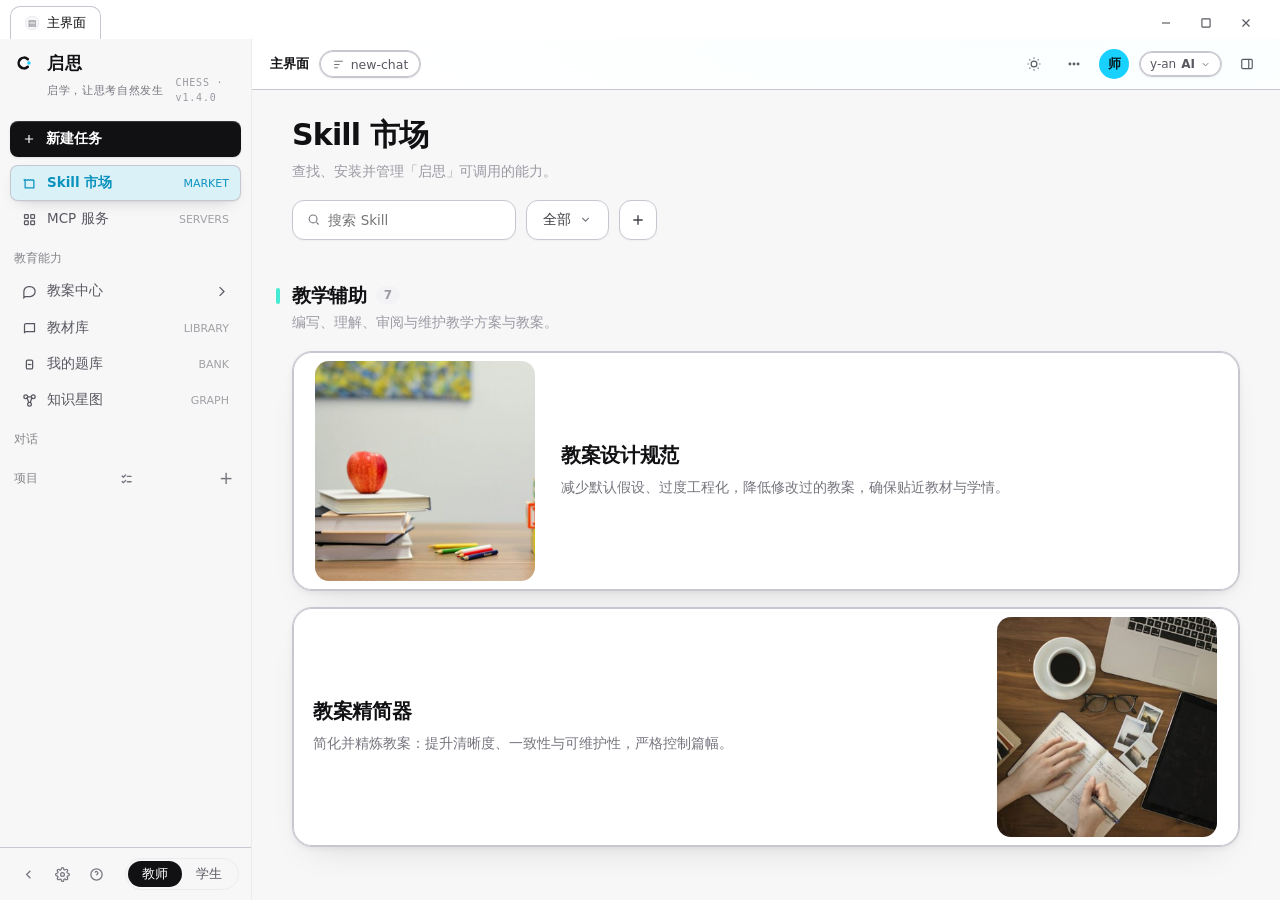
==== static/index.html @ 95d47ace "feat(app): 本机在用版「启思教育 agent（启思 · CHESS / 苹果风 UI）」整树入库 以本机 2026-10-01 18:58~19:10 更新后的 D:\qisi-apple " ====
<!DOCTYPE html>
<html lang="zh-CN">
<head>
<meta charset="UTF-8">
<meta name="viewport" content="width=device-width, initial-scale=1.0">
<title>启思 · CHESS</title>
<script>
// 提前加载主题，防止刷新闪烁
(function(){
  const t = localStorage.getItem('theme');
  if(t === 'dark') document.documentElement.classList.add('dark');
})();
</script>
<style>
:root{
  --ink-900:#000000; --ink-700:#222222; --ink-600:#444444; --ink-500:#666666; --ink-400:#999999;
  --line:#e5e5e5; --line-strong:#cccccc;
  --bg:#ffffff; --bg-soft:#f8f8f8; --bg-hover:#f0f0f0; --bg-active:#eeeeee;
  --blue:#000000; --blue-soft:#eeeeee;
  --green:#16a34a; --green-soft:#dcfce7; --green-500:#22c55e;
  --red:#dc2626; --orange:#f97316; --amber:#b45309;
  --dark:#000000;
  --r-xs:6px; --r-sm:8px; --r-md:10px; --r-lg:14px; --r-xl:18px; --r-pill:999px;
  --shadow-sm:0 1px 2px rgba(0,0,0,.1);
  --shadow-md:0 8px 30px rgba(0,0,0,.15);
  --font:-apple-system,BlinkMacSystemFont,"Segoe UI","Inter","Helvetica Neue","Microsoft YaHei",system-ui,sans-serif;
}
/* ===== 夜间模式（dark theme），CSS 变量整体切换 ===== */
html.dark{
  --ink-900:#ececf4; --ink-700:#c9c9da; --ink-600:#a0a0b8; --ink-500:#84849e; --ink-400:#676782;
  --line:#27273c; --line-strong:#3a3a58;
  --bg:#0e0e1a; --bg-soft:#16162a; --bg-hover:#1e1e36; --bg-active:#252544;
  --blue:#7fa9ff; --blue-soft:#1b2244;
  --green:#34d399; --green-soft:#0e2b20; --green-500:#10b981;
  --red:#f87171; --orange:#fb923c; --amber:#fbbf24;
  --dark:#2b2b46;
  --shadow-sm:0 1px 2px rgba(0,0,0,.5);
  --shadow-md:0 8px 30px rgba(0,0,0,.55);
}
/* 硬编码浅色背景元素的夜间覆盖（保持文字主色跟随 --ink 变量） */
html.dark .titlebar,
html.dark .wtab.active{background:var(--bg);color:var(--ink-900)}
html.dark .wtab{background:transparent;color:var(--ink-600)}
html.dark .drop-pill,
html.dark .icon-pill,
html.dark .skill-card,
html.dark .pill-btn,
html.dark .pill-btn.orange,
html.dark .pill-btn.orange:hover,
html.dark .pill-btn.danger,
html.dark .plus-orb,
html.dark .pop,
html.dark .modal{background:var(--bg-soft);color:var(--ink-900)}
html.dark .seg button.active{background:var(--bg-hover);color:var(--ink-900)}
html.dark .switch::after,
html.dark .gdot{background:var(--bg)}
/* ===== 滚动条样式（浅色/夜间自适应） ===== */
*::-webkit-scrollbar{width:8px;height:8px}
*::-webkit-scrollbar-track{background:transparent}
*::-webkit-scrollbar-thumb{background:#d5d5d5;border-radius:4px}
*::-webkit-scrollbar-thumb:hover{background:#bdbdbd}
html.dark *::-webkit-scrollbar-thumb{background:#2f2f50}
html.dark *::-webkit-scrollbar-thumb:hover{background:#45456b}
#view-kg ::-webkit-scrollbar-thumb{background:#2f2f50}
#view-kg ::-webkit-scrollbar-thumb:hover{background:#45456b}
*{box-sizing:border-box;margin:0;padding:0;scrollbar-width:thin;scrollbar-color:#d5d5d5 transparent}
html.dark *{scrollbar-color:#2f2f50 transparent}
#view-kg{scrollbar-color:#2f2f50 transparent}
html,body{height:100%}
body{font-family:var(--font);font-size:14px;color:var(--ink-900);background:var(--bg) !important;-webkit-font-smoothing:antialiased;overflow:hidden;transition:background 0.3s, color 0.3s}
button{font-family:var(--font);cursor:pointer}
button:focus-visible{outline:2px solid var(--blue);outline-offset:2px}
svg{display:block}
.hidden{display:none!important}

/* ===== Window frame / top tabs ===== */
.win{display:flex;flex-direction:column;height:100vh}
.titlebar{display:flex;align-items:center;gap:2px;padding:6px 10px 0;background:#fff;position:relative}
.wtab{display:inline-flex;align-items:center;gap:8px;padding:7px 14px;font-size:13px;color:var(--ink-500);border-radius:8px 8px 0 0;position:relative}
.wtab.active{color:var(--ink-900);font-weight:500;background:var(--bg);border:.5px solid var(--line);border-bottom:none}
.wtab .win-dot{width:14px;height:14px;border-radius:4px;background:#f1f1f0;border:.5px solid var(--line);display:inline-flex;align-items:center;justify-content:center}
.wtab .win-dot span{font-size:9px;color:var(--ink-500)}
.titlebar-spacer{flex:1}
.win-controls{display:flex;align-items:center;gap:4px;padding-right:6px}
.wctl{width:36px;height:32px;border-radius:6px;border:none;background:transparent;color:var(--ink-600);display:inline-flex;align-items:center;justify-content:center}
.wctl:hover{background:var(--bg-hover)}
.wctl.close:hover{background:#e5484d;color:#fff}
.wctl svg{width:14px;height:14px}

/* ===== Shell ===== */
.shell{display:flex;flex:1;min-height:0;background:var(--bg)}
.sidebar{width:252px;flex:none;background:var(--bg-soft) !important;border-right:.5px solid var(--line);display:flex;flex-direction:column;min-height:0;transition:width 0.2s, background 0.3s}
.expand-btn{position:fixed;bottom:20px;left:12px;z-index:100;width:28px;height:28px;border-radius:6px;background:var(--bg);border:.5px solid var(--line);box-shadow:0 2px 8px rgba(0,0,0,0.1);display:none;align-items:center;justify-content:center;cursor:pointer}
.expand-btn:hover{background:var(--bg-hover)}
.expand-btn svg{width:14px;height:14px}
.side-brand{padding:14px 14px 10px}
.side-brand .name{font-size:15px;font-weight:600;letter-spacing:-.01em}
.side-brand .ver{font-size:11px;color:var(--ink-500);margin-top:2px}
.side-actions{padding:6px 10px 8px}
.newtask{display:flex;align-items:center;gap:10px;width:100%;padding:9px 12px;border:none;background:transparent;border-radius:var(--r-sm);font-size:13.5px;color:var(--ink-700);text-align:left}
.newtask:hover{background:var(--bg-hover)}
.newtask svg{width:14px;height:14px}
.side-nav{padding:0 10px}
.snav{display:flex;align-items:center;gap:10px;width:100%;padding:9px 12px;border:none;background:transparent;border-radius:var(--r-sm);font-size:13.5px;color:var(--ink-700);text-align:left}
.snav:hover{background:var(--bg-hover)}
.snav.active{background:var(--blue-soft);color:var(--blue);font-weight:500;border-radius:8px}
.snav svg{width:15px;height:15px}
.lesson-nav-group{margin:1px 0}.lesson-nav-toggle{cursor:pointer}.lesson-nav-caret{margin-left:auto;width:13px;height:13px;transition:transform .16s ease}.lesson-nav-group.open .lesson-nav-caret{transform:rotate(90deg)}.lesson-nav-children{display:grid;gap:2px;margin:2px 0 5px 37px}.lesson-nav-children[hidden]{display:none!important}.lesson-nav-child{display:flex;align-items:center;width:calc(100% - 10px);min-height:30px;border:0;border-radius:7px;background:transparent;color:var(--ink-600);padding:0 10px;font:12.5px var(--font);text-align:left;cursor:pointer}.lesson-nav-child:hover{background:var(--bg-hover);color:var(--ink-900)}.lesson-nav-child.active{background:var(--blue-soft);color:var(--blue);font-weight:600}.lesson-nav-child::before{content:'↳';margin-right:7px;opacity:.55}
.sec-label{padding:14px 14px 6px;font-size:11px;font-weight:500;color:var(--ink-400);letter-spacing:.02em;text-transform:uppercase}
.proj{display:flex;align-items:center;gap:8px;width:100%;padding:7px 12px;border:none;background:transparent;border-radius:var(--r-sm);font-size:13px;color:var(--ink-600);text-align:left}
.proj:hover{background:var(--bg-hover)}
.proj .caret{width:11px;height:11px;flex:none;color:var(--ink-400);transition:transform .15s}
.proj.open .caret{transform:rotate(90deg)}
.proj .fold{width:14px;height:14px;color:var(--ink-500)}
.proj-leaf{padding:6px 12px 6px 42px;font-size:13px;color:var(--ink-700);border:none;background:transparent;width:100%;text-align:left;border-radius:var(--r-sm);display:flex;align-items:center;gap:6px;min-width:0}
.proj-leaf:hover{background:var(--bg-hover)}
.proj-leaf.active{background:var(--bg-active);color:var(--ink-900);font-weight:500}
.proj-leaf .ps-t{flex:1;min-width:0;overflow:hidden;text-overflow:ellipsis;white-space:nowrap}
.proj-leaf .ps-menu{display:none;flex:none;width:20px;height:18px;border-radius:5px;border:none;background:transparent;color:var(--ink-400);font-size:15px;line-height:1;letter-spacing:1px;align-items:center;justify-content:center;cursor:pointer;padding:0}
.proj-leaf:hover .ps-menu{display:inline-flex}
.proj-leaf .ps-menu:hover{background:var(--bg-active);color:var(--ink-900)}
.sm-item{display:flex;align-items:center;gap:8px;width:100%;padding:8px 12px;border:none;background:transparent;color:var(--ink-700);font-size:13px;text-align:left;cursor:pointer}
.sm-item:hover{background:var(--bg-hover)}
.sm-item.danger{color:var(--red)}
.sm-item svg{width:14px;height:14px;color:var(--ink-400)}
.sm-item.danger svg{color:var(--red)}
.proj-row{display:flex;align-items:center;gap:8px;width:100%;padding:7px 12px;border:none;background:transparent;border-radius:var(--r-sm);font-size:13px;color:var(--ink-700);text-align:left;cursor:pointer}
.proj-row:hover{background:var(--bg-hover)}
.proj-row .caret{width:12px;height:12px;flex:none;color:var(--ink-400);transition:transform .15s}
.proj-row.open .caret{transform:rotate(90deg)}
.proj-row .fold{width:15px;height:15px;flex:none;color:var(--ink-500)}
.proj-row .pn{flex:1;min-width:0;overflow:hidden;text-overflow:ellipsis;white-space:nowrap}
.proj-row .pc{font-size:11px;color:var(--ink-400);flex:none}
.proj-add-sess{padding:5px 12px 5px 42px;font-size:12.5px;color:var(--ink-500)}
.proj-add-sess:hover{color:var(--ink-800)}
.side-bottom{margin-top:auto;display:flex;align-items:center;gap:2px;padding:10px 12px;border-top:.5px solid var(--line)}
.sb-btn{width:32px;height:32px;border-radius:var(--r-sm);border:none;background:transparent;color:var(--ink-600);display:flex;align-items:center;justify-content:center;transition:background .2s}
.sb-btn:hover{background:var(--bg-hover)}
.sb-btn.active{color:var(--ink-900)}
.sb-btn svg{width:15px;height:15px}

/* ===== Main ===== */
.main{flex:1;min-width:0;display:flex;flex-direction:column;position:relative;background:var(--bg)}
.main-head{display:flex;align-items:center;gap:10px;padding:10px 18px;border-bottom:.5px solid var(--line)}
.main-head .crumb{display:flex;align-items:center;gap:8px;font-size:13px;color:var(--ink-600)}
.main-head .crumb b{color:var(--ink-900);font-weight:500}
.branch-pill{display:inline-flex;align-items:center;gap:6px;height:28px;padding:0 12px;border-radius:var(--r-pill);background:var(--bg-soft);border:.5px solid var(--line);font-size:12.5px;color:var(--ink-700)}
.branch-pill svg{width:13px;height:13px;color:var(--ink-500)}
.mh-spacer{flex:1}
.mh-right{display:flex;align-items:center;gap:10px}
.role-seg{display:flex;background:var(--bg-soft);border:.5px solid var(--line);border-radius:var(--r-pill);padding:2px}
.role-seg button{border:none;background:transparent;height:26px;padding:0 14px;border-radius:var(--r-pill);font-size:12.5px;color:var(--ink-600)}
.role-seg button.active{background:var(--dark);color:#fff}
.avt{width:30px;height:30px;border-radius:var(--r-pill);background:var(--blue);color:#fff;display:flex;align-items:center;justify-content:center;font-size:12.5px;font-weight:500}
.ai-chip{display:inline-flex;align-items:center;gap:5px;height:26px;padding:0 10px;border-radius:var(--r-pill);border:.5px solid var(--line);font-size:12px;color:var(--ink-600)}
.ai-chip b{font-weight:600}
.ai-chip .arrow{width:11px;height:11px;color:var(--ink-500)}

/* ===== Scroll region ===== */
.scroll{flex:1;min-height:0;overflow-y:auto}
.view{display:none;height:100%}
.view.active{display:flex;flex-direction:column}

/* ===== Home / greeting / input ===== */
.home{flex:1;display:flex;flex-direction:column;align-items:center;justify-content:center;padding:40px 48px 120px;text-align:center}
.home-mark{width:64px;height:64px;margin-bottom:28px}
.home-mark svg{width:100%;height:100%}
.home-greet{font-size:30px;font-weight:500;letter-spacing:-.02em;color:var(--ink-900)}
.home-sub{font-size:14px;color:var(--ink-500);margin-top:12px}
.home-input-wrap{display:flex;flex-direction:column;align-items:center;width:100%;max-width:760px;margin-top:44px}
.home-input{width:100%;background:var(--bg);border:.5px solid var(--line-strong);border-radius:var(--r-xl);box-shadow:var(--shadow-md);padding:16px 18px;text-align:left;transition:border-color .15s}
.home-input:focus-within{border-color:var(--ink-900)}
.home-input textarea{width:100%;border:none;resize:none;outline:none;font-family:var(--font);font-size:15px;line-height:1.6;min-height:32px;background:transparent;color:var(--ink-900)}
.home-input textarea::placeholder{color:var(--ink-400)}
.home-toolbar{display:flex;align-items:center;gap:4px;margin-top:12px;padding-top:12px;border-top:.5px solid var(--line)}
.htool{width:34px;height:34px;border-radius:var(--r-sm);display:flex;align-items:center;justify-content:center;border:none;background:transparent;color:var(--ink-600)}
.htool:hover{background:var(--bg-hover)}
.htool svg{width:16px;height:16px}
.access-tag{display:inline-flex;align-items:center;gap:5px;height:28px;padding:0 11px;border-radius:var(--r-pill);background:var(--bg-soft);border:.5px solid var(--line);font-size:12px;color:var(--amber)}
.access-tag svg{width:13px;height:13px}
.home-toolbar .spacer{flex:1}
.model-pill{display:inline-flex;align-items:center;gap:6px;height:28px;padding:0 12px;border-radius:var(--r-pill);background:transparent;border:.5px solid var(--line);font-size:12.5px;color:var(--ink-700)}
.model-pill:hover{background:var(--bg-hover)}
.model-pill b{font-weight:500}
.model-pill .caret{width:12px;height:12px;color:var(--ink-500)}
.send-orb{width:34px;height:34px;border-radius:var(--r-pill);background:var(--bg-hover);color:var(--ink-600);display:flex;align-items:center;justify-content:center;border:none;transition:all .15s}
.send-orb:hover{background:var(--dark);color:#fff}
.send-orb svg{width:16px;height:16px}
.home-chips{display:flex;gap:8px;margin-top:20px;flex-wrap:wrap;justify-content:center}
.hchip{height:30px;padding:0 14px;border-radius:var(--r-pill);background:var(--bg-soft);border:.5px solid var(--line);font-size:13px;color:var(--ink-600)}
.hchip:hover{background:var(--bg-hover)}

/* ===== Import card / skill market cards ===== */
.mk-head{padding:22px 34px 0}
.mk-title{font-size:26px;font-weight:600;letter-spacing:-.02em}
.mk-sub{font-size:12px;color:var(--ink-500);margin-top:4px}
.mk-toolbar{display:flex;align-items:center;gap:8px;margin-top:16px}
.search-pill{display:flex;align-items:center;gap:8px;height:38px;min-width:200px;padding:0 14px;border-radius:var(--r-pill);background:var(--bg-soft);border:.5px solid var(--line)}
.search-pill input{border:none;background:transparent;outline:none;font-size:13.5px;width:100%;font-family:var(--font)}
.search-pill svg{width:15px;height:15px;color:var(--ink-500)}
.drop-pill{display:inline-flex;align-items:center;gap:8px;height:38px;padding:0 16px;border-radius:var(--r-pill);border:.5px solid var(--line);background:#fff;font-size:13.5px;color:var(--ink-700)}
.drop-pill:hover{background:var(--bg-soft)}
.drop-pill .caret{width:13px;height:13px;color:var(--ink-500)}
.icon-pill{width:38px;height:38px;border-radius:var(--r-pill);border:.5px solid var(--line);background:#fff;display:flex;align-items:center;justify-content:center;color:var(--ink-700)}
.icon-pill:hover{background:var(--bg-soft)}
.icon-pill svg{width:16px;height:16px}
.mk-body{padding:18px 34px 40px}
.mk-cat{margin-top:26px}
.mk-cat-name{font-size:17px;font-weight:600;letter-spacing:-.01em}
.mk-cat-desc{font-size:13px;color:var(--ink-500);margin-top:4px}
.mk-grid{display:grid;grid-template-columns:repeat(3,1fr);gap:12px;margin-top:16px}
.skill-card{position:relative;background:#fff;border:.5px solid var(--line);border-radius:var(--r-md);padding:16px 16px 16px;cursor:pointer;text-align:left;transition:border-color .15s,box-shadow .15s}
.skill-card:hover{transform:translateY(-3px);box-shadow:0 8px 20px rgba(0,0,0,0.12);border-color:#666}
.skill-card .sc-top{display:flex;align-items:center;gap:11px}
.skill-icon{width:38px;height:38px;border-radius:var(--r-sm);background:var(--dark);color:#fff;display:flex;align-items:center;justify-content:center;flex:none;font-weight:600;font-size:15px}
.skill-card .sc-title{font-size:14px;font-weight:600;text-align:left;line-height:1.3}
.skill-card .sc-desc{font-size:12.5px;color:var(--ink-500);margin-top:10px;line-height:1.55;text-align:left}
.check-orb{position:absolute;top:14px;right:14px;width:22px;height:22px;border-radius:var(--r-pill);background:var(--green-500);color:#fff;display:flex;align-items:center;justify-content:center}
.check-orb svg{width:12px;height:12px}

/* ===== Skill detail ===== */
.sd{padding:26px 48px 50px}
.sd-back{display:inline-flex;align-items:center;gap:6px;border:none;background:transparent;font-size:13px;color:var(--ink-600);margin-bottom:20px}
.sd-back:hover{color:var(--ink-900)}
.sd-back svg{width:14px;height:14px}
.sd-hero{display:flex;gap:16px;align-items:flex-start}
.sd-hero-icon{width:52px;height:52px;flex:none}
.sd-hero-icon svg{width:100%;height:100%}
.sd-tags{display:flex;gap:6px;align-items:center}
.tag{display:inline-flex;align-items:center;height:24px;padding:0 10px;border-radius:var(--r-pill);background:var(--bg-soft);border:.5px solid var(--line);font-size:12px;color:var(--ink-600)}
.tag.installed{background:var(--bg-hover);color:var(--ink-700)}
.sd-title{font-size:30px;font-weight:600;letter-spacing:-.02em;margin-top:10px}
.sd-desc{font-size:14.5px;line-height:1.7;color:var(--ink-700);margin-top:12px;max-width:640px}
.sd-author{font-size:12.5px;color:var(--ink-400);margin-top:8px}
.sd-sec{margin-top:34px}
.sd-sec-title{font-size:16px;font-weight:600}
.sd-sec-desc{font-size:13px;color:var(--ink-500);margin-top:4px}
.sd-list{margin-top:16px;border:.5px solid var(--line);border-radius:var(--r-md);overflow:hidden}
.sd-row{display:flex;align-items:center;gap:12px;padding:13px 16px;border-bottom:.5px solid var(--line)}
.sd-row:last-child{border-bottom:none}
.sd-row .r-icon{width:32px;height:32px;border-radius:var(--r-sm);background:var(--dark);color:#fff;display:flex;align-items:center;justify-content:center;flex:none;font-weight:600;font-size:14px}
.sd-row .r-main{flex:1;min-width:0}
.sd-row .r-name{font-size:13.5px;font-weight:500}
.sd-row .r-desc{font-size:12px;color:var(--ink-500);margin-top:2px}
.sd-row .r-tag{font-size:12px;color:var(--ink-600);background:var(--bg-soft);border:.5px solid var(--line);padding:4px 10px;border-radius:var(--r-pill)}

/* ===== Generic list rows (textbook / API / table) ===== */
.row-card{border:.5px solid var(--line);border-radius:var(--r-md);overflow:hidden}
.lrow{display:flex;align-items:center;gap:14px;padding:14px 18px;border-bottom:.5px solid var(--line)}
.lrow:last-child{border-bottom:none}
.lrow.hoverable:hover{background:var(--bg-soft)}
.lrow .li{width:38px;height:38px;border-radius:var(--r-sm);background:var(--bg-soft);display:flex;align-items:center;justify-content:center;color:var(--ink-700);flex:none}
.lrow .li svg{width:18px;height:18px}
.lrow .lm{flex:1;min-width:0}
.lrow .lm .t{font-size:14px;font-weight:500}
.lrow .lm .s{font-size:12.5px;color:var(--ink-500);margin-top:2px}
.lrow .side{display:flex;align-items:center;gap:6px}
.st-pill{display:inline-flex;align-items:center;gap:6px;height:26px;padding:0 12px;border-radius:var(--r-pill);background:var(--bg-soft);border:.5px solid var(--line);font-size:12px;color:var(--ink-600)}
.st-pill .dot{width:6px;height:6px;border-radius:var(--r-pill);background:var(--ink-400)}
.st-pill.green{background:var(--green-soft);color:var(--green);border-color:transparent}
.st-pill.green .dot{background:var(--green)}
.st-pill.amber{background:#ffedd5;color:var(--amber);border-color:transparent}
.st-pill.amber .dot{background:var(--orange)}
/* small pill buttons */
.pill-btn{height:30px;padding:0 14px;border-radius:var(--r-pill);border:.5px solid var(--line);background:#fff;font-size:12.5px;color:var(--ink-700);display:inline-flex;align-items:center;gap:5px}
.pill-btn:hover{background:var(--bg-soft)}
.pill-btn.dark{background:var(--dark);color:#fff;border-color:var(--dark)}
.pill-btn.ghost{border-color:transparent;background:var(--bg-hover)}
.pill-btn.orange{color:var(--orange);border-color:transparent;background:#fff}
.pill-btn.orange:hover{background:#fff7ed}
.pill-btn.danger{color:var(--red);border-color:transparent;background:#fff}
.pill-btn.danger:hover{background:#fef2f2}
.pill-btn svg{width:14px;height:14px}
/* generic action buttons in views (dark primary / ghost etc) */
.ghost-btn{height:32px;padding:0 12px;border-radius:var(--r-sm);border:none;background:var(--bg-soft);color:var(--ink-700);font-size:13px;display:inline-flex;align-items:center;gap:5px}
.ghost-btn:hover{background:var(--bg-hover)}
.ghost-btn svg{width:14px;height:14px}

/* ===== Section title rows ===== */
.view-sec{padding:22px 34px 0}
.view-h1{font-size:24px;font-weight:600;letter-spacing:-.02em}
.view-sub{font-size:13px;color:var(--ink-500);margin-top:6px}
.sec-h{margin-top:26px}
.sec-h h3{font-size:15px;font-weight:600}
.sec-h p{font-size:12.5px;color:var(--ink-500);margin-top:3px}

/* ===== Toggle switch ===== */
.switch{width:46px;height:26px;border-radius:var(--r-pill);background:var(--line-strong);position:relative;border:none;transition:background .18s;flex:none}
.switch::after{content:"";position:absolute;top:3px;left:3px;width:20px;height:20px;border-radius:var(--r-pill);background:#fff;box-shadow:0 1px 3px rgba(0,0,0,.2);transition:transform .18s}
.switch.on{background:var(--orange)}
.switch.on::after{transform:translateX(20px)}
.switch.blue.on{background:var(--blue)}

/* ===== Settings sections ===== */
.set-body{padding:22px 40px 60px;max-width:860px}
.set-body .close-x{position:absolute;top:18px;right:22px}
.set-h{font-size:26px;font-weight:600}
.set-h-sub{font-size:13px;color:var(--ink-500);margin-top:6px}
.set-card{margin-top:18px;border:.5px solid var(--line);border-radius:var(--r-md);overflow:hidden}
.set-row{display:flex;align-items:center;justify-content:space-between;gap:16px;padding:15px 18px;border-bottom:.5px solid var(--line)}
.set-row:last-child{border-bottom:none}
.set-row .sl{display:flex;flex-direction:column;gap:3px}
.set-row .sl .t{font-size:14px;font-weight:500}
.set-row .sl .s{font-size:12.5px;color:var(--ink-500)}
.set-row .sr{display:flex;align-items:center;gap:10px}
.text-input{height:34px;padding:0 12px;border:.5px solid var(--line-strong);border-radius:var(--r-sm);font-size:13px;font-family:var(--font);color:var(--ink-900);outline:none;min-width:200px}
.text-input:focus{border-color:var(--ink-900)}
.seg{display:flex;background:var(--bg-soft);border:.5px solid var(--line);border-radius:var(--r-pill);padding:2px}
.seg button{border:none;background:transparent;height:26px;padding:0 14px;border-radius:var(--r-pill);font-size:12.5px;color:var(--ink-600)}
.seg button.active{background:#fff;color:var(--ink-900);box-shadow:var(--shadow-sm)}
/* API connection cards */
.api-card{border:.5px solid var(--line);border-radius:var(--r-md);padding:14px 18px;margin-top:10px}
.api-card.active{background:#fef2f2;border-color:#fecaca}
.api-card .toprow{display:flex;align-items:center;justify-content:space-between}
.api-card .name{font-size:14px;font-weight:600}
.api-card .name .enable-dot{display:inline-block;width:8px;height:8px;border-radius:var(--r-pill);background:var(--orange);margin-left:8px}
.api-card .meta{font-size:12.5px;color:var(--ink-500);margin-top:3px}
.api-card .acts{display:flex;align-items:center;gap:6px}
.newapi{display:flex;align-items:center;gap:12px;margin-top:14px;padding:4px 2px}
.newapi .plus-orb{width:38px;height:38px;border-radius:var(--r-pill);border:.5px solid var(--line);background:#fff;display:flex;align-items:center;justify-content:center;color:var(--ink-700)}
.newapi .plus-orb:hover{background:var(--bg-soft)}
.newapi .lbl{font-size:14px;font-weight:500}
/* git graph */
.git-graph{width:100%;border-collapse:collapse;font-size:13px}
.git-graph th{text-align:left;font-weight:500;color:var(--ink-500);font-size:12px;padding:10px 14px;border-bottom:.5px solid var(--line)}
.git-graph td{padding:10px 14px;border-bottom:.5px solid var(--line);vertical-align:middle}
.git-graph td.g-col{width:40px}
.graph-line{display:flex;align-items:center;gap:6px}
.gdot{width:8px;height:8px;border-radius:var(--r-pill);background:#fff;border:2px solid var(--blue);flex:none}
.gdot.gray{border-color:var(--ink-400)}
.tag-pill{font-size:11px;background:var(--bg-hover);border:.5px solid var(--line);padding:2px 8px;border-radius:var(--r-pill);color:var(--ink-600)}
.diff-pos{color:var(--green)} .diff-neg{color:var(--red)}
.mono{font-family:ui-monospace,SFMono-Regular,Menlo,Consolas,monospace;font-size:12px;color:var(--ink-500)}

/* ===== Popover / modal ===== */
.pop{position:absolute;background:#fff;border:.5px solid var(--line);border-radius:var(--r-md);box-shadow:var(--shadow-md);z-index:60;overflow:hidden}
.pop-head{display:flex;align-items:center;justify-content:space-between;padding:12px 14px;border-bottom:.5px solid var(--line)}
.pop-head .ttl{font-size:13.5px;font-weight:600;display:flex;align-items:center;gap:7px}
.pop-head .ttl svg{width:15px;height:15px}
.pop-body{padding:6px}
.git-item{display:flex;align-items:center;gap:10px;width:100%;padding:10px 12px;border:none;background:transparent;border-radius:var(--r-sm);font-size:13.5px;color:var(--ink-800);text-align:left}
.git-item:hover{background:var(--bg-hover)}
.git-item svg{width:15px;height:15px;color:var(--ink-500)}
.git-item .gt{flex:1}
.git-item .diff{font-size:12px}
.git-item .chev{width:13px;height:13px;color:var(--ink-400)}
.overlay{position:fixed;inset:0;background:rgba(0,0,0,.28);z-index:80;display:flex;align-items:center;justify-content:center;padding:24px}
.modal{width:100%;max-width:520px;max-height:86vh;overflow:auto;background:#fff;border-radius:var(--r-lg);box-shadow:var(--shadow-md);padding:22px 24px}
.modal .m-title{font-size:16px;font-weight:600}
.modal .m-sub{font-size:12.5px;color:var(--ink-500);margin-top:4px}
.modal .m-close{position:absolute;top:18px;right:18px}
.modal.m-wide{max-width:900px}
.m-branch{display:flex;align-items:center;justify-content:space-between;margin-top:16px;border:.5px solid var(--line);border-radius:var(--r-sm);padding:10px 14px}
.m-branch .diff{font-size:12px}
.m-label{font-size:12px;color:var(--ink-500);margin-top:16px}
.m-area{margin-top:8px;position:relative}
.m-area textarea{width:100%;height:130px;border:.5px solid var(--line-strong);border-radius:var(--r-sm);padding:10px 34px 10px 12px;font-size:13px;font-family:var(--font);resize:none;outline:none}
.m-area textarea:focus{border-color:var(--ink-900)}
.m-area .gen{position:absolute;top:10px;right:10px;width:22px;height:22px;border:none;background:transparent;color:var(--ink-500)}
.m-area .gen svg{width:14px;height:14px}
.m-check{display:flex;align-items:center;justify-content:space-between;margin-top:14px;font-size:13px;color:var(--ink-700)}
.m-check .ck{display:flex;align-items:center;gap:8px}
.m-foot{display:flex;justify-content:flex-end;gap:8px;margin-top:22px}

/* ===== Side panel (right quadrant) ===== */
.sidepanel{width:300px;flex:none;border-left:.5px solid var(--line);background:var(--bg);display:flex;flex-direction:column;align-items:stretch;justify-content:flex-start;padding:18px 16px;min-height:0}
.sp-title{font-size:15px;font-weight:600}
.sp-sub{font-size:12.5px;color:var(--ink-500);margin-top:4px}
.quad{display:grid;grid-template-columns:repeat(4,1fr);gap:6px;margin-top:18px;justify-items:center}
.qbtn{width:40px;height:40px;border-radius:var(--r-pill);border:.5px solid var(--line);background:transparent;color:var(--ink-800);display:flex;align-items:center;justify-content:center;position:relative}
.qbtn:hover{background:var(--bg-soft)}
.qbtn svg{width:16px;height:16px}
.qbtn .qb-tag{position:absolute;top:-6px;right:-6px;width:20px;height:20px;border-radius:var(--r-pill);background:var(--blue);color:#fff;display:flex;align-items:center;justify-content:center;font-size:11px;font-weight:600}
.qbtn.fill{background:var(--blue);color:#fff;border-color:var(--blue)}
.qbtn .qbl{position:absolute;bottom:-14px;left:0;right:0;font-size:9px;color:var(--ink-500);text-align:center;pointer-events:none;white-space:nowrap}
.qbtn.fill .qbl{color:var(--ink-800);font-weight:500}
#spBody{flex:1;overflow-y:auto;width:100%;min-height:0;margin-top:30px;text-align:left}
.sp-h{font-size:12px;font-weight:600;color:var(--ink-500);margin:0 0 8px;display:flex;align-items:center;justify-content:space-between}
.sp-card{background:var(--bg-soft);border:.5px solid var(--line);border-radius:var(--r-md);padding:10px 12px;font-size:13px;line-height:1.6}
.sp-card+.sp-card{margin-top:8px}
.sp-card .t{font-weight:500;color:var(--ink-800)}
.sp-card .s{font-size:12px;color:var(--ink-500);margin-top:2px}
.sp-kv{display:flex;justify-content:space-between;gap:10px;padding:6px 0;font-size:13px;border-bottom:.5px solid var(--line)}
.sp-kv:last-child{border-bottom:none}
.sp-kv .k{color:var(--ink-500);flex:none}
.sp-kv .v{color:var(--ink-900);font-weight:500;text-align:right;word-break:break-all}
.sp-empty{color:var(--ink-400);font-size:12.5px;text-align:center;padding:24px 10px;line-height:1.7}
.sp-act{display:flex;gap:6px;flex-wrap:wrap;margin-top:10px}

/* small buttons inside content */
.icon-ghost{width:28px;height:28px;border-radius:var(--r-sm);border:none;background:transparent;color:var(--ink-500);display:inline-flex;align-items:center;justify-content:center}
.icon-ghost:hover{background:var(--bg-hover);color:var(--ink-900)}
.icon-ghost svg{width:15px;height:15px}
</style>
<!-- Apple-style presentation layer only: no behavior or API changes. -->
<link rel="stylesheet" href="/static/_qisi-apple-ui.css">
</head>
<body>
<div class="win">

  <!-- ===== Title tabs ===== -->
  <div class="titlebar">
    <div class="wtab active"><span class="win-dot"><span>▤</span></span>主界面</div>
    <div class="titlebar-spacer"></div>
    <div class="win-controls">
      <button class="wctl" title="最小化"><svg viewBox="0 0 24 24" fill="none" stroke="currentColor" stroke-width="2"><path d="M5 12h14"/></svg></button>
      <button class="wctl" title="最大化"><svg viewBox="0 0 24 24" fill="none" stroke="currentColor" stroke-width="2"><rect x="5" y="5" width="14" height="14" rx="1"/></svg></button>
      <button class="wctl close" title="关闭"><svg viewBox="0 0 24 24" fill="none" stroke="currentColor" stroke-width="2"><path d="M6 6l12 12M18 6L6 18"/></svg></button>
    </div>
  </div>

  <div class="shell">

    <!-- ===== Sidebar ===== -->
    <aside class="sidebar">
      <div class="side-brand">
        <div class="name">启思</div>
        <div class="ver">CHESS · v1.4.0</div>
      </div>
      <div class="side-actions">
        <button class="newtask" id="newChatBtn">
          <svg viewBox="0 0 24 24" fill="none" stroke="currentColor" stroke-width="2"><path d="M12 5v14M5 12h14"/></svg>
          新建任务
        </button>
      </div>
      <div class="side-nav">
        <button class="snav active" data-view="market">
          <svg viewBox="0 0 24 24" fill="none" stroke="currentColor" stroke-width="2"><path d="M3 5l1 2 2-1 2 1 2-1 2 1 2-1 2 1 2-1 1 2"/><path d="M5 7v12h14V7"/></svg>
          Skill 市场
        </button>
        <button class="snav" data-view="services">
          <svg viewBox="0 0 24 24" fill="none" stroke="currentColor" stroke-width="2"><rect x="4" y="4" width="6" height="6" rx="1"/><rect x="14" y="4" width="6" height="6" rx="1"/><rect x="4" y="14" width="6" height="6" rx="1"/><rect x="14" y="14" width="6" height="6" rx="1"/></svg>
          MCP 服务
        </button>
      </div>

      <div class="sec-label">教育能力</div>
      <div class="side-nav">
        <div class="lesson-nav-group" id="lessonCenterNav" data-ro="teacher">
          <button class="snav lesson-nav-toggle" id="lessonCenterToggle" type="button" aria-expanded="false" aria-controls="lessonCenterChildren" onclick="var g=document.getElementById('lessonCenterNav'),c=document.getElementById('lessonCenterChildren'),o=!(g&&g.classList.contains('open'));if(g)g.classList.toggle('open',o);if(c)c.hidden=!o;this.setAttribute('aria-expanded',o?'true':'false');return false;">
            <svg viewBox="0 0 24 24" fill="none" stroke="currentColor" stroke-width="2"><path d="M21 12a8 8 0 0 1-8 8H5l-2 2V12a8 8 0 0 1 8-8h2a8 8 0 0 1 8 8z"/></svg>
            教案中心 <svg class="lesson-nav-caret" viewBox="0 0 24 24" fill="none" stroke="currentColor" stroke-width="2"><path d="M9 5l7 7-7 7"/></svg>
          </button>
          <div class="lesson-nav-children" id="lessonCenterChildren" hidden>
            <button class="lesson-nav-child" type="button" data-lesson-surface="plan">教案</button>
            <button class="lesson-nav-child" type="button" data-lesson-surface="ppt">PPT</button>
          </div>
        </div>
        <button class="snav" data-view="chat" data-ro="student">
          <svg viewBox="0 0 24 24" fill="none" stroke="currentColor" stroke-width="2"><path d="M21 12a8 8 0 0 1-8 8H5l-2 2V12a8 8 0 0 1 8-8h2a8 8 0 0 1 8 8z"/></svg>
          AI 答疑
        </button>
        <button class="snav" data-view="library" data-ro="teacher">
          <svg viewBox="0 0 24 24" fill="none" stroke="currentColor" stroke-width="2"><path d="M4 19.5A2.5 2.5 0 0 1 6.5 17H20V4H6.5A2.5 2.5 0 0 0 4 6.5v13z"/></svg>
          教材库
        </button>
        <button class="snav" data-view="lesson" data-ro="student">
          <svg viewBox="0 0 24 24" fill="none" stroke="currentColor" stroke-width="2"><path d="M22 12l-10-7L2 12l10 7 10-7z"/><path d="M6 13v5l6 4 6-4v-5"/></svg>
          我的课程
        </button>
        <button class="snav" data-view="question">
          <svg viewBox="0 0 24 24" fill="none" stroke="currentColor" stroke-width="2"><path d="M9 5h6a2 2 0 0 1 2 2v10a2 2 0 0 1-2 2H9a2 2 0 0 1-2-2V7a2 2 0 0 1 2-2z"/><path d="M9 12h6"/></svg>
          <span data-ro="teacher">我的题库</span><span data-ro="student">我的练习</span>
        </button>
        <button class="snav" data-view="kg">
          <svg viewBox="0 0 24 24" fill="none" stroke="currentColor" stroke-width="2"><circle cx="6" cy="6" r="3"/><circle cx="18" cy="6" r="3"/><circle cx="12" cy="18" r="3"/><path d="M8 7l3 9M16 7l-3 9M9 6h6"/></svg>
          知识星图
        </button>
      </div>

      <div class="sec-label">对话</div>
      <div class="side-nav" id="conversationBox" style="overflow-y:auto;max-height:18vh;min-height:0"></div>

      <div class="sec-label" style="display:flex;align-items:center;justify-content:space-between;padding-right:14px">项目
        <button id="projAdd" title="新增项目" style="width:22px;height:22px;border-radius:6px;border:none;background:transparent;color:var(--ink-500);display:inline-flex;align-items:center;justify-content:center;font-size:17px;line-height:1;cursor:pointer">+</button>
      </div>
      <div class="side-nav" id="projectBox" style="overflow-y:auto;max-height:42vh;min-height:0"></div>

      <div class="side-bottom">
        <button class="sb-btn" onclick="document.querySelector('.sidebar').style.width='0px'; document.getElementById('expandBtn').style.display='flex'" title="收起侧边栏">
          <svg viewBox="0 0 24 24" fill="none" stroke="currentColor" stroke-width="2"><path d="M15 18l-6-6 6-6"/></svg>
        </button>
        
        <button class="sb-btn" id="btnSettings" title="设置" ><svg viewBox="0 0 24 24" fill="none" stroke="currentColor" stroke-width="2" stroke-linecap="round" stroke-linejoin="round"><circle cx="12" cy="12" r="3"/><path d="M19.4 15a1.65 1.65 0 0 0 .33 1.82l.06.06a2 2 0 0 1 0 2.83 2 2 0 0 1-2.83 0l-.06-.06a1.65 1.65 0 0 0-1.82-.33 1.65 1.65 0 0 0-1 1.51V21a2 2 0 0 1-2 2 2 2 0 0 1-2-2v-.09A1.65 1.65 0 0 0 9 19.4a1.65 1.65 0 0 0-1.82.33l-.06.06a2 2 0 0 1-2.83 0 2 2 0 0 1 0-2.83l.06-.06a1.65 1.65 0 0 0 .33-1.82 1.65 1.65 0 0 0-1.51-1H3a2 2 0 0 1-2-2 2 2 0 0 1 2-2h.09A1.65 1.65 0 0 0 4.6 9a1.65 1.65 0 0 0-.33-1.82l-.06-.06a2 2 0 0 1 0-2.83 2 2 0 0 1 2.83 0l.06.06a1.65 1.65 0 0 0 1.82.33H9a1.65 1.65 0 0 0 1-1.51V3a2 2 0 0 1 2-2 2 2 0 0 1 2 2v.09a1.65 1.65 0 0 0 1 1.51 1.65 1.65 0 0 0 1.82-.33l.06-.06a2 2 0 0 1 2.83 0 2 2 0 0 1 0 2.83l-.06.06a1.65 1.65 0 0 0-.33 1.82V9a1.65 1.65 0 0 0 1.51 1H21a2 2 0 0 1 2 2 2 2 0 0 1-2 2h-.09a1.65 1.65 0 0 0-1.51 1z"/></svg></button>
        <button class="sb-btn" title="帮助"><svg viewBox="0 0 24 24" fill="none" stroke="currentColor" stroke-width="2"><circle cx="12" cy="12" r="9"/><path d="M9.5 9a2.5 2.5 0 0 1 4.9.7c0 1.5-2.4 2-2.4 3.3M12 17h.01"/></svg></button>
        <div class="mh-spacer"></div>
        <div class="role-seg" id="roleSeg">
          <button class="active" data-role="teacher">教师</button>
          <button data-role="student">学生</button>
        </div>
      </div>
    </aside>
    <div class="expand-btn" id="expandBtn" onclick="document.querySelector('.sidebar').style.width='252px'; this.style.display='none'" title="展开侧边栏">
      <svg viewBox="0 0 24 24" fill="none" stroke="currentColor" stroke-width="2"><path d="M9 18l6-6-6-6"/></svg>
    </div>

    <!-- ===== Main ===== -->
    <main class="main">
      <div class="main-head">
        <div class="crumb" id="crumb"><b>主界面</b></div>
        <button class="branch-pill"><svg viewBox="0 0 24 24" fill="none" stroke="currentColor" stroke-width="2"><path d="M4 6h16M4 12h10M4 18h7"/></svg>new-chat</button>
        <div class="mh-spacer"></div>
        <div class="mh-right">
          <button class="wctl" id="themeToggle" title="切换夜间模式" style="width:30px;height:30px"><svg viewBox="0 0 24 24" fill="none" stroke="currentColor" stroke-width="2"><circle cx="12" cy="12" r="5"/><path d="M12 1v2M12 21v2M4.22 4.22l1.42 1.42M18.36 18.36l1.42 1.42M1 12h2M21 12h2M4.22 19.78l1.42-1.42M18.36 5.64l1.42-1.42"/></svg></button>
          <button class="wctl" title="工具栏" style="width:30px;height:30px"><svg viewBox="0 0 24 24" fill="none" stroke="currentColor" stroke-width="2"><circle cx="5" cy="12" r="1.5"/><circle cx="12" cy="12" r="1.5"/><circle cx="19" cy="12" r="1.5"/></svg></button>
          <div class="avt" id="avat">师</div>
          <button class="ai-chip">y-an<b> AI</b><svg class="arrow" viewBox="0 0 24 24" fill="none" stroke="currentColor" stroke-width="2"><path d="M6 9l6 6 6-6"/></svg></button>
          <button class="wctl" title="侧边面板" id="btnSidePanel" style="width:30px;height:30px"><svg viewBox="0 0 24 24" fill="none" stroke="currentColor" stroke-width="2"><rect x="3" y="4" width="18" height="16" rx="2"/><path d="M15 4v16"/></svg></button>
        </div>
      </div>

      <div class="scroll">

        <!-- ===== Skill market ===== -->
        <div class="view active" id="view-market">
          <div class="mk-head">
            <div class="mk-title">Skill 市场</div>
            <div class="mk-sub">查找、安装并管理「启思」可调用的能力。</div>
            <div class="mk-toolbar">
              <div class="search-pill">
                <svg viewBox="0 0 24 24" fill="none" stroke="currentColor" stroke-width="2"><circle cx="11" cy="11" r="7"/><path d="M21 21l-4-4"/></svg>
                <input placeholder="搜索 Skill" id="skillSearch">
              </div>
              <button class="drop-pill">全部<svg class="caret" viewBox="0 0 24 24" fill="none" stroke="currentColor" stroke-width="2"><path d="M6 9l6 6 6-6"/></svg></button>
              <button class="icon-pill"><svg viewBox="0 0 24 24" fill="none" stroke="currentColor" stroke-width="2"><path d="M12 5v14M5 12h14"/></svg></button>
              <div class="mh-spacer"></div>
            </div>
          </div>
          <div class="mk-body" id="marketBody"></div>
        </div>

        <!-- ===== Skill detail ===== -->
        <div class="view" id="view-skill">
          <div class="sd" id="skillDetail"></div>
        </div>

        <!-- ===== Chat / Lesson (teacher) & 答疑 (student) ===== -->
        <div class="view" id="view-chat">
          <div class="home" id="home">
            <div class="home-mark"><svg viewBox="0 0 64 64" fill="none"><path d="M14 18h36M14 28h36M14 38h22" stroke="#1a1a1b" stroke-width="5" stroke-linecap="round"/><circle cx="46" cy="46" r="9" fill="#3b82f6"/><path d="M46 42l0 8M42 46l8 0" stroke="#fff" stroke-width="2.4" stroke-linecap="round"/></svg></div>
            <div class="home-greet" id="greet">晚上好，王老师</div>
            <div class="home-sub" id="homeSub">你负责想象，我负责写 · 优先依据教材回答</div>
            <div class="home-input-wrap">
              <div class="home-input">
                <textarea id="chatInput" rows="1" placeholder="描述你想生成的教案、题目或教学问题…"></textarea>
                <div class="home-toolbar">
                  <button class="htool" id="attBtn" title="上传 PDF、题目截图或公式图片"><svg viewBox="0 0 24 24" fill="none" stroke="currentColor" stroke-width="2"><path d="M12 16V4M7 9l5-5 5 5"/><path d="M4 20h16"/></svg></button>
                  <span class="access-tag" id="accessTag" title="回答依据的知识范围"><svg viewBox="0 0 24 24" fill="none" stroke="currentColor" stroke-width="2"><rect x="4" y="10" width="16" height="10" rx="2"/><path d="M8 10V7a4 4 0 0 1 8 0v3"/></svg><span id="accessName">教材</span></span>
                  <div class="spacer" style="flex:1"></div>
                  <button class="model-pill" id="modelPill" title="Agent 模式 / 模型"><b id="modelName">deepseek-v4-flash</b><span id="modeName">自动</span><svg class="caret" viewBox="0 0 24 24" fill="none" stroke="currentColor" stroke-width="2"><path d="M6 9l6 6 6-6"/></svg></button>
                  <button class="send-orb" id="sendOrb" title="发送"><svg viewBox="0 0 24 24" fill="none" stroke="currentColor" stroke-width="2"><path d="M12 19V5M5 12l7-7 7 7"/></svg></button>
                </div>
              </div>
              <div class="home-chips" id="homeChips"></div>
            </div>
          </div>
          <div class="hidden" id="chatLive" style="height:100%;display:flex;flex-direction:column;min-height:0">
            <div id="chatMsgBox" style="flex:1;overflow-y:auto;padding:24px 48px 12px;display:flex;flex-direction:column;gap:16px;min-height:0"></div>
            <div style="padding:6px 48px 22px;flex:none">
              <div class="home-input">
                <textarea id="chatInput2" rows="1" placeholder="继续提问…（Enter 发送，Shift+Enter 换行）"></textarea>
                <div class="home-toolbar">
                  <button class="htool" id="attBtn2" title="上传 PDF、题目截图或公式图片"><svg viewBox="0 0 24 24" fill="none" stroke="currentColor" stroke-width="2"><path d="M12 16V4M7 9l5-5 5 5"/><path d="M4 20h16"/></svg></button>
                  <span class="access-tag" id="accessTag2" title="回答依据的知识范围"><svg viewBox="0 0 24 24" fill="none" stroke="currentColor" stroke-width="2"><rect x="4" y="10" width="16" height="10" rx="2"/><path d="M8 10V7a4 4 0 0 1 8 0v3"/></svg><span id="accessName2">教材</span></span>
                  <div class="spacer" style="flex:1"></div>
                  <button class="model-pill" id="modelPill2" title="Agent 模式 / 模型"><b id="modelName2">deepseek-v4-flash</b><span id="modeName2">自动</span><svg class="caret" viewBox="0 0 24 24" fill="none" stroke="currentColor" stroke-width="2"><path d="M6 9l6 6 6-6"/></svg></button>
                  <button class="send-orb" id="sendOrb2" title="发送"><svg viewBox="0 0 24 24" fill="none" stroke="currentColor" stroke-width="2"><path d="M12 19V5M5 12l7-7 7 7"/></svg></button>
                </div>
              </div>
            </div>
          </div>
        </div>

        <!-- ===== 教案中心：保留 CHESS 界面，恢复本地 Agent B 教案工作台 ===== -->
        <div class="view" id="view-design">
          <style>
            #view-design{height:100%;min-height:0;overflow:hidden;background:#edf1f6}
            .lesson-shell{max-width:1280px;margin:0 auto;padding:26px 30px 48px}.lesson-hero{display:flex;justify-content:space-between;gap:18px;align-items:flex-end;margin-bottom:18px}.lesson-eyebrow{font-size:11px;letter-spacing:.16em;color:var(--ink-400)}.lesson-hero h1{font-size:27px;letter-spacing:-.04em;margin:6px 0}.lesson-hero p{color:var(--ink-500);font-size:13px}.lesson-save{font-size:12px;color:var(--ink-500);white-space:nowrap}.lesson-grid{display:grid;grid-template-columns:minmax(260px,.72fr) minmax(440px,1.4fr);gap:16px;align-items:start}.lesson-card{background:var(--bg);border:1px solid var(--line);border-radius:14px;padding:17px}.lesson-card h2{font-size:14px;margin-bottom:14px}.lesson-field{display:block;margin:0 0 12px}.lesson-field span{display:block;font-size:11px;color:var(--ink-500);margin-bottom:5px}.lesson-field input,.lesson-field textarea{width:100%;border:1px solid var(--line-strong);background:var(--bg);color:var(--ink-900);border-radius:8px;padding:8px 9px;font:13px var(--font);outline:none}.lesson-field textarea{resize:vertical;min-height:62px;line-height:1.55}.lesson-field input:focus,.lesson-field textarea:focus{border-color:var(--blue)}.lesson-actions{display:flex;gap:8px;flex-wrap:wrap;margin-top:16px}.lesson-actions button{border:1px solid var(--line-strong);border-radius:8px;background:var(--bg);color:var(--ink-700);padding:8px 11px;font:12px var(--font);cursor:pointer}.lesson-actions .primary{background:var(--dark);border-color:var(--dark);color:#fff}.lesson-actions button:disabled{opacity:.55;cursor:wait}.lesson-tip{margin-top:15px;padding:10px;border-radius:8px;background:var(--bg-soft);color:var(--ink-500);font-size:11.5px;line-height:1.6}.lesson-doc{min-height:620px;padding:52px 64px;background:#fff;border:1px solid #e3e6ea;border-radius:5px;box-shadow:0 10px 28px rgba(15,23,42,.08);color:#202124;font-family:"SimSun","Songti SC",serif;line-height:1.85;outline:none}.lesson-doc h1{text-align:center;font-size:25px;margin:0 0 30px}.lesson-doc h2{font-size:17px;margin:20px 0 9px;border-left:3px solid #111;padding-left:9px}.lesson-doc p{margin:7px 0}.lesson-doc table{width:100%;border-collapse:collapse;margin:8px 0 15px;font-size:13px}.lesson-doc th,.lesson-doc td{border:1px solid #737373;padding:7px 9px;vertical-align:top}.lesson-doc th{background:#f6f6f6}.lesson-status{min-height:20px;margin-top:12px;color:var(--ink-500);font-size:12px}.lesson-status.error{color:var(--red)}@media(max-width:900px){.lesson-shell{padding:18px 14px}.lesson-grid{grid-template-columns:1fr}.lesson-doc{min-height:480px;padding:34px 26px}}
            .lesson-word-top{height:52px;display:flex;align-items:center;gap:7px;padding:8px 16px;background:#fff;border-bottom:1px solid var(--line);overflow-x:auto;flex:none}.lesson-word-top button,.lesson-word-top select,.lesson-formatbar button,.lesson-formatbar select{height:30px;border:1px solid var(--line-strong);border-radius:7px;background:#fff;color:var(--ink-700);padding:0 9px;font:12px var(--font);cursor:pointer;white-space:nowrap}.lesson-word-top select{max-width:190px}.lesson-word-top .primary{background:#2563eb;color:#fff;border-color:#2563eb}.lesson-word-top .spacer{flex:1}.lesson-save-state{font-size:12px;color:#16a34a;white-space:nowrap}.lesson-word-studio{height:calc(100% - 52px);display:flex;min-height:0}.lesson-word-main{min-width:0;flex:1;display:flex;flex-direction:column}.lesson-formatbar{height:45px;display:flex;align-items:center;gap:5px;padding:6px 14px;background:#fff;border-bottom:1px solid var(--line);overflow:auto}.lesson-formatbar .sep{height:22px;width:1px;background:var(--line);margin:0 3px}.lesson-page-state{font:11px var(--font);color:var(--ink-500);white-space:nowrap;margin-left:4px}.lesson-page-scroll{flex:1;overflow:auto;padding:28px 24px 70px}.lesson-page-stack{display:flex;flex-direction:column;gap:30px;align-items:center}.lesson-doc-page{position:relative;box-sizing:border-box;width:794px;min-height:1123px;margin:0 auto;padding:68px 72px 82px;background:#fff;box-shadow:0 2px 13px rgba(15,23,42,.16);outline:none;color:#171717;font:14px/1.75 "SimSun","Songti SC",serif;flex:none}.lesson-doc-page::before{content:attr(data-page-label);position:absolute;left:-54px;top:10px;color:#94a3b8;font:11px var(--font)}.lesson-doc-page.active{box-shadow:0 2px 13px rgba(15,23,42,.16),0 0 0 2px rgba(37,99,235,.2)}.lesson-doc-page:focus{box-shadow:0 2px 13px rgba(15,23,42,.16),0 0 0 2px rgba(37,99,235,.28)}.lesson-doc-page h1{text-align:center;margin:0 0 22px;font-size:23px}.lesson-doc-page h2{margin:20px 0 9px;font-size:17px}.lesson-doc-page p{margin:6px 0;min-height:1.5em}.lesson-doc-page table{width:100%;border-collapse:collapse;table-layout:fixed;margin:7px 0 14px}.lesson-doc-page td,.lesson-doc-page th{border:1px solid #555;padding:7px 9px;vertical-align:top}.lesson-doc-page th{background:#fafafa}.lesson-doc-page img{max-width:100%;height:auto}.lesson-agent-fab{position:fixed;z-index:62;right:30px;bottom:30px;height:52px;display:flex;align-items:center;gap:9px;padding:0 14px 0 7px;border:1px solid rgba(255,255,255,.55);border-radius:18px;background:linear-gradient(135deg,#2563eb 0%,#4f46e5 58%,#7c3aed 100%);box-shadow:0 14px 34px rgba(37,99,235,.32),0 3px 10px rgba(15,23,42,.18);color:#fff;font:650 12px var(--font);cursor:grab;user-select:none;touch-action:none;white-space:nowrap;transition:box-shadow .18s ease,transform .18s ease,filter .18s ease,opacity .15s ease,visibility .15s ease}.lesson-agent-fab:hover{transform:translateY(-2px);box-shadow:0 18px 40px rgba(37,99,235,.38),0 4px 12px rgba(15,23,42,.2)}.lesson-agent-fab:focus-visible{outline:3px solid rgba(147,197,253,.7);outline-offset:3px}.lesson-agent-fab.dragging{cursor:grabbing;transform:scale(.98);transition:none;filter:saturate(1.1)}.lesson-agent-fab.active{opacity:0;visibility:hidden;pointer-events:none;transform:scale(.9)}.lesson-agent-fab-avatar{width:38px;height:38px;border-radius:13px;display:grid;place-items:center;background:rgba(255,255,255,.18);box-shadow:inset 0 0 0 1px rgba(255,255,255,.15);font-size:16px;font-weight:800}.lesson-agent-fab-copy{display:flex;flex-direction:column;align-items:flex-start;line-height:1.12}.lesson-agent-fab-copy small{margin-top:4px;font-size:9px;font-weight:450;opacity:.75}.lesson-agent-fab-grip{display:grid;grid-template-columns:repeat(2,2px);gap:3px;margin-left:1px;opacity:.65}.lesson-agent-fab-grip i{width:2px;height:2px;border-radius:50%;background:currentColor}.lesson-ai-sidebar{position:fixed;z-index:60;right:24px;top:92px;width:390px;height:min(650px,calc(100vh - 115px));display:none;flex-direction:column;overflow:hidden;resize:both;background:#fff;border:1px solid #dbe2ec;border-radius:15px;box-shadow:0 24px 72px rgba(15,23,42,.25)}.lesson-ai-sidebar.open{display:flex}.lesson-agent-head{display:flex;align-items:center;gap:9px;padding:10px 11px 10px 13px;border-bottom:1px solid var(--line);background:linear-gradient(135deg,#eff6ff,#fff);cursor:move;user-select:none}.lesson-agent-avatar{width:33px;height:33px;border-radius:10px;background:linear-gradient(135deg,#2563eb,#7c3aed);display:grid;place-items:center;color:#fff;font-weight:700}.lesson-agent-name{flex:1;font-size:13px;font-weight:700}.lesson-agent-name small{display:block;margin-top:2px;color:var(--ink-400);font-size:10px;font-weight:400}.lesson-agent-close{border:0;background:transparent;font-size:21px;color:var(--ink-500);cursor:pointer}.lesson-agent-log{flex:1;overflow:auto;padding:13px;background:#f7f9fc}.agent-msg{max-width:88%;margin:0 0 9px;padding:8px 10px;border:1px solid #e2e8f0;border-radius:5px 12px 12px 12px;background:#fff;font-size:12px;line-height:1.6;white-space:pre-wrap}.agent-msg.user{margin-left:auto;border-color:#2563eb;border-radius:12px 5px 12px 12px;background:#2563eb;color:#fff}.agent-msg.error{border-color:#fecaca;background:#fff1f2;color:#b91c1c}.lesson-agent-quick{display:flex;flex-wrap:wrap;gap:5px;padding:9px 11px 0;background:#fff}.lesson-agent-quick button{border:1px solid #bfdbfe;border-radius:7px;background:#fff;color:#2563eb;padding:5px 7px;font:11px var(--font);cursor:pointer}.lesson-agent-compose{padding:9px 11px 11px;background:#fff}.lesson-agent-compose textarea{width:100%;height:58px;box-sizing:border-box;border:1px solid var(--line-strong);border-radius:8px;padding:7px;resize:none;outline:none;font:12px var(--font)}.lesson-agent-send-row{display:flex;justify-content:flex-end;margin-top:7px}.lesson-agent-send-row button{border:0;border-radius:7px;background:#2563eb;color:#fff;padding:6px 12px;font:12px var(--font);cursor:pointer}@media(max-width:820px){.lesson-doc-page{width:100%;min-height:900px;padding:42px 28px}.lesson-doc-page::before{display:none}.lesson-ai-sidebar{left:12px;right:12px;width:auto;max-width:none;resize:none}.lesson-word-top{height:auto;flex-wrap:wrap}.lesson-word-studio{height:calc(100% - 94px)}.lesson-agent-fab{right:16px;bottom:18px;height:48px;padding-right:10px;border-radius:16px}.lesson-agent-fab-avatar{width:35px;height:35px}.lesson-agent-fab-copy small,.lesson-agent-fab-grip{display:none}}
            .lesson-library-layer{position:fixed;inset:0;z-index:70;background:rgba(15,23,42,.22);opacity:0;visibility:hidden;pointer-events:none;transition:opacity .18s ease,visibility .18s ease}.lesson-library-layer.open{opacity:1;visibility:visible;pointer-events:auto}.lesson-library-drawer{position:absolute;right:0;top:0;width:min(1000px,calc(100vw - 44px));height:100%;box-sizing:border-box;background:#f8fafc;border-left:1px solid var(--line);box-shadow:-18px 0 52px rgba(15,23,42,.16);display:flex;flex-direction:column;transform:translateX(24px);transition:transform .2s ease}.lesson-library-layer.open .lesson-library-drawer{transform:translateX(0)}.lesson-library-head{display:flex;align-items:flex-start;gap:12px;padding:22px 24px 17px;background:#fff;border-bottom:1px solid var(--line)}.lesson-library-head-main{min-width:0;flex:1}.lesson-library-title{font-size:20px;font-weight:750;color:var(--ink-900);letter-spacing:-.02em}.lesson-library-sub{font-size:12px;color:var(--ink-500);margin-top:4px;line-height:1.55}.lesson-library-close{width:34px;height:34px;border:0;border-radius:9px;background:var(--bg-soft);font-size:21px;color:var(--ink-500);cursor:pointer}.lesson-library-tools{padding:14px 20px 12px;background:#fff;border-bottom:1px solid var(--line)}.lesson-library-actions{display:flex;gap:8px;flex-wrap:wrap}.lesson-library-search{height:40px;margin-top:11px;display:flex;align-items:center;gap:8px;padding:0 12px;border:1px solid var(--line-strong);border-radius:9px;background:var(--bg-soft);color:var(--ink-400)}.lesson-library-search input{width:100%;min-width:0;border:0;outline:0;background:transparent;color:var(--ink-800);font:13px var(--font)}.lesson-library-filters{display:flex;gap:6px;margin-top:10px;overflow-x:auto;padding-bottom:2px}.lesson-library-filter{height:29px;padding:0 11px;border:1px solid var(--line);border-radius:999px;background:#fff;color:var(--ink-500);font:11.5px var(--font);white-space:nowrap;cursor:pointer}.lesson-library-filter.active{border-color:#bfdbfe;background:#eff6ff;color:#1d4ed8;font-weight:650}.lesson-library-standard{margin:14px 20px 0;padding:12px 14px;border:1px solid #dbeafe;border-radius:11px;background:#eff6ff;color:#475569;font-size:11.5px;line-height:1.65}.lesson-library-standard b{color:#1d4ed8}.lesson-library-standard span{color:#8494ad}.lesson-library-list{min-height:0;flex:1;overflow:auto;padding:16px 20px 92px;display:grid;grid-template-columns:repeat(3,minmax(0,1fr));gap:15px;align-content:start}.lesson-library-empty{grid-column:1/-1;padding:58px 18px;text-align:center;color:var(--ink-400);font-size:13px;line-height:1.7}.lesson-library-card{min-width:0;background:#fff;border:1px solid var(--line);border-radius:13px;padding:9px 9px 10px;transition:border-color .15s ease,box-shadow .15s ease,transform .15s ease}.lesson-library-card:hover{border-color:#93c5fd;box-shadow:0 9px 24px rgba(37,99,235,.09);transform:translateY(-1px)}.lesson-library-card.ref{border-color:#60a5fa;background:#fbfdff}.lesson-library-preview{position:relative;width:100%;height:238px;overflow:hidden;border:1px solid #d8dee8;border-radius:9px;background:#e8edf4;cursor:pointer}.lesson-library-preview:after{content:"点击查看并套用";position:absolute;left:0;right:0;bottom:0;padding:20px 8px 8px;text-align:center;color:#fff;font-size:11px;background:linear-gradient(transparent,rgba(15,23,42,.72));opacity:0;transition:opacity .15s}.lesson-library-card:hover .lesson-library-preview:after{opacity:1}.lesson-library-mini-page{position:absolute;left:0;top:0;box-sizing:border-box;width:794px;min-height:1123px;padding:68px 72px 82px;background:#fff;color:#171717;font:14px/1.75 "SimSun","Songti SC",serif;transform-origin:top left;pointer-events:none}.lesson-library-mini-page h1{margin:0 0 22px;text-align:center;font:700 23px/1.35 "SimSun","Songti SC",serif}.lesson-library-mini-page h2{margin:20px 0 10px;font-size:17px}.lesson-library-mini-page p{margin:6px 0;min-height:1.5em}.lesson-library-mini-page table{width:100%;border-collapse:collapse;table-layout:fixed;margin:4px 0 14px}.lesson-library-mini-page td,.lesson-library-mini-page th{border:1px solid #52525b;padding:7px 9px;vertical-align:top}.lesson-library-card-head{display:flex;align-items:flex-start;gap:9px;padding:11px 4px 0}.lesson-library-card-icon{width:30px;height:30px;border-radius:8px;background:#eff6ff;color:#2563eb;display:flex;align-items:center;justify-content:center;flex:none;font-size:13px}.lesson-library-card-main{min-width:0;flex:1}.lesson-library-card-title{font-size:13px;font-weight:650;color:var(--ink-900);line-height:1.4}.lesson-library-card-meta{font-size:10.5px;color:var(--ink-500);margin-top:3px;white-space:nowrap;overflow:hidden;text-overflow:ellipsis}.lesson-library-tags{display:flex;gap:5px;flex-wrap:wrap;margin:8px 4px 0}.lesson-library-tag{padding:3px 7px;border-radius:999px;background:var(--bg-soft);color:var(--ink-500);font-size:10px}.lesson-library-card-actions{display:flex;align-items:center;gap:5px;margin-top:9px;padding:9px 3px 0;border-top:1px solid var(--line);flex-wrap:wrap}.lesson-library-card-actions button{height:27px;border:1px solid var(--line);border-radius:7px;background:#fff;color:var(--ink-600);padding:0 8px;font:11px var(--font);cursor:pointer}.lesson-library-card-actions .active{background:#eff6ff;border-color:#bfdbfe;color:#1d4ed8}.lesson-library-card-actions .delete{margin-left:auto;color:#dc2626;border-color:transparent}.lesson-library-foot{position:absolute;left:0;right:0;bottom:0;display:flex;align-items:center;gap:10px;padding:12px 20px;background:rgba(255,255,255,.97);border-top:1px solid var(--line);backdrop-filter:blur(10px)}.lesson-library-ref-count{min-width:0;flex:1;font-size:11.5px;color:var(--ink-500)}.lesson-library-ref-count b{color:#1d4ed8}.lesson-library-agent-note{display:none;padding:7px 11px 0;color:#2563eb;font:11px var(--font)}.lesson-library-agent-note.active{display:block}@media(max-width:900px){.lesson-library-list{grid-template-columns:repeat(2,minmax(0,1fr))}}@media(max-width:560px){.lesson-library-drawer{width:100vw}.lesson-library-list{padding-left:12px;padding-right:12px;grid-template-columns:1fr}.lesson-library-tools{padding-left:12px;padding-right:12px}.lesson-library-preview{height:260px}}
            .lesson-workspace-tabs{display:flex;align-items:center;gap:4px;padding:8px 16px;background:#fff;border-bottom:1px solid var(--line)}.lesson-workspace-tab{height:31px;border:1px solid transparent;border-radius:8px;background:transparent;color:var(--ink-500);padding:0 12px;font:650 12px var(--font);cursor:pointer}.lesson-workspace-tab.active{background:#eff6ff;border-color:#bfdbfe;color:#1d4ed8}.lesson-workspace-hint{margin-left:6px;color:var(--ink-400);font-size:11px}.lesson-ppt-studio{display:none;height:calc(100% - 94px);min-height:0;background:#eef2f7}.lesson-ppt-studio.active{display:flex;flex-direction:column}.lesson-ppt-toolbar{display:flex;align-items:center;gap:8px;padding:10px 16px;background:#fff;border-bottom:1px solid var(--line)}.lesson-ppt-toolbar strong{font-size:13px;color:var(--ink-800)}.lesson-ppt-toolbar span{font-size:11px;color:var(--ink-500)}.lesson-ppt-toolbar .spacer{flex:1}.lesson-ppt-toolbar button,.lesson-ppt-toolbar select{height:31px;border:1px solid #bfdbfe;border-radius:8px;background:#fff;color:#1d4ed8;padding:0 10px;font:12px var(--font);cursor:pointer}.lesson-ppt-toolbar select{max-width:155px}.lesson-ppt-toolbar button.primary{background:#2563eb;border-color:#2563eb;color:#fff}.lesson-ppt-toolbar button:disabled{opacity:.6;cursor:wait}.lesson-ppt-body{min-height:0;flex:1;display:grid;grid-template-columns:220px minmax(0,1fr);gap:18px;padding:18px;overflow:hidden}.lesson-ppt-thumbs{overflow:auto;display:flex;flex-direction:column;gap:9px;padding-right:4px}.lesson-ppt-thumb{width:100%;box-sizing:border-box;text-align:left;border:1px solid #d8e0eb;border-radius:9px;background:#fff;padding:8px;cursor:pointer}.lesson-ppt-thumb.active{border-color:#2563eb;box-shadow:0 0 0 2px rgba(37,99,235,.14)}.lesson-ppt-thumb b{display:block;font-size:11px;color:#334155;overflow:hidden;text-overflow:ellipsis;white-space:nowrap}.lesson-ppt-thumb small{display:block;margin-top:3px;color:#94a3b8;font-size:10px}.lesson-ppt-stage-wrap{min-width:0;overflow:auto;display:grid;place-items:center;padding:8px}.lesson-ppt-stage{position:relative;width:min(100%,960px);aspect-ratio:16/9;overflow:hidden;border-radius:12px;background:#fff;box-shadow:0 16px 42px rgba(15,23,42,.16);color:#172033;padding:clamp(24px,5vw,72px);box-sizing:border-box}.lesson-ppt-stage.rendered{padding:0}.lesson-ppt-stage.rendered svg{display:block;width:100%;height:100%}.lesson-ppt-stage.cover{background:linear-gradient(135deg,#0f3e84,#2563eb 58%,#7c3aed);color:#fff}.lesson-ppt-stage .ppt-kicker{font-size:clamp(10px,1.2vw,16px);letter-spacing:.12em;opacity:.72}.lesson-ppt-stage h1{margin:10% 0 16px;font-size:clamp(30px,5vw,68px);line-height:1.16;letter-spacing:-.045em}.lesson-ppt-stage h2{margin:0 0 23px;font-size:clamp(25px,3.2vw,46px);line-height:1.22}.lesson-ppt-stage p{font-size:clamp(14px,1.65vw,23px);line-height:1.6;color:inherit}.lesson-ppt-cards{display:grid;grid-template-columns:repeat(3,minmax(0,1fr));gap:14px}.lesson-ppt-card{min-height:112px;padding:14px;border:1px solid #dbeafe;border-radius:10px;background:#f8fbff;font-size:clamp(12px,1.25vw,18px);line-height:1.55}.lesson-ppt-stage .ppt-page-no{position:absolute;right:28px;bottom:20px;font-size:12px;opacity:.58}.lesson-ppt-empty{color:#64748b;font-size:13px}@media(max-width:760px){.lesson-workspace-hint{display:none}.lesson-ppt-studio{height:calc(100% - 125px)}.lesson-ppt-body{grid-template-columns:1fr;padding:12px}.lesson-ppt-thumbs{flex-direction:row;max-height:96px}.lesson-ppt-thumb{min-width:145px}.lesson-ppt-toolbar{flex-wrap:wrap}.lesson-ppt-toolbar .spacer{display:none}}
            /* 原版 PPT 工作台的编辑器：页/对象/版式操作在右栏，画布仍是同源 SVG。 */
            .lesson-ppt-body{grid-template-columns:190px minmax(0,1fr) 260px;gap:14px}.lesson-ppt-thumb-pane{position:relative;min-width:0;overflow:visible}.lesson-ppt-thumb-toggle{position:absolute;right:-9px;bottom:8px;z-index:3;width:34px;height:34px;border:1px solid #cbd5e1;border-radius:10px;background:#fff;color:#475569;box-shadow:0 3px 10px rgba(15,23,42,.12);cursor:pointer;font-size:20px;line-height:1}.lesson-ppt-body.ppt-thumbs-collapsed{grid-template-columns:42px minmax(0,1fr) 260px}.lesson-ppt-body.ppt-thumbs-collapsed .lesson-ppt-thumbs{display:none}.lesson-ppt-body.ppt-thumbs-collapsed .lesson-ppt-thumb-toggle{right:2px;bottom:auto;top:8px}.lesson-ppt-editor{overflow:auto;border:1px solid #d9e2ee;border-radius:11px;background:#fff;padding:12px}.lesson-ppt-editor h3{margin:0 0 10px;font-size:12px;color:#1e293b}.lesson-ppt-editor label{display:block;margin:9px 0 4px;color:#64748b;font-size:10px;font-weight:650}.lesson-ppt-editor input,.lesson-ppt-editor textarea,.lesson-ppt-editor select{width:100%;box-sizing:border-box;border:1px solid #cbd5e1;border-radius:7px;padding:7px;color:#1e293b;font:12px var(--font);outline-color:#2563eb;background:#fff}.lesson-ppt-editor textarea{height:88px;resize:vertical;line-height:1.5}.lesson-ppt-editor .row{display:flex;gap:6px}.lesson-ppt-editor .row>*{min-width:0;flex:1}.lesson-ppt-editor button{min-height:29px;border:1px solid #bfdbfe;border-radius:7px;background:#fff;color:#1d4ed8;padding:5px 7px;font:11px var(--font);cursor:pointer}.lesson-ppt-editor button.danger{color:#b91c1c;border-color:#fecaca}.lesson-ppt-editor .editor-sep{height:1px;background:#e2e8f0;margin:12px 0}.lesson-ppt-editor .object-item{display:flex;gap:5px;align-items:center;margin-top:6px;padding:6px;border-radius:7px;background:#f8fafc;color:#475569;font-size:11px}.lesson-ppt-editor .object-item span{min-width:0;flex:1;overflow:hidden;text-overflow:ellipsis;white-space:nowrap}.lesson-ppt-stage.rendered [data-slot]{cursor:text}.lesson-ppt-stage.rendered [data-slot]:hover{filter:drop-shadow(0 0 2px rgba(37,99,235,.45))}.lesson-ppt-stage.show-grid:after{content:"";position:absolute;inset:0;pointer-events:none;background-image:linear-gradient(rgba(37,99,235,.16) 1px,transparent 1px),linear-gradient(90deg,rgba(37,99,235,.16) 1px,transparent 1px);background-size:5% 5%;box-shadow:inset 0 0 0 7% rgba(37,99,235,.08)}.ppt-present{position:fixed;z-index:1000;inset:0;display:flex;align-items:center;justify-content:center;background:#101827;color:#fff}.ppt-present .present-page{width:min(94vw,calc(94vh * 1.777));aspect-ratio:16/9;overflow:hidden;background:#fff;box-shadow:0 24px 70px rgba(0,0,0,.5)}.ppt-present .present-page svg{width:100%;height:100%;display:block}.ppt-present .present-hint{position:absolute;bottom:24px;left:50%;transform:translateX(-50%);font-size:12px;color:#cbd5e1}.ppt-present .present-close{position:absolute;right:22px;top:18px;border:1px solid #64748b;border-radius:8px;background:transparent;color:#fff;padding:7px 10px;cursor:pointer}@media(max-width:1050px){.lesson-ppt-body{grid-template-columns:170px minmax(0,1fr)}.lesson-ppt-body.ppt-thumbs-collapsed{grid-template-columns:42px minmax(0,1fr)}.lesson-ppt-editor{grid-column:1/-1;max-height:270px;display:grid;grid-template-columns:repeat(2,minmax(0,1fr));gap:0 12px}.lesson-ppt-editor h3,.lesson-ppt-editor .editor-sep{grid-column:1/-1}}@media(max-width:760px){.lesson-ppt-editor{display:block}.lesson-ppt-body,.lesson-ppt-body.ppt-thumbs-collapsed{grid-template-columns:1fr}.lesson-ppt-thumb-pane{min-height:38px}.lesson-ppt-thumb-toggle{display:none}.lesson-ppt-editor{max-height:none}}
            /* WPS 式画布选择框：服务端给出精确设计坐标，前端只负责选中、拖动和缩放。 */
            .lesson-ppt-edit-layer{position:absolute;inset:0;z-index:4}.lesson-ppt-edit-box{position:absolute;box-sizing:border-box;border:1.5px solid transparent;cursor:move}.lesson-ppt-edit-box:hover,.lesson-ppt-edit-box.selected{border-color:#2563eb;background:rgba(37,99,235,.06)}.lesson-ppt-edit-box .ppt-resize{position:absolute;right:-5px;bottom:-5px;width:9px;height:9px;border:1px solid #fff;border-radius:2px;background:#2563eb;cursor:nwse-resize}.lesson-ppt-edit-box .ppt-slot-label{position:absolute;left:-1px;top:-19px;display:none;padding:2px 5px;border-radius:4px;background:#2563eb;color:#fff;font-size:10px;line-height:13px;white-space:nowrap;pointer-events:none}.lesson-ppt-edit-box.selected .ppt-slot-label{display:block}
          </style>
          <style>
            .ppt-template-layer{position:fixed;inset:0;z-index:82;background:rgba(15,23,42,.28);opacity:0;visibility:hidden;pointer-events:none;transition:opacity .18s ease,visibility .18s ease}.ppt-template-layer.open{opacity:1;visibility:visible;pointer-events:auto}.ppt-template-drawer{position:absolute;right:0;top:0;width:min(880px,calc(100vw - 44px));height:100%;box-sizing:border-box;display:flex;flex-direction:column;background:#f8fafc;border-left:1px solid #dbe2ec;box-shadow:-18px 0 52px rgba(15,23,42,.18);transform:translateX(24px);transition:transform .2s ease}.ppt-template-layer.open .ppt-template-drawer{transform:translateX(0)}.ppt-template-head{display:flex;gap:12px;align-items:flex-start;padding:22px 24px 17px;background:#fff;border-bottom:1px solid #e2e8f0}.ppt-template-head-main{min-width:0;flex:1}.ppt-template-title{font-size:20px;font-weight:750;letter-spacing:-.02em;color:#172033}.ppt-template-sub{margin-top:4px;color:#64748b;font-size:12px;line-height:1.55}.ppt-template-actions{display:flex;align-items:center;gap:7px}.ppt-template-upload{height:34px;border:1px solid #bfdbfe;border-radius:8px;background:#eff6ff;color:#1d4ed8;padding:0 10px;font:12px var(--font);cursor:pointer;white-space:nowrap}.ppt-template-close{width:34px;height:34px;border:0;border-radius:9px;background:#f1f5f9;color:#64748b;font-size:21px;cursor:pointer}.ppt-template-note{margin:14px 20px 0;padding:11px 13px;border:1px solid #bfdbfe;border-radius:10px;background:#eff6ff;color:#475569;font-size:11.5px;line-height:1.6}.ppt-template-note b{color:#1d4ed8}.ppt-template-list{min-height:0;flex:1;overflow:auto;padding:16px 20px 32px;display:grid;grid-template-columns:repeat(2,minmax(0,1fr));gap:14px;align-content:start}.ppt-template-empty{grid-column:1/-1;padding:56px 16px;text-align:center;color:#94a3b8;font-size:13px}.ppt-template-card{position:relative;min-width:0;padding:10px;border:1px solid #dbe2ec;border-radius:13px;background:#fff;cursor:pointer;transition:border-color .16s,box-shadow .16s,transform .16s}.ppt-template-card:hover{border-color:#93c5fd;box-shadow:0 9px 22px rgba(37,99,235,.10);transform:translateY(-1px)}.ppt-template-card.selected{border-color:#2563eb;box-shadow:0 0 0 2px rgba(37,99,235,.15)}.ppt-template-preview{position:relative;height:154px;overflow:hidden;border-radius:9px;padding:18px 19px;box-sizing:border-box;background:var(--ppt-bg,#fff);color:var(--ppt-text,#172033)}.ppt-template-preview:before{content:"";position:absolute;left:0;top:0;bottom:0;width:7px;background:var(--ppt-accent,#2563eb)}.ppt-template-preview .kicker{font-size:9px;letter-spacing:.12em;color:var(--ppt-sub,#64748b)}.ppt-template-preview b{display:block;position:relative;z-index:1;max-width:80%;margin-top:24px;font-size:25px;line-height:1.08;letter-spacing:-.045em}.ppt-template-preview small{display:block;position:relative;z-index:1;max-width:78%;margin-top:8px;font-size:10px;line-height:1.45;color:var(--ppt-sub,#64748b)}.ppt-template-preview.master{background:linear-gradient(132deg,#fff 0%,#fff 72%,var(--ppt-soft,#edf4ff) 72%)}.ppt-template-preview.master:after{content:"";position:absolute;right:14px;bottom:13px;width:61px;height:39px;border:1px solid var(--ppt-line,#cbd5e1);border-radius:6px;background:rgba(255,255,255,.6)}.ppt-template-card-main{padding:10px 3px 2px}.ppt-template-card-title{font-size:13px;font-weight:700;color:#1e293b}.ppt-template-card-desc{height:34px;margin-top:4px;overflow:hidden;color:#64748b;font-size:11px;line-height:1.55}.ppt-template-tags{display:flex;gap:5px;flex-wrap:wrap;margin-top:9px}.ppt-template-tag{padding:3px 7px;border-radius:999px;background:#f1f5f9;color:#64748b;font-size:10px}.ppt-template-card.selected .ppt-template-tag:first-child{background:#dbeafe;color:#1d4ed8}@media(max-width:600px){.ppt-template-drawer{width:100vw}.ppt-template-list{grid-template-columns:1fr;padding-left:12px;padding-right:12px}.ppt-template-head{padding-left:16px;padding-right:16px}}
          </style>
          <style>
            /* 上传的原 PPTX 用真实首张缩略图，不再用通用白底占位卡。 */
            .ppt-template-preview.source{padding:0;background:#e2e8f0}.ppt-template-preview.source:before{display:none}.ppt-template-preview.source .ppt-template-source-image{position:absolute;inset:0;width:100%;height:100%;display:block;object-fit:cover;background:#f8fafc}.ppt-template-preview.source:after{content:"原 PPTX";position:absolute;right:8px;bottom:8px;padding:3px 6px;border-radius:999px;background:rgba(15,23,42,.72);color:#fff;font-size:9px;font-weight:700;letter-spacing:.04em}.ppt-template-source-fallback{position:absolute;inset:0;display:grid;place-items:center;padding:18px;box-sizing:border-box;background:linear-gradient(135deg,#f8fafc,#e0f2fe);color:#475569;font-size:12px;text-align:center}.ppt-template-card-actions{display:flex;justify-content:flex-end;margin-top:10px;padding-top:9px;border-top:1px solid #eef2f7}.ppt-template-delete{min-height:28px;border:1px solid #fecaca;border-radius:7px;background:#fff;color:#dc2626;padding:0 9px;font:11px var(--font);cursor:pointer}.ppt-template-delete:hover{background:#fef2f2}.ppt-template-delete:disabled{opacity:.6;cursor:wait}
          </style>
          <div class="lesson-word-top"><button class="primary" id="lessonNew">新建规范教案</button><button id="lessonBlank">新建空白</button><button id="lessonLibraryOpen">教案库</button><select id="lessonTemplateSelect" title="选择教案模板"><option value="">正在读取模板…</option></select><button id="lessonApplyTemplate">套用模板</button><button id="lessonImport">导入 DOCX</button><input id="lessonImportFile" type="file" accept=".docx" hidden><span class="spacer"></span><span class="lesson-save-state" id="lessonSaveState">已自动保存</span><button id="lessonSave">保存</button><button id="lessonExportDocx">导出 DOCX</button><button id="lessonExport">下载 HTML</button></div>
          <div class="lesson-workspace-tabs" role="tablist" aria-label="教案中心工作区"><button class="lesson-workspace-tab active" id="lessonWorkspacePlan" type="button" role="tab" aria-selected="true">教案</button><button class="lesson-workspace-tab" id="lessonWorkspacePpt" type="button" role="tab" aria-selected="false">PPT 课件</button><span class="lesson-workspace-hint" id="lessonWorkspaceHint">编辑教案后，PPT 会使用同一份课程内容自动更新</span></div>
          <div class="lesson-word-studio"><main class="lesson-word-main"><div class="lesson-formatbar" id="lessonFormatBar"><button data-cmd="undo">↶</button><button data-cmd="redo">↷</button><span class="sep"></span><select id="lessonBlock"><option value="p">正文</option><option value="h1">标题 1</option><option value="h2">标题 2</option><option value="h3">标题 3</option></select><select id="lessonFont"><option value="SimSun">宋体</option><option value="Microsoft YaHei">微软雅黑</option><option value="KaiTi">楷体</option></select><span class="sep"></span><button data-cmd="bold"><b>B</b></button><button data-cmd="italic"><i>I</i></button><button data-cmd="underline"><u>U</u></button><button data-cmd="justifyLeft">左对齐</button><button data-cmd="justifyCenter">居中</button><button data-cmd="insertUnorderedList">• 列表</button><button id="lessonInsertTable">插入表格</button><span class="sep"></span><button id="lessonAddPage">＋ 加页</button><button id="lessonDuplicatePage">复制页</button><button id="lessonDeletePage">删除页</button><span class="lesson-page-state" id="lessonPageState">第 1 / 1 页</span></div><div class="lesson-page-scroll" id="lessonPageScroll"><div class="lesson-page-stack" id="lessonPages"><article class="lesson-doc-page active" id="lessonDocPage" data-page-label="第 1 页" contenteditable="true" spellcheck="false" aria-label="可自由编辑的 DOCX 教案画布"></article></div></div></main></div>
          <section class="lesson-ppt-studio" id="lessonPptStudio" aria-label="PPT 课件工作区"><header class="lesson-ppt-toolbar"><div><strong>PPT 课件编辑器</strong><span id="lessonPptMeta">与当前教案和 Agent B 共用同一份课程内容</span></div><span class="spacer"></span><button id="lessonPptTemplates" type="button" title="打开 PPT 模板库">PPT 模板库</button><select id="lessonPptMasterTemplate" title="选择 PPT Master 原生母版"><option value="">普通可编辑导出</option><option value="presentation_core_43" selected>PPT Master · 课堂母版（4:3）</option><option value="presentation_core">PPT Master · 通用母版（16:9）</option></select><select id="lessonPptTheme" title="选择编辑器预览主题"><option value="">加载主题…</option></select><button id="lessonPptAgent" type="button" title="让 Agent B 先完善内容，再生成可编辑课件">让 Agent B 美化</button><button id="lessonPptGrid" type="button">网格</button><button id="lessonPptPresent" type="button">▶ 放映</button><button id="lessonPptRefresh" type="button">从教案刷新</button><button class="primary" id="lessonPptExport" type="button">导出 PPTX</button></header><div class="lesson-ppt-body" id="lessonPptBody"><aside class="lesson-ppt-thumb-pane" id="lessonPptThumbPane"><nav class="lesson-ppt-thumbs" id="lessonPptThumbs" aria-label="PPT 页预览"></nav><button class="lesson-ppt-thumb-toggle" id="lessonPptThumbToggle" type="button" aria-label="收起左侧页预览" title="收起左侧页预览">‹</button></aside><div class="lesson-ppt-stage-wrap"><article class="lesson-ppt-stage" id="lessonPptStage" aria-live="polite"></article></div><aside class="lesson-ppt-editor" id="lessonPptEditor" aria-label="PPT 编辑器"><h3>画布编辑器</h3><div id="lessonPptEditorFields"></div></aside></div></section>
          <button class="lesson-agent-fab" id="lessonAgentToggle" type="button" aria-expanded="false" aria-controls="lessonAgentSidebar" title="点击打开 Agent B；按住可拖动"><span class="lesson-agent-fab-avatar">B</span><span class="lesson-agent-fab-copy"><span id="lessonAgentToggleLabel">打开 Agent B</span><small>按住可移动</small></span><span class="lesson-agent-fab-grip" aria-hidden="true"><i></i><i></i><i></i><i></i><i></i><i></i></span></button>
          <aside class="lesson-ai-sidebar" id="lessonAgentSidebar" aria-label="Agent B 教案助理"><header class="lesson-agent-head" id="lessonAgentDrag"><span class="lesson-agent-avatar">B</span><span class="lesson-agent-name">Agent B · 教案助理<small id="lessonAgentStatus">已连接当前教案</small></span><button class="lesson-agent-close" id="lessonAgentClose" title="关闭">×</button></header><div class="lesson-agent-log" id="lessonAgentLog"></div><div class="lesson-agent-quick"><button data-agent="请依据当前教案完整生成并补全教学目标、重点难点、教学过程、师生活动、评价和作业。">完整生成</button><button data-agent="请优化当前教案的教学过程，补全教师活动、学生任务、提问和评价。">补全活动</button><button data-agent="请将当前教案整理为一套适合课堂投影的好看 PPT：内容精炼、每页只讲一个重点、补足导入和小结页，并保留可编辑的课堂要点。">生成好看 PPT</button><button data-agent="请检查当前教案的结构、目标与活动是否一致，并直接给出改进后的版本。">检查一致性</button></div><div class="lesson-library-agent-note" id="lessonLibraryAgentNote"></div><div class="lesson-agent-compose"><textarea id="lessonAgentInput" placeholder="例如：生成一套高一函数的课堂 PPT，选学术蓝、图文简洁…"></textarea><div class="lesson-agent-send-row"><button id="lessonAgentSend">发送</button></div></div></aside>
          <div class="lesson-library-layer" id="lessonLibraryLayer" aria-hidden="true"><aside class="lesson-library-drawer" role="dialog" aria-modal="true" aria-labelledby="lessonLibraryTitle"><div class="lesson-library-head"><div class="lesson-library-head-main"><div class="lesson-library-title" id="lessonLibraryTitle">教案库 · 模板中心</div><div class="lesson-library-sub">“我的教案”保存实际备课成果，“规范模板”用于新建副本；均可预览、套用或交给 Agent B 参考。</div></div><button class="lesson-library-close" id="lessonLibraryClose" title="关闭教案库">×</button></div><div class="lesson-library-tools"><div class="lesson-library-actions"><button class="pill-btn dark" id="lessonLibrarySave">保存当前教案</button><button class="pill-btn" id="lessonLibraryImport">导入 DOCX 到库</button><input type="file" id="lessonLibraryFile" accept=".docx" hidden></div><label class="lesson-library-search">⌕<input id="lessonLibrarySearch" type="search" placeholder="搜索课题、学科、年级、课型或标签"></label><div class="lesson-library-filters" id="lessonLibraryFilters"><button class="lesson-library-filter active" data-library-category="全部">全部</button></div></div><div class="lesson-library-standard"><b>规范基线</b>　课程分析 → 可评价目标 → 重点难点 → 教学活动与评价 → 分层作业 → 课后反思<br><span>内置模板只读；你收录的教案会保存到项目知识库，可软删除恢复。</span></div><div class="lesson-library-list" id="lessonLibraryList"><div class="lesson-library-empty">正在读取规范教案…</div></div><div class="lesson-library-foot"><div class="lesson-library-ref-count" id="lessonLibraryRefCount">尚未给 Agent B 选择参考教案</div><button class="pill-btn dark" id="lessonLibraryAskAgent">打开 Agent B</button></div></aside></div><div class="ppt-template-layer" id="lessonPptTemplateLayer" aria-hidden="true"><aside class="ppt-template-drawer" role="dialog" aria-modal="true" aria-labelledby="lessonPptTemplateTitle"><header class="ppt-template-head"><div class="ppt-template-head-main"><div class="ppt-template-title" id="lessonPptTemplateTitle">PPT 模板库</div><div class="ppt-template-sub">选择视觉主题或 PPT Master 原生母版。主题用于编辑器预览，母版用于导出可编辑 PPTX。</div></div><div class="ppt-template-actions"><button class="ppt-template-upload" id="lessonPptTemplateUpload" type="button">上传 PPTX</button><input id="lessonPptTemplateFile" type="file" accept=".pptx,.potx" hidden><button class="ppt-template-close" id="lessonPptTemplateClose" title="关闭 PPT 模板库">×</button></div></header><div class="ppt-template-note"><b>课堂建议：</b>日常授课选“课堂规范 4:3”；公开课或宽屏投影选“通用演示 16:9”。</div><div class="ppt-template-list" id="lessonPptTemplateList"><div class="ppt-template-empty">正在读取模板…</div></div></aside></div>
        </div>

        <!-- ===== Library (teacher) ===== -->
        <div class="view" id="view-library">
          <div id="libBody" style="padding:20px 28px;max-width:920px"></div>
        </div>

        <!-- ===== Lesson / course (student) ===== -->
        <div class="view" id="view-lesson">
          <div class="view-sec">
            <div class="view-h1">我的课程</div>
            <div class="view-sub">学生学习闭环 · 学习计划</div>
          </div>
          <div class="view-sec" style="padding-top:18px">
            <div class="row-card">
              <div class="lrow"><div class="lm"><div class="t">当前进度 · 必修二 空间几何（第 1/3 课时）</div><div class="s">薄弱知识点：三视图还原、组合体体积计算</div></div><div class="side"><button class="pill-btn dark">继续学习</button><button class="pill-btn">生成学习计划</button><button class="pill-btn">错题本</button></div></div>
            </div>
          </div>
        </div>

        <!-- ===== Question ===== -->
        <div class="view" id="view-question">
          <div class="view-sec">
            <div class="view-h1" id="qTitle">我的题库</div>
            <div class="view-sub" id="qSub">题库 · 生成 / 校验 / 评价</div>
          </div>
          <div class="view-sec" style="padding-top:18px">
            <div class="row-card" data-ro="teacher" id="qTeacher">
              <div class="lrow"><div class="lm"><div class="t">出题与组卷</div><div class="s">按知识点生成题目 · 批量校验 · 组卷导出</div></div><div class="side"><button class="pill-btn dark">生成题目</button><button class="pill-btn">批量校验</button><button class="pill-btn">组卷</button><button class="pill-btn">导出试卷</button></div></div>
              <div class="lrow" style="align-items:flex-start"><div class="lm" style="padding:6px 0"><div class="t" style="font-size:14px">1. 选择题：棱柱的侧面一定是（ ）</div><div class="s">A. 平行四边形　B. 矩形　C. 正方形　D. 菱形</div><div class="side" style="margin-top:8px"><button class="pill-btn">查看解析</button><button class="pill-btn">难度评价</button></div></div></div>
            </div>
            <div class="row-card" data-ro="student" id="qStudent">
              <div class="lrow"><div class="lm"><div class="t">今日练习</div><div class="s">1. 选择题：棱柱的侧面一定是（ ）　A. 平行四边形　B. 矩形　C. 正方形　D. 菱形</div></div></div>
              <div class="lrow"><div class="side"><button class="pill-btn dark">提交答案</button><button class="pill-btn">加入错题本</button><button class="pill-btn">查看解析</button><button class="pill-btn">再练一组</button></div></div>
            </div>
          </div>
        </div>

        <!-- ===== 知识星图（内置视图，源自 kg.html 整体合并） ===== -->
        <div class="view" id="view-kg">
          <style>
            #view-kg{position:relative;flex-direction:column;height:100%;min-height:0;overflow:hidden;font-family:-apple-system,BlinkMacSystemFont,"Segoe UI",Roboto,sans-serif;
              --kg-bg:#ffffff;--kg-ink:#1a1a1a;--kg-ink2:#666;--kg-ink3:#999;
              --kg-stars-img:none;
              --kg-bar-bg:rgba(0,0,0,.08);--kg-fill:linear-gradient(90deg,#333,#000);
              --kg-panel:rgba(255,255,255,.98);--kg-panel-line:rgba(0,0,0,.12);--kg-panel-shadow:0 4px 24px rgba(0,0,0,.1);
              --kg-chip:rgba(0,0,0,.05);--kg-chip-hover:rgba(0,0,0,.1);--kg-chip-hover-sd:none;
              --kg-success:#1a1a1a;--kg-accent:#1a1a1a;
              --kg-head-line:rgba(0,0,0,.08);--kg-head-bg:rgba(255,255,255,.9);
              --kg-input-bg:#fff;--kg-input-bd:rgba(0,0,0,.15);--kg-input-ph:#999;
              background:var(--kg-bg);color:var(--kg-ink)}
            html.dark #view-kg{
              --kg-bg:#0d0d0d;--kg-ink:#fff;--kg-ink2:#aaa;--kg-ink3:#777;
              --kg-stars-img:none;
              --kg-bar-bg:rgba(255,255,255,.12);--kg-fill:linear-gradient(90deg,#ccc,#fff);
              --kg-panel:rgba(20,20,20,.96);--kg-panel-line:rgba(255,255,255,.15);--kg-panel-shadow:0 4px 24px rgba(0,0,0,.5);
              --kg-chip:rgba(255,255,255,.08);--kg-chip-hover:rgba(255,255,255,.15);--kg-chip-hover-sd:none;
              --kg-success:#fff;--kg-accent:#fff;
              --kg-head-line:rgba(255,255,255,.1);--kg-head-bg:rgba(13,13,13,.9);
              --kg-input-bg:#1a1a1a;--kg-input-bd:rgba(255,255,255,.2);--kg-input-ph:#777;
              background:var(--kg-bg);color:var(--kg-ink)}
            #view-kg .kg-stars{position:absolute;top:0;left:0;width:100%;height:100%;z-index:0;pointer-events:none}
            #view-kg .kg-stars::before,#view-kg .kg-stars::after{content:'';position:absolute;top:0;left:0;width:100%;height:100%;background-image:var(--kg-stars-img);background-size:300px 300px;animation:kgTwinkle 5s ease-in-out infinite}
            #view-kg .kg-stars::after{background-size:200px 200px;background-position:100px 50px;opacity:0.5;animation-delay:2.5s}
            @keyframes kgTwinkle{0%,100%{opacity:0.8}50%{opacity:0.4}}
            #view-kg .kg-header{background:var(--kg-head-bg);backdrop-filter:blur(10px);padding:12px 20px;border-bottom:1px solid var(--kg-head-line);display:flex;align-items:center;justify-content:space-between;position:relative;z-index:10;flex:none}
            #view-kg .kg-title{font-size:16px;color:var(--kg-ink);font-weight:600}
            #view-kg .kg-progress{display:flex;align-items:center;gap:12px}
            #view-kg .kg-progress .kg-plabel{font-size:13px;color:var(--kg-ink2)}
            #view-kg .kg-progress .kg-bar{width:160px;height:8px;background:var(--kg-bar-bg);border-radius:4px;overflow:hidden}
            #view-kg .kg-progress .kg-fill{height:100%;background:var(--kg-fill);transition:width 0.3s;width:0%}
            #view-kg .kg-progress .kg-percent{font-size:13px;color:var(--kg-success);font-weight:600}
            #view-kg .kg-search{padding:10px 20px;background:var(--kg-head-bg);backdrop-filter:blur(10px);border-bottom:1px solid var(--kg-head-line);display:flex;gap:16px;align-items:center;position:relative;z-index:10;flex:none}
            #view-kg .kg-search input{flex:1;max-width:400px;padding:8px 12px;border:1px solid var(--kg-input-bd);border-radius:6px;font-size:14px;outline:none;background:var(--kg-input-bg);color:var(--kg-ink);font-family:inherit}
            #view-kg .kg-search input:focus{border-color:#333}
            #view-kg .kg-search input::placeholder{color:var(--kg-input-ph)}
            #view-kg .kg-legend{display:flex;gap:16px;font-size:12px;color:var(--kg-ink2)}
            #view-kg .kg-legend-item{display:flex;align-items:center;gap:6px}
            #view-kg .kg-legend-dot{width:10px;height:10px;border-radius:50%;box-shadow:0 0 8px currentColor}
            #view-kg #kgChart{flex:1;width:100%;position:relative;z-index:5;min-height:0}
            #view-kg .kg-info-panel{position:absolute;top:118px;right:20px;background:var(--kg-panel);backdrop-filter:blur(15px);padding:16px;border-radius:12px;box-shadow:var(--kg-panel-shadow);width:280px;display:none;border:1px solid var(--kg-panel-line);z-index:20;max-height:calc(100% - 150px);overflow-y:auto;color:var(--kg-ink)}
            #view-kg .kg-info-panel h3{font-size:16px;margin:0 0 12px;color:var(--kg-ink)}
            #view-kg .kg-node-meta{font-size:11px;color:var(--kg-ink3);margin-bottom:10px}
            #view-kg .kg-prereq-title{font-size:12px;color:var(--kg-ink3);margin-bottom:8px}
            #view-kg .kg-prereq-item{padding:6px 8px;background:var(--kg-chip);border-radius:6px;margin:4px 0;font-size:13px;color:var(--kg-accent);cursor:pointer;transition:all 0.2s}
            #view-kg .kg-prereq-item:hover{background:var(--kg-chip-hover);box-shadow:var(--kg-chip-hover-sd)}
            #view-kg .kg-node-desc{font-size:12px;line-height:1.55;color:var(--kg-ink2);margin:0 0 10px}
            #view-kg .kg-relation-group{margin:12px 0}.kg-relation-group .kg-prereq-title{margin-bottom:5px}
            #view-kg .kg-node-actions{display:flex;gap:6px;flex-wrap:wrap;margin:10px 0 2px}
            #view-kg .kg-node-actions button{border:1px solid var(--kg-panel-line);border-radius:6px;background:var(--kg-chip);color:var(--kg-accent);padding:6px 8px;font:12px var(--font);cursor:pointer}
            #view-kg .kg-search-status{font-size:12px;color:var(--kg-ink3);min-width:72px}
            #view-kg .kg-close{position:absolute;top:8px;right:12px;cursor:pointer;color:var(--kg-ink3);font-size:18px}
            #view-kg .kg-mark-btn{width:100%;padding:10px;border:none;border-radius:8px;background:#1a1a1a;color:#fff;font-size:13px;cursor:pointer;margin-top:12px;transition:all 0.2s;font-family:inherit}
            #view-kg .kg-mark-btn:hover{background:#333}
            #view-kg .kg-mark-btn.learned{background:#fff;color:#1a1a1a}
            /* 打开星图时整块视图“弹开”入场 */
            #view-kg.active{animation:kgPop .55s cubic-bezier(.34,1.56,.64,1)}
            @keyframes kgPop{from{opacity:0;transform:scale(.965)}to{opacity:1;transform:scale(1)}}
          </style>
          <div class="kg-stars"></div>
          <div class="kg-header">
            <div class="kg-title">✨ 高中数学知识星图</div>
            <div class="kg-progress">
              <span class="kg-plabel">已标记学习</span>
              <div class="kg-bar"><div class="kg-fill" id="kgProgressFill"></div></div>
              <span class="kg-percent" id="kgProgressPercent">0/0</span>
            </div>
          </div>
          <div class="kg-search">
            <input type="text" id="kgSearchInput" placeholder="搜索知识点，如：函数、集合、单调性...">
            <span class="kg-search-status" id="kgSearchStatus"></span>
            <div class="kg-legend" id="kgLegend"></div>
          </div>
          <div id="kgChart" tabindex="0" role="application" aria-label="高中数学知识星图，可使用鼠标或键盘浏览"></div>
          <div class="kg-info-panel" id="kgInfoPanel">
            <span class="kg-close" title="关闭" onclick="KG.closeInfo()">×</span>
            <h3 id="kgNodeName"></h3>
            <div class="kg-node-meta"><span id="kgNodeChapter"></span> · <span id="kgNodeDegree"></span> 个连接</div>
            <div class="kg-node-desc" id="kgNodeDesc"></div>
            <div class="kg-node-actions" id="kgNodeActions"></div>
            <div id="kgRelationGroups"></div>
            <button class="kg-mark-btn" id="kgMarkBtn" onclick="KG.toggleLearn()">标记已学习</button>
          </div>
        </div>

        <!-- ===== MCP / Services ===== -->
        <div class="view" id="view-services">
          <div class="view-sec">
            <div class="view-h1">MCP 服务</div>
            <div class="view-sub">连接与管理外部能力服务（教材 / 文件 / 用户服务）。</div>
          </div>
          <div class="view-sec" style="padding-top:18px">
            <div class="row-card">
              <div class="lrow"><div class="li"><svg viewBox="0 0 24 24" fill="none" stroke="currentColor" stroke-width="2"><rect x="4" y="4" width="16" height="16" rx="2"/><path d="M9 9h6v6H9z"/></svg></div><div class="lm"><div class="t">教材服务</div><div class="s">教材章节 / 知识块 / 向量化检索</div></div><span class="st-pill green"><span class="dot"></span>已连接</span><div class="side"><button class="pill-btn">配置</button></div></div>
              <div class="lrow"><div class="li"><svg viewBox="0 0 24 24" fill="none" stroke="currentColor" stroke-width="2"><path d="M4 19.5A2.5 2.5 0 0 1 6.5 17H20V4H6.5A2.5 2.5 0 0 0 4 6.5v13z"/></svg></div><div class="lm"><div class="t">文件服务</div><div class="s">PDF 上传 / 解析 / 分发</div></div><span class="st-pill green"><span class="dot"></span>已连接</span><div class="side"><button class="pill-btn">配置</button></div></div>
              <div class="lrow"><div class="li"><svg viewBox="0 0 24 24" fill="none" stroke="currentColor" stroke-width="2"><circle cx="12" cy="8" r="4"/><path d="M4 21c0-4 3.6-6 8-6s8 2 8 6"/></svg></div><div class="lm"><div class="t">用户服务</div><div class="s">角色 / 权限 / 授权管理</div></div><span class="st-pill"><span class="dot"></span>未连接</span><div class="side"><button class="pill-btn dark">连接</button></div></div>
            </div>
          </div>
        </div>

      </div>
    </main>

    <!-- ===== Side panel ===== -->
    <aside class="sidepanel" id="sidePanel" style="display:none">
      <div style="text-align:left;width:100%">
        <div class="sp-title">侧边面板</div>
        <div class="sp-sub">运行状态 · 引用 · 知识源 · 会话</div>
      </div>
      <div class="quad" id="spQuad">
        <button class="qbtn fill" data-v="term" title="运行状态"><svg viewBox="0 0 24 24" fill="none" stroke="currentColor" stroke-width="2"><path d="M4 6l6 6-6 6M12 18h8"/></svg><span class="qbl">状态</span></button>
        <button class="qbtn" data-v="docs" title="引用来源"><svg viewBox="0 0 24 24" fill="none" stroke="currentColor" stroke-width="2"><path d="M6 2h9l5 5v15H6z"/><path d="M15 2v5h5"/></svg><span class="qbl">引用</span></button>
        <button class="qbtn" data-v="web" title="知识源"><svg viewBox="0 0 24 24" fill="none" stroke="currentColor" stroke-width="2"><circle cx="12" cy="12" r="9"/><path d="M3 12h18M12 3a15 15 0 0 1 0 18 15 15 0 0 1 0-18z"/></svg><span class="qbl">知识源</span></button>
        <button class="qbtn" data-v="chat" title="当前会话"><svg viewBox="0 0 24 24" fill="none" stroke="currentColor" stroke-width="2"><path d="M21 12a8 8 0 0 1-8 8H5l-2 2V12a8 8 0 0 1 8-8h2a8 8 0 0 1 8 8z"/></svg><span class="qbl">会话</span></button>
      </div>
      <div id="spBody"></div>
    </aside>
  </div>
</div>

<!-- Side panel toggle handled via class -->

<script>
(function(){
  var role = 'teacher';
  var currentView = 'market';

  /* ==== Role separation CSS rules applied dynamically ==== */
  function applyRoleTag(){
    // We rely on body attribute styling? Instead toggle per-element.
    document.querySelectorAll('[data-ro]').forEach(function(el){
      var show = (el.dataset.ro === role);
      el.style.display = show ? '' : 'none';
    });
    document.getElementById('avat').textContent = (role==='teacher')?'师':'生';
  }

  /* ==== View switching ==== */
  var views = ['market','skill','chat','design','library','kg','lesson','question','services'];
  function switchView(v){
    currentView = v;
    views.forEach(function(id){
      var el = document.getElementById('view-'+id);
      if(el) el.classList.toggle('active', id===v);
    });
    document.querySelectorAll('.snav[data-view]').forEach(function(n){
      var target = n.dataset.roSwap === '1' && role === 'student' ? (n.dataset.viewStudent || n.dataset.view) : n.dataset.view;
      n.classList.toggle('active', target===v);
    });
    document.querySelectorAll('.proj-leaf[data-view]').forEach(function(n){
      n.classList.toggle('active', n.dataset.view===v);
    });
    var crumbText = {market:'Skill 市场',skill:'Skill 详情',chat:'新对话',design:'教案中心',library:'教材库',kg:'知识星图',lesson:'我的课程',question:'我的题库',services:'MCP 服务'}[v]||'主界面';
    document.getElementById('crumb').innerHTML = '<b>'+crumbText+'</b>';
    if(v==='chat'){ updateGreeting(); }
    if(v==='library'){ libRender(); }
    if(v==='kg'){ window.__kgEnter && window.__kgEnter(); }
    if(v==='design'){ window.__lessonEnter && window.__lessonEnter(); }
  }
  window.switchView = switchView;

  document.querySelectorAll('.snav[data-view]').forEach(function(n){
    n.addEventListener('click', function(){ switchView(n.dataset.roSwap === '1' && role === 'student' ? (n.dataset.viewStudent || n.dataset.view) : n.dataset.view); });
  });
  document.querySelectorAll('.proj-leaf[data-view]').forEach(function(n){
    n.addEventListener('click', function(){ switchView(n.dataset.view); });
  });
  document.getElementById('newChatBtn').addEventListener('click', function(){
    switchView('chat');
    newGlobalChat();
  });

  /* ==== Role switch ==== */
  document.querySelectorAll('#roleSeg button').forEach(function(b){
    b.addEventListener('click', function(){
      role = b.dataset.role;
      document.querySelectorAll('#roleSeg button').forEach(function(x){ x.classList.toggle('active', x===b); });
      applyRoleTag();
      // role-specific copy
      if(role==='teacher'){
        document.getElementById('homeSub').textContent = '你负责想象，我负责写 · 优先依据教材回答';
      } else {
        document.getElementById('homeSub').textContent = '我是你的 AI 学习助手，可以答疑、梳理知识点、分析错题或出练习。';
      }
      buildChips();
      updateGreeting();
      // guard: if a student lands on teacher view, redirect
      if(role==='student' && (currentView==='library')) switchView('chat');
      if(role==='teacher' && (currentView==='lesson')) switchView('chat');
    });
  });

  /* ==== Greeting (time based) ==== */
  function greetingText(){
    var h = new Date().getHours();
    var g = h<6?'夜深了':(h<12?'早上好':(h<18?'下午好':'晚上好'));
    return g + '，' + (role==='teacher'?'王老师':'同学');
  }
  function updateGreeting(){
    document.getElementById('greet').textContent = greetingText();
  }

  /* ==== Skill market data ==== */
  var marketData = [
    {cat:'教学辅助', desc:'编写、理解、审阅与维护教学方案与教案。', skills:[
      {icon:'教', title:'教案设计规范', desc:'减少默认假设、过度工程化，降低修改过的教案，确保贴近教材与学情。'},
      {icon:'K', title:'教案精简器', desc:'简化并精炼教案：提升清晰度、一致性与可维护性，严格控制篇幅。'},
      {icon:'D', title:'错题诊断', desc:'面向疑难错题与知识盲区，定位错误原因，给出针对性讲评。'},
      {icon:'P', title:'教案审查', desc:'仅在你明确选择时审查教案与差异，并给出可删减建议。'},
      {icon:'P', title:'教案复核', desc:'用 LSP 语法、引用、诊断与符号辅助，检查教案结构一致性。'},
      {icon:'S', title:'试题解析', desc:'给出结构化解析，覆盖知识点、难度与错因分析。'},
      {icon:'U', title:'Understand Anything', desc:'用本地图谱理解任意教案、题目或教学文档结构。'},
    ]},
    {cat:'UI 美化', desc:'动效、交互和界面质量提升。', skills:[
      {icon:'E', title:'板书动效', desc:'高保真课堂板书动效还原，支持逐帧演示与页面切换。'},
      {icon:'C', title:'课堂画板', desc:'制作可交互的几何画板，支持拖拽、翻转与组合演示。'},
      {icon:'L', title:'Liquid Glass 反应', desc:'制作高质量润色课件，支持教学演示与交互设计。'},
    ]}
  ];

  var checkSvg = '<svg viewBox="0 0 24 24" fill="none" stroke="#fff" stroke-width="3.4"><path d="M20 6L9 17l-5-5"/></svg>';

  function buildMarket(filter){
    var html = '';
    marketData.forEach(function(cat){
      var skills = cat.skills.filter(function(s){ return !filter || s.title.indexOf(filter)>-1; });
      if(!skills.length) return;
      html += '<div class="mk-cat"><div class="mk-cat-name">'+cat.cat+'</div><div class="mk-cat-desc">'+cat.desc+'</div>';
      html += '<div class="mk-grid">';
      skills.forEach(function(s){
        html += '<button class="skill-card" data-skill="'+s.title+'">'+

          '<div class="sc-top"><div class="skill-icon">'+s.icon+'</div><div class="sc-title">'+s.title+'</div></div>'+
          '<div class="sc-desc">'+s.desc+'</div></button>';
      });
      html += '</div></div>';
    });
    document.getElementById('marketBody').innerHTML = html || '<div class="mk-cat"><div class="mk-cat-desc">没有匹配的 Skill。</div></div>';
    document.querySelectorAll('.skill-card').forEach(function(c){
      c.addEventListener('click', function(){ openSkill(c.dataset.skill); });
    });
  }

  /* ==== Skill detail ==== */
  function openSkill(title){
    var s=null, cat='';
    marketData.forEach(function(c){ c.skills.forEach(function(x){ if(x.title===title){s=x;cat=c.cat;} }); });
    if(!s) return;
    var modules = [
      {icon:'H', name: s.title+' CLI', desc:'内部配套：脚手架、检查、预览、渲染、转录与指令集', code:'teaching-cli'},
      {icon:'G', name:'GSAP 支持', desc:'内部配套：可寻址动效、时间线、缓动与性能规则', code:'gsap'},
      {icon:'R', name:s.title+' Registry', desc:'内部配套：发现、安装并接入教学资源区块', code:'teaching-registry'},
      {icon:'W', name:'教案转课件', desc:'内部配套：将教案抓取、脚本、分镜、配音与构建成完整教学流程', code:'lesson-to-slides'},
    ];
    var html = '<button class="sd-back"><svg viewBox="0 0 24 24" fill="none" stroke="currentColor" stroke-width="2"><path d="M15 18l-6-6 6-6"/></svg>返回 Skill 市场</button>';
    html += '<div class="sd-hero"><div class="sd-hero-icon"><svg viewBox="0 0 52 52" fill="none"><rect x="6" y="6" width="40" height="40" rx="14" fill="#3b82f6"/><path d="M18 20h16M18 28h16M18 36h10" stroke="#fff" stroke-width="3" stroke-linecap="round"/></svg></div>'+
      '<div><div class="sd-tags"><span class="tag">'+cat+'</span><span class="tag installed">已安装</span></div>'+
      '<div class="sd-title">'+s.title+'</div>'+
      '<div class="sd-desc">'+s.desc+'。用于创建、检查、预览并渲染教学方案，支持字幕、配音、音频响应与教案转课件。</div>'+
      '<div class="sd-author">启思 · CHESS</div></div></div>';
    html += '<div class="sd-sec"><div class="sd-sec-title">包含的 Skill</div><div class="sd-sec-desc">以下模块会随该能力一起提供。</div><div class="sd-list">';
    modules.forEach(function(m){
      html += '<div class="sd-row"><div class="r-icon">'+m.icon+'</div><div class="r-main"><div class="r-name">'+m.name+'</div><div class="r-desc">'+m.desc+'</div><div class="s" style="font-size:11.5px;color:var(--ink-400);margin-top:2px">'+m.code+'</div></div><span class="r-tag">已安装</span></div>';
    });
    html += '</div></div>';
    document.getElementById('skillDetail').innerHTML = html;
    document.querySelector('.sd-back').addEventListener('click', function(){ switchView('market'); });
    switchView('skill');
  }

  /* ==== Side panel toggle ==== */
  document.getElementById('btnSidePanel').addEventListener('click', function(){
    document.getElementById('sidePanel').style.display = document.getElementById('sidePanel').style.display==='none'?'':'none';
  });

  /* ==== Side panel 内容补齐（状态 / 引用 / 知识源 / 会话） ==== */
  var lastCites = [], spView = 'term';
  var spBody = document.getElementById('spBody');
  function spRow(k, v){ return '<div class="sp-kv"><span class="k">'+escHtml(k)+'</span><span class="v">'+escHtml(v==null?'—':v)+'</span></div>'; }
  function spJson(url, method, body){
    var opt = {method: method||'GET'};
    if(body){ opt.headers = {'Content-Type':'application/json'}; opt.body = JSON.stringify(body); }
    return fetch(url, opt).then(function(r){ return r.json(); });
  }
  function spRenderTerm(){
    spBody.innerHTML = '<div class="sp-h">运行状态</div><div class="sp-card">' +
      spRow('Agent A','启思 · 答疑') + spRow('Agent B','教案生成') + spRow('Agent S','总指挥派单') + '</div>';
    spJson('/api/sessions').then(function(d){
      var cur = d && d.current, list = (d && d.list) || [];
      var ms = '';
      if(cur){
        spJson('/api/session/get','POST',{id:cur}).then(function(s){
          ms = '<div class="sp-card"><div class="t">'+escHtml((s&&s.title)||'新对话')+'</div>' +
               '<div class="s">'+((s&&s.messages)?s.messages.length:0)+' 条消息 · 当前会话</div></div>';
          spBody.innerHTML = '<div class="sp-h">运行状态</div><div class="sp-card">' +
            spRow('对话总数', list.length) + spRow('Agent 模型','DeepSeek · 自动路由') + '</div>' + ms;
        });
      } else {
        spBody.innerHTML = '<div class="sp-h">运行状态</div><div class="sp-card">' +
          spRow('对话总数', list.length) + '</div><div class="sp-empty">尚无会话，去聊一句吧</div>';
      }
    }).catch(function(){
      spBody.innerHTML = '<div class="sp-h">运行状态</div><div class="sp-empty">服务不可达</div>';
    });
    Promise.all([spJson('/api/textbook').catch(function(){return null;}),
                 spJson('/api/templates').catch(function(){return null;})]).then(function(a){
      var tb = a[0], tpl = a[1];
      var rows = spRow('教材', tb && tb.file ? String(tb.file).split('/').pop() : '—');
      rows += spRow('模板', tpl && tpl.templates ? tpl.templates.length : '—');
      spBody.insertAdjacentHTML('beforeend', '<div class="sp-card">' + rows + '</div>');
    });
  }
  function spRenderDocs(){
    if(!lastCites.length){
      spBody.innerHTML = '<div class="sp-h">引用来源</div><div class="sp-empty">回答完成后，这里会列出引用的教材位置<br>（章节 · 页码 · 原文摘录）</div>';
      return;
    }
    var h = '<div class="sp-h">引用来源 <span style="font-weight:400">最近回答 · ' + lastCites.length + ' 处</span></div>';
    lastCites.forEach(function(c){
      h += '<div class="sp-card"><div class="t">'+escHtml(((c.book||'')+' '+(c.chapter||'')+(c.section?' '+c.section:'')).trim()||'教材')+' <span style="color:var(--ink-400);font-weight:400">P'+(c.page||'?')+'</span></div>' +
           '<div class="s">'+escHtml((c.quote||'').slice(0,120))+'</div></div>';
    });
    spBody.innerHTML = h;
  }
  function spRenderWeb(){
    spBody.innerHTML = '<div class="sp-h">知识源</div>';
    spJson('/api/textbook').then(function(tb){
      var row = '<div class="sp-card"><div class="t">教材原文（只读）</div><div class="s">' +
                escHtml(tb && tb.file ? String(tb.file).split('/').pop() : '未配置') +
                (tb && tb.offset ? ' · 页码偏移 +' + tb.offset : '') + '</div></div>';
      spBody.insertAdjacentHTML('beforeend', row);
    }).catch(function(){});
    spJson('/api/pdfs').then(function(d){
      var srcs = (d && d.sources) || [];
      if(srcs.length){
        var h = '<div class="sp-h" style="margin-top:12px">上传 PDF</div>';
        srcs.forEach(function(s){ h += '<div class="sp-card"><div class="t">'+escHtml(s.file || s.source || 'PDF')+'</div><div class="s">'+(s.pages||s.chunks? ((s.pages||0)+' 页 · '+(s.chunks||0)+' 块') : '')+'</div></div>'; });
        spBody.insertAdjacentHTML('beforeend', h);
      }
    }).catch(function(){});
  }
  function spRenderChat(){
    if(!CUR){
      spBody.innerHTML = '<div class="sp-h">当前会话</div><div class="sp-empty">尚未打开对话<br>在左侧项目树选择一个，或点「＋ 新对话」</div>';
      return;
    }
    spJson('/api/session/get','POST',{id:CUR}).then(function(s){
      var title = (s && s.title) || '新对话', n = (s && s.messages) ? s.messages.length : 0;
      var pn = DEFAULT_PROJ;
      var projs = lsGet(PROJS_KEY, {});
      Object.keys(projs).forEach(function(k){ if((projs[k]||[]).indexOf(CUR) > -1) pn = k; });
      var acts = '<button class="pill-btn" id="spActBranch">分支对话</button>' +
                 '<button class="pill-btn" id="spActArch">归档对话</button>' +
                 '<button class="pill-btn" id="spActRen">重命名</button>' +
                 '<button class="pill-btn danger" id="spActDel">删除</button>';
      spBody.innerHTML = '<div class="sp-h">当前会话</div>' +
        '<div class="sp-card"><div class="t">'+escHtml(title)+'</div><div class="s">'+n+' 条消息 · 项目：'+escHtml(pn)+'</div></div>' +
        '<div class="sp-act">'+acts+'</div>';
      var g = function(id){ return document.getElementById(id); };
      if(g('spActBranch')) g('spActBranch').onclick = function(){ branchSess(CUR, pn); };
      if(g('spActArch')) g('spActArch').onclick = function(){ archiveSess(CUR, pn); };
      if(g('spActRen')) g('spActRen').onclick = function(){ renameSess(CUR); };
      if(g('spActDel')) g('spActDel').onclick = function(){ delSess(CUR, pn); };
    }).catch(function(){
      spBody.innerHTML = '<div class="sp-h">当前会话</div><div class="sp-empty">读取失败</div>';
    });
  }
  function spRender(v){
    spView = v;
    document.querySelectorAll('#spQuad .qbtn').forEach(function(b){
      b.classList.toggle('fill', b.dataset.v === v);
    });
    if(v==='term') spRenderTerm();
    else if(v==='docs') spRenderDocs();
    else if(v==='web') spRenderWeb();
    else if(v==='chat') spRenderChat();
  }
  document.querySelectorAll('#spQuad .qbtn').forEach(function(b){
    b.addEventListener('click', function(){ spRender(b.dataset.v); });
  });
  spRender('term');

  /* ===== 教材库视图：教材/资料行列表，点击整行展开（面向多教材） ===== */
  function libRender(){
    var body = document.getElementById('libBody');
    if(!body) return;
    body.innerHTML = '<div style="color:var(--ink-400);padding:20px 0;font-size:13px">加载中…</div>';
    Promise.all([
      spJson('/api/textbook/stats').catch(function(){ return null; }),
      spJson('/api/textbook/chapters').catch(function(){ return null; }),
      spJson('/api/pdfs').catch(function(){ return null; }),
      spJson('/api/kg/graph').catch(function(){ return null; }),
      spJson('/api/knowledge-bases').catch(function(){ return null; })
    ]).then(function(a){
      var st = a[0] || {}, ch = a[1] || {}, pd = a[2] || {}, graph = a[3] || {nodes:[]}, kb = a[4] || {};
      var chapters = ch.chapters || [], pdfs = pd.sources || [];
      var extraOfficialBooks = (kb.official_books || []).filter(function(book){ return book.corpus !== 'textbook'; });
      var chev = '<svg class="lib-chev" viewBox="0 0 24 24" fill="none" stroke="currentColor" stroke-width="2" style="width:15px;height:15px;color:var(--ink-400);transition:transform .18s;flex:none"><path d="M9 6l6 6-6 6"/></svg>';
      // 总学习进度卡片
      var savedLearned = [];
      try { savedLearned = JSON.parse(localStorage.getItem('kg_learned') || '[]'); } catch(e) { savedLearned = []; }
      var graphIds = new Set((graph.nodes || []).map(function(n){ return n.id; }));
      var learnedIds = (Array.isArray(savedLearned) ? savedLearned : []).filter(function(id){ return graphIds.has(id); });
      var learnedTotal = learnedIds.length;
      var totalNodes = (graph.nodes || []).length;
      var totalPct = totalNodes > 0 ? Math.round(learnedTotal / totalNodes * 100) : 0;
      
      var h = '<div style="background:linear-gradient(135deg,#f0f5ff,#e6f7ff);border-radius:12px;padding:16px 20px;margin-bottom:16px;border:.5px solid #91d5ff">' +
        '<div style="display:flex;align-items:center;justify-content:space-between;margin-bottom:10px">' +
        '<div style="font-size:15px;font-weight:600;color:#1890ff">📚 总学习进度</div>' +
        '<div style="font-size:13px;color:#666">已标记学习 ' + learnedTotal + ' / ' + totalNodes + ' 个知识点 (' + totalPct + '%)</div>' +
        '</div>' +
        '<div style="width:100%;height:10px;background:#e6f7ff;border-radius:5px;overflow:hidden;margin-bottom:12px">' +
        '<div style="height:100%;width:' + totalPct + '%;background:linear-gradient(90deg,#1890ff,#52c41a);border-radius:5px;transition:width 0.3s"></div>' +
        '</div>' +
        '<div style="display:flex;gap:10px">' +
        '<button class="pill-btn" style="background:#1890ff;color:#fff" onclick="switchView(\'kg\')">' +
        '<svg viewBox=\'0 0 24 24\' fill=\'none\' stroke=\'currentColor\' stroke-width=\'2\' style=\'width:13px;height:13px;vertical-align:-2px;margin-right:5px\'><circle cx=\'6\' cy=\'6\' r=\'3\'/><circle cx=\'18\' cy=\'6\' r=\'3\'/><circle cx=\'12\' cy=\'18\' r=\'3\'/><path d=\'M8 7l3 9M16 7l-3 9M9 6h6\'/></svg>打开总知识图谱星图</button>' +
        '</div></div>';
      
      h += '<div style="display:flex;align-items:center;gap:10px;margin:2px 2px 14px">' +
        '<div style="font-size:17px;font-weight:600">公共知识库 · 教材</div>' +
        '<span style="font-size:11.5px;color:var(--ink-400)">点击展开教材详情</span>' +
        '<div style="flex:1"></div>' +
        '<button class="pill-btn dark" id="libUp"><svg viewBox="0 0 24 24" fill="none" stroke="currentColor" stroke-width="2" style="width:13px;height:13px;vertical-align:-2px;margin-right:5px"><path d="M12 16V4M7 9l5-5 5 5"/><path d="M4 20h16"/></svg>上传到个人知识库</button></div>';
      /* —— 教材行（数学必修一，现单本；多教材时后端扩展列表） —— */
      h += '<div class="row-card" style="margin-bottom:16px">' +
        '<div class="lrow hoverable lib-row" data-k="tb" style="cursor:pointer">' +
          '<div class="li" style="color:var(--blue);background:var(--blue-soft)"><svg viewBox="0 0 24 24" fill="none" stroke="currentColor" stroke-width="1.8"><path d="M4 19.5A2.5 2.5 0 0 1 6.5 17H20V4H6.5A2.5 2.5 0 0 0 4 6.5v13z"/></svg></div>' +
          '<div class="lm"><div class="t">' + escHtml(st.book || '数学 · 必修第一册') + '</div>' +
          '<div class="s">' + (st.chapters || '?') + ' 章 · ' + (st.blocks == null ? '?' : st.blocks) + ' 知识块 · 已向量化</div></div>' +
          '<span class="st-pill green"><span class="dot"></span>已就绪</span>' + chev + '</div>' +
        '<div class="lib-detail" style="display:none;border-top:.5px solid var(--line);background:var(--bg-soft)">' +
          '<div style="padding:12px 18px;display:flex;align-items:center;gap:8px;flex-wrap:wrap;border-bottom:.5px solid var(--line);padding-bottom:10px;margin-bottom:8px">' +
            '<button class="pill-btn' + (curCorpus === 'textbook' ? ' dark' : '') + '" id="libUseTextbook" style="height:28px">' + (curCorpus === 'textbook' ? '✓ 当前知识源' : '设为知识源') + '</button>' +
            '<button class="pill-btn dark" id="libOpenTextbook" style="height:28px">打开教材</button>' +
            '<button class="pill-btn" style="background:#e6f7ff;color:#1890ff;height:28px" onclick="switchView(\'kg\')">📊 本教材知识图谱</button>' +
            '<div style="flex:1"></div>' +
            '<div style="display:flex;align-items:center;gap:6px">' +
            '<span style="font-size:11px;color:var(--ink-400)">本教材进度</span>' +
            '<div style="width:60px;height:5px;background:var(--line);border-radius:3px;overflow:hidden">' +
            '<div style="height:100%;width:0%;background:#1890ff" class="book-progress-fill"></div>' +
            '</div>' +
            '<span style="font-size:11px;color:var(--ink-400)" class="book-progress-text">0/0</span>' +
            '</div></div>' +
          '<div style="padding:0 18px 8px;font-size:11.5px;color:var(--ink-400)">章节（按顺序排序 · 点击展开小节）</div>' +
          '<div style="padding:0 14px 12px">';
      // 章节按序号排序
      chapters.sort(function(a, b) {
        var aNum = parseInt(a.chapter.replace(/[^0-9]/g, '')) || 0;
        var bNum = parseInt(b.chapter.replace(/[^0-9]/g, '')) || 0;
        return aNum - bNum;
      });
      
      // 按星图真实节点动态统计各章，不再使用估算值。
      var chapterNodeCount = {}, learnedByChapter = {}, learnedSet = new Set(learnedIds);
      (graph.nodes || []).forEach(function(n){
        chapterNodeCount[n.category] = (chapterNodeCount[n.category] || 0) + 1;
        if(learnedSet.has(n.id)) learnedByChapter[n.category] = (learnedByChapter[n.category] || 0) + 1;
      });
      
      chapters.forEach(function(cp, i){
        var chName = cp.chapter;
        var total = chapterNodeCount[chName] || 0;
        var learned = learnedByChapter[chName] || 0;
        var pct = total > 0 ? Math.round(learned / total * 100) : 0;
        
        h += '<div style="border:.5px solid var(--line);border-radius:10px;background:var(--bg);margin-bottom:6px;overflow:hidden">' +
          '<button class="lib-ch" style="display:flex;align-items:center;gap:9px;width:100%;padding:10px 12px;background:transparent;border:none;text-align:left;cursor:pointer;font-size:13px;color:var(--ink-800)">' +
          '<svg class="caret" viewBox="0 0 24 24" fill="none" stroke="currentColor" stroke-width="2" style="width:11px;height:11px;color:var(--ink-400);transition:transform .15s;flex:none"><path d="M9 6l6 6-6 6"/></svg>' +
          '<span style="font-weight:600;flex:none">' + escHtml(cp.chapter) + '</span>' +
          '<span style="flex:1;overflow:hidden;text-overflow:ellipsis;white-space:nowrap;color:var(--ink-600)">' + escHtml(cp.title) + '</span>' +
          '<span style="flex:none;display:flex;align-items:center;gap:6px">' +
          '<div style="width:40px;height:4px;background:var(--line);border-radius:2px;overflow:hidden">' +
          '<div style="height:100%;width:' + pct + '%;background:#1890ff"></div>' +
          '</div>' +
          '<span style="font-size:11px;color:var(--ink-400)">' + (cp.sections || []).length + ' 节 · ' + pct + '%</span>' +
          '</span></button>' +
          '<div class="lib-secs" style="display:none;border-top:.5px solid var(--line);padding:3px 6px 5px 30px">';
        (cp.sections || []).forEach(function(sec){
          h += '<div style="display:flex;align-items:center;gap:8px;padding:5px 8px;font-size:12.5px;color:var(--ink-600)">' +
            '<span style="font-weight:500;color:var(--ink-800);flex:none;width:34px">' + escHtml(sec.no) + '</span>' +
            '<span style="flex:1;overflow:hidden;text-overflow:ellipsis;white-space:nowrap">' + escHtml(sec.name) + '</span>' +
            (sec.page ? '<button class="pill-btn lib-open-page" data-page="' + escHtml(sec.page) + '" style="height:25px;padding:0 8px;font-size:11px">查看 P' + escHtml(sec.page) + '</button>' : '') + '</div>';
        });
        h += '</div></div>';
      });
      h += '</div></div></div>';
      /* —— 由后端注册的额外官方教材库：按每一本书独立显示、独立检索 —— */
      var lastOfficialSubject = '';
      extraOfficialBooks.forEach(function(book){
        var activeBook = curCorpus === book.corpus;
        var bookScope = [book.subject, book.edition].filter(Boolean).join(' · ');
        if(book.subject && book.subject !== lastOfficialSubject){
          h += '<div style="font-size:12px;font-weight:600;color:var(--ink-500);margin:12px 2px 7px">' + escHtml(book.subject) + '教材</div>';
          lastOfficialSubject = book.subject;
        }
        var detail = (bookScope ? bookScope + ' · ' : '') + (book.chapters ? book.chapters + ' 章 · ' : '') +
          (book.blocks == null ? '?' : book.blocks) + ' 知识块 · 已向量化';
        h += '<div class="row-card" style="margin-bottom:12px">' +
          '<div class="lrow hoverable lib-row" data-k="' + escHtml(book.id || book.corpus) + '" style="cursor:pointer;background:' + (activeBook ? 'var(--blue-soft)' : '') + '">' +
            '<div class="li" style="color:#722ed1;background:#f9f0ff"><svg viewBox="0 0 24 24" fill="none" stroke="currentColor" stroke-width="1.8"><path d="M4 19.5A2.5 2.5 0 0 1 6.5 17H20V4H6.5A2.5 2.5 0 0 0 4 6.5v13z"/></svg></div>' +
            '<div class="lm"><div class="t">' + escHtml(book.title || '官方教材库') + '</div>' +
            '<div class="s">' + detail + (activeBook ? ' · 当前知识源' : '') + '</div></div>' +
            (activeBook ? '<span class="st-pill green"><span class="dot"></span>使用中</span>' : '<span class="st-pill green"><span class="dot"></span>已就绪</span>') + chev + '</div>' +
          '<div class="lib-detail" style="display:none;border-top:.5px solid var(--line);background:var(--bg-soft)"><div style="padding:10px 18px;display:flex;align-items:center;gap:8px;flex-wrap:wrap">' +
            (activeBook ? '' : '<button class="pill-btn lib-official-use" data-c="' + escHtml(book.corpus) + '" data-title="' + escHtml(book.title || '官方教材库') + '" style="height:28px">设为知识源</button>') +
            (book.pdf_available ? '<button class="pill-btn dark lib-open-official-pdf" data-source="' + escHtml(book.source) + '" data-title="' + escHtml(book.title || '教材') + '" style="height:28px">打开教材</button>' : '') +
            '<span style="font-size:11.5px;color:var(--ink-400)">公共知识库 · 原始教材与 Wiki 讲义分层管理</span></div>' +
            (book.pdf_available ? '<div class="lib-official-chapters" data-source="' + escHtml(book.source) + '" style="padding:0 18px 12px;font-size:12px;color:var(--ink-500)">展开后加载章 / 节导航…</div>' : '') +
            '</div></div>';
      });
      /* —— 资料 PDF 行 —— */
      h += '<div style="display:flex;align-items:center;gap:10px;margin:0 2px 10px"><div style="font-size:13px;font-weight:600">个人知识库</div>' +
        '<span style="font-size:11.5px;color:var(--ink-400)">' + pdfs.length + ' 份个人资料 · 点击行展开</span></div>';
      if(!pdfs.length){
        h += '<div class="row-card" style="border-style:dashed"><div class="lrow" style="justify-content:center;color:var(--ink-400);font-size:12.5px">个人知识库为空 —— 上传教辅 / 讲义 / 试卷 PDF，可单独作为回答依据</div></div>';
      } else {
        h += '<div class="row-card">';
        pdfs.forEach(function(s){
          var c = 'pdf:' + s.source;
          var active = curCorpus === c;
          h += '<div class="lrow hoverable lib-row" data-k="' + escHtml(s.source) + '" style="cursor:pointer;background:' + (active ? 'var(--blue-soft)' : '') + '">' +
            '<div class="li" style="color:var(--red)"><svg viewBox="0 0 24 24" fill="none" stroke="currentColor" stroke-width="1.8"><path d="M6 2h9l5 5v15H6z"/><path d="M15 2v5h5"/></svg></div>' +
            '<div class="lm"><div class="t">' + escHtml(s.file || s.source) + '</div>' +
            '<div class="s">' + (s.pages || '?') + ' 页 · ' + (s.chunks || '?') + ' 知识块' + (active ? ' · 当前知识源' : '') + '</div></div>' +
            (active ? '<span class="st-pill green"><span class="dot"></span>使用中</span>' : '') + chev + '</div>' +
            '<div class="lib-detail" style="display:none;border-top:.5px solid var(--line);background:var(--bg-soft)">' +
              '<div style="padding:10px 18px;display:flex;align-items:center;gap:8px;flex-wrap:wrap">' +
                (active ? '' : '<button class="pill-btn lib-pdf-use" data-c="' + escHtml(c) + '" style="height:28px">设为知识源</button>') +
                '<button class="pill-btn lib-open-pdf" data-src="' + escHtml(s.source) + '" data-name="' + escHtml(s.file || s.source) + '" style="height:28px">打开资料</button>' +
                '<button class="pill-btn danger lib-pdf-del" data-src="' + escHtml(s.source) + '" data-c="' + escHtml(c) + '" style="height:28px">删除资料</button>' +
                '<span style="font-size:11.5px;color:var(--ink-400)">' + escHtml((s.source || '') + ' · ' + (s.file || '')) + '</span></div></div>';
        });
        h += '</div>';
      }
      body.innerHTML = h;
      function openOfficialBookPage(source, page){
        var url = '/api/official-books/' + encodeURIComponent(source) + '/pdf';
        if(page) url += '#page=' + encodeURIComponent(page);
        window.open(url, '_blank', 'noopener');
      }
      function loadOfficialChapters(holder){
        if(holder.dataset.loaded === '1' || holder.dataset.loading === '1') return;
        holder.dataset.loading = '1';
        fetch('/api/official-books/' + encodeURIComponent(holder.dataset.source) + '/chapters').then(function(r){ return r.json(); }).then(function(data){
          if(!data.ok) throw new Error(data.error || '目录不可用');
          var out = '<div style="padding:4px 0 7px;color:var(--ink-400)">章节 · 点击可直接跳到 PDF 对应页</div>';
          (data.chapters || []).forEach(function(chapter){
            out += '<div style="border:.5px solid var(--line);border-radius:8px;background:var(--bg);margin-bottom:5px;overflow:hidden">' +
              '<button class="lib-official-page" data-page="' + (chapter.page || '') + '" style="display:flex;width:100%;border:0;background:transparent;padding:8px 10px;cursor:pointer;text-align:left;font-size:12.5px;font-weight:600;color:var(--ink-800)">' +
              escHtml(chapter.title) + (chapter.page ? '<span style="margin-left:auto;font-size:11px;color:var(--blue)">打开 P' + chapter.page + '</span>' : '') + '</button>';
            (chapter.sections || []).forEach(function(section){
              out += '<button class="lib-official-page" data-page="' + (section.page || '') + '" style="display:flex;width:100%;border:0;border-top:.5px solid var(--line);background:transparent;padding:6px 12px 6px 22px;cursor:pointer;text-align:left;font-size:12px;color:var(--ink-600)">' +
                '<span style="width:42px;flex:none;color:var(--ink-800)">' + escHtml(section.no || '') + '</span><span style="flex:1">' + escHtml(section.title) + '</span>' +
                (section.page ? '<span style="font-size:11px;color:var(--blue)">P' + section.page + '</span>' : '') + '</button>';
            });
            out += '</div>';
          });
          holder.innerHTML = out || '<div style="padding:6px 0;color:var(--ink-400)">暂未识别到章节目录</div>';
          holder.dataset.loaded = '1';
          holder.querySelectorAll('.lib-official-page').forEach(function(button){
            button.onclick = function(e){ e.stopPropagation(); openOfficialBookPage(holder.dataset.source, button.dataset.page || ''); };
          });
        }).catch(function(){ holder.innerHTML = '<div style="padding:6px 0;color:var(--ink-400)">章节目录加载失败，可点击“打开教材”浏览全文。</div>'; }).finally(function(){ delete holder.dataset.loading; });
      }
      /* 交互：行点击展开/收起 */
      body.querySelectorAll('.lib-row').forEach(function(row){
        row.addEventListener('click', function(){
          var det = row.nextElementSibling;
          if(!det || !det.classList.contains('lib-detail')) return;
          var open = det.style.display !== 'none';
          det.style.display = open ? 'none' : 'block';
          var cv = row.querySelector('.lib-chev');
          if(cv) cv.style.transform = open ? '' : 'rotate(90deg)';
          if(!open){ var chapterHolder = det.querySelector('.lib-official-chapters'); if(chapterHolder) loadOfficialChapters(chapterHolder); }
        });
      });
      var ub = document.getElementById('libUseTextbook');
      if(ub) ub.onclick = function(e){ e.stopPropagation(); curCorpus = 'textbook'; syncToolbars(); libRender(); showToast('知识范围：教材'); };
      body.querySelectorAll('.lib-official-use').forEach(function(b){
        b.onclick = function(e){ e.stopPropagation(); window._corpusTitles = window._corpusTitles || {}; window._corpusTitles[b.dataset.c] = b.dataset.title; curCorpus = b.dataset.c; syncToolbars(); libRender(); showToast('知识范围：' + corpusName(curCorpus)); };
      });
      body.querySelectorAll('.lib-open-official-pdf').forEach(function(b){
        b.onclick = function(e){ e.stopPropagation(); window.open('/api/official-books/' + encodeURIComponent(b.dataset.source) + '/pdf', '_blank', 'noopener'); };
      });
      var openBook = document.getElementById('libOpenTextbook');
      if(openBook) openBook.onclick = function(e){ e.stopPropagation(); openPageReader(1, '', st.book || '教材'); };
      var up = document.getElementById('libUp');
      if(up) up.onclick = function(){ pdfInput.click(); };
      body.querySelectorAll('.lib-pdf-use').forEach(function(b){
        b.onclick = function(e){ e.stopPropagation(); curCorpus = b.dataset.c; syncToolbars(); libRender(); showToast('知识范围：' + corpusName(curCorpus)); };
      });
      body.querySelectorAll('.lib-open-page').forEach(function(b){
        b.onclick = function(e){ e.stopPropagation(); openPageReader(b.dataset.page, '', st.book || '教材'); };
      });
      body.querySelectorAll('.lib-open-pdf').forEach(function(b){
        b.onclick = function(e){ e.stopPropagation(); openPageReader(1, b.dataset.src, b.dataset.name || '资料'); };
      });
      body.querySelectorAll('.lib-pdf-del').forEach(function(b){
        b.onclick = function(e){
          e.stopPropagation();
          if(!window.confirm('删除资料 ' + b.dataset.src + '？')) return;
          spJson('/api/pdf/del', 'POST', {source: b.dataset.src}).then(function(){
            if(curCorpus === b.dataset.c){ curCorpus = 'textbook'; syncToolbars(); }
            libRender(); buildTree();
          }).catch(function(){ showToast('删除失败', false); });
        };
      });
      body.querySelectorAll('.lib-ch').forEach(function(b){
        b.addEventListener('click', function(){
          var sec = b.nextElementSibling;
          if(!sec) return;
          var open = sec.style.display !== 'none';
          sec.style.display = open ? 'none' : 'block';
          var c = b.querySelector('.caret');
          if(c) c.style.transform = open ? '' : 'rotate(90deg)';
        });
      });
    });
  }

  /* ==== Home chips (role aware, click to fill) ==== */
  function buildChips(){
    var chips = (role==='teacher')
      ? ['生成教案','出一组题','总结本章','教材分析']
      : ['教材问答','总结本章','错题分析','再练一组'];
    var html = '';
    chips.forEach(function(c){ html += '<button class="hchip" data-c="'+c+'">'+c+'</button>'; });
    document.getElementById('homeChips').innerHTML = html;
    document.querySelectorAll('.hchip').forEach(function(ch){
      ch.addEventListener('click', function(){
        document.getElementById('chatInput').value = '“'+ch.dataset.c+'” 相关的教学任务';
        document.getElementById('chatInput').focus();
      });
    });
  }

  /* ==== Chat send/stop — 真实后端对接 (2026-09-10, 保留原视觉) ==== */
  var inConversation = false;
  var chatLive = document.getElementById('chatLive');
  var msgBox = document.getElementById('chatMsgBox');
  var home = document.getElementById('home');
  var CUR = null, BUSY = false, lastQ = '', thinkEl = null, visionWaitTimer = null;

  function escHtml(s){ return String(s==null?'':s).replace(/&/g,'&amp;').replace(/</g,'&lt;').replace(/>/g,'&gt;').replace(/"/g,'&quot;'); }
  function mdLight(s){
    var t = escHtml(s);
    t = t.replace(/\*\*([^*]+)\*\*/g, '<b>$1</b>');
    t = t.replace(/^### (.*)$/gm, '<div style="font-size:15px;font-weight:600;margin:8px 0 4px">$1</div>');
    t = t.replace(/^## (.*)$/gm, '<div style="font-size:16px;font-weight:600;margin:10px 0 4px">$1</div>');
    t = t.replace(/^# (.*)$/gm, '<div style="font-size:17px;font-weight:700;margin:10px 0 4px">$1</div>');
    t = t.replace(/^- (.*)$/gm, '<div style="padding-left:14px">• $1</div>');
    t = t.replace(/^&gt; (.*)$/gm, '<div style="border-left:3px solid var(--line-strong);padding-left:10px;color:var(--ink-600)">$1</div>');
    t = t.replace(/\n/g, '<br>');
    return t;
  }
  function scrollChat(){ msgBox.scrollTop = msgBox.scrollHeight; }
  function bubbleUser(text){
    var m = document.createElement('div');
    m.style.cssText='display:flex;gap:12px;align-items:flex-start';
    m.innerHTML = '<div class="avt" style="background:var(--bg-soft);color:var(--ink-800)">'+(role==='teacher'?'师':'生')+'</div><div style="flex:1;background:var(--bg-soft);border-radius:12px;padding:12px 16px;font-size:14px;line-height:1.65"></div>';
    m.querySelector('div[style*="flex:1"]').textContent = text;
    msgBox.appendChild(m); scrollChat();
  }
  function bubbleAiStart(){
    var ai = document.createElement('div');
    ai.style.cssText='display:flex;gap:12px;align-items:flex-start';
    var body = document.createElement('div');
    body.style.cssText='flex:1;min-width:0;font-size:14px;line-height:1.7;word-break:break-word';
    ai.appendChild(body);
    var av = document.createElement('div'); av.className='avt'; av.style.background='var(--dark)'; av.textContent='AI';
    ai.insertBefore(av, body);
    msgBox.appendChild(ai); scrollChat();
    return body;
  }
  function stopVisionWait(){
    if(visionWaitTimer){ clearInterval(visionWaitTimer); visionWaitTimer=null; }
  }
  function showThink(text){
    if(!thinkEl){
      thinkEl = document.createElement('div');
      thinkEl.style.cssText='display:flex;gap:12px;align-items:flex-start';
      var av = document.createElement('div'); av.className='avt'; av.style.background='var(--dark)'; av.textContent='AI';
      var inner = document.createElement('div'); inner.style.flex='1'; inner.className='thinkInner';
      thinkEl.appendChild(av); thinkEl.appendChild(inner);
      msgBox.appendChild(thinkEl);
    }
    thinkEl.querySelector('.thinkInner').innerHTML = '<span class="st-pill amber"><span class="dot"></span>'+escHtml(text||'正在思考…')+'</span>';
    scrollChat();
  }
  function hideThink(){ stopVisionWait(); if(thinkEl){ thinkEl.remove(); thinkEl=null; } }
  function showVisionWait(label){
    stopVisionWait();
    var started=Date.now();
    function update(){
      var seconds=Math.floor((Date.now()-started)/1000), phase;
      if(seconds<3) phase='正在准备高清页面';
      else if(seconds<9) phase='正在识别版面、图表和数学公式';
      else if(seconds<18) phase='正在理解内容并整理答案';
      else phase='视觉模型响应较慢，仍在处理中，你可以继续浏览本页';
      showThink((label||'原页分析')+' · '+phase+(seconds?' · 已等待 '+seconds+' 秒':''));
    }
    update(); visionWaitTimer=setInterval(update,1000);
  }
  function showVisionError(error, fallback){
    var message=String((error&&error.message)||error||'').trim();
    if(!message) return fallback;
    if(/not found|404/i.test(message)) return '视觉分析服务尚未就绪，请重启本地服务后重试。';
    return message;
  }
  function showErr(text, retryLabel, retry){
    hideThink();
    var e = document.createElement('div');
    e.style.cssText='display:flex;gap:12px;align-items:flex-start';
    var icon=document.createElement('div'); icon.className='avt'; icon.style.cssText='background:#dc2626;color:#fff'; icon.textContent='!';
    var panel=document.createElement('div'); panel.style.cssText='flex:1;color:#b91c1c;background:#fef2f2;border:1px solid #fecaca;border-radius:10px;padding:10px 14px;font-size:13px;line-height:1.6';
    var message=document.createElement('div'); message.textContent=text; panel.appendChild(message);
    if(typeof retry==='function'){
      var button=document.createElement('button'); button.type='button'; button.className='pill-btn'; button.textContent=retryLabel||'重试';
      button.style.cssText='margin-top:8px;background:#fff;color:#b91c1c;border-color:#fecaca';
      button.onclick=function(){ e.remove(); retry(); }; panel.appendChild(button);
    }
    e.appendChild(icon); e.appendChild(panel);
    msgBox.appendChild(e); scrollChat();
  }
  function addCites(el, cites){
    if(!cites || !cites.length) return;
    var row = document.createElement('div');
    row.style.cssText='margin-top:10px;display:flex;gap:6px;flex-wrap:wrap';
    cites.forEach(function(c,i){
      var sp = document.createElement('span'); sp.className='st-pill green';
      sp.innerHTML = '<sup>['+(i+1)+']</sup> '+escHtml((c.book||'')+' '+(c.chapter||'')+(c.section?' '+c.section:'')+' P'+(c.page||'?'));
      if(c.page){
        sp.style.cursor='pointer'; sp.title='点击直接查看教材原页';
        sp.onclick=function(){ openPageReader(c.page, '', (c.book||'教材')+' · P'+c.page); };
        var analyze = document.createElement('button');
        analyze.type='button'; analyze.className='pill-btn'; analyze.textContent='识图解读';
        analyze.title='让视觉模型分析这一页中的图片、图表和公式';
        analyze.style.cssText='height:27px;padding:0 10px;font-size:11.5px';
        analyze.onclick=function(){ analyzeCitationPage(c); };
        row.appendChild(analyze);
      }
      row.appendChild(sp);
    });
    el.appendChild(row);
  }
  function openPageReader(page, source, title){
    var current=Math.max(1, parseInt(page,10)||1), src=source||'';
    var overlay=document.createElement('div');
    overlay.className='overlay'; overlay.style.zIndex='420';
    var reader=document.createElement('section');
    reader.className='modal';
    reader.style.cssText='width:min(1100px,96vw);height:min(92vh,920px);max-width:none;padding:0;display:flex;flex-direction:column;overflow:hidden;background:var(--bg)';
    overlay.appendChild(reader); document.body.appendChild(overlay);
    function render(){
      reader.innerHTML='';
      var top=document.createElement('div');
      top.style.cssText='display:flex;align-items:center;gap:9px;padding:12px 16px;border-bottom:1px solid var(--line);background:var(--bg);flex:none';
      var heading=document.createElement('div'); heading.style.cssText='font-size:15px;font-weight:650;min-width:0;overflow:hidden;text-overflow:ellipsis;white-space:nowrap'; heading.textContent=title||((src?'资料':'教材')+'原页');
      var spacer=document.createElement('div'); spacer.style.flex='1';
      var prev=document.createElement('button'); prev.type='button'; prev.className='pill-btn'; prev.textContent='‹ 上一页'; prev.style.height='30px';
      var field=document.createElement('input'); field.type='number'; field.min='1'; field.value=current; field.title='输入页码后按 Enter'; field.style.cssText='width:64px;height:30px;box-sizing:border-box;border:1px solid var(--line-strong);border-radius:8px;text-align:center;background:var(--bg);color:var(--ink-900);font:12px var(--font)';
      var next=document.createElement('button'); next.type='button'; next.className='pill-btn'; next.textContent='下一页 ›'; next.style.height='30px';
      var close=document.createElement('button'); close.type='button'; close.className='wctl'; close.title='关闭教材阅读器'; close.textContent='×'; close.style.cssText='font-size:24px;margin-left:3px';
      top.appendChild(heading); top.appendChild(spacer); top.appendChild(prev); top.appendChild(field); top.appendChild(next); top.appendChild(close);
      var stage=document.createElement('div'); stage.style.cssText='position:relative;flex:1;min-height:0;overflow:auto;padding:22px;background:var(--bg-soft);display:flex;justify-content:center;align-items:flex-start';
      var loading=document.createElement('div'); loading.textContent='正在打开教材第 '+current+' 页…'; loading.style.cssText='position:absolute;top:28px;color:var(--ink-500);font-size:13px';
      var image=document.createElement('img'); image.alt=(src?'资料':'教材')+'第 '+current+' 页'; image.style.cssText='position:relative;max-width:100%;height:auto;background:#fff;box-shadow:0 5px 24px rgba(15,23,42,.16);border-radius:2px;opacity:0;transition:opacity .16s';
      image.onload=function(){ loading.remove(); image.style.opacity='1'; };
      image.onerror=function(){ loading.textContent='这一页暂时无法打开，请检查页码后重试。'; loading.style.color='var(--red)'; };
      image.src='/api/page_image?page='+encodeURIComponent(current)+'&dpi=200'+(src?'&source='+encodeURIComponent(src):'')+'&_='+Date.now();
      stage.appendChild(loading); stage.appendChild(image); reader.appendChild(top); reader.appendChild(stage);
      function go(value){ current=Math.max(1,parseInt(value,10)||current); render(); }
      prev.onclick=function(){ if(current>1) go(current-1); };
      next.onclick=function(){ go(current+1); };
      field.onkeydown=function(e){ if(e.key==='Enter'){ e.preventDefault(); go(field.value); } };
      close.onclick=function(){ overlay.remove(); };
    }
    overlay.addEventListener('click',function(e){ if(e.target===overlay) overlay.remove(); });
    render();
  }
  function addActions(el, raw){
    var row = document.createElement('div');
    row.style.cssText='margin-top:10px;display:flex;gap:6px;flex-wrap:wrap';
    var cp = document.createElement('button'); cp.className='pill-btn'; cp.textContent='复制';
    cp.onclick = function(){ if(navigator.clipboard) navigator.clipboard.writeText(raw).then(function(){ cp.textContent='已复制'; setTimeout(function(){ cp.textContent='复制'; },1500); }); };
    var rg = document.createElement('button'); rg.className='pill-btn'; rg.textContent='重新生成';
    rg.onclick = function(){ if(BUSY || !lastQ) return; sendText(lastQ); };
    row.appendChild(cp); row.appendChild(rg);
    el.appendChild(row);
  }
  function resetToHome(){
    inConversation = false;
    home.classList.remove('hidden');
    chatLive.classList.add('hidden');
  }
  function enterConversation(){
    if(!inConversation){ inConversation = true; home.classList.add('hidden'); chatLive.classList.remove('hidden'); }
  }
  function loadHistory(sid){
    fetch('/api/session/get',{method:'POST',headers:{'Content-Type':'application/json'},body:JSON.stringify({id:sid})})
      .then(function(r){ return r.json(); }).then(function(d){
        var msgs = (d && d.messages) || [];
        if(!msgs.length){ resetToHome(); return; }
        enterConversation();
        msgBox.innerHTML='';
        msgs.forEach(function(m){
          var c = (m.content||'').replace(/^【\*{2}.*?\*{2}】\s*/,'');
          if(!c) return;
          if(m.role==='user'){ bubbleUser(c); }
          else { var b = bubbleAiStart(); b.innerHTML = mdLight(c); }
        });
        scrollChat();
      }).catch(function(){ resetToHome(); });
  }
  /* ===== 对话 / 项目：归属存 localStorage；后端会话平铺不动 ===== */
  var PROJS_KEY = 'edu_proj_v1', GLOBAL_CHATS_KEY = 'edu_global_chats_v1', DEFAULT_PROJ = '高中教学';
  var TREE = null;               // 最近一次 buildTree 的分类结果：两个列表各自重绘，互不牵连
  function lsGet(k, d){ try{ var v = JSON.parse(localStorage.getItem(k)); return (v===null||v===undefined)?d:v; }catch(e){ return d; } }
  function lsSet(k, v){ try{ localStorage.setItem(k, JSON.stringify(v)); }catch(e){} }

  function buildTree(){
    var box = document.getElementById('projectBox');
    var chatBox = document.getElementById('conversationBox');
    if(!box || !chatBox) return;
    fetch('/api/sessions').then(function(r){ return r.json(); }).then(function(d){
      var list = (d && d.list) || [];
      // 高亮必须取**客户端正在打开的那个会话**（CUR）。服务端 current 是
      // store.current_id()＝「保留集合里最早创建的一个」，新建会话不会改它：
      // 2026-09-29 实测 18 条会话里 current 恒为最旧那条，拿它高亮必然高亮错行。
      var cur = CUR || (d && d.current) || null;
      var byId = {}, seq = {};     // seq：服务端顺序（0=最早），供「最新在前」排序用
      list.forEach(function(s, i){ byId[s.id] = s; seq[s.id] = i; });
      var arch = lsGet(ARCH_KEY, {});
      var projs = lsGet(PROJS_KEY, {});
      var globals = lsGet(GLOBAL_CHATS_KEY, []);
      projs[DEFAULT_PROJ] = projs[DEFAULT_PROJ] || [];
      // 清洗失效 sid / 归档 sid。未归属的会话属于「对话」，不会再混入项目。
      var claimed = {};
      Object.keys(projs).forEach(function(pn){
        projs[pn] = (projs[pn]||[]).filter(function(sid){ if(byId[sid] && !arch[sid]){ claimed[sid]=1; return true; } return false; });
      });
      globals = globals.filter(function(sid){ if(byId[sid] && !arch[sid] && !claimed[sid]){ claimed[sid]=1; return true; } return false; });
      list.forEach(function(s){ if(!claimed[s.id] && !arch[s.id]){ globals.push(s.id); claimed[s.id]=1; } });
      lsSet(PROJS_KEY, projs);
      lsSet(GLOBAL_CHATS_KEY, globals);
      var open = lsGet(PROJS_KEY+'_open', {});
      if(open[DEFAULT_PROJ]===undefined) open[DEFAULT_PROJ] = 1;
      TREE = {
        byId: byId, seq: seq, projs: projs, globals: globals, open: open, cur: cur,
        meta: lsGet(PROJS_KEY+'_meta', {}),
        names: [DEFAULT_PROJ].concat(Object.keys(projs).filter(function(n){ return n!==DEFAULT_PROJ; }))
      };
      renderConversations();
      renderProjects();
    }).catch(function(){});
  }

  // 服务端 /api/sessions 的 list 是「旧→新」（store.list_sessions 把 DESC 结果反转了）。
  // 「对话」列表要**最新在最上面**：否则新建任务掉到列表最底部，又被 18vh 的可视高度挡在
  // 折线以下 —— 用户看到的就是「新建任务没出现在对话列表里」。按 seq 倒序，与 localStorage
  // 里攒下来的历史顺序无关（换浏览器 / 清缓存都不会乱）。
  function newestFirst(ids){
    return (ids||[]).filter(function(sid){ return TREE.seq[sid] !== undefined; })
                    .sort(function(a, b){ return TREE.seq[b] - TREE.seq[a]; });
  }
  function sessLabel(t){ return (t && t.title && t.title!=='新会话') ? t.title : '新对话'; }

  // 「对话」列表：未归属项目的会话，最新在前，**当前打开那条高亮**。
  function renderConversations(){
    var chatBox = document.getElementById('conversationBox');
    if(!chatBox || !TREE) return;
    var ids = newestFirst(TREE.globals);
    var html = ids.length ? '' : '<div class="proj-leaf" style="cursor:default;color:var(--ink-400);font-size:12px">还没有对话</div>';
    ids.forEach(function(sid){
      html += '<button class="proj-leaf global-sess'+(sid===TREE.cur?' active':'')+'" data-sid="'+escHtml(sid)+'">'+
        '<span class="ps-t">'+escHtml(sessLabel(TREE.byId[sid]))+'</span><span class="ps-menu" title="更多操作">⋯</span></button>';
    });
    chatBox.innerHTML = html;
    chatBox.querySelectorAll('.global-sess').forEach(function(b){
      b.addEventListener('click', function(e){
        if(e.target.classList.contains('ps-menu')){ openSessMenu(e, b.dataset.sid, null); return; }
        if(BUSY) return;
        openSession(b.dataset.sid);
      });
    });
    revealActive();
  }

  // 「项目」列表：只渲染项目与成员；展开 / 折叠只走 renderProjects()，不碰对话列表。
  function renderProjects(){
    var box = document.getElementById('projectBox');
    if(!box || !TREE) return;
    var html = '';
    TREE.names.forEach(function(pn){
        var sids = newestFirst(TREE.projs[pn] || []);
        var isOpen = !!TREE.open[pn];
        var mm = TREE.meta[pn] || {};
        var tip = pn;
        if(mm.base) tip += '\n' + mm.base;
        if(mm.fs || mm.term){
          var tags = [];
          if(mm.fs==='ro') tags.push('只读');
          else if(mm.fs==='rw') tags.push('读写');
          if(mm.term) tags.push('终端');
          tip += '\n权限：' + tags.join(' · ');
        }
        html += '<div class="proj-row'+(isOpen?' open':'')+'" data-p="'+escHtml(pn)+'" title="'+escHtml(tip)+'">'+
          '<svg class="caret" viewBox="0 0 24 24" fill="none" stroke="currentColor" stroke-width="2"><path d="M9 6l6 6-6 6"/></svg>'+
          '<svg class="fold" viewBox="0 0 24 24" fill="none" stroke="currentColor" stroke-width="2"><path d="M3 7a2 2 0 0 1 2-2h4l2 2h8a2 2 0 0 1 2 2v8a2 2 0 0 1-2 2H5a2 2 0 0 1-2-2V7z"/></svg>'+
          '<span class="pn">'+escHtml(pn)+'</span><span class="pc">'+sids.length+'</span></div>';
        if(isOpen){
          html += '<button class="proj-leaf proj-add-sess" data-p="'+escHtml(pn)+'">＋ 新对话</button>';
          sids.forEach(function(sid){
            html += '<button class="proj-leaf proj-sess'+(sid===TREE.cur?' active':'')+'" data-sid="'+escHtml(sid)+'" data-p="'+escHtml(pn)+'">'+
              '<span class="ps-t">'+escHtml(sessLabel(TREE.byId[sid]))+'</span><span class="ps-menu" title="更多操作">⋯</span></button>';
          });
        }
      });
      box.innerHTML = html;
    box.querySelectorAll('.proj-row').forEach(function(r){
      r.addEventListener('click', function(){
        // 只重绘项目列表。以前这里调 buildTree()，会把「对话」列表一起重建 ——
        // 折叠一个项目就丢滚动位置、闪一下，这正是两个列表互相干扰的来源。
        var pn = r.dataset.p, o = lsGet(PROJS_KEY+'_open', {});
        o[pn] = r.classList.toggle('open') ? 1 : 0;
        lsSet(PROJS_KEY+'_open', o);
        TREE.open[pn] = o[pn];
        renderProjects();
      });
    });
    box.querySelectorAll('.proj-add-sess').forEach(function(b){
      b.addEventListener('click', function(){ if(BUSY) return; newChatIn(b.dataset.p); });
    });
    box.querySelectorAll('.proj-sess').forEach(function(b){
      b.addEventListener('click', function(e){
        if(e.target.classList.contains('ps-menu')){ openSessMenu(e, b.dataset.sid, b.dataset.p); return; }
        if(BUSY) return;
        openSession(b.dataset.sid);
      });
    });
    revealActive();
  }

  // 切会话：只挪高亮 + 载入历史，**不重建列表**（重建会丢滚动位置、闪一下）
  function openSession(sid){
    CUR = sid;
    if(TREE) TREE.cur = sid;
    switchView('chat');
    loadHistory(sid);
    markActive();
    revealActive();
  }
  // 就地挪高亮：不重写 innerHTML
  function markActive(){
    if(!TREE) return;
    document.querySelectorAll('#conversationBox .global-sess, #projectBox .proj-sess').forEach(function(b){
      b.classList.toggle('active', b.dataset.sid === TREE.cur);
    });
  }
  // 把当前会话滚进可视区 —— 新建任务后它就在列表顶部，能立刻看见
  function revealActive(){
    var a = document.querySelector('#conversationBox .global-sess.active') ||
            document.querySelector('#projectBox .proj-sess.active');
    if(a && a.scrollIntoView){ try{ a.scrollIntoView({block:'nearest'}); }catch(e){} }
  }
  function newChatIn(pn){
    fetch('/api/session/new',{method:'POST'}).then(function(r){ return r.json(); }).then(function(d){
      var projs = lsGet(PROJS_KEY, {});
      (projs[pn] = projs[pn] || []).push(d.id);
      lsSet(PROJS_KEY, projs);
      var o = lsGet(PROJS_KEY+'_open', {}); o[pn] = 1; lsSet(PROJS_KEY+'_open', o);
      msgBox.innerHTML='';
      resetToHome();
      openSession(d.id);   // 新会话立刻成为「当前」→ 高亮 + 滚进可视区
      buildTree();
    }).catch(function(){});
  }
  // 「新建任务」：新会话归属「对话」（不塞进任何项目），并立刻出现在对话列表最上面。
  // 以前这里只 push 到 localStorage 再 buildTree()：列表按旧→新渲染，新会话掉到最底部，
  // 加上 18vh 的可视高度，看起来就像「新建任务没出现在对话列表中」。
  function newGlobalChat(){
    fetch('/api/session/new',{method:'POST'}).then(function(r){ return r.json(); }).then(function(d){
      var globals = lsGet(GLOBAL_CHATS_KEY, []);
      if(globals.indexOf(d.id) < 0) globals.push(d.id);
      lsSet(GLOBAL_CHATS_KEY, globals);
      msgBox.innerHTML='';
      resetToHome();
      openSession(d.id);
      buildTree();         // 拉到新会话后按 seq 倒序 → 它出现在「对话」列表第一条并高亮
    }).catch(function(){});
  }
  function addProject(){
    var projs0 = lsGet(PROJS_KEY, {});
    var n = 1;
    while(projs0['新项目' + (n>1?n:'')]) n++;
    var def = '新项目' + (n>1?n:'');
    var closeSvg = '<svg viewBox="0 0 24 24" fill="none" stroke="currentColor" stroke-width="2"><path d="M6 6l12 12M18 6L6 18"/></svg>';
    var folderSvg = '<svg viewBox="0 0 24 24" fill="none" stroke="currentColor" stroke-width="1.8" style="width:24px;height:24px"><path d="M3 7a2 2 0 0 1 2-2h4l2 2h8a2 2 0 0 1 2 2v8a2 2 0 0 1-2 2H5a2 2 0 0 1-2-2V7z"/></svg>';
    var pjBase = 'D:\\hermes', pjFs = true, pjTerm = false;
    function pathLabel(){ return pjBase.replace(/[\\/]+$/,'') + '\\' + ((document.getElementById('pjName')||{}).value || '…'); }
    var body =
      '<button class="m-close wctl" style="position:static;float:right;width:30px;height:30px">' + closeSvg + '</button>' +
      '<div style="display:flex;align-items:center;gap:12px;margin-bottom:6px">' +
        '<div style="width:44px;height:44px;border-radius:12px;background:var(--bg-soft);border:.5px solid var(--line);display:flex;align-items:center;justify-content:center;color:var(--ink-500);flex:none">' + folderSvg + '</div>' +
        '<div><div style="font-size:16px;font-weight:600">新建项目文件夹</div>' +
        '<div style="font-size:12.5px;color:var(--ink-500);margin-top:3px">选择位置并设置该项目的系统访问权限</div></div>' +
      '</div>' +
      '<div style="font-size:12px;font-weight:600;color:var(--ink-600);margin:16px 0 6px">项目名称</div>' +
      '<input class="text-input" id="pjName" value="' + escHtml(def) + '" style="width:100%;height:36px" placeholder="如：必修一函数">' +
      '<div style="font-size:12px;font-weight:600;color:var(--ink-600);margin:14px 0 6px;display:flex;align-items:center;justify-content:space-between">位置' +
        '<button class="pill-btn" id="pjBrowse" style="height:26px;padding:0 12px;font-size:12px">浏览…</button></div>' +
      '<div class="set-card" style="margin-top:0">' +
        '<div class="set-row" style="padding:10px 14px"><div class="sl"><div class="t" style="font-size:13px" id="pjLoc">D:\\hermes</div><div class="s">项目文件夹将创建于此目录下</div></div></div>' +
      '</div>' +
      '<div style="font-size:12px;font-weight:600;color:var(--ink-600);margin:16px 0 4px">系统访问权限</div>' +
      '<div class="set-card" style="margin-top:0">' +
        '<div class="set-row" style="padding:11px 14px"><div class="sl"><div class="t" style="font-size:13px">读写项目文件夹</div><div class="s">Agent 可在该项目目录内读取 / 写入文件</div></div><button class="switch on" id="pjFs"></button></div>' +
        '<div class="set-row" style="padding:11px 14px"><div class="sl"><div class="t" style="font-size:13px">终端访问</div><div class="s">允许在该项目目录内执行终端命令</div></div><button class="switch" id="pjTerm"></button></div>' +
      '</div>' +
      '<div style="font-size:11.5px;color:var(--ink-400);margin-top:9px;word-break:break-all">将创建于：<b id="pjPath" style="color:var(--ink-600)">' + escHtml(pathLabel()) + '</b></div>' +
      '<div class="m-foot"><button class="pill-btn" id="pjCancel">取消</button><button class="pill-btn dark" id="pjOk" style="height:34px;padding:0 24px">创建</button></div>';
    openModal(body);
    var inp = document.getElementById('pjName');
    var updPath = function(){
      var p = document.getElementById('pjPath');
      if(p) p.textContent = pathLabel();
      var loc = document.getElementById('pjLoc');
      if(loc) loc.textContent = pjBase;
    };
    if(inp){
      inp.focus(); inp.select();
      inp.addEventListener('keydown', function(e){ if(e.key==='Enter'){ e.preventDefault(); doCreate(); } });
      inp.addEventListener('input', updPath);
    }
    var fsBtn = document.getElementById('pjFs'), tmBtn = document.getElementById('pjTerm');
    if(fsBtn) fsBtn.addEventListener('click', function(){ pjFs = fsBtn.classList.toggle('on'); });
    if(tmBtn) tmBtn.addEventListener('click', function(){ pjTerm = tmBtn.classList.toggle('on'); });
    var br = document.getElementById('pjBrowse');
    if(br) br.addEventListener('click', function(){ openDirPicker(function(dir){ pjBase = dir; updPath(); }); });
    function doCreate(){
      var name = (inp ? inp.value : '').trim().replace(/[\\/:*?"<>|]/g,'_');
      if(!name){ if(inp) inp.focus(); return; }
      if(lsGet(PROJS_KEY, {})[name]){ showToast('同名项目已存在', false); return; }
      fetch('/api/project/new',{method:'POST',headers:{'Content-Type':'application/json'},
        body:JSON.stringify({name:name, base:pjBase})})
        .then(function(r){ return r.json(); }).then(function(d){
          if(d && d.ok){
            var projs = lsGet(PROJS_KEY, {});
            projs[name] = [];
            lsSet(PROJS_KEY, projs);
            var meta = lsGet(PROJS_KEY+'_meta', {});
            meta[name] = {base: pjBase.replace(/[\\/]+$/,'') + '\\' + name, fs: pjFs ? 'rw' : 'ro', term: !!pjTerm};
            lsSet(PROJS_KEY+'_meta', meta);
            var o = lsGet(PROJS_KEY+'_open', {}); o[name] = 1; lsSet(PROJS_KEY+'_open', o);
            closeModal();
            showToast('已创建项目：' + name);
            buildTree();
          } else { showToast('创建失败：' + ((d&&d.error)||'未知错误'), false); }
        }).catch(function(){ showToast('创建失败：服务不可达', false); });
    }
    var ok = document.getElementById('pjOk'), cn = document.getElementById('pjCancel');
    if(ok) ok.onclick = doCreate;
    if(cn) cn.onclick = closeModal;
  }
  function openDirPicker(cb){
    var ov = document.createElement('div');
    ov.className = 'overlay';
    ov.style.zIndex = '300';
    var cur = 'D:/hermes';
    var closeSvg = '<svg viewBox="0 0 24 24" fill="none" stroke="currentColor" stroke-width="2"><path d="M6 6l12 12M18 6L6 18"/></svg>';
    var folderSvg = '<svg viewBox="0 0 24 24" fill="none" stroke="currentColor" stroke-width="1.8" style="width:15px;height:15px"><path d="M3 7a2 2 0 0 1 2-2h4l2 2h8a2 2 0 0 1 2 2v8a2 2 0 0 1-2 2H5a2 2 0 0 1-2-2V7z"/></svg>';
    var m = document.createElement('div');
    m.className = 'modal m-wide';
    m.style.width = '560px';
    m.style.maxWidth = '92vw';
    ov.appendChild(m);
    document.body.appendChild(ov);
    ov.addEventListener('click', function(e){ if(e.target === ov) ov.remove(); });
    function close(){ ov.remove(); }
    function draw(d){
      var upBtn = d.parent ? '<button class="pill-btn" id="fkUp" style="height:26px;padding:0 10px;font-size:12px">上一级</button>' : '';
      var roots = (d.roots||[]).map(function(r){ return '<button class="pill-btn" data-r="'+escHtml(r)+'" style="height:24px;padding:0 10px;font-size:11.5px;color:var(--ink-600)">'+escHtml(r.replace(/[\\/]+$/,''))+'</button>'; }).join(' ');
      var rows = '<div style="color:var(--ink-400);font-size:12px;padding:4px 2px">空文件夹</div>';
      if((d.dirs||[]).length){
        rows = (d.dirs||[]).map(function(nm){
          return '<button class="sm-item fk-item" data-d="'+escHtml(nm)+'" style="justify-content:flex-start;gap:10px">'+folderSvg+'<span style="overflow:hidden;text-overflow:ellipsis;white-space:nowrap">'+escHtml(nm)+'</span></button>';
        }).join('');
      }
      m.innerHTML =
        '<button class="m-close wctl" style="position:static;float:right;width:30px;height:30px">' + closeSvg + '</button>' +
        '<div style="font-size:16px;font-weight:600;margin-bottom:2px">选择项目位置</div>' +
        '<div style="font-size:12.5px;color:var(--ink-500)">浏览 D 盘目录，项目文件夹将创建在你选中的目录下</div>' +
        '<div style="margin-top:12px">' + roots + '</div>' +
        '<div style="display:flex;align-items:center;gap:6px;margin:10px 0;font-family:var(--mono,ui-monospace,Consolas,monospace);font-size:12px;color:var(--ink-700);background:var(--bg-soft);border:.5px solid var(--line);border-radius:8px;padding:8px 10px;word-break:break-all">' +
          '<svg viewBox="0 0 24 24" fill="none" stroke="currentColor" stroke-width="1.8" style="width:15px;height:15px;flex:none;color:var(--ink-400)"><path d="M3 7a2 2 0 0 1 2-2h4l2 2h8a2 2 0 0 1 2 2v8a2 2 0 0 1-2 2H5a2 2 0 0 1-2-2V7z"/></svg>' +
          '<span>' + escHtml(d.path) + '</span>' + upBtn + '</div>' +
        '<div style="border:.5px solid var(--line);border-radius:10px;overflow-y:auto;max-height:300px;padding:4px">' + rows + '</div>' +
        '<div style="display:flex;align-items:center;gap:8px;margin-top:14px">' +
          '<button class="pill-btn" id="fkNew">＋ 新建文件夹</button><div style="flex:1"></div>' +
          '<button class="pill-btn" id="fkCancel">取消</button>' +
          '<button class="pill-btn dark" id="fkPick" style="height:32px;padding:0 20px">选择此文件夹</button></div>';
      m.querySelectorAll('[data-r]').forEach(function(b){ b.addEventListener('click', function(){ cur = b.dataset.r; load(); }); });
      var fkUp = document.getElementById('fkUp');
      if(fkUp) fkUp.addEventListener('click', function(){ if(d.parent){ cur = d.parent; load(); } });
      m.querySelectorAll('.fk-item').forEach(function(b){
        b.addEventListener('click', function(){ cur = cur.replace(/[\\/]+$/,'') + '\\' + b.dataset.d; load(); });
      });
      document.getElementById('fkNew').onclick = function(){
        var nm = window.prompt('新文件夹名称：','新建文件夹');
        nm = (nm||'').trim();
        if(!nm) return;
        fetch('/api/fs/mkdir',{method:'POST',headers:{'Content-Type':'application/json'},body:JSON.stringify({path:cur, name:nm})})
          .then(function(r){ return r.json(); }).then(function(r2){ if(r2.ok) load(); else showToast('创建失败：'+(r2.error||''), false); })
          .catch(function(){ showToast('创建失败：服务不可达', false); });
      };
      document.getElementById('fkCancel').onclick = close;
      document.getElementById('fkPick').onclick = function(){ if(cb) cb(cur); close(); };
    }
    function load(){
      fetch('/api/fs/list?path=' + encodeURIComponent(cur))
        .then(function(r){ return r.json(); }).then(function(d){
          if(d.ok){ cur = d.path; draw(d); }
          else showToast(d.error || '读取失败', false);
        }).catch(function(){ showToast('读取失败：服务不可达', false); });
    }
    load();
  }
  function delSess(sid, pn){
    if(!window.confirm('删除这个对话？')) return;
    fetch('/api/session/del',{method:'POST',headers:{'Content-Type':'application/json'},body:JSON.stringify({id:sid})})
      .then(function(r){ return r.json(); }).then(function(d){
        var projs = lsGet(PROJS_KEY, {});
        if(projs[pn]) projs[pn] = projs[pn].filter(function(x){ return x!==sid; });
        lsSet(PROJS_KEY, projs);
        var globals = lsGet(GLOBAL_CHATS_KEY, []);
        lsSet(GLOBAL_CHATS_KEY, globals.filter(function(x){ return x!==sid; }));
        if(CUR===sid){ CUR = (d && d.current) || null; msgBox.innerHTML=''; resetToHome(); }
        buildTree();
      }).catch(function(){});
  }
  /* ===== 会话更多菜单：分支 / 归档 / 重命名 / 删除 ===== */
  var ARCH_KEY = 'edu_arch_v1';
  function openSessMenu(ev, sid, pn){
    ev.stopPropagation();
    closeSessMenu();
    var btn = ev.currentTarget;
    var menu = document.createElement('div');
    menu.className = 'pop sess-menu';
    menu.style.cssText = 'position:fixed;min-width:172px;padding:5px;z-index:90';
    var icons = {
      branch: '<svg viewBox="0 0 24 24" fill="none" stroke="currentColor" stroke-width="2"><path d="M6 3v10a3 3 0 0 0 3 3h4"/><path d="M13 16l3-3-3-3"/><path d="M15 16l3-3-3-3"/></svg>',
      archive: '<svg viewBox="0 0 24 24" fill="none" stroke="currentColor" stroke-width="2"><rect x="3" y="4" width="18" height="4" rx="1"/><path d="M5 8v11a1 1 0 0 0 1 1h12a1 1 0 0 0 1-1V8"/><path d="M10 12h4"/></svg>',
      rename: '<svg viewBox="0 0 24 24" fill="none" stroke="currentColor" stroke-width="2"><path d="M12 20h9"/><path d="M16.5 3.5a2.1 2.1 0 0 1 3 3L7 19l-4 1 1-4z"/></svg>',
      del: '<svg viewBox="0 0 24 24" fill="none" stroke="currentColor" stroke-width="2"><path d="M3 6h18M8 6V4a1 1 0 0 1 1-1h6a1 1 0 0 1 1 1v2m3 0v14a2 2 0 0 1-2 2H7a2 2 0 0 1-2-2V6"/></svg>'
    };
    var items = [['branch','分支对话'],['archive','归档对话'],['rename','重命名'],['del','删除对话']];
    menu.innerHTML = items.map(function(it){
      return '<button class="sm-item'+(it[0]==='del'?' danger':'')+'" data-a="'+it[0]+'">'+icons[it[0]]+it[1]+'</button>';
    }).join('');
    document.body.appendChild(menu);
    var r = btn.getBoundingClientRect();
    menu.style.top = Math.min(r.bottom + 4, window.innerHeight - menu.offsetHeight - 10) + 'px';
    menu.style.left = Math.max(6, r.right - 176) + 'px';
    menu._sid = sid; menu._pn = pn;
    menu.querySelectorAll('.sm-item').forEach(function(it){
      it.addEventListener('click', function(){
        var a = it.dataset.a, msid = menu._sid, mpn = menu._pn;
        closeSessMenu();
        if(a==='branch') branchSess(msid, mpn);
        else if(a==='archive') archiveSess(msid, mpn);
        else if(a==='rename') renameSess(msid);
        else if(a==='del') delSess(msid, mpn);
      });
    });
    setTimeout(function(){ document.addEventListener('click', closeSessMenu); }, 0);
  }
  function closeSessMenu(){
    document.querySelectorAll('.sess-menu').forEach(function(m){ m.remove(); });
    document.removeEventListener('click', closeSessMenu);
  }
  function branchSess(sid, pn){
    fetch('/api/session/branch',{method:'POST',headers:{'Content-Type':'application/json'},body:JSON.stringify({id:sid})})
      .then(function(r){ return r.json(); }).then(function(d){
        if(!d || !d.ok) return;
        if(pn){
          var projs = lsGet(PROJS_KEY, {});
          (projs[pn] = projs[pn] || []).push(d.id);
          lsSet(PROJS_KEY, projs);
          var o = lsGet(PROJS_KEY+'_open', {}); o[pn] = 1; lsSet(PROJS_KEY+'_open', o);
        } else {
          var globals = lsGet(GLOBAL_CHATS_KEY, []);
          globals.push(d.id);
          lsSet(GLOBAL_CHATS_KEY, globals);
        }
        CUR = d.id;
        switchView('chat');
        loadHistory(d.id);
        buildTree();
      }).catch(function(){});
  }
  function archiveSess(sid, pn){
    var a = lsGet(ARCH_KEY, {}); a[sid] = 1; lsSet(ARCH_KEY, a);
    var projs = lsGet(PROJS_KEY, {});
    if(projs[pn]) projs[pn] = projs[pn].filter(function(x){ return x!==sid; });
    lsSet(PROJS_KEY, projs);
    var globals = lsGet(GLOBAL_CHATS_KEY, []);
    lsSet(GLOBAL_CHATS_KEY, globals.filter(function(x){ return x!==sid; }));
    if(CUR===sid){ CUR = null; msgBox.innerHTML=''; resetToHome(); }
    buildTree();
  }
  function renameSess(sid){
    var name = window.prompt('新名称：','');
    name = (name||'').trim();
    if(!name) return;
    fetch('/api/session/rename',{method:'POST',headers:{'Content-Type':'application/json'},
      body:JSON.stringify({id:sid, title:name.slice(0,18)})})
      .then(function(r){ return r.json(); }).then(function(){ buildTree(); }).catch(function(){});
  }
  var projAddBtn = document.getElementById('projAdd');
  if(projAddBtn) projAddBtn.addEventListener('click', addProject);
  function sendText(val){
    enterConversation();
    bubbleUser(val);
    document.getElementById('chatInput').value='';
    lastQ = val;
    showThink('正在检索教材 · 可取消');
    BUSY = true;
    var doFetch = function(sid){
      return fetch('/api/chat',{method:'POST',headers:{'Content-Type':'application/json'},
        body:JSON.stringify({text:val,session_id:sid||CUR||'',preset:curPreset,template_id:'default',corpus:curCorpus})})
        .then(function(r){ if(!r.ok) throw new Error('HTTP '+r.status); return r.body.getReader(); })
        .then(function(reader){ return streamRead(reader); });
    };
    var p = CUR ? doFetch(CUR) : fetch('/api/session/new',{method:'POST'}).then(function(r){return r.json();})
        .then(function(d){
          // 首页直接发第一条消息会走到这里：新会话要同时登记进「对话」列表并成为当前会话，
          // 否则它只存在于服务端，要等下一次 buildTree 才被自动收编（用户会以为会话丢了）。
          CUR = d.id;
          if(TREE) TREE.cur = d.id;
          var globals = lsGet(GLOBAL_CHATS_KEY, []);
          if(globals.indexOf(d.id) < 0){ globals.push(d.id); lsSet(GLOBAL_CHATS_KEY, globals); }
          return doFetch(d.id).then(function(x){ buildTree(); return x; });
        });
    p.catch(function(e){ hideThink(); showErr('网络错误：'+(e.message||'连接失败')+'。服务是否在运行？'); BUSY=false; });
  }
  function bindComposer(inputId, orbId){
    var input = document.getElementById(inputId);
    var orb = document.getElementById(orbId);
    var fire = function(){ if(BUSY) return; var v=(input.value||'').trim(); if(!v) return; sendText(v); input.value=''; };
    if(orb) orb.addEventListener('click', fire);
    if(input) input.addEventListener('keydown', function(e){
      if(e.key==='Enter' && !e.shiftKey){ e.preventDefault(); fire(); }
    });
  }
  bindComposer('chatInput','sendOrb');
  bindComposer('chatInput2','sendOrb2');
  function streamRead(reader){
    hideThink();
    var bodyEl = bubbleAiStart();
    var dec = new TextDecoder(), buf='', lastEvt=Date.now(), raw='';
    var wt = setInterval(function(){
      if(Date.now()-lastEvt>8000){ showThink('仍在思考，已等待 '+Math.round((Date.now()-lastEvt)/1000)+'s…'); }
    },3000);
    function pump(){
      return reader.read().then(function(res){
        if(res.done){ clearInterval(wt); BUSY=false; return; }
        buf += dec.decode(res.value,{stream:true}); lastEvt=Date.now();
        var i;
        while((i=buf.indexOf('\n\n'))>=0){
          var line = buf.slice(0,i); buf = buf.slice(i+2);
          if(line.indexOf('data: ')===0){
            try { var ev = JSON.parse(line.slice(6)); handleEv(ev); } catch(e){}
          }
        }
        return pump();
      });
    }
    function handleEv(ev){
      var t = ev.t;
      if(t==='session'){ CUR = ev.id; }
      else if(t==='status'){ if(thinkEl) showThink(ev.text||'正在处理…'); }
      else if(t==='d'){ hideThink(); raw += ev.text||''; bodyEl.innerHTML = mdLight(raw); scrollChat(); }
      else if(t==='done'){
        hideThink();
        if(ev.text && ev.text!==raw){ raw = ev.text; bodyEl.innerHTML = mdLight(raw); }
        lastCites = ev.citations || [];
        addCites(bodyEl, lastCites);
        addActions(bodyEl, raw);
        scrollChat();
        buildTree();
        if(spView==='docs') spRenderDocs();
      }
      else if(t==='error'){ hideThink(); showErr(ev.text||'请求出错'); }
    }
    return pump();
  }

  /* ==== 输入条功能：上传 PDF/图片 / 知识范围 / Agent 模式+模型 ==== */
  var curPreset = 'auto', curCorpus = 'textbook';
  var MODE_LABEL = {auto:'自动', A:'答疑 A', B:'教案 B', S:'总指挥 S'};
  function corpusName(c){
    if(window._corpusTitles && window._corpusTitles[c]) return window._corpusTitles[c];
    return c==='textbook' ? '教材' : (c==='rj_textbooks' ? '人教版全科教材' : (c||'').replace(/^pdf:/,''));
  }
  function syncToolbars(){
    var an = corpusName(curCorpus);
    ['accessName','accessName2'].forEach(function(id){ var el = document.getElementById(id); if(el) el.textContent = an.length>8 ? an.slice(0,7)+'…' : an; });
    ['modeName','modeName2'].forEach(function(id){ var el = document.getElementById(id); if(el) el.textContent = MODE_LABEL[curPreset] || curPreset; });
  }
  function showToast(msg, ok){
    var t = document.getElementById('edutoast');
    if(!t){ t = document.createElement('div'); t.id='edutoast'; document.body.appendChild(t); }
    t.textContent = msg;
    t.style.cssText = 'position:fixed;left:50%;bottom:26px;transform:translateX(-50%);z-index:200;background:'+(ok===false?'#dc2626':'var(--dark)')+';color:#fff;padding:9px 18px;border-radius:999px;font-size:13px;box-shadow:var(--shadow-md);opacity:0;transition:opacity .25s;max-width:70%;text-align:center';
    requestAnimationFrame(function(){ t.style.opacity = '1'; });
    clearTimeout(t._h);
    t._h = setTimeout(function(){ t.style.opacity='0'; }, 3200);
  }
  function closeAnyPop(){
    document.querySelectorAll('.tool-pop').forEach(function(p){ p.remove(); });
    document.removeEventListener('click', closeAnyPop);
  }
  function openToolPop(anchor, content, width){
    closeAnyPop();
    var p = document.createElement('div');
    p.className = 'pop tool-pop';
    p.style.cssText = 'position:fixed;min-width:'+(width||190)+'px;padding:5px;z-index:95;max-height:70vh;overflow-y:auto';
    p.innerHTML = content;
    document.body.appendChild(p);
    var r = anchor.getBoundingClientRect();
    p.style.top = Math.max(6, Math.min(r.bottom + 4, window.innerHeight - p.offsetHeight - 8)) + 'px';
    p.style.left = Math.max(6, Math.min(r.left, window.innerWidth - p.offsetWidth - 8)) + 'px';
    setTimeout(function(){ document.addEventListener('click', closeAnyPop); }, 0);
    return p;
  }
  /* —— 知识范围（corpus）选择 —— */
  function openAccessPop(anchor){
    var head = '<div style="padding:6px 10px 4px;font-size:11.5px;font-weight:600;color:var(--ink-500)">回答依据的知识范围</div>';
    var rows = '<button class="sm-item'+(curCorpus==='textbook'?' active':'')+'" data-c="textbook"><svg viewBox="0 0 24 24" fill="none" stroke="currentColor" stroke-width="2" style="width:14px;height:14px"><path d="M4 19.5A2.5 2.5 0 0 1 6.5 17H20V4H6.5A2.5 2.5 0 0 0 4 6.5v13z"/></svg>教材 · 必修第一册</button>' +
      '<button class="sm-item'+(curCorpus==='rj_textbooks'?' active':'')+'" data-c="rj_textbooks"><svg viewBox="0 0 24 24" fill="none" stroke="currentColor" stroke-width="2" style="width:14px;height:14px"><path d="M4 19.5A2.5 2.5 0 0 1 6.5 17H20V4H6.5A2.5 2.5 0 0 0 4 6.5v13z"/></svg>人教版高中全科教材</button>';
    fetch('/api/knowledge-bases').then(function(r){ return r.json(); }).then(function(d){
      var books = ((d && d.official_books) || []).filter(function(book){ return book.corpus !== 'textbook'; });
      books.forEach(function(book){
        rows += '<button class="sm-item'+(curCorpus===book.corpus?' active':'')+'" data-c="'+escHtml(book.corpus)+'" data-title="'+escHtml(book.title || '官方教材库')+'"><svg viewBox="0 0 24 24" fill="none" stroke="currentColor" stroke-width="2" style="width:14px;height:14px"><path d="M4 19.5A2.5 2.5 0 0 1 6.5 17H20V4H6.5A2.5 2.5 0 0 0 4 6.5v13z"/></svg>'+escHtml(book.title || '官方教材库')+'</button>';
      });
      var srcs = (d && d.personal_documents) || [];
      srcs.forEach(function(s){
        var c = 'pdf:' + s.source;
        rows += '<button class="sm-item'+(curCorpus===c?' active':'')+'" data-c="'+escHtml(c)+'" data-title="'+escHtml(s.file||s.source)+'"><svg viewBox="0 0 24 24" fill="none" stroke="currentColor" stroke-width="2" style="width:14px;height:14px"><path d="M6 2h9l5 5v15H6z"/><path d="M15 2v5h5"/></svg>'+escHtml(s.file||s.source)+'</button>';
      });
      var p = openToolPop(anchor, head + rows);
      p.querySelectorAll('.sm-item').forEach(function(b){
        b.addEventListener('click', function(){
          window._corpusTitles = window._corpusTitles || {}; if(b.dataset.title) window._corpusTitles[b.dataset.c] = b.dataset.title;
          curCorpus = b.dataset.c; syncToolbars(); closeAnyPop(); showToast('知识范围：' + corpusName(curCorpus));
        });
      });
    }).catch(function(){
      var p = openToolPop(anchor, head + rows);
      p.querySelectorAll('.sm-item').forEach(function(b){
        b.addEventListener('click', function(){ curCorpus = b.dataset.c; syncToolbars(); closeAnyPop(); });
      });
    });
  }
  /* —— Agent 模式 + 模型 —— */
  function openModelPop(anchor){
    var head = '<div style="padding:6px 10px 4px;font-size:11.5px;font-weight:600;color:var(--ink-500)">Agent 模式</div>';
    var modes = [['auto','自动','教案词→教案，其余→答疑'],['A','答疑 A','启思 · 依据教材回答'],['B','教案 B','生成整份教案'],['S','总指挥 S','拆解 → 派单 A/B → 汇总']];
    var rows = '';
    modes.forEach(function(m){
      rows += '<button class="sm-item'+(curPreset===m[0]?' active':'')+'" data-m="'+m[0]+'">' +
        '<span style="flex:1">'+m[1]+'<span style="display:block;font-size:11px;color:var(--ink-400);font-weight:400">'+m[2]+'</span></span>' +
        (curPreset===m[0]?'<span style="color:var(--blue)">✓</span>':'') + '</button>';
    });
    rows += '<div style="padding:7px 10px;font-size:11.5px;color:var(--ink-400);border-top:.5px solid var(--line);margin-top:4px">模型：<b style="color:var(--ink-700)">deepseek-v4-flash</b>（服务端配置）</div>';
    var p = openToolPop(anchor, head + rows, 240);
    p.querySelectorAll('.sm-item[data-m]').forEach(function(b){
      b.addEventListener('click', function(){
        curPreset = b.dataset.m; syncToolbars(); closeAnyPop();
        showToast('模式：' + MODE_LABEL[curPreset]);
      });
    });
  }
  /* —— 上传 PDF / 图片视觉分析 —— */
  var pdfInput = document.createElement('input');
  pdfInput.type = 'file'; pdfInput.accept = '.pdf,application/pdf,image/jpeg,image/png,image/gif,image/webp'; pdfInput.style.display = 'none';
  document.body.appendChild(pdfInput);
  function upPdf(file){
    if(!file) return;
    if(!/\.pdf$/i.test(file.name)){ showToast('仅支持 PDF 文件', false); return; }
    showToast('正在上传解析 ' + file.name + ' …');
    var fd = new FormData();
    fd.append('file', file);
    fetch('/api/pdf/ingest', {method:'POST', body: fd})
      .then(function(r){ return r.json(); })
      .then(function(d){
        if(d && d.ok){
          var src = d.source || '';
          curCorpus = 'pdf:' + src;
          syncToolbars();
          showToast('已上传《' + (d.file || file.name) + '》，回答将依据该资料');
          if(typeof libRender === 'function' && currentView === 'library') libRender();
          buildTree();
        } else {
          showToast('上传失败：' + ((d && d.error) || '未知错误'), false);
        }
      }).catch(function(){ showToast('上传失败：服务不可达', false); });
  }
  function visionQuestion(){
    var a=document.getElementById(inConversation?'chatInput2':'chatInput');
    return ((a&&a.value)||'').trim() || '请识别并分析图片中的题目、图象和数学公式。';
  }
  function renderVisionUser(label, question){
    enterConversation();
    bubbleUser('🖼 '+label+'\n'+question);
    ['chatInput','chatInput2'].forEach(function(id){ var e=document.getElementById(id); if(e)e.value=''; });
  }
  function renderVisionAnswer(data){
    hideThink();
    if(data.session_id) CUR=data.session_id;
    var body=bubbleAiStart(), markdown=data.markdown||'图片分析完成。';
    body.innerHTML=mdLight(markdown); addActions(body,markdown); scrollChat(); buildTree();
    BUSY=false;
  }
  function visionJson(response){
    return response.json().catch(function(){ return {ok:false,error:'服务返回了无法识别的响应'}; }).then(function(data){
      if(data&&!data.error&&data.detail) data.error=data.detail;
      return data;
    });
  }
  function postVisionImage(file, question, confirmed){
    var fd=new FormData(); fd.append('file',file); fd.append('question',question);
    fd.append('session_id',CUR||''); fd.append('confirm',confirmed?'true':'false');
    return fetch('/api/vision/analyze',{method:'POST',body:fd}).then(visionJson);
  }
  function upImage(file){
    if(!file||BUSY)return;
    var question=visionQuestion();
    renderVisionUser(file.name||'图片',question); lastQ=question; BUSY=true;
    showVisionWait('图片分析');
    function handle(data){
      if(data&&data.gate==='permission'&&data.need==='confirm'){
        hideThink();
        if(window.confirm((data.hint||'图片将发送到远程视觉模型，是否继续？'))){
          showVisionWait('图片分析');
          return postVisionImage(file,question,true).then(handle);
        }
        BUSY=false; return;
      }
      if(!data||!data.ok)throw new Error((data&&data.error)||'视觉分析失败');
      renderVisionAnswer(data);
    }
    postVisionImage(file,question,false).then(handle).catch(function(error){
      hideThink(); BUSY=false; showErr(showVisionError(error,'图片分析失败'),'重试图片分析',function(){upImage(file);});
    });
  }
  function analyzeCitationPage(c){
    if(BUSY||!c||!c.page)return;
    var source=(curCorpus||'').indexOf('pdf:')===0?(curCorpus||'').slice(4):'';
    var question='请识别并分析这一页中的图片、图表和数学公式，并结合刚才的问题说明关键内容。';
    renderVisionUser((source?'上传资料':'教材')+' P'+c.page,question); BUSY=true;
    showVisionWait((source?'上传资料':'教材')+' P'+c.page+' 分析');
    function request(confirmed){return fetch('/api/vision/page',{method:'POST',headers:{'Content-Type':'application/json'},
      body:JSON.stringify({page:c.page,source:source,question:question,session_id:CUR||'',dpi:220,confirm:!!confirmed})}).then(visionJson);}
    function handle(data){
      if(data&&data.gate==='permission'&&data.need==='confirm'){
        hideThink();
        if(window.confirm(data.hint||'原页图片将发送到远程视觉模型，是否继续？')){
          showVisionWait((source?'上传资料':'教材')+' P'+c.page+' 分析'); return request(true).then(handle);
        }
        BUSY=false; return;
      }
      if(!data||!data.ok)throw new Error((data&&data.error)||'原页分析失败');
      renderVisionAnswer(data);
    }
    request(false).then(handle).catch(function(error){hideThink();BUSY=false;showErr(showVisionError(error,'原页分析失败'),'重试原页分析',function(){analyzeCitationPage(c);});});
  }
  pdfInput.addEventListener('change', function(){
    var file=pdfInput.files&&pdfInput.files[0];
    if(file){ if(/\.pdf$/i.test(file.name)||file.type==='application/pdf')upPdf(file); else upImage(file); }
    pdfInput.value='';
  });
  ['attBtn','attBtn2'].forEach(function(id){ var el = document.getElementById(id); if(el) el.addEventListener('click', function(){ pdfInput.click(); }); });
  ['accessTag','accessTag2'].forEach(function(id){ var el = document.getElementById(id); if(el) el.addEventListener('click', function(e){ e.stopPropagation(); openAccessPop(el); }); });
  ['modelPill','modelPill2'].forEach(function(id){ var el = document.getElementById(id); if(el) el.addEventListener('click', function(e){ e.stopPropagation(); openModelPop(el); }); });
  syncToolbars();

  /* ==== Settings modal (常规) ==== */
  var overlay = null, modal = null;
  function openModal(body, wide){
    closeModal();
    overlay = document.createElement('div');
    overlay.className = 'overlay';
    modal = document.createElement('div');
    modal.className = 'modal' + (wide?' m-wide':'');
    modal.innerHTML = body;
    overlay.appendChild(modal);
    overlay.addEventListener('click', function(e){ if(e.target===overlay) closeModal(); });
    document.body.appendChild(overlay);
    wireModal();
  }
  function closeModal(){ if(overlay) overlay.remove(); overlay=null; }
  function wireModal(){
    var cs = modal.querySelectorAll('.m-close');
    cs.forEach(function(c){ c.addEventListener('click', closeModal); });
  }

  /* ==== 常规 settings ==== */
  document.getElementById('btnSettings').addEventListener('click', function(){
    var body = '<button class="m-close wctl" style="position:static;float:right;width:32px;height:32px"><svg viewBox="0 0 24 24" fill="none" stroke="currentColor" stroke-width="2"><path d="M6 6l12 12M18 6L6 18"/></svg></button>'+
      '<div class="set-h" style="font-size:22px">常规</div>'+
      '<div class="sec-h"><h3>外观与语言</h3></div>'+
      '<div class="set-card">'+
        '<div class="set-row"><div class="sl"><div class="t">主题</div><div class="s">选择启思的界面外观</div></div><button class="switch blue on"></button></div>'+
        '<div class="set-row"><div class="sl"><div class="t">语言</div><div class="s">选择启思的界面语言</div></div><div class="seg"><button class="active">中文</button><button>English</button></div></div>'+
      '</div>'+
      '<div class="sec-h" style="margin-top:26px"><h3>用户</h3></div>'+
      '<div class="set-card"><div class="set-row"><div class="sl"><div class="t">用户名</div><div class="s">让启思记住你的名字</div></div><input class="text-input" value="王老师"></div></div>'+
      '<div class="sec-h" style="margin-top:26px"><h3>权限</h3></div>'+
      '<div class="set-card">'+
        '<div class="set-row"><div class="sl"><div class="t">读取文件</div><div class="s">允许读取工作区与上传的文件</div></div><button class="switch on"></button></div>'+
        '<div class="set-row"><div class="sl"><div class="t">写入文件</div><div class="s">允许创建或修改文件</div></div><button class="switch on"></button></div>'+
        '<div class="set-row"><div class="sl"><div class="t">执行命令</div><div class="s">允许运行 Shell 命令（谨慎）</div></div><button class="switch on"></button></div>'+
        '<div class="set-row"><div class="sl"><div class="t">联网检索</div><div class="s">允许在线检索补充教材外资料</div></div><button class="switch"></button></div>'+
      '</div>';
    openModal(body);
    wireToggles();
  });

  function wireToggles(){
    modal.querySelectorAll('.switch').forEach(function(t){
      t.addEventListener('click', function(){ t.classList.toggle('on'); });
    });
    modal.querySelectorAll('.seg button').forEach(function(b){
      b.addEventListener('click', function(){ b.parentElement.querySelectorAll('button').forEach(function(x){x.classList.toggle('active',x===b);}); });
    });
  }

  /* ==== API 连接 ==== */
  var apiBtn = null; // not bound to nav; expose via data? We'll add a callback through settings? Keep simple: click brand version? 
  // Expose as a function and hook the "MCP 服务" -> no. We'll bind via a hidden trigger: clicking .mk-sub no. Provide via settings bottom? Add to sidebar? Keep accessible:
  // We'll attach API settings open to a keyboard? Simpler: add an "API 连接" row into MCP view's actions is complex. Provide via settings modal footer:
  function openApi(){
    var body = '<button class="m-close wctl" style="position:static;float:right;width:32px;height:32px"><svg viewBox="0 0 24 24" fill="none" stroke="currentColor" stroke-width="2"><path d="M6 6l12 12M18 6L6 18"/></svg></button>'+
      '<div class="set-h" style="font-size:22px">API 连接</div>'+
      '<div class="set-h-sub">自建任意数量的 API 连接。填写名称、Base URL 和 API Key，一键测试并拉取模型列表。</div>'+
      '<div class="sec-h"><h3>我的连接</h3></div>';
    var conns = [
      {n:'基元', m:'17 个 API 模型 · 硅基流动', active:false},
      {n:'日日新', m:'5 个 API 模型 · 日日新', active:false},
      {n:'DeepSeek官方', m:'3 个 API 模型 · DeepSeek - DSML', active:true},
      {n:'glm', m:'9 个 API 模型 · 13 个 GLM 官方补充 · GLM - 智谱', active:false},
      {n:'Agnes', m:'8 个 API 模型 · Agnes', active:false},
    ];
    body += '<div>';
    conns.forEach(function(c){
      body += '<div class="api-card'+(c.active?' active':'')+'"><div class="toprow"><div class="name">'+c.n+(c.active?'<span class="enable-dot"></span>':'')+'</div><div class="acts"><button class="pill-btn">删除</button><button class="pill-btn">快速测试</button><button class="pill-btn ghost">+</button><button class="pill-btn'+(c.active?' orange':'')+'">'+(c.active?'已启用':'启用')+'</button></div></div><div class="meta">'+c.m+'</div></div>';
    });
    body += '</div>'+
      '<div class="newapi"><div class="plus-orb"><svg viewBox="0 0 24 24" fill="none" stroke="currentColor" stroke-width="2"><path d="M12 5v14M5 12h14"/></svg></div><div class="lbl">新建连接</div></div>'+
      '<div class="sec-h" style="margin-top:26px"><h3>图像 / 视频模型选择</h3></div>'+
      '<div class="set-h-sub">选择用于生成图片 / 视频的模型。</div>'+
      '<div class="set-card"><div class="set-row"><div class="sl"><div class="t">生成图像模型选择</div><div class="s">用于课件配图 / 板书示意</div></div><div class="seg"><button class="active">API</button></div></div></div>';
    openModal(body, true);
    wireToggles();
  }

  /* ==== Git 工具 popover ==== */
  document.getElementById('avat').addEventListener('click', function(){ openGitPop(); });
  var gitPop = null;
  function openGitPop(){
    if(gitPop){ gitPop.remove(); gitPop=null; return; }
    gitPop = document.createElement('div');
    gitPop.className='pop';
    gitPop.style.top='66px';gitPop.style.right='220px';gitPop.style.width='300px';
    gitPop.innerHTML = '<div class="pop-head"><div class="ttl"><svg viewBox="0 0 24 24" fill="none" stroke="currentColor" stroke-width="2"><path d="M4 6h16M4 12h10M4 18h7"/></svg>Git 工具</div><button class="icon-ghost" style="width:26px;height:26px"><svg viewBox="0 0 24 24" fill="none" stroke="currentColor" stroke-width="2"><path d="M20 11a8 8 0 1 0-2.3 5.7M20 4v4h-4"/></svg></button></div>'+
      '<div class="pop-body">'+
        '<button class="git-item" data-g="commit"><svg viewBox="0 0 24 24" fill="none" stroke="currentColor" stroke-width="2"><path d="M4 19.5A2.5 2.5 0 0 1 6.5 17H20V4H6.5A2.5 2.5 0 0 0 4 6.5v13z"/></svg><span class="gt">更改</span><span class="diff"><span class="diff-pos">+19466</span> <span class="diff-neg">-12857</span></span></button>'+
        '<button class="git-item" data-g="branch"><svg viewBox="0 0 24 24" fill="none" stroke="currentColor" stroke-width="2"><path d="M4 6h16M4 12h10M4 18h7"/></svg><span class="gt">main</span><svg class="chev" viewBox="0 0 24 24" fill="none" stroke="currentColor" stroke-width="2"><path d="M9 6l6 6-6 6"/></svg></button>'+
        '<button class="git-item" data-g="push"><svg viewBox="0 0 24 24" fill="none" stroke="currentColor" stroke-width="2"><path d="M4 12l16-8-6 16-3-6-7-2z"/></svg><span class="gt">提交或推送</span><svg class="chev" viewBox="0 0 24 24" fill="none" stroke="currentColor" stroke-width="2"><path d="M9 6l6 6-6 6"/></svg></button>'+
      '</div>';
    document.body.appendChild(gitPop);
    gitPop.querySelectorAll('.git-item').forEach(function(it){
      it.addEventListener('click', function(){
        var g = it.dataset.g;
        gitPop.remove(); gitPop=null;
        if(g==='push'||g==='commit') openCommitModal();
        if(g==='branch') openGitGraph();
      });
    });
    document.addEventListener('click', outsideDismiss);
  }
  function outsideDismiss(e){
    if(gitPop && !gitPop.contains(e.target) && e.target!==document.getElementById('avat')){ gitPop.remove(); gitPop=null; document.removeEventListener('click',outsideDismiss); }
  }

  /* ==== 提交或推送 modal ==== */
  function openCommitModal(){
    var body = '<div class="m-title">提交或推送</div><div class="m-sub">选择目标分支并处理当前工作区的修改。</div>'+
      '<div class="m-branch"><div class="branch-pill" style="background:var(--bg-soft)"><svg viewBox="0 0 24 24" fill="none" stroke="currentColor" stroke-width="2"><path d="M4 6h16M4 12h10M4 18h7"/></svg>main</div><div class="diff"><span class="diff-pos">+19466</span> <span class="diff-neg">-12857</span></div></div>'+
      '<div class="m-label">提交信息</div>'+
      '<div class="m-area"><textarea placeholder="留空将自动生成"></textarea><button class="gen"><svg viewBox="0 0 24 24" fill="none" stroke="currentColor" stroke-width="2"><path d="M20 11a8 8 0 1 0-2.3 5.7M20 4v4h-4"/></svg></button></div>'+
      '<div class="m-check"><div class="ck"><button class="wctl" style="width:20px;height:20px;border-radius:5px;border:.5px solid var(--line-strong);background:var(--orange);color:#fff;display:inline-flex;align-items:center;justify-content:center"><svg viewBox="0 0 24 24" fill="none" stroke="currentColor" stroke-width="3" style="width:12px;height:12px"><path d="M20 6L9 17l-5-5"/></svg></button>包含未暂存的更改</div><span style="color:var(--ink-500);font-size:12.5px">107 个文件</span></div>'+
      '<div class="m-foot"><button class="pill-btn dark" style="height:34px;padding:0 22px">提交</button><button class="pill-btn" style="height:34px;padding:0 18px">提交并推送</button><button class="pill-btn" style="height:34px;padding:0 18px">推送</button></div>';
    openModal(body);
  }

  /* ==== Git 图谱 modal ==== */
  function openGitGraph(){
    var commits = [
      {d:'feat: model manager panel with per-model enable switches',date:'08/08 04:58',a:'yan-user',h:'76165c4'},
      {d:'feat: group quick model switcher by provider with search',date:'08/08 04:28',a:'yan-user',h:'7faf1a62'},
      {d:'fix: always show delete button for custom providers even when unconfigured',date:'08/08 04:08',a:'yan-user',h:'6341ead8'},
      {d:'fix: anthropic gateway compatibility (volcano ark verified)',date:'08/08 04:04',a:'yan-user',h:'5ac6418'},
      {d:'feat: support custom OpenAI/Anthropic-compatible providers',date:'08/08 03:51',a:'yan-user',h:'6b5a930'},
      {d:'fix: stabilize CHESS v1.4.0 runtime',date:'08/07 19:28',a:'666-gy',h:'417c74b'},
      {d:'Create .nojekyll',date:'08/07 15:50',a:'Yanzi',h:'9d1408d'},
      {d:'Add files via upload',date:'08/07 15:31',a:'Yanzi',h:'bbb d39f'.replace(' ','')},
      {d:'release: CHESS v1.4.0',date:'08/07 15:32',a:'666-gy',h:'1229a99'},
      {d:'release: CHESS v1.3.2',date:'07/23 18:32',a:'666-gy',h:'8cd1858',tag:true},
      {d:'docs: update v1.3.1 release links',date:'07/22 18:30',a:'666-gy',h:'8cc1952'},
    ];
    var rows='';
    commits.forEach(function(c,i){
      var gray = (i>4)?'gray':'';
      rows += '<tr><td class="g-col"><div class="graph-line"><span class="gdot '+gray+'"></span></div></td><td>'+(c.tag?'<span class="tag-pill">tag v1.3.2</span> ':'')+c.d+'</td><td class="mono">'+c.date+'</td><td class="mono">'+c.a+'</td><td class="mono">'+c.h+'</td></tr>';
    });
    var body = '<div class="m-title" style="display:flex;align-items:center;gap:8px"><svg viewBox="0 0 24 24" fill="none" stroke="currentColor" stroke-width="2" style="width:18px;height:18px"><path d="M4 6h16M4 12h10M4 18h7"/></svg>Git 图谱</div>'+
      '<div class="m-sub" style="margin-top:8px"></div>'+
      '<div style="position:relative;margin-top:16px"><button class="wctl" style="position:absolute;right:0;top:-4px;width:30px;height:30px"><svg viewBox="0 0 24 24" fill="none" stroke="currentColor" stroke-width="2" style="width:15px;height:15px"><path d="M6 6l12 12M18 6L6 18"/></svg></button></div>'+
      '<div style="margin-top:16px;border:.5px solid var(--line);border-radius:10px;overflow:auto;max-height:70vh"><table class="git-graph"><thead><tr><th style="width:40px">简</th><th>描述</th><th style="width:120px">日期</th><th style="width:90px">作者</th><th style="width:90px">提交</th></tr></thead><tbody>'+rows+'</tbody></table></div>';
    openModal(body, true);
  }

  /* ==== Search filter ==== */
  document.getElementById('skillSearch').addEventListener('input', function(e){ buildMarket(e.target.value.trim()); });

  /* init */
  applyRoleTag();
  buildMarket('');
  buildChips();
  updateGreeting();
  /* 载入后端当前会话（真实数据；空则留在欢迎态） */
  fetch('/api/sessions').then(function(r){ return r.json(); }).then(function(d){
    if(d && d.current){
      fetch('/api/session/get',{method:'POST',headers:{'Content-Type':'application/json'},body:JSON.stringify({id:d.current})})
        .then(function(r){ return r.json(); }).then(function(s){
          if(s && s.messages && s.messages.length){
            CUR = d.current;
            switchView('chat');
            loadHistory(d.current);
          }
        }).catch(function(){});
    }
    buildTree();
  }).catch(function(){});
})();
</script>


<script>
function toggleTheme(){
  const isDark = document.documentElement.classList.toggle('dark');
  localStorage.setItem('theme', isDark ? 'dark' : 'light');
  updateThemeIcon(isDark);
}
function updateThemeIcon(isDark){
  const icon = document.getElementById('themeIcon');
  if(!icon) return;
  if(isDark){
    icon.innerHTML = '<path d="M21 12.8A9 9 0 1 1 11.2 3 7 7 0 0 0 21 12.8z"/>';
  } else {
    icon.innerHTML = '<circle cx="12" cy="12" r="5"/><path d="M12 1v2M12 21v2M4.22 4.22l1.42 1.42M18.36 18.36l1.42 1.42M1 12h2M21 12h2M4.22 19.78l1.42-1.42M18.36 5.64l1.42-1.42"/>';
  }
}
// 初始化主题
(function(){
  const saved = localStorage.getItem('theme') || 'light';
  const isDark = saved === 'dark';
  if(isDark) document.documentElement.classList.add('dark');
  updateThemeIcon(isDark);
})();
</script>


<script>
/* ===== 知识星图（内置视图逻辑，源自 kg.html 合并；懒加载，首次进入视图时初始化） ===== */
(function(){
  if (window.__kgLoaded) return;
  window.__kgLoaded = true;
  var KG = window.KG = {};
  var graphData = {nodes:[], links:[]};
  var network = null, nodesDS = null, edgesDS = null;
  var learnedRaw = [];
  try { learnedRaw = JSON.parse(localStorage.getItem('kg_learned') || '[]'); } catch(e) { learnedRaw = []; }
  var learnedSet = new Set(Array.isArray(learnedRaw) ? learnedRaw : []);
  var currentNodeId = null;
  var constellationColors = (function(){
    var dayC = { '第一章': '#111827', '第二章': '#2563eb', '第三章': '#059669', '第四章': '#d97706', '第五章': '#7c3aed', '初中衔接': '#64748b' };
    var nightC = { '第一章': '#f8fafc', '第二章': '#60a5fa', '第三章': '#34d399', '第四章': '#fbbf24', '第五章': '#c4b5fd', '初中衔接': '#94a3b8' };
    var m = {};
    Object.keys(dayC).forEach(function(k){
      Object.defineProperty(m, k, { get: function(){ return document.documentElement.classList.contains('dark') ? nightC[k] : dayC[k]; }, enumerable: true });
    });
    return m;
  })();
  function kgPalette(){
    var d = document.documentElement.classList.contains('dark');
    return d ? {
      nodeDimColor:'#444', nodeLabel:'#ffffff', nodeDimLabel:'#888',
      labelShadow:'0 0 6px rgba(255,255,255,0.3)', dimShadow:'none',
      tipBg:'rgba(20,20,20,0.95)', tipText:'#fff', tipBorder:'rgba(255,255,255,0.15)',
      linkOn:'rgba(255,255,255,0.6)', linkOff:'rgba(255,255,255,0.15)',
      emLine:'rgba(255,255,255,0.9)',
      empty:'#666', loading:'#777', succBg:'rgba(255,255,255,0.08)', succText:'#fff', defColor:'#fff'
    } : {
      nodeDimColor:'#ccc', nodeLabel:'#1a1a1a', nodeDimLabel:'#999',
      labelShadow:'0 0 3px rgba(255,255,255,0.8) ', dimShadow:'none',
      tipBg:'rgba(255,255,255,0.98)', tipText:'#1a1a1a', tipBorder:'rgba(0,0,0,0.15)',
      linkOn:'rgba(0,0,0,0.5)', linkOff:'rgba(0,0,0,0.12)',
      emLine:'rgba(0,0,0,0.8)',
      empty:'#999', loading:'#999', succBg:'rgba(0,0,0,0.05)', succText:'#1a1a1a', defColor:'#1a1a1a'
    };
  }
  var VIS_URL = 'https://cdn.jsdelivr.net/npm/vis-network@9.1.6/standalone/umd/vis-network.min.js';

  function escHtml(s){
    return String(s).replace(/&/g,'&amp;').replace(/</g,'&lt;').replace(/>/g,'&gt;').replace(/"/g,'&quot;');
  }
  function loadVis(cb){
    if (window.vis) { cb(); return; }
    var s = document.createElement('script');
    s.src = '/static/vendor/vis-network.min.js';
    s.onload = cb;
    s.onerror = function(){
      /* 本地资源优先，确实缺失时才回退 CDN。 */
      var remote = document.createElement('script');
      remote.src = VIS_URL;
      remote.onload = cb;
      remote.onerror = function(){ kgFail('vis-network 库加载失败'); };
      document.head.appendChild(remote);
    };
    document.head.appendChild(s);
  }
  function kgFail(msg){
    var el = document.getElementById('kgChart');
    if (el) el.innerHTML = '<div style="padding:40px;text-align:center;color:#999">' + msg + '</div>';
  }
  function saveLearned(){ localStorage.setItem('kg_learned', JSON.stringify([...learnedSet])); }
  function sanitizeLearned(){
    var valid = new Set((graphData.nodes || []).map(function(n){ return n.id; }));
    var clean = new Set([...learnedSet].filter(function(id){ return valid.has(id); }));
    if(clean.size !== learnedSet.size){ learnedSet = clean; saveLearned(); }
  }
  function updateProgress(){
    var total = graphData.nodes.length;
    var learned = graphData.nodes.filter(function(n){ return learnedSet.has(n.id); }).length;
    var percent = total > 0 ? Math.round(learned / total * 100) : 0;
    document.getElementById('kgProgressFill').style.width = percent + '%';
    document.getElementById('kgProgressPercent').textContent = learned + '/' + total;
  }
  function visOptions(){
    return {
      layout: { randomSeed: 23, improvedLayout: true },
      physics: {
        enabled: true,
        solver: 'forceAtlas2Based',
        forceAtlas2Based: {
          gravitationalConstant: -60,
          centralGravity: 0.005,
          springLength: 120,
          springConstant: 0.08,
          damping: 0.4,
          avoidOverlap: 0.8
        },
        stabilization: { iterations: 130, fit: true },
        maxVelocity: 60,
        minVelocity: 0.12
      },
      interaction: {
        hover: true,
        tooltipDelay: 80,
        navigationButtons: false,
        keyboard: { enabled: true, bindToWindow: false },
        dragNodes: true,
        zoomView: true,
        dragView: true,
        hoverConnectedEdges: true,
        selectConnectedEdges: true
      },
      nodes: { shape: 'dot', borderWidth: 1.2, scaling: { min: 10, max: 30 } },
      edges: {
        smooth: { type: 'continuous', roundness: 0.2 },
        selectionWidth: 2.5,
        hoverWidth: 2.2,
        arrows: { to: { enabled: true, scaleFactor: 0.4 } }
      }
    };
  }
  /* 性能优先：布局收敛后彻底关闭物理引擎（停止力导向仿真与动画渲染循环），
     图静止不卡；拖动时临时开启物理联动，松手后短稳定并再次关闭 */
  function lockPhysics(){
    try {
      if (network) network.setOptions({ physics: { enabled: false } });
    } catch(e){}
  }
  var draggingNow = false, breatheTimer = null;
  /* 轻量光晕呼吸：只对「已点亮」节点脉动光晕（不移动节点、不触发物理引擎），
     视觉上有星星呼吸闪烁的活感；节点过多时自动休眠。相比之前的 moveNode 涟漪
     几乎零 CPU 开销 */
  function startBreathe(){
    if (breatheTimer) return;
    var t = 0;
    breatheTimer = setInterval(function(){
      t++;
      if (!network || !nodesDS || draggingNow) return;
      var all = nodesDS.get();
      if (!all.length || all.length > 120) return;
      var upd = [];
      for (var i = 0; i < all.length; i++) {
        var n = all[i];
        if (!learnedSet.has(n.id)) continue;
        var base = (typeof n._shadowBase === 'number') ? n._shadowBase : 10;
        var s = base + Math.sin(t * 0.5) * 2;
        if (s < 4) s = 4;
        upd.push({ id: n.id, shadow: { enabled: true, color: n._catColor || '#888', size: s, x: 0, y: 0 } });
      }
      if (upd.length) {
        try { nodesDS.update(upd); network.redraw(); } catch(e){}
      }
    }, 1500);
  }
  function stopBreathe(){
    if (breatheTimer) { clearInterval(breatheTimer); breatheTimer = null; }
  }
  /* 自适应稳定迭代：节点越多迭代越少，避免大图渲染卡顿 */
  function adaptIts(nodes, iters){
    var n = (nodes && nodes.length) || 0;
    if (n >= 300) return Math.min(iters, 40);
    if (n >= 150) return Math.min(iters, 70);
    if (n >= 80)  return Math.min(iters, 100);
    return iters;
  }
  function renderGraph(nodes, links, focusNode, iters){
    if (!network) return;
    var kr = kgPalette();
    var its = (typeof iters === 'number' && iters > 0) ? iters : 0;
    /* 动态弹开模式：全图/首次/重新布局时，节点先从画布中心聚成“星核”，再被力导向整体弹开 */
    var isBurst = its > 0 && !focusNode && nodes.length >= 2 && nodes.length <= 220;
    var burstCenter = null;
    if (isBurst) {
      var elB = document.getElementById('kgChart');
      var cw = (elB && elB.clientWidth) || 800, ch = (elB && elB.clientHeight) || 600;
      try { burstCenter = network.DOMtoCanvas({ x: cw / 2, y: ch / 2 }); } catch(e){}
      if (!burstCenter) burstCenter = { x: cw / 2, y: ch / 2 };
    }
    var nodeItems = nodes.map(function(n, i){
      var isLearned = learnedSet.has(n.id);
      var color = constellationColors[n.category] || kr.defColor;
      var degree = n.degree || 1;
      var size = 8 + Math.min(degree * 2, 12);
      if (focusNode === n.id) size += 4;
      var px, py;
      if (burstCenter) {
        var ang = (i % 6) * (Math.PI / 3) + Math.random() * 0.4;
        var rad = 1 + Math.random() * 5;
        px = burstCenter.x + Math.cos(ang) * rad;
        py = burstCenter.y + Math.sin(ang) * rad;
      }
      var item = {
        id: n.id,
        label: String(n.name || n.id),
        title: '<b>' + escHtml(n.name) + '</b><br>' + (isLearned ? '已标记学习' : '尚未标记') + '<br>章节：' + escHtml(n.category || '-') + '<br>' + degree + ' 个连接',
        shape: 'dot',
        size: size,
        color: {
          background: isLearned ? color : kr.nodeDimColor,
          border: isLearned ? color : kr.nodeDimColor,
          highlight: { background: '#fff', border: color },
          hover: { background: '#fff', border: color }
        },
        font: { size: 11, color: isLearned ? kr.nodeLabel : kr.nodeDimLabel, face: '-apple-system, BlinkMacSystemFont, "Segoe UI", sans-serif' },
        shadow: isLearned ? { enabled: true, color: color, size: degree > 5 ? 18 : 10, x: 0, y: 0 } : { enabled: false },
        _degree: degree,
        _category: n.category || '',
        _shadowBase: isLearned ? (degree > 5 ? 18 : 10) : 0,
        _catColor: color
      };
      if (burstCenter) { item.x = px; item.y = py; }
      return item;
    });
    // 同一对节点之间的多条边：roundness 逐条错开，曲线自然散开互不重叠
    var pairCount = {};
    links.forEach(function(l){
      var k = l.source < l.target ? l.source + '~' + l.target : l.target + '~' + l.source;
      pairCount[k] = (pairCount[k] || 0) + 1;
    });
    var pairIdx = {};
    var edgeItems = links.map(function(l, idx){
      var both = learnedSet.has(l.source) && learnedSet.has(l.target);
      var k = l.source < l.target ? l.source + '~' + l.target : l.target + '~' + l.source;
      var i = pairIdx[k] || 0;
      pairIdx[k] = i + 1;
      var roundness = pairCount[k] > 1 ? 0.2 + i * 0.24 : 0.2;
      var rel = l.relation || '关联';
      return {
        id: 'e' + idx,
        from: l.source,
        to: l.target,
        title: escHtml(rel) + (both ? '（两端均已标记学习）' : ''),
        width: both ? 1.8 : 1.2,
        color: both ? { color: kr.linkOn, highlight: kr.emLine, hover: kr.emLine }
                     : { color: kr.linkOff, highlight: kr.emLine, hover: kr.emLine },
        arrows: rel === '相关' ? { to: { enabled: false } } : { to: { enabled: true, scaleFactor: 0.4 } },
        dashes: rel === '前置知识点' ? [6, 4] : (rel === '可推导' ? [2, 3] : (rel === '相关' ? [1, 5] : false)),
        smooth: { type: 'continuous', roundness: roundness, forceDirection: 'none' }
      };
    });
    nodesDS = new vis.DataSet(nodeItems);
    edgesDS = new vis.DataSet(edgeItems);
    if (isBurst) {
      // 弹开模式：进入可视化动画（非隐藏的定点迭代），先配置好再喂数据，保证从“星核”开始弹
      var optB = visOptions();
      optB.physics.enabled = true;
      optB.physics.stabilization.enabled = false;
      optB.physics.stabilization.fit = false;
      optB.physics.forceAtlas2Based.gravitationalConstant = -110; // 更强的互相排斥 → 弹开更明显
      optB.physics.forceAtlas2Based.centralGravity = 0.002;
      optB.physics.maxVelocity = 140;
      optB.physics.minVelocity = 0.08;
      network.setOptions(optB);
    }
    network.setData({ nodes: nodesDS, edges: edgesDS });
    function settle(){
      if (focusNode) {
        network.selectNodes([focusNode]);
        setTimeout(function(){
          try { network.focus(focusNode, { scale: 1.3, animation: { duration: 400, easingFunction: 'easeInOutQuad' } }); } catch(e){}
        }, 120);
      } else {
        try { network.fit({ animation: { duration: 400 } }); } catch(e){}
      }
    }
    if (its > 0) {
      if (isBurst) {
        // ===== 动态弹开：节点聚成“星核”后被力导向整体弹开，稳定瞬间回弹适配 =====
        var burstDone = false, burstTimer = null;
        function finishBurst(){
          if (burstDone) return;
          burstDone = true;
          if (burstTimer) clearTimeout(burstTimer);
          lockPhysics();
          if (focusNode) {
            try { network.selectNodes([focusNode]); } catch(e){}
            setTimeout(function(){
              try { network.focus(focusNode, { scale: 1.3, animation: { duration: 400, easingFunction: 'easeInOutQuad' } }); } catch(e){}
            }, 120);
          } else {
            try { network.fit({ animation: { duration: 600, easingFunction: 'easeOutQuint' } }); } catch(e){}
          }
        }
        network.once('stabilized', finishBurst);
        burstTimer = setTimeout(finishBurst, nodes.length > 120 ? 4200 : 3200); // 兜底：动画期间一定收敛
      } else {
        // 大图/聚焦局部刷新：快速稳定迭代（按节点量自适应），稳定后关闭物理，图静止不卡
        var opt = visOptions();
        opt.physics.stabilization.iterations = adaptIts(nodes, its);
        opt.physics.stabilization.fit = true;
        network.setOptions(opt);
        network.once('stabilizationIterationsDone', function(){
          lockPhysics();
          settle();
        });
      }
    } else {
      // 局部刷新（点亮/改色等）：不重跑布局，保持静止只适配画布
      lockPhysics();
      settle();
    }
    updateLegend(nodes);
  }
  function updateNodeColors(){
    if (!nodesDS || !edgesDS) return;
    var kr = kgPalette();
    var upd = [];
    nodesDS.get().forEach(function(n){
      var isLearned = learnedSet.has(n.id);
      var color = constellationColors[n._category] || kr.defColor;
      upd.push({
        id: n.id,
        color: {
          background: isLearned ? color : kr.nodeDimColor,
          border: isLearned ? color : kr.nodeDimColor,
          highlight: { background: '#fff', border: color },
          hover: { background: '#fff', border: color }
        },
        font: { size: 11, color: isLearned ? kr.nodeLabel : kr.nodeDimLabel, face: '-apple-system, BlinkMacSystemFont, "Segoe UI", sans-serif' },
        shadow: isLearned ? { enabled: true, color: color, size: (n._degree && n._degree > 5) ? 18 : 10, x: 0, y: 0 } : { enabled: false },
        _shadowBase: isLearned ? ((n._degree && n._degree > 5) ? 18 : 10) : 0,
        _catColor: color
      });
    });
    nodesDS.update(upd);
    var updE = [];
    edgesDS.get().forEach(function(e){
      var both = learnedSet.has(e.from) && learnedSet.has(e.to);
      updE.push({
        id: e.id,
        color: both ? { color: kr.linkOn, highlight: kr.emLine, hover: kr.emLine }
                    : { color: kr.linkOff, highlight: kr.emLine, hover: kr.emLine },
        width: both ? 1.8 : 1.2
      });
    });
    edgesDS.update(updE);
    updateLegend(graphData.nodes);
    try { network.redraw(); } catch(e){}
  }
  KG.applyTheme = updateNodeColors;
  /* 动态图例：从数据实际类别生成，点亮/未点亮随主题 */
  function updateLegend(nodes){
    var el = document.getElementById('kgLegend');
    if (!el) return;
    var kr = kgPalette();
    var cats = [], seen = {};
    (nodes || []).forEach(function(n){
      var c = n.category || '';
      if (c && !seen[c]) { seen[c] = 1; cats.push(c); }
    });
    var h = '';
    cats.forEach(function(c){
      var col = constellationColors[c] || kr.defColor;
      h += '<div class="kg-legend-item"><div class="kg-legend-dot" style="background:' + col + ';color:' + col + '"></div>' + escHtml(c) + '</div>';
    });
    h += '<div class="kg-legend-item"><div class="kg-legend-dot" style="background:' + kr.nodeDimColor + ';box-shadow:none"></div>尚未标记</div>';
    el.innerHTML = h;
  }
  function showNodeInfo(id, name){
    var kr = kgPalette();
    currentNodeId = id;
    document.getElementById('kgNodeName').textContent = name;
    document.getElementById('kgRelationGroups').innerHTML = '<div style="color:' + kr.loading + '">加载中...</div>';
    document.getElementById('kgNodeDesc').textContent = '';
    document.getElementById('kgNodeActions').innerHTML = '';
    document.getElementById('kgNodeChapter').textContent = '';
    document.getElementById('kgNodeDegree').textContent = '';
    document.getElementById('kgInfoPanel').style.display = 'block';
    var markBtn = document.getElementById('kgMarkBtn');
    if (learnedSet.has(id)) { markBtn.textContent = '取消已学习'; markBtn.classList.add('learned'); }
    else { markBtn.textContent = '标记已学习'; markBtn.classList.remove('learned'); }
    fetch('/api/kg/node/' + encodeURIComponent(id)).then(function(r){ return r.json(); }).then(function(data){
      document.getElementById('kgNodeChapter').textContent = [data.chapter, data.section, data.page ? 'P'+data.page : ''].filter(Boolean).join(' · ');
      document.getElementById('kgNodeDegree').textContent = data.degree || 0;
      document.getElementById('kgNodeDesc').textContent = data.description || '';
      var actions = document.getElementById('kgNodeActions');
      if(data.page){
        var pageBtn = document.createElement('button');
        pageBtn.textContent = '查看教材 P' + data.page;
        pageBtn.onclick = function(){ window.open('/api/page_image?page=' + encodeURIComponent(data.page), '_blank', 'noopener'); };
        actions.appendChild(pageBtn);
      }
      if(data.wiki_slug){
        var wikiTag = document.createElement('button');
        wikiTag.textContent = 'Wiki：' + data.wiki_slug;
        wikiTag.title = '该节点已有经过审核的 Wiki 讲义';
        wikiTag.disabled = true;
        actions.appendChild(wikiTag);
      }
      var groups = [
        ['所属主题', data.belongs_to], ['前置知识', data.prerequisites],
        ['包含概念', data.contains], ['后续可学', data.enables],
        ['推导依据', data.derived_from], ['可推导', data.derives], ['相关概念', data.related]
      ];
      var box = document.getElementById('kgRelationGroups');
      box.innerHTML = '';
      groups.forEach(function(group){
        var items = group[1] || [];
        if(!items.length) return;
        var wrap = document.createElement('div'); wrap.className = 'kg-relation-group';
        var title = document.createElement('div'); title.className = 'kg-prereq-title'; title.textContent = group[0];
        wrap.appendChild(title);
        items.forEach(function(item){
          var row = document.createElement('div'); row.className = 'kg-prereq-item';
          row.textContent = item.name + (learnedSet.has(item.id) ? ' · 已学习' : '');
          row.onclick = function(){ KG.jumpToNode(item.id, item.name); };
          wrap.appendChild(row);
        });
        box.appendChild(wrap);
      });
      if(!box.children.length) box.innerHTML = '<div style="color:' + kr.empty + ';font-size:13px">暂无已审核关系</div>';
    }).catch(function(){ document.getElementById('kgRelationGroups').innerHTML = '<div style="color:' + kr.loading + '">加载失败</div>'; });
  }
  KG.toggleLearn = function(){
    if (!currentNodeId) return;
    if (learnedSet.has(currentNodeId)) learnedSet.delete(currentNodeId);
    else learnedSet.add(currentNodeId);
    saveLearned(); updateProgress();
    showNodeInfo(currentNodeId, document.getElementById('kgNodeName').textContent);
    updateNodeColors();
  };
  KG.closeInfo = function(){
    document.getElementById('kgInfoPanel').style.display = 'none';
    renderGraph(graphData.nodes, graphData.links, null, 130);
  };
  KG.jumpToNode = function(id, name){
    showNodeInfo(id, name);
    fetch('/api/kg/related/' + encodeURIComponent(id) + '?hops=1')
      .then(function(r){ return r.json(); })
      .then(function(d){ renderGraph(d.nodes, d.links, id, 60); });
  };
  function bindEvents(){
    if (network) {
      /* 拖动联动：按下时临时开启物理引擎（邻居弹簧联动），松手后短稳定并关闭物理 */
      network.on('dragStart', function(){
        draggingNow = true;
        try {
          network.setOptions({ physics: {
            enabled: true,
            solver: 'forceAtlas2Based',
            forceAtlas2Based: {
              gravitationalConstant: -60, centralGravity: 0.005,
              springLength: 120, springConstant: 0.08,
              damping: 0.5, avoidOverlap: 0.8
            },
            stabilization: { enabled: false },
            timestep: 0.5, adaptiveTimestep: true,
            maxVelocity: 90, minVelocity: 0.05
          } });
        } catch(e){}
      });
      network.on('dragEnd', function(){
        draggingNow = false;
        try {
          network.stabilize(60, function(){ lockPhysics(); });
        } catch(e){}
      });
      network.on('dragging', function(){
        try { network.unselectAll(); } catch(e){}
      });
      network.on('click', function(params){
      if (params.nodes && params.nodes.length) {
        var id = params.nodes[0];
        var node = nodesDS.get(id);
        if (!node) return;
        currentNodeId = id;
        showNodeInfo(id, node.label);
        fetch('/api/kg/related/' + encodeURIComponent(id) + '?hops=1')
          .then(function(r){ return r.json(); })
          .then(function(d){ renderGraph(d.nodes, d.links, id, 60); });
      }
    });
    }
    var input = document.getElementById('kgSearchInput'), searchTimer = null;
    if (input) input.addEventListener('input', function(e){
      var q = e.target.value.trim();
      var status = document.getElementById('kgSearchStatus');
      clearTimeout(searchTimer);
      if (!q) { status.textContent=''; renderGraph(graphData.nodes, graphData.links, null, 130); return; }
      status.textContent='搜索中…';
      searchTimer = setTimeout(function(){
        fetch('/api/kg/search?q=' + encodeURIComponent(q)).then(function(r){ return r.json(); }).then(function(data){
          var items = data.results || [];
          if (!items.length) { status.textContent='没有匹配知识点'; return; }
          status.textContent='找到 '+items.length+' 项';
          var first = items[0];
          showNodeInfo(first.id, first.name);
          fetch('/api/kg/related/' + encodeURIComponent(first.id) + '?hops=1')
            .then(function(r){ return r.json(); })
            .then(function(d){ renderGraph(d.nodes, d.links, first.id, 60); });
        }).catch(function(){ status.textContent='搜索失败'; });
      }, 180);
    });
  }
  function loadGraph(){
    fetch('/api/kg/graph').then(function(r){ return r.json(); }).then(function(data){
      graphData = data || {nodes:[], links:[]};
      sanitizeLearned();
      updateProgress();
      renderGraph(graphData.nodes, graphData.links, null, 130);
    }).catch(function(){ kgFail('星图加载失败'); });
  }
  window.__kgEnter = function(){
    loadVis(function(){
      var el = document.getElementById('kgChart');
      if (window.vis && !network) {
        el.innerHTML = '';
        network = new vis.Network(el, { nodes: [], edges: [] }, visOptions());
        bindEvents();
        startBreathe();
        loadGraph();
      } else if (network) {
        setTimeout(function(){ try { network.redraw(); } catch(e){} }, 60);
        if (!graphData.nodes.length) loadGraph();
      }
    });
  };
})();
</script>

<script>
/* ===== 夜间模式按钮：切换 / 持久化 / 图标 ===== */
(function(){
  var btn = document.getElementById('themeToggle');
  if (!btn) return;
  var icon = btn.querySelector('svg');
  var sun = '<circle cx="12" cy="12" r="5"/><path d="M12 1v2M12 21v2M4.22 4.22l1.42 1.42M18.36 18.36l1.42 1.42M1 12h2M21 12h2M4.22 19.78l1.42-1.42M18.36 5.64l1.42-1.42"/>';
  var moon = '<path d="M21 12.8A9 9 0 1 1 11.2 3 7 7 0 0 0 21 12.8z"/>';
  function setIcon(isDark){ icon.innerHTML = isDark ? moon : sun; }
  function apply(){
    var isDark = document.documentElement.classList.toggle('dark');
    localStorage.setItem('theme', isDark ? 'dark' : 'light');
    setIcon(isDark);
    if (window.KG && window.KG.applyTheme) { try { window.KG.applyTheme(); } catch(e){} }
  }
  setIcon(document.documentElement.classList.contains('dark'));
  btn.addEventListener('click', apply);
})();
</script>








<style id="ak-theme">
/* ---------------------------------------------------------------------------
   ① 设计令牌 —— 全站颜色 / 圆角 / 字体 / 缓动
   应用原本就是变量驱动（--line 用了 72 处、--blue 22 处），
   所以只换这一层，整站配色就会自动跟随。
   --------------------------------------------------------------------------- */
:root{
  /* 墨色层级：方舟是纯黑白体系，这里用中性偏冷的一组 */
  --ink-900:#0A0C0E; --ink-800:#171B1F; --ink-700:#2F363C;
  --ink-600:#49535B; --ink-500:#6A757E; --ink-400:#8D98A0;
  /* 结构线：方舟的线要能"读"出来，比原来的 #ececec 略实 */
  --line:#E3E7EA; --line-strong:#C8D0D5;
  /* 纸面：冷调浅灰（不再是纯白），卡片才浮得起来 */
  --bg:#F2F4F6; --bg-soft:#E8ECEF; --bg-hover:#E1E6EA; --bg-active:#D8DEE3;
  /* 强调色：方舟青，全站唯一强调色 */
  --blue:#18D1FF; --blue-soft:#E2F7FE;
  --blue-deep:#0B93BE; --blue-line:rgba(24,209,255,.45); --accent-glow:rgba(24,209,255,.32);
  /* 语义色：保持可辨识，略降饱和贴合冷调 */
  --green:#0F9D58; --green-soft:#DCF5E7; --green-500:#19B36A;
  --red:#D93B3B; --orange:#DD7A28; --amber:#A9761A;
  --dark:#0A0C0E;
  /* 圆角：方舟是硬边为主，仅保留 pill 给真正的胶囊元素 */
  --r-xs:2px; --r-sm:3px; --r-md:4px; --r-lg:5px; --r-xl:6px;
  --shadow-sm:0 1px 2px rgba(10,12,14,.05);
  --shadow-md:0 12px 36px -14px rgba(10,12,14,.20);
  /* 等宽栈：用于微标签、计数、元信息（方舟的 HUD 感来源） */
  --mono:ui-monospace,"SFMono-Regular","JetBrains Mono","Cascadia Mono",Consolas,monospace;
  /* 缓动：方舟的"硬起软收" */
  --ease-ak:cubic-bezier(.22,.8,.28,1);
  --ease-hard:cubic-bezier(.72,0,.24,1);
  /* 原型（方舟改造版）依赖的 4 个别名 —— 指向本主题已有令牌，让原型 CSS 能原样落地 */
  --serif:"Songti SC","Noto Serif SC","Source Han Serif SC",Georgia,var(--font);
  --cyan:#18D1FF;
  --ease:cubic-bezier(.22,.8,.28,1);
  --radius-sharp:3px;
  /* 图案层用色 */
  --paper:#F2F4F6; --card:#FFFFFF;
  --ak-line:rgba(10,12,14,.055);
  --ak-dot:rgba(10,12,14,.075);
  --ak-word-c:rgba(10,12,14,.105);
  --ak-word:"CHESS";
}
body.theme-dark{
  --ink-900:#F1F4F6; --ink-800:#DCE2E6; --ink-700:#B7C0C7;
  --ink-600:#8C97A0; --ink-500:#6F7A83; --ink-400:#5A656D;
  --line:#232A30; --line-strong:#323B42;
  --bg:#07090B; --bg-soft:#0D1114; --bg-hover:#141A1E; --bg-active:#1A2126;
  --blue:#18D1FF; --blue-soft:#0A2730;
  --blue-deep:#0B93BE; --blue-line:rgba(24,209,255,.42); --accent-glow:rgba(24,209,255,.38);
  --green:#22C55E; --green-soft:#0B2A1A; --green-500:#22C55E;
  --paper:#07090B; --card:#0D1114;
  --ak-line:rgba(255,255,255,.052);
  --ak-dot:rgba(255,255,255,.07);
  --ak-word-c:rgba(255,255,255,.115);
}

/* ---------------------------------------------------------------------------
   ② 基础与表面层级
   纸面变冷灰后，原来的白底卡片不再是白底（它们用的是 --bg），
   这里把「内容卡片」显式提回白色，恢复层次。
   --------------------------------------------------------------------------- */
body{background:var(--paper);transition:background .5s var(--ease-ak),color .5s var(--ease-ak)}
.titlebar{background:var(--paper);transition:background .5s var(--ease-ak)}
.shell,.sidebar,.sidepanel,.main{transition:background .5s var(--ease-ak),border-color .5s var(--ease-ak)}

/* 内容卡片 → 白面（这些原本是 #fff 或跟随 --bg，现在统一提到 --card） */
.skill-card,.row-card,.set-card,.api-card,.dz-slide,.sd-hero,.modal,.pop,
.drop-pill,.icon-pill,.dp-menu,.tpl-blk,.tpl-el,.ps-menu,.mk-cat,.sp-card{
  background:var(--card);
}
/* 顶栏 / 主区头：加一条更实的结构线，方舟的"分栏感" */
.main-head{border-bottom:1px solid var(--line)}

/* 强调色元素：方舟青本身很亮，白字会糊，统一压深字色 */
.pill-btn.blue,.gen{color:#04171D}

/* ⚠️ 深色下 .pill-btn 的白底修复。
   原应用的基础样式里写死了 background:#fff（源文件第 227 行，不是本层引入的），
   深色主题把 --ink-700 换成 #B7C0C7 后就成了「白底 + 浅灰字」，
   实测 #spMemOpen（管理记忆）等按钮对比度约 1.5:1，基本看不清。
   同一段上面已经把「白底内容卡片」统一改成 var(--card)，这里按同一口径补上。
   .dark 变体是"深底强调钮"，自带配色，故排除。 */
body.theme-dark .pill-btn:not(.dark){background:var(--card);border-color:var(--line)}
body.theme-dark .pill-btn:not(.dark):hover{background:var(--bg-hover)}

/* ---------------------------------------------------------------------------
   ③ 容器透明化 + 贯穿细线 —— 把视野让给氛围背景层 .bg-role
   原应用的 .shell/.sidebar/.main 都铺了不透明的 var(--bg)，
   背景层在它们下面会被完全挡住，所以这几处必须转透明。
   （.sidepanel 故意保持不透明：它是右侧浮层面板，需要和背景分层）
   --------------------------------------------------------------------------- */
.shell,.sidebar,.main{background:transparent}
/* 主区内容压在背景层之上 */
.main > *{position:relative;z-index:1}
/* 顶栏改半透（方舟式"玻璃分栏"，透出后面的点阵与人像）
   --------------------------------------------------------------------------
   ⚠️ 这里故意【不用】 backdrop-filter —— 这是实测换来的结论，别改回去。

   起因：对话态实测只有 39fps（平均 25.05ms/帧，150 帧里丢 68 帧）。
   逐层隔离后发现真凶不是动画本身：
     · 徽标元素动画全停（仍可见）        → 16.67ms，0 丢帧
     · 徽标 opacity:0 / visibility:hidden
       但动画照跑                        → 16.67ms，0 丢帧   ← 关键反证
     · 只去掉顶栏 backdrop-filter
       （徽标动画照跑）                  → 17.78ms，7 丢帧
     · 把 blur 从 14px 降到 8px / 4px    → 25ms，无改善
   徽标与顶栏的 y 区间根本不重叠（徽标 186~606，顶栏 38~89），
   降 blur 半径也毫无作用 —— 说明开销不在"模糊"上，而在
   backdrop-filter 每帧重建整个 backdrop root 快照：
   只要它背后有任何东西在动，就要重算一次。

   代价对比：模糊半径 14px → 0（本行）换回 8ms/帧；
   而 14px 模糊作用在一块本来就接近纯色的浅色栏上，肉眼几乎无差别。
   所以改用高不透明度实色，观感基本不变、开销归零。 */
.main-head{background:rgba(242,244,246,.94)}
body.theme-dark .main-head{background:rgba(7,9,11,.92)}

/* 全屏贯穿细线（官网的 11.4% 竖向分栏线 + 上下主线） */
.shell::after{
  content:'';position:fixed;inset:0;z-index:3;pointer-events:none;
  background-image:
    linear-gradient(var(--ak-line),var(--ak-line)),
    linear-gradient(var(--ak-line),var(--ak-line)),
    linear-gradient(var(--ak-line),var(--ak-line)),
    linear-gradient(var(--ak-line),var(--ak-line));
  background-repeat:no-repeat;
  background-size:100% 1px,100% 1px,1px 100%,1px 100%;
  background-position:0 100%,11.4% 0,100% 0,0 0;
}

/* ---------------------------------------------------------------------------
   ④ 动效 —— 方舟式克制微动效
   原则：进场用"生长 / 错峰"而非"整块淡入"；hover 幅度 ≤ 2px；缓动统一 --ease-ak
   --------------------------------------------------------------------------- */
/* 侧栏导航：左→右错峰装载（--i 由脚本注入） */
.snav,.newtask,.proj-row,.proj-leaf,.side-bottom .sb-btn{
  animation:akNavIn .5s var(--ease-ak) both;
  animation-delay:calc(var(--i,0) * 42ms);
}
@keyframes akNavIn{from{opacity:0;transform:translateX(-9px)}to{opacity:1;transform:none}}

/* 导航项 hover 扫光：一道斜切光带掠过（非循环，读一次就停） */
.snav,.newtask,.proj-leaf,.skill-card{position:relative;overflow:hidden}
.snav::after,.newtask::after,.proj-leaf::after,.skill-card::after{
  content:'';position:absolute;top:0;bottom:0;width:38%;left:-38%;pointer-events:none;
  background:linear-gradient(100deg,transparent,rgba(24,209,255,.15) 42%,
    rgba(255,255,255,.30) 50%,rgba(24,209,255,.15) 58%,transparent);
  transform:skewX(-14deg);opacity:0;
}
.snav:hover::after,.newtask:hover:not(:disabled)::after,
.proj-leaf:hover::after,.skill-card:hover::after{
  animation:akSweep .72s var(--ease-hard) 1;
}
@keyframes akSweep{0%{left:-38%;opacity:0}12%{opacity:1}88%{opacity:1}100%{left:138%;opacity:0}}

/* 导航图标：hover 时逆时针微旋回弹（方舟图标被点选的手感） */
.snav svg,.newtask svg{transition:transform .42s var(--ease-ak)}
.snav:hover svg,.newtask:hover:not(:disabled) svg{transform:rotate(-42deg) scale(1.06)}

/* active 指示条：纵向生长 + 横向归位 */
.snav.active{position:relative}
.snav.active::before{
  content:'';position:absolute;left:0;top:18%;bottom:18%;width:2.5px;
  background:var(--blue);box-shadow:0 0 10px 1px var(--accent-glow);
  transform-origin:top center;animation:akBarIn .48s var(--ease-ak) both;
}
@keyframes akBarIn{
  0%{transform:scaleY(0) translateX(-5px);opacity:0}
  60%{opacity:1}
  100%{transform:scaleY(1) translateX(0);opacity:1}
}

/* 卡片：hover 微量上浮 + 青色描边 + 左下 HUD 折角 */
.skill-card,.row-card,.set-card,.dz-slide{transition:transform .3s var(--ease-ak),border-color .3s var(--ease-ak),box-shadow .3s var(--ease-ak)}
.skill-card:hover,.row-card:hover,.set-card:hover{transform:translateY(-1px)}
.skill-card::before,.row-card::before{
  content:'';position:absolute;left:0;bottom:0;width:9px;height:9px;pointer-events:none;
  border-left:1px solid var(--line-strong);border-bottom:1px solid var(--line-strong);
  transition:width .3s var(--ease-ak),height .3s var(--ease-ak),
             border-color .3s var(--ease-ak),box-shadow .3s var(--ease-ak);
}
.skill-card:hover::before,.row-card:hover::before{
  width:15px;height:15px;border-color:var(--blue);
  box-shadow:-1px 1px 8px -2px var(--accent-glow);
}

/* 视图切换：内容自下而上短距升起（方舟切换视图的"落位"感）
   显式排除 #view-kg —— 知识星图自身已有 kgPop 动画，且内部是 vis-network
   的 canvas，再叠一层 transform 有让它重算画布尺寸的风险，保守起见完全不碰。 */
.view.active:not(#view-kg) > *{
  animation:akViewIn .5s var(--ease-ak) both;
}
@keyframes akViewIn{from{opacity:0;transform:translateY(10px)}to{opacity:1;transform:none}}

/* 顶栏底部信号条：极慢青色光带游走（常驻，周期长、不抢戏） */
.main-head{
  background-image:linear-gradient(90deg,transparent 0%,rgba(24,209,255,.5) 50%,transparent 100%);
  background-size:26% 1px;background-position:-26% 100%;background-repeat:no-repeat;
  animation:akTopScan 9s linear infinite;
}
@keyframes akTopScan{0%{background-position:-26% 100%}100%{background-position:126% 100%}}

/* 输入区聚焦：描边自中间向两侧生长 */
.home-input-wrap,.home-input{position:relative}
.home-input:focus-within{box-shadow:0 0 0 1px var(--blue-line),0 12px 36px -14px var(--accent-glow)}

/* 顶部品牌标记：呼吸描边 */
.home-mark{position:relative}
.home-mark::after{
  content:'';position:absolute;inset:0;border:1px solid var(--blue);pointer-events:none;
  animation:akMarkPing 6s var(--ease-ak) infinite;
}
@keyframes akMarkPing{
  0%{opacity:.5;transform:scale(1)}
  22%{opacity:0;transform:scale(1.34)}
  100%{opacity:0;transform:scale(1.34)}
}

/* ---------------------------------------------------------------------------
   ⑤ 知识星图视图适配（该视图有独立的 --kg-* 令牌）
   --------------------------------------------------------------------------- */
#view-kg{
  --kg-bg:transparent;--kg-ink:#0A0C0E;--kg-ink2:#49535B;--kg-ink3:#8D98A0;
  --kg-bar-bg:rgba(10,12,14,.08);--kg-fill:linear-gradient(90deg,#18D1FF,#0B93BE);
  --kg-panel:rgba(255,255,255,.98);--kg-panel-line:rgba(10,12,14,.10);
  --kg-panel-shadow:0 12px 36px -14px rgba(10,12,14,.22);
  --kg-chip:rgba(24,209,255,.08);--kg-chip-hover:rgba(24,209,255,.16);
  --kg-success:#0B93BE;--kg-accent:#0A0C0E;
  --kg-head-line:rgba(10,12,14,.08);--kg-head-bg:rgba(242,244,246,.88);
  --kg-input-bg:#fff;--kg-input-bd:rgba(10,12,14,.14);--kg-input-ph:#8D98A0;
  background:transparent;
}
body.theme-dark #view-kg{
  --kg-ink:#F1F4F6;--kg-ink2:#8C97A0;--kg-ink3:#5A656D;
  --kg-bar-bg:rgba(255,255,255,.12);--kg-fill:linear-gradient(90deg,#18D1FF,#0B93BE);
  --kg-panel:rgba(13,17,20,.96);--kg-panel-line:rgba(255,255,255,.12);
  --kg-chip:rgba(24,209,255,.10);--kg-chip-hover:rgba(24,209,255,.20);
  --kg-success:#18D1FF;--kg-accent:#F1F4F6;
  --kg-head-line:rgba(255,255,255,.08);--kg-head-bg:rgba(7,9,11,.88);
  --kg-input-bg:#0D1114;--kg-input-bd:rgba(255,255,255,.16);--kg-input-ph:#5A656D;
  background:transparent;
}
#view-kg .kg-header,#view-kg .kg-search{border-bottom:1px solid var(--kg-head-line)}
#view-kg .kg-progress .kg-bar{border-radius:1px}
#view-kg .kg-progress .kg-fill{transition:width .5s var(--ease-ak)}
#view-kg .kg-mark-btn{border-radius:var(--r-sm)}
#view-kg .kg-info-panel{border-radius:var(--r-md);border:1px solid var(--kg-panel-line)}
#view-kg .kg-stars{opacity:.5}

/* ---------------------------------------------------------------------------
   ⑥ 身份转场 —— 方舟式「斜切擦除 → 扫描线推进 → 逐字升起 → 反向擦出」
   覆盖层由脚本创建（不影响任何既有 DOM）
   --------------------------------------------------------------------------- */
.ak-switch{position:fixed;inset:0;z-index:150;pointer-events:none;display:flex;align-items:center;justify-content:center}
.ak-switch .ak-wipe{position:absolute;inset:0;overflow:hidden}
.ak-switch .ak-wipe i{position:absolute;top:-10%;height:120%;width:120%;background:var(--paper)}
.ak-switch .ak-wipe i.w1{left:-120%;clip-path:polygon(0 0,100% 0,calc(100% - 12%) 100%,0 100%);
  animation:akWipeA 2.5s var(--ease-hard) forwards}
.ak-switch .ak-wipe i.w2{right:-120%;clip-path:polygon(12% 0,100% 0,100% 100%,0 100%);
  animation:akWipeB 2.5s var(--ease-hard) forwards}
@keyframes akWipeA{0%{transform:translateX(0)}22%{transform:translateX(96%)}78%{transform:translateX(96%)}100%{transform:translateX(0)}}
@keyframes akWipeB{0%{transform:translateX(0)}22%{transform:translateX(-96%)}78%{transform:translateX(-96%)}100%{transform:translateX(0)}}
.ak-switch .ak-wipe i::after{
  content:'';position:absolute;inset:0;opacity:.7;
  background-image:radial-gradient(var(--ak-dot) 1px,transparent 1px);background-size:13px 13px;
}
.ak-switch .ak-scan{
  position:absolute;top:0;bottom:0;width:2px;left:-4%;transform:skewX(-11deg);
  background:linear-gradient(180deg,transparent,var(--blue) 22%,var(--blue) 78%,transparent);
  box-shadow:0 0 22px 3px var(--accent-glow);
  animation:akScanRun 2.5s var(--ease-hard) forwards;
}
.ak-switch .ak-scan.s2{width:1px;opacity:.5;animation-delay:.06s}
@keyframes akScanRun{
  0%{left:-4%;opacity:0}8%{opacity:1}22%{left:100%;opacity:1}
  78%{left:100%;opacity:0}100%{left:-4%;opacity:0}
}
.ak-switch .ak-stage{
  position:relative;z-index:2;display:flex;flex-direction:column;align-items:center;gap:14px;opacity:0;
}
.ak-switch.on .ak-stage{animation:akStageRise .5s var(--ease-ak) .42s forwards}
@keyframes akStageRise{from{opacity:0;transform:translateY(22px)}to{opacity:1;transform:none}}
.ak-switch .ak-tag{
  display:flex;align-items:center;gap:10px;
  font-family:var(--mono);font-size:10.5px;letter-spacing:3px;text-transform:uppercase;
  color:var(--ink-400);opacity:0;
}
.ak-switch.on .ak-tag{animation:akFadeIn .45s var(--ease-ak) .68s forwards}
.ak-switch .ak-tag::before,.ak-switch .ak-tag::after{
  content:'';height:1px;width:0;background:var(--line-strong);
  animation:akTagRule .5s var(--ease-ak) .72s forwards;
}
@keyframes akTagRule{to{width:38px}}
@keyframes akFadeIn{to{opacity:1}}
.ak-switch .ak-line{
  width:min(680px,86vw);height:1.5px;background:var(--line-strong);
  transform:scaleX(0);transform-origin:center;
  animation:akLineGrow .62s var(--ease-ak) .56s forwards;
}
@keyframes akLineGrow{to{transform:scaleX(1)}}
.ak-switch .ak-row{display:flex;align-items:center;gap:18px}
.ak-switch .ak-badge-lg{width:78px;height:78px;min-width:78px;flex:0 0 78px;display:block;opacity:0;
  transform:translateX(-52px) scale(.86);
  animation:akBadgeIn .78s cubic-bezier(.19,1,.22,1) .62s forwards}
@keyframes akBadgeIn{to{opacity:1;transform:none}}
.ak-switch .ak-badge-lg svg{width:78px;height:78px;overflow:visible}
.ak-switch .ak-row b{font-size:clamp(26px,3.4vw,42px);font-weight:600;letter-spacing:-.01em;line-height:1.1}
.ak-switch .ak-ch{display:inline-block;overflow:hidden;vertical-align:bottom}
.ak-switch .ak-ch>span{
  display:inline-block;transform:translateY(118%) rotate(6deg);color:var(--ink-900);
  animation:akChUp .82s cubic-bezier(.19,1,.22,1) forwards;animation-delay:var(--din,0s);
}
@keyframes akChUp{to{transform:translateY(0) rotate(0)}}
.ak-switch .ak-sub{
  font-family:var(--mono);font-size:11px;letter-spacing:3.4px;text-transform:uppercase;
  color:var(--blue-deep);opacity:0;
}
.ak-switch.on .ak-sub{animation:akFadeIn .45s var(--ease-ak) 1.02s forwards}
.ak-switch.out .ak-stage{animation:akStageOut .32s ease forwards}
@keyframes akStageOut{to{opacity:0;transform:translateY(-10px) scale(.985)}}
.ak-switch .ak-frame{position:absolute;left:0;right:0;height:1px;background:var(--line);
  transform:scaleX(0);z-index:3}
.ak-switch .ak-frame.t{top:14%}
.ak-switch .ak-frame.b{bottom:14%}
.ak-switch.on .ak-frame{animation:akFrameGrow .7s var(--ease-ak) .5s forwards}
@keyframes akFrameGrow{from{transform:scaleX(0)}to{transform:scaleX(1)}}

/* ⑦ 对话态性能门控 → 已移到 #ak-proto 末尾。
   原因：门控要压制的动画（.bg-word i / .bg-figv3 .f-spin / .bg-glyph .gspin 等）
   都定义在 #ak-proto 里。若门控写在这里（更靠前），"body.ak-chat .bg-role *" 与
   ".bg-figv3 .f-spin" 特异性相同（0,2,0），后者在文档中更靠后 —— 门控会被静默吃掉。
   实测过一次：对话态下 2 个旋转人像 SVG 仍在跑。规则必须排在所有组件定义之后。 */
</style>

<style id="ak-proto">
/* ==========================================================================
   原型 UI 元素移植层
   来源：edu-agent-ui-proto/index.html（已通过实测验证的方舟改造版）
   --------------------------------------------------------------------------
   搬进来的东西：
     ① 氛围背景层 .bg-role —— 七层叠加：点阵 / 信号光 / 巨型描边大字 /
        出血线稿人像 / HUD 标靶与棱标 / 斜切带 / 扫描线与暗角；
        学生·教师两套构图靠 opacity 交叉溶解
     ② Hero 动画核心 .hero-art —— 学生「星轨」/ 教师「蓝图罗盘」，
        外加破碎碎片与星尘粒子
     ③ Hero 文字层级 —— 等宽微标签 / 青色短下划线 / 英文副标 / 元信息行
     ④ 侧栏：品牌块与分组标签重新设计 + 方框指示器 + 等宽计数徽标
     ⑤ 顶栏：等宽拉丁微标签 + 在线状态点
     ⑥ 背景徽标 .amb-emblem —— 对话开始时从前景交接到背景

   与真实应用的对接（三个必须做的变量映射）：
     · 身份  原型 body.student / .teacher  →  这里 body.ak-student / .ak-teacher
              （由脚本按 #roleSeg button.active 的 data-role 同步）
     · 深色  原型 body.dark                →  这里 body.theme-dark（应用既有主题类）
     · 对话  原型 body.chatting            →  这里 body.ak-chat（沿用上一版门控类）

   硬约束（都是先查清业务 JS 的选择器才敢定的）：
     · 绝对不注入 <button>！应用模态的焦点陷阱会
       querySelectorAll('button:not([disabled]),input:not([disabled]),…')
       注入 button 会被卷进 Tab 循环，破坏键盘可达性
     · 不注入 class="overlay"（应用用 document.querySelector('.overlay') 判断模态是否打开）
     · 不注入 bare <p>/<h1>/<h2> 等块级标签（文档导出 walk() 会扫这些标签）
     · 不用 inline style 含 flex:1（消息气泡用 div[style*="flex:1"] 定位正文节点）
     · 不碰任何 data-* 属性（应用大量用 [data-ro]/[data-r]/[data-pin]/[data-cf] 等做选择）
       唯一例外：给自己的徽标加 data-ro，复用应用自己的 applyRoleTag()，那是官方机制
   ========================================================================== */

/* ---------------------------------------------------------------------------
   图层用色 —— 浅色 / 深色两套，跟随应用既有的 body.theme-dark
   --------------------------------------------------------------------------- */
:root{
  --bg-dot:rgba(10,12,14,.085);
  --bg-word-c:rgba(10,12,14,.115);
  --bg-word-f:rgba(10,12,14,.036);
  --fig-c1:rgba(10,12,14,.13);  --fig-c2:rgba(10,12,14,.075);
  --fig-c3:rgba(10,12,14,.045); --fig-f:rgba(10,12,14,.022);
  --glyph-c:rgba(10,12,14,.16); --glyph-f:rgba(24,209,255,.10);
  --ring-c:rgba(10,12,14,.035);
  --wedge-c:rgba(10,12,14,.035);
  --scan-c:rgba(10,12,14,.014);
  --vig-c:rgba(10,12,14,.05);
  --ghost-c:rgba(10,12,14,.07);
}
body.theme-dark{
  --bg-dot:rgba(255,255,255,.075);
  --bg-word-c:rgba(255,255,255,.13);
  --bg-word-f:rgba(255,255,255,.04);
  --fig-c1:rgba(255,255,255,.14);  --fig-c2:rgba(255,255,255,.08);
  --fig-c3:rgba(255,255,255,.048); --fig-f:rgba(255,255,255,.024);
  --glyph-c:rgba(255,255,255,.2);  --glyph-f:rgba(24,209,255,.14);
  --ring-c:rgba(24,209,255,.05);
  --wedge-c:rgba(24,209,255,.055);
  --scan-c:rgba(255,255,255,.016);
  --vig-c:rgba(0,0,0,.42);
  --ghost-c:rgba(255,255,255,.075);
}

/* ==========================================================================
   ① 氛围背景层 .bg-role
   挂在 .win 里、.shell 之下（z-index 0）。.shell 已被抬到 z-index 1，
   所以整块背景安静地待在所有 UI 后面，且全程 pointer-events:none。
   ========================================================================== */
.bg-role{position:fixed;inset:0;z-index:0;pointer-events:none;overflow:hidden}
.shell{position:relative;z-index:1}   /* 抬高外壳，保证整块 UI 压在背景层之上 */
.bg-l{position:absolute;inset:0;pointer-events:none}

/* 角色专属背景槽：两套构图各自独立，靠 opacity 交叉溶解 */
.bg-slot{
  position:absolute;inset:0;opacity:0;
  transition:opacity .95s cubic-bezier(.4,0,.2,1),transform 1.15s var(--ease-ak);
  transform:scale(1.04);
}
body.ak-student .bg-slot.s-student,
body.ak-teacher .bg-slot.s-teacher{opacity:1;transform:none}

/* L1 点阵纹理：官网顶部整片细密点阵 */
.bg-tex{
  background-image:radial-gradient(var(--bg-dot) 1px,transparent 1px);
  background-size:13px 13px;
  -webkit-mask-image:radial-gradient(120% 96% at 74% 4%,#000 4%,transparent 68%);
          mask-image:radial-gradient(120% 96% at 74% 4%,#000 4%,transparent 68%);
  opacity:.85;
}
/* L2 信号光：冷青，右上主 + 左下弱 */
.bg-hand{
  background:
    radial-gradient(1020px 580px at 86% -14%, rgba(24,209,255,.14), transparent 64%),
    radial-gradient(720px 460px at 0% 104%, rgba(24,209,255,.055), transparent 62%);
}
body.theme-dark .bg-hand{
  background:
    radial-gradient(1020px 580px at 86% -14%, rgba(24,209,255,.16), transparent 64%),
    radial-gradient(720px 460px at 0% 104%, rgba(24,209,255,.07), transparent 62%);
}

/* L3 巨型描边大字：官网 KALT'SIT 式 + 鼠标移入逐字点亮
   构成：每个字符是 <i>，常驻漂移挂 <i>、点亮动画挂内部 <b> —— 两套动画互不覆盖 */
.bg-word{
  position:absolute;left:-.03em;top:26%;white-space:nowrap;
  font-family:"Oswald","Novecentosanswide",var(--font);
  font-weight:700;letter-spacing:-.03em;line-height:.82;text-transform:uppercase;
  font-size:clamp(88px,15vw,205px);
  -webkit-mask-image:linear-gradient(105deg,#000 1%,rgba(0,0,0,.5) 46%,transparent 80%);
          mask-image:linear-gradient(105deg,#000 1%,rgba(0,0,0,.5) 46%,transparent 80%);
  pointer-events:none;
}
.bg-word i{display:inline-block;font-style:normal;animation:bwDrift 34s ease-in-out infinite}
.bg-word.fill i{animation-duration:44s}
@keyframes bwDrift{0%,100%{transform:translateX(0)}50%{transform:translateX(-1.6%)}}
.bg-word:not(.fill) b{
  display:inline-block;color:transparent;
  -webkit-text-stroke:1.2px var(--bg-word-c);
  transition:-webkit-text-stroke-color .9s var(--ease-ak),
             text-shadow .9s var(--ease-ak),opacity .9s var(--ease-ak);
  opacity:.72;
}
.bg-word.fill b{
  display:inline-block;color:var(--bg-word-f);opacity:.5;
  transition:color .9s var(--ease-ak),opacity .9s var(--ease-ak);
}
/* 实心层整层错位，叠出"厚度" */
.bg-word.fill{transform:translate(.014em,.1em)}

/* ★ 点亮：鼠标移到当前身份那组大字上（命中判定由脚本用真实 getBoundingClientRect 算） */
body.ak-hot .bg-word:not(.fill) b{
  -webkit-text-stroke-color:var(--blue);
  text-shadow:0 0 26px rgba(24,209,255,.42),0 0 62px rgba(24,209,255,.18);
  opacity:1;
  animation:akCharUp .62s cubic-bezier(.19,1,.22,1) both;
  animation-delay:calc(var(--ci,0) * 38ms);
}
body.ak-hot .bg-word.fill b{
  color:rgba(24,209,255,.15);opacity:1;
  animation:akCharUp .62s cubic-bezier(.19,1,.22,1) both;
  animation-delay:calc(var(--ci,0) * 38ms + 60ms);
}
@keyframes akCharUp{
  0%{transform:translateY(.16em) scale(.94);opacity:.25;filter:blur(3px)}
  100%{transform:none;opacity:1;filter:blur(0)}
}

/* ★ 正文区保护：大字点亮后会穿过内容列，叠一层"局部渐隐"把它压回去。
   用 opacity 过渡（可动画；mask-image 过渡多数浏览器不支持）。 */
.bg-word-shade{
  position:absolute;inset:0;z-index:1;pointer-events:none;
  opacity:0;transition:opacity .75s var(--ease-ak);
  background:linear-gradient(100deg,transparent 0%,transparent 30%,
    rgba(242,244,246,.72) 36%,rgba(242,244,246,.84) 45%,
    rgba(242,244,246,.66) 52%,transparent 59%,transparent 100%);
}
body.ak-hot .bg-word-shade{opacity:1}
body.theme-dark .bg-word-shade{
  background:linear-gradient(100deg,transparent 0%,transparent 30%,
    rgba(7,9,11,.72) 36%,rgba(7,9,11,.84) 45%,
    rgba(7,9,11,.66) 52%,transparent 59%,transparent 100%);
}
/* 侧栏收起后内容列整体左移，遮罩跟着左移（脚本把 .shell.side-collapsed 镜像到 body） */
body.side-collapsed .bg-word-shade{
  background:linear-gradient(100deg,transparent 0%,transparent 22%,
    rgba(242,244,246,.72) 28%,rgba(242,244,246,.84) 37%,
    rgba(242,244,246,.66) 44%,transparent 51%,transparent 100%);
}
body.theme-dark.side-collapsed .bg-word-shade{
  background:linear-gradient(100deg,transparent 0%,transparent 22%,
    rgba(7,9,11,.72) 28%,rgba(7,9,11,.84) 37%,
    rgba(7,9,11,.66) 44%,transparent 51%,transparent 100%);
}

/* L4 线稿人像：左侧满高出血，三层描边模拟灰阶层次，越外越淡 */
.bg-figv3{position:absolute;left:-10%;top:6%;height:88%;width:auto;aspect-ratio:1/1.06;opacity:0;transition:opacity 1.05s ease}
body.ak-student .bg-slot.s-student .bg-figv3,
body.ak-teacher .bg-slot.s-teacher .bg-figv3{opacity:1}
.bg-figv3 svg{width:100%;height:100%;overflow:visible}
.bg-figv3 .f-out{stroke:var(--fig-c3);stroke-width:2.4;fill:none}
.bg-figv3 .f-mid{stroke:var(--fig-c2);stroke-width:1.8;fill:none}
.bg-figv3 .f-in{stroke:var(--fig-c1);stroke-width:1.4;fill:none}
.bg-figv3 .f-fill{fill:var(--fig-f);stroke:none}
.bg-figv3 .f-spin{transform-box:view-box;transform-origin:50% 50%;animation:bgFigSpin 90s linear infinite}
@keyframes bgFigSpin{to{transform:rotate(360deg)}}
.bg-figv3 .f-breathe{animation:bgFigBreath 7s ease-in-out infinite}
@keyframes bgFigBreath{0%,100%{opacity:.55}50%{opacity:1}}

/* L5 HUD 标靶环 + 图形棱标 */
.bg-mark{position:absolute;inset:0}
.bg-rings{
  position:absolute;right:-30vw;top:-44vw;width:84vw;height:84vw;border-radius:50%;
  background:radial-gradient(circle, transparent 0 41.5%, var(--ring-c) 41.5% 41.76%, transparent 41.76% 62.3%,
    var(--ring-c) 62.3% 62.56%, transparent 62.56% 100%);
  animation:brSpin 120s linear infinite;
}
@keyframes brSpin{to{transform:rotate(360deg)}}
.bg-reticle{
  position:absolute;right:9%;bottom:14%;width:190px;height:190px;border-radius:50%;
  border:1px solid var(--ring-c);opacity:0;transform:scale(.86);
  transition:opacity 1s ease .18s,transform 1.2s var(--ease-ak) .18s;
}
body.ak-student .bg-slot.s-student .bg-reticle,
body.ak-teacher .bg-slot.s-teacher .bg-reticle{opacity:1;transform:none}
.bg-reticle::before,.bg-reticle::after{content:"";position:absolute;background:var(--ring-c)}
.bg-reticle::before{left:50%;top:-14%;width:1px;height:128%}
.bg-reticle::after{top:50%;left:-14%;height:1px;width:128%}
.bg-glyph{position:absolute;opacity:0;transition:opacity .9s ease .3s}
body.ak-student .bg-slot.s-student .bg-glyph,
body.ak-teacher .bg-slot.s-teacher .bg-glyph{opacity:1}
.bg-glyph svg{width:100%;height:100%;display:block}
.bg-glyph .gl{stroke:var(--glyph-c);fill:none}
.bg-glyph .gl-f{fill:var(--glyph-f)}
.bg-glyph .gspin{transform-box:view-box;transform-origin:50% 50%}
.bg-slot.s-student .bg-glyph .gspin{animation:bgFigSpin 60s linear infinite}
.bg-slot.s-teacher .bg-glyph .gspin{animation:bgFigSpin 78s linear infinite reverse}

/* L6 斜切带：实测官网斜率 -0.11 → -6.3°，硬边斜线 + 斜切色块 */
.bg-slash{
  position:absolute;left:-14%;width:132%;height:1px;
  background:linear-gradient(90deg,transparent,var(--ring-c) 18%,var(--ring-c) 74%,transparent);
  transform-origin:left center;
}
.bg-slash.a1{top:30%;transform:rotate(-6.3deg)}
.bg-slash.a2{top:64%;transform:rotate(-4deg);opacity:.6}
.bg-slash.a3{top:86%;transform:rotate(-2deg);opacity:.4}
.bg-wedge{
  position:absolute;right:-18%;top:-14%;width:70%;height:64%;
  background:linear-gradient(214deg,var(--wedge-c),transparent 74%);
  clip-path:polygon(100% 0,100% 100%,0 0);
  opacity:0;transition:opacity 1.1s ease;
}
body.ak-student .bg-slot.s-student .bg-wedge,
body.ak-teacher .bg-slot.s-teacher .bg-wedge{opacity:1}

/* L7 扫描线 + 上下暗角（CRT 质感，极克制） */
.bg-scan{background-image:repeating-linear-gradient(180deg,var(--scan-c) 0 1px,transparent 1px 3px);opacity:.5}
.bg-vig{background:radial-gradient(140% 96% at 50% 44%, transparent 52%, var(--vig-c) 100%)}

/* ==========================================================================
   ② Hero 动画核心 .hero-art
   学生＝星轨（双倾斜轨道环 + 彗星绕行 + 呼吸内核）
   教师＝蓝图罗盘（刻度环 + 彗星弧 + 双色指针），两者随身份缩放旋转交叉切换
   ========================================================================== */
.ak-hero-art{
  width:96px;height:96px;margin:0 0 18px;position:relative;
  animation:akFloat 4.5s ease-in-out infinite;
}
.hero-art{width:100%;height:100%;position:relative}
.hero-art svg{width:100%;height:100%;overflow:visible;display:block}
@keyframes akFloat{0%,100%{transform:translateY(0) rotate(0)}50%{transform:translateY(-7px) rotate(-2deg)}}
.ha-glow{
  position:absolute;inset:-26px;border-radius:50%;pointer-events:none;
  background:radial-gradient(circle,rgba(24,209,255,.16),transparent 65%);
  animation:akGlowPulse 4.5s ease-in-out infinite;
}
@keyframes akGlowPulse{0%,100%{opacity:.5;transform:scale(.94)}50%{opacity:1;transform:scale(1.06)}}
/* 双身份徽标：同一容器内两套，靠 body 身份类交叉切换 */
.hero-art .em{
  position:absolute;inset:0;opacity:0;transform:scale(.8) rotate(-12deg);
  transition:opacity .85s ease,transform .85s var(--ease-ak);pointer-events:none;
}
body.ak-student .em-student,body.ak-teacher .em-teacher{opacity:1;transform:none}
/* 学生：星轨 */
.hs-orb{transform-box:view-box;transform-origin:50% 50%}
.hs-orb.o1{animation:hsTurnA 44s linear infinite}
.hs-orb.o2{animation:hsTurnB 62s linear infinite}
@keyframes hsTurnA{from{transform:rotate(-18deg)}to{transform:rotate(342deg)}}
@keyframes hsTurnB{from{transform:rotate(22deg)}to{transform:rotate(-338deg)}}
.hs-el{fill:none;stroke:var(--line-strong);stroke-width:1.1;opacity:.9}
.hs-track{fill:none;stroke:var(--line-strong);stroke-width:1;opacity:.4}
.hs-comet{transform-box:view-box;transform-origin:50% 50%;animation:akSpinSlow 9s linear infinite}
.hs-arc{fill:none;stroke:url(#akHeroGradS);stroke-width:3;stroke-linecap:round;stroke-dasharray:86 200}
.hs-core{fill:url(#akHeroGradS);animation:hsCore 2.6s ease-in-out infinite}
@keyframes hsCore{0%,100%{transform:scale(.8);opacity:.65}50%{transform:scale(1.15);opacity:1}}
/* 教师：蓝图罗盘 */
.hb-glow{
  position:absolute;inset:-26px;border-radius:50%;pointer-events:none;
  background:radial-gradient(circle,rgba(24,209,255,.15),transparent 65%);
  animation:akGlowPulse 5s ease-in-out infinite;
}
.hb-ticks,.hb-arcR,.hb-arcR2,.hb-needle{transform-box:view-box;transform-origin:50% 50%}
.hb-ticks{animation:akSpinSlow 70s linear infinite}
.hb-arcR{animation:akSpinSlow 12s linear infinite}
.hb-arcR2{animation:akSpinSlow 24s linear infinite reverse}
@keyframes akSpinSlow{to{transform:rotate(360deg)}}
.hb-ring{fill:none;stroke:var(--line-strong);stroke-width:1.4;stroke-dasharray:1.5 4.6;stroke-linecap:round}
.hb-ring2{fill:none;stroke:var(--line-strong);stroke-width:1;opacity:.35}
.hb-arc{fill:none;stroke:url(#akHeroGradT);stroke-width:3;stroke-linecap:round;stroke-dasharray:118 200}
.hb-arc2{fill:none;stroke:var(--cyan);stroke-width:1.6;stroke-linecap:round;stroke-dasharray:2 8;opacity:.65}
.hb-needle{animation:akSway 4s ease-in-out infinite}
@keyframes akSway{0%,100%{transform:rotate(-14deg)}50%{transform:rotate(14deg)}}
.hb-orb{
  position:absolute;top:50%;left:50%;width:5px;height:5px;margin:-2.5px;
  background:var(--cyan);box-shadow:0 0 10px 2px var(--accent-glow);
  animation:akOrbitX 11s linear infinite,akBreatheO 3s ease-in-out infinite;pointer-events:none;
}
/* 四周呼吸元素：扩散光环 ×2 + 反向绕行光点 ×2 */
.ha-ripple{
  position:absolute;inset:-8px;border-radius:50%;pointer-events:none;
  border:1.5px solid rgba(24,209,255,.42);
  animation:akRipple 4.5s ease-out infinite;
}
.ha-ripple.r2{animation-delay:2.25s;border-color:rgba(24,209,255,.26)}
@keyframes akRipple{0%{transform:scale(.62);opacity:0}16%{opacity:.65}75%,100%{transform:scale(1.55);opacity:0}}
.ha-orb{
  position:absolute;top:50%;left:50%;width:6px;height:6px;margin:-3px;
  background:var(--blue);box-shadow:0 0 10px 2px var(--accent-glow);
  animation:akOrbitX 9s linear infinite,akBreatheO 3s ease-in-out infinite;pointer-events:none;
}
.ha-orb.o2{
  width:4px;height:4px;margin:-2px;background:var(--cyan);
  box-shadow:0 0 8px 2px rgba(24,209,255,.5);
  animation:akOrbitX 9s linear infinite reverse,akBreatheO 3s ease-in-out infinite;
  animation-delay:-4.5s,-1.5s;
}
@keyframes akOrbitX{from{transform:rotate(0) translateX(62px)}to{transform:rotate(360deg) translateX(62px)}}
@keyframes akBreatheO{0%,100%{opacity:.4}50%{opacity:1}}
/* 徽标周围：破碎碎片 + 星点粒子 */
.sh,.dust{position:absolute;top:50%;left:50%;pointer-events:none}
.sh i{
  display:block;width:1.6px;height:8px;border-radius:1px;background:var(--blue);
  transform-origin:50% 50%;animation:shardDrift 7s ease-in-out infinite;
  /* 只动 transform/opacity，明确要求提升为独立合成层 ——
     否则浏览器可能每帧重绘整块徽标。粒子很小，显存代价可忽略 */
  will-change:transform,opacity;
}
@keyframes shardDrift{
  0%,100%{transform:rotate(var(--rot,0deg)) translateY(0);opacity:.2}
  50%{transform:rotate(calc(var(--rot,0deg) + 16deg)) translateY(-4px);opacity:.75}
}
.dust i{
  display:block;width:3px;height:3px;border-radius:50%;background:var(--blue);
  animation:dustTwinkle 3.4s ease-in-out infinite;
  will-change:transform,opacity;   /* 同上 */
}
@keyframes dustTwinkle{0%,100%{transform:scale(.5);opacity:.12}50%{transform:scale(1);opacity:.9}}

/* ⑥ 背景徽标：对话开始时从前景交接到背景层（淡入 + 轻微放大） */
.amb-emblem{
  position:fixed;left:50%;top:44%;width:min(420px,44vw);aspect-ratio:1;
  transform:translate(-50%,-50%) scale(.99);z-index:0;pointer-events:none;opacity:0;
  transition:opacity .7s ease .18s,transform .9s var(--ease-ak) .18s;
}
.amb-emblem.show{opacity:.13;transform:translate(-50%,-50%) scale(1)}
.amb-emblem .hero-art{width:100%;height:100%}
.amb-emblem .em{position:absolute;inset:0}

/* ==========================================================================
   ③ 新对话空态（hero）版式
   --------------------------------------------------------------------------
   改造前的问题（都是量出来的，不是感觉）：
     · 应用原本是「居中 + 竖向堆 10 层」：主区 895px 宽，内容只用中间 380px，
       上下又挤又空 —— 10 个元素（微标签/徽标/logo/问候/短线/副标/描述/元信息/输入框/chips）
       全部垂直堆叠且间距在 7~18px 之间，没有层次。
     · **动图下面那个黑色方块是应用自带的 .home-mark**（三条横线 + 蓝圈加号），
       与精心做的 HUD 徽标完全不是一路 → 隐藏（纯装饰，应用 JS 无引用）。
     · .ak-lat 与顶栏微标签重名，顶栏那组带 border-left 且写在文档后面，
       把 hero 副标也染成"带左边框的小字" → hero 改用 .ak-hlat 分开。

   版式来源：原型 edu-agent-ui-proto 的 .hero（左对齐单列、徽标在文字之上），
   再补方舟官网的几个版面记号：左侧装订线 + 青色起始段、输入框四角括号、锐角标签。
   ========================================================================== */
.home{
  position:relative;
  align-items:flex-start;      /* 应用原本是 center，改为左对齐 */
  text-align:left;
  padding:5vh 72px 88px 76px;
  overflow:hidden;             /* 巨型残影出血裁切 */
}
/* 左侧装订线：1px 竖线贯穿内容列（方舟官网的版面分栏线） */
.home::before{
  content:"";position:absolute;left:38px;top:6vh;bottom:88px;width:1px;
  background:linear-gradient(180deg,var(--line-strong),var(--line) 24%,transparent 94%);
  pointer-events:none;
}
/* 装订线顶端的青色起始段（重音） */
.home::after{
  content:"";position:absolute;left:38px;top:6vh;width:1px;height:78px;
  background:var(--blue);box-shadow:0 0 14px 0 var(--accent-glow);
  pointer-events:none;
}
/* 应用自带的黑方块 logo：与 HUD 徽标风格冲突，直接隐藏 */
.home-mark{display:none}

/* 主标：宋体大字，像教材扉页的标题 */
.home-greet{
  font-family:var(--serif);
  font-size:clamp(31px,3.2vw,44px);
  font-weight:800;letter-spacing:.015em;line-height:1.16;
  color:var(--ink-900);
}
.home-sub{
  font-size:14px;color:var(--ink-400);
  margin-top:10px;max-width:52ch;line-height:1.75;
}
/* 输入区：跟着内容列左对齐（原来是居中 + 760px 居中列） */
.home-input-wrap{
  align-items:stretch;
  width:100%;max-width:880px;
  margin-top:36px;
}
.home-chips{justify-content:flex-start;margin-top:18px}
/* 快捷片改为方舟式锐角标签：等宽、直角、青色 + 号前缀 */
.hchip{
  height:auto;padding:7px 13px;border-radius:var(--radius-sharp);
  background:transparent;border:1px solid var(--line-strong);
  font-family:var(--mono);font-size:11px;letter-spacing:.9px;color:var(--ink-600);
  transition:all .22s var(--ease-ak);
}
.hchip::before{content:"+";margin-right:7px;color:var(--blue);font-weight:700}
.hchip:hover{
  background:var(--card);border-color:var(--blue-line);color:var(--ink-900);
  box-shadow:0 0 0 1px var(--blue-line),0 6px 18px -12px var(--accent-glow);
}
/* 输入框四角括号：聚焦时出现（方舟式"锁定框"） */
.home-input{position:relative}
.home-input::before,.home-input::after{
  content:"";position:absolute;width:11px;height:11px;pointer-events:none;
  border-color:var(--blue-line);border-style:solid;opacity:0;
  transition:opacity .28s var(--ease-ak);
}
.home-input::before{left:-1px;top:-1px;border-width:1px 0 0 1px}
.home-input::after{right:-1px;bottom:-1px;border-width:0 1px 1px 0}
.home-input:focus-within::before,.home-input:focus-within::after{opacity:1}

/* 入口错峰：hero 各层依次升起（方舟式"版面装配"）
   nth-child 序号含被隐藏的 .home-mark（第 4 个），所以第 5 项起跳号。
   与 .view.active > * 的 akViewIn 不冲突：那条作用于 .home 自身，这条作用于其子项。 */
.home > *{animation:akHeroIn .6s var(--ease-ak) both}
@keyframes akHeroIn{from{opacity:0;transform:translateY(14px)}to{opacity:1;transform:none}}
.home > *:nth-child(1){animation-delay:.02s}
.home > *:nth-child(2){animation-delay:.06s}
.home > *:nth-child(3){animation-delay:.11s}
.home > *:nth-child(5){animation-delay:.17s}
.home > *:nth-child(6){animation-delay:.23s}
.home > *:nth-child(7){animation-delay:.27s}
.home > *:nth-child(8){animation-delay:.31s}
.home > *:nth-child(9){animation-delay:.35s}
.home > *:nth-child(10){animation-delay:.41s}
.home > *:nth-child(11){animation-delay:.45s}

/* ⚠️ 窄屏覆盖【不能】放在这里！
   实测教训：写在 ③ 段末尾时，后面 ③' 段的 .ak-ghost{font-size:clamp(76px,13.5vw,176px)}
   与这里同特异性(0,1,0)且写在更后面，按「后写覆盖」把窄屏值吃掉了 ——
   实测 880px 宽下 ghost 仍是 118.8px（13.5vw），而不是预期的 96px。
   所以窄屏块统一挪到文件末尾（reduced-motion 之前），并加了 body 前缀提高特异性兜底。 */

/* ==========================================================================
   ③' Hero 文字层级
   顺序：标徽 → 微标签 → 主标 → 青色短下划线 → 英文副标 → 描述 → 元信息 → 快捷片
   ========================================================================== */
.ak-eyebrow{
  display:inline-flex;align-items:center;gap:9px;margin-bottom:14px;
  font-family:var(--mono);font-size:10.5px;letter-spacing:2.6px;text-transform:uppercase;
  color:var(--ink-400);
}
.ak-eyebrow::before{content:"";width:3px;height:11px;background:var(--blue);flex:none}
.ak-eyebrow::after{content:"";width:64px;height:1px;background:var(--line-strong)}
/* 青色短下划线：官网标志性结构线（161px 基准，按容器等比） */
.ak-rule{
  width:min(161px,26%);height:6px;background:var(--blue);flex:none;
  margin:15px 0 12px;
  box-shadow:0 0 16px -2px var(--accent-glow);
  transform:scaleX(0);transform-origin:left center;
  animation:akRuleIn .7s var(--ease-ak) .18s forwards;
}
@keyframes akRuleIn{to{transform:scaleX(1)}}
/* ⚠️ hero 的英文副标用 .ak-hlat，顶栏微标签才是 .ak-lat（见 ⑤）。
   两者原来同叫 .ak-lat，顶栏那组带 border-left 且写在更后面，
   把 hero 副标也染成"带左边框的小字"，而且 syncRole 的 querySelector
   只会命中文档里第一个（顶栏那个），hero 副标因此永不更新。 */
.ak-hlat{
  font-family:var(--mono);font-size:10.5px;letter-spacing:2.6px;
  text-transform:uppercase;color:var(--ink-600);
}
.ak-meta{
  display:flex;align-items:center;gap:10px;flex-wrap:wrap;
  margin-top:16px;padding-top:13px;
  border-top:1px solid var(--line);max-width:560px;
  font-family:var(--mono);font-size:10px;letter-spacing:1.4px;
  text-transform:uppercase;color:var(--ink-400);
}
.ak-meta b{color:var(--ink-600);font-weight:600}
.ak-meta .sl{color:var(--line-strong);letter-spacing:0}
/* 巨型英文残影（贴左下、超淡、被容器裁切）
   绝对定位的基准是 .home 的 padding box，所以 left:0 就是内容列左边——正是要的出血效果 */
.ak-ghost{
  position:absolute;left:-.04em;bottom:-.26em;z-index:0;pointer-events:none;
  font-family:"Oswald","Novecentosanswide",var(--font);
  font-weight:700;letter-spacing:-.02em;line-height:.82;white-space:nowrap;
  font-size:clamp(76px,13.5vw,176px);text-transform:uppercase;
  color:transparent;-webkit-text-stroke:1px var(--ghost-c);
  -webkit-mask-image:linear-gradient(180deg,#000 6%,rgba(0,0,0,.35) 62%,transparent 96%);
          mask-image:linear-gradient(180deg,#000 6%,rgba(0,0,0,.35) 62%,transparent 96%);
}

/* ==========================================================================
   ④ 侧栏：品牌块 / 分组标签 / 方框指示器 / 等宽计数徽标
   （.side-brand 与 .sec-label 是应用已有的元素，这里只重新设计外观，不加不改结构）
   ========================================================================== */
/* ⚠️ .side-brand 在应用里是【display:block】，不是 flex 容器！
   我最初写成 align-items:center;gap:10px 完全没生效，而 ::before 是
   display:flex（块级盒），于是「课」方块独占了一整行 —— 品牌块从 61px 被撑到 100px。
   连锁反应很隐蔽：侧栏是 flex 列，总高超出后只有带 overflow:hidden 的
   #eduCapNav 被压缩，于是最后一项「知识星图」被静默裁掉（实测被切掉 34px）。
   所以这里改用【绝对定位 + 左侧留白】把方块放进留白区，高度回收约 37px。 */
.side-brand{position:relative;padding:15px 16px 12px 58px}
.side-brand .name{
  font-family:var(--serif);font-size:16px;font-weight:700;letter-spacing:2px;
}
.side-brand .ver{
  font-family:var(--mono);font-size:9.5px;color:var(--ink-400);
  letter-spacing:2.2px;text-transform:uppercase;
}
/* 品牌方块：用 ::before 造，避免注入元素（绝对定位，不参与文档流、不占高度）。
   品牌定名「启思」后，方块字从「课」换成「启」。 */
.side-brand::before{
  content:"启";position:absolute;left:16px;top:14px;
  width:30px;height:30px;
  display:flex;align-items:center;justify-content:center;
  background:var(--card);border:1px solid var(--blue-line);color:var(--blue);
  font-family:var(--mono);font-size:15px;font-weight:700;
  clip-path:polygon(0 0,70% 0,100% 30%,100% 100%,30% 100%,0 70%);
  box-shadow:0 0 14px -4px var(--accent-glow);
  transition:transform .4s var(--ease-ak);
}
.side-brand:hover::before{transform:rotate(-6deg) scale(1.06)}
.side-brand .name,.side-brand .ver{white-space:nowrap;display:block}

/* 侧栏收起开关（显眼版）：绝对定位在品牌块右上角，不参与文档流、不挤高度。
   方舟风格：细线描边 + 硬边小方块 + 青色 hover，双左箭头「«」让收起语义一眼可读。
   （底部那排原有的收起按钮保留，只是这里提供一个更好找的入口。） */
.side-brand .side-collapse{
  position:absolute;right:10px;top:13px;
  width:26px;height:26px;
  display:flex;align-items:center;justify-content:center;
  border:1px solid var(--line-strong);border-radius:var(--r-sm);
  background:var(--card);color:var(--ink-500);
  cursor:pointer;transition:color .18s var(--ease-ak),border-color .18s var(--ease-ak),background .18s var(--ease-ak);
}
.side-brand .side-collapse:hover{
  color:var(--blue);border-color:var(--blue-line);background:var(--blue-soft);
}
.side-brand .side-collapse svg{width:14px;height:14px}

/* 侧栏 flex 加固 —— 防止上面那类「静默裁切」再发生：
   .sidebar 是 flex 列，子项默认可压缩。凡是被压扁 + overflow:hidden 的项
   都会悄悄吃掉自己的最后几个子元素（没有报错、没有滚动条，只是不见了）。
   所以：装饰性分组一律不许压缩，唯一可伸缩的滚动容器留给项目树。 */
.sidebar > *{flex:none}
.sidebar > #projectBox{flex:1 1 auto;min-height:0}

/* ---- ④' 侧栏增强：把"列表"做成方舟官网那种"仪表面板" ---- */

/* 右缘刻度轨：官网的面板边缘常有一排等距刻度，像量尺。
   用 background-image 画 —— 不需要给 .sidebar 加 position:relative，
   零结构改动、零布局影响。
   ⚠️ #ak-theme 里是 .sidebar{background:transparent}（简写，会一并重置
      background-image），所以这条必须写在它之后 —— #ak-proto 整体在其后 ✅ */
.sidebar{
  background-image:repeating-linear-gradient(180deg,var(--line-strong) 0 1px,transparent 1px 37px);
  background-size:5px 37px;
  background-position:right top;
  background-repeat:repeat-y;
}

/* 分组标签：左侧青色引导块 + 整条底线（把"分组"实感做出来） */
.sec-label{
  font-family:var(--mono);font-size:10px;letter-spacing:2.6px;text-transform:uppercase;
  color:var(--ink-400);padding:16px 8px 7px 14px;display:flex;align-items:center;gap:8px;
  border-bottom:1px solid var(--line);
  background-image:linear-gradient(var(--blue),var(--blue));
  background-size:3px 9px;
  background-position:5px 17px;
  background-repeat:no-repeat;
}
.sec-label>button{margin-left:auto}

/* 导航项：激活左杆 + 悬停底线 + 图标染色（三处微动效，克制不吵） */
.snav{position:relative}
.snav::before{
  content:"";position:absolute;left:0;top:7px;bottom:7px;width:2px;
  background:var(--blue);box-shadow:0 0 10px var(--accent-glow);
  transform:scaleY(0);transform-origin:center;
  transition:transform .32s var(--ease-ak);
}
.snav.active::before{transform:scaleY(1)}
.snav::after{
  content:"";position:absolute;left:12px;right:12px;bottom:3px;height:1px;
  background:linear-gradient(90deg,var(--blue-line),transparent);
  transform:scaleX(0);transform-origin:left center;
  transition:transform .34s var(--ease-ak);
}
.snav:hover::after,.snav.active::after{transform:scaleX(1)}
.snav.active::after{background:linear-gradient(90deg,var(--blue),transparent)}
.snav svg{transition:color .24s var(--ease-ak)}
.snav:hover svg,.snav.active svg{color:var(--blue)}

/* 方框指示器：注入到 .snav 内部的 <span class="ak-box"> */
.ak-box{
  width:7px;height:7px;flex:none;border:1px solid var(--line-strong);
  transition:all .22s var(--ease-ak);position:relative;display:inline-block;
}
.snav.active .ak-box{background:var(--blue);border-color:var(--blue);box-shadow:0 0 8px 1px var(--accent-glow)}
.snav:hover .ak-box{border-color:var(--blue-line)}

/* 右侧等宽副标：3 字母代号 → 英文全称（方舟官网的"双语标注"）
   长文本不适合再做填充药丸，改成"细线隔开的微标签"，更轻也更像官网 */
.ak-badge{
  margin-left:auto;flex:none;white-space:nowrap;
  font-family:var(--mono);font-size:9px;letter-spacing:.5px;
  color:var(--ink-400);opacity:.7;
  padding-left:7px;border-left:1px solid var(--line);
  transition:color .22s var(--ease-ak),opacity .22s var(--ease-ak),border-color .22s var(--ease-ak);
}
.snav:hover .ak-badge{opacity:1;color:var(--ink-600);border-color:var(--blue-line)}
.snav.active .ak-badge{opacity:1;color:var(--blue);border-color:var(--blue-line)}

/* ==========================================================================
   ⑤ 顶栏：等宽拉丁微标签 + 在线状态点
   ⚠️ 不能塞进 #crumb —— 业务 JS 会用 innerHTML 整块重写它（写面包屑），
      所以标签必须是 #crumb 的兄弟节点
   ========================================================================== */
.ak-lat{
  font-family:var(--mono);font-size:9.5px;letter-spacing:2px;text-transform:uppercase;
  color:var(--ink-400);padding-left:10px;border-left:1px solid var(--line);white-space:nowrap;
}
.ak-status{
  display:flex;align-items:center;gap:6px;font-size:10.5px;color:var(--ink-400);
  white-space:nowrap;font-family:var(--mono);letter-spacing:.4px;text-transform:uppercase;
  flex:none;
}
.ak-status i{
  width:6px;height:6px;background:var(--green);flex:none;
  animation:akPulseG 2.4s infinite;
}
@keyframes akPulseG{0%,100%{box-shadow:0 0 0 0 rgba(15,157,88,.4)}50%{box-shadow:0 0 0 4px rgba(15,157,88,0)}}

/* 窄屏：顶栏那两枚纯装饰微标签让位给功能元素。
   ⚠️ 刻意**不含 `.ak-badge`** —— 它在固定 252px 宽的侧栏里，
   侧栏宽度不随视口变（<767px 也只是变成 min(300px,86vw) 的抽屉，反而更宽），
   所以窄屏并不构成约束；而它正是这次侧栏改造的主角。
   实测 880px：navW=231 / scrollW=231，无横向溢出（v28-sideprobe.js）。 */
@media (max-width:900px){
  .ak-lat,.ak-status{display:none}
}

/* ==========================================================================
   ⑦ 性能门控 —— 三档，不是两档
   用户要求原文：「你那个动画只要在主页面显示就行了，在对话的时候不用显示，
                   因为你是本地部署的，当别人访问网站的时候会卡」

   三档（由脚本按 DOM 真实状态挂 body 上的两个类）：
     · 主页面 hero 可见      → 都不挂：大字漂移 / 人像自转 / 徽标旋转 / 粒子 / 扫描线全开
     · 功能页（其它视图）    → body.ak-quiet：装饰动画全停，大字仍然可见（静止的氛围）
     · 对话中（真在聊）      → body.ak-quiet + body.ak-chat：再压暗一层，
                              并且只留背景徽标的破碎粒子（这是用户明确要保留的一项）

   ⚠️ 这里必须用 !important —— 起因是一次实测：
      对话态下仍有 2 个旋转人像在跑。原因是组件规则里存在
      ".bg-slot.s-student .bg-glyph .gspin"（特异性 0,4,0），
      而门控通配符 "body.ak-quiet .bg-role *" 只有 (0,2,1)。类比下去还比不过，
      靠"写在文件最后"也救不了 —— 特异性差两级。
      故：门控作为状态开关，用 !important 宣告它是权威的。

   ✅ 为什么这样"按范围"暂停是安全的（而不是按名单排除）：
      .bg-role / .ak-hero-art / .main-head 这三棵子树里
      只有我注入的纯装饰节点，不含任何功能节点。
      消息气泡、输入框、光标、视图入场动画都不在其内 —— 一律不受影响。
      （反例教训：曾经写过全页 "*:not(.caret)" 通配符暂停，
        把消息入场动画冻在第 0 帧，表现为"发消息后界面空白像卡死"。）

   .amb-emblem 挂在 body 直下，不在这三棵子树内，故不受 ① 影响 ——
   它按自己的可见性开关跑动效（见第 ③ 条）。
   ========================================================================== */

/* ① 静止档：非主页面 → 装饰动画全停 */
body.ak-quiet .bg-role,
body.ak-quiet .bg-role *,
body.ak-quiet .ak-hero-art,
body.ak-quiet .ak-hero-art *,
body.ak-quiet .main-head,
body.ak-quiet .home-mark::after{
  animation-play-state:paused!important;
}

/* ② 对话档：氛围压暗，把视野让给消息流 */
body.ak-chat .bg-slot{opacity:.30}
body.ak-chat .bg-word{opacity:.42}
body.ak-chat .bg-figv3{opacity:.22}
body.ak-chat .bg-scan{opacity:.14}
body.ak-chat .bg-word-shade{opacity:0}

/* ③ 对话里唯一保留的动效：背景徽标的破碎粒子 + 星尘
      （用户：「在对话中可以将这个动态图标移动到背景后面，要求有动画」）
      动效与「可见性」绑定 —— 只有 .show 时才跑。

      ⚠️ 实测教训：这个徽标平时是靠 opacity:0 藏起来的，
      但 opacity:0 的元素**依然有渲染盒，动画照跑**。
      结果功能页凭空多出 ~70 个运行动画（28 星尘 + 22 碎片 + 环/轨道/涟漪…）。
      所以不能只靠 opacity，必须显式把 :not(.show) 整棵子树的动画停掉。
      改完功能页从 71 个运行动画降到 1 个（顶栏那颗 6px 状态点）。
      .amb-emblem 挂在 body 直下，不进 .bg-role 门控，故在此单独处理。 */
.amb-emblem:not(.show),
.amb-emblem:not(.show) *{animation-play-state:paused!important}

/* ④ 非当前身份的那一半徽标也停掉
      学生/教师两套徽标（.em-student / .em-teacher）靠 opacity:0 交叉溶解，
      和 ③ 是同一个坑：不可见但动画照跑 —— 实测白烧 33 个动画
      （背景徽标在对话态共 67 个动画，其中一半是藏起来的那套）。
      这里按 CSS 自己用的身份类来停，不额外发明机制。 */
body.ak-student .em-teacher,
body.ak-student .em-teacher *,
body.ak-teacher .em-student,
body.ak-teacher .em-student *{animation-play-state:paused!important}

/* ==========================================================================
   ⑧ 视图动态背景层 .ak-vbg —— 每个功能大区一套「主视觉」
   --------------------------------------------------------------------------
   · 与 .bg-role 必须是两层、两套门控：那层在功能页被 body.ak-quiet 全停（省电），
     这层恰恰要在功能页跑。
   · 只有【当前视图】那个 .vb 槽在跑动画，其余 paused —— 这是性能底线。
   · ⚠️ 右侧 .sidepanel 是【不透明】的（ak-theme 里有意保留），
     所以构图一律放在 x < 1140 的可视区，别往 right:6% 这类位置塞 ——
     那样会被面板整块盖住，等于白做。
   · 中间留给内容：各层都用 mask 把中心化开，密度集中到四周。
   ========================================================================== */
.ak-vbg{position:fixed;inset:0;z-index:0;pointer-events:none;overflow:hidden;
  --ln:rgba(10,12,14,.062);--ln2:rgba(10,12,14,.115)}
body.theme-dark .ak-vbg{--ln:rgba(255,255,255,.055);--ln2:rgba(255,255,255,.105)}

/* 槽：斜切擦除转场。
   用 inset() 而不是 polygon()：inset 四值同构、可读、浏览器逐值插值稳定。 */
.vb{
  position:absolute;inset:0;opacity:0;
  clip-path:inset(0 0 0 100%);
  transition:opacity .55s ease,clip-path .95s var(--ease-ak);
}
body.ak-vb-chat   .vb-chat,
body.ak-vb-library  .vb-library,
body.ak-vb-question .vb-question,
body.ak-vb-lesson   .vb-lesson{opacity:1;clip-path:inset(0 0 0 0)}

/* 层默认比容器大 72px：位移动画才能用 transform（合成器友好），
   而不是逐帧重绘 background-position（整屏重绘，很贵） */
.ak-vbg .vl{position:absolute;inset:-72px;pointer-events:none}

/* ---- 性能门控：先全停，再只放行当前视图 ---- */
.ak-vbg .vb,.ak-vbg .vb *{animation-play-state:paused!important}
body.ak-vb-chat   .vb-chat,  body.ak-vb-chat   .vb-chat *,
body.ak-vb-library  .vb-library, body.ak-vb-library  .vb-library *,
body.ak-vb-question .vb-question,body.ak-vb-question .vb-question *,
body.ak-vb-lesson   .vb-lesson,  body.ak-vb-lesson   .vb-lesson *{animation-play-state:running!important}

/* ★ 对话档也要停视图背景 —— 这条是换到 feat 基底后才补上的。
   起因：原基底里「教案中心」是独立的 view-design，进去只看稿、不聊天；
   而 feat 基底把教案中心并进了 view-chat（和 #home 主页面同一个容器）。
   于是在教案中心里真的聊起来之后，.vb-chat 那套制图台动画还在继续跑 ——
   正是用户明确要求过的「在对话的时候不用显示，因为会卡」。
   特异性比上面那条 running 高一级（多一个 .ak-vbg），所以能压住。 */
body.ak-chat .ak-vbg .vb,
body.ak-chat .ak-vbg .vb *{animation-play-state:paused!important}

/* 这几个视图上把氛围层那两行 205px 巨型大字压暗 ——
   新背景要在同一片区域读得出来，否则两套图形互相打架 */
body.ak-vb-chat  .bg-role .bg-word,
body.ak-vb-library .bg-role .bg-word,
body.ak-vb-question .bg-role .bg-word,
body.ak-vb-lesson  .bg-role .bg-word{opacity:.3}

/* 转场扫描线：每次切到这几个视图时从右向左扫一遍。
   will-change 只挂在 .go 上 —— 常驻会让这条 1.5px 的线永远占着一个合成层。 */
.ak-vbg .vscan{
  position:absolute;top:0;bottom:0;left:0;width:1.5px;opacity:0;
  background:linear-gradient(180deg,transparent,var(--blue) 16%,var(--blue) 84%,transparent);
  box-shadow:0 0 20px 2px var(--accent-glow);
}
.ak-vbg .vscan.go{animation:vscanSweep 1s var(--ease-ak) 1;will-change:transform}
@keyframes vscanSweep{
  0%  {transform:translate3d(100vw,0,0);opacity:0}
  10% {opacity:1}
  88% {opacity:1}
  100%{transform:translate3d(0,0,0);opacity:0}
}

/* ---- 共用动效 ---- */
@keyframes vbSlowX {from{transform:translate3d(-26px,0,0)}   to{transform:translate3d(26px,0,0)}}
@keyframes vbBreathe{0%,100%{opacity:.45}50%{opacity:1}}
@keyframes vbDash  {to{stroke-dashoffset:-260}}
@keyframes vbSpin  {to{transform:rotate(360deg)}}
@keyframes vbBubble{0%,100%{transform:scale(1);opacity:1}50%{transform:scale(.82);opacity:.5}}
@keyframes vbBar   {0%,100%{transform:scaleY(1)}50%{transform:scaleY(.6)}}
@keyframes vbFill  {0%{transform:scaleX(.06)}45%,60%{transform:scaleX(1)}100%{transform:scaleX(.06)}}
@keyframes vbRing  {0%{stroke-dashoffset:510}50%,62%{stroke-dashoffset:140}100%{stroke-dashoffset:510}}
@keyframes vbRing2 {0%{stroke-dashoffset:390}50%,62%{stroke-dashoffset:232}100%{stroke-dashoffset:390}}
@keyframes vbGauge {0%{stroke-dashoffset:478}50%,62%{stroke-dashoffset:118}100%{stroke-dashoffset:478}}

/* ==========================================================================
   ⑧-a vb-chat · 教案中心 —— 制图台
   蓝图网格 / 尺寸标注 / 流程节点 / 量角弧
   --------------------------------------------------------------------------
   ⚠️ 槽位名换基底时从 vb-design 改成了 vb-chat：
      原基底把教案中心做成独立的 view-design；feat 基底里教案中心并进了
      view-chat（与 #home 主页面同容器）。图案本身是给教案中心画的，没变，
      改的只是它匹配的视图名 —— 否则这套背景在新基底上永远不会出现（孤儿槽）。
   ========================================================================== */
/* ⚠️ 纹理层一律"左侧带 + 线性渐隐"，不做全屏。
   性能实测：全屏 + mask-image 的元素在软件渲染下是整屏重绘的触发点 ——
   把它整块移除能让 105 个同时运行的动画直接回到满帧，可见成本全在它身上。
   改成占 58% 宽的带 → 面积减半；mask 由 radial 换 linear → 更便宜的渐隐。
   视觉损失极小：右侧 42% 本来就被不透明卡片与 .sidepanel 盖住。 */
.vb-chat .bp{
  inset:0 42% 0 0;
  background-image:
    linear-gradient(to right,var(--ln) 0 1px,transparent 1px),
    linear-gradient(to bottom,var(--ln) 0 1px,transparent 1px),
    linear-gradient(to right,var(--ln2) 0 1px,transparent 1px),
    linear-gradient(to bottom,var(--ln2) 0 1px,transparent 1px);
  background-size:10px 10px,10px 10px,50px 50px,50px 50px;
  -webkit-mask-image:linear-gradient(90deg,#000 0 78%,transparent 100%);
          mask-image:linear-gradient(90deg,#000 0 78%,transparent 100%);
}
/* 尺寸标注：三条带端点刻度的标注线，整体慢呼吸。
   ⚠️ 呼吸动画**必须挂在 3 根 1px 细线上，不能挂在 .dim 容器上**：
   .dim 带 .vl 类 → `inset:-72px` 是接近整屏的元素，
   在整屏元素上动 opacity 会让每帧都把整屏重新混合一遍。
   实测（ABBA + 丢帧数口径，噪声底 2 帧）：
     只移除 .dim  → 丢帧 28 → 3   （主犯，占 25/28）
     只移除 .bp   → 丢帧 36 → 34  （不是它）
     只移除 .flow / .arc → 各 5
     停在容器上 → 44 丢帧；挪到细线上 → 约 10 丢帧。视觉完全一致。 */
.vb-chat .dim i{
  position:absolute;height:1px;background:var(--blue-line);
  animation:vbBreathe 9s ease-in-out infinite;
}
.vb-chat .dim i::before,.vb-chat .dim i::after{
  content:"";position:absolute;top:-4px;width:1px;height:9px;background:var(--blue-line);
}
.vb-chat .dim i::before{left:0}
.vb-chat .dim i::after{right:0}
.vb-chat .dim .d1{left:6%;right:38%;top:15%}
.vb-chat .dim .d2{left:46%;right:4%;top:32%}
.vb-chat .dim .d3{left:12%;right:52%;top:79%}
/* 流程节点 */
.vb-chat .flow{
  inset:auto auto 6% 5%;width:620px;height:470px;opacity:.68;
  animation:vbSlowX 28s ease-in-out infinite alternate;
}
.vb-chat .flow svg{width:100%;height:100%}
.vb-chat .fl-n rect{fill:none;stroke:var(--blue);stroke-opacity:.3;stroke-width:1.2}
.vb-chat .fl-e path{
  fill:none;stroke:var(--line-strong);stroke-width:1;stroke-dasharray:5 6;
  animation:vbDash 9s linear infinite;
}
.vb-chat .fl-c circle{fill:var(--blue);fill-opacity:.5}
/* 量角弧 */
.vb-chat .arc{
  inset:auto auto 20% -5%;width:520px;height:520px;opacity:.56;
  animation:vbSpin 120s linear infinite;
}
.vb-chat .arc svg{width:100%;height:100%}
.vb-chat .ac-a{fill:none;stroke:var(--blue-line);stroke-width:1}
.vb-chat .ac-b{fill:none;stroke:var(--line-strong);stroke-width:.8;stroke-dasharray:3 5}
.vb-chat .ac-t,.vb-chat .ac-k{fill:none;stroke:var(--blue);stroke-opacity:.45;stroke-width:1}

/* ==========================================================================
   ⑧-b vb-library · 教材库 —— 书架
   索引卡横线 / 两排书脊阵列 / 条码
   ========================================================================== */
.vb-library{--spine:rgba(10,12,14,.078);--spineOn:rgba(24,209,255,.28)}
body.theme-dark .vb-library{--spine:rgba(255,255,255,.062);--spineOn:rgba(24,209,255,.34)}
/* 索引卡横线。**刻意不做呼吸动画** —— 它是 778×900 的大面积层，
   在它上面动 opacity 属于"大面积元素动 opacity"这一类（同 .dim 的教训）。
   教材库的动感由两排滑动的书脊（transform，合成器友好）+ 52 根书脊呼吸提供，够了。 */
.vb-library .rules{
  inset:0 46% 0 0;
  background-image:repeating-linear-gradient(180deg,var(--line) 0 1px,transparent 1px 26px);
  -webkit-mask-image:linear-gradient(90deg,#000 0 76%,transparent 100%);
          mask-image:linear-gradient(90deg,#000 0 76%,transparent 100%);
  opacity:.8;
}
.vb-library .shelf{
  inset:auto 0 auto 0;display:flex;align-items:flex-end;gap:3px;height:186px;padding:0 3%;
}
.vb-library .shelf i{
  flex:none;background:var(--spine);border-top:1px solid var(--line-strong);
  animation:vbBreathe 4.8s ease-in-out infinite;animation-delay:var(--d,0s);
}
.vb-library .shelf i.on{background:var(--spineOn);border-top-color:var(--blue)}
.vb-library .shelf-a{top:16%;animation:vbSlowX 30s ease-in-out infinite alternate}
.vb-library .shelf-b{top:44%;opacity:.72;animation:vbSlowX 23s ease-in-out infinite alternate-reverse}
.vb-library .code{
  inset:auto auto 9% 4%;height:56px;display:flex;align-items:flex-end;gap:2px;opacity:.5;
}
.vb-library .code i{flex:none;height:100%;background:var(--line-strong)}

/* ==========================================================================
   ⑧-c vb-question · 我的题库 —— 答题卡
   坐标格 / 涂点阵列 / 正确率环 / 分布柱
   ========================================================================== */
.vb-question{--dotOn:rgba(24,209,255,.5)}
body.theme-dark .vb-question{--dotOn:rgba(24,209,255,.58)}
.vb-question .qgrid{
  inset:0 44% 0 0;
  background-image:
    linear-gradient(to right,var(--ln) 0 1px,transparent 1px),
    linear-gradient(to bottom,var(--ln) 0 1px,transparent 1px);
  background-size:22px 22px;
  -webkit-mask-image:linear-gradient(90deg,#000 0 76%,transparent 100%);
          mask-image:linear-gradient(90deg,#000 0 76%,transparent 100%);
}
.vb-question .omb{inset:auto auto auto 4%;top:24%;display:grid;gap:9px;width:148px;opacity:.9}
.vb-question .omb i{
  width:10px;height:10px;border-radius:50%;border:1px solid var(--line-strong);
  animation:vbBubble 4.4s ease-in-out infinite;animation-delay:var(--d,0s);
}
.vb-question .omb i.on{background:var(--dotOn);border-color:var(--blue)}
.vb-question .ring{inset:auto auto auto 21%;top:13%;width:300px;height:300px;opacity:.78}
.vb-question .ring svg{width:100%;height:100%;transform:rotate(-90deg)}
.vb-question .rg-bg{fill:none;stroke:var(--line-strong);stroke-width:1.4}
.vb-question .rg-fg{
  fill:none;stroke:var(--blue);stroke-width:1.8;stroke-linecap:round;
  stroke-dasharray:528;stroke-dashoffset:528;animation:vbRing 7.5s ease-in-out infinite;
}
.vb-question .rg-fg.f2{
  stroke-dasharray:402;stroke-dashoffset:402;stroke-opacity:.55;
  animation-name:vbRing2;animation-duration:9.5s;animation-delay:1.2s;
}
.vb-question .qbars{
  inset:auto auto 8% 44%;height:112px;display:flex;align-items:flex-end;gap:6px;opacity:.68;
}
.vb-question .qbars i{
  flex:none;width:7px;transform-origin:bottom center;
  background:linear-gradient(180deg,var(--blue-line),transparent);
  animation:vbBar 5.4s ease-in-out infinite;animation-delay:var(--d,0s);
}

/* ==========================================================================
   ⑧-d vb-lesson · 我的课程 —— 课程表
   坐标格 / 模块进度条 / 半圆刻度表
   （lesson 对教师端 display:none，学生端可见 —— 不做的话学生视角会缺一块）
   ========================================================================== */
.vb-lesson .lgrid{
  inset:0 44% 0 0;
  background-image:
    linear-gradient(to right,var(--ln) 0 1px,transparent 1px),
    linear-gradient(to bottom,var(--ln2) 0 1px,transparent 1px);
  background-size:44px 44px,44px 44px;
  -webkit-mask-image:linear-gradient(90deg,#000 0 78%,transparent 100%);
          mask-image:linear-gradient(90deg,#000 0 78%,transparent 100%);
}
.vb-lesson .mods{
  inset:auto auto auto 4%;top:30%;width:298px;display:flex;flex-direction:column;gap:11px;opacity:.8;
}
.vb-lesson .mod{height:6px;background:var(--line);overflow:hidden}
.vb-lesson .mod .bar{
  display:block;height:100%;width:var(--w,50%);transform-origin:left center;
  background:linear-gradient(90deg,var(--blue),var(--blue-line));
  animation:vbFill 6.5s ease-in-out infinite;animation-delay:var(--d,0s);
}
.vb-lesson .gauge{inset:auto auto 8% 17%;width:360px;height:200px;opacity:.74}
.vb-lesson .gauge svg{width:100%;height:100%}
.vb-lesson .gg-bg{fill:none;stroke:var(--line-strong);stroke-width:1.2}
.vb-lesson .gg-fg{
  fill:none;stroke:var(--blue);stroke-width:2;stroke-linecap:round;
  stroke-dasharray:503;stroke-dashoffset:503;animation:vbGauge 8s ease-in-out infinite;
}
.vb-lesson .gg-t{fill:none;stroke:var(--blue);stroke-opacity:.5;stroke-width:1.2}

/* ==========================================================================
   ⑨ 首次进入对话界面的入场动画 .ak-intro
   --------------------------------------------------------------------------
   用户要求原文：「咱的第一次进入对话界面是不是可以加一个入场动画，
                  例如全屏出现那个轮盘动图显示：老师，您好！然后再到背景板」

   三层结构（全部由脚本创建，不动任何既有 DOM）：
     · 7 条同色竖板 .in-slat —— 铺满视口当幕布；出场时从中间向两侧「百叶窗」抽走，
       抽走那一刻露出的就是对话背景板（「再到背景板」= 这一步）
     · 轮盘 .in-dial —— 3 圈刻度环（不同转速与方向）+ 2 道反向扫描弧
                        + 虚线外圈 + 四角角标
     · 中央舞台 .in-stage —— TAG / 上横线 / [徽标 + 逐字升起的「老师，您好！」] /
                             下横线 / 副标

   与既有的身份转场 .ak-switch 用同一套方舟语言（上下横线、逐字升起、青色扫描），
   但主体是「轮盘」而不是「斜切擦除」，两者观感明确区分、不会混淆。

   ⚠️ 五条硬约束（其中三条是踩过坑的）：
     1. 轮盘刻度用 SVG 的 `stroke-dasharray` 画 —— **stroke 本身就是环，不需要 mask**。
        与 ⑧ 段「全屏 + mask-image 在软件渲染下极贵」的结论一致；这里虽然只有 640px，
        但它是每帧旋转的，能省掉 mask 就省掉。
     2. `.in-dial` 的初始态必须把 `translate(-50%,-50%)` 一起写全 ——
        它靠这个居中的，若 keyframe 里只写 translateY 会把轮盘甩到右下角。
     3. 轮播完由脚本 remove()，这是**一次性**层，不留常驻动画。
     4. 整页只播一次（JS 里的 introDone），不是每次切视图都播。
     5. ★ 每一条入场规则（.on）都要配一条退场规则（.out）。轮盘排在幕布之后，
        只写 .on 的话退场时它会盖在刚露出的背景板上；`.out .in-dial` / `.out .in-br`
        各自补了淡出，且因为与 .on 那条**同特异性**，必须靠源码顺序（排在 .on 之后）取胜。
   ========================================================================== */
.ak-intro{
  position:fixed;inset:0;z-index:150;overflow:hidden;
  pointer-events:auto;                 /* 幕布期间吞掉点击，避免误触对话/误发消息 */
  --idw:min(640px,88vw,76vh);
}

/* ---- 幕布：7 条竖板 ---- */
.ak-intro .in-slat{
  position:absolute;top:0;bottom:0;background:var(--paper);
  transform:translateY(0);
  transition:transform .56s var(--ease-ak) var(--sd,0s);
  will-change:transform;
}
.ak-intro .in-slat::after{            /* 与 .ak-switch 同款点阵，保持材质一致 */
  content:'';position:absolute;inset:0;opacity:.55;
  background-image:radial-gradient(var(--ak-dot) 1px,transparent 1px);
  background-size:13px 13px;
}
.ak-intro.out .in-slat.up{transform:translateY(-101%)}
.ak-intro.out .in-slat.dn{transform:translateY(101%)}
.ak-intro.out{pointer-events:none}    /* 一开场就让位，用户可以立刻接管 */

/* ---- 轮盘 ---- */
.ak-intro .in-dial{
  position:absolute;left:50%;top:50%;width:var(--idw);height:var(--idw);
  transform:translate(-50%,-50%) scale(.7) rotate(-26deg);opacity:0;
  transition:opacity .5s ease,transform .95s var(--ease-ak);
}
.ak-intro.on .in-dial{opacity:1;transform:translate(-50%,-50%) scale(1) rotate(0)}
/* ⚠️ 退场必须让轮盘自己淡出。
   踩过的坑：只写了 .on 的入场规则，忘了 .out —— 于是轮盘一直停在 opacity:1，
   幕布抽走时它还压在背景板上（轮盘是 DOM 里排在幕布之后的，会盖上去），
   实测截图里能清楚看到一圈淡环挂在刚露出的对话界面上。
   特异性与 .on 相同，所以这条必须排在 .on 之后靠源码顺序取胜。 */
.ak-intro.out .in-dial{
  opacity:0;transform:translate(-50%,-50%) scale(1.16);
  transition:opacity .42s ease,transform .62s var(--ease-ak);
}
.ak-intro .in-dial::before{           /* 虚线外圈 */
  content:'';position:absolute;inset:0;border-radius:50%;
  border:1px dashed var(--line-strong);opacity:.8;
}
.ak-intro .dg,.ak-intro .ds{position:absolute;inset:0;width:100%;height:100%}
.ak-intro .dg circle{fill:none;stroke:var(--blue-line);stroke-width:.9}
.ak-intro .dg.d2 circle{stroke:var(--line-strong);stroke-width:1.5}
.ak-intro .ds path{fill:none;stroke:var(--blue);stroke-width:2;stroke-linecap:round}
.ak-intro .ds.s2 path{stroke-width:1.2;stroke-opacity:.55}
.ak-intro .dg.d1{animation:inSpinA 9s linear infinite}
.ak-intro .dg.d2{animation:inSpinB 6.2s linear infinite}
.ak-intro .dg.d3{animation:inSpinA 14s linear infinite}
.ak-intro .ds.s1{animation:inSpinA 1.7s linear infinite}
.ak-intro .ds.s2{animation:inSpinB 2.6s linear infinite}
@keyframes inSpinA{to{transform:rotate(360deg)}}
@keyframes inSpinB{from{transform:rotate(360deg)}to{transform:rotate(0)}}
/* 四角角标 */
.ak-intro .in-br{
  position:absolute;width:22px;height:22px;border:1px solid var(--line-strong);
  opacity:0;transition:opacity .4s ease .3s;
}
.ak-intro.on .in-br{opacity:.9}
/* 同上：角标也得跟着退，否则四个小 L 会悬在露出来的背景板上 */
.ak-intro.out .in-br{opacity:0;transition:opacity .3s ease}
.ak-intro .in-br.tl{top:5.5%;left:5.5%;border-right:none;border-bottom:none}
.ak-intro .in-br.tr{top:5.5%;right:5.5%;border-left:none;border-bottom:none}
.ak-intro .in-br.bl{bottom:5.5%;left:5.5%;border-right:none;border-top:none}
.ak-intro .in-br.br{bottom:5.5%;right:5.5%;border-left:none;border-top:none}

/* ---- 中央舞台 ----
   居中靠 transform:translate(-50%,-50%)，所以每个 keyframe 都必须把它带上 */
.ak-intro .in-stage{
  position:absolute;left:50%;top:50%;z-index:3;
  transform:translate(-50%,-50%);
  display:flex;flex-direction:column;align-items:center;gap:13px;opacity:0;
}
.ak-intro.on .in-stage{animation:inStageRise .5s var(--ease-ak) .34s forwards}
@keyframes inStageRise{
  from{opacity:0;transform:translate(-50%,-50%) translateY(20px)}
  to{opacity:1;transform:translate(-50%,-50%)}
}
.ak-intro.out .in-stage{animation:inStageOut .3s ease forwards}
@keyframes inStageOut{
  from{opacity:1;transform:translate(-50%,-50%)}
  to{opacity:0;transform:translate(-50%,-50%) translateY(-12px) scale(.98)}
}
.ak-intro .in-tag{
  display:flex;align-items:center;gap:10px;opacity:0;
  font-family:var(--mono);font-size:10.5px;letter-spacing:3px;text-transform:uppercase;
  color:var(--ink-400);
}
.ak-intro .in-tag::before,.ak-intro .in-tag::after{
  content:'';height:1px;width:0;background:var(--line-strong);
}
.ak-intro.on .in-tag{animation:inFade .45s var(--ease-ak) .58s forwards}
.ak-intro.on .in-tag::before,.ak-intro.on .in-tag::after{
  animation:inTagRule .5s var(--ease-ak) .62s forwards;
}
@keyframes inTagRule{to{width:40px}}
@keyframes inFade{to{opacity:1}}
/* 上下两道横线（用户上一轮明确要的「文字上下两端插两个横线」） */
.ak-intro .in-line{
  width:min(560px,74vw);height:1.5px;background:var(--line-strong);
  transform:scaleX(0);transform-origin:center;
}
.ak-intro.on .in-line.t{animation:inLineGrow .6s var(--ease-ak) .46s forwards}
.ak-intro.on .in-line.b{animation:inLineGrow .6s var(--ease-ak) .56s forwards}
@keyframes inLineGrow{to{transform:scaleX(1)}}
.ak-intro .in-row{display:flex;align-items:center;gap:18px}
.ak-intro .in-badge{
  width:72px;height:72px;min-width:72px;flex:0 0 72px;opacity:0;
  transform:translateX(-46px) scale(.85);
}
.ak-intro.on .in-badge{animation:inBadgeIn .8s cubic-bezier(.19,1,.22,1) .54s forwards}
@keyframes inBadgeIn{to{opacity:1;transform:none}}
.ak-intro .in-badge svg{width:72px;height:72px;overflow:visible}
.ak-intro .in-row b{
  font-size:clamp(24px,3.2vw,40px);font-weight:600;letter-spacing:-.01em;
  line-height:1.1;white-space:nowrap;
}
.ak-intro .in-ch{display:inline-block;overflow:hidden;vertical-align:bottom}
.ak-intro .in-ch>span{
  display:inline-block;transform:translateY(118%) rotate(6deg);color:var(--ink-900);
  animation:inChUp .82s cubic-bezier(.19,1,.22,1) forwards;animation-delay:var(--din,0s);
}
@keyframes inChUp{to{transform:translateY(0) rotate(0)}}
.ak-intro .in-sub{
  font-family:var(--mono);font-size:11px;letter-spacing:3.4px;text-transform:uppercase;
  color:var(--blue-deep);opacity:0;
}
.ak-intro.on .in-sub{animation:inFade .45s var(--ease-ak) .96s forwards}
/* 中文标语「启学，让思考自然发生！」—— 不能用上面的英文副标样式
   （等宽 + uppercase + letter-spacing:3.4px 对中文是灾难），单独一套中文字体版式 */
.ak-intro .in-sub-cn{
  font-family:var(--font);font-size:15px;letter-spacing:.14em;text-transform:none;
  color:var(--ink-600);font-weight:500;
}

/* ==========================================================================
   ③'' Hero 右缘竖向导轨 + 窄屏覆盖（必须留在文件最末）
   ========================================================================== */

/* 右缘竖向导轨：官网右边缘那种"图纸导轨"——青色方块 + 细导轨 + 两道刻度。
   纯几何，不含任何文案，不引入新事实；由脚本标记 aria-hidden。
   绝对定位：不参与 .home 的 flex 列流，因此不会挤动任何既有版式。
   ⚠️ right 取 65px 而不是 30px 是为了让导轨中心正好落在内容列右边缘
      （.home 右界 1140 − 右内边距 72 = 1068；65 + 13/2 = 71.5 → 中心 1068.5）。
      放 30px 时它悬在右侧留白中央，1x 下只剩一个孤立青点，像是渲染杂点。 */
.ak-side{
  position:absolute;right:65px;top:15vh;bottom:104px;width:13px;
  display:flex;flex-direction:column;align-items:center;gap:12px;
  pointer-events:none;
}
.ak-side .mk{
  width:6px;height:6px;background:var(--blue);flex:none;
  box-shadow:0 0 12px 0 var(--accent-glow);
}
.ak-side .rail{
  flex:1;width:1px;
  /* 上端用 --line-strong 保证「在青色方块附近确实看得见」，
     向下渐隐；纯 --line 太淡，实测几乎读不出是有意的导轨。 */
  background:linear-gradient(180deg,var(--line-strong) 0,var(--line-strong) 46%,var(--line) 72%,rgba(0,0,0,0) 96%);
}
.ak-side i{
  display:block;font-style:normal;flex:none;
  width:12px;height:1px;background:var(--line-strong);
}

/* 窄屏（<900px）。
   ① 应用自带的窄屏 media 写在 #ak-theme 里、位于 #ak-proto 之前，会被本层覆盖；
   ② 更重要的是：本块【必须】留在文件末尾 —— ③' 段的 .ak-ghost 字号写在它后面，
      同特异性下按"后写覆盖"会把窄屏值吃掉（实测 880px 下 ghost 仍是 118.8px）。
   加 body 前缀把特异性提到 (0,1,1)，双保险，不依赖书写顺序。 */
@media (max-width:900px){
  body .home{padding:22px 20px 64px 44px}
  body .home::before{left:20px;top:20px;bottom:56px}
  body .home::after{left:20px;top:20px;height:54px}
  body .home-greet{font-size:26px}
  body .home-input-wrap{margin-top:22px}
  body .ak-ghost{font-size:clamp(46px,15vw,96px)}
  body .ak-side{right:13px;top:10px;bottom:64px;opacity:.65}
  /* 视图背景：窄屏放不下这些大件，掐掉最占地方的几个，其余降透明度 */
  body .ak-vbg{--ln:rgba(10,12,14,.04);--ln2:rgba(10,12,14,.07)}
  body .vb-chat .arc,
  body .vb-library .shelf-b,
  body .vb-question .qbars,
  body .vb-lesson .gauge{display:none}
  body .vb-chat .flow{width:380px;height:290px;opacity:.42}
  body .vb-question .ring{width:210px;height:210px;opacity:.5}
  body .vb-lesson .mods{width:190px}
  /* 入场动画：轮盘缩小、徽标缩小，否则 880×800 下会顶到视口上下边 */
  body .ak-intro{--idw:min(560px,92vw,64vh)}
  body .ak-intro .in-badge,
  body .ak-intro .in-badge svg{width:56px;height:56px;min-width:56px;flex:0 0 56px}
  body .ak-intro .in-row{gap:12px}
  body .ak-intro .in-line{width:min(420px,80vw)}
  body .ak-intro .in-br{width:16px;height:16px}
}

/* 尊重系统「减少动态效果」偏好 —— 放在门控之后，保证压得住 */
@media (prefers-reduced-motion:reduce){
  .snav,.newtask,.proj-row,.proj-leaf,.view.active > *,
  .main-head,.home-mark::after,.snav.active::before,
  .bg-word i,.bg-figv3 .f-spin,.bg-rings,.bg-glyph .gspin,
  .hs-orb,.hs-comet,.hb-ticks,.hb-arcR,.hb-arcR2,.hb-needle,
  .ha-ripple,.ha-orb,.ha-glow,.hb-glow,.hb-orb,.ak-hero-art,
  .sh i,.dust i{animation:none !important}
  .snav,.newtask,.proj-row,.proj-leaf{opacity:1;transform:none}
  /* 视图背景层：停掉所有循环动画与扫描线，并把槽的转场改成瞬切。
     注意不能连 .vb 本体一起 animation:none —— 它的"显隐"是 opacity/clip-path，
     属于 transition 而非 animation，所以必须单独 transition:none，否则会留半格残影。 */
  .ak-vbg .vb,.ak-vbg .vb *,.ak-vbg .vscan,
  .ak-vbg .vscan.go{animation:none !important}
  .ak-vbg .vb{transition:none}

  /* 入场动画：JS 侧已按 prefers-reduced-motion 直接跳过整个 .ak-intro，
     这里只做兜底 —— 万一它还是被插进来了，也不能留一块常驻遮罩挡住界面。
     注意【不能】用 transition:none 处理 .in-slat —— 那会让幕布永远抽不走。 */
  .ak-intro{display:none !important}
}
</style>

<script id="ak-motion">
/* ==========================================================================
   方舟动效 + 原型 UI 注入脚本
   --------------------------------------------------------------------------
   职责：
     ① 侧栏导航错峰装载
     ② 背景大字同步（学生 CHESS+LEARNING / 教师 CHESS+TEACHING）
     ③ 身份转场动画（斜切擦除 + 扫描线 + 逐字升起）
     ④ 对话态性能门控
     ⑤ 氛围背景层 / hero 动画核心 / hero 文字层级 / 侧栏标识 / 顶栏微标签 注入
     ⑥ 背景大字悬停逐字点亮
     ⑦ 背景徽标交接（对话开始时从前景移入背景）

   硬约束：
     · 全部为「追加」，不改动任何既有函数 / 事件 / 变量 → 业务功能零影响
     · 包在 IIFE 内，不向全局泄漏名字（应用的业务脚本也是 IIFE，天然隔离）
     · 绝不注入 <button>：应用模态的焦点陷阱会 querySelectorAll('button:not([disabled])…')
     · 绝不使用 class="overlay"（应用用它判断模态是否打开）
     · 绝不设置 data-ro / data-r / data-pin / data-cf 之外的 data-*（唯一例外见下）
     · 唯一用到的 data-* 是给徽标加 data-ro —— 复用应用自己的 applyRoleTag() 官方机制
   ========================================================================== */
(function(){
  'use strict';
  var d = document, root = d.documentElement;

  /* ==========================================================================
     ㉑ UI 版本开关 —— 「原版 / 改造版」可运行时切换
     --------------------------------------------------------------------------
     原理：整套改造是【纯追加】的（原文件前 4598 行逐字节未动），所以只要把两块
     注入 <style> 的 .disabled 置 true 并且【一个装饰 DOM 都不注入】，页面就
     回到原版 —— 这正是「只追加」不变量白送的能力。

     状态：localStorage['edu_ui_variant'] = 'orig' | 'ak'（缺省 'orig'）
     切换：整页 reload，不做原地热切。原因：改造涉及 body 上的 3 个类、几十个
     注入 DOM、以及 6 个 MutationObserver + mousemove/rAF 监听；热拆极容易留
     半吊子状态（比如残留的 observer 继续改 class）。本地服务 reload 只要几十
     毫秒，且两边都是干净加载，对比结论才可信。

     ⚠️ 开关自身的样式【不能】写在 ak-theme / ak-proto 里 —— 这两块正是原版模式
        下被禁用的。所以运行时动态创建 <style id="ak-switch"> 挂到 <head>。
     ⚠️ 挂在 .titlebar 里（position:relative，中间 .titlebar-spacer 横跨
        x382–1306 全是空白，绝对居中不会挤任何东西；已确认 .titlebar 只有 CSS、
        没有任何 JS 引用它，所以不会被 innerHTML 重写）。
     ⚠️ z-index 取 5：要高于标题栏自己的兄弟，但要低于应用的模态（.overlay z80）
        与 toast（z200），否则弹窗打开时这个开关会浮在弹窗上面。
     ========================================================================== */
  /* The redesigned prototype has been retired. Keep the original interface
     regardless of a legacy localStorage value from an earlier visit. */
  var VARIANT = 'orig';

  function setVariant(v){
    if(v === VARIANT) return;
    try{ localStorage.setItem(VARIANT_KEY, v); }catch(e){}
    location.reload();
  }

  function injectSwitch(){
    if(d.getElementById('akSwitch')) return;
    var st = d.createElement('style');
    st.id = 'ak-switch';
    st.textContent =
      '#akSwitch{position:absolute;left:50%;top:50%;transform:translate(-50%,-50%);'+
        'z-index:5;display:inline-flex;align-items:center;gap:2px;padding:2px;'+
        'border-radius:999px;background:rgba(120,132,140,.11);'+
        'border:1px solid rgba(120,132,140,.24);font-size:11px;line-height:1;'+
        'font-family:system-ui,-apple-system,"Segoe UI","PingFang SC","Microsoft YaHei",sans-serif;'+
        'letter-spacing:.3px;user-select:none;-webkit-user-select:none}'+
      '#akSwitch .sw{padding:3px 10px;border-radius:999px;cursor:pointer;'+
        'color:#6F7A83;white-space:nowrap;transition:background .18s ease,color .18s ease}'+
      '#akSwitch .sw:hover{color:#1B2226}'+
      '#akSwitch .sw:focus-visible{outline:1px solid #18D1FF;outline-offset:1px}'+
      '#akSwitch .sw[data-on="1"]{background:#18D1FF;color:#04171D;font-weight:700}'+
      '#akSwitch .sw[data-on="1"]:hover{color:#04171D}'+
      'body.theme-dark #akSwitch{background:rgba(255,255,255,.07);'+
        'border-color:rgba(255,255,255,.15)}'+
      'body.theme-dark #akSwitch .sw{color:#8C97A0}'+
      'body.theme-dark #akSwitch .sw:hover{color:#F1F4F6}'+
      'body.theme-dark #akSwitch .sw[data-on="1"]{background:#18D1FF;color:#04171D}'+
      'body.theme-dark #akSwitch .sw[data-on="1"]:hover{color:#04171D}';
    d.head.appendChild(st);

    var box = d.createElement('div');
    box.id = 'akSwitch';
    box.setAttribute('role','group');
    box.setAttribute('aria-label','界面版本');
    box.title = '在「原始界面」与「改造后界面」之间切换（会刷新页面）';
    /* 顺序：改造版在左（默认项），原版在右 */
    [['ak','改造版'],['orig','原版']].forEach(function(p){
      var s = d.createElement('span');
      s.className = 'sw';
      s.setAttribute('role','button');
      s.setAttribute('tabindex','0');
      s.setAttribute('data-v', p[0]);
      s.setAttribute('data-on', p[0] === VARIANT ? '1' : '0');
      if(p[0] === VARIANT) s.setAttribute('aria-current','true');
      s.textContent = p[1];
      s.addEventListener('click', function(){ setVariant(p[0]); });
      s.addEventListener('keydown', function(ev){
        if(ev.key === 'Enter' || ev.key === ' '){ ev.preventDefault(); setVariant(p[0]); }
      });
      box.appendChild(s);
    });
    (d.querySelector('.titlebar') || d.body).appendChild(box);
  }

  if(VARIANT === 'orig'){
    /* 关掉两块注入样式 → 页面回到原版；并且【到此为止】，不注入任何装饰 DOM、
       不加 body 类、不挂任何监听。 */
    ['ak-theme','ak-proto'].forEach(function(id){
      var el = d.getElementById(id);
      if(el && el.tagName === 'STYLE') el.disabled = true;
    });
    return;
  }

  var WORD = { teacher:'CHESS', student:'CHESS' };
  var EYE  = { teacher:'CHESS · TEACHER', student:'CHESS · STUDENT' };
  var LAT  = { teacher:'CHESS · TEACHING', student:'CHESS · LEARNING' };
  var GHOST= { teacher:'CHESS', student:'CHESS' };

  function currentRole(){
    var b = d.querySelector('#roleSeg button.active');
    return (b && b.getAttribute('data-role')) || 'teacher';
  }
  function isStudent(){ return currentRole() === 'student'; }

  /* ---- ① 侧栏导航错峰装载：给同级元素注入 --i ---- */
  function stagger(){
    ['.side-nav','.side-actions','.side-bottom'].forEach(function(sel){
      d.querySelectorAll(sel).forEach(function(box){
        var kids = box.querySelectorAll('.snav,.newtask,.proj-row,.proj-leaf,.sb-btn');
        for(var i=0;i<kids.length;i++) kids[i].style.setProperty('--i', i);
      });
    });
  }
  /* 视图切换后重放一次装载动画 */
  function replay(){
    var els = d.querySelectorAll('.snav,.newtask,.proj-row,.proj-leaf');
    for(var i=0;i<els.length;i++) els[i].style.animation = 'none';
    void d.body.offsetWidth;
    for(var j=0;j<els.length;j++) els[j].style.animation = '';
  }

  /* ==========================================================================
     ⑤ 原型 UI 元素注入
     ========================================================================== */

  /* 渐变定义集中放一份（供 hero 徽标与背景徽标共用，避免重复 id） */
  function injectGradDefs(){
    if(d.getElementById('akGradDefs')) return;
    var s = d.createElementNS('http://www.w3.org/2000/svg','svg');
    s.id = 'akGradDefs';
    s.setAttribute('aria-hidden','true');
    s.setAttribute('width','0'); s.setAttribute('height','0');
    s.setAttribute('style','position:absolute;width:0;height:0;overflow:hidden');
    s.innerHTML = '<defs>'+
      '<linearGradient id="akHeroGradS" x1="0" y1="1" x2="1" y2="0">'+
        '<stop offset="0" stop-color="#0B93BE"/><stop offset="1" stop-color="#18D1FF"/></linearGradient>'+
      '<linearGradient id="akHeroGradT" x1="0" y1="1" x2="1" y2="0">'+
        '<stop offset="0" stop-color="#0B93BE"/><stop offset="1" stop-color="#7FE8FF"/></linearGradient>'+
      '</defs>';
    d.body.appendChild(s);
  }

  /* 把一段文字拆成 <i><b>单字</b></i>，给 <b> 注入 --ci 供 CSS 做逐字阶梯延迟 */
  function mkWord(text, isFill){
    var w = d.createElement('div');
    w.className = 'bg-word' + (isFill ? ' fill' : '');
    for(var i=0;i<text.length;i++){
      var iEl = d.createElement('i'), bEl = d.createElement('b');
      bEl.textContent = (text.charAt(i) === ' ') ? '\u00A0' : text.charAt(i);
      bEl.style.setProperty('--ci', i);
      iEl.appendChild(bEl);
      w.appendChild(iEl);
    }
    return w;
  }

  var FIG_STUDENT =
    '<svg viewBox="0 0 100 106" fill="none">'+
      '<g class="f-spin"><ellipse class="f-out" cx="50" cy="53" rx="45" ry="16"/></g>'+
      '<g class="f-spin" style="animation-duration:120s;animation-direction:reverse">'+
        '<ellipse class="f-out" cx="50" cy="53" rx="45" ry="16" transform="rotate(28 50 53)"/></g>'+
      '<circle class="f-mid" cx="50" cy="53" r="31"/>'+
      '<circle class="f-fill" cx="50" cy="53" r="30"/>'+
      '<circle class="f-in f-breathe" cx="50" cy="53" r="20"/>'+
      '<path class="f-mid" d="M14 74 C 30 74 40 22 52 22 S 74 70 86 34"/>'+
      '<path class="f-in" d="M14 30 C 34 46 56 60 86 68"/>'+
      '<circle class="f-in" cx="52" cy="22" r="2.6"/><circle class="f-in" cx="86" cy="34" r="2.6"/>'+
    '</svg>';

  var FIG_TEACHER =
    '<svg viewBox="0 0 100 106" fill="none" style="transform:translateX(2%)">'+
      '<g class="f-spin" style="animation-duration:110s">'+
        '<circle class="f-out" cx="50" cy="53" r="44" stroke-dasharray="2 7"/></g>'+
      '<circle class="f-mid" cx="50" cy="53" r="36"/>'+
      '<circle class="f-fill" cx="50" cy="53" r="35"/>'+
      '<g class="f-spin" style="animation-duration:70s;animation-direction:reverse">'+
        '<circle class="f-in" cx="50" cy="53" r="26" stroke-dasharray="30 90"/></g>'+
      '<g class="f-in" opacity=".8"><path d="M50 12 v82 M12 53 h76 M22 25 h56 M22 81 h56"/></g>'+
      '<g class="f-spin" style="animation-duration:26s"><path class="f-mid" d="M50 30 L56 53 L44 53 Z"/></g>'+
      '<g class="f-spin" style="animation-duration:26s;animation-direction:reverse">'+
        '<path class="f-in" d="M50 76 L56 53 L44 53 Z"/></g>'+
      '<circle class="f-mid" cx="50" cy="53" r="4"/>'+
    '</svg>';

  var HUD_STUDENT =
    '<div class="bg-rings"></div><div class="bg-reticle"></div>'+
    '<div class="bg-glyph" style="right:8%;top:20%;width:74px;height:74px">'+
      '<svg viewBox="0 0 60 60"><g class="gspin">'+
        '<path class="gl" d="M30 4 L52 30 L30 56 L8 30 Z"/>'+
        '<path class="gl-f" d="M30 14 L44 30 L30 46 L16 30 Z"/>'+
        '<path class="gl" d="M30 4 L30 14 M52 30 L44 30 M30 56 L30 46 M8 30 L16 30" stroke-width="1.4"/>'+
      '</g></svg></div>'+
    '<div class="bg-glyph" style="right:13%;bottom:12%;width:52px;height:52px">'+
      '<svg viewBox="0 0 60 60">'+
        '<circle class="gl" cx="30" cy="30" r="24" stroke-dasharray="3 6"/>'+
        '<circle class="gl" cx="30" cy="30" r="5"/>'+
        '<path class="gl" d="M30 6 v8 M30 46 v8 M6 30 h8 M46 30 h8"/>'+
      '</svg></div>';

  var HUD_TEACHER =
    '<div class="bg-rings"></div>'+
    '<div class="bg-reticle" style="right:auto;left:9%;bottom:18%"></div>'+
    '<div class="bg-glyph" style="right:7%;top:18%;width:78px;height:78px">'+
      '<svg viewBox="0 0 60 60"><g class="gspin">'+
        '<path class="gl" d="M8 18 h44 M8 30 h44 M8 42 h44" stroke-width="1.6"/>'+
        '<path class="gl-f" d="M18 12 h26 v36 h-26 Z"/>'+
        '<path class="gl" d="M24 8 v44 M36 8 v44" stroke-width="1.2"/>'+
      '</g></svg></div>'+
    '<div class="bg-glyph" style="right:6%;top:16%;width:56px;height:56px">'+
      '<svg viewBox="0 0 60 60">'+
        '<path class="gl" d="M12 48 v-30 l18 -10 l18 10 v30"/>'+
        '<path class="gl" d="M30 8 v40 M12 48 l18 -12 l18 12" opacity=".7"/>'+
        '<path class="gl-f" d="M30 22 l10 6 v12 l-10 6 l-10 -6 v-12 Z"/>'+
      '</svg></div>';

  /* ① 氛围背景层 —— 挂到 .win 的首个子节点，位于 .shell 之下 */
  function injectBgRole(){
    var win = d.querySelector('.win');
    if(!win || d.querySelector('.bg-role')) return;
    var layer = d.createElement('div');
    layer.className = 'bg-role';
    layer.setAttribute('aria-hidden','true');

    var sSlot = d.createElement('div'); sSlot.className = 'bg-slot s-student';
    sSlot.appendChild(mkWord('CHESS', false));
    sSlot.appendChild(mkWord('LEARNING', true));
    var sFig = d.createElement('div'); sFig.className = 'bg-figv3'; sFig.innerHTML = FIG_STUDENT;
    sSlot.appendChild(sFig);
    var sMark = d.createElement('div'); sMark.className = 'bg-mark'; sMark.innerHTML = HUD_STUDENT;
    sSlot.appendChild(sMark);

    var tSlot = d.createElement('div'); tSlot.className = 'bg-slot s-teacher';
    tSlot.appendChild(mkWord('CHESS', false));
    tSlot.appendChild(mkWord('TEACHING', true));
    var tFig = d.createElement('div'); tFig.className = 'bg-figv3';
    tFig.setAttribute('style','left:-12%;top:4%;height:92%');
    tFig.innerHTML = FIG_TEACHER;
    tSlot.appendChild(tFig);
    var tMark = d.createElement('div'); tMark.className = 'bg-mark'; tMark.innerHTML = HUD_TEACHER;
    tSlot.appendChild(tMark);

    layer.appendChild(d.createElement('div')).className = 'bg-l bg-tex';
    layer.appendChild(d.createElement('div')).className = 'bg-l bg-hand';
    layer.appendChild(d.createElement('div')).className = 'bg-l bg-wedge';
    layer.appendChild(sSlot);
    layer.appendChild(tSlot);
    layer.appendChild(d.createElement('div')).className = 'bg-word-shade';
    ['a1','a2','a3'].forEach(function(k){
      layer.appendChild(d.createElement('div')).className = 'bg-l bg-slash ' + k;
    });
    layer.appendChild(d.createElement('div')).className = 'bg-l bg-scan';
    layer.appendChild(d.createElement('div')).className = 'bg-l bg-vig';

    win.insertBefore(layer, win.firstChild);
  }

  /* ==========================================================================
     ㉒ 视图动态背景层 .ak-vbg —— 每个功能大区一套「主视觉」
     --------------------------------------------------------------------------
     为什么必须独立于 .bg-role：那一层的动画在功能页被 body.ak-quiet 整体暂停
     （省电），而这一层恰恰要在功能页跑起来。两套门控互不干扰。
     性能底线：只有【当前视图】对应的 .vb 槽在跑动画，其余一律 paused。

     四套构图（都是教育元素抽象成方舟的几何语言）：
       chat     教案中心 —— 制图台：蓝图网格 / 流程节点 / 尺寸标注 / 量角弧
       library  教材库   —— 书架：书脊阵列 / 索引卡横线 / 条码
       question 我的题库 —— 答题卡：涂点阵列 / 正确率环 / 分布柱
       lesson   我的课程 —— 课程表：模块进度条 / 坐标格 / 半圆表

     ⚠️ 槽位名换基底时从 design 改成了 chat（图案一行没动，见 ak-proto.css ⑧-a）：
        原基底的教案中心是独立的 view-design；feat 基底把它并进了 view-chat。
        不改的话这套背景在新基底上永远是孤儿槽，永远不出现。

     （lesson 是附带的：它对教师端 display:none、学生端才可见，
       不做的话学生视角会缺一块，所以顺手补齐。）

     ⚠️ 随机量一律用【确定性伪随机 rnd()】，不用 Math.random ——
        否则每次刷新布局都在变，截图没法比对，交接时也说不清"哪个才是对的"。
     ========================================================================== */
  var VBG_SLOTS = ['chat','library','question','lesson'];
  var vbgLast = '';

  function mkEl(cls, html){
    var e = d.createElement('div');
    e.className = cls;
    if(html) e.innerHTML = html;
    return e;
  }
  /* 确定性伪随机：同一个 seed 永远同一个结果 */
  function rnd(seed){
    var x = Math.sin(seed * 12.9898) * 43758.5453;
    return x - Math.floor(x);
  }

  /* —— 教材库：书脊阵列（宽窄高低都不等，少数几本"被点亮"）—— */
  function mkShelf(name, n, seed, minW, maxW, minH, maxH, pOn){
    var box = mkEl('vl shelf ' + name);
    for(var i = 0; i < n; i++){
      var a = rnd(seed + i * 3.1), b2 = rnd(seed + i * 7.7), c = rnd(seed + i * 13.3);
      var s = d.createElement('i');
      s.style.width  = (minW + Math.round(a * (maxW - minW))) + 'px';
      s.style.height = (minH + Math.round(b2 * (maxH - minH))) + '%';
      s.style.setProperty('--d', (c * 3.6).toFixed(2) + 's');
      if(c > pOn) s.className = 'on';
      box.appendChild(s);
    }
    return box;
  }
  /* —— 题库：答题卡涂点 —— */
  function mkDots(n, cols, seed, pOn){
    var box = mkEl('vl omb');
    box.style.gridTemplateColumns = 'repeat(' + cols + ',10px)';
    for(var i = 0; i < n; i++){
      var a = d.createElement('i');
      a.style.setProperty('--d', (rnd(seed + i * 2.7) * 4.4).toFixed(2) + 's');
      if(rnd(seed + i * 5.9) > pOn) a.className = 'on';
      box.appendChild(a);
    }
    return box;
  }
  /* —— 题库：分布柱 —— */
  function mkBars(name, n, seed){
    var box = mkEl('vl ' + name);
    for(var i = 0; i < n; i++){
      var a = d.createElement('i');
      a.style.height = (16 + Math.round(rnd(seed + i * 4.3) * 80)) + '%';
      a.style.setProperty('--d', (i * 0.13).toFixed(2) + 's');
      box.appendChild(a);
    }
    return box;
  }
  /* —— 教材库：条码 —— */
  function mkCode(n, seed){
    var box = mkEl('vl code');
    for(var i = 0; i < n; i++){
      var a = d.createElement('i');
      a.style.width = (1 + Math.round(rnd(seed + i * 1.7) * 3)) + 'px';
      if(rnd(seed + i * 3.9) > 0.76) a.style.opacity = '.3';
      box.appendChild(a);
    }
    return box;
  }
  /* —— 课程：模块进度条 —— */
  function mkMods(n, seed){
    var box = mkEl('vl mods');
    for(var i = 0; i < n; i++){
      box.appendChild(mkEl('mod', '<span class="bar" style="--w:' +
        (30 + Math.round(rnd(seed + i * 6.1) * 64)) + '%;--d:' + (i * 0.17).toFixed(2) + 's"></span>'));
    }
    return box;
  }

  /* —— 教案：流程节点（编排的抽象）—— */
  var FLOW_SVG =
    '<svg viewBox="0 0 640 480" preserveAspectRatio="xMidYMid slice">' +
      '<g class="fl-n">' +
        '<rect x="56" y="104" width="86" height="50"/>' +
        '<rect x="228" y="62" width="86" height="50"/>' +
        '<rect x="228" y="196" width="86" height="50"/>' +
        '<rect x="400" y="128" width="86" height="50"/>' +
      '</g>' +
      '<g class="fl-e">' +
        '<path d="M142 129H190q18 0 18-18V96"/>' +
        '<path d="M142 129H190q18 0 18 18v76"/>' +
        '<path d="M314 87H362q18 0 18 18v38"/>' +
        '<path d="M314 221H362q18 0 18-18v-46"/>' +
      '</g>' +
      '<g class="fl-c">' +
        '<circle cx="142" cy="129" r="3.5"/><circle cx="314" cy="87" r="3.5"/>' +
        '<circle cx="314" cy="221" r="3.5"/><circle cx="486" cy="153" r="3.5"/>' +
      '</g>' +
    '</svg>';

  /* —— 教案：量角弧 —— */
  var ARC_SVG =
    '<svg viewBox="0 0 400 400">' +
      '<path class="ac-a" d="M40 200A160 160 0 0 1 360 200"/>' +
      '<path class="ac-b" d="M84 200A116 116 0 0 1 316 200"/>' +
      '<path class="ac-t" d="M200 200H360"/>' +
      '<path class="ac-k" d="M200 200L348 136"/>' +
    '</svg>';

  /* —— 题库：正确率环 —— */
  var RING_SVG =
    '<svg viewBox="0 0 220 220">' +
      '<circle class="rg-bg" cx="110" cy="110" r="84"/>' +
      '<circle class="rg-fg" cx="110" cy="110" r="84"/>' +
      '<circle class="rg-bg" cx="110" cy="110" r="64"/>' +
      '<circle class="rg-fg f2" cx="110" cy="110" r="64"/>' +
    '</svg>';

  /* —— 课程：半圆刻度表 —— */
  var GAUGE_SVG =
    '<svg viewBox="0 0 420 230">' +
      '<path class="gg-bg" d="M50 200A160 160 0 0 1 370 200"/>' +
      '<path class="gg-fg" d="M50 200A160 160 0 0 1 370 200"/>' +
      '<path class="gg-t" d="M210 200L210 58"/>' +
    '</svg>';

  function injectViewBg(){
    var win = d.querySelector('.win');
    if(!win || d.querySelector('.ak-vbg')) return;
    var layer = d.createElement('div');
    layer.className = 'ak-vbg';
    layer.setAttribute('aria-hidden','true');

    var vbD = mkEl('vb vb-chat');
    vbD.appendChild(mkEl('vl bp'));
    vbD.appendChild(mkEl('vl dim', '<i class="d1"></i><i class="d2"></i><i class="d3"></i>'));
    vbD.appendChild(mkEl('vl flow', FLOW_SVG));
    vbD.appendChild(mkEl('vl arc', ARC_SVG));
    layer.appendChild(vbD);

    var vbL = mkEl('vb vb-library');
    vbL.appendChild(mkEl('vl rules'));
    vbL.appendChild(mkShelf('shelf-a', 30, 1.0, 6, 17, 46, 92, .84));
    vbL.appendChild(mkShelf('shelf-b', 22, 2.0, 9, 26, 30, 66, .78));
    vbL.appendChild(mkCode(46, 3.0));
    layer.appendChild(vbL);

    var vbQ = mkEl('vb vb-question');
    vbQ.appendChild(mkEl('vl qgrid'));
    vbQ.appendChild(mkDots(84, 12, 4.0, .855));
    vbQ.appendChild(mkEl('vl ring', RING_SVG));
    vbQ.appendChild(mkBars('qbars', 18, 5.0));
    layer.appendChild(vbQ);

    var vbS = mkEl('vb vb-lesson');
    vbS.appendChild(mkEl('vl lgrid'));
    vbS.appendChild(mkMods(7, 6.0));
    vbS.appendChild(mkEl('vl gauge', GAUGE_SVG));
    layer.appendChild(vbS);

    layer.appendChild(mkEl('vscan'));

    var bgRole = d.querySelector('.bg-role');
    if(bgRole && bgRole.nextSibling) win.insertBefore(layer, bgRole.nextSibling);
    else win.appendChild(layer);
  }

  function activeView(){
    var av = d.querySelector('.scroll > .view.active') || d.querySelector('.view.active');
    return av ? av.id.replace(/^view-/, '') : '';
  }
  function syncViewBg(){
    var v = activeView();
    /* chat 槽位额外受「对话态」门控：feat 基底把教案中心并进了 view-chat
       （与 #home 新对话主界面同容器），若只看视图名，新对话初始界面也会挂上
       制图台背景（蓝图网格），显得杂乱。
       所以 chat 槽位只在真正进入对话/教案工作区（#home.hidden，即 chatting）
       才放行；新对话主界面（heroVisible）保持干净。
       其余槽位（library/question/lesson）仍是独立视图，照旧按视图名放行。 */
    var chatGated = (v === 'chat') && (d.body.classList.contains('ak-chat'));
    for(var i = 0; i < VBG_SLOTS.length; i++){
      var on = VBG_SLOTS[i] === v;
      if(VBG_SLOTS[i] === 'chat') on = chatGated;
      d.body.classList.toggle('ak-vb-' + VBG_SLOTS[i], on);
    }
    if(v !== vbgLast){
      vbgLast = v;
      /* 转场扫描线重放：先把类摘掉强制重排，再挂上重新触发动画
         （与 .snav 错峰重放同一套手法） */
      if(VBG_SLOTS.indexOf(v) >= 0){
        var s = d.querySelector('.ak-vbg .vscan');
        if(s){ s.classList.remove('go'); void s.offsetWidth; s.classList.add('go'); }
      }
    }
  }

  /* ② hero 动画核心 + ③ 文字层级 —— 全部插进 #home，不碰任何既有 id */
  var ART_STUDENT =
    '<div class="ha-glow"></div>'+
    '<svg viewBox="0 0 100 100">'+
      '<g class="hs-orb o1"><ellipse class="hs-el" cx="50" cy="50" rx="44" ry="17"/></g>'+
      '<g class="hs-orb o2"><ellipse class="hs-el" cx="50" cy="50" rx="44" ry="17"/></g>'+
      '<circle class="hs-track" cx="50" cy="50" r="30"/>'+
      '<g class="hs-comet"><circle class="hs-arc" cx="50" cy="50" r="30"/></g>'+
      '<circle class="hs-core" cx="50" cy="50" r="4.5"/>'+
    '</svg>'+
    '<i class="ha-ripple r1"></i><i class="ha-ripple r2"></i>'+
    '<i class="ha-orb o1"></i><i class="ha-orb o2"></i>';

  var ART_TEACHER =
    '<div class="hb-glow"></div>'+
    '<svg viewBox="0 0 100 100">'+
      '<g class="hb-ticks"><circle class="hb-ring" cx="50" cy="50" r="46"/></g>'+
      '<circle class="hb-ring2" cx="50" cy="50" r="38"/>'+
      '<g class="hb-arcR"><circle class="hb-arc" cx="50" cy="50" r="28"/></g>'+
      '<g class="hb-arcR2"><circle class="hb-arc2" cx="50" cy="50" r="20"/></g>'+
      '<g class="hb-needle">'+
        '<path d="M50 30 L54 50 L46 50 Z" fill="url(#akHeroGradT)"/>'+
        '<path d="M50 70 L54 50 L46 50 Z" fill="#18D1FF" opacity=".5"/></g>'+
      '<circle cx="50" cy="50" r="3.4" fill="var(--card)" stroke="url(#akHeroGradT)" stroke-width="2"/>'+
    '</svg>'+
    '<i class="ha-ripple r1"></i><i class="ha-ripple r2"></i><i class="hb-orb"></i>';

  function mkEmblemArt(){
    var w = d.createElement('div');
    w.className = 'hero-art';
    var a = d.createElement('div'); a.className = 'em em-student'; a.innerHTML = ART_STUDENT;
    var b = d.createElement('div'); b.className = 'em em-teacher'; b.innerHTML = ART_TEACHER;
    w.appendChild(a); w.appendChild(b);
    return w;
  }

  /* 徽标装饰：环绕的破碎碎片 + 随机散布的星点粒子 */
  function decorateEmblem(em){
    if(!em || em.getAttribute('data-decorated') === '1') return;
    em.setAttribute('data-decorated','1');
    var frag = d.createDocumentFragment(), i;
    for(i=0;i<11;i++){
      var ang = (360/11)*i + Math.random()*16, dist = 34 + Math.random()*14;
      var s = d.createElement('span'); s.className = 'sh';
      s.style.transform = 'rotate('+ang+'deg) translateX('+dist+'px)';
      var bi = d.createElement('i');
      bi.style.setProperty('--rot', (Math.random()*44-22)+'deg');
      bi.style.animationDelay = (-Math.random()*7)+'s';
      s.appendChild(bi); frag.appendChild(s);
    }
    for(i=0;i<14;i++){
      var a2 = Math.random()*360, d2 = 24 + Math.random()*32;
      var p = d.createElement('span'); p.className = 'dust';
      p.style.transform = 'rotate('+a2+'deg) translateX('+d2+'px)';
      var qi = d.createElement('i');
      qi.style.animationDelay = (-Math.random()*4)+'s';
      p.appendChild(qi); frag.appendChild(p);
    }
    em.appendChild(frag);
  }

  var heroArtEl = null, ambEmblemEl = null;

  function injectHero(){
    var home = d.getElementById('home');
    if(!home) return;
    /* 守卫用 #home 而不是 .home-mark ——
       .home-mark 已被 CSS 隐藏（display:none），将来若有人把它从 DOM 里删掉，
       这里会静默 return，整个 hero 注入全失效。用真正依赖的 #home 更稳。 */
    if(d.querySelector('.ak-ghost') && d.querySelector('.ak-hero-art')) return;

    /* 巨型英文残影（贴左下，被 #home 裁切）
       ⚠️ 文案必须跟着身份走。品牌统一 CHESS 后，教师/学生残影都是 CHESS，
       但保持从 GHOST 映射读，避免将来再硬编码。 */
    var ghost = d.createElement('div');
    ghost.className = 'ak-ghost';
    ghost.setAttribute('aria-hidden','true');
    ghost.textContent = GHOST[currentRole()];
    home.insertBefore(ghost, home.firstChild);

    /* 动画徽标：放在文字之上（与原型一致）。
       原来插在 .home-mark 之前、微标签之后，于是「微标签在动图上面」，
       下面紧跟着应用自带的黑色 logo，看着很乱。 */
    var art = d.createElement('div');
    art.className = 'ak-hero-art';
    art.appendChild(mkEmblemArt());
    home.insertBefore(art, ghost.nextSibling);
    heroArtEl = art;

    /* 等宽微标签（在徽标之下） */
    var eyebrow = d.createElement('div');
    eyebrow.className = 'ak-eyebrow';
    eyebrow.textContent = EYE[currentRole()];
    home.insertBefore(eyebrow, art.nextSibling);

    /* 青色短下划线 + 英文副标：插在主标之后
       ⚠️ 这里用 .ak-hlat 而不是 .ak-lat ——
          .ak-lat 已被顶栏微标签占用，那组规则带 border-left + 更小字号，
          写在文档更后面会连 hero 的副标一起染色成"带左边框的小字"。
          （同理 syncRole 里 querySelector('.ak-lat') 只会命中文档里第一个 = 顶栏那个，
            导致 hero 副标永远不更新。） */
    var greet = d.getElementById('greet');
    if(greet){
      var rule = d.createElement('div'); rule.className = 'ak-rule';
      greet.parentNode.insertBefore(rule, greet.nextSibling);
      var lat = d.createElement('div'); lat.className = 'ak-hlat';
      lat.textContent = LAT[currentRole()];
      rule.parentNode.insertBefore(lat, rule.nextSibling);
    }
    /* 元信息行：插在描述之后（内容复用应用自己的说法，不引入新事实） */
    var sub = d.getElementById('homeSub');
    if(sub){
      var meta = d.createElement('div'); meta.className = 'ak-meta';
      meta.innerHTML = '<span class="sl">REF</span><b>教材原文优先</b>'+
        '<span class="sl">//</span><span class="sl">CITE</span><b>回答附页码</b>'+
        '<span class="sl">//</span><span class="sl">CHECK</span><b>可翻开原页对照</b>';
      sub.parentNode.insertBefore(meta, sub.nextSibling);
    }
    /* 右缘竖向导轨：官网右边缘那种"图纸导轨"（青色方块 + 细轨 + 两道刻度）。
       纯几何、无文案，所以不会与应用的任何数据/文案冲突。
       追加为 #home 的最后一个子节点 → 取到 nth-child(11) 的错峰延迟。
       绝对定位，不进 flex 列流，因此不会挤动上面任何一层。 */
    var side = d.createElement('div');
    side.className = 'ak-side';
    side.setAttribute('aria-hidden','true');
    side.innerHTML = '<span class="mk"></span><span class="rail"></span><i></i>'+
                     '<span class="rail"></span><i></i>';
    home.appendChild(side);

    decorateEmblem(d.querySelector('.ak-hero-art .em-student'));
    decorateEmblem(d.querySelector('.ak-hero-art .em-teacher'));
  }

  /* ⑥ 背景徽标：克隆前景徽标，对话开始时淡入背景 */
  function injectAmbEmblem(){
    if(ambEmblemEl || d.querySelector('.amb-emblem')) return;
    var src = d.querySelector('.ak-hero-art');
    if(!src) return;
    var amb = d.createElement('div');
    amb.className = 'amb-emblem';
    amb.setAttribute('aria-hidden','true');
    amb.innerHTML = src.innerHTML;
    d.body.appendChild(amb);
    ambEmblemEl = amb;
  }

  /* ④ 侧栏标识：方框指示器 + 右侧等宽副标
     --------------------------------------------------------------------------
     副标从「3 字母代号」升级为【英文全称】—— 方舟官网的双语标注是它最有辨识度
     的语言之一（中文名 + 小号等宽拉丁）。
     ⚠️ 长度上限约 13 字符，别贪长：.snav 宽 231px、内容宽 207px，
        构成是 [方框 7 + 图标 15 + 中文标签 ~54 + 副标 + 3×10 间距]，
        留给副标约 100px（9px 等宽 + .4px 字距 ≈ 5.8px/字符 → 17 字符顶格）。
        实测 QUESTION BANK(13 字符) 后仍有余量，再长就会把行撑破。 */
  var BADGE = {
    market:'SKILL MARKET', services:'MCP SERVICE', design:'LESSON PLAN',
    library:'TEXTBOOK LIB', lesson:'MY COURSES', question:'QUESTION BANK', kg:'KNOWLEDGE MAP'
  };
  function decorateNav(){
    d.querySelectorAll('.snav[data-view]').forEach(function(b){
      var v = b.getAttribute('data-view');
      if(!b.querySelector('.ak-box')){
        var box = d.createElement('span');
        box.className = 'ak-box';
        b.insertBefore(box, b.firstChild);
      }
      if(b.querySelector('.ak-badge')) return;
      if(v === 'design'){
        /* 这个入口会随身份变成「AI 答疑」或「教案中心」，
           副标也得跟着变 —— 同样挂 data-ro，复用应用自己的 applyRoleTag() 机制 */
        var bs = d.createElement('span');
        bs.className = 'ak-badge'; bs.setAttribute('data-ro','student'); bs.textContent = 'Q & A';
        var bt = d.createElement('span');
        bt.className = 'ak-badge'; bt.setAttribute('data-ro','teacher'); bt.textContent = 'LESSON PLAN';
        b.appendChild(bs); b.appendChild(bt);
      } else if(BADGE[v]){
        var bd = d.createElement('span');
        bd.className = 'ak-badge';
        bd.textContent = BADGE[v];
        b.appendChild(bd);
      }
    });
  }
  /* applyRoleTag() 在我这个脚本之前就已经跑完了，所以初始显示态得自己同步一次 */
  function syncBadgeRole(){
    var r = currentRole();
    d.querySelectorAll('.ak-badge[data-ro]').forEach(function(el){
      el.style.display = (el.getAttribute('data-ro') === r) ? '' : 'none';
    });
  }

  /* 侧栏收起开关（显眼版）：注入到品牌块 .side-brand 右上角。
     应用原本的收起按钮在侧栏最底部（跟设置/帮助挤在一起），太隐蔽；
     这里在顶部加一个更好找的入口。行为完全复用应用已有的收起逻辑：
     侧栏 width→0、显示左下角 expandBtn。点击事件不覆盖任何既有监听。 */
  function injectCollapseBtn(){
    var brand = d.querySelector('.side-brand');
    if(!brand || brand.querySelector('.side-collapse')) return;
    var btn = d.createElement('button');
    btn.className = 'side-collapse';
    btn.type = 'button';
    btn.title = '收起侧边栏';
    btn.setAttribute('aria-label', '收起侧边栏');
    btn.innerHTML = '<svg viewBox="0 0 24 24" fill="none" stroke="currentColor" stroke-width="2" stroke-linecap="round" stroke-linejoin="round"><path d="M11 17l-5-5 5-5"/><path d="M18 17l-5-5 5-5"/></svg>';
    btn.addEventListener('click', function(){
      var sb = d.querySelector('.sidebar');
      var ex = d.getElementById('expandBtn');
      if(sb) sb.style.width = '0px';
      if(ex) ex.style.display = 'flex';
    });
    brand.appendChild(btn);
  }

  /* ⑤ 顶栏：等宽拉丁微标签 + 在线状态点（必须是 #crumb 的兄弟，它会被 innerHTML 重写） */
  function injectTopbar(){
    var head = d.querySelector('.main-head');
    if(!head) return;
    var crumb = d.getElementById('crumb');
    if(crumb && !d.querySelector('.ak-lat')){
      var lat = d.createElement('div');
      lat.className = 'ak-lat';
      lat.textContent = 'CHESS';
      crumb.parentNode.insertBefore(lat, crumb.nextSibling);
    }
    var right = d.querySelector('.mh-right');
    if(right && !d.querySelector('.ak-status')){
      var st = d.createElement('div');
      st.className = 'ak-status';
      st.innerHTML = '<i></i>chess';
      right.insertBefore(st, right.firstChild);
    }
  }

  /* ---- ② 身份同步：背景大字 / 微标签 / 英文副标 / 图层槽 ---- */
  function syncRole(){
    var r = currentRole();
    root.style.setProperty('--ak-word', '"' + (WORD[r]||'CHESS') + '"');
    d.body.classList.toggle('ak-student', r === 'student');
    d.body.classList.toggle('ak-teacher', r === 'teacher');
    var ey = d.querySelector('.ak-eyebrow'); if(ey) ey.textContent = EYE[r];
    /* 顶栏微标签与 hero 副标是两个类，必须分别更新 ——
       原来两者同叫 .ak-lat，而 querySelector 只返回文档里第一个（顶栏那个），
       hero 副标就永远停在初始值。 */
    var lt = d.querySelector('.main-head .ak-lat'); if(lt) lt.textContent = LAT[r];
    var hl = d.querySelector('.ak-hlat');           if(hl) hl.textContent = LAT[r];
    var gh = d.querySelector('.ak-ghost');          if(gh) gh.textContent = GHOST[r];
    syncBadgeRole();
    if(hotTargets) hotBox = null;
    syncChatMode();
  }

  /* ---- ⑦ 背景徽标交接 ----
     原来是独立函数（只判 #home.hidden），已并入 syncChatMode()：
     只判 #home.hidden 会在「功能页 + 已恢复会话」时误显示背景徽标
     （那时 #home 恰好也是 hidden），凭空多出 50+ 个粒子动画。
     #home 被隐藏只是必要条件之一，还必须停在对话视图。 */

  /* ---- ③ 身份转场：方舟式斜切擦除 + 扫描线 + 逐字升起 ---- */
  var BADGE_SVG = {
    teacher:'<svg viewBox="0 0 78 78" fill="none" stroke="#18D1FF" stroke-width="1.4">'+
      '<rect x="15" y="15" width="48" height="48"/>'+
      '<path d="M39 22v34M22 39h34" stroke-width="1.1"/>'+
      '<circle cx="39" cy="39" r="26" stroke-width="1" opacity=".55"/>'+
      '<path d="M24 24l30 30M54 24L24 54" stroke-width=".8" opacity=".4"/></svg>',
    student:'<svg viewBox="0 0 78 78" fill="none" stroke="#18D1FF" stroke-width="1.4">'+
      '<circle cx="39" cy="39" r="24"/>'+
      '<path d="M39 9v60M9 39h60" stroke-width="1" opacity=".6"/>'+
      '<circle cx="39" cy="39" r="12" stroke-width="1.1"/>'+
      '<path d="M39 27l10 12-10 12-10-12z" stroke-width="1.2"/></svg>'
  };
  function showSwitch(role){
    var isT = role === 'teacher';
    var old = d.querySelector('.ak-switch');
    if(old) old.remove();
    var fx = d.createElement('div'); fx.className = 'ak-switch';
    var wipe = d.createElement('div'); wipe.className = 'ak-wipe';
    wipe.innerHTML = '<i class="w1"></i><i class="w2"></i>';
    var stage = d.createElement('div'); stage.className = 'ak-stage';
    var tag = d.createElement('div'); tag.className = 'ak-tag';
    tag.textContent = isT ? 'ROLE SWITCH / TEACHER' : 'ROLE SWITCH / STUDENT';
    var line = d.createElement('div'); line.className = 'ak-line';
    var row = d.createElement('div'); row.className = 'ak-row';
    var badge = d.createElement('div'); badge.className = 'ak-badge-lg';
    badge.innerHTML = BADGE_SVG[isT ? 'teacher' : 'student'];
    var b = d.createElement('b');
    (isT ? '老师，欢迎你！' : '同学，你好！').split('').forEach(function(ch, i){
      var wrap = d.createElement('span'); wrap.className = 'ak-ch';
      var s = d.createElement('span'); s.textContent = ch;
      s.style.setProperty('--din', (0.68 + i * 0.055) + 's');
      wrap.appendChild(s); b.appendChild(wrap);
    });
    row.appendChild(badge); row.appendChild(b);
    var sub = d.createElement('div'); sub.className = 'ak-sub';
    sub.textContent = (isT ? 'CHESS · TEACHING' : 'CHESS · LEARNING') + ' · ENGAGED';
    stage.appendChild(tag); stage.appendChild(line); stage.appendChild(row); stage.appendChild(sub);
    var fr1 = d.createElement('div'); fr1.className = 'ak-frame t';
    var fr2 = d.createElement('div'); fr2.className = 'ak-frame b';
    var sc1 = d.createElement('div'); sc1.className = 'ak-scan';
    var sc2 = d.createElement('div'); sc2.className = 'ak-scan s2';
    fx.appendChild(wipe); fx.appendChild(sc1); fx.appendChild(sc2);
    fx.appendChild(fr1); fx.appendChild(fr2); fx.appendChild(stage);
    d.body.appendChild(fx);
    requestAnimationFrame(function(){
      requestAnimationFrame(function(){ fx.classList.add('on'); });
    });
    setTimeout(function(){ fx.classList.add('out'); }, 1950);
    setTimeout(function(){ fx.remove(); }, 2560);
  }

  /* ---- ⑨ 创建「新对话」时的入场动画 ----
     用户要求原文：「咱的第一次进入对话界面是不是可以加一个入场动画，
                    例如全屏出现那个轮盘动图显示：老师，您好！然后再到背景板」
     用户随后澄清：「**不是**，是**在创建新对话的时候**有那个入场动画，**别给我加在别的上面**」

     ⚠️⚠️ 触发信号只有一个：**真的创建了一个新会话** = 命中 `POST /api/session/new`。

        我第一版用的是「停在对话视图 + #home.hidden + 整页只播一次」那一套，
        语义是"**进入了对话态**"—— 于是**打开历史会话**、**开机恢复上次会话**都会命中，
        正是用户否掉的"别的上面"。而且那一套在点完「新对话」后根本不成立：
        newChatIn 里先 resetToHome() 再 switchView('chat')，落点是**空 hero**，
        压根没有 #home.hidden。

        前端只有两处会打这个请求，它们都是字面意义上的"创建新对话"：
          a) newChatIn()          —— 顶栏「新对话」/ 侧栏「＋ 新对话」
          b) send() 里 CUR 为空时 —— 首页 hero 直接发第一条消息（隐式建会话）
        对比：打开历史会话只有 `POST /api/session/get`（读，不写）、开机恢复只有 `GET /api/sessions`、
        切视图一个请求都没有 —— 都不会命中。信号干净、且与"用户主动开了一个新对话"一一对应。

     ⚠️ 更正：这里原先写的是「`GET /api/session/get`」—— 错的。
        换基底时逐条核对才发现，两个基底上它都是 **POST**（原基底第 1367/1657/2234/3074 行、
        feat 基底第 880/935/1256/1917 行）。后端把它实现成 POST 只是因为它要带 id 请求体，
        语义上仍是纯读（web_server.py:1066-1073 只 `_store.get()` 后返回）。
        这个字面错误一度让我的零写入桩漏掉它 —— 桩只记了"自己拦下的那几条"，
        于是"用假设证明假设"，直到把非 GET 请求全量落盘才暴露。

     ⚠️ 为什么包 fetch，而不是包 newChatIn：
        应用整体在 IIFE 里（`typeof newChatIn === 'undefined'`），外部拿不到它，也改不了它。
        fetch 是唯一既**不碰业务代码**、又能拿到**权威信号**的位置 ——
        它正是业务自己用来宣告"我建了一个新对话"的通道。

     ⚠️⚠️ 必须把**原始 Promise 原样返回**。
        newChatIn 自己还挂着 `.then(function(d){ ...用 d.id... })`，
        若 return 的是 `p.then(myHandler)`（另一个 promise），业务那条链就被截断了 ——
        它会收到 undefined，`d.id` 直接抛错，**新建对话彻底坏掉**。
        正确写法：先 `var p = rawFetch(...)`，在 p 上**旁挂**一个 `.then`，最后 `return p`。

     时序（全长 2.56s，与身份转场对齐）：
        0.00  幕布（7 条竖板）已铺满 → 加 .on
        0.00  轮盘淡入 + 从 scale(.7)/-26° 转到正位（0.95s）
        0.46 / 0.56  上下两道横线从中心向两端生长
        0.54  徽标从左侧滑入
        0.54+ 「欢迎使用启思」逐字从下方升起（每字错峰 55ms）
        0.58  TAG 淡入（两侧短线生长到 40px）
        0.96  副标「启学，让思考自然发生！」淡入
        1.52  加 .out：舞台退场、轮盘放大淡出
        1.62  幕布从中间向两侧错峰抽走（每条 34ms 错峰）→ 露出对话界面
        2.56  remove()，层自毁

     ⚠️ 没有"整页只播一次"的限制：用户要的是"**创建新对话时**"这个动作的反馈，
        每次新建都该有。连点时的重入由 `d.querySelector('.ak-intro')` 挡住（上一段没播完就跳过）。 */
  function playIntro(){
    /* 上一段还没播完 → 不重入（连点「新对话」不会叠层） */
    if(d.querySelector('.ak-intro')) return;
    /* 尊重系统「减少动态效果」：直接不播（CSS 侧还有一道 display:none 兜底） */
    try{
      if(window.matchMedia && window.matchMedia('(prefers-reduced-motion: reduce)').matches) return;
    }catch(e){}

    var isT = d.body.classList.contains('ak-teacher') || !d.body.classList.contains('ak-student');

    var fx = d.createElement('div');
    fx.className = 'ak-intro';
    fx.setAttribute('aria-hidden','true');

    /* 幕布：7 条竖板。+1px 宽度消除亚像素缝（同色，重叠也看不出来）。
       错峰按"离中心越远越晚"算，于是抽走时是从中间向两侧打开的。 */
    var N = 7, unit = 100 / N;
    for(var i = 0; i < N; i++){
      var slat = d.createElement('i');
      slat.className = 'in-slat ' + (i % 2 ? 'dn' : 'up');
      slat.style.left = (i * unit) + '%';
      slat.style.width = 'calc(' + unit + '% + 1px)';
      slat.style.setProperty('--sd', (0.10 + Math.abs(i - (N - 1) / 2) * 0.034).toFixed(3) + 's');
      fx.appendChild(slat);
    }

    /* 轮盘：刻度用 SVG stroke-dasharray 画（stroke 本身就是环，不需要 mask）。
       周长的整数倍做法：r=96 → 周长 603 → "1 5" 出 100 齿；
                          r=82 → 515 → "15 8.6" 出 22 长齿；
                          r=68 → 427 → "30 12.4" 出 10 长齿。 */
    var dial = d.createElement('div');
    dial.className = 'in-dial';
    dial.innerHTML =
      '<svg class="dg d1" viewBox="0 0 200 200"><circle cx="100" cy="100" r="96" stroke-dasharray="1 5"/></svg>' +
      '<svg class="dg d2" viewBox="0 0 200 200"><circle cx="100" cy="100" r="82" stroke-dasharray="15 8.6"/></svg>' +
      '<svg class="dg d3" viewBox="0 0 200 200"><circle cx="100" cy="100" r="68" stroke-dasharray="30 12.4"/></svg>' +
      '<svg class="ds s1" viewBox="0 0 200 200"><path d="M100 6A94 94 0 0 1 188.3 67.9"/></svg>' +
      '<svg class="ds s2" viewBox="0 0 200 200"><path d="M12 100A88 88 0 0 0 69.9 182.7"/></svg>';

    var brk = ['tl','tr','bl','br'];
    for(var k = 0; k < brk.length; k++){
      var e2 = d.createElement('i');
      e2.className = 'in-br ' + brk[k];
      fx.appendChild(e2);
    }

    var stage = d.createElement('div');
    stage.className = 'in-stage';
    var tag = d.createElement('div');
    tag.className = 'in-tag';
    /* 品牌名「启思」，英文 CHESS：顶部 TAG 用等宽大写英文，保持方舟双语标注的风格 */
    tag.textContent = 'CHESS · LEARNING';
    var lt = d.createElement('div'); lt.className = 'in-line t';
    var row = d.createElement('div'); row.className = 'in-row';
    var badge = d.createElement('div'); badge.className = 'in-badge';
    badge.innerHTML = BADGE_SVG[isT ? 'teacher' : 'student'];
    var b = d.createElement('b');
    /* 主标题统一为「欢迎使用启思」，不分师生身份 */
    '欢迎使用启思'.split('').forEach(function(ch, ci){
      var wrap = d.createElement('span'); wrap.className = 'in-ch';
      var sp = d.createElement('span'); sp.textContent = ch;
      sp.style.setProperty('--din', (0.54 + ci * 0.055).toFixed(3) + 's');
      wrap.appendChild(sp); b.appendChild(wrap);
    });
    row.appendChild(badge); row.appendChild(b);
    var lb = d.createElement('div'); lb.className = 'in-line b';
    var sub = d.createElement('div'); sub.className = 'in-sub in-sub-cn';
    /* 标语「启学，让思考自然发生！」—— 中文，走独立样式（见 .in-sub-cn） */
    sub.textContent = '启学，让思考自然发生！';
    stage.appendChild(tag); stage.appendChild(lt); stage.appendChild(row);
    stage.appendChild(lb); stage.appendChild(sub);

    fx.appendChild(dial); fx.appendChild(stage);
    d.body.appendChild(fx);
    requestAnimationFrame(function(){
      requestAnimationFrame(function(){ fx.classList.add('on'); });
    });
    setTimeout(function(){ fx.classList.add('out'); }, 1520);
    setTimeout(function(){ if(fx.parentNode) fx.parentNode.removeChild(fx); }, 2560);
  }

  /* 挂 fetch 钩子：只认「创建新会话」这一个信号。
     ⚠️ 幂等保护 __akNewSessHooked：注入脚本万一被跑两遍，不会把 fetch 套两层。
     ⚠️ `p.then(fn, noop)` 里那个 noop 是必须的 —— 不然 p 被 reject 时
        我们这条旁挂链会产生 unhandled rejection（业务自己的 .catch 只管它自己那条链）。 */
  try{
    if(window.fetch && !window.__akNewSessHooked){
      window.__akNewSessHooked = true;
      var akRawFetch = window.fetch;
      window.fetch = function(u, o){
        var p = akRawFetch.apply(this, arguments);     /* ★ 先拿到原始 promise */
        try{
          var url = (typeof u === 'string') ? u : ((u && u.url) || '');
          var method = String((o && o.method) || 'GET').toUpperCase();
          if(method === 'POST' && /\/api\/session\/new(\?|$)/.test(url)){
            /* 用 setTimeout 排到业务自己的 .then（resetToHome + switchView）之后，
               这样幕布铺上来时底下已经是新会话界面，而不是上一个会话的残影。
               不写 setTimeout 也能用（幕布是不透明的），但会闪一帧旧界面。 */
            p.then(function(){ setTimeout(playIntro, 0); }, function(){});
          }
        }catch(e){}
        return p;                                      /* ★ 原样返回，别截断业务的链 */
      };
    }
  }catch(e){}

  /* ---- ④ 性能门控 + 背景徽标交接 ----
     这两个其实是同一件事，合并成一个状态判定。

     三档，不是两档：
       主页面（hero 可见）→ 两个类都不挂，装饰动画全开
       功能页（其它视图） → body.ak-quiet，装饰动画全停（大字仍在，静止）
       对话中（真在聊）   → body.ak-quiet + body.ak-chat，压暗 + 只留背景徽标粒子

     ★ "真的在聊"必须判两半：#view-chat.active 只说明停在对话视图，
       #home.hidden 才说明已经进了消息流。
       只判 #view-chat.active 会把"空 hero 主页面"也当成对话态，
       于是 —— 用户要的悬停点亮（只在该页有效）被一并关掉；
       而功能页又会因为该视图没激活而漏掉门控，实测那里 110 个动画全在跑。

     ⚠️ #home 的 .hidden 由业务 JS 控制（enterConversation / resetToHome），
        这里只读不写。开机时应用会异步恢复上次会话（loadHistory），
        所以判定结果会晚一拍才正确 —— boot() 末尾补一次延时重算兜底。 */
  function heroVisible(){
    var chat = d.getElementById('view-chat');
    if(!chat || !chat.classList.contains('active')) return false;
    var home = d.getElementById('home');
    return !!(home && !home.classList.contains('hidden'));
  }
  function syncChatMode(){
    var chat = d.getElementById('view-chat');
    var inChatView = !!(chat && chat.classList.contains('active'));
    var hero = heroVisible();
    var chatting = inChatView && !hero;            /* 停在对话视图且已进消息流 */
    d.body.classList.toggle('ak-quiet', !hero);    /* 非主页面 → 装饰动画全停 */
    d.body.classList.toggle('ak-chat', chatting);  /* 对话中 → 压暗 + 徽标交接 */
    var amb = ambEmblemEl || d.querySelector('.amb-emblem');
    if(amb) amb.classList.toggle('show', chatting);
    if(!hero) setHot(false);                       /* 离开主页面就收掉点亮 */
    /* chat 槽位受 chatting 门控（见 syncViewBg），对话态一变就得重算背景 */
    syncViewBg();
  }

  /* ---- ⑥ 背景大字悬停逐字点亮 ----
     大字是真实 DOM 节点（不再是伪元素），可以直接读 getBoundingClientRect，
     所以命中判定用真实矩形，比按字号估算准得多。
     为什么挂 document 而不是给大字绑 mouseenter：背景层 pointer-events:none，
     永远收不到事件，必须走坐标判定 —— 这也让它与内容层级完全解耦。 */
  var hot = false, hotRaf = 0, hotBox = null, hotMeasured = 0;
  var hotTargets = null;

  function measureHotBox(){
    var slot = d.querySelector('.bg-slot.' + (isStudent() ? 's-student' : 's-teacher'));
    if(!slot) return null;
    var ws = slot.querySelectorAll('.bg-word'), box = null;
    for(var i=0;i<ws.length;i++){
      var r = ws[i].getBoundingClientRect();
      if(r.width < 1 || r.height < 1) continue;
      box = box ? {left:Math.min(box.left,r.left), top:Math.min(box.top,r.top),
                   right:Math.max(box.right,r.right), bottom:Math.max(box.bottom,r.bottom)}
                : {left:r.left, top:r.top, right:r.right, bottom:r.bottom};
    }
    if(!box) return null;
    /* 左侧裁到主内容区边界：巨字是出血排版（从负坐标开始铺），
       若不裁，鼠标划过【侧栏】的导航空白处也会把字点亮 ——
       实测截图里字在导航后面发光，像是导航出错了。
       点亮本该发生在"内容区的大字"上，所以左界取 .main 的左边缘。 */
    var main = d.querySelector('.main');
    if(main){
      var mr = main.getBoundingClientRect();
      if(mr.width > 0 && mr.left > box.left) box.left = mr.left;
    }
    /* 右侧被 mask 渐隐掉了，命中区只取左 62%，让触发的都是看得见的笔画 */
    box.right = box.left + (box.right - box.left) * 0.62;
    if(box.right <= box.left + 4) return null;
    hotMeasured = performance.now();
    return box;
  }
  function setHot(on){
    if(on === hot) return;
    hot = on;
    d.body.classList.toggle('ak-hot', on);
  }
  /* 只在主页面点亮。
     两个类都要判：ak-chat 是"真在聊"，ak-quiet 是"任何非主页面"（含功能页）。
     功能页的大字是静止的氛围底纹，那时被点亮既非用户所求，
     也会在内容区随手一划就闪一下 —— 观感上是噪音。 */
  function noHot(){ return d.body.classList.contains('ak-chat') || d.body.classList.contains('ak-quiet'); }
  function applyHot(mx, my, overInteractive){
    hotRaf = 0;
    if(noHot()){ setHot(false); return; }
    if(!hotBox || performance.now() - hotMeasured > 400) hotBox = measureHotBox();
    if(!hotBox){ setHot(false); return; }
    var inside = !overInteractive && mx >= hotBox.left && mx <= hotBox.right
                 && my >= hotBox.top && my <= hotBox.bottom;
    setHot(inside);
  }
  d.addEventListener('mousemove', function(e){
    if(noHot()){ setHot(false); return; }
    var oe = e.target;
    var overInteractive = !!(oe && oe.closest &&
      oe.closest('button,a,input,textarea,select,[contenteditable],.chip,.skill-card,.snav,.proj-leaf,.mk-cat'));
    var mx = e.clientX, my = e.clientY;
    if(!hotRaf) hotRaf = requestAnimationFrame(function(){ applyHot(mx, my, overInteractive); });
  }, { passive:true });
  /* 只在窗口失焦时回落 —— 不绑 mouseout/mouseleave：实测这两个在移开再移回时
     会误触发，把刚点亮的字又收掉 */
  window.addEventListener('blur', function(){ setHot(false); });
  window.addEventListener('resize', function(){ hotBox = null; }, { passive:true });

  /* ---- ⑧ 事件委托（不覆盖任何既有监听） ---- */
  d.addEventListener('click', function(e){
    var roleBtn = e.target.closest && e.target.closest('#roleSeg button');
    if(roleBtn){
      var r = roleBtn.getAttribute('data-role');
      setTimeout(function(){ syncRole(); showSwitch(r); }, 0);
      return;
    }
    if(e.target.closest && e.target.closest('.snav,.newtask')){
      setTimeout(replay, 60);
      /* 兜底：业务 JS 切视图可能不经过 class 变更（或变更时我不在观察窗口里），
         补一次延时同步。幂等，开销可忽略。 */
      setTimeout(onViewChange, 60);
    }
  }, false);

  /* ==========================================================================
     初始化
     ========================================================================== */
  function boot(){
    injectGradDefs();
    injectBgRole();
    injectViewBg();
    injectHero();
    injectAmbEmblem();
    decorateNav();
    injectTopbar();
    injectCollapseBtn();
    stagger();
    syncRole();
    syncChatMode();
    syncViewBg();
    syncBadgeRole();
    if(ambEmblemEl && heroArtEl){
      /* 背景徽标的粒子也建一份（它与前景是两份独立节点） */
      decorateEmblem(ambEmblemEl.querySelector('.em-student'));
      decorateEmblem(ambEmblemEl.querySelector('.em-teacher'));
    }
  }
  boot();

  /* 身份若被其它途径改变（快捷键 / 恢复会话），同步一次 */
  try{
    var seg = d.querySelector('#roleSeg');
    if(seg && window.MutationObserver){
      new MutationObserver(syncRole).observe(seg, {attributes:true, subtree:true, attributeFilter:['class']});
    }
  }catch(err){}

  /* 视图切换 → 同步对话态门控 + 视图背景层。
     .view 容器是静态节点，所以只监听这十来个节点自身的 class，不做 subtree，开销可忽略。
     ⚠️ 两个同步必须一起做：syncChatMode 决定"装饰要不要停"，
        syncViewBg 决定"新的视图背景要不要跑"，漏一个就会出现
        「背景跑着但门控以为在功能页」这类半吊子状态。 */
  function onViewChange(){ syncChatMode(); syncViewBg(); }
  try{
    var vlist = d.querySelectorAll('.scroll > .view');
    if(!vlist.length) vlist = d.querySelectorAll('.view');
    if(window.MutationObserver){
      for(var vi=0; vi<vlist.length; vi++){
        new MutationObserver(onViewChange).observe(vlist[vi], {attributes:true, attributeFilter:['class']});
      }
    }
  }catch(err){}

  /* 对话开始/结束（#home 加/去 .hidden）→ 同步门控 + 背景徽标交接。
     #home 由业务 JS 控制，这里只监听，不干预
     ⚠️ 这里【不再】触发入场动画：用户明确要求动画只属于「创建新对话」这一个动作，
        而打开历史会话 / 开机恢复会话同样会产生 #home.hidden —— 那是"别的上面"。 */
  try{
    var homeEl = d.getElementById('home');
    if(homeEl && window.MutationObserver){
      new MutationObserver(function(){ syncChatMode(); })
        .observe(homeEl, {attributes:true, attributeFilter:['class']});
    }
  }catch(err){}

  /* 开机兜底：应用会异步恢复上次会话（loadHistory → enterConversation），
     那一跳可能落在上面的 observer 之前，或落在一个不触发 class 变更的时序里。
     补两次延时重算，幂等、开销可忽略。
     ⚠️ 这两次【只】重算门控，不碰入场动画 —— 恢复上次会话不是"创建新对话"。 */
  setTimeout(function(){ syncChatMode(); }, 1200);
  setTimeout(function(){ syncChatMode(); }, 3000);

  /* 侧栏收起 → 把「收起」状态镜像到 body，
     让背景大字的正文保护遮罩跟着内容列左移（.bg-role 在 .shell 之外，选不到那个类）。

     ⚠️ 换基底后这里补了第二套判据：原基底是给 .shell 加 .side-collapsed 类；
        feat 基底改成直接写 .sidebar 的行内 width（收起 0px / 展开 252px）。
        只认类的话，在新基底上收起侧栏后遮罩纹丝不动。 */
  try{
    var shellEl = d.querySelector('.shell');
    var barEl   = d.querySelector('.sidebar');
    var isCollapsed = function(){
      if(shellEl && shellEl.classList.contains('side-collapsed')) return true;
      if(barEl && barEl.getBoundingClientRect().width <= 1) return true;
      return false;
    };
    var mirror = function(){
      d.body.classList.toggle('side-collapsed', isCollapsed());
      /* 收起是带过渡的：style 变更那一刻读到的宽度还在中途，补一拍再判一次 */
      setTimeout(function(){ d.body.classList.toggle('side-collapsed', isCollapsed()); }, 480);
    };
    if(window.MutationObserver){
      if(shellEl) new MutationObserver(mirror).observe(shellEl, {attributes:true, attributeFilter:['class']});
      if(barEl)   new MutationObserver(mirror).observe(barEl,   {attributes:true, attributeFilter:['style','class']});
    }
    mirror();
  }catch(err){}

  /* 夜间模式镜像 —— 同样是换基底带出来的。
     应用的主题脚本给 <html> 加 .dark，而本套皮肤的深色令牌（ak-theme 5 处 +
     ak-proto 9 处 + 开关自身 5 处）写的都是 body.theme-dark，两边接不上。
     表现：点了夜间模式，页面底色变黑、但方舟令牌还是浅色那套（卡片发白、对比度崩）。
     这里只做镜像，不动应用自身的主题机制。 */
  try{
    var darkMirror = function(){
      d.body.classList.toggle('theme-dark', root.classList.contains('dark'));
    };
    if(window.MutationObserver){
      new MutationObserver(darkMirror).observe(root, {attributes:true, attributeFilter:['class']});
    }
    darkMirror();
  }catch(err){}

})();
</script>

<script>
/* ===== 教案中心：保留 CHESS 的视觉语言，复用本地 Agent B 规划接口 ===== */
(function(){
  /* 教案中心已升级为 Word/DOCX 画布；旧的简化表单逻辑不再绑定。 */
  return;
  var KEY = 'edu_lesson_studio_v1', ready = false;
  var draft = {title:'', grade:'', goals:{knowledge:'',method:'',value:''}, focus:'', steps:[]};
  function esc(value){ return String(value || '').replace(/[&<>"']/g, function(c){return {'&':'&amp;','<':'&lt;','>':'&gt;','"':'&quot;',"'":'&#39;'}[c];}); }
  function blank(){ return {title:'未命名教案',grade:'',goals:{knowledge:'',method:'',value:''},focus:'',steps:[{name:'导入',minutes:5,points:'创设情境，提出问题',activity:''},{name:'新知讲授',minutes:15,points:'讲解核心概念与方法',activity:''},{name:'例题精讲',minutes:10,points:'示范解题过程',activity:''},{name:'随堂练习',minutes:10,points:'分层练习与点评',activity:''},{name:'课堂小结',minutes:5,points:'回顾重点，布置作业',activity:''}]}; }
  function save(){ try{ localStorage.setItem(KEY, JSON.stringify({plan:draft,html:document.getElementById('lessonDoc').innerHTML})); document.getElementById('lessonSaveHint').textContent='已保存到本浏览器'; }catch(e){} }
  function fieldsToPlan(){
    draft.title = document.getElementById('lessonTitle').value.trim() || '未命名教案';
    draft.grade = document.getElementById('lessonGrade').value.trim();
    draft.goals.knowledge = document.getElementById('lessonObjectives').value.trim();
    draft.focus = document.getElementById('lessonFocus').value.trim();
  }
  function renderDoc(){
    var doc=document.getElementById('lessonDoc');
    var goals=[draft.goals.knowledge,draft.goals.method,draft.goals.value].filter(Boolean);
    var rows=(draft.steps||[]).map(function(step){return '<tr><td>'+esc(step.name)+'</td><td>'+esc(step.minutes)+' 分钟</td><td>'+esc(step.points).replace(/\n/g,'<br>')+(step.activity?'<br><b>师生活动：</b>'+esc(step.activity).replace(/\n/g,'<br>'):'')+'</td></tr>';}).join('');
    doc.innerHTML='<h1>'+esc(draft.title)+'</h1><p><b>年级 / 班级：</b>'+esc(draft.grade || '待填写')+'</p><h2>教学目标</h2><p>'+esc(goals.join('；') || '待填写').replace(/\n/g,'<br>')+'</p><h2>重点与难点</h2><p>'+esc(draft.focus || '待填写').replace(/\n/g,'<br>')+'</p><h2>教学过程</h2><table><thead><tr><th style="width:18%">环节</th><th style="width:14%">时间</th><th>教学内容与活动</th></tr></thead><tbody>'+rows+'</tbody></table><h2>课后反思</h2><p>（课后填写）</p>';
  }
  function syncForm(){ document.getElementById('lessonTitle').value=draft.title==='未命名教案'?'':draft.title||''; document.getElementById('lessonGrade').value=draft.grade||''; document.getElementById('lessonObjectives').value=draft.goals.knowledge||''; document.getElementById('lessonFocus').value=draft.focus||''; }
  function status(text, error){ var el=document.getElementById('lessonStatus'); el.textContent=text||''; el.classList.toggle('error',!!error); }
  function init(){
    if(ready) return; ready=true;
    try{ var stored=JSON.parse(localStorage.getItem(KEY)||''); if(stored && stored.plan) draft=stored.plan; else draft=blank(); }catch(e){draft=blank();}
    if(!draft.steps || !draft.steps.length) draft.steps=blank().steps;
    syncForm(); renderDoc();
    var doc=document.getElementById('lessonDoc');
    doc.addEventListener('input',function(){ document.getElementById('lessonSaveHint').textContent='正文有未保存修改'; });
    ['lessonTitle','lessonGrade','lessonObjectives','lessonFocus'].forEach(function(id){document.getElementById(id).addEventListener('input',function(){document.getElementById('lessonSaveHint').textContent='信息有未保存修改';});});
    document.getElementById('lessonBlank').onclick=function(){ draft=blank(); syncForm(); renderDoc(); status('已新建规范教案骨架'); save(); };
    document.getElementById('lessonSave').onclick=function(){ fieldsToPlan(); save(); status('草稿已保存'); };
    document.getElementById('lessonExport').onclick=function(){ fieldsToPlan(); var html='<!doctype html><meta charset="utf-8"><title>'+esc(draft.title)+'</title><body>'+doc.outerHTML+'</body>'; var url=URL.createObjectURL(new Blob([html],{type:'text/html;charset=utf-8'})); var a=document.createElement('a');a.href=url;a.download=(draft.title||'教案').replace(/[\\/:*?"<>|]/g,'_')+'.html';a.click();setTimeout(function(){URL.revokeObjectURL(url);},1000); };
    document.getElementById('lessonGenerate').onclick=function(){
      fieldsToPlan(); var button=this; button.disabled=true; button.textContent='Agent B 正在生成…'; status('正在结合当前备课信息生成规范教案…');
      fetch('/api/plan/assistant',{method:'POST',headers:{'Content-Type':'application/json'},body:JSON.stringify({instruction:'请依据当前课题完整生成一份可直接授课的规范教案，补全教学目标、重点难点、教学过程、师生活动、评价与作业。',plan:draft})}).then(function(r){return r.json();}).then(function(data){
        if(!data || !data.ok || !data.plan) throw new Error((data&&data.error)||'Agent B 未返回教案'); draft=data.plan; if(!draft.goals)draft.goals={knowledge:'',method:'',value:''}; syncForm(); renderDoc(); save(); status((data.message||'教案已生成')+' · '+(data.steps||draft.steps.length)+' 个教学环节');
      }).catch(function(error){status(error.message||'生成失败，请稍后重试',true);}).finally(function(){button.disabled=false;button.textContent='由 Agent B 生成';});
    };
  }
  window.__lessonEnter=function(){ init(); };
})();
</script>

<script>
/* 教案中心：Word 式自由画布 + 可拖动 Agent B 浮窗。 */
(function(){
  /* 由下面的 v3 脚本接管：保留在此处仅为兼容已缓存的旧页面。 */
  return;
  var KEY='edu_lesson_word_canvas_v2',ready=false,savedRange=null;
  function el(id){return document.getElementById(id)}
  function esc(s){return String(s||'').replace(/[&<>"']/g,function(c){return {'&':'&amp;','<':'&lt;','>':'&gt;','"':'&quot;',"'":'&#39;'}[c]})}
  function page(){return el('lessonDocPage')}
  function plan(){var p=page(),title=(p.querySelector('h1')||{}).innerText||'学校规范教案';return {title:title.trim(),grade:'',goals:{knowledge:'' ,method:'',value:''},focus:'',steps:[{name:'教学过程',minutes:45,points:p.innerText.trim().slice(0,10000),activity:''}]}}
  function defaultHtml(data){data=data||{};var g=data.goals||{},steps=(data.steps||[]).map(function(s,i){return '<p><b>'+(i+1)+'. '+esc(s.name||'教学环节')+'（'+(parseInt(s.minutes,10)||5)+'分钟）</b></p><p>'+esc(s.points||'').replace(/\n/g,'<br>')+'</p>'+(s.activity?'<p><b>师生活动：</b>'+esc(s.activity).replace(/\n/g,'<br>')+'</p>':'')}).join('');return '<h1>'+esc(data.title||'学校规范教案')+'</h1><table><tbody><tr><td><b>授课教师</b></td><td>待填写</td><td><b>授课班级</b></td><td>'+esc(data.grade||'待填写')+'</td></tr><tr><td><b>课题</b></td><td colspan="3">'+esc(data.title||'待填写')+'</td></tr><tr><td><b>教学目标</b></td><td colspan="3">'+esc([g.knowledge,g.method,g.value,data.objective].filter(Boolean).join('；')||'待填写')+'</td></tr><tr><td><b>重点难点</b></td><td colspan="3">'+esc(data.focus||'待填写')+'</td></tr><tr><td><b>教学过程</b></td><td colspan="3">'+(steps||'<p><b>一、导入新课</b></p><p>在这里输入教学内容、教师活动与学生任务。</p><p><b>二、新知探究</b></p><p><br></p><p><b>三、巩固练习与课堂小结</b></p>')+'</td></tr><tr><td><b>板书与作业</b></td><td colspan="3">'+esc(data.homework||'待填写')+'</td></tr><tr><td><b>课后反思</b></td><td colspan="3"><p><br></p><p><br></p></td></tr></tbody></table>'}
  function state(t,bad){var s=el('lessonSaveState');s.textContent=t;s.style.color=bad?'#dc2626':'#16a34a'}
  function persist(){try{localStorage.setItem(KEY,page().innerHTML);state('已自动保存')}catch(e){state('无法保存草稿',true)}}
  function restore(){try{page().innerHTML=localStorage.getItem(KEY)||defaultHtml()}catch(e){page().innerHTML=defaultHtml()}}
  function safeHtml(html){var doc=new DOMParser().parseFromString('<div>'+String(html||'')+'</div>','text/html'),root=doc.body.firstChild;root.querySelectorAll('script,style,iframe,object,embed,form,input,textarea,button').forEach(function(n){n.remove()});root.querySelectorAll('*').forEach(function(n){Array.prototype.slice.call(n.attributes).forEach(function(a){if(/^on/i.test(a.name)||a.name==='srcdoc'||(a.name==='style'&&/url\s*\(/i.test(a.value)))n.removeAttribute(a.name)})});return root.innerHTML}
  function name(){return (((page().querySelector('h1')||{}).innerText||'教案').trim()).replace(/[\\/:*?"<>|]/g,'_').slice(0,60)}
  function restoreSelection(){var p=page();p.focus();if(savedRange){var s=getSelection();s.removeAllRanges();s.addRange(savedRange)}}
  function agentOpen(open){var panel=el('lessonAgentSidebar'),toggle=el('lessonAgentToggle');panel.classList.toggle('open',open);toggle.textContent=open?'关闭 Agent B':'打开 Agent B';if(open&&!el('lessonAgentLog').children.length)message('我是 Agent B。我会基于当前可编辑教案协助你完善内容。','assistant')}
  function message(text,who){var d=document.createElement('div');d.className='agent-msg '+(who||'assistant');d.textContent=text;el('lessonAgentLog').appendChild(d);el('lessonAgentLog').scrollTop=el('lessonAgentLog').scrollHeight;return d}
  function send(instruction){var input=el('lessonAgentInput'),text=String(instruction||input.value||'').trim();if(!text)return;message(text,'user');input.value='';var button=el('lessonAgentSend'),status=el('lessonAgentStatus');button.disabled=true;button.textContent='思考中…';status.textContent='正在读取当前教案…';fetch('/api/plan/assistant',{method:'POST',headers:{'Content-Type':'application/json'},body:JSON.stringify({instruction:text,plan:plan()})}).then(function(r){return r.json()}).then(function(d){if(!d||!d.ok||!d.plan)throw new Error((d&&d.error)||'未返回教案');page().innerHTML=defaultHtml(d.plan);persist();message(d.message||'已更新当前教案，可继续在画布中自由修改。','assistant')}).catch(function(e){message('生成失败：'+(e.message||'请稍后重试'),'error')}).finally(function(){button.disabled=false;button.textContent='发送';status.textContent='已连接当前教案'})}
  function importDocx(file){if(!file)return;state('正在导入 DOCX…');var fd=new FormData();fd.append('file',file);fetch('/api/template/import',{method:'POST',body:fd}).then(function(r){return r.json()}).then(function(d){if(!d||!d.ok||!d.template)throw new Error((d&&d.error)||'模板解析失败');var t=d.template,out='<h1>'+esc(t.name||file.name)+'</h1>';(t.blocks||[]).forEach(function(b){if(b.title)out+='<h2>'+esc(b.title)+'</h2>';(b.elements||[]).forEach(function(x){if(x.type==='table')out+='<table>'+((x.cells||[]).map(function(row){return '<tr>'+row.map(function(c){return '<td>'+esc(c.text||'')+'</td>'}).join('')+'</tr>'}).join(''))+'</table>';else out+='<p>'+esc(x.text||'').replace(/\n/g,'<br>')+'</p>'})});page().innerHTML=out||defaultHtml();persist();message('已导入《'+file.name+'》，现在可以像 Word 一样自由编辑。','assistant')}).catch(function(e){state('DOCX 导入失败',true);message('DOCX 导入失败：'+e.message,'error')})}
  function exportDocx(){var b=el('lessonExportDocx'),old=b.textContent;b.disabled=true;b.textContent='正在生成…';fetch('/api/lesson/export-docx',{method:'POST',headers:{'Content-Type':'application/json'},body:JSON.stringify({title:name(),html:safeHtml(page().innerHTML)})}).then(function(r){return r.json()}).then(function(d){if(!d||!d.download_url)throw new Error((d&&d.error)||'导出失败');var a=document.createElement('a');a.href=d.download_url;a.download=d.filename||name()+'.docx';a.click();state('DOCX 已生成')}).catch(function(e){state('DOCX 导出失败',true)}).finally(function(){b.disabled=false;b.textContent=old})}
  function init(){if(ready)return;ready=true;restore();page().addEventListener('input',function(){state('正在自动保存…');clearTimeout(window.__lessonTimer);window.__lessonTimer=setTimeout(persist,500)});document.addEventListener('selectionchange',function(){var s=getSelection();if(s&&s.rangeCount&&page().contains(s.anchorNode))savedRange=s.getRangeAt(0).cloneRange()});el('lessonNew').onclick=function(){if(confirm('新建规范教案会覆盖当前画布，是否继续？')){page().innerHTML=defaultHtml();persist()}};el('lessonBlank').onclick=function(){if(confirm('新建空白教案会覆盖当前画布，是否继续？')){page().innerHTML='<h1>未命名教案</h1><p><br></p>';persist()}};el('lessonSave').onclick=persist;el('lessonImport').onclick=function(){el('lessonImportFile').click()};el('lessonImportFile').onchange=function(){importDocx(this.files[0]);this.value=''};el('lessonExportDocx').onclick=exportDocx;el('lessonExport').onclick=function(){var a=document.createElement('a'),url=URL.createObjectURL(new Blob(['<!doctype html><meta charset="utf-8"><title>'+esc(name())+'</title><body>'+page().outerHTML+'</body>'],{type:'text/html'}));a.href=url;a.download=name()+'.html';a.click();setTimeout(function(){URL.revokeObjectURL(url)},600)};el('lessonAgentToggle').onclick=function(){agentOpen(!el('lessonAgentSidebar').classList.contains('open'))};el('lessonAgentClose').onclick=function(){agentOpen(false)};el('lessonAgentSend').onclick=function(){send()};el('lessonAgentInput').onkeydown=function(e){if(e.key==='Enter'&&!e.shiftKey){e.preventDefault();send()}};document.querySelectorAll('[data-agent]').forEach(function(b){b.onclick=function(){send(b.dataset.agent)}});document.querySelectorAll('#lessonFormatBar [data-cmd]').forEach(function(b){b.onclick=function(){restoreSelection();document.execCommand(b.dataset.cmd,false,null);persist()}});el('lessonBlock').onchange=function(){restoreSelection();document.execCommand('formatBlock',false,this.value);persist()};el('lessonFont').onchange=function(){restoreSelection();document.execCommand('fontName',false,this.value);persist()};el('lessonInsertTable').onclick=function(){restoreSelection();document.execCommand('insertHTML',false,'<table><tbody><tr><td><br></td><td><br></td></tr><tr><td><br></td><td><br></td></tr></tbody></table><p><br></p>');persist()};var panel=el('lessonAgentSidebar'),head=el('lessonAgentDrag'),moving=false,dx=0,dy=0;head.addEventListener('pointerdown',function(e){if(e.target.closest('button'))return;var r=panel.getBoundingClientRect();moving=true;dx=e.clientX-r.left;dy=e.clientY-r.top;panel.style.left=r.left+'px';panel.style.top=r.top+'px';panel.style.right='auto';head.setPointerCapture(e.pointerId)});head.addEventListener('pointermove',function(e){if(moving){panel.style.left=Math.max(8,Math.min(innerWidth-panel.offsetWidth-8,e.clientX-dx))+'px';panel.style.top=Math.max(72,Math.min(innerHeight-panel.offsetHeight-8,e.clientY-dy))+'px'}});head.addEventListener('pointerup',function(){moving=false});}
  window.__lessonEnter=function(){init();bindWorkspace()};
})();
</script>

<script>
/* 教案中心 v3：Agent B 只更新对应板块，绝不重建整个 DOCX 画布。 */
(function(){
  /* v4 已接管多页画布；保留本段仅用于旧版行为回溯。 */
  return;
  var KEY='edu_lesson_word_canvas_v2', CHAT_KEY='edu_lesson_agent_history_v1', POS_KEY='edu_lesson_agent_pos_v1';
  var ready=false,savedRange=null,history=[];
  function el(id){return document.getElementById(id)}
  function page(){return el('lessonDocPage')}
  function esc(v){return String(v||'').replace(/[&<>"']/g,function(c){return {'&':'&amp;','<':'&lt;','>':'&gt;','"':'&quot;',"'":'&#39;'}[c]})}
  function state(text,bad){var node=el('lessonSaveState');node.textContent=text;node.style.color=bad?'#dc2626':'#16a34a'}
  function persist(){try{localStorage.setItem(KEY,page().innerHTML);state('已自动保存')}catch(e){state('无法保存草稿',true)}}
  function restore(){try{page().innerHTML=localStorage.getItem(KEY)||defaultDoc()}catch(e){page().innerHTML=defaultDoc()}}
  function cellFor(pattern){var found=null;page().querySelectorAll('tr').forEach(function(row){if(found)return;var cells=row.querySelectorAll('th,td');if(cells.length>1&&pattern.test((cells[0].innerText||'').replace(/\s/g,'')))found=cells[cells.length-1]});return found}
  function textFor(pattern){var node=cellFor(pattern);return node?(node.innerText||'').trim():''}
  function currentPlan(){var title=((page().querySelector('h1')||{}).innerText||'学校规范教案').trim(),process=textFor(/教学过程|教学内容|教学流程/)||page().innerText.trim();return {title:title,grade:textFor(/授课班级|年级|班级/),goals:{knowledge:textFor(/教学目标|课程目标/),method:'',value:''},focus:textFor(/重点难点|重点/) ,homework:textFor(/板书与作业|作业/),steps:[{name:'教学过程',minutes:45,points:process.slice(0,10000),activity:''}]}}
  var activeSurface='plan',pptPages=[],pptIndex=0;
  function pptPoints(text){return String(text||'').replace(/\u00a0/g,' ').split(/\n+|[；;]+|(?<=。)/).map(function(item){return item.replace(/^\s*(?:[一二三四五六七八九十]+、|\d+[.、]|[-•])\s*/,'').trim()}).filter(Boolean).slice(0,6)}
  function pptPayload(){var plan=currentPlan(),parts=[['教学目标',textFor(/教学目标|课程目标/)],['重点难点',textFor(/重点难点|教学重难点|重点/)],['教学过程',textFor(/教学过程|教学内容|教学流程/)],['板书与作业',textFor(/板书与作业|作业/)]];var steps=parts.map(function(part){return {name:part[0],minutes:'',points:pptPoints(part[1])}}).filter(function(step){return step.points.length});if(!steps.length)steps=[{name:'课程内容',minutes:'',points:pptPoints(pages().map(function(p){return p.innerText}).join('\n'))}];return {title:plan.title||docName(),grade:plan.grade||'',steps:steps}}
  function buildPptPages(){var data=pptPayload(),out=[{kind:'cover',title:data.title,subtitle:data.grade?(data.grade+' · 课堂课件'):'课堂课件'}];data.steps.forEach(function(step){var groups=[];for(var i=0;i<step.points.length;i+=3)groups.push(step.points.slice(i,i+3));if(!groups.length)groups=[[]];groups.forEach(function(items,i){out.push({kind:'content',title:step.name+(i?'（续）':''),items:items})})});return out}
  function renderPpt(index){pptPages=buildPptPages();pptIndex=Math.max(0,Math.min(index==null?pptIndex:index,pptPages.length-1));var stage=el('lessonPptStage'),thumbs=el('lessonPptThumbs'),item=pptPages[pptIndex];if(!item){stage.innerHTML='<p class="lesson-ppt-empty">先在教案中填写课程内容。</p>';thumbs.innerHTML='';return}stage.className='lesson-ppt-stage '+(item.kind==='cover'?'cover':'');stage.innerHTML='';var kicker=document.createElement('div');kicker.className='ppt-kicker';kicker.textContent=item.kind==='cover'?'AGENT B · 课程课件':'课堂课件';stage.appendChild(kicker);var heading=document.createElement(item.kind==='cover'?'h1':'h2');heading.textContent=item.title;stage.appendChild(heading);if(item.kind==='cover'){var subtitle=document.createElement('p');subtitle.textContent=item.subtitle;stage.appendChild(subtitle)}else{var cards=document.createElement('div');cards.className='lesson-ppt-cards';item.items.forEach(function(text){var card=document.createElement('div');card.className='lesson-ppt-card';card.textContent=text;cards.appendChild(card)});stage.appendChild(cards)}var pageNo=document.createElement('div');pageNo.className='ppt-page-no';pageNo.textContent=(pptIndex+1)+' / '+pptPages.length;stage.appendChild(pageNo);thumbs.innerHTML='';pptPages.forEach(function(page,i){var button=document.createElement('button');button.type='button';button.className='lesson-ppt-thumb'+(i===pptIndex?' active':'');button.innerHTML='<b>'+esc(page.title)+'</b><small>第 '+(i+1)+' 页 · '+(page.kind==='cover'?'封面':'内容')+'</small>';button.onclick=function(){renderPpt(i)};thumbs.appendChild(button)});el('lessonPptMeta').textContent='当前 '+pptPages.length+' 页 · 与教案和 Agent B 共用同一份课程内容'}
  function setSurface(surface){activeSurface=surface==='ppt'?'ppt':'plan';var ppt=activeSurface==='ppt',studio=document.querySelector('#view-design > .lesson-word-studio');studio.style.display=ppt?'none':'flex';el('lessonPptStudio').classList.toggle('active',ppt);el('lessonWorkspacePlan').classList.toggle('active',!ppt);el('lessonWorkspacePlan').setAttribute('aria-selected',ppt?'false':'true');el('lessonWorkspacePpt').classList.toggle('active',ppt);el('lessonWorkspacePpt').setAttribute('aria-selected',ppt?'true':'false');el('lessonWorkspaceHint').textContent=ppt?'PPT 从当前教案生成；让 Agent B 优化教案内容即可同步更新课件':'编辑教案后，PPT 会使用同一份课程内容自动更新';el('lessonAgentStatus').textContent=ppt?'已连接当前教案与 PPT':'已连接当前教案';el('lessonAgentInput').placeholder=ppt?'例如：把教学过程精炼成适合投影展示的要点…':'继续对话，例如：把这一课调整为探究式课堂…';if(ppt)renderPpt()}
  function exportPpt(confirmExport){var button=el('lessonPptExport'),old=button.textContent;button.disabled=true;button.textContent='正在生成…';fetch('/api/ppt/courseware',{method:'POST',headers:{'Content-Type':'application/json'},body:JSON.stringify({payload:pptPayload(),title:docName(),confirm:!!confirmExport})}).then(function(r){return r.json()}).then(function(data){if(data&&data.gate==='permission'&&!confirmExport){if(confirm('导出 PPTX 需要确认写入本机文件，是否继续？'))return exportPpt(true);throw new Error('已取消导出')}if(!data||!data.ok||!data.download_url)throw new Error((data&&data.error)||'PPTX 生成失败');var link=document.createElement('a');link.href=data.download_url;link.download=(data.title||docName())+'.pptx';link.click();state('PPTX 已生成')}).catch(function(error){if(error.message!=='已取消导出'){state('PPTX 导出失败',true);message('PPTX 导出失败：'+error.message,'error')}}).finally(function(){button.disabled=false;button.textContent=old})}
  function bindWorkspace(){var planButton=el('lessonWorkspacePlan');if(planButton.dataset.bound)return;planButton.dataset.bound='1';planButton.onclick=function(){setSurface('plan')};el('lessonWorkspacePpt').onclick=function(){setSurface('ppt')};el('lessonPptRefresh').onclick=function(){renderPpt(0)};el('lessonPptExport').onclick=function(){exportPpt(false)};setSurface('plan')}
  function htmlForSteps(steps){return (steps||[]).map(function(s,i){return '<p><b>'+(i+1)+'. '+esc(s.name||'教学环节')+'（'+(parseInt(s.minutes,10)||5)+'分钟）</b></p><p>'+esc(s.points||'').replace(/\n/g,'<br>')+'</p>'+(s.activity?'<p><b>师生活动：</b>'+esc(s.activity).replace(/\n/g,'<br>')+'</p>':'')}).join('')}
  function write(cell,html){if(cell){cell.innerHTML=html;return true}return false}
  function applyPlan(plan){
    var changed=0,title=page().querySelector('h1'),goals=plan.goals||{};
    if(title&&plan.title){title.textContent=plan.title;changed++}
    if(write(cellFor(/授课班级|年级|班级/),esc(plan.grade||textFor(/授课班级|年级|班级/))))changed++;
    if(write(cellFor(/教学目标|课程目标/),esc([goals.knowledge,goals.method,goals.value,plan.objective].filter(Boolean).join('；'))))changed++;
    if(write(cellFor(/重点难点|重点/),esc(plan.focus||'')))changed++;
    if(write(cellFor(/教学过程|教学内容|教学流程/),htmlForSteps(plan.steps)))changed++;
    if(plan.homework&&write(cellFor(/板书与作业|作业/),esc(plan.homework)))changed++;
    if(!changed){var box=document.createElement('section');box.className='lesson-agent-suggestion';box.innerHTML='<h2>Agent B 建议稿</h2>'+htmlForSteps(plan.steps)+'<p><b>教学目标：</b>'+esc([goals.knowledge,goals.method,goals.value,plan.objective].filter(Boolean).join('；'))+'</p><p><b>重点难点：</b>'+esc(plan.focus||'')+'</p>';page().appendChild(box)}
    persist();
  }
  function chatSave(){try{localStorage.setItem(CHAT_KEY,JSON.stringify(history.slice(-20)))}catch(e){}}
  function message(text,role,save){var node=document.createElement('div');node.className='agent-msg '+(role||'assistant');node.textContent=text;el('lessonAgentLog').appendChild(node);el('lessonAgentLog').scrollTop=el('lessonAgentLog').scrollHeight;if(save!==false){history.push({role:role==='user'?'user':'assistant',text:text});history=history.slice(-20);chatSave()}return node}
  function citationText(items){return (items||[]).slice(0,5).map(function(c){return [c.title||c.source||c.chapter,c.page?'p'+c.page:''].filter(Boolean).join(' · ')}).filter(Boolean).join('\n')}
  function openAgent(open){var panel=el('lessonAgentSidebar');panel.classList.toggle('open',open);el('lessonAgentToggle').textContent=open?'关闭 Agent B':'打开 Agent B';if(open&&!el('lessonAgentLog').children.length){if(history.length)history.forEach(function(m){message(m.text,m.role,false)});else message('我是 Agent B。我会在不破坏画布排版的前提下，只更新你指定的教案板块。','assistant')}}
  function send(instruction){var input=el('lessonAgentInput'),text=String(instruction||input.value||'').trim();if(!text)return;message(text,'user');input.value='';var button=el('lessonAgentSend'),status=el('lessonAgentStatus');button.disabled=true;button.textContent='思考中…';status.textContent='正在读取当前教案与对话上下文…';fetch('/api/plan/assistant',{method:'POST',headers:{'Content-Type':'application/json'},body:JSON.stringify({instruction:text,plan:currentPlan(),history:history.slice(-10)})}).then(function(r){return r.json()}).then(function(data){if(!data||!data.ok||!data.plan)throw new Error((data&&data.error)||'未返回教案');applyPlan(data.plan);var reply=data.message||'已按你的要求更新对应教案板块。';var cites=citationText(data.citations);if(cites)reply+='\n\n教材依据：\n'+cites;message(reply,'assistant')}).catch(function(error){message('生成失败：'+(error.message||'请稍后重试'),'error')}).finally(function(){button.disabled=false;button.textContent='发送';status.textContent='已连接当前教案'})}
  function importDocx(file){if(!file)return;state('正在导入 DOCX…');var fd=new FormData();fd.append('file',file);fetch('/api/template/import',{method:'POST',body:fd}).then(function(r){return r.json()}).then(function(data){if(!data||!data.ok||!data.template)throw new Error((data&&data.error)||'模板解析失败');var t=data.template,out='<h1>'+esc(t.name||file.name)+'</h1>';(t.blocks||[]).forEach(function(b){if(b.title)out+='<h2>'+esc(b.title)+'</h2>';(b.elements||[]).forEach(function(x){if(x.type==='table')out+='<table><tbody>'+((x.cells||[]).map(function(row){return '<tr>'+row.map(function(c){return '<td>'+esc(c.text||'')+'</td>'}).join('')+'</tr>'}).join(''))+'</tbody></table>';else if(x.type==='image')out+='<p class="import-image-note">'+esc(x.alt||'原文图片未转换')+'</p>';else out+='<p>'+esc(x.text||'').replace(/\n/g,'<br>')+'</p>'})});page().innerHTML=out||page().innerHTML;persist();var skipped=data.stats&&data.stats.images_skipped||0;message('已导入《'+file.name+'》，可以直接编辑。'+(skipped?'原文件含 '+skipped+' 张图片，当前导入保留图片位置提示。':''),'assistant')}).catch(function(error){state('DOCX 导入失败',true);message('DOCX 导入失败：'+error.message,'error')})}
  function exportDocx(){var button=el('lessonExportDocx'),old=button.textContent;button.disabled=true;button.textContent='正在生成…';fetch('/api/lesson/export-docx',{method:'POST',headers:{'Content-Type':'application/json'},body:JSON.stringify({title:docName(),html:page().innerHTML})}).then(function(r){return r.json()}).then(function(data){if(!data||!data.download_url)throw new Error((data&&data.error)||'导出失败');var a=document.createElement('a');a.href=data.download_url;a.download=data.filename||docName()+'.docx';a.click();state('DOCX 已生成')}).catch(function(){state('DOCX 导出失败',true)}).finally(function(){button.disabled=false;button.textContent=old})}
  function docName(){return (((page().querySelector('h1')||{}).innerText||'教案').trim()).replace(/[\\/:*?"<>|]/g,'_').slice(0,60)}
  function restoreSelection(){page().focus();if(savedRange){var s=getSelection();s.removeAllRanges();s.addRange(savedRange)}}
  function defaultDoc(){return '<h1>学校规范教案</h1><table><tbody><tr><td><b>授课教师</b></td><td>待填写</td><td><b>授课班级</b></td><td>待填写</td></tr><tr><td><b>课题</b></td><td colspan="3">待填写</td></tr><tr><td><b>教学目标</b></td><td colspan="3">待填写</td></tr><tr><td><b>重点难点</b></td><td colspan="3">待填写</td></tr><tr><td><b>教学过程</b></td><td colspan="3"><p><b>一、导入新课</b></p><p>在这里输入教学内容、教师活动与学生任务。</p></td></tr><tr><td><b>板书与作业</b></td><td colspan="3">待填写</td></tr><tr><td><b>课后反思</b></td><td colspan="3"><p><br></p></td></tr></tbody></table>'}
  function init(){if(ready)return;ready=true;restore();try{history=JSON.parse(localStorage.getItem(CHAT_KEY)||'[]')}catch(e){history=[]}page().addEventListener('input',function(){state('正在自动保存…');clearTimeout(window.__lessonTimer);window.__lessonTimer=setTimeout(persist,500)});document.addEventListener('selectionchange',function(){var s=getSelection();if(s&&s.rangeCount&&page().contains(s.anchorNode))savedRange=s.getRangeAt(0).cloneRange()});el('lessonNew').onclick=function(){if(confirm('新建规范教案会覆盖当前画布，是否继续？')){page().innerHTML=defaultDoc();persist()}};el('lessonBlank').onclick=function(){if(confirm('新建空白教案会覆盖当前画布，是否继续？')){page().innerHTML='<h1>未命名教案</h1><p><br></p>';persist()}};el('lessonSave').onclick=persist;el('lessonImport').onclick=function(){el('lessonImportFile').click()};el('lessonImportFile').onchange=function(){importDocx(this.files[0]);this.value=''};el('lessonExportDocx').onclick=exportDocx;el('lessonExport').onclick=function(){var a=document.createElement('a'),url=URL.createObjectURL(new Blob(['<!doctype html><meta charset="utf-8"><title>'+esc(docName())+'</title><body>'+page().outerHTML+'</body>'],{type:'text/html'}));a.href=url;a.download=docName()+'.html';a.click();setTimeout(function(){URL.revokeObjectURL(url)},600)};el('lessonAgentToggle').onclick=function(){openAgent(!el('lessonAgentSidebar').classList.contains('open'))};el('lessonAgentClose').onclick=function(){openAgent(false)};el('lessonAgentSend').onclick=function(){send()};el('lessonAgentInput').onkeydown=function(e){if(e.key==='Enter'&&!e.shiftKey){e.preventDefault();send()}};document.querySelectorAll('[data-agent]').forEach(function(b){b.onclick=function(){send(b.dataset.agent)}});document.querySelectorAll('#lessonFormatBar [data-cmd]').forEach(function(b){b.onclick=function(){restoreSelection();document.execCommand(b.dataset.cmd,false,null);persist()}});el('lessonBlock').onchange=function(){restoreSelection();document.execCommand('formatBlock',false,this.value);persist()};el('lessonFont').onchange=function(){restoreSelection();document.execCommand('fontName',false,this.value);persist()};el('lessonInsertTable').onclick=function(){restoreSelection();document.execCommand('insertHTML',false,'<table><tbody><tr><td><br></td><td><br></td></tr><tr><td><br></td><td><br></td></tr></tbody></table><p><br></p>');persist()};var panel=el('lessonAgentSidebar'),head=el('lessonAgentDrag'),moving=false,dx=0,dy=0;try{var pos=JSON.parse(localStorage.getItem(POS_KEY)||'null');if(pos){panel.style.left=pos.left+'px';panel.style.top=pos.top+'px';panel.style.right='auto'}}catch(e){}head.addEventListener('pointerdown',function(e){if(e.target.closest('button'))return;var r=panel.getBoundingClientRect();moving=true;dx=e.clientX-r.left;dy=e.clientY-r.top;panel.style.left=r.left+'px';panel.style.top=r.top+'px';panel.style.right='auto';head.setPointerCapture(e.pointerId)});head.addEventListener('pointermove',function(e){if(moving){panel.style.left=Math.max(8,Math.min(innerWidth-panel.offsetWidth-8,e.clientX-dx))+'px';panel.style.top=Math.max(72,Math.min(innerHeight-panel.offsetHeight-8,e.clientY-dy))+'px'}});head.addEventListener('pointerup',function(){moving=false;try{localStorage.setItem(POS_KEY,JSON.stringify({left:parseFloat(panel.style.left)||0,top:parseFloat(panel.style.top)||92}))}catch(e){}})}
  window.__lessonEnter=function(){init()};
})();
</script>
<script>
/* 教案中心 v4：统一模板、多页画布、旧草稿无损迁移。 */
(function(){
  var KEY='edu_lesson_word_canvas_v2',CHAT_KEY='edu_lesson_agent_history_v1',POS_KEY='edu_lesson_agent_pos_v1',FAB_POS_KEY='edu_lesson_agent_fab_pos_v1';
  var LIB_REF_KEY='edu_lesson_library_refs_v1',LIB_ACTIVE_KEY='edu_lesson_library_active_v1';
  var ready=false,savedRange=null,history=[],selectedTemplate='default';
  var libraryItems=[],libraryCategory='全部',libraryRefs=new Set(),activeLibraryId='';
  try{libraryRefs=new Set(JSON.parse(localStorage.getItem(LIB_REF_KEY)||'[]'));activeLibraryId=localStorage.getItem(LIB_ACTIVE_KEY)||''}catch(e){libraryRefs=new Set()}
  function el(id){return document.getElementById(id)}
  function pages(){return Array.prototype.slice.call(el('lessonPages').querySelectorAll('.lesson-doc-page'))}
  function page(){return el('lessonPages').querySelector('.lesson-doc-page.active')||pages()[0]}
  function esc(v){return String(v==null?'':v).replace(/[&<>"']/g,function(c){return {'&':'&amp;','<':'&lt;','>':'&gt;','"':'&quot;',"'":'&#39;'}[c]})}
  function state(text,bad){var node=el('lessonSaveState');node.textContent=text;node.style.color=bad?'#dc2626':'#16a34a'}
  function makePage(html){var node=document.createElement('article');node.className='lesson-doc-page';node.contentEditable='true';node.spellcheck=false;node.setAttribute('aria-label','可自由编辑的 DOCX 教案画布');node.innerHTML=html||'<p><br></p>';return node}
  function refreshPages(){var all=pages(),active=page(),index=Math.max(0,all.indexOf(active));all.forEach(function(node,i){node.dataset.pageLabel='第 '+(i+1)+' 页';node.setAttribute('aria-label','教案第 '+(i+1)+' 页，可自由编辑')});el('lessonPageState').textContent='第 '+(index+1)+' / '+all.length+' 页';el('lessonDeletePage').disabled=all.length<=1}
  function activatePage(node,scroll){if(!node)return;pages().forEach(function(p){p.classList.toggle('active',p===node)});refreshPages();if(scroll)node.scrollIntoView({behavior:'smooth',block:'start'})}
  function setPages(htmls,activeIndex){var stack=el('lessonPages');stack.innerHTML='';(htmls&&htmls.length?htmls:['<p><br></p>']).forEach(function(html){stack.appendChild(makePage(html))});var all=pages(),index=Math.max(0,Math.min(Number(activeIndex)||0,all.length-1));activatePage(all[index],false)}
  function snapshot(){var all=pages(),active=page();return {version:4,pages:all.map(function(p){return p.innerHTML}),active:Math.max(0,all.indexOf(active)),template_id:selectedTemplate}}
  function persist(){try{localStorage.setItem(KEY,JSON.stringify(snapshot()));state('已自动保存');if(activeSurface==='ppt')renderPpt()}catch(e){state('无法保存草稿',true)}}
  function restore(){var raw='';try{raw=localStorage.getItem(KEY)||''}catch(e){}if(!raw){setPages([defaultDoc()],0);return}try{var data=JSON.parse(raw);if(data&&Array.isArray(data.pages)&&data.pages.length){selectedTemplate=String(data.template_id||'default');setPages(data.pages,data.active);return}}catch(e){}setPages([raw],0);persist()}
  function documentHtml(){return pages().map(function(p){return p.innerHTML}).join('<div class="lesson-page-break"></div>')}
  function docName(){var title=null;pages().some(function(p){title=p.querySelector('h1');return !!title});return (((title||{}).innerText||'教案').trim().replace(/[\\/:*?"<>|]/g,'_').slice(0,60)||'教案')}
  function cellFor(pattern){var found=null;pages().some(function(p){Array.prototype.some.call(p.querySelectorAll('tr'),function(row){var cells=row.querySelectorAll('th,td');if(cells.length>1&&pattern.test((cells[0].innerText||'').replace(/\s/g,''))){found=cells[cells.length-1];return true}return false});return !!found});return found}
  function textFor(pattern){var node=cellFor(pattern);return node?(node.innerText||'').trim():''}
  function currentPlan(){var firstTitle=null;pages().some(function(p){firstTitle=p.querySelector('h1');return !!firstTitle});var allText=pages().map(function(p){return p.innerText}).join('\n');var process=textFor(/教学过程|教学内容|教学流程/)||allText;return {title:((firstTitle||{}).innerText||'学校规范教案').trim(),grade:textFor(/授课班级|年级|班级/),goals:{knowledge:textFor(/教学目标|课程目标/),method:'',value:''},focus:textFor(/重点难点|教学重难点|重点/),homework:textFor(/板书与作业|作业/),steps:[{name:'教学过程',minutes:45,points:process.slice(0,10000),activity:''}]}}
  function htmlForSteps(steps){return (steps||[]).map(function(s,i){return '<p><b>'+(i+1)+'. '+esc(s.name||'教学环节')+'（'+(parseInt(s.minutes,10)||5)+'分钟）</b></p><p>'+esc(s.points||'').replace(/\n/g,'<br>')+'</p>'+(s.activity?'<p><b>师生活动：</b>'+esc(s.activity).replace(/\n/g,'<br>')+'</p>':'')}).join('')}
  function write(cell,html){if(cell){cell.innerHTML=html;return true}return false}
  function applyPlan(plan){var changed=0,title=null,goals=plan.goals||{};pages().some(function(p){title=p.querySelector('h1');return !!title});if(title&&plan.title){title.textContent=plan.title;changed++}if(write(cellFor(/授课班级|年级|班级/),esc(plan.grade||textFor(/授课班级|年级|班级/))))changed++;if(write(cellFor(/教学目标|课程目标/),esc([goals.knowledge,goals.method,goals.value,plan.objective].filter(Boolean).join('；'))))changed++;if(write(cellFor(/重点难点|教学重难点|重点/),esc(plan.focus||'')))changed++;if(write(cellFor(/教学过程|教学内容|教学流程/),htmlForSteps(plan.steps)))changed++;if(plan.homework&&write(cellFor(/板书与作业|作业/),esc(plan.homework)))changed++;if(!changed){var box=document.createElement('section');box.className='lesson-agent-suggestion';box.innerHTML='<h2>Agent B 建议稿</h2>'+htmlForSteps(plan.steps)+'<p><b>教学目标：</b>'+esc([goals.knowledge,goals.method,goals.value,plan.objective].filter(Boolean).join('；'))+'</p><p><b>重点难点：</b>'+esc(plan.focus||'')+'</p>';page().appendChild(box)}persist()}
  function chatSave(){try{localStorage.setItem(CHAT_KEY,JSON.stringify(history.slice(-20)))}catch(e){}}
  function message(text,role,save){var node=document.createElement('div');node.className='agent-msg '+(role||'assistant');node.textContent=text;el('lessonAgentLog').appendChild(node);el('lessonAgentLog').scrollTop=el('lessonAgentLog').scrollHeight;if(save!==false){history.push({role:role==='user'?'user':'assistant',text:text});history=history.slice(-20);chatSave()}return node}
  function citationText(items){return (items||[]).slice(0,5).map(function(c){return [c.title||c.source||c.chapter,c.page?'p'+c.page:''].filter(Boolean).join(' · ')}).filter(Boolean).join('\n')}
  function openAgent(open){var panel=el('lessonAgentSidebar'),toggle=el('lessonAgentToggle');panel.classList.toggle('open',open);toggle.classList.toggle('active',open);toggle.setAttribute('aria-expanded',open?'true':'false');el('lessonAgentToggleLabel').textContent=open?'收起 Agent B':'打开 Agent B';if(open&&!el('lessonAgentLog').children.length){if(history.length)history.forEach(function(m){message(m.text,m.role,false)});else message(activeSurface==='ppt'?'我是 Agent B。我会先优化与当前课件对应的教案内容，PPT 预览会随之同步更新。':'我是 Agent B。我会在不破坏多页画布排版的前提下，只更新你指定的教案板块。','assistant')}}
  function wantsPpt(text){return /(?:生成|制作|做(?:一份|一个|个)?|整理(?:成|为)?|美化|设计|出(?:一份|一个)?|来(?:一份|一个)?).{0,18}(?:ppt|PPT|课件|幻灯片|演示文稿)|(?:ppt|PPT|课件|幻灯片|演示文稿).{0,18}(?:生成|制作|美化|设计)/.test(String(text||''))}
  function pptThemeFor(text){var value=String(text||'');if(/手绘|粉笔|黑板/.test(value))return 'hand-drawn';if(/插画|卡通|活泼|趣味|小学/.test(value))return 'illustration';return 'tech-editorial'}
  function openGeneratedPpt(text){var open=window.__lessonPptOpen;if(typeof open==='function')open(pptThemeFor(text));else if(typeof window.__lessonWorkspaceSurface==='function')window.__lessonWorkspaceSurface('ppt');}
  function send(instruction){var input=el('lessonAgentInput'),text=String(instruction||input.value||'').trim();if(!text)return;var makePpt=wantsPpt(text);message(text,'user');input.value='';var button=el('lessonAgentSend'),status=el('lessonAgentStatus');button.disabled=true;button.textContent=makePpt?'正在策划课件…':'思考中…';status.textContent=makePpt?'正在完善教案并编排课件内容…':'正在读取当前教案与对话上下文…';var agentInstruction=makePpt?text+'\n\n请先保证教案内容完整、准确且适合投影。PPT 需要每页只有一个教学重点，标题简短，正文保留 2 至 4 条可讲解要点，并补足导入和课堂小结所需内容。':text;fetch('/api/plan/assistant',{method:'POST',headers:{'Content-Type':'application/json'},body:JSON.stringify({instruction:agentInstruction,plan:currentPlan(),history:history.slice(-10),reference_ids:Array.from(libraryRefs)})}).then(function(r){return r.json()}).then(function(data){if(!data||!data.ok||!data.plan)throw new Error((data&&data.error)||'未返回教案');applyPlan(data.plan);var reply=data.message||'已按你的要求更新对应教案板块。',cites=citationText(data.citations);if(cites)reply+='\n\n教材依据：\n'+cites;if(makePpt){reply+='\n\n已为你打开 PPT 编辑器。可以换主题、双击页面文字修改，满意后直接导出 PPTX。';openGeneratedPpt(text)}message(reply,'assistant')}).catch(function(error){message('生成失败：'+(error.message||'请稍后重试'),'error')}).finally(function(){button.disabled=false;button.textContent='发送';status.textContent='已连接当前教案'})}
  function runHtml(run){var text=esc(run&&run.text||'').replace(/\n/g,'<br>'),style=[];if(run&&run.font)style.push('font-family:'+String(run.font).replace(/[;"']/g,''));if(run&&run.size)style.push('font-size:'+Number(run.size)+'pt');if(run&&/^#[0-9a-f]{6}$/i.test(run.color||''))style.push('color:'+run.color);if(style.length)text='<span style="'+style.join(';')+'">'+text+'</span>';if(run&&run.u)text='<u>'+text+'</u>';if(run&&run.i)text='<i>'+text+'</i>';if(run&&run.b)text='<b>'+text+'</b>';return text}
  function headingHtml(b,tag){var content=(b.title_runs||[]).length?b.title_runs.map(runHtml).join(''):esc(b.title||''),style=b.title_align?' style="text-align:'+esc(b.title_align)+'"':'';return '<'+tag+style+'>'+content+'</'+tag+'>'}
  function richToHtml(t,source){var original=source==='original-docx',out=original?'':'<h1>'+esc(t.name||'教案')+'</h1>';(t.blocks||[]).forEach(function(b,bi){if(b.title){var tag=original&&bi===0?'h1':'h'+Math.max(2,Math.min(3,(Number(b.level)||1)+1));out+=headingHtml(b,tag)}(b.elements||[]).forEach(function(x){if(x.type==='table'){out+='<table><tbody>'+((x.cells||[]).map(function(row,ri){return '<tr>'+row.map(function(c){var tag=x.header&&ri===0?'th':'td';return '<'+tag+(c.align?' style="text-align:'+esc(c.align)+'"':'')+'>'+(c.b?'<b>'+esc(c.text||'').replace(/\n/g,'<br>')+'</b>':esc(c.text||'').replace(/\n/g,'<br>'))+'</'+tag+'>'}).join('')+'</tr>'}).join(''))+'</tbody></table>'}else if(x.type==='image'){out+='<p class="import-image-note">'+esc(x.alt||'图片位置')+'</p>'}else{var content=(x.runs||[]).length?(x.runs||[]).map(runHtml).join(''):esc(x.text||'').replace(/\n/g,'<br>'),styles=[];if(x.align)styles.push('text-align:'+esc(x.align));if(x.line_spacing){var spacing=Number(x.line_spacing);styles.push('line-height:'+(spacing<=5?spacing:spacing+'pt'))}out+='<p'+(styles.length?' style="'+styles.join(';')+'"':'')+'>'+(content||'<br>')+'</p>'}})});return out}
  function loadTemplates(){fetch('/api/templates').then(function(r){return r.json()}).then(function(data){var select=el('lessonTemplateSelect'),items=data.templates||[];select.innerHTML='';items.forEach(function(item){var option=document.createElement('option');option.value=item.template_id;option.textContent=item.name+(item.rich?'':item.original?' · 原稿':' · 骨架');select.appendChild(option)});if(items.some(function(item){return item.template_id===selectedTemplate}))select.value=selectedTemplate;else if(data.current)select.value=data.current;selectedTemplate=select.value||'default'}).catch(function(){el('lessonTemplateSelect').innerHTML='<option value="default">完整课时模板（默认）</option>'})}
  function libraryNotice(text,bad){var node=el('edutoast');if(!node){node=document.createElement('div');node.id='edutoast';node.className='edu-toast';document.body.appendChild(node)}node.textContent=text;node.classList.toggle('bad',!!bad);node.classList.add('show');clearTimeout(window.__lessonLibraryToast);window.__lessonLibraryToast=setTimeout(function(){node.classList.remove('show')},2600)}
  function setActiveLibraryId(id){activeLibraryId=String(id||'');try{if(activeLibraryId)localStorage.setItem(LIB_ACTIVE_KEY,activeLibraryId);else localStorage.removeItem(LIB_ACTIVE_KEY)}catch(e){}}
  function libraryRequest(url,options){return fetch(url,options).then(function(r){return r.json().catch(function(){return {ok:false,error:'服务返回了无效数据'}}).then(function(data){if(!r.ok||!data||data.ok===false)throw new Error((data&&data.error)||('请求失败 '+r.status));return data})})}
  function librarySanitize(source){var doc=new DOMParser().parseFromString('<div id="libraryRoot">'+String(source||'')+'</div>','text/html'),root=doc.getElementById('libraryRoot');root.querySelectorAll('script,style,iframe,object,embed,link,meta,form,button,input,textarea,select').forEach(function(node){node.remove()});root.querySelectorAll('*').forEach(function(node){Array.prototype.slice.call(node.attributes).forEach(function(attr){var name=attr.name.toLowerCase(),value=attr.value;if(name.indexOf('on')===0||name==='srcdoc'||name==='href')node.removeAttribute(attr.name);else if(name==='src'&&(!/^data:image\/(?:png|jpeg|gif|webp);base64,/i.test(value)))node.removeAttribute(attr.name);else if(name==='style'&&/(url\s*\(|expression\s*\()/i.test(value))node.removeAttribute(attr.name)})});return root.innerHTML}
  function libraryHtmlToPages(source){var clean=librarySanitize(source),doc=new DOMParser().parseFromString('<div id="libraryRoot">'+clean+'</div>','text/html'),root=doc.getElementById('libraryRoot'),out=[''];Array.prototype.slice.call(root.childNodes).forEach(function(node){if(node.nodeType===1&&node.classList.contains('lesson-page-break'))out.push('');else out[out.length-1]+=node.nodeType===3?esc(node.nodeValue):node.outerHTML});return out.map(function(html){return html.trim()||'<p><br></p>'})}
  function librarySetOpen(open){var layer=el('lessonLibraryLayer');layer.classList.toggle('open',open);layer.setAttribute('aria-hidden',open?'false':'true');if(open){openAgent(false);libraryLoad();setTimeout(function(){el('lessonLibrarySearch').focus()},80)}}
  function libraryFitPreviews(){document.querySelectorAll('.lesson-library-preview').forEach(function(box){var mini=box.querySelector('.lesson-library-mini-page');if(mini)mini.style.transform='scale('+Math.max(.1,(box.clientWidth-2)/794)+')'})}
  function libraryUpdateRefs(prune){if(prune){var valid=new Set(libraryItems.map(function(item){return String(item.id)}));Array.from(libraryRefs).forEach(function(id){if(!valid.has(id))libraryRefs.delete(id)})}try{localStorage.setItem(LIB_REF_KEY,JSON.stringify(Array.from(libraryRefs)))}catch(e){}var count=libraryRefs.size,foot=el('lessonLibraryRefCount'),note=el('lessonLibraryAgentNote');foot.innerHTML=count?'<b>已选择 '+count+' 篇参考教案</b>，Agent B 生成时会读取':'尚未给 Agent B 选择参考教案';note.textContent=count?'Agent B 已连接 '+count+' 篇教案库参考材料':'';note.classList.toggle('active',count>0)}
  function libraryCategories(){var values=['全部','我的教案','规范模板'];libraryItems.forEach(function(item){var value=String(item.category||'');if(value&&values.indexOf(value)<0)values.push(value)});return values}
  function libraryRender(){var query=el('lessonLibrarySearch').value.trim().toLowerCase(),filters=el('lessonLibraryFilters'),list=el('lessonLibraryList');filters.innerHTML=libraryCategories().map(function(value){return '<button class="lesson-library-filter'+(value===libraryCategory?' active':'')+'" data-library-category="'+esc(value)+'">'+esc(value)+'</button>'}).join('');var items=libraryItems.filter(function(item){if(libraryCategory!=='全部'&&item.category!==libraryCategory)return false;var text=[item.title,item.subject,item.grade,item.lesson_type,item.category,item.excerpt].concat(item.tags||[]).join(' ').toLowerCase();return !query||text.indexOf(query)>=0});if(!items.length){list.innerHTML='<div class="lesson-library-empty">没有找到匹配的教案。<br>可以调整筛选条件，或把当前教案保存到库。</div>';libraryUpdateRefs(true);return}list.innerHTML=items.map(function(item){var id=String(item.id||''),tags=(item.tags||[]).slice(0,3).map(function(tag){return '<span class="lesson-library-tag">'+esc(tag)+'</span>'}).join(''),meta=[item.subject,item.grade,item.lesson_type].filter(Boolean).join(' · '),ref=libraryRefs.has(id),action=item.locked?'套用此模板':'打开教案';return '<article class="lesson-library-card'+(ref?' ref':'')+'" data-library-id="'+esc(id)+'"><div class="lesson-library-preview" data-library-action="open"><div class="lesson-library-mini-page">'+librarySanitize(item.preview_html||'<h1>'+esc(item.title||'教案')+'</h1><p>'+esc(item.excerpt||'')+'</p>')+'</div></div><div class="lesson-library-card-head"><div class="lesson-library-card-icon">'+(item.locked?'模':'案')+'</div><div class="lesson-library-card-main"><div class="lesson-library-card-title">'+esc(item.title||'未命名教案')+'</div><div class="lesson-library-card-meta">'+esc(meta||item.category||'教案')+'</div></div></div><div class="lesson-library-tags">'+tags+'</div><div class="lesson-library-card-actions"><button data-library-action="open">'+action+'</button><button class="'+(ref?'active':'')+'" data-library-action="ref">'+(ref?'已给 Agent B':'给 Agent B 参考')+'</button>'+(item.locked?'':'<button class="delete" data-library-action="delete">删除</button>')+'</div></article>'}).join('');requestAnimationFrame(libraryFitPreviews);libraryUpdateRefs(true)}
  function libraryLoad(){el('lessonLibraryList').innerHTML='<div class="lesson-library-empty">正在读取教案库…</div>';libraryRequest('/api/lesson-library').then(function(data){libraryItems=data.items||[];libraryRender()}).catch(function(error){el('lessonLibraryList').innerHTML='<div class="lesson-library-empty">教案库读取失败<br>'+esc(error.message)+'</div>';libraryNotice('教案库读取失败：'+error.message,true)})}
  function libraryPayload(html,title,source){return {id:source==='current'?activeLibraryId:'',title:title||docName(),subject:textFor(/科目|学科/)||'未分类',grade:textFor(/授课班级|年级|班级/)||'未设置',lesson_type:'教案',category:source==='current'?'我的教案':'学校模板',tags:source==='current'?['我的教案','可编辑','多页']:['DOCX','导入模板'],source:source||'current',html:librarySanitize(html)}}
  function librarySaveCurrent(){var button=el('lessonLibrarySave'),old=button.textContent,payload=libraryPayload(documentHtml(),docName(),'current');button.disabled=true;button.textContent='正在保存…';libraryRequest('/api/lesson-library',{method:'POST',headers:{'Content-Type':'application/json'},body:JSON.stringify(payload)}).then(function(data){setActiveLibraryId(data.item&&data.item.id);persist();libraryNotice(activeLibraryId?'教案已保存到知识库':'教案保存成功');return libraryLoad()}).catch(function(error){libraryNotice('保存失败：'+error.message,true)}).finally(function(){button.disabled=false;button.textContent=old})}
  function libraryImportFile(file){if(!file)return;var fd=new FormData();fd.append('file',file);state('正在导入 DOCX 到教案库…');libraryRequest('/api/template/import',{method:'POST',body:fd}).then(function(data){if(!data.template)throw new Error('模板解析失败');var html=richToHtml(data.template,'original-docx'),title=String(data.template.name||file.name).replace(/\.docx$/i,'');return libraryRequest('/api/lesson-library',{method:'POST',headers:{'Content-Type':'application/json'},body:JSON.stringify(libraryPayload(html,title,'docx'))})}).then(function(){state('DOCX 已加入教案库');libraryNotice('DOCX 已加入教案库');libraryLoad()}).catch(function(error){state('DOCX 入库失败',true);libraryNotice('DOCX 入库失败：'+error.message,true)})}
  function libraryOpenItem(id){libraryRequest('/api/lesson-library/'+encodeURIComponent(id)).then(function(data){var item=data.item;if(!item||!item.html)throw new Error('教案正文为空');selectedTemplate='';setPages(libraryHtmlToPages(item.html),0);setActiveLibraryId(item.locked?'':item.id);persist();librarySetOpen(false);message((item.locked?'已从规范模板创建副本：':'已打开教案：')+'《'+item.title+'》。','assistant');libraryNotice(item.locked?'已创建可编辑副本':'教案已打开')}).catch(function(error){libraryNotice('打开失败：'+error.message,true)})}
  function bindLibrary(){el('lessonLibraryOpen').onclick=function(){librarySetOpen(true)};el('lessonLibraryClose').onclick=function(){librarySetOpen(false)};el('lessonLibraryLayer').addEventListener('click',function(e){if(e.target===this)librarySetOpen(false)});el('lessonLibrarySave').onclick=librarySaveCurrent;el('lessonLibraryImport').onclick=function(){el('lessonLibraryFile').click()};el('lessonLibraryFile').onchange=function(){libraryImportFile(this.files[0]);this.value=''};el('lessonLibrarySearch').addEventListener('input',libraryRender);el('lessonLibraryFilters').addEventListener('click',function(e){var button=e.target.closest('[data-library-category]');if(button){libraryCategory=button.dataset.libraryCategory;libraryRender()}});el('lessonLibraryList').addEventListener('click',function(e){var button=e.target.closest('[data-library-action]'),card=e.target.closest('[data-library-id]');if(!button||!card)return;var id=card.dataset.libraryId,action=button.dataset.libraryAction,item=libraryItems.find(function(x){return String(x.id)===id});if(action==='open'){if(confirm('打开「'+(item&&item.title||'教案')+'」会替换当前全部页面，是否继续？'))libraryOpenItem(id)}else if(action==='ref'){if(libraryRefs.has(id))libraryRefs.delete(id);else libraryRefs.add(id);libraryRender()}else if(action==='delete'&&confirm('删除「'+(item&&item.title||'教案')+'」吗？删除后仍可从项目回收目录恢复。')){libraryRequest('/api/lesson-library/'+encodeURIComponent(id),{method:'DELETE'}).then(function(){if(activeLibraryId===id)setActiveLibraryId('');libraryRefs.delete(id);libraryNotice('教案已移入回收目录');libraryLoad()}).catch(function(error){libraryNotice('删除失败：'+error.message,true)})}});el('lessonLibraryAskAgent').onclick=function(){librarySetOpen(false);openAgent(true)};window.addEventListener('resize',libraryFitPreviews);document.addEventListener('keydown',function(e){if(e.key==='Escape'&&el('lessonLibraryLayer').classList.contains('open'))librarySetOpen(false)});libraryUpdateRefs()}
  function applyTemplate(){var select=el('lessonTemplateSelect'),id=select.value||'default',name=select.options[select.selectedIndex]?select.options[select.selectedIndex].text:id;if(!confirm('套用「'+name+'」会替换当前全部页面，是否继续？'))return;state('正在套用模板…');fetch('/api/template/canvas?id='+encodeURIComponent(id)).then(function(r){return r.json()}).then(function(data){if(!data||!data.ok||!data.template)throw new Error((data&&data.error)||'模板读取失败');selectedTemplate=id;setActiveLibraryId('');setPages([richToHtml(data.template,data.source)],0);persist();message('已套用「'+(data.template.name||name)+'」。你可以继续加页、复制页或让 Agent B 填写内容。','assistant')}).catch(function(error){state('模板套用失败',true);message('模板套用失败：'+error.message,'error')})}
  function importDocx(file){if(!file)return;state('正在导入 DOCX…');var fd=new FormData();fd.append('file',file);fetch('/api/template/import',{method:'POST',body:fd}).then(function(r){return r.json()}).then(function(data){if(!data||!data.ok||!data.template)throw new Error((data&&data.error)||'模板解析失败');setPages([richToHtml(data.template,'original-docx')],0);selectedTemplate='';setActiveLibraryId('');persist();var skipped=data.stats&&data.stats.images||0;message('已导入《'+file.name+'》，可以直接编辑和加页。'+(skipped?'原文件含 '+skipped+' 张图片，当前保留图片位置提示。':''),'assistant')}).catch(function(error){state('DOCX 导入失败',true);message('DOCX 导入失败：'+error.message,'error')})}
  function exportDocx(){var button=el('lessonExportDocx'),old=button.textContent;button.disabled=true;button.textContent='正在生成…';fetch('/api/lesson/export-docx',{method:'POST',headers:{'Content-Type':'application/json'},body:JSON.stringify({title:docName(),html:documentHtml()})}).then(function(r){return r.json()}).then(function(data){if(!data||!data.download_url)throw new Error((data&&data.error)||'导出失败');var a=document.createElement('a');a.href=data.download_url;a.download=data.filename||docName()+'.docx';a.click();state('DOCX 已生成')}).catch(function(error){state('DOCX 导出失败',true);message('DOCX 导出失败：'+error.message,'error')}).finally(function(){button.disabled=false;button.textContent=old})}
  function exportHtml(){var content=pages().map(function(p){return '<article class="lesson-doc-page">'+p.innerHTML+'</article>'}).join(''),css='<style>@page{size:A4;margin:18mm}body{margin:0;background:#eee;font:14px/1.75 SimSun,serif}.lesson-doc-page{box-sizing:border-box;width:210mm;min-height:297mm;margin:12px auto;padding:18mm;background:white}.lesson-doc-page table{width:100%;border-collapse:collapse}.lesson-doc-page td,.lesson-doc-page th{border:1px solid #555;padding:7px}@media print{body{background:white}.lesson-doc-page{margin:0;page-break-after:always}.lesson-doc-page:last-child{page-break-after:auto}}</style>';var blob='<!doctype html><html><head><meta charset="utf-8"><title>'+esc(docName())+'</title>'+css+'</head><body>'+content+'</body></html>',a=document.createElement('a'),url=URL.createObjectURL(new Blob([blob],{type:'text/html'}));a.href=url;a.download=docName()+'.html';a.click();setTimeout(function(){URL.revokeObjectURL(url)},600)}
  function restoreSelection(){var active=page();active.focus();if(savedRange&&active.contains(savedRange.commonAncestorContainer)){var s=getSelection();s.removeAllRanges();s.addRange(savedRange)}}
  function defaultDoc(){return '<h1>学校规范教案</h1><table><tbody><tr><td><b>授课教师</b></td><td>待填写</td><td><b>授课班级</b></td><td>待填写</td></tr><tr><td><b>课题</b></td><td colspan="3">待填写</td></tr><tr><td><b>教学目标</b></td><td colspan="3">待填写</td></tr><tr><td><b>重点难点</b></td><td colspan="3">待填写</td></tr><tr><td><b>教学过程</b></td><td colspan="3"><p><b>一、导入新课</b></p><p>在这里输入教学内容、教师活动与学生任务。</p></td></tr><tr><td><b>板书与作业</b></td><td colspan="3">待填写</td></tr><tr><td><b>课后反思</b></td><td colspan="3"><p><br></p></td></tr></tbody></table>'}
  function addPage(copy){var current=page(),node=makePage(copy?current.innerHTML:'<p><br></p>');current.after(node);activatePage(node,true);node.focus();persist()}
  function deletePage(){var all=pages(),current=page(),index=all.indexOf(current);if(all.length<=1)return;var hasContent=(current.innerText||'').trim()||current.querySelector('img,table');if(hasContent&&!confirm('当前页有内容，确定删除第 '+(index+1)+' 页吗？'))return;current.remove();activatePage(pages()[Math.min(index,pages().length-1)],false);persist()}
  function bindPanelDrag(){var panel=el('lessonAgentSidebar'),head=el('lessonAgentDrag'),moving=false,dx=0,dy=0;try{var pos=JSON.parse(localStorage.getItem(POS_KEY)||'null');if(pos){panel.style.left=pos.left+'px';panel.style.top=pos.top+'px';panel.style.right='auto'}}catch(e){}head.addEventListener('pointerdown',function(e){if(e.target.closest('button'))return;var r=panel.getBoundingClientRect();moving=true;dx=e.clientX-r.left;dy=e.clientY-r.top;panel.style.left=r.left+'px';panel.style.top=r.top+'px';panel.style.right='auto';head.setPointerCapture(e.pointerId)});head.addEventListener('pointermove',function(e){if(moving){panel.style.left=Math.max(8,Math.min(innerWidth-panel.offsetWidth-8,e.clientX-dx))+'px';panel.style.top=Math.max(72,Math.min(innerHeight-panel.offsetHeight-8,e.clientY-dy))+'px'}});head.addEventListener('pointerup',function(){moving=false;try{localStorage.setItem(POS_KEY,JSON.stringify({left:parseFloat(panel.style.left)||0,top:parseFloat(panel.style.top)||92}))}catch(e){}})}
  function bindAgentToggleDrag(){var button=el('lessonAgentToggle'),dragging=false,moved=false,suppress=false,startX=0,startY=0,left=0,top=0;function clamp(x,y){return {left:Math.max(10,Math.min(innerWidth-button.offsetWidth-10,x)),top:Math.max(72,Math.min(innerHeight-button.offsetHeight-10,y))}}function apply(x,y){var pos=clamp(x,y);button.style.left=pos.left+'px';button.style.top=pos.top+'px';button.style.right='auto';button.style.bottom='auto';return pos}try{var saved=JSON.parse(localStorage.getItem(FAB_POS_KEY)||'null');if(saved&&Number.isFinite(Number(saved.left))&&Number.isFinite(Number(saved.top)))apply(Number(saved.left),Number(saved.top))}catch(e){}button.addEventListener('pointerdown',function(e){if(e.button!==0)return;var rect=button.getBoundingClientRect();dragging=true;moved=false;startX=e.clientX;startY=e.clientY;left=rect.left;top=rect.top;button.setPointerCapture(e.pointerId)});button.addEventListener('pointermove',function(e){if(!dragging)return;var dx=e.clientX-startX,dy=e.clientY-startY;if(!moved&&Math.hypot(dx,dy)<5)return;moved=true;suppress=true;button.classList.add('dragging');apply(left+dx,top+dy);e.preventDefault()});function finish(e){if(!dragging)return;dragging=false;button.classList.remove('dragging');if(button.hasPointerCapture(e.pointerId))button.releasePointerCapture(e.pointerId);if(moved){var pos=apply(parseFloat(button.style.left)||button.getBoundingClientRect().left,parseFloat(button.style.top)||button.getBoundingClientRect().top);try{localStorage.setItem(FAB_POS_KEY,JSON.stringify(pos))}catch(error){}setTimeout(function(){suppress=false},0)}}button.addEventListener('pointerup',finish);button.addEventListener('pointercancel',finish);button.addEventListener('click',function(e){if(suppress){e.preventDefault();e.stopImmediatePropagation()}},true);window.addEventListener('resize',function(){if(button.style.left)apply(parseFloat(button.style.left)||0,parseFloat(button.style.top)||72)})}
  function init(){if(ready)return;ready=true;restore();loadTemplates();try{history=JSON.parse(localStorage.getItem(CHAT_KEY)||'[]')}catch(e){history=[]}el('lessonPages').addEventListener('pointerdown',function(e){var node=e.target.closest('.lesson-doc-page');if(node)activatePage(node,false)});el('lessonPages').addEventListener('focusin',function(e){var node=e.target.closest('.lesson-doc-page');if(node)activatePage(node,false)});el('lessonPages').addEventListener('input',function(){state('正在自动保存…');clearTimeout(window.__lessonTimer);window.__lessonTimer=setTimeout(persist,500)});document.addEventListener('selectionchange',function(){var s=getSelection(),active=page();if(s&&s.rangeCount&&active&&active.contains(s.anchorNode))savedRange=s.getRangeAt(0).cloneRange()});el('lessonNew').onclick=function(){if(confirm('新建规范教案会覆盖当前全部页面，是否继续？')){selectedTemplate='default';setActiveLibraryId('');setPages([defaultDoc()],0);persist()}};el('lessonBlank').onclick=function(){if(confirm('新建空白教案会覆盖当前全部页面，是否继续？')){selectedTemplate='';setActiveLibraryId('');setPages(['<h1>未命名教案</h1><p><br></p>'],0);persist()}};el('lessonApplyTemplate').onclick=applyTemplate;el('lessonAddPage').onclick=function(){addPage(false)};el('lessonDuplicatePage').onclick=function(){addPage(true)};el('lessonDeletePage').onclick=deletePage;el('lessonSave').onclick=persist;el('lessonImport').onclick=function(){el('lessonImportFile').click()};el('lessonImportFile').onchange=function(){importDocx(this.files[0]);this.value=''};el('lessonExportDocx').onclick=exportDocx;el('lessonExport').onclick=exportHtml;el('lessonAgentToggle').onclick=function(){openAgent(!el('lessonAgentSidebar').classList.contains('open'))};el('lessonAgentClose').onclick=function(){openAgent(false)};el('lessonAgentSend').onclick=function(){send()};el('lessonAgentInput').onkeydown=function(e){if(e.key==='Enter'&&!e.shiftKey){e.preventDefault();send()}};document.querySelectorAll('[data-agent]').forEach(function(b){b.onclick=function(){send(b.dataset.agent)}});document.querySelectorAll('#lessonFormatBar [data-cmd]').forEach(function(b){b.onclick=function(){restoreSelection();document.execCommand(b.dataset.cmd,false,null);persist()}});el('lessonBlock').onchange=function(){restoreSelection();document.execCommand('formatBlock',false,this.value);persist()};el('lessonFont').onchange=function(){restoreSelection();document.execCommand('fontName',false,this.value);persist()};el('lessonInsertTable').onclick=function(){restoreSelection();document.execCommand('insertHTML',false,'<table><tbody><tr><td><br></td><td><br></td></tr><tr><td><br></td><td><br></td></tr></tbody></table><p><br></p>');persist()};document.addEventListener('keydown',function(e){var view=el('view-design');if((e.ctrlKey||e.metaKey)&&e.key.toLowerCase()==='s'&&view&&view.classList.contains('active')){e.preventDefault();persist()}});bindLibrary();bindAgentToggleDrag();bindPanelDrag();refreshPages()}
  window.__lessonEnter=function(){init()};
})();
</script>
<script src="/static/_qisi-splash.js"></script>
<script>
/* 教案中心导航：侧栏展开后的「教案 / PPT」是两个入口，但始终共用同一份教案与 Agent B。 */
(function(){
  var surface='plan',deck=[],selected=0;
  function byId(id){return document.getElementById(id)}
  function lessonPages(){return Array.prototype.slice.call(document.querySelectorAll('#lessonPages .lesson-doc-page'))}
  function field(pattern){var found='';lessonPages().some(function(page){Array.prototype.some.call(page.querySelectorAll('tr'),function(row){var cells=row.querySelectorAll('th,td');if(cells.length>1&&pattern.test((cells[0].innerText||'').replace(/\s/g,''))){found=(cells[cells.length-1].innerText||'').trim();return true}return false});return !!found});return found}
  function title(){var heading=document.querySelector('#lessonPages .lesson-doc-page h1');return ((heading&&heading.innerText)||'课堂教案').trim()}
  function points(value){return String(value||'').replace(/[；;]/g,'\n').replace(/。/g,'。\n').split(/\n+/).map(function(item){return item.replace(/^\s*(?:[一二三四五六七八九十]+、|\d+[.、]|[-•])\s*/,'').trim()}).filter(Boolean).slice(0,6)}
  function payload(){var parts=[['教学目标',field(/教学目标|课程目标/)],['重点难点',field(/重点难点|教学重难点|重点/)],['教学过程',field(/教学过程|教学内容|教学流程/)],['板书与作业',field(/板书与作业|作业/)]];var steps=parts.map(function(part){return {name:part[0],minutes:'',points:points(part[1])}}).filter(function(step){return step.points.length});if(!steps.length)steps=[{name:'课程内容',minutes:'',points:points(lessonPages().map(function(page){return page.innerText}).join('\n'))}];return {title:title(),grade:field(/授课班级|年级|班级/),steps:steps}}
  function makeDeck(){var data=payload(),out=[{type:'cover',title:data.title,subtitle:data.grade?(data.grade+' · 课堂课件'):'课堂课件'}];data.steps.forEach(function(step){for(var i=0;i<step.points.length;i+=3)out.push({type:'content',title:step.name+(i?'（续）':''),items:step.points.slice(i,i+3)})});return out}
  function render(index){deck=makeDeck();selected=Math.max(0,Math.min(index==null?selected:index,deck.length-1));var stage=byId('lessonPptStage'),thumbs=byId('lessonPptThumbs'),slide=deck[selected];if(!stage||!thumbs||!slide)return;stage.className='lesson-ppt-stage '+(slide.type==='cover'?'cover':'');stage.replaceChildren();var kicker=document.createElement('div');kicker.className='ppt-kicker';kicker.textContent=slide.type==='cover'?'AGENT B · 课程课件':'课堂课件';stage.appendChild(kicker);var heading=document.createElement(slide.type==='cover'?'h1':'h2');heading.textContent=slide.title;stage.appendChild(heading);if(slide.type==='cover'){var sub=document.createElement('p');sub.textContent=slide.subtitle;stage.appendChild(sub)}else{var cards=document.createElement('div');cards.className='lesson-ppt-cards';slide.items.forEach(function(item){var card=document.createElement('div');card.className='lesson-ppt-card';card.textContent=item;cards.appendChild(card)});stage.appendChild(cards)}var num=document.createElement('div');num.className='ppt-page-no';num.textContent=(selected+1)+' / '+deck.length;stage.appendChild(num);thumbs.replaceChildren();deck.forEach(function(item,i){var button=document.createElement('button');button.type='button';button.className='lesson-ppt-thumb'+(i===selected?' active':'');var name=document.createElement('b');name.textContent=item.title;var meta=document.createElement('small');meta.textContent='第 '+(i+1)+' 页 · '+(item.type==='cover'?'封面':'内容');button.append(name,meta);button.onclick=function(){render(i)};thumbs.appendChild(button)});var meta=byId('lessonPptMeta');if(meta)meta.textContent='当前 '+deck.length+' 页 · 与教案和 Agent B 共用同一份课程内容'}
  function setSurface(next){surface=next==='ppt'?'ppt':'plan';var isPpt=surface==='ppt',studio=document.querySelector('#view-design > .lesson-word-studio');if(studio)studio.style.display=isPpt?'none':'flex';var ppt=byId('lessonPptStudio');if(ppt)ppt.classList.toggle('active',isPpt);['lessonWorkspacePlan','lessonWorkspacePpt'].forEach(function(id){var button=byId(id),on=(id==='lessonWorkspacePpt')===isPpt;if(button){button.classList.toggle('active',on);button.setAttribute('aria-selected',on?'true':'false')}});var status=byId('lessonAgentStatus'),input=byId('lessonAgentInput');if(status)status.textContent=isPpt?'已连接当前教案与 PPT':'已连接当前教案';if(input)input.placeholder=isPpt?'例如：把教学过程精炼成适合投影展示的要点…':'继续对话，例如：把这一课调整为探究式课堂…';if(isPpt)render(0)}
  function exportPpt(confirmed){var button=byId('lessonPptExport'),old=button.textContent;button.disabled=true;button.textContent='正在生成…';fetch('/api/ppt/courseware',{method:'POST',headers:{'Content-Type':'application/json'},body:JSON.stringify({payload:payload(),title:title(),confirm:!!confirmed})}).then(function(response){return response.json()}).then(function(data){if(data&&data.gate==='permission'&&!confirmed){if(confirm('导出 PPTX 需要确认写入本机文件，是否继续？'))return exportPpt(true);return}if(!data||!data.ok||!data.download_url)throw new Error((data&&data.error)||'PPTX 生成失败');var link=document.createElement('a');link.href=data.download_url;link.download=(data.title||title())+'.pptx';link.click()}).catch(function(error){alert('PPTX 导出失败：'+error.message)}).finally(function(){button.disabled=false;button.textContent=old})}
  function openSurface(next){next=next==='ppt'?'ppt':'plan';try{if(window.switchView)window.switchView('design')}catch(error){/* 页面壳不可用时仍尝试打开工作台 */}requestAnimationFrame(function(){requestAnimationFrame(function(){if(window.__lessonEnter)window.__lessonEnter();setSurface(next);var group=byId('lessonCenterNav'),children=byId('lessonCenterChildren'),toggle=byId('lessonCenterToggle'),view=byId('view-design');if(group)group.classList.add('open');if(children)children.hidden=false;if(toggle)toggle.setAttribute('aria-expanded','true');document.querySelectorAll('[data-lesson-surface]').forEach(function(button){button.classList.toggle('active',button.dataset.lessonSurface===next)});if(view){view.classList.add('active');view.scrollTop=0}})})}
  function bind(){var toggle=byId('lessonCenterToggle'),group=byId('lessonCenterNav'),children=byId('lessonCenterChildren');if(!toggle||toggle.dataset.bound)return;toggle.dataset.bound='1';toggle.onclick=function(){var open=!group.classList.contains('open');group.classList.toggle('open',open);children.hidden=!open;toggle.setAttribute('aria-expanded',open?'true':'false')};document.querySelectorAll('[data-lesson-surface]').forEach(function(button){button.onclick=function(){openSurface(button.dataset.lessonSurface)}});byId('lessonWorkspacePlan').onclick=function(){setSurface('plan')};byId('lessonWorkspacePpt').onclick=function(){setSurface('ppt')};byId('lessonPptRefresh').onclick=function(){workbenchDraft=null;render(0)};byId('lessonPptExport').onclick=function(){exportPpt(false)};byId('lessonPptAgent').onclick=function(){var prompt='请将当前教案整理为一套适合课堂投影的好看 PPT：内容精炼、每页只讲一个重点、补足导入和小结页，并保留可编辑的课堂要点。',input=byId('lessonAgentInput');if(input)input.value=prompt;var panel=byId('lessonAgentSidebar');if(panel&&!panel.classList.contains('open'))byId('lessonAgentToggle').click();if(input)input.focus()};document.addEventListener('input',function(event){if(surface==='ppt'&&event.target.closest('#lessonPages')){workbenchDraft=null;render()}});var root=byId('lessonPages');if(root)new MutationObserver(function(){if(surface==='ppt'){workbenchDraft=null;render()}}).observe(root,{subtree:true,childList:true,characterData:true});window.__lessonWorkspaceSurface=setSurface;window.__lessonPptOpen=function(themeId){if(themeId)workbenchTheme=themeId;var select=byId('lessonPptTheme');if(select&&themeId)select.value=themeId;setSurface('ppt');render(0)};setSurface('plan')}
  /* 原版 PPT 工作台内核接入：由服务端在同一份 SVG 上完成预览与导出。
     保留上面的轻量预览为故障兜底，因此教案与 Agent B 不会因 PPT 引擎暂不可用而中断。 */
  var simpleRender=render,simpleExport=exportPpt,workbenchTheme='',workbenchPages=[],workbenchBoxes=[],renderVersion=0,workbenchDraft=null,editorTimer=0,editorObjectId='',editorSlot='';
  function workbenchSlides(){if(workbenchDraft)return workbenchDraft;var source=payload(),slides=[{layout:'cover',name:source.title,cover_title:source.title,subtitle:source.grade?(source.grade+' · 课堂课件'):'课堂课件'}];source.steps.forEach(function(step){slides.push({layout:'bullets',name:step.name,minutes:step.minutes||'',bullets:step.points||[]})});return slides}
  function draftSlides(){if(!workbenchDraft)workbenchDraft=JSON.parse(JSON.stringify(workbenchSlides()));return workbenchDraft}
  function editorEscape(value){return String(value==null?'':value).replace(/[&<>"']/g,function(c){return {'&':'&amp;','<':'&lt;','>':'&gt;','"':'&quot;',"'":'&#39;'}[c]})}
  function editorRerender(){clearTimeout(editorTimer);editorTimer=setTimeout(function(){render(selected)},220)}
  function changePage(action){var slides=draftSlides(),page=slides[selected];if(action==='add'){slides.splice(selected+1,0,{layout:'bullets',name:'新的一页',bullets:['输入要点']});selected++}else if(action==='duplicate'){slides.splice(selected+1,0,JSON.parse(JSON.stringify(page)));selected++}else if(action==='delete'){if(slides.length<2)return alert('至少保留一页');slides.splice(selected,1);selected=Math.max(0,selected-1)}else if(action==='up'&&selected>0){var before=slides[selected-1];slides[selected-1]=page;slides[selected]=before;selected--}else if(action==='down'&&selected<slides.length-1){var after=slides[selected+1];slides[selected+1]=page;slides[selected]=after;selected++}editorObjectId='';render(selected)}
  function objectAction(action,id,patch){fetch('/api/slide/object',{method:'POST',headers:{'Content-Type':'application/json'},body:JSON.stringify({slides:draftSlides(),index:selected,action:action,id:id||'',patch:patch||null,kind:action==='add'&&id==='text'?'text':'shape',shape:'rect',theme_id:workbenchTheme,title:title()})}).then(function(response){return response.json()}).then(function(data){if(!data||!data.ok)throw new Error((data&&data.error)||'对象操作失败');workbenchDraft=data.slides;editorObjectId=data.id||'';render(selected)}).catch(function(error){alert(error.message)})}
  function editWorkbenchSlot(slot,oldText){if(slot.indexOf('obj:')===0){editorObjectId=slot.split(':')[1];paintWorkbench();return}var text=window.prompt('编辑 PPT 文字',oldText);if(text===null)return;fetch('/api/slide/slot',{method:'POST',headers:{'Content-Type':'application/json'},body:JSON.stringify({slides:workbenchSlides(),index:selected,slot:slot,text:text})}).then(function(response){return response.json()}).then(function(data){if(!data||!data.ok)throw new Error((data&&data.error)||'文字编辑失败');workbenchDraft=data.slides;render(selected)}).catch(function(error){alert('文字编辑失败：'+error.message)})}
  function paintEditor(){var host=byId('lessonPptEditorFields'),slides=workbenchSlides(),slide=slides[selected];if(!host||!slide)return;var objects=slide.objects||[],object=objects.filter(function(item){return item.id===editorObjectId})[0],bullets=(slide.blocks&&slide.blocks.length?slide.blocks.map(function(item){return item.label?item.label+'：'+item.text:item.text}):slide.bullets||[]).join('\n');host.innerHTML='<div class="row"><button data-page="add">＋ 新页</button><button data-page="duplicate">复制</button><button class="danger" data-page="delete">删除</button></div><div class="row" style="margin-top:6px"><button data-page="up">↑ 上移</button><button data-page="down">↓ 下移</button></div><label>版式</label><select data-field="layout"><option value="cover">封面</option><option value="bullets">要点页</option><option value="blocks">卡片页</option><option value="compare">对比页</option></select><label>页面标题</label><input data-field="title" value="'+editorEscape(slide.name||slide.title||slide.cover_title)+'"><label>副标题 / 提示</label><input data-field="subtitle" value="'+editorEscape(slide.subtitle||slide.label||'')+'"><label>正文要点（每行一条）</label><textarea data-field="bullets">'+editorEscape(bullets)+'</textarea><div class="editor-sep"></div><h3>自由对象</h3><div class="row"><button data-object-add="text">＋ 文本框</button><button data-object-add="shape">＋ 形状</button></div><div id="lessonPptObjects">'+objects.map(function(item){return '<div class="object-item"><span>'+editorEscape(item.kind==='text'?(item.text||'文本框'):(item.shape||'形状'))+'</span><button data-object-select="'+editorEscape(item.id)+'">编辑</button><button class="danger" data-object-delete="'+editorEscape(item.id)+'">×</button></div>'}).join('')+'</div>'+(object?'<div class="editor-sep"></div><label>对象文字</label><textarea data-object-text="'+editorEscape(object.id)+'">'+editorEscape(object.text||'')+'</textarea><div class="row"><button data-object-layer="down">下移一层</button><button data-object-layer="up">上移一层</button></div>':'');Array.prototype.forEach.call(host.querySelectorAll('[data-page]'),function(button){button.onclick=function(){changePage(button.dataset.page)}});Array.prototype.forEach.call(host.querySelectorAll('[data-field]'),function(input){input.oninput=function(){var page=draftSlides()[selected],field=input.dataset.field,value=input.value;if(field==='title'){page.name=value;page.title=value;if(page.cover_title!=null)page.cover_title=value}else if(field==='subtitle'){if(page.layout==='cover')page.subtitle=value;else page.label=value}else if(field==='bullets'){page.bullets=value.split(/\n+/).map(function(item){return item.trim()}).filter(Boolean);delete page.blocks}else page.layout=value;editorRerender()}});Array.prototype.forEach.call(host.querySelectorAll('[data-object-add]'),function(button){button.onclick=function(){objectAction('add',button.dataset.objectAdd)}});Array.prototype.forEach.call(host.querySelectorAll('[data-object-select]'),function(button){button.onclick=function(){editorObjectId=button.dataset.objectSelect;paintEditor()}});Array.prototype.forEach.call(host.querySelectorAll('[data-object-delete]'),function(button){button.onclick=function(){objectAction('delete',button.dataset.objectDelete)}});var objectText=host.querySelector('[data-object-text]');if(objectText)objectText.oninput=function(){objectAction('patch',objectText.dataset.objectText,{text:objectText.value})};Array.prototype.forEach.call(host.querySelectorAll('[data-object-layer]'),function(button){button.onclick=function(){objectAction(button.dataset.objectLayer,editorObjectId)}})}
  function paintWorkbench(){var stage=byId('lessonPptStage'),thumbs=byId('lessonPptThumbs'),slide=workbenchPages[selected],slides=workbenchSlides();if(!stage||!thumbs||!slide)return;stage.className='lesson-ppt-stage rendered';stage.innerHTML=slide;stage.onclick=function(event){var target=event.target&&event.target.closest?event.target.closest('[data-slot]'):null;if(target&&target.getAttribute('data-slot').indexOf('obj:')===0){editorObjectId=target.getAttribute('data-slot').split(':')[1];paintEditor()}};stage.ondblclick=function(event){var target=event.target&&event.target.closest?event.target.closest('[data-slot]'):null;if(target)editWorkbenchSlot(target.getAttribute('data-slot'),(target.textContent||'').trim())};thumbs.replaceChildren();workbenchPages.forEach(function(_,i){var item=slides[i]||{},button=document.createElement('button'),name=document.createElement('b'),meta=document.createElement('small');button.type='button';button.className='lesson-ppt-thumb'+(i===selected?' active':'');name.textContent=item.name||item.title||('第 '+(i+1)+' 页');meta.textContent='第 '+(i+1)+' 页 · '+(i===0?'封面':'可编辑版式');button.append(name,meta);button.onclick=function(){selected=i;editorObjectId='';paintWorkbench()};thumbs.appendChild(button)});var note=byId('lessonPptMeta');if(note)note.textContent='当前 '+workbenchPages.length+' 页 · 原版 SVG 画布编辑器 · 与教案和 Agent B 共用内容';paintEditor()}
  function loadWorkbenchThemes(){var select=byId('lessonPptTheme');if(!select||select.dataset.loaded)return;var wanted=workbenchTheme;select.dataset.loaded='1';fetch('/api/slide/themes').then(function(response){return response.json()}).then(function(data){if(!data||!data.ok)throw new Error((data&&data.error)||'主题暂不可用');select.replaceChildren();(data.themes||[]).forEach(function(theme){var option=document.createElement('option');option.value=theme.id;option.textContent=theme.name||theme.id;select.appendChild(option)});var exists=Array.prototype.some.call(select.options,function(option){return option.value===wanted});workbenchTheme=exists?wanted:(data.default||select.value||'');select.value=workbenchTheme;select.onchange=function(){workbenchTheme=select.value;render(0)}}).catch(function(){select.replaceChildren();var option=document.createElement('option');option.textContent='基础预览';option.value='';select.appendChild(option)})}
  function render(index){loadWorkbenchThemes();selected=Math.max(0,index==null?selected:index);var version=++renderVersion,slides=workbenchSlides(),stage=byId('lessonPptStage');if(stage){stage.className='lesson-ppt-stage';stage.textContent='正在按原版版式排版…'}fetch('/api/slide/render',{method:'POST',headers:{'Content-Type':'application/json'},body:JSON.stringify({slides:slides,title:title(),theme_id:workbenchTheme})}).then(function(response){return response.json()}).then(function(data){if(version!==renderVersion)return;if(!data||!data.ok)throw new Error((data&&data.error)||'原版渲染不可用');workbenchPages=data.pages||[];if(!workbenchPages.length)throw new Error('没有可渲染的页面');selected=Math.min(selected,workbenchPages.length-1);paintWorkbench()}).catch(function(){if(version===renderVersion){workbenchPages=[];simpleRender(selected)}})}
  function exportPpt(confirmed){var button=byId('lessonPptExport'),old=button.textContent,master=byId('lessonPptMasterTemplate');button.disabled=true;button.textContent='正在生成…';fetch('/api/slide/deck',{method:'POST',headers:{'Content-Type':'application/json'},body:JSON.stringify({slides:workbenchSlides(),title:title(),theme_id:workbenchTheme,template_id:master?master.value:'',confirm:!!confirmed})}).then(function(response){return response.json()}).then(function(data){if(data&&data.gate==='permission'&&!confirmed){if(confirm('导出 PPTX 需要确认写入本机文件，是否继续？'))return exportPpt(true);return}if(!data||!data.ok||!data.download_url)throw new Error((data&&data.error)||'PPTX 生成失败');var link=document.createElement('a');link.href=data.download_url;link.download=data.filename||title()+'.pptx';link.click()}).catch(function(error){alert('PPTX 导出失败：'+error.message)}).finally(function(){button.disabled=false;button.textContent=old})}
  /* 对齐原版编辑器的对象属性：位置、大小、文本样式与形状样式都可直接调。 */
  var basePaintPptEditor=paintEditor;
  paintEditor=function(){basePaintPptEditor();var host=byId('lessonPptEditorFields'),slide=(workbenchSlides()||[])[selected];if(!host||!slide||!editorObjectId)return;var object=(slide.objects||[]).filter(function(item){return item.id===editorObjectId})[0];if(!object)return;var controls='<div class="editor-sep"></div><h3>对象属性</h3><label>位置与大小（画布像素）</label><div class="row"><input type="number" data-object-geometry="x" value="'+editorEscape(object.x)+'" title="X"><input type="number" data-object-geometry="y" value="'+editorEscape(object.y)+'" title="Y"><input type="number" data-object-geometry="w" value="'+editorEscape(object.w)+'" title="宽"><input type="number" data-object-geometry="h" value="'+editorEscape(object.h)+'" title="高"></div>'+(object.kind==='text'?'<label>字号与对齐</label><div class="row"><input type="number" data-object-style="size" value="'+editorEscape(object.size||28)+'" title="字号"><select data-object-style="align"><option value="start">左对齐</option><option value="middle">居中</option><option value="end">右对齐</option></select></div><label>文字颜色</label><input type="color" data-object-style="color" value="'+editorEscape(object.color||'#1A1A1A')+'">':'<label>形状与颜色</label><div class="row"><select data-object-style="shape"><option value="rect">矩形</option><option value="roundRect">圆角矩形</option><option value="ellipse">椭圆</option><option value="triangle">三角形</option><option value="parallelogram">平行四边形</option><option value="chevron">箭头</option></select><input type="color" data-object-style="fill" value="'+editorEscape(object.fill||'#DBEAFE')+'" title="填充色"></div>');host.insertAdjacentHTML('beforeend',controls);var align=host.querySelector('[data-object-style="align"]');if(align)align.value=object.align||'start';var shape=host.querySelector('[data-object-style="shape"]');if(shape)shape.value=object.shape||'rect';Array.prototype.forEach.call(host.querySelectorAll('[data-object-geometry],[data-object-style]'),function(input){input.onchange=function(){var key=input.dataset.objectGeometry||input.dataset.objectStyle,value=input.type==='number'?Number(input.value):input.value,patch={};patch[key]=value;objectAction('patch',editorObjectId,patch)}})};
  bind();
  /* 仓库工作台的高频能力：左侧缩略页收起、网格、放映、讲稿备注、插入本地配图。 */
  var workbenchGrid=false;
  function workbenchToggleThumbs(){var body=byId('lessonPptBody'),button=byId('lessonPptThumbToggle');if(!body||!button)return;var collapsed=body.classList.toggle('ppt-thumbs-collapsed');button.textContent=collapsed?'›':'‹';button.title=collapsed?'展开左侧页预览':'收起左侧页预览';button.setAttribute('aria-label',button.title)}
  function workbenchPresent(){if(!workbenchPages.length)return alert('课件还在生成，请稍候再放映');var page=Math.max(0,selected),layer=document.createElement('div');layer.className='ppt-present';layer.tabIndex=0;function draw(){layer.innerHTML='<button class="present-close" type="button">退出 Esc</button><div class="present-page">'+(workbenchPages[page]||'')+'</div><div class="present-hint">第 '+(page+1)+' / '+workbenchPages.length+' 页 · ← → / 空格翻页 · Esc 退出</div>';layer.querySelector('.present-close').onclick=close}function close(){document.removeEventListener('keydown',keys);layer.remove()}function keys(event){if(event.key==='Escape'){close();return}if(['ArrowRight',' ','PageDown'].indexOf(event.key)>=0){event.preventDefault();page=Math.min(workbenchPages.length-1,page+1);draw()}if(['ArrowLeft','PageUp'].indexOf(event.key)>=0){event.preventDefault();page=Math.max(0,page-1);draw()}}layer.onclick=function(event){if(event.target===layer||event.target.classList.contains('present-page')){page=Math.min(workbenchPages.length-1,page+1);draw()}};document.addEventListener('keydown',keys);document.body.appendChild(layer);draw();layer.focus()}
  function workbenchUploadImage(file){if(!file)return;var form=new FormData();form.append('file',file);fetch('/api/slide/image/upload',{method:'POST',body:form}).then(function(response){return response.json()}).then(function(image){if(!image||!image.ok)throw new Error((image&&image.error)||'图片上传失败');return fetch('/api/slide/object',{method:'POST',headers:{'Content-Type':'application/json'},body:JSON.stringify({slides:draftSlides(),index:selected,action:'add',kind:'image',src:image.path,theme_id:workbenchTheme,title:title()})})}).then(function(response){return response.json()}).then(function(data){if(!data||!data.ok)throw new Error((data&&data.error)||'图片插入失败');workbenchDraft=data.slides;editorObjectId=data.id||'';render(selected)}).catch(function(error){alert(error.message)})}
  var paintEditorWithObjectProps=paintEditor;
  paintEditor=function(){paintEditorWithObjectProps();var host=byId('lessonPptEditorFields'),slide=(workbenchSlides()||[])[selected];if(!host||!slide)return;host.insertAdjacentHTML('beforeend','<div class="editor-sep"></div><h3>演讲者备注</h3><textarea id="lessonPptNotes" placeholder="这一页要讲什么？导出后会写入 PPT 备注栏。">'+editorEscape(slide.notes||'')+'</textarea><small id="lessonPptNotesCount" style="color:#94a3b8">'+(slide.notes||'').length+' / 2000</small><div class="editor-sep"></div><h3>插入</h3><div class="row"><button id="lessonPptImageAdd" type="button">＋ 本地图片</button><input id="lessonPptImageFile" type="file" accept="image/png,image/jpeg,image/webp,image/gif" hidden></div>');var notes=host.querySelector('#lessonPptNotes'),count=host.querySelector('#lessonPptNotesCount');if(notes)notes.oninput=function(){var draft=draftSlides()[selected];draft.notes=notes.value.slice(0,2000);if(count)count.textContent=draft.notes.length+' / 2000'};var addImage=host.querySelector('#lessonPptImageAdd'),imageFile=host.querySelector('#lessonPptImageFile');if(addImage&&imageFile){addImage.onclick=function(){imageFile.click()};imageFile.onchange=function(){workbenchUploadImage(imageFile.files&&imageFile.files[0])}}};
  var paintWorkbenchWithGrid=paintWorkbench;
  paintWorkbench=function(){paintWorkbenchWithGrid();var stage=byId('lessonPptStage');if(stage)stage.classList.toggle('show-grid',workbenchGrid)};
  /* 画布叠加层用服务端返回的 1280×720 精确盒子，不依赖浏览器量 SVG 文本。 */
  function commitCanvasBox(box,next){var slot=box.slot||'',slides=draftSlides();if(slot.indexOf('obj:')===0){objectAction('patch',slot.slice(4),{x:next.x,y:next.y,w:next.w,h:next.h});return}var page=slides[selected]||{},old=((page.slots||{})[slot]||{}),base={x:Number(box.x)-(Number(old.dx)||0),y:Number(box.y)-(Number(old.dy)||0),w:Number(box.w)-(Number(old.dw)||0),h:Number(box.h)-(Number(old.dh)||0)},patch={dx:next.x-base.x,dy:next.y-base.y,dw:next.w-base.w,dh:next.h-base.h};fetch('/api/slide/slot',{method:'POST',headers:{'Content-Type':'application/json'},body:JSON.stringify({slides:slides,index:selected,slot:slot,patch:patch})}).then(function(response){return response.json()}).then(function(data){if(!data||!data.ok)throw new Error((data&&data.error)||'画布修改失败');workbenchDraft=data.slides;render(selected)}).catch(function(error){alert(error.message)})}
  function paintCanvasBoxes(){var stage=byId('lessonPptStage'),boxes=workbenchBoxes[selected]||[];if(!stage||!boxes.length)return;var layer=document.createElement('div');layer.className='lesson-ppt-edit-layer';boxes.forEach(function(box){if(!box||!box.slot)return;var el=document.createElement('div'),slot=String(box.slot);el.className='lesson-ppt-edit-box'+(editorSlot===slot?' selected':'');el.style.left=(Number(box.x)/1280*100)+'%';el.style.top=(Number(box.y)/720*100)+'%';el.style.width=(Number(box.w)/1280*100)+'%';el.style.height=(Number(box.h)/720*100)+'%';el.dataset.slot=slot;el.innerHTML='<span class="ppt-slot-label">'+editorEscape(slot)+'</span><i class="ppt-resize" title="拖拽调整大小"></i>';function select(){editorSlot=slot;if(slot.indexOf('obj:')===0){editorObjectId=slot.slice(4);paintEditor()}Array.prototype.forEach.call(layer.children,function(node){node.classList.toggle('selected',node===el)})}function begin(event,resize){event.preventDefault();event.stopPropagation();select();var rect=stage.getBoundingClientRect(),start={x:Number(box.x),y:Number(box.y),w:Number(box.w),h:Number(box.h),cx:event.clientX,cy:event.clientY};function move(e){var dx=(e.clientX-start.cx)/rect.width*1280,dy=(e.clientY-start.cy)/rect.height*720,next=resize?{x:start.x,y:start.y,w:Math.max(40,start.w+dx),h:Math.max(24,start.h+dy)}:{x:start.x+dx,y:start.y+dy,w:start.w,h:start.h};el.style.left=(next.x/1280*100)+'%';el.style.top=(next.y/720*100)+'%';el.style.width=(next.w/1280*100)+'%';el.style.height=(next.h/720*100)+'%';el._next=next}function end(){document.removeEventListener('pointermove',move);document.removeEventListener('pointerup',end);commitCanvasBox(box,el._next||start)}document.addEventListener('pointermove',move);document.addEventListener('pointerup',end,{once:true})}el.addEventListener('pointerdown',function(event){begin(event,event.target.classList.contains('ppt-resize'))});el.addEventListener('dblclick',function(event){event.preventDefault();event.stopPropagation();editWorkbenchSlot(slot,(stage.querySelector('[data-slot="'+slot.replace(/"/g,'')+'"]')||{}).textContent||'')});layer.appendChild(el)});stage.appendChild(layer)}
  var paintWorkbenchWithBoxes=paintWorkbench;
  paintWorkbench=function(){paintWorkbenchWithBoxes();paintCanvasBoxes()};
  /* 预览响应的 boxes 是 WPS 式拖拽所需的唯一坐标来源。 */
  render=function(index){loadWorkbenchThemes();selected=Math.max(0,index==null?selected:index);var version=++renderVersion,slides=workbenchSlides(),stage=byId('lessonPptStage');if(stage){stage.className='lesson-ppt-stage';stage.textContent='正在按原版版式排版…'}fetch('/api/slide/render',{method:'POST',headers:{'Content-Type':'application/json'},body:JSON.stringify({slides:slides,title:title(),theme_id:workbenchTheme})}).then(function(response){return response.json()}).then(function(data){if(version!==renderVersion)return;if(!data||!data.ok)throw new Error((data&&data.error)||'原版渲染不可用');workbenchPages=data.pages||[];workbenchBoxes=data.boxes||[];if(!workbenchPages.length)throw new Error('没有可渲染的页面');selected=Math.min(selected,workbenchPages.length-1);paintWorkbench()}).catch(function(){if(version===renderVersion){workbenchPages=[];workbenchBoxes=[];simpleRender(selected)}})};
  function wireWorkbenchExtras(){var thumbs=byId('lessonPptThumbToggle'),grid=byId('lessonPptGrid'),present=byId('lessonPptPresent'),templates=byId('lessonPptTemplates');if(thumbs&&!thumbs.dataset.bound){thumbs.dataset.bound='1';thumbs.onclick=workbenchToggleThumbs}if(grid&&!grid.dataset.bound){grid.dataset.bound='1';grid.onclick=function(){workbenchGrid=!workbenchGrid;var stage=byId('lessonPptStage');if(stage)stage.classList.toggle('show-grid',workbenchGrid);grid.classList.toggle('primary',workbenchGrid);grid.textContent=workbenchGrid?'关闭网格':'网格'}}if(present&&!present.dataset.bound){present.dataset.bound='1';present.onclick=workbenchPresent}if(templates&&!templates.dataset.bound){templates.dataset.bound='1';templates.onclick=openPptTemplateLibrary}}
  wireWorkbenchExtras();
  function closePptTemplateLibrary(){var layer=byId('lessonPptTemplateLayer');if(!layer)return;layer.classList.remove('open');layer.setAttribute('aria-hidden','true')}
  function applyPptTemplate(template){var master=byId('lessonPptMasterTemplate'),theme=byId('lessonPptTheme');if(master)master.value=template.master_id||'';if(template.theme_id){workbenchTheme=template.theme_id;if(theme)theme.value=workbenchTheme}closePptTemplateLibrary();render(0)}
  function deletePptTemplate(template){var id=String(template&&template.theme_id||'');if(!id)return;if(!window.confirm('删除“'+(template.name||id)+'”？该模板会移入模板库回收站，不会影响你原来的上传文件。'))return;fetch('/api/ppt/templates/'+encodeURIComponent(id),{method:'DELETE'}).then(function(response){return response.json().then(function(data){if(!response.ok||!data||!data.ok)throw new Error((data&&data.error)||'删除失败');return data})}).then(function(){if(workbenchTheme===id){workbenchTheme='';var theme=byId('lessonPptTheme');if(theme)theme.value='';render(0)}openPptTemplateLibrary()}).catch(function(error){window.alert('模板未删除：'+error.message)})}
  function drawPptTemplateLibrary(templates){var host=byId('lessonPptTemplateList'),master=byId('lessonPptMasterTemplate');if(!host)return;host.replaceChildren();if(!templates.length){host.innerHTML='<div class="ppt-template-empty">当前没有可用 PPT 模板。</div>';return}templates.forEach(function(template){var palette=template.palette||{},source=!!template.source_pptx,card=document.createElement('article'),preview=document.createElement('div'),main=document.createElement('div'),name=document.createElement('div'),desc=document.createElement('div'),tags=document.createElement('div'),selected=(template.master_id||'')===(master&&master.value||'')&&(template.theme_id||'')===workbenchTheme;card.className='ppt-template-card'+(selected?' selected':'');card.tabIndex=0;card.setAttribute('role','button');card.setAttribute('aria-label','使用模板 '+(template.name||''));preview.className='ppt-template-preview'+(template.kind==='master'?' master':'')+(source?' source':'');preview.style.setProperty('--ppt-bg',palette.background||'#fff');preview.style.setProperty('--ppt-text',palette.text||'#172033');preview.style.setProperty('--ppt-accent',palette.accent||'#2563eb');preview.style.setProperty('--ppt-sub',palette.sub||'#64748b');preview.style.setProperty('--ppt-soft',palette.soft||'#eff6ff');preview.style.setProperty('--ppt-line',palette.line||'#cbd5e1');if(source){var fallback=document.createElement('div'),image=document.createElement('img');fallback.className='ppt-template-source-fallback';fallback.textContent='正在生成原模板缩略图…';image.className='ppt-template-source-image';image.alt=(template.name||'PPT 模板')+' 首张预览';image.loading='lazy';image.src='/api/ppt/templates/preview?id='+encodeURIComponent(template.theme_id||'');image.onload=function(){fallback.remove()};image.onerror=function(){image.remove();fallback.textContent='无法生成缩略图；仍可使用此原 PPTX 模板。'};preview.append(fallback,image)}else{var kicker=document.createElement('span'),title=document.createElement('b'),sub=document.createElement('small');kicker.className='kicker';kicker.textContent=template.kind==='master'?'PPT MASTER · 可编辑母版':'视觉主题 · 编辑器预览';title.textContent=template.name||'未命名模板';sub.textContent=template.kind==='master'?'课堂课件':'教学内容';preview.append(kicker,title,sub)}main.className='ppt-template-card-main';name.className='ppt-template-card-title';name.textContent=template.name||'未命名模板';desc.className='ppt-template-card-desc';desc.textContent=template.description||'';tags.className='ppt-template-tags';(template.tags||[]).forEach(function(tag){var item=document.createElement('span');item.className='ppt-template-tag';item.textContent=tag;tags.appendChild(item)});main.append(name,desc,tags);if(source){var actions=document.createElement('div'),remove=document.createElement('button');actions.className='ppt-template-card-actions';remove.className='ppt-template-delete';remove.type='button';remove.textContent='删除模板';remove.onclick=function(clickEvent){clickEvent.stopPropagation();deletePptTemplate(template)};actions.appendChild(remove);main.appendChild(actions)}card.append(preview,main);card.onclick=function(){applyPptTemplate(template)};card.onkeydown=function(keyEvent){if(keyEvent.key==='Enter'||keyEvent.key===' '){keyEvent.preventDefault();applyPptTemplate(template)}};host.appendChild(card)})}
  function uploadPptTemplate(file){if(!file)return;var host=byId('lessonPptTemplateList'),button=byId('lessonPptTemplateUpload'),form=new FormData();form.append('file',file);if(button){button.disabled=true;button.textContent='正在导入…'}if(host)host.innerHTML='<div class="ppt-template-empty">正在读取母版、配色与文字槽…</div>';fetch('/api/ppt/templates/upload',{method:'POST',body:form}).then(function(response){return response.json()}).then(function(data){if(!data||!data.ok)throw new Error((data&&data.error)||'模板导入失败');var master=byId('lessonPptMasterTemplate'),theme=byId('lessonPptTheme');if(master)master.value='';workbenchTheme=data.id||'';if(theme){delete theme.dataset.loaded;loadWorkbenchThemes()}render(0);openPptTemplateLibrary()}).catch(function(error){if(host)host.innerHTML='<div class="ppt-template-empty">模板导入失败：'+editorEscape(error.message)+'</div>'}).finally(function(){if(button){button.disabled=false;button.textContent='上传 PPTX'}})}
  function openPptTemplateLibrary(){var layer=byId('lessonPptTemplateLayer'),close=byId('lessonPptTemplateClose'),host=byId('lessonPptTemplateList'),upload=byId('lessonPptTemplateUpload'),file=byId('lessonPptTemplateFile');if(!layer||!host)return;setSurface('ppt');layer.classList.add('open');layer.setAttribute('aria-hidden','false');if(close&&!close.dataset.bound){close.dataset.bound='1';close.onclick=closePptTemplateLibrary}if(upload&&!upload.dataset.bound){upload.dataset.bound='1';upload.onclick=function(){if(file)file.click()}}if(file&&!file.dataset.bound){file.dataset.bound='1';file.onchange=function(){var selected=file.files&&file.files[0];file.value='';uploadPptTemplate(selected)}}if(!layer.dataset.bound){layer.dataset.bound='1';layer.onclick=function(event){if(event.target===layer)closePptTemplateLibrary()}}host.innerHTML='<div class="ppt-template-empty">正在读取模板…</div>';fetch('/api/ppt/templates').then(function(response){return response.json()}).then(function(data){if(!data||!data.ok)throw new Error((data&&data.error)||'模板库暂不可用');drawPptTemplateLibrary(data.templates||[])}).catch(function(error){host.innerHTML='<div class="ppt-template-empty">模板库读取失败：'+editorEscape(error.message)+'</div>'})}
  /* 主壳会给侧栏节点复用 data-bound；不要让它误以为折叠事件仍在。
     pointerdown 先处理，可避开旧壳对 click 的拦截；click 只负责阻止重复反转。 */
  function wireLessonCenterFold(){var toggle=byId('lessonCenterToggle');if(!toggle||toggle.dataset.foldFixBound)return;toggle.dataset.foldFixBound='1';function flip(){var group=byId('lessonCenterNav'),children=byId('lessonCenterChildren');if(!group||!children)return;var open=!group.classList.contains('open');group.classList.toggle('open',open);children.hidden=!open;toggle.setAttribute('aria-expanded',open?'true':'false')}toggle.addEventListener('pointerdown',function(event){if(event.button!==0)return;event.preventDefault();toggle.dataset.foldFixDown='1';flip()},true);toggle.addEventListener('click',function(event){event.preventDefault();event.stopImmediatePropagation();if(toggle.dataset.foldFixDown!=='1')flip();delete toggle.dataset.foldFixDown},true)}
  wireLessonCenterFold();
  new MutationObserver(wireLessonCenterFold).observe(document.body,{childList:true,subtree:true});
})();
</script>
<script>
/* 防御式导航绑定：教案库等旧脚本会复用 data-bound，不能让它影响教案中心的折叠按钮。 */
(function(){
  function syncLessonCenter(open){
    var group=document.getElementById('lessonCenterNav');
    var toggle=document.getElementById('lessonCenterToggle');
    var children=document.getElementById('lessonCenterChildren');
    if(!group||!toggle||!children)return;
    group.classList.toggle('open',!!open);
    children.hidden=!open;
    toggle.setAttribute('aria-expanded',open?'true':'false');
  }
  /* 侧栏会在切换会话时重绘，元素级监听器会随旧节点丢失；用捕获阶段事件委托。
     同时截住旧脚本留下的 onclick，避免同一次点击被反转两遍。 */
  if(!window.__lessonCenterNavDelegated){
    window.__lessonCenterNavDelegated=true;
    window.addEventListener('click',function(event){
      var node=event.target&&event.target.closest?event.target.closest('#lessonCenterToggle'):null;
      if(!node)return;
      if(node.dataset.foldFixDown==='1')return;
      event.preventDefault();
      event.stopPropagation();
      var group=document.getElementById('lessonCenterNav');
      syncLessonCenter(!(group&&group.classList.contains('open')));
    },true);
  }
})();
</script>
<script>
/* Agent B 悬浮入口不能盖住右侧状态栏：历史拖拽坐标也要自动纠正。 */
(function(){
  var key='edu_lesson_agent_fab_pos_v1';
  function sideLeft(){var side=document.getElementById('sidePanel');if(!side||getComputedStyle(side).display==='none')return innerWidth-12;var rect=side.getBoundingClientRect();return rect.width?rect.left-14:innerWidth-12}
  function clampAgentFab(reset){var button=document.getElementById('lessonAgentToggle');if(!button)return;var limit=sideLeft(),width=button.offsetWidth||190,height=button.offsetHeight||52,left=parseFloat(button.style.left),top=parseFloat(button.style.top),invalid=reset||!Number.isFinite(left)||left+width>limit||left<10||!Number.isFinite(top)||top<72||top+height>innerHeight-8;if(!invalid)return;left=Math.max(10,limit-width);top=Math.max(72,innerHeight-height-24);button.style.left=left+'px';button.style.top=top+'px';button.style.right='auto';button.style.bottom='auto';try{localStorage.setItem(key,JSON.stringify({left:left,top:top}))}catch(e){}}
  function wire(){var button=document.getElementById('lessonAgentToggle');if(!button||button.dataset.safePosition)return;button.dataset.safePosition='1';button.title='打开 Agent B；拖动可移动，双击复位';button.addEventListener('pointerup',function(){requestAnimationFrame(function(){clampAgentFab(false)})});button.addEventListener('dblclick',function(event){event.preventDefault();clampAgentFab(true)});clampAgentFab(false)}
  wire();new MutationObserver(function(){wire();clampAgentFab(false)}).observe(document.body,{childList:true,subtree:true});window.addEventListener('resize',function(){clampAgentFab(false)});window.addEventListener('load',function(){clampAgentFab(false)});
})();
</script>

<!-- ==========================================================================
     启思 · UI 设计层（Apple 官网设计语言 × 桌面改造版「方舟青」配色）
     追加块 = <style id="qisi-apple-ui"> + <script id="qisi-apple-ui-js">。
     不改原脚本、不改原有按钮位置；删掉本块即逐字节回到原版，
     运行期也可以用设置面板里的「主题」开关整体停用/恢复（见 JS 头注释）。
     ========================================================================== -->
<style id="qisi-apple-ui">
/* ============================================================================
   启思 · QISI  —  UI 设计层
   设计语言：Apple 官网的排版节奏 ｜ examcrafts.com 的材质体系 ｜ 方舟青品牌色
   ----------------------------------------------------------------------------
   这一层是「只追加」的纯视觉层：不改 DOM、不改脚本、不改任何功能与按钮位置。
   删除本 <style> 块即可完整回到原版界面。

   设计取舍：
     · 材质    —— 参照 examcrafts.com（DaisyUI cupcake / forest 主题）的结构：
                  盒子圆角 16px、输入/按钮药丸化、深而软的投影、描边加重到 2px
     · 日间配色—— **纯白中性**。初版照参考站搬了暖米底（#EFEAE6）与深紫墨（#291334），
                  用户看过之后明确否定（「这个日间的米色太丑了给我换成纯白的」）。
                  现在画布纯白 #FFFFFF、灰阶只带一丝冷（hue≈245），
                  读作"纯灰"而不是"米"；卡片靠 --line-card 深描边 + --shadow-card 立住。
     · 夜间配色—— 保留参考站的 forest 暖近黑（#161212 / 卡面 #1B1717），
                  用户只说了"日间"，夜间没动。
     · 配色    —— 品牌方舟青 #18D1FF 保留为**唯一强调色**（对话界面与全站共用）。
                  参考站的主色是薄荷青 #44EBD3，与方舟青同族，所以衔接是自然的；
                  语义色（info/success/warning/error）取 cupcake 的定义。
                  参考站的第二层色彩是「粉彩点缀」（薄荷 / 粉 / 桃），
                  这里只落到**非交互的小色块**上（卡片图标砖、分类页签），
                  按钮与导航一律不碰粉彩 —— 否则强调层级会糊掉。
     · 版式    —— Apple 官网的显示级排版：大字号、紧字距(-.02~-.03em)、600 字重
     · 对话界面—— 版式一字未动（刚重排过），只随全局令牌一起换色
     · 动效    —— 苹果式克制：短距升起 + 缓出，尊重 prefers-reduced-motion

   ⚠️ 几何约束：整层不得移动任何交互元素。描边从 1px 加到 2px 只在
      「尺寸由外部决定」的元素上做（卡片/弹层/输入框，box-sizing:border-box 吸收）；
      宽度自适应的药丸按钮一律维持 1px，只把描边色提亮到 --line-strong。
   ============================================================================ */

/* ---------------------------------------------------------------------------
   ① 设计令牌
   --------------------------------------------------------------------------- */
:root{
  /* —— 日间：纯白中性 ——
     用户看过暖米底之后明确否定（原文「这个日间的米色太丑了给我换成纯白的」），
     于是把整套暖色阶换成**中性无彩**：画布纯白 #FFFFFF，灰阶只带一丝冷
     （hue ~245，肉眼读作"纯灰"而不是"米")。
     参考站那套暖米/紫墨只保留在夜间主题里 —— 日间以"干净"优先。
     品牌方舟青与三色粉彩不动，它们本来就是强调层。 */
  --paper:#FFFFFF; --card:#FFFFFF;
  /* 中性墨阶：hue 245、极低彩度，读作纯灰而非任何色相 */
  --ink-900:#111114; --ink-800:#242429; --ink-700:#3C3C43;
  --ink-600:#585861; --ink-500:#75757E; --ink-400:#9A9AA3;
  --line:#ECECEF; --line-strong:#DEDEE3;
  /* 卡片描边：比 --line-strong 再深一档。
     参考站的盒子（card / modal）用的是 --color-base-content 级别的深边，
     而 --line-strong 只服务于「药丸按钮」这种小控件 —— 两者混用会让
     大卡片看起来"缺边"，这是第一轮换肤后最明显的欠缺。
     纯白画布上卡片没有底色差可比，全靠这条边 + 投影立住，所以它必须够深。 */
  --line-card:#C7C7CF;
  /* 粉彩点缀（cupcake 的 primary / secondary / accent），只用于非交互色块 */
  --p-mint:#44EBD3;  --p-mint-ink:#0A534B;
  --p-pink:#F9CBE5;  --p-pink-ink:#78214A;
  --p-peach:#FFD6A7; --p-peach-ink:#7A4412;
  --bg:#FFFFFF; --bg-soft:#F7F7F8; --bg-hover:#F3F3F5; --bg-active:#E8E8EC;
  --blue:#18D1FF; --blue-soft:#DFF6FD; --blue-deep:#0B93BE; --blue-ink:#04171D;
  --blue-line:rgba(24,209,255,.45); --accent-glow:rgba(24,209,255,.30);
  /* 语义色：cupcake 定义（success #00BA7B / info #00A4F2 / warning #EEAF00 / error #FE1C55）*/
  --green:#00A96E; --green-soft:#D8F6E9; --green-500:#00BA7B;
  --red:#D92A4E; --orange:#C2410C; --amber:#A16207;
  --dark:#111114;

  /* hero 大背景板：被撤下标徽位置的那枚几何图形。
     造形 mask 是按 24 单位的 viewBox 缩放到整个盒子的，所以**线宽会同比放大**
     （原来 54px 盒子里 1 单位的线 ≈ 2.2px；放大到 660px 就是 ≈27px）。
     这决定了它读起来是"一块淡色板"而不是"一幅细线图"。

     ⚠️ 两档透明度别照抄夜间那组的思路，两套主题的**基线不一样**：
        · 夜间主形 rgba(255,255,255,.072) 落在 #161212 上是 #272727 —— 抬了 17 级，
          本身就已经看得见，不用动。
        · 日间主形 rgba(15,16,20,.062) 落在 #FFFFFF 上只剩 #F0F0F0 —— 只压了 15 级，
          再叠上下面那条一直衰减到 transparent 的曝光曲线，实际有效区只有 .02~.03，
          于是一整块东西等于没画（用户原话：「背景看不清」）。
        所以日间这一档是**独立定标**的：正文页要的是"看得清的背景"，
        不是"看不见的雾"，峰值落在 #E0E0E0 一档 —— 一眼认出是幅几何图，
        又始终比任何正文色浅 200 级以上，压不住文字。
     北极点那颗青点同理：放大后是个 66px 的实心圆，透明度必须单独一档。 */
  --wm-fill:rgba(15,16,20,.13);
  --wm-acc:rgba(24,209,255,.22);

  --r-xs:6px; --r-sm:10px; --r-md:14px; --r-lg:16px; --r-xl:22px; --r-pill:999px;
  /* ⚠️ 不要把 border-width 从 1px 加到 2px。
     高度自适应的元素会因此长高 2px，把下面的东西全部推下去；
     宽度自适应的药丸按钮会变宽 4px，把右对齐的按钮组整体顶开。
     参考站那种「2px 描边」的观感改用「1px 边框 + 1px inset 阴影环」复刻：
     box-shadow 不参与布局，画出 2px 的边，几何一分不动。 */
  --ring:1px;

  --shadow-xs:0 1px 2px rgba(15,16,20,.05);
  --shadow-sm:0 1px 3px rgba(15,16,20,.07), 0 1px 1px rgba(15,16,20,.03);
  /* 卡片专用投影：比 --shadow-sm 明显重一档，逼近参考站盒子的「浮起」量级。
     投影与 inset 环都不参与布局，加重不会移动任何元素。 */
  --shadow-card:0 6px 18px -10px rgba(15,16,20,.30), 0 1px 2px rgba(15,16,20,.05);
  --shadow-card-hi:0 16px 34px -14px rgba(15,16,20,.40), 0 3px 8px rgba(15,16,20,.08);
  --shadow-md:0 12px 28px -12px rgba(15,16,20,.22), 0 2px 6px rgba(15,16,20,.05);
  --shadow-lg:0 25px 50px -12px rgba(15,16,20,.28), 0 4px 12px rgba(15,16,20,.06);

  --font:-apple-system,BlinkMacSystemFont,"SF Pro Display","SF Pro Text",
         "Segoe UI","Inter","Helvetica Neue","PingFang SC","Microsoft YaHei",system-ui,sans-serif;
  --mono:ui-monospace,SFMono-Regular,"SF Mono","JetBrains Mono","Cascadia Mono",Consolas,monospace;

  --ease:cubic-bezier(.22,.8,.28,1);
  --ease-out:cubic-bezier(.25,.1,.25,1);
}
html.dark{
  --paper:#161212; --card:#1B1717;
  /* forest 的暖近黑（hue 17.9）*/
  --ink-900:#E5E4E4; --ink-800:#CAC9C9; --ink-700:#A09E9E;
  --ink-600:#747070; --ink-500:#5E5A5A; --ink-400:#4C4646;
  --line:#2A2424; --line-strong:#3A3333; --line-card:#473C3C;
  /* 夜间的粉彩：参考站 forest 主题没有粉彩，直接降饱和压暗成"深彩"，
     亮度仍高于卡面（#1B1717）一档，所以色相读得出来但不刺眼。 */
  --p-mint:#11403A;  --p-mint-ink:#6FDCCB;
  --p-pink:#3A1D2C;  --p-pink-ink:#EFB4D3;
  --p-peach:#392816; --p-peach-ink:#F0C288;
  /* hero 大背景板：夜间主形走亮色低透明度（和 --ink-900 的翻转逻辑一致） */
  --wm-fill:rgba(255,255,255,.072);
  --wm-acc:rgba(24,209,255,.18);
  --bg:#161212; --bg-soft:#110D0D; --bg-hover:#231E1E; --bg-active:#322C2C;
  --blue:#18D1FF; --blue-soft:#0A2730; --blue-deep:#18D1FF; --blue-ink:#04171D;
  --blue-line:rgba(24,209,255,.42); --accent-glow:rgba(24,209,255,.30);
  --green:#00A96E; --green-soft:#0B2A1E; --green-500:#00BA7B;
  --red:#FF5861; --orange:#FB923C; --amber:#FFBE00;
  --dark:#E5E4E4;
  --ring:0px;                       /* 深色主题参考站是 1px 描边，不再叠环 */
  --shadow-xs:0 1px 2px rgba(0,0,0,.4);
  --shadow-sm:0 1px 3px rgba(0,0,0,.5);
  --shadow-card:0 8px 22px -12px rgba(0,0,0,.78), 0 1px 2px rgba(0,0,0,.5);
  --shadow-card-hi:0 18px 38px -16px rgba(0,0,0,.88), 0 3px 8px rgba(0,0,0,.55);
  --shadow-md:0 12px 28px -12px rgba(0,0,0,.62), 0 2px 6px rgba(0,0,0,.3);
  --shadow-lg:0 25px 50px -12px rgba(0,0,0,.72);
}

/* ---------------------------------------------------------------------------
   ② 基底与表面分层 —— 暖米画布 → 暖白卡面（参考站 base-200 / base-100）
   --------------------------------------------------------------------------- */
html,body{height:100%}
body{
  font-family:var(--font); font-size:14.5px;
  color:var(--ink-900); background:var(--paper) !important;
  -webkit-font-smoothing:antialiased; -moz-osx-font-smoothing:grayscale;
  text-rendering:optimizeLegibility;
}
.win{background:var(--paper)}
.shell{background:var(--paper)}

/* 画布氛围层：顶部青晕 + 亚像素网格（纯静态，不动画，零渲染负担）。
   纯白底上青色只能"点到为止" —— 原来 13% 在暖米底上不显，
   挪到 #FFFFFF 上就是一层可见的蓝雾，会把"纯白"读成"淡蓝"。
   网格同理：3.2% 在米底上是质感，在白底上就是描图纸。都往下压了一档。 */
.main{isolation:isolate}
.main::before{
  content:''; position:absolute; inset:0; z-index:0; pointer-events:none;
  background-image:
    radial-gradient(1100px 380px at 76% -10%, rgba(24,209,255,.085), transparent 68%),
    radial-gradient(760px 300px at 4% 106%, rgba(24,209,255,.04), transparent 72%),
    linear-gradient(to right, rgba(15,16,20,.026) 1px, transparent 1px),
    linear-gradient(to bottom, rgba(15,16,20,.026) 1px, transparent 1px);
  background-size:auto,auto,32px 32px,32px 32px;
}
html.dark .main::before{
  background-image:
    radial-gradient(1100px 380px at 76% -10%, rgba(24,209,255,.12), transparent 68%),
    radial-gradient(760px 300px at 4% 106%, rgba(24,209,255,.055), transparent 72%),
    linear-gradient(to right, rgba(255,255,255,.03) 1px, transparent 1px),
    linear-gradient(to bottom, rgba(255,255,255,.03) 1px, transparent 1px);
}
.main > *{position:relative; z-index:1}

/* 侧栏 / 侧边面板：比画布深一档的暖色「窗口侧栏」 */
.sidebar{background:var(--bg-soft) !important; border-right:1px solid var(--line)}
html.dark .sidebar{background:var(--bg-soft) !important}

/* ---------------------------------------------------------------------------
   ③ 排版层级 —— Apple 官网的显示级字型
   --------------------------------------------------------------------------- */
.home-greet{
  font-size:32px; font-weight:600; letter-spacing:-.028em; line-height:1.25;
  color:var(--ink-900);
}
.home-sub{font-size:14.5px; line-height:1.35; color:var(--ink-500); letter-spacing:-.005em}

.mk-title,.view-h1,.set-h{font-size:28px; font-weight:600; letter-spacing:-.026em; line-height:1.25}
.sd-title{font-size:32px; font-weight:600; letter-spacing:-.028em; line-height:1.25}
.mk-sub,.view-sub{font-size:13.5px; line-height:1.22; color:var(--ink-500); letter-spacing:-.003em}

.mk-cat-name,.sd-sec-title{font-size:17px; font-weight:600; letter-spacing:-.015em; line-height:1.32}
.sec-h h3{font-size:15px; font-weight:600; letter-spacing:-.012em}
.skill-card .sc-title{font-weight:600; letter-spacing:-.008em}
.lrow .lm .t,.set-row .sl .t{font-weight:500; letter-spacing:-.006em}
.pop-head .ttl{letter-spacing:-.01em}
.modal .m-title{font-size:17px; font-weight:600; letter-spacing:-.018em}

/* 微标签：保留方舟式等宽 HUD 细节（大写 + 宽字距） */
.sec-label{
  font-family:var(--mono); font-size:10.5px; font-weight:500; line-height:15px;
  letter-spacing:.14em; text-transform:uppercase; color:var(--ink-400);
}
/* 品牌名：改成两个字（启思）之后要撑得住这块地方，15.5 → 17px。
   ⚠️ 但行高**必须钉成 20px**（原来是 15.5×1.32≈20.5）：
      品牌区的高度直接决定下面「新建任务」和整列导航的起点，
      多 1px 就是全列位移。**字号可以动，行高不能动。**
   两个字的中文标识给一点字距（.04em），像一枚 logotype 而不是正文。 */
.side-brand .name{font-size:17px; line-height:20px; font-weight:600; letter-spacing:.04em}
/* 副行：左端是标语（伪元素），右端是版本号（真实文本）。行高同样钉死 15px。 */
.side-brand .ver{font-family:var(--mono); font-size:10px; line-height:15px; letter-spacing:.08em; color:var(--ink-400)}
.mono{font-family:var(--mono)}

/* ---------------------------------------------------------------------------
   ④ 结构线 / 分隔 —— 保持 1px（加粗会挤压壳层内容的宽度，反而制造位移）
   --------------------------------------------------------------------------- */
.main-head{border-bottom:1px solid var(--line-card)}
.titlebar{background:var(--paper)}
.home-toolbar{border-top:1px solid var(--line)}
.pop-head{border-bottom:1px solid var(--line)}
.set-row,.lrow,.sd-row,.sp-kv{border-bottom-color:var(--line)}
.proj-leaf.active{border-radius:var(--r-sm)}

/* ---------------------------------------------------------------------------
   ⑤ 卡片 / 材质 —— 暖白卡面 + 深描边 + 深而软的紫墨投影
   描边的「2px」观感 = 1px 边框 + 1px inset 环（box-shadow 不参与布局）
   第二轮：边框色从 --line-strong 换成更深的 --line-card，
           投影从 --shadow-sm 换成 --shadow-card。两者都不参与布局。
   --------------------------------------------------------------------------- */
.skill-card,.row-card,.set-card,.api-card,.sd-list,.dz-slide,.sp-card,
.tpl-blk,.tpl-el,.drop-pill,.icon-pill,.pop,.modal{
  background:var(--card);
}
.skill-card{
  border:1px solid var(--line-card); border-radius:var(--r-lg);
  box-shadow:inset 0 0 0 var(--ring) var(--line-card), var(--shadow-card);
  transition:transform .32s var(--ease), box-shadow .32s var(--ease),
             border-color .32s var(--ease);
}
.skill-card:hover{
  transform:translateY(-3px); border-color:var(--ink-400);
  box-shadow:inset 0 0 0 var(--ring) var(--ink-400), var(--shadow-card-hi);
}
.row-card,.set-card,.sd-list,.api-card{
  border:1px solid var(--line-card); border-radius:var(--r-lg);
  box-shadow:inset 0 0 0 var(--ring) var(--line-card), var(--shadow-card);
}
.modal{
  border:1px solid var(--line-card); border-radius:var(--r-xl);
  box-shadow:inset 0 0 0 var(--ring) var(--line-card), var(--shadow-lg);
}
.pop{
  border:1px solid var(--line-card); border-radius:var(--r-lg);
  box-shadow:inset 0 0 0 var(--ring) var(--line-card), var(--shadow-md);
}
.overlay{background:rgba(15,16,20,.34)}

/* ---------------------------------------------------------------------------
   ⑥ 按钮 —— 药丸化 + 深描边 + 方舟青强调
   药丸是这个应用里最容易「一改就位移」的东西（宽度自适应），
   所以描边一律走 inset 环，padding 一分不动。
   第二轮：描边色抬到 --line-card；实心按钮补一层 DaisyUI 的 --depth
           内高光（inset 不参与布局），让药丸有"按得下去"的厚度。
   --------------------------------------------------------------------------- */
.pill-btn{
  height:30px; padding:0 14px; border-radius:var(--r-pill);
  border:1px solid var(--line-card); background:var(--card); color:var(--ink-700);
  font-size:12.5px; font-weight:500; letter-spacing:-.004em;
  box-shadow:inset 0 0 0 var(--ring) var(--line-card),
             inset 0 1px 0 rgba(255,255,255,.7), var(--shadow-xs);
  transition:background .22s var(--ease), border-color .22s var(--ease),
             box-shadow .22s var(--ease), transform .22s var(--ease);
}
.pill-btn:hover{
  background:var(--card); border-color:var(--ink-400);
  box-shadow:inset 0 0 0 var(--ring) var(--ink-400),
             inset 0 1px 0 rgba(255,255,255,.7), var(--shadow-sm);
  transform:translateY(-1px);
}
.pill-btn.dark,.pill-btn.primary{
  background:var(--ink-900); border-color:var(--ink-900); color:var(--paper);
  box-shadow:inset 0 1px 0 rgba(255,255,255,.16), var(--shadow-sm);
}
.pill-btn.blue{background:var(--blue); border-color:var(--blue); color:var(--blue-ink); font-weight:600;
  box-shadow:inset 0 1px 0 rgba(255,255,255,.45), 0 4px 14px -6px var(--accent-glow)}
.pill-btn.blue:hover{background:var(--blue-deep); border-color:var(--blue-deep); color:#fff}
.pill-btn.ghost{border-color:transparent; background:var(--bg-hover); box-shadow:none}
.pill-btn.orange{color:var(--orange); border-color:transparent; background:var(--card); box-shadow:none}
.pill-btn.danger{color:var(--red); border-color:transparent; background:var(--card); box-shadow:none}
html.dark .pill-btn:not(.dark):not(.blue){background:var(--card); border-color:var(--line-card);
  box-shadow:var(--shadow-xs)}

.ghost-btn{
  height:32px; border-radius:var(--r-sm); background:var(--bg-hover);
  border:1px solid transparent; color:var(--ink-700);
  transition:background .22s var(--ease), border-color .22s var(--ease);
}
.ghost-btn:hover{background:var(--bg-active); border-color:var(--line)}

.icon-ghost{border-radius:var(--r-sm)}
.branch-pill{
  height:28px; background:var(--card); border:1px solid var(--line-card);
  color:var(--ink-600);
  box-shadow:inset 0 0 0 var(--ring) var(--line-card), var(--shadow-xs);
}
.branch-pill:hover{border-color:var(--ink-400)}
.drop-pill,.icon-pill{
  height:38px; border:1px solid var(--line-card);
  box-shadow:inset 0 0 0 var(--ring) var(--line-card), var(--shadow-xs);
}
.drop-pill:hover,.icon-pill:hover{border-color:var(--ink-400); background:var(--card)}

/* 状态胶囊 */
.st-pill{border:1px solid var(--line-card); background:var(--card); color:var(--ink-600)}
.st-pill.green{background:var(--green-soft); color:var(--green); border-color:transparent}
.st-pill.amber{background:#FBEEDA; color:var(--amber); border-color:transparent}
html.dark .st-pill.amber{background:#2A1E0B}

/* 开关：方舟青轨道 + 纯白滑块（两种主题下都保持一致） */
.switch{background:var(--line-strong)}
.switch::after,html.dark .switch::after{background:#fff; box-shadow:0 1px 3px rgba(15,16,20,.28)}
.switch.on{background:var(--blue)}
.switch.blue.on{background:var(--blue)}
.switch.on::after,html.dark .switch.on::after{background:#fff}

/* 新增 / 勾选圆钮 */
.newapi .plus-orb,.plus-orb{background:var(--card); border:1px solid var(--line-card); color:var(--ink-600); box-shadow:inset 0 0 0 var(--ring) var(--line-card), var(--shadow-xs)}
.newapi .plus-orb:hover,.plus-orb:hover{border-color:var(--ink-400); background:var(--card)}
.check-orb{background:var(--green-500)}
.gdot{background:var(--card); border:2px solid var(--blue)}

/* ---------------------------------------------------------------------------
   ⑦ 标题栏 / 顶栏 —— 参考站的 navbar 是「悬浮胶囊 + 毛玻璃」，
      但我们的顶栏是通栏结构，不能悬浮（会动版式）。
      所以只移植它的材质：半透明底 + 背景模糊 + 深一档的发丝线。
      backdrop-filter 与边框色都不参与布局。
   --------------------------------------------------------------------------- */
.main-head{
  border-bottom:1px solid var(--line-card);
  background:rgba(255,255,255,.74) !important;
  -webkit-backdrop-filter:saturate(1.5) blur(14px);
  backdrop-filter:saturate(1.5) blur(14px);
}
html.dark .main-head{background:rgba(22,18,18,.82) !important}
.wtab{
  border-radius:var(--r-sm) var(--r-sm) 0 0; color:var(--ink-500);
  transition:background .2s var(--ease), color .2s var(--ease);
}
.wtab.active{
  background:var(--card); border:.5px solid var(--line-card); border-bottom:none;
  color:var(--ink-900); font-weight:500; letter-spacing:-.006em;
}
.wtab .win-dot{background:var(--bg-soft); border-radius:var(--r-xs)}
.wctl{width:36px; height:32px; border-radius:var(--r-sm); color:var(--ink-600)}
.wctl:hover{background:var(--bg-hover)}
.wctl.close:hover{background:var(--red); color:#fff}
.main-head .crumb{color:var(--ink-500)}
.main-head .crumb b{color:var(--ink-900); font-weight:600; letter-spacing:-.01em}

/* 身份分段控件 —— 暖色轨道 + 暖白滑块（参考站的 selector/field 规格）*/
.role-seg,.seg{background:var(--bg-soft); border:1px solid var(--line); border-radius:var(--r-pill)}
.role-seg button,.seg button{color:var(--ink-600); border-radius:var(--r-pill)}
.role-seg button.active{background:var(--ink-900); color:var(--paper)}
.seg button.active{background:var(--card); color:var(--ink-900); box-shadow:var(--shadow-xs)}
.avt{background:var(--blue); color:var(--blue-ink); font-weight:600}
html.dark .avt{color:var(--blue-ink)}
.ai-chip{border:1px solid var(--line-card); background:var(--card); color:var(--ink-600);
  box-shadow:inset 0 0 0 var(--ring) var(--line-card), var(--shadow-xs)}

/* ---------------------------------------------------------------------------
   ⑧ 侧栏导航（任务栏）—— 参考站「悬浮药丸」结构的竖向移植
   参考站的导航是 navbar 里的胶囊：药丸圆角 + 深墨实心主按钮 + 深描边。
   竖排侧栏不能悬浮（会动版式），于是移植三件事：
     · 行形状   10px 圆角 → 完全药丸（radius 不参与布局）
     · 主操作   「新建任务」改成参考站那颗深墨药丸（只换底色与字色）
     · 选中态   暖白药丸 + --line-card 深环 + 圆头方舟青指示条
   悬停底色统一用紫墨低透明度，压在暖米侧栏上不发灰。
   --------------------------------------------------------------------------- */
.newtask,.snav,.proj-row,.proj-leaf,.proj-add-sess,.sb-btn{
  border-radius:var(--r-pill);
  transition:background .2s var(--ease), color .2s var(--ease), box-shadow .2s var(--ease);
}
/* 主操作：深墨实心药丸（对应参考站 navbar 右上那颗「登录」） */
.newtask{
  color:var(--paper); font-weight:600;
  background:var(--ink-900);
  box-shadow:inset 0 1px 0 rgba(255,255,255,.16), var(--shadow-sm);
}
.newtask:hover{background:var(--ink-800); color:var(--paper)}
html.dark .newtask{background:var(--ink-900); color:var(--paper)}
html.dark .newtask:hover{background:#F2F1F1; color:var(--paper)}

.snav{color:var(--ink-600); position:relative}
.snav:hover{background:rgba(15,16,20,.055); color:var(--ink-900)}
.snav.active{
  background:var(--card); color:var(--ink-900); font-weight:600;
  /* ⚠️ 必须显式再写一次圆角：原版里有 .snav.active{border-radius:8px}
     （0,2,0），会盖掉上面那条（0,1,0）的分组规则。 */
  border-radius:var(--r-pill);
  box-shadow:inset 0 0 0 var(--ring) var(--line-card), var(--shadow-card);
}
.snav.active::before{
  content:''; position:absolute; left:0; top:24%; bottom:24%; width:3px;
  border-radius:var(--r-pill); background:var(--blue);
  box-shadow:0 0 10px 1px var(--accent-glow);
  transform-origin:top center; animation:qkBarIn .46s var(--ease) both;
}
@keyframes qkBarIn{
  0%{transform:scaleY(0); opacity:0}
  60%{opacity:1}
  100%{transform:scaleY(1); opacity:1}
}
.snav.active svg{color:var(--blue-deep)}
html.dark .snav.active svg{color:var(--blue)}
.proj-row:hover,.proj-leaf:hover,.proj-add-sess:hover{background:rgba(15,16,20,.055)}
.proj-leaf.active{background:var(--bg-active); color:var(--ink-900); font-weight:600;
  border-radius:var(--r-pill)}
html.dark .snav:hover,.newtask:hover,html.dark .proj-row:hover,
html.dark .proj-leaf:hover,html.dark .proj-add-sess:hover{background:rgba(255,255,255,.06)}
.sb-btn{color:var(--ink-500)}
.sb-btn:hover{background:rgba(15,16,20,.055); color:var(--ink-900)}
.side-bottom{border-top:1px solid var(--line-card)}
.expand-btn{
  border:1px solid var(--line-card); border-radius:var(--r-sm); background:var(--card);
  box-shadow:inset 0 0 0 var(--ring) var(--line-card), var(--shadow-sm); color:var(--ink-600);
}

/* ---------------------------------------------------------------------------
   ⑧c 侧栏装饰层 —— 品牌标记 + 英文微标签 + 分区引线
   用户要求（原文）：「旁边的那个任务栏再修修可以加一些英文和图标来装饰一下，简约，高级点」

   ★ 硬约束：这一整节**不许改变任何元素的盒模型**。
     侧栏是 `flex-direction:column` 的定高容器：往里塞任何占位内容，
     下面的导航行会被整体推下去，回归脚本立刻就会报出来。
     所以只有三种手法，且全部零布局：
       1) 装饰图形 → 绝对定位的伪元素（脱离文档流，不参与任何计算）
       2) 行内英文 → flex 子项 + `margin-left/right:auto`（宿主是 width:100% 的按钮，
          文案本身不挪；伪元素的行盒又矮于原有内容行高，撑不起高度）
       3) 分区引线 → `flex:1` 的 ::after（1px 高，同样撑不起行高）
     ⚠️ 伪元素 content 不进 DOM —— 应用自带的文档导出 walk() 只扫 <p>/<h1>/<h2>，
        这里一个字都不会被卷进去。

   英文语汇与 hero 那处「QISI · TEACHER」同一套：
   等宽字体 / 全大写 / 宽字距 / 低对比。**它是纹理，不是内容** ——
   中文始终是主标签，英文只是右上角那点签字。
   --------------------------------------------------------------------------- */
:root{
  /* 品牌标记：一枚 24 单位的线描地球（外圆 + 一条经线 + 一条赤道），
     外加北极点那枚青点（单独一层，走 --blue）。
     做法与 hero 大背景板一致：mask 只取 alpha，颜色交给 background-color，
     所以同一份 data-URI 同时服务日/夜两套主题（夜间 --ink-900 翻成近白）。 */
  /* ── 品牌标记 = 启思 Chess 图标（第 ㊲ 条 · 用户已审核通过「方案 A」） ──
     一条粗圆弧 C（笔画 3.1、圆角端点）+ 开口处一枚青点。
     只有两个元素 —— 刻意压到最少：AI 味的根源是往上加元素，
     而苹果的做法是「一个粗笔画、圆角端点、大留白，然后停手」。
     24×24 viewBox，与旧的地球标记同规格 ⇒ 尺寸/定位零改动。
     ⚠️ 描边形态的 SVG 当 mask 时只取 alpha，所以 stroke 用纯黑即可。 */
  --mk-badge:url("data:image/svg+xml,%3Csvg xmlns='http://www.w3.org/2000/svg' viewBox='0 0 24 24' fill='none'%3E%3Cpath d='M16.53 7.47A6.4 6.4 0 1 0 16.53 16.53' stroke='%23000' stroke-width='3.1' stroke-linecap='round'/%3E%3C/svg%3E");
  --mk-badge-dot:url("data:image/svg+xml,%3Csvg xmlns='http://www.w3.org/2000/svg' viewBox='0 0 24 24'%3E%3Ccircle cx='17.9' cy='12' r='2.15' fill='%23000'/%3E%3C/svg%3E");
  /* 对话头像里那颗白色 C（19px 内使用） */
  --mk-chat:url("data:image/svg+xml,%3Csvg xmlns='http://www.w3.org/2000/svg' viewBox='0 0 24 24' fill='none'%3E%3Cpath d='M16.53 7.47A6.4 6.4 0 1 0 16.53 16.53' stroke='%23000' stroke-width='3.1' stroke-linecap='round'/%3E%3C/svg%3E");
  --mk-chat-dot:url("data:image/svg+xml,%3Csvg xmlns='http://www.w3.org/2000/svg' viewBox='0 0 24 24'%3E%3Ccircle cx='17.9' cy='12' r='2.15' fill='%23000'/%3E%3C/svg%3E");
  /*（第 ㊲ 条：旧「地球 + 北极点」标记的 --mk-badge-dot 已删除，
     由上面新的「C + 青点」取代。）*/
}

/* —— 品牌区：一枚标记 + 双语标识 ——
   左内距 47px 是**对齐意图**，不是随手写的数：
   导航行里图标从 x22 起、宽 15px、再隔 10px 到文案 —— 文案正好落在 x47。
   品牌名与导航文案共用同一条竖基线，整栏读起来是一张网格。
   只改左内距，高度由上下内距 + 两行行高决定 → 61px 一分不动。 */
.side-brand{position:relative; padding-left:47px}
.side-brand::before,
.side-brand::after{
  content:""; position:absolute; left:14px; top:14px;
  width:20px; height:20px; margin:0;
  -webkit-mask-size:100% 100%;  mask-size:100% 100%;
  -webkit-mask-repeat:no-repeat; mask-repeat:no-repeat;
  pointer-events:none;
}
.side-brand::before{
  background-color:var(--ink-900);
  -webkit-mask-image:var(--mk-badge);       mask-image:var(--mk-badge);
}
/* 北极点：单独一层的青点。和主形分开是为了让它能用自己的颜色，
   否则整个标记只能是一个单色 —— 这一「点青」是这个品牌的记号。 */
.side-brand::after{
  background-color:var(--blue);
  -webkit-mask-image:var(--mk-badge-dot);   mask-image:var(--mk-badge-dot);
}

/* 副行：左端是品牌标语，右端是版本号。
   标语挂在 `.ver::before` 上而不是另起元素 —— 它是个 flex 子项，
   与同一行末尾那个真实的 `v1.4.0` 共处一行（版本靠右，标语靠左）。
   ⚠️ 不新增 DOM：应用作者明确禁止注入节点（导出 walk() + 焦点陷阱），
      所以文案一律走伪元素；行高钉 15px，跟 `.ver` 自身那行齐平。
   标语用正文字体而不是等宽 —— 它是中文，等宽字体对中文只是回退，
   而且 11px 的正文比 9px 的等宽更经得起读。 */
.side-brand .ver{display:flex; align-items:center; gap:12px}
.side-brand .ver::before{
  content:"启学，让思考自然发生"; margin-right:auto;
  font-family:var(--font); font-size:11px; line-height:15px;
  letter-spacing:.06em; white-space:nowrap;
  color:var(--ink-500);
}
html.dark .side-brand .ver::before{color:var(--ink-600)}

/* —— 导航行右端的英文微标签 ——
   宿主 `.snav` 是 `display:flex; width:100%`，加一个 `margin-left:auto` 的伪元素
   只是把右侧空白吃掉，图标与中文标签的位置一个像素都不动。
   没有 data-view 的导航行不会生成这个盒子（没写 content）。 */
.snav::after{
  margin-left:auto;
  font-family:var(--mono); font-size:9px; font-weight:400;
  line-height:1; letter-spacing:.12em; text-transform:uppercase;
  white-space:nowrap; pointer-events:none;
  color:var(--ink-400);
}
html.dark .snav::after{color:var(--ink-500)}
.snav[data-view="market"]::after  {content:"MARKET"}
.snav[data-view="services"]::after{content:"SERVERS"}
.snav[data-view="chat"]::after    {content:"LESSON"}
.snav[data-view="library"]::after {content:"LIBRARY"}
.snav[data-view="lesson"]::after  {content:"COURSES"}
.snav[data-view="question"]::after{content:"BANK"}
.snav[data-view="kg"]::after      {content:"GRAPH"}
/* 跟着身份走的两条 —— 中文标签本身就会换，英文不能落下 */
body:has(#roleSeg button[data-role="student"].active) .snav[data-view="chat"]::after{content:"TUTOR"}
body:has(#roleSeg button[data-role="student"].active) .snav[data-view="question"]::after{content:"DRILL"}
/* 选中态：让那行英文跟着青起来，作为「你在这里」的第二重提示 */
.snav.active::after{color:var(--blue-deep)}
html.dark .snav.active::after{color:var(--blue)}

/* —— 主操作那颗深墨药丸：右端补一个 NEW ——
   用 `--paper` + 半透明而不是写死白色：夜间主题里这颗药丸会翻成
   「近白底 + 深字」，写死白色会直接消失。 */
.newtask::after{
  content:"NEW"; margin-left:auto;
  font-family:var(--mono); font-size:9px; font-weight:400;
  line-height:1; letter-spacing:.14em;
  color:var(--paper); opacity:.5; pointer-events:none;
}

/* —— 分区标题：标题与操作钮之间夹一条渐隐引线 ——
   `.sec-label` 原本是块级（里面只有一个文本节点）。改成 flex 后，
   那个文本节点变成匿名 flex 项，行盒高度仍是 15px，容器高度不变；
   「项目」那条本来就是 flex，它的高度一直由那个 22px 的 + 号决定，也不受影响。
   引线 `flex:1` 吃掉剩余宽度。

   ⚠️⚠️ 必须用 `order` 把它排到**文本之后、按钮之前**。
   `::after` 是最后的子节点 —— 直接用它会让引线跑到 `+` 号右边，
   顺手把 `#projAdd` 从右端（x215）挤到左端（x48）：
   那是个真 <button>，在几何回归里会立刻报出 Δ167 的位移。
   改用 `::before` + `order:1`，按钮 `order:2`（文本是匿名项，默认 0），
   视觉次序就是 文本 → 引线 → 按钮，按钮依旧贴着右内距。 */
.sec-label{display:flex; align-items:center; gap:10px}
.sec-label::before{
  content:""; order:1; flex:1 1 auto; min-width:14px; height:1px;
  background:linear-gradient(90deg, var(--line-strong), rgba(0,0,0,0) 78%);
}
.sec-label > button{order:2}
html.dark .sec-label::before{
  background:linear-gradient(90deg, var(--line-card), rgba(0,0,0,0) 92%);
}

/* ---------------------------------------------------------------------------
   ⑧b 粉彩点缀 —— cupcake 主题的第二层色彩（薄荷 / 粉 / 桃）
   参考站把粉彩用在「小色块」上（badge / chip / icon tile），而不是主按钮。
   这里严格照此办理：只落在**非交互的小色块**上 ——
     · 技能卡左上那枚方形图标砖（原先是清一色深墨）
     · 分类标题左侧的一枚小竖条（绝对定位在容器留白里）
     · 服务卡的新增圆钮
   按钮 / 导航 / 状态胶囊一律不碰粉彩，强调层级才不会被稀释。
   --------------------------------------------------------------------------- */
.skill-card:nth-child(3n+1) .skill-icon{background:var(--p-mint);  color:var(--p-mint-ink)}
.skill-card:nth-child(3n+2) .skill-icon{background:var(--p-pink);  color:var(--p-pink-ink)}
.skill-card:nth-child(3n)   .skill-icon{background:var(--p-peach); color:var(--p-peach-ink)}

/* 分类小竖条：left:-16px 落在 .view-sec 的 34px 内边距里，
   绝对定位，不占位、不推动任何兄弟节点。 */
.mk-cat{position:relative}
.mk-cat::before{
  content:''; position:absolute; left:-16px; top:4px; width:4px; height:16px;
  border-radius:var(--r-pill); background:var(--p-mint);
}
.mk-cat:nth-child(3n+2)::before{background:var(--p-pink)}
.mk-cat:nth-child(3n)::before{background:var(--p-peach)}

.newapi .plus-orb,.plus-orb{background:var(--p-mint); color:var(--p-mint-ink)}
.newapi .plus-orb:hover,.plus-orb:hover{background:var(--p-mint); color:var(--p-mint-ink)}

/* 侧边面板 */
.sidepanel{background:var(--bg-soft); border-left:1px solid var(--line)}
html.dark .sidepanel{background:var(--bg-soft)}

/* ---------------------------------------------------------------------------
   ⑨ 对话界面 —— 与桌面改造版对齐
      消息列 padding 24/48、行距 16、气泡间距 12、头像 30、
      用户气泡 12px 圆角 + 纸面填充、输入区 6px 圆角 + 纸面填充
   --------------------------------------------------------------------------- */
#chatMsgBox{gap:16px; padding:24px 48px 12px}
#chatMsgBox > div{gap:12px}
#chatMsgBox .avt{box-shadow:0 1px 2px rgba(15,16,20,.08)}
/* 正文行距：苹果式正文呼吸感 */
#chatMsgBox > div > div:last-child{font-size:14.5px; line-height:1.72; letter-spacing:-.002em}
#chatMsgBox > div > div[style*="border-radius"]{padding:13px 17px; line-height:1.68}

.home-mark{filter:saturate(1.05)}
/* 品牌标记内的硬编码色接入方舟青（SVG 表现属性可被 CSS fill 覆盖） */
.home-mark svg circle{fill:var(--blue)}
.home-mark svg path{stroke:var(--ink-900)}
#view-kg{background:transparent; --kg-bg:transparent}
html.dark #view-kg{background:transparent; --kg-bg:transparent}
/* 输入框：原版规则保留（--bg 填充 + --line-strong 边框），只把 .5px 加粗到 1px。
   注：--paper 在两套模式下都等于 --bg，所以夜间不需要额外覆写填充 ——
   之前给夜间加的 --bg-soft 抬升已撤销，与桌面改造版实测值对齐
   （浅色 #F2F4F6/#C8D0D5，夜间 #07090B/#323B42）。 */
.home-input{
  background:var(--paper); border:1px solid var(--line-strong);
  border-radius:6px; box-shadow:var(--shadow-md);
  transition:border-color .22s var(--ease), box-shadow .22s var(--ease);
}
.home-input:focus-within{
  border-color:var(--blue);
  box-shadow:0 0 0 3px rgba(24,209,255,.22), 0 12px 36px -14px var(--accent-glow);
}
.home-input textarea{font-size:15px; line-height:1.62; letter-spacing:-.004em}
.home-input textarea::placeholder{color:var(--ink-400)}
.htool{border-radius:var(--r-sm); color:var(--ink-500)}
.htool:hover{background:rgba(15,16,20,.055); color:var(--ink-900)}
.access-tag{background:var(--bg-soft); border:1px solid var(--line); color:var(--amber); font-weight:500}
.model-pill{border:1px solid var(--line); color:var(--ink-600); background:transparent}
.model-pill:hover{background:rgba(15,16,20,.055); border-color:var(--line-strong)}
.send-orb{background:var(--bg-active); color:var(--ink-700); transition:all .22s var(--ease)}
.send-orb:hover{background:var(--blue); color:var(--blue-ink); box-shadow:0 4px 14px -4px var(--accent-glow)}
.send-orb:disabled{opacity:.5; cursor:default}

/* 推荐词：方舟式等宽微标签（与改造版一致） */
.home-chips{margin-top:22px}
.hchip{
  height:auto; padding:7px 13px; border-radius:var(--r-xs);
  background:transparent; border:1px solid var(--line-strong);
  font-family:var(--mono); font-size:11px; letter-spacing:.9px; text-transform:none;
  color:var(--ink-600);
  transition:border-color .22s var(--ease), color .22s var(--ease),
             background .22s var(--ease), transform .22s var(--ease);
}
.hchip:hover{background:var(--card); border-color:var(--blue); color:var(--ink-900); transform:translateY(-1px)}

/* 思考中 / 错误 提示条 */
.thinkInner .st-pill{background:#FDF0DF; border-color:transparent; color:var(--amber)}

/* ---------------------------------------------------------------------------
   ⑩ 知识星图视图 —— 令牌接入方舟青
   --------------------------------------------------------------------------- */
#view-kg{
  --kg-ink:#111114; --kg-ink2:#585861; --kg-ink3:#9A9AA3;
  --kg-bar-bg:rgba(15,16,20,.08); --kg-fill:linear-gradient(90deg,#18D1FF,#0B93BE);
  --kg-panel:rgba(255,255,255,.98); --kg-panel-line:rgba(15,16,20,.18);
  --kg-panel-shadow:0 25px 50px -12px rgba(15,16,20,.26);
  --kg-chip:rgba(24,209,255,.10); --kg-chip-hover:rgba(24,209,255,.18);
  --kg-success:#0B93BE; --kg-accent:#111114;
  --kg-head-line:rgba(15,16,20,.12); --kg-head-bg:rgba(255,255,255,.9);
  --kg-input-bg:#FFFFFF; --kg-input-bd:rgba(15,16,20,.22); --kg-input-ph:#9A9AA3;
}
html.dark #view-kg{
  --kg-ink:#E5E4E4; --kg-ink2:#747070; --kg-ink3:#4C4646;
  --kg-bar-bg:rgba(255,255,255,.12); --kg-fill:linear-gradient(90deg,#18D1FF,#0B93BE);
  --kg-panel:rgba(27,23,23,.96); --kg-panel-line:rgba(255,255,255,.12);
  --kg-chip:rgba(24,209,255,.10); --kg-chip-hover:rgba(24,209,255,.20);
  --kg-success:#18D1FF; --kg-accent:#E5E4E4;
  --kg-head-line:rgba(255,255,255,.08); --kg-head-bg:rgba(22,18,18,.9);
  --kg-input-bg:#1B1717; --kg-input-bd:rgba(255,255,255,.16); --kg-input-ph:#4C4646;
}
#view-kg .kg-header{background:var(--kg-head-bg)}
#view-kg .kg-search{background:var(--kg-head-bg)}
#view-kg .kg-search input{border-radius:var(--r-sm); border:1px solid var(--kg-input-bd)}
#view-kg .kg-search input:focus{border-color:var(--blue); box-shadow:0 0 0 3px rgba(24,209,255,.2)}
#view-kg .kg-progress .kg-bar{border-radius:var(--r-pill)}
#view-kg .kg-progress .kg-fill{transition:width .5s var(--ease)}
#view-kg .kg-mark-btn{border-radius:var(--r-pill); background:var(--ink-900); color:var(--paper)}
#view-kg .kg-mark-btn:hover{background:#242429}
#view-kg .kg-mark-btn.learned{background:var(--card); color:var(--ink-900)}
html.dark #view-kg .kg-mark-btn.learned{background:var(--card)}
#view-kg .kg-info-panel{border-radius:var(--r-lg); border:1px solid var(--kg-panel-line)}
#view-kg .kg-title{font-weight:600; letter-spacing:-.015em}
/* 星点层在方舟配色下不可见，停掉其常驻动画（零视觉差异，回收合成器开销） */
#view-kg .kg-stars::before,#view-kg .kg-stars::after{animation:none}

/* ---------------------------------------------------------------------------
   ⑩b 资料库 —— 残留硬编码色归一
   改造版把整站接进了令牌体系，唯独「总学习进度」这一块是 JS 里拼的
   inline style，颜色全是写死的 Ant Design 蓝（#1890ff / #e6f7ff / #91d5ff /
   #52c41a）。它是全站最后一块冷色，压在暖米底上非常跳。
   这些元素没有 class，只有 inline style，所以只能用属性子串选择器 + !important
   覆盖。子串都是源码里的固定字面量（已用 grep 逐一核对），
   万一日后源码改了颜色，覆盖会**安静失效**、退回应用自己的蓝色，不会出错。
   注意：这些节点是「有数据时才渲染」的，静态只读副本上通常看不到 ——
   验证靠的是往页面里注入等价节点后量计算样式，不是靠截图。
   --------------------------------------------------------------------------- */
/* 外层渐变卡 → 暖米→暖白 + 卡片同款圆角与描边 */
#view-library [style*="linear-gradient(135deg,#f0f5ff,#e6f7ff)"]{
  background:linear-gradient(135deg,#FBFBFC 0%,#F2F7F8 100%) !important;
  border-color:var(--line-card) !important;
  border-radius:var(--r-lg) !important;
}
/* 标题 / 正文里的冷色字 */
#view-library [style*="color:#1890ff"]{color:var(--ink-900) !important}
#view-library [style*="color:#666"]{color:var(--ink-600) !important}
/* 进度条轨道：改成紫墨 8%（= --kg-bar-bg 同款），比 --bg 在暖卡上有对比 */
#view-library [style*="background:#e6f7ff"]{background:rgba(15,16,20,.08) !important}
/* 主按钮（蓝底白字）→ 深墨药丸，与全站主操作一致
   边框色必须跟着底色走：.pill-btn 的 --line-card 边在这颗实心药丸上会
   显出一圈浅灰描边（浅色底深药丸时尤其明显）。 */
#view-library button[style*="background:#1890ff"]{
  background:var(--ink-900) !important; color:var(--paper) !important;
  border-color:var(--ink-900) !important;
  box-shadow:inset 0 1px 0 rgba(255,255,255,.16), var(--shadow-sm) !important;
}
/* 次级按钮（浅蓝底蓝字）→ 方舟青浅底 */
#view-library button[style*="background:#e6f7ff"]{
  background:var(--blue-soft) !important; color:var(--blue-deep) !important;
  border-color:transparent !important;
}
/* 进度条填充（蓝→绿渐变 / 纯蓝填充）→ 方舟青→品牌绿 */
#view-library [style*="linear-gradient(90deg,#1890ff,#52c41a)"]{
  background:linear-gradient(90deg,var(--blue),var(--green-500)) !important;
}
#view-library [style*="background:#1890ff"]{background:var(--blue) !important}

/* 夜间：上面几条里带固定浅色的需要单独压暗 */
html.dark #view-library [style*="linear-gradient(135deg,#f0f5ff,#e6f7ff)"]{
  background:linear-gradient(135deg,#1F1A1A 0%,#17201E 100%) !important;
}
html.dark #view-library [style*="background:#e6f7ff"]{background:rgba(255,255,255,.10) !important}
html.dark #view-library [style*="color:#666"]{color:var(--ink-700) !important}

/* ---------------------------------------------------------------------------
   ⑪ 动效 —— 苹果式克制：短距升起 + 缓出，全线尊重 prefers-reduced-motion
   --------------------------------------------------------------------------- */
@keyframes qsViewIn{from{opacity:0; transform:translateY(10px)} to{opacity:1; transform:none}}
@keyframes qsNavIn{from{opacity:0; transform:translateY(-6px)} to{opacity:1; transform:none}}

.view.active:not(#view-kg) > *{animation:qsViewIn .5s var(--ease) both}
.side-nav .snav,.side-actions .newtask,.side-bottom .sb-btn{animation:qsNavIn .42s var(--ease) both}
.side-nav:nth-of-type(1) .snav:nth-child(1){animation-delay:.01s}
.side-nav .snav:nth-child(2){animation-delay:.035s}
.side-nav .snav:nth-child(3){animation-delay:.06s}
.side-nav .snav:nth-child(4){animation-delay:.085s}
.side-nav .snav:nth-child(5){animation-delay:.11s}
.side-nav .snav:nth-child(6){animation-delay:.135s}
.side-nav .snav:nth-child(7){animation-delay:.16s}

@media (prefers-reduced-motion: reduce){
  .view.active:not(#view-kg) > *,
  .side-nav .snav,.side-actions .newtask,.side-bottom .sb-btn,
  .snav.active::before{animation:none !important}
  .skill-card,.pill-btn,.hchip,.send-orb{transition:none !important}
}

/* ---------------------------------------------------------------------------
   ⑫ 滚动条 / 焦点环 / 选中
   --------------------------------------------------------------------------- */
*::-webkit-scrollbar{width:10px; height:10px}
*::-webkit-scrollbar-track{background:transparent}
*::-webkit-scrollbar-thumb{
  background:rgba(15,16,20,.17); border-radius:var(--r-pill);
  border:3px solid transparent; background-clip:content-box;
}
*::-webkit-scrollbar-thumb:hover{background:rgba(15,16,20,.32); background-clip:content-box}
html.dark *::-webkit-scrollbar-thumb{background:rgba(255,255,255,.16); background-clip:content-box}
*{scrollbar-width:thin; scrollbar-color:rgba(15,16,20,.19) transparent}
html.dark *{scrollbar-color:rgba(255,255,255,.18) transparent}

:focus-visible{outline:2px solid var(--blue); outline-offset:2px; border-radius:var(--r-xs)}
::selection{background:rgba(24,209,255,.3); color:var(--ink-900)}

/* 空态 */
.sp-empty{color:var(--ink-400); letter-spacing:-.003em}

/* ===========================================================================
   ⑬ Hero 首页版式 —— 移植自桌面改造版（启思·改造版）的「编辑式 hero」
   ===========================================================================
   移植来源全部是实测取值，不是目测：
     · 版式      居中竖堆 → 左对齐单列，内容列 740px，容器 padding 5vh 72px 88px 76px
     · 版面记号  左侧装订线（1px 竖线）+ 顶端 78px 青色起始段
     · 标徽      老师端 T6 陀螺球 / 学生端 T-C 四维正方体 —— **第三版起改为大背景板**
     · 文字层级  等宽微标签 → 大标题 → 青色短下划线 → 描述行（左描述 + 右规格小字）
     · 结构细节  右侧导轨、快捷片青色「+」前缀、巨型残影字

   —— 第二版重排：把「左窄柱」撑成「满版心」——
   第一版的问题（用户反馈"挤、奇怪"）是量出来的，不是感觉：
     a) 描述行右端那条规格小字被 `max-width:100%` 锁死在描述自己的 263px 里，
        被迫折成两行；而下面的输入框有 740px → 上半窄、下半宽。
     b) 「QISI · TEACHING」微标签占 y 417–429，青色下划线占 409–415，
        只差 2px —— 两个装饰件叠在同一条带上。
     c) 眉标占 mark.bottom−7 ~ +4，压在标徽下沿上。
   重排动作：
     · 删掉第二处微标签（角色信息在眉标一处即可）
     · .home-sub 撑满 100%，flex + margin-left:auto：描述在左、规格行贴右端，
       右端落在 1068px = 输入框右缘 = 眉标尾线终点 —— 三行共用一条右边界
     · 竖向间距重分配，**总高严格守恒**：mark mb 18→40、greet mb 33→34、sub mb 78→54
       （18+33+78 = 40+34+54 = 129），所以标徽、输入框、发送键、模型键、快捷片
       全部零位移（回归实测 211 个交互元素位移分布 {"0":211}）

   —— 第三版：标徽下版，改成大背景板（用户：「图标给我删了，移动到背景当大背景板」）——
     · .home-mark 脱离文档流 → 绝对定位在右侧、放大到 660px、只留两层淡图形
     · 它原来的 136px 占位搬进 #home.home 的 padding-top（推导见标徽那段注释）
       → 下面所有元素仍然零位移
     · 顺带：日间整套配色由暖米改为**纯白中性**（见文件头）

   ⚠️ 全部用伪元素实现，不新增任何 DOM 节点。
      改造版作者在原注释里明确写过两条硬约束：
        · 绝不注入 <button> —— 模态的焦点陷阱会 querySelectorAll('button…')
          把它卷进 Tab 循环，破坏键盘可达性；
        · 不注入裸 <p>/<h1>/<h2> —— 文档导出的 walk() 会扫这些标签。
      伪元素 content 不进 DOM，两条都绕开了。
   --------------------------------------------------------------------------- */

:root{
  --ghost-c:rgba(15,16,20,.14);
  /* 微标签灰阶：夜间 --ink-400 在黑底上几乎看不见，抬到 --ink-600 一档 */
  --hero-eyebrow:var(--ink-400);
  /* 主标字体：教材扉页感的宋体（改造版 hero 的标志性记号）。
     本机装有 NotoSerifSC-VF（可变字体，粗体是真粗体，不是合成）。 */
  --serif:"Songti SC","Noto Serif SC","Source Han Serif SC","STSong",
          "SimSun",Georgia,serif;

  /* ---- hero 标徽：两枚静态图标（老师端 T6 陀螺球 / 学生端 T-C 四维正方体）----
     两枚图形都是**用真投影算出来**的，不是手描：
       T6  = 三条真大圆按等轴测投影落在同一个球上（球轮廓在等轴测下仍是正圆）
       T-C = 16 顶点四维正方体 → 4D 方向透视除法 → 等轴测（外轮廓落在正六边形上）
     为什么存成 mask 而不是把颜色烤进 background：
     mask 只取 alpha 通道，颜色交给 background-color —— 于是**同一份 data-URI
     同时服务日间/夜间两套主题**（T6 的折线数据就有 3.3KB，存两份太蠢）。
     形状里唯一随主题变的是主形色，见下面 ::before 的 --ink-900。
     青色那「一处」单独放 ::after，它的 alpha 由这份 SVG 自带的 opacity 决定。

     ★ stroke-width 是**为 660px 这一档重新定标**的，不是当初那个小徽记的值。
       小徽记时代：T6 不写 stroke-width（=1 单位），T-C 写 1.45/1.1/1.05
       —— 在 96px 盒子里分别是 4px / 5.8px，作为图标正合适
       （图形越小，线要相对越粗，否则小尺寸下会糊成一团）。
       放大到 660px 后同一份数据变成 27.5px / 40px，T-C 的 1.45 直接读成"灰色实心块"，
       和 T6 的球体明显不是一个笔重。
       所以把 T-C 的三条边按 1.45→1、1.1→0.76、1.05→0.72 等比缩到与 T6 同档，
       两枚标记才像一套；T6 保持 1 单位不动。
       ⚠️ 以后若要改水印尺寸，这三个数要跟着一起换算，别只改盒子。 */
  --mk-t6:url("data:image/svg+xml,%3Csvg xmlns='http://www.w3.org/2000/svg' viewBox='0 0 24 24' fill='none' stroke='%23000' stroke-linecap='round' stroke-linejoin='round'%3E%3Ccircle cx='12' cy='12' r='9.4'/%3E%3Cpolyline points='18.65,15.84 18.2,16.08 17.72,16.31 17.22,16.51 16.7,16.7 16.16,16.87 15.6,17.01 15.02,17.14 14.43,17.24 13.83,17.32 13.23,17.38 12.61,17.42 12,17.43 11.39,17.42 10.77,17.38 10.17,17.32 9.57,17.24 8.98,17.14 8.4,17.01 7.84,16.87 7.3,16.7 6.78,16.51 6.28,16.31 5.8,16.08 5.35,15.84 4.93,15.58 4.54,15.3 4.18,15.02 3.86,14.71 3.57,14.4 3.32,14.08 3.1,13.74 2.92,13.4 2.78,13.06 2.68,12.71 2.62,12.35 2.6,12 2.62,11.65 2.68,11.29 2.78,10.94 2.92,10.6 3.1,10.26 3.32,9.92 3.57,9.6 3.86,9.29 4.18,8.98 4.54,8.7 4.93,8.42 5.35,8.16 5.8,7.92 6.28,7.69 6.78,7.49 7.3,7.3 7.84,7.13 8.4,6.99 8.98,6.86 9.57,6.76 10.17,6.68 10.77,6.62 11.39,6.58 12,6.57 12.61,6.58 13.23,6.62 13.83,6.68 14.43,6.76 15.02,6.86 15.6,6.99 16.16,7.13 16.7,7.3 17.22,7.49 17.72,7.69 18.2,7.92 18.65,8.16 19.07,8.42 19.46,8.7 19.82,8.98 20.14,9.29 20.43,9.6 20.68,9.92 20.9,10.26 21.08,10.6 21.22,10.94 21.32,11.29 21.38,11.65 21.4,12 21.38,12.35 21.32,12.71 21.22,13.06 21.08,13.4 20.9,13.74 20.68,14.08 20.43,14.4 20.14,14.71 19.82,15.02 19.46,15.3 19.07,15.58 18.65,15.84'/%3E%3Cpolyline points='5.35,15.84 5.37,15.33 5.41,14.8 5.48,14.27 5.58,13.72 5.71,13.17 5.86,12.61 6.04,12.05 6.24,11.49 6.47,10.93 6.73,10.37 7,9.82 7.3,9.29 7.62,8.76 7.95,8.25 8.31,7.75 8.68,7.27 9.06,6.81 9.46,6.38 9.86,5.97 10.28,5.58 10.7,5.22 11.13,4.89 11.57,4.59 12,4.32 12.43,4.09 12.87,3.89 13.3,3.72 13.72,3.59 14.14,3.5 14.54,3.44 14.94,3.42 15.32,3.43 15.69,3.49 16.05,3.57 16.38,3.7 16.7,3.86 17,4.05 17.27,4.28 17.53,4.55 17.76,4.84 17.96,5.16 18.14,5.52 18.29,5.9 18.42,6.31 18.52,6.74 18.59,7.19 18.63,7.67 18.65,8.16 18.63,8.67 18.59,9.2 18.52,9.73 18.42,10.28 18.29,10.83 18.14,11.39 17.96,11.95 17.76,12.51 17.53,13.07 17.27,13.63 17,14.18 16.7,14.71 16.38,15.24 16.05,15.75 15.69,16.25 15.32,16.73 14.94,17.19 14.54,17.62 14.14,18.03 13.72,18.42 13.3,18.78 12.87,19.11 12.43,19.41 12,19.68 11.57,19.91 11.13,20.11 10.7,20.28 10.28,20.41 9.86,20.5 9.46,20.56 9.06,20.58 8.68,20.57 8.31,20.51 7.95,20.43 7.62,20.3 7.3,20.14 7,19.95 6.73,19.72 6.47,19.45 6.24,19.16 6.04,18.84 5.86,18.48 5.71,18.1 5.58,17.69 5.48,17.26 5.41,16.81 5.37,16.33 5.35,15.84'/%3E%3Cpolyline points='18.65,15.84 18.63,15.33 18.59,14.8 18.52,14.27 18.42,13.72 18.29,13.17 18.14,12.61 17.96,12.05 17.76,11.49 17.53,10.93 17.27,10.37 17,9.82 16.7,9.29 16.38,8.76 16.05,8.25 15.69,7.75 15.32,7.27 14.94,6.81 14.54,6.38 14.14,5.97 13.72,5.58 13.3,5.22 12.87,4.89 12.43,4.59 12,4.32 11.57,4.09 11.13,3.89 10.7,3.72 10.28,3.59 9.86,3.5 9.46,3.44 9.06,3.42 8.68,3.43 8.31,3.49 7.95,3.57 7.62,3.7 7.3,3.86 7,4.05 6.73,4.28 6.47,4.55 6.24,4.84 6.04,5.16 5.86,5.52 5.71,5.9 5.58,6.31 5.48,6.74 5.41,7.19 5.37,7.67 5.35,8.16 5.37,8.67 5.41,9.2 5.48,9.73 5.58,10.28 5.71,10.83 5.86,11.39 6.04,11.95 6.24,12.51 6.47,13.07 6.73,13.63 7,14.18 7.3,14.71 7.62,15.24 7.95,15.75 8.31,16.25 8.68,16.73 9.06,17.19 9.46,17.62 9.86,18.03 10.28,18.42 10.7,18.78 11.13,19.11 11.57,19.41 12,19.68 12.43,19.91 12.87,20.11 13.3,20.28 13.72,20.41 14.14,20.5 14.54,20.56 14.94,20.58 15.32,20.57 15.69,20.51 16.05,20.43 16.38,20.3 16.7,20.14 17,19.95 17.27,19.72 17.53,19.45 17.76,19.16 17.96,18.84 18.14,18.48 18.29,18.1 18.42,17.69 18.52,17.26 18.59,16.81 18.63,16.33 18.65,15.84'/%3E%3C/svg%3E");
  --mk-t6-acc:url("data:image/svg+xml,%3Csvg xmlns='http://www.w3.org/2000/svg' viewBox='0 0 24 24' fill='none' stroke='%23000' stroke-linecap='round' stroke-linejoin='round'%3E%3Ccircle cx='12' cy='4.32' r='1.2' fill='%23000'/%3E%3C/svg%3E");
  --mk-tc:url("data:image/svg+xml,%3Csvg xmlns='http://www.w3.org/2000/svg' viewBox='0 0 24 24' fill='none' stroke='%23000' stroke-linecap='round' stroke-linejoin='round'%3E%3Cpath d='M12 12L12 2.7M12 12L3.95 16.65M12 12L20.05 16.65M12 2.7L3.95 7.35M12 2.7L20.05 7.35M3.95 16.65L3.95 7.35M3.95 16.65L12 21.3M3.95 7.35L12 12M20.05 16.65L20.05 7.35M20.05 16.65L12 21.3M20.05 7.35L12 12M12 21.3L12 12' stroke-width='1'/%3E%3Cpath d='M12 12L12 8.14M12 12L8.66 13.93M12 12L15.34 13.93M12 8.14L8.66 10.07M12 8.14L15.34 10.07M8.66 13.93L8.66 10.07M8.66 13.93L12 15.86M8.66 10.07L12 12M15.34 13.93L15.34 10.07M15.34 13.93L12 15.86M15.34 10.07L12 12M12 15.86L12 12' stroke-width='0.76' stroke-opacity='0.62' stroke-dasharray='1.6 2.1'/%3E%3Cpath d='M12 12L12 12M12 8.14L12 2.7M8.66 13.93L3.95 16.65M8.66 10.07L3.95 7.35M15.34 13.93L20.05 16.65M15.34 10.07L20.05 7.35M12 15.86L12 21.3M12 12L12 12' stroke-width='0.72' stroke-opacity='0.3'/%3E%3C/svg%3E");
}
html.dark{
  --ghost-c:rgba(255,255,255,.13);
  --hero-eyebrow:var(--ink-600);
}

/* —— 容器：左对齐单列 ——
   ⚠️ padding-top 里那 136px 是**标徽留下的占位**，不是随便加的：
   标徽撤出文档流去当背景板之后，这 136px 就是「让下面一字不动」的全部成本。
   改它等于把所有 hero 元素整体上移/下移（见上面那段恒等式的推导）。 */
#home.home{
  position:relative;
  align-items:flex-start;
  justify-content:center;
  text-align:left;
  padding:calc(5vh + 136px) 72px 88px 76px;
  overflow:hidden;                       /* 巨型残影 / 大背景板的出血都在这里裁切 */
}

/* —— 装订线：1px 竖线贯穿内容列 —— */
#home.home::before{
  content:""; position:absolute; z-index:0;
  left:38px; top:6vh; bottom:88px; width:1px;
  background:linear-gradient(180deg, var(--line-strong),
             var(--line) 24%, transparent 94%);
  pointer-events:none;
}
/* —— 装订线顶端的青色起始段（重音）—— */
#home.home::after{
  content:""; position:absolute; z-index:0;
  left:38px; top:6vh; width:1px; height:78px;
  background:var(--blue);
  box-shadow:0 0 14px 0 var(--accent-glow);
  pointer-events:none;
}

/* —— 标徽 → hero 大背景板 ——
   用户要求（原文）：「聊天 hero 界面上的这个图标给我删了，移动到背景当大背景板」。
   于是同一枚图形**不换内容、只换角色**：从内容列的首个 flex 子项，
   变成一张绝对定位、压在全部内容之下的巨型水印，锚在右侧并向右出血。

   ★ 零位移的关键：把它的原占位搬进容器顶内距。
     它原来占 96px 高 + 40px 下边距 = 136px；而 #home.home 是
     `justify-content:center` 的竖向 flex —— 内容总高一变，整列就会重新居中，
     于是"删掉一个块"会顺带把下面所有元素推走。把 136px 加进 padding-top：
       原 greet.y = padTop  + (H − padTop  − padBottom − C)/2 + 136
       新 greet.y = padTop' + (H − padTop' − padBottom − (C−136))/2
     代入 padTop' = padTop + 136，两式**恒等** —— 对任意视口高度都成立。

   ⚠️ 这四类坑都踩过了，别再犯：
   1) 盘面别铺 conic-gradient —— 角度渐变在圆形容器里必然切出一道硬边楔形。
   2) 盘面别用「单个偏移的径向渐变走到 transparent」—— 圆心偏上时下半盘早就
      衰减光了，会露出近黑页底，看着像一圈暗环。用「实心底 + 顶部高光」两层。
   3) 光晕别用 box-shadow —— 它的亮度峰值永远落在自己的半径上，会在盘外形成
      一圈「外环 + 中间暗缝」。光晕必须做成独立的一层径向渐变。
   4) 上一版照改造版搬来的浮动/自转/扩散环是**循环动画**，用户明确否掉了。

   整块包在 @supports 里：不支持 mask 的浏览器整段失效 → 应用自带的 ≡ 徽记
   按原样渲染（64×64 + 原配色），是个安全的降级，不会留白也不会留色块。 */
@supports ((-webkit-mask-image:none) or (mask-image:none)){
  #home .home-mark{
    position:absolute; z-index:0;
    top:2vh; right:-10vw; left:auto; bottom:auto;
    width:min(56vw,660px); height:min(56vw,660px);
    margin:0; padding:0;
    display:block;
    border-radius:0;
    background:none; box-shadow:none; filter:none;
    pointer-events:none;
    /* 让它"溶"进画布：朝左下渐隐。
       mask 作用于整棵子树（含 ::before/::after），所以这一层是"整块水印的
       曝光曲线"，两层造型各自的造型 mask 照常生效，互不干扰。

       ⚠️ 这条曲线是**第二道衰减**，和 --wm-fill 相乘才是最终观感。
       上一版是 `.40 @54% → transparent @90%`：0% 处虽然满值，但中段就砍掉六成、
       90% 处已经归零，等于把刚画出来的图形又擦掉大半 —— 用户看到的"看不清"
       是这一条和上面那个 .062 共同造成的，两处都得抬。
       现在中段保住六成二、衰减点后移到 96%，melting 还在，但图形主体立得住。 */
    -webkit-mask-image:linear-gradient(208deg,#000 0%,rgba(0,0,0,.62) 56%,transparent 96%);
            mask-image:linear-gradient(208deg,#000 0%,rgba(0,0,0,.62) 56%,transparent 96%);
    -webkit-mask-repeat:no-repeat;  mask-repeat:no-repeat;
    -webkit-mask-size:100% 100%;    mask-size:100% 100%;
  }
  /* 夜间回到上一版那条曲线 —— 夜间的基线本来就看得见（见 --wm-fill 那段），
     没被投诉过就不动它，免得两边一起变响。只有日间需要这条"长腿"曲线。 */
  html.dark #home .home-mark{
    -webkit-mask-image:linear-gradient(208deg,#000 0%,rgba(0,0,0,.40) 54%,transparent 90%);
            mask-image:linear-gradient(208deg,#000 0%,rgba(0,0,0,.40) 54%,transparent 90%);
  }
  /* 应用自带的 ≡ 徽记：整枚撤掉 —— 它只是那 96px 盒子的内容，盒子已经改角色了 */
  #home .home-mark > svg{display:none}

  /* 两层造型：盒子撑满水印、遮罩按 100% 缩放，
     于是同一份 data-URI 直接从小图标变成大背景板，一笔矢量数据都不用改。 */
  #home .home-mark::before,
  #home .home-mark::after{
    content:""; position:absolute; inset:0; margin:0;
    width:100%; height:100%;
    -webkit-mask-position:center;       mask-position:center;
    -webkit-mask-size:100% 100%;        mask-size:100% 100%;
    -webkit-mask-repeat:no-repeat;      mask-repeat:no-repeat;
    pointer-events:none;
  }
  /* ::before = 主形。走 --wm-fill（两套主题各给一个低透明度中性色），
     不再用 --ink-900 —— 水印要的是"淡"，不是"实心墨"。 */
  #home .home-mark::before{
    background-color:var(--wm-fill);
    -webkit-mask-image:var(--mk-t6);
            mask-image:var(--mk-t6);
  }
  /* ::after = 那「一处青」：T6 的北极点。放大后是一颗大圆点，
     单独走 --wm-acc —— 套用主形那档透明度会直接看不见。 */
  #home .home-mark::after{
    background-color:var(--wm-acc);
    -webkit-mask-image:var(--mk-t6-acc);
            mask-image:var(--mk-t6-acc);
  }

  /* —— 学生端：换成第二枚图形 ——
     判定钩子用 #roleSeg 里那颗按钮的 .active（应用的 applyRoleTag 只切 [data-ro]
     的 display 与 #avat 文字，没有 body 级标记，所以只能靠 :has()）。
     没有 :has() 的浏览器会整块丢弃 → 退回老师端那枚，不会坏。 */
  body:has(#roleSeg button[data-role="student"].active) #home .home-mark::before{
    -webkit-mask-image:var(--mk-tc);
            mask-image:var(--mk-tc);
  }
  body:has(#roleSeg button[data-role="student"].active) #home .home-mark::after{
    background-color:transparent;      /* T-C 本身就是全墨，没有青色元素 */
  }
  /* 微标签跟着角色走，否则切到学生端还挂着 TEACHER，
     与下面那行描述对不上。角色信息**只在标题上方保留这一处**，
     第二处（原来挂在描述上方）已整条撤掉。 */
  body:has(#roleSeg button[data-role="student"].active) #home .home-greet::before{
    content:"QISI · STUDENT";
  }
}

/* —— 主标：宋体大字，像教材扉页的标题 —— */
#home .home-greet{
  position:relative; z-index:1;
  font-family:var(--serif);
  font-size:clamp(31px,3.2vw,44px);
  font-weight:800; letter-spacing:.01em; line-height:1.16;
  color:var(--ink-900);
  margin:0 0 34px;
  /* 标题盒撑满内容列 —— 唯一目的是让上面那条眉标尾线能顶到内容列右缘。
     文字本身仍靠左，盒高不变，不影响竖向节奏。 */
  width:100%;
}
/* 等宽微标签：左侧 3px 青条 + 一条一直拉到内容列右缘的尾线。
   右端锚定是有意的 —— 即使标签文案宽度有偏差，右端永远贴着右缘。
   尾线长度 = 100% − 154px：文字实测 122.55px，起点 3(青条)+12(内距)=15 → 138，
   再留 16px 空隙 = 154。 */
#home .home-greet::before{
  content:"QISI · TEACHER";
  position:absolute; left:0; bottom:100%; margin-bottom:14px;
  width:100%; box-sizing:border-box;
  padding:0 0 0 12px; white-space:nowrap;
  border-left:3px solid var(--blue);
  background:linear-gradient(var(--line-strong), var(--line-strong))
             no-repeat right center / calc(100% - 154px) 1px;
  font-family:var(--mono); font-size:10.5px; font-weight:500;
  letter-spacing:2.6px; text-transform:uppercase; color:var(--hero-eyebrow);
  line-height:11px;
}
/* 青色短下划线：官网标志性结构线，从左向右展开。
   宽度写死 96px：原来用 min(161px,26%)，26% 是相对标题盒算的，
   而标题文案由 JS 按时间生成（"晚上好/上午好…"），宽度一变线就变。 */
#home .home-greet::after{
  content:""; position:absolute; left:0; top:100%; margin-top:15px;
  width:96px; height:6px; background:var(--blue);
  box-shadow:0 0 16px -2px var(--accent-glow);
  transform:scaleX(0); transform-origin:left center;
  animation:qkRuleIn .7s var(--ease) .18s forwards;
}

/* —— 描述行：左侧一句话 + 右侧规格小字，两端顶到内容列的左右缘 ——
   这一行是「撑开版心」的关键。原来：描述只有 263px，规格行又被
   `max-width:100%` 锁死在同一个 263px 里折成两行；而下面的输入框是 740px。
   于是整个 hero 变成一个又窄又密的上左柱，右边和下面全空 —— 这就是「挤 + 奇怪」。
   现在把 .home-sub 撑满 100%，用 flex 让描述在左、规格行 margin-left:auto 贴右端，
   右端恰好落在输入框右缘（1068px），上下两块共用一条右边界。
   ⚠️ 规格行文案必须短到能和最长的描述并存（学生端描述约 386px，
      加上规格行 236px 共 622px < 740px）。再多一项就会溢出，别加。 */
#home .home-sub{
  position:relative; z-index:1;
  display:flex; flex-wrap:wrap; align-items:center;
  gap:10px 28px;
  width:100%; max-width:none;
  font-size:15px; line-height:25px; letter-spacing:0;
  color:var(--ink-400);
  margin-bottom:54px;
}
/* 原第二处「QISI · TEACHING」微标签整条撤掉。
   它占 y 417–429，青色下划线占 409–415 —— 只差 2px，两个装饰件叠在同一条带上，
   是竖向拥挤最直接的来源。角色信息在标题上方那处已经有一份，不需要两处。 */
#home .home-sub::before{display:none}
#home .home-sub::after{
  content:"REF 教材原文优先  //  CITE 回答附页码";
  flex:0 0 auto; margin-left:auto; white-space:nowrap;
  font-family:var(--mono); font-size:10px; letter-spacing:1.4px;
  text-transform:uppercase; color:var(--ink-400); line-height:12px;
}

/* —— 输入区：跟着内容列左对齐（原为居中 760px 列）—— */
#home .home-input-wrap{
  position:relative; z-index:1;
  align-items:stretch;
  width:100%; max-width:880px;
  margin-top:0;
}
/* 右侧导轨：顶端 6px 青色方块 + 向下渐隐的 1px 竖线 */
#home .home-input-wrap::before{
  content:""; position:absolute; z-index:0;
  right:-7px; top:0; bottom:0; width:13px;
  pointer-events:none;
  background:
    radial-gradient(circle at 6.5px 3px, var(--accent-glow), transparent 7px)
      no-repeat 0 0 / 13px 13px,
    linear-gradient(var(--blue), var(--blue)) no-repeat 3.5px 0 / 6px 6px,
    linear-gradient(180deg, var(--line-strong) 0, var(--line-strong) 46%,
      var(--line) 72%, rgba(0,0,0,0) 96%) no-repeat 6px 14px / 1px calc(100% - 14px);
}

/* —— 快捷片：方舟式锐角等宽标签 + 青色「+」前缀 —— */
#home .home-chips{
  position:relative;
  margin-top:18px;
  justify-content:flex-start;
}
#home .hchip::before{
  content:"+"; margin-right:7px; color:var(--blue); font-weight:700;
}

/* —— 巨型残影字：贴左下、超淡、被容器裁切 —— */
#home .home-chips::after{
  content:"QISI";
  position:absolute; z-index:0; pointer-events:none;
  left:-76px; top:calc(100% + 22px);
  font-family:var(--mono);
  font-weight:700; font-size:clamp(76px,13.5vw,176px);
  letter-spacing:-.02em; line-height:.82;
  white-space:nowrap; text-transform:uppercase;
  color:transparent; -webkit-text-stroke:1px var(--ghost-c);
  -webkit-mask-image:linear-gradient(180deg,#000 6%, rgba(0,0,0,.35) 62%, transparent 96%);
          mask-image:linear-gradient(180deg,#000 6%, rgba(0,0,0,.35) 62%, transparent 96%);
}

/* —— Hero 动效 ——
   标徽已改为静止图标，qkFloat / qkSpin / qkRipple 三条循环动画全部删除。
   只留这条一次性的下划线展开（页面入场，不循环）。 */
@keyframes qkRuleIn{ to{transform:scaleX(1)} }

/* —— 窄屏：放不下大件，收一收 —— */
@media (max-width:900px){
  /* 22px 顶内距 + 标徽原占位（96 高 + 26 下边距）= 144px，同样是零位移补偿 */
  #home.home{padding:calc(22px + 122px) 20px 64px 44px}
  #home.home::before{left:20px; top:20px; bottom:56px}
  #home.home::after{left:20px; top:20px; height:54px}
  /* 大背景板在窄屏上按列宽收缩，避免把整列盖住 */
  #home .home-mark{width:min(88vw,420px); height:min(88vw,420px); right:-14vw; top:1vh}
  #home .home-greet{font-size:26px; margin-bottom:26px}
  #home .home-greet::before{letter-spacing:1.8px}
  /* 窄屏放不下「描述 + 规格行」并排：规格行会自动折到第二行，
     靠 margin-left:auto 仍然贴右端。多出一行，所以底距要放大。 */
  #home .home-sub{margin-bottom:92px}
  #home .home-input-wrap::before{display:none}
  #home .home-chips::after{font-size:clamp(46px,15vw,96px)}
}

/* —— 动效门控 —— */
@media (prefers-reduced-motion: reduce){
  /* 标徽已经是静止图标，这里只需把下划线直接停在终态 */
  #home .home-greet::after{animation:none !important; transform:scaleX(1)}
}



/* ==========================================================================
   启思 · 入场动画（开屏 splash）—— B 方舟青流体光晕 × C 中文排版驱动 融合版
   --------------------------------------------------------------------------
   一次性的开屏层：只动 transform / opacity（GPU 合成层），
   不用 backdrop-filter、不引外部字体/图片，别人 fork 下来不会卡。
   时序（一次性 3.2s，播放完淡出、由 JS 摘除）：
     0.00 → 0.32s  光团漾开（很轻，只给画面一个底色）
     0.10 → 0.32s  竖线从上方落下
     0.32 → 1.02s  六个字逐字翻出（70ms 错峰）
     0.64 → 1.06s  ★ 光带横掠，在 t≈0.69s 穿过竖线合成十字
     1.02 → 1.41s  细横线从中心展开
     1.15 → 1.54s  副题浮出
     1.54 → 2.00s  端住落定
     2.00 → 2.35s  整体淡出，露出应用
   ★ 一条 animation-delay 都不用：错峰全烤进关键帧百分比（见技能记录：
     它在 infinite 循环上是永久相移；这里虽是一次性，但沿用同一套做法最稳）。
   ========================================================================== */
.qisi-splash{
  --qs-loop:3.2s;
  position:fixed; inset:0; z-index:2147483000;
  background:var(--paper);
  display:flex; align-items:center; justify-content:center;
  overflow:hidden;
  font-size:16px;                     /* 所有 em 尺寸随 viewport 等比，靠下面媒体查询再放大 */
  will-change:opacity;
  animation:qisi-splash-fade var(--qs-loop) cubic-bezier(.4,0,.2,1) 1 forwards;
}
/* 整体：0→2.0s 满，2.0→2.35s 淡出，2.35s 后彻底透明（JS 会在 ~2.5s 摘除 DOM） */
@keyframes qisi-splash-fade{
  0%   {opacity:1}
  62.5%{opacity:1}
  73.44%{opacity:0}
  100% {opacity:0}
}

/* 居中块：文字 + 装饰都挂在它下面，绝对定位的装饰用相对它定位 */
.qisi-splash .qs-si{
  position:relative; display:flex; flex-direction:column; align-items:center;
  /* 光学居中补偿：竖线是挂在文字块上方的一条细线，把"并集"整体下移一点回到视口中心 */
  top:1.6em; z-index:1;
}

/* —— 标题（6 字，逐字翻出）—— */
.qisi-splash .qs-title{
  display:flex; font-weight:600; font-size:2.7em;
  letter-spacing:.1em; line-height:1.3; color:var(--ink-900); white-space:nowrap;
}
.qisi-splash .qs-title .qs-w{display:inline-block; overflow:hidden; padding:0 .012em}
.qisi-splash .qs-title .qs-w i{
  display:inline-block; font-style:normal;
  animation-duration:var(--qs-loop);
  animation-timing-function:cubic-bezier(.2,.72,.22,1);
  animation-iteration-count:1; animation-fill-mode:forwards;
}
/* 末字后的 letter-spacing 空档在 flex 容器上 text-indent 无效，这里显式抹掉 */
.qisi-splash .qs-title .qs-w:last-child{margin-right:-.1em}
.qisi-splash .qs-title .qs-w:nth-child(1) i{animation-name:qs-u1}
.qisi-splash .qs-title .qs-w:nth-child(2) i{animation-name:qs-u2}
.qisi-splash .qs-title .qs-w:nth-child(3) i{animation-name:qs-u3}
.qisi-splash .qs-title .qs-w:nth-child(4) i{animation-name:qs-u4}
.qisi-splash .qs-title .qs-w:nth-child(5) i{animation-name:qs-u5}
.qisi-splash .qs-title .qs-w:nth-child(6) i{animation-name:qs-u6}
@keyframes qs-u1{0%,10%  {transform:translateY(112%);opacity:0}22%,100%{transform:translateY(0);opacity:1}}
@keyframes qs-u2{0%,12%  {transform:translateY(112%);opacity:0}24%,100%{transform:translateY(0);opacity:1}}
@keyframes qs-u3{0%,14%  {transform:translateY(112%);opacity:0}26%,100%{transform:translateY(0);opacity:1}}
@keyframes qs-u4{0%,16%  {transform:translateY(112%);opacity:0}28%,100%{transform:translateY(0);opacity:1}}
@keyframes qs-u5{0%,18%  {transform:translateY(112%);opacity:0}30%,100%{transform:translateY(0);opacity:1}}
@keyframes qs-u6{0%,20%  {transform:translateY(112%);opacity:0}32%,100%{transform:translateY(0);opacity:1}}

/* —— 细横线：从中心向外展开 —— */
.qisi-splash .qs-hrule{
  width:9.6em; height:1px; margin-top:.85em;
  background:linear-gradient(90deg,transparent,var(--ink-400) 12%,var(--ink-400) 88%,transparent);
  transform-origin:50% 50%;
  animation:qs-rule var(--qs-loop) cubic-bezier(.28,.72,.2,1) 1 forwards;
  will-change:transform,opacity;
}
@keyframes qs-rule{0%,32%{transform:scaleX(0);opacity:0}36%{opacity:1}44%,100%{transform:scaleX(1);opacity:1}}

/* —— 副题 —— */
.qisi-splash .qs-subtitle{
  font-size:.86em; font-weight:400;
  /* 文案从 8 字变 10 字（「思考发生」→「思考自然发生」），字距 .24em 会拉得过长，收到 .18em */
  letter-spacing:.18em; text-indent:.18em;
  line-height:1.45; color:#6E6E73;          /* 日间：明确的中灰（原来是 --ink-500） */
  white-space:nowrap; margin-top:1.15em;
  animation:qs-sub var(--qs-loop) cubic-bezier(.2,.72,.22,1) 1 forwards;
}
/* ★ 夜间必须单独提亮：标题用的是 `--ink-900`（夜里近白），
   而副题原先是 `--ink-500` —— 那个令牌在夜间是 `#5E5A5A`，
   压在深色遮罩上几乎看不见。这里给它一个比标题低一档、但仍然清晰的亮度。 */
html.dark .qisi-splash .qs-subtitle{color:#C7C7CC}
@keyframes qs-sub{0%,36%{transform:translateY(.55em);opacity:0}48%,100%{transform:translateY(0);opacity:1}}

/* —— 竖线（十字的竖）—— */
.qisi-splash .qs-vrule{
  position:absolute; left:50%; top:-3.6em; width:1px; height:2.9em; margin-left:-.5px;
  background:linear-gradient(180deg,transparent,var(--blue));
  transform-origin:50% 0;
  animation:qs-drop var(--qs-loop) cubic-bezier(.3,.72,.2,1) 1 forwards;
  will-change:transform,opacity;
}
@keyframes qs-drop{0%,3%{transform:scaleY(0);opacity:0}10%{opacity:.9}12%,100%{transform:scaleY(1);opacity:1}}

/* —— 光带（十字的横）：椭圆 radial-gradient，不是细线 —— */
.qisi-splash .qs-streak{
  position:absolute; left:50%; top:-2.15em; width:40em; height:1.7em; margin-top:-.85em;
  background:radial-gradient(ellipse 50% 50% at 50% 50%,
    var(--blue) 0%, rgba(24,209,255,.34) 26%, rgba(24,209,255,0) 64%);
  animation:qs-sweep var(--qs-loop) cubic-bezier(.32,.6,.2,1) 1 forwards;
  will-change:transform,opacity;
}
@keyframes qs-sweep{
  0%,17%  {transform:translate(-50%,0) translateX(-11em) scaleX(.5);opacity:0}
  21%     {opacity:.62}
  29%     {opacity:.62}
  35%,100%{transform:translate(-50%,0) translateX(11em) scaleX(.5);opacity:0}
}

/* —— 四层流体光晕：静态 radial-gradient + transform 缩放（不 blur），
     落定后往回收，把对比度让给字 —— */
.qisi-splash .qs-glow{position:absolute; left:50%; top:50%; width:0; height:0; pointer-events:none}
.qisi-splash .qs-gb{
  position:absolute; border-radius:50%; display:block;
  will-change:transform,opacity;
  animation-duration:var(--qs-loop);
  animation-timing-function:cubic-bezier(.2,.7,.25,1);
  animation-iteration-count:1; animation-fill-mode:forwards;
}
.qisi-splash .qs-gb1{width:24em; height:24em; margin:-12em 0 0 -12em;
  background:radial-gradient(circle at 50% 50%,rgba(24,209,255,.38) 0%,rgba(24,209,255,.10) 40%,transparent 68%)}
.qisi-splash .qs-gb2{width:34em; height:34em; margin:-17em 0 0 -17em;
  background:radial-gradient(circle at 50% 50%,rgba(96,226,255,.22) 0%,transparent 62%)}
.qisi-splash .qs-gb3{width:15em; height:15em; margin:-7.5em 0 0 -7.5em;
  background:radial-gradient(circle at 50% 50%,rgba(255,255,255,.0) 0%,transparent 60%)}
.qisi-splash .qs-gb4{width:44em; height:44em; margin:-22em 0 0 -22em;
  background:radial-gradient(circle at 50% 50%,rgba(24,209,255,.13) 0%,transparent 58%)}
.qisi-splash .qs-gb1{animation-name:qs-fx1}
.qisi-splash .qs-gb2{animation-name:qs-fx2}
.qisi-splash .qs-gb3{animation-name:qs-fx3}
.qisi-splash .qs-gb4{animation-name:qs-fx4}
@keyframes qs-fx1{
  0%,2%  {transform:translate3d(0,1.2em,0) scale(.26,.22);opacity:0}
  18%    {transform:translate3d(0,.3em,0)  scale(.86,.80);opacity:.70}
  30%    {transform:translate3d(0,-.3em,0) scale(1.04,1.10);opacity:.60}
  100%   {transform:translate3d(0,-.5em,0) scale(1.00,1.02);opacity:.42}
}
@keyframes qs-fx2{
  0%,5%  {transform:translate3d(0,.9em,0)  scale(.22,.28);opacity:0}
  22%    {transform:translate3d(0,.4em,0)  scale(.78,.88);opacity:.66}
  34%    {transform:translate3d(0,-.2em,0) scale(1.12,1.04);opacity:.54}
  100%   {transform:translate3d(0,-.3em,0) scale(1.06,1.10);opacity:.36}
}
@keyframes qs-fx3{
  0%     {transform:translate3d(0,1.5em,0) scale(.18,.18);opacity:0}
  14%    {transform:translate3d(0,.4em,0)  scale(.72,.92);opacity:.70}
  28%    {transform:translate3d(0,-.5em,0) scale(1.00,1.5);opacity:.44}
  100%   {transform:translate3d(0,-.6em,0) scale(1.05,1.5);opacity:.32}
}
@keyframes qs-fx4{
  0%,8%  {transform:translate3d(0,1.3em,0) scale(.28,.20);opacity:0}
  26%    {transform:translate3d(0,.3em,0)  scale(.82,.80);opacity:.60}
  38%    {transform:translate3d(0,-.1em,0) scale(1.06,1.04);opacity:.44}
  100%   {transform:translate3d(0,0,0)     scale(1.00,1.02);opacity:.30}
}
/* 夜间：光团里那层白热核心亮起来，光才有源头 */
html.dark .qisi-splash .qs-gb3{
  background:radial-gradient(circle at 50% 50%,rgba(255,255,255,.40) 0%,transparent 60%)}

/* 窄屏/小窗：字号随宽度收一点，避免副题挤出去 */
@media (max-width:640px){
  .qisi-splash{font-size:13px}
}
/* 无动画偏好：直接不出现（JS 侧也会跳过挂载） */
@media (prefers-reduced-motion: reduce){
  .qisi-splash{display:none !important}
}

/* ============================================================================
   主题色（Tint）—— 设置在「外观与语言」卡片里，用户可切换强调色
   ----------------------------------------------------------------------------
   只覆盖方舟青的 --blue 系 6 个变量，全站按钮/开关/光晕/开屏动画即时联动。
   颜色挂在 html[data-tint="..."] 上，默认无属性 == 原方舟青。
   几何一分不动：色块是行内新元素，只追加、不碰任何既有控件。
   ============================================================================ */
:root{
  --tint-red:#FF3B30;    --tint-red-deep:#C1271F;    --tint-red-soft:#FFE4E2;   --tint-red-ink:#2B0A08;
  --tint-orange:#FF9500; --tint-orange-deep:#C77500; --tint-orange-soft:#FFF0DC; --tint-orange-ink:#2B1A00;
  --tint-yellow:#FFCC00; --tint-yellow-deep:#B28A00; --tint-yellow-soft:#FFF7D6; --tint-yellow-ink:#292000;
  --tint-green:#34C759;  --tint-green-deep:#1E8E3D;  --tint-green-soft:#E2F7E8;  --tint-green-ink:#06240F;
  --tint-blue:#007AFF;   --tint-blue-deep:#0055C8;   --tint-blue-soft:#E1EFFF;   --tint-blue-ink:#04142E;
  --tint-cyan:#00B8D9;   --tint-cyan-deep:#00809A;   --tint-cyan-soft:#DDF5FA;   --tint-cyan-ink:#04222A;
}
/* 映射到品牌令牌 —— 白天 */
html[data-tint="red"]    { --blue:var(--tint-red);    --blue-deep:var(--tint-red-deep);    --blue-soft:var(--tint-red-soft);    --blue-ink:var(--tint-red-ink);    --blue-line:rgba(255,59,48,.45);    --accent-glow:rgba(255,59,48,.30); }
html[data-tint="orange"] { --blue:var(--tint-orange); --blue-deep:var(--tint-orange-deep); --blue-soft:var(--tint-orange-soft); --blue-ink:var(--tint-orange-ink); --blue-line:rgba(255,149,0,.45); --accent-glow:rgba(255,149,0,.30); }
html[data-tint="yellow"] { --blue:var(--tint-yellow); --blue-deep:var(--tint-yellow-deep); --blue-soft:var(--tint-yellow-soft); --blue-ink:var(--tint-yellow-ink); --blue-line:rgba(255,204,0,.45); --accent-glow:rgba(255,204,0,.30); }
html[data-tint="green"]  { --blue:var(--tint-green);  --blue-deep:var(--tint-green-deep);  --blue-soft:var(--tint-green-soft);  --blue-ink:var(--tint-green-ink);  --blue-line:rgba(52,199,89,.45);  --accent-glow:rgba(52,199,89,.30); }
html[data-tint="blue"]   { --blue:var(--tint-blue);   --blue-deep:var(--tint-blue-deep);   --blue-soft:var(--tint-blue-soft);   --blue-ink:var(--tint-blue-ink);   --blue-line:rgba(0,122,255,.45);   --accent-glow:rgba(0,122,255,.30); }
html[data-tint="cyan"]   { --blue:var(--tint-cyan);   --blue-deep:var(--tint-cyan-deep);   --blue-soft:var(--tint-cyan-soft);   --blue-ink:var(--tint-cyan-ink);   --blue-line:rgba(0,184,217,.45);   --accent-glow:rgba(0,184,217,.30); }
/* 夜间：soft/ink 换成深底亮字，line/glow 提亮一档 */
html.dark[data-tint="red"]    { --blue-soft:#3A1412; --blue-ink:#FFD9D6; --blue-line:rgba(255,89,79,.55); }
html.dark[data-tint="orange"] { --blue-soft:#33210B; --blue-ink:#FFE1B8; --blue-line:rgba(255,170,40,.55); }
html.dark[data-tint="yellow"] { --blue-soft:#2E2708; --blue-ink:#FFE98F; --blue-line:rgba(255,217,40,.55); }
html.dark[data-tint="green"]  { --blue-soft:#0B2613; --blue-ink:#BFF0CE; --blue-line:rgba(78,219,118,.55); }
html.dark[data-tint="blue"]   { --blue-soft:#0A1E36; --blue-ink:#C7E1FF; --blue-line:rgba(60,150,255,.55); }
html.dark[data-tint="cyan"]   { --blue-soft:#08232A; --blue-ink:#B9EAF2; --blue-line:rgba(50,199,222,.55); }

/* 主题色选择行：跟「语言」行同构，色块药丸并排 */
.qisi-tint-row{ border-bottom:0 }   /* 卡片最后一行，去掉下分隔线 */
.qisi-tint-row .sl .s{ min-height:0 }
.tint-swatches{ display:flex; gap:9px; align-items:center; flex-wrap:wrap }
.tint-swatch{
  width:26px; height:26px; border-radius:50%; cursor:pointer;
  border:2px solid var(--card); box-shadow:0 0 0 1px var(--line-strong), 0 1px 3px rgba(15,16,20,.12);
  transition:transform .15s var(--ease), box-shadow .15s var(--ease);
  padding:0; background-clip:padding-box;
}
.tint-swatch:hover{ transform:scale(1.12) }
.tint-swatch.active{ box-shadow:0 0 0 2px var(--blue), 0 0 0 4px var(--card), 0 2px 6px rgba(15,16,20,.18) }
/* 各色块底色 */
.tint-swatch[data-tint="red"]    { background:var(--tint-red) }
.tint-swatch[data-tint="orange"] { background:var(--tint-orange) }
.tint-swatch[data-tint="yellow"] { background:var(--tint-yellow) }
.tint-swatch[data-tint="green"]  { background:var(--tint-green) }
.tint-swatch[data-tint="blue"]   { background:var(--tint-blue) }
.tint-swatch[data-tint="cyan"]   { background:var(--tint-cyan) }

/* ============================================================================
   液态玻璃（Liquid Glass）—— 只作用于「对话框 + 按钮」，背景不动
   ----------------------------------------------------------------------------
   只改 .home-input（对话框）和 .send-orb（发送按钮）两处的材质，
   其余元素、画布背景、hero 大背景板一律不碰。
   形态 = 磨砂玻璃（backdrop-filter blur）+ 半透明底 + 玻璃厚度高光（inset 双色）。
   ★ 原版不许动：全部走本追加块；设置面板切「原版界面」= 停用本 <style> = 自动还原。
   ★ 性能：磨砂只盖在对话框/按钮自己身上，背后是纯色画布（静态），无重算成本；
     （不做 feDisplacementMap 边缘折射——那需要背后有内容才可见，且背景被用户要求不动。）
   ============================================================================ */

/* ---- 对话框 .home-input：磨砂玻璃面板 ----
   日间纯白画布上「白玻璃叠白底」读不出 —— Apple 在纯色 UI 上的正统解法：
   玻璃体用「冷白→冷灰蓝」对角受光渐变（左上受光、右下入影），
   再靠 内侧亮环 + 外圈暗线 + 投影 三件套勾出玻璃体积。 */
.home-input{
  /* 玻璃体：对角受光渐变 —— 左上高光、右下冷灰蓝影 */
  background:
    linear-gradient(135deg, rgba(255,255,255,.72) 0%, rgba(250,252,254,.30) 40%, rgba(222,230,240,.42) 100%);
  backdrop-filter:blur(16px) saturate(160%);
  -webkit-backdrop-filter:blur(16px) saturate(160%);
  /* 玻璃厚度三件套：顶亮线 + 内侧折射亮环 + 外圈暗线（不参与布局，零位移） */
  box-shadow:
    inset 0 1px 0 rgba(255,255,255,.9),
    inset 0 0 0 1px rgba(255,255,255,.55),
    0 0 0 1px rgba(15,16,20,.07),
    var(--shadow-md);
}
html.dark .home-input{
  background:
    linear-gradient(135deg, rgba(255,255,255,.11) 0%, rgba(255,255,255,.035) 40%, rgba(0,0,0,.2) 100%),
    color-mix(in srgb, var(--card) 68%, transparent);
  box-shadow:
    inset 0 1px 0 rgba(255,255,255,.2),
    inset 0 0 0 1px rgba(255,255,255,.07),
    0 0 0 1px rgba(0,0,0,.5),
    var(--shadow-md);
}
/* 聚焦态：保留品牌色描边 + 光晕，玻璃高光不退 */
.home-input:focus-within{
  box-shadow:
    inset 0 1px 0 rgba(255,255,255,.65),
    inset 0 0 0 1px rgba(255,255,255,.28),
    inset 0 -1px 0 rgba(15,16,20,.07),
    0 0 0 3px rgba(24,209,255,.22),
    0 12px 36px -14px var(--accent-glow);
}
html.dark .home-input:focus-within{
  box-shadow:
    inset 0 1px 0 rgba(255,255,255,.16),
    inset 0 0 0 1px rgba(255,255,255,.05),
    inset 0 -1px 0 rgba(0,0,0,.45),
    0 0 0 3px rgba(24,209,255,.22),
    0 12px 36px -14px var(--accent-glow);
}

/* ---- 发送按钮 .send-orb：玻璃胶囊钮 ---- */
.send-orb{
  /* 冷白受光渐变 + 亮环 + 外圈暗线 —— 纯白画布上读出「玻璃钮」 */
  background:
    linear-gradient(135deg, rgba(255,255,255,.88) 0%, rgba(248,250,252,.38) 45%, rgba(222,230,240,.52) 100%);
  backdrop-filter:blur(12px) saturate(150%);
  -webkit-backdrop-filter:blur(12px) saturate(150%);
  box-shadow:
    inset 0 1px 0 rgba(255,255,255,.95),
    inset 0 0 0 1px rgba(255,255,255,.6),
    0 0 0 1px rgba(15,16,20,.08),
    0 2px 8px -2px rgba(15,16,20,.16);
}
html.dark .send-orb{
  background:
    linear-gradient(135deg, rgba(255,255,255,.14) 0%, rgba(255,255,255,.03) 55%, rgba(0,0,0,.18) 100%),
    color-mix(in srgb, var(--card) 52%, transparent);
  box-shadow:
    inset 0 1px 0 rgba(255,255,255,.22),
    inset 0 0 0 1px rgba(255,255,255,.08),
    0 0 0 1px rgba(0,0,0,.5),
    0 2px 8px -2px rgba(0,0,0,.55);
}
/* hover 保持品牌色填充，玻璃高光叠在上面 */
.send-orb:hover{
  background:var(--blue);
  box-shadow:
    inset 0 1px 0 rgba(255,255,255,.5),
    0 4px 14px -4px var(--accent-glow);
}
html.dark .send-orb:hover{
  box-shadow:
    inset 0 1px 0 rgba(255,255,255,.3),
    0 4px 14px -4px var(--accent-glow);
}

/* ---------------------------------------------------------------------------
   ㉓ Skill 市场 —— 1:1 图片卡片（棋盘交错 + 磨砂标签条 + 浮现入场）
   用户点名重排市场视图（与 chat 视图同性质的几何豁免）：
   卡片改 1:1 图片卡、偶数卡交错下沉、hover 抬起 + 图片缩放、每卡磨砂标签条。
   功能零改动：.skill-card 仍是 button，data-skill / openSkill / 搜索过滤原样。
   插图 = static/skill-illustrations/*.jpg（本地相对路径，http 与 file:// 双通），
   映射用 [data-skill] 属性选择器 —— 搜索过滤导致分类缺失时也不会错位。
   --------------------------------------------------------------------------- */
#view-market .mk-grid{grid-template-columns:repeat(4,1fr); gap:14px; align-items:start}
#view-market .skill-card{
  aspect-ratio:1/1; padding:0; overflow:hidden; border-radius:16px;
}
/* 图片层：缩放走 transform（合成层，不触发布局） */
#view-market .skill-card::before{
  content:''; position:absolute; inset:0;
  background:center/cover no-repeat;
  transition:transform .55s var(--ease);
}
#view-market .skill-card:hover::before,
#view-market .skill-card:focus-visible::before{transform:scale(1.06)}
/* 底部压暗渐变，保证无框白字可读（无磨砂条后需要更实的压暗） */
#view-market .skill-card::after{
  content:''; position:absolute; left:0; right:0; bottom:0; height:56%;
  background:linear-gradient(180deg, rgba(15,16,20,0), rgba(15,16,20,.62));
  pointer-events:none;
}
html.dark #view-market .skill-card::after{
  background:linear-gradient(180deg, rgba(0,0,0,0), rgba(0,0,0,.72));
}
/* 原文字结构 → 无框大字（真实文本，非 content 伪造，a11y 不丢标题）
   苹果式：标题直接压在图片上，靠底部压暗渐变 + 细文字投影保证可读，不用磨砂框。
   大字宋体横排贴底，更像 App Store 卡片的「图片 + 大字标题」结构。 */
#view-market .skill-card .sc-top{
  position:absolute; left:0; right:0; bottom:0; top:auto; z-index:2;
  display:block; width:auto; max-width:100%; padding:12px 13px;
  background:none;
  box-shadow:none;
}
html.dark #view-market .skill-card .sc-top{
  background:none;
  box-shadow:none;
}
#view-market .skill-card .skill-icon,
#view-market .skill-card .sc-desc{display:none}
#view-market .skill-card .sc-title{
  flex:none; width:auto; min-width:0; max-height:100%;
  font-family:"STSong","SimSun","Songti SC","Noto Serif CJK SC",serif;
  font-size:21px; font-weight:600; letter-spacing:.04em; line-height:1.2;
  color:#FFFFFF;
  text-shadow:0 1px 3px rgba(0,0,0,.42), 0 0 16px rgba(0,0,0,.22);
  white-space:normal; overflow:hidden;
  word-break:keep-all;
}
html.dark #view-market .skill-card .sc-title{color:#F5F5F7}
/* hover：抬起（覆盖 ⑧ 的 -3px 规则），键盘焦点同环 */
#view-market .skill-card:hover{
  transform:translateY(-6px);
  box-shadow:inset 0 0 0 var(--ring) var(--ink-400), var(--shadow-card-hi);
}
#view-market .skill-card:focus-visible{
  outline:none; border-color:var(--blue);
  box-shadow:inset 0 0 0 var(--ring) var(--blue), 0 0 0 3px rgba(24,209,255,.25);
}
/* 棋盘交错：偶数卡下沉半格（网格 align-items:start，行高自动让位不重叠） */
#view-market .mk-grid .skill-card:nth-child(even){margin-top:16px}
/* 浮现入场：一次性、只动 transform/opacity；fill 必须 backwards 不能 both
   （both 的 forwards 填充会永久压住 hover 的 transform —— 动画级联高于普通声明） */
#view-market.view.active .skill-card{animation:mkIn .55s var(--ease) backwards}
#view-market .skill-card:nth-child(2){animation-delay:.07s}
#view-market .skill-card:nth-child(3){animation-delay:.14s}
#view-market .skill-card:nth-child(4){animation-delay:.21s}
#view-market .skill-card:nth-child(5){animation-delay:.28s}
#view-market .skill-card:nth-child(6){animation-delay:.35s}
#view-market .skill-card:nth-child(7){animation-delay:.42s}
@keyframes mkIn{
  from{opacity:0; transform:translateY(16px) scale(.97)}
}
/* 图片映射：教学辅助 7 + UI 美化 3（data-skill 精确匹配标题） */
#view-market .skill-card[data-skill="教案设计规范"]::before{background-image:url("/static/skill-illustrations/jiaoan-guide.jpg")}
#view-market .skill-card[data-skill="教案精简器"]::before{background-image:url("/static/skill-illustrations/jiaoan-trim.jpg")}
#view-market .skill-card[data-skill="错题诊断"]::before{background-image:url("/static/skill-illustrations/jiaoan-diagnose.jpg")}
#view-market .skill-card[data-skill="教案审查"]::before{background-image:url("/static/skill-illustrations/jiaoan-review.jpg")}
#view-market .skill-card[data-skill="教案复核"]::before{background-image:url("/static/skill-illustrations/jiaoan-lsp.jpg")}
#view-market .skill-card[data-skill="试题解析"]::before{background-image:url("/static/skill-illustrations/jiaoan-solution.jpg")}
#view-market .skill-card[data-skill="Understand Anything"]::before{background-image:url("/static/skill-illustrations/jiaoan-understand.jpg")}
#view-market .skill-card[data-skill="板书动效"]::before{background-image:url("/static/skill-illustrations/ui-motion.jpg")}
#view-market .skill-card[data-skill="课堂画板"]::before{background-image:url("/static/skill-illustrations/ui-canvas.jpg")}
#view-market .skill-card[data-skill="Liquid Glass 反应"]::before{background-image:url("/static/skill-illustrations/ui-glass.jpg")}
@media (prefers-reduced-motion:reduce){
  #view-market .skill-card,
  #view-market .skill-card::before{transition:none !important; animation:none !important}
}

/* ---------------------------------------------------------------------------
   ㉖ Skill 市场 —— App Store 整体质感（第㉓块之上的整页氛围层）
   只动视觉氛围，不碰任何功能/几何：市场页底色改中性灰让卡片浮起、
   分类标题层级 + 计数标签、头部搜索区磨砂胶囊与克制留白。
   全部限定 #view-market 作用域，切「原版界面」自动还原。
   --------------------------------------------------------------------------- */
/* 页面底：极浅中性灰，白卡片浮起来（App Store Today 页感） */
#view-market{background:var(--bg-soft)}
html.dark #view-market{background:var(--bg-soft)}

/* 头部：更大留白 + 更克制的副题 */
#view-market .mk-head{padding:26px 40px 0}
#view-market .mk-title{font-size:30px; font-weight:700; letter-spacing:-.028em}
#view-market .mk-sub{font-size:13px; color:var(--ink-400); margin-top:6px}
#view-market .mk-toolbar{margin-top:20px; gap:10px}

/* 搜索/筛选胶囊：磨砂底 + 细描边，hover 更轻 */
#view-market .search-pill,
#view-market .drop-pill,
#view-market .icon-pill{
  background:var(--card); border:1px solid var(--line-card);
  box-shadow:0 1px 2px rgba(15,16,20,.04);
  transition:border-color .22s var(--ease), box-shadow .22s var(--ease), background .22s var(--ease);
}
#view-market .search-pill{height:40px; border-radius:12px}
#view-market .search-pill:focus-within{
  border-color:var(--blue); box-shadow:0 0 0 3px rgba(24,209,255,.16);
}
#view-market .drop-pill,
#view-market .icon-pill{height:40px; border-radius:12px}
#view-market .drop-pill:hover,
#view-market .icon-pill:hover{background:var(--bg-hover)}

/* 分类区块：更大间距 + 标题层级（计数标签走真实文本，靠 ::after 加内容即可，
   但计数会随搜索过滤变化，故用 JS 运行期注入，见 _qisi-apple-ui.js） */
#view-market .mk-body{padding:24px 40px 48px}
#view-market .mk-cat{margin-top:34px}
#view-market .mk-cat-name{font-size:20px; font-weight:700; letter-spacing:-.02em}
#view-market .mk-cat-desc{font-size:13px; color:var(--ink-400); margin-top:5px}
#view-market .mk-cat-name .mk-count{
  display:inline-block; margin-left:9px; vertical-align:2px;
  font-size:12px; font-weight:600; color:var(--ink-400);
  background:var(--bg-hover); border-radius:999px; padding:2px 9px;
}
#view-market .mk-grid{margin-top:18px}

/* 卡片：更圆润圆角 + 更柔投影 + 更慢顺滑的 hover（App Store 卡片感） */
#view-market .skill-card{
  border-radius:18px;
  box-shadow:0 2px 6px rgba(15,16,20,.05), 0 10px 24px -12px rgba(15,16,20,.12);
}
#view-market .skill-card:hover{
  transform:translateY(-5px);
  box-shadow:0 4px 10px rgba(15,16,20,.07), 0 20px 40px -16px rgba(15,16,20,.28);
}
html.dark #view-market .skill-card{
  box-shadow:0 2px 6px rgba(0,0,0,.3), 0 12px 28px -14px rgba(0,0,0,.7);
}
html.dark #view-market .skill-card:hover{
  box-shadow:0 4px 10px rgba(0,0,0,.4), 0 24px 44px -18px rgba(0,0,0,.85);
}

/* ---------------------------------------------------------------------------
   ㉙ Skill 市场 —— iPhone 官网式滚动叙事（第㉓/㉖/㉘块之上的版式重构）
   用户点名：像 iPhone 官网那样往下滑大字和图片浮现的丝滑高级感。
   布局从 4 列网格 → 纵向叙事流：每张 skill 一张全宽横版大图卡，
   大字标题压图底部，滚动进入视口时浮现（JS 挂 IntersectionObserver，
   见 _qisi-apple-ui.js 的 mountNarrative）。功能零改动：
   .skill-card 仍是 button，data-skill / openSkill / 搜索过滤原样，
   buildMarket 照常渲染，本层只做运行期版式与浮现。
   浮现状态类：.mk-wait（视口外待浮）→ .mk-in（进入视口浮现）。
   class 增删是 attributes 变化，不触发 childList observer —— 无死循环风险。
   --------------------------------------------------------------------------- */
/* 网格 → 纵向流 */
#view-market .mk-grid{
  display:flex; flex-direction:column; gap:64px; margin-top:44px; align-items:stretch;
}
/* 棋盘交错下线（叙事流里交错没有意义） */
#view-market .mk-grid .skill-card:nth-child(even){margin-top:0}
/* 卡片：全宽横版大图卡 */
#view-market .skill-card{
  width:100%; aspect-ratio:auto; height:480px; border-radius:32px;
}
/* 旧「进视图一次性入场动画」下线，让位给滚动浮现 */
#view-market.view.active .skill-card{animation:none}
#view-market .skill-card:nth-child(2),
#view-market .skill-card:nth-child(3),
#view-market .skill-card:nth-child(4),
#view-market .skill-card:nth-child(5),
#view-market .skill-card:nth-child(6),
#view-market .skill-card:nth-child(7){animation-delay:0s}
/* 标题压图底部：大字白标题 + 描述（叙事卡有空间展示 desc 了） */
#view-market .skill-card .sc-top{
  position:absolute; left:0; right:0; bottom:0; top:auto; z-index:2;
  display:block; width:auto; max-width:100%; padding:0 44px 40px;
  background:none; box-shadow:none;
}
html.dark #view-market .skill-card .sc-top{background:none; box-shadow:none}
#view-market .skill-card .sc-desc{
  display:block; margin-top:12px;
  font-size:17px; line-height:1.5; letter-spacing:.005em;
  color:rgba(255,255,255,.82);
  text-shadow:0 1px 3px rgba(0,0,0,.4);
  max-width:640px;
  white-space:normal; overflow:hidden;
  display:-webkit-box; -webkit-line-clamp:2; -webkit-box-orient:vertical;
}
html.dark #view-market .skill-card .sc-desc{color:rgba(255,255,255,.8)}
#view-market .skill-card .sc-title{
  font-size:42px; font-weight:700; letter-spacing:.01em; line-height:1.15;
  color:#FFFFFF;
  text-shadow:0 2px 6px rgba(0,0,0,.45), 0 0 24px rgba(0,0,0,.28);
  white-space:normal; overflow:hidden;
  word-break:keep-all;
}
html.dark #view-market .skill-card .sc-title{color:#F5F5F7}
/* 底部压暗加深到 64%，42px 大字无框需要更实的托底 */
#view-market .skill-card::after{
  height:64%;
  background:linear-gradient(180deg, rgba(15,16,20,0), rgba(15,16,20,.66));
}
html.dark #view-market .skill-card::after{
  background:linear-gradient(180deg, rgba(0,0,0,0), rgba(0,0,0,.74));
}
/* hover：大卡不做位移，图轻微放大 + 投影呼吸（iPhone 官网卡片无抬起，克制） */
#view-market .skill-card:hover{
  transform:none;
  box-shadow:0 2px 6px rgba(15,16,20,.06), 0 24px 56px -20px rgba(15,16,20,.34);
}
#view-market .skill-card:hover::before,
#view-market .skill-card:focus-visible::before{transform:scale(1.025)}
/* 滚动浮现：视口外待浮 → 进入视口浮现（transition 只动 opacity/transform） */
#view-market .skill-card.mk-wait{
  opacity:0; transform:translateY(48px) scale(.985);
}
#view-market .skill-card.mk-in{
  opacity:1; transform:none;
  transition:opacity .85s var(--ease), transform .85s var(--ease);
}
@media (prefers-reduced-motion:reduce){
  #view-market .skill-card.mk-wait{opacity:1; transform:none}
}

/* ---------------------------------------------------------------------------
   ㉛ Skill 市场 —— 官网式分栏叙事卡 + 字号层级抬升
   用户点名两件事：① 分类组名（教学辅助 / UI 美化）与描述字号太小；
   ② 图片「严重变形」。
   ② 的根因（实测）：图片源是 640×640 方图，却塞进 808×480 的 1.68:1 全宽横条，
    cover 会放大 1.26 倍（高清屏等效 2.5 倍）再裁掉上下 41% —— 构图被切碎、
   主体被硬放大发虚，观感即「变形」。等比缩放本身没错，错的是容器比例。
   改法：卡片改成官网的「左图右文」分栏 —— 图片容器回到 1:1，与图片原始比例
   完全一致 ⇒ cover 零裁切、零几何变形；且 400px 显示小于 640px 原图 ⇒ 反向缩小，
   更清晰。文字独立成区后不再受图片压暗约束，字号可整体抬到官网量级。
   奇偶卡左右交替，保留滚动叙事节奏与 .mk-wait/.mk-in 浮现。
   功能零改动：.skill-card 仍是 button，data-skill / openSkill / 搜索过滤原样。
   --------------------------------------------------------------------------- */

/* ---- ① 字号层级：收到「正常」的量级 ----
   第 ㊻ 条：用户反馈「图标和各个功能整的太大了」。
   原值（标题 44 / 分类 34 / 卡片标题 44 / 图 380）是**苹果官网 hero 段**的量级 ——
   官网一屏只放一张卡，所以字可以那么大；这里是**列表**，一屏要放好几张，
   同样的字号就变成了「什么都很大、什么都读不完」。
   ⇒ 全部按列表页的正常比例收紧，页标题与其它界面统一到 30px。 */
#view-market .mk-head{padding:28px 40px 0}
#view-market .mk-title{font-size:30px; font-weight:700; letter-spacing:-.028em; line-height:1.15}
#view-market .mk-sub{font-size:14px; line-height:1.5; color:var(--ink-400); margin-top:8px}
#view-market .mk-toolbar{margin-top:18px; gap:10px}

#view-market .mk-body{padding:24px 40px 64px}
#view-market .mk-cat{margin-top:40px}
#view-market .mk-cat:first-of-type{margin-top:20px}
#view-market .mk-cat-name{font-size:19px; font-weight:700; letter-spacing:-.018em; line-height:1.2}
#view-market .mk-cat-desc{font-size:13.5px; line-height:1.5; color:var(--ink-400); margin-top:6px}
#view-market .mk-cat-name .mk-count{
  font-size:12px; font-weight:600; padding:2px 8px; margin-left:9px; vertical-align:3px;
}

/* ---- ② 卡片：左图右文分栏 ----
   注意：.skill-card 的直接子元素是 .sc-top（标题）与 .sc-desc（描述）两个并列节点，
   所以不能用 flex 分栏（会挤成三列重叠）。这里改用「图片绝对定位 + 文字流式」：
   图片认位到左侧，文字靠 padding 让出图位，两个子元素自然竖排 */
#view-market .mk-grid{margin-top:18px; gap:16px}
#view-market .skill-card{
  position:relative;
  width:100%; height:auto; aspect-ratio:auto; min-height:240px;
  display:flex; flex-direction:column; justify-content:center;
  padding:22px 20px 22px 268px;
  border-radius:20px;
  transform:none;
  box-shadow:inset 0 0 0 var(--ring) var(--line-card),
             0 2px 6px rgba(15,16,20,.05), 0 16px 36px -20px rgba(15,16,20,.16);
}
html.dark #view-market .skill-card{
  box-shadow:inset 0 0 0 var(--ring) var(--line-card),
             0 2px 6px rgba(0,0,0,.34), 0 16px 36px -20px rgba(0,0,0,.7);
}
/* 图片层：左侧 1:1 画框，容器 220×220 与 640×640 原图同为 1:1 ⇒
   cover 不产生任何裁切与拉伸；且 220 远小于原图 640，是缩小而非放大 ⇒ 依然清晰 */
#view-market .skill-card::before{
  content:''; position:absolute; left:22px; top:50%;
  transform:translateY(-50%);
  width:220px; height:220px; flex:none;
  border-radius:14px;
  background:center/cover no-repeat;
  transition:transform .6s var(--ease);
}
/* 底部压暗层退场：文字已不在图片上，不再需要黑幕托底 */
#view-market .skill-card::after{display:none}
/* 奇偶交替：偶数卡图在右、文字在左，形成官网 Section 的左右呼吸节奏 */
#view-market .mk-grid .skill-card:nth-child(even){
  margin-top:0; padding:22px 268px 22px 20px;
}
#view-market .mk-grid .skill-card:nth-child(even)::before{left:auto; right:22px}
/* 大卡不做位移浮起，改用投影呼吸（官网卡片克制手感） */
#view-market .skill-card:hover{
  transform:translateY(-4px);
  box-shadow:inset 0 0 0 var(--ring) var(--line-card),
             0 4px 11px rgba(15,16,20,.07), 0 28px 58px -24px rgba(15,16,20,.30);
}
html.dark #view-market .skill-card:hover{
  box-shadow:inset 0 0 0 var(--ring) var(--line-card),
             0 4px 11px rgba(0,0,0,.42), 0 28px 58px -24px rgba(0,0,0,.82);
}
#view-market .skill-card:hover::before,
#view-market .skill-card:focus-visible::before{transform:translateY(-50%) scale(1.04)}

/* ---- ③ 文字区：脱离图片叠层，独立成栏 ---- */
#view-market .skill-card .sc-top{
  position:relative; left:auto; right:auto; top:auto; bottom:auto; z-index:auto;
  flex:none; min-width:0; width:100%; max-width:none;
  display:block; padding:0;
  background:none; box-shadow:none;
}
html.dark #view-market .skill-card .sc-top{background:none; box-shadow:none}
#view-market .skill-card .sc-title{
  font-size:20px; font-weight:700; letter-spacing:-.018em; line-height:1.25;
  color:var(--ink-900);
  text-shadow:none;
  white-space:normal; overflow:visible;
  word-break:keep-all;
}
html.dark #view-market .skill-card .sc-title{color:#F5F5F7}
#view-market .skill-card .sc-desc{
  display:-webkit-box; -webkit-line-clamp:3; -webkit-box-orient:vertical;
  margin-top:8px; max-width:100%; overflow:hidden;
  font-size:14px; line-height:1.6; letter-spacing:0;
  color:var(--ink-500);
  text-shadow:none;
}
html.dark #view-market .skill-card .sc-desc{color:var(--ink-400)}

/* ---- ④ 窄屏降级：图回到流内做上图下文，仍是 1:1 不裁切 ---- */
@media (max-width:1240px){
  #view-market .mk-grid .skill-card,
  #view-market .mk-grid .skill-card:nth-child(even){
    padding:22px; padding-left:22px; padding-right:22px;
    min-height:0; justify-content:flex-start;
  }
  #view-market .mk-grid .skill-card::before,
  #view-market .mk-grid .skill-card:nth-child(even)::before{
    position:relative; left:auto; right:auto; top:auto;
    transform:none;
    width:100%; height:auto; aspect-ratio:1/1;
    margin-bottom:24px;
  }
  #view-market .mk-grid .skill-card:hover::before,
  #view-market .mk-grid .skill-card:focus-visible::before{transform:scale(1.03)}
}

/* ---------------------------------------------------------------------------
   ㉜ 对话界面 —— 「正在检索教材」等待态的 shimmer 骨架屏
   用户点名：给对话界面做 shimmer 骨架屏（参考 skeleton-shimmer 写法）。
   落点：业务 showThink() 在 #chatMsgBox 里插的一行 ——
        <div class="avt">AI</div><div class="thinkInner"><span class="st-pill amber">…
        文案「正在检索教材 · 可取消」。药丸保留（它承载「可取消」的语义），
        骨架屏叠在它下方，模拟即将流式吐出的回答结构；
        首个 token 到达（t==='d'）时随 thinkEl 一起被 hideThink() 摘除。

   ★ 为什么必须用伪元素，不能注入 DOM：
     showThink() 每次调用都会 `thinkInner.innerHTML = '<span class="st-pill">…'`
     —— *整体覆盖子节点*。而流式过程的 status 事件与 8s 超时提示都会反复调它，
     所以任何注入的子元素都会被反复删掉重建（shimmer 每轮闪断、且高频重建伤性能）。
     CSS 伪元素不参与 innerHTML ⇒ 业务怎么覆盖都影响不到它，天然免疫。

   ★ 为什么不用 background-position 动画（参考代码的写法）：
     项目铁律是动画只走合成层。background-position 逐帧触发 paint。
     这里改成「静态底条 + 一条柔光带用 transform 平移」，并用 mask 把扫光
     精确裁成条的形状 ⇒ 每帧只动 transform，零重绘。

   ★ 底条为什么用 SVG 而不是多层 linear-gradient：
     linear-gradient 画出的色块必然是直角，多层背景也没法给每条单独圆角。
     一个 data-URI SVG 里三枚 <rect rx>，一次搞定 100% / 84% / 56% 三条圆角条。
     ⚠️ data-URI 里的颜色无法引用 CSS 变量 ⇒ 浅色/夜间各烤一份（见 html.dark）。
   --------------------------------------------------------------------------- */
/* 腾出骨架屏的位置：67px（4×10 条 + 3×9 间距）+ 14px 与药丸的间距 = 81px */
.thinkInner{
  position:relative; overflow:hidden;
  padding-bottom:81px;
}
/* ① 底条：四条圆角占位条 —— 按「教材回答」的形状排：
     顶部一条短的（章节/来源），中间两条正文，末行收尾。
     比等长的三条更像一段真实回答，也更贴「正在翻教材」的语义 */
.thinkInner::after{
  content:''; position:absolute; left:0; right:0; bottom:0; height:67px;
  background:url("data:image/svg+xml,%3Csvg xmlns='http://www.w3.org/2000/svg' viewBox='0 0 750 67'%3E%3Cg fill='%23151620' fill-opacity='.075'%3E%3Crect width='270' height='10' rx='5'/%3E%3Crect y='19' width='750' height='10' rx='5'/%3E%3Crect y='38' width='645' height='10' rx='5'/%3E%3Crect y='57' width='405' height='10' rx='5'/%3E%3C/g%3E%3C/svg%3E") left top / 100% 100% no-repeat;
  pointer-events:none;
}
/* ② 扫光：一条柔光带从左扫到右，被 mask 裁成条的形状（只在条上发光，不扫过空隙） */
.thinkInner::before{
  content:''; position:absolute; left:0; right:0; bottom:0; height:67px;
  background-image:linear-gradient(90deg,
    rgba(255,255,255,0) 0%, rgba(255,255,255,.95) 50%, rgba(255,255,255,0) 100%);
  background-repeat:no-repeat; background-size:46% 100%;
  transform:translateX(-100%);
  animation:qkSkSheen 1.6s ease-in-out infinite;
  -webkit-mask:url("data:image/svg+xml,%3Csvg xmlns='http://www.w3.org/2000/svg' viewBox='0 0 750 67'%3E%3Cg fill='%23000'%3E%3Crect width='270' height='10' rx='5'/%3E%3Crect y='19' width='750' height='10' rx='5'/%3E%3Crect y='38' width='645' height='10' rx='5'/%3E%3Crect y='57' width='405' height='10' rx='5'/%3E%3C/g%3E%3C/svg%3E") left top / 100% 100% no-repeat;
  mask:url("data:image/svg+xml,%3Csvg xmlns='http://www.w3.org/2000/svg' viewBox='0 0 750 67'%3E%3Cg fill='%23000'%3E%3Crect width='270' height='10' rx='5'/%3E%3Crect y='19' width='750' height='10' rx='5'/%3E%3Crect y='38' width='645' height='10' rx='5'/%3E%3Crect y='57' width='405' height='10' rx='5'/%3E%3C/g%3E%3C/svg%3E") left top / 100% 100% no-repeat;
  pointer-events:none;
}
@keyframes qkSkSheen{
  0%  {transform:translateX(-100%)}
  100%{transform:translateX(100%)}
}
/* 夜间：底条换成半透明白，扫光提高一档（深底上白光要更实才看得见） */
html.dark .thinkInner::after{
  background-image:url("data:image/svg+xml,%3Csvg xmlns='http://www.w3.org/2000/svg' viewBox='0 0 750 67'%3E%3Cg fill='%23FFFFFF' fill-opacity='.10'%3E%3Crect width='270' height='10' rx='5'/%3E%3Crect y='19' width='750' height='10' rx='5'/%3E%3Crect y='38' width='645' height='10' rx='5'/%3E%3Crect y='57' width='405' height='10' rx='5'/%3E%3C/g%3E%3C/svg%3E");
}
html.dark .thinkInner::before{
  background-image:linear-gradient(90deg,
    rgba(255,255,255,0) 0%, rgba(255,255,255,.30) 50%, rgba(255,255,255,0) 100%);
}
/* 顺手补：等待态药丸原本是硬编码浅米黄 #FDF0DF，在夜间深底上过亮、与新骨架屏不搭；
   只换底色（文字/圆点是 var(--amber)/var(--orange)，两套主题本来就自动适配） */
html.dark .thinkInner .st-pill{background:rgba(251,146,60,.16)}
/* 减少动效：关掉扫光，保留静态底条（仍能表达「正在加载」） */
@media (prefers-reduced-motion:reduce){
  .thinkInner::before{animation:none; opacity:0}
}

/* ---- ㉜-b 会话加载骨架屏 ------------------------------------------------
   用户报「打开对话页面看不到任何变化」—— 上面那套只在「发消息后的检索期」
   出现（几秒即逝），而**打开会话 / 刷新后自动恢复会话**这条路永远不经过它。
   这一段补上「加载历史会话」：由 _qisi-apple-ui.js 的 fetch 钩子
   在 POST /api/session/get 时铺出来，业务渲染消息时被 msgBox.innerHTML='' 收尾。
   ★ 与上面不同，这里是**注入的真实 DOM**（每条一个 <i>），因为要挂在
     #chatMsgBox 里、由业务自己清空；每条独立做扫光，也就不需要 mask 了。
   ★ 形状与上面保持一致（36/100/86/54），「正在取回这段对话」的语义一致。 */
.qk-hist-sk i{
  display:block; height:10px; border-radius:5px;
  background:rgba(15,16,20,.075);
  margin-bottom:9px;
  position:relative; overflow:hidden;
}
.qk-hist-sk i:nth-child(1){width:36%}
.qk-hist-sk i:nth-child(2){width:100%}
.qk-hist-sk i:nth-child(3){width:86%}
.qk-hist-sk i:nth-child(4){width:54%; margin-bottom:0}
.qk-hist-sk i::after{
  content:''; position:absolute; inset:0;
  background-image:linear-gradient(90deg,
    rgba(255,255,255,0) 0%, rgba(255,255,255,.95) 50%, rgba(255,255,255,0) 100%);
  transform:translateX(-100%);
  animation:qkSkSheen 1.6s ease-in-out infinite;
}
.qk-hist-sk i:nth-child(2)::after{animation-delay:.09s}
.qk-hist-sk i:nth-child(3)::after{animation-delay:.18s}
.qk-hist-sk i:nth-child(4)::after{animation-delay:.27s}
html.dark .qk-hist-sk i{background:rgba(255,255,255,.10)}
html.dark .qk-hist-sk i::after{
  background-image:linear-gradient(90deg,
    rgba(255,255,255,0) 0%, rgba(255,255,255,.30) 50%, rgba(255,255,255,0) 100%);
}
@media (prefers-reduced-motion:reduce){
  .qk-hist-sk i::after{animation:none}
}

/* ---- ㉜-c 让「正在检索」这件事更容易被察觉 ----
   用户要的是「发一个东西 → AI 思考」这个效果。本地检索有时很快，
   骨架屏可能只存在三四百毫秒 —— 所以再加两笔，让它即使短暂也读得出来：
   ① 骨架屏整体有一次 260ms 的淡入上浮（不是硬生生蹦出来）
   ② 状态药丸上那颗小圆点呼吸起来，把「正在进行」从静态变成活的
   两笔都只动 opacity / transform（合成层），且都不是 infinite 的位移。 */
.thinkInner{animation:qkThinkIn .26s var(--ease) both}
@keyframes qkThinkIn{from{opacity:0; transform:translateY(6px)}}
.thinkInner .st-pill .dot{animation:qkDotPulse 1.1s ease-in-out infinite}
@keyframes qkDotPulse{50%{opacity:.35; transform:scale(.82)}}
@media (prefers-reduced-motion:reduce){
  .thinkInner{animation:none}
  .thinkInner .st-pill .dot{animation:none}
}

/* ---------------------------------------------------------------------------
   ㉝ 侧边栏 —— 明日方舟官网式「工业 HUD」化
   用户点名：「参照明日方舟游戏网页的设计帮我设计一下侧边栏」。

   ★ 参考来源是实挖的：ak.hypergryph.com 的两份 CSS（解 gzip 后共 152KB），
     令牌实测如下 ——
       · 强调色 **#18d1ff（出现 42 次）** ⇒ **与本项目 `--blue` 完全相同**，
         所以配色天然一致，不需要动调色板；
       · 主字体 Novecentosanswide（宽体无衬线）/ Bender（数字）/ Oswald / 思源黑体（中文）；
       · 大标题 `letter-spacing:-.05em`（负字距收紧），小标签 `+1~2px`（正字距拉开）；
       · 底色 #121212 / #1d1f20 / #242424，文字 #fff / #ababab / #8d8d8d；
       · 斜切**用得非常克制**（全站只有一处 `skewX(45deg)`）⇒ 不搬大斜角。

   ★ 所以真正的「方舟味」来自**排版与结构**，不是配色：
       英文大写与中文并列、`//` 分隔的数字、编号 01–12 的网格化标签。
     这一层就搬这三样；底色继续走启思自己的令牌（日间浅 / 夜间深），
     **不照搬它的近黑底** —— 与第 ⑨ 条「参照 X 换肤：搬材质不搬配色」同一条原则。

   ★ 全部零布局：只动 `clip-path` / `box-shadow` / `counter` / 伪元素，
     这些都不参与布局盒计算（`clip-path` 尤其关键 —— 它做切角但
     `getBoundingClientRect()` 返回的仍是原布局盒，所以几何回归不受影响）。
   --------------------------------------------------------------------------- */

/* ① 分区标签：编号 + `//` + 中文（方舟官网写日期就是 `2026 // 09 / 29` 这个格式）
      ⚠️ 用 `::after` + `order:-1` 排到最前，因为 `::before` 已经被渐隐引线占了。 */
.sidebar{counter-reset:qk-sec}
.sec-label::after{
  order:-1; counter-increment:qk-sec;
  content:"0" counter(qk-sec) " //";
  font-family:var(--mono); font-size:9.5px; font-weight:500;
  letter-spacing:.1em; color:var(--blue-deep);
  pointer-events:none;
}
html.dark .sec-label::after{color:var(--blue)}

/* ② 主操作按钮：右上切角。
   ⚠️ 同时把全圆角收成小圆角 —— 方舟的按钮是「切角面板」，不是胶囊；
      圆角 + 斜切混在一起会两边都不像。 */
.newtask{
  border-radius:8px;
  clip-path:polygon(0 0, calc(100% - 11px) 0, 100% 11px, 100% 100%, 0 100%);
}

/* ③ 导航行：统一右下切角；选中态的左侧指示条改成品牌青；
      hover 用一条内嵌的青线（`inset` 阴影在 clip-path 内部，不会被裁） */
.snav,
.snav.active{
  border-radius:8px;
  clip-path:polygon(0 0, 100% 0, 100% calc(100% - 9px), calc(100% - 9px) 100%, 0 100%);
}
.snav.active::before{background:var(--blue-deep)}
html.dark .snav.active::before{background:var(--blue)}
.snav:hover{box-shadow:inset 2px 0 0 var(--blue-soft)}
html.dark .snav:hover{box-shadow:inset 2px 0 0 rgba(24,209,255,.42)}

/* ④ 品牌区下方：一条青色渐隐细线（HUD 分隔）。
   `.side-brand .ver` 没有 position ⇒ absolute 会相对 `.side-brand`，
   `bottom:-5px` 正好落在品牌区下沿；`.ver::before` 已被标语占用，故走 `::after`。 */
.side-brand .ver::after{
  content:""; position:absolute; left:14px; right:14px; bottom:-5px; height:1px;
  background:linear-gradient(90deg, var(--blue), rgba(24,209,255,0) 76%);
  opacity:.68; pointer-events:none;
}
html.dark .side-brand .ver::after{opacity:.8}

/* ---------------------------------------------------------------------------
   ㉞ 右侧「侧边面板」—— 与 ㉝ 侧边栏同一套方舟语言
   用户原话：「我让你现在像刚刚那样帮我把侧边面板改一下」——
   也就是把「运行状态 / 引用 / 知识源 / 会话」这个右侧面板改到跟左侧导航栏一致。
   沿用 ㉝ 的三个动作：编号 + `//`、面板切角、青色 HUD 线。

   ⚠️ 这里同样**不能用 `transform` / 改动尺寸**去做形状：
      面板是 flex 定宽列的一部分，任何尺寸变化都会挤动主区。
      `clip-path` / `border-radius` / 伪元素都不参与布局计算，是安全的。
   --------------------------------------------------------------------------- */

/* ① 面板标题 / 副题 —— 撤掉方舟的 `//` 前缀与青色 HUD 线，回到苹果的小标题层级。
      （第 ㊸ 条：用户要求「其他界面都按 iPhone 官网 UI」，所以这里连同面板一起苹果化。） */
.sp-title{font-size:17px; font-weight:600; letter-spacing:-.018em}
.sp-title::before{content:none}
.sp-sub{font-size:12.5px; color:var(--ink-400); margin-top:5px; position:relative}
.sp-sub::after{content:none}

/* ② 四颗方块按钮：从「正圆」改成「右下缺角的方块」，与左侧导航行同语言。
      ⚠️⚠️ 这里**故意不用 clip-path**：`.qbtn .qb-tag`（右上角的计数角标）定位在
          `top:-6px; right:-6px` —— 整个盒子都在按钮边界之外，只要 `clip-path`
          一上就会把它整块裁掉，而它是「有没有新引用/新会话」的唯一提示，不能丢。
          改用「单角收小」的圆角：圆形 → 缺角方块，同样读得出方舟的面板感，
          且完全不裁任何溢出内容。 */
.qbtn{
  border-radius:10px;
}
.qbtn.fill{border-radius:10px}
/* hover 也走品牌青（与左侧栏 `.snav:hover` 同语言） */
.qbtn:hover{border-color:var(--blue); color:var(--blue-deep)}
html.dark .qbtn:hover{color:var(--blue); border-color:var(--blue)}

/* ③ 内容分组标题：撤掉方舟的 `01 //` 编号 —— 苹果的 section header 就是一行小标题 */
.sp-h{font-size:13px; font-weight:600; color:var(--ink-700); margin:0 0 10px}
.sp-h::before{content:none}

/* ④ 内容卡片：纯圆角 + 柔和投影（撤掉方舟的右下切角） */
.sp-card{
  border:none; border-radius:14px;
  box-shadow:0 1px 2px rgba(15,16,20,.05), 0 6px 20px -10px rgba(15,16,20,.12);
}
html.dark .sp-card{box-shadow:0 1px 2px rgba(0,0,0,.4), 0 8px 22px -12px rgba(0,0,0,.55)}

/* ⑧ 键值行：撤掉方舟的青色分隔，改用 1px inset 阴影（不进布局） */
.sp-kv{border-bottom:none}
.sp-kv + .sp-kv{box-shadow:inset 0 1px 0 var(--hair)}
html.dark .sp-kv + .sp-kv{box-shadow:inset 0 1px 0 rgba(255,255,255,.07)}

/* ⑤ 选中行右上角补一道小横线（方舟面板的「角标」）。
      用 background-image 叠加而不是伪元素 —— `.snav` 的两个伪元素都已被占用
      （`::before` 是左侧指示条、`::after` 是右端英文标签），且 background 不参与布局。 */
.snav.active{
  background-image:linear-gradient(var(--blue-deep), var(--blue-deep));
  background-repeat:no-repeat;
  background-size:8px 1.5px;
  background-position:right 7px top 7px;
}
html.dark .snav.active{
  background-image:linear-gradient(var(--blue), var(--blue));
}

/* ---------------------------------------------------------------------------
   ㊲ 对话 AI 头像 —— 换成启思 Chess 图标「方案 A」（用户已审核通过）
   原来是一个黑圆里写着「AI」两个字。现在仍是深色圆，里面是一枚白色的 C
   加一点青 —— 与侧栏品牌标记同源（同一份 --mk-chat / --mk-chat-dot）。
   ★ 只作用于 `#chatMsgBox` 里的头像：顶部工具栏那颗是**用户自己的**头像
     （`#avat`，写着「师」/「生」），不能动。
   ★ `#chatMsgBox .avt` 能同时覆盖普通回复气泡和 `showThink()` 的等待行 ——
     后者的结构是 `<div thinkEl><div class="avt">…</div><div class="thinkInner">…`，
     **两个 div 是兄弟**，所以不能用 `.thinkInner .avt` 去选（选不到）。
   ★ 用 `color:transparent` 隐掉原来的「AI」两字而不删文本：文本仍占位，
     布局零变化。
   --------------------------------------------------------------------------- */
/* ⚠️⚠️ 必须用属性选择器 + `!important`，原因（踩过）：
   业务在**内联 style** 里给头像上了底色 ——
     · AI 头像（`bubbleAiStart()`）：`av.style.background='var(--dark)'`
     · 用户头像（`bubbleUser()`）：`style="background:var(--bg-soft);color:var(--ink-800)"`
   内联样式优先级**高于**类选择器，所以单写 `#chatMsgBox .avt{background:…}` 压不过它：
   底色仍是业务的浅色，而我的白 C 叠在浅底上几乎看不见，
   只剩一颗青点孤零零露着 —— 观感就是「一个奇怪的青色缺口」。
   ⇒ 用 `[style*="--dark"]` **只命中 AI 头像**（用户头像是 `--bg-soft`，不会被误伤），
     并用 `!important` 压过内联。用户那颗继续保留「浅灰底 + 师/生 字」的原样。
   ★ `color:transparent` 隐掉原来的「AI」两字而不是删文本：文本仍占位，布局零变化。 */
#chatMsgBox .avt[style*="--dark"]{
  position:relative;
  background:#111114 !important;
  color:transparent !important;
}
html.dark #chatMsgBox .avt[style*="--dark"]{background:#2E2A2A !important}
#chatMsgBox .avt[style*="--dark"]::before,
#chatMsgBox .avt[style*="--dark"]::after{
  content:""; position:absolute; inset:0; margin:auto;
  width:19px; height:19px;
  pointer-events:none;
}
#chatMsgBox .avt[style*="--dark"]::before{
  background-color:#FFFFFF;
  -webkit-mask:var(--mk-chat) center / contain no-repeat;
  mask:var(--mk-chat) center / contain no-repeat;
}
#chatMsgBox .avt[style*="--dark"]::after{
  background-color:var(--blue);
  -webkit-mask:var(--mk-chat-dot) center / contain no-repeat;
  mask:var(--mk-chat-dot) center / contain no-repeat;
}
/* 浅色主题下那颗白 C 与深底的对比已经足够；夜间同理。不需要额外分支。 */

/* ---------------------------------------------------------------------------
   ㊶ 侧边栏 · 苹果官网化（**覆盖 ㉝ 的方舟装饰**）
   用户改主意：「侧边的任务栏再帮我按照苹果官网的 UI 界面再重新设计一下」。
   方舟与苹果的差别，本质是**装饰 vs 克制**：

     分区标题  等宽+青色编号`01 //`+渐隐引线   →  12px 灰字，无编号无引线
     导航项    右下切角+左青竖条               →  纯圆角 8；选中=青字+浅青底，左侧无竖条
     主按钮    右上切角                        →  纯圆角黑实心
     品牌区    下方一条青色 HUD 线             →  无线
    英文标签   等宽+字距.12em                  →  正文 11px，淡灰（苹果的 fine-print）
     侧栏底    白                              →  parchment（选中项才浮白）

   ★ 保留：C 图标、品牌青、英文微标签（它是产品的技术识别特征，只改呈现方式）。
   ★ 去掉：编号 / 切角 / HUD 线 / 左侧竖条。
   ★ 覆盖式而不是原地改 ㉝ —— 设计层是「只追加」的架构，保留旧块便于日后回退对比。
   --------------------------------------------------------------------------- */

/* 侧栏底：改用苹果的 parchment，让选中的那一项浮起来 */
.sidebar{background:var(--bg-soft)}

/* 品牌区：撤掉那条青色 HUD 线 */
.side-brand .ver::after{content:none}

/* 分区标题：撤掉编号，回到苹果的 section header（12px / 灰 / 不加字距） */
.sec-label{
  font-family:var(--font); font-size:12px; font-weight:500;
  letter-spacing:0; text-transform:none; color:#86868b;
}
.sec-label::after{content:none}
/* ⚠️ 引线挂在 `::before` 上（㉝ 那条「渐隐引线」），也要一并撤掉 ——
   苹果的 section header 就是一行小灰字，右边什么都不接。 */
.sec-label::before{content:none}
/* 「新建任务」右上角那个 NEW 同理：苹果的大按钮只放一句文案，不做角标。 */
.newtask::after{content:none}

/* 导航项：去切角、去左竖条、去角标线；选中改用「青字 + 浅青底」 */
.snav,
.snav.active{
  border-radius:8px;
  -webkit-clip-path:none; clip-path:none;
}
.snav.active{
  background:#DBF1F8;          /* = rgba(24,209,255,.12) over #F5F5F7 */
  background-image:none;
}
html.dark .snav.active{
  background:#122C34;          /* = rgba(24,209,255,.16) over 夜间底 */
}
.snav.active::before{content:none}
.snav.active,
.snav.active span,
.snav.active svg{color:var(--blue-deep)}
html.dark .snav.active,
html.dark .snav.active span,
html.dark .snav.active svg{color:var(--blue)}
.snav:hover{background:rgba(15,16,20,.045); box-shadow:none}
html.dark .snav:hover{background:rgba(255,255,255,.06)}

/* 英文微标签：从「等宽 + 大字距」换成正文字体 + 11px 淡灰 */
.snav::after{
  font-family:var(--font); font-size:11px; font-weight:400;
  letter-spacing:0; text-transform:none; color:#a1a1a6;
}
html.dark .snav::after{color:#6e6e73}
.snav.active::after{color:var(--blue-deep)}
html.dark .snav.active::after{color:var(--blue)}

/* 主操作按钮：撤掉切角，回到苹果的纯圆角实心 */
.newtask{
  border-radius:8px;
  -webkit-clip-path:none; clip-path:none;
}

/* ---------------------------------------------------------------------------
   ㊷ 批量处理对话 —— 模式样式
   入口按钮与底部操作条由 _qisi-apple-ui.js 注入（它们是**新增功能**，不是改既有控件）；
   复选框则完全用伪元素画，**零 DOM 注入** —— 因为会话列表会被 buildTree() 整体重建，
   注入的子节点每次都丢，伪元素则天然免疫。
   --------------------------------------------------------------------------- */
body.qk-batch .proj-sess{position:relative; padding-left:32px}
body.qk-batch .proj-sess::before{
  content:""; position:absolute; left:11px; top:50%; transform:translateY(-50%);
  width:16px; height:16px; border-radius:999px; background:#FFFFFF;
  border:1.5px solid #d2d2d7; box-sizing:border-box;
}
html.dark body.qk-batch .proj-sess::before{background:#2C2C2E; border-color:#48484A}
body.qk-batch .proj-sess.qk-on::before{
  background:var(--blue-deep); border-color:var(--blue-deep);
}
html.dark body.qk-batch .proj-sess.qk-on::before{
  background:var(--blue); border-color:var(--blue);
}
body.qk-batch .proj-sess.qk-on::after{
  content:""; position:absolute; left:15.5px; top:50%; margin-top:-3.5px;
  width:7px; height:4px;
  border-left:1.8px solid #FFFFFF; border-bottom:1.8px solid #FFFFFF;
  transform:rotate(-45deg);
}
body.qk-batch .proj-sess.qk-on{background:#DBF1F8}
html.dark body.qk-batch .proj-sess.qk-on{background:#122C34}
body.qk-batch .proj-sess.qk-on .ps-t{color:var(--blue-deep); font-weight:600}
html.dark body.qk-batch .proj-sess.qk-on .ps-t{color:var(--blue)}
/* 批量模式下点击会话项 = 切换勾选，不该跳转；光标也给个提示 */
body.qk-batch .proj-sess .ps-menu{display:none}
body.qk-batch .proj-sess{cursor:pointer}

/* 注入的批量入口按钮 */
.qk-batch-btn{
  width:22px; height:22px; border:none; border-radius:6px; background:transparent;
  display:inline-flex; align-items:center; justify-content:center;
  color:var(--ink-500); cursor:pointer; padding:0;
  transition:background .16s var(--ease), color .16s var(--ease);
}
.qk-batch-btn svg{width:13px; height:13px}
.qk-batch-btn:hover{background:var(--bg-hover); color:var(--blue-deep)}

/* 注入的批量操作条（浮在侧栏底部）
   ⚠️ 侧栏只有 252px 宽，三个元素并排很容易换行 ——
      所以文案要短、字号要小，并且全部 `nowrap` + `flex:none`。
      （第一版「已选 2 个对话 / 删除 2 项 / 取消」在一行里放不下，
       三个都换行成了两行甚至竖排。） */
.qk-batch-bar{
  position:absolute; left:12px; right:12px; bottom:12px; z-index:30;
  display:none; align-items:center; gap:8px;
  padding:9px 10px; border-radius:12px;
  background:var(--card); border:1px solid var(--line-card);
  box-shadow:0 8px 24px rgba(15,16,20,.14);
}
body.qk-batch .qk-batch-bar{display:flex}
.qk-batch-bar .n{
  font-size:11.5px; font-weight:600; color:var(--ink-900);
  margin-right:auto; white-space:nowrap; overflow:hidden; text-overflow:ellipsis;
}
.qk-batch-bar .del{
  flex:none; height:28px; padding:0 11px; border:none; border-radius:7px;
  background:#D92A4E; color:#fff; font-size:11.5px; font-weight:600;
  cursor:pointer; white-space:nowrap;
}
.qk-batch-bar .del:disabled{opacity:.4; cursor:default}
.qk-batch-bar .cancel{
  flex:none; height:28px; padding:0 8px; border:none; border-radius:7px;
  background:transparent; color:var(--ink-500); font-size:11.5px;
  cursor:pointer; white-space:nowrap;
}
.qk-batch-bar .cancel:hover{color:var(--ink-900)}

/* ---------------------------------------------------------------------------
   ㊸ 全站界面 · iPhone 官网规范
   用户：「以 skill 市场为标准……其他界面都按照我刚刚说的那样做」。
   范围：除「知识星图 / 对话 hero / skill 市场」之外的所有主视图。
   ★ 这些界面共用同一套类（`.view-sec` / `.view-h1` / `.view-sub` / `.row-card` /
     `.lrow` / `.li` / `.lm`）⇒ **改公共类即可一次覆盖全部**。
   ★「以 skill 市场为标准」= 同一套**语言**（字号层级 / 留白节奏 / 卡片材质 / 背景层次），
     不是照抄它的尺寸 —— 市场是「左图右文大卡」，这里是列表，尺寸本就该不同。
   ★ 性能纪律（用户硬要求「别人 fork 下来不卡」）：
     只动 background / color / border / box-shadow / padding / font-*；
     **不引入 backdrop-filter、不引入 filter、不引外部字体或图片**。
     （已实测：本次改动后页面 filter 元素数 = 0，backdropFilter 元素数没有增加。）
   --------------------------------------------------------------------------- */

/* ① 背景层次：parchment 底，白卡才浮得起来（与 skill 市场一致） */
#view-services, #view-library, #view-lesson, #view-question{background:var(--bg-soft)}
html.dark #view-services, html.dark #view-library,
html.dark #view-lesson, html.dark #view-question{background:var(--bg)}

/* ② 页头留白：放到苹果的节奏（原来 22/34 太挤） */
#view-services .view-sec,
#view-library .view-sec,
#view-lesson   .view-sec,
#view-question .view-sec{padding:44px 56px 0}
/* 第二个 view-sec 带着业务写的内联 padding-top，用 !important 压回苹果的间距 */
#view-services .view-sec[style*="padding-top"],
#view-library .view-sec[style*="padding-top"],
#view-lesson   .view-sec[style*="padding-top"],
#view-question .view-sec[style*="padding-top"]{padding-top:26px !important}

/* ③ 页标题 30/700（与 skill 市场 .mk-title 同档）；副题 14px ink-400 */
#view-services .view-h1,
#view-library .view-h1,
#view-lesson   .view-h1,
#view-question .view-h1{font-size:30px; font-weight:700; letter-spacing:-.028em; line-height:1.2}
#view-services .view-sub,
#view-library .view-sub,
#view-lesson   .view-sub,
#view-question .view-sub{font-size:14px; line-height:1.55; color:var(--ink-400); margin-top:8px}

/* ④ 卡片：撤掉 1px 硬边框，改柔和双层投影 + 圆角 18（苹果的卡片不描边） */
#view-services .row-card,
#view-library .row-card,
#view-lesson   .row-card,
#view-question .row-card{
  border:none; border-radius:18px; background:var(--card);
  box-shadow:0 1px 2px rgba(15,16,20,.05), 0 8px 28px -12px rgba(15,16,20,.14);
  overflow:hidden; margin-bottom:22px;
}
html.dark #view-services .row-card, html.dark #view-library .row-card,
html.dark #view-lesson   .row-card, html.dark #view-question .row-card{
  box-shadow:0 1px 2px rgba(0,0,0,.4), 0 10px 30px -14px rgba(0,0,0,.6);
}

/* ⑤ 列表行：加大内距；行间分隔改用 1px inset 阴影（不进布局，也不像描边） */
#view-services .lrow,
#view-library .lrow,
#view-lesson   .lrow,
#view-question .lrow{padding:18px 22px; border-bottom:none}
#view-services .lrow + .lrow,
#view-library .lrow + .lrow,
#view-lesson   .lrow + .lrow,
#view-question .lrow + .lrow{box-shadow:inset 0 1px 0 var(--hair)}
html.dark #view-services .lrow + .lrow, html.dark #view-library .lrow + .lrow,
html.dark #view-lesson   .lrow + .lrow, html.dark #view-question .lrow + .lrow{
  box-shadow:inset 0 1px 0 rgba(255,255,255,.07);
}
#view-services .lrow .lm .t,
#view-library .lrow .lm .t,
#view-lesson   .lrow .lm .t,
#view-question .lrow .lm .t{font-size:15px; font-weight:600; letter-spacing:-.012em}
#view-services .lrow .lm .s,
#view-library .lrow .lm .s,
#view-lesson   .lrow .lm .s,
#view-question .lrow .lm .s{font-size:13px; line-height:1.5; color:var(--ink-500); margin-top:3px}

/* ⑥ 行首图标块：38 → 44、圆角 12（苹果设置项的比例） */
#view-services .lrow .li,
#view-library .lrow .li,
#view-lesson   .lrow .li,
#view-question .lrow .li{width:44px; height:44px; border-radius:12px}
#view-services .lrow .li svg,
#view-library .lrow .li svg,
#view-lesson   .lrow .li svg,
#view-question .lrow .li svg{width:20px; height:20px}

/* ⑦ hover：整行浅灰（苹果的行反馈是整行变色，不是描边） */
#view-services .lrow.hoverable:hover,
#view-library .lrow.hoverable:hover,
#view-lesson   .lrow.hoverable:hover,
#view-question .lrow.hoverable:hover{background:var(--bg-soft)}
html.dark #view-services .lrow.hoverable:hover, html.dark #view-library .lrow.hoverable:hover,
html.dark #view-lesson   .lrow.hoverable:hover, html.dark #view-question .lrow.hoverable:hover{
  background:rgba(255,255,255,.05);
}

/* ⑧ 教材库（#view-library）结构特殊：它没有标准的 `.view-sec / .view-h1` 页头，
      内容全部由 JS 渲染进 `#libBody`，而那个容器带着**内联**的
      `padding:20px 28px; max-width:920px` —— 所以留白和版心宽度都要单独对齐。
      （它内部的列表行用的仍然是公共的 `.lrow`，所以 ⑤ 那一组已经自动生效了。） */
#view-library #libBody{padding:44px 56px !important; max-width:1160px !important}
/* 侧栏要能容纳绝对定位的操作条 */
.sidebar{position:relative}
</style>
<script id="qisi-apple-ui-js">
/* ============================================================================
   启思 · QISI —— UI 设计层的**行为脚本**
   用户要求（原文）：「任务栏的最下方不是有个常规设置吗，点击主题那个按钮，
                   可以把我们所有做的ui返回为原版，可以来回切换」

   背景：侧栏底部 ⚙ 打开的是「常规」设置面板，里面「外观与语言」卡片第一行
   就是「主题」+ 一颗开关。原版里所有 `.switch` 都是**纯装饰**——
   `wireToggles()` 只做 `classList.toggle('on')`，不接任何逻辑，
   所以把这颗开关改成「启思设计 ↔ 原版界面」的切换器，**不占用任何原有功能**。

   ★ 为什么非要脚本不可：
     设计层是一整张 <style>，「回到原版」最干净的做法就是把它整体停用
     （HTMLStyleElement.disabled）。CSS 自己做不到这件事，
     而伪元素也接不到点击。所以这里追加的是一段**极小的、等幂的**脚本。

   ★ 为什么文案也搬到这里：
     原本「启思」「老师」两处文案是写进 base HTML 的 PATCH —— 那样一旦切回原版，
     侧栏还写着「启思」，就不是真的原版了。搬进本脚本后：
       「停用注入块」 == 「原版」，逐字节、逐像素都成立。
     base HTML 因此回到 100% 原始状态（sync.py 的 PATCHES 已清空）。

   ★ 性能：只用两个 MutationObserver，且都不递归整棵文档 ——
       · `document.body` + childList（**不递归**）：设置面板是 body 的直接子节点，
         打开/关闭才会触发，聊天流式输出完全不会打到它。
       · `#greet` 单节点：问候语会被应用自己的函数重写，只盯这一个元素。
     另外所有 DOM 改动前都先比对当前值，不做无谓的写操作。
   ============================================================================ */
(function () {
  'use strict';

  var KEY = 'qisi-ui';                 /* 'qisi'(默认) | 'original' */
  var STYLE_ID = 'qisi-apple-ui';
  var on = true;                        /* 设计层是否启用 */

  /* ---- 文案微调：逐条都是用户点名的，严格按字面，不顺手改同名处 ----
     ① 侧栏品牌「教育 Agent」→「启思」（全站另有 5 处同名，不动）
     ② 问候语「王老师」→「老师」（只动 hero 那处；设置面板里的默认用户名不动）*/
  function brand() {
    var el = document.querySelector('.side-brand .name');
    if (!el) return;
    var want = on ? '启思' : '教育 Agent';
    if (el.textContent !== want) el.textContent = want;
  }
  function greet() {
    var g = document.getElementById('greet');
    if (!g) return;
    var s = g.textContent;
    if (on) {
      if (s.indexOf('王老师') > -1) g.textContent = s.split('王老师').join('老师');
    } else if (/，老师\s*$/.test(s)) {
      /* 反向要精确到行尾：学生的问候语是「…，同学」，不能误伤 */
      g.textContent = s.replace(/，老师(\s*)$/, '，王老师$1');
    }
  }

  /* ---- 开关状态回读：面板副标题兼作状态显示 ----
     文案长度比原文案更短，不会撑出第二行（行高不变）。
     ★ 刻意在两种模式下都写状态文案，而不是在原版态还原成「选择教育 Agent 的界面外观」：
        这颗开关被我们改了用途，它必须自己说清「现在是什么状态」，
        否则用户点完不知道自己在哪一边。这是有意的取舍，不是漏改。 */
  function subtitle(sw) {
    var row = sw.closest('.set-row');
    var s = row && row.querySelector('.sl .s');
    if (!s) return;
    var want = on ? '正在使用：启思设计' : '正在使用：原版界面';
    if (s.textContent !== want) s.textContent = want;
  }

  function themeSwitch() {
    var rows = document.querySelectorAll('.modal .set-row');
    for (var i = 0; i < rows.length; i++) {
      var t = rows[i].querySelector('.sl .t');
      if (t && t.textContent.replace(/\s+/g, '') === '主题') {
        var sw = rows[i].querySelector('.switch');
        if (sw) return sw;
      }
    }
    return null;
  }
  /* 面板每次打开都是新建的，所以每次都要把开关拨到真实状态 */
  function syncSwitch() {
    var sw = themeSwitch();
    if (!sw) return;
    sw.classList.toggle('on', on);
    subtitle(sw);
  }

  function apply() {
    var el = document.getElementById(STYLE_ID);
    if (el) {
      /* 双重保险：disabled 是正解（HTMLStyleElement.disabled），
         media='not all' 兜底那些忽略 disabled 的环境。两者语义一致，不会打架。 */
      el.disabled = !on;
      el.media = on ? '' : 'not all';
    }
    document.documentElement.classList.toggle('qisi-original', !on);
    brand();
    greet();
    mountFavicon();          /* 标签页图标跟着一起切（函数声明提升，可先用后定义） */
  }

  /* 点击走**捕获阶段**：要先于应用自己的 wireToggles 拿到事件。
     ⚠️⚠️ 这里刻意**只改副标题、绝不碰开关的 class**：
         应用的监听器紧跟其后会做一次 `classList.toggle('on')`，
         开关的 class 由应用自己翻，方向正好对；
         如果这里也去 syncSwitch() 强制一次 class，就会被应用再翻回去，
         结果开关显示与实际状态**正好相反**。
     ⚠️ 副标题必须在这里手动刷新：body 的 observer 只监听 childList，
         点开关不新增/删除 body 子节点，observer 根本不会响。 */
  document.addEventListener('click', function (e) {
    var sw = e.target && e.target.closest
      ? e.target.closest('.modal .set-row .switch') : null;
    if (!sw) return;
    var row = sw.closest('.set-row');
    var t = row && row.querySelector('.sl .t');
    if (!(t && t.textContent.replace(/\s+/g, '') === '主题')) return;
    on = !on;
    try { localStorage.setItem(KEY, on ? 'qisi' : 'original'); } catch (err) {}
    apply();
    subtitle(sw);
  }, true);

  /* ==================== 入场动画（开屏 splash） ====================
     一次性：页面加载时播一遍「欢迎使用启思 / 启学，让思考自然发生」，
     播完淡出、摘除 DOM。样式在 _qisi-apple-ui.css 的 .qisi-splash 段。
     ★ 双条件退场：动画自然播完（≈3.2s）+ 一个 3.5s 的兜底定时器，
       谁先到谁摘除。就算 CSS 动画因为某种原因没跑，兜底也会把遮罩拿掉，
       绝不会把用户挡在开屏后面。
     ★ prefers-reduced-motion 时直接不挂（CSS 里也有 display:none 兜底）。 */
  function mountSplash() {
    if (!on) return;                            /* 原版界面：不播 */
    if (document.querySelector('.qisi-splash')) return;   /* 已挂，幂等 */
    var mq;
    try { mq = window.matchMedia('(prefers-reduced-motion: reduce)'); }
    catch (err) { mq = null; }
    if (mq && mq.matches) return;               /* 无动画偏好：跳过 */

    var chars = ['欢', '迎', '使', '用', '启', '思'];
    var w = '';
    for (var i = 0; i < chars.length; i++) {
      w += '<span class="qs-w"><i>' + chars[i] + '</i></span>';
    }
    var el = document.createElement('div');
    el.className = 'qisi-splash';
    el.setAttribute('aria-hidden', 'true');
    el.innerHTML =
      '<span class="qs-si">' +
        '<span class="qs-glow" aria-hidden="true">' +
          '<i class="qs-gb qs-gb1"></i><i class="qs-gb qs-gb2"></i>' +
          '<i class="qs-gb qs-gb3"></i><i class="qs-gb qs-gb4"></i>' +
        '</span>' +
        '<span class="qs-vrule" aria-hidden="true"></span>' +
        '<span class="qs-streak" aria-hidden="true"></span>' +
        '<div class="qs-title">' + w + '</div>' +
        '<div class="qs-hrule" aria-hidden="true"></div>' +
        '<div class="qs-subtitle">启学，让思考自然发生</div>' +
      '</span>';
    document.body.appendChild(el);

    /* 兜底：无论动画跑没跑完，3.5s 后一定摘除 */
    setTimeout(function () {
      if (el.parentNode) el.parentNode.removeChild(el);
    }, 3500);
  }

  /* ==================== 主题色调色（Tint） ====================
     在「外观与语言」卡片末尾追加一行「主题色」，6 个色块药丸并排。
     点色块 → html[data-tint="..."] 覆盖 --blue 系变量 → 全站即时换色。
     ★ 只追加、不改任何既有控件；几何零位移。
     ★ 面板每次打开都是新建的，所以每次都要重新注入 + 回显当前色。 */
  var TINT_KEY = 'qisi-tint';
  var TINTS = [
    { k: 'red',    n: '红' },
    { k: 'orange', n: '橙' },
    { k: 'yellow', n: '黄' },
    { k: 'green',  n: '绿' },
    { k: 'blue',   n: '蓝' },
    { k: 'cyan',   n: '青' }
  ];
  function tintLabel(k) {
    for (var i = 0; i < TINTS.length; i++) if (TINTS[i].k === k) return TINTS[i].n;
    return '';
  }
  function applyTint(k) {
    var root = document.documentElement;
    if (k) root.setAttribute('data-tint', k);
    else root.removeAttribute('data-tint');
  }
  function syncTint() {
    /* 面板里的色块高亮跟上当前色 */
    var sws = document.querySelectorAll('.modal .tint-swatch');
    for (var i = 0; i < sws.length; i++) {
      sws[i].classList.toggle('active', sws[i].getAttribute('data-tint') === (document.documentElement.getAttribute('data-tint') || ''));
    }
  }
  function mountThemeTint() {
    /* 找到「语言」行所在的 set-card，往里追加主题色行（幂等） */
    var rows = document.querySelectorAll('.modal .set-row');
    var langCard = null;
    for (var i = 0; i < rows.length; i++) {
      var t = rows[i].querySelector('.sl .t');
      if (t && t.textContent.replace(/\s+/g, '') === '语言') {
        langCard = rows[i].closest('.set-card');
        break;
      }
    }
    if (!langCard) return;
    if (langCard.querySelector('.qisi-tint-row')) return;   /* 已注入 */

    var sw = '';
    for (var j = 0; j < TINTS.length; j++) {
      sw += '<button type="button" class="tint-swatch" data-tint="' + TINTS[j].k +
            '" title="' + TINTS[j].n + '" aria-label="主题色：' + TINTS[j].n + '"></button>';
    }
    var row = document.createElement('div');
    row.className = 'set-row qisi-tint-row';
    row.innerHTML =
      '<div class="sl"><div class="t">主题色</div>' +
      '<div class="s">选择教育 Agent 的强调色</div></div>' +
      '<div class="tint-swatches">' + sw + '</div>';
    langCard.appendChild(row);
    syncTint();
  }
  /* 捕获阶段接管色块点击（先于应用的通用监听器） */
  document.addEventListener('click', function (e) {
    var sw = e.target && e.target.closest ? e.target.closest('.modal .tint-swatch') : null;
    if (!sw) return;
    var k = sw.getAttribute('data-tint');
    applyTint(k);
    try { localStorage.setItem(TINT_KEY, k); } catch (err) {}
    syncTint();
  }, true);

  /* ==================== 浏览器标签页图标（第 ㊲ 条 · 方案 A） ====================
     把 /static/favicon.ico 换成与侧栏品牌标记同源的「C + 青点」。
     用 JS 动态改 href 而不是改 HTML，两个原因：
       ① 不用碰产物 index.html（它每次由 sync_ui.py 重建，手改会被抹掉）；
       ② 切回「原版界面」时这一段会走还原分支 ⇒ 可逆性成立。
     首次运行时记住原始 href，避免把它的地址写死。 */
  var origIcon = null;
  function mountFavicon() {
    var links = document.querySelectorAll('link[rel="icon"], link[rel="shortcut icon"]');
    if (origIcon === null) {
      origIcon = links.length ? (links[0].getAttribute('href') || '/static/favicon.ico') : '/static/favicon.ico';
    }
    if (!on) {
      for (var j = 0; j < links.length; j++) {
        links[j].type = 'image/x-icon';
        links[j].href = origIcon;
      }
      return;
    }
    var svg = "<svg xmlns='http://www.w3.org/2000/svg' viewBox='0 0 24 24' fill='none'>"
      + "<path d='M16.53 7.47A6.4 6.4 0 1 0 16.53 16.53' stroke='#111114' stroke-width='3.1' stroke-linecap='round'/>"
      + "<circle cx='17.9' cy='12' r='2.15' fill='#0B93BE'/></svg>";
    var href = 'data:image/svg+xml,' + encodeURIComponent(svg);
    if (!links.length) {
      var l = document.createElement('link');
      l.rel = 'icon'; l.type = 'image/svg+xml'; l.href = href;
      document.head.appendChild(l);
      return;
    }
    for (var i = 0; i < links.length; i++) {
      links[i].type = 'image/svg+xml';
      links[i].href = href;
    }
  }

  /* ---- 启动 ---- */
  try { on = localStorage.getItem(KEY) !== 'original'; } catch (err) {}
  /* 回读上次的主题色 */
  var _tint = null;
  try { _tint = localStorage.getItem(TINT_KEY); } catch (err) {}
  applyTint(_tint);
  apply();
  /* 等样式层就绪后再挂载（appendChild 到 body 即可，DOM 已就绪；
     但首帧画面前挂上，动画才从 0 开始播） */
  mountSplash();

  /* 设置面板出现/消失（body 的直接子节点变动，不递归） */
  try {
    new MutationObserver(function () { syncSwitch(); mountThemeTint(); })
      .observe(document.body, { childList: true });
  } catch (err) {}

  /* 问候语被应用重写时（只盯 #greet 一个节点） */
  try {
    var g = document.getElementById('greet');
    if (g) {
      new MutationObserver(function () { greet(); })
        .observe(g, { childList: true, characterData: true, subtree: true });
    }
  } catch (err) {}

  /* ==================== Skill 市场 · 滚动叙事浮现（第㉙条） ====================
     iPhone 官网式：卡片进入视口才浮现（opacity 0→1 + 上移→归位）。
     buildMarket 每次重建都产出全新 .skill-card，故 observer 回调里
     幂等地给新卡挂 IntersectionObserver：视口外加 .mk-wait（隐藏），
     进入视口换 .mk-in（浮现，CSS transition 丝滑收尾）。
     ★ class 增删是 attributes 变化，不触发 childList observer —— 无死循环。
     ★ IntersectionObserver 一次性 unobserve（浮过即定格，不回退）。
     ★ prefers-reduced-motion：CSS 里 .mk-wait 直接可见，JS 照常挂不碍事。 */
  var marketIO = null;
  function mountNarrative() {
    if (!on) return;
    if (!('IntersectionObserver' in window)) return;   /* 老环境：卡片常显 */
    var body = document.getElementById('marketBody');
    if (!body) return;
    if (!marketIO) {
      try {
        marketIO = new IntersectionObserver(function (entries) {
          for (var i = 0; i < entries.length; i++) {
            if (entries[i].isIntersecting) {
              entries[i].target.classList.add('mk-in');
              entries[i].target.classList.remove('mk-wait');
              marketIO.unobserve(entries[i].target);   /* 浮过即定格 */
            }
          }
        }, { rootMargin: '0px 0px -10% 0px', threshold: 0.06 });
      } catch (err) { return; }
    }
    var cards = body.querySelectorAll('.skill-card');
    for (var j = 0; j < cards.length; j++) {
      var c = cards[j];
      if (c.dataset.mkObs) continue;                   /* 幂等：已挂过 */
      c.dataset.mkObs = '1';
      if (!c.classList.contains('mk-in')) c.classList.add('mk-wait');
      marketIO.observe(c);
    }
  }

  /* ==================== Skill 市场 · 分类计数标签 ====================
     在「教学辅助 / UI 美化」分类标题后补一个「N」计数药丸。
     计数随搜索过滤变化，且 buildMarket 是应用自己的函数（不能碰），
     故用 observer 盯 #marketBody 子树：每次重建后幂等地注入/刷新计数。
     ★ 只在设计层启用（on）时做；切回原版即停。 */
  /* ⚠️ 防死循环：observer 回调里「只读不写」。
     textContent 赋值会触发 childList 变化 → observer 再次回调 → 无限递归，
     主线程锁死、页面永远转圈（2026-09-29 实踩，用户反馈「一直加载」）。
     故：值相同则绝不写 DOM；值不同才写，写完后 observer 会再进来一轮，
     但第二轮读到值相同 → 不再写 → 收敛。另加 syncBusy 防重入双保险。 */
  var syncBusy = false;
  function syncMarketCount() {
    if (!on || syncBusy) return;
    syncBusy = true;
    try {
      var body = document.getElementById('marketBody');
      if (!body) return;
      var cats = body.querySelectorAll('.mk-cat');
      for (var i = 0; i < cats.length; i++) {
        var name = cats[i].querySelector('.mk-cat-name');
        if (!name) continue;
        var n = String(cats[i].querySelectorAll('.skill-card').length);
        var badge = name.querySelector('.mk-count');
        if (!badge) {
          badge = document.createElement('span');
          badge.className = 'mk-count';
          badge.textContent = n;
          name.appendChild(badge);
        } else if (badge.textContent !== n) {
          badge.textContent = n;
        }
      }
    } finally {
      syncBusy = false;
    }
  }
  try {
    var mb = document.getElementById('marketBody');
    if (mb) {
      new MutationObserver(function () { syncMarketCount(); mountNarrative(); })
        .observe(mb, { childList: true, subtree: true });
    }
  } catch (err) {}
  syncMarketCount();
  mountNarrative();

  /* ==================== 批量处理对话（第 ㊷ 条） ====================
     用户要「在项目那里加一个可以批量处理对话的按钮」。
     后端接口是现成的（`POST /api/session/del`，右键菜单里的「删除对话」就在用它），
     所以这一层只做**入口 + 批量模式**，不碰后端。

     ★ 为什么不复用业务自己的 `delSess()`：它每条会话都要 `window.confirm` 一次 ——
       批量场景下会连弹 N 次；而且它删完会调 `buildTree()`（业务内部函数，外部调不到）。
       所以自己实现：一次确认 → 逐条 POST → 再自己收拾 localStorage 与 DOM。

     ★ 选中态用 `Object.create(null)` 当集合存、**只改 class**：
       `buildTree()` 会整体重建会话列表，注入进去的子节点每次都会丢（伪元素才不会）；
       而 class 是 attributes 变化，**不触发 childList observer** ⇒ 无死循环。
       重建后由下面的 observer 幂等地把选中态重新套回去。

     ★ 删到「当前正在看的那个会话」时，业务内部指针不会跟着更新 ⇒ 删完直接 reload，
       让应用自己去后端对齐（避免后续发消息发到已删会话上）。 */
  (function mountBatch() {
    if (!on) return;
    if (window.__qkBatch) return;
    window.__qkBatch = 1;

    var PROJ_KEY = 'edu_proj_v1';                 /* 与业务保持一致 */
    var sel = Object.create(null);
    var selN = 0, busy = false;

    function lsGet(k, d) {
      try { var v = JSON.parse(localStorage.getItem(k)); return (v === null || v === undefined) ? d : v; }
      catch (e) { return d; }
    }
    function lsSet(k, v) { try { localStorage.setItem(k, JSON.stringify(v)); } catch (e) {} }

    function sessList() {
      var box = document.getElementById('projectBox');
      return box ? box.querySelectorAll('.proj-sess') : [];
    }
    function syncSel() {
      var a = sessList();
      for (var i = 0; i < a.length; i++) {
        a[i].classList.toggle('qk-on', !!sel[a[i].getAttribute('data-sid')]);
      }
      var bar = document.getElementById('qkBatchBar');
      if (bar) {
        bar.querySelector('.n').textContent = selN ? ('已选 ' + selN + ' 个对话') : '选择要处理的对话';
        var d = bar.querySelector('.del');
        d.disabled = selN === 0;
        d.textContent = selN ? ('删除 ' + selN + ' 项') : '删除';
      }
    }
    function clearSel() { sel = Object.create(null); selN = 0; }
    function enter() { document.body.classList.add('qk-batch'); clearSel(); syncSel(); }
    function exit() { document.body.classList.remove('qk-batch'); clearSel(); syncSel(); }

    function mountBtn() {
      var add = document.getElementById('projAdd');
      if (!add || document.getElementById('qkBatchBtn')) return;
      var b = document.createElement('button');
      b.id = 'qkBatchBtn'; b.className = 'qk-batch-btn'; b.type = 'button';
      b.title = '批量处理对话';
      b.setAttribute('aria-label', '批量处理对话');
      b.innerHTML = '<svg viewBox="0 0 24 24" fill="none" stroke="currentColor" stroke-width="2.4" stroke-linecap="round" stroke-linejoin="round">'
        + '<path d="M4 7.5l2.2 2.2L10.5 5.5"/><path d="M4 17.5l2.2 2.2L10.5 15.5"/>'
        + '<path d="M13.5 8h7M13.5 18h7"/></svg>';
      add.parentNode.insertBefore(b, add);      /* 放在 + 号左边，与它并排 */
    }
    function mountBar() {
      var sb = document.querySelector('.sidebar');
      if (!sb || document.getElementById('qkBatchBar')) return;
      var bar = document.createElement('div');
      bar.id = 'qkBatchBar'; bar.className = 'qk-batch-bar';
      bar.innerHTML = '<span class="n">选择要处理的对话</span>'
        + '<button class="del" type="button" disabled>删除</button>'
        + '<button class="cancel" type="button">取消</button>';
      sb.appendChild(bar);
    }

    function doDelete() {
      if (busy || !selN) return;
      var ids = Object.keys(sel);
      if (!window.confirm('删除选中的 ' + ids.length + ' 个对话？\n\n删除后不可恢复。')) return;
      busy = true;
      var bar = document.getElementById('qkBatchBar');
      var del = bar.querySelector('.del');
      del.disabled = true; del.textContent = '处理中…';

      var curEl = document.querySelector('.proj-sess.active');
      var hitCurrent = !!(curEl && sel[curEl.getAttribute('data-sid')]);

      var done = 0;
      function finish() {
        /* ① localStorage：把删掉的 sid 从各个项目里摘掉，否则刷新后它们又回来 */
        var projs = lsGet(PROJ_KEY, {});
        Object.keys(projs).forEach(function (pn) {
          if (!Array.isArray(projs[pn])) return;
          projs[pn] = projs[pn].filter(function (x) { return !sel[x]; });
        });
        lsSet(PROJ_KEY, projs);
        /* ② DOM：直接把对应的行摘掉（buildTree 是业务内部的，调不到） */
        var a = sessList();
        for (var i = 0; i < a.length; i++) {
          if (sel[a[i].getAttribute('data-sid')] && a[i].parentNode) {
            a[i].parentNode.removeChild(a[i]);
          }
        }
        busy = false;
        exit();
        if (hitCurrent) location.reload();
      }
      function step() {
        if (done >= ids.length) { finish(); return; }
        var sid = ids[done++];
        fetch('/api/session/del', {
          method: 'POST',
          headers: { 'Content-Type': 'application/json' },
          body: JSON.stringify({ id: sid })
        }).then(step, step);          /* 单条失败也继续，别卡住整批 */
      }
      step();
    }

    /* 捕获阶段接管：批量模式下点会话项 = 切换勾选，不再跳转 */
    document.addEventListener('click', function (e) {
      var t = e.target;
      if (!t || !t.closest) return;
      if (t.closest('#qkBatchBtn')) { e.preventDefault(); e.stopPropagation(); enter(); return; }
      var bar = t.closest('#qkBatchBar');
      if (bar) {
        e.preventDefault(); e.stopPropagation();
        if (t.closest('.cancel')) exit();
        else if (t.closest('.del')) doDelete();
        return;
      }
      var s = t.closest('.proj-sess');
      if (s && document.body.classList.contains('qk-batch')) {
        e.preventDefault(); e.stopPropagation();
        var sid = s.getAttribute('data-sid');
        if (sel[sid]) { delete sel[sid]; selN--; } else { sel[sid] = 1; selN++; }
        syncSel();
      }
    }, true);

    mountBtn();
    mountBar();
    /* 列表被应用重建后，把选中态重新套回去。
       只改 class ⇒ 不触发 childList observer ⇒ 不会自激。 */
    try {
      var box = document.getElementById('projectBox');
      if (box) {
        new MutationObserver(function () {
          if (document.body.classList.contains('qk-batch')) syncSel();
        }).observe(box, { childList: true });
      }
    } catch (err) {}
  })();

  /* ==================== 对话界面 · 会话加载骨架屏（第㉜条-b） ====================
     用户报「打开对话页面看不到任何变化」—— 第㉜条那套骨架屏只在
     「发消息后的检索期」出现（几秒即逝），而**打开历史会话**与**刷新后自动恢复
     上次会话**这两条路都不经过它，所以用户永远看不到。
     这里把它接到「加载会话」这一段上：
       ① fetch 钩子命中 POST /api/session/get（刷新恢复与点侧栏会话都会走）
       ② 立刻在 #chatMsgBox 里铺骨架屏
       ③ **把响应交给业务前先兜够最短可见时间** —— 本地服务毫秒级返回，
          不兜底就是一帧闪过，等于没做
       ④ 业务拿到响应后会自己 msgBox.innerHTML=''，骨架屏随之收尾（故 hide 只是兜底）
     ★ 钩子必须**原样返回**业务的 Promise，只做旁挂，绝不截断链。
     ★ 幂等：反复触发不重复插入；`on` 为假（原版界面）时完全不干预，
       所以原地热切回原版后钩子自动失效，不需要卸载。
     ★ 收尾方式与上面那套一致：不用 observer，规避死循环风险。 */
  (function mountHistorySkeleton() {
    if (!on) return;
    if (window.__qkHistSk) return;              /* 幂等，只装一次 */
    window.__qkHistSk = 1;

    var MIN_VISIBLE = 420;                      /* 最短可见 ms，防止「闪一下」 */
    var t0 = 0;

    function show() {
      var mb = document.getElementById('chatMsgBox');
      if (!mb) return;
      var cur = mb.querySelector('.qk-hist-sk');
      if (cur) { t0 = Date.now(); return; }      /* 已在显示：只重新计时（连续两次请求） */
      mb.innerHTML = '';                         /* 清掉上一个会话的残留，避免新旧叠着 */
      var sk = document.createElement('div');
      sk.className = 'qk-hist-sk';
      sk.innerHTML = '<i></i><i></i><i></i><i></i>';
      mb.appendChild(sk);
      t0 = Date.now();
    }
    function hide() {                            /* 兜底：业务没清时自己收 */
      var el = document.querySelector('.qk-hist-sk');
      if (el && el.parentNode) el.parentNode.removeChild(el);
    }

    var originFetch = window.fetch;
    window.fetch = function (u, o) {
      var p = originFetch.apply(this, arguments);
      if (!on) return p;                         /* 原版界面：不干预 */
      try {
        var url = (typeof u === 'string') ? u : ((u && u.url) || '');
        var m = String((o && o.method) || 'GET').toUpperCase();
        if (m === 'POST' && /\/api\/session\/get(\?|$)/.test(url)) {
          show();
          p = p.then(function (r) {
            var wait = Math.max(0, MIN_VISIBLE - (Date.now() - t0));
            if (!wait) return r;                 /* 已经显示够了，直接放行 */
            return new Promise(function (res) {
              setTimeout(function () { res(r); }, wait);
            });
          });
          p.then(hide, hide);
        }
      } catch (err) {}
      return p;                                  /* ★ 原样返回，一个字都别改 */
    };
  })();
})();
</script>
</body>
</html>
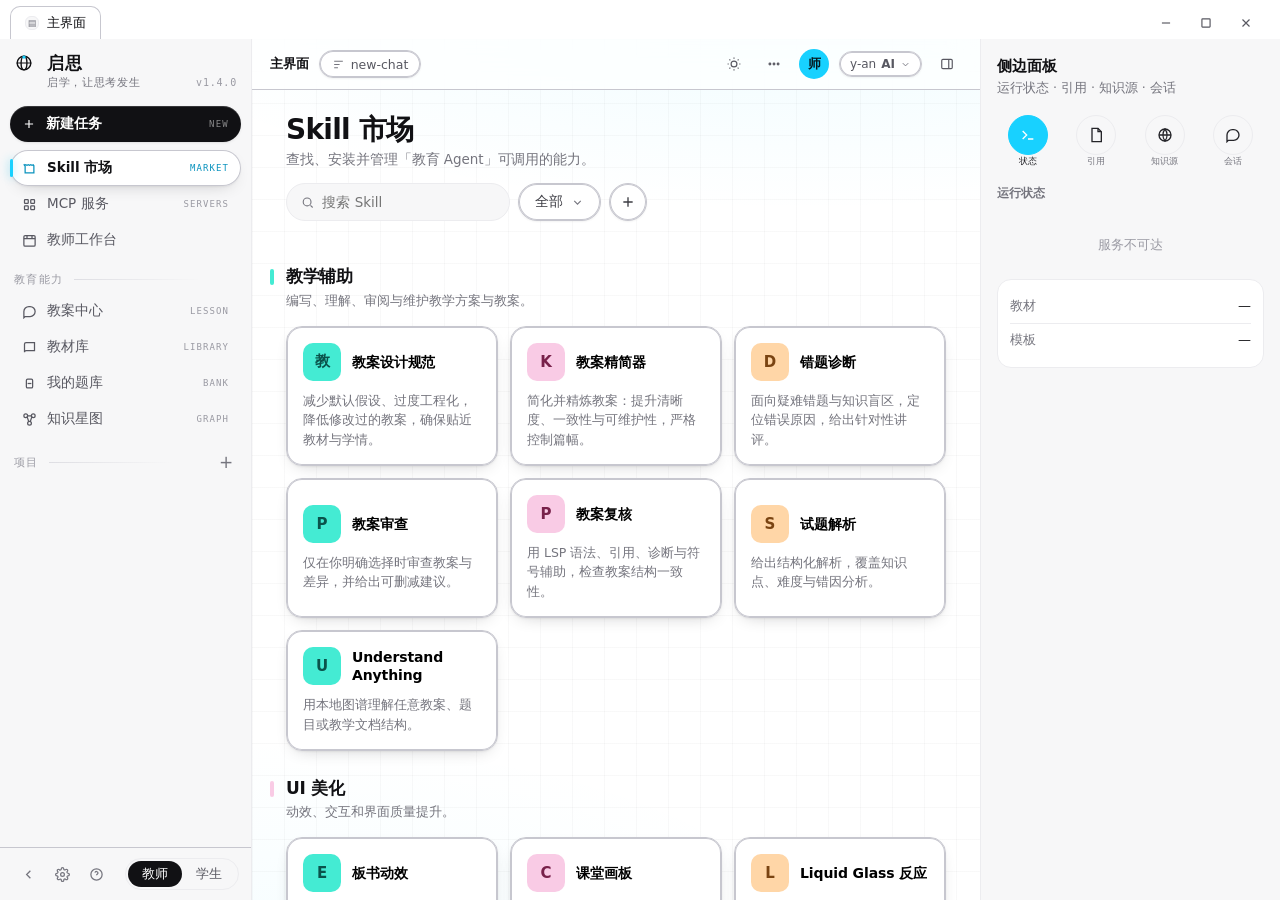
==== commit 8663c6b1: "Add files via upload" ====
--- a/static/index.html
+++ b/static/index.html
@@ -3,7 +3,7 @@
 <head>
 <meta charset="UTF-8">
 <meta name="viewport" content="width=device-width, initial-scale=1.0">
-<title>启思 · CHESS</title>
+<title>教育 Agent · UnderstandAnything</title>
 <script>
 // 提前加载主题，防止刷新闪烁
 (function(){
@@ -105,7 +105,6 @@
 .snav:hover{background:var(--bg-hover)}
 .snav.active{background:var(--blue-soft);color:var(--blue);font-weight:500;border-radius:8px}
 .snav svg{width:15px;height:15px}
-.lesson-nav-group{margin:1px 0}.lesson-nav-toggle{cursor:pointer}.lesson-nav-caret{margin-left:auto;width:13px;height:13px;transition:transform .16s ease}.lesson-nav-group.open .lesson-nav-caret{transform:rotate(90deg)}.lesson-nav-children{display:grid;gap:2px;margin:2px 0 5px 37px}.lesson-nav-children[hidden]{display:none!important}.lesson-nav-child{display:flex;align-items:center;width:calc(100% - 10px);min-height:30px;border:0;border-radius:7px;background:transparent;color:var(--ink-600);padding:0 10px;font:12.5px var(--font);text-align:left;cursor:pointer}.lesson-nav-child:hover{background:var(--bg-hover);color:var(--ink-900)}.lesson-nav-child.active{background:var(--blue-soft);color:var(--blue);font-weight:600}.lesson-nav-child::before{content:'↳';margin-right:7px;opacity:.55}
 .sec-label{padding:14px 14px 6px;font-size:11px;font-weight:500;color:var(--ink-400);letter-spacing:.02em;text-transform:uppercase}
 .proj{display:flex;align-items:center;gap:8px;width:100%;padding:7px 12px;border:none;background:transparent;border-radius:var(--r-sm);font-size:13px;color:var(--ink-600);text-align:left}
 .proj:hover{background:var(--bg-hover)}
@@ -392,8 +391,7 @@
 .icon-ghost:hover{background:var(--bg-hover);color:var(--ink-900)}
 .icon-ghost svg{width:15px;height:15px}
 </style>
-<!-- Apple-style presentation layer only: no behavior or API changes. -->
-<link rel="stylesheet" href="/static/_qisi-apple-ui.css">
+<link rel="icon" type="image/x-icon" href="/static/favicon.ico">
 </head>
 <body>
 <div class="win">
@@ -414,8 +412,8 @@
     <!-- ===== Sidebar ===== -->
     <aside class="sidebar">
       <div class="side-brand">
-        <div class="name">启思</div>
-        <div class="ver">CHESS · v1.4.0</div>
+        <div class="name">教育 Agent</div>
+        <div class="ver">v1.4.0</div>
       </div>
       <div class="side-actions">
         <button class="newtask" id="newChatBtn">
@@ -432,23 +430,17 @@
           <svg viewBox="0 0 24 24" fill="none" stroke="currentColor" stroke-width="2"><rect x="4" y="4" width="6" height="6" rx="1"/><rect x="14" y="4" width="6" height="6" rx="1"/><rect x="4" y="14" width="6" height="6" rx="1"/><rect x="14" y="14" width="6" height="6" rx="1"/></svg>
           MCP 服务
         </button>
+        <button class="snav" data-view="workbench" data-ro="teacher">
+          <svg viewBox="0 0 24 24" fill="none" stroke="currentColor" stroke-width="2"><rect x="3" y="4" width="18" height="17" rx="2"/><path d="M3 9h18M8 4v5M16 4v5"/></svg>
+          教师工作台
+        </button>
       </div>
 
       <div class="sec-label">教育能力</div>
       <div class="side-nav">
-        <div class="lesson-nav-group" id="lessonCenterNav" data-ro="teacher">
-          <button class="snav lesson-nav-toggle" id="lessonCenterToggle" type="button" aria-expanded="false" aria-controls="lessonCenterChildren" onclick="var g=document.getElementById('lessonCenterNav'),c=document.getElementById('lessonCenterChildren'),o=!(g&&g.classList.contains('open'));if(g)g.classList.toggle('open',o);if(c)c.hidden=!o;this.setAttribute('aria-expanded',o?'true':'false');return false;">
-            <svg viewBox="0 0 24 24" fill="none" stroke="currentColor" stroke-width="2"><path d="M21 12a8 8 0 0 1-8 8H5l-2 2V12a8 8 0 0 1 8-8h2a8 8 0 0 1 8 8z"/></svg>
-            教案中心 <svg class="lesson-nav-caret" viewBox="0 0 24 24" fill="none" stroke="currentColor" stroke-width="2"><path d="M9 5l7 7-7 7"/></svg>
-          </button>
-          <div class="lesson-nav-children" id="lessonCenterChildren" hidden>
-            <button class="lesson-nav-child" type="button" data-lesson-surface="plan">教案</button>
-            <button class="lesson-nav-child" type="button" data-lesson-surface="ppt">PPT</button>
-          </div>
-        </div>
-        <button class="snav" data-view="chat" data-ro="student">
+        <button class="snav" data-view="chat">
           <svg viewBox="0 0 24 24" fill="none" stroke="currentColor" stroke-width="2"><path d="M21 12a8 8 0 0 1-8 8H5l-2 2V12a8 8 0 0 1 8-8h2a8 8 0 0 1 8 8z"/></svg>
-          AI 答疑
+          <span data-ro="teacher">教案中心</span><span data-ro="student">AI 答疑</span>
         </button>
         <button class="snav" data-view="library" data-ro="teacher">
           <svg viewBox="0 0 24 24" fill="none" stroke="currentColor" stroke-width="2"><path d="M4 19.5A2.5 2.5 0 0 1 6.5 17H20V4H6.5A2.5 2.5 0 0 0 4 6.5v13z"/></svg>
@@ -468,9 +460,6 @@
         </button>
       </div>
 
-      <div class="sec-label">对话</div>
-      <div class="side-nav" id="conversationBox" style="overflow-y:auto;max-height:18vh;min-height:0"></div>
-
       <div class="sec-label" style="display:flex;align-items:center;justify-content:space-between;padding-right:14px">项目
         <button id="projAdd" title="新增项目" style="width:22px;height:22px;border-radius:6px;border:none;background:transparent;color:var(--ink-500);display:inline-flex;align-items:center;justify-content:center;font-size:17px;line-height:1;cursor:pointer">+</button>
       </div>
@@ -515,7 +504,7 @@
         <div class="view active" id="view-market">
           <div class="mk-head">
             <div class="mk-title">Skill 市场</div>
-            <div class="mk-sub">查找、安装并管理「启思」可调用的能力。</div>
+            <div class="mk-sub">查找、安装并管理「教育 Agent」可调用的能力。</div>
             <div class="mk-toolbar">
               <div class="search-pill">
                 <svg viewBox="0 0 24 24" fill="none" stroke="currentColor" stroke-width="2"><circle cx="11" cy="11" r="7"/><path d="M21 21l-4-4"/></svg>
@@ -544,7 +533,7 @@
               <div class="home-input">
                 <textarea id="chatInput" rows="1" placeholder="描述你想生成的教案、题目或教学问题…"></textarea>
                 <div class="home-toolbar">
-                  <button class="htool" id="attBtn" title="上传 PDF、题目截图或公式图片"><svg viewBox="0 0 24 24" fill="none" stroke="currentColor" stroke-width="2"><path d="M12 16V4M7 9l5-5 5 5"/><path d="M4 20h16"/></svg></button>
+                  <button class="htool" id="attBtn" title="上传 PDF 教材/资料"><svg viewBox="0 0 24 24" fill="none" stroke="currentColor" stroke-width="2"><path d="M12 16V4M7 9l5-5 5 5"/><path d="M4 20h16"/></svg></button>
                   <span class="access-tag" id="accessTag" title="回答依据的知识范围"><svg viewBox="0 0 24 24" fill="none" stroke="currentColor" stroke-width="2"><rect x="4" y="10" width="16" height="10" rx="2"/><path d="M8 10V7a4 4 0 0 1 8 0v3"/></svg><span id="accessName">教材</span></span>
                   <div class="spacer" style="flex:1"></div>
                   <button class="model-pill" id="modelPill" title="Agent 模式 / 模型"><b id="modelName">deepseek-v4-flash</b><span id="modeName">自动</span><svg class="caret" viewBox="0 0 24 24" fill="none" stroke="currentColor" stroke-width="2"><path d="M6 9l6 6 6-6"/></svg></button>
@@ -560,7 +549,7 @@
               <div class="home-input">
                 <textarea id="chatInput2" rows="1" placeholder="继续提问…（Enter 发送，Shift+Enter 换行）"></textarea>
                 <div class="home-toolbar">
-                  <button class="htool" id="attBtn2" title="上传 PDF、题目截图或公式图片"><svg viewBox="0 0 24 24" fill="none" stroke="currentColor" stroke-width="2"><path d="M12 16V4M7 9l5-5 5 5"/><path d="M4 20h16"/></svg></button>
+                  <button class="htool" id="attBtn2" title="上传 PDF 教材/资料"><svg viewBox="0 0 24 24" fill="none" stroke="currentColor" stroke-width="2"><path d="M12 16V4M7 9l5-5 5 5"/><path d="M4 20h16"/></svg></button>
                   <span class="access-tag" id="accessTag2" title="回答依据的知识范围"><svg viewBox="0 0 24 24" fill="none" stroke="currentColor" stroke-width="2"><rect x="4" y="10" width="16" height="10" rx="2"/><path d="M8 10V7a4 4 0 0 1 8 0v3"/></svg><span id="accessName2">教材</span></span>
                   <div class="spacer" style="flex:1"></div>
                   <button class="model-pill" id="modelPill2" title="Agent 模式 / 模型"><b id="modelName2">deepseek-v4-flash</b><span id="modeName2">自动</span><svg class="caret" viewBox="0 0 24 24" fill="none" stroke="currentColor" stroke-width="2"><path d="M6 9l6 6 6-6"/></svg></button>
@@ -569,35 +558,6 @@
               </div>
             </div>
           </div>
-        </div>
-
-        <!-- ===== 教案中心：保留 CHESS 界面，恢复本地 Agent B 教案工作台 ===== -->
-        <div class="view" id="view-design">
-          <style>
-            #view-design{height:100%;min-height:0;overflow:hidden;background:#edf1f6}
-            .lesson-shell{max-width:1280px;margin:0 auto;padding:26px 30px 48px}.lesson-hero{display:flex;justify-content:space-between;gap:18px;align-items:flex-end;margin-bottom:18px}.lesson-eyebrow{font-size:11px;letter-spacing:.16em;color:var(--ink-400)}.lesson-hero h1{font-size:27px;letter-spacing:-.04em;margin:6px 0}.lesson-hero p{color:var(--ink-500);font-size:13px}.lesson-save{font-size:12px;color:var(--ink-500);white-space:nowrap}.lesson-grid{display:grid;grid-template-columns:minmax(260px,.72fr) minmax(440px,1.4fr);gap:16px;align-items:start}.lesson-card{background:var(--bg);border:1px solid var(--line);border-radius:14px;padding:17px}.lesson-card h2{font-size:14px;margin-bottom:14px}.lesson-field{display:block;margin:0 0 12px}.lesson-field span{display:block;font-size:11px;color:var(--ink-500);margin-bottom:5px}.lesson-field input,.lesson-field textarea{width:100%;border:1px solid var(--line-strong);background:var(--bg);color:var(--ink-900);border-radius:8px;padding:8px 9px;font:13px var(--font);outline:none}.lesson-field textarea{resize:vertical;min-height:62px;line-height:1.55}.lesson-field input:focus,.lesson-field textarea:focus{border-color:var(--blue)}.lesson-actions{display:flex;gap:8px;flex-wrap:wrap;margin-top:16px}.lesson-actions button{border:1px solid var(--line-strong);border-radius:8px;background:var(--bg);color:var(--ink-700);padding:8px 11px;font:12px var(--font);cursor:pointer}.lesson-actions .primary{background:var(--dark);border-color:var(--dark);color:#fff}.lesson-actions button:disabled{opacity:.55;cursor:wait}.lesson-tip{margin-top:15px;padding:10px;border-radius:8px;background:var(--bg-soft);color:var(--ink-500);font-size:11.5px;line-height:1.6}.lesson-doc{min-height:620px;padding:52px 64px;background:#fff;border:1px solid #e3e6ea;border-radius:5px;box-shadow:0 10px 28px rgba(15,23,42,.08);color:#202124;font-family:"SimSun","Songti SC",serif;line-height:1.85;outline:none}.lesson-doc h1{text-align:center;font-size:25px;margin:0 0 30px}.lesson-doc h2{font-size:17px;margin:20px 0 9px;border-left:3px solid #111;padding-left:9px}.lesson-doc p{margin:7px 0}.lesson-doc table{width:100%;border-collapse:collapse;margin:8px 0 15px;font-size:13px}.lesson-doc th,.lesson-doc td{border:1px solid #737373;padding:7px 9px;vertical-align:top}.lesson-doc th{background:#f6f6f6}.lesson-status{min-height:20px;margin-top:12px;color:var(--ink-500);font-size:12px}.lesson-status.error{color:var(--red)}@media(max-width:900px){.lesson-shell{padding:18px 14px}.lesson-grid{grid-template-columns:1fr}.lesson-doc{min-height:480px;padding:34px 26px}}
-            .lesson-word-top{height:52px;display:flex;align-items:center;gap:7px;padding:8px 16px;background:#fff;border-bottom:1px solid var(--line);overflow-x:auto;flex:none}.lesson-word-top button,.lesson-word-top select,.lesson-formatbar button,.lesson-formatbar select{height:30px;border:1px solid var(--line-strong);border-radius:7px;background:#fff;color:var(--ink-700);padding:0 9px;font:12px var(--font);cursor:pointer;white-space:nowrap}.lesson-word-top select{max-width:190px}.lesson-word-top .primary{background:#2563eb;color:#fff;border-color:#2563eb}.lesson-word-top .spacer{flex:1}.lesson-save-state{font-size:12px;color:#16a34a;white-space:nowrap}.lesson-word-studio{height:calc(100% - 52px);display:flex;min-height:0}.lesson-word-main{min-width:0;flex:1;display:flex;flex-direction:column}.lesson-formatbar{height:45px;display:flex;align-items:center;gap:5px;padding:6px 14px;background:#fff;border-bottom:1px solid var(--line);overflow:auto}.lesson-formatbar .sep{height:22px;width:1px;background:var(--line);margin:0 3px}.lesson-page-state{font:11px var(--font);color:var(--ink-500);white-space:nowrap;margin-left:4px}.lesson-page-scroll{flex:1;overflow:auto;padding:28px 24px 70px}.lesson-page-stack{display:flex;flex-direction:column;gap:30px;align-items:center}.lesson-doc-page{position:relative;box-sizing:border-box;width:794px;min-height:1123px;margin:0 auto;padding:68px 72px 82px;background:#fff;box-shadow:0 2px 13px rgba(15,23,42,.16);outline:none;color:#171717;font:14px/1.75 "SimSun","Songti SC",serif;flex:none}.lesson-doc-page::before{content:attr(data-page-label);position:absolute;left:-54px;top:10px;color:#94a3b8;font:11px var(--font)}.lesson-doc-page.active{box-shadow:0 2px 13px rgba(15,23,42,.16),0 0 0 2px rgba(37,99,235,.2)}.lesson-doc-page:focus{box-shadow:0 2px 13px rgba(15,23,42,.16),0 0 0 2px rgba(37,99,235,.28)}.lesson-doc-page h1{text-align:center;margin:0 0 22px;font-size:23px}.lesson-doc-page h2{margin:20px 0 9px;font-size:17px}.lesson-doc-page p{margin:6px 0;min-height:1.5em}.lesson-doc-page table{width:100%;border-collapse:collapse;table-layout:fixed;margin:7px 0 14px}.lesson-doc-page td,.lesson-doc-page th{border:1px solid #555;padding:7px 9px;vertical-align:top}.lesson-doc-page th{background:#fafafa}.lesson-doc-page img{max-width:100%;height:auto}.lesson-agent-fab{position:fixed;z-index:62;right:30px;bottom:30px;height:52px;display:flex;align-items:center;gap:9px;padding:0 14px 0 7px;border:1px solid rgba(255,255,255,.55);border-radius:18px;background:linear-gradient(135deg,#2563eb 0%,#4f46e5 58%,#7c3aed 100%);box-shadow:0 14px 34px rgba(37,99,235,.32),0 3px 10px rgba(15,23,42,.18);color:#fff;font:650 12px var(--font);cursor:grab;user-select:none;touch-action:none;white-space:nowrap;transition:box-shadow .18s ease,transform .18s ease,filter .18s ease,opacity .15s ease,visibility .15s ease}.lesson-agent-fab:hover{transform:translateY(-2px);box-shadow:0 18px 40px rgba(37,99,235,.38),0 4px 12px rgba(15,23,42,.2)}.lesson-agent-fab:focus-visible{outline:3px solid rgba(147,197,253,.7);outline-offset:3px}.lesson-agent-fab.dragging{cursor:grabbing;transform:scale(.98);transition:none;filter:saturate(1.1)}.lesson-agent-fab.active{opacity:0;visibility:hidden;pointer-events:none;transform:scale(.9)}.lesson-agent-fab-avatar{width:38px;height:38px;border-radius:13px;display:grid;place-items:center;background:rgba(255,255,255,.18);box-shadow:inset 0 0 0 1px rgba(255,255,255,.15);font-size:16px;font-weight:800}.lesson-agent-fab-copy{display:flex;flex-direction:column;align-items:flex-start;line-height:1.12}.lesson-agent-fab-copy small{margin-top:4px;font-size:9px;font-weight:450;opacity:.75}.lesson-agent-fab-grip{display:grid;grid-template-columns:repeat(2,2px);gap:3px;margin-left:1px;opacity:.65}.lesson-agent-fab-grip i{width:2px;height:2px;border-radius:50%;background:currentColor}.lesson-ai-sidebar{position:fixed;z-index:60;right:24px;top:92px;width:390px;height:min(650px,calc(100vh - 115px));display:none;flex-direction:column;overflow:hidden;resize:both;background:#fff;border:1px solid #dbe2ec;border-radius:15px;box-shadow:0 24px 72px rgba(15,23,42,.25)}.lesson-ai-sidebar.open{display:flex}.lesson-agent-head{display:flex;align-items:center;gap:9px;padding:10px 11px 10px 13px;border-bottom:1px solid var(--line);background:linear-gradient(135deg,#eff6ff,#fff);cursor:move;user-select:none}.lesson-agent-avatar{width:33px;height:33px;border-radius:10px;background:linear-gradient(135deg,#2563eb,#7c3aed);display:grid;place-items:center;color:#fff;font-weight:700}.lesson-agent-name{flex:1;font-size:13px;font-weight:700}.lesson-agent-name small{display:block;margin-top:2px;color:var(--ink-400);font-size:10px;font-weight:400}.lesson-agent-close{border:0;background:transparent;font-size:21px;color:var(--ink-500);cursor:pointer}.lesson-agent-log{flex:1;overflow:auto;padding:13px;background:#f7f9fc}.agent-msg{max-width:88%;margin:0 0 9px;padding:8px 10px;border:1px solid #e2e8f0;border-radius:5px 12px 12px 12px;background:#fff;font-size:12px;line-height:1.6;white-space:pre-wrap}.agent-msg.user{margin-left:auto;border-color:#2563eb;border-radius:12px 5px 12px 12px;background:#2563eb;color:#fff}.agent-msg.error{border-color:#fecaca;background:#fff1f2;color:#b91c1c}.lesson-agent-quick{display:flex;flex-wrap:wrap;gap:5px;padding:9px 11px 0;background:#fff}.lesson-agent-quick button{border:1px solid #bfdbfe;border-radius:7px;background:#fff;color:#2563eb;padding:5px 7px;font:11px var(--font);cursor:pointer}.lesson-agent-compose{padding:9px 11px 11px;background:#fff}.lesson-agent-compose textarea{width:100%;height:58px;box-sizing:border-box;border:1px solid var(--line-strong);border-radius:8px;padding:7px;resize:none;outline:none;font:12px var(--font)}.lesson-agent-send-row{display:flex;justify-content:flex-end;margin-top:7px}.lesson-agent-send-row button{border:0;border-radius:7px;background:#2563eb;color:#fff;padding:6px 12px;font:12px var(--font);cursor:pointer}@media(max-width:820px){.lesson-doc-page{width:100%;min-height:900px;padding:42px 28px}.lesson-doc-page::before{display:none}.lesson-ai-sidebar{left:12px;right:12px;width:auto;max-width:none;resize:none}.lesson-word-top{height:auto;flex-wrap:wrap}.lesson-word-studio{height:calc(100% - 94px)}.lesson-agent-fab{right:16px;bottom:18px;height:48px;padding-right:10px;border-radius:16px}.lesson-agent-fab-avatar{width:35px;height:35px}.lesson-agent-fab-copy small,.lesson-agent-fab-grip{display:none}}
-            .lesson-library-layer{position:fixed;inset:0;z-index:70;background:rgba(15,23,42,.22);opacity:0;visibility:hidden;pointer-events:none;transition:opacity .18s ease,visibility .18s ease}.lesson-library-layer.open{opacity:1;visibility:visible;pointer-events:auto}.lesson-library-drawer{position:absolute;right:0;top:0;width:min(1000px,calc(100vw - 44px));height:100%;box-sizing:border-box;background:#f8fafc;border-left:1px solid var(--line);box-shadow:-18px 0 52px rgba(15,23,42,.16);display:flex;flex-direction:column;transform:translateX(24px);transition:transform .2s ease}.lesson-library-layer.open .lesson-library-drawer{transform:translateX(0)}.lesson-library-head{display:flex;align-items:flex-start;gap:12px;padding:22px 24px 17px;background:#fff;border-bottom:1px solid var(--line)}.lesson-library-head-main{min-width:0;flex:1}.lesson-library-title{font-size:20px;font-weight:750;color:var(--ink-900);letter-spacing:-.02em}.lesson-library-sub{font-size:12px;color:var(--ink-500);margin-top:4px;line-height:1.55}.lesson-library-close{width:34px;height:34px;border:0;border-radius:9px;background:var(--bg-soft);font-size:21px;color:var(--ink-500);cursor:pointer}.lesson-library-tools{padding:14px 20px 12px;background:#fff;border-bottom:1px solid var(--line)}.lesson-library-actions{display:flex;gap:8px;flex-wrap:wrap}.lesson-library-search{height:40px;margin-top:11px;display:flex;align-items:center;gap:8px;padding:0 12px;border:1px solid var(--line-strong);border-radius:9px;background:var(--bg-soft);color:var(--ink-400)}.lesson-library-search input{width:100%;min-width:0;border:0;outline:0;background:transparent;color:var(--ink-800);font:13px var(--font)}.lesson-library-filters{display:flex;gap:6px;margin-top:10px;overflow-x:auto;padding-bottom:2px}.lesson-library-filter{height:29px;padding:0 11px;border:1px solid var(--line);border-radius:999px;background:#fff;color:var(--ink-500);font:11.5px var(--font);white-space:nowrap;cursor:pointer}.lesson-library-filter.active{border-color:#bfdbfe;background:#eff6ff;color:#1d4ed8;font-weight:650}.lesson-library-standard{margin:14px 20px 0;padding:12px 14px;border:1px solid #dbeafe;border-radius:11px;background:#eff6ff;color:#475569;font-size:11.5px;line-height:1.65}.lesson-library-standard b{color:#1d4ed8}.lesson-library-standard span{color:#8494ad}.lesson-library-list{min-height:0;flex:1;overflow:auto;padding:16px 20px 92px;display:grid;grid-template-columns:repeat(3,minmax(0,1fr));gap:15px;align-content:start}.lesson-library-empty{grid-column:1/-1;padding:58px 18px;text-align:center;color:var(--ink-400);font-size:13px;line-height:1.7}.lesson-library-card{min-width:0;background:#fff;border:1px solid var(--line);border-radius:13px;padding:9px 9px 10px;transition:border-color .15s ease,box-shadow .15s ease,transform .15s ease}.lesson-library-card:hover{border-color:#93c5fd;box-shadow:0 9px 24px rgba(37,99,235,.09);transform:translateY(-1px)}.lesson-library-card.ref{border-color:#60a5fa;background:#fbfdff}.lesson-library-preview{position:relative;width:100%;height:238px;overflow:hidden;border:1px solid #d8dee8;border-radius:9px;background:#e8edf4;cursor:pointer}.lesson-library-preview:after{content:"点击查看并套用";position:absolute;left:0;right:0;bottom:0;padding:20px 8px 8px;text-align:center;color:#fff;font-size:11px;background:linear-gradient(transparent,rgba(15,23,42,.72));opacity:0;transition:opacity .15s}.lesson-library-card:hover .lesson-library-preview:after{opacity:1}.lesson-library-mini-page{position:absolute;left:0;top:0;box-sizing:border-box;width:794px;min-height:1123px;padding:68px 72px 82px;background:#fff;color:#171717;font:14px/1.75 "SimSun","Songti SC",serif;transform-origin:top left;pointer-events:none}.lesson-library-mini-page h1{margin:0 0 22px;text-align:center;font:700 23px/1.35 "SimSun","Songti SC",serif}.lesson-library-mini-page h2{margin:20px 0 10px;font-size:17px}.lesson-library-mini-page p{margin:6px 0;min-height:1.5em}.lesson-library-mini-page table{width:100%;border-collapse:collapse;table-layout:fixed;margin:4px 0 14px}.lesson-library-mini-page td,.lesson-library-mini-page th{border:1px solid #52525b;padding:7px 9px;vertical-align:top}.lesson-library-card-head{display:flex;align-items:flex-start;gap:9px;padding:11px 4px 0}.lesson-library-card-icon{width:30px;height:30px;border-radius:8px;background:#eff6ff;color:#2563eb;display:flex;align-items:center;justify-content:center;flex:none;font-size:13px}.lesson-library-card-main{min-width:0;flex:1}.lesson-library-card-title{font-size:13px;font-weight:650;color:var(--ink-900);line-height:1.4}.lesson-library-card-meta{font-size:10.5px;color:var(--ink-500);margin-top:3px;white-space:nowrap;overflow:hidden;text-overflow:ellipsis}.lesson-library-tags{display:flex;gap:5px;flex-wrap:wrap;margin:8px 4px 0}.lesson-library-tag{padding:3px 7px;border-radius:999px;background:var(--bg-soft);color:var(--ink-500);font-size:10px}.lesson-library-card-actions{display:flex;align-items:center;gap:5px;margin-top:9px;padding:9px 3px 0;border-top:1px solid var(--line);flex-wrap:wrap}.lesson-library-card-actions button{height:27px;border:1px solid var(--line);border-radius:7px;background:#fff;color:var(--ink-600);padding:0 8px;font:11px var(--font);cursor:pointer}.lesson-library-card-actions .active{background:#eff6ff;border-color:#bfdbfe;color:#1d4ed8}.lesson-library-card-actions .delete{margin-left:auto;color:#dc2626;border-color:transparent}.lesson-library-foot{position:absolute;left:0;right:0;bottom:0;display:flex;align-items:center;gap:10px;padding:12px 20px;background:rgba(255,255,255,.97);border-top:1px solid var(--line);backdrop-filter:blur(10px)}.lesson-library-ref-count{min-width:0;flex:1;font-size:11.5px;color:var(--ink-500)}.lesson-library-ref-count b{color:#1d4ed8}.lesson-library-agent-note{display:none;padding:7px 11px 0;color:#2563eb;font:11px var(--font)}.lesson-library-agent-note.active{display:block}@media(max-width:900px){.lesson-library-list{grid-template-columns:repeat(2,minmax(0,1fr))}}@media(max-width:560px){.lesson-library-drawer{width:100vw}.lesson-library-list{padding-left:12px;padding-right:12px;grid-template-columns:1fr}.lesson-library-tools{padding-left:12px;padding-right:12px}.lesson-library-preview{height:260px}}
-            .lesson-workspace-tabs{display:flex;align-items:center;gap:4px;padding:8px 16px;background:#fff;border-bottom:1px solid var(--line)}.lesson-workspace-tab{height:31px;border:1px solid transparent;border-radius:8px;background:transparent;color:var(--ink-500);padding:0 12px;font:650 12px var(--font);cursor:pointer}.lesson-workspace-tab.active{background:#eff6ff;border-color:#bfdbfe;color:#1d4ed8}.lesson-workspace-hint{margin-left:6px;color:var(--ink-400);font-size:11px}.lesson-ppt-studio{display:none;height:calc(100% - 94px);min-height:0;background:#eef2f7}.lesson-ppt-studio.active{display:flex;flex-direction:column}.lesson-ppt-toolbar{display:flex;align-items:center;gap:8px;padding:10px 16px;background:#fff;border-bottom:1px solid var(--line)}.lesson-ppt-toolbar strong{font-size:13px;color:var(--ink-800)}.lesson-ppt-toolbar span{font-size:11px;color:var(--ink-500)}.lesson-ppt-toolbar .spacer{flex:1}.lesson-ppt-toolbar button,.lesson-ppt-toolbar select{height:31px;border:1px solid #bfdbfe;border-radius:8px;background:#fff;color:#1d4ed8;padding:0 10px;font:12px var(--font);cursor:pointer}.lesson-ppt-toolbar select{max-width:155px}.lesson-ppt-toolbar button.primary{background:#2563eb;border-color:#2563eb;color:#fff}.lesson-ppt-toolbar button:disabled{opacity:.6;cursor:wait}.lesson-ppt-body{min-height:0;flex:1;display:grid;grid-template-columns:220px minmax(0,1fr);gap:18px;padding:18px;overflow:hidden}.lesson-ppt-thumbs{overflow:auto;display:flex;flex-direction:column;gap:9px;padding-right:4px}.lesson-ppt-thumb{width:100%;box-sizing:border-box;text-align:left;border:1px solid #d8e0eb;border-radius:9px;background:#fff;padding:8px;cursor:pointer}.lesson-ppt-thumb.active{border-color:#2563eb;box-shadow:0 0 0 2px rgba(37,99,235,.14)}.lesson-ppt-thumb b{display:block;font-size:11px;color:#334155;overflow:hidden;text-overflow:ellipsis;white-space:nowrap}.lesson-ppt-thumb small{display:block;margin-top:3px;color:#94a3b8;font-size:10px}.lesson-ppt-stage-wrap{min-width:0;overflow:auto;display:grid;place-items:center;padding:8px}.lesson-ppt-stage{position:relative;width:min(100%,960px);aspect-ratio:16/9;overflow:hidden;border-radius:12px;background:#fff;box-shadow:0 16px 42px rgba(15,23,42,.16);color:#172033;padding:clamp(24px,5vw,72px);box-sizing:border-box}.lesson-ppt-stage.rendered{padding:0}.lesson-ppt-stage.rendered svg{display:block;width:100%;height:100%}.lesson-ppt-stage.cover{background:linear-gradient(135deg,#0f3e84,#2563eb 58%,#7c3aed);color:#fff}.lesson-ppt-stage .ppt-kicker{font-size:clamp(10px,1.2vw,16px);letter-spacing:.12em;opacity:.72}.lesson-ppt-stage h1{margin:10% 0 16px;font-size:clamp(30px,5vw,68px);line-height:1.16;letter-spacing:-.045em}.lesson-ppt-stage h2{margin:0 0 23px;font-size:clamp(25px,3.2vw,46px);line-height:1.22}.lesson-ppt-stage p{font-size:clamp(14px,1.65vw,23px);line-height:1.6;color:inherit}.lesson-ppt-cards{display:grid;grid-template-columns:repeat(3,minmax(0,1fr));gap:14px}.lesson-ppt-card{min-height:112px;padding:14px;border:1px solid #dbeafe;border-radius:10px;background:#f8fbff;font-size:clamp(12px,1.25vw,18px);line-height:1.55}.lesson-ppt-stage .ppt-page-no{position:absolute;right:28px;bottom:20px;font-size:12px;opacity:.58}.lesson-ppt-empty{color:#64748b;font-size:13px}@media(max-width:760px){.lesson-workspace-hint{display:none}.lesson-ppt-studio{height:calc(100% - 125px)}.lesson-ppt-body{grid-template-columns:1fr;padding:12px}.lesson-ppt-thumbs{flex-direction:row;max-height:96px}.lesson-ppt-thumb{min-width:145px}.lesson-ppt-toolbar{flex-wrap:wrap}.lesson-ppt-toolbar .spacer{display:none}}
-            /* 原版 PPT 工作台的编辑器：页/对象/版式操作在右栏，画布仍是同源 SVG。 */
-            .lesson-ppt-body{grid-template-columns:190px minmax(0,1fr) 260px;gap:14px}.lesson-ppt-thumb-pane{position:relative;min-width:0;overflow:visible}.lesson-ppt-thumb-toggle{position:absolute;right:-9px;bottom:8px;z-index:3;width:34px;height:34px;border:1px solid #cbd5e1;border-radius:10px;background:#fff;color:#475569;box-shadow:0 3px 10px rgba(15,23,42,.12);cursor:pointer;font-size:20px;line-height:1}.lesson-ppt-body.ppt-thumbs-collapsed{grid-template-columns:42px minmax(0,1fr) 260px}.lesson-ppt-body.ppt-thumbs-collapsed .lesson-ppt-thumbs{display:none}.lesson-ppt-body.ppt-thumbs-collapsed .lesson-ppt-thumb-toggle{right:2px;bottom:auto;top:8px}.lesson-ppt-editor{overflow:auto;border:1px solid #d9e2ee;border-radius:11px;background:#fff;padding:12px}.lesson-ppt-editor h3{margin:0 0 10px;font-size:12px;color:#1e293b}.lesson-ppt-editor label{display:block;margin:9px 0 4px;color:#64748b;font-size:10px;font-weight:650}.lesson-ppt-editor input,.lesson-ppt-editor textarea,.lesson-ppt-editor select{width:100%;box-sizing:border-box;border:1px solid #cbd5e1;border-radius:7px;padding:7px;color:#1e293b;font:12px var(--font);outline-color:#2563eb;background:#fff}.lesson-ppt-editor textarea{height:88px;resize:vertical;line-height:1.5}.lesson-ppt-editor .row{display:flex;gap:6px}.lesson-ppt-editor .row>*{min-width:0;flex:1}.lesson-ppt-editor button{min-height:29px;border:1px solid #bfdbfe;border-radius:7px;background:#fff;color:#1d4ed8;padding:5px 7px;font:11px var(--font);cursor:pointer}.lesson-ppt-editor button.danger{color:#b91c1c;border-color:#fecaca}.lesson-ppt-editor .editor-sep{height:1px;background:#e2e8f0;margin:12px 0}.lesson-ppt-editor .object-item{display:flex;gap:5px;align-items:center;margin-top:6px;padding:6px;border-radius:7px;background:#f8fafc;color:#475569;font-size:11px}.lesson-ppt-editor .object-item span{min-width:0;flex:1;overflow:hidden;text-overflow:ellipsis;white-space:nowrap}.lesson-ppt-stage.rendered [data-slot]{cursor:text}.lesson-ppt-stage.rendered [data-slot]:hover{filter:drop-shadow(0 0 2px rgba(37,99,235,.45))}.lesson-ppt-stage.show-grid:after{content:"";position:absolute;inset:0;pointer-events:none;background-image:linear-gradient(rgba(37,99,235,.16) 1px,transparent 1px),linear-gradient(90deg,rgba(37,99,235,.16) 1px,transparent 1px);background-size:5% 5%;box-shadow:inset 0 0 0 7% rgba(37,99,235,.08)}.ppt-present{position:fixed;z-index:1000;inset:0;display:flex;align-items:center;justify-content:center;background:#101827;color:#fff}.ppt-present .present-page{width:min(94vw,calc(94vh * 1.777));aspect-ratio:16/9;overflow:hidden;background:#fff;box-shadow:0 24px 70px rgba(0,0,0,.5)}.ppt-present .present-page svg{width:100%;height:100%;display:block}.ppt-present .present-hint{position:absolute;bottom:24px;left:50%;transform:translateX(-50%);font-size:12px;color:#cbd5e1}.ppt-present .present-close{position:absolute;right:22px;top:18px;border:1px solid #64748b;border-radius:8px;background:transparent;color:#fff;padding:7px 10px;cursor:pointer}@media(max-width:1050px){.lesson-ppt-body{grid-template-columns:170px minmax(0,1fr)}.lesson-ppt-body.ppt-thumbs-collapsed{grid-template-columns:42px minmax(0,1fr)}.lesson-ppt-editor{grid-column:1/-1;max-height:270px;display:grid;grid-template-columns:repeat(2,minmax(0,1fr));gap:0 12px}.lesson-ppt-editor h3,.lesson-ppt-editor .editor-sep{grid-column:1/-1}}@media(max-width:760px){.lesson-ppt-editor{display:block}.lesson-ppt-body,.lesson-ppt-body.ppt-thumbs-collapsed{grid-template-columns:1fr}.lesson-ppt-thumb-pane{min-height:38px}.lesson-ppt-thumb-toggle{display:none}.lesson-ppt-editor{max-height:none}}
-            /* WPS 式画布选择框：服务端给出精确设计坐标，前端只负责选中、拖动和缩放。 */
-            .lesson-ppt-edit-layer{position:absolute;inset:0;z-index:4}.lesson-ppt-edit-box{position:absolute;box-sizing:border-box;border:1.5px solid transparent;cursor:move}.lesson-ppt-edit-box:hover,.lesson-ppt-edit-box.selected{border-color:#2563eb;background:rgba(37,99,235,.06)}.lesson-ppt-edit-box .ppt-resize{position:absolute;right:-5px;bottom:-5px;width:9px;height:9px;border:1px solid #fff;border-radius:2px;background:#2563eb;cursor:nwse-resize}.lesson-ppt-edit-box .ppt-slot-label{position:absolute;left:-1px;top:-19px;display:none;padding:2px 5px;border-radius:4px;background:#2563eb;color:#fff;font-size:10px;line-height:13px;white-space:nowrap;pointer-events:none}.lesson-ppt-edit-box.selected .ppt-slot-label{display:block}
-          </style>
-          <style>
-            .ppt-template-layer{position:fixed;inset:0;z-index:82;background:rgba(15,23,42,.28);opacity:0;visibility:hidden;pointer-events:none;transition:opacity .18s ease,visibility .18s ease}.ppt-template-layer.open{opacity:1;visibility:visible;pointer-events:auto}.ppt-template-drawer{position:absolute;right:0;top:0;width:min(880px,calc(100vw - 44px));height:100%;box-sizing:border-box;display:flex;flex-direction:column;background:#f8fafc;border-left:1px solid #dbe2ec;box-shadow:-18px 0 52px rgba(15,23,42,.18);transform:translateX(24px);transition:transform .2s ease}.ppt-template-layer.open .ppt-template-drawer{transform:translateX(0)}.ppt-template-head{display:flex;gap:12px;align-items:flex-start;padding:22px 24px 17px;background:#fff;border-bottom:1px solid #e2e8f0}.ppt-template-head-main{min-width:0;flex:1}.ppt-template-title{font-size:20px;font-weight:750;letter-spacing:-.02em;color:#172033}.ppt-template-sub{margin-top:4px;color:#64748b;font-size:12px;line-height:1.55}.ppt-template-actions{display:flex;align-items:center;gap:7px}.ppt-template-upload{height:34px;border:1px solid #bfdbfe;border-radius:8px;background:#eff6ff;color:#1d4ed8;padding:0 10px;font:12px var(--font);cursor:pointer;white-space:nowrap}.ppt-template-close{width:34px;height:34px;border:0;border-radius:9px;background:#f1f5f9;color:#64748b;font-size:21px;cursor:pointer}.ppt-template-note{margin:14px 20px 0;padding:11px 13px;border:1px solid #bfdbfe;border-radius:10px;background:#eff6ff;color:#475569;font-size:11.5px;line-height:1.6}.ppt-template-note b{color:#1d4ed8}.ppt-template-list{min-height:0;flex:1;overflow:auto;padding:16px 20px 32px;display:grid;grid-template-columns:repeat(2,minmax(0,1fr));gap:14px;align-content:start}.ppt-template-empty{grid-column:1/-1;padding:56px 16px;text-align:center;color:#94a3b8;font-size:13px}.ppt-template-card{position:relative;min-width:0;padding:10px;border:1px solid #dbe2ec;border-radius:13px;background:#fff;cursor:pointer;transition:border-color .16s,box-shadow .16s,transform .16s}.ppt-template-card:hover{border-color:#93c5fd;box-shadow:0 9px 22px rgba(37,99,235,.10);transform:translateY(-1px)}.ppt-template-card.selected{border-color:#2563eb;box-shadow:0 0 0 2px rgba(37,99,235,.15)}.ppt-template-preview{position:relative;height:154px;overflow:hidden;border-radius:9px;padding:18px 19px;box-sizing:border-box;background:var(--ppt-bg,#fff);color:var(--ppt-text,#172033)}.ppt-template-preview:before{content:"";position:absolute;left:0;top:0;bottom:0;width:7px;background:var(--ppt-accent,#2563eb)}.ppt-template-preview .kicker{font-size:9px;letter-spacing:.12em;color:var(--ppt-sub,#64748b)}.ppt-template-preview b{display:block;position:relative;z-index:1;max-width:80%;margin-top:24px;font-size:25px;line-height:1.08;letter-spacing:-.045em}.ppt-template-preview small{display:block;position:relative;z-index:1;max-width:78%;margin-top:8px;font-size:10px;line-height:1.45;color:var(--ppt-sub,#64748b)}.ppt-template-preview.master{background:linear-gradient(132deg,#fff 0%,#fff 72%,var(--ppt-soft,#edf4ff) 72%)}.ppt-template-preview.master:after{content:"";position:absolute;right:14px;bottom:13px;width:61px;height:39px;border:1px solid var(--ppt-line,#cbd5e1);border-radius:6px;background:rgba(255,255,255,.6)}.ppt-template-card-main{padding:10px 3px 2px}.ppt-template-card-title{font-size:13px;font-weight:700;color:#1e293b}.ppt-template-card-desc{height:34px;margin-top:4px;overflow:hidden;color:#64748b;font-size:11px;line-height:1.55}.ppt-template-tags{display:flex;gap:5px;flex-wrap:wrap;margin-top:9px}.ppt-template-tag{padding:3px 7px;border-radius:999px;background:#f1f5f9;color:#64748b;font-size:10px}.ppt-template-card.selected .ppt-template-tag:first-child{background:#dbeafe;color:#1d4ed8}@media(max-width:600px){.ppt-template-drawer{width:100vw}.ppt-template-list{grid-template-columns:1fr;padding-left:12px;padding-right:12px}.ppt-template-head{padding-left:16px;padding-right:16px}}
-          </style>
-          <style>
-            /* 上传的原 PPTX 用真实首张缩略图，不再用通用白底占位卡。 */
-            .ppt-template-preview.source{padding:0;background:#e2e8f0}.ppt-template-preview.source:before{display:none}.ppt-template-preview.source .ppt-template-source-image{position:absolute;inset:0;width:100%;height:100%;display:block;object-fit:cover;background:#f8fafc}.ppt-template-preview.source:after{content:"原 PPTX";position:absolute;right:8px;bottom:8px;padding:3px 6px;border-radius:999px;background:rgba(15,23,42,.72);color:#fff;font-size:9px;font-weight:700;letter-spacing:.04em}.ppt-template-source-fallback{position:absolute;inset:0;display:grid;place-items:center;padding:18px;box-sizing:border-box;background:linear-gradient(135deg,#f8fafc,#e0f2fe);color:#475569;font-size:12px;text-align:center}.ppt-template-card-actions{display:flex;justify-content:flex-end;margin-top:10px;padding-top:9px;border-top:1px solid #eef2f7}.ppt-template-delete{min-height:28px;border:1px solid #fecaca;border-radius:7px;background:#fff;color:#dc2626;padding:0 9px;font:11px var(--font);cursor:pointer}.ppt-template-delete:hover{background:#fef2f2}.ppt-template-delete:disabled{opacity:.6;cursor:wait}
-          </style>
-          <div class="lesson-word-top"><button class="primary" id="lessonNew">新建规范教案</button><button id="lessonBlank">新建空白</button><button id="lessonLibraryOpen">教案库</button><select id="lessonTemplateSelect" title="选择教案模板"><option value="">正在读取模板…</option></select><button id="lessonApplyTemplate">套用模板</button><button id="lessonImport">导入 DOCX</button><input id="lessonImportFile" type="file" accept=".docx" hidden><span class="spacer"></span><span class="lesson-save-state" id="lessonSaveState">已自动保存</span><button id="lessonSave">保存</button><button id="lessonExportDocx">导出 DOCX</button><button id="lessonExport">下载 HTML</button></div>
-          <div class="lesson-workspace-tabs" role="tablist" aria-label="教案中心工作区"><button class="lesson-workspace-tab active" id="lessonWorkspacePlan" type="button" role="tab" aria-selected="true">教案</button><button class="lesson-workspace-tab" id="lessonWorkspacePpt" type="button" role="tab" aria-selected="false">PPT 课件</button><span class="lesson-workspace-hint" id="lessonWorkspaceHint">编辑教案后，PPT 会使用同一份课程内容自动更新</span></div>
-          <div class="lesson-word-studio"><main class="lesson-word-main"><div class="lesson-formatbar" id="lessonFormatBar"><button data-cmd="undo">↶</button><button data-cmd="redo">↷</button><span class="sep"></span><select id="lessonBlock"><option value="p">正文</option><option value="h1">标题 1</option><option value="h2">标题 2</option><option value="h3">标题 3</option></select><select id="lessonFont"><option value="SimSun">宋体</option><option value="Microsoft YaHei">微软雅黑</option><option value="KaiTi">楷体</option></select><span class="sep"></span><button data-cmd="bold"><b>B</b></button><button data-cmd="italic"><i>I</i></button><button data-cmd="underline"><u>U</u></button><button data-cmd="justifyLeft">左对齐</button><button data-cmd="justifyCenter">居中</button><button data-cmd="insertUnorderedList">• 列表</button><button id="lessonInsertTable">插入表格</button><span class="sep"></span><button id="lessonAddPage">＋ 加页</button><button id="lessonDuplicatePage">复制页</button><button id="lessonDeletePage">删除页</button><span class="lesson-page-state" id="lessonPageState">第 1 / 1 页</span></div><div class="lesson-page-scroll" id="lessonPageScroll"><div class="lesson-page-stack" id="lessonPages"><article class="lesson-doc-page active" id="lessonDocPage" data-page-label="第 1 页" contenteditable="true" spellcheck="false" aria-label="可自由编辑的 DOCX 教案画布"></article></div></div></main></div>
-          <section class="lesson-ppt-studio" id="lessonPptStudio" aria-label="PPT 课件工作区"><header class="lesson-ppt-toolbar"><div><strong>PPT 课件编辑器</strong><span id="lessonPptMeta">与当前教案和 Agent B 共用同一份课程内容</span></div><span class="spacer"></span><button id="lessonPptTemplates" type="button" title="打开 PPT 模板库">PPT 模板库</button><select id="lessonPptMasterTemplate" title="选择 PPT Master 原生母版"><option value="">普通可编辑导出</option><option value="presentation_core_43" selected>PPT Master · 课堂母版（4:3）</option><option value="presentation_core">PPT Master · 通用母版（16:9）</option></select><select id="lessonPptTheme" title="选择编辑器预览主题"><option value="">加载主题…</option></select><button id="lessonPptAgent" type="button" title="让 Agent B 先完善内容，再生成可编辑课件">让 Agent B 美化</button><button id="lessonPptGrid" type="button">网格</button><button id="lessonPptPresent" type="button">▶ 放映</button><button id="lessonPptRefresh" type="button">从教案刷新</button><button class="primary" id="lessonPptExport" type="button">导出 PPTX</button></header><div class="lesson-ppt-body" id="lessonPptBody"><aside class="lesson-ppt-thumb-pane" id="lessonPptThumbPane"><nav class="lesson-ppt-thumbs" id="lessonPptThumbs" aria-label="PPT 页预览"></nav><button class="lesson-ppt-thumb-toggle" id="lessonPptThumbToggle" type="button" aria-label="收起左侧页预览" title="收起左侧页预览">‹</button></aside><div class="lesson-ppt-stage-wrap"><article class="lesson-ppt-stage" id="lessonPptStage" aria-live="polite"></article></div><aside class="lesson-ppt-editor" id="lessonPptEditor" aria-label="PPT 编辑器"><h3>画布编辑器</h3><div id="lessonPptEditorFields"></div></aside></div></section>
-          <button class="lesson-agent-fab" id="lessonAgentToggle" type="button" aria-expanded="false" aria-controls="lessonAgentSidebar" title="点击打开 Agent B；按住可拖动"><span class="lesson-agent-fab-avatar">B</span><span class="lesson-agent-fab-copy"><span id="lessonAgentToggleLabel">打开 Agent B</span><small>按住可移动</small></span><span class="lesson-agent-fab-grip" aria-hidden="true"><i></i><i></i><i></i><i></i><i></i><i></i></span></button>
-          <aside class="lesson-ai-sidebar" id="lessonAgentSidebar" aria-label="Agent B 教案助理"><header class="lesson-agent-head" id="lessonAgentDrag"><span class="lesson-agent-avatar">B</span><span class="lesson-agent-name">Agent B · 教案助理<small id="lessonAgentStatus">已连接当前教案</small></span><button class="lesson-agent-close" id="lessonAgentClose" title="关闭">×</button></header><div class="lesson-agent-log" id="lessonAgentLog"></div><div class="lesson-agent-quick"><button data-agent="请依据当前教案完整生成并补全教学目标、重点难点、教学过程、师生活动、评价和作业。">完整生成</button><button data-agent="请优化当前教案的教学过程，补全教师活动、学生任务、提问和评价。">补全活动</button><button data-agent="请将当前教案整理为一套适合课堂投影的好看 PPT：内容精炼、每页只讲一个重点、补足导入和小结页，并保留可编辑的课堂要点。">生成好看 PPT</button><button data-agent="请检查当前教案的结构、目标与活动是否一致，并直接给出改进后的版本。">检查一致性</button></div><div class="lesson-library-agent-note" id="lessonLibraryAgentNote"></div><div class="lesson-agent-compose"><textarea id="lessonAgentInput" placeholder="例如：生成一套高一函数的课堂 PPT，选学术蓝、图文简洁…"></textarea><div class="lesson-agent-send-row"><button id="lessonAgentSend">发送</button></div></div></aside>
-          <div class="lesson-library-layer" id="lessonLibraryLayer" aria-hidden="true"><aside class="lesson-library-drawer" role="dialog" aria-modal="true" aria-labelledby="lessonLibraryTitle"><div class="lesson-library-head"><div class="lesson-library-head-main"><div class="lesson-library-title" id="lessonLibraryTitle">教案库 · 模板中心</div><div class="lesson-library-sub">“我的教案”保存实际备课成果，“规范模板”用于新建副本；均可预览、套用或交给 Agent B 参考。</div></div><button class="lesson-library-close" id="lessonLibraryClose" title="关闭教案库">×</button></div><div class="lesson-library-tools"><div class="lesson-library-actions"><button class="pill-btn dark" id="lessonLibrarySave">保存当前教案</button><button class="pill-btn" id="lessonLibraryImport">导入 DOCX 到库</button><input type="file" id="lessonLibraryFile" accept=".docx" hidden></div><label class="lesson-library-search">⌕<input id="lessonLibrarySearch" type="search" placeholder="搜索课题、学科、年级、课型或标签"></label><div class="lesson-library-filters" id="lessonLibraryFilters"><button class="lesson-library-filter active" data-library-category="全部">全部</button></div></div><div class="lesson-library-standard"><b>规范基线</b>　课程分析 → 可评价目标 → 重点难点 → 教学活动与评价 → 分层作业 → 课后反思<br><span>内置模板只读；你收录的教案会保存到项目知识库，可软删除恢复。</span></div><div class="lesson-library-list" id="lessonLibraryList"><div class="lesson-library-empty">正在读取规范教案…</div></div><div class="lesson-library-foot"><div class="lesson-library-ref-count" id="lessonLibraryRefCount">尚未给 Agent B 选择参考教案</div><button class="pill-btn dark" id="lessonLibraryAskAgent">打开 Agent B</button></div></aside></div><div class="ppt-template-layer" id="lessonPptTemplateLayer" aria-hidden="true"><aside class="ppt-template-drawer" role="dialog" aria-modal="true" aria-labelledby="lessonPptTemplateTitle"><header class="ppt-template-head"><div class="ppt-template-head-main"><div class="ppt-template-title" id="lessonPptTemplateTitle">PPT 模板库</div><div class="ppt-template-sub">选择视觉主题或 PPT Master 原生母版。主题用于编辑器预览，母版用于导出可编辑 PPTX。</div></div><div class="ppt-template-actions"><button class="ppt-template-upload" id="lessonPptTemplateUpload" type="button">上传 PPTX</button><input id="lessonPptTemplateFile" type="file" accept=".pptx,.potx" hidden><button class="ppt-template-close" id="lessonPptTemplateClose" title="关闭 PPT 模板库">×</button></div></header><div class="ppt-template-note"><b>课堂建议：</b>日常授课选“课堂规范 4:3”；公开课或宽屏投影选“通用演示 16:9”。</div><div class="ppt-template-list" id="lessonPptTemplateList"><div class="ppt-template-empty">正在读取模板…</div></div></aside></div>
         </div>
 
         <!-- ===== Library (teacher) ===== -->
@@ -684,11 +644,6 @@
             #view-kg .kg-prereq-title{font-size:12px;color:var(--kg-ink3);margin-bottom:8px}
             #view-kg .kg-prereq-item{padding:6px 8px;background:var(--kg-chip);border-radius:6px;margin:4px 0;font-size:13px;color:var(--kg-accent);cursor:pointer;transition:all 0.2s}
             #view-kg .kg-prereq-item:hover{background:var(--kg-chip-hover);box-shadow:var(--kg-chip-hover-sd)}
-            #view-kg .kg-node-desc{font-size:12px;line-height:1.55;color:var(--kg-ink2);margin:0 0 10px}
-            #view-kg .kg-relation-group{margin:12px 0}.kg-relation-group .kg-prereq-title{margin-bottom:5px}
-            #view-kg .kg-node-actions{display:flex;gap:6px;flex-wrap:wrap;margin:10px 0 2px}
-            #view-kg .kg-node-actions button{border:1px solid var(--kg-panel-line);border-radius:6px;background:var(--kg-chip);color:var(--kg-accent);padding:6px 8px;font:12px var(--font);cursor:pointer}
-            #view-kg .kg-search-status{font-size:12px;color:var(--kg-ink3);min-width:72px}
             #view-kg .kg-close{position:absolute;top:8px;right:12px;cursor:pointer;color:var(--kg-ink3);font-size:18px}
             #view-kg .kg-mark-btn{width:100%;padding:10px;border:none;border-radius:8px;background:#1a1a1a;color:#fff;font-size:13px;cursor:pointer;margin-top:12px;transition:all 0.2s;font-family:inherit}
             #view-kg .kg-mark-btn:hover{background:#333}
@@ -701,25 +656,25 @@
           <div class="kg-header">
             <div class="kg-title">✨ 高中数学知识星图</div>
             <div class="kg-progress">
-              <span class="kg-plabel">已标记学习</span>
+              <span class="kg-plabel">点亮进度</span>
               <div class="kg-bar"><div class="kg-fill" id="kgProgressFill"></div></div>
               <span class="kg-percent" id="kgProgressPercent">0/0</span>
             </div>
           </div>
           <div class="kg-search">
             <input type="text" id="kgSearchInput" placeholder="搜索知识点，如：函数、集合、单调性...">
-            <span class="kg-search-status" id="kgSearchStatus"></span>
             <div class="kg-legend" id="kgLegend"></div>
           </div>
-          <div id="kgChart" tabindex="0" role="application" aria-label="高中数学知识星图，可使用鼠标或键盘浏览"></div>
+          <div id="kgChart"></div>
           <div class="kg-info-panel" id="kgInfoPanel">
             <span class="kg-close" title="关闭" onclick="KG.closeInfo()">×</span>
             <h3 id="kgNodeName"></h3>
             <div class="kg-node-meta"><span id="kgNodeChapter"></span> · <span id="kgNodeDegree"></span> 个连接</div>
-            <div class="kg-node-desc" id="kgNodeDesc"></div>
-            <div class="kg-node-actions" id="kgNodeActions"></div>
-            <div id="kgRelationGroups"></div>
-            <button class="kg-mark-btn" id="kgMarkBtn" onclick="KG.toggleLearn()">标记已学习</button>
+            <div class="kg-prereq-title">📚 前置知识点（学这个之前要先会）：</div>
+            <div id="kgPrereqList" style="margin-bottom:12px"></div>
+            <div class="kg-prereq-title">🎯 后继知识点（学完这个可以学）：</div>
+            <div id="kgSuccList"></div>
+            <button class="kg-mark-btn" id="kgMarkBtn" onclick="KG.toggleLearn()">⭐ 点亮这颗星</button>
           </div>
         </div>
 
@@ -730,19 +685,75 @@
             <div class="view-sub">连接与管理外部能力服务（教材 / 文件 / 用户服务）。</div>
           </div>
           <div class="view-sec" style="padding-top:18px">
-            <div class="row-card">
-              <div class="lrow"><div class="li"><svg viewBox="0 0 24 24" fill="none" stroke="currentColor" stroke-width="2"><rect x="4" y="4" width="16" height="16" rx="2"/><path d="M9 9h6v6H9z"/></svg></div><div class="lm"><div class="t">教材服务</div><div class="s">教材章节 / 知识块 / 向量化检索</div></div><span class="st-pill green"><span class="dot"></span>已连接</span><div class="side"><button class="pill-btn">配置</button></div></div>
-              <div class="lrow"><div class="li"><svg viewBox="0 0 24 24" fill="none" stroke="currentColor" stroke-width="2"><path d="M4 19.5A2.5 2.5 0 0 1 6.5 17H20V4H6.5A2.5 2.5 0 0 0 4 6.5v13z"/></svg></div><div class="lm"><div class="t">文件服务</div><div class="s">PDF 上传 / 解析 / 分发</div></div><span class="st-pill green"><span class="dot"></span>已连接</span><div class="side"><button class="pill-btn">配置</button></div></div>
-              <div class="lrow"><div class="li"><svg viewBox="0 0 24 24" fill="none" stroke="currentColor" stroke-width="2"><circle cx="12" cy="8" r="4"/><path d="M4 21c0-4 3.6-6 8-6s8 2 8 6"/></svg></div><div class="lm"><div class="t">用户服务</div><div class="s">角色 / 权限 / 授权管理</div></div><span class="st-pill"><span class="dot"></span>未连接</span><div class="side"><button class="pill-btn dark">连接</button></div></div>
+            <div class="row-card" id="svcList"><div style="padding:14px;color:#8896a8;font-size:13px">正在加载 MCP 服务…</div></div>
+          </div>
+        </div>
+
+      </div>
+
+      <!-- ===== 教师工作台 ===== -->
+      <div class="view" id="view-workbench">
+        <div class="view-sec">
+          <div class="view-h1">教师工作台</div>
+          <div class="view-sub">身份定制 · 课程表 · 学校校历</div>
+        </div>
+        <div class="view-sec" style="padding-top:18px">
+          <div class="row-card" id="wbSecProfile">
+            <div class="wb-sec-t">教师身份</div>
+            <div class="wb-row">
+              <label>学段
+                <select id="wbLevel"></select>
+              </label>
+              <label>年级
+                <select id="wbGrade"></select>
+              </label>
+              <label>科目
+                <select id="wbSubject"></select>
+              </label>
+              <button class="pill-btn dark" id="wbSaveProfile" style="align-self:flex-end">保存身份</button>
             </div>
           </div>
+          <div class="row-card" style="margin-top:16px" id="wbSecTimetable">
+            <div class="wb-sec-t">我的课程表 <span id="wbProfileHint" style="opacity:.6;font-weight:400"></span></div>
+            <div style="overflow-x:auto"><table class="wb-timetable" id="wbTable"></table></div>
+            <div class="wb-row" style="margin-top:12px">
+              <input id="wbName" placeholder="课程名称，如：函数专题" style="flex:2">
+              <input id="wbRoom" placeholder="教室（可选）" style="flex:1">
+              <button class="pill-btn dark" id="wbAddCourse">添加课程</button>
+            </div>
+          </div>
+          <div class="row-card" style="margin-top:16px" id="wbSecCalendar">
+            <div class="wb-sec-t" style="display:flex;align-items:center;gap:8px">
+              学校校历 <span id="wbTermShow" style="opacity:.6;font-weight:400;margin-right:auto"></span>
+              <button class="wb-cal-nav" id="wbCalPrev" title="上一月">‹</button>
+              <span id="wbCalTitle" style="min-width:110px;text-align:center;font-weight:600"></span>
+              <button class="wb-cal-nav" id="wbCalNext" title="下一月">›</button>
+              <button class="pill-btn" id="wbCalToday">今天</button>
+            </div>
+            <div class="wb-cal" id="wbCal"></div>
+            <div class="wb-row" style="margin-top:12px;align-items:center">
+              <input id="wbEvDate" type="date" style="flex:1" title="选择日期（也可在日历上点选，两者联动）">
+              <select id="wbEvType" style="flex:1">
+                <option value="activity">活动</option>
+                <option value="exam">考试</option>
+                <option value="holiday">节假日</option>
+                <option value="notice">通知</option>
+              </select>
+              <input id="wbEvTitle" placeholder="事件标题，如：期中考试" style="flex:2">
+              <button class="pill-btn dark" id="wbAddEvent">添加</button>
+            </div>
+            <div id="wbEvents" style="margin-top:10px"></div>
+          </div>
         </div>
-
+        <div class="wb-scrollbar" id="wbScrollBar">
+          <button class="wb-scrollbtn" id="wbScrollUp" title="往上滑">↑<span>往上</span></button>
+          <button class="wb-scrollbtn" id="wbScrollDown" title="往下滑">↓<span>往下</span></button>
+        </div>
       </div>
     </main>
 
     <!-- ===== Side panel ===== -->
-    <aside class="sidepanel" id="sidePanel" style="display:none">
+    <aside class="sidepanel" id="sidePanel">
       <div style="text-align:left;width:100%">
         <div class="sp-title">侧边面板</div>
         <div class="sp-sub">运行状态 · 引用 · 知识源 · 会话</div>
@@ -776,7 +787,7 @@
   }
 
   /* ==== View switching ==== */
-  var views = ['market','skill','chat','design','library','kg','lesson','question','services'];
+  var views = ['market','skill','chat','library','kg','lesson','question','services','workbench'];
   function switchView(v){
     currentView = v;
     views.forEach(function(id){
@@ -784,30 +795,30 @@
       if(el) el.classList.toggle('active', id===v);
     });
     document.querySelectorAll('.snav[data-view]').forEach(function(n){
-      var target = n.dataset.roSwap === '1' && role === 'student' ? (n.dataset.viewStudent || n.dataset.view) : n.dataset.view;
-      n.classList.toggle('active', target===v);
+      n.classList.toggle('active', n.dataset.view===v);
     });
     document.querySelectorAll('.proj-leaf[data-view]').forEach(function(n){
       n.classList.toggle('active', n.dataset.view===v);
     });
-    var crumbText = {market:'Skill 市场',skill:'Skill 详情',chat:'新对话',design:'教案中心',library:'教材库',kg:'知识星图',lesson:'我的课程',question:'我的题库',services:'MCP 服务'}[v]||'主界面';
+    var crumbText = {market:'Skill 市场',skill:'Skill 详情',chat:'新对话',library:'教材库',kg:'知识星图',lesson:'我的课程',question:'我的题库',services:'MCP 服务',workbench:'教师工作台'}[v]||'主界面';
     document.getElementById('crumb').innerHTML = '<b>'+crumbText+'</b>';
     if(v==='chat'){ updateGreeting(); }
     if(v==='library'){ libRender(); }
     if(v==='kg'){ window.__kgEnter && window.__kgEnter(); }
-    if(v==='design'){ window.__lessonEnter && window.__lessonEnter(); }
+    if(v==='services'){ renderServices(); }
+    if(v==='workbench'){ renderWorkbench(); }
   }
   window.switchView = switchView;
 
   document.querySelectorAll('.snav[data-view]').forEach(function(n){
-    n.addEventListener('click', function(){ switchView(n.dataset.roSwap === '1' && role === 'student' ? (n.dataset.viewStudent || n.dataset.view) : n.dataset.view); });
+    n.addEventListener('click', function(){ switchView(n.dataset.view); });
   });
   document.querySelectorAll('.proj-leaf[data-view]').forEach(function(n){
     n.addEventListener('click', function(){ switchView(n.dataset.view); });
   });
   document.getElementById('newChatBtn').addEventListener('click', function(){
     switchView('chat');
-    newGlobalChat();
+    newChatIn(DEFAULT_PROJ);
   });
 
   /* ==== Role switch ==== */
@@ -855,6 +866,18 @@
       {icon:'E', title:'板书动效', desc:'高保真课堂板书动效还原，支持逐帧演示与页面切换。'},
       {icon:'C', title:'课堂画板', desc:'制作可交互的几何画板，支持拖拽、翻转与组合演示。'},
       {icon:'L', title:'Liquid Glass 反应', desc:'制作高质量润色课件，支持教学演示与交互设计。'},
+    ]},
+    {cat:'AI 效率工具', desc:'来自 skills.sh 社区下载量最高的 10 个效率插件，扩展 AI 的专业能力。', skills:[
+      {icon:'F', title:'find-skills', desc:'先帮你找到这件事该装什么 Skill。#技能搜索 #新手必备'},
+      {icon:'G', title:'grill-me', desc:'把复杂任务拆成清晰步骤，按流程推进。#任务拆解 #学习辅导'},
+      {icon:'D', title:'grill-with-docs', desc:'把文档里的信息整理成 AI 可直接使用的知识。#文档问答 #知识整理'},
+      {icon:'A', title:'improve-codebase-architecture', desc:'帮 AI 分析大型项目结构，优化代码组织。#代码架构 #工程优化'},
+      {icon:'T', title:'tdd', desc:'用测试保证 AI 写代码更稳定。#测试驱动 #高质量代码'},
+      {icon:'B', title:'agent-browser', desc:'打开网页、填写、提取数据，像人一样操作浏览器。#网页自动化 #数据提取'},
+      {icon:'W', title:'frontend-design', desc:'帮 AI 设计网页界面和用户体验。#网页设计 #UI/UX'},
+      {icon:'M', title:'setup-matt-pocock-skills', desc:'安装 Matt Pocock 精选的高质量 Skill 合集。#开发工具 #效率提升'},
+      {icon:'H', title:'handoff', desc:'让多个 AI Agent 分工协作完成任务。#任务交接 #多Agent协作'},
+      {icon:'Q', title:'triage', desc:'帮 AI 判断问题原因和处理顺序。#问题分类 #故障排查'},
     ]}
   ];
 
@@ -886,18 +909,27 @@
     var s=null, cat='';
     marketData.forEach(function(c){ c.skills.forEach(function(x){ if(x.title===title){s=x;cat=c.cat;} }); });
     if(!s) return;
-    var modules = [
-      {icon:'H', name: s.title+' CLI', desc:'内部配套：脚手架、检查、预览、渲染、转录与指令集', code:'teaching-cli'},
-      {icon:'G', name:'GSAP 支持', desc:'内部配套：可寻址动效、时间线、缓动与性能规则', code:'gsap'},
-      {icon:'R', name:s.title+' Registry', desc:'内部配套：发现、安装并接入教学资源区块', code:'teaching-registry'},
-      {icon:'W', name:'教案转课件', desc:'内部配套：将教案抓取、脚本、分镜、配音与构建成完整教学流程', code:'lesson-to-slides'},
-    ];
+    var modules;
+    if(cat==='AI 效率工具'){
+      modules = [
+        {icon:'I', name:s.title+' 使用指南', desc:'安装即用，可在对话中直接调用该能力；来自 skills.sh 社区', code:'install-and-use'},
+        {icon:'S', name:'能力接入', desc:'作为独立 Skill 挂载到教育 Agent，随对话触发', code:'skill-mounted'},
+        {icon:'R', name:'效率增强', desc:'扩展 AI 专业能力，覆盖开发、文档、网页自动化等场景', code:'efficiency'},
+      ];
+    } else {
+      modules = [
+        {icon:'H', name: s.title+' CLI', desc:'内部配套：脚手架、检查、预览、渲染、转录与指令集', code:'teaching-cli'},
+        {icon:'G', name:'GSAP 支持', desc:'内部配套：可寻址动效、时间线、缓动与性能规则', code:'gsap'},
+        {icon:'R', name:s.title+' Registry', desc:'内部配套：发现、安装并接入教学资源区块', code:'teaching-registry'},
+        {icon:'W', name:'教案转课件', desc:'内部配套：将教案抓取、脚本、分镜、配音与构建成完整教学流程', code:'lesson-to-slides'},
+      ];
+    }
     var html = '<button class="sd-back"><svg viewBox="0 0 24 24" fill="none" stroke="currentColor" stroke-width="2"><path d="M15 18l-6-6 6-6"/></svg>返回 Skill 市场</button>';
     html += '<div class="sd-hero"><div class="sd-hero-icon"><svg viewBox="0 0 52 52" fill="none"><rect x="6" y="6" width="40" height="40" rx="14" fill="#3b82f6"/><path d="M18 20h16M18 28h16M18 36h10" stroke="#fff" stroke-width="3" stroke-linecap="round"/></svg></div>'+
       '<div><div class="sd-tags"><span class="tag">'+cat+'</span><span class="tag installed">已安装</span></div>'+
       '<div class="sd-title">'+s.title+'</div>'+
-      '<div class="sd-desc">'+s.desc+'。用于创建、检查、预览并渲染教学方案，支持字幕、配音、音频响应与教案转课件。</div>'+
-      '<div class="sd-author">启思 · CHESS</div></div></div>';
+      '<div class="sd-desc">'+s.desc+'</div>'+
+      '<div class="sd-author">Yan Agent · 教育版</div></div></div>';
     html += '<div class="sd-sec"><div class="sd-sec-title">包含的 Skill</div><div class="sd-sec-desc">以下模块会随该能力一起提供。</div><div class="sd-list">';
     modules.forEach(function(m){
       html += '<div class="sd-row"><div class="r-icon">'+m.icon+'</div><div class="r-main"><div class="r-name">'+m.name+'</div><div class="r-desc">'+m.desc+'</div><div class="s" style="font-size:11.5px;color:var(--ink-400);margin-top:2px">'+m.code+'</div></div><span class="r-tag">已安装</span></div>';
@@ -922,9 +954,228 @@
     if(body){ opt.headers = {'Content-Type':'application/json'}; opt.body = JSON.stringify(body); }
     return fetch(url, opt).then(function(r){ return r.json(); });
   }
+  function svcIcon(){
+    return '<svg viewBox="0 0 24 24" fill="none" stroke="currentColor" stroke-width="2" style="width:20px;height:20px"><rect x="4" y="4" width="16" height="16" rx="3"/><circle cx="12" cy="12" r="3"/></svg>';
+  }
+  /* MCP 服务面板：内置业务服务（教材/文件/用户）+ 主项目移植来的 9 个 MCP 服务 */
+  function renderServices(){
+    var box = document.getElementById('svcList');
+    if(!box) return;
+    box.innerHTML = '<div style="padding:14px;color:#8896a8;font-size:13px">正在加载 MCP 服务…</div>';
+    spJson('/api/capabilities').then(function(d){
+      var ms = (d && d.mcp) || [];
+      var h = '';
+      /* 原有静态面板的三项内置业务服务，恢复展示 */
+      h += '<div class="lrow"><div class="li"><svg viewBox="0 0 24 24" fill="none" stroke="currentColor" stroke-width="2"><rect x="4" y="4" width="16" height="16" rx="2"/><path d="M9 9h6v6H9z"/></svg></div><div class="lm"><div class="t">教材服务</div><div class="s">教材章节 / 知识块 / 向量化检索</div></div><span class="st-pill green"><span class="dot"></span>已连接</span><div class="side"><button class="pill-btn">配置</button></div></div>';
+      h += '<div class="lrow"><div class="li"><svg viewBox="0 0 24 24" fill="none" stroke="currentColor" stroke-width="2"><path d="M4 19.5A2.5 2.5 0 0 1 6.5 17H20V4H6.5A2.5 2.5 0 0 0 4 6.5v13z"/></svg></div><div class="lm"><div class="t">文件服务</div><div class="s">PDF 上传 / 解析 / 分发</div></div><span class="st-pill green"><span class="dot"></span>已连接</span><div class="side"><button class="pill-btn">配置</button></div></div>';
+      h += '<div class="lrow"><div class="li"><svg viewBox="0 0 24 24" fill="none" stroke="currentColor" stroke-width="2"><circle cx="12" cy="8" r="4"/><path d="M4 21c0-4 3.6-6 8-6s8 2 8 6"/></svg></div><div class="lm"><div class="t">用户服务</div><div class="s">角色 / 权限 / 授权管理</div></div><span class="st-pill"><span class="dot"></span>未连接</span><div class="side"><button class="pill-btn dark">连接</button></div></div>';
+      ms.forEach(function(m){
+        var on = !!m.enabled;
+        var st = on ? (m.running ? '<span class="st-pill green"><span class="dot"></span>已连接</span>'
+                                 : '<span class="st-pill"><span class="dot"></span>未连接</span>')
+                    : '<span class="st-pill"><span class="dot"></span>已关闭</span>';
+        var btn = on ? '<button class="pill-btn dark" data-on="1">关闭</button>'
+                     : '<button class="pill-btn" data-on="0">开启</button>';
+        h += '<div class="lrow"><div class="li">'+svcIcon()+'</div>' +
+             '<div class="lm"><div class="t">'+escHtml(m.name)+'</div>' +
+             '<div class="s">'+escHtml(m.desc||'')+'</div></div>' +
+             st + '<div class="side">'+btn+'</div></div>';
+      });
+      box.innerHTML = h;
+      var btns = box.querySelectorAll('button[data-on]');
+      btns.forEach(function(b, i){
+        b.addEventListener('click', function(){
+          var m = ms[i];
+          spJson('/api/capabilities/toggle','POST',{kind:'mcp',id:m.id,enabled: !m.enabled})
+            .then(function(){ renderServices(); });
+        });
+      });
+    }).catch(function(){ box.innerHTML = '<div style="padding:14px;color:#8896a8;font-size:13px">MCP 服务加载失败</div>'; });
+  }
+  /* ===== 教师工作台：身份配置 + 课程表 + 校历 ===== */
+  var WB = null;
+  var _wbSecs = ['wbSecProfile','wbSecTimetable','wbSecCalendar'];
+  var _wbSecIdx = 0;
+  function renderWorkbench(){
+    spJson('/api/workbench').then(function(d){
+      WB = d;
+      fillWbSelects();
+      renderWbTable();
+      if(!WB._cal){ var now = new Date(); WB._cal = { year: now.getFullYear(), month: now.getMonth()+1, sel: fmtDate(now) }; }
+      renderWbCalendar();
+      document.getElementById('wbProfileHint').textContent = ' · ' + WB.profile.grade + (WB.profile.subject ? ' ' + WB.profile.subject : '') + (WB.profile.name ? ' · ' + WB.profile.name : '');
+      document.getElementById('wbTermShow').textContent = ' · ' + WB.calendar.term;
+      bindWbActions();
+    }).catch(function(){ showToast('工作台加载失败', false); });
+  }
+  function fillWbSelects(){
+    var o = WB.options, p = WB.profile;
+    var lv = document.getElementById('wbLevel');
+    lv.innerHTML = o.grade_levels.map(function(g){ return '<option value="'+escHtml(g)+'">'+escHtml(g)+'</option>'; }).join('');
+    lv.value = p.grade_level;
+    var g = document.getElementById('wbGrade');
+    var list = o.grades[p.grade_level] || [];
+    g.innerHTML = list.map(function(x){ return '<option value="'+escHtml(x)+'">'+escHtml(x)+'</option>'; }).join('');
+    g.value = p.grade; if(g.value !== p.grade && list.length) g.value = list[0];
+    var sub = document.getElementById('wbSubject');
+    sub.innerHTML = o.subjects.map(function(s){ return '<option value="'+escHtml(s)+'">'+escHtml(s)+'</option>'; }).join('');
+    sub.value = p.subject;
+    lv.onchange = function(){
+      var gl = lv.value, glist = o.grades[gl] || [];
+      g.innerHTML = glist.map(function(x){ return '<option value="'+escHtml(x)+'">'+escHtml(x)+'</option>'; }).join('');
+      if(glist.length) g.value = glist[0];
+    };
+  }
+  function bindWbActions(){
+    document.getElementById('wbSaveProfile').onclick = function(){
+      spJson('/api/workbench/profile','POST',{
+        grade_level: document.getElementById('wbLevel').value,
+        grade: document.getElementById('wbGrade').value,
+        subject: document.getElementById('wbSubject').value,
+        name: WB.profile.name, school: WB.profile.school
+      }).then(function(){ renderWorkbench(); showToast('身份已保存'); });
+    };
+    document.getElementById('wbAddCourse').onclick = function(){
+      var name = document.getElementById('wbName').value.trim();
+      var cell = WB._cur;
+      if(!name){ showToast('请先输入课程名称', false); return; }
+      if(!cell){ showToast('请先在课程表点选一个格子', false); return; }
+      spJson('/api/workbench/courses','POST',{
+        name: name,
+        subject: document.getElementById('wbSubject').value,
+        weekday: cell.weekday, period: cell.period,
+        grade: document.getElementById('wbGrade').value,
+        room: document.getElementById('wbRoom').value.trim()
+      }).then(function(r){
+        document.getElementById('wbName').value = '';
+        document.getElementById('wbRoom').value = '';
+        if(r && r.ok){ showToast('课程已添加'); renderWorkbench(); }
+        else { showToast((r && r.error) || '添加失败', false); }
+      });
+    };
+    document.getElementById('wbAddEvent').onclick = function(){
+      var date = document.getElementById('wbEvDate').value || WB._cal.sel;
+      var title = document.getElementById('wbEvTitle').value.trim();
+      if(!date || !title){ showToast('请选择日期并填写标题', false); return; }
+      spJson('/api/workbench/calendar/events','POST',{
+        date: date, title: title, type: document.getElementById('wbEvType').value
+      }).then(function(r){
+        document.getElementById('wbEvTitle').value = '';
+        if(r && r.ok){ showToast('已添加'); renderWorkbench(); }
+        else { showToast((r && r.error) || '添加失败', false); }
+      });
+    };
+    function wbGoto(i){
+      var secs = _wbSecs.map(function(id){ return document.getElementById(id); }).filter(Boolean);
+      if(!secs.length) return;
+      var n = secs.length;
+      _wbSecIdx = ((i % n) + n) % n;
+      secs[_wbSecIdx].scrollIntoView({behavior:'smooth', block:'start'});
+    }
+    document.getElementById('wbScrollDown').onclick = function(){ wbGoto(_wbSecIdx + 1); };
+    document.getElementById('wbScrollUp').onclick = function(){ wbGoto(_wbSecIdx - 1); };
+  }
+  function renderWbTable(){
+    var o = WB.options;
+    var table = document.getElementById('wbTable');
+    var h = '<tr><th class="wb-corn">节次 \\ 星期</th>';
+    o.weekdays.forEach(function(w){ h += '<th>'+escHtml(w)+'</th>'; });
+    h += '</tr>';
+    o.periods.forEach(function(pn, pi){
+      h += '<tr><td class="wb-pname">'+escHtml(pn)+'</td>';
+      o.weekdays.forEach(function(w, wi){
+        var c = null;
+        for(var i=0;i<WB.courses.length;i++){ if(WB.courses[i].weekday===(wi+1) && WB.courses[i].period===(pi+1)){ c = WB.courses[i]; break; } }
+        if(c){
+          var col = c.color || '#4a90d9';
+          h += '<td data-w="'+(wi+1)+'" data-p="'+(pi+1)+'" class="wb-cell wb-filled" style="background:'+col+'22;border-left:3px solid '+col+'">'
+             + '<b>'+escHtml(c.name)+'</b>'
+             + '<span class="wb-sub">'+escHtml(c.subject)+ (c.room ? ' · '+escHtml(c.room) : '') +'</span>'
+             + '<span class="wb-x" data-del="'+c.id+'" title="删除">×</span></td>';
+        } else {
+          h += '<td data-w="'+(wi+1)+'" data-p="'+(pi+1)+'" class="wb-cell wb-empty">＋</td>';
+        }
+      });
+      h += '</tr>';
+    });
+    table.innerHTML = h;
+    table.querySelectorAll('.wb-cell').forEach(function(td){
+      td.onclick = function(){
+        table.querySelectorAll('.wb-cell.sel').forEach(function(x){ x.classList.remove('sel'); });
+        td.classList.add('sel');
+        WB._cur = { weekday: parseInt(td.dataset.w,10), period: parseInt(td.dataset.p,10) };
+      };
+      var x = td.querySelector('.wb-x');
+      if(x){ x.onclick = function(e){ e.stopPropagation(); spJson('/api/workbench/courses/' + x.dataset.del, 'DELETE').then(function(){ renderWorkbench(); }); }; }
+    });
+  }
+  function pad(n){ return (n<10?'0':'')+n; }
+  function fmtDate(dt){ return dt.getFullYear()+'-'+pad(dt.getMonth()+1)+'-'+pad(dt.getDate()); }
+  function evColor(t){ return t==='exam'?'#4a90d9':(t==='holiday'?'#e8735a':(t==='notice'?'#d9a03f':'#3fb27f')); }
+  /* 学校校历：月视图日历，点某天添加活动 / 考试等 */
+  function renderWbCalendar(){
+    var y = WB._cal.year, m = WB._cal.month;
+    document.getElementById('wbCalTitle').textContent = y + ' 年 ' + m + ' 月';
+    var cal = document.getElementById('wbCal');
+    var first = new Date(y, m-1, 1);
+    var lead = (first.getDay() + 6) % 7;
+    var daysInMonth = new Date(y, m, 0).getDate();
+    var today = new Date();
+    var evs = WB.calendar.events || [];
+    var h = '<div class="wb-cal-dow">' + ['周一','周二','周三','周四','周五','周六','周日'].map(function(d){ return '<span>'+d+'</span>'; }).join('') + '</div>';
+    var cells = '';
+    for(var i=0;i<lead;i++){ cells += '<div class="wb-cal-cell wb-cal-empty"></div>'; }
+    for(var d=1; d<=daysInMonth; d++){
+      var ds = y + '-' + pad(m) + '-' + pad(d);
+      var dayEvs = evs.filter(function(e){ return e.date === ds; });
+      var isToday = (y===today.getFullYear() && m===(today.getMonth()+1) && d===today.getDate());
+      var cls = 'wb-cal-cell' + (isToday?' today':'') + (WB._cal.sel===ds?' sel':'');
+      var dots = dayEvs.map(function(e){ return '<span class="wb-cal-dot" style="background:'+evColor(e.type)+'"></span>'; }).join('');
+      var tag = dayEvs.length ? '<div class="wb-cal-tag">' + (dayEvs.length>1 ? dayEvs.length+' 项' : escHtml(dayEvs[0].title)) + '</div>' : '';
+      cells += '<div class="'+cls+'" data-date="'+ds+'"><span class="wb-dnum">'+d+'</span>'
+             + (dots ? '<div class="wb-cal-dots">'+dots+'</div>' : '') + tag + '</div>';
+    }
+    cal.innerHTML = h + '<div class="wb-cal-grid">' + cells + '</div>';
+    cal.querySelectorAll('.wb-cal-cell[data-date]').forEach(function(c){
+      c.onclick = function(){
+        cal.querySelectorAll('.wb-cal-cell.sel').forEach(function(x){ x.classList.remove('sel'); });
+        c.classList.add('sel');
+        WB._cal.sel = c.dataset.date;
+        showDayEvents(c.dataset.date);
+      };
+    });
+    document.getElementById('wbCalPrev').onclick = function(){
+      WB._cal.month -= 1; if(WB._cal.month<1){ WB._cal.month=12; WB._cal.year -= 1; } renderWbCalendar();
+    };
+    document.getElementById('wbCalNext').onclick = function(){
+      WB._cal.month += 1; if(WB._cal.month>12){ WB._cal.month=1; WB._cal.year += 1; } renderWbCalendar();
+    };
+    document.getElementById('wbCalToday').onclick = function(){
+      var now = new Date(); WB._cal.year=now.getFullYear(); WB._cal.month=now.getMonth()+1; WB._cal.sel=fmtDate(now); renderWbCalendar();
+    };
+    showDayEvents(WB._cal.sel);
+  }
+  function showDayEvents(dateStr){
+    var evs = (WB.calendar.events||[]).filter(function(e){ return e.date===dateStr; });
+    document.getElementById('wbEvDate').value = dateStr;
+    var box = document.getElementById('wbEvents');
+    if(!evs.length){ box.innerHTML = '<div style="padding:8px 0;color:#8896a8;font-size:13px">这一天暂无安排，可在上方添加活动 / 考试。</div>'; return; }
+    var typeName = {activity:'活动', exam:'考试', holiday:'节假日', notice:'通知'};
+    box.innerHTML = evs.map(function(e){
+      var col = evColor(e.type);
+      return '<div class="wb-ev" style="border-left:3px solid '+col+'">'
+           + '<span class="wb-ev-d">'+escHtml(e.date)+'</span>'
+           + '<span class="wb-ev-t">'+escHtml(e.title)+'</span>'
+           + '<span class="wb-ev-k">'+escHtml(typeName[e.type]||e.type)+'</span>'
+           + '<button class="wb-ev-x" data-del="'+e.id+'">删除</button></div>';
+    }).join('');
+    box.querySelectorAll('.wb-ev-x').forEach(function(b){
+      b.onclick = function(){ spJson('/api/workbench/calendar/events/' + b.dataset.del, 'DELETE').then(function(){ renderWorkbench(); }); };
+    });
+  }
   function spRenderTerm(){
     spBody.innerHTML = '<div class="sp-h">运行状态</div><div class="sp-card">' +
-      spRow('Agent A','启思 · 答疑') + spRow('Agent B','教案生成') + spRow('Agent S','总指挥派单') + '</div>';
+      spRow('Agent A','课本教练 · 答疑') + spRow('Agent B','教案生成') + spRow('Agent S','总指挥派单') + '</div>';
     spJson('/api/sessions').then(function(d){
       var cur = d && d.current, list = (d && d.list) || [];
       var ms = '';
@@ -1028,27 +1279,20 @@
     Promise.all([
       spJson('/api/textbook/stats').catch(function(){ return null; }),
       spJson('/api/textbook/chapters').catch(function(){ return null; }),
-      spJson('/api/pdfs').catch(function(){ return null; }),
-      spJson('/api/kg/graph').catch(function(){ return null; }),
-      spJson('/api/knowledge-bases').catch(function(){ return null; })
+      spJson('/api/pdfs').catch(function(){ return null; })
     ]).then(function(a){
-      var st = a[0] || {}, ch = a[1] || {}, pd = a[2] || {}, graph = a[3] || {nodes:[]}, kb = a[4] || {};
+      var st = a[0] || {}, ch = a[1] || {}, pd = a[2] || {};
       var chapters = ch.chapters || [], pdfs = pd.sources || [];
-      var extraOfficialBooks = (kb.official_books || []).filter(function(book){ return book.corpus !== 'textbook'; });
       var chev = '<svg class="lib-chev" viewBox="0 0 24 24" fill="none" stroke="currentColor" stroke-width="2" style="width:15px;height:15px;color:var(--ink-400);transition:transform .18s;flex:none"><path d="M9 6l6 6-6 6"/></svg>';
       // 总学习进度卡片
-      var savedLearned = [];
-      try { savedLearned = JSON.parse(localStorage.getItem('kg_learned') || '[]'); } catch(e) { savedLearned = []; }
-      var graphIds = new Set((graph.nodes || []).map(function(n){ return n.id; }));
-      var learnedIds = (Array.isArray(savedLearned) ? savedLearned : []).filter(function(id){ return graphIds.has(id); });
-      var learnedTotal = learnedIds.length;
-      var totalNodes = (graph.nodes || []).length;
+      var learnedTotal = JSON.parse(localStorage.getItem('kg_learned') || '[]').length;
+      var totalNodes = 28; // 先写死，后面改成从API获取
       var totalPct = totalNodes > 0 ? Math.round(learnedTotal / totalNodes * 100) : 0;
       
       var h = '<div style="background:linear-gradient(135deg,#f0f5ff,#e6f7ff);border-radius:12px;padding:16px 20px;margin-bottom:16px;border:.5px solid #91d5ff">' +
         '<div style="display:flex;align-items:center;justify-content:space-between;margin-bottom:10px">' +
         '<div style="font-size:15px;font-weight:600;color:#1890ff">📚 总学习进度</div>' +
-        '<div style="font-size:13px;color:#666">已标记学习 ' + learnedTotal + ' / ' + totalNodes + ' 个知识点 (' + totalPct + '%)</div>' +
+        '<div style="font-size:13px;color:#666">已点亮 ' + learnedTotal + ' / ' + totalNodes + ' 个知识点 (' + totalPct + '%)</div>' +
         '</div>' +
         '<div style="width:100%;height:10px;background:#e6f7ff;border-radius:5px;overflow:hidden;margin-bottom:12px">' +
         '<div style="height:100%;width:' + totalPct + '%;background:linear-gradient(90deg,#1890ff,#52c41a);border-radius:5px;transition:width 0.3s"></div>' +
@@ -1059,10 +1303,10 @@
         '</div></div>';
       
       h += '<div style="display:flex;align-items:center;gap:10px;margin:2px 2px 14px">' +
-        '<div style="font-size:17px;font-weight:600">公共知识库 · 教材</div>' +
+        '<div style="font-size:17px;font-weight:600">教材列表</div>' +
         '<span style="font-size:11.5px;color:var(--ink-400)">点击展开教材详情</span>' +
         '<div style="flex:1"></div>' +
-        '<button class="pill-btn dark" id="libUp"><svg viewBox="0 0 24 24" fill="none" stroke="currentColor" stroke-width="2" style="width:13px;height:13px;vertical-align:-2px;margin-right:5px"><path d="M12 16V4M7 9l5-5 5 5"/><path d="M4 20h16"/></svg>上传到个人知识库</button></div>';
+        '<button class="pill-btn dark" id="libUp"><svg viewBox="0 0 24 24" fill="none" stroke="currentColor" stroke-width="2" style="width:13px;height:13px;vertical-align:-2px;margin-right:5px"><path d="M12 16V4M7 9l5-5 5 5"/><path d="M4 20h16"/></svg>上传教材 / 资料</button></div>';
       /* —— 教材行（数学必修一，现单本；多教材时后端扩展列表） —— */
       h += '<div class="row-card" style="margin-bottom:16px">' +
         '<div class="lrow hoverable lib-row" data-k="tb" style="cursor:pointer">' +
@@ -1073,7 +1317,6 @@
         '<div class="lib-detail" style="display:none;border-top:.5px solid var(--line);background:var(--bg-soft)">' +
           '<div style="padding:12px 18px;display:flex;align-items:center;gap:8px;flex-wrap:wrap;border-bottom:.5px solid var(--line);padding-bottom:10px;margin-bottom:8px">' +
             '<button class="pill-btn' + (curCorpus === 'textbook' ? ' dark' : '') + '" id="libUseTextbook" style="height:28px">' + (curCorpus === 'textbook' ? '✓ 当前知识源' : '设为知识源') + '</button>' +
-            '<button class="pill-btn dark" id="libOpenTextbook" style="height:28px">打开教材</button>' +
             '<button class="pill-btn" style="background:#e6f7ff;color:#1890ff;height:28px" onclick="switchView(\'kg\')">📊 本教材知识图谱</button>' +
             '<div style="flex:1"></div>' +
             '<div style="display:flex;align-items:center;gap:6px">' +
@@ -1092,17 +1335,19 @@
         return aNum - bNum;
       });
       
-      // 按星图真实节点动态统计各章，不再使用估算值。
-      var chapterNodeCount = {}, learnedByChapter = {}, learnedSet = new Set(learnedIds);
-      (graph.nodes || []).forEach(function(n){
-        chapterNodeCount[n.category] = (chapterNodeCount[n.category] || 0) + 1;
-        if(learnedSet.has(n.id)) learnedByChapter[n.category] = (learnedByChapter[n.category] || 0) + 1;
-      });
+      // 统计每章知识点数量（临时写死，后面改成动态）
+      var chapterNodeCount = {
+        '第一章': 9,
+        '第二章': 2,
+        '第三章': 12,
+        '第四章': 3
+      };
+      var learnedSet = JSON.parse(localStorage.getItem('kg_learned') || '[]');
       
       chapters.forEach(function(cp, i){
         var chName = cp.chapter;
         var total = chapterNodeCount[chName] || 0;
-        var learned = learnedByChapter[chName] || 0;
+        var learned = Math.min(total, Math.floor(learnedSet.length / 4)); // 临时估算
         var pct = total > 0 ? Math.round(learned / total * 100) : 0;
         
         h += '<div style="border:.5px solid var(--line);border-radius:10px;background:var(--bg);margin-bottom:6px;overflow:hidden">' +
@@ -1121,40 +1366,16 @@
           h += '<div style="display:flex;align-items:center;gap:8px;padding:5px 8px;font-size:12.5px;color:var(--ink-600)">' +
             '<span style="font-weight:500;color:var(--ink-800);flex:none;width:34px">' + escHtml(sec.no) + '</span>' +
             '<span style="flex:1;overflow:hidden;text-overflow:ellipsis;white-space:nowrap">' + escHtml(sec.name) + '</span>' +
-            (sec.page ? '<button class="pill-btn lib-open-page" data-page="' + escHtml(sec.page) + '" style="height:25px;padding:0 8px;font-size:11px">查看 P' + escHtml(sec.page) + '</button>' : '') + '</div>';
+            (sec.page ? '<span style="flex:none;font-size:11px;color:var(--ink-400)">P' + sec.page + '</span>' : '') + '</div>';
         });
         h += '</div></div>';
       });
       h += '</div></div></div>';
-      /* —— 由后端注册的额外官方教材库：按每一本书独立显示、独立检索 —— */
-      var lastOfficialSubject = '';
-      extraOfficialBooks.forEach(function(book){
-        var activeBook = curCorpus === book.corpus;
-        var bookScope = [book.subject, book.edition].filter(Boolean).join(' · ');
-        if(book.subject && book.subject !== lastOfficialSubject){
-          h += '<div style="font-size:12px;font-weight:600;color:var(--ink-500);margin:12px 2px 7px">' + escHtml(book.subject) + '教材</div>';
-          lastOfficialSubject = book.subject;
-        }
-        var detail = (bookScope ? bookScope + ' · ' : '') + (book.chapters ? book.chapters + ' 章 · ' : '') +
-          (book.blocks == null ? '?' : book.blocks) + ' 知识块 · 已向量化';
-        h += '<div class="row-card" style="margin-bottom:12px">' +
-          '<div class="lrow hoverable lib-row" data-k="' + escHtml(book.id || book.corpus) + '" style="cursor:pointer;background:' + (activeBook ? 'var(--blue-soft)' : '') + '">' +
-            '<div class="li" style="color:#722ed1;background:#f9f0ff"><svg viewBox="0 0 24 24" fill="none" stroke="currentColor" stroke-width="1.8"><path d="M4 19.5A2.5 2.5 0 0 1 6.5 17H20V4H6.5A2.5 2.5 0 0 0 4 6.5v13z"/></svg></div>' +
-            '<div class="lm"><div class="t">' + escHtml(book.title || '官方教材库') + '</div>' +
-            '<div class="s">' + detail + (activeBook ? ' · 当前知识源' : '') + '</div></div>' +
-            (activeBook ? '<span class="st-pill green"><span class="dot"></span>使用中</span>' : '<span class="st-pill green"><span class="dot"></span>已就绪</span>') + chev + '</div>' +
-          '<div class="lib-detail" style="display:none;border-top:.5px solid var(--line);background:var(--bg-soft)"><div style="padding:10px 18px;display:flex;align-items:center;gap:8px;flex-wrap:wrap">' +
-            (activeBook ? '' : '<button class="pill-btn lib-official-use" data-c="' + escHtml(book.corpus) + '" data-title="' + escHtml(book.title || '官方教材库') + '" style="height:28px">设为知识源</button>') +
-            (book.pdf_available ? '<button class="pill-btn dark lib-open-official-pdf" data-source="' + escHtml(book.source) + '" data-title="' + escHtml(book.title || '教材') + '" style="height:28px">打开教材</button>' : '') +
-            '<span style="font-size:11.5px;color:var(--ink-400)">公共知识库 · 原始教材与 Wiki 讲义分层管理</span></div>' +
-            (book.pdf_available ? '<div class="lib-official-chapters" data-source="' + escHtml(book.source) + '" style="padding:0 18px 12px;font-size:12px;color:var(--ink-500)">展开后加载章 / 节导航…</div>' : '') +
-            '</div></div>';
-      });
       /* —— 资料 PDF 行 —— */
-      h += '<div style="display:flex;align-items:center;gap:10px;margin:0 2px 10px"><div style="font-size:13px;font-weight:600">个人知识库</div>' +
-        '<span style="font-size:11.5px;color:var(--ink-400)">' + pdfs.length + ' 份个人资料 · 点击行展开</span></div>';
+      h += '<div style="display:flex;align-items:center;gap:10px;margin:0 2px 10px"><div style="font-size:13px;font-weight:600">资料</div>' +
+        '<span style="font-size:11.5px;color:var(--ink-400)">' + pdfs.length + ' 份上传 PDF · 点击行展开</span></div>';
       if(!pdfs.length){
-        h += '<div class="row-card" style="border-style:dashed"><div class="lrow" style="justify-content:center;color:var(--ink-400);font-size:12.5px">个人知识库为空 —— 上传教辅 / 讲义 / 试卷 PDF，可单独作为回答依据</div></div>';
+        h += '<div class="row-card" style="border-style:dashed"><div class="lrow" style="justify-content:center;color:var(--ink-400);font-size:12.5px">还没有上传资料 —— 上传教辅 / 讲义 / 试卷 PDF，可单独作为回答依据</div></div>';
       } else {
         h += '<div class="row-card">';
         pdfs.forEach(function(s){
@@ -1168,42 +1389,12 @@
             '<div class="lib-detail" style="display:none;border-top:.5px solid var(--line);background:var(--bg-soft)">' +
               '<div style="padding:10px 18px;display:flex;align-items:center;gap:8px;flex-wrap:wrap">' +
                 (active ? '' : '<button class="pill-btn lib-pdf-use" data-c="' + escHtml(c) + '" style="height:28px">设为知识源</button>') +
-                '<button class="pill-btn lib-open-pdf" data-src="' + escHtml(s.source) + '" data-name="' + escHtml(s.file || s.source) + '" style="height:28px">打开资料</button>' +
                 '<button class="pill-btn danger lib-pdf-del" data-src="' + escHtml(s.source) + '" data-c="' + escHtml(c) + '" style="height:28px">删除资料</button>' +
                 '<span style="font-size:11.5px;color:var(--ink-400)">' + escHtml((s.source || '') + ' · ' + (s.file || '')) + '</span></div></div>';
         });
         h += '</div>';
       }
       body.innerHTML = h;
-      function openOfficialBookPage(source, page){
-        var url = '/api/official-books/' + encodeURIComponent(source) + '/pdf';
-        if(page) url += '#page=' + encodeURIComponent(page);
-        window.open(url, '_blank', 'noopener');
-      }
-      function loadOfficialChapters(holder){
-        if(holder.dataset.loaded === '1' || holder.dataset.loading === '1') return;
-        holder.dataset.loading = '1';
-        fetch('/api/official-books/' + encodeURIComponent(holder.dataset.source) + '/chapters').then(function(r){ return r.json(); }).then(function(data){
-          if(!data.ok) throw new Error(data.error || '目录不可用');
-          var out = '<div style="padding:4px 0 7px;color:var(--ink-400)">章节 · 点击可直接跳到 PDF 对应页</div>';
-          (data.chapters || []).forEach(function(chapter){
-            out += '<div style="border:.5px solid var(--line);border-radius:8px;background:var(--bg);margin-bottom:5px;overflow:hidden">' +
-              '<button class="lib-official-page" data-page="' + (chapter.page || '') + '" style="display:flex;width:100%;border:0;background:transparent;padding:8px 10px;cursor:pointer;text-align:left;font-size:12.5px;font-weight:600;color:var(--ink-800)">' +
-              escHtml(chapter.title) + (chapter.page ? '<span style="margin-left:auto;font-size:11px;color:var(--blue)">打开 P' + chapter.page + '</span>' : '') + '</button>';
-            (chapter.sections || []).forEach(function(section){
-              out += '<button class="lib-official-page" data-page="' + (section.page || '') + '" style="display:flex;width:100%;border:0;border-top:.5px solid var(--line);background:transparent;padding:6px 12px 6px 22px;cursor:pointer;text-align:left;font-size:12px;color:var(--ink-600)">' +
-                '<span style="width:42px;flex:none;color:var(--ink-800)">' + escHtml(section.no || '') + '</span><span style="flex:1">' + escHtml(section.title) + '</span>' +
-                (section.page ? '<span style="font-size:11px;color:var(--blue)">P' + section.page + '</span>' : '') + '</button>';
-            });
-            out += '</div>';
-          });
-          holder.innerHTML = out || '<div style="padding:6px 0;color:var(--ink-400)">暂未识别到章节目录</div>';
-          holder.dataset.loaded = '1';
-          holder.querySelectorAll('.lib-official-page').forEach(function(button){
-            button.onclick = function(e){ e.stopPropagation(); openOfficialBookPage(holder.dataset.source, button.dataset.page || ''); };
-          });
-        }).catch(function(){ holder.innerHTML = '<div style="padding:6px 0;color:var(--ink-400)">章节目录加载失败，可点击“打开教材”浏览全文。</div>'; }).finally(function(){ delete holder.dataset.loading; });
-      }
       /* 交互：行点击展开/收起 */
       body.querySelectorAll('.lib-row').forEach(function(row){
         row.addEventListener('click', function(){
@@ -1213,29 +1404,30 @@
           det.style.display = open ? 'none' : 'block';
           var cv = row.querySelector('.lib-chev');
           if(cv) cv.style.transform = open ? '' : 'rotate(90deg)';
-          if(!open){ var chapterHolder = det.querySelector('.lib-official-chapters'); if(chapterHolder) loadOfficialChapters(chapterHolder); }
         });
       });
       var ub = document.getElementById('libUseTextbook');
       if(ub) ub.onclick = function(e){ e.stopPropagation(); curCorpus = 'textbook'; syncToolbars(); libRender(); showToast('知识范围：教材'); };
-      body.querySelectorAll('.lib-official-use').forEach(function(b){
-        b.onclick = function(e){ e.stopPropagation(); window._corpusTitles = window._corpusTitles || {}; window._corpusTitles[b.dataset.c] = b.dataset.title; curCorpus = b.dataset.c; syncToolbars(); libRender(); showToast('知识范围：' + corpusName(curCorpus)); };
+      var up = 
+  // 学习进度更新
+  setTimeout(function(){
+    // 更新学习进度
+    var learned = JSON.parse(localStorage.getItem('kg_learned') || '[]');
+    fetch('/api/kg/graph')
+      .then(r => r.json())
+      .then(function(g) {
+        var total = g.nodes.length;
+        var pct = total > 0 ? Math.round(learned.length / total * 100) : 0;
+        var fill = document.getElementById('libProgressFill');
+        var text = document.getElementById('libProgressText');
+        if(fill) fill.style.width = pct + '%';
+        if(text) text.textContent = learned.length + '/' + total;
       });
-      body.querySelectorAll('.lib-open-official-pdf').forEach(function(b){
-        b.onclick = function(e){ e.stopPropagation(); window.open('/api/official-books/' + encodeURIComponent(b.dataset.source) + '/pdf', '_blank', 'noopener'); };
-      });
-      var openBook = document.getElementById('libOpenTextbook');
-      if(openBook) openBook.onclick = function(e){ e.stopPropagation(); openPageReader(1, '', st.book || '教材'); };
-      var up = document.getElementById('libUp');
+  }, 100);
+  document.getElementById('libUp');
       if(up) up.onclick = function(){ pdfInput.click(); };
       body.querySelectorAll('.lib-pdf-use').forEach(function(b){
         b.onclick = function(e){ e.stopPropagation(); curCorpus = b.dataset.c; syncToolbars(); libRender(); showToast('知识范围：' + corpusName(curCorpus)); };
-      });
-      body.querySelectorAll('.lib-open-page').forEach(function(b){
-        b.onclick = function(e){ e.stopPropagation(); openPageReader(b.dataset.page, '', st.book || '教材'); };
-      });
-      body.querySelectorAll('.lib-open-pdf').forEach(function(b){
-        b.onclick = function(e){ e.stopPropagation(); openPageReader(1, b.dataset.src, b.dataset.name || '资料'); };
       });
       body.querySelectorAll('.lib-pdf-del').forEach(function(b){
         b.onclick = function(e){
@@ -1281,7 +1473,7 @@
   var chatLive = document.getElementById('chatLive');
   var msgBox = document.getElementById('chatMsgBox');
   var home = document.getElementById('home');
-  var CUR = null, BUSY = false, lastQ = '', thinkEl = null, visionWaitTimer = null;
+  var CUR = null, BUSY = false, lastQ = '', thinkEl = null;
 
   function escHtml(s){ return String(s==null?'':s).replace(/&/g,'&amp;').replace(/</g,'&lt;').replace(/>/g,'&gt;').replace(/"/g,'&quot;'); }
   function mdLight(s){
@@ -1314,9 +1506,6 @@
     msgBox.appendChild(ai); scrollChat();
     return body;
   }
-  function stopVisionWait(){
-    if(visionWaitTimer){ clearInterval(visionWaitTimer); visionWaitTimer=null; }
-  }
   function showThink(text){
     if(!thinkEl){
       thinkEl = document.createElement('div');
@@ -1329,39 +1518,12 @@
     thinkEl.querySelector('.thinkInner').innerHTML = '<span class="st-pill amber"><span class="dot"></span>'+escHtml(text||'正在思考…')+'</span>';
     scrollChat();
   }
-  function hideThink(){ stopVisionWait(); if(thinkEl){ thinkEl.remove(); thinkEl=null; } }
-  function showVisionWait(label){
-    stopVisionWait();
-    var started=Date.now();
-    function update(){
-      var seconds=Math.floor((Date.now()-started)/1000), phase;
-      if(seconds<3) phase='正在准备高清页面';
-      else if(seconds<9) phase='正在识别版面、图表和数学公式';
-      else if(seconds<18) phase='正在理解内容并整理答案';
-      else phase='视觉模型响应较慢，仍在处理中，你可以继续浏览本页';
-      showThink((label||'原页分析')+' · '+phase+(seconds?' · 已等待 '+seconds+' 秒':''));
-    }
-    update(); visionWaitTimer=setInterval(update,1000);
-  }
-  function showVisionError(error, fallback){
-    var message=String((error&&error.message)||error||'').trim();
-    if(!message) return fallback;
-    if(/not found|404/i.test(message)) return '视觉分析服务尚未就绪，请重启本地服务后重试。';
-    return message;
-  }
-  function showErr(text, retryLabel, retry){
+  function hideThink(){ if(thinkEl){ thinkEl.remove(); thinkEl=null; } }
+  function showErr(text){
     hideThink();
     var e = document.createElement('div');
     e.style.cssText='display:flex;gap:12px;align-items:flex-start';
-    var icon=document.createElement('div'); icon.className='avt'; icon.style.cssText='background:#dc2626;color:#fff'; icon.textContent='!';
-    var panel=document.createElement('div'); panel.style.cssText='flex:1;color:#b91c1c;background:#fef2f2;border:1px solid #fecaca;border-radius:10px;padding:10px 14px;font-size:13px;line-height:1.6';
-    var message=document.createElement('div'); message.textContent=text; panel.appendChild(message);
-    if(typeof retry==='function'){
-      var button=document.createElement('button'); button.type='button'; button.className='pill-btn'; button.textContent=retryLabel||'重试';
-      button.style.cssText='margin-top:8px;background:#fff;color:#b91c1c;border-color:#fecaca';
-      button.onclick=function(){ e.remove(); retry(); }; panel.appendChild(button);
-    }
-    e.appendChild(icon); e.appendChild(panel);
+    e.innerHTML = '<div class="avt" style="background:#dc2626;color:#fff">!</div><div style="flex:1;color:#b91c1c;background:#fef2f2;border:1px solid #fecaca;border-radius:10px;padding:10px 14px;font-size:13px">'+escHtml(text)+'</div>';
     msgBox.appendChild(e); scrollChat();
   }
   function addCites(el, cites){
@@ -1371,54 +1533,9 @@
     cites.forEach(function(c,i){
       var sp = document.createElement('span'); sp.className='st-pill green';
       sp.innerHTML = '<sup>['+(i+1)+']</sup> '+escHtml((c.book||'')+' '+(c.chapter||'')+(c.section?' '+c.section:'')+' P'+(c.page||'?'));
-      if(c.page){
-        sp.style.cursor='pointer'; sp.title='点击直接查看教材原页';
-        sp.onclick=function(){ openPageReader(c.page, '', (c.book||'教材')+' · P'+c.page); };
-        var analyze = document.createElement('button');
-        analyze.type='button'; analyze.className='pill-btn'; analyze.textContent='识图解读';
-        analyze.title='让视觉模型分析这一页中的图片、图表和公式';
-        analyze.style.cssText='height:27px;padding:0 10px;font-size:11.5px';
-        analyze.onclick=function(){ analyzeCitationPage(c); };
-        row.appendChild(analyze);
-      }
       row.appendChild(sp);
     });
     el.appendChild(row);
-  }
-  function openPageReader(page, source, title){
-    var current=Math.max(1, parseInt(page,10)||1), src=source||'';
-    var overlay=document.createElement('div');
-    overlay.className='overlay'; overlay.style.zIndex='420';
-    var reader=document.createElement('section');
-    reader.className='modal';
-    reader.style.cssText='width:min(1100px,96vw);height:min(92vh,920px);max-width:none;padding:0;display:flex;flex-direction:column;overflow:hidden;background:var(--bg)';
-    overlay.appendChild(reader); document.body.appendChild(overlay);
-    function render(){
-      reader.innerHTML='';
-      var top=document.createElement('div');
-      top.style.cssText='display:flex;align-items:center;gap:9px;padding:12px 16px;border-bottom:1px solid var(--line);background:var(--bg);flex:none';
-      var heading=document.createElement('div'); heading.style.cssText='font-size:15px;font-weight:650;min-width:0;overflow:hidden;text-overflow:ellipsis;white-space:nowrap'; heading.textContent=title||((src?'资料':'教材')+'原页');
-      var spacer=document.createElement('div'); spacer.style.flex='1';
-      var prev=document.createElement('button'); prev.type='button'; prev.className='pill-btn'; prev.textContent='‹ 上一页'; prev.style.height='30px';
-      var field=document.createElement('input'); field.type='number'; field.min='1'; field.value=current; field.title='输入页码后按 Enter'; field.style.cssText='width:64px;height:30px;box-sizing:border-box;border:1px solid var(--line-strong);border-radius:8px;text-align:center;background:var(--bg);color:var(--ink-900);font:12px var(--font)';
-      var next=document.createElement('button'); next.type='button'; next.className='pill-btn'; next.textContent='下一页 ›'; next.style.height='30px';
-      var close=document.createElement('button'); close.type='button'; close.className='wctl'; close.title='关闭教材阅读器'; close.textContent='×'; close.style.cssText='font-size:24px;margin-left:3px';
-      top.appendChild(heading); top.appendChild(spacer); top.appendChild(prev); top.appendChild(field); top.appendChild(next); top.appendChild(close);
-      var stage=document.createElement('div'); stage.style.cssText='position:relative;flex:1;min-height:0;overflow:auto;padding:22px;background:var(--bg-soft);display:flex;justify-content:center;align-items:flex-start';
-      var loading=document.createElement('div'); loading.textContent='正在打开教材第 '+current+' 页…'; loading.style.cssText='position:absolute;top:28px;color:var(--ink-500);font-size:13px';
-      var image=document.createElement('img'); image.alt=(src?'资料':'教材')+'第 '+current+' 页'; image.style.cssText='position:relative;max-width:100%;height:auto;background:#fff;box-shadow:0 5px 24px rgba(15,23,42,.16);border-radius:2px;opacity:0;transition:opacity .16s';
-      image.onload=function(){ loading.remove(); image.style.opacity='1'; };
-      image.onerror=function(){ loading.textContent='这一页暂时无法打开，请检查页码后重试。'; loading.style.color='var(--red)'; };
-      image.src='/api/page_image?page='+encodeURIComponent(current)+'&dpi=200'+(src?'&source='+encodeURIComponent(src):'')+'&_='+Date.now();
-      stage.appendChild(loading); stage.appendChild(image); reader.appendChild(top); reader.appendChild(stage);
-      function go(value){ current=Math.max(1,parseInt(value,10)||current); render(); }
-      prev.onclick=function(){ if(current>1) go(current-1); };
-      next.onclick=function(){ go(current+1); };
-      field.onkeydown=function(e){ if(e.key==='Enter'){ e.preventDefault(); go(field.value); } };
-      close.onclick=function(){ overlay.remove(); };
-    }
-    overlay.addEventListener('click',function(e){ if(e.target===overlay) overlay.remove(); });
-    render();
   }
   function addActions(el, raw){
     var row = document.createElement('div');
@@ -1454,89 +1571,38 @@
         scrollChat();
       }).catch(function(){ resetToHome(); });
   }
-  /* ===== 对话 / 项目：归属存 localStorage；后端会话平铺不动 ===== */
-  var PROJS_KEY = 'edu_proj_v1', GLOBAL_CHATS_KEY = 'edu_global_chats_v1', DEFAULT_PROJ = '高中教学';
-  var TREE = null;               // 最近一次 buildTree 的分类结果：两个列表各自重绘，互不牵连
+  /* ===== 项目树：多项目 + 会话 + 删除（归属存 localStorage；后端会话平铺不动） ===== */
+  var PROJS_KEY = 'edu_proj_v1', DEFAULT_PROJ = '高中教学';
   function lsGet(k, d){ try{ var v = JSON.parse(localStorage.getItem(k)); return (v===null||v===undefined)?d:v; }catch(e){ return d; } }
   function lsSet(k, v){ try{ localStorage.setItem(k, JSON.stringify(v)); }catch(e){} }
 
   function buildTree(){
     var box = document.getElementById('projectBox');
-    var chatBox = document.getElementById('conversationBox');
-    if(!box || !chatBox) return;
+    if(!box) return;
     fetch('/api/sessions').then(function(r){ return r.json(); }).then(function(d){
       var list = (d && d.list) || [];
-      // 高亮必须取**客户端正在打开的那个会话**（CUR）。服务端 current 是
-      // store.current_id()＝「保留集合里最早创建的一个」，新建会话不会改它：
-      // 2026-09-29 实测 18 条会话里 current 恒为最旧那条，拿它高亮必然高亮错行。
-      var cur = CUR || (d && d.current) || null;
-      var byId = {}, seq = {};     // seq：服务端顺序（0=最早），供「最新在前」排序用
-      list.forEach(function(s, i){ byId[s.id] = s; seq[s.id] = i; });
+      var cur = d && d.current;
+      var byId = {};
+      list.forEach(function(s){ byId[s.id] = s; });
       var arch = lsGet(ARCH_KEY, {});
       var projs = lsGet(PROJS_KEY, {});
-      var globals = lsGet(GLOBAL_CHATS_KEY, []);
       projs[DEFAULT_PROJ] = projs[DEFAULT_PROJ] || [];
-      // 清洗失效 sid / 归档 sid。未归属的会话属于「对话」，不会再混入项目。
+      // 清洗失效 sid / 归档 sid + 未归属会话归默认项目
       var claimed = {};
       Object.keys(projs).forEach(function(pn){
         projs[pn] = (projs[pn]||[]).filter(function(sid){ if(byId[sid] && !arch[sid]){ claimed[sid]=1; return true; } return false; });
       });
-      globals = globals.filter(function(sid){ if(byId[sid] && !arch[sid] && !claimed[sid]){ claimed[sid]=1; return true; } return false; });
-      list.forEach(function(s){ if(!claimed[s.id] && !arch[s.id]){ globals.push(s.id); claimed[s.id]=1; } });
+      list.forEach(function(s){ if(!claimed[s.id] && !arch[s.id]) projs[DEFAULT_PROJ].push(s.id); });
       lsSet(PROJS_KEY, projs);
-      lsSet(GLOBAL_CHATS_KEY, globals);
       var open = lsGet(PROJS_KEY+'_open', {});
       if(open[DEFAULT_PROJ]===undefined) open[DEFAULT_PROJ] = 1;
-      TREE = {
-        byId: byId, seq: seq, projs: projs, globals: globals, open: open, cur: cur,
-        meta: lsGet(PROJS_KEY+'_meta', {}),
-        names: [DEFAULT_PROJ].concat(Object.keys(projs).filter(function(n){ return n!==DEFAULT_PROJ; }))
-      };
-      renderConversations();
-      renderProjects();
-    }).catch(function(){});
-  }
-
-  // 服务端 /api/sessions 的 list 是「旧→新」（store.list_sessions 把 DESC 结果反转了）。
-  // 「对话」列表要**最新在最上面**：否则新建任务掉到列表最底部，又被 18vh 的可视高度挡在
-  // 折线以下 —— 用户看到的就是「新建任务没出现在对话列表里」。按 seq 倒序，与 localStorage
-  // 里攒下来的历史顺序无关（换浏览器 / 清缓存都不会乱）。
-  function newestFirst(ids){
-    return (ids||[]).filter(function(sid){ return TREE.seq[sid] !== undefined; })
-                    .sort(function(a, b){ return TREE.seq[b] - TREE.seq[a]; });
-  }
-  function sessLabel(t){ return (t && t.title && t.title!=='新会话') ? t.title : '新对话'; }
-
-  // 「对话」列表：未归属项目的会话，最新在前，**当前打开那条高亮**。
-  function renderConversations(){
-    var chatBox = document.getElementById('conversationBox');
-    if(!chatBox || !TREE) return;
-    var ids = newestFirst(TREE.globals);
-    var html = ids.length ? '' : '<div class="proj-leaf" style="cursor:default;color:var(--ink-400);font-size:12px">还没有对话</div>';
-    ids.forEach(function(sid){
-      html += '<button class="proj-leaf global-sess'+(sid===TREE.cur?' active':'')+'" data-sid="'+escHtml(sid)+'">'+
-        '<span class="ps-t">'+escHtml(sessLabel(TREE.byId[sid]))+'</span><span class="ps-menu" title="更多操作">⋯</span></button>';
-    });
-    chatBox.innerHTML = html;
-    chatBox.querySelectorAll('.global-sess').forEach(function(b){
-      b.addEventListener('click', function(e){
-        if(e.target.classList.contains('ps-menu')){ openSessMenu(e, b.dataset.sid, null); return; }
-        if(BUSY) return;
-        openSession(b.dataset.sid);
-      });
-    });
-    revealActive();
-  }
-
-  // 「项目」列表：只渲染项目与成员；展开 / 折叠只走 renderProjects()，不碰对话列表。
-  function renderProjects(){
-    var box = document.getElementById('projectBox');
-    if(!box || !TREE) return;
-    var html = '';
-    TREE.names.forEach(function(pn){
-        var sids = newestFirst(TREE.projs[pn] || []);
-        var isOpen = !!TREE.open[pn];
-        var mm = TREE.meta[pn] || {};
+      var meta = lsGet(PROJS_KEY+'_meta', {});
+      var names = [DEFAULT_PROJ].concat(Object.keys(projs).filter(function(n){ return n!==DEFAULT_PROJ; }));
+      var html = '';
+      names.forEach(function(pn){
+        var sids = projs[pn] || [];
+        var isOpen = !!open[pn];
+        var mm = meta[pn] || {};
         var tip = pn;
         if(mm.base) tip += '\n' + mm.base;
         if(mm.fs || mm.term){
@@ -1553,57 +1619,36 @@
         if(isOpen){
           html += '<button class="proj-leaf proj-add-sess" data-p="'+escHtml(pn)+'">＋ 新对话</button>';
           sids.forEach(function(sid){
-            html += '<button class="proj-leaf proj-sess'+(sid===TREE.cur?' active':'')+'" data-sid="'+escHtml(sid)+'" data-p="'+escHtml(pn)+'">'+
-              '<span class="ps-t">'+escHtml(sessLabel(TREE.byId[sid]))+'</span><span class="ps-menu" title="更多操作">⋯</span></button>';
+            var t = byId[sid];
+            var label = (t && t.title && t.title!=='新会话') ? t.title : '新对话';
+            html += '<button class="proj-leaf proj-sess'+(sid===cur?' active':'')+'" data-sid="'+escHtml(sid)+'" data-p="'+escHtml(pn)+'">'+
+              '<span class="ps-t">'+escHtml(label)+'</span><span class="ps-menu" title="更多操作">⋯</span></button>';
           });
         }
       });
       box.innerHTML = html;
-    box.querySelectorAll('.proj-row').forEach(function(r){
-      r.addEventListener('click', function(){
-        // 只重绘项目列表。以前这里调 buildTree()，会把「对话」列表一起重建 ——
-        // 折叠一个项目就丢滚动位置、闪一下，这正是两个列表互相干扰的来源。
-        var pn = r.dataset.p, o = lsGet(PROJS_KEY+'_open', {});
-        o[pn] = r.classList.toggle('open') ? 1 : 0;
-        lsSet(PROJS_KEY+'_open', o);
-        TREE.open[pn] = o[pn];
-        renderProjects();
+      box.querySelectorAll('.proj-row').forEach(function(r){
+        r.addEventListener('click', function(){
+          var pn = r.dataset.p, o = lsGet(PROJS_KEY+'_open', {});
+          o[pn] = r.classList.toggle('open') ? 1 : 0;
+          lsSet(PROJS_KEY+'_open', o);
+          buildTree();
+        });
       });
-    });
-    box.querySelectorAll('.proj-add-sess').forEach(function(b){
-      b.addEventListener('click', function(){ if(BUSY) return; newChatIn(b.dataset.p); });
-    });
-    box.querySelectorAll('.proj-sess').forEach(function(b){
-      b.addEventListener('click', function(e){
-        if(e.target.classList.contains('ps-menu')){ openSessMenu(e, b.dataset.sid, b.dataset.p); return; }
-        if(BUSY) return;
-        openSession(b.dataset.sid);
+      box.querySelectorAll('.proj-add-sess').forEach(function(b){
+        b.addEventListener('click', function(){ if(BUSY) return; newChatIn(b.dataset.p); });
       });
-    });
-    revealActive();
-  }
-
-  // 切会话：只挪高亮 + 载入历史，**不重建列表**（重建会丢滚动位置、闪一下）
-  function openSession(sid){
-    CUR = sid;
-    if(TREE) TREE.cur = sid;
-    switchView('chat');
-    loadHistory(sid);
-    markActive();
-    revealActive();
-  }
-  // 就地挪高亮：不重写 innerHTML
-  function markActive(){
-    if(!TREE) return;
-    document.querySelectorAll('#conversationBox .global-sess, #projectBox .proj-sess').forEach(function(b){
-      b.classList.toggle('active', b.dataset.sid === TREE.cur);
-    });
-  }
-  // 把当前会话滚进可视区 —— 新建任务后它就在列表顶部，能立刻看见
-  function revealActive(){
-    var a = document.querySelector('#conversationBox .global-sess.active') ||
-            document.querySelector('#projectBox .proj-sess.active');
-    if(a && a.scrollIntoView){ try{ a.scrollIntoView({block:'nearest'}); }catch(e){} }
+      box.querySelectorAll('.proj-sess').forEach(function(b){
+        b.addEventListener('click', function(e){
+          if(e.target.classList.contains('ps-menu')){ openSessMenu(e, b.dataset.sid, b.dataset.p); return; }
+          if(BUSY) return;
+          CUR = b.dataset.sid;
+          switchView('chat');
+          loadHistory(b.dataset.sid);
+          buildTree();
+        });
+      });
+    }).catch(function(){});
   }
   function newChatIn(pn){
     fetch('/api/session/new',{method:'POST'}).then(function(r){ return r.json(); }).then(function(d){
@@ -1611,24 +1656,11 @@
       (projs[pn] = projs[pn] || []).push(d.id);
       lsSet(PROJS_KEY, projs);
       var o = lsGet(PROJS_KEY+'_open', {}); o[pn] = 1; lsSet(PROJS_KEY+'_open', o);
+      CUR = d.id;
       msgBox.innerHTML='';
       resetToHome();
-      openSession(d.id);   // 新会话立刻成为「当前」→ 高亮 + 滚进可视区
+      switchView('chat');
       buildTree();
-    }).catch(function(){});
-  }
-  // 「新建任务」：新会话归属「对话」（不塞进任何项目），并立刻出现在对话列表最上面。
-  // 以前这里只 push 到 localStorage 再 buildTree()：列表按旧→新渲染，新会话掉到最底部，
-  // 加上 18vh 的可视高度，看起来就像「新建任务没出现在对话列表中」。
-  function newGlobalChat(){
-    fetch('/api/session/new',{method:'POST'}).then(function(r){ return r.json(); }).then(function(d){
-      var globals = lsGet(GLOBAL_CHATS_KEY, []);
-      if(globals.indexOf(d.id) < 0) globals.push(d.id);
-      lsSet(GLOBAL_CHATS_KEY, globals);
-      msgBox.innerHTML='';
-      resetToHome();
-      openSession(d.id);
-      buildTree();         // 拉到新会话后按 seq 倒序 → 它出现在「对话」列表第一条并高亮
     }).catch(function(){});
   }
   function addProject(){
@@ -1774,8 +1806,6 @@
         var projs = lsGet(PROJS_KEY, {});
         if(projs[pn]) projs[pn] = projs[pn].filter(function(x){ return x!==sid; });
         lsSet(PROJS_KEY, projs);
-        var globals = lsGet(GLOBAL_CHATS_KEY, []);
-        lsSet(GLOBAL_CHATS_KEY, globals.filter(function(x){ return x!==sid; }));
         if(CUR===sid){ CUR = (d && d.current) || null; msgBox.innerHTML=''; resetToHome(); }
         buildTree();
       }).catch(function(){});
@@ -1824,16 +1854,10 @@
     fetch('/api/session/branch',{method:'POST',headers:{'Content-Type':'application/json'},body:JSON.stringify({id:sid})})
       .then(function(r){ return r.json(); }).then(function(d){
         if(!d || !d.ok) return;
-        if(pn){
-          var projs = lsGet(PROJS_KEY, {});
-          (projs[pn] = projs[pn] || []).push(d.id);
-          lsSet(PROJS_KEY, projs);
-          var o = lsGet(PROJS_KEY+'_open', {}); o[pn] = 1; lsSet(PROJS_KEY+'_open', o);
-        } else {
-          var globals = lsGet(GLOBAL_CHATS_KEY, []);
-          globals.push(d.id);
-          lsSet(GLOBAL_CHATS_KEY, globals);
-        }
+        var projs = lsGet(PROJS_KEY, {});
+        (projs[pn] = projs[pn] || []).push(d.id);
+        lsSet(PROJS_KEY, projs);
+        var o = lsGet(PROJS_KEY+'_open', {}); o[pn] = 1; lsSet(PROJS_KEY+'_open', o);
         CUR = d.id;
         switchView('chat');
         loadHistory(d.id);
@@ -1845,8 +1869,6 @@
     var projs = lsGet(PROJS_KEY, {});
     if(projs[pn]) projs[pn] = projs[pn].filter(function(x){ return x!==sid; });
     lsSet(PROJS_KEY, projs);
-    var globals = lsGet(GLOBAL_CHATS_KEY, []);
-    lsSet(GLOBAL_CHATS_KEY, globals.filter(function(x){ return x!==sid; }));
     if(CUR===sid){ CUR = null; msgBox.innerHTML=''; resetToHome(); }
     buildTree();
   }
@@ -1874,15 +1896,7 @@
         .then(function(reader){ return streamRead(reader); });
     };
     var p = CUR ? doFetch(CUR) : fetch('/api/session/new',{method:'POST'}).then(function(r){return r.json();})
-        .then(function(d){
-          // 首页直接发第一条消息会走到这里：新会话要同时登记进「对话」列表并成为当前会话，
-          // 否则它只存在于服务端，要等下一次 buildTree 才被自动收编（用户会以为会话丢了）。
-          CUR = d.id;
-          if(TREE) TREE.cur = d.id;
-          var globals = lsGet(GLOBAL_CHATS_KEY, []);
-          if(globals.indexOf(d.id) < 0){ globals.push(d.id); lsSet(GLOBAL_CHATS_KEY, globals); }
-          return doFetch(d.id).then(function(x){ buildTree(); return x; });
-        });
+        .then(function(d){ CUR = d.id; return doFetch(CUR); });
     p.catch(function(e){ hideThink(); showErr('网络错误：'+(e.message||'连接失败')+'。服务是否在运行？'); BUSY=false; });
   }
   function bindComposer(inputId, orbId){
@@ -1937,13 +1951,10 @@
     return pump();
   }
 
-  /* ==== 输入条功能：上传 PDF/图片 / 知识范围 / Agent 模式+模型 ==== */
+  /* ==== 输入条功能：上传 PDF / 知识范围 / Agent 模式+模型 ==== */
   var curPreset = 'auto', curCorpus = 'textbook';
   var MODE_LABEL = {auto:'自动', A:'答疑 A', B:'教案 B', S:'总指挥 S'};
-  function corpusName(c){
-    if(window._corpusTitles && window._corpusTitles[c]) return window._corpusTitles[c];
-    return c==='textbook' ? '教材' : (c==='rj_textbooks' ? '人教版全科教材' : (c||'').replace(/^pdf:/,''));
-  }
+  function corpusName(c){ return (c==='textbook') ? '教材' : (c||'').replace(/^pdf:/,''); }
   function syncToolbars(){
     var an = corpusName(curCorpus);
     ['accessName','accessName2'].forEach(function(id){ var el = document.getElementById(id); if(el) el.textContent = an.length>8 ? an.slice(0,7)+'…' : an; });
@@ -1978,22 +1989,16 @@
   /* —— 知识范围（corpus）选择 —— */
   function openAccessPop(anchor){
     var head = '<div style="padding:6px 10px 4px;font-size:11.5px;font-weight:600;color:var(--ink-500)">回答依据的知识范围</div>';
-    var rows = '<button class="sm-item'+(curCorpus==='textbook'?' active':'')+'" data-c="textbook"><svg viewBox="0 0 24 24" fill="none" stroke="currentColor" stroke-width="2" style="width:14px;height:14px"><path d="M4 19.5A2.5 2.5 0 0 1 6.5 17H20V4H6.5A2.5 2.5 0 0 0 4 6.5v13z"/></svg>教材 · 必修第一册</button>' +
-      '<button class="sm-item'+(curCorpus==='rj_textbooks'?' active':'')+'" data-c="rj_textbooks"><svg viewBox="0 0 24 24" fill="none" stroke="currentColor" stroke-width="2" style="width:14px;height:14px"><path d="M4 19.5A2.5 2.5 0 0 1 6.5 17H20V4H6.5A2.5 2.5 0 0 0 4 6.5v13z"/></svg>人教版高中全科教材</button>';
-    fetch('/api/knowledge-bases').then(function(r){ return r.json(); }).then(function(d){
-      var books = ((d && d.official_books) || []).filter(function(book){ return book.corpus !== 'textbook'; });
-      books.forEach(function(book){
-        rows += '<button class="sm-item'+(curCorpus===book.corpus?' active':'')+'" data-c="'+escHtml(book.corpus)+'" data-title="'+escHtml(book.title || '官方教材库')+'"><svg viewBox="0 0 24 24" fill="none" stroke="currentColor" stroke-width="2" style="width:14px;height:14px"><path d="M4 19.5A2.5 2.5 0 0 1 6.5 17H20V4H6.5A2.5 2.5 0 0 0 4 6.5v13z"/></svg>'+escHtml(book.title || '官方教材库')+'</button>';
-      });
-      var srcs = (d && d.personal_documents) || [];
+    var rows = '<button class="sm-item'+(curCorpus==='textbook'?' active':'')+'" data-c="textbook"><svg viewBox="0 0 24 24" fill="none" stroke="currentColor" stroke-width="2" style="width:14px;height:14px"><path d="M4 19.5A2.5 2.5 0 0 1 6.5 17H20V4H6.5A2.5 2.5 0 0 0 4 6.5v13z"/></svg>教材 · 必修第一册</button>';
+    fetch('/api/pdfs').then(function(r){ return r.json(); }).then(function(d){
+      var srcs = (d && d.sources) || [];
       srcs.forEach(function(s){
         var c = 'pdf:' + s.source;
-        rows += '<button class="sm-item'+(curCorpus===c?' active':'')+'" data-c="'+escHtml(c)+'" data-title="'+escHtml(s.file||s.source)+'"><svg viewBox="0 0 24 24" fill="none" stroke="currentColor" stroke-width="2" style="width:14px;height:14px"><path d="M6 2h9l5 5v15H6z"/><path d="M15 2v5h5"/></svg>'+escHtml(s.file||s.source)+'</button>';
+        rows += '<button class="sm-item'+(curCorpus===c?' active':'')+'" data-c="'+escHtml(c)+'"><svg viewBox="0 0 24 24" fill="none" stroke="currentColor" stroke-width="2" style="width:14px;height:14px"><path d="M6 2h9l5 5v15H6z"/><path d="M15 2v5h5"/></svg>'+escHtml(s.file||s.source)+'</button>';
       });
       var p = openToolPop(anchor, head + rows);
       p.querySelectorAll('.sm-item').forEach(function(b){
         b.addEventListener('click', function(){
-          window._corpusTitles = window._corpusTitles || {}; if(b.dataset.title) window._corpusTitles[b.dataset.c] = b.dataset.title;
           curCorpus = b.dataset.c; syncToolbars(); closeAnyPop(); showToast('知识范围：' + corpusName(curCorpus));
         });
       });
@@ -2007,7 +2012,7 @@
   /* —— Agent 模式 + 模型 —— */
   function openModelPop(anchor){
     var head = '<div style="padding:6px 10px 4px;font-size:11.5px;font-weight:600;color:var(--ink-500)">Agent 模式</div>';
-    var modes = [['auto','自动','教案词→教案，其余→答疑'],['A','答疑 A','启思 · 依据教材回答'],['B','教案 B','生成整份教案'],['S','总指挥 S','拆解 → 派单 A/B → 汇总']];
+    var modes = [['auto','自动','教案词→教案，其余→答疑'],['A','答疑 A','课本教练 · 依据教材回答'],['B','教案 B','生成整份教案'],['S','总指挥 S','拆解 → 派单 A/B → 汇总']];
     var rows = '';
     modes.forEach(function(m){
       rows += '<button class="sm-item'+(curPreset===m[0]?' active':'')+'" data-m="'+m[0]+'">' +
@@ -2023,9 +2028,9 @@
       });
     });
   }
-  /* —— 上传 PDF / 图片视觉分析 —— */
+  /* —— 上传 PDF —— */
   var pdfInput = document.createElement('input');
-  pdfInput.type = 'file'; pdfInput.accept = '.pdf,application/pdf,image/jpeg,image/png,image/gif,image/webp'; pdfInput.style.display = 'none';
+  pdfInput.type = 'file'; pdfInput.accept = '.pdf,application/pdf'; pdfInput.style.display = 'none';
   document.body.appendChild(pdfInput);
   function upPdf(file){
     if(!file) return;
@@ -2048,80 +2053,7 @@
         }
       }).catch(function(){ showToast('上传失败：服务不可达', false); });
   }
-  function visionQuestion(){
-    var a=document.getElementById(inConversation?'chatInput2':'chatInput');
-    return ((a&&a.value)||'').trim() || '请识别并分析图片中的题目、图象和数学公式。';
-  }
-  function renderVisionUser(label, question){
-    enterConversation();
-    bubbleUser('🖼 '+label+'\n'+question);
-    ['chatInput','chatInput2'].forEach(function(id){ var e=document.getElementById(id); if(e)e.value=''; });
-  }
-  function renderVisionAnswer(data){
-    hideThink();
-    if(data.session_id) CUR=data.session_id;
-    var body=bubbleAiStart(), markdown=data.markdown||'图片分析完成。';
-    body.innerHTML=mdLight(markdown); addActions(body,markdown); scrollChat(); buildTree();
-    BUSY=false;
-  }
-  function visionJson(response){
-    return response.json().catch(function(){ return {ok:false,error:'服务返回了无法识别的响应'}; }).then(function(data){
-      if(data&&!data.error&&data.detail) data.error=data.detail;
-      return data;
-    });
-  }
-  function postVisionImage(file, question, confirmed){
-    var fd=new FormData(); fd.append('file',file); fd.append('question',question);
-    fd.append('session_id',CUR||''); fd.append('confirm',confirmed?'true':'false');
-    return fetch('/api/vision/analyze',{method:'POST',body:fd}).then(visionJson);
-  }
-  function upImage(file){
-    if(!file||BUSY)return;
-    var question=visionQuestion();
-    renderVisionUser(file.name||'图片',question); lastQ=question; BUSY=true;
-    showVisionWait('图片分析');
-    function handle(data){
-      if(data&&data.gate==='permission'&&data.need==='confirm'){
-        hideThink();
-        if(window.confirm((data.hint||'图片将发送到远程视觉模型，是否继续？'))){
-          showVisionWait('图片分析');
-          return postVisionImage(file,question,true).then(handle);
-        }
-        BUSY=false; return;
-      }
-      if(!data||!data.ok)throw new Error((data&&data.error)||'视觉分析失败');
-      renderVisionAnswer(data);
-    }
-    postVisionImage(file,question,false).then(handle).catch(function(error){
-      hideThink(); BUSY=false; showErr(showVisionError(error,'图片分析失败'),'重试图片分析',function(){upImage(file);});
-    });
-  }
-  function analyzeCitationPage(c){
-    if(BUSY||!c||!c.page)return;
-    var source=(curCorpus||'').indexOf('pdf:')===0?(curCorpus||'').slice(4):'';
-    var question='请识别并分析这一页中的图片、图表和数学公式，并结合刚才的问题说明关键内容。';
-    renderVisionUser((source?'上传资料':'教材')+' P'+c.page,question); BUSY=true;
-    showVisionWait((source?'上传资料':'教材')+' P'+c.page+' 分析');
-    function request(confirmed){return fetch('/api/vision/page',{method:'POST',headers:{'Content-Type':'application/json'},
-      body:JSON.stringify({page:c.page,source:source,question:question,session_id:CUR||'',dpi:220,confirm:!!confirmed})}).then(visionJson);}
-    function handle(data){
-      if(data&&data.gate==='permission'&&data.need==='confirm'){
-        hideThink();
-        if(window.confirm(data.hint||'原页图片将发送到远程视觉模型，是否继续？')){
-          showVisionWait((source?'上传资料':'教材')+' P'+c.page+' 分析'); return request(true).then(handle);
-        }
-        BUSY=false; return;
-      }
-      if(!data||!data.ok)throw new Error((data&&data.error)||'原页分析失败');
-      renderVisionAnswer(data);
-    }
-    request(false).then(handle).catch(function(error){hideThink();BUSY=false;showErr(showVisionError(error,'原页分析失败'),'重试原页分析',function(){analyzeCitationPage(c);});});
-  }
-  pdfInput.addEventListener('change', function(){
-    var file=pdfInput.files&&pdfInput.files[0];
-    if(file){ if(/\.pdf$/i.test(file.name)||file.type==='application/pdf')upPdf(file); else upImage(file); }
-    pdfInput.value='';
-  });
+  pdfInput.addEventListener('change', function(){ if(pdfInput.files && pdfInput.files[0]) upPdf(pdfInput.files[0]); pdfInput.value=''; });
   ['attBtn','attBtn2'].forEach(function(id){ var el = document.getElementById(id); if(el) el.addEventListener('click', function(){ pdfInput.click(); }); });
   ['accessTag','accessTag2'].forEach(function(id){ var el = document.getElementById(id); if(el) el.addEventListener('click', function(e){ e.stopPropagation(); openAccessPop(el); }); });
   ['modelPill','modelPill2'].forEach(function(id){ var el = document.getElementById(id); if(el) el.addEventListener('click', function(e){ e.stopPropagation(); openModelPop(el); }); });
@@ -2153,11 +2085,11 @@
       '<div class="set-h" style="font-size:22px">常规</div>'+
       '<div class="sec-h"><h3>外观与语言</h3></div>'+
       '<div class="set-card">'+
-        '<div class="set-row"><div class="sl"><div class="t">主题</div><div class="s">选择启思的界面外观</div></div><button class="switch blue on"></button></div>'+
-        '<div class="set-row"><div class="sl"><div class="t">语言</div><div class="s">选择启思的界面语言</div></div><div class="seg"><button class="active">中文</button><button>English</button></div></div>'+
+        '<div class="set-row"><div class="sl"><div class="t">主题</div><div class="s">选择教育 Agent 的界面外观</div></div><button class="switch blue on"></button></div>'+
+        '<div class="set-row"><div class="sl"><div class="t">语言</div><div class="s">选择教育 Agent 的界面语言</div></div><div class="seg"><button class="active">中文</button><button>English</button></div></div>'+
       '</div>'+
       '<div class="sec-h" style="margin-top:26px"><h3>用户</h3></div>'+
-      '<div class="set-card"><div class="set-row"><div class="sl"><div class="t">用户名</div><div class="s">让启思记住你的名字</div></div><input class="text-input" value="王老师"></div></div>'+
+      '<div class="set-card"><div class="set-row"><div class="sl"><div class="t">用户名</div><div class="s">让教育 Agent 记住你的名字</div></div><input class="text-input" value="王老师"></div></div>'+
       '<div class="sec-h" style="margin-top:26px"><h3>权限</h3></div>'+
       '<div class="set-card">'+
         '<div class="set-row"><div class="sl"><div class="t">读取文件</div><div class="s">允许读取工作区与上传的文件</div></div><button class="switch on"></button></div>'+
@@ -2255,11 +2187,11 @@
       {d:'fix: always show delete button for custom providers even when unconfigured',date:'08/08 04:08',a:'yan-user',h:'6341ead8'},
       {d:'fix: anthropic gateway compatibility (volcano ark verified)',date:'08/08 04:04',a:'yan-user',h:'5ac6418'},
       {d:'feat: support custom OpenAI/Anthropic-compatible providers',date:'08/08 03:51',a:'yan-user',h:'6b5a930'},
-      {d:'fix: stabilize CHESS v1.4.0 runtime',date:'08/07 19:28',a:'666-gy',h:'417c74b'},
+      {d:'fix: stabilize Yan Agent v1.4.0 runtime',date:'08/07 19:28',a:'666-gy',h:'417c74b'},
       {d:'Create .nojekyll',date:'08/07 15:50',a:'Yanzi',h:'9d1408d'},
       {d:'Add files via upload',date:'08/07 15:31',a:'Yanzi',h:'bbb d39f'.replace(' ','')},
-      {d:'release: CHESS v1.4.0',date:'08/07 15:32',a:'666-gy',h:'1229a99'},
-      {d:'release: CHESS v1.3.2',date:'07/23 18:32',a:'666-gy',h:'8cd1858',tag:true},
+      {d:'release: Yan Agent v1.4.0',date:'08/07 15:32',a:'666-gy',h:'1229a99'},
+      {d:'release: Yan Agent v1.3.2',date:'07/23 18:32',a:'666-gy',h:'8cd1858',tag:true},
       {d:'docs: update v1.3.1 release links',date:'07/22 18:30',a:'666-gy',h:'8cc1952'},
     ];
     var rows='';
@@ -2333,13 +2265,11 @@
   var KG = window.KG = {};
   var graphData = {nodes:[], links:[]};
   var network = null, nodesDS = null, edgesDS = null;
-  var learnedRaw = [];
-  try { learnedRaw = JSON.parse(localStorage.getItem('kg_learned') || '[]'); } catch(e) { learnedRaw = []; }
-  var learnedSet = new Set(Array.isArray(learnedRaw) ? learnedRaw : []);
+  var learnedSet = new Set(JSON.parse(localStorage.getItem('kg_learned') || '[]'));
   var currentNodeId = null;
   var constellationColors = (function(){
-    var dayC = { '第一章': '#111827', '第二章': '#2563eb', '第三章': '#059669', '第四章': '#d97706', '第五章': '#7c3aed', '初中衔接': '#64748b' };
-    var nightC = { '第一章': '#f8fafc', '第二章': '#60a5fa', '第三章': '#34d399', '第四章': '#fbbf24', '第五章': '#c4b5fd', '初中衔接': '#94a3b8' };
+    var dayC = { '第一章': '#1a1a1a', '第二章': '#333', '第三章': '#555', '第四章': '#777', '初中衔接': '#999' };
+    var nightC = { '第一章': '#ffffff', '第二章': '#ddd', '第三章': '#bbb', '第四章': '#999', '初中衔接': '#777' };
     var m = {};
     Object.keys(dayC).forEach(function(k){
       Object.defineProperty(m, k, { get: function(){ return document.documentElement.classList.contains('dark') ? nightC[k] : dayC[k]; }, enumerable: true });
@@ -2372,16 +2302,9 @@
   function loadVis(cb){
     if (window.vis) { cb(); return; }
     var s = document.createElement('script');
-    s.src = '/static/vendor/vis-network.min.js';
+    s.src = VIS_URL;
     s.onload = cb;
-    s.onerror = function(){
-      /* 本地资源优先，确实缺失时才回退 CDN。 */
-      var remote = document.createElement('script');
-      remote.src = VIS_URL;
-      remote.onload = cb;
-      remote.onerror = function(){ kgFail('vis-network 库加载失败'); };
-      document.head.appendChild(remote);
-    };
+    s.onerror = function(){ kgFail('vis-network 库加载失败（需要联网）'); };
     document.head.appendChild(s);
   }
   function kgFail(msg){
@@ -2389,21 +2312,14 @@
     if (el) el.innerHTML = '<div style="padding:40px;text-align:center;color:#999">' + msg + '</div>';
   }
   function saveLearned(){ localStorage.setItem('kg_learned', JSON.stringify([...learnedSet])); }
-  function sanitizeLearned(){
-    var valid = new Set((graphData.nodes || []).map(function(n){ return n.id; }));
-    var clean = new Set([...learnedSet].filter(function(id){ return valid.has(id); }));
-    if(clean.size !== learnedSet.size){ learnedSet = clean; saveLearned(); }
-  }
   function updateProgress(){
-    var total = graphData.nodes.length;
-    var learned = graphData.nodes.filter(function(n){ return learnedSet.has(n.id); }).length;
+    var total = graphData.nodes.length, learned = learnedSet.size;
     var percent = total > 0 ? Math.round(learned / total * 100) : 0;
     document.getElementById('kgProgressFill').style.width = percent + '%';
     document.getElementById('kgProgressPercent').textContent = learned + '/' + total;
   }
   function visOptions(){
     return {
-      layout: { randomSeed: 23, improvedLayout: true },
       physics: {
         enabled: true,
         solver: 'forceAtlas2Based',
@@ -2423,7 +2339,7 @@
         hover: true,
         tooltipDelay: 80,
         navigationButtons: false,
-        keyboard: { enabled: true, bindToWindow: false },
+        keyboard: false,
         dragNodes: true,
         zoomView: true,
         dragView: true,
@@ -2512,7 +2428,7 @@
       var item = {
         id: n.id,
         label: String(n.name || n.id),
-        title: '<b>' + escHtml(n.name) + '</b><br>' + (isLearned ? '已标记学习' : '尚未标记') + '<br>章节：' + escHtml(n.category || '-') + '<br>' + degree + ' 个连接',
+        title: '<b>' + escHtml(n.name) + '</b><br>' + (isLearned ? '✨ 已点亮' : '⭕ 未点亮') + '<br>章节：' + escHtml(n.category || '-') + '<br>' + degree + ' 个连接',
         shape: 'dot',
         size: size,
         color: {
@@ -2549,12 +2465,11 @@
         id: 'e' + idx,
         from: l.source,
         to: l.target,
-        title: escHtml(rel) + (both ? '（两端均已标记学习）' : ''),
+        title: escHtml(rel) + (both ? '（已点亮）' : '未点亮'),
         width: both ? 1.8 : 1.2,
         color: both ? { color: kr.linkOn, highlight: kr.emLine, hover: kr.emLine }
                      : { color: kr.linkOff, highlight: kr.emLine, hover: kr.emLine },
-        arrows: rel === '相关' ? { to: { enabled: false } } : { to: { enabled: true, scaleFactor: 0.4 } },
-        dashes: rel === '前置知识点' ? [6, 4] : (rel === '可推导' ? [2, 3] : (rel === '相关' ? [1, 5] : false)),
+        dashes: rel === '前置知识点' ? [6, 4] : (rel === '可推导' ? [2, 3] : false),
         smooth: { type: 'continuous', roundness: roundness, forceDirection: 'none' }
       };
     });
@@ -2673,63 +2588,42 @@
       var col = constellationColors[c] || kr.defColor;
       h += '<div class="kg-legend-item"><div class="kg-legend-dot" style="background:' + col + ';color:' + col + '"></div>' + escHtml(c) + '</div>';
     });
-    h += '<div class="kg-legend-item"><div class="kg-legend-dot" style="background:' + kr.nodeDimColor + ';box-shadow:none"></div>尚未标记</div>';
+    h += '<div class="kg-legend-item"><div class="kg-legend-dot" style="background:' + kr.nodeDimColor + ';box-shadow:none"></div>未点亮</div>';
     el.innerHTML = h;
   }
   function showNodeInfo(id, name){
     var kr = kgPalette();
-    currentNodeId = id;
     document.getElementById('kgNodeName').textContent = name;
-    document.getElementById('kgRelationGroups').innerHTML = '<div style="color:' + kr.loading + '">加载中...</div>';
-    document.getElementById('kgNodeDesc').textContent = '';
-    document.getElementById('kgNodeActions').innerHTML = '';
+    document.getElementById('kgPrereqList').innerHTML = '<div style="color:' + kr.loading + '">加载中...</div>';
+    document.getElementById('kgSuccList').innerHTML = '';
     document.getElementById('kgNodeChapter').textContent = '';
     document.getElementById('kgNodeDegree').textContent = '';
     document.getElementById('kgInfoPanel').style.display = 'block';
     var markBtn = document.getElementById('kgMarkBtn');
-    if (learnedSet.has(id)) { markBtn.textContent = '取消已学习'; markBtn.classList.add('learned'); }
-    else { markBtn.textContent = '标记已学习'; markBtn.classList.remove('learned'); }
+    if (learnedSet.has(id)) { markBtn.textContent = '💫 取消点亮'; markBtn.classList.add('learned'); }
+    else { markBtn.textContent = '⭐ 点亮这颗星'; markBtn.classList.remove('learned'); }
     fetch('/api/kg/node/' + encodeURIComponent(id)).then(function(r){ return r.json(); }).then(function(data){
-      document.getElementById('kgNodeChapter').textContent = [data.chapter, data.section, data.page ? 'P'+data.page : ''].filter(Boolean).join(' · ');
+      document.getElementById('kgNodeChapter').textContent = data.chapter || '';
       document.getElementById('kgNodeDegree').textContent = data.degree || 0;
-      document.getElementById('kgNodeDesc').textContent = data.description || '';
-      var actions = document.getElementById('kgNodeActions');
-      if(data.page){
-        var pageBtn = document.createElement('button');
-        pageBtn.textContent = '查看教材 P' + data.page;
-        pageBtn.onclick = function(){ window.open('/api/page_image?page=' + encodeURIComponent(data.page), '_blank', 'noopener'); };
-        actions.appendChild(pageBtn);
+      var pre = document.getElementById('kgPrereqList');
+      if (!data.prerequisites || !data.prerequisites.length) {
+        pre.innerHTML = '<div style="color:' + kr.empty + ';font-size:13px">无前置知识点</div>';
+      } else {
+        pre.innerHTML = data.prerequisites.map(function(p){
+          var learned = learnedSet.has(p.id) ? ' ✨' : '';
+          return '<div class="kg-prereq-item" onclick="KG.jumpToNode(\'' + p.id + '\',\'' + String(p.name).replace(/'/g,"\\'") + '\')">' + p.name + learned + '</div>';
+        }).join('');
       }
-      if(data.wiki_slug){
-        var wikiTag = document.createElement('button');
-        wikiTag.textContent = 'Wiki：' + data.wiki_slug;
-        wikiTag.title = '该节点已有经过审核的 Wiki 讲义';
-        wikiTag.disabled = true;
-        actions.appendChild(wikiTag);
+      var succ = document.getElementById('kgSuccList');
+      if (!data.successors || !data.successors.length) {
+        succ.innerHTML = '<div style="color:' + kr.empty + ';font-size:13px">这是末端知识点，后面没有了</div>';
+      } else {
+        succ.innerHTML = data.successors.map(function(p){
+          var learned = learnedSet.has(p.id) ? ' ✨' : '';
+          return '<div class="kg-prereq-item" style="background:' + kr.succBg + ';color:' + kr.succText + '" onclick="KG.jumpToNode(\'' + p.id + '\',\'' + String(p.name).replace(/'/g,"\\'") + '\')">' + p.name + learned + '</div>';
+        }).join('');
       }
-      var groups = [
-        ['所属主题', data.belongs_to], ['前置知识', data.prerequisites],
-        ['包含概念', data.contains], ['后续可学', data.enables],
-        ['推导依据', data.derived_from], ['可推导', data.derives], ['相关概念', data.related]
-      ];
-      var box = document.getElementById('kgRelationGroups');
-      box.innerHTML = '';
-      groups.forEach(function(group){
-        var items = group[1] || [];
-        if(!items.length) return;
-        var wrap = document.createElement('div'); wrap.className = 'kg-relation-group';
-        var title = document.createElement('div'); title.className = 'kg-prereq-title'; title.textContent = group[0];
-        wrap.appendChild(title);
-        items.forEach(function(item){
-          var row = document.createElement('div'); row.className = 'kg-prereq-item';
-          row.textContent = item.name + (learnedSet.has(item.id) ? ' · 已学习' : '');
-          row.onclick = function(){ KG.jumpToNode(item.id, item.name); };
-          wrap.appendChild(row);
-        });
-        box.appendChild(wrap);
-      });
-      if(!box.children.length) box.innerHTML = '<div style="color:' + kr.empty + ';font-size:13px">暂无已审核关系</div>';
-    }).catch(function(){ document.getElementById('kgRelationGroups').innerHTML = '<div style="color:' + kr.loading + '">加载失败</div>'; });
+    }).catch(function(){ pre.innerHTML = '<div style="color:' + kr.loading + '">加载失败</div>'; });
   }
   KG.toggleLearn = function(){
     if (!currentNodeId) return;
@@ -2791,31 +2685,24 @@
       }
     });
     }
-    var input = document.getElementById('kgSearchInput'), searchTimer = null;
+    var input = document.getElementById('kgSearchInput');
     if (input) input.addEventListener('input', function(e){
       var q = e.target.value.trim();
-      var status = document.getElementById('kgSearchStatus');
-      clearTimeout(searchTimer);
-      if (!q) { status.textContent=''; renderGraph(graphData.nodes, graphData.links, null, 130); return; }
-      status.textContent='搜索中…';
-      searchTimer = setTimeout(function(){
-        fetch('/api/kg/search?q=' + encodeURIComponent(q)).then(function(r){ return r.json(); }).then(function(data){
-          var items = data.results || [];
-          if (!items.length) { status.textContent='没有匹配知识点'; return; }
-          status.textContent='找到 '+items.length+' 项';
-          var first = items[0];
+      if (!q) { renderGraph(graphData.nodes, graphData.links, null, 130); return; }
+      fetch('/api/kg/search?q=' + encodeURIComponent(q)).then(function(r){ return r.json(); }).then(function(data){
+        if (data.results && data.results.length > 0) {
+          var first = data.results[0];
           showNodeInfo(first.id, first.name);
           fetch('/api/kg/related/' + encodeURIComponent(first.id) + '?hops=1')
             .then(function(r){ return r.json(); })
             .then(function(d){ renderGraph(d.nodes, d.links, first.id, 60); });
-        }).catch(function(){ status.textContent='搜索失败'; });
-      }, 180);
+        }
+      });
     });
   }
   function loadGraph(){
     fetch('/api/kg/graph').then(function(r){ return r.json(); }).then(function(data){
       graphData = data || {nodes:[], links:[]};
-      sanitizeLearned();
       updateProgress();
       renderGraph(graphData.nodes, graphData.links, null, 130);
     }).catch(function(){ kgFail('星图加载失败'); });
@@ -2855,3055 +2742,6 @@
   }
   setIcon(document.documentElement.classList.contains('dark'));
   btn.addEventListener('click', apply);
-})();
-</script>
-
-
-
-
-
-
-
-
-<style id="ak-theme">
-/* ---------------------------------------------------------------------------
-   ① 设计令牌 —— 全站颜色 / 圆角 / 字体 / 缓动
-   应用原本就是变量驱动（--line 用了 72 处、--blue 22 处），
-   所以只换这一层，整站配色就会自动跟随。
-   --------------------------------------------------------------------------- */
-:root{
-  /* 墨色层级：方舟是纯黑白体系，这里用中性偏冷的一组 */
-  --ink-900:#0A0C0E; --ink-800:#171B1F; --ink-700:#2F363C;
-  --ink-600:#49535B; --ink-500:#6A757E; --ink-400:#8D98A0;
-  /* 结构线：方舟的线要能"读"出来，比原来的 #ececec 略实 */
-  --line:#E3E7EA; --line-strong:#C8D0D5;
-  /* 纸面：冷调浅灰（不再是纯白），卡片才浮得起来 */
-  --bg:#F2F4F6; --bg-soft:#E8ECEF; --bg-hover:#E1E6EA; --bg-active:#D8DEE3;
-  /* 强调色：方舟青，全站唯一强调色 */
-  --blue:#18D1FF; --blue-soft:#E2F7FE;
-  --blue-deep:#0B93BE; --blue-line:rgba(24,209,255,.45); --accent-glow:rgba(24,209,255,.32);
-  /* 语义色：保持可辨识，略降饱和贴合冷调 */
-  --green:#0F9D58; --green-soft:#DCF5E7; --green-500:#19B36A;
-  --red:#D93B3B; --orange:#DD7A28; --amber:#A9761A;
-  --dark:#0A0C0E;
-  /* 圆角：方舟是硬边为主，仅保留 pill 给真正的胶囊元素 */
-  --r-xs:2px; --r-sm:3px; --r-md:4px; --r-lg:5px; --r-xl:6px;
-  --shadow-sm:0 1px 2px rgba(10,12,14,.05);
-  --shadow-md:0 12px 36px -14px rgba(10,12,14,.20);
-  /* 等宽栈：用于微标签、计数、元信息（方舟的 HUD 感来源） */
-  --mono:ui-monospace,"SFMono-Regular","JetBrains Mono","Cascadia Mono",Consolas,monospace;
-  /* 缓动：方舟的"硬起软收" */
-  --ease-ak:cubic-bezier(.22,.8,.28,1);
-  --ease-hard:cubic-bezier(.72,0,.24,1);
-  /* 原型（方舟改造版）依赖的 4 个别名 —— 指向本主题已有令牌，让原型 CSS 能原样落地 */
-  --serif:"Songti SC","Noto Serif SC","Source Han Serif SC",Georgia,var(--font);
-  --cyan:#18D1FF;
-  --ease:cubic-bezier(.22,.8,.28,1);
-  --radius-sharp:3px;
-  /* 图案层用色 */
-  --paper:#F2F4F6; --card:#FFFFFF;
-  --ak-line:rgba(10,12,14,.055);
-  --ak-dot:rgba(10,12,14,.075);
-  --ak-word-c:rgba(10,12,14,.105);
-  --ak-word:"CHESS";
-}
-body.theme-dark{
-  --ink-900:#F1F4F6; --ink-800:#DCE2E6; --ink-700:#B7C0C7;
-  --ink-600:#8C97A0; --ink-500:#6F7A83; --ink-400:#5A656D;
-  --line:#232A30; --line-strong:#323B42;
-  --bg:#07090B; --bg-soft:#0D1114; --bg-hover:#141A1E; --bg-active:#1A2126;
-  --blue:#18D1FF; --blue-soft:#0A2730;
-  --blue-deep:#0B93BE; --blue-line:rgba(24,209,255,.42); --accent-glow:rgba(24,209,255,.38);
-  --green:#22C55E; --green-soft:#0B2A1A; --green-500:#22C55E;
-  --paper:#07090B; --card:#0D1114;
-  --ak-line:rgba(255,255,255,.052);
-  --ak-dot:rgba(255,255,255,.07);
-  --ak-word-c:rgba(255,255,255,.115);
-}
-
-/* ---------------------------------------------------------------------------
-   ② 基础与表面层级
-   纸面变冷灰后，原来的白底卡片不再是白底（它们用的是 --bg），
-   这里把「内容卡片」显式提回白色，恢复层次。
-   --------------------------------------------------------------------------- */
-body{background:var(--paper);transition:background .5s var(--ease-ak),color .5s var(--ease-ak)}
-.titlebar{background:var(--paper);transition:background .5s var(--ease-ak)}
-.shell,.sidebar,.sidepanel,.main{transition:background .5s var(--ease-ak),border-color .5s var(--ease-ak)}
-
-/* 内容卡片 → 白面（这些原本是 #fff 或跟随 --bg，现在统一提到 --card） */
-.skill-card,.row-card,.set-card,.api-card,.dz-slide,.sd-hero,.modal,.pop,
-.drop-pill,.icon-pill,.dp-menu,.tpl-blk,.tpl-el,.ps-menu,.mk-cat,.sp-card{
-  background:var(--card);
-}
-/* 顶栏 / 主区头：加一条更实的结构线，方舟的"分栏感" */
-.main-head{border-bottom:1px solid var(--line)}
-
-/* 强调色元素：方舟青本身很亮，白字会糊，统一压深字色 */
-.pill-btn.blue,.gen{color:#04171D}
-
-/* ⚠️ 深色下 .pill-btn 的白底修复。
-   原应用的基础样式里写死了 background:#fff（源文件第 227 行，不是本层引入的），
-   深色主题把 --ink-700 换成 #B7C0C7 后就成了「白底 + 浅灰字」，
-   实测 #spMemOpen（管理记忆）等按钮对比度约 1.5:1，基本看不清。
-   同一段上面已经把「白底内容卡片」统一改成 var(--card)，这里按同一口径补上。
-   .dark 变体是"深底强调钮"，自带配色，故排除。 */
-body.theme-dark .pill-btn:not(.dark){background:var(--card);border-color:var(--line)}
-body.theme-dark .pill-btn:not(.dark):hover{background:var(--bg-hover)}
-
-/* ---------------------------------------------------------------------------
-   ③ 容器透明化 + 贯穿细线 —— 把视野让给氛围背景层 .bg-role
-   原应用的 .shell/.sidebar/.main 都铺了不透明的 var(--bg)，
-   背景层在它们下面会被完全挡住，所以这几处必须转透明。
-   （.sidepanel 故意保持不透明：它是右侧浮层面板，需要和背景分层）
-   --------------------------------------------------------------------------- */
-.shell,.sidebar,.main{background:transparent}
-/* 主区内容压在背景层之上 */
-.main > *{position:relative;z-index:1}
-/* 顶栏改半透（方舟式"玻璃分栏"，透出后面的点阵与人像）
-   --------------------------------------------------------------------------
-   ⚠️ 这里故意【不用】 backdrop-filter —— 这是实测换来的结论，别改回去。
-
-   起因：对话态实测只有 39fps（平均 25.05ms/帧，150 帧里丢 68 帧）。
-   逐层隔离后发现真凶不是动画本身：
-     · 徽标元素动画全停（仍可见）        → 16.67ms，0 丢帧
-     · 徽标 opacity:0 / visibility:hidden
-       但动画照跑                        → 16.67ms，0 丢帧   ← 关键反证
-     · 只去掉顶栏 backdrop-filter
-       （徽标动画照跑）                  → 17.78ms，7 丢帧
-     · 把 blur 从 14px 降到 8px / 4px    → 25ms，无改善
-   徽标与顶栏的 y 区间根本不重叠（徽标 186~606，顶栏 38~89），
-   降 blur 半径也毫无作用 —— 说明开销不在"模糊"上，而在
-   backdrop-filter 每帧重建整个 backdrop root 快照：
-   只要它背后有任何东西在动，就要重算一次。
-
-   代价对比：模糊半径 14px → 0（本行）换回 8ms/帧；
-   而 14px 模糊作用在一块本来就接近纯色的浅色栏上，肉眼几乎无差别。
-   所以改用高不透明度实色，观感基本不变、开销归零。 */
-.main-head{background:rgba(242,244,246,.94)}
-body.theme-dark .main-head{background:rgba(7,9,11,.92)}
-
-/* 全屏贯穿细线（官网的 11.4% 竖向分栏线 + 上下主线） */
-.shell::after{
-  content:'';position:fixed;inset:0;z-index:3;pointer-events:none;
-  background-image:
-    linear-gradient(var(--ak-line),var(--ak-line)),
-    linear-gradient(var(--ak-line),var(--ak-line)),
-    linear-gradient(var(--ak-line),var(--ak-line)),
-    linear-gradient(var(--ak-line),var(--ak-line));
-  background-repeat:no-repeat;
-  background-size:100% 1px,100% 1px,1px 100%,1px 100%;
-  background-position:0 100%,11.4% 0,100% 0,0 0;
-}
-
-/* ---------------------------------------------------------------------------
-   ④ 动效 —— 方舟式克制微动效
-   原则：进场用"生长 / 错峰"而非"整块淡入"；hover 幅度 ≤ 2px；缓动统一 --ease-ak
-   --------------------------------------------------------------------------- */
-/* 侧栏导航：左→右错峰装载（--i 由脚本注入） */
-.snav,.newtask,.proj-row,.proj-leaf,.side-bottom .sb-btn{
-  animation:akNavIn .5s var(--ease-ak) both;
-  animation-delay:calc(var(--i,0) * 42ms);
-}
-@keyframes akNavIn{from{opacity:0;transform:translateX(-9px)}to{opacity:1;transform:none}}
-
-/* 导航项 hover 扫光：一道斜切光带掠过（非循环，读一次就停） */
-.snav,.newtask,.proj-leaf,.skill-card{position:relative;overflow:hidden}
-.snav::after,.newtask::after,.proj-leaf::after,.skill-card::after{
-  content:'';position:absolute;top:0;bottom:0;width:38%;left:-38%;pointer-events:none;
-  background:linear-gradient(100deg,transparent,rgba(24,209,255,.15) 42%,
-    rgba(255,255,255,.30) 50%,rgba(24,209,255,.15) 58%,transparent);
-  transform:skewX(-14deg);opacity:0;
-}
-.snav:hover::after,.newtask:hover:not(:disabled)::after,
-.proj-leaf:hover::after,.skill-card:hover::after{
-  animation:akSweep .72s var(--ease-hard) 1;
-}
-@keyframes akSweep{0%{left:-38%;opacity:0}12%{opacity:1}88%{opacity:1}100%{left:138%;opacity:0}}
-
-/* 导航图标：hover 时逆时针微旋回弹（方舟图标被点选的手感） */
-.snav svg,.newtask svg{transition:transform .42s var(--ease-ak)}
-.snav:hover svg,.newtask:hover:not(:disabled) svg{transform:rotate(-42deg) scale(1.06)}
-
-/* active 指示条：纵向生长 + 横向归位 */
-.snav.active{position:relative}
-.snav.active::before{
-  content:'';position:absolute;left:0;top:18%;bottom:18%;width:2.5px;
-  background:var(--blue);box-shadow:0 0 10px 1px var(--accent-glow);
-  transform-origin:top center;animation:akBarIn .48s var(--ease-ak) both;
-}
-@keyframes akBarIn{
-  0%{transform:scaleY(0) translateX(-5px);opacity:0}
-  60%{opacity:1}
-  100%{transform:scaleY(1) translateX(0);opacity:1}
-}
-
-/* 卡片：hover 微量上浮 + 青色描边 + 左下 HUD 折角 */
-.skill-card,.row-card,.set-card,.dz-slide{transition:transform .3s var(--ease-ak),border-color .3s var(--ease-ak),box-shadow .3s var(--ease-ak)}
-.skill-card:hover,.row-card:hover,.set-card:hover{transform:translateY(-1px)}
-.skill-card::before,.row-card::before{
-  content:'';position:absolute;left:0;bottom:0;width:9px;height:9px;pointer-events:none;
-  border-left:1px solid var(--line-strong);border-bottom:1px solid var(--line-strong);
-  transition:width .3s var(--ease-ak),height .3s var(--ease-ak),
-             border-color .3s var(--ease-ak),box-shadow .3s var(--ease-ak);
-}
-.skill-card:hover::before,.row-card:hover::before{
-  width:15px;height:15px;border-color:var(--blue);
-  box-shadow:-1px 1px 8px -2px var(--accent-glow);
-}
-
-/* 视图切换：内容自下而上短距升起（方舟切换视图的"落位"感）
-   显式排除 #view-kg —— 知识星图自身已有 kgPop 动画，且内部是 vis-network
-   的 canvas，再叠一层 transform 有让它重算画布尺寸的风险，保守起见完全不碰。 */
-.view.active:not(#view-kg) > *{
-  animation:akViewIn .5s var(--ease-ak) both;
-}
-@keyframes akViewIn{from{opacity:0;transform:translateY(10px)}to{opacity:1;transform:none}}
-
-/* 顶栏底部信号条：极慢青色光带游走（常驻，周期长、不抢戏） */
-.main-head{
-  background-image:linear-gradient(90deg,transparent 0%,rgba(24,209,255,.5) 50%,transparent 100%);
-  background-size:26% 1px;background-position:-26% 100%;background-repeat:no-repeat;
-  animation:akTopScan 9s linear infinite;
-}
-@keyframes akTopScan{0%{background-position:-26% 100%}100%{background-position:126% 100%}}
-
-/* 输入区聚焦：描边自中间向两侧生长 */
-.home-input-wrap,.home-input{position:relative}
-.home-input:focus-within{box-shadow:0 0 0 1px var(--blue-line),0 12px 36px -14px var(--accent-glow)}
-
-/* 顶部品牌标记：呼吸描边 */
-.home-mark{position:relative}
-.home-mark::after{
-  content:'';position:absolute;inset:0;border:1px solid var(--blue);pointer-events:none;
-  animation:akMarkPing 6s var(--ease-ak) infinite;
-}
-@keyframes akMarkPing{
-  0%{opacity:.5;transform:scale(1)}
-  22%{opacity:0;transform:scale(1.34)}
-  100%{opacity:0;transform:scale(1.34)}
-}
-
-/* ---------------------------------------------------------------------------
-   ⑤ 知识星图视图适配（该视图有独立的 --kg-* 令牌）
-   --------------------------------------------------------------------------- */
-#view-kg{
-  --kg-bg:transparent;--kg-ink:#0A0C0E;--kg-ink2:#49535B;--kg-ink3:#8D98A0;
-  --kg-bar-bg:rgba(10,12,14,.08);--kg-fill:linear-gradient(90deg,#18D1FF,#0B93BE);
-  --kg-panel:rgba(255,255,255,.98);--kg-panel-line:rgba(10,12,14,.10);
-  --kg-panel-shadow:0 12px 36px -14px rgba(10,12,14,.22);
-  --kg-chip:rgba(24,209,255,.08);--kg-chip-hover:rgba(24,209,255,.16);
-  --kg-success:#0B93BE;--kg-accent:#0A0C0E;
-  --kg-head-line:rgba(10,12,14,.08);--kg-head-bg:rgba(242,244,246,.88);
-  --kg-input-bg:#fff;--kg-input-bd:rgba(10,12,14,.14);--kg-input-ph:#8D98A0;
-  background:transparent;
-}
-body.theme-dark #view-kg{
-  --kg-ink:#F1F4F6;--kg-ink2:#8C97A0;--kg-ink3:#5A656D;
-  --kg-bar-bg:rgba(255,255,255,.12);--kg-fill:linear-gradient(90deg,#18D1FF,#0B93BE);
-  --kg-panel:rgba(13,17,20,.96);--kg-panel-line:rgba(255,255,255,.12);
-  --kg-chip:rgba(24,209,255,.10);--kg-chip-hover:rgba(24,209,255,.20);
-  --kg-success:#18D1FF;--kg-accent:#F1F4F6;
-  --kg-head-line:rgba(255,255,255,.08);--kg-head-bg:rgba(7,9,11,.88);
-  --kg-input-bg:#0D1114;--kg-input-bd:rgba(255,255,255,.16);--kg-input-ph:#5A656D;
-  background:transparent;
-}
-#view-kg .kg-header,#view-kg .kg-search{border-bottom:1px solid var(--kg-head-line)}
-#view-kg .kg-progress .kg-bar{border-radius:1px}
-#view-kg .kg-progress .kg-fill{transition:width .5s var(--ease-ak)}
-#view-kg .kg-mark-btn{border-radius:var(--r-sm)}
-#view-kg .kg-info-panel{border-radius:var(--r-md);border:1px solid var(--kg-panel-line)}
-#view-kg .kg-stars{opacity:.5}
-
-/* ---------------------------------------------------------------------------
-   ⑥ 身份转场 —— 方舟式「斜切擦除 → 扫描线推进 → 逐字升起 → 反向擦出」
-   覆盖层由脚本创建（不影响任何既有 DOM）
-   --------------------------------------------------------------------------- */
-.ak-switch{position:fixed;inset:0;z-index:150;pointer-events:none;display:flex;align-items:center;justify-content:center}
-.ak-switch .ak-wipe{position:absolute;inset:0;overflow:hidden}
-.ak-switch .ak-wipe i{position:absolute;top:-10%;height:120%;width:120%;background:var(--paper)}
-.ak-switch .ak-wipe i.w1{left:-120%;clip-path:polygon(0 0,100% 0,calc(100% - 12%) 100%,0 100%);
-  animation:akWipeA 2.5s var(--ease-hard) forwards}
-.ak-switch .ak-wipe i.w2{right:-120%;clip-path:polygon(12% 0,100% 0,100% 100%,0 100%);
-  animation:akWipeB 2.5s var(--ease-hard) forwards}
-@keyframes akWipeA{0%{transform:translateX(0)}22%{transform:translateX(96%)}78%{transform:translateX(96%)}100%{transform:translateX(0)}}
-@keyframes akWipeB{0%{transform:translateX(0)}22%{transform:translateX(-96%)}78%{transform:translateX(-96%)}100%{transform:translateX(0)}}
-.ak-switch .ak-wipe i::after{
-  content:'';position:absolute;inset:0;opacity:.7;
-  background-image:radial-gradient(var(--ak-dot) 1px,transparent 1px);background-size:13px 13px;
-}
-.ak-switch .ak-scan{
-  position:absolute;top:0;bottom:0;width:2px;left:-4%;transform:skewX(-11deg);
-  background:linear-gradient(180deg,transparent,var(--blue) 22%,var(--blue) 78%,transparent);
-  box-shadow:0 0 22px 3px var(--accent-glow);
-  animation:akScanRun 2.5s var(--ease-hard) forwards;
-}
-.ak-switch .ak-scan.s2{width:1px;opacity:.5;animation-delay:.06s}
-@keyframes akScanRun{
-  0%{left:-4%;opacity:0}8%{opacity:1}22%{left:100%;opacity:1}
-  78%{left:100%;opacity:0}100%{left:-4%;opacity:0}
-}
-.ak-switch .ak-stage{
-  position:relative;z-index:2;display:flex;flex-direction:column;align-items:center;gap:14px;opacity:0;
-}
-.ak-switch.on .ak-stage{animation:akStageRise .5s var(--ease-ak) .42s forwards}
-@keyframes akStageRise{from{opacity:0;transform:translateY(22px)}to{opacity:1;transform:none}}
-.ak-switch .ak-tag{
-  display:flex;align-items:center;gap:10px;
-  font-family:var(--mono);font-size:10.5px;letter-spacing:3px;text-transform:uppercase;
-  color:var(--ink-400);opacity:0;
-}
-.ak-switch.on .ak-tag{animation:akFadeIn .45s var(--ease-ak) .68s forwards}
-.ak-switch .ak-tag::before,.ak-switch .ak-tag::after{
-  content:'';height:1px;width:0;background:var(--line-strong);
-  animation:akTagRule .5s var(--ease-ak) .72s forwards;
-}
-@keyframes akTagRule{to{width:38px}}
-@keyframes akFadeIn{to{opacity:1}}
-.ak-switch .ak-line{
-  width:min(680px,86vw);height:1.5px;background:var(--line-strong);
-  transform:scaleX(0);transform-origin:center;
-  animation:akLineGrow .62s var(--ease-ak) .56s forwards;
-}
-@keyframes akLineGrow{to{transform:scaleX(1)}}
-.ak-switch .ak-row{display:flex;align-items:center;gap:18px}
-.ak-switch .ak-badge-lg{width:78px;height:78px;min-width:78px;flex:0 0 78px;display:block;opacity:0;
-  transform:translateX(-52px) scale(.86);
-  animation:akBadgeIn .78s cubic-bezier(.19,1,.22,1) .62s forwards}
-@keyframes akBadgeIn{to{opacity:1;transform:none}}
-.ak-switch .ak-badge-lg svg{width:78px;height:78px;overflow:visible}
-.ak-switch .ak-row b{font-size:clamp(26px,3.4vw,42px);font-weight:600;letter-spacing:-.01em;line-height:1.1}
-.ak-switch .ak-ch{display:inline-block;overflow:hidden;vertical-align:bottom}
-.ak-switch .ak-ch>span{
-  display:inline-block;transform:translateY(118%) rotate(6deg);color:var(--ink-900);
-  animation:akChUp .82s cubic-bezier(.19,1,.22,1) forwards;animation-delay:var(--din,0s);
-}
-@keyframes akChUp{to{transform:translateY(0) rotate(0)}}
-.ak-switch .ak-sub{
-  font-family:var(--mono);font-size:11px;letter-spacing:3.4px;text-transform:uppercase;
-  color:var(--blue-deep);opacity:0;
-}
-.ak-switch.on .ak-sub{animation:akFadeIn .45s var(--ease-ak) 1.02s forwards}
-.ak-switch.out .ak-stage{animation:akStageOut .32s ease forwards}
-@keyframes akStageOut{to{opacity:0;transform:translateY(-10px) scale(.985)}}
-.ak-switch .ak-frame{position:absolute;left:0;right:0;height:1px;background:var(--line);
-  transform:scaleX(0);z-index:3}
-.ak-switch .ak-frame.t{top:14%}
-.ak-switch .ak-frame.b{bottom:14%}
-.ak-switch.on .ak-frame{animation:akFrameGrow .7s var(--ease-ak) .5s forwards}
-@keyframes akFrameGrow{from{transform:scaleX(0)}to{transform:scaleX(1)}}
-
-/* ⑦ 对话态性能门控 → 已移到 #ak-proto 末尾。
-   原因：门控要压制的动画（.bg-word i / .bg-figv3 .f-spin / .bg-glyph .gspin 等）
-   都定义在 #ak-proto 里。若门控写在这里（更靠前），"body.ak-chat .bg-role *" 与
-   ".bg-figv3 .f-spin" 特异性相同（0,2,0），后者在文档中更靠后 —— 门控会被静默吃掉。
-   实测过一次：对话态下 2 个旋转人像 SVG 仍在跑。规则必须排在所有组件定义之后。 */
-</style>
-
-<style id="ak-proto">
-/* ==========================================================================
-   原型 UI 元素移植层
-   来源：edu-agent-ui-proto/index.html（已通过实测验证的方舟改造版）
-   --------------------------------------------------------------------------
-   搬进来的东西：
-     ① 氛围背景层 .bg-role —— 七层叠加：点阵 / 信号光 / 巨型描边大字 /
-        出血线稿人像 / HUD 标靶与棱标 / 斜切带 / 扫描线与暗角；
-        学生·教师两套构图靠 opacity 交叉溶解
-     ② Hero 动画核心 .hero-art —— 学生「星轨」/ 教师「蓝图罗盘」，
-        外加破碎碎片与星尘粒子
-     ③ Hero 文字层级 —— 等宽微标签 / 青色短下划线 / 英文副标 / 元信息行
-     ④ 侧栏：品牌块与分组标签重新设计 + 方框指示器 + 等宽计数徽标
-     ⑤ 顶栏：等宽拉丁微标签 + 在线状态点
-     ⑥ 背景徽标 .amb-emblem —— 对话开始时从前景交接到背景
-
-   与真实应用的对接（三个必须做的变量映射）：
-     · 身份  原型 body.student / .teacher  →  这里 body.ak-student / .ak-teacher
-              （由脚本按 #roleSeg button.active 的 data-role 同步）
-     · 深色  原型 body.dark                →  这里 body.theme-dark（应用既有主题类）
-     · 对话  原型 body.chatting            →  这里 body.ak-chat（沿用上一版门控类）
-
-   硬约束（都是先查清业务 JS 的选择器才敢定的）：
-     · 绝对不注入 <button>！应用模态的焦点陷阱会
-       querySelectorAll('button:not([disabled]),input:not([disabled]),…')
-       注入 button 会被卷进 Tab 循环，破坏键盘可达性
-     · 不注入 class="overlay"（应用用 document.querySelector('.overlay') 判断模态是否打开）
-     · 不注入 bare <p>/<h1>/<h2> 等块级标签（文档导出 walk() 会扫这些标签）
-     · 不用 inline style 含 flex:1（消息气泡用 div[style*="flex:1"] 定位正文节点）
-     · 不碰任何 data-* 属性（应用大量用 [data-ro]/[data-r]/[data-pin]/[data-cf] 等做选择）
-       唯一例外：给自己的徽标加 data-ro，复用应用自己的 applyRoleTag()，那是官方机制
-   ========================================================================== */
-
-/* ---------------------------------------------------------------------------
-   图层用色 —— 浅色 / 深色两套，跟随应用既有的 body.theme-dark
-   --------------------------------------------------------------------------- */
-:root{
-  --bg-dot:rgba(10,12,14,.085);
-  --bg-word-c:rgba(10,12,14,.115);
-  --bg-word-f:rgba(10,12,14,.036);
-  --fig-c1:rgba(10,12,14,.13);  --fig-c2:rgba(10,12,14,.075);
-  --fig-c3:rgba(10,12,14,.045); --fig-f:rgba(10,12,14,.022);
-  --glyph-c:rgba(10,12,14,.16); --glyph-f:rgba(24,209,255,.10);
-  --ring-c:rgba(10,12,14,.035);
-  --wedge-c:rgba(10,12,14,.035);
-  --scan-c:rgba(10,12,14,.014);
-  --vig-c:rgba(10,12,14,.05);
-  --ghost-c:rgba(10,12,14,.07);
-}
-body.theme-dark{
-  --bg-dot:rgba(255,255,255,.075);
-  --bg-word-c:rgba(255,255,255,.13);
-  --bg-word-f:rgba(255,255,255,.04);
-  --fig-c1:rgba(255,255,255,.14);  --fig-c2:rgba(255,255,255,.08);
-  --fig-c3:rgba(255,255,255,.048); --fig-f:rgba(255,255,255,.024);
-  --glyph-c:rgba(255,255,255,.2);  --glyph-f:rgba(24,209,255,.14);
-  --ring-c:rgba(24,209,255,.05);
-  --wedge-c:rgba(24,209,255,.055);
-  --scan-c:rgba(255,255,255,.016);
-  --vig-c:rgba(0,0,0,.42);
-  --ghost-c:rgba(255,255,255,.075);
-}
-
-/* ==========================================================================
-   ① 氛围背景层 .bg-role
-   挂在 .win 里、.shell 之下（z-index 0）。.shell 已被抬到 z-index 1，
-   所以整块背景安静地待在所有 UI 后面，且全程 pointer-events:none。
-   ========================================================================== */
-.bg-role{position:fixed;inset:0;z-index:0;pointer-events:none;overflow:hidden}
-.shell{position:relative;z-index:1}   /* 抬高外壳，保证整块 UI 压在背景层之上 */
-.bg-l{position:absolute;inset:0;pointer-events:none}
-
-/* 角色专属背景槽：两套构图各自独立，靠 opacity 交叉溶解 */
-.bg-slot{
-  position:absolute;inset:0;opacity:0;
-  transition:opacity .95s cubic-bezier(.4,0,.2,1),transform 1.15s var(--ease-ak);
-  transform:scale(1.04);
-}
-body.ak-student .bg-slot.s-student,
-body.ak-teacher .bg-slot.s-teacher{opacity:1;transform:none}
-
-/* L1 点阵纹理：官网顶部整片细密点阵 */
-.bg-tex{
-  background-image:radial-gradient(var(--bg-dot) 1px,transparent 1px);
-  background-size:13px 13px;
-  -webkit-mask-image:radial-gradient(120% 96% at 74% 4%,#000 4%,transparent 68%);
-          mask-image:radial-gradient(120% 96% at 74% 4%,#000 4%,transparent 68%);
-  opacity:.85;
-}
-/* L2 信号光：冷青，右上主 + 左下弱 */
-.bg-hand{
-  background:
-    radial-gradient(1020px 580px at 86% -14%, rgba(24,209,255,.14), transparent 64%),
-    radial-gradient(720px 460px at 0% 104%, rgba(24,209,255,.055), transparent 62%);
-}
-body.theme-dark .bg-hand{
-  background:
-    radial-gradient(1020px 580px at 86% -14%, rgba(24,209,255,.16), transparent 64%),
-    radial-gradient(720px 460px at 0% 104%, rgba(24,209,255,.07), transparent 62%);
-}
-
-/* L3 巨型描边大字：官网 KALT'SIT 式 + 鼠标移入逐字点亮
-   构成：每个字符是 <i>，常驻漂移挂 <i>、点亮动画挂内部 <b> —— 两套动画互不覆盖 */
-.bg-word{
-  position:absolute;left:-.03em;top:26%;white-space:nowrap;
-  font-family:"Oswald","Novecentosanswide",var(--font);
-  font-weight:700;letter-spacing:-.03em;line-height:.82;text-transform:uppercase;
-  font-size:clamp(88px,15vw,205px);
-  -webkit-mask-image:linear-gradient(105deg,#000 1%,rgba(0,0,0,.5) 46%,transparent 80%);
-          mask-image:linear-gradient(105deg,#000 1%,rgba(0,0,0,.5) 46%,transparent 80%);
-  pointer-events:none;
-}
-.bg-word i{display:inline-block;font-style:normal;animation:bwDrift 34s ease-in-out infinite}
-.bg-word.fill i{animation-duration:44s}
-@keyframes bwDrift{0%,100%{transform:translateX(0)}50%{transform:translateX(-1.6%)}}
-.bg-word:not(.fill) b{
-  display:inline-block;color:transparent;
-  -webkit-text-stroke:1.2px var(--bg-word-c);
-  transition:-webkit-text-stroke-color .9s var(--ease-ak),
-             text-shadow .9s var(--ease-ak),opacity .9s var(--ease-ak);
-  opacity:.72;
-}
-.bg-word.fill b{
-  display:inline-block;color:var(--bg-word-f);opacity:.5;
-  transition:color .9s var(--ease-ak),opacity .9s var(--ease-ak);
-}
-/* 实心层整层错位，叠出"厚度" */
-.bg-word.fill{transform:translate(.014em,.1em)}
-
-/* ★ 点亮：鼠标移到当前身份那组大字上（命中判定由脚本用真实 getBoundingClientRect 算） */
-body.ak-hot .bg-word:not(.fill) b{
-  -webkit-text-stroke-color:var(--blue);
-  text-shadow:0 0 26px rgba(24,209,255,.42),0 0 62px rgba(24,209,255,.18);
-  opacity:1;
-  animation:akCharUp .62s cubic-bezier(.19,1,.22,1) both;
-  animation-delay:calc(var(--ci,0) * 38ms);
-}
-body.ak-hot .bg-word.fill b{
-  color:rgba(24,209,255,.15);opacity:1;
-  animation:akCharUp .62s cubic-bezier(.19,1,.22,1) both;
-  animation-delay:calc(var(--ci,0) * 38ms + 60ms);
-}
-@keyframes akCharUp{
-  0%{transform:translateY(.16em) scale(.94);opacity:.25;filter:blur(3px)}
-  100%{transform:none;opacity:1;filter:blur(0)}
-}
-
-/* ★ 正文区保护：大字点亮后会穿过内容列，叠一层"局部渐隐"把它压回去。
-   用 opacity 过渡（可动画；mask-image 过渡多数浏览器不支持）。 */
-.bg-word-shade{
-  position:absolute;inset:0;z-index:1;pointer-events:none;
-  opacity:0;transition:opacity .75s var(--ease-ak);
-  background:linear-gradient(100deg,transparent 0%,transparent 30%,
-    rgba(242,244,246,.72) 36%,rgba(242,244,246,.84) 45%,
-    rgba(242,244,246,.66) 52%,transparent 59%,transparent 100%);
-}
-body.ak-hot .bg-word-shade{opacity:1}
-body.theme-dark .bg-word-shade{
-  background:linear-gradient(100deg,transparent 0%,transparent 30%,
-    rgba(7,9,11,.72) 36%,rgba(7,9,11,.84) 45%,
-    rgba(7,9,11,.66) 52%,transparent 59%,transparent 100%);
-}
-/* 侧栏收起后内容列整体左移，遮罩跟着左移（脚本把 .shell.side-collapsed 镜像到 body） */
-body.side-collapsed .bg-word-shade{
-  background:linear-gradient(100deg,transparent 0%,transparent 22%,
-    rgba(242,244,246,.72) 28%,rgba(242,244,246,.84) 37%,
-    rgba(242,244,246,.66) 44%,transparent 51%,transparent 100%);
-}
-body.theme-dark.side-collapsed .bg-word-shade{
-  background:linear-gradient(100deg,transparent 0%,transparent 22%,
-    rgba(7,9,11,.72) 28%,rgba(7,9,11,.84) 37%,
-    rgba(7,9,11,.66) 44%,transparent 51%,transparent 100%);
-}
-
-/* L4 线稿人像：左侧满高出血，三层描边模拟灰阶层次，越外越淡 */
-.bg-figv3{position:absolute;left:-10%;top:6%;height:88%;width:auto;aspect-ratio:1/1.06;opacity:0;transition:opacity 1.05s ease}
-body.ak-student .bg-slot.s-student .bg-figv3,
-body.ak-teacher .bg-slot.s-teacher .bg-figv3{opacity:1}
-.bg-figv3 svg{width:100%;height:100%;overflow:visible}
-.bg-figv3 .f-out{stroke:var(--fig-c3);stroke-width:2.4;fill:none}
-.bg-figv3 .f-mid{stroke:var(--fig-c2);stroke-width:1.8;fill:none}
-.bg-figv3 .f-in{stroke:var(--fig-c1);stroke-width:1.4;fill:none}
-.bg-figv3 .f-fill{fill:var(--fig-f);stroke:none}
-.bg-figv3 .f-spin{transform-box:view-box;transform-origin:50% 50%;animation:bgFigSpin 90s linear infinite}
-@keyframes bgFigSpin{to{transform:rotate(360deg)}}
-.bg-figv3 .f-breathe{animation:bgFigBreath 7s ease-in-out infinite}
-@keyframes bgFigBreath{0%,100%{opacity:.55}50%{opacity:1}}
-
-/* L5 HUD 标靶环 + 图形棱标 */
-.bg-mark{position:absolute;inset:0}
-.bg-rings{
-  position:absolute;right:-30vw;top:-44vw;width:84vw;height:84vw;border-radius:50%;
-  background:radial-gradient(circle, transparent 0 41.5%, var(--ring-c) 41.5% 41.76%, transparent 41.76% 62.3%,
-    var(--ring-c) 62.3% 62.56%, transparent 62.56% 100%);
-  animation:brSpin 120s linear infinite;
-}
-@keyframes brSpin{to{transform:rotate(360deg)}}
-.bg-reticle{
-  position:absolute;right:9%;bottom:14%;width:190px;height:190px;border-radius:50%;
-  border:1px solid var(--ring-c);opacity:0;transform:scale(.86);
-  transition:opacity 1s ease .18s,transform 1.2s var(--ease-ak) .18s;
-}
-body.ak-student .bg-slot.s-student .bg-reticle,
-body.ak-teacher .bg-slot.s-teacher .bg-reticle{opacity:1;transform:none}
-.bg-reticle::before,.bg-reticle::after{content:"";position:absolute;background:var(--ring-c)}
-.bg-reticle::before{left:50%;top:-14%;width:1px;height:128%}
-.bg-reticle::after{top:50%;left:-14%;height:1px;width:128%}
-.bg-glyph{position:absolute;opacity:0;transition:opacity .9s ease .3s}
-body.ak-student .bg-slot.s-student .bg-glyph,
-body.ak-teacher .bg-slot.s-teacher .bg-glyph{opacity:1}
-.bg-glyph svg{width:100%;height:100%;display:block}
-.bg-glyph .gl{stroke:var(--glyph-c);fill:none}
-.bg-glyph .gl-f{fill:var(--glyph-f)}
-.bg-glyph .gspin{transform-box:view-box;transform-origin:50% 50%}
-.bg-slot.s-student .bg-glyph .gspin{animation:bgFigSpin 60s linear infinite}
-.bg-slot.s-teacher .bg-glyph .gspin{animation:bgFigSpin 78s linear infinite reverse}
-
-/* L6 斜切带：实测官网斜率 -0.11 → -6.3°，硬边斜线 + 斜切色块 */
-.bg-slash{
-  position:absolute;left:-14%;width:132%;height:1px;
-  background:linear-gradient(90deg,transparent,var(--ring-c) 18%,var(--ring-c) 74%,transparent);
-  transform-origin:left center;
-}
-.bg-slash.a1{top:30%;transform:rotate(-6.3deg)}
-.bg-slash.a2{top:64%;transform:rotate(-4deg);opacity:.6}
-.bg-slash.a3{top:86%;transform:rotate(-2deg);opacity:.4}
-.bg-wedge{
-  position:absolute;right:-18%;top:-14%;width:70%;height:64%;
-  background:linear-gradient(214deg,var(--wedge-c),transparent 74%);
-  clip-path:polygon(100% 0,100% 100%,0 0);
-  opacity:0;transition:opacity 1.1s ease;
-}
-body.ak-student .bg-slot.s-student .bg-wedge,
-body.ak-teacher .bg-slot.s-teacher .bg-wedge{opacity:1}
-
-/* L7 扫描线 + 上下暗角（CRT 质感，极克制） */
-.bg-scan{background-image:repeating-linear-gradient(180deg,var(--scan-c) 0 1px,transparent 1px 3px);opacity:.5}
-.bg-vig{background:radial-gradient(140% 96% at 50% 44%, transparent 52%, var(--vig-c) 100%)}
-
-/* ==========================================================================
-   ② Hero 动画核心 .hero-art
-   学生＝星轨（双倾斜轨道环 + 彗星绕行 + 呼吸内核）
-   教师＝蓝图罗盘（刻度环 + 彗星弧 + 双色指针），两者随身份缩放旋转交叉切换
-   ========================================================================== */
-.ak-hero-art{
-  width:96px;height:96px;margin:0 0 18px;position:relative;
-  animation:akFloat 4.5s ease-in-out infinite;
-}
-.hero-art{width:100%;height:100%;position:relative}
-.hero-art svg{width:100%;height:100%;overflow:visible;display:block}
-@keyframes akFloat{0%,100%{transform:translateY(0) rotate(0)}50%{transform:translateY(-7px) rotate(-2deg)}}
-.ha-glow{
-  position:absolute;inset:-26px;border-radius:50%;pointer-events:none;
-  background:radial-gradient(circle,rgba(24,209,255,.16),transparent 65%);
-  animation:akGlowPulse 4.5s ease-in-out infinite;
-}
-@keyframes akGlowPulse{0%,100%{opacity:.5;transform:scale(.94)}50%{opacity:1;transform:scale(1.06)}}
-/* 双身份徽标：同一容器内两套，靠 body 身份类交叉切换 */
-.hero-art .em{
-  position:absolute;inset:0;opacity:0;transform:scale(.8) rotate(-12deg);
-  transition:opacity .85s ease,transform .85s var(--ease-ak);pointer-events:none;
-}
-body.ak-student .em-student,body.ak-teacher .em-teacher{opacity:1;transform:none}
-/* 学生：星轨 */
-.hs-orb{transform-box:view-box;transform-origin:50% 50%}
-.hs-orb.o1{animation:hsTurnA 44s linear infinite}
-.hs-orb.o2{animation:hsTurnB 62s linear infinite}
-@keyframes hsTurnA{from{transform:rotate(-18deg)}to{transform:rotate(342deg)}}
-@keyframes hsTurnB{from{transform:rotate(22deg)}to{transform:rotate(-338deg)}}
-.hs-el{fill:none;stroke:var(--line-strong);stroke-width:1.1;opacity:.9}
-.hs-track{fill:none;stroke:var(--line-strong);stroke-width:1;opacity:.4}
-.hs-comet{transform-box:view-box;transform-origin:50% 50%;animation:akSpinSlow 9s linear infinite}
-.hs-arc{fill:none;stroke:url(#akHeroGradS);stroke-width:3;stroke-linecap:round;stroke-dasharray:86 200}
-.hs-core{fill:url(#akHeroGradS);animation:hsCore 2.6s ease-in-out infinite}
-@keyframes hsCore{0%,100%{transform:scale(.8);opacity:.65}50%{transform:scale(1.15);opacity:1}}
-/* 教师：蓝图罗盘 */
-.hb-glow{
-  position:absolute;inset:-26px;border-radius:50%;pointer-events:none;
-  background:radial-gradient(circle,rgba(24,209,255,.15),transparent 65%);
-  animation:akGlowPulse 5s ease-in-out infinite;
-}
-.hb-ticks,.hb-arcR,.hb-arcR2,.hb-needle{transform-box:view-box;transform-origin:50% 50%}
-.hb-ticks{animation:akSpinSlow 70s linear infinite}
-.hb-arcR{animation:akSpinSlow 12s linear infinite}
-.hb-arcR2{animation:akSpinSlow 24s linear infinite reverse}
-@keyframes akSpinSlow{to{transform:rotate(360deg)}}
-.hb-ring{fill:none;stroke:var(--line-strong);stroke-width:1.4;stroke-dasharray:1.5 4.6;stroke-linecap:round}
-.hb-ring2{fill:none;stroke:var(--line-strong);stroke-width:1;opacity:.35}
-.hb-arc{fill:none;stroke:url(#akHeroGradT);stroke-width:3;stroke-linecap:round;stroke-dasharray:118 200}
-.hb-arc2{fill:none;stroke:var(--cyan);stroke-width:1.6;stroke-linecap:round;stroke-dasharray:2 8;opacity:.65}
-.hb-needle{animation:akSway 4s ease-in-out infinite}
-@keyframes akSway{0%,100%{transform:rotate(-14deg)}50%{transform:rotate(14deg)}}
-.hb-orb{
-  position:absolute;top:50%;left:50%;width:5px;height:5px;margin:-2.5px;
-  background:var(--cyan);box-shadow:0 0 10px 2px var(--accent-glow);
-  animation:akOrbitX 11s linear infinite,akBreatheO 3s ease-in-out infinite;pointer-events:none;
-}
-/* 四周呼吸元素：扩散光环 ×2 + 反向绕行光点 ×2 */
-.ha-ripple{
-  position:absolute;inset:-8px;border-radius:50%;pointer-events:none;
-  border:1.5px solid rgba(24,209,255,.42);
-  animation:akRipple 4.5s ease-out infinite;
-}
-.ha-ripple.r2{animation-delay:2.25s;border-color:rgba(24,209,255,.26)}
-@keyframes akRipple{0%{transform:scale(.62);opacity:0}16%{opacity:.65}75%,100%{transform:scale(1.55);opacity:0}}
-.ha-orb{
-  position:absolute;top:50%;left:50%;width:6px;height:6px;margin:-3px;
-  background:var(--blue);box-shadow:0 0 10px 2px var(--accent-glow);
-  animation:akOrbitX 9s linear infinite,akBreatheO 3s ease-in-out infinite;pointer-events:none;
-}
-.ha-orb.o2{
-  width:4px;height:4px;margin:-2px;background:var(--cyan);
-  box-shadow:0 0 8px 2px rgba(24,209,255,.5);
-  animation:akOrbitX 9s linear infinite reverse,akBreatheO 3s ease-in-out infinite;
-  animation-delay:-4.5s,-1.5s;
-}
-@keyframes akOrbitX{from{transform:rotate(0) translateX(62px)}to{transform:rotate(360deg) translateX(62px)}}
-@keyframes akBreatheO{0%,100%{opacity:.4}50%{opacity:1}}
-/* 徽标周围：破碎碎片 + 星点粒子 */
-.sh,.dust{position:absolute;top:50%;left:50%;pointer-events:none}
-.sh i{
-  display:block;width:1.6px;height:8px;border-radius:1px;background:var(--blue);
-  transform-origin:50% 50%;animation:shardDrift 7s ease-in-out infinite;
-  /* 只动 transform/opacity，明确要求提升为独立合成层 ——
-     否则浏览器可能每帧重绘整块徽标。粒子很小，显存代价可忽略 */
-  will-change:transform,opacity;
-}
-@keyframes shardDrift{
-  0%,100%{transform:rotate(var(--rot,0deg)) translateY(0);opacity:.2}
-  50%{transform:rotate(calc(var(--rot,0deg) + 16deg)) translateY(-4px);opacity:.75}
-}
-.dust i{
-  display:block;width:3px;height:3px;border-radius:50%;background:var(--blue);
-  animation:dustTwinkle 3.4s ease-in-out infinite;
-  will-change:transform,opacity;   /* 同上 */
-}
-@keyframes dustTwinkle{0%,100%{transform:scale(.5);opacity:.12}50%{transform:scale(1);opacity:.9}}
-
-/* ⑥ 背景徽标：对话开始时从前景交接到背景层（淡入 + 轻微放大） */
-.amb-emblem{
-  position:fixed;left:50%;top:44%;width:min(420px,44vw);aspect-ratio:1;
-  transform:translate(-50%,-50%) scale(.99);z-index:0;pointer-events:none;opacity:0;
-  transition:opacity .7s ease .18s,transform .9s var(--ease-ak) .18s;
-}
-.amb-emblem.show{opacity:.13;transform:translate(-50%,-50%) scale(1)}
-.amb-emblem .hero-art{width:100%;height:100%}
-.amb-emblem .em{position:absolute;inset:0}
-
-/* ==========================================================================
-   ③ 新对话空态（hero）版式
-   --------------------------------------------------------------------------
-   改造前的问题（都是量出来的，不是感觉）：
-     · 应用原本是「居中 + 竖向堆 10 层」：主区 895px 宽，内容只用中间 380px，
-       上下又挤又空 —— 10 个元素（微标签/徽标/logo/问候/短线/副标/描述/元信息/输入框/chips）
-       全部垂直堆叠且间距在 7~18px 之间，没有层次。
-     · **动图下面那个黑色方块是应用自带的 .home-mark**（三条横线 + 蓝圈加号），
-       与精心做的 HUD 徽标完全不是一路 → 隐藏（纯装饰，应用 JS 无引用）。
-     · .ak-lat 与顶栏微标签重名，顶栏那组带 border-left 且写在文档后面，
-       把 hero 副标也染成"带左边框的小字" → hero 改用 .ak-hlat 分开。
-
-   版式来源：原型 edu-agent-ui-proto 的 .hero（左对齐单列、徽标在文字之上），
-   再补方舟官网的几个版面记号：左侧装订线 + 青色起始段、输入框四角括号、锐角标签。
-   ========================================================================== */
-.home{
-  position:relative;
-  align-items:flex-start;      /* 应用原本是 center，改为左对齐 */
-  text-align:left;
-  padding:5vh 72px 88px 76px;
-  overflow:hidden;             /* 巨型残影出血裁切 */
-}
-/* 左侧装订线：1px 竖线贯穿内容列（方舟官网的版面分栏线） */
-.home::before{
-  content:"";position:absolute;left:38px;top:6vh;bottom:88px;width:1px;
-  background:linear-gradient(180deg,var(--line-strong),var(--line) 24%,transparent 94%);
-  pointer-events:none;
-}
-/* 装订线顶端的青色起始段（重音） */
-.home::after{
-  content:"";position:absolute;left:38px;top:6vh;width:1px;height:78px;
-  background:var(--blue);box-shadow:0 0 14px 0 var(--accent-glow);
-  pointer-events:none;
-}
-/* 应用自带的黑方块 logo：与 HUD 徽标风格冲突，直接隐藏 */
-.home-mark{display:none}
-
-/* 主标：宋体大字，像教材扉页的标题 */
-.home-greet{
-  font-family:var(--serif);
-  font-size:clamp(31px,3.2vw,44px);
-  font-weight:800;letter-spacing:.015em;line-height:1.16;
-  color:var(--ink-900);
-}
-.home-sub{
-  font-size:14px;color:var(--ink-400);
-  margin-top:10px;max-width:52ch;line-height:1.75;
-}
-/* 输入区：跟着内容列左对齐（原来是居中 + 760px 居中列） */
-.home-input-wrap{
-  align-items:stretch;
-  width:100%;max-width:880px;
-  margin-top:36px;
-}
-.home-chips{justify-content:flex-start;margin-top:18px}
-/* 快捷片改为方舟式锐角标签：等宽、直角、青色 + 号前缀 */
-.hchip{
-  height:auto;padding:7px 13px;border-radius:var(--radius-sharp);
-  background:transparent;border:1px solid var(--line-strong);
-  font-family:var(--mono);font-size:11px;letter-spacing:.9px;color:var(--ink-600);
-  transition:all .22s var(--ease-ak);
-}
-.hchip::before{content:"+";margin-right:7px;color:var(--blue);font-weight:700}
-.hchip:hover{
-  background:var(--card);border-color:var(--blue-line);color:var(--ink-900);
-  box-shadow:0 0 0 1px var(--blue-line),0 6px 18px -12px var(--accent-glow);
-}
-/* 输入框四角括号：聚焦时出现（方舟式"锁定框"） */
-.home-input{position:relative}
-.home-input::before,.home-input::after{
-  content:"";position:absolute;width:11px;height:11px;pointer-events:none;
-  border-color:var(--blue-line);border-style:solid;opacity:0;
-  transition:opacity .28s var(--ease-ak);
-}
-.home-input::before{left:-1px;top:-1px;border-width:1px 0 0 1px}
-.home-input::after{right:-1px;bottom:-1px;border-width:0 1px 1px 0}
-.home-input:focus-within::before,.home-input:focus-within::after{opacity:1}
-
-/* 入口错峰：hero 各层依次升起（方舟式"版面装配"）
-   nth-child 序号含被隐藏的 .home-mark（第 4 个），所以第 5 项起跳号。
-   与 .view.active > * 的 akViewIn 不冲突：那条作用于 .home 自身，这条作用于其子项。 */
-.home > *{animation:akHeroIn .6s var(--ease-ak) both}
-@keyframes akHeroIn{from{opacity:0;transform:translateY(14px)}to{opacity:1;transform:none}}
-.home > *:nth-child(1){animation-delay:.02s}
-.home > *:nth-child(2){animation-delay:.06s}
-.home > *:nth-child(3){animation-delay:.11s}
-.home > *:nth-child(5){animation-delay:.17s}
-.home > *:nth-child(6){animation-delay:.23s}
-.home > *:nth-child(7){animation-delay:.27s}
-.home > *:nth-child(8){animation-delay:.31s}
-.home > *:nth-child(9){animation-delay:.35s}
-.home > *:nth-child(10){animation-delay:.41s}
-.home > *:nth-child(11){animation-delay:.45s}
-
-/* ⚠️ 窄屏覆盖【不能】放在这里！
-   实测教训：写在 ③ 段末尾时，后面 ③' 段的 .ak-ghost{font-size:clamp(76px,13.5vw,176px)}
-   与这里同特异性(0,1,0)且写在更后面，按「后写覆盖」把窄屏值吃掉了 ——
-   实测 880px 宽下 ghost 仍是 118.8px（13.5vw），而不是预期的 96px。
-   所以窄屏块统一挪到文件末尾（reduced-motion 之前），并加了 body 前缀提高特异性兜底。 */
-
-/* ==========================================================================
-   ③' Hero 文字层级
-   顺序：标徽 → 微标签 → 主标 → 青色短下划线 → 英文副标 → 描述 → 元信息 → 快捷片
-   ========================================================================== */
-.ak-eyebrow{
-  display:inline-flex;align-items:center;gap:9px;margin-bottom:14px;
-  font-family:var(--mono);font-size:10.5px;letter-spacing:2.6px;text-transform:uppercase;
-  color:var(--ink-400);
-}
-.ak-eyebrow::before{content:"";width:3px;height:11px;background:var(--blue);flex:none}
-.ak-eyebrow::after{content:"";width:64px;height:1px;background:var(--line-strong)}
-/* 青色短下划线：官网标志性结构线（161px 基准，按容器等比） */
-.ak-rule{
-  width:min(161px,26%);height:6px;background:var(--blue);flex:none;
-  margin:15px 0 12px;
-  box-shadow:0 0 16px -2px var(--accent-glow);
-  transform:scaleX(0);transform-origin:left center;
-  animation:akRuleIn .7s var(--ease-ak) .18s forwards;
-}
-@keyframes akRuleIn{to{transform:scaleX(1)}}
-/* ⚠️ hero 的英文副标用 .ak-hlat，顶栏微标签才是 .ak-lat（见 ⑤）。
-   两者原来同叫 .ak-lat，顶栏那组带 border-left 且写在更后面，
-   把 hero 副标也染成"带左边框的小字"，而且 syncRole 的 querySelector
-   只会命中文档里第一个（顶栏那个），hero 副标因此永不更新。 */
-.ak-hlat{
-  font-family:var(--mono);font-size:10.5px;letter-spacing:2.6px;
-  text-transform:uppercase;color:var(--ink-600);
-}
-.ak-meta{
-  display:flex;align-items:center;gap:10px;flex-wrap:wrap;
-  margin-top:16px;padding-top:13px;
-  border-top:1px solid var(--line);max-width:560px;
-  font-family:var(--mono);font-size:10px;letter-spacing:1.4px;
-  text-transform:uppercase;color:var(--ink-400);
-}
-.ak-meta b{color:var(--ink-600);font-weight:600}
-.ak-meta .sl{color:var(--line-strong);letter-spacing:0}
-/* 巨型英文残影（贴左下、超淡、被容器裁切）
-   绝对定位的基准是 .home 的 padding box，所以 left:0 就是内容列左边——正是要的出血效果 */
-.ak-ghost{
-  position:absolute;left:-.04em;bottom:-.26em;z-index:0;pointer-events:none;
-  font-family:"Oswald","Novecentosanswide",var(--font);
-  font-weight:700;letter-spacing:-.02em;line-height:.82;white-space:nowrap;
-  font-size:clamp(76px,13.5vw,176px);text-transform:uppercase;
-  color:transparent;-webkit-text-stroke:1px var(--ghost-c);
-  -webkit-mask-image:linear-gradient(180deg,#000 6%,rgba(0,0,0,.35) 62%,transparent 96%);
-          mask-image:linear-gradient(180deg,#000 6%,rgba(0,0,0,.35) 62%,transparent 96%);
-}
-
-/* ==========================================================================
-   ④ 侧栏：品牌块 / 分组标签 / 方框指示器 / 等宽计数徽标
-   （.side-brand 与 .sec-label 是应用已有的元素，这里只重新设计外观，不加不改结构）
-   ========================================================================== */
-/* ⚠️ .side-brand 在应用里是【display:block】，不是 flex 容器！
-   我最初写成 align-items:center;gap:10px 完全没生效，而 ::before 是
-   display:flex（块级盒），于是「课」方块独占了一整行 —— 品牌块从 61px 被撑到 100px。
-   连锁反应很隐蔽：侧栏是 flex 列，总高超出后只有带 overflow:hidden 的
-   #eduCapNav 被压缩，于是最后一项「知识星图」被静默裁掉（实测被切掉 34px）。
-   所以这里改用【绝对定位 + 左侧留白】把方块放进留白区，高度回收约 37px。 */
-.side-brand{position:relative;padding:15px 16px 12px 58px}
-.side-brand .name{
-  font-family:var(--serif);font-size:16px;font-weight:700;letter-spacing:2px;
-}
-.side-brand .ver{
-  font-family:var(--mono);font-size:9.5px;color:var(--ink-400);
-  letter-spacing:2.2px;text-transform:uppercase;
-}
-/* 品牌方块：用 ::before 造，避免注入元素（绝对定位，不参与文档流、不占高度）。
-   品牌定名「启思」后，方块字从「课」换成「启」。 */
-.side-brand::before{
-  content:"启";position:absolute;left:16px;top:14px;
-  width:30px;height:30px;
-  display:flex;align-items:center;justify-content:center;
-  background:var(--card);border:1px solid var(--blue-line);color:var(--blue);
-  font-family:var(--mono);font-size:15px;font-weight:700;
-  clip-path:polygon(0 0,70% 0,100% 30%,100% 100%,30% 100%,0 70%);
-  box-shadow:0 0 14px -4px var(--accent-glow);
-  transition:transform .4s var(--ease-ak);
-}
-.side-brand:hover::before{transform:rotate(-6deg) scale(1.06)}
-.side-brand .name,.side-brand .ver{white-space:nowrap;display:block}
-
-/* 侧栏收起开关（显眼版）：绝对定位在品牌块右上角，不参与文档流、不挤高度。
-   方舟风格：细线描边 + 硬边小方块 + 青色 hover，双左箭头「«」让收起语义一眼可读。
-   （底部那排原有的收起按钮保留，只是这里提供一个更好找的入口。） */
-.side-brand .side-collapse{
-  position:absolute;right:10px;top:13px;
-  width:26px;height:26px;
-  display:flex;align-items:center;justify-content:center;
-  border:1px solid var(--line-strong);border-radius:var(--r-sm);
-  background:var(--card);color:var(--ink-500);
-  cursor:pointer;transition:color .18s var(--ease-ak),border-color .18s var(--ease-ak),background .18s var(--ease-ak);
-}
-.side-brand .side-collapse:hover{
-  color:var(--blue);border-color:var(--blue-line);background:var(--blue-soft);
-}
-.side-brand .side-collapse svg{width:14px;height:14px}
-
-/* 侧栏 flex 加固 —— 防止上面那类「静默裁切」再发生：
-   .sidebar 是 flex 列，子项默认可压缩。凡是被压扁 + overflow:hidden 的项
-   都会悄悄吃掉自己的最后几个子元素（没有报错、没有滚动条，只是不见了）。
-   所以：装饰性分组一律不许压缩，唯一可伸缩的滚动容器留给项目树。 */
-.sidebar > *{flex:none}
-.sidebar > #projectBox{flex:1 1 auto;min-height:0}
-
-/* ---- ④' 侧栏增强：把"列表"做成方舟官网那种"仪表面板" ---- */
-
-/* 右缘刻度轨：官网的面板边缘常有一排等距刻度，像量尺。
-   用 background-image 画 —— 不需要给 .sidebar 加 position:relative，
-   零结构改动、零布局影响。
-   ⚠️ #ak-theme 里是 .sidebar{background:transparent}（简写，会一并重置
-      background-image），所以这条必须写在它之后 —— #ak-proto 整体在其后 ✅ */
-.sidebar{
-  background-image:repeating-linear-gradient(180deg,var(--line-strong) 0 1px,transparent 1px 37px);
-  background-size:5px 37px;
-  background-position:right top;
-  background-repeat:repeat-y;
-}
-
-/* 分组标签：左侧青色引导块 + 整条底线（把"分组"实感做出来） */
-.sec-label{
-  font-family:var(--mono);font-size:10px;letter-spacing:2.6px;text-transform:uppercase;
-  color:var(--ink-400);padding:16px 8px 7px 14px;display:flex;align-items:center;gap:8px;
-  border-bottom:1px solid var(--line);
-  background-image:linear-gradient(var(--blue),var(--blue));
-  background-size:3px 9px;
-  background-position:5px 17px;
-  background-repeat:no-repeat;
-}
-.sec-label>button{margin-left:auto}
-
-/* 导航项：激活左杆 + 悬停底线 + 图标染色（三处微动效，克制不吵） */
-.snav{position:relative}
-.snav::before{
-  content:"";position:absolute;left:0;top:7px;bottom:7px;width:2px;
-  background:var(--blue);box-shadow:0 0 10px var(--accent-glow);
-  transform:scaleY(0);transform-origin:center;
-  transition:transform .32s var(--ease-ak);
-}
-.snav.active::before{transform:scaleY(1)}
-.snav::after{
-  content:"";position:absolute;left:12px;right:12px;bottom:3px;height:1px;
-  background:linear-gradient(90deg,var(--blue-line),transparent);
-  transform:scaleX(0);transform-origin:left center;
-  transition:transform .34s var(--ease-ak);
-}
-.snav:hover::after,.snav.active::after{transform:scaleX(1)}
-.snav.active::after{background:linear-gradient(90deg,var(--blue),transparent)}
-.snav svg{transition:color .24s var(--ease-ak)}
-.snav:hover svg,.snav.active svg{color:var(--blue)}
-
-/* 方框指示器：注入到 .snav 内部的 <span class="ak-box"> */
-.ak-box{
-  width:7px;height:7px;flex:none;border:1px solid var(--line-strong);
-  transition:all .22s var(--ease-ak);position:relative;display:inline-block;
-}
-.snav.active .ak-box{background:var(--blue);border-color:var(--blue);box-shadow:0 0 8px 1px var(--accent-glow)}
-.snav:hover .ak-box{border-color:var(--blue-line)}
-
-/* 右侧等宽副标：3 字母代号 → 英文全称（方舟官网的"双语标注"）
-   长文本不适合再做填充药丸，改成"细线隔开的微标签"，更轻也更像官网 */
-.ak-badge{
-  margin-left:auto;flex:none;white-space:nowrap;
-  font-family:var(--mono);font-size:9px;letter-spacing:.5px;
-  color:var(--ink-400);opacity:.7;
-  padding-left:7px;border-left:1px solid var(--line);
-  transition:color .22s var(--ease-ak),opacity .22s var(--ease-ak),border-color .22s var(--ease-ak);
-}
-.snav:hover .ak-badge{opacity:1;color:var(--ink-600);border-color:var(--blue-line)}
-.snav.active .ak-badge{opacity:1;color:var(--blue);border-color:var(--blue-line)}
-
-/* ==========================================================================
-   ⑤ 顶栏：等宽拉丁微标签 + 在线状态点
-   ⚠️ 不能塞进 #crumb —— 业务 JS 会用 innerHTML 整块重写它（写面包屑），
-      所以标签必须是 #crumb 的兄弟节点
-   ========================================================================== */
-.ak-lat{
-  font-family:var(--mono);font-size:9.5px;letter-spacing:2px;text-transform:uppercase;
-  color:var(--ink-400);padding-left:10px;border-left:1px solid var(--line);white-space:nowrap;
-}
-.ak-status{
-  display:flex;align-items:center;gap:6px;font-size:10.5px;color:var(--ink-400);
-  white-space:nowrap;font-family:var(--mono);letter-spacing:.4px;text-transform:uppercase;
-  flex:none;
-}
-.ak-status i{
-  width:6px;height:6px;background:var(--green);flex:none;
-  animation:akPulseG 2.4s infinite;
-}
-@keyframes akPulseG{0%,100%{box-shadow:0 0 0 0 rgba(15,157,88,.4)}50%{box-shadow:0 0 0 4px rgba(15,157,88,0)}}
-
-/* 窄屏：顶栏那两枚纯装饰微标签让位给功能元素。
-   ⚠️ 刻意**不含 `.ak-badge`** —— 它在固定 252px 宽的侧栏里，
-   侧栏宽度不随视口变（<767px 也只是变成 min(300px,86vw) 的抽屉，反而更宽），
-   所以窄屏并不构成约束；而它正是这次侧栏改造的主角。
-   实测 880px：navW=231 / scrollW=231，无横向溢出（v28-sideprobe.js）。 */
-@media (max-width:900px){
-  .ak-lat,.ak-status{display:none}
-}
-
-/* ==========================================================================
-   ⑦ 性能门控 —— 三档，不是两档
-   用户要求原文：「你那个动画只要在主页面显示就行了，在对话的时候不用显示，
-                   因为你是本地部署的，当别人访问网站的时候会卡」
-
-   三档（由脚本按 DOM 真实状态挂 body 上的两个类）：
-     · 主页面 hero 可见      → 都不挂：大字漂移 / 人像自转 / 徽标旋转 / 粒子 / 扫描线全开
-     · 功能页（其它视图）    → body.ak-quiet：装饰动画全停，大字仍然可见（静止的氛围）
-     · 对话中（真在聊）      → body.ak-quiet + body.ak-chat：再压暗一层，
-                              并且只留背景徽标的破碎粒子（这是用户明确要保留的一项）
-
-   ⚠️ 这里必须用 !important —— 起因是一次实测：
-      对话态下仍有 2 个旋转人像在跑。原因是组件规则里存在
-      ".bg-slot.s-student .bg-glyph .gspin"（特异性 0,4,0），
-      而门控通配符 "body.ak-quiet .bg-role *" 只有 (0,2,1)。类比下去还比不过，
-      靠"写在文件最后"也救不了 —— 特异性差两级。
-      故：门控作为状态开关，用 !important 宣告它是权威的。
-
-   ✅ 为什么这样"按范围"暂停是安全的（而不是按名单排除）：
-      .bg-role / .ak-hero-art / .main-head 这三棵子树里
-      只有我注入的纯装饰节点，不含任何功能节点。
-      消息气泡、输入框、光标、视图入场动画都不在其内 —— 一律不受影响。
-      （反例教训：曾经写过全页 "*:not(.caret)" 通配符暂停，
-        把消息入场动画冻在第 0 帧，表现为"发消息后界面空白像卡死"。）
-
-   .amb-emblem 挂在 body 直下，不在这三棵子树内，故不受 ① 影响 ——
-   它按自己的可见性开关跑动效（见第 ③ 条）。
-   ========================================================================== */
-
-/* ① 静止档：非主页面 → 装饰动画全停 */
-body.ak-quiet .bg-role,
-body.ak-quiet .bg-role *,
-body.ak-quiet .ak-hero-art,
-body.ak-quiet .ak-hero-art *,
-body.ak-quiet .main-head,
-body.ak-quiet .home-mark::after{
-  animation-play-state:paused!important;
-}
-
-/* ② 对话档：氛围压暗，把视野让给消息流 */
-body.ak-chat .bg-slot{opacity:.30}
-body.ak-chat .bg-word{opacity:.42}
-body.ak-chat .bg-figv3{opacity:.22}
-body.ak-chat .bg-scan{opacity:.14}
-body.ak-chat .bg-word-shade{opacity:0}
-
-/* ③ 对话里唯一保留的动效：背景徽标的破碎粒子 + 星尘
-      （用户：「在对话中可以将这个动态图标移动到背景后面，要求有动画」）
-      动效与「可见性」绑定 —— 只有 .show 时才跑。
-
-      ⚠️ 实测教训：这个徽标平时是靠 opacity:0 藏起来的，
-      但 opacity:0 的元素**依然有渲染盒，动画照跑**。
-      结果功能页凭空多出 ~70 个运行动画（28 星尘 + 22 碎片 + 环/轨道/涟漪…）。
-      所以不能只靠 opacity，必须显式把 :not(.show) 整棵子树的动画停掉。
-      改完功能页从 71 个运行动画降到 1 个（顶栏那颗 6px 状态点）。
-      .amb-emblem 挂在 body 直下，不进 .bg-role 门控，故在此单独处理。 */
-.amb-emblem:not(.show),
-.amb-emblem:not(.show) *{animation-play-state:paused!important}
-
-/* ④ 非当前身份的那一半徽标也停掉
-      学生/教师两套徽标（.em-student / .em-teacher）靠 opacity:0 交叉溶解，
-      和 ③ 是同一个坑：不可见但动画照跑 —— 实测白烧 33 个动画
-      （背景徽标在对话态共 67 个动画，其中一半是藏起来的那套）。
-      这里按 CSS 自己用的身份类来停，不额外发明机制。 */
-body.ak-student .em-teacher,
-body.ak-student .em-teacher *,
-body.ak-teacher .em-student,
-body.ak-teacher .em-student *{animation-play-state:paused!important}
-
-/* ==========================================================================
-   ⑧ 视图动态背景层 .ak-vbg —— 每个功能大区一套「主视觉」
-   --------------------------------------------------------------------------
-   · 与 .bg-role 必须是两层、两套门控：那层在功能页被 body.ak-quiet 全停（省电），
-     这层恰恰要在功能页跑。
-   · 只有【当前视图】那个 .vb 槽在跑动画，其余 paused —— 这是性能底线。
-   · ⚠️ 右侧 .sidepanel 是【不透明】的（ak-theme 里有意保留），
-     所以构图一律放在 x < 1140 的可视区，别往 right:6% 这类位置塞 ——
-     那样会被面板整块盖住，等于白做。
-   · 中间留给内容：各层都用 mask 把中心化开，密度集中到四周。
-   ========================================================================== */
-.ak-vbg{position:fixed;inset:0;z-index:0;pointer-events:none;overflow:hidden;
-  --ln:rgba(10,12,14,.062);--ln2:rgba(10,12,14,.115)}
-body.theme-dark .ak-vbg{--ln:rgba(255,255,255,.055);--ln2:rgba(255,255,255,.105)}
-
-/* 槽：斜切擦除转场。
-   用 inset() 而不是 polygon()：inset 四值同构、可读、浏览器逐值插值稳定。 */
-.vb{
-  position:absolute;inset:0;opacity:0;
-  clip-path:inset(0 0 0 100%);
-  transition:opacity .55s ease,clip-path .95s var(--ease-ak);
-}
-body.ak-vb-chat   .vb-chat,
-body.ak-vb-library  .vb-library,
-body.ak-vb-question .vb-question,
-body.ak-vb-lesson   .vb-lesson{opacity:1;clip-path:inset(0 0 0 0)}
-
-/* 层默认比容器大 72px：位移动画才能用 transform（合成器友好），
-   而不是逐帧重绘 background-position（整屏重绘，很贵） */
-.ak-vbg .vl{position:absolute;inset:-72px;pointer-events:none}
-
-/* ---- 性能门控：先全停，再只放行当前视图 ---- */
-.ak-vbg .vb,.ak-vbg .vb *{animation-play-state:paused!important}
-body.ak-vb-chat   .vb-chat,  body.ak-vb-chat   .vb-chat *,
-body.ak-vb-library  .vb-library, body.ak-vb-library  .vb-library *,
-body.ak-vb-question .vb-question,body.ak-vb-question .vb-question *,
-body.ak-vb-lesson   .vb-lesson,  body.ak-vb-lesson   .vb-lesson *{animation-play-state:running!important}
-
-/* ★ 对话档也要停视图背景 —— 这条是换到 feat 基底后才补上的。
-   起因：原基底里「教案中心」是独立的 view-design，进去只看稿、不聊天；
-   而 feat 基底把教案中心并进了 view-chat（和 #home 主页面同一个容器）。
-   于是在教案中心里真的聊起来之后，.vb-chat 那套制图台动画还在继续跑 ——
-   正是用户明确要求过的「在对话的时候不用显示，因为会卡」。
-   特异性比上面那条 running 高一级（多一个 .ak-vbg），所以能压住。 */
-body.ak-chat .ak-vbg .vb,
-body.ak-chat .ak-vbg .vb *{animation-play-state:paused!important}
-
-/* 这几个视图上把氛围层那两行 205px 巨型大字压暗 ——
-   新背景要在同一片区域读得出来，否则两套图形互相打架 */
-body.ak-vb-chat  .bg-role .bg-word,
-body.ak-vb-library .bg-role .bg-word,
-body.ak-vb-question .bg-role .bg-word,
-body.ak-vb-lesson  .bg-role .bg-word{opacity:.3}
-
-/* 转场扫描线：每次切到这几个视图时从右向左扫一遍。
-   will-change 只挂在 .go 上 —— 常驻会让这条 1.5px 的线永远占着一个合成层。 */
-.ak-vbg .vscan{
-  position:absolute;top:0;bottom:0;left:0;width:1.5px;opacity:0;
-  background:linear-gradient(180deg,transparent,var(--blue) 16%,var(--blue) 84%,transparent);
-  box-shadow:0 0 20px 2px var(--accent-glow);
-}
-.ak-vbg .vscan.go{animation:vscanSweep 1s var(--ease-ak) 1;will-change:transform}
-@keyframes vscanSweep{
-  0%  {transform:translate3d(100vw,0,0);opacity:0}
-  10% {opacity:1}
-  88% {opacity:1}
-  100%{transform:translate3d(0,0,0);opacity:0}
-}
-
-/* ---- 共用动效 ---- */
-@keyframes vbSlowX {from{transform:translate3d(-26px,0,0)}   to{transform:translate3d(26px,0,0)}}
-@keyframes vbBreathe{0%,100%{opacity:.45}50%{opacity:1}}
-@keyframes vbDash  {to{stroke-dashoffset:-260}}
-@keyframes vbSpin  {to{transform:rotate(360deg)}}
-@keyframes vbBubble{0%,100%{transform:scale(1);opacity:1}50%{transform:scale(.82);opacity:.5}}
-@keyframes vbBar   {0%,100%{transform:scaleY(1)}50%{transform:scaleY(.6)}}
-@keyframes vbFill  {0%{transform:scaleX(.06)}45%,60%{transform:scaleX(1)}100%{transform:scaleX(.06)}}
-@keyframes vbRing  {0%{stroke-dashoffset:510}50%,62%{stroke-dashoffset:140}100%{stroke-dashoffset:510}}
-@keyframes vbRing2 {0%{stroke-dashoffset:390}50%,62%{stroke-dashoffset:232}100%{stroke-dashoffset:390}}
-@keyframes vbGauge {0%{stroke-dashoffset:478}50%,62%{stroke-dashoffset:118}100%{stroke-dashoffset:478}}
-
-/* ==========================================================================
-   ⑧-a vb-chat · 教案中心 —— 制图台
-   蓝图网格 / 尺寸标注 / 流程节点 / 量角弧
-   --------------------------------------------------------------------------
-   ⚠️ 槽位名换基底时从 vb-design 改成了 vb-chat：
-      原基底把教案中心做成独立的 view-design；feat 基底里教案中心并进了
-      view-chat（与 #home 主页面同容器）。图案本身是给教案中心画的，没变，
-      改的只是它匹配的视图名 —— 否则这套背景在新基底上永远不会出现（孤儿槽）。
-   ========================================================================== */
-/* ⚠️ 纹理层一律"左侧带 + 线性渐隐"，不做全屏。
-   性能实测：全屏 + mask-image 的元素在软件渲染下是整屏重绘的触发点 ——
-   把它整块移除能让 105 个同时运行的动画直接回到满帧，可见成本全在它身上。
-   改成占 58% 宽的带 → 面积减半；mask 由 radial 换 linear → 更便宜的渐隐。
-   视觉损失极小：右侧 42% 本来就被不透明卡片与 .sidepanel 盖住。 */
-.vb-chat .bp{
-  inset:0 42% 0 0;
-  background-image:
-    linear-gradient(to right,var(--ln) 0 1px,transparent 1px),
-    linear-gradient(to bottom,var(--ln) 0 1px,transparent 1px),
-    linear-gradient(to right,var(--ln2) 0 1px,transparent 1px),
-    linear-gradient(to bottom,var(--ln2) 0 1px,transparent 1px);
-  background-size:10px 10px,10px 10px,50px 50px,50px 50px;
-  -webkit-mask-image:linear-gradient(90deg,#000 0 78%,transparent 100%);
-          mask-image:linear-gradient(90deg,#000 0 78%,transparent 100%);
-}
-/* 尺寸标注：三条带端点刻度的标注线，整体慢呼吸。
-   ⚠️ 呼吸动画**必须挂在 3 根 1px 细线上，不能挂在 .dim 容器上**：
-   .dim 带 .vl 类 → `inset:-72px` 是接近整屏的元素，
-   在整屏元素上动 opacity 会让每帧都把整屏重新混合一遍。
-   实测（ABBA + 丢帧数口径，噪声底 2 帧）：
-     只移除 .dim  → 丢帧 28 → 3   （主犯，占 25/28）
-     只移除 .bp   → 丢帧 36 → 34  （不是它）
-     只移除 .flow / .arc → 各 5
-     停在容器上 → 44 丢帧；挪到细线上 → 约 10 丢帧。视觉完全一致。 */
-.vb-chat .dim i{
-  position:absolute;height:1px;background:var(--blue-line);
-  animation:vbBreathe 9s ease-in-out infinite;
-}
-.vb-chat .dim i::before,.vb-chat .dim i::after{
-  content:"";position:absolute;top:-4px;width:1px;height:9px;background:var(--blue-line);
-}
-.vb-chat .dim i::before{left:0}
-.vb-chat .dim i::after{right:0}
-.vb-chat .dim .d1{left:6%;right:38%;top:15%}
-.vb-chat .dim .d2{left:46%;right:4%;top:32%}
-.vb-chat .dim .d3{left:12%;right:52%;top:79%}
-/* 流程节点 */
-.vb-chat .flow{
-  inset:auto auto 6% 5%;width:620px;height:470px;opacity:.68;
-  animation:vbSlowX 28s ease-in-out infinite alternate;
-}
-.vb-chat .flow svg{width:100%;height:100%}
-.vb-chat .fl-n rect{fill:none;stroke:var(--blue);stroke-opacity:.3;stroke-width:1.2}
-.vb-chat .fl-e path{
-  fill:none;stroke:var(--line-strong);stroke-width:1;stroke-dasharray:5 6;
-  animation:vbDash 9s linear infinite;
-}
-.vb-chat .fl-c circle{fill:var(--blue);fill-opacity:.5}
-/* 量角弧 */
-.vb-chat .arc{
-  inset:auto auto 20% -5%;width:520px;height:520px;opacity:.56;
-  animation:vbSpin 120s linear infinite;
-}
-.vb-chat .arc svg{width:100%;height:100%}
-.vb-chat .ac-a{fill:none;stroke:var(--blue-line);stroke-width:1}
-.vb-chat .ac-b{fill:none;stroke:var(--line-strong);stroke-width:.8;stroke-dasharray:3 5}
-.vb-chat .ac-t,.vb-chat .ac-k{fill:none;stroke:var(--blue);stroke-opacity:.45;stroke-width:1}
-
-/* ==========================================================================
-   ⑧-b vb-library · 教材库 —— 书架
-   索引卡横线 / 两排书脊阵列 / 条码
-   ========================================================================== */
-.vb-library{--spine:rgba(10,12,14,.078);--spineOn:rgba(24,209,255,.28)}
-body.theme-dark .vb-library{--spine:rgba(255,255,255,.062);--spineOn:rgba(24,209,255,.34)}
-/* 索引卡横线。**刻意不做呼吸动画** —— 它是 778×900 的大面积层，
-   在它上面动 opacity 属于"大面积元素动 opacity"这一类（同 .dim 的教训）。
-   教材库的动感由两排滑动的书脊（transform，合成器友好）+ 52 根书脊呼吸提供，够了。 */
-.vb-library .rules{
-  inset:0 46% 0 0;
-  background-image:repeating-linear-gradient(180deg,var(--line) 0 1px,transparent 1px 26px);
-  -webkit-mask-image:linear-gradient(90deg,#000 0 76%,transparent 100%);
-          mask-image:linear-gradient(90deg,#000 0 76%,transparent 100%);
-  opacity:.8;
-}
-.vb-library .shelf{
-  inset:auto 0 auto 0;display:flex;align-items:flex-end;gap:3px;height:186px;padding:0 3%;
-}
-.vb-library .shelf i{
-  flex:none;background:var(--spine);border-top:1px solid var(--line-strong);
-  animation:vbBreathe 4.8s ease-in-out infinite;animation-delay:var(--d,0s);
-}
-.vb-library .shelf i.on{background:var(--spineOn);border-top-color:var(--blue)}
-.vb-library .shelf-a{top:16%;animation:vbSlowX 30s ease-in-out infinite alternate}
-.vb-library .shelf-b{top:44%;opacity:.72;animation:vbSlowX 23s ease-in-out infinite alternate-reverse}
-.vb-library .code{
-  inset:auto auto 9% 4%;height:56px;display:flex;align-items:flex-end;gap:2px;opacity:.5;
-}
-.vb-library .code i{flex:none;height:100%;background:var(--line-strong)}
-
-/* ==========================================================================
-   ⑧-c vb-question · 我的题库 —— 答题卡
-   坐标格 / 涂点阵列 / 正确率环 / 分布柱
-   ========================================================================== */
-.vb-question{--dotOn:rgba(24,209,255,.5)}
-body.theme-dark .vb-question{--dotOn:rgba(24,209,255,.58)}
-.vb-question .qgrid{
-  inset:0 44% 0 0;
-  background-image:
-    linear-gradient(to right,var(--ln) 0 1px,transparent 1px),
-    linear-gradient(to bottom,var(--ln) 0 1px,transparent 1px);
-  background-size:22px 22px;
-  -webkit-mask-image:linear-gradient(90deg,#000 0 76%,transparent 100%);
-          mask-image:linear-gradient(90deg,#000 0 76%,transparent 100%);
-}
-.vb-question .omb{inset:auto auto auto 4%;top:24%;display:grid;gap:9px;width:148px;opacity:.9}
-.vb-question .omb i{
-  width:10px;height:10px;border-radius:50%;border:1px solid var(--line-strong);
-  animation:vbBubble 4.4s ease-in-out infinite;animation-delay:var(--d,0s);
-}
-.vb-question .omb i.on{background:var(--dotOn);border-color:var(--blue)}
-.vb-question .ring{inset:auto auto auto 21%;top:13%;width:300px;height:300px;opacity:.78}
-.vb-question .ring svg{width:100%;height:100%;transform:rotate(-90deg)}
-.vb-question .rg-bg{fill:none;stroke:var(--line-strong);stroke-width:1.4}
-.vb-question .rg-fg{
-  fill:none;stroke:var(--blue);stroke-width:1.8;stroke-linecap:round;
-  stroke-dasharray:528;stroke-dashoffset:528;animation:vbRing 7.5s ease-in-out infinite;
-}
-.vb-question .rg-fg.f2{
-  stroke-dasharray:402;stroke-dashoffset:402;stroke-opacity:.55;
-  animation-name:vbRing2;animation-duration:9.5s;animation-delay:1.2s;
-}
-.vb-question .qbars{
-  inset:auto auto 8% 44%;height:112px;display:flex;align-items:flex-end;gap:6px;opacity:.68;
-}
-.vb-question .qbars i{
-  flex:none;width:7px;transform-origin:bottom center;
-  background:linear-gradient(180deg,var(--blue-line),transparent);
-  animation:vbBar 5.4s ease-in-out infinite;animation-delay:var(--d,0s);
-}
-
-/* ==========================================================================
-   ⑧-d vb-lesson · 我的课程 —— 课程表
-   坐标格 / 模块进度条 / 半圆刻度表
-   （lesson 对教师端 display:none，学生端可见 —— 不做的话学生视角会缺一块）
-   ========================================================================== */
-.vb-lesson .lgrid{
-  inset:0 44% 0 0;
-  background-image:
-    linear-gradient(to right,var(--ln) 0 1px,transparent 1px),
-    linear-gradient(to bottom,var(--ln2) 0 1px,transparent 1px);
-  background-size:44px 44px,44px 44px;
-  -webkit-mask-image:linear-gradient(90deg,#000 0 78%,transparent 100%);
-          mask-image:linear-gradient(90deg,#000 0 78%,transparent 100%);
-}
-.vb-lesson .mods{
-  inset:auto auto auto 4%;top:30%;width:298px;display:flex;flex-direction:column;gap:11px;opacity:.8;
-}
-.vb-lesson .mod{height:6px;background:var(--line);overflow:hidden}
-.vb-lesson .mod .bar{
-  display:block;height:100%;width:var(--w,50%);transform-origin:left center;
-  background:linear-gradient(90deg,var(--blue),var(--blue-line));
-  animation:vbFill 6.5s ease-in-out infinite;animation-delay:var(--d,0s);
-}
-.vb-lesson .gauge{inset:auto auto 8% 17%;width:360px;height:200px;opacity:.74}
-.vb-lesson .gauge svg{width:100%;height:100%}
-.vb-lesson .gg-bg{fill:none;stroke:var(--line-strong);stroke-width:1.2}
-.vb-lesson .gg-fg{
-  fill:none;stroke:var(--blue);stroke-width:2;stroke-linecap:round;
-  stroke-dasharray:503;stroke-dashoffset:503;animation:vbGauge 8s ease-in-out infinite;
-}
-.vb-lesson .gg-t{fill:none;stroke:var(--blue);stroke-opacity:.5;stroke-width:1.2}
-
-/* ==========================================================================
-   ⑨ 首次进入对话界面的入场动画 .ak-intro
-   --------------------------------------------------------------------------
-   用户要求原文：「咱的第一次进入对话界面是不是可以加一个入场动画，
-                  例如全屏出现那个轮盘动图显示：老师，您好！然后再到背景板」
-
-   三层结构（全部由脚本创建，不动任何既有 DOM）：
-     · 7 条同色竖板 .in-slat —— 铺满视口当幕布；出场时从中间向两侧「百叶窗」抽走，
-       抽走那一刻露出的就是对话背景板（「再到背景板」= 这一步）
-     · 轮盘 .in-dial —— 3 圈刻度环（不同转速与方向）+ 2 道反向扫描弧
-                        + 虚线外圈 + 四角角标
-     · 中央舞台 .in-stage —— TAG / 上横线 / [徽标 + 逐字升起的「老师，您好！」] /
-                             下横线 / 副标
-
-   与既有的身份转场 .ak-switch 用同一套方舟语言（上下横线、逐字升起、青色扫描），
-   但主体是「轮盘」而不是「斜切擦除」，两者观感明确区分、不会混淆。
-
-   ⚠️ 五条硬约束（其中三条是踩过坑的）：
-     1. 轮盘刻度用 SVG 的 `stroke-dasharray` 画 —— **stroke 本身就是环，不需要 mask**。
-        与 ⑧ 段「全屏 + mask-image 在软件渲染下极贵」的结论一致；这里虽然只有 640px，
-        但它是每帧旋转的，能省掉 mask 就省掉。
-     2. `.in-dial` 的初始态必须把 `translate(-50%,-50%)` 一起写全 ——
-        它靠这个居中的，若 keyframe 里只写 translateY 会把轮盘甩到右下角。
-     3. 轮播完由脚本 remove()，这是**一次性**层，不留常驻动画。
-     4. 整页只播一次（JS 里的 introDone），不是每次切视图都播。
-     5. ★ 每一条入场规则（.on）都要配一条退场规则（.out）。轮盘排在幕布之后，
-        只写 .on 的话退场时它会盖在刚露出的背景板上；`.out .in-dial` / `.out .in-br`
-        各自补了淡出，且因为与 .on 那条**同特异性**，必须靠源码顺序（排在 .on 之后）取胜。
-   ========================================================================== */
-.ak-intro{
-  position:fixed;inset:0;z-index:150;overflow:hidden;
-  pointer-events:auto;                 /* 幕布期间吞掉点击，避免误触对话/误发消息 */
-  --idw:min(640px,88vw,76vh);
-}
-
-/* ---- 幕布：7 条竖板 ---- */
-.ak-intro .in-slat{
-  position:absolute;top:0;bottom:0;background:var(--paper);
-  transform:translateY(0);
-  transition:transform .56s var(--ease-ak) var(--sd,0s);
-  will-change:transform;
-}
-.ak-intro .in-slat::after{            /* 与 .ak-switch 同款点阵，保持材质一致 */
-  content:'';position:absolute;inset:0;opacity:.55;
-  background-image:radial-gradient(var(--ak-dot) 1px,transparent 1px);
-  background-size:13px 13px;
-}
-.ak-intro.out .in-slat.up{transform:translateY(-101%)}
-.ak-intro.out .in-slat.dn{transform:translateY(101%)}
-.ak-intro.out{pointer-events:none}    /* 一开场就让位，用户可以立刻接管 */
-
-/* ---- 轮盘 ---- */
-.ak-intro .in-dial{
-  position:absolute;left:50%;top:50%;width:var(--idw);height:var(--idw);
-  transform:translate(-50%,-50%) scale(.7) rotate(-26deg);opacity:0;
-  transition:opacity .5s ease,transform .95s var(--ease-ak);
-}
-.ak-intro.on .in-dial{opacity:1;transform:translate(-50%,-50%) scale(1) rotate(0)}
-/* ⚠️ 退场必须让轮盘自己淡出。
-   踩过的坑：只写了 .on 的入场规则，忘了 .out —— 于是轮盘一直停在 opacity:1，
-   幕布抽走时它还压在背景板上（轮盘是 DOM 里排在幕布之后的，会盖上去），
-   实测截图里能清楚看到一圈淡环挂在刚露出的对话界面上。
-   特异性与 .on 相同，所以这条必须排在 .on 之后靠源码顺序取胜。 */
-.ak-intro.out .in-dial{
-  opacity:0;transform:translate(-50%,-50%) scale(1.16);
-  transition:opacity .42s ease,transform .62s var(--ease-ak);
-}
-.ak-intro .in-dial::before{           /* 虚线外圈 */
-  content:'';position:absolute;inset:0;border-radius:50%;
-  border:1px dashed var(--line-strong);opacity:.8;
-}
-.ak-intro .dg,.ak-intro .ds{position:absolute;inset:0;width:100%;height:100%}
-.ak-intro .dg circle{fill:none;stroke:var(--blue-line);stroke-width:.9}
-.ak-intro .dg.d2 circle{stroke:var(--line-strong);stroke-width:1.5}
-.ak-intro .ds path{fill:none;stroke:var(--blue);stroke-width:2;stroke-linecap:round}
-.ak-intro .ds.s2 path{stroke-width:1.2;stroke-opacity:.55}
-.ak-intro .dg.d1{animation:inSpinA 9s linear infinite}
-.ak-intro .dg.d2{animation:inSpinB 6.2s linear infinite}
-.ak-intro .dg.d3{animation:inSpinA 14s linear infinite}
-.ak-intro .ds.s1{animation:inSpinA 1.7s linear infinite}
-.ak-intro .ds.s2{animation:inSpinB 2.6s linear infinite}
-@keyframes inSpinA{to{transform:rotate(360deg)}}
-@keyframes inSpinB{from{transform:rotate(360deg)}to{transform:rotate(0)}}
-/* 四角角标 */
-.ak-intro .in-br{
-  position:absolute;width:22px;height:22px;border:1px solid var(--line-strong);
-  opacity:0;transition:opacity .4s ease .3s;
-}
-.ak-intro.on .in-br{opacity:.9}
-/* 同上：角标也得跟着退，否则四个小 L 会悬在露出来的背景板上 */
-.ak-intro.out .in-br{opacity:0;transition:opacity .3s ease}
-.ak-intro .in-br.tl{top:5.5%;left:5.5%;border-right:none;border-bottom:none}
-.ak-intro .in-br.tr{top:5.5%;right:5.5%;border-left:none;border-bottom:none}
-.ak-intro .in-br.bl{bottom:5.5%;left:5.5%;border-right:none;border-top:none}
-.ak-intro .in-br.br{bottom:5.5%;right:5.5%;border-left:none;border-top:none}
-
-/* ---- 中央舞台 ----
-   居中靠 transform:translate(-50%,-50%)，所以每个 keyframe 都必须把它带上 */
-.ak-intro .in-stage{
-  position:absolute;left:50%;top:50%;z-index:3;
-  transform:translate(-50%,-50%);
-  display:flex;flex-direction:column;align-items:center;gap:13px;opacity:0;
-}
-.ak-intro.on .in-stage{animation:inStageRise .5s var(--ease-ak) .34s forwards}
-@keyframes inStageRise{
-  from{opacity:0;transform:translate(-50%,-50%) translateY(20px)}
-  to{opacity:1;transform:translate(-50%,-50%)}
-}
-.ak-intro.out .in-stage{animation:inStageOut .3s ease forwards}
-@keyframes inStageOut{
-  from{opacity:1;transform:translate(-50%,-50%)}
-  to{opacity:0;transform:translate(-50%,-50%) translateY(-12px) scale(.98)}
-}
-.ak-intro .in-tag{
-  display:flex;align-items:center;gap:10px;opacity:0;
-  font-family:var(--mono);font-size:10.5px;letter-spacing:3px;text-transform:uppercase;
-  color:var(--ink-400);
-}
-.ak-intro .in-tag::before,.ak-intro .in-tag::after{
-  content:'';height:1px;width:0;background:var(--line-strong);
-}
-.ak-intro.on .in-tag{animation:inFade .45s var(--ease-ak) .58s forwards}
-.ak-intro.on .in-tag::before,.ak-intro.on .in-tag::after{
-  animation:inTagRule .5s var(--ease-ak) .62s forwards;
-}
-@keyframes inTagRule{to{width:40px}}
-@keyframes inFade{to{opacity:1}}
-/* 上下两道横线（用户上一轮明确要的「文字上下两端插两个横线」） */
-.ak-intro .in-line{
-  width:min(560px,74vw);height:1.5px;background:var(--line-strong);
-  transform:scaleX(0);transform-origin:center;
-}
-.ak-intro.on .in-line.t{animation:inLineGrow .6s var(--ease-ak) .46s forwards}
-.ak-intro.on .in-line.b{animation:inLineGrow .6s var(--ease-ak) .56s forwards}
-@keyframes inLineGrow{to{transform:scaleX(1)}}
-.ak-intro .in-row{display:flex;align-items:center;gap:18px}
-.ak-intro .in-badge{
-  width:72px;height:72px;min-width:72px;flex:0 0 72px;opacity:0;
-  transform:translateX(-46px) scale(.85);
-}
-.ak-intro.on .in-badge{animation:inBadgeIn .8s cubic-bezier(.19,1,.22,1) .54s forwards}
-@keyframes inBadgeIn{to{opacity:1;transform:none}}
-.ak-intro .in-badge svg{width:72px;height:72px;overflow:visible}
-.ak-intro .in-row b{
-  font-size:clamp(24px,3.2vw,40px);font-weight:600;letter-spacing:-.01em;
-  line-height:1.1;white-space:nowrap;
-}
-.ak-intro .in-ch{display:inline-block;overflow:hidden;vertical-align:bottom}
-.ak-intro .in-ch>span{
-  display:inline-block;transform:translateY(118%) rotate(6deg);color:var(--ink-900);
-  animation:inChUp .82s cubic-bezier(.19,1,.22,1) forwards;animation-delay:var(--din,0s);
-}
-@keyframes inChUp{to{transform:translateY(0) rotate(0)}}
-.ak-intro .in-sub{
-  font-family:var(--mono);font-size:11px;letter-spacing:3.4px;text-transform:uppercase;
-  color:var(--blue-deep);opacity:0;
-}
-.ak-intro.on .in-sub{animation:inFade .45s var(--ease-ak) .96s forwards}
-/* 中文标语「启学，让思考自然发生！」—— 不能用上面的英文副标样式
-   （等宽 + uppercase + letter-spacing:3.4px 对中文是灾难），单独一套中文字体版式 */
-.ak-intro .in-sub-cn{
-  font-family:var(--font);font-size:15px;letter-spacing:.14em;text-transform:none;
-  color:var(--ink-600);font-weight:500;
-}
-
-/* ==========================================================================
-   ③'' Hero 右缘竖向导轨 + 窄屏覆盖（必须留在文件最末）
-   ========================================================================== */
-
-/* 右缘竖向导轨：官网右边缘那种"图纸导轨"——青色方块 + 细导轨 + 两道刻度。
-   纯几何，不含任何文案，不引入新事实；由脚本标记 aria-hidden。
-   绝对定位：不参与 .home 的 flex 列流，因此不会挤动任何既有版式。
-   ⚠️ right 取 65px 而不是 30px 是为了让导轨中心正好落在内容列右边缘
-      （.home 右界 1140 − 右内边距 72 = 1068；65 + 13/2 = 71.5 → 中心 1068.5）。
-      放 30px 时它悬在右侧留白中央，1x 下只剩一个孤立青点，像是渲染杂点。 */
-.ak-side{
-  position:absolute;right:65px;top:15vh;bottom:104px;width:13px;
-  display:flex;flex-direction:column;align-items:center;gap:12px;
-  pointer-events:none;
-}
-.ak-side .mk{
-  width:6px;height:6px;background:var(--blue);flex:none;
-  box-shadow:0 0 12px 0 var(--accent-glow);
-}
-.ak-side .rail{
-  flex:1;width:1px;
-  /* 上端用 --line-strong 保证「在青色方块附近确实看得见」，
-     向下渐隐；纯 --line 太淡，实测几乎读不出是有意的导轨。 */
-  background:linear-gradient(180deg,var(--line-strong) 0,var(--line-strong) 46%,var(--line) 72%,rgba(0,0,0,0) 96%);
-}
-.ak-side i{
-  display:block;font-style:normal;flex:none;
-  width:12px;height:1px;background:var(--line-strong);
-}
-
-/* 窄屏（<900px）。
-   ① 应用自带的窄屏 media 写在 #ak-theme 里、位于 #ak-proto 之前，会被本层覆盖；
-   ② 更重要的是：本块【必须】留在文件末尾 —— ③' 段的 .ak-ghost 字号写在它后面，
-      同特异性下按"后写覆盖"会把窄屏值吃掉（实测 880px 下 ghost 仍是 118.8px）。
-   加 body 前缀把特异性提到 (0,1,1)，双保险，不依赖书写顺序。 */
-@media (max-width:900px){
-  body .home{padding:22px 20px 64px 44px}
-  body .home::before{left:20px;top:20px;bottom:56px}
-  body .home::after{left:20px;top:20px;height:54px}
-  body .home-greet{font-size:26px}
-  body .home-input-wrap{margin-top:22px}
-  body .ak-ghost{font-size:clamp(46px,15vw,96px)}
-  body .ak-side{right:13px;top:10px;bottom:64px;opacity:.65}
-  /* 视图背景：窄屏放不下这些大件，掐掉最占地方的几个，其余降透明度 */
-  body .ak-vbg{--ln:rgba(10,12,14,.04);--ln2:rgba(10,12,14,.07)}
-  body .vb-chat .arc,
-  body .vb-library .shelf-b,
-  body .vb-question .qbars,
-  body .vb-lesson .gauge{display:none}
-  body .vb-chat .flow{width:380px;height:290px;opacity:.42}
-  body .vb-question .ring{width:210px;height:210px;opacity:.5}
-  body .vb-lesson .mods{width:190px}
-  /* 入场动画：轮盘缩小、徽标缩小，否则 880×800 下会顶到视口上下边 */
-  body .ak-intro{--idw:min(560px,92vw,64vh)}
-  body .ak-intro .in-badge,
-  body .ak-intro .in-badge svg{width:56px;height:56px;min-width:56px;flex:0 0 56px}
-  body .ak-intro .in-row{gap:12px}
-  body .ak-intro .in-line{width:min(420px,80vw)}
-  body .ak-intro .in-br{width:16px;height:16px}
-}
-
-/* 尊重系统「减少动态效果」偏好 —— 放在门控之后，保证压得住 */
-@media (prefers-reduced-motion:reduce){
-  .snav,.newtask,.proj-row,.proj-leaf,.view.active > *,
-  .main-head,.home-mark::after,.snav.active::before,
-  .bg-word i,.bg-figv3 .f-spin,.bg-rings,.bg-glyph .gspin,
-  .hs-orb,.hs-comet,.hb-ticks,.hb-arcR,.hb-arcR2,.hb-needle,
-  .ha-ripple,.ha-orb,.ha-glow,.hb-glow,.hb-orb,.ak-hero-art,
-  .sh i,.dust i{animation:none !important}
-  .snav,.newtask,.proj-row,.proj-leaf{opacity:1;transform:none}
-  /* 视图背景层：停掉所有循环动画与扫描线，并把槽的转场改成瞬切。
-     注意不能连 .vb 本体一起 animation:none —— 它的"显隐"是 opacity/clip-path，
-     属于 transition 而非 animation，所以必须单独 transition:none，否则会留半格残影。 */
-  .ak-vbg .vb,.ak-vbg .vb *,.ak-vbg .vscan,
-  .ak-vbg .vscan.go{animation:none !important}
-  .ak-vbg .vb{transition:none}
-
-  /* 入场动画：JS 侧已按 prefers-reduced-motion 直接跳过整个 .ak-intro，
-     这里只做兜底 —— 万一它还是被插进来了，也不能留一块常驻遮罩挡住界面。
-     注意【不能】用 transition:none 处理 .in-slat —— 那会让幕布永远抽不走。 */
-  .ak-intro{display:none !important}
-}
-</style>
-
-<script id="ak-motion">
-/* ==========================================================================
-   方舟动效 + 原型 UI 注入脚本
-   --------------------------------------------------------------------------
-   职责：
-     ① 侧栏导航错峰装载
-     ② 背景大字同步（学生 CHESS+LEARNING / 教师 CHESS+TEACHING）
-     ③ 身份转场动画（斜切擦除 + 扫描线 + 逐字升起）
-     ④ 对话态性能门控
-     ⑤ 氛围背景层 / hero 动画核心 / hero 文字层级 / 侧栏标识 / 顶栏微标签 注入
-     ⑥ 背景大字悬停逐字点亮
-     ⑦ 背景徽标交接（对话开始时从前景移入背景）
-
-   硬约束：
-     · 全部为「追加」，不改动任何既有函数 / 事件 / 变量 → 业务功能零影响
-     · 包在 IIFE 内，不向全局泄漏名字（应用的业务脚本也是 IIFE，天然隔离）
-     · 绝不注入 <button>：应用模态的焦点陷阱会 querySelectorAll('button:not([disabled])…')
-     · 绝不使用 class="overlay"（应用用它判断模态是否打开）
-     · 绝不设置 data-ro / data-r / data-pin / data-cf 之外的 data-*（唯一例外见下）
-     · 唯一用到的 data-* 是给徽标加 data-ro —— 复用应用自己的 applyRoleTag() 官方机制
-   ========================================================================== */
-(function(){
-  'use strict';
-  var d = document, root = d.documentElement;
-
-  /* ==========================================================================
-     ㉑ UI 版本开关 —— 「原版 / 改造版」可运行时切换
-     --------------------------------------------------------------------------
-     原理：整套改造是【纯追加】的（原文件前 4598 行逐字节未动），所以只要把两块
-     注入 <style> 的 .disabled 置 true 并且【一个装饰 DOM 都不注入】，页面就
-     回到原版 —— 这正是「只追加」不变量白送的能力。
-
-     状态：localStorage['edu_ui_variant'] = 'orig' | 'ak'（缺省 'orig'）
-     切换：整页 reload，不做原地热切。原因：改造涉及 body 上的 3 个类、几十个
-     注入 DOM、以及 6 个 MutationObserver + mousemove/rAF 监听；热拆极容易留
-     半吊子状态（比如残留的 observer 继续改 class）。本地服务 reload 只要几十
-     毫秒，且两边都是干净加载，对比结论才可信。
-
-     ⚠️ 开关自身的样式【不能】写在 ak-theme / ak-proto 里 —— 这两块正是原版模式
-        下被禁用的。所以运行时动态创建 <style id="ak-switch"> 挂到 <head>。
-     ⚠️ 挂在 .titlebar 里（position:relative，中间 .titlebar-spacer 横跨
-        x382–1306 全是空白，绝对居中不会挤任何东西；已确认 .titlebar 只有 CSS、
-        没有任何 JS 引用它，所以不会被 innerHTML 重写）。
-     ⚠️ z-index 取 5：要高于标题栏自己的兄弟，但要低于应用的模态（.overlay z80）
-        与 toast（z200），否则弹窗打开时这个开关会浮在弹窗上面。
-     ========================================================================== */
-  /* The redesigned prototype has been retired. Keep the original interface
-     regardless of a legacy localStorage value from an earlier visit. */
-  var VARIANT = 'orig';
-
-  function setVariant(v){
-    if(v === VARIANT) return;
-    try{ localStorage.setItem(VARIANT_KEY, v); }catch(e){}
-    location.reload();
-  }
-
-  function injectSwitch(){
-    if(d.getElementById('akSwitch')) return;
-    var st = d.createElement('style');
-    st.id = 'ak-switch';
-    st.textContent =
-      '#akSwitch{position:absolute;left:50%;top:50%;transform:translate(-50%,-50%);'+
-        'z-index:5;display:inline-flex;align-items:center;gap:2px;padding:2px;'+
-        'border-radius:999px;background:rgba(120,132,140,.11);'+
-        'border:1px solid rgba(120,132,140,.24);font-size:11px;line-height:1;'+
-        'font-family:system-ui,-apple-system,"Segoe UI","PingFang SC","Microsoft YaHei",sans-serif;'+
-        'letter-spacing:.3px;user-select:none;-webkit-user-select:none}'+
-      '#akSwitch .sw{padding:3px 10px;border-radius:999px;cursor:pointer;'+
-        'color:#6F7A83;white-space:nowrap;transition:background .18s ease,color .18s ease}'+
-      '#akSwitch .sw:hover{color:#1B2226}'+
-      '#akSwitch .sw:focus-visible{outline:1px solid #18D1FF;outline-offset:1px}'+
-      '#akSwitch .sw[data-on="1"]{background:#18D1FF;color:#04171D;font-weight:700}'+
-      '#akSwitch .sw[data-on="1"]:hover{color:#04171D}'+
-      'body.theme-dark #akSwitch{background:rgba(255,255,255,.07);'+
-        'border-color:rgba(255,255,255,.15)}'+
-      'body.theme-dark #akSwitch .sw{color:#8C97A0}'+
-      'body.theme-dark #akSwitch .sw:hover{color:#F1F4F6}'+
-      'body.theme-dark #akSwitch .sw[data-on="1"]{background:#18D1FF;color:#04171D}'+
-      'body.theme-dark #akSwitch .sw[data-on="1"]:hover{color:#04171D}';
-    d.head.appendChild(st);
-
-    var box = d.createElement('div');
-    box.id = 'akSwitch';
-    box.setAttribute('role','group');
-    box.setAttribute('aria-label','界面版本');
-    box.title = '在「原始界面」与「改造后界面」之间切换（会刷新页面）';
-    /* 顺序：改造版在左（默认项），原版在右 */
-    [['ak','改造版'],['orig','原版']].forEach(function(p){
-      var s = d.createElement('span');
-      s.className = 'sw';
-      s.setAttribute('role','button');
-      s.setAttribute('tabindex','0');
-      s.setAttribute('data-v', p[0]);
-      s.setAttribute('data-on', p[0] === VARIANT ? '1' : '0');
-      if(p[0] === VARIANT) s.setAttribute('aria-current','true');
-      s.textContent = p[1];
-      s.addEventListener('click', function(){ setVariant(p[0]); });
-      s.addEventListener('keydown', function(ev){
-        if(ev.key === 'Enter' || ev.key === ' '){ ev.preventDefault(); setVariant(p[0]); }
-      });
-      box.appendChild(s);
-    });
-    (d.querySelector('.titlebar') || d.body).appendChild(box);
-  }
-
-  if(VARIANT === 'orig'){
-    /* 关掉两块注入样式 → 页面回到原版；并且【到此为止】，不注入任何装饰 DOM、
-       不加 body 类、不挂任何监听。 */
-    ['ak-theme','ak-proto'].forEach(function(id){
-      var el = d.getElementById(id);
-      if(el && el.tagName === 'STYLE') el.disabled = true;
-    });
-    return;
-  }
-
-  var WORD = { teacher:'CHESS', student:'CHESS' };
-  var EYE  = { teacher:'CHESS · TEACHER', student:'CHESS · STUDENT' };
-  var LAT  = { teacher:'CHESS · TEACHING', student:'CHESS · LEARNING' };
-  var GHOST= { teacher:'CHESS', student:'CHESS' };
-
-  function currentRole(){
-    var b = d.querySelector('#roleSeg button.active');
-    return (b && b.getAttribute('data-role')) || 'teacher';
-  }
-  function isStudent(){ return currentRole() === 'student'; }
-
-  /* ---- ① 侧栏导航错峰装载：给同级元素注入 --i ---- */
-  function stagger(){
-    ['.side-nav','.side-actions','.side-bottom'].forEach(function(sel){
-      d.querySelectorAll(sel).forEach(function(box){
-        var kids = box.querySelectorAll('.snav,.newtask,.proj-row,.proj-leaf,.sb-btn');
-        for(var i=0;i<kids.length;i++) kids[i].style.setProperty('--i', i);
-      });
-    });
-  }
-  /* 视图切换后重放一次装载动画 */
-  function replay(){
-    var els = d.querySelectorAll('.snav,.newtask,.proj-row,.proj-leaf');
-    for(var i=0;i<els.length;i++) els[i].style.animation = 'none';
-    void d.body.offsetWidth;
-    for(var j=0;j<els.length;j++) els[j].style.animation = '';
-  }
-
-  /* ==========================================================================
-     ⑤ 原型 UI 元素注入
-     ========================================================================== */
-
-  /* 渐变定义集中放一份（供 hero 徽标与背景徽标共用，避免重复 id） */
-  function injectGradDefs(){
-    if(d.getElementById('akGradDefs')) return;
-    var s = d.createElementNS('http://www.w3.org/2000/svg','svg');
-    s.id = 'akGradDefs';
-    s.setAttribute('aria-hidden','true');
-    s.setAttribute('width','0'); s.setAttribute('height','0');
-    s.setAttribute('style','position:absolute;width:0;height:0;overflow:hidden');
-    s.innerHTML = '<defs>'+
-      '<linearGradient id="akHeroGradS" x1="0" y1="1" x2="1" y2="0">'+
-        '<stop offset="0" stop-color="#0B93BE"/><stop offset="1" stop-color="#18D1FF"/></linearGradient>'+
-      '<linearGradient id="akHeroGradT" x1="0" y1="1" x2="1" y2="0">'+
-        '<stop offset="0" stop-color="#0B93BE"/><stop offset="1" stop-color="#7FE8FF"/></linearGradient>'+
-      '</defs>';
-    d.body.appendChild(s);
-  }
-
-  /* 把一段文字拆成 <i><b>单字</b></i>，给 <b> 注入 --ci 供 CSS 做逐字阶梯延迟 */
-  function mkWord(text, isFill){
-    var w = d.createElement('div');
-    w.className = 'bg-word' + (isFill ? ' fill' : '');
-    for(var i=0;i<text.length;i++){
-      var iEl = d.createElement('i'), bEl = d.createElement('b');
-      bEl.textContent = (text.charAt(i) === ' ') ? '\u00A0' : text.charAt(i);
-      bEl.style.setProperty('--ci', i);
-      iEl.appendChild(bEl);
-      w.appendChild(iEl);
-    }
-    return w;
-  }
-
-  var FIG_STUDENT =
-    '<svg viewBox="0 0 100 106" fill="none">'+
-      '<g class="f-spin"><ellipse class="f-out" cx="50" cy="53" rx="45" ry="16"/></g>'+
-      '<g class="f-spin" style="animation-duration:120s;animation-direction:reverse">'+
-        '<ellipse class="f-out" cx="50" cy="53" rx="45" ry="16" transform="rotate(28 50 53)"/></g>'+
-      '<circle class="f-mid" cx="50" cy="53" r="31"/>'+
-      '<circle class="f-fill" cx="50" cy="53" r="30"/>'+
-      '<circle class="f-in f-breathe" cx="50" cy="53" r="20"/>'+
-      '<path class="f-mid" d="M14 74 C 30 74 40 22 52 22 S 74 70 86 34"/>'+
-      '<path class="f-in" d="M14 30 C 34 46 56 60 86 68"/>'+
-      '<circle class="f-in" cx="52" cy="22" r="2.6"/><circle class="f-in" cx="86" cy="34" r="2.6"/>'+
-    '</svg>';
-
-  var FIG_TEACHER =
-    '<svg viewBox="0 0 100 106" fill="none" style="transform:translateX(2%)">'+
-      '<g class="f-spin" style="animation-duration:110s">'+
-        '<circle class="f-out" cx="50" cy="53" r="44" stroke-dasharray="2 7"/></g>'+
-      '<circle class="f-mid" cx="50" cy="53" r="36"/>'+
-      '<circle class="f-fill" cx="50" cy="53" r="35"/>'+
-      '<g class="f-spin" style="animation-duration:70s;animation-direction:reverse">'+
-        '<circle class="f-in" cx="50" cy="53" r="26" stroke-dasharray="30 90"/></g>'+
-      '<g class="f-in" opacity=".8"><path d="M50 12 v82 M12 53 h76 M22 25 h56 M22 81 h56"/></g>'+
-      '<g class="f-spin" style="animation-duration:26s"><path class="f-mid" d="M50 30 L56 53 L44 53 Z"/></g>'+
-      '<g class="f-spin" style="animation-duration:26s;animation-direction:reverse">'+
-        '<path class="f-in" d="M50 76 L56 53 L44 53 Z"/></g>'+
-      '<circle class="f-mid" cx="50" cy="53" r="4"/>'+
-    '</svg>';
-
-  var HUD_STUDENT =
-    '<div class="bg-rings"></div><div class="bg-reticle"></div>'+
-    '<div class="bg-glyph" style="right:8%;top:20%;width:74px;height:74px">'+
-      '<svg viewBox="0 0 60 60"><g class="gspin">'+
-        '<path class="gl" d="M30 4 L52 30 L30 56 L8 30 Z"/>'+
-        '<path class="gl-f" d="M30 14 L44 30 L30 46 L16 30 Z"/>'+
-        '<path class="gl" d="M30 4 L30 14 M52 30 L44 30 M30 56 L30 46 M8 30 L16 30" stroke-width="1.4"/>'+
-      '</g></svg></div>'+
-    '<div class="bg-glyph" style="right:13%;bottom:12%;width:52px;height:52px">'+
-      '<svg viewBox="0 0 60 60">'+
-        '<circle class="gl" cx="30" cy="30" r="24" stroke-dasharray="3 6"/>'+
-        '<circle class="gl" cx="30" cy="30" r="5"/>'+
-        '<path class="gl" d="M30 6 v8 M30 46 v8 M6 30 h8 M46 30 h8"/>'+
-      '</svg></div>';
-
-  var HUD_TEACHER =
-    '<div class="bg-rings"></div>'+
-    '<div class="bg-reticle" style="right:auto;left:9%;bottom:18%"></div>'+
-    '<div class="bg-glyph" style="right:7%;top:18%;width:78px;height:78px">'+
-      '<svg viewBox="0 0 60 60"><g class="gspin">'+
-        '<path class="gl" d="M8 18 h44 M8 30 h44 M8 42 h44" stroke-width="1.6"/>'+
-        '<path class="gl-f" d="M18 12 h26 v36 h-26 Z"/>'+
-        '<path class="gl" d="M24 8 v44 M36 8 v44" stroke-width="1.2"/>'+
-      '</g></svg></div>'+
-    '<div class="bg-glyph" style="right:6%;top:16%;width:56px;height:56px">'+
-      '<svg viewBox="0 0 60 60">'+
-        '<path class="gl" d="M12 48 v-30 l18 -10 l18 10 v30"/>'+
-        '<path class="gl" d="M30 8 v40 M12 48 l18 -12 l18 12" opacity=".7"/>'+
-        '<path class="gl-f" d="M30 22 l10 6 v12 l-10 6 l-10 -6 v-12 Z"/>'+
-      '</svg></div>';
-
-  /* ① 氛围背景层 —— 挂到 .win 的首个子节点，位于 .shell 之下 */
-  function injectBgRole(){
-    var win = d.querySelector('.win');
-    if(!win || d.querySelector('.bg-role')) return;
-    var layer = d.createElement('div');
-    layer.className = 'bg-role';
-    layer.setAttribute('aria-hidden','true');
-
-    var sSlot = d.createElement('div'); sSlot.className = 'bg-slot s-student';
-    sSlot.appendChild(mkWord('CHESS', false));
-    sSlot.appendChild(mkWord('LEARNING', true));
-    var sFig = d.createElement('div'); sFig.className = 'bg-figv3'; sFig.innerHTML = FIG_STUDENT;
-    sSlot.appendChild(sFig);
-    var sMark = d.createElement('div'); sMark.className = 'bg-mark'; sMark.innerHTML = HUD_STUDENT;
-    sSlot.appendChild(sMark);
-
-    var tSlot = d.createElement('div'); tSlot.className = 'bg-slot s-teacher';
-    tSlot.appendChild(mkWord('CHESS', false));
-    tSlot.appendChild(mkWord('TEACHING', true));
-    var tFig = d.createElement('div'); tFig.className = 'bg-figv3';
-    tFig.setAttribute('style','left:-12%;top:4%;height:92%');
-    tFig.innerHTML = FIG_TEACHER;
-    tSlot.appendChild(tFig);
-    var tMark = d.createElement('div'); tMark.className = 'bg-mark'; tMark.innerHTML = HUD_TEACHER;
-    tSlot.appendChild(tMark);
-
-    layer.appendChild(d.createElement('div')).className = 'bg-l bg-tex';
-    layer.appendChild(d.createElement('div')).className = 'bg-l bg-hand';
-    layer.appendChild(d.createElement('div')).className = 'bg-l bg-wedge';
-    layer.appendChild(sSlot);
-    layer.appendChild(tSlot);
-    layer.appendChild(d.createElement('div')).className = 'bg-word-shade';
-    ['a1','a2','a3'].forEach(function(k){
-      layer.appendChild(d.createElement('div')).className = 'bg-l bg-slash ' + k;
-    });
-    layer.appendChild(d.createElement('div')).className = 'bg-l bg-scan';
-    layer.appendChild(d.createElement('div')).className = 'bg-l bg-vig';
-
-    win.insertBefore(layer, win.firstChild);
-  }
-
-  /* ==========================================================================
-     ㉒ 视图动态背景层 .ak-vbg —— 每个功能大区一套「主视觉」
-     --------------------------------------------------------------------------
-     为什么必须独立于 .bg-role：那一层的动画在功能页被 body.ak-quiet 整体暂停
-     （省电），而这一层恰恰要在功能页跑起来。两套门控互不干扰。
-     性能底线：只有【当前视图】对应的 .vb 槽在跑动画，其余一律 paused。
-
-     四套构图（都是教育元素抽象成方舟的几何语言）：
-       chat     教案中心 —— 制图台：蓝图网格 / 流程节点 / 尺寸标注 / 量角弧
-       library  教材库   —— 书架：书脊阵列 / 索引卡横线 / 条码
-       question 我的题库 —— 答题卡：涂点阵列 / 正确率环 / 分布柱
-       lesson   我的课程 —— 课程表：模块进度条 / 坐标格 / 半圆表
-
-     ⚠️ 槽位名换基底时从 design 改成了 chat（图案一行没动，见 ak-proto.css ⑧-a）：
-        原基底的教案中心是独立的 view-design；feat 基底把它并进了 view-chat。
-        不改的话这套背景在新基底上永远是孤儿槽，永远不出现。
-
-     （lesson 是附带的：它对教师端 display:none、学生端才可见，
-       不做的话学生视角会缺一块，所以顺手补齐。）
-
-     ⚠️ 随机量一律用【确定性伪随机 rnd()】，不用 Math.random ——
-        否则每次刷新布局都在变，截图没法比对，交接时也说不清"哪个才是对的"。
-     ========================================================================== */
-  var VBG_SLOTS = ['chat','library','question','lesson'];
-  var vbgLast = '';
-
-  function mkEl(cls, html){
-    var e = d.createElement('div');
-    e.className = cls;
-    if(html) e.innerHTML = html;
-    return e;
-  }
-  /* 确定性伪随机：同一个 seed 永远同一个结果 */
-  function rnd(seed){
-    var x = Math.sin(seed * 12.9898) * 43758.5453;
-    return x - Math.floor(x);
-  }
-
-  /* —— 教材库：书脊阵列（宽窄高低都不等，少数几本"被点亮"）—— */
-  function mkShelf(name, n, seed, minW, maxW, minH, maxH, pOn){
-    var box = mkEl('vl shelf ' + name);
-    for(var i = 0; i < n; i++){
-      var a = rnd(seed + i * 3.1), b2 = rnd(seed + i * 7.7), c = rnd(seed + i * 13.3);
-      var s = d.createElement('i');
-      s.style.width  = (minW + Math.round(a * (maxW - minW))) + 'px';
-      s.style.height = (minH + Math.round(b2 * (maxH - minH))) + '%';
-      s.style.setProperty('--d', (c * 3.6).toFixed(2) + 's');
-      if(c > pOn) s.className = 'on';
-      box.appendChild(s);
-    }
-    return box;
-  }
-  /* —— 题库：答题卡涂点 —— */
-  function mkDots(n, cols, seed, pOn){
-    var box = mkEl('vl omb');
-    box.style.gridTemplateColumns = 'repeat(' + cols + ',10px)';
-    for(var i = 0; i < n; i++){
-      var a = d.createElement('i');
-      a.style.setProperty('--d', (rnd(seed + i * 2.7) * 4.4).toFixed(2) + 's');
-      if(rnd(seed + i * 5.9) > pOn) a.className = 'on';
-      box.appendChild(a);
-    }
-    return box;
-  }
-  /* —— 题库：分布柱 —— */
-  function mkBars(name, n, seed){
-    var box = mkEl('vl ' + name);
-    for(var i = 0; i < n; i++){
-      var a = d.createElement('i');
-      a.style.height = (16 + Math.round(rnd(seed + i * 4.3) * 80)) + '%';
-      a.style.setProperty('--d', (i * 0.13).toFixed(2) + 's');
-      box.appendChild(a);
-    }
-    return box;
-  }
-  /* —— 教材库：条码 —— */
-  function mkCode(n, seed){
-    var box = mkEl('vl code');
-    for(var i = 0; i < n; i++){
-      var a = d.createElement('i');
-      a.style.width = (1 + Math.round(rnd(seed + i * 1.7) * 3)) + 'px';
-      if(rnd(seed + i * 3.9) > 0.76) a.style.opacity = '.3';
-      box.appendChild(a);
-    }
-    return box;
-  }
-  /* —— 课程：模块进度条 —— */
-  function mkMods(n, seed){
-    var box = mkEl('vl mods');
-    for(var i = 0; i < n; i++){
-      box.appendChild(mkEl('mod', '<span class="bar" style="--w:' +
-        (30 + Math.round(rnd(seed + i * 6.1) * 64)) + '%;--d:' + (i * 0.17).toFixed(2) + 's"></span>'));
-    }
-    return box;
-  }
-
-  /* —— 教案：流程节点（编排的抽象）—— */
-  var FLOW_SVG =
-    '<svg viewBox="0 0 640 480" preserveAspectRatio="xMidYMid slice">' +
-      '<g class="fl-n">' +
-        '<rect x="56" y="104" width="86" height="50"/>' +
-        '<rect x="228" y="62" width="86" height="50"/>' +
-        '<rect x="228" y="196" width="86" height="50"/>' +
-        '<rect x="400" y="128" width="86" height="50"/>' +
-      '</g>' +
-      '<g class="fl-e">' +
-        '<path d="M142 129H190q18 0 18-18V96"/>' +
-        '<path d="M142 129H190q18 0 18 18v76"/>' +
-        '<path d="M314 87H362q18 0 18 18v38"/>' +
-        '<path d="M314 221H362q18 0 18-18v-46"/>' +
-      '</g>' +
-      '<g class="fl-c">' +
-        '<circle cx="142" cy="129" r="3.5"/><circle cx="314" cy="87" r="3.5"/>' +
-        '<circle cx="314" cy="221" r="3.5"/><circle cx="486" cy="153" r="3.5"/>' +
-      '</g>' +
-    '</svg>';
-
-  /* —— 教案：量角弧 —— */
-  var ARC_SVG =
-    '<svg viewBox="0 0 400 400">' +
-      '<path class="ac-a" d="M40 200A160 160 0 0 1 360 200"/>' +
-      '<path class="ac-b" d="M84 200A116 116 0 0 1 316 200"/>' +
-      '<path class="ac-t" d="M200 200H360"/>' +
-      '<path class="ac-k" d="M200 200L348 136"/>' +
-    '</svg>';
-
-  /* —— 题库：正确率环 —— */
-  var RING_SVG =
-    '<svg viewBox="0 0 220 220">' +
-      '<circle class="rg-bg" cx="110" cy="110" r="84"/>' +
-      '<circle class="rg-fg" cx="110" cy="110" r="84"/>' +
-      '<circle class="rg-bg" cx="110" cy="110" r="64"/>' +
-      '<circle class="rg-fg f2" cx="110" cy="110" r="64"/>' +
-    '</svg>';
-
-  /* —— 课程：半圆刻度表 —— */
-  var GAUGE_SVG =
-    '<svg viewBox="0 0 420 230">' +
-      '<path class="gg-bg" d="M50 200A160 160 0 0 1 370 200"/>' +
-      '<path class="gg-fg" d="M50 200A160 160 0 0 1 370 200"/>' +
-      '<path class="gg-t" d="M210 200L210 58"/>' +
-    '</svg>';
-
-  function injectViewBg(){
-    var win = d.querySelector('.win');
-    if(!win || d.querySelector('.ak-vbg')) return;
-    var layer = d.createElement('div');
-    layer.className = 'ak-vbg';
-    layer.setAttribute('aria-hidden','true');
-
-    var vbD = mkEl('vb vb-chat');
-    vbD.appendChild(mkEl('vl bp'));
-    vbD.appendChild(mkEl('vl dim', '<i class="d1"></i><i class="d2"></i><i class="d3"></i>'));
-    vbD.appendChild(mkEl('vl flow', FLOW_SVG));
-    vbD.appendChild(mkEl('vl arc', ARC_SVG));
-    layer.appendChild(vbD);
-
-    var vbL = mkEl('vb vb-library');
-    vbL.appendChild(mkEl('vl rules'));
-    vbL.appendChild(mkShelf('shelf-a', 30, 1.0, 6, 17, 46, 92, .84));
-    vbL.appendChild(mkShelf('shelf-b', 22, 2.0, 9, 26, 30, 66, .78));
-    vbL.appendChild(mkCode(46, 3.0));
-    layer.appendChild(vbL);
-
-    var vbQ = mkEl('vb vb-question');
-    vbQ.appendChild(mkEl('vl qgrid'));
-    vbQ.appendChild(mkDots(84, 12, 4.0, .855));
-    vbQ.appendChild(mkEl('vl ring', RING_SVG));
-    vbQ.appendChild(mkBars('qbars', 18, 5.0));
-    layer.appendChild(vbQ);
-
-    var vbS = mkEl('vb vb-lesson');
-    vbS.appendChild(mkEl('vl lgrid'));
-    vbS.appendChild(mkMods(7, 6.0));
-    vbS.appendChild(mkEl('vl gauge', GAUGE_SVG));
-    layer.appendChild(vbS);
-
-    layer.appendChild(mkEl('vscan'));
-
-    var bgRole = d.querySelector('.bg-role');
-    if(bgRole && bgRole.nextSibling) win.insertBefore(layer, bgRole.nextSibling);
-    else win.appendChild(layer);
-  }
-
-  function activeView(){
-    var av = d.querySelector('.scroll > .view.active') || d.querySelector('.view.active');
-    return av ? av.id.replace(/^view-/, '') : '';
-  }
-  function syncViewBg(){
-    var v = activeView();
-    /* chat 槽位额外受「对话态」门控：feat 基底把教案中心并进了 view-chat
-       （与 #home 新对话主界面同容器），若只看视图名，新对话初始界面也会挂上
-       制图台背景（蓝图网格），显得杂乱。
-       所以 chat 槽位只在真正进入对话/教案工作区（#home.hidden，即 chatting）
-       才放行；新对话主界面（heroVisible）保持干净。
-       其余槽位（library/question/lesson）仍是独立视图，照旧按视图名放行。 */
-    var chatGated = (v === 'chat') && (d.body.classList.contains('ak-chat'));
-    for(var i = 0; i < VBG_SLOTS.length; i++){
-      var on = VBG_SLOTS[i] === v;
-      if(VBG_SLOTS[i] === 'chat') on = chatGated;
-      d.body.classList.toggle('ak-vb-' + VBG_SLOTS[i], on);
-    }
-    if(v !== vbgLast){
-      vbgLast = v;
-      /* 转场扫描线重放：先把类摘掉强制重排，再挂上重新触发动画
-         （与 .snav 错峰重放同一套手法） */
-      if(VBG_SLOTS.indexOf(v) >= 0){
-        var s = d.querySelector('.ak-vbg .vscan');
-        if(s){ s.classList.remove('go'); void s.offsetWidth; s.classList.add('go'); }
-      }
-    }
-  }
-
-  /* ② hero 动画核心 + ③ 文字层级 —— 全部插进 #home，不碰任何既有 id */
-  var ART_STUDENT =
-    '<div class="ha-glow"></div>'+
-    '<svg viewBox="0 0 100 100">'+
-      '<g class="hs-orb o1"><ellipse class="hs-el" cx="50" cy="50" rx="44" ry="17"/></g>'+
-      '<g class="hs-orb o2"><ellipse class="hs-el" cx="50" cy="50" rx="44" ry="17"/></g>'+
-      '<circle class="hs-track" cx="50" cy="50" r="30"/>'+
-      '<g class="hs-comet"><circle class="hs-arc" cx="50" cy="50" r="30"/></g>'+
-      '<circle class="hs-core" cx="50" cy="50" r="4.5"/>'+
-    '</svg>'+
-    '<i class="ha-ripple r1"></i><i class="ha-ripple r2"></i>'+
-    '<i class="ha-orb o1"></i><i class="ha-orb o2"></i>';
-
-  var ART_TEACHER =
-    '<div class="hb-glow"></div>'+
-    '<svg viewBox="0 0 100 100">'+
-      '<g class="hb-ticks"><circle class="hb-ring" cx="50" cy="50" r="46"/></g>'+
-      '<circle class="hb-ring2" cx="50" cy="50" r="38"/>'+
-      '<g class="hb-arcR"><circle class="hb-arc" cx="50" cy="50" r="28"/></g>'+
-      '<g class="hb-arcR2"><circle class="hb-arc2" cx="50" cy="50" r="20"/></g>'+
-      '<g class="hb-needle">'+
-        '<path d="M50 30 L54 50 L46 50 Z" fill="url(#akHeroGradT)"/>'+
-        '<path d="M50 70 L54 50 L46 50 Z" fill="#18D1FF" opacity=".5"/></g>'+
-      '<circle cx="50" cy="50" r="3.4" fill="var(--card)" stroke="url(#akHeroGradT)" stroke-width="2"/>'+
-    '</svg>'+
-    '<i class="ha-ripple r1"></i><i class="ha-ripple r2"></i><i class="hb-orb"></i>';
-
-  function mkEmblemArt(){
-    var w = d.createElement('div');
-    w.className = 'hero-art';
-    var a = d.createElement('div'); a.className = 'em em-student'; a.innerHTML = ART_STUDENT;
-    var b = d.createElement('div'); b.className = 'em em-teacher'; b.innerHTML = ART_TEACHER;
-    w.appendChild(a); w.appendChild(b);
-    return w;
-  }
-
-  /* 徽标装饰：环绕的破碎碎片 + 随机散布的星点粒子 */
-  function decorateEmblem(em){
-    if(!em || em.getAttribute('data-decorated') === '1') return;
-    em.setAttribute('data-decorated','1');
-    var frag = d.createDocumentFragment(), i;
-    for(i=0;i<11;i++){
-      var ang = (360/11)*i + Math.random()*16, dist = 34 + Math.random()*14;
-      var s = d.createElement('span'); s.className = 'sh';
-      s.style.transform = 'rotate('+ang+'deg) translateX('+dist+'px)';
-      var bi = d.createElement('i');
-      bi.style.setProperty('--rot', (Math.random()*44-22)+'deg');
-      bi.style.animationDelay = (-Math.random()*7)+'s';
-      s.appendChild(bi); frag.appendChild(s);
-    }
-    for(i=0;i<14;i++){
-      var a2 = Math.random()*360, d2 = 24 + Math.random()*32;
-      var p = d.createElement('span'); p.className = 'dust';
-      p.style.transform = 'rotate('+a2+'deg) translateX('+d2+'px)';
-      var qi = d.createElement('i');
-      qi.style.animationDelay = (-Math.random()*4)+'s';
-      p.appendChild(qi); frag.appendChild(p);
-    }
-    em.appendChild(frag);
-  }
-
-  var heroArtEl = null, ambEmblemEl = null;
-
-  function injectHero(){
-    var home = d.getElementById('home');
-    if(!home) return;
-    /* 守卫用 #home 而不是 .home-mark ——
-       .home-mark 已被 CSS 隐藏（display:none），将来若有人把它从 DOM 里删掉，
-       这里会静默 return，整个 hero 注入全失效。用真正依赖的 #home 更稳。 */
-    if(d.querySelector('.ak-ghost') && d.querySelector('.ak-hero-art')) return;
-
-    /* 巨型英文残影（贴左下，被 #home 裁切）
-       ⚠️ 文案必须跟着身份走。品牌统一 CHESS 后，教师/学生残影都是 CHESS，
-       但保持从 GHOST 映射读，避免将来再硬编码。 */
-    var ghost = d.createElement('div');
-    ghost.className = 'ak-ghost';
-    ghost.setAttribute('aria-hidden','true');
-    ghost.textContent = GHOST[currentRole()];
-    home.insertBefore(ghost, home.firstChild);
-
-    /* 动画徽标：放在文字之上（与原型一致）。
-       原来插在 .home-mark 之前、微标签之后，于是「微标签在动图上面」，
-       下面紧跟着应用自带的黑色 logo，看着很乱。 */
-    var art = d.createElement('div');
-    art.className = 'ak-hero-art';
-    art.appendChild(mkEmblemArt());
-    home.insertBefore(art, ghost.nextSibling);
-    heroArtEl = art;
-
-    /* 等宽微标签（在徽标之下） */
-    var eyebrow = d.createElement('div');
-    eyebrow.className = 'ak-eyebrow';
-    eyebrow.textContent = EYE[currentRole()];
-    home.insertBefore(eyebrow, art.nextSibling);
-
-    /* 青色短下划线 + 英文副标：插在主标之后
-       ⚠️ 这里用 .ak-hlat 而不是 .ak-lat ——
-          .ak-lat 已被顶栏微标签占用，那组规则带 border-left + 更小字号，
-          写在文档更后面会连 hero 的副标一起染色成"带左边框的小字"。
-          （同理 syncRole 里 querySelector('.ak-lat') 只会命中文档里第一个 = 顶栏那个，
-            导致 hero 副标永远不更新。） */
-    var greet = d.getElementById('greet');
-    if(greet){
-      var rule = d.createElement('div'); rule.className = 'ak-rule';
-      greet.parentNode.insertBefore(rule, greet.nextSibling);
-      var lat = d.createElement('div'); lat.className = 'ak-hlat';
-      lat.textContent = LAT[currentRole()];
-      rule.parentNode.insertBefore(lat, rule.nextSibling);
-    }
-    /* 元信息行：插在描述之后（内容复用应用自己的说法，不引入新事实） */
-    var sub = d.getElementById('homeSub');
-    if(sub){
-      var meta = d.createElement('div'); meta.className = 'ak-meta';
-      meta.innerHTML = '<span class="sl">REF</span><b>教材原文优先</b>'+
-        '<span class="sl">//</span><span class="sl">CITE</span><b>回答附页码</b>'+
-        '<span class="sl">//</span><span class="sl">CHECK</span><b>可翻开原页对照</b>';
-      sub.parentNode.insertBefore(meta, sub.nextSibling);
-    }
-    /* 右缘竖向导轨：官网右边缘那种"图纸导轨"（青色方块 + 细轨 + 两道刻度）。
-       纯几何、无文案，所以不会与应用的任何数据/文案冲突。
-       追加为 #home 的最后一个子节点 → 取到 nth-child(11) 的错峰延迟。
-       绝对定位，不进 flex 列流，因此不会挤动上面任何一层。 */
-    var side = d.createElement('div');
-    side.className = 'ak-side';
-    side.setAttribute('aria-hidden','true');
-    side.innerHTML = '<span class="mk"></span><span class="rail"></span><i></i>'+
-                     '<span class="rail"></span><i></i>';
-    home.appendChild(side);
-
-    decorateEmblem(d.querySelector('.ak-hero-art .em-student'));
-    decorateEmblem(d.querySelector('.ak-hero-art .em-teacher'));
-  }
-
-  /* ⑥ 背景徽标：克隆前景徽标，对话开始时淡入背景 */
-  function injectAmbEmblem(){
-    if(ambEmblemEl || d.querySelector('.amb-emblem')) return;
-    var src = d.querySelector('.ak-hero-art');
-    if(!src) return;
-    var amb = d.createElement('div');
-    amb.className = 'amb-emblem';
-    amb.setAttribute('aria-hidden','true');
-    amb.innerHTML = src.innerHTML;
-    d.body.appendChild(amb);
-    ambEmblemEl = amb;
-  }
-
-  /* ④ 侧栏标识：方框指示器 + 右侧等宽副标
-     --------------------------------------------------------------------------
-     副标从「3 字母代号」升级为【英文全称】—— 方舟官网的双语标注是它最有辨识度
-     的语言之一（中文名 + 小号等宽拉丁）。
-     ⚠️ 长度上限约 13 字符，别贪长：.snav 宽 231px、内容宽 207px，
-        构成是 [方框 7 + 图标 15 + 中文标签 ~54 + 副标 + 3×10 间距]，
-        留给副标约 100px（9px 等宽 + .4px 字距 ≈ 5.8px/字符 → 17 字符顶格）。
-        实测 QUESTION BANK(13 字符) 后仍有余量，再长就会把行撑破。 */
-  var BADGE = {
-    market:'SKILL MARKET', services:'MCP SERVICE', design:'LESSON PLAN',
-    library:'TEXTBOOK LIB', lesson:'MY COURSES', question:'QUESTION BANK', kg:'KNOWLEDGE MAP'
-  };
-  function decorateNav(){
-    d.querySelectorAll('.snav[data-view]').forEach(function(b){
-      var v = b.getAttribute('data-view');
-      if(!b.querySelector('.ak-box')){
-        var box = d.createElement('span');
-        box.className = 'ak-box';
-        b.insertBefore(box, b.firstChild);
-      }
-      if(b.querySelector('.ak-badge')) return;
-      if(v === 'design'){
-        /* 这个入口会随身份变成「AI 答疑」或「教案中心」，
-           副标也得跟着变 —— 同样挂 data-ro，复用应用自己的 applyRoleTag() 机制 */
-        var bs = d.createElement('span');
-        bs.className = 'ak-badge'; bs.setAttribute('data-ro','student'); bs.textContent = 'Q & A';
-        var bt = d.createElement('span');
-        bt.className = 'ak-badge'; bt.setAttribute('data-ro','teacher'); bt.textContent = 'LESSON PLAN';
-        b.appendChild(bs); b.appendChild(bt);
-      } else if(BADGE[v]){
-        var bd = d.createElement('span');
-        bd.className = 'ak-badge';
-        bd.textContent = BADGE[v];
-        b.appendChild(bd);
-      }
-    });
-  }
-  /* applyRoleTag() 在我这个脚本之前就已经跑完了，所以初始显示态得自己同步一次 */
-  function syncBadgeRole(){
-    var r = currentRole();
-    d.querySelectorAll('.ak-badge[data-ro]').forEach(function(el){
-      el.style.display = (el.getAttribute('data-ro') === r) ? '' : 'none';
-    });
-  }
-
-  /* 侧栏收起开关（显眼版）：注入到品牌块 .side-brand 右上角。
-     应用原本的收起按钮在侧栏最底部（跟设置/帮助挤在一起），太隐蔽；
-     这里在顶部加一个更好找的入口。行为完全复用应用已有的收起逻辑：
-     侧栏 width→0、显示左下角 expandBtn。点击事件不覆盖任何既有监听。 */
-  function injectCollapseBtn(){
-    var brand = d.querySelector('.side-brand');
-    if(!brand || brand.querySelector('.side-collapse')) return;
-    var btn = d.createElement('button');
-    btn.className = 'side-collapse';
-    btn.type = 'button';
-    btn.title = '收起侧边栏';
-    btn.setAttribute('aria-label', '收起侧边栏');
-    btn.innerHTML = '<svg viewBox="0 0 24 24" fill="none" stroke="currentColor" stroke-width="2" stroke-linecap="round" stroke-linejoin="round"><path d="M11 17l-5-5 5-5"/><path d="M18 17l-5-5 5-5"/></svg>';
-    btn.addEventListener('click', function(){
-      var sb = d.querySelector('.sidebar');
-      var ex = d.getElementById('expandBtn');
-      if(sb) sb.style.width = '0px';
-      if(ex) ex.style.display = 'flex';
-    });
-    brand.appendChild(btn);
-  }
-
-  /* ⑤ 顶栏：等宽拉丁微标签 + 在线状态点（必须是 #crumb 的兄弟，它会被 innerHTML 重写） */
-  function injectTopbar(){
-    var head = d.querySelector('.main-head');
-    if(!head) return;
-    var crumb = d.getElementById('crumb');
-    if(crumb && !d.querySelector('.ak-lat')){
-      var lat = d.createElement('div');
-      lat.className = 'ak-lat';
-      lat.textContent = 'CHESS';
-      crumb.parentNode.insertBefore(lat, crumb.nextSibling);
-    }
-    var right = d.querySelector('.mh-right');
-    if(right && !d.querySelector('.ak-status')){
-      var st = d.createElement('div');
-      st.className = 'ak-status';
-      st.innerHTML = '<i></i>chess';
-      right.insertBefore(st, right.firstChild);
-    }
-  }
-
-  /* ---- ② 身份同步：背景大字 / 微标签 / 英文副标 / 图层槽 ---- */
-  function syncRole(){
-    var r = currentRole();
-    root.style.setProperty('--ak-word', '"' + (WORD[r]||'CHESS') + '"');
-    d.body.classList.toggle('ak-student', r === 'student');
-    d.body.classList.toggle('ak-teacher', r === 'teacher');
-    var ey = d.querySelector('.ak-eyebrow'); if(ey) ey.textContent = EYE[r];
-    /* 顶栏微标签与 hero 副标是两个类，必须分别更新 ——
-       原来两者同叫 .ak-lat，而 querySelector 只返回文档里第一个（顶栏那个），
-       hero 副标就永远停在初始值。 */
-    var lt = d.querySelector('.main-head .ak-lat'); if(lt) lt.textContent = LAT[r];
-    var hl = d.querySelector('.ak-hlat');           if(hl) hl.textContent = LAT[r];
-    var gh = d.querySelector('.ak-ghost');          if(gh) gh.textContent = GHOST[r];
-    syncBadgeRole();
-    if(hotTargets) hotBox = null;
-    syncChatMode();
-  }
-
-  /* ---- ⑦ 背景徽标交接 ----
-     原来是独立函数（只判 #home.hidden），已并入 syncChatMode()：
-     只判 #home.hidden 会在「功能页 + 已恢复会话」时误显示背景徽标
-     （那时 #home 恰好也是 hidden），凭空多出 50+ 个粒子动画。
-     #home 被隐藏只是必要条件之一，还必须停在对话视图。 */
-
-  /* ---- ③ 身份转场：方舟式斜切擦除 + 扫描线 + 逐字升起 ---- */
-  var BADGE_SVG = {
-    teacher:'<svg viewBox="0 0 78 78" fill="none" stroke="#18D1FF" stroke-width="1.4">'+
-      '<rect x="15" y="15" width="48" height="48"/>'+
-      '<path d="M39 22v34M22 39h34" stroke-width="1.1"/>'+
-      '<circle cx="39" cy="39" r="26" stroke-width="1" opacity=".55"/>'+
-      '<path d="M24 24l30 30M54 24L24 54" stroke-width=".8" opacity=".4"/></svg>',
-    student:'<svg viewBox="0 0 78 78" fill="none" stroke="#18D1FF" stroke-width="1.4">'+
-      '<circle cx="39" cy="39" r="24"/>'+
-      '<path d="M39 9v60M9 39h60" stroke-width="1" opacity=".6"/>'+
-      '<circle cx="39" cy="39" r="12" stroke-width="1.1"/>'+
-      '<path d="M39 27l10 12-10 12-10-12z" stroke-width="1.2"/></svg>'
-  };
-  function showSwitch(role){
-    var isT = role === 'teacher';
-    var old = d.querySelector('.ak-switch');
-    if(old) old.remove();
-    var fx = d.createElement('div'); fx.className = 'ak-switch';
-    var wipe = d.createElement('div'); wipe.className = 'ak-wipe';
-    wipe.innerHTML = '<i class="w1"></i><i class="w2"></i>';
-    var stage = d.createElement('div'); stage.className = 'ak-stage';
-    var tag = d.createElement('div'); tag.className = 'ak-tag';
-    tag.textContent = isT ? 'ROLE SWITCH / TEACHER' : 'ROLE SWITCH / STUDENT';
-    var line = d.createElement('div'); line.className = 'ak-line';
-    var row = d.createElement('div'); row.className = 'ak-row';
-    var badge = d.createElement('div'); badge.className = 'ak-badge-lg';
-    badge.innerHTML = BADGE_SVG[isT ? 'teacher' : 'student'];
-    var b = d.createElement('b');
-    (isT ? '老师，欢迎你！' : '同学，你好！').split('').forEach(function(ch, i){
-      var wrap = d.createElement('span'); wrap.className = 'ak-ch';
-      var s = d.createElement('span'); s.textContent = ch;
-      s.style.setProperty('--din', (0.68 + i * 0.055) + 's');
-      wrap.appendChild(s); b.appendChild(wrap);
-    });
-    row.appendChild(badge); row.appendChild(b);
-    var sub = d.createElement('div'); sub.className = 'ak-sub';
-    sub.textContent = (isT ? 'CHESS · TEACHING' : 'CHESS · LEARNING') + ' · ENGAGED';
-    stage.appendChild(tag); stage.appendChild(line); stage.appendChild(row); stage.appendChild(sub);
-    var fr1 = d.createElement('div'); fr1.className = 'ak-frame t';
-    var fr2 = d.createElement('div'); fr2.className = 'ak-frame b';
-    var sc1 = d.createElement('div'); sc1.className = 'ak-scan';
-    var sc2 = d.createElement('div'); sc2.className = 'ak-scan s2';
-    fx.appendChild(wipe); fx.appendChild(sc1); fx.appendChild(sc2);
-    fx.appendChild(fr1); fx.appendChild(fr2); fx.appendChild(stage);
-    d.body.appendChild(fx);
-    requestAnimationFrame(function(){
-      requestAnimationFrame(function(){ fx.classList.add('on'); });
-    });
-    setTimeout(function(){ fx.classList.add('out'); }, 1950);
-    setTimeout(function(){ fx.remove(); }, 2560);
-  }
-
-  /* ---- ⑨ 创建「新对话」时的入场动画 ----
-     用户要求原文：「咱的第一次进入对话界面是不是可以加一个入场动画，
-                    例如全屏出现那个轮盘动图显示：老师，您好！然后再到背景板」
-     用户随后澄清：「**不是**，是**在创建新对话的时候**有那个入场动画，**别给我加在别的上面**」
-
-     ⚠️⚠️ 触发信号只有一个：**真的创建了一个新会话** = 命中 `POST /api/session/new`。
-
-        我第一版用的是「停在对话视图 + #home.hidden + 整页只播一次」那一套，
-        语义是"**进入了对话态**"—— 于是**打开历史会话**、**开机恢复上次会话**都会命中，
-        正是用户否掉的"别的上面"。而且那一套在点完「新对话」后根本不成立：
-        newChatIn 里先 resetToHome() 再 switchView('chat')，落点是**空 hero**，
-        压根没有 #home.hidden。
-
-        前端只有两处会打这个请求，它们都是字面意义上的"创建新对话"：
-          a) newChatIn()          —— 顶栏「新对话」/ 侧栏「＋ 新对话」
-          b) send() 里 CUR 为空时 —— 首页 hero 直接发第一条消息（隐式建会话）
-        对比：打开历史会话只有 `POST /api/session/get`（读，不写）、开机恢复只有 `GET /api/sessions`、
-        切视图一个请求都没有 —— 都不会命中。信号干净、且与"用户主动开了一个新对话"一一对应。
-
-     ⚠️ 更正：这里原先写的是「`GET /api/session/get`」—— 错的。
-        换基底时逐条核对才发现，两个基底上它都是 **POST**（原基底第 1367/1657/2234/3074 行、
-        feat 基底第 880/935/1256/1917 行）。后端把它实现成 POST 只是因为它要带 id 请求体，
-        语义上仍是纯读（web_server.py:1066-1073 只 `_store.get()` 后返回）。
-        这个字面错误一度让我的零写入桩漏掉它 —— 桩只记了"自己拦下的那几条"，
-        于是"用假设证明假设"，直到把非 GET 请求全量落盘才暴露。
-
-     ⚠️ 为什么包 fetch，而不是包 newChatIn：
-        应用整体在 IIFE 里（`typeof newChatIn === 'undefined'`），外部拿不到它，也改不了它。
-        fetch 是唯一既**不碰业务代码**、又能拿到**权威信号**的位置 ——
-        它正是业务自己用来宣告"我建了一个新对话"的通道。
-
-     ⚠️⚠️ 必须把**原始 Promise 原样返回**。
-        newChatIn 自己还挂着 `.then(function(d){ ...用 d.id... })`，
-        若 return 的是 `p.then(myHandler)`（另一个 promise），业务那条链就被截断了 ——
-        它会收到 undefined，`d.id` 直接抛错，**新建对话彻底坏掉**。
-        正确写法：先 `var p = rawFetch(...)`，在 p 上**旁挂**一个 `.then`，最后 `return p`。
-
-     时序（全长 2.56s，与身份转场对齐）：
-        0.00  幕布（7 条竖板）已铺满 → 加 .on
-        0.00  轮盘淡入 + 从 scale(.7)/-26° 转到正位（0.95s）
-        0.46 / 0.56  上下两道横线从中心向两端生长
-        0.54  徽标从左侧滑入
-        0.54+ 「欢迎使用启思」逐字从下方升起（每字错峰 55ms）
-        0.58  TAG 淡入（两侧短线生长到 40px）
-        0.96  副标「启学，让思考自然发生！」淡入
-        1.52  加 .out：舞台退场、轮盘放大淡出
-        1.62  幕布从中间向两侧错峰抽走（每条 34ms 错峰）→ 露出对话界面
-        2.56  remove()，层自毁
-
-     ⚠️ 没有"整页只播一次"的限制：用户要的是"**创建新对话时**"这个动作的反馈，
-        每次新建都该有。连点时的重入由 `d.querySelector('.ak-intro')` 挡住（上一段没播完就跳过）。 */
-  function playIntro(){
-    /* 上一段还没播完 → 不重入（连点「新对话」不会叠层） */
-    if(d.querySelector('.ak-intro')) return;
-    /* 尊重系统「减少动态效果」：直接不播（CSS 侧还有一道 display:none 兜底） */
-    try{
-      if(window.matchMedia && window.matchMedia('(prefers-reduced-motion: reduce)').matches) return;
-    }catch(e){}
-
-    var isT = d.body.classList.contains('ak-teacher') || !d.body.classList.contains('ak-student');
-
-    var fx = d.createElement('div');
-    fx.className = 'ak-intro';
-    fx.setAttribute('aria-hidden','true');
-
-    /* 幕布：7 条竖板。+1px 宽度消除亚像素缝（同色，重叠也看不出来）。
-       错峰按"离中心越远越晚"算，于是抽走时是从中间向两侧打开的。 */
-    var N = 7, unit = 100 / N;
-    for(var i = 0; i < N; i++){
-      var slat = d.createElement('i');
-      slat.className = 'in-slat ' + (i % 2 ? 'dn' : 'up');
-      slat.style.left = (i * unit) + '%';
-      slat.style.width = 'calc(' + unit + '% + 1px)';
-      slat.style.setProperty('--sd', (0.10 + Math.abs(i - (N - 1) / 2) * 0.034).toFixed(3) + 's');
-      fx.appendChild(slat);
-    }
-
-    /* 轮盘：刻度用 SVG stroke-dasharray 画（stroke 本身就是环，不需要 mask）。
-       周长的整数倍做法：r=96 → 周长 603 → "1 5" 出 100 齿；
-                          r=82 → 515 → "15 8.6" 出 22 长齿；
-                          r=68 → 427 → "30 12.4" 出 10 长齿。 */
-    var dial = d.createElement('div');
-    dial.className = 'in-dial';
-    dial.innerHTML =
-      '<svg class="dg d1" viewBox="0 0 200 200"><circle cx="100" cy="100" r="96" stroke-dasharray="1 5"/></svg>' +
-      '<svg class="dg d2" viewBox="0 0 200 200"><circle cx="100" cy="100" r="82" stroke-dasharray="15 8.6"/></svg>' +
-      '<svg class="dg d3" viewBox="0 0 200 200"><circle cx="100" cy="100" r="68" stroke-dasharray="30 12.4"/></svg>' +
-      '<svg class="ds s1" viewBox="0 0 200 200"><path d="M100 6A94 94 0 0 1 188.3 67.9"/></svg>' +
-      '<svg class="ds s2" viewBox="0 0 200 200"><path d="M12 100A88 88 0 0 0 69.9 182.7"/></svg>';
-
-    var brk = ['tl','tr','bl','br'];
-    for(var k = 0; k < brk.length; k++){
-      var e2 = d.createElement('i');
-      e2.className = 'in-br ' + brk[k];
-      fx.appendChild(e2);
-    }
-
-    var stage = d.createElement('div');
-    stage.className = 'in-stage';
-    var tag = d.createElement('div');
-    tag.className = 'in-tag';
-    /* 品牌名「启思」，英文 CHESS：顶部 TAG 用等宽大写英文，保持方舟双语标注的风格 */
-    tag.textContent = 'CHESS · LEARNING';
-    var lt = d.createElement('div'); lt.className = 'in-line t';
-    var row = d.createElement('div'); row.className = 'in-row';
-    var badge = d.createElement('div'); badge.className = 'in-badge';
-    badge.innerHTML = BADGE_SVG[isT ? 'teacher' : 'student'];
-    var b = d.createElement('b');
-    /* 主标题统一为「欢迎使用启思」，不分师生身份 */
-    '欢迎使用启思'.split('').forEach(function(ch, ci){
-      var wrap = d.createElement('span'); wrap.className = 'in-ch';
-      var sp = d.createElement('span'); sp.textContent = ch;
-      sp.style.setProperty('--din', (0.54 + ci * 0.055).toFixed(3) + 's');
-      wrap.appendChild(sp); b.appendChild(wrap);
-    });
-    row.appendChild(badge); row.appendChild(b);
-    var lb = d.createElement('div'); lb.className = 'in-line b';
-    var sub = d.createElement('div'); sub.className = 'in-sub in-sub-cn';
-    /* 标语「启学，让思考自然发生！」—— 中文，走独立样式（见 .in-sub-cn） */
-    sub.textContent = '启学，让思考自然发生！';
-    stage.appendChild(tag); stage.appendChild(lt); stage.appendChild(row);
-    stage.appendChild(lb); stage.appendChild(sub);
-
-    fx.appendChild(dial); fx.appendChild(stage);
-    d.body.appendChild(fx);
-    requestAnimationFrame(function(){
-      requestAnimationFrame(function(){ fx.classList.add('on'); });
-    });
-    setTimeout(function(){ fx.classList.add('out'); }, 1520);
-    setTimeout(function(){ if(fx.parentNode) fx.parentNode.removeChild(fx); }, 2560);
-  }
-
-  /* 挂 fetch 钩子：只认「创建新会话」这一个信号。
-     ⚠️ 幂等保护 __akNewSessHooked：注入脚本万一被跑两遍，不会把 fetch 套两层。
-     ⚠️ `p.then(fn, noop)` 里那个 noop 是必须的 —— 不然 p 被 reject 时
-        我们这条旁挂链会产生 unhandled rejection（业务自己的 .catch 只管它自己那条链）。 */
-  try{
-    if(window.fetch && !window.__akNewSessHooked){
-      window.__akNewSessHooked = true;
-      var akRawFetch = window.fetch;
-      window.fetch = function(u, o){
-        var p = akRawFetch.apply(this, arguments);     /* ★ 先拿到原始 promise */
-        try{
-          var url = (typeof u === 'string') ? u : ((u && u.url) || '');
-          var method = String((o && o.method) || 'GET').toUpperCase();
-          if(method === 'POST' && /\/api\/session\/new(\?|$)/.test(url)){
-            /* 用 setTimeout 排到业务自己的 .then（resetToHome + switchView）之后，
-               这样幕布铺上来时底下已经是新会话界面，而不是上一个会话的残影。
-               不写 setTimeout 也能用（幕布是不透明的），但会闪一帧旧界面。 */
-            p.then(function(){ setTimeout(playIntro, 0); }, function(){});
-          }
-        }catch(e){}
-        return p;                                      /* ★ 原样返回，别截断业务的链 */
-      };
-    }
-  }catch(e){}
-
-  /* ---- ④ 性能门控 + 背景徽标交接 ----
-     这两个其实是同一件事，合并成一个状态判定。
-
-     三档，不是两档：
-       主页面（hero 可见）→ 两个类都不挂，装饰动画全开
-       功能页（其它视图） → body.ak-quiet，装饰动画全停（大字仍在，静止）
-       对话中（真在聊）   → body.ak-quiet + body.ak-chat，压暗 + 只留背景徽标粒子
-
-     ★ "真的在聊"必须判两半：#view-chat.active 只说明停在对话视图，
-       #home.hidden 才说明已经进了消息流。
-       只判 #view-chat.active 会把"空 hero 主页面"也当成对话态，
-       于是 —— 用户要的悬停点亮（只在该页有效）被一并关掉；
-       而功能页又会因为该视图没激活而漏掉门控，实测那里 110 个动画全在跑。
-
-     ⚠️ #home 的 .hidden 由业务 JS 控制（enterConversation / resetToHome），
-        这里只读不写。开机时应用会异步恢复上次会话（loadHistory），
-        所以判定结果会晚一拍才正确 —— boot() 末尾补一次延时重算兜底。 */
-  function heroVisible(){
-    var chat = d.getElementById('view-chat');
-    if(!chat || !chat.classList.contains('active')) return false;
-    var home = d.getElementById('home');
-    return !!(home && !home.classList.contains('hidden'));
-  }
-  function syncChatMode(){
-    var chat = d.getElementById('view-chat');
-    var inChatView = !!(chat && chat.classList.contains('active'));
-    var hero = heroVisible();
-    var chatting = inChatView && !hero;            /* 停在对话视图且已进消息流 */
-    d.body.classList.toggle('ak-quiet', !hero);    /* 非主页面 → 装饰动画全停 */
-    d.body.classList.toggle('ak-chat', chatting);  /* 对话中 → 压暗 + 徽标交接 */
-    var amb = ambEmblemEl || d.querySelector('.amb-emblem');
-    if(amb) amb.classList.toggle('show', chatting);
-    if(!hero) setHot(false);                       /* 离开主页面就收掉点亮 */
-    /* chat 槽位受 chatting 门控（见 syncViewBg），对话态一变就得重算背景 */
-    syncViewBg();
-  }
-
-  /* ---- ⑥ 背景大字悬停逐字点亮 ----
-     大字是真实 DOM 节点（不再是伪元素），可以直接读 getBoundingClientRect，
-     所以命中判定用真实矩形，比按字号估算准得多。
-     为什么挂 document 而不是给大字绑 mouseenter：背景层 pointer-events:none，
-     永远收不到事件，必须走坐标判定 —— 这也让它与内容层级完全解耦。 */
-  var hot = false, hotRaf = 0, hotBox = null, hotMeasured = 0;
-  var hotTargets = null;
-
-  function measureHotBox(){
-    var slot = d.querySelector('.bg-slot.' + (isStudent() ? 's-student' : 's-teacher'));
-    if(!slot) return null;
-    var ws = slot.querySelectorAll('.bg-word'), box = null;
-    for(var i=0;i<ws.length;i++){
-      var r = ws[i].getBoundingClientRect();
-      if(r.width < 1 || r.height < 1) continue;
-      box = box ? {left:Math.min(box.left,r.left), top:Math.min(box.top,r.top),
-                   right:Math.max(box.right,r.right), bottom:Math.max(box.bottom,r.bottom)}
-                : {left:r.left, top:r.top, right:r.right, bottom:r.bottom};
-    }
-    if(!box) return null;
-    /* 左侧裁到主内容区边界：巨字是出血排版（从负坐标开始铺），
-       若不裁，鼠标划过【侧栏】的导航空白处也会把字点亮 ——
-       实测截图里字在导航后面发光，像是导航出错了。
-       点亮本该发生在"内容区的大字"上，所以左界取 .main 的左边缘。 */
-    var main = d.querySelector('.main');
-    if(main){
-      var mr = main.getBoundingClientRect();
-      if(mr.width > 0 && mr.left > box.left) box.left = mr.left;
-    }
-    /* 右侧被 mask 渐隐掉了，命中区只取左 62%，让触发的都是看得见的笔画 */
-    box.right = box.left + (box.right - box.left) * 0.62;
-    if(box.right <= box.left + 4) return null;
-    hotMeasured = performance.now();
-    return box;
-  }
-  function setHot(on){
-    if(on === hot) return;
-    hot = on;
-    d.body.classList.toggle('ak-hot', on);
-  }
-  /* 只在主页面点亮。
-     两个类都要判：ak-chat 是"真在聊"，ak-quiet 是"任何非主页面"（含功能页）。
-     功能页的大字是静止的氛围底纹，那时被点亮既非用户所求，
-     也会在内容区随手一划就闪一下 —— 观感上是噪音。 */
-  function noHot(){ return d.body.classList.contains('ak-chat') || d.body.classList.contains('ak-quiet'); }
-  function applyHot(mx, my, overInteractive){
-    hotRaf = 0;
-    if(noHot()){ setHot(false); return; }
-    if(!hotBox || performance.now() - hotMeasured > 400) hotBox = measureHotBox();
-    if(!hotBox){ setHot(false); return; }
-    var inside = !overInteractive && mx >= hotBox.left && mx <= hotBox.right
-                 && my >= hotBox.top && my <= hotBox.bottom;
-    setHot(inside);
-  }
-  d.addEventListener('mousemove', function(e){
-    if(noHot()){ setHot(false); return; }
-    var oe = e.target;
-    var overInteractive = !!(oe && oe.closest &&
-      oe.closest('button,a,input,textarea,select,[contenteditable],.chip,.skill-card,.snav,.proj-leaf,.mk-cat'));
-    var mx = e.clientX, my = e.clientY;
-    if(!hotRaf) hotRaf = requestAnimationFrame(function(){ applyHot(mx, my, overInteractive); });
-  }, { passive:true });
-  /* 只在窗口失焦时回落 —— 不绑 mouseout/mouseleave：实测这两个在移开再移回时
-     会误触发，把刚点亮的字又收掉 */
-  window.addEventListener('blur', function(){ setHot(false); });
-  window.addEventListener('resize', function(){ hotBox = null; }, { passive:true });
-
-  /* ---- ⑧ 事件委托（不覆盖任何既有监听） ---- */
-  d.addEventListener('click', function(e){
-    var roleBtn = e.target.closest && e.target.closest('#roleSeg button');
-    if(roleBtn){
-      var r = roleBtn.getAttribute('data-role');
-      setTimeout(function(){ syncRole(); showSwitch(r); }, 0);
-      return;
-    }
-    if(e.target.closest && e.target.closest('.snav,.newtask')){
-      setTimeout(replay, 60);
-      /* 兜底：业务 JS 切视图可能不经过 class 变更（或变更时我不在观察窗口里），
-         补一次延时同步。幂等，开销可忽略。 */
-      setTimeout(onViewChange, 60);
-    }
-  }, false);
-
-  /* ==========================================================================
-     初始化
-     ========================================================================== */
-  function boot(){
-    injectGradDefs();
-    injectBgRole();
-    injectViewBg();
-    injectHero();
-    injectAmbEmblem();
-    decorateNav();
-    injectTopbar();
-    injectCollapseBtn();
-    stagger();
-    syncRole();
-    syncChatMode();
-    syncViewBg();
-    syncBadgeRole();
-    if(ambEmblemEl && heroArtEl){
-      /* 背景徽标的粒子也建一份（它与前景是两份独立节点） */
-      decorateEmblem(ambEmblemEl.querySelector('.em-student'));
-      decorateEmblem(ambEmblemEl.querySelector('.em-teacher'));
-    }
-  }
-  boot();
-
-  /* 身份若被其它途径改变（快捷键 / 恢复会话），同步一次 */
-  try{
-    var seg = d.querySelector('#roleSeg');
-    if(seg && window.MutationObserver){
-      new MutationObserver(syncRole).observe(seg, {attributes:true, subtree:true, attributeFilter:['class']});
-    }
-  }catch(err){}
-
-  /* 视图切换 → 同步对话态门控 + 视图背景层。
-     .view 容器是静态节点，所以只监听这十来个节点自身的 class，不做 subtree，开销可忽略。
-     ⚠️ 两个同步必须一起做：syncChatMode 决定"装饰要不要停"，
-        syncViewBg 决定"新的视图背景要不要跑"，漏一个就会出现
-        「背景跑着但门控以为在功能页」这类半吊子状态。 */
-  function onViewChange(){ syncChatMode(); syncViewBg(); }
-  try{
-    var vlist = d.querySelectorAll('.scroll > .view');
-    if(!vlist.length) vlist = d.querySelectorAll('.view');
-    if(window.MutationObserver){
-      for(var vi=0; vi<vlist.length; vi++){
-        new MutationObserver(onViewChange).observe(vlist[vi], {attributes:true, attributeFilter:['class']});
-      }
-    }
-  }catch(err){}
-
-  /* 对话开始/结束（#home 加/去 .hidden）→ 同步门控 + 背景徽标交接。
-     #home 由业务 JS 控制，这里只监听，不干预
-     ⚠️ 这里【不再】触发入场动画：用户明确要求动画只属于「创建新对话」这一个动作，
-        而打开历史会话 / 开机恢复会话同样会产生 #home.hidden —— 那是"别的上面"。 */
-  try{
-    var homeEl = d.getElementById('home');
-    if(homeEl && window.MutationObserver){
-      new MutationObserver(function(){ syncChatMode(); })
-        .observe(homeEl, {attributes:true, attributeFilter:['class']});
-    }
-  }catch(err){}
-
-  /* 开机兜底：应用会异步恢复上次会话（loadHistory → enterConversation），
-     那一跳可能落在上面的 observer 之前，或落在一个不触发 class 变更的时序里。
-     补两次延时重算，幂等、开销可忽略。
-     ⚠️ 这两次【只】重算门控，不碰入场动画 —— 恢复上次会话不是"创建新对话"。 */
-  setTimeout(function(){ syncChatMode(); }, 1200);
-  setTimeout(function(){ syncChatMode(); }, 3000);
-
-  /* 侧栏收起 → 把「收起」状态镜像到 body，
-     让背景大字的正文保护遮罩跟着内容列左移（.bg-role 在 .shell 之外，选不到那个类）。
-
-     ⚠️ 换基底后这里补了第二套判据：原基底是给 .shell 加 .side-collapsed 类；
-        feat 基底改成直接写 .sidebar 的行内 width（收起 0px / 展开 252px）。
-        只认类的话，在新基底上收起侧栏后遮罩纹丝不动。 */
-  try{
-    var shellEl = d.querySelector('.shell');
-    var barEl   = d.querySelector('.sidebar');
-    var isCollapsed = function(){
-      if(shellEl && shellEl.classList.contains('side-collapsed')) return true;
-      if(barEl && barEl.getBoundingClientRect().width <= 1) return true;
-      return false;
-    };
-    var mirror = function(){
-      d.body.classList.toggle('side-collapsed', isCollapsed());
-      /* 收起是带过渡的：style 变更那一刻读到的宽度还在中途，补一拍再判一次 */
-      setTimeout(function(){ d.body.classList.toggle('side-collapsed', isCollapsed()); }, 480);
-    };
-    if(window.MutationObserver){
-      if(shellEl) new MutationObserver(mirror).observe(shellEl, {attributes:true, attributeFilter:['class']});
-      if(barEl)   new MutationObserver(mirror).observe(barEl,   {attributes:true, attributeFilter:['style','class']});
-    }
-    mirror();
-  }catch(err){}
-
-  /* 夜间模式镜像 —— 同样是换基底带出来的。
-     应用的主题脚本给 <html> 加 .dark，而本套皮肤的深色令牌（ak-theme 5 处 +
-     ak-proto 9 处 + 开关自身 5 处）写的都是 body.theme-dark，两边接不上。
-     表现：点了夜间模式，页面底色变黑、但方舟令牌还是浅色那套（卡片发白、对比度崩）。
-     这里只做镜像，不动应用自身的主题机制。 */
-  try{
-    var darkMirror = function(){
-      d.body.classList.toggle('theme-dark', root.classList.contains('dark'));
-    };
-    if(window.MutationObserver){
-      new MutationObserver(darkMirror).observe(root, {attributes:true, attributeFilter:['class']});
-    }
-    darkMirror();
-  }catch(err){}
-
-})();
-</script>
-
-<script>
-/* ===== 教案中心：保留 CHESS 的视觉语言，复用本地 Agent B 规划接口 ===== */
-(function(){
-  /* 教案中心已升级为 Word/DOCX 画布；旧的简化表单逻辑不再绑定。 */
-  return;
-  var KEY = 'edu_lesson_studio_v1', ready = false;
-  var draft = {title:'', grade:'', goals:{knowledge:'',method:'',value:''}, focus:'', steps:[]};
-  function esc(value){ return String(value || '').replace(/[&<>"']/g, function(c){return {'&':'&amp;','<':'&lt;','>':'&gt;','"':'&quot;',"'":'&#39;'}[c];}); }
-  function blank(){ return {title:'未命名教案',grade:'',goals:{knowledge:'',method:'',value:''},focus:'',steps:[{name:'导入',minutes:5,points:'创设情境，提出问题',activity:''},{name:'新知讲授',minutes:15,points:'讲解核心概念与方法',activity:''},{name:'例题精讲',minutes:10,points:'示范解题过程',activity:''},{name:'随堂练习',minutes:10,points:'分层练习与点评',activity:''},{name:'课堂小结',minutes:5,points:'回顾重点，布置作业',activity:''}]}; }
-  function save(){ try{ localStorage.setItem(KEY, JSON.stringify({plan:draft,html:document.getElementById('lessonDoc').innerHTML})); document.getElementById('lessonSaveHint').textContent='已保存到本浏览器'; }catch(e){} }
-  function fieldsToPlan(){
-    draft.title = document.getElementById('lessonTitle').value.trim() || '未命名教案';
-    draft.grade = document.getElementById('lessonGrade').value.trim();
-    draft.goals.knowledge = document.getElementById('lessonObjectives').value.trim();
-    draft.focus = document.getElementById('lessonFocus').value.trim();
-  }
-  function renderDoc(){
-    var doc=document.getElementById('lessonDoc');
-    var goals=[draft.goals.knowledge,draft.goals.method,draft.goals.value].filter(Boolean);
-    var rows=(draft.steps||[]).map(function(step){return '<tr><td>'+esc(step.name)+'</td><td>'+esc(step.minutes)+' 分钟</td><td>'+esc(step.points).replace(/\n/g,'<br>')+(step.activity?'<br><b>师生活动：</b>'+esc(step.activity).replace(/\n/g,'<br>'):'')+'</td></tr>';}).join('');
-    doc.innerHTML='<h1>'+esc(draft.title)+'</h1><p><b>年级 / 班级：</b>'+esc(draft.grade || '待填写')+'</p><h2>教学目标</h2><p>'+esc(goals.join('；') || '待填写').replace(/\n/g,'<br>')+'</p><h2>重点与难点</h2><p>'+esc(draft.focus || '待填写').replace(/\n/g,'<br>')+'</p><h2>教学过程</h2><table><thead><tr><th style="width:18%">环节</th><th style="width:14%">时间</th><th>教学内容与活动</th></tr></thead><tbody>'+rows+'</tbody></table><h2>课后反思</h2><p>（课后填写）</p>';
-  }
-  function syncForm(){ document.getElementById('lessonTitle').value=draft.title==='未命名教案'?'':draft.title||''; document.getElementById('lessonGrade').value=draft.grade||''; document.getElementById('lessonObjectives').value=draft.goals.knowledge||''; document.getElementById('lessonFocus').value=draft.focus||''; }
-  function status(text, error){ var el=document.getElementById('lessonStatus'); el.textContent=text||''; el.classList.toggle('error',!!error); }
-  function init(){
-    if(ready) return; ready=true;
-    try{ var stored=JSON.parse(localStorage.getItem(KEY)||''); if(stored && stored.plan) draft=stored.plan; else draft=blank(); }catch(e){draft=blank();}
-    if(!draft.steps || !draft.steps.length) draft.steps=blank().steps;
-    syncForm(); renderDoc();
-    var doc=document.getElementById('lessonDoc');
-    doc.addEventListener('input',function(){ document.getElementById('lessonSaveHint').textContent='正文有未保存修改'; });
-    ['lessonTitle','lessonGrade','lessonObjectives','lessonFocus'].forEach(function(id){document.getElementById(id).addEventListener('input',function(){document.getElementById('lessonSaveHint').textContent='信息有未保存修改';});});
-    document.getElementById('lessonBlank').onclick=function(){ draft=blank(); syncForm(); renderDoc(); status('已新建规范教案骨架'); save(); };
-    document.getElementById('lessonSave').onclick=function(){ fieldsToPlan(); save(); status('草稿已保存'); };
-    document.getElementById('lessonExport').onclick=function(){ fieldsToPlan(); var html='<!doctype html><meta charset="utf-8"><title>'+esc(draft.title)+'</title><body>'+doc.outerHTML+'</body>'; var url=URL.createObjectURL(new Blob([html],{type:'text/html;charset=utf-8'})); var a=document.createElement('a');a.href=url;a.download=(draft.title||'教案').replace(/[\\/:*?"<>|]/g,'_')+'.html';a.click();setTimeout(function(){URL.revokeObjectURL(url);},1000); };
-    document.getElementById('lessonGenerate').onclick=function(){
-      fieldsToPlan(); var button=this; button.disabled=true; button.textContent='Agent B 正在生成…'; status('正在结合当前备课信息生成规范教案…');
-      fetch('/api/plan/assistant',{method:'POST',headers:{'Content-Type':'application/json'},body:JSON.stringify({instruction:'请依据当前课题完整生成一份可直接授课的规范教案，补全教学目标、重点难点、教学过程、师生活动、评价与作业。',plan:draft})}).then(function(r){return r.json();}).then(function(data){
-        if(!data || !data.ok || !data.plan) throw new Error((data&&data.error)||'Agent B 未返回教案'); draft=data.plan; if(!draft.goals)draft.goals={knowledge:'',method:'',value:''}; syncForm(); renderDoc(); save(); status((data.message||'教案已生成')+' · '+(data.steps||draft.steps.length)+' 个教学环节');
-      }).catch(function(error){status(error.message||'生成失败，请稍后重试',true);}).finally(function(){button.disabled=false;button.textContent='由 Agent B 生成';});
-    };
-  }
-  window.__lessonEnter=function(){ init(); };
-})();
-</script>
-
-<script>
-/* 教案中心：Word 式自由画布 + 可拖动 Agent B 浮窗。 */
-(function(){
-  /* 由下面的 v3 脚本接管：保留在此处仅为兼容已缓存的旧页面。 */
-  return;
-  var KEY='edu_lesson_word_canvas_v2',ready=false,savedRange=null;
-  function el(id){return document.getElementById(id)}
-  function esc(s){return String(s||'').replace(/[&<>"']/g,function(c){return {'&':'&amp;','<':'&lt;','>':'&gt;','"':'&quot;',"'":'&#39;'}[c]})}
-  function page(){return el('lessonDocPage')}
-  function plan(){var p=page(),title=(p.querySelector('h1')||{}).innerText||'学校规范教案';return {title:title.trim(),grade:'',goals:{knowledge:'' ,method:'',value:''},focus:'',steps:[{name:'教学过程',minutes:45,points:p.innerText.trim().slice(0,10000),activity:''}]}}
-  function defaultHtml(data){data=data||{};var g=data.goals||{},steps=(data.steps||[]).map(function(s,i){return '<p><b>'+(i+1)+'. '+esc(s.name||'教学环节')+'（'+(parseInt(s.minutes,10)||5)+'分钟）</b></p><p>'+esc(s.points||'').replace(/\n/g,'<br>')+'</p>'+(s.activity?'<p><b>师生活动：</b>'+esc(s.activity).replace(/\n/g,'<br>')+'</p>':'')}).join('');return '<h1>'+esc(data.title||'学校规范教案')+'</h1><table><tbody><tr><td><b>授课教师</b></td><td>待填写</td><td><b>授课班级</b></td><td>'+esc(data.grade||'待填写')+'</td></tr><tr><td><b>课题</b></td><td colspan="3">'+esc(data.title||'待填写')+'</td></tr><tr><td><b>教学目标</b></td><td colspan="3">'+esc([g.knowledge,g.method,g.value,data.objective].filter(Boolean).join('；')||'待填写')+'</td></tr><tr><td><b>重点难点</b></td><td colspan="3">'+esc(data.focus||'待填写')+'</td></tr><tr><td><b>教学过程</b></td><td colspan="3">'+(steps||'<p><b>一、导入新课</b></p><p>在这里输入教学内容、教师活动与学生任务。</p><p><b>二、新知探究</b></p><p><br></p><p><b>三、巩固练习与课堂小结</b></p>')+'</td></tr><tr><td><b>板书与作业</b></td><td colspan="3">'+esc(data.homework||'待填写')+'</td></tr><tr><td><b>课后反思</b></td><td colspan="3"><p><br></p><p><br></p></td></tr></tbody></table>'}
-  function state(t,bad){var s=el('lessonSaveState');s.textContent=t;s.style.color=bad?'#dc2626':'#16a34a'}
-  function persist(){try{localStorage.setItem(KEY,page().innerHTML);state('已自动保存')}catch(e){state('无法保存草稿',true)}}
-  function restore(){try{page().innerHTML=localStorage.getItem(KEY)||defaultHtml()}catch(e){page().innerHTML=defaultHtml()}}
-  function safeHtml(html){var doc=new DOMParser().parseFromString('<div>'+String(html||'')+'</div>','text/html'),root=doc.body.firstChild;root.querySelectorAll('script,style,iframe,object,embed,form,input,textarea,button').forEach(function(n){n.remove()});root.querySelectorAll('*').forEach(function(n){Array.prototype.slice.call(n.attributes).forEach(function(a){if(/^on/i.test(a.name)||a.name==='srcdoc'||(a.name==='style'&&/url\s*\(/i.test(a.value)))n.removeAttribute(a.name)})});return root.innerHTML}
-  function name(){return (((page().querySelector('h1')||{}).innerText||'教案').trim()).replace(/[\\/:*?"<>|]/g,'_').slice(0,60)}
-  function restoreSelection(){var p=page();p.focus();if(savedRange){var s=getSelection();s.removeAllRanges();s.addRange(savedRange)}}
-  function agentOpen(open){var panel=el('lessonAgentSidebar'),toggle=el('lessonAgentToggle');panel.classList.toggle('open',open);toggle.textContent=open?'关闭 Agent B':'打开 Agent B';if(open&&!el('lessonAgentLog').children.length)message('我是 Agent B。我会基于当前可编辑教案协助你完善内容。','assistant')}
-  function message(text,who){var d=document.createElement('div');d.className='agent-msg '+(who||'assistant');d.textContent=text;el('lessonAgentLog').appendChild(d);el('lessonAgentLog').scrollTop=el('lessonAgentLog').scrollHeight;return d}
-  function send(instruction){var input=el('lessonAgentInput'),text=String(instruction||input.value||'').trim();if(!text)return;message(text,'user');input.value='';var button=el('lessonAgentSend'),status=el('lessonAgentStatus');button.disabled=true;button.textContent='思考中…';status.textContent='正在读取当前教案…';fetch('/api/plan/assistant',{method:'POST',headers:{'Content-Type':'application/json'},body:JSON.stringify({instruction:text,plan:plan()})}).then(function(r){return r.json()}).then(function(d){if(!d||!d.ok||!d.plan)throw new Error((d&&d.error)||'未返回教案');page().innerHTML=defaultHtml(d.plan);persist();message(d.message||'已更新当前教案，可继续在画布中自由修改。','assistant')}).catch(function(e){message('生成失败：'+(e.message||'请稍后重试'),'error')}).finally(function(){button.disabled=false;button.textContent='发送';status.textContent='已连接当前教案'})}
-  function importDocx(file){if(!file)return;state('正在导入 DOCX…');var fd=new FormData();fd.append('file',file);fetch('/api/template/import',{method:'POST',body:fd}).then(function(r){return r.json()}).then(function(d){if(!d||!d.ok||!d.template)throw new Error((d&&d.error)||'模板解析失败');var t=d.template,out='<h1>'+esc(t.name||file.name)+'</h1>';(t.blocks||[]).forEach(function(b){if(b.title)out+='<h2>'+esc(b.title)+'</h2>';(b.elements||[]).forEach(function(x){if(x.type==='table')out+='<table>'+((x.cells||[]).map(function(row){return '<tr>'+row.map(function(c){return '<td>'+esc(c.text||'')+'</td>'}).join('')+'</tr>'}).join(''))+'</table>';else out+='<p>'+esc(x.text||'').replace(/\n/g,'<br>')+'</p>'})});page().innerHTML=out||defaultHtml();persist();message('已导入《'+file.name+'》，现在可以像 Word 一样自由编辑。','assistant')}).catch(function(e){state('DOCX 导入失败',true);message('DOCX 导入失败：'+e.message,'error')})}
-  function exportDocx(){var b=el('lessonExportDocx'),old=b.textContent;b.disabled=true;b.textContent='正在生成…';fetch('/api/lesson/export-docx',{method:'POST',headers:{'Content-Type':'application/json'},body:JSON.stringify({title:name(),html:safeHtml(page().innerHTML)})}).then(function(r){return r.json()}).then(function(d){if(!d||!d.download_url)throw new Error((d&&d.error)||'导出失败');var a=document.createElement('a');a.href=d.download_url;a.download=d.filename||name()+'.docx';a.click();state('DOCX 已生成')}).catch(function(e){state('DOCX 导出失败',true)}).finally(function(){b.disabled=false;b.textContent=old})}
-  function init(){if(ready)return;ready=true;restore();page().addEventListener('input',function(){state('正在自动保存…');clearTimeout(window.__lessonTimer);window.__lessonTimer=setTimeout(persist,500)});document.addEventListener('selectionchange',function(){var s=getSelection();if(s&&s.rangeCount&&page().contains(s.anchorNode))savedRange=s.getRangeAt(0).cloneRange()});el('lessonNew').onclick=function(){if(confirm('新建规范教案会覆盖当前画布，是否继续？')){page().innerHTML=defaultHtml();persist()}};el('lessonBlank').onclick=function(){if(confirm('新建空白教案会覆盖当前画布，是否继续？')){page().innerHTML='<h1>未命名教案</h1><p><br></p>';persist()}};el('lessonSave').onclick=persist;el('lessonImport').onclick=function(){el('lessonImportFile').click()};el('lessonImportFile').onchange=function(){importDocx(this.files[0]);this.value=''};el('lessonExportDocx').onclick=exportDocx;el('lessonExport').onclick=function(){var a=document.createElement('a'),url=URL.createObjectURL(new Blob(['<!doctype html><meta charset="utf-8"><title>'+esc(name())+'</title><body>'+page().outerHTML+'</body>'],{type:'text/html'}));a.href=url;a.download=name()+'.html';a.click();setTimeout(function(){URL.revokeObjectURL(url)},600)};el('lessonAgentToggle').onclick=function(){agentOpen(!el('lessonAgentSidebar').classList.contains('open'))};el('lessonAgentClose').onclick=function(){agentOpen(false)};el('lessonAgentSend').onclick=function(){send()};el('lessonAgentInput').onkeydown=function(e){if(e.key==='Enter'&&!e.shiftKey){e.preventDefault();send()}};document.querySelectorAll('[data-agent]').forEach(function(b){b.onclick=function(){send(b.dataset.agent)}});document.querySelectorAll('#lessonFormatBar [data-cmd]').forEach(function(b){b.onclick=function(){restoreSelection();document.execCommand(b.dataset.cmd,false,null);persist()}});el('lessonBlock').onchange=function(){restoreSelection();document.execCommand('formatBlock',false,this.value);persist()};el('lessonFont').onchange=function(){restoreSelection();document.execCommand('fontName',false,this.value);persist()};el('lessonInsertTable').onclick=function(){restoreSelection();document.execCommand('insertHTML',false,'<table><tbody><tr><td><br></td><td><br></td></tr><tr><td><br></td><td><br></td></tr></tbody></table><p><br></p>');persist()};var panel=el('lessonAgentSidebar'),head=el('lessonAgentDrag'),moving=false,dx=0,dy=0;head.addEventListener('pointerdown',function(e){if(e.target.closest('button'))return;var r=panel.getBoundingClientRect();moving=true;dx=e.clientX-r.left;dy=e.clientY-r.top;panel.style.left=r.left+'px';panel.style.top=r.top+'px';panel.style.right='auto';head.setPointerCapture(e.pointerId)});head.addEventListener('pointermove',function(e){if(moving){panel.style.left=Math.max(8,Math.min(innerWidth-panel.offsetWidth-8,e.clientX-dx))+'px';panel.style.top=Math.max(72,Math.min(innerHeight-panel.offsetHeight-8,e.clientY-dy))+'px'}});head.addEventListener('pointerup',function(){moving=false});}
-  window.__lessonEnter=function(){init();bindWorkspace()};
-})();
-</script>
-
-<script>
-/* 教案中心 v3：Agent B 只更新对应板块，绝不重建整个 DOCX 画布。 */
-(function(){
-  /* v4 已接管多页画布；保留本段仅用于旧版行为回溯。 */
-  return;
-  var KEY='edu_lesson_word_canvas_v2', CHAT_KEY='edu_lesson_agent_history_v1', POS_KEY='edu_lesson_agent_pos_v1';
-  var ready=false,savedRange=null,history=[];
-  function el(id){return document.getElementById(id)}
-  function page(){return el('lessonDocPage')}
-  function esc(v){return String(v||'').replace(/[&<>"']/g,function(c){return {'&':'&amp;','<':'&lt;','>':'&gt;','"':'&quot;',"'":'&#39;'}[c]})}
-  function state(text,bad){var node=el('lessonSaveState');node.textContent=text;node.style.color=bad?'#dc2626':'#16a34a'}
-  function persist(){try{localStorage.setItem(KEY,page().innerHTML);state('已自动保存')}catch(e){state('无法保存草稿',true)}}
-  function restore(){try{page().innerHTML=localStorage.getItem(KEY)||defaultDoc()}catch(e){page().innerHTML=defaultDoc()}}
-  function cellFor(pattern){var found=null;page().querySelectorAll('tr').forEach(function(row){if(found)return;var cells=row.querySelectorAll('th,td');if(cells.length>1&&pattern.test((cells[0].innerText||'').replace(/\s/g,'')))found=cells[cells.length-1]});return found}
-  function textFor(pattern){var node=cellFor(pattern);return node?(node.innerText||'').trim():''}
-  function currentPlan(){var title=((page().querySelector('h1')||{}).innerText||'学校规范教案').trim(),process=textFor(/教学过程|教学内容|教学流程/)||page().innerText.trim();return {title:title,grade:textFor(/授课班级|年级|班级/),goals:{knowledge:textFor(/教学目标|课程目标/),method:'',value:''},focus:textFor(/重点难点|重点/) ,homework:textFor(/板书与作业|作业/),steps:[{name:'教学过程',minutes:45,points:process.slice(0,10000),activity:''}]}}
-  var activeSurface='plan',pptPages=[],pptIndex=0;
-  function pptPoints(text){return String(text||'').replace(/\u00a0/g,' ').split(/\n+|[；;]+|(?<=。)/).map(function(item){return item.replace(/^\s*(?:[一二三四五六七八九十]+、|\d+[.、]|[-•])\s*/,'').trim()}).filter(Boolean).slice(0,6)}
-  function pptPayload(){var plan=currentPlan(),parts=[['教学目标',textFor(/教学目标|课程目标/)],['重点难点',textFor(/重点难点|教学重难点|重点/)],['教学过程',textFor(/教学过程|教学内容|教学流程/)],['板书与作业',textFor(/板书与作业|作业/)]];var steps=parts.map(function(part){return {name:part[0],minutes:'',points:pptPoints(part[1])}}).filter(function(step){return step.points.length});if(!steps.length)steps=[{name:'课程内容',minutes:'',points:pptPoints(pages().map(function(p){return p.innerText}).join('\n'))}];return {title:plan.title||docName(),grade:plan.grade||'',steps:steps}}
-  function buildPptPages(){var data=pptPayload(),out=[{kind:'cover',title:data.title,subtitle:data.grade?(data.grade+' · 课堂课件'):'课堂课件'}];data.steps.forEach(function(step){var groups=[];for(var i=0;i<step.points.length;i+=3)groups.push(step.points.slice(i,i+3));if(!groups.length)groups=[[]];groups.forEach(function(items,i){out.push({kind:'content',title:step.name+(i?'（续）':''),items:items})})});return out}
-  function renderPpt(index){pptPages=buildPptPages();pptIndex=Math.max(0,Math.min(index==null?pptIndex:index,pptPages.length-1));var stage=el('lessonPptStage'),thumbs=el('lessonPptThumbs'),item=pptPages[pptIndex];if(!item){stage.innerHTML='<p class="lesson-ppt-empty">先在教案中填写课程内容。</p>';thumbs.innerHTML='';return}stage.className='lesson-ppt-stage '+(item.kind==='cover'?'cover':'');stage.innerHTML='';var kicker=document.createElement('div');kicker.className='ppt-kicker';kicker.textContent=item.kind==='cover'?'AGENT B · 课程课件':'课堂课件';stage.appendChild(kicker);var heading=document.createElement(item.kind==='cover'?'h1':'h2');heading.textContent=item.title;stage.appendChild(heading);if(item.kind==='cover'){var subtitle=document.createElement('p');subtitle.textContent=item.subtitle;stage.appendChild(subtitle)}else{var cards=document.createElement('div');cards.className='lesson-ppt-cards';item.items.forEach(function(text){var card=document.createElement('div');card.className='lesson-ppt-card';card.textContent=text;cards.appendChild(card)});stage.appendChild(cards)}var pageNo=document.createElement('div');pageNo.className='ppt-page-no';pageNo.textContent=(pptIndex+1)+' / '+pptPages.length;stage.appendChild(pageNo);thumbs.innerHTML='';pptPages.forEach(function(page,i){var button=document.createElement('button');button.type='button';button.className='lesson-ppt-thumb'+(i===pptIndex?' active':'');button.innerHTML='<b>'+esc(page.title)+'</b><small>第 '+(i+1)+' 页 · '+(page.kind==='cover'?'封面':'内容')+'</small>';button.onclick=function(){renderPpt(i)};thumbs.appendChild(button)});el('lessonPptMeta').textContent='当前 '+pptPages.length+' 页 · 与教案和 Agent B 共用同一份课程内容'}
-  function setSurface(surface){activeSurface=surface==='ppt'?'ppt':'plan';var ppt=activeSurface==='ppt',studio=document.querySelector('#view-design > .lesson-word-studio');studio.style.display=ppt?'none':'flex';el('lessonPptStudio').classList.toggle('active',ppt);el('lessonWorkspacePlan').classList.toggle('active',!ppt);el('lessonWorkspacePlan').setAttribute('aria-selected',ppt?'false':'true');el('lessonWorkspacePpt').classList.toggle('active',ppt);el('lessonWorkspacePpt').setAttribute('aria-selected',ppt?'true':'false');el('lessonWorkspaceHint').textContent=ppt?'PPT 从当前教案生成；让 Agent B 优化教案内容即可同步更新课件':'编辑教案后，PPT 会使用同一份课程内容自动更新';el('lessonAgentStatus').textContent=ppt?'已连接当前教案与 PPT':'已连接当前教案';el('lessonAgentInput').placeholder=ppt?'例如：把教学过程精炼成适合投影展示的要点…':'继续对话，例如：把这一课调整为探究式课堂…';if(ppt)renderPpt()}
-  function exportPpt(confirmExport){var button=el('lessonPptExport'),old=button.textContent;button.disabled=true;button.textContent='正在生成…';fetch('/api/ppt/courseware',{method:'POST',headers:{'Content-Type':'application/json'},body:JSON.stringify({payload:pptPayload(),title:docName(),confirm:!!confirmExport})}).then(function(r){return r.json()}).then(function(data){if(data&&data.gate==='permission'&&!confirmExport){if(confirm('导出 PPTX 需要确认写入本机文件，是否继续？'))return exportPpt(true);throw new Error('已取消导出')}if(!data||!data.ok||!data.download_url)throw new Error((data&&data.error)||'PPTX 生成失败');var link=document.createElement('a');link.href=data.download_url;link.download=(data.title||docName())+'.pptx';link.click();state('PPTX 已生成')}).catch(function(error){if(error.message!=='已取消导出'){state('PPTX 导出失败',true);message('PPTX 导出失败：'+error.message,'error')}}).finally(function(){button.disabled=false;button.textContent=old})}
-  function bindWorkspace(){var planButton=el('lessonWorkspacePlan');if(planButton.dataset.bound)return;planButton.dataset.bound='1';planButton.onclick=function(){setSurface('plan')};el('lessonWorkspacePpt').onclick=function(){setSurface('ppt')};el('lessonPptRefresh').onclick=function(){renderPpt(0)};el('lessonPptExport').onclick=function(){exportPpt(false)};setSurface('plan')}
-  function htmlForSteps(steps){return (steps||[]).map(function(s,i){return '<p><b>'+(i+1)+'. '+esc(s.name||'教学环节')+'（'+(parseInt(s.minutes,10)||5)+'分钟）</b></p><p>'+esc(s.points||'').replace(/\n/g,'<br>')+'</p>'+(s.activity?'<p><b>师生活动：</b>'+esc(s.activity).replace(/\n/g,'<br>')+'</p>':'')}).join('')}
-  function write(cell,html){if(cell){cell.innerHTML=html;return true}return false}
-  function applyPlan(plan){
-    var changed=0,title=page().querySelector('h1'),goals=plan.goals||{};
-    if(title&&plan.title){title.textContent=plan.title;changed++}
-    if(write(cellFor(/授课班级|年级|班级/),esc(plan.grade||textFor(/授课班级|年级|班级/))))changed++;
-    if(write(cellFor(/教学目标|课程目标/),esc([goals.knowledge,goals.method,goals.value,plan.objective].filter(Boolean).join('；'))))changed++;
-    if(write(cellFor(/重点难点|重点/),esc(plan.focus||'')))changed++;
-    if(write(cellFor(/教学过程|教学内容|教学流程/),htmlForSteps(plan.steps)))changed++;
-    if(plan.homework&&write(cellFor(/板书与作业|作业/),esc(plan.homework)))changed++;
-    if(!changed){var box=document.createElement('section');box.className='lesson-agent-suggestion';box.innerHTML='<h2>Agent B 建议稿</h2>'+htmlForSteps(plan.steps)+'<p><b>教学目标：</b>'+esc([goals.knowledge,goals.method,goals.value,plan.objective].filter(Boolean).join('；'))+'</p><p><b>重点难点：</b>'+esc(plan.focus||'')+'</p>';page().appendChild(box)}
-    persist();
-  }
-  function chatSave(){try{localStorage.setItem(CHAT_KEY,JSON.stringify(history.slice(-20)))}catch(e){}}
-  function message(text,role,save){var node=document.createElement('div');node.className='agent-msg '+(role||'assistant');node.textContent=text;el('lessonAgentLog').appendChild(node);el('lessonAgentLog').scrollTop=el('lessonAgentLog').scrollHeight;if(save!==false){history.push({role:role==='user'?'user':'assistant',text:text});history=history.slice(-20);chatSave()}return node}
-  function citationText(items){return (items||[]).slice(0,5).map(function(c){return [c.title||c.source||c.chapter,c.page?'p'+c.page:''].filter(Boolean).join(' · ')}).filter(Boolean).join('\n')}
-  function openAgent(open){var panel=el('lessonAgentSidebar');panel.classList.toggle('open',open);el('lessonAgentToggle').textContent=open?'关闭 Agent B':'打开 Agent B';if(open&&!el('lessonAgentLog').children.length){if(history.length)history.forEach(function(m){message(m.text,m.role,false)});else message('我是 Agent B。我会在不破坏画布排版的前提下，只更新你指定的教案板块。','assistant')}}
-  function send(instruction){var input=el('lessonAgentInput'),text=String(instruction||input.value||'').trim();if(!text)return;message(text,'user');input.value='';var button=el('lessonAgentSend'),status=el('lessonAgentStatus');button.disabled=true;button.textContent='思考中…';status.textContent='正在读取当前教案与对话上下文…';fetch('/api/plan/assistant',{method:'POST',headers:{'Content-Type':'application/json'},body:JSON.stringify({instruction:text,plan:currentPlan(),history:history.slice(-10)})}).then(function(r){return r.json()}).then(function(data){if(!data||!data.ok||!data.plan)throw new Error((data&&data.error)||'未返回教案');applyPlan(data.plan);var reply=data.message||'已按你的要求更新对应教案板块。';var cites=citationText(data.citations);if(cites)reply+='\n\n教材依据：\n'+cites;message(reply,'assistant')}).catch(function(error){message('生成失败：'+(error.message||'请稍后重试'),'error')}).finally(function(){button.disabled=false;button.textContent='发送';status.textContent='已连接当前教案'})}
-  function importDocx(file){if(!file)return;state('正在导入 DOCX…');var fd=new FormData();fd.append('file',file);fetch('/api/template/import',{method:'POST',body:fd}).then(function(r){return r.json()}).then(function(data){if(!data||!data.ok||!data.template)throw new Error((data&&data.error)||'模板解析失败');var t=data.template,out='<h1>'+esc(t.name||file.name)+'</h1>';(t.blocks||[]).forEach(function(b){if(b.title)out+='<h2>'+esc(b.title)+'</h2>';(b.elements||[]).forEach(function(x){if(x.type==='table')out+='<table><tbody>'+((x.cells||[]).map(function(row){return '<tr>'+row.map(function(c){return '<td>'+esc(c.text||'')+'</td>'}).join('')+'</tr>'}).join(''))+'</tbody></table>';else if(x.type==='image')out+='<p class="import-image-note">'+esc(x.alt||'原文图片未转换')+'</p>';else out+='<p>'+esc(x.text||'').replace(/\n/g,'<br>')+'</p>'})});page().innerHTML=out||page().innerHTML;persist();var skipped=data.stats&&data.stats.images_skipped||0;message('已导入《'+file.name+'》，可以直接编辑。'+(skipped?'原文件含 '+skipped+' 张图片，当前导入保留图片位置提示。':''),'assistant')}).catch(function(error){state('DOCX 导入失败',true);message('DOCX 导入失败：'+error.message,'error')})}
-  function exportDocx(){var button=el('lessonExportDocx'),old=button.textContent;button.disabled=true;button.textContent='正在生成…';fetch('/api/lesson/export-docx',{method:'POST',headers:{'Content-Type':'application/json'},body:JSON.stringify({title:docName(),html:page().innerHTML})}).then(function(r){return r.json()}).then(function(data){if(!data||!data.download_url)throw new Error((data&&data.error)||'导出失败');var a=document.createElement('a');a.href=data.download_url;a.download=data.filename||docName()+'.docx';a.click();state('DOCX 已生成')}).catch(function(){state('DOCX 导出失败',true)}).finally(function(){button.disabled=false;button.textContent=old})}
-  function docName(){return (((page().querySelector('h1')||{}).innerText||'教案').trim()).replace(/[\\/:*?"<>|]/g,'_').slice(0,60)}
-  function restoreSelection(){page().focus();if(savedRange){var s=getSelection();s.removeAllRanges();s.addRange(savedRange)}}
-  function defaultDoc(){return '<h1>学校规范教案</h1><table><tbody><tr><td><b>授课教师</b></td><td>待填写</td><td><b>授课班级</b></td><td>待填写</td></tr><tr><td><b>课题</b></td><td colspan="3">待填写</td></tr><tr><td><b>教学目标</b></td><td colspan="3">待填写</td></tr><tr><td><b>重点难点</b></td><td colspan="3">待填写</td></tr><tr><td><b>教学过程</b></td><td colspan="3"><p><b>一、导入新课</b></p><p>在这里输入教学内容、教师活动与学生任务。</p></td></tr><tr><td><b>板书与作业</b></td><td colspan="3">待填写</td></tr><tr><td><b>课后反思</b></td><td colspan="3"><p><br></p></td></tr></tbody></table>'}
-  function init(){if(ready)return;ready=true;restore();try{history=JSON.parse(localStorage.getItem(CHAT_KEY)||'[]')}catch(e){history=[]}page().addEventListener('input',function(){state('正在自动保存…');clearTimeout(window.__lessonTimer);window.__lessonTimer=setTimeout(persist,500)});document.addEventListener('selectionchange',function(){var s=getSelection();if(s&&s.rangeCount&&page().contains(s.anchorNode))savedRange=s.getRangeAt(0).cloneRange()});el('lessonNew').onclick=function(){if(confirm('新建规范教案会覆盖当前画布，是否继续？')){page().innerHTML=defaultDoc();persist()}};el('lessonBlank').onclick=function(){if(confirm('新建空白教案会覆盖当前画布，是否继续？')){page().innerHTML='<h1>未命名教案</h1><p><br></p>';persist()}};el('lessonSave').onclick=persist;el('lessonImport').onclick=function(){el('lessonImportFile').click()};el('lessonImportFile').onchange=function(){importDocx(this.files[0]);this.value=''};el('lessonExportDocx').onclick=exportDocx;el('lessonExport').onclick=function(){var a=document.createElement('a'),url=URL.createObjectURL(new Blob(['<!doctype html><meta charset="utf-8"><title>'+esc(docName())+'</title><body>'+page().outerHTML+'</body>'],{type:'text/html'}));a.href=url;a.download=docName()+'.html';a.click();setTimeout(function(){URL.revokeObjectURL(url)},600)};el('lessonAgentToggle').onclick=function(){openAgent(!el('lessonAgentSidebar').classList.contains('open'))};el('lessonAgentClose').onclick=function(){openAgent(false)};el('lessonAgentSend').onclick=function(){send()};el('lessonAgentInput').onkeydown=function(e){if(e.key==='Enter'&&!e.shiftKey){e.preventDefault();send()}};document.querySelectorAll('[data-agent]').forEach(function(b){b.onclick=function(){send(b.dataset.agent)}});document.querySelectorAll('#lessonFormatBar [data-cmd]').forEach(function(b){b.onclick=function(){restoreSelection();document.execCommand(b.dataset.cmd,false,null);persist()}});el('lessonBlock').onchange=function(){restoreSelection();document.execCommand('formatBlock',false,this.value);persist()};el('lessonFont').onchange=function(){restoreSelection();document.execCommand('fontName',false,this.value);persist()};el('lessonInsertTable').onclick=function(){restoreSelection();document.execCommand('insertHTML',false,'<table><tbody><tr><td><br></td><td><br></td></tr><tr><td><br></td><td><br></td></tr></tbody></table><p><br></p>');persist()};var panel=el('lessonAgentSidebar'),head=el('lessonAgentDrag'),moving=false,dx=0,dy=0;try{var pos=JSON.parse(localStorage.getItem(POS_KEY)||'null');if(pos){panel.style.left=pos.left+'px';panel.style.top=pos.top+'px';panel.style.right='auto'}}catch(e){}head.addEventListener('pointerdown',function(e){if(e.target.closest('button'))return;var r=panel.getBoundingClientRect();moving=true;dx=e.clientX-r.left;dy=e.clientY-r.top;panel.style.left=r.left+'px';panel.style.top=r.top+'px';panel.style.right='auto';head.setPointerCapture(e.pointerId)});head.addEventListener('pointermove',function(e){if(moving){panel.style.left=Math.max(8,Math.min(innerWidth-panel.offsetWidth-8,e.clientX-dx))+'px';panel.style.top=Math.max(72,Math.min(innerHeight-panel.offsetHeight-8,e.clientY-dy))+'px'}});head.addEventListener('pointerup',function(){moving=false;try{localStorage.setItem(POS_KEY,JSON.stringify({left:parseFloat(panel.style.left)||0,top:parseFloat(panel.style.top)||92}))}catch(e){}})}
-  window.__lessonEnter=function(){init()};
-})();
-</script>
-<script>
-/* 教案中心 v4：统一模板、多页画布、旧草稿无损迁移。 */
-(function(){
-  var KEY='edu_lesson_word_canvas_v2',CHAT_KEY='edu_lesson_agent_history_v1',POS_KEY='edu_lesson_agent_pos_v1',FAB_POS_KEY='edu_lesson_agent_fab_pos_v1';
-  var LIB_REF_KEY='edu_lesson_library_refs_v1',LIB_ACTIVE_KEY='edu_lesson_library_active_v1';
-  var ready=false,savedRange=null,history=[],selectedTemplate='default';
-  var libraryItems=[],libraryCategory='全部',libraryRefs=new Set(),activeLibraryId='';
-  try{libraryRefs=new Set(JSON.parse(localStorage.getItem(LIB_REF_KEY)||'[]'));activeLibraryId=localStorage.getItem(LIB_ACTIVE_KEY)||''}catch(e){libraryRefs=new Set()}
-  function el(id){return document.getElementById(id)}
-  function pages(){return Array.prototype.slice.call(el('lessonPages').querySelectorAll('.lesson-doc-page'))}
-  function page(){return el('lessonPages').querySelector('.lesson-doc-page.active')||pages()[0]}
-  function esc(v){return String(v==null?'':v).replace(/[&<>"']/g,function(c){return {'&':'&amp;','<':'&lt;','>':'&gt;','"':'&quot;',"'":'&#39;'}[c]})}
-  function state(text,bad){var node=el('lessonSaveState');node.textContent=text;node.style.color=bad?'#dc2626':'#16a34a'}
-  function makePage(html){var node=document.createElement('article');node.className='lesson-doc-page';node.contentEditable='true';node.spellcheck=false;node.setAttribute('aria-label','可自由编辑的 DOCX 教案画布');node.innerHTML=html||'<p><br></p>';return node}
-  function refreshPages(){var all=pages(),active=page(),index=Math.max(0,all.indexOf(active));all.forEach(function(node,i){node.dataset.pageLabel='第 '+(i+1)+' 页';node.setAttribute('aria-label','教案第 '+(i+1)+' 页，可自由编辑')});el('lessonPageState').textContent='第 '+(index+1)+' / '+all.length+' 页';el('lessonDeletePage').disabled=all.length<=1}
-  function activatePage(node,scroll){if(!node)return;pages().forEach(function(p){p.classList.toggle('active',p===node)});refreshPages();if(scroll)node.scrollIntoView({behavior:'smooth',block:'start'})}
-  function setPages(htmls,activeIndex){var stack=el('lessonPages');stack.innerHTML='';(htmls&&htmls.length?htmls:['<p><br></p>']).forEach(function(html){stack.appendChild(makePage(html))});var all=pages(),index=Math.max(0,Math.min(Number(activeIndex)||0,all.length-1));activatePage(all[index],false)}
-  function snapshot(){var all=pages(),active=page();return {version:4,pages:all.map(function(p){return p.innerHTML}),active:Math.max(0,all.indexOf(active)),template_id:selectedTemplate}}
-  function persist(){try{localStorage.setItem(KEY,JSON.stringify(snapshot()));state('已自动保存');if(activeSurface==='ppt')renderPpt()}catch(e){state('无法保存草稿',true)}}
-  function restore(){var raw='';try{raw=localStorage.getItem(KEY)||''}catch(e){}if(!raw){setPages([defaultDoc()],0);return}try{var data=JSON.parse(raw);if(data&&Array.isArray(data.pages)&&data.pages.length){selectedTemplate=String(data.template_id||'default');setPages(data.pages,data.active);return}}catch(e){}setPages([raw],0);persist()}
-  function documentHtml(){return pages().map(function(p){return p.innerHTML}).join('<div class="lesson-page-break"></div>')}
-  function docName(){var title=null;pages().some(function(p){title=p.querySelector('h1');return !!title});return (((title||{}).innerText||'教案').trim().replace(/[\\/:*?"<>|]/g,'_').slice(0,60)||'教案')}
-  function cellFor(pattern){var found=null;pages().some(function(p){Array.prototype.some.call(p.querySelectorAll('tr'),function(row){var cells=row.querySelectorAll('th,td');if(cells.length>1&&pattern.test((cells[0].innerText||'').replace(/\s/g,''))){found=cells[cells.length-1];return true}return false});return !!found});return found}
-  function textFor(pattern){var node=cellFor(pattern);return node?(node.innerText||'').trim():''}
-  function currentPlan(){var firstTitle=null;pages().some(function(p){firstTitle=p.querySelector('h1');return !!firstTitle});var allText=pages().map(function(p){return p.innerText}).join('\n');var process=textFor(/教学过程|教学内容|教学流程/)||allText;return {title:((firstTitle||{}).innerText||'学校规范教案').trim(),grade:textFor(/授课班级|年级|班级/),goals:{knowledge:textFor(/教学目标|课程目标/),method:'',value:''},focus:textFor(/重点难点|教学重难点|重点/),homework:textFor(/板书与作业|作业/),steps:[{name:'教学过程',minutes:45,points:process.slice(0,10000),activity:''}]}}
-  function htmlForSteps(steps){return (steps||[]).map(function(s,i){return '<p><b>'+(i+1)+'. '+esc(s.name||'教学环节')+'（'+(parseInt(s.minutes,10)||5)+'分钟）</b></p><p>'+esc(s.points||'').replace(/\n/g,'<br>')+'</p>'+(s.activity?'<p><b>师生活动：</b>'+esc(s.activity).replace(/\n/g,'<br>')+'</p>':'')}).join('')}
-  function write(cell,html){if(cell){cell.innerHTML=html;return true}return false}
-  function applyPlan(plan){var changed=0,title=null,goals=plan.goals||{};pages().some(function(p){title=p.querySelector('h1');return !!title});if(title&&plan.title){title.textContent=plan.title;changed++}if(write(cellFor(/授课班级|年级|班级/),esc(plan.grade||textFor(/授课班级|年级|班级/))))changed++;if(write(cellFor(/教学目标|课程目标/),esc([goals.knowledge,goals.method,goals.value,plan.objective].filter(Boolean).join('；'))))changed++;if(write(cellFor(/重点难点|教学重难点|重点/),esc(plan.focus||'')))changed++;if(write(cellFor(/教学过程|教学内容|教学流程/),htmlForSteps(plan.steps)))changed++;if(plan.homework&&write(cellFor(/板书与作业|作业/),esc(plan.homework)))changed++;if(!changed){var box=document.createElement('section');box.className='lesson-agent-suggestion';box.innerHTML='<h2>Agent B 建议稿</h2>'+htmlForSteps(plan.steps)+'<p><b>教学目标：</b>'+esc([goals.knowledge,goals.method,goals.value,plan.objective].filter(Boolean).join('；'))+'</p><p><b>重点难点：</b>'+esc(plan.focus||'')+'</p>';page().appendChild(box)}persist()}
-  function chatSave(){try{localStorage.setItem(CHAT_KEY,JSON.stringify(history.slice(-20)))}catch(e){}}
-  function message(text,role,save){var node=document.createElement('div');node.className='agent-msg '+(role||'assistant');node.textContent=text;el('lessonAgentLog').appendChild(node);el('lessonAgentLog').scrollTop=el('lessonAgentLog').scrollHeight;if(save!==false){history.push({role:role==='user'?'user':'assistant',text:text});history=history.slice(-20);chatSave()}return node}
-  function citationText(items){return (items||[]).slice(0,5).map(function(c){return [c.title||c.source||c.chapter,c.page?'p'+c.page:''].filter(Boolean).join(' · ')}).filter(Boolean).join('\n')}
-  function openAgent(open){var panel=el('lessonAgentSidebar'),toggle=el('lessonAgentToggle');panel.classList.toggle('open',open);toggle.classList.toggle('active',open);toggle.setAttribute('aria-expanded',open?'true':'false');el('lessonAgentToggleLabel').textContent=open?'收起 Agent B':'打开 Agent B';if(open&&!el('lessonAgentLog').children.length){if(history.length)history.forEach(function(m){message(m.text,m.role,false)});else message(activeSurface==='ppt'?'我是 Agent B。我会先优化与当前课件对应的教案内容，PPT 预览会随之同步更新。':'我是 Agent B。我会在不破坏多页画布排版的前提下，只更新你指定的教案板块。','assistant')}}
-  function wantsPpt(text){return /(?:生成|制作|做(?:一份|一个|个)?|整理(?:成|为)?|美化|设计|出(?:一份|一个)?|来(?:一份|一个)?).{0,18}(?:ppt|PPT|课件|幻灯片|演示文稿)|(?:ppt|PPT|课件|幻灯片|演示文稿).{0,18}(?:生成|制作|美化|设计)/.test(String(text||''))}
-  function pptThemeFor(text){var value=String(text||'');if(/手绘|粉笔|黑板/.test(value))return 'hand-drawn';if(/插画|卡通|活泼|趣味|小学/.test(value))return 'illustration';return 'tech-editorial'}
-  function openGeneratedPpt(text){var open=window.__lessonPptOpen;if(typeof open==='function')open(pptThemeFor(text));else if(typeof window.__lessonWorkspaceSurface==='function')window.__lessonWorkspaceSurface('ppt');}
-  function send(instruction){var input=el('lessonAgentInput'),text=String(instruction||input.value||'').trim();if(!text)return;var makePpt=wantsPpt(text);message(text,'user');input.value='';var button=el('lessonAgentSend'),status=el('lessonAgentStatus');button.disabled=true;button.textContent=makePpt?'正在策划课件…':'思考中…';status.textContent=makePpt?'正在完善教案并编排课件内容…':'正在读取当前教案与对话上下文…';var agentInstruction=makePpt?text+'\n\n请先保证教案内容完整、准确且适合投影。PPT 需要每页只有一个教学重点，标题简短，正文保留 2 至 4 条可讲解要点，并补足导入和课堂小结所需内容。':text;fetch('/api/plan/assistant',{method:'POST',headers:{'Content-Type':'application/json'},body:JSON.stringify({instruction:agentInstruction,plan:currentPlan(),history:history.slice(-10),reference_ids:Array.from(libraryRefs)})}).then(function(r){return r.json()}).then(function(data){if(!data||!data.ok||!data.plan)throw new Error((data&&data.error)||'未返回教案');applyPlan(data.plan);var reply=data.message||'已按你的要求更新对应教案板块。',cites=citationText(data.citations);if(cites)reply+='\n\n教材依据：\n'+cites;if(makePpt){reply+='\n\n已为你打开 PPT 编辑器。可以换主题、双击页面文字修改，满意后直接导出 PPTX。';openGeneratedPpt(text)}message(reply,'assistant')}).catch(function(error){message('生成失败：'+(error.message||'请稍后重试'),'error')}).finally(function(){button.disabled=false;button.textContent='发送';status.textContent='已连接当前教案'})}
-  function runHtml(run){var text=esc(run&&run.text||'').replace(/\n/g,'<br>'),style=[];if(run&&run.font)style.push('font-family:'+String(run.font).replace(/[;"']/g,''));if(run&&run.size)style.push('font-size:'+Number(run.size)+'pt');if(run&&/^#[0-9a-f]{6}$/i.test(run.color||''))style.push('color:'+run.color);if(style.length)text='<span style="'+style.join(';')+'">'+text+'</span>';if(run&&run.u)text='<u>'+text+'</u>';if(run&&run.i)text='<i>'+text+'</i>';if(run&&run.b)text='<b>'+text+'</b>';return text}
-  function headingHtml(b,tag){var content=(b.title_runs||[]).length?b.title_runs.map(runHtml).join(''):esc(b.title||''),style=b.title_align?' style="text-align:'+esc(b.title_align)+'"':'';return '<'+tag+style+'>'+content+'</'+tag+'>'}
-  function richToHtml(t,source){var original=source==='original-docx',out=original?'':'<h1>'+esc(t.name||'教案')+'</h1>';(t.blocks||[]).forEach(function(b,bi){if(b.title){var tag=original&&bi===0?'h1':'h'+Math.max(2,Math.min(3,(Number(b.level)||1)+1));out+=headingHtml(b,tag)}(b.elements||[]).forEach(function(x){if(x.type==='table'){out+='<table><tbody>'+((x.cells||[]).map(function(row,ri){return '<tr>'+row.map(function(c){var tag=x.header&&ri===0?'th':'td';return '<'+tag+(c.align?' style="text-align:'+esc(c.align)+'"':'')+'>'+(c.b?'<b>'+esc(c.text||'').replace(/\n/g,'<br>')+'</b>':esc(c.text||'').replace(/\n/g,'<br>'))+'</'+tag+'>'}).join('')+'</tr>'}).join(''))+'</tbody></table>'}else if(x.type==='image'){out+='<p class="import-image-note">'+esc(x.alt||'图片位置')+'</p>'}else{var content=(x.runs||[]).length?(x.runs||[]).map(runHtml).join(''):esc(x.text||'').replace(/\n/g,'<br>'),styles=[];if(x.align)styles.push('text-align:'+esc(x.align));if(x.line_spacing){var spacing=Number(x.line_spacing);styles.push('line-height:'+(spacing<=5?spacing:spacing+'pt'))}out+='<p'+(styles.length?' style="'+styles.join(';')+'"':'')+'>'+(content||'<br>')+'</p>'}})});return out}
-  function loadTemplates(){fetch('/api/templates').then(function(r){return r.json()}).then(function(data){var select=el('lessonTemplateSelect'),items=data.templates||[];select.innerHTML='';items.forEach(function(item){var option=document.createElement('option');option.value=item.template_id;option.textContent=item.name+(item.rich?'':item.original?' · 原稿':' · 骨架');select.appendChild(option)});if(items.some(function(item){return item.template_id===selectedTemplate}))select.value=selectedTemplate;else if(data.current)select.value=data.current;selectedTemplate=select.value||'default'}).catch(function(){el('lessonTemplateSelect').innerHTML='<option value="default">完整课时模板（默认）</option>'})}
-  function libraryNotice(text,bad){var node=el('edutoast');if(!node){node=document.createElement('div');node.id='edutoast';node.className='edu-toast';document.body.appendChild(node)}node.textContent=text;node.classList.toggle('bad',!!bad);node.classList.add('show');clearTimeout(window.__lessonLibraryToast);window.__lessonLibraryToast=setTimeout(function(){node.classList.remove('show')},2600)}
-  function setActiveLibraryId(id){activeLibraryId=String(id||'');try{if(activeLibraryId)localStorage.setItem(LIB_ACTIVE_KEY,activeLibraryId);else localStorage.removeItem(LIB_ACTIVE_KEY)}catch(e){}}
-  function libraryRequest(url,options){return fetch(url,options).then(function(r){return r.json().catch(function(){return {ok:false,error:'服务返回了无效数据'}}).then(function(data){if(!r.ok||!data||data.ok===false)throw new Error((data&&data.error)||('请求失败 '+r.status));return data})})}
-  function librarySanitize(source){var doc=new DOMParser().parseFromString('<div id="libraryRoot">'+String(source||'')+'</div>','text/html'),root=doc.getElementById('libraryRoot');root.querySelectorAll('script,style,iframe,object,embed,link,meta,form,button,input,textarea,select').forEach(function(node){node.remove()});root.querySelectorAll('*').forEach(function(node){Array.prototype.slice.call(node.attributes).forEach(function(attr){var name=attr.name.toLowerCase(),value=attr.value;if(name.indexOf('on')===0||name==='srcdoc'||name==='href')node.removeAttribute(attr.name);else if(name==='src'&&(!/^data:image\/(?:png|jpeg|gif|webp);base64,/i.test(value)))node.removeAttribute(attr.name);else if(name==='style'&&/(url\s*\(|expression\s*\()/i.test(value))node.removeAttribute(attr.name)})});return root.innerHTML}
-  function libraryHtmlToPages(source){var clean=librarySanitize(source),doc=new DOMParser().parseFromString('<div id="libraryRoot">'+clean+'</div>','text/html'),root=doc.getElementById('libraryRoot'),out=[''];Array.prototype.slice.call(root.childNodes).forEach(function(node){if(node.nodeType===1&&node.classList.contains('lesson-page-break'))out.push('');else out[out.length-1]+=node.nodeType===3?esc(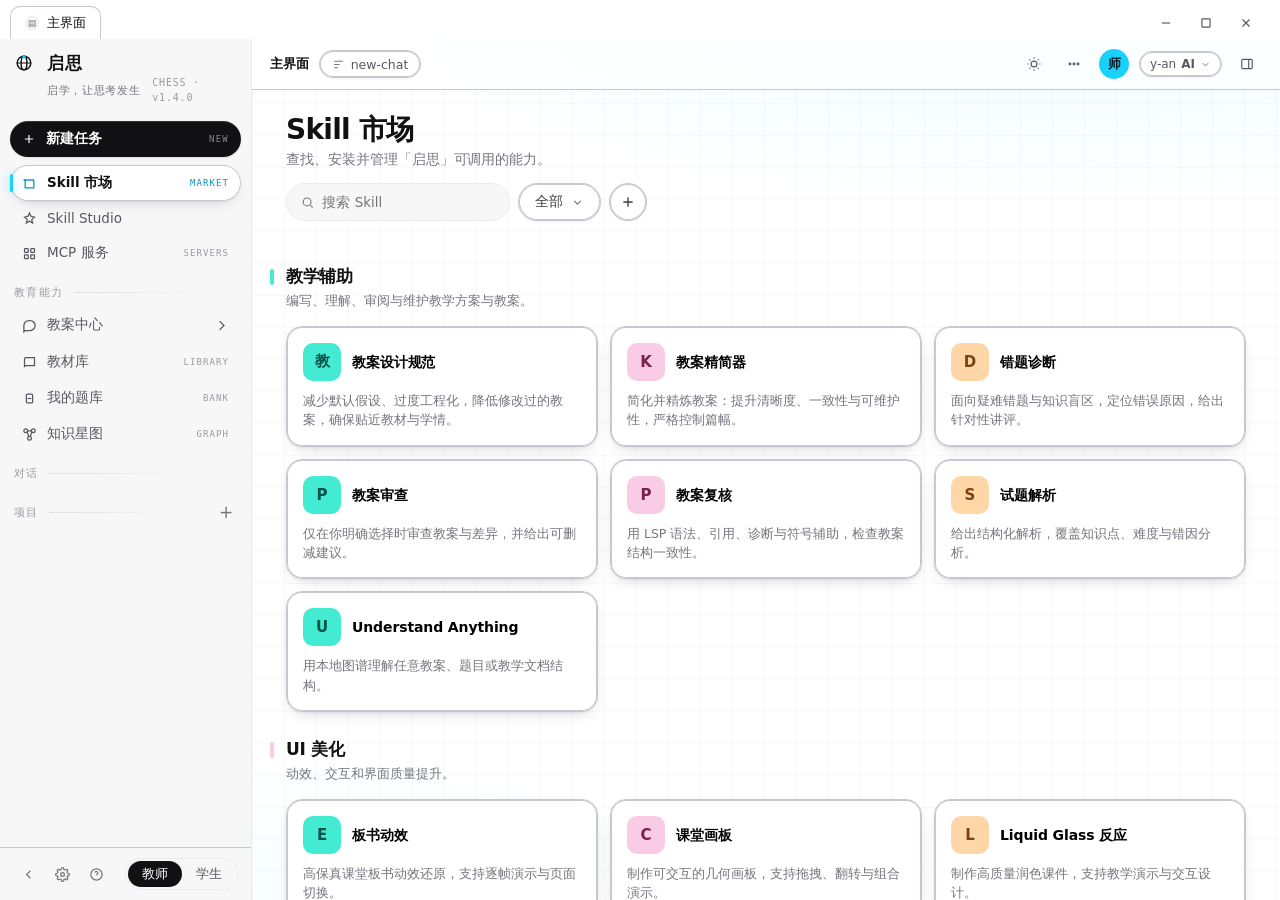
==== commit b2a21741: "feat(前端): Skill Studio（doc 34 §5.6）—— 候选箱 / 审查 / 编辑 / 已安装库 / 审计 此前"Skill 市场"只是硬编码的展示页（marketData 数组，" ====
--- a/static/index.html
+++ b/static/index.html
@@ -3,7 +3,7 @@
 <head>
 <meta charset="UTF-8">
 <meta name="viewport" content="width=device-width, initial-scale=1.0">
-<title>教育 Agent · UnderstandAnything</title>
+<title>启思 · CHESS</title>
 <script>
 // 提前加载主题，防止刷新闪烁
 (function(){
@@ -72,7 +72,6 @@
 button:focus-visible{outline:2px solid var(--blue);outline-offset:2px}
 svg{display:block}
 .hidden{display:none!important}
-
 /* ===== Window frame / top tabs ===== */
 .win{display:flex;flex-direction:column;height:100vh}
 .titlebar{display:flex;align-items:center;gap:2px;padding:6px 10px 0;background:#fff;position:relative}
@@ -86,7 +85,6 @@
 .wctl:hover{background:var(--bg-hover)}
 .wctl.close:hover{background:#e5484d;color:#fff}
 .wctl svg{width:14px;height:14px}
-
 /* ===== Shell ===== */
 .shell{display:flex;flex:1;min-height:0;background:var(--bg)}
 .sidebar{width:252px;flex:none;background:var(--bg-soft) !important;border-right:.5px solid var(--line);display:flex;flex-direction:column;min-height:0;transition:width 0.2s, background 0.3s}
@@ -105,6 +103,7 @@
 .snav:hover{background:var(--bg-hover)}
 .snav.active{background:var(--blue-soft);color:var(--blue);font-weight:500;border-radius:8px}
 .snav svg{width:15px;height:15px}
+.lesson-nav-group{margin:1px 0}.lesson-nav-toggle{cursor:pointer}.lesson-nav-caret{margin-left:auto;width:13px;height:13px;transition:transform .16s ease}.lesson-nav-group.open .lesson-nav-caret{transform:rotate(90deg)}.lesson-nav-children{display:grid;gap:2px;margin:2px 0 5px 37px}.lesson-nav-children[hidden]{display:none!important}.lesson-nav-child{display:flex;align-items:center;width:calc(100% - 10px);min-height:30px;border:0;border-radius:7px;background:transparent;color:var(--ink-600);padding:0 10px;font:12.5px var(--font);text-align:left;cursor:pointer}.lesson-nav-child:hover{background:var(--bg-hover);color:var(--ink-900)}.lesson-nav-child.active{background:var(--blue-soft);color:var(--blue);font-weight:600}.lesson-nav-child::before{content:'↳';margin-right:7px;opacity:.55}
 .sec-label{padding:14px 14px 6px;font-size:11px;font-weight:500;color:var(--ink-400);letter-spacing:.02em;text-transform:uppercase}
 .proj{display:flex;align-items:center;gap:8px;width:100%;padding:7px 12px;border:none;background:transparent;border-radius:var(--r-sm);font-size:13px;color:var(--ink-600);text-align:left}
 .proj:hover{background:var(--bg-hover)}
@@ -154,12 +153,10 @@
 .ai-chip{display:inline-flex;align-items:center;gap:5px;height:26px;padding:0 10px;border-radius:var(--r-pill);border:.5px solid var(--line);font-size:12px;color:var(--ink-600)}
 .ai-chip b{font-weight:600}
 .ai-chip .arrow{width:11px;height:11px;color:var(--ink-500)}
-
 /* ===== Scroll region ===== */
 .scroll{flex:1;min-height:0;overflow-y:auto}
 .view{display:none;height:100%}
 .view.active{display:flex;flex-direction:column}
-
 /* ===== Home / greeting / input ===== */
 .home{flex:1;display:flex;flex-direction:column;align-items:center;justify-content:center;padding:40px 48px 120px;text-align:center}
 .home-mark{width:64px;height:64px;margin-bottom:28px}
@@ -188,7 +185,6 @@
 .home-chips{display:flex;gap:8px;margin-top:20px;flex-wrap:wrap;justify-content:center}
 .hchip{height:30px;padding:0 14px;border-radius:var(--r-pill);background:var(--bg-soft);border:.5px solid var(--line);font-size:13px;color:var(--ink-600)}
 .hchip:hover{background:var(--bg-hover)}
-
 /* ===== Import card / skill market cards ===== */
 .mk-head{padding:22px 34px 0}
 .mk-title{font-size:26px;font-weight:600;letter-spacing:-.02em}
@@ -216,7 +212,6 @@
 .skill-card .sc-desc{font-size:12.5px;color:var(--ink-500);margin-top:10px;line-height:1.55;text-align:left}
 .check-orb{position:absolute;top:14px;right:14px;width:22px;height:22px;border-radius:var(--r-pill);background:var(--green-500);color:#fff;display:flex;align-items:center;justify-content:center}
 .check-orb svg{width:12px;height:12px}
-
 /* ===== Skill detail ===== */
 .sd{padding:26px 48px 50px}
 .sd-back{display:inline-flex;align-items:center;gap:6px;border:none;background:transparent;font-size:13px;color:var(--ink-600);margin-bottom:20px}
@@ -242,7 +237,6 @@
 .sd-row .r-name{font-size:13.5px;font-weight:500}
 .sd-row .r-desc{font-size:12px;color:var(--ink-500);margin-top:2px}
 .sd-row .r-tag{font-size:12px;color:var(--ink-600);background:var(--bg-soft);border:.5px solid var(--line);padding:4px 10px;border-radius:var(--r-pill)}
-
 /* ===== Generic list rows (textbook / API / table) ===== */
 .row-card{border:.5px solid var(--line);border-radius:var(--r-md);overflow:hidden}
 .lrow{display:flex;align-items:center;gap:14px;padding:14px 18px;border-bottom:.5px solid var(--line)}
@@ -274,7 +268,6 @@
 .ghost-btn{height:32px;padding:0 12px;border-radius:var(--r-sm);border:none;background:var(--bg-soft);color:var(--ink-700);font-size:13px;display:inline-flex;align-items:center;gap:5px}
 .ghost-btn:hover{background:var(--bg-hover)}
 .ghost-btn svg{width:14px;height:14px}
-
 /* ===== Section title rows ===== */
 .view-sec{padding:22px 34px 0}
 .view-h1{font-size:24px;font-weight:600;letter-spacing:-.02em}
@@ -282,14 +275,12 @@
 .sec-h{margin-top:26px}
 .sec-h h3{font-size:15px;font-weight:600}
 .sec-h p{font-size:12.5px;color:var(--ink-500);margin-top:3px}
-
 /* ===== Toggle switch ===== */
 .switch{width:46px;height:26px;border-radius:var(--r-pill);background:var(--line-strong);position:relative;border:none;transition:background .18s;flex:none}
 .switch::after{content:"";position:absolute;top:3px;left:3px;width:20px;height:20px;border-radius:var(--r-pill);background:#fff;box-shadow:0 1px 3px rgba(0,0,0,.2);transition:transform .18s}
 .switch.on{background:var(--orange)}
 .switch.on::after{transform:translateX(20px)}
 .switch.blue.on{background:var(--blue)}
-
 /* ===== Settings sections ===== */
 .set-body{padding:22px 40px 60px;max-width:860px}
 .set-body .close-x{position:absolute;top:18px;right:22px}
@@ -328,9 +319,9 @@
 .gdot{width:8px;height:8px;border-radius:var(--r-pill);background:#fff;border:2px solid var(--blue);flex:none}
 .gdot.gray{border-color:var(--ink-400)}
 .tag-pill{font-size:11px;background:var(--bg-hover);border:.5px solid var(--line);padding:2px 8px;border-radius:var(--r-pill);color:var(--ink-600)}
-.diff-pos{color:var(--green)} .diff-neg{color:var(--red)}
+.diff-pos{color:var(--green)}
+.diff-neg{color:var(--red)}
 .mono{font-family:ui-monospace,SFMono-Regular,Menlo,Consolas,monospace;font-size:12px;color:var(--ink-500)}
-
 /* ===== Popover / modal ===== */
 .pop{position:absolute;background:#fff;border:.5px solid var(--line);border-radius:var(--r-md);box-shadow:var(--shadow-md);z-index:60;overflow:hidden}
 .pop-head{display:flex;align-items:center;justify-content:space-between;padding:12px 14px;border-bottom:.5px solid var(--line)}
@@ -360,7 +351,6 @@
 .m-check{display:flex;align-items:center;justify-content:space-between;margin-top:14px;font-size:13px;color:var(--ink-700)}
 .m-check .ck{display:flex;align-items:center;gap:8px}
 .m-foot{display:flex;justify-content:flex-end;gap:8px;margin-top:22px}
-
 /* ===== Side panel (right quadrant) ===== */
 .sidepanel{width:300px;flex:none;border-left:.5px solid var(--line);background:var(--bg);display:flex;flex-direction:column;align-items:stretch;justify-content:flex-start;padding:18px 16px;min-height:0}
 .sp-title{font-size:15px;font-weight:600}
@@ -385,13 +375,13 @@
 .sp-kv .v{color:var(--ink-900);font-weight:500;text-align:right;word-break:break-all}
 .sp-empty{color:var(--ink-400);font-size:12.5px;text-align:center;padding:24px 10px;line-height:1.7}
 .sp-act{display:flex;gap:6px;flex-wrap:wrap;margin-top:10px}
-
 /* small buttons inside content */
 .icon-ghost{width:28px;height:28px;border-radius:var(--r-sm);border:none;background:transparent;color:var(--ink-500);display:inline-flex;align-items:center;justify-content:center}
 .icon-ghost:hover{background:var(--bg-hover);color:var(--ink-900)}
 .icon-ghost svg{width:15px;height:15px}
 </style>
-<link rel="icon" type="image/x-icon" href="/static/favicon.ico">
+<!-- Apple-style presentation layer only: no behavior or API changes. -->
+<link rel="stylesheet" href="/static/_qisi-apple-ui.css">
 </head>
 <body>
 <div class="win">
@@ -412,8 +402,8 @@
     <!-- ===== Sidebar ===== -->
     <aside class="sidebar">
       <div class="side-brand">
-        <div class="name">教育 Agent</div>
-        <div class="ver">v1.4.0</div>
+        <div class="name">启思</div>
+        <div class="ver">CHESS · v1.4.0</div>
       </div>
       <div class="side-actions">
         <button class="newtask" id="newChatBtn">
@@ -426,21 +416,33 @@
           <svg viewBox="0 0 24 24" fill="none" stroke="currentColor" stroke-width="2"><path d="M3 5l1 2 2-1 2 1 2-1 2 1 2-1 2 1 2-1 1 2"/><path d="M5 7v12h14V7"/></svg>
           Skill 市场
         </button>
+        <!-- Skill Studio（doc 34 §5.6）：候选箱 / 审查 / 编辑 / 已安装库。
+             独立页面，不带 data-view —— 本页的 .snav[data-view] 绑定不会拦它。 -->
+        <button class="snav" onclick="location.href='/static/skill-studio.html'">
+          <svg viewBox="0 0 24 24" fill="none" stroke="currentColor" stroke-width="2"><path d="M12 3l2.2 5.3L20 10l-4.4 3.4L17 19l-5-2.8L7 19l1.4-5.6L4 10l5.8-1.7z"/></svg>
+          Skill Studio
+        </button>
         <button class="snav" data-view="services">
           <svg viewBox="0 0 24 24" fill="none" stroke="currentColor" stroke-width="2"><rect x="4" y="4" width="6" height="6" rx="1"/><rect x="14" y="4" width="6" height="6" rx="1"/><rect x="4" y="14" width="6" height="6" rx="1"/><rect x="14" y="14" width="6" height="6" rx="1"/></svg>
           MCP 服务
         </button>
-        <button class="snav" data-view="workbench" data-ro="teacher">
-          <svg viewBox="0 0 24 24" fill="none" stroke="currentColor" stroke-width="2"><rect x="3" y="4" width="18" height="17" rx="2"/><path d="M3 9h18M8 4v5M16 4v5"/></svg>
-          教师工作台
-        </button>
       </div>
 
       <div class="sec-label">教育能力</div>
       <div class="side-nav">
-        <button class="snav" data-view="chat">
+        <div class="lesson-nav-group" id="lessonCenterNav" data-ro="teacher">
+          <button class="snav lesson-nav-toggle" id="lessonCenterToggle" type="button" aria-expanded="false" aria-controls="lessonCenterChildren" onclick="var g=document.getElementById('lessonCenterNav'),c=document.getElementById('lessonCenterChildren'),o=!(g&&g.classList.contains('open'));if(g)g.classList.toggle('open',o);if(c)c.hidden=!o;this.setAttribute('aria-expanded',o?'true':'false');return false;">
+            <svg viewBox="0 0 24 24" fill="none" stroke="currentColor" stroke-width="2"><path d="M21 12a8 8 0 0 1-8 8H5l-2 2V12a8 8 0 0 1 8-8h2a8 8 0 0 1 8 8z"/></svg>
+            教案中心 <svg class="lesson-nav-caret" viewBox="0 0 24 24" fill="none" stroke="currentColor" stroke-width="2"><path d="M9 5l7 7-7 7"/></svg>
+          </button>
+          <div class="lesson-nav-children" id="lessonCenterChildren" hidden>
+            <button class="lesson-nav-child" type="button" data-lesson-surface="plan">教案</button>
+            <button class="lesson-nav-child" type="button" data-lesson-surface="ppt">PPT</button>
+          </div>
+        </div>
+        <button class="snav" data-view="chat" data-ro="student">
           <svg viewBox="0 0 24 24" fill="none" stroke="currentColor" stroke-width="2"><path d="M21 12a8 8 0 0 1-8 8H5l-2 2V12a8 8 0 0 1 8-8h2a8 8 0 0 1 8 8z"/></svg>
-          <span data-ro="teacher">教案中心</span><span data-ro="student">AI 答疑</span>
+          AI 答疑
         </button>
         <button class="snav" data-view="library" data-ro="teacher">
           <svg viewBox="0 0 24 24" fill="none" stroke="currentColor" stroke-width="2"><path d="M4 19.5A2.5 2.5 0 0 1 6.5 17H20V4H6.5A2.5 2.5 0 0 0 4 6.5v13z"/></svg>
@@ -460,6 +462,9 @@
         </button>
       </div>
 
+      <div class="sec-label">对话</div>
+      <div class="side-nav" id="conversationBox" style="overflow-y:auto;max-height:18vh;min-height:0"></div>
+
       <div class="sec-label" style="display:flex;align-items:center;justify-content:space-between;padding-right:14px">项目
         <button id="projAdd" title="新增项目" style="width:22px;height:22px;border-radius:6px;border:none;background:transparent;color:var(--ink-500);display:inline-flex;align-items:center;justify-content:center;font-size:17px;line-height:1;cursor:pointer">+</button>
       </div>
@@ -504,7 +509,7 @@
         <div class="view active" id="view-market">
           <div class="mk-head">
             <div class="mk-title">Skill 市场</div>
-            <div class="mk-sub">查找、安装并管理「教育 Agent」可调用的能力。</div>
+            <div class="mk-sub">查找、安装并管理「启思」可调用的能力。</div>
             <div class="mk-toolbar">
               <div class="search-pill">
                 <svg viewBox="0 0 24 24" fill="none" stroke="currentColor" stroke-width="2"><circle cx="11" cy="11" r="7"/><path d="M21 21l-4-4"/></svg>
@@ -533,7 +538,7 @@
               <div class="home-input">
                 <textarea id="chatInput" rows="1" placeholder="描述你想生成的教案、题目或教学问题…"></textarea>
                 <div class="home-toolbar">
-                  <button class="htool" id="attBtn" title="上传 PDF 教材/资料"><svg viewBox="0 0 24 24" fill="none" stroke="currentColor" stroke-width="2"><path d="M12 16V4M7 9l5-5 5 5"/><path d="M4 20h16"/></svg></button>
+                  <button class="htool" id="attBtn" title="上传 PDF、题目截图或公式图片"><svg viewBox="0 0 24 24" fill="none" stroke="currentColor" stroke-width="2"><path d="M12 16V4M7 9l5-5 5 5"/><path d="M4 20h16"/></svg></button>
                   <span class="access-tag" id="accessTag" title="回答依据的知识范围"><svg viewBox="0 0 24 24" fill="none" stroke="currentColor" stroke-width="2"><rect x="4" y="10" width="16" height="10" rx="2"/><path d="M8 10V7a4 4 0 0 1 8 0v3"/></svg><span id="accessName">教材</span></span>
                   <div class="spacer" style="flex:1"></div>
                   <button class="model-pill" id="modelPill" title="Agent 模式 / 模型"><b id="modelName">deepseek-v4-flash</b><span id="modeName">自动</span><svg class="caret" viewBox="0 0 24 24" fill="none" stroke="currentColor" stroke-width="2"><path d="M6 9l6 6 6-6"/></svg></button>
@@ -549,7 +554,7 @@
               <div class="home-input">
                 <textarea id="chatInput2" rows="1" placeholder="继续提问…（Enter 发送，Shift+Enter 换行）"></textarea>
                 <div class="home-toolbar">
-                  <button class="htool" id="attBtn2" title="上传 PDF 教材/资料"><svg viewBox="0 0 24 24" fill="none" stroke="currentColor" stroke-width="2"><path d="M12 16V4M7 9l5-5 5 5"/><path d="M4 20h16"/></svg></button>
+                  <button class="htool" id="attBtn2" title="上传 PDF、题目截图或公式图片"><svg viewBox="0 0 24 24" fill="none" stroke="currentColor" stroke-width="2"><path d="M12 16V4M7 9l5-5 5 5"/><path d="M4 20h16"/></svg></button>
                   <span class="access-tag" id="accessTag2" title="回答依据的知识范围"><svg viewBox="0 0 24 24" fill="none" stroke="currentColor" stroke-width="2"><rect x="4" y="10" width="16" height="10" rx="2"/><path d="M8 10V7a4 4 0 0 1 8 0v3"/></svg><span id="accessName2">教材</span></span>
                   <div class="spacer" style="flex:1"></div>
                   <button class="model-pill" id="modelPill2" title="Agent 模式 / 模型"><b id="modelName2">deepseek-v4-flash</b><span id="modeName2">自动</span><svg class="caret" viewBox="0 0 24 24" fill="none" stroke="currentColor" stroke-width="2"><path d="M6 9l6 6 6-6"/></svg></button>
@@ -558,6 +563,35 @@
               </div>
             </div>
           </div>
+        </div>
+
+        <!-- ===== 教案中心：保留 CHESS 界面，恢复本地 Agent B 教案工作台 ===== -->
+        <div class="view" id="view-design">
+          <style>
+            #view-design{height:100%;min-height:0;overflow:hidden;background:#edf1f6}
+            .lesson-shell{max-width:1280px;margin:0 auto;padding:26px 30px 48px}.lesson-hero{display:flex;justify-content:space-between;gap:18px;align-items:flex-end;margin-bottom:18px}.lesson-eyebrow{font-size:11px;letter-spacing:.16em;color:var(--ink-400)}.lesson-hero h1{font-size:27px;letter-spacing:-.04em;margin:6px 0}.lesson-hero p{color:var(--ink-500);font-size:13px}.lesson-save{font-size:12px;color:var(--ink-500);white-space:nowrap}.lesson-grid{display:grid;grid-template-columns:minmax(260px,.72fr) minmax(440px,1.4fr);gap:16px;align-items:start}.lesson-card{background:var(--bg);border:1px solid var(--line);border-radius:14px;padding:17px}.lesson-card h2{font-size:14px;margin-bottom:14px}.lesson-field{display:block;margin:0 0 12px}.lesson-field span{display:block;font-size:11px;color:var(--ink-500);margin-bottom:5px}.lesson-field input,.lesson-field textarea{width:100%;border:1px solid var(--line-strong);background:var(--bg);color:var(--ink-900);border-radius:8px;padding:8px 9px;font:13px var(--font);outline:none}.lesson-field textarea{resize:vertical;min-height:62px;line-height:1.55}.lesson-field input:focus,.lesson-field textarea:focus{border-color:var(--blue)}.lesson-actions{display:flex;gap:8px;flex-wrap:wrap;margin-top:16px}.lesson-actions button{border:1px solid var(--line-strong);border-radius:8px;background:var(--bg);color:var(--ink-700);padding:8px 11px;font:12px var(--font);cursor:pointer}.lesson-actions .primary{background:var(--dark);border-color:var(--dark);color:#fff}.lesson-actions button:disabled{opacity:.55;cursor:wait}.lesson-tip{margin-top:15px;padding:10px;border-radius:8px;background:var(--bg-soft);color:var(--ink-500);font-size:11.5px;line-height:1.6}.lesson-doc{min-height:620px;padding:52px 64px;background:#fff;border:1px solid #e3e6ea;border-radius:5px;box-shadow:0 10px 28px rgba(15,23,42,.08);color:#202124;font-family:"SimSun","Songti SC",serif;line-height:1.85;outline:none}.lesson-doc h1{text-align:center;font-size:25px;margin:0 0 30px}.lesson-doc h2{font-size:17px;margin:20px 0 9px;border-left:3px solid #111;padding-left:9px}.lesson-doc p{margin:7px 0}.lesson-doc table{width:100%;border-collapse:collapse;margin:8px 0 15px;font-size:13px}.lesson-doc th,.lesson-doc td{border:1px solid #737373;padding:7px 9px;vertical-align:top}.lesson-doc th{background:#f6f6f6}.lesson-status{min-height:20px;margin-top:12px;color:var(--ink-500);font-size:12px}.lesson-status.error{color:var(--red)}@media(max-width:900px){.lesson-shell{padding:18px 14px}.lesson-grid{grid-template-columns:1fr}.lesson-doc{min-height:480px;padding:34px 26px}}
+            .lesson-word-top{height:52px;display:flex;align-items:center;gap:7px;padding:8px 16px;background:#fff;border-bottom:1px solid var(--line);overflow-x:auto;flex:none}.lesson-word-top button,.lesson-word-top select,.lesson-formatbar button,.lesson-formatbar select{height:30px;border:1px solid var(--line-strong);border-radius:7px;background:#fff;color:var(--ink-700);padding:0 9px;font:12px var(--font);cursor:pointer;white-space:nowrap}.lesson-word-top select{max-width:190px}.lesson-word-top .primary{background:#2563eb;color:#fff;border-color:#2563eb}.lesson-word-top .spacer{flex:1}.lesson-save-state{font-size:12px;color:#16a34a;white-space:nowrap}.lesson-word-studio{height:calc(100% - 52px);display:flex;min-height:0}.lesson-word-main{min-width:0;flex:1;display:flex;flex-direction:column}.lesson-formatbar{height:45px;display:flex;align-items:center;gap:5px;padding:6px 14px;background:#fff;border-bottom:1px solid var(--line);overflow:auto}.lesson-formatbar .sep{height:22px;width:1px;background:var(--line);margin:0 3px}.lesson-page-state{font:11px var(--font);color:var(--ink-500);white-space:nowrap;margin-left:4px}.lesson-page-scroll{flex:1;overflow:auto;padding:28px 24px 70px}.lesson-page-stack{display:flex;flex-direction:column;gap:30px;align-items:center}.lesson-doc-page{position:relative;box-sizing:border-box;width:794px;min-height:1123px;margin:0 auto;padding:68px 72px 82px;background:#fff;box-shadow:0 2px 13px rgba(15,23,42,.16);outline:none;color:#171717;font:14px/1.75 "SimSun","Songti SC",serif;flex:none}.lesson-doc-page::before{content:attr(data-page-label);position:absolute;left:-54px;top:10px;color:#94a3b8;font:11px var(--font)}.lesson-doc-page.active{box-shadow:0 2px 13px rgba(15,23,42,.16),0 0 0 2px rgba(37,99,235,.2)}.lesson-doc-page:focus{box-shadow:0 2px 13px rgba(15,23,42,.16),0 0 0 2px rgba(37,99,235,.28)}.lesson-doc-page h1{text-align:center;margin:0 0 22px;font-size:23px}.lesson-doc-page h2{margin:20px 0 9px;font-size:17px}.lesson-doc-page p{margin:6px 0;min-height:1.5em}.lesson-doc-page table{width:100%;border-collapse:collapse;table-layout:fixed;margin:7px 0 14px}.lesson-doc-page td,.lesson-doc-page th{border:1px solid #555;padding:7px 9px;vertical-align:top}.lesson-doc-page th{background:#fafafa}.lesson-doc-page img{max-width:100%;height:auto}.lesson-agent-fab{position:fixed;z-index:62;right:30px;bottom:30px;height:52px;display:flex;align-items:center;gap:9px;padding:0 14px 0 7px;border:1px solid rgba(255,255,255,.55);border-radius:18px;background:linear-gradient(135deg,#2563eb 0%,#4f46e5 58%,#7c3aed 100%);box-shadow:0 14px 34px rgba(37,99,235,.32),0 3px 10px rgba(15,23,42,.18);color:#fff;font:650 12px var(--font);cursor:grab;user-select:none;touch-action:none;white-space:nowrap;transition:box-shadow .18s ease,transform .18s ease,filter .18s ease,opacity .15s ease,visibility .15s ease}.lesson-agent-fab:hover{transform:translateY(-2px);box-shadow:0 18px 40px rgba(37,99,235,.38),0 4px 12px rgba(15,23,42,.2)}.lesson-agent-fab:focus-visible{outline:3px solid rgba(147,197,253,.7);outline-offset:3px}.lesson-agent-fab.dragging{cursor:grabbing;transform:scale(.98);transition:none;filter:saturate(1.1)}.lesson-agent-fab.active{opacity:0;visibility:hidden;pointer-events:none;transform:scale(.9)}.lesson-agent-fab-avatar{width:38px;height:38px;border-radius:13px;display:grid;place-items:center;background:rgba(255,255,255,.18);box-shadow:inset 0 0 0 1px rgba(255,255,255,.15);font-size:16px;font-weight:800}.lesson-agent-fab-copy{display:flex;flex-direction:column;align-items:flex-start;line-height:1.12}.lesson-agent-fab-copy small{margin-top:4px;font-size:9px;font-weight:450;opacity:.75}.lesson-agent-fab-grip{display:grid;grid-template-columns:repeat(2,2px);gap:3px;margin-left:1px;opacity:.65}.lesson-agent-fab-grip i{width:2px;height:2px;border-radius:50%;background:currentColor}.lesson-ai-sidebar{position:fixed;z-index:60;right:24px;top:92px;width:390px;height:min(650px,calc(100vh - 115px));display:none;flex-direction:column;overflow:hidden;resize:both;background:#fff;border:1px solid #dbe2ec;border-radius:15px;box-shadow:0 24px 72px rgba(15,23,42,.25)}.lesson-ai-sidebar.open{display:flex}.lesson-agent-head{display:flex;align-items:center;gap:9px;padding:10px 11px 10px 13px;border-bottom:1px solid var(--line);background:linear-gradient(135deg,#eff6ff,#fff);cursor:move;user-select:none}.lesson-agent-avatar{width:33px;height:33px;border-radius:10px;background:linear-gradient(135deg,#2563eb,#7c3aed);display:grid;place-items:center;color:#fff;font-weight:700}.lesson-agent-name{flex:1;font-size:13px;font-weight:700}.lesson-agent-name small{display:block;margin-top:2px;color:var(--ink-400);font-size:10px;font-weight:400}.lesson-agent-close{border:0;background:transparent;font-size:21px;color:var(--ink-500);cursor:pointer}.lesson-agent-log{flex:1;overflow:auto;padding:13px;background:#f7f9fc}.agent-msg{max-width:88%;margin:0 0 9px;padding:8px 10px;border:1px solid #e2e8f0;border-radius:5px 12px 12px 12px;background:#fff;font-size:12px;line-height:1.6;white-space:pre-wrap}.agent-msg.user{margin-left:auto;border-color:#2563eb;border-radius:12px 5px 12px 12px;background:#2563eb;color:#fff}.agent-msg.error{border-color:#fecaca;background:#fff1f2;color:#b91c1c}.lesson-agent-quick{display:flex;flex-wrap:wrap;gap:5px;padding:9px 11px 0;background:#fff}.lesson-agent-quick button{border:1px solid #bfdbfe;border-radius:7px;background:#fff;color:#2563eb;padding:5px 7px;font:11px var(--font);cursor:pointer}.lesson-agent-compose{padding:9px 11px 11px;background:#fff}.lesson-agent-compose textarea{width:100%;height:58px;box-sizing:border-box;border:1px solid var(--line-strong);border-radius:8px;padding:7px;resize:none;outline:none;font:12px var(--font)}.lesson-agent-send-row{display:flex;justify-content:flex-end;margin-top:7px}.lesson-agent-send-row button{border:0;border-radius:7px;background:#2563eb;color:#fff;padding:6px 12px;font:12px var(--font);cursor:pointer}@media(max-width:820px){.lesson-doc-page{width:100%;min-height:900px;padding:42px 28px}.lesson-doc-page::before{display:none}.lesson-ai-sidebar{left:12px;right:12px;width:auto;max-width:none;resize:none}.lesson-word-top{height:auto;flex-wrap:wrap}.lesson-word-studio{height:calc(100% - 94px)}.lesson-agent-fab{right:16px;bottom:18px;height:48px;padding-right:10px;border-radius:16px}.lesson-agent-fab-avatar{width:35px;height:35px}.lesson-agent-fab-copy small,.lesson-agent-fab-grip{display:none}}
+            .lesson-library-layer{position:fixed;inset:0;z-index:70;background:rgba(15,23,42,.22);opacity:0;visibility:hidden;pointer-events:none;transition:opacity .18s ease,visibility .18s ease}.lesson-library-layer.open{opacity:1;visibility:visible;pointer-events:auto}.lesson-library-drawer{position:absolute;right:0;top:0;width:min(1000px,calc(100vw - 44px));height:100%;box-sizing:border-box;background:#f8fafc;border-left:1px solid var(--line);box-shadow:-18px 0 52px rgba(15,23,42,.16);display:flex;flex-direction:column;transform:translateX(24px);transition:transform .2s ease}.lesson-library-layer.open .lesson-library-drawer{transform:translateX(0)}.lesson-library-head{display:flex;align-items:flex-start;gap:12px;padding:22px 24px 17px;background:#fff;border-bottom:1px solid var(--line)}.lesson-library-head-main{min-width:0;flex:1}.lesson-library-title{font-size:20px;font-weight:750;color:var(--ink-900);letter-spacing:-.02em}.lesson-library-sub{font-size:12px;color:var(--ink-500);margin-top:4px;line-height:1.55}.lesson-library-close{width:34px;height:34px;border:0;border-radius:9px;background:var(--bg-soft);font-size:21px;color:var(--ink-500);cursor:pointer}.lesson-library-tools{padding:14px 20px 12px;background:#fff;border-bottom:1px solid var(--line)}.lesson-library-actions{display:flex;gap:8px;flex-wrap:wrap}.lesson-library-search{height:40px;margin-top:11px;display:flex;align-items:center;gap:8px;padding:0 12px;border:1px solid var(--line-strong);border-radius:9px;background:var(--bg-soft);color:var(--ink-400)}.lesson-library-search input{width:100%;min-width:0;border:0;outline:0;background:transparent;color:var(--ink-800);font:13px var(--font)}.lesson-library-filters{display:flex;gap:6px;margin-top:10px;overflow-x:auto;padding-bottom:2px}.lesson-library-filter{height:29px;padding:0 11px;border:1px solid var(--line);border-radius:999px;background:#fff;color:var(--ink-500);font:11.5px var(--font);white-space:nowrap;cursor:pointer}.lesson-library-filter.active{border-color:#bfdbfe;background:#eff6ff;color:#1d4ed8;font-weight:650}.lesson-library-standard{margin:14px 20px 0;padding:12px 14px;border:1px solid #dbeafe;border-radius:11px;background:#eff6ff;color:#475569;font-size:11.5px;line-height:1.65}.lesson-library-standard b{color:#1d4ed8}.lesson-library-standard span{color:#8494ad}.lesson-library-list{min-height:0;flex:1;overflow:auto;padding:16px 20px 92px;display:grid;grid-template-columns:repeat(3,minmax(0,1fr));gap:15px;align-content:start}.lesson-library-empty{grid-column:1/-1;padding:58px 18px;text-align:center;color:var(--ink-400);font-size:13px;line-height:1.7}.lesson-library-card{min-width:0;background:#fff;border:1px solid var(--line);border-radius:13px;padding:9px 9px 10px;transition:border-color .15s ease,box-shadow .15s ease,transform .15s ease}.lesson-library-card:hover{border-color:#93c5fd;box-shadow:0 9px 24px rgba(37,99,235,.09);transform:translateY(-1px)}.lesson-library-card.ref{border-color:#60a5fa;background:#fbfdff}.lesson-library-preview{position:relative;width:100%;height:238px;overflow:hidden;border:1px solid #d8dee8;border-radius:9px;background:#e8edf4;cursor:pointer}.lesson-library-preview:after{content:"点击查看并套用";position:absolute;left:0;right:0;bottom:0;padding:20px 8px 8px;text-align:center;color:#fff;font-size:11px;background:linear-gradient(transparent,rgba(15,23,42,.72));opacity:0;transition:opacity .15s}.lesson-library-card:hover .lesson-library-preview:after{opacity:1}.lesson-library-mini-page{position:absolute;left:0;top:0;box-sizing:border-box;width:794px;min-height:1123px;padding:68px 72px 82px;background:#fff;color:#171717;font:14px/1.75 "SimSun","Songti SC",serif;transform-origin:top left;pointer-events:none}.lesson-library-mini-page h1{margin:0 0 22px;text-align:center;font:700 23px/1.35 "SimSun","Songti SC",serif}.lesson-library-mini-page h2{margin:20px 0 10px;font-size:17px}.lesson-library-mini-page p{margin:6px 0;min-height:1.5em}.lesson-library-mini-page table{width:100%;border-collapse:collapse;table-layout:fixed;margin:4px 0 14px}.lesson-library-mini-page td,.lesson-library-mini-page th{border:1px solid #52525b;padding:7px 9px;vertical-align:top}.lesson-library-card-head{display:flex;align-items:flex-start;gap:9px;padding:11px 4px 0}.lesson-library-card-icon{width:30px;height:30px;border-radius:8px;background:#eff6ff;color:#2563eb;display:flex;align-items:center;justify-content:center;flex:none;font-size:13px}.lesson-library-card-main{min-width:0;flex:1}.lesson-library-card-title{font-size:13px;font-weight:650;color:var(--ink-900);line-height:1.4}.lesson-library-card-meta{font-size:10.5px;color:var(--ink-500);margin-top:3px;white-space:nowrap;overflow:hidden;text-overflow:ellipsis}.lesson-library-tags{display:flex;gap:5px;flex-wrap:wrap;margin:8px 4px 0}.lesson-library-tag{padding:3px 7px;border-radius:999px;background:var(--bg-soft);color:var(--ink-500);font-size:10px}.lesson-library-card-actions{display:flex;align-items:center;gap:5px;margin-top:9px;padding:9px 3px 0;border-top:1px solid var(--line);flex-wrap:wrap}.lesson-library-card-actions button{height:27px;border:1px solid var(--line);border-radius:7px;background:#fff;color:var(--ink-600);padding:0 8px;font:11px var(--font);cursor:pointer}.lesson-library-card-actions .active{background:#eff6ff;border-color:#bfdbfe;color:#1d4ed8}.lesson-library-card-actions .delete{margin-left:auto;color:#dc2626;border-color:transparent}.lesson-library-foot{position:absolute;left:0;right:0;bottom:0;display:flex;align-items:center;gap:10px;padding:12px 20px;background:rgba(255,255,255,.97);border-top:1px solid var(--line);backdrop-filter:blur(10px)}.lesson-library-ref-count{min-width:0;flex:1;font-size:11.5px;color:var(--ink-500)}.lesson-library-ref-count b{color:#1d4ed8}.lesson-library-agent-note{display:none;padding:7px 11px 0;color:#2563eb;font:11px var(--font)}.lesson-library-agent-note.active{display:block}@media(max-width:900px){.lesson-library-list{grid-template-columns:repeat(2,minmax(0,1fr))}}@media(max-width:560px){.lesson-library-drawer{width:100vw}.lesson-library-list{padding-left:12px;padding-right:12px;grid-template-columns:1fr}.lesson-library-tools{padding-left:12px;padding-right:12px}.lesson-library-preview{height:260px}}
+            .lesson-workspace-tabs{display:flex;align-items:center;gap:4px;padding:8px 16px;background:#fff;border-bottom:1px solid var(--line)}.lesson-workspace-tab{height:31px;border:1px solid transparent;border-radius:8px;background:transparent;color:var(--ink-500);padding:0 12px;font:650 12px var(--font);cursor:pointer}.lesson-workspace-tab.active{background:#eff6ff;border-color:#bfdbfe;color:#1d4ed8}.lesson-workspace-hint{margin-left:6px;color:var(--ink-400);font-size:11px}.lesson-ppt-studio{display:none;height:calc(100% - 94px);min-height:0;background:#eef2f7}.lesson-ppt-studio.active{display:flex;flex-direction:column}.lesson-ppt-toolbar{display:flex;align-items:center;gap:8px;padding:10px 16px;background:#fff;border-bottom:1px solid var(--line)}.lesson-ppt-toolbar strong{font-size:13px;color:var(--ink-800)}.lesson-ppt-toolbar span{font-size:11px;color:var(--ink-500)}.lesson-ppt-toolbar .spacer{flex:1}.lesson-ppt-toolbar button,.lesson-ppt-toolbar select{height:31px;border:1px solid #bfdbfe;border-radius:8px;background:#fff;color:#1d4ed8;padding:0 10px;font:12px var(--font);cursor:pointer}.lesson-ppt-toolbar select{max-width:155px}.lesson-ppt-toolbar button.primary{background:#2563eb;border-color:#2563eb;color:#fff}.lesson-ppt-toolbar button:disabled{opacity:.6;cursor:wait}.lesson-ppt-body{min-height:0;flex:1;display:grid;grid-template-columns:220px minmax(0,1fr);gap:18px;padding:18px;overflow:hidden}.lesson-ppt-thumbs{overflow:auto;display:flex;flex-direction:column;gap:9px;padding-right:4px}.lesson-ppt-thumb{width:100%;box-sizing:border-box;text-align:left;border:1px solid #d8e0eb;border-radius:9px;background:#fff;padding:8px;cursor:pointer}.lesson-ppt-thumb.active{border-color:#2563eb;box-shadow:0 0 0 2px rgba(37,99,235,.14)}.lesson-ppt-thumb b{display:block;font-size:11px;color:#334155;overflow:hidden;text-overflow:ellipsis;white-space:nowrap}.lesson-ppt-thumb small{display:block;margin-top:3px;color:#94a3b8;font-size:10px}.lesson-ppt-stage-wrap{min-width:0;overflow:auto;display:grid;place-items:center;padding:8px}.lesson-ppt-stage{position:relative;width:min(100%,960px);aspect-ratio:16/9;overflow:hidden;border-radius:12px;background:#fff;box-shadow:0 16px 42px rgba(15,23,42,.16);color:#172033;padding:clamp(24px,5vw,72px);box-sizing:border-box}.lesson-ppt-stage.rendered{padding:0}.lesson-ppt-stage.rendered svg{display:block;width:100%;height:100%}.lesson-ppt-stage.cover{background:linear-gradient(135deg,#0f3e84,#2563eb 58%,#7c3aed);color:#fff}.lesson-ppt-stage .ppt-kicker{font-size:clamp(10px,1.2vw,16px);letter-spacing:.12em;opacity:.72}.lesson-ppt-stage h1{margin:10% 0 16px;font-size:clamp(30px,5vw,68px);line-height:1.16;letter-spacing:-.045em}.lesson-ppt-stage h2{margin:0 0 23px;font-size:clamp(25px,3.2vw,46px);line-height:1.22}.lesson-ppt-stage p{font-size:clamp(14px,1.65vw,23px);line-height:1.6;color:inherit}.lesson-ppt-cards{display:grid;grid-template-columns:repeat(3,minmax(0,1fr));gap:14px}.lesson-ppt-card{min-height:112px;padding:14px;border:1px solid #dbeafe;border-radius:10px;background:#f8fbff;font-size:clamp(12px,1.25vw,18px);line-height:1.55}.lesson-ppt-stage .ppt-page-no{position:absolute;right:28px;bottom:20px;font-size:12px;opacity:.58}.lesson-ppt-empty{color:#64748b;font-size:13px}@media(max-width:760px){.lesson-workspace-hint{display:none}.lesson-ppt-studio{height:calc(100% - 125px)}.lesson-ppt-body{grid-template-columns:1fr;padding:12px}.lesson-ppt-thumbs{flex-direction:row;max-height:96px}.lesson-ppt-thumb{min-width:145px}.lesson-ppt-toolbar{flex-wrap:wrap}.lesson-ppt-toolbar .spacer{display:none}}
+            /* 原版 PPT 工作台的编辑器：页/对象/版式操作在右栏，画布仍是同源 SVG。 */
+            .lesson-ppt-body{grid-template-columns:190px minmax(0,1fr) 260px;gap:14px}.lesson-ppt-thumb-pane{position:relative;min-width:0;overflow:visible}.lesson-ppt-thumb-toggle{position:absolute;right:-9px;bottom:8px;z-index:3;width:34px;height:34px;border:1px solid #cbd5e1;border-radius:10px;background:#fff;color:#475569;box-shadow:0 3px 10px rgba(15,23,42,.12);cursor:pointer;font-size:20px;line-height:1}.lesson-ppt-body.ppt-thumbs-collapsed{grid-template-columns:42px minmax(0,1fr) 260px}.lesson-ppt-body.ppt-thumbs-collapsed .lesson-ppt-thumbs{display:none}.lesson-ppt-body.ppt-thumbs-collapsed .lesson-ppt-thumb-toggle{right:2px;bottom:auto;top:8px}.lesson-ppt-editor{overflow:auto;border:1px solid #d9e2ee;border-radius:11px;background:#fff;padding:12px}.lesson-ppt-editor h3{margin:0 0 10px;font-size:12px;color:#1e293b}.lesson-ppt-editor label{display:block;margin:9px 0 4px;color:#64748b;font-size:10px;font-weight:650}.lesson-ppt-editor input,.lesson-ppt-editor textarea,.lesson-ppt-editor select{width:100%;box-sizing:border-box;border:1px solid #cbd5e1;border-radius:7px;padding:7px;color:#1e293b;font:12px var(--font);outline-color:#2563eb;background:#fff}.lesson-ppt-editor textarea{height:88px;resize:vertical;line-height:1.5}.lesson-ppt-editor .row{display:flex;gap:6px}.lesson-ppt-editor .row>*{min-width:0;flex:1}.lesson-ppt-editor button{min-height:29px;border:1px solid #bfdbfe;border-radius:7px;background:#fff;color:#1d4ed8;padding:5px 7px;font:11px var(--font);cursor:pointer}.lesson-ppt-editor button.danger{color:#b91c1c;border-color:#fecaca}.lesson-ppt-editor .editor-sep{height:1px;background:#e2e8f0;margin:12px 0}.lesson-ppt-editor .object-item{display:flex;gap:5px;align-items:center;margin-top:6px;padding:6px;border-radius:7px;background:#f8fafc;color:#475569;font-size:11px}.lesson-ppt-editor .object-item span{min-width:0;flex:1;overflow:hidden;text-overflow:ellipsis;white-space:nowrap}.lesson-ppt-stage.rendered [data-slot]{cursor:text}.lesson-ppt-stage.rendered [data-slot]:hover{filter:drop-shadow(0 0 2px rgba(37,99,235,.45))}.lesson-ppt-stage.show-grid:after{content:"";position:absolute;inset:0;pointer-events:none;background-image:linear-gradient(rgba(37,99,235,.16) 1px,transparent 1px),linear-gradient(90deg,rgba(37,99,235,.16) 1px,transparent 1px);background-size:5% 5%;box-shadow:inset 0 0 0 7% rgba(37,99,235,.08)}.ppt-present{position:fixed;z-index:1000;inset:0;display:flex;align-items:center;justify-content:center;background:#101827;color:#fff}.ppt-present .present-page{width:min(94vw,calc(94vh * 1.777));aspect-ratio:16/9;overflow:hidden;background:#fff;box-shadow:0 24px 70px rgba(0,0,0,.5)}.ppt-present .present-page svg{width:100%;height:100%;display:block}.ppt-present .present-hint{position:absolute;bottom:24px;left:50%;transform:translateX(-50%);font-size:12px;color:#cbd5e1}.ppt-present .present-close{position:absolute;right:22px;top:18px;border:1px solid #64748b;border-radius:8px;background:transparent;color:#fff;padding:7px 10px;cursor:pointer}@media(max-width:1050px){.lesson-ppt-body{grid-template-columns:170px minmax(0,1fr)}.lesson-ppt-body.ppt-thumbs-collapsed{grid-template-columns:42px minmax(0,1fr)}.lesson-ppt-editor{grid-column:1/-1;max-height:270px;display:grid;grid-template-columns:repeat(2,minmax(0,1fr));gap:0 12px}.lesson-ppt-editor h3,.lesson-ppt-editor .editor-sep{grid-column:1/-1}}@media(max-width:760px){.lesson-ppt-editor{display:block}.lesson-ppt-body,.lesson-ppt-body.ppt-thumbs-collapsed{grid-template-columns:1fr}.lesson-ppt-thumb-pane{min-height:38px}.lesson-ppt-thumb-toggle{display:none}.lesson-ppt-editor{max-height:none}}
+            /* WPS 式画布选择框：服务端给出精确设计坐标，前端只负责选中、拖动和缩放。 */
+            .lesson-ppt-edit-layer{position:absolute;inset:0;z-index:4}.lesson-ppt-edit-box{position:absolute;box-sizing:border-box;border:1.5px solid transparent;cursor:move}.lesson-ppt-edit-box:hover,.lesson-ppt-edit-box.selected{border-color:#2563eb;background:rgba(37,99,235,.06)}.lesson-ppt-edit-box .ppt-resize{position:absolute;right:-5px;bottom:-5px;width:9px;height:9px;border:1px solid #fff;border-radius:2px;background:#2563eb;cursor:nwse-resize}.lesson-ppt-edit-box .ppt-slot-label{position:absolute;left:-1px;top:-19px;display:none;padding:2px 5px;border-radius:4px;background:#2563eb;color:#fff;font-size:10px;line-height:13px;white-space:nowrap;pointer-events:none}.lesson-ppt-edit-box.selected .ppt-slot-label{display:block}
+          </style>
+          <style>
+            .ppt-template-layer{position:fixed;inset:0;z-index:82;background:rgba(15,23,42,.28);opacity:0;visibility:hidden;pointer-events:none;transition:opacity .18s ease,visibility .18s ease}.ppt-template-layer.open{opacity:1;visibility:visible;pointer-events:auto}.ppt-template-drawer{position:absolute;right:0;top:0;width:min(880px,calc(100vw - 44px));height:100%;box-sizing:border-box;display:flex;flex-direction:column;background:#f8fafc;border-left:1px solid #dbe2ec;box-shadow:-18px 0 52px rgba(15,23,42,.18);transform:translateX(24px);transition:transform .2s ease}.ppt-template-layer.open .ppt-template-drawer{transform:translateX(0)}.ppt-template-head{display:flex;gap:12px;align-items:flex-start;padding:22px 24px 17px;background:#fff;border-bottom:1px solid #e2e8f0}.ppt-template-head-main{min-width:0;flex:1}.ppt-template-title{font-size:20px;font-weight:750;letter-spacing:-.02em;color:#172033}.ppt-template-sub{margin-top:4px;color:#64748b;font-size:12px;line-height:1.55}.ppt-template-actions{display:flex;align-items:center;gap:7px}.ppt-template-upload{height:34px;border:1px solid #bfdbfe;border-radius:8px;background:#eff6ff;color:#1d4ed8;padding:0 10px;font:12px var(--font);cursor:pointer;white-space:nowrap}.ppt-template-close{width:34px;height:34px;border:0;border-radius:9px;background:#f1f5f9;color:#64748b;font-size:21px;cursor:pointer}.ppt-template-note{margin:14px 20px 0;padding:11px 13px;border:1px solid #bfdbfe;border-radius:10px;background:#eff6ff;color:#475569;font-size:11.5px;line-height:1.6}.ppt-template-note b{color:#1d4ed8}.ppt-template-list{min-height:0;flex:1;overflow:auto;padding:16px 20px 32px;display:grid;grid-template-columns:repeat(2,minmax(0,1fr));gap:14px;align-content:start}.ppt-template-empty{grid-column:1/-1;padding:56px 16px;text-align:center;color:#94a3b8;font-size:13px}.ppt-template-card{position:relative;min-width:0;padding:10px;border:1px solid #dbe2ec;border-radius:13px;background:#fff;cursor:pointer;transition:border-color .16s,box-shadow .16s,transform .16s}.ppt-template-card:hover{border-color:#93c5fd;box-shadow:0 9px 22px rgba(37,99,235,.10);transform:translateY(-1px)}.ppt-template-card.selected{border-color:#2563eb;box-shadow:0 0 0 2px rgba(37,99,235,.15)}.ppt-template-preview{position:relative;height:154px;overflow:hidden;border-radius:9px;padding:18px 19px;box-sizing:border-box;background:var(--ppt-bg,#fff);color:var(--ppt-text,#172033)}.ppt-template-preview:before{content:"";position:absolute;left:0;top:0;bottom:0;width:7px;background:var(--ppt-accent,#2563eb)}.ppt-template-preview .kicker{font-size:9px;letter-spacing:.12em;color:var(--ppt-sub,#64748b)}.ppt-template-preview b{display:block;position:relative;z-index:1;max-width:80%;margin-top:24px;font-size:25px;line-height:1.08;letter-spacing:-.045em}.ppt-template-preview small{display:block;position:relative;z-index:1;max-width:78%;margin-top:8px;font-size:10px;line-height:1.45;color:var(--ppt-sub,#64748b)}.ppt-template-preview.master{background:linear-gradient(132deg,#fff 0%,#fff 72%,var(--ppt-soft,#edf4ff) 72%)}.ppt-template-preview.master:after{content:"";position:absolute;right:14px;bottom:13px;width:61px;height:39px;border:1px solid var(--ppt-line,#cbd5e1);border-radius:6px;background:rgba(255,255,255,.6)}.ppt-template-card-main{padding:10px 3px 2px}.ppt-template-card-title{font-size:13px;font-weight:700;color:#1e293b}.ppt-template-card-desc{height:34px;margin-top:4px;overflow:hidden;color:#64748b;font-size:11px;line-height:1.55}.ppt-template-tags{display:flex;gap:5px;flex-wrap:wrap;margin-top:9px}.ppt-template-tag{padding:3px 7px;border-radius:999px;background:#f1f5f9;color:#64748b;font-size:10px}.ppt-template-card.selected .ppt-template-tag:first-child{background:#dbeafe;color:#1d4ed8}@media(max-width:600px){.ppt-template-drawer{width:100vw}.ppt-template-list{grid-template-columns:1fr;padding-left:12px;padding-right:12px}.ppt-template-head{padding-left:16px;padding-right:16px}}
+          </style>
+          <style>
+            /* 上传的原 PPTX 用真实首张缩略图，不再用通用白底占位卡。 */
+            .ppt-template-preview.source{padding:0;background:#e2e8f0}.ppt-template-preview.source:before{display:none}.ppt-template-preview.source .ppt-template-source-image{position:absolute;inset:0;width:100%;height:100%;display:block;object-fit:cover;background:#f8fafc}.ppt-template-preview.source:after{content:"原 PPTX";position:absolute;right:8px;bottom:8px;padding:3px 6px;border-radius:999px;background:rgba(15,23,42,.72);color:#fff;font-size:9px;font-weight:700;letter-spacing:.04em}.ppt-template-source-fallback{position:absolute;inset:0;display:grid;place-items:center;padding:18px;box-sizing:border-box;background:linear-gradient(135deg,#f8fafc,#e0f2fe);color:#475569;font-size:12px;text-align:center}.ppt-template-card-actions{display:flex;justify-content:flex-end;margin-top:10px;padding-top:9px;border-top:1px solid #eef2f7}.ppt-template-delete{min-height:28px;border:1px solid #fecaca;border-radius:7px;background:#fff;color:#dc2626;padding:0 9px;font:11px var(--font);cursor:pointer}.ppt-template-delete:hover{background:#fef2f2}.ppt-template-delete:disabled{opacity:.6;cursor:wait}
+          </style>
+          <div class="lesson-word-top"><button class="primary" id="lessonNew">新建规范教案</button><button id="lessonBlank">新建空白</button><button id="lessonLibraryOpen">教案库</button><select id="lessonTemplateSelect" title="选择教案模板"><option value="">正在读取模板…</option></select><button id="lessonApplyTemplate">套用模板</button><button id="lessonImport">导入 DOCX</button><input id="lessonImportFile" type="file" accept=".docx" hidden><span class="spacer"></span><span class="lesson-save-state" id="lessonSaveState">已自动保存</span><button id="lessonSave">保存</button><button id="lessonExportDocx">导出 DOCX</button><button id="lessonExport">下载 HTML</button></div>
+          <div class="lesson-workspace-tabs" role="tablist" aria-label="教案中心工作区"><button class="lesson-workspace-tab active" id="lessonWorkspacePlan" type="button" role="tab" aria-selected="true">教案</button><button class="lesson-workspace-tab" id="lessonWorkspacePpt" type="button" role="tab" aria-selected="false">PPT 课件</button><span class="lesson-workspace-hint" id="lessonWorkspaceHint">编辑教案后，PPT 会使用同一份课程内容自动更新</span></div>
+          <div class="lesson-word-studio"><main class="lesson-word-main"><div class="lesson-formatbar" id="lessonFormatBar"><button data-cmd="undo">↶</button><button data-cmd="redo">↷</button><span class="sep"></span><select id="lessonBlock"><option value="p">正文</option><option value="h1">标题 1</option><option value="h2">标题 2</option><option value="h3">标题 3</option></select><select id="lessonFont"><option value="SimSun">宋体</option><option value="Microsoft YaHei">微软雅黑</option><option value="KaiTi">楷体</option></select><span class="sep"></span><button data-cmd="bold"><b>B</b></button><button data-cmd="italic"><i>I</i></button><button data-cmd="underline"><u>U</u></button><button data-cmd="justifyLeft">左对齐</button><button data-cmd="justifyCenter">居中</button><button data-cmd="insertUnorderedList">• 列表</button><button id="lessonInsertTable">插入表格</button><span class="sep"></span><button id="lessonAddPage">＋ 加页</button><button id="lessonDuplicatePage">复制页</button><button id="lessonDeletePage">删除页</button><span class="lesson-page-state" id="lessonPageState">第 1 / 1 页</span></div><div class="lesson-page-scroll" id="lessonPageScroll"><div class="lesson-page-stack" id="lessonPages"><article class="lesson-doc-page active" id="lessonDocPage" data-page-label="第 1 页" contenteditable="true" spellcheck="false" aria-label="可自由编辑的 DOCX 教案画布"></article></div></div></main></div>
+          <section class="lesson-ppt-studio" id="lessonPptStudio" aria-label="PPT 课件工作区"><header class="lesson-ppt-toolbar"><div><strong>PPT 课件编辑器</strong><span id="lessonPptMeta">与当前教案和 Agent B 共用同一份课程内容</span></div><span class="spacer"></span><button id="lessonPptTemplates" type="button" title="打开 PPT 模板库">PPT 模板库</button><select id="lessonPptMasterTemplate" title="选择 PPT Master 原生母版"><option value="">普通可编辑导出</option><option value="presentation_core_43" selected>PPT Master · 课堂母版（4:3）</option><option value="presentation_core">PPT Master · 通用母版（16:9）</option></select><select id="lessonPptTheme" title="选择编辑器预览主题"><option value="">加载主题…</option></select><button id="lessonPptAgent" type="button" title="让 Agent B 先完善内容，再生成可编辑课件">让 Agent B 美化</button><button id="lessonPptGrid" type="button">网格</button><button id="lessonPptPresent" type="button">▶ 放映</button><button id="lessonPptRefresh" type="button">从教案刷新</button><button class="primary" id="lessonPptExport" type="button">导出 PPTX</button></header><div class="lesson-ppt-body" id="lessonPptBody"><aside class="lesson-ppt-thumb-pane" id="lessonPptThumbPane"><nav class="lesson-ppt-thumbs" id="lessonPptThumbs" aria-label="PPT 页预览"></nav><button class="lesson-ppt-thumb-toggle" id="lessonPptThumbToggle" type="button" aria-label="收起左侧页预览" title="收起左侧页预览">‹</button></aside><div class="lesson-ppt-stage-wrap"><article class="lesson-ppt-stage" id="lessonPptStage" aria-live="polite"></article></div><aside class="lesson-ppt-editor" id="lessonPptEditor" aria-label="PPT 编辑器"><h3>画布编辑器</h3><div id="lessonPptEditorFields"></div></aside></div></section>
+          <button class="lesson-agent-fab" id="lessonAgentToggle" type="button" aria-expanded="false" aria-controls="lessonAgentSidebar" title="点击打开 Agent B；按住可拖动"><span class="lesson-agent-fab-avatar">B</span><span class="lesson-agent-fab-copy"><span id="lessonAgentToggleLabel">打开 Agent B</span><small>按住可移动</small></span><span class="lesson-agent-fab-grip" aria-hidden="true"><i></i><i></i><i></i><i></i><i></i><i></i></span></button>
+          <aside class="lesson-ai-sidebar" id="lessonAgentSidebar" aria-label="Agent B 教案助理"><header class="lesson-agent-head" id="lessonAgentDrag"><span class="lesson-agent-avatar">B</span><span class="lesson-agent-name">Agent B · 教案助理<small id="lessonAgentStatus">已连接当前教案</small></span><button class="lesson-agent-close" id="lessonAgentClose" title="关闭">×</button></header><div class="lesson-agent-log" id="lessonAgentLog"></div><div class="lesson-agent-quick"><button data-agent="请依据当前教案完整生成并补全教学目标、重点难点、教学过程、师生活动、评价和作业。">完整生成</button><button data-agent="请优化当前教案的教学过程，补全教师活动、学生任务、提问和评价。">补全活动</button><button data-agent="请将当前教案整理为一套适合课堂投影的好看 PPT：内容精炼、每页只讲一个重点、补足导入和小结页，并保留可编辑的课堂要点。">生成好看 PPT</button><button data-agent="请检查当前教案的结构、目标与活动是否一致，并直接给出改进后的版本。">检查一致性</button></div><div class="lesson-library-agent-note" id="lessonLibraryAgentNote"></div><div class="lesson-agent-compose"><textarea id="lessonAgentInput" placeholder="例如：生成一套高一函数的课堂 PPT，选学术蓝、图文简洁…"></textarea><div class="lesson-agent-send-row"><button id="lessonAgentSend">发送</button></div></div></aside>
+          <div class="lesson-library-layer" id="lessonLibraryLayer" aria-hidden="true"><aside class="lesson-library-drawer" role="dialog" aria-modal="true" aria-labelledby="lessonLibraryTitle"><div class="lesson-library-head"><div class="lesson-library-head-main"><div class="lesson-library-title" id="lessonLibraryTitle">教案库 · 模板中心</div><div class="lesson-library-sub">“我的教案”保存实际备课成果，“规范模板”用于新建副本；均可预览、套用或交给 Agent B 参考。</div></div><button class="lesson-library-close" id="lessonLibraryClose" title="关闭教案库">×</button></div><div class="lesson-library-tools"><div class="lesson-library-actions"><button class="pill-btn dark" id="lessonLibrarySave">保存当前教案</button><button class="pill-btn" id="lessonLibraryImport">导入 DOCX 到库</button><input type="file" id="lessonLibraryFile" accept=".docx" hidden></div><label class="lesson-library-search">⌕<input id="lessonLibrarySearch" type="search" placeholder="搜索课题、学科、年级、课型或标签"></label><div class="lesson-library-filters" id="lessonLibraryFilters"><button class="lesson-library-filter active" data-library-category="全部">全部</button></div></div><div class="lesson-library-standard"><b>规范基线</b>　课程分析 → 可评价目标 → 重点难点 → 教学活动与评价 → 分层作业 → 课后反思<br><span>内置模板只读；你收录的教案会保存到项目知识库，可软删除恢复。</span></div><div class="lesson-library-list" id="lessonLibraryList"><div class="lesson-library-empty">正在读取规范教案…</div></div><div class="lesson-library-foot"><div class="lesson-library-ref-count" id="lessonLibraryRefCount">尚未给 Agent B 选择参考教案</div><button class="pill-btn dark" id="lessonLibraryAskAgent">打开 Agent B</button></div></aside></div><div class="ppt-template-layer" id="lessonPptTemplateLayer" aria-hidden="true"><aside class="ppt-template-drawer" role="dialog" aria-modal="true" aria-labelledby="lessonPptTemplateTitle"><header class="ppt-template-head"><div class="ppt-template-head-main"><div class="ppt-template-title" id="lessonPptTemplateTitle">PPT 模板库</div><div class="ppt-template-sub">选择视觉主题或 PPT Master 原生母版。主题用于编辑器预览，母版用于导出可编辑 PPTX。</div></div><div class="ppt-template-actions"><button class="ppt-template-upload" id="lessonPptTemplateUpload" type="button">上传 PPTX</button><input id="lessonPptTemplateFile" type="file" accept=".pptx,.potx" hidden><button class="ppt-template-close" id="lessonPptTemplateClose" title="关闭 PPT 模板库">×</button></div></header><div class="ppt-template-note"><b>课堂建议：</b>日常授课选“课堂规范 4:3”；公开课或宽屏投影选“通用演示 16:9”。</div><div class="ppt-template-list" id="lessonPptTemplateList"><div class="ppt-template-empty">正在读取模板…</div></div></aside></div>
         </div>
 
         <!-- ===== Library (teacher) ===== -->
@@ -576,6 +610,7 @@
               <div class="lrow"><div class="lm"><div class="t">当前进度 · 必修二 空间几何（第 1/3 课时）</div><div class="s">薄弱知识点：三视图还原、组合体体积计算</div></div><div class="side"><button class="pill-btn dark">继续学习</button><button class="pill-btn">生成学习计划</button><button class="pill-btn">错题本</button></div></div>
             </div>
           </div>
+          <div class="wz-statusbar" id="wzStatusBar"></div>
         </div>
 
         <!-- ===== Question ===== -->
@@ -644,6 +679,11 @@
             #view-kg .kg-prereq-title{font-size:12px;color:var(--kg-ink3);margin-bottom:8px}
             #view-kg .kg-prereq-item{padding:6px 8px;background:var(--kg-chip);border-radius:6px;margin:4px 0;font-size:13px;color:var(--kg-accent);cursor:pointer;transition:all 0.2s}
             #view-kg .kg-prereq-item:hover{background:var(--kg-chip-hover);box-shadow:var(--kg-chip-hover-sd)}
+            #view-kg .kg-node-desc{font-size:12px;line-height:1.55;color:var(--kg-ink2);margin:0 0 10px}
+            #view-kg .kg-relation-group{margin:12px 0}.kg-relation-group .kg-prereq-title{margin-bottom:5px}
+            #view-kg .kg-node-actions{display:flex;gap:6px;flex-wrap:wrap;margin:10px 0 2px}
+            #view-kg .kg-node-actions button{border:1px solid var(--kg-panel-line);border-radius:6px;background:var(--kg-chip);color:var(--kg-accent);padding:6px 8px;font:12px var(--font);cursor:pointer}
+            #view-kg .kg-search-status{font-size:12px;color:var(--kg-ink3);min-width:72px}
             #view-kg .kg-close{position:absolute;top:8px;right:12px;cursor:pointer;color:var(--kg-ink3);font-size:18px}
             #view-kg .kg-mark-btn{width:100%;padding:10px;border:none;border-radius:8px;background:#1a1a1a;color:#fff;font-size:13px;cursor:pointer;margin-top:12px;transition:all 0.2s;font-family:inherit}
             #view-kg .kg-mark-btn:hover{background:#333}
@@ -656,25 +696,25 @@
           <div class="kg-header">
             <div class="kg-title">✨ 高中数学知识星图</div>
             <div class="kg-progress">
-              <span class="kg-plabel">点亮进度</span>
+              <span class="kg-plabel">已标记学习</span>
               <div class="kg-bar"><div class="kg-fill" id="kgProgressFill"></div></div>
               <span class="kg-percent" id="kgProgressPercent">0/0</span>
             </div>
           </div>
           <div class="kg-search">
             <input type="text" id="kgSearchInput" placeholder="搜索知识点，如：函数、集合、单调性...">
+            <span class="kg-search-status" id="kgSearchStatus"></span>
             <div class="kg-legend" id="kgLegend"></div>
           </div>
-          <div id="kgChart"></div>
+          <div id="kgChart" tabindex="0" role="application" aria-label="高中数学知识星图，可使用鼠标或键盘浏览"></div>
           <div class="kg-info-panel" id="kgInfoPanel">
             <span class="kg-close" title="关闭" onclick="KG.closeInfo()">×</span>
             <h3 id="kgNodeName"></h3>
             <div class="kg-node-meta"><span id="kgNodeChapter"></span> · <span id="kgNodeDegree"></span> 个连接</div>
-            <div class="kg-prereq-title">📚 前置知识点（学这个之前要先会）：</div>
-            <div id="kgPrereqList" style="margin-bottom:12px"></div>
-            <div class="kg-prereq-title">🎯 后继知识点（学完这个可以学）：</div>
-            <div id="kgSuccList"></div>
-            <button class="kg-mark-btn" id="kgMarkBtn" onclick="KG.toggleLearn()">⭐ 点亮这颗星</button>
+            <div class="kg-node-desc" id="kgNodeDesc"></div>
+            <div class="kg-node-actions" id="kgNodeActions"></div>
+            <div id="kgRelationGroups"></div>
+            <button class="kg-mark-btn" id="kgMarkBtn" onclick="KG.toggleLearn()">标记已学习</button>
           </div>
         </div>
 
@@ -685,75 +725,19 @@
             <div class="view-sub">连接与管理外部能力服务（教材 / 文件 / 用户服务）。</div>
           </div>
           <div class="view-sec" style="padding-top:18px">
-            <div class="row-card" id="svcList"><div style="padding:14px;color:#8896a8;font-size:13px">正在加载 MCP 服务…</div></div>
+            <div class="row-card">
+              <div class="lrow"><div class="li"><svg viewBox="0 0 24 24" fill="none" stroke="currentColor" stroke-width="2"><rect x="4" y="4" width="16" height="16" rx="2"/><path d="M9 9h6v6H9z"/></svg></div><div class="lm"><div class="t">教材服务</div><div class="s">教材章节 / 知识块 / 向量化检索</div></div><span class="st-pill green"><span class="dot"></span>已连接</span><div class="side"><button class="pill-btn">配置</button></div></div>
+              <div class="lrow"><div class="li"><svg viewBox="0 0 24 24" fill="none" stroke="currentColor" stroke-width="2"><path d="M4 19.5A2.5 2.5 0 0 1 6.5 17H20V4H6.5A2.5 2.5 0 0 0 4 6.5v13z"/></svg></div><div class="lm"><div class="t">文件服务</div><div class="s">PDF 上传 / 解析 / 分发</div></div><span class="st-pill green"><span class="dot"></span>已连接</span><div class="side"><button class="pill-btn">配置</button></div></div>
+              <div class="lrow"><div class="li"><svg viewBox="0 0 24 24" fill="none" stroke="currentColor" stroke-width="2"><circle cx="12" cy="8" r="4"/><path d="M4 21c0-4 3.6-6 8-6s8 2 8 6"/></svg></div><div class="lm"><div class="t">用户服务</div><div class="s">角色 / 权限 / 授权管理</div></div><span class="st-pill"><span class="dot"></span>未连接</span><div class="side"><button class="pill-btn dark">连接</button></div></div>
+            </div>
           </div>
         </div>
 
       </div>
-
-      <!-- ===== 教师工作台 ===== -->
-      <div class="view" id="view-workbench">
-        <div class="view-sec">
-          <div class="view-h1">教师工作台</div>
-          <div class="view-sub">身份定制 · 课程表 · 学校校历</div>
-        </div>
-        <div class="view-sec" style="padding-top:18px">
-          <div class="row-card" id="wbSecProfile">
-            <div class="wb-sec-t">教师身份</div>
-            <div class="wb-row">
-              <label>学段
-                <select id="wbLevel"></select>
-              </label>
-              <label>年级
-                <select id="wbGrade"></select>
-              </label>
-              <label>科目
-                <select id="wbSubject"></select>
-              </label>
-              <button class="pill-btn dark" id="wbSaveProfile" style="align-self:flex-end">保存身份</button>
-            </div>
-          </div>
-          <div class="row-card" style="margin-top:16px" id="wbSecTimetable">
-            <div class="wb-sec-t">我的课程表 <span id="wbProfileHint" style="opacity:.6;font-weight:400"></span></div>
-            <div style="overflow-x:auto"><table class="wb-timetable" id="wbTable"></table></div>
-            <div class="wb-row" style="margin-top:12px">
-              <input id="wbName" placeholder="课程名称，如：函数专题" style="flex:2">
-              <input id="wbRoom" placeholder="教室（可选）" style="flex:1">
-              <button class="pill-btn dark" id="wbAddCourse">添加课程</button>
-            </div>
-          </div>
-          <div class="row-card" style="margin-top:16px" id="wbSecCalendar">
-            <div class="wb-sec-t" style="display:flex;align-items:center;gap:8px">
-              学校校历 <span id="wbTermShow" style="opacity:.6;font-weight:400;margin-right:auto"></span>
-              <button class="wb-cal-nav" id="wbCalPrev" title="上一月">‹</button>
-              <span id="wbCalTitle" style="min-width:110px;text-align:center;font-weight:600"></span>
-              <button class="wb-cal-nav" id="wbCalNext" title="下一月">›</button>
-              <button class="pill-btn" id="wbCalToday">今天</button>
-            </div>
-            <div class="wb-cal" id="wbCal"></div>
-            <div class="wb-row" style="margin-top:12px;align-items:center">
-              <input id="wbEvDate" type="date" style="flex:1" title="选择日期（也可在日历上点选，两者联动）">
-              <select id="wbEvType" style="flex:1">
-                <option value="activity">活动</option>
-                <option value="exam">考试</option>
-                <option value="holiday">节假日</option>
-                <option value="notice">通知</option>
-              </select>
-              <input id="wbEvTitle" placeholder="事件标题，如：期中考试" style="flex:2">
-              <button class="pill-btn dark" id="wbAddEvent">添加</button>
-            </div>
-            <div id="wbEvents" style="margin-top:10px"></div>
-          </div>
-        </div>
-        <div class="wb-scrollbar" id="wbScrollBar">
-          <button class="wb-scrollbtn" id="wbScrollUp" title="往上滑">↑<span>往上</span></button>
-          <button class="wb-scrollbtn" id="wbScrollDown" title="往下滑">↓<span>往下</span></button>
-        </div>
-      </div>
     </main>
 
     <!-- ===== Side panel ===== -->
-    <aside class="sidepanel" id="sidePanel">
+    <aside class="sidepanel" id="sidePanel" style="display:none">
       <div style="text-align:left;width:100%">
         <div class="sp-title">侧边面板</div>
         <div class="sp-sub">运行状态 · 引用 · 知识源 · 会话</div>
@@ -787,7 +771,7 @@
   }
 
   /* ==== View switching ==== */
-  var views = ['market','skill','chat','library','kg','lesson','question','services','workbench'];
+  var views = ['market','skill','chat','design','library','kg','lesson','question','services'];
   function switchView(v){
     currentView = v;
     views.forEach(function(id){
@@ -795,30 +779,30 @@
       if(el) el.classList.toggle('active', id===v);
     });
     document.querySelectorAll('.snav[data-view]').forEach(function(n){
-      n.classList.toggle('active', n.dataset.view===v);
+      var target = n.dataset.roSwap === '1' && role === 'student' ? (n.dataset.viewStudent || n.dataset.view) : n.dataset.view;
+      n.classList.toggle('active', target===v);
     });
     document.querySelectorAll('.proj-leaf[data-view]').forEach(function(n){
       n.classList.toggle('active', n.dataset.view===v);
     });
-    var crumbText = {market:'Skill 市场',skill:'Skill 详情',chat:'新对话',library:'教材库',kg:'知识星图',lesson:'我的课程',question:'我的题库',services:'MCP 服务',workbench:'教师工作台'}[v]||'主界面';
+    var crumbText = {market:'Skill 市场',skill:'Skill 详情',chat:'新对话',design:'教案中心',library:'教材库',kg:'知识星图',lesson:'我的课程',question:'我的题库',services:'MCP 服务'}[v]||'主界面';
     document.getElementById('crumb').innerHTML = '<b>'+crumbText+'</b>';
     if(v==='chat'){ updateGreeting(); }
     if(v==='library'){ libRender(); }
     if(v==='kg'){ window.__kgEnter && window.__kgEnter(); }
-    if(v==='services'){ renderServices(); }
-    if(v==='workbench'){ renderWorkbench(); }
+    if(v==='design'){ window.__lessonEnter && window.__lessonEnter(); }
   }
   window.switchView = switchView;
 
   document.querySelectorAll('.snav[data-view]').forEach(function(n){
-    n.addEventListener('click', function(){ switchView(n.dataset.view); });
+    n.addEventListener('click', function(){ switchView(n.dataset.roSwap === '1' && role === 'student' ? (n.dataset.viewStudent || n.dataset.view) : n.dataset.view); });
   });
   document.querySelectorAll('.proj-leaf[data-view]').forEach(function(n){
     n.addEventListener('click', function(){ switchView(n.dataset.view); });
   });
   document.getElementById('newChatBtn').addEventListener('click', function(){
     switchView('chat');
-    newChatIn(DEFAULT_PROJ);
+    newGlobalChat();
   });
 
   /* ==== Role switch ==== */
@@ -866,18 +850,6 @@
       {icon:'E', title:'板书动效', desc:'高保真课堂板书动效还原，支持逐帧演示与页面切换。'},
       {icon:'C', title:'课堂画板', desc:'制作可交互的几何画板，支持拖拽、翻转与组合演示。'},
       {icon:'L', title:'Liquid Glass 反应', desc:'制作高质量润色课件，支持教学演示与交互设计。'},
-    ]},
-    {cat:'AI 效率工具', desc:'来自 skills.sh 社区下载量最高的 10 个效率插件，扩展 AI 的专业能力。', skills:[
-      {icon:'F', title:'find-skills', desc:'先帮你找到这件事该装什么 Skill。#技能搜索 #新手必备'},
-      {icon:'G', title:'grill-me', desc:'把复杂任务拆成清晰步骤，按流程推进。#任务拆解 #学习辅导'},
-      {icon:'D', title:'grill-with-docs', desc:'把文档里的信息整理成 AI 可直接使用的知识。#文档问答 #知识整理'},
-      {icon:'A', title:'improve-codebase-architecture', desc:'帮 AI 分析大型项目结构，优化代码组织。#代码架构 #工程优化'},
-      {icon:'T', title:'tdd', desc:'用测试保证 AI 写代码更稳定。#测试驱动 #高质量代码'},
-      {icon:'B', title:'agent-browser', desc:'打开网页、填写、提取数据，像人一样操作浏览器。#网页自动化 #数据提取'},
-      {icon:'W', title:'frontend-design', desc:'帮 AI 设计网页界面和用户体验。#网页设计 #UI/UX'},
-      {icon:'M', title:'setup-matt-pocock-skills', desc:'安装 Matt Pocock 精选的高质量 Skill 合集。#开发工具 #效率提升'},
-      {icon:'H', title:'handoff', desc:'让多个 AI Agent 分工协作完成任务。#任务交接 #多Agent协作'},
-      {icon:'Q', title:'triage', desc:'帮 AI 判断问题原因和处理顺序。#问题分类 #故障排查'},
     ]}
   ];
 
@@ -909,27 +881,18 @@
     var s=null, cat='';
     marketData.forEach(function(c){ c.skills.forEach(function(x){ if(x.title===title){s=x;cat=c.cat;} }); });
     if(!s) return;
-    var modules;
-    if(cat==='AI 效率工具'){
-      modules = [
-        {icon:'I', name:s.title+' 使用指南', desc:'安装即用，可在对话中直接调用该能力；来自 skills.sh 社区', code:'install-and-use'},
-        {icon:'S', name:'能力接入', desc:'作为独立 Skill 挂载到教育 Agent，随对话触发', code:'skill-mounted'},
-        {icon:'R', name:'效率增强', desc:'扩展 AI 专业能力，覆盖开发、文档、网页自动化等场景', code:'efficiency'},
-      ];
-    } else {
-      modules = [
-        {icon:'H', name: s.title+' CLI', desc:'内部配套：脚手架、检查、预览、渲染、转录与指令集', code:'teaching-cli'},
-        {icon:'G', name:'GSAP 支持', desc:'内部配套：可寻址动效、时间线、缓动与性能规则', code:'gsap'},
-        {icon:'R', name:s.title+' Registry', desc:'内部配套：发现、安装并接入教学资源区块', code:'teaching-registry'},
-        {icon:'W', name:'教案转课件', desc:'内部配套：将教案抓取、脚本、分镜、配音与构建成完整教学流程', code:'lesson-to-slides'},
-      ];
-    }
+    var modules = [
+      {icon:'H', name: s.title+' CLI', desc:'内部配套：脚手架、检查、预览、渲染、转录与指令集', code:'teaching-cli'},
+      {icon:'G', name:'GSAP 支持', desc:'内部配套：可寻址动效、时间线、缓动与性能规则', code:'gsap'},
+      {icon:'R', name:s.title+' Registry', desc:'内部配套：发现、安装并接入教学资源区块', code:'teaching-registry'},
+      {icon:'W', name:'教案转课件', desc:'内部配套：将教案抓取、脚本、分镜、配音与构建成完整教学流程', code:'lesson-to-slides'},
+    ];
     var html = '<button class="sd-back"><svg viewBox="0 0 24 24" fill="none" stroke="currentColor" stroke-width="2"><path d="M15 18l-6-6 6-6"/></svg>返回 Skill 市场</button>';
     html += '<div class="sd-hero"><div class="sd-hero-icon"><svg viewBox="0 0 52 52" fill="none"><rect x="6" y="6" width="40" height="40" rx="14" fill="#3b82f6"/><path d="M18 20h16M18 28h16M18 36h10" stroke="#fff" stroke-width="3" stroke-linecap="round"/></svg></div>'+
       '<div><div class="sd-tags"><span class="tag">'+cat+'</span><span class="tag installed">已安装</span></div>'+
       '<div class="sd-title">'+s.title+'</div>'+
-      '<div class="sd-desc">'+s.desc+'</div>'+
-      '<div class="sd-author">Yan Agent · 教育版</div></div></div>';
+      '<div class="sd-desc">'+s.desc+'。用于创建、检查、预览并渲染教学方案，支持字幕、配音、音频响应与教案转课件。</div>'+
+      '<div class="sd-author">启思 · CHESS</div></div></div>';
     html += '<div class="sd-sec"><div class="sd-sec-title">包含的 Skill</div><div class="sd-sec-desc">以下模块会随该能力一起提供。</div><div class="sd-list">';
     modules.forEach(function(m){
       html += '<div class="sd-row"><div class="r-icon">'+m.icon+'</div><div class="r-main"><div class="r-name">'+m.name+'</div><div class="r-desc">'+m.desc+'</div><div class="s" style="font-size:11.5px;color:var(--ink-400);margin-top:2px">'+m.code+'</div></div><span class="r-tag">已安装</span></div>';
@@ -954,228 +917,9 @@
     if(body){ opt.headers = {'Content-Type':'application/json'}; opt.body = JSON.stringify(body); }
     return fetch(url, opt).then(function(r){ return r.json(); });
   }
-  function svcIcon(){
-    return '<svg viewBox="0 0 24 24" fill="none" stroke="currentColor" stroke-width="2" style="width:20px;height:20px"><rect x="4" y="4" width="16" height="16" rx="3"/><circle cx="12" cy="12" r="3"/></svg>';
-  }
-  /* MCP 服务面板：内置业务服务（教材/文件/用户）+ 主项目移植来的 9 个 MCP 服务 */
-  function renderServices(){
-    var box = document.getElementById('svcList');
-    if(!box) return;
-    box.innerHTML = '<div style="padding:14px;color:#8896a8;font-size:13px">正在加载 MCP 服务…</div>';
-    spJson('/api/capabilities').then(function(d){
-      var ms = (d && d.mcp) || [];
-      var h = '';
-      /* 原有静态面板的三项内置业务服务，恢复展示 */
-      h += '<div class="lrow"><div class="li"><svg viewBox="0 0 24 24" fill="none" stroke="currentColor" stroke-width="2"><rect x="4" y="4" width="16" height="16" rx="2"/><path d="M9 9h6v6H9z"/></svg></div><div class="lm"><div class="t">教材服务</div><div class="s">教材章节 / 知识块 / 向量化检索</div></div><span class="st-pill green"><span class="dot"></span>已连接</span><div class="side"><button class="pill-btn">配置</button></div></div>';
-      h += '<div class="lrow"><div class="li"><svg viewBox="0 0 24 24" fill="none" stroke="currentColor" stroke-width="2"><path d="M4 19.5A2.5 2.5 0 0 1 6.5 17H20V4H6.5A2.5 2.5 0 0 0 4 6.5v13z"/></svg></div><div class="lm"><div class="t">文件服务</div><div class="s">PDF 上传 / 解析 / 分发</div></div><span class="st-pill green"><span class="dot"></span>已连接</span><div class="side"><button class="pill-btn">配置</button></div></div>';
-      h += '<div class="lrow"><div class="li"><svg viewBox="0 0 24 24" fill="none" stroke="currentColor" stroke-width="2"><circle cx="12" cy="8" r="4"/><path d="M4 21c0-4 3.6-6 8-6s8 2 8 6"/></svg></div><div class="lm"><div class="t">用户服务</div><div class="s">角色 / 权限 / 授权管理</div></div><span class="st-pill"><span class="dot"></span>未连接</span><div class="side"><button class="pill-btn dark">连接</button></div></div>';
-      ms.forEach(function(m){
-        var on = !!m.enabled;
-        var st = on ? (m.running ? '<span class="st-pill green"><span class="dot"></span>已连接</span>'
-                                 : '<span class="st-pill"><span class="dot"></span>未连接</span>')
-                    : '<span class="st-pill"><span class="dot"></span>已关闭</span>';
-        var btn = on ? '<button class="pill-btn dark" data-on="1">关闭</button>'
-                     : '<button class="pill-btn" data-on="0">开启</button>';
-        h += '<div class="lrow"><div class="li">'+svcIcon()+'</div>' +
-             '<div class="lm"><div class="t">'+escHtml(m.name)+'</div>' +
-             '<div class="s">'+escHtml(m.desc||'')+'</div></div>' +
-             st + '<div class="side">'+btn+'</div></div>';
-      });
-      box.innerHTML = h;
-      var btns = box.querySelectorAll('button[data-on]');
-      btns.forEach(function(b, i){
-        b.addEventListener('click', function(){
-          var m = ms[i];
-          spJson('/api/capabilities/toggle','POST',{kind:'mcp',id:m.id,enabled: !m.enabled})
-            .then(function(){ renderServices(); });
-        });
-      });
-    }).catch(function(){ box.innerHTML = '<div style="padding:14px;color:#8896a8;font-size:13px">MCP 服务加载失败</div>'; });
-  }
-  /* ===== 教师工作台：身份配置 + 课程表 + 校历 ===== */
-  var WB = null;
-  var _wbSecs = ['wbSecProfile','wbSecTimetable','wbSecCalendar'];
-  var _wbSecIdx = 0;
-  function renderWorkbench(){
-    spJson('/api/workbench').then(function(d){
-      WB = d;
-      fillWbSelects();
-      renderWbTable();
-      if(!WB._cal){ var now = new Date(); WB._cal = { year: now.getFullYear(), month: now.getMonth()+1, sel: fmtDate(now) }; }
-      renderWbCalendar();
-      document.getElementById('wbProfileHint').textContent = ' · ' + WB.profile.grade + (WB.profile.subject ? ' ' + WB.profile.subject : '') + (WB.profile.name ? ' · ' + WB.profile.name : '');
-      document.getElementById('wbTermShow').textContent = ' · ' + WB.calendar.term;
-      bindWbActions();
-    }).catch(function(){ showToast('工作台加载失败', false); });
-  }
-  function fillWbSelects(){
-    var o = WB.options, p = WB.profile;
-    var lv = document.getElementById('wbLevel');
-    lv.innerHTML = o.grade_levels.map(function(g){ return '<option value="'+escHtml(g)+'">'+escHtml(g)+'</option>'; }).join('');
-    lv.value = p.grade_level;
-    var g = document.getElementById('wbGrade');
-    var list = o.grades[p.grade_level] || [];
-    g.innerHTML = list.map(function(x){ return '<option value="'+escHtml(x)+'">'+escHtml(x)+'</option>'; }).join('');
-    g.value = p.grade; if(g.value !== p.grade && list.length) g.value = list[0];
-    var sub = document.getElementById('wbSubject');
-    sub.innerHTML = o.subjects.map(function(s){ return '<option value="'+escHtml(s)+'">'+escHtml(s)+'</option>'; }).join('');
-    sub.value = p.subject;
-    lv.onchange = function(){
-      var gl = lv.value, glist = o.grades[gl] || [];
-      g.innerHTML = glist.map(function(x){ return '<option value="'+escHtml(x)+'">'+escHtml(x)+'</option>'; }).join('');
-      if(glist.length) g.value = glist[0];
-    };
-  }
-  function bindWbActions(){
-    document.getElementById('wbSaveProfile').onclick = function(){
-      spJson('/api/workbench/profile','POST',{
-        grade_level: document.getElementById('wbLevel').value,
-        grade: document.getElementById('wbGrade').value,
-        subject: document.getElementById('wbSubject').value,
-        name: WB.profile.name, school: WB.profile.school
-      }).then(function(){ renderWorkbench(); showToast('身份已保存'); });
-    };
-    document.getElementById('wbAddCourse').onclick = function(){
-      var name = document.getElementById('wbName').value.trim();
-      var cell = WB._cur;
-      if(!name){ showToast('请先输入课程名称', false); return; }
-      if(!cell){ showToast('请先在课程表点选一个格子', false); return; }
-      spJson('/api/workbench/courses','POST',{
-        name: name,
-        subject: document.getElementById('wbSubject').value,
-        weekday: cell.weekday, period: cell.period,
-        grade: document.getElementById('wbGrade').value,
-        room: document.getElementById('wbRoom').value.trim()
-      }).then(function(r){
-        document.getElementById('wbName').value = '';
-        document.getElementById('wbRoom').value = '';
-        if(r && r.ok){ showToast('课程已添加'); renderWorkbench(); }
-        else { showToast((r && r.error) || '添加失败', false); }
-      });
-    };
-    document.getElementById('wbAddEvent').onclick = function(){
-      var date = document.getElementById('wbEvDate').value || WB._cal.sel;
-      var title = document.getElementById('wbEvTitle').value.trim();
-      if(!date || !title){ showToast('请选择日期并填写标题', false); return; }
-      spJson('/api/workbench/calendar/events','POST',{
-        date: date, title: title, type: document.getElementById('wbEvType').value
-      }).then(function(r){
-        document.getElementById('wbEvTitle').value = '';
-        if(r && r.ok){ showToast('已添加'); renderWorkbench(); }
-        else { showToast((r && r.error) || '添加失败', false); }
-      });
-    };
-    function wbGoto(i){
-      var secs = _wbSecs.map(function(id){ return document.getElementById(id); }).filter(Boolean);
-      if(!secs.length) return;
-      var n = secs.length;
-      _wbSecIdx = ((i % n) + n) % n;
-      secs[_wbSecIdx].scrollIntoView({behavior:'smooth', block:'start'});
-    }
-    document.getElementById('wbScrollDown').onclick = function(){ wbGoto(_wbSecIdx + 1); };
-    document.getElementById('wbScrollUp').onclick = function(){ wbGoto(_wbSecIdx - 1); };
-  }
-  function renderWbTable(){
-    var o = WB.options;
-    var table = document.getElementById('wbTable');
-    var h = '<tr><th class="wb-corn">节次 \\ 星期</th>';
-    o.weekdays.forEach(function(w){ h += '<th>'+escHtml(w)+'</th>'; });
-    h += '</tr>';
-    o.periods.forEach(function(pn, pi){
-      h += '<tr><td class="wb-pname">'+escHtml(pn)+'</td>';
-      o.weekdays.forEach(function(w, wi){
-        var c = null;
-        for(var i=0;i<WB.courses.length;i++){ if(WB.courses[i].weekday===(wi+1) && WB.courses[i].period===(pi+1)){ c = WB.courses[i]; break; } }
-        if(c){
-          var col = c.color || '#4a90d9';
-          h += '<td data-w="'+(wi+1)+'" data-p="'+(pi+1)+'" class="wb-cell wb-filled" style="background:'+col+'22;border-left:3px solid '+col+'">'
-             + '<b>'+escHtml(c.name)+'</b>'
-             + '<span class="wb-sub">'+escHtml(c.subject)+ (c.room ? ' · '+escHtml(c.room) : '') +'</span>'
-             + '<span class="wb-x" data-del="'+c.id+'" title="删除">×</span></td>';
-        } else {
-          h += '<td data-w="'+(wi+1)+'" data-p="'+(pi+1)+'" class="wb-cell wb-empty">＋</td>';
-        }
-      });
-      h += '</tr>';
-    });
-    table.innerHTML = h;
-    table.querySelectorAll('.wb-cell').forEach(function(td){
-      td.onclick = function(){
-        table.querySelectorAll('.wb-cell.sel').forEach(function(x){ x.classList.remove('sel'); });
-        td.classList.add('sel');
-        WB._cur = { weekday: parseInt(td.dataset.w,10), period: parseInt(td.dataset.p,10) };
-      };
-      var x = td.querySelector('.wb-x');
-      if(x){ x.onclick = function(e){ e.stopPropagation(); spJson('/api/workbench/courses/' + x.dataset.del, 'DELETE').then(function(){ renderWorkbench(); }); }; }
-    });
-  }
-  function pad(n){ return (n<10?'0':'')+n; }
-  function fmtDate(dt){ return dt.getFullYear()+'-'+pad(dt.getMonth()+1)+'-'+pad(dt.getDate()); }
-  function evColor(t){ return t==='exam'?'#4a90d9':(t==='holiday'?'#e8735a':(t==='notice'?'#d9a03f':'#3fb27f')); }
-  /* 学校校历：月视图日历，点某天添加活动 / 考试等 */
-  function renderWbCalendar(){
-    var y = WB._cal.year, m = WB._cal.month;
-    document.getElementById('wbCalTitle').textContent = y + ' 年 ' + m + ' 月';
-    var cal = document.getElementById('wbCal');
-    var first = new Date(y, m-1, 1);
-    var lead = (first.getDay() + 6) % 7;
-    var daysInMonth = new Date(y, m, 0).getDate();
-    var today = new Date();
-    var evs = WB.calendar.events || [];
-    var h = '<div class="wb-cal-dow">' + ['周一','周二','周三','周四','周五','周六','周日'].map(function(d){ return '<span>'+d+'</span>'; }).join('') + '</div>';
-    var cells = '';
-    for(var i=0;i<lead;i++){ cells += '<div class="wb-cal-cell wb-cal-empty"></div>'; }
-    for(var d=1; d<=daysInMonth; d++){
-      var ds = y + '-' + pad(m) + '-' + pad(d);
-      var dayEvs = evs.filter(function(e){ return e.date === ds; });
-      var isToday = (y===today.getFullYear() && m===(today.getMonth()+1) && d===today.getDate());
-      var cls = 'wb-cal-cell' + (isToday?' today':'') + (WB._cal.sel===ds?' sel':'');
-      var dots = dayEvs.map(function(e){ return '<span class="wb-cal-dot" style="background:'+evColor(e.type)+'"></span>'; }).join('');
-      var tag = dayEvs.length ? '<div class="wb-cal-tag">' + (dayEvs.length>1 ? dayEvs.length+' 项' : escHtml(dayEvs[0].title)) + '</div>' : '';
-      cells += '<div class="'+cls+'" data-date="'+ds+'"><span class="wb-dnum">'+d+'</span>'
-             + (dots ? '<div class="wb-cal-dots">'+dots+'</div>' : '') + tag + '</div>';
-    }
-    cal.innerHTML = h + '<div class="wb-cal-grid">' + cells + '</div>';
-    cal.querySelectorAll('.wb-cal-cell[data-date]').forEach(function(c){
-      c.onclick = function(){
-        cal.querySelectorAll('.wb-cal-cell.sel').forEach(function(x){ x.classList.remove('sel'); });
-        c.classList.add('sel');
-        WB._cal.sel = c.dataset.date;
-        showDayEvents(c.dataset.date);
-      };
-    });
-    document.getElementById('wbCalPrev').onclick = function(){
-      WB._cal.month -= 1; if(WB._cal.month<1){ WB._cal.month=12; WB._cal.year -= 1; } renderWbCalendar();
-    };
-    document.getElementById('wbCalNext').onclick = function(){
-      WB._cal.month += 1; if(WB._cal.month>12){ WB._cal.month=1; WB._cal.year += 1; } renderWbCalendar();
-    };
-    document.getElementById('wbCalToday').onclick = function(){
-      var now = new Date(); WB._cal.year=now.getFullYear(); WB._cal.month=now.getMonth()+1; WB._cal.sel=fmtDate(now); renderWbCalendar();
-    };
-    showDayEvents(WB._cal.sel);
-  }
-  function showDayEvents(dateStr){
-    var evs = (WB.calendar.events||[]).filter(function(e){ return e.date===dateStr; });
-    document.getElementById('wbEvDate').value = dateStr;
-    var box = document.getElementById('wbEvents');
-    if(!evs.length){ box.innerHTML = '<div style="padding:8px 0;color:#8896a8;font-size:13px">这一天暂无安排，可在上方添加活动 / 考试。</div>'; return; }
-    var typeName = {activity:'活动', exam:'考试', holiday:'节假日', notice:'通知'};
-    box.innerHTML = evs.map(function(e){
-      var col = evColor(e.type);
-      return '<div class="wb-ev" style="border-left:3px solid '+col+'">'
-           + '<span class="wb-ev-d">'+escHtml(e.date)+'</span>'
-           + '<span class="wb-ev-t">'+escHtml(e.title)+'</span>'
-           + '<span class="wb-ev-k">'+escHtml(typeName[e.type]||e.type)+'</span>'
-           + '<button class="wb-ev-x" data-del="'+e.id+'">删除</button></div>';
-    }).join('');
-    box.querySelectorAll('.wb-ev-x').forEach(function(b){
-      b.onclick = function(){ spJson('/api/workbench/calendar/events/' + b.dataset.del, 'DELETE').then(function(){ renderWorkbench(); }); };
-    });
-  }
   function spRenderTerm(){
     spBody.innerHTML = '<div class="sp-h">运行状态</div><div class="sp-card">' +
-      spRow('Agent A','课本教练 · 答疑') + spRow('Agent B','教案生成') + spRow('Agent S','总指挥派单') + '</div>';
+      spRow('Agent A','启思 · 答疑') + spRow('Agent B','教案生成') + spRow('Agent S','总指挥派单') + '</div>';
     spJson('/api/sessions').then(function(d){
       var cur = d && d.current, list = (d && d.list) || [];
       var ms = '';
@@ -1279,20 +1023,27 @@
     Promise.all([
       spJson('/api/textbook/stats').catch(function(){ return null; }),
       spJson('/api/textbook/chapters').catch(function(){ return null; }),
-      spJson('/api/pdfs').catch(function(){ return null; })
+      spJson('/api/pdfs').catch(function(){ return null; }),
+      spJson('/api/kg/graph').catch(function(){ return null; }),
+      spJson('/api/knowledge-bases').catch(function(){ return null; })
     ]).then(function(a){
-      var st = a[0] || {}, ch = a[1] || {}, pd = a[2] || {};
+      var st = a[0] || {}, ch = a[1] || {}, pd = a[2] || {}, graph = a[3] || {nodes:[]}, kb = a[4] || {};
       var chapters = ch.chapters || [], pdfs = pd.sources || [];
+      var extraOfficialBooks = (kb.official_books || []).filter(function(book){ return book.corpus !== 'textbook'; });
       var chev = '<svg class="lib-chev" viewBox="0 0 24 24" fill="none" stroke="currentColor" stroke-width="2" style="width:15px;height:15px;color:var(--ink-400);transition:transform .18s;flex:none"><path d="M9 6l6 6-6 6"/></svg>';
       // 总学习进度卡片
-      var learnedTotal = JSON.parse(localStorage.getItem('kg_learned') || '[]').length;
-      var totalNodes = 28; // 先写死，后面改成从API获取
+      var savedLearned = [];
+      try { savedLearned = JSON.parse(localStorage.getItem('kg_learned') || '[]'); } catch(e) { savedLearned = []; }
+      var graphIds = new Set((graph.nodes || []).map(function(n){ return n.id; }));
+      var learnedIds = (Array.isArray(savedLearned) ? savedLearned : []).filter(function(id){ return graphIds.has(id); });
+      var learnedTotal = learnedIds.length;
+      var totalNodes = (graph.nodes || []).length;
       var totalPct = totalNodes > 0 ? Math.round(learnedTotal / totalNodes * 100) : 0;
       
       var h = '<div style="background:linear-gradient(135deg,#f0f5ff,#e6f7ff);border-radius:12px;padding:16px 20px;margin-bottom:16px;border:.5px solid #91d5ff">' +
         '<div style="display:flex;align-items:center;justify-content:space-between;margin-bottom:10px">' +
         '<div style="font-size:15px;font-weight:600;color:#1890ff">📚 总学习进度</div>' +
-        '<div style="font-size:13px;color:#666">已点亮 ' + learnedTotal + ' / ' + totalNodes + ' 个知识点 (' + totalPct + '%)</div>' +
+        '<div style="font-size:13px;color:#666">已标记学习 ' + learnedTotal + ' / ' + totalNodes + ' 个知识点 (' + totalPct + '%)</div>' +
         '</div>' +
         '<div style="width:100%;height:10px;background:#e6f7ff;border-radius:5px;overflow:hidden;margin-bottom:12px">' +
         '<div style="height:100%;width:' + totalPct + '%;background:linear-gradient(90deg,#1890ff,#52c41a);border-radius:5px;transition:width 0.3s"></div>' +
@@ -1303,10 +1054,10 @@
         '</div></div>';
       
       h += '<div style="display:flex;align-items:center;gap:10px;margin:2px 2px 14px">' +
-        '<div style="font-size:17px;font-weight:600">教材列表</div>' +
+        '<div style="font-size:17px;font-weight:600">公共知识库 · 教材</div>' +
         '<span style="font-size:11.5px;color:var(--ink-400)">点击展开教材详情</span>' +
         '<div style="flex:1"></div>' +
-        '<button class="pill-btn dark" id="libUp"><svg viewBox="0 0 24 24" fill="none" stroke="currentColor" stroke-width="2" style="width:13px;height:13px;vertical-align:-2px;margin-right:5px"><path d="M12 16V4M7 9l5-5 5 5"/><path d="M4 20h16"/></svg>上传教材 / 资料</button></div>';
+        '<button class="pill-btn dark" id="libUp"><svg viewBox="0 0 24 24" fill="none" stroke="currentColor" stroke-width="2" style="width:13px;height:13px;vertical-align:-2px;margin-right:5px"><path d="M12 16V4M7 9l5-5 5 5"/><path d="M4 20h16"/></svg>上传到个人知识库</button></div>';
       /* —— 教材行（数学必修一，现单本；多教材时后端扩展列表） —— */
       h += '<div class="row-card" style="margin-bottom:16px">' +
         '<div class="lrow hoverable lib-row" data-k="tb" style="cursor:pointer">' +
@@ -1317,6 +1068,7 @@
         '<div class="lib-detail" style="display:none;border-top:.5px solid var(--line);background:var(--bg-soft)">' +
           '<div style="padding:12px 18px;display:flex;align-items:center;gap:8px;flex-wrap:wrap;border-bottom:.5px solid var(--line);padding-bottom:10px;margin-bottom:8px">' +
             '<button class="pill-btn' + (curCorpus === 'textbook' ? ' dark' : '') + '" id="libUseTextbook" style="height:28px">' + (curCorpus === 'textbook' ? '✓ 当前知识源' : '设为知识源') + '</button>' +
+            '<button class="pill-btn dark" id="libOpenTextbook" style="height:28px">打开教材</button>' +
             '<button class="pill-btn" style="background:#e6f7ff;color:#1890ff;height:28px" onclick="switchView(\'kg\')">📊 本教材知识图谱</button>' +
             '<div style="flex:1"></div>' +
             '<div style="display:flex;align-items:center;gap:6px">' +
@@ -1335,19 +1087,17 @@
         return aNum - bNum;
       });
       
-      // 统计每章知识点数量（临时写死，后面改成动态）
-      var chapterNodeCount = {
-        '第一章': 9,
-        '第二章': 2,
-        '第三章': 12,
-        '第四章': 3
-      };
-      var learnedSet = JSON.parse(localStorage.getItem('kg_learned') || '[]');
+      // 按星图真实节点动态统计各章，不再使用估算值。
+      var chapterNodeCount = {}, learnedByChapter = {}, learnedSet = new Set(learnedIds);
+      (graph.nodes || []).forEach(function(n){
+        chapterNodeCount[n.category] = (chapterNodeCount[n.category] || 0) + 1;
+        if(learnedSet.has(n.id)) learnedByChapter[n.category] = (learnedByChapter[n.category] || 0) + 1;
+      });
       
       chapters.forEach(function(cp, i){
         var chName = cp.chapter;
         var total = chapterNodeCount[chName] || 0;
-        var learned = Math.min(total, Math.floor(learnedSet.length / 4)); // 临时估算
+        var learned = learnedByChapter[chName] || 0;
         var pct = total > 0 ? Math.round(learned / total * 100) : 0;
         
         h += '<div style="border:.5px solid var(--line);border-radius:10px;background:var(--bg);margin-bottom:6px;overflow:hidden">' +
@@ -1366,16 +1116,40 @@
           h += '<div style="display:flex;align-items:center;gap:8px;padding:5px 8px;font-size:12.5px;color:var(--ink-600)">' +
             '<span style="font-weight:500;color:var(--ink-800);flex:none;width:34px">' + escHtml(sec.no) + '</span>' +
             '<span style="flex:1;overflow:hidden;text-overflow:ellipsis;white-space:nowrap">' + escHtml(sec.name) + '</span>' +
-            (sec.page ? '<span style="flex:none;font-size:11px;color:var(--ink-400)">P' + sec.page + '</span>' : '') + '</div>';
+            (sec.page ? '<button class="pill-btn lib-open-page" data-page="' + escHtml(sec.page) + '" style="height:25px;padding:0 8px;font-size:11px">查看 P' + escHtml(sec.page) + '</button>' : '') + '</div>';
         });
         h += '</div></div>';
       });
       h += '</div></div></div>';
+      /* —— 由后端注册的额外官方教材库：按每一本书独立显示、独立检索 —— */
+      var lastOfficialSubject = '';
+      extraOfficialBooks.forEach(function(book){
+        var activeBook = curCorpus === book.corpus;
+        var bookScope = [book.subject, book.edition].filter(Boolean).join(' · ');
+        if(book.subject && book.subject !== lastOfficialSubject){
+          h += '<div style="font-size:12px;font-weight:600;color:var(--ink-500);margin:12px 2px 7px">' + escHtml(book.subject) + '教材</div>';
+          lastOfficialSubject = book.subject;
+        }
+        var detail = (bookScope ? bookScope + ' · ' : '') + (book.chapters ? book.chapters + ' 章 · ' : '') +
+          (book.blocks == null ? '?' : book.blocks) + ' 知识块 · 已向量化';
+        h += '<div class="row-card" style="margin-bottom:12px">' +
+          '<div class="lrow hoverable lib-row" data-k="' + escHtml(book.id || book.corpus) + '" style="cursor:pointer;background:' + (activeBook ? 'var(--blue-soft)' : '') + '">' +
+            '<div class="li" style="color:#722ed1;background:#f9f0ff"><svg viewBox="0 0 24 24" fill="none" stroke="currentColor" stroke-width="1.8"><path d="M4 19.5A2.5 2.5 0 0 1 6.5 17H20V4H6.5A2.5 2.5 0 0 0 4 6.5v13z"/></svg></div>' +
+            '<div class="lm"><div class="t">' + escHtml(book.title || '官方教材库') + '</div>' +
+            '<div class="s">' + detail + (activeBook ? ' · 当前知识源' : '') + '</div></div>' +
+            (activeBook ? '<span class="st-pill green"><span class="dot"></span>使用中</span>' : '<span class="st-pill green"><span class="dot"></span>已就绪</span>') + chev + '</div>' +
+          '<div class="lib-detail" style="display:none;border-top:.5px solid var(--line);background:var(--bg-soft)"><div style="padding:10px 18px;display:flex;align-items:center;gap:8px;flex-wrap:wrap">' +
+            (activeBook ? '' : '<button class="pill-btn lib-official-use" data-c="' + escHtml(book.corpus) + '" data-title="' + escHtml(book.title || '官方教材库') + '" style="height:28px">设为知识源</button>') +
+            (book.pdf_available ? '<button class="pill-btn dark lib-open-official-pdf" data-source="' + escHtml(book.source) + '" data-title="' + escHtml(book.title || '教材') + '" style="height:28px">打开教材</button>' : '') +
+            '<span style="font-size:11.5px;color:var(--ink-400)">公共知识库 · 原始教材与 Wiki 讲义分层管理</span></div>' +
+            (book.pdf_available ? '<div class="lib-official-chapters" data-source="' + escHtml(book.source) + '" style="padding:0 18px 12px;font-size:12px;color:var(--ink-500)">展开后加载章 / 节导航…</div>' : '') +
+            '</div></div>';
+      });
       /* —— 资料 PDF 行 —— */
-      h += '<div style="display:flex;align-items:center;gap:10px;margin:0 2px 10px"><div style="font-size:13px;font-weight:600">资料</div>' +
-        '<span style="font-size:11.5px;color:var(--ink-400)">' + pdfs.length + ' 份上传 PDF · 点击行展开</span></div>';
+      h += '<div style="display:flex;align-items:center;gap:10px;margin:0 2px 10px"><div style="font-size:13px;font-weight:600">个人知识库</div>' +
+        '<span style="font-size:11.5px;color:var(--ink-400)">' + pdfs.length + ' 份个人资料 · 点击行展开</span></div>';
       if(!pdfs.length){
-        h += '<div class="row-card" style="border-style:dashed"><div class="lrow" style="justify-content:center;color:var(--ink-400);font-size:12.5px">还没有上传资料 —— 上传教辅 / 讲义 / 试卷 PDF，可单独作为回答依据</div></div>';
+        h += '<div class="row-card" style="border-style:dashed"><div class="lrow" style="justify-content:center;color:var(--ink-400);font-size:12.5px">个人知识库为空 —— 上传教辅 / 讲义 / 试卷 PDF，可单独作为回答依据</div></div>';
       } else {
         h += '<div class="row-card">';
         pdfs.forEach(function(s){
@@ -1389,12 +1163,42 @@
             '<div class="lib-detail" style="display:none;border-top:.5px solid var(--line);background:var(--bg-soft)">' +
               '<div style="padding:10px 18px;display:flex;align-items:center;gap:8px;flex-wrap:wrap">' +
                 (active ? '' : '<button class="pill-btn lib-pdf-use" data-c="' + escHtml(c) + '" style="height:28px">设为知识源</button>') +
+                '<button class="pill-btn lib-open-pdf" data-src="' + escHtml(s.source) + '" data-name="' + escHtml(s.file || s.source) + '" style="height:28px">打开资料</button>' +
                 '<button class="pill-btn danger lib-pdf-del" data-src="' + escHtml(s.source) + '" data-c="' + escHtml(c) + '" style="height:28px">删除资料</button>' +
                 '<span style="font-size:11.5px;color:var(--ink-400)">' + escHtml((s.source || '') + ' · ' + (s.file || '')) + '</span></div></div>';
         });
         h += '</div>';
       }
       body.innerHTML = h;
+      function openOfficialBookPage(source, page){
+        var url = '/api/official-books/' + encodeURIComponent(source) + '/pdf';
+        if(page) url += '#page=' + encodeURIComponent(page);
+        window.open(url, '_blank', 'noopener');
+      }
+      function loadOfficialChapters(holder){
+        if(holder.dataset.loaded === '1' || holder.dataset.loading === '1') return;
+        holder.dataset.loading = '1';
+        fetch('/api/official-books/' + encodeURIComponent(holder.dataset.source) + '/chapters').then(function(r){ return r.json(); }).then(function(data){
+          if(!data.ok) throw new Error(data.error || '目录不可用');
+          var out = '<div style="padding:4px 0 7px;color:var(--ink-400)">章节 · 点击可直接跳到 PDF 对应页</div>';
+          (data.chapters || []).forEach(function(chapter){
+            out += '<div style="border:.5px solid var(--line);border-radius:8px;background:var(--bg);margin-bottom:5px;overflow:hidden">' +
+              '<button class="lib-official-page" data-page="' + (chapter.page || '') + '" style="display:flex;width:100%;border:0;background:transparent;padding:8px 10px;cursor:pointer;text-align:left;font-size:12.5px;font-weight:600;color:var(--ink-800)">' +
+              escHtml(chapter.title) + (chapter.page ? '<span style="margin-left:auto;font-size:11px;color:var(--blue)">打开 P' + chapter.page + '</span>' : '') + '</button>';
+            (chapter.sections || []).forEach(function(section){
+              out += '<button class="lib-official-page" data-page="' + (section.page || '') + '" style="display:flex;width:100%;border:0;border-top:.5px solid var(--line);background:transparent;padding:6px 12px 6px 22px;cursor:pointer;text-align:left;font-size:12px;color:var(--ink-600)">' +
+                '<span style="width:42px;flex:none;color:var(--ink-800)">' + escHtml(section.no || '') + '</span><span style="flex:1">' + escHtml(section.title) + '</span>' +
+                (section.page ? '<span style="font-size:11px;color:var(--blue)">P' + section.page + '</span>' : '') + '</button>';
+            });
+            out += '</div>';
+          });
+          holder.innerHTML = out || '<div style="padding:6px 0;color:var(--ink-400)">暂未识别到章节目录</div>';
+          holder.dataset.loaded = '1';
+          holder.querySelectorAll('.lib-official-page').forEach(function(button){
+            button.onclick = function(e){ e.stopPropagation(); openOfficialBookPage(holder.dataset.source, button.dataset.page || ''); };
+          });
+        }).catch(function(){ holder.innerHTML = '<div style="padding:6px 0;color:var(--ink-400)">章节目录加载失败，可点击“打开教材”浏览全文。</div>'; }).finally(function(){ delete holder.dataset.loading; });
+      }
       /* 交互：行点击展开/收起 */
       body.querySelectorAll('.lib-row').forEach(function(row){
         row.addEventListener('click', function(){
@@ -1404,30 +1208,29 @@
           det.style.display = open ? 'none' : 'block';
           var cv = row.querySelector('.lib-chev');
           if(cv) cv.style.transform = open ? '' : 'rotate(90deg)';
+          if(!open){ var chapterHolder = det.querySelector('.lib-official-chapters'); if(chapterHolder) loadOfficialChapters(chapterHolder); }
         });
       });
       var ub = document.getElementById('libUseTextbook');
       if(ub) ub.onclick = function(e){ e.stopPropagation(); curCorpus = 'textbook'; syncToolbars(); libRender(); showToast('知识范围：教材'); };
-      var up = 
-  // 学习进度更新
-  setTimeout(function(){
-    // 更新学习进度
-    var learned = JSON.parse(localStorage.getItem('kg_learned') || '[]');
-    fetch('/api/kg/graph')
-      .then(r => r.json())
-      .then(function(g) {
-        var total = g.nodes.length;
-        var pct = total > 0 ? Math.round(learned.length / total * 100) : 0;
-        var fill = document.getElementById('libProgressFill');
-        var text = document.getElementById('libProgressText');
-        if(fill) fill.style.width = pct + '%';
-        if(text) text.textContent = learned.length + '/' + total;
+      body.querySelectorAll('.lib-official-use').forEach(function(b){
+        b.onclick = function(e){ e.stopPropagation(); window._corpusTitles = window._corpusTitles || {}; window._corpusTitles[b.dataset.c] = b.dataset.title; curCorpus = b.dataset.c; syncToolbars(); libRender(); showToast('知识范围：' + corpusName(curCorpus)); };
       });
-  }, 100);
-  document.getElementById('libUp');
+      body.querySelectorAll('.lib-open-official-pdf').forEach(function(b){
+        b.onclick = function(e){ e.stopPropagation(); window.open('/api/official-books/' + encodeURIComponent(b.dataset.source) + '/pdf', '_blank', 'noopener'); };
+      });
+      var openBook = document.getElementById('libOpenTextbook');
+      if(openBook) openBook.onclick = function(e){ e.stopPropagation(); openPageReader(1, '', st.book || '教材'); };
+      var up = document.getElementById('libUp');
       if(up) up.onclick = function(){ pdfInput.click(); };
       body.querySelectorAll('.lib-pdf-use').forEach(function(b){
         b.onclick = function(e){ e.stopPropagation(); curCorpus = b.dataset.c; syncToolbars(); libRender(); showToast('知识范围：' + corpusName(curCorpus)); };
+      });
+      body.querySelectorAll('.lib-open-page').forEach(function(b){
+        b.onclick = function(e){ e.stopPropagation(); openPageReader(b.dataset.page, '', st.book || '教材'); };
+      });
+      body.querySelectorAll('.lib-open-pdf').forEach(function(b){
+        b.onclick = function(e){ e.stopPropagation(); openPageReader(1, b.dataset.src, b.dataset.name || '资料'); };
       });
       body.querySelectorAll('.lib-pdf-del').forEach(function(b){
         b.onclick = function(e){
@@ -1473,7 +1276,7 @@
   var chatLive = document.getElementById('chatLive');
   var msgBox = document.getElementById('chatMsgBox');
   var home = document.getElementById('home');
-  var CUR = null, BUSY = false, lastQ = '', thinkEl = null;
+  var CUR = null, BUSY = false, lastQ = '', thinkEl = null, visionWaitTimer = null;
 
   function escHtml(s){ return String(s==null?'':s).replace(/&/g,'&amp;').replace(/</g,'&lt;').replace(/>/g,'&gt;').replace(/"/g,'&quot;'); }
   function mdLight(s){
@@ -1506,6 +1309,9 @@
     msgBox.appendChild(ai); scrollChat();
     return body;
   }
+  function stopVisionWait(){
+    if(visionWaitTimer){ clearInterval(visionWaitTimer); visionWaitTimer=null; }
+  }
   function showThink(text){
     if(!thinkEl){
       thinkEl = document.createElement('div');
@@ -1518,12 +1324,39 @@
     thinkEl.querySelector('.thinkInner').innerHTML = '<span class="st-pill amber"><span class="dot"></span>'+escHtml(text||'正在思考…')+'</span>';
     scrollChat();
   }
-  function hideThink(){ if(thinkEl){ thinkEl.remove(); thinkEl=null; } }
-  function showErr(text){
+  function hideThink(){ stopVisionWait(); if(thinkEl){ thinkEl.remove(); thinkEl=null; } }
+  function showVisionWait(label){
+    stopVisionWait();
+    var started=Date.now();
+    function update(){
+      var seconds=Math.floor((Date.now()-started)/1000), phase;
+      if(seconds<3) phase='正在准备高清页面';
+      else if(seconds<9) phase='正在识别版面、图表和数学公式';
+      else if(seconds<18) phase='正在理解内容并整理答案';
+      else phase='视觉模型响应较慢，仍在处理中，你可以继续浏览本页';
+      showThink((label||'原页分析')+' · '+phase+(seconds?' · 已等待 '+seconds+' 秒':''));
+    }
+    update(); visionWaitTimer=setInterval(update,1000);
+  }
+  function showVisionError(error, fallback){
+    var message=String((error&&error.message)||error||'').trim();
+    if(!message) return fallback;
+    if(/not found|404/i.test(message)) return '视觉分析服务尚未就绪，请重启本地服务后重试。';
+    return message;
+  }
+  function showErr(text, retryLabel, retry){
     hideThink();
     var e = document.createElement('div');
     e.style.cssText='display:flex;gap:12px;align-items:flex-start';
-    e.innerHTML = '<div class="avt" style="background:#dc2626;color:#fff">!</div><div style="flex:1;color:#b91c1c;background:#fef2f2;border:1px solid #fecaca;border-radius:10px;padding:10px 14px;font-size:13px">'+escHtml(text)+'</div>';
+    var icon=document.createElement('div'); icon.className='avt'; icon.style.cssText='background:#dc2626;color:#fff'; icon.textContent='!';
+    var panel=document.createElement('div'); panel.style.cssText='flex:1;color:#b91c1c;background:#fef2f2;border:1px solid #fecaca;border-radius:10px;padding:10px 14px;font-size:13px;line-height:1.6';
+    var message=document.createElement('div'); message.textContent=text; panel.appendChild(message);
+    if(typeof retry==='function'){
+      var button=document.createElement('button'); button.type='button'; button.className='pill-btn'; button.textContent=retryLabel||'重试';
+      button.style.cssText='margin-top:8px;background:#fff;color:#b91c1c;border-color:#fecaca';
+      button.onclick=function(){ e.remove(); retry(); }; panel.appendChild(button);
+    }
+    e.appendChild(icon); e.appendChild(panel);
     msgBox.appendChild(e); scrollChat();
   }
   function addCites(el, cites){
@@ -1533,9 +1366,54 @@
     cites.forEach(function(c,i){
       var sp = document.createElement('span'); sp.className='st-pill green';
       sp.innerHTML = '<sup>['+(i+1)+']</sup> '+escHtml((c.book||'')+' '+(c.chapter||'')+(c.section?' '+c.section:'')+' P'+(c.page||'?'));
+      if(c.page){
+        sp.style.cursor='pointer'; sp.title='点击直接查看教材原页';
+        sp.onclick=function(){ openPageReader(c.page, '', (c.book||'教材')+' · P'+c.page); };
+        var analyze = document.createElement('button');
+        analyze.type='button'; analyze.className='pill-btn'; analyze.textContent='识图解读';
+        analyze.title='让视觉模型分析这一页中的图片、图表和公式';
+        analyze.style.cssText='height:27px;padding:0 10px;font-size:11.5px';
+        analyze.onclick=function(){ analyzeCitationPage(c); };
+        row.appendChild(analyze);
+      }
       row.appendChild(sp);
     });
     el.appendChild(row);
+  }
+  function openPageReader(page, source, title){
+    var current=Math.max(1, parseInt(page,10)||1), src=source||'';
+    var overlay=document.createElement('div');
+    overlay.className='overlay'; overlay.style.zIndex='420';
+    var reader=document.createElement('section');
+    reader.className='modal';
+    reader.style.cssText='width:min(1100px,96vw);height:min(92vh,920px);max-width:none;padding:0;display:flex;flex-direction:column;overflow:hidden;background:var(--bg)';
+    overlay.appendChild(reader); document.body.appendChild(overlay);
+    function render(){
+      reader.innerHTML='';
+      var top=document.createElement('div');
+      top.style.cssText='display:flex;align-items:center;gap:9px;padding:12px 16px;border-bottom:1px solid var(--line);background:var(--bg);flex:none';
+      var heading=document.createElement('div'); heading.style.cssText='font-size:15px;font-weight:650;min-width:0;overflow:hidden;text-overflow:ellipsis;white-space:nowrap'; heading.textContent=title||((src?'资料':'教材')+'原页');
+      var spacer=document.createElement('div'); spacer.style.flex='1';
+      var prev=document.createElement('button'); prev.type='button'; prev.className='pill-btn'; prev.textContent='‹ 上一页'; prev.style.height='30px';
+      var field=document.createElement('input'); field.type='number'; field.min='1'; field.value=current; field.title='输入页码后按 Enter'; field.style.cssText='width:64px;height:30px;box-sizing:border-box;border:1px solid var(--line-strong);border-radius:8px;text-align:center;background:var(--bg);color:var(--ink-900);font:12px var(--font)';
+      var next=document.createElement('button'); next.type='button'; next.className='pill-btn'; next.textContent='下一页 ›'; next.style.height='30px';
+      var close=document.createElement('button'); close.type='button'; close.className='wctl'; close.title='关闭教材阅读器'; close.textContent='×'; close.style.cssText='font-size:24px;margin-left:3px';
+      top.appendChild(heading); top.appendChild(spacer); top.appendChild(prev); top.appendChild(field); top.appendChild(next); top.appendChild(close);
+      var stage=document.createElement('div'); stage.style.cssText='position:relative;flex:1;min-height:0;overflow:auto;padding:22px;background:var(--bg-soft);display:flex;justify-content:center;align-items:flex-start';
+      var loading=document.createElement('div'); loading.textContent='正在打开教材第 '+current+' 页…'; loading.style.cssText='position:absolute;top:28px;color:var(--ink-500);font-size:13px';
+      var image=document.createElement('img'); image.alt=(src?'资料':'教材')+'第 '+current+' 页'; image.style.cssText='position:relative;max-width:100%;height:auto;background:#fff;box-shadow:0 5px 24px rgba(15,23,42,.16);border-radius:2px;opacity:0;transition:opacity .16s';
+      image.onload=function(){ loading.remove(); image.style.opacity='1'; };
+      image.onerror=function(){ loading.textContent='这一页暂时无法打开，请检查页码后重试。'; loading.style.color='var(--red)'; };
+      image.src='/api/page_image?page='+encodeURIComponent(current)+'&dpi=200'+(src?'&source='+encodeURIComponent(src):'')+'&_='+Date.now();
+      stage.appendChild(loading); stage.appendChild(image); reader.appendChild(top); reader.appendChild(stage);
+      function go(value){ current=Math.max(1,parseInt(value,10)||current); render(); }
+      prev.onclick=function(){ if(current>1) go(current-1); };
+      next.onclick=function(){ go(current+1); };
+      field.onkeydown=function(e){ if(e.key==='Enter'){ e.preventDefault(); go(field.value); } };
+      close.onclick=function(){ overlay.remove(); };
+    }
+    overlay.addEventListener('click',function(e){ if(e.target===overlay) overlay.remove(); });
+    render();
   }
   function addActions(el, raw){
     var row = document.createElement('div');
@@ -1571,38 +1449,89 @@
         scrollChat();
       }).catch(function(){ resetToHome(); });
   }
-  /* ===== 项目树：多项目 + 会话 + 删除（归属存 localStorage；后端会话平铺不动） ===== */
-  var PROJS_KEY = 'edu_proj_v1', DEFAULT_PROJ = '高中教学';
+  /* ===== 对话 / 项目：归属存 localStorage；后端会话平铺不动 ===== */
+  var PROJS_KEY = 'edu_proj_v1', GLOBAL_CHATS_KEY = 'edu_global_chats_v1', DEFAULT_PROJ = '高中教学';
+  var TREE = null;               // 最近一次 buildTree 的分类结果：两个列表各自重绘，互不牵连
   function lsGet(k, d){ try{ var v = JSON.parse(localStorage.getItem(k)); return (v===null||v===undefined)?d:v; }catch(e){ return d; } }
   function lsSet(k, v){ try{ localStorage.setItem(k, JSON.stringify(v)); }catch(e){} }
 
   function buildTree(){
     var box = document.getElementById('projectBox');
-    if(!box) return;
+    var chatBox = document.getElementById('conversationBox');
+    if(!box || !chatBox) return;
     fetch('/api/sessions').then(function(r){ return r.json(); }).then(function(d){
       var list = (d && d.list) || [];
-      var cur = d && d.current;
-      var byId = {};
-      list.forEach(function(s){ byId[s.id] = s; });
+      // 高亮必须取**客户端正在打开的那个会话**（CUR）。服务端 current 是
+      // store.current_id()＝「保留集合里最早创建的一个」，新建会话不会改它：
+      // 2026-09-29 实测 18 条会话里 current 恒为最旧那条，拿它高亮必然高亮错行。
+      var cur = CUR || (d && d.current) || null;
+      var byId = {}, seq = {};     // seq：服务端顺序（0=最早），供「最新在前」排序用
+      list.forEach(function(s, i){ byId[s.id] = s; seq[s.id] = i; });
       var arch = lsGet(ARCH_KEY, {});
       var projs = lsGet(PROJS_KEY, {});
+      var globals = lsGet(GLOBAL_CHATS_KEY, []);
       projs[DEFAULT_PROJ] = projs[DEFAULT_PROJ] || [];
-      // 清洗失效 sid / 归档 sid + 未归属会话归默认项目
+      // 清洗失效 sid / 归档 sid。未归属的会话属于「对话」，不会再混入项目。
       var claimed = {};
       Object.keys(projs).forEach(function(pn){
         projs[pn] = (projs[pn]||[]).filter(function(sid){ if(byId[sid] && !arch[sid]){ claimed[sid]=1; return true; } return false; });
       });
-      list.forEach(function(s){ if(!claimed[s.id] && !arch[s.id]) projs[DEFAULT_PROJ].push(s.id); });
+      globals = globals.filter(function(sid){ if(byId[sid] && !arch[sid] && !claimed[sid]){ claimed[sid]=1; return true; } return false; });
+      list.forEach(function(s){ if(!claimed[s.id] && !arch[s.id]){ globals.push(s.id); claimed[s.id]=1; } });
       lsSet(PROJS_KEY, projs);
+      lsSet(GLOBAL_CHATS_KEY, globals);
       var open = lsGet(PROJS_KEY+'_open', {});
       if(open[DEFAULT_PROJ]===undefined) open[DEFAULT_PROJ] = 1;
-      var meta = lsGet(PROJS_KEY+'_meta', {});
-      var names = [DEFAULT_PROJ].concat(Object.keys(projs).filter(function(n){ return n!==DEFAULT_PROJ; }));
-      var html = '';
-      names.forEach(function(pn){
-        var sids = projs[pn] || [];
-        var isOpen = !!open[pn];
-        var mm = meta[pn] || {};
+      TREE = {
+        byId: byId, seq: seq, projs: projs, globals: globals, open: open, cur: cur,
+        meta: lsGet(PROJS_KEY+'_meta', {}),
+        names: [DEFAULT_PROJ].concat(Object.keys(projs).filter(function(n){ return n!==DEFAULT_PROJ; }))
+      };
+      renderConversations();
+      renderProjects();
+    }).catch(function(){});
+  }
+
+  // 服务端 /api/sessions 的 list 是「旧→新」（store.list_sessions 把 DESC 结果反转了）。
+  // 「对话」列表要**最新在最上面**：否则新建任务掉到列表最底部，又被 18vh 的可视高度挡在
+  // 折线以下 —— 用户看到的就是「新建任务没出现在对话列表里」。按 seq 倒序，与 localStorage
+  // 里攒下来的历史顺序无关（换浏览器 / 清缓存都不会乱）。
+  function newestFirst(ids){
+    return (ids||[]).filter(function(sid){ return TREE.seq[sid] !== undefined; })
+                    .sort(function(a, b){ return TREE.seq[b] - TREE.seq[a]; });
+  }
+  function sessLabel(t){ return (t && t.title && t.title!=='新会话') ? t.title : '新对话'; }
+
+  // 「对话」列表：未归属项目的会话，最新在前，**当前打开那条高亮**。
+  function renderConversations(){
+    var chatBox = document.getElementById('conversationBox');
+    if(!chatBox || !TREE) return;
+    var ids = newestFirst(TREE.globals);
+    var html = ids.length ? '' : '<div class="proj-leaf" style="cursor:default;color:var(--ink-400);font-size:12px">还没有对话</div>';
+    ids.forEach(function(sid){
+      html += '<button class="proj-leaf global-sess'+(sid===TREE.cur?' active':'')+'" data-sid="'+escHtml(sid)+'">'+
+        '<span class="ps-t">'+escHtml(sessLabel(TREE.byId[sid]))+'</span><span class="ps-menu" title="更多操作">⋯</span></button>';
+    });
+    chatBox.innerHTML = html;
+    chatBox.querySelectorAll('.global-sess').forEach(function(b){
+      b.addEventListener('click', function(e){
+        if(e.target.classList.contains('ps-menu')){ openSessMenu(e, b.dataset.sid, null); return; }
+        if(BUSY) return;
+        openSession(b.dataset.sid);
+      });
+    });
+    revealActive();
+  }
+
+  // 「项目」列表：只渲染项目与成员；展开 / 折叠只走 renderProjects()，不碰对话列表。
+  function renderProjects(){
+    var box = document.getElementById('projectBox');
+    if(!box || !TREE) return;
+    var html = '';
+    TREE.names.forEach(function(pn){
+        var sids = newestFirst(TREE.projs[pn] || []);
+        var isOpen = !!TREE.open[pn];
+        var mm = TREE.meta[pn] || {};
         var tip = pn;
         if(mm.base) tip += '\n' + mm.base;
         if(mm.fs || mm.term){
@@ -1619,36 +1548,57 @@
         if(isOpen){
           html += '<button class="proj-leaf proj-add-sess" data-p="'+escHtml(pn)+'">＋ 新对话</button>';
           sids.forEach(function(sid){
-            var t = byId[sid];
-            var label = (t && t.title && t.title!=='新会话') ? t.title : '新对话';
-            html += '<button class="proj-leaf proj-sess'+(sid===cur?' active':'')+'" data-sid="'+escHtml(sid)+'" data-p="'+escHtml(pn)+'">'+
-              '<span class="ps-t">'+escHtml(label)+'</span><span class="ps-menu" title="更多操作">⋯</span></button>';
+            html += '<button class="proj-leaf proj-sess'+(sid===TREE.cur?' active':'')+'" data-sid="'+escHtml(sid)+'" data-p="'+escHtml(pn)+'">'+
+              '<span class="ps-t">'+escHtml(sessLabel(TREE.byId[sid]))+'</span><span class="ps-menu" title="更多操作">⋯</span></button>';
           });
         }
       });
       box.innerHTML = html;
-      box.querySelectorAll('.proj-row').forEach(function(r){
-        r.addEventListener('click', function(){
-          var pn = r.dataset.p, o = lsGet(PROJS_KEY+'_open', {});
-          o[pn] = r.classList.toggle('open') ? 1 : 0;
-          lsSet(PROJS_KEY+'_open', o);
-          buildTree();
-        });
+    box.querySelectorAll('.proj-row').forEach(function(r){
+      r.addEventListener('click', function(){
+        // 只重绘项目列表。以前这里调 buildTree()，会把「对话」列表一起重建 ——
+        // 折叠一个项目就丢滚动位置、闪一下，这正是两个列表互相干扰的来源。
+        var pn = r.dataset.p, o = lsGet(PROJS_KEY+'_open', {});
+        o[pn] = r.classList.toggle('open') ? 1 : 0;
+        lsSet(PROJS_KEY+'_open', o);
+        TREE.open[pn] = o[pn];
+        renderProjects();
       });
-      box.querySelectorAll('.proj-add-sess').forEach(function(b){
-        b.addEventListener('click', function(){ if(BUSY) return; newChatIn(b.dataset.p); });
+    });
+    box.querySelectorAll('.proj-add-sess').forEach(function(b){
+      b.addEventListener('click', function(){ if(BUSY) return; newChatIn(b.dataset.p); });
+    });
+    box.querySelectorAll('.proj-sess').forEach(function(b){
+      b.addEventListener('click', function(e){
+        if(e.target.classList.contains('ps-menu')){ openSessMenu(e, b.dataset.sid, b.dataset.p); return; }
+        if(BUSY) return;
+        openSession(b.dataset.sid);
       });
-      box.querySelectorAll('.proj-sess').forEach(function(b){
-        b.addEventListener('click', function(e){
-          if(e.target.classList.contains('ps-menu')){ openSessMenu(e, b.dataset.sid, b.dataset.p); return; }
-          if(BUSY) return;
-          CUR = b.dataset.sid;
-          switchView('chat');
-          loadHistory(b.dataset.sid);
-          buildTree();
-        });
-      });
-    }).catch(function(){});
+    });
+    revealActive();
+  }
+
+  // 切会话：只挪高亮 + 载入历史，**不重建列表**（重建会丢滚动位置、闪一下）
+  function openSession(sid){
+    CUR = sid;
+    if(TREE) TREE.cur = sid;
+    switchView('chat');
+    loadHistory(sid);
+    markActive();
+    revealActive();
+  }
+  // 就地挪高亮：不重写 innerHTML
+  function markActive(){
+    if(!TREE) return;
+    document.querySelectorAll('#conversationBox .global-sess, #projectBox .proj-sess').forEach(function(b){
+      b.classList.toggle('active', b.dataset.sid === TREE.cur);
+    });
+  }
+  // 把当前会话滚进可视区 —— 新建任务后它就在列表顶部，能立刻看见
+  function revealActive(){
+    var a = document.querySelector('#conversationBox .global-sess.active') ||
+            document.querySelector('#projectBox .proj-sess.active');
+    if(a && a.scrollIntoView){ try{ a.scrollIntoView({block:'nearest'}); }catch(e){} }
   }
   function newChatIn(pn){
     fetch('/api/session/new',{method:'POST'}).then(function(r){ return r.json(); }).then(function(d){
@@ -1656,11 +1606,24 @@
       (projs[pn] = projs[pn] || []).push(d.id);
       lsSet(PROJS_KEY, projs);
       var o = lsGet(PROJS_KEY+'_open', {}); o[pn] = 1; lsSet(PROJS_KEY+'_open', o);
-      CUR = d.id;
       msgBox.innerHTML='';
       resetToHome();
-      switchView('chat');
+      openSession(d.id);   // 新会话立刻成为「当前」→ 高亮 + 滚进可视区
       buildTree();
+    }).catch(function(){});
+  }
+  // 「新建任务」：新会话归属「对话」（不塞进任何项目），并立刻出现在对话列表最上面。
+  // 以前这里只 push 到 localStorage 再 buildTree()：列表按旧→新渲染，新会话掉到最底部，
+  // 加上 18vh 的可视高度，看起来就像「新建任务没出现在对话列表中」。
+  function newGlobalChat(){
+    fetch('/api/session/new',{method:'POST'}).then(function(r){ return r.json(); }).then(function(d){
+      var globals = lsGet(GLOBAL_CHATS_KEY, []);
+      if(globals.indexOf(d.id) < 0) globals.push(d.id);
+      lsSet(GLOBAL_CHATS_KEY, globals);
+      msgBox.innerHTML='';
+      resetToHome();
+      openSession(d.id);
+      buildTree();         // 拉到新会话后按 seq 倒序 → 它出现在「对话」列表第一条并高亮
     }).catch(function(){});
   }
   function addProject(){
@@ -1806,6 +1769,8 @@
         var projs = lsGet(PROJS_KEY, {});
         if(projs[pn]) projs[pn] = projs[pn].filter(function(x){ return x!==sid; });
         lsSet(PROJS_KEY, projs);
+        var globals = lsGet(GLOBAL_CHATS_KEY, []);
+        lsSet(GLOBAL_CHATS_KEY, globals.filter(function(x){ return x!==sid; }));
         if(CUR===sid){ CUR = (d && d.current) || null; msgBox.innerHTML=''; resetToHome(); }
         buildTree();
       }).catch(function(){});
@@ -1854,10 +1819,16 @@
     fetch('/api/session/branch',{method:'POST',headers:{'Content-Type':'application/json'},body:JSON.stringify({id:sid})})
       .then(function(r){ return r.json(); }).then(function(d){
         if(!d || !d.ok) return;
-        var projs = lsGet(PROJS_KEY, {});
-        (projs[pn] = projs[pn] || []).push(d.id);
-        lsSet(PROJS_KEY, projs);
-        var o = lsGet(PROJS_KEY+'_open', {}); o[pn] = 1; lsSet(PROJS_KEY+'_open', o);
+        if(pn){
+          var projs = lsGet(PROJS_KEY, {});
+          (projs[pn] = projs[pn] || []).push(d.id);
+          lsSet(PROJS_KEY, projs);
+          var o = lsGet(PROJS_KEY+'_open', {}); o[pn] = 1; lsSet(PROJS_KEY+'_open', o);
+        } else {
+          var globals = lsGet(GLOBAL_CHATS_KEY, []);
+          globals.push(d.id);
+          lsSet(GLOBAL_CHATS_KEY, globals);
+        }
         CUR = d.id;
         switchView('chat');
         loadHistory(d.id);
@@ -1869,6 +1840,8 @@
     var projs = lsGet(PROJS_KEY, {});
     if(projs[pn]) projs[pn] = projs[pn].filter(function(x){ return x!==sid; });
     lsSet(PROJS_KEY, projs);
+    var globals = lsGet(GLOBAL_CHATS_KEY, []);
+    lsSet(GLOBAL_CHATS_KEY, globals.filter(function(x){ return x!==sid; }));
     if(CUR===sid){ CUR = null; msgBox.innerHTML=''; resetToHome(); }
     buildTree();
   }
@@ -1896,7 +1869,15 @@
         .then(function(reader){ return streamRead(reader); });
     };
     var p = CUR ? doFetch(CUR) : fetch('/api/session/new',{method:'POST'}).then(function(r){return r.json();})
-        .then(function(d){ CUR = d.id; return doFetch(CUR); });
+        .then(function(d){
+          // 首页直接发第一条消息会走到这里：新会话要同时登记进「对话」列表并成为当前会话，
+          // 否则它只存在于服务端，要等下一次 buildTree 才被自动收编（用户会以为会话丢了）。
+          CUR = d.id;
+          if(TREE) TREE.cur = d.id;
+          var globals = lsGet(GLOBAL_CHATS_KEY, []);
+          if(globals.indexOf(d.id) < 0){ globals.push(d.id); lsSet(GLOBAL_CHATS_KEY, globals); }
+          return doFetch(d.id).then(function(x){ buildTree(); return x; });
+        });
     p.catch(function(e){ hideThink(); showErr('网络错误：'+(e.message||'连接失败')+'。服务是否在运行？'); BUSY=false; });
   }
   function bindComposer(inputId, orbId){
@@ -1951,10 +1932,13 @@
     return pump();
   }
 
-  /* ==== 输入条功能：上传 PDF / 知识范围 / Agent 模式+模型 ==== */
+  /* ==== 输入条功能：上传 PDF/图片 / 知识范围 / Agent 模式+模型 ==== */
   var curPreset = 'auto', curCorpus = 'textbook';
   var MODE_LABEL = {auto:'自动', A:'答疑 A', B:'教案 B', S:'总指挥 S'};
-  function corpusName(c){ return (c==='textbook') ? '教材' : (c||'').replace(/^pdf:/,''); }
+  function corpusName(c){
+    if(window._corpusTitles && window._corpusTitles[c]) return window._corpusTitles[c];
+    return c==='textbook' ? '教材' : (c==='rj_textbooks' ? '人教版全科教材' : (c||'').replace(/^pdf:/,''));
+  }
   function syncToolbars(){
     var an = corpusName(curCorpus);
     ['accessName','accessName2'].forEach(function(id){ var el = document.getElementById(id); if(el) el.textContent = an.length>8 ? an.slice(0,7)+'…' : an; });
@@ -1989,16 +1973,22 @@
   /* —— 知识范围（corpus）选择 —— */
   function openAccessPop(anchor){
     var head = '<div style="padding:6px 10px 4px;font-size:11.5px;font-weight:600;color:var(--ink-500)">回答依据的知识范围</div>';
-    var rows = '<button class="sm-item'+(curCorpus==='textbook'?' active':'')+'" data-c="textbook"><svg viewBox="0 0 24 24" fill="none" stroke="currentColor" stroke-width="2" style="width:14px;height:14px"><path d="M4 19.5A2.5 2.5 0 0 1 6.5 17H20V4H6.5A2.5 2.5 0 0 0 4 6.5v13z"/></svg>教材 · 必修第一册</button>';
-    fetch('/api/pdfs').then(function(r){ return r.json(); }).then(function(d){
-      var srcs = (d && d.sources) || [];
+    var rows = '<button class="sm-item'+(curCorpus==='textbook'?' active':'')+'" data-c="textbook"><svg viewBox="0 0 24 24" fill="none" stroke="currentColor" stroke-width="2" style="width:14px;height:14px"><path d="M4 19.5A2.5 2.5 0 0 1 6.5 17H20V4H6.5A2.5 2.5 0 0 0 4 6.5v13z"/></svg>教材 · 必修第一册</button>' +
+      '<button class="sm-item'+(curCorpus==='rj_textbooks'?' active':'')+'" data-c="rj_textbooks"><svg viewBox="0 0 24 24" fill="none" stroke="currentColor" stroke-width="2" style="width:14px;height:14px"><path d="M4 19.5A2.5 2.5 0 0 1 6.5 17H20V4H6.5A2.5 2.5 0 0 0 4 6.5v13z"/></svg>人教版高中全科教材</button>';
+    fetch('/api/knowledge-bases').then(function(r){ return r.json(); }).then(function(d){
+      var books = ((d && d.official_books) || []).filter(function(book){ return book.corpus !== 'textbook'; });
+      books.forEach(function(book){
+        rows += '<button class="sm-item'+(curCorpus===book.corpus?' active':'')+'" data-c="'+escHtml(book.corpus)+'" data-title="'+escHtml(book.title || '官方教材库')+'"><svg viewBox="0 0 24 24" fill="none" stroke="currentColor" stroke-width="2" style="width:14px;height:14px"><path d="M4 19.5A2.5 2.5 0 0 1 6.5 17H20V4H6.5A2.5 2.5 0 0 0 4 6.5v13z"/></svg>'+escHtml(book.title || '官方教材库')+'</button>';
+      });
+      var srcs = (d && d.personal_documents) || [];
       srcs.forEach(function(s){
         var c = 'pdf:' + s.source;
-        rows += '<button class="sm-item'+(curCorpus===c?' active':'')+'" data-c="'+escHtml(c)+'"><svg viewBox="0 0 24 24" fill="none" stroke="currentColor" stroke-width="2" style="width:14px;height:14px"><path d="M6 2h9l5 5v15H6z"/><path d="M15 2v5h5"/></svg>'+escHtml(s.file||s.source)+'</button>';
+        rows += '<button class="sm-item'+(curCorpus===c?' active':'')+'" data-c="'+escHtml(c)+'" data-title="'+escHtml(s.file||s.source)+'"><svg viewBox="0 0 24 24" fill="none" stroke="currentColor" stroke-width="2" style="width:14px;height:14px"><path d="M6 2h9l5 5v15H6z"/><path d="M15 2v5h5"/></svg>'+escHtml(s.file||s.source)+'</button>';
       });
       var p = openToolPop(anchor, head + rows);
       p.querySelectorAll('.sm-item').forEach(function(b){
         b.addEventListener('click', function(){
+          window._corpusTitles = window._corpusTitles || {}; if(b.dataset.title) window._corpusTitles[b.dataset.c] = b.dataset.title;
           curCorpus = b.dataset.c; syncToolbars(); closeAnyPop(); showToast('知识范围：' + corpusName(curCorpus));
         });
       });
@@ -2012,7 +2002,7 @@
   /* —— Agent 模式 + 模型 —— */
   function openModelPop(anchor){
     var head = '<div style="padding:6px 10px 4px;font-size:11.5px;font-weight:600;color:var(--ink-500)">Agent 模式</div>';
-    var modes = [['auto','自动','教案词→教案，其余→答疑'],['A','答疑 A','课本教练 · 依据教材回答'],['B','教案 B','生成整份教案'],['S','总指挥 S','拆解 → 派单 A/B → 汇总']];
+    var modes = [['auto','自动','教案词→教案，其余→答疑'],['A','答疑 A','启思 · 依据教材回答'],['B','教案 B','生成整份教案'],['S','总指挥 S','拆解 → 派单 A/B → 汇总']];
     var rows = '';
     modes.forEach(function(m){
       rows += '<button class="sm-item'+(curPreset===m[0]?' active':'')+'" data-m="'+m[0]+'">' +
@@ -2028,9 +2018,9 @@
       });
     });
   }
-  /* —— 上传 PDF —— */
+  /* —— 上传 PDF / 图片视觉分析 —— */
   var pdfInput = document.createElement('input');
-  pdfInput.type = 'file'; pdfInput.accept = '.pdf,application/pdf'; pdfInput.style.display = 'none';
+  pdfInput.type = 'file'; pdfInput.accept = '.pdf,application/pdf,image/jpeg,image/png,image/gif,image/webp'; pdfInput.style.display = 'none';
   document.body.appendChild(pdfInput);
   function upPdf(file){
     if(!file) return;
@@ -2053,7 +2043,80 @@
         }
       }).catch(function(){ showToast('上传失败：服务不可达', false); });
   }
-  pdfInput.addEventListener('change', function(){ if(pdfInput.files && pdfInput.files[0]) upPdf(pdfInput.files[0]); pdfInput.value=''; });
+  function visionQuestion(){
+    var a=document.getElementById(inConversation?'chatInput2':'chatInput');
+    return ((a&&a.value)||'').trim() || '请识别并分析图片中的题目、图象和数学公式。';
+  }
+  function renderVisionUser(label, question){
+    enterConversation();
+    bubbleUser('🖼 '+label+'\n'+question);
+    ['chatInput','chatInput2'].forEach(function(id){ var e=document.getElementById(id); if(e)e.value=''; });
+  }
+  function renderVisionAnswer(data){
+    hideThink();
+    if(data.session_id) CUR=data.session_id;
+    var body=bubbleAiStart(), markdown=data.markdown||'图片分析完成。';
+    body.innerHTML=mdLight(markdown); addActions(body,markdown); scrollChat(); buildTree();
+    BUSY=false;
+  }
+  function visionJson(response){
+    return response.json().catch(function(){ return {ok:false,error:'服务返回了无法识别的响应'}; }).then(function(data){
+      if(data&&!data.error&&data.detail) data.error=data.detail;
+      return data;
+    });
+  }
+  function postVisionImage(file, question, confirmed){
+    var fd=new FormData(); fd.append('file',file); fd.append('question',question);
+    fd.append('session_id',CUR||''); fd.append('confirm',confirmed?'true':'false');
+    return fetch('/api/vision/analyze',{method:'POST',body:fd}).then(visionJson);
+  }
+  function upImage(file){
+    if(!file||BUSY)return;
+    var question=visionQuestion();
+    renderVisionUser(file.name||'图片',question); lastQ=question; BUSY=true;
+    showVisionWait('图片分析');
+    function handle(data){
+      if(data&&data.gate==='permission'&&data.need==='confirm'){
+        hideThink();
+        if(window.confirm((data.hint||'图片将发送到远程视觉模型，是否继续？'))){
+          showVisionWait('图片分析');
+          return postVisionImage(file,question,true).then(handle);
+        }
+        BUSY=false; return;
+      }
+      if(!data||!data.ok)throw new Error((data&&data.error)||'视觉分析失败');
+      renderVisionAnswer(data);
+    }
+    postVisionImage(file,question,false).then(handle).catch(function(error){
+      hideThink(); BUSY=false; showErr(showVisionError(error,'图片分析失败'),'重试图片分析',function(){upImage(file);});
+    });
+  }
+  function analyzeCitationPage(c){
+    if(BUSY||!c||!c.page)return;
+    var source=(curCorpus||'').indexOf('pdf:')===0?(curCorpus||'').slice(4):'';
+    var question='请识别并分析这一页中的图片、图表和数学公式，并结合刚才的问题说明关键内容。';
+    renderVisionUser((source?'上传资料':'教材')+' P'+c.page,question); BUSY=true;
+    showVisionWait((source?'上传资料':'教材')+' P'+c.page+' 分析');
+    function request(confirmed){return fetch('/api/vision/page',{method:'POST',headers:{'Content-Type':'application/json'},
+      body:JSON.stringify({page:c.page,source:source,question:question,session_id:CUR||'',dpi:220,confirm:!!confirmed})}).then(visionJson);}
+    function handle(data){
+      if(data&&data.gate==='permission'&&data.need==='confirm'){
+        hideThink();
+        if(window.confirm(data.hint||'原页图片将发送到远程视觉模型，是否继续？')){
+          showVisionWait((source?'上传资料':'教材')+' P'+c.page+' 分析'); return request(true).then(handle);
+        }
+        BUSY=false; return;
+      }
+      if(!data||!data.ok)throw new Error((data&&data.error)||'原页分析失败');
+      renderVisionAnswer(data);
+    }
+    request(false).then(handle).catch(function(error){hideThink();BUSY=false;showErr(showVisionError(error,'原页分析失败'),'重试原页分析',function(){analyzeCitationPage(c);});});
+  }
+  pdfInput.addEventListener('change', function(){
+    var file=pdfInput.files&&pdfInput.files[0];
+    if(file){ if(/\.pdf$/i.test(file.name)||file.type==='application/pdf')upPdf(file); else upImage(file); }
+    pdfInput.value='';
+  });
   ['attBtn','attBtn2'].forEach(function(id){ var el = document.getElementById(id); if(el) el.addEventListener('click', function(){ pdfInput.click(); }); });
   ['accessTag','accessTag2'].forEach(function(id){ var el = document.getElementById(id); if(el) el.addEventListener('click', function(e){ e.stopPropagation(); openAccessPop(el); }); });
   ['modelPill','modelPill2'].forEach(function(id){ var el = document.getElementById(id); if(el) el.addEventListener('click', function(e){ e.stopPropagation(); openModelPop(el); }); });
@@ -2085,11 +2148,11 @@
       '<div class="set-h" style="font-size:22px">常规</div>'+
       '<div class="sec-h"><h3>外观与语言</h3></div>'+
       '<div class="set-card">'+
-        '<div class="set-row"><div class="sl"><div class="t">主题</div><div class="s">选择教育 Agent 的界面外观</div></div><button class="switch blue on"></button></div>'+
-        '<div class="set-row"><div class="sl"><div class="t">语言</div><div class="s">选择教育 Agent 的界面语言</div></div><div class="seg"><button class="active">中文</button><button>English</button></div></div>'+
+        '<div class="set-row"><div class="sl"><div class="t">主题</div><div class="s">选择启思的界面外观</div></div><button class="switch blue on"></button></div>'+
+        '<div class="set-row"><div class="sl"><div class="t">语言</div><div class="s">选择启思的界面语言</div></div><div class="seg"><button class="active">中文</button><button>English</button></div></div>'+
       '</div>'+
       '<div class="sec-h" style="margin-top:26px"><h3>用户</h3></div>'+
-      '<div class="set-card"><div class="set-row"><div class="sl"><div class="t">用户名</div><div class="s">让教育 Agent 记住你的名字</div></div><input class="text-input" value="王老师"></div></div>'+
+      '<div class="set-card"><div class="set-row"><div class="sl"><div class="t">用户名</div><div class="s">让启思记住你的名字</div></div><input class="text-input" value="王老师"></div></div>'+
       '<div class="sec-h" style="margin-top:26px"><h3>权限</h3></div>'+
       '<div class="set-card">'+
         '<div class="set-row"><div class="sl"><div class="t">读取文件</div><div class="s">允许读取工作区与上传的文件</div></div><button class="switch on"></button></div>'+
@@ -2187,11 +2250,11 @@
       {d:'fix: always show delete button for custom providers even when unconfigured',date:'08/08 04:08',a:'yan-user',h:'6341ead8'},
       {d:'fix: anthropic gateway compatibility (volcano ark verified)',date:'08/08 04:04',a:'yan-user',h:'5ac6418'},
       {d:'feat: support custom OpenAI/Anthropic-compatible providers',date:'08/08 03:51',a:'yan-user',h:'6b5a930'},
-      {d:'fix: stabilize Yan Agent v1.4.0 runtime',date:'08/07 19:28',a:'666-gy',h:'417c74b'},
+      {d:'fix: stabilize CHESS v1.4.0 runtime',date:'08/07 19:28',a:'666-gy',h:'417c74b'},
       {d:'Create .nojekyll',date:'08/07 15:50',a:'Yanzi',h:'9d1408d'},
       {d:'Add files via upload',date:'08/07 15:31',a:'Yanzi',h:'bbb d39f'.replace(' ','')},
-      {d:'release: Yan Agent v1.4.0',date:'08/07 15:32',a:'666-gy',h:'1229a99'},
-      {d:'release: Yan Agent v1.3.2',date:'07/23 18:32',a:'666-gy',h:'8cd1858',tag:true},
+      {d:'release: CHESS v1.4.0',date:'08/07 15:32',a:'666-gy',h:'1229a99'},
+      {d:'release: CHESS v1.3.2',date:'07/23 18:32',a:'666-gy',h:'8cd1858',tag:true},
       {d:'docs: update v1.3.1 release links',date:'07/22 18:30',a:'666-gy',h:'8cc1952'},
     ];
     var rows='';
@@ -2228,6 +2291,264 @@
     }
     buildTree();
   }).catch(function(){});
+  /* ==========================================================================
+     本工作区技能（本地部署追加 2026-09-27）
+     --------------------------------------------------------------------------
+     后端 /api/capabilities 会**动态发现** skills/<id>/SKILL.md（capabilities.discover_skills
+     + all_skill_specs），这段把它渲染进 Skill 市场，并在技能详情页挂上技能自带的试用面板：
+         trial = "ask"        -> 提问即答（skills/ollama-qa：内部封装本机 Ollama，免 key）
+         trial = "workbench"  -> 工作台预览（skills/stage-workbench：Semantic Kernel 按学段出配置）
+
+     注意：本段必须放在宿主 IIFE **内部**（宿主整段脚本包在 (function(){ ... })() 里，
+     在外面拿不到 buildMarket / switchView 这些闭包内函数 —— 之前就是栽在这里：
+     `var x = buildMarket` 直接 ReferenceError，后续代码全不执行）。
+     为降低耦合，这里自带请求与转义工具，只对 switchView / showToast 做「有就用」的可选调用。
+     ========================================================================== */
+  var LOCAL_CAP = null;
+  function _lsq(url, method, body){
+    var opt = {method: method || 'GET', headers: {}};
+    if(body){ opt.headers['Content-Type'] = 'application/json; charset=utf-8'; opt.body = JSON.stringify(body); }
+    return fetch(url, opt).then(function(r){
+      if(!r.ok) throw new Error('HTTP ' + r.status);
+      return r.json();
+    });
+  }
+  function _lse(s){
+    return String(s == null ? '' : s).replace(/[&<>"']/g, function(c){
+      return ({'&':'&amp;','<':'&lt;','>':'&gt;','"':'&quot;',"'":'&#39;'})[c];
+    });
+  }
+  function _lst(msg){
+    try{ if(typeof showToast === 'function'){ showToast(msg, false); return; } }catch(e){}
+    try{ console.log('[本工作区技能]', msg); }catch(e){}
+  }
+  function _lsSkillDir(){
+    try{
+      var g = document.getElementById('marketBody');
+      return g ? '' : '';
+    }catch(e){ return ''; }
+  }
+  function localCapLoad(force){
+    if(LOCAL_CAP && !force) return Promise.resolve(LOCAL_CAP);
+    return _lsq('/api/capabilities').then(function(d){ LOCAL_CAP = d || {skills:[]}; return LOCAL_CAP; })
+                                    .catch(function(){ LOCAL_CAP = {skills:[]}; return LOCAL_CAP; });
+  }
+  function localSkillRows(filter){
+    return ((LOCAL_CAP||{}).skills || [])
+      .filter(function(s){ return s && !s.builtin; })     /* 内置能力由宿主静态目录呈现，这里只列 skills/ 下的实体技能 */
+      .filter(function(s){ return !filter || ((s.name||'')+(s.desc||'')+(s.id||'')).indexOf(filter) > -1; });
+  }
+  function localSkillCardsHtml(filter){
+    var list = localSkillRows(filter);
+    if(!list.length) return '';
+    var groups = {}, order = [];
+    list.forEach(function(s){
+      var c = s.category || '通用能力';
+      if(!groups[c]){ groups[c] = []; order.push(c); }
+      groups[c].push(s);
+    });
+    var h = '';
+    order.forEach(function(cat){
+      h += '<div class="mk-cat"><div class="mk-cat-name">'+_lse(cat)+'</div>'+
+           '<div class="mk-cat-desc">本工作区技能 · 放进 skills/&lt;技能id&gt;/ 就会被自动发现（与「MCP 服务」同一套开关）</div>'+
+           '<div class="mk-grid">';
+      groups[cat].forEach(function(s){
+        h += '<button class="skill-card" data-local-skill="'+_lse(s.id)+'">'+
+             '<div class="sc-top"><div class="skill-icon">'+_lse(s.icon||'S')+'</div><div class="sc-title">'+_lse(s.name)+'</div></div>'+
+             '<div class="sc-desc">'+_lse(s.desc||'')+'</div>'+
+             '<div class="sc-desc" style="margin-top:8px;color:'+(s.active?'#16a34a':'var(--ink-400)')+'">'+
+               (s.active ? '已启用' : '已关闭')+'</div></button>';
+      });
+      h += '</div></div>';
+    });
+    return h;
+  }
+  function renderLocalSkills(filter){
+    return localCapLoad().then(function(){
+      var box = document.getElementById('marketBody');
+      if(!box) return;
+      if(box.querySelector('[data-local-skill]')) return;      /* 已注入过就不重复插 */
+      var extra = localSkillCardsHtml(filter);
+      if(!extra) return;
+      box.insertAdjacentHTML('afterbegin', extra);
+      box.querySelectorAll('[data-local-skill]').forEach(function(c){
+        c.addEventListener('click', function(){ openLocalSkill(c.dataset.localSkill); });
+      });
+    }).catch(function(){});
+  }
+  /* ---- 试用面板 1：提问即答（trial === 'ask'） ---- */
+  function localAskHtml(){
+    return '<div class="sd-sec"><div class="sd-sec-title">提问试试</div>'+
+      '<div class="sd-sec-desc">问题交给<b>本机 Ollama 模型</b>回答（不检索教材、不需要 API Key）；答案来自本地小模型，重要结论请自行核实。</div>'+
+      '<div style="margin-top:14px;max-width:660px">'+
+      '<textarea id="lqAskQ" rows="3" placeholder="例如：什么是导数？请用两句话说明" '+
+      'style="width:100%;box-sizing:border-box;padding:11px 13px;border:.5px solid var(--line);border-radius:10px;font:inherit;font-size:13.5px;line-height:1.6;resize:vertical"></textarea>'+
+      '<div style="margin-top:10px;display:flex;gap:12px;align-items:center;flex-wrap:wrap">'+
+      '<button class="pill-btn" id="lqAskGo">提问</button>'+
+      '<span style="font-size:12px;color:var(--ink-400)">Ctrl+Enter 也可提交</span>'+
+      '<span id="lqAskMeta" style="font-size:12px;color:var(--ink-400)"></span></div>'+
+      '<div id="lqAskOut" class="row-card" style="margin-top:14px;display:none">'+
+      '<div class="lrow"><div class="lm"><div class="t" id="lqAskTitle">回答</div>'+
+      '<div class="s" id="lqAskBody" style="white-space:pre-wrap;line-height:1.7"></div></div></div></div></div></div>';
+  }
+  function localWireAsk(){
+    var box = document.getElementById('lqAskQ'), btn = document.getElementById('lqAskGo');
+    if(!box || !btn) return;
+    function run(){
+      var q = (box.value||'').trim();
+      if(!q){ _lst('请先输入问题'); return; }
+      var wrap = document.getElementById('lqAskOut'), title = document.getElementById('lqAskTitle');
+      var body = document.getElementById('lqAskBody'), meta = document.getElementById('lqAskMeta');
+      wrap.style.display = '';
+      title.textContent = '正在问本机模型…';
+      body.textContent = '纯 CPU 推理，通常几秒到几十秒。';
+      meta.textContent = '';
+      btn.disabled = true;
+      var t0 = Date.now();
+      _lsq('/api/skill/ask', 'POST', {question: q}).then(function(r){
+        btn.disabled = false;
+        if(!r || r.ok === false){
+          title.textContent = '没答上来';
+          body.textContent = (r && (r.error || '技能调用失败')) || '技能调用失败';
+        } else {
+          title.textContent = '本机模型 ' + (r.model || '') + ' 的回答';
+          body.textContent = r.answer || '（模型返回空内容）';
+        }
+        meta.textContent = '耗时 ' + ((Date.now()-t0)/1000).toFixed(1) + ' 秒';
+      }).catch(function(e){
+        btn.disabled = false;
+        title.textContent = '没答上来';
+        body.textContent = '请求失败：' + (e && e.message ? e.message : e);
+      });
+    }
+    btn.addEventListener('click', run);
+    box.addEventListener('keydown', function(ev){
+      if(ev.key === 'Enter' && (ev.ctrlKey || ev.metaKey)){ ev.preventDefault(); run(); }
+    });
+  }
+  /* ---- 试用面板 2：工作台预览（trial === 'workbench'） ---- */
+  function localWorkbenchHtml(){
+    return '<div class="sd-sec"><div class="sd-sec-title">工作台预览</div>'+
+      '<div class="sd-sec-desc">选学段，技能按学段返回对应的工作台模块配置（结构化 JSON），下面是渲染结果。</div>'+
+      '<div style="margin-top:14px;display:flex;gap:10px;align-items:center;flex-wrap:wrap">'+
+      '<button class="pill-btn" data-lwb-stage="初中">初中</button>'+
+      '<button class="pill-btn" data-lwb-stage="高中">高中</button>'+
+      '<span id="lwbMeta" style="font-size:12px;color:var(--ink-400)"></span></div>'+
+      '<div id="lwbOut" style="margin-top:14px"></div></div>';
+  }
+  function localWireWorkbench(skillId){
+    var out = document.getElementById('lwbOut');
+    if(!out) return;
+    function render(stage){
+      var meta = document.getElementById('lwbMeta');
+      meta.textContent = '正在按「' + stage + '」生成配置…';
+      out.innerHTML = '';
+      _lsq('/api/skill/run', 'POST', {skill: skillId, args: {stage: stage}}).then(function(r){
+        if(!r || r.ok === false){
+          var why = (r && (r.error || '技能调用失败')) || '技能调用失败';
+          meta.textContent = '没能生成';
+          out.innerHTML = '<div class="row-card"><div class="lrow"><div class="lm"><div class="t">没能生成工作台配置</div>'+
+                          '<div class="s">'+_lse(why)+'</div></div></div></div>';
+          return;
+        }
+        var c = r.config || {}, th = c.theme || {};
+        meta.textContent = (r.engine||'') + '　·　' + (c.module_count || (c.modules||[]).length) + ' 个模块';
+        var h = '<div class="row-card" style="border-left:3px solid '+_lse(th.primary||'#3b82f6')+'">'+
+          '<div class="lrow"><div class="lm">'+
+          '<div class="t">'+_lse(c.display_name||stage)+' 工作台 · '+_lse(c.grade_hint||'')+'</div>'+
+          '<div class="s">'+_lse(c.greeting||'')+'</div>'+
+          '<div class="s" style="margin-top:6px;font-size:11.5px;color:var(--ink-400)">风格：'+_lse(th.tone||'—')+
+          '　圆角：'+_lse(th.radius||'—')+'　密度：'+_lse(th.density||'—')+
+          (c.layout ? '　布局：'+_lse(String(c.layout.columns||3))+' 列' : '')+'</div></div></div></div>';
+        h += '<div style="display:grid;grid-template-columns:repeat(auto-fill,minmax(230px,1fr));gap:12px;margin-top:12px">';
+        (c.modules||[]).forEach(function(m){
+          var tags = (m.tags||[]).map(function(t){ return '<span class="r-tag" style="margin-right:6px">'+_lse(t)+'</span>'; }).join('');
+          var acts = (m.actions||[]).map(function(a){ return '<button class="pill-btn">'+_lse(a.label)+'</button>'; }).join('');
+          h += '<div class="row-card"'+(m.size==='large'?' style="grid-column:span 2"':'')+'>'+
+               '<div class="lrow" style="align-items:flex-start"><div class="lm">'+
+               '<div class="t">'+_lse(m.icon||'')+'　'+_lse(m.title||'')+'</div>'+
+               '<div class="s">'+_lse(m.desc||'')+'</div>'+
+               (tags?'<div style="margin-top:8px">'+tags+'</div>':'')+
+               (acts?'<div class="side" style="margin-top:8px">'+acts+'</div>':'')+
+               '</div></div></div>';
+        });
+        h += '</div>';
+        h += '<div class="row-card" style="margin-top:12px"><div class="lrow"><div class="lm">'+
+          '<div class="t">侧边栏 · 快捷动作</div>'+
+          '<div class="s">'+_lse((c.sidebar||[]).map(function(x){return x.title;}).join('  /  ')||'—')+'</div>'+
+          '<div class="s" style="margin-top:4px">'+_lse((c.quick_actions||[]).map(function(x){return x.label;}).join('  /  ')||'—')+'</div>'+
+          (c.notes?'<div class="s" style="margin-top:6px;font-size:11.5px;color:var(--ink-400)">'+_lse(c.notes)+'</div>':'')+
+          '</div></div></div>';
+        out.innerHTML = h;
+      }).catch(function(e){ meta.textContent = '请求失败：' + (e && e.message ? e.message : e); });
+    }
+    document.querySelectorAll('[data-lwb-stage]').forEach(function(b){
+      b.addEventListener('click', function(){ render(b.dataset.lwbStage); });
+    });
+    render('初中');
+  }
+  /* ---- 技能详情（本工作区技能） ---- */
+  function openLocalSkill(id){
+    var s = null;
+    ((LOCAL_CAP||{}).skills||[]).forEach(function(x){ if(x.id === id) s = x; });
+    if(!s){ _lst('技能未找到，刷新页面后重试'); return; }
+    var act = !!s.active;
+    var html = '<button class="sd-back"><svg viewBox="0 0 24 24" fill="none" stroke="currentColor" stroke-width="2"><path d="M15 18l-6-6 6-6"/></svg>返回 Skill 市场</button>';
+    html += '<div class="sd-hero"><div class="sd-hero-icon"><svg viewBox="0 0 52 52" fill="none"><rect x="6" y="6" width="40" height="40" rx="14" fill="#0f766e"/><path d="M18 20h16M18 28h16M18 36h10" stroke="#fff" stroke-width="3" stroke-linecap="round"/></svg></div>'+
+      '<div><div class="sd-tags"><span class="tag">'+_lse(s.category||'通用能力')+'</span>'+
+      '<span class="tag installed">'+(s.installed?'已安装':'文件缺失')+'</span>'+
+      (act?'<span class="tag installed">已启用</span>':'<span class="tag">已关闭</span>')+'</div>'+
+      '<div class="sd-title">'+_lse(s.name)+'</div>'+
+      '<div class="sd-desc">'+_lse(s.desc||'')+'</div>'+
+      '<div class="sd-author">'+_lse(s.vendor || '本工作区技能 · 随仓库版本管理')+'</div></div></div>';
+    html += '<div class="sd-sec"><div class="sd-sec-title">开关</div>'+
+      '<div class="sd-sec-desc">与「MCP 服务」页同一状态；关闭后调用会被直接短路（gate: capability）。</div>'+
+      '<div class="sd-row"><div class="r-icon">'+_lse(s.icon||'S')+'</div><div class="r-main">'+
+      '<div class="r-name">'+_lse(s.name)+'</div><div class="r-desc">'+_lse(s.desc||'')+'</div></div>'+
+      '<button class="switch'+(s.enabled?' on':'')+'" id="lqSwitch"></button></div></div>';
+    html += '<div class="sd-sec"><div class="sd-sec-title">文件</div><div class="sd-list">'+
+      '<div class="sd-row"><div class="r-main"><div class="r-name">SKILL.md</div>'+
+      '<div class="r-desc" style="font-size:11.5px;word-break:break-all">'+_lse(s.path||'')+'</div>'+
+      '<div class="s" style="font-size:11.5px;color:var(--ink-400);margin-top:2px">'+_lse(String(s.size||0))+' 字节</div></div></div>'+
+      '<div class="sd-row"><div class="r-main"><div class="r-name">依赖 MCP</div>'+
+      '<div class="r-desc">'+_lse(s.mcp || '—（技能自带实现，不需要 MCP）')+'</div></div>'+
+      '<span class="r-tag">'+(s.mcp?'见「MCP 服务」':'自包含')+'</span></div></div></div>';
+    if(s.trial === 'ask'){ html += localAskHtml(); }
+    if(s.trial === 'workbench'){ html += localWorkbenchHtml(); }
+    var host = document.getElementById('skillDetail');
+    if(!host){ _lst('找不到技能详情容器 #skillDetail'); return; }
+    host.innerHTML = html;
+    var back = document.querySelector('.sd-back');
+    if(back){ back.addEventListener('click', function(){ if(typeof switchView === 'function') switchView('market'); }); }
+    var sw = document.getElementById('lqSwitch');
+    if(sw){
+      sw.addEventListener('click', function(){
+        var next = !sw.classList.contains('on');
+        _lsq('/api/capabilities/toggle', 'POST', {kind:'skill', id:s.id, enabled:next}).then(function(r){
+          if(r && r.ok === false){ _lst(r.error || '切换失败'); return; }
+          sw.classList.toggle('on', next);
+          LOCAL_CAP = null;
+          _lst((next?'已开启　':'已关闭　')+s.name);
+        }).catch(function(){ _lst('切换失败'); });
+      });
+    }
+    if(s.trial === 'ask'){ localWireAsk(); }
+    if(s.trial === 'workbench'){ localWireWorkbench(s.id); }
+    if(typeof switchView === 'function') switchView('skill');
+  }
+  /* 初始化：包一层 buildMarket（搜索/重渲染后补回本节）+ 首次注入 */
+  try{
+    var _localOrigBuildMarket = (typeof buildMarket === 'function') ? buildMarket : null;
+    if(_localOrigBuildMarket){
+      buildMarket = function(f){
+        _localOrigBuildMarket(f);
+        renderLocalSkills(f || '');
+      };
+    }
+    if(document.getElementById('marketBody')){ renderLocalSkills(''); }
+  }catch(e){
+    try{ console.log('[本工作区技能] 初始化失败:', e); }catch(e2){}
+  }
 })();
 </script>
 
@@ -2265,11 +2586,13 @@
   var KG = window.KG = {};
   var graphData = {nodes:[], links:[]};
   var network = null, nodesDS = null, edgesDS = null;
-  var learnedSet = new Set(JSON.parse(localStorage.getItem('kg_learned') || '[]'));
+  var learnedRaw = [];
+  try { learnedRaw = JSON.parse(localStorage.getItem('kg_learned') || '[]'); } catch(e) { learnedRaw = []; }
+  var learnedSet = new Set(Array.isArray(learnedRaw) ? learnedRaw : []);
   var currentNodeId = null;
   var constellationColors = (function(){
-    var dayC = { '第一章': '#1a1a1a', '第二章': '#333', '第三章': '#555', '第四章': '#777', '初中衔接': '#999' };
-    var nightC = { '第一章': '#ffffff', '第二章': '#ddd', '第三章': '#bbb', '第四章': '#999', '初中衔接': '#777' };
+    var dayC = { '第一章': '#111827', '第二章': '#2563eb', '第三章': '#059669', '第四章': '#d97706', '第五章': '#7c3aed', '初中衔接': '#64748b' };
+    var nightC = { '第一章': '#f8fafc', '第二章': '#60a5fa', '第三章': '#34d399', '第四章': '#fbbf24', '第五章': '#c4b5fd', '初中衔接': '#94a3b8' };
     var m = {};
     Object.keys(dayC).forEach(function(k){
       Object.defineProperty(m, k, { get: function(){ return document.documentElement.classList.contains('dark') ? nightC[k] : dayC[k]; }, enumerable: true });
@@ -2302,9 +2625,16 @@
   function loadVis(cb){
     if (window.vis) { cb(); return; }
     var s = document.createElement('script');
-    s.src = VIS_URL;
+    s.src = '/static/vendor/vis-network.min.js';
     s.onload = cb;
-    s.onerror = function(){ kgFail('vis-network 库加载失败（需要联网）'); };
+    s.onerror = function(){
+      /* 本地资源优先，确实缺失时才回退 CDN。 */
+      var remote = document.createElement('script');
+      remote.src = VIS_URL;
+      remote.onload = cb;
+      remote.onerror = function(){ kgFail('vis-network 库加载失败'); };
+      document.head.appendChild(remote);
+    };
     document.head.appendChild(s);
   }
   function kgFail(msg){
@@ -2312,14 +2642,21 @@
     if (el) el.innerHTML = '<div style="padding:40px;text-align:center;color:#999">' + msg + '</div>';
   }
   function saveLearned(){ localStorage.setItem('kg_learned', JSON.stringify([...learnedSet])); }
+  function sanitizeLearned(){
+    var valid = new Set((graphData.nodes || []).map(function(n){ return n.id; }));
+    var clean = new Set([...learnedSet].filter(function(id){ return valid.has(id); }));
+    if(clean.size !== learnedSet.size){ learnedSet = clean; saveLearned(); }
+  }
   function updateProgress(){
-    var total = graphData.nodes.length, learned = learnedSet.size;
+    var total = graphData.nodes.length;
+    var learned = graphData.nodes.filter(function(n){ return learnedSet.has(n.id); }).length;
     var percent = total > 0 ? Math.round(learned / total * 100) : 0;
     document.getElementById('kgProgressFill').style.width = percent + '%';
     document.getElementById('kgProgressPercent').textContent = learned + '/' + total;
   }
   function visOptions(){
     return {
+      layout: { randomSeed: 23, improvedLayout: true },
       physics: {
         enabled: true,
         solver: 'forceAtlas2Based',
@@ -2339,7 +2676,7 @@
         hover: true,
         tooltipDelay: 80,
         navigationButtons: false,
-        keyboard: false,
+        keyboard: { enabled: true, bindToWindow: false },
         dragNodes: true,
         zoomView: true,
         dragView: true,
@@ -2428,7 +2765,7 @@
       var item = {
         id: n.id,
         label: String(n.name || n.id),
-        title: '<b>' + escHtml(n.name) + '</b><br>' + (isLearned ? '✨ 已点亮' : '⭕ 未点亮') + '<br>章节：' + escHtml(n.category || '-') + '<br>' + degree + ' 个连接',
+        title: '<b>' + escHtml(n.name) + '</b><br>' + (isLearned ? '已标记学习' : '尚未标记') + '<br>章节：' + escHtml(n.category || '-') + '<br>' + degree + ' 个连接',
         shape: 'dot',
         size: size,
         color: {
@@ -2465,11 +2802,12 @@
         id: 'e' + idx,
         from: l.source,
         to: l.target,
-        title: escHtml(rel) + (both ? '（已点亮）' : '未点亮'),
+        title: escHtml(rel) + (both ? '（两端均已标记学习）' : ''),
         width: both ? 1.8 : 1.2,
         color: both ? { color: kr.linkOn, highlight: kr.emLine, hover: kr.emLine }
                      : { color: kr.linkOff, highlight: kr.emLine, hover: kr.emLine },
-        dashes: rel === '前置知识点' ? [6, 4] : (rel === '可推导' ? [2, 3] : false),
+        arrows: rel === '相关' ? { to: { enabled: false } } : { to: { enabled: true, scaleFactor: 0.4 } },
+        dashes: rel === '前置知识点' ? [6, 4] : (rel === '可推导' ? [2, 3] : (rel === '相关' ? [1, 5] : false)),
         smooth: { type: 'continuous', roundness: roundness, forceDirection: 'none' }
       };
     });
@@ -2588,42 +2926,63 @@
       var col = constellationColors[c] || kr.defColor;
       h += '<div class="kg-legend-item"><div class="kg-legend-dot" style="background:' + col + ';color:' + col + '"></div>' + escHtml(c) + '</div>';
     });
-    h += '<div class="kg-legend-item"><div class="kg-legend-dot" style="background:' + kr.nodeDimColor + ';box-shadow:none"></div>未点亮</div>';
+    h += '<div class="kg-legend-item"><div class="kg-legend-dot" style="background:' + kr.nodeDimColor + ';box-shadow:none"></div>尚未标记</div>';
     el.innerHTML = h;
   }
   function showNodeInfo(id, name){
     var kr = kgPalette();
+    currentNodeId = id;
     document.getElementById('kgNodeName').textContent = name;
-    document.getElementById('kgPrereqList').innerHTML = '<div style="color:' + kr.loading + '">加载中...</div>';
-    document.getElementById('kgSuccList').innerHTML = '';
+    document.getElementById('kgRelationGroups').innerHTML = '<div style="color:' + kr.loading + '">加载中...</div>';
+    document.getElementById('kgNodeDesc').textContent = '';
+    document.getElementById('kgNodeActions').innerHTML = '';
     document.getElementById('kgNodeChapter').textContent = '';
     document.getElementById('kgNodeDegree').textContent = '';
     document.getElementById('kgInfoPanel').style.display = 'block';
     var markBtn = document.getElementById('kgMarkBtn');
-    if (learnedSet.has(id)) { markBtn.textContent = '💫 取消点亮'; markBtn.classList.add('learned'); }
-    else { markBtn.textContent = '⭐ 点亮这颗星'; markBtn.classList.remove('learned'); }
+    if (learnedSet.has(id)) { markBtn.textContent = '取消已学习'; markBtn.classList.add('learned'); }
+    else { markBtn.textContent = '标记已学习'; markBtn.classList.remove('learned'); }
     fetch('/api/kg/node/' + encodeURIComponent(id)).then(function(r){ return r.json(); }).then(function(data){
-      document.getElementById('kgNodeChapter').textContent = data.chapter || '';
+      document.getElementById('kgNodeChapter').textContent = [data.chapter, data.section, data.page ? 'P'+data.page : ''].filter(Boolean).join(' · ');
       document.getElementById('kgNodeDegree').textContent = data.degree || 0;
-      var pre = document.getElementById('kgPrereqList');
-      if (!data.prerequisites || !data.prerequisites.length) {
-        pre.innerHTML = '<div style="color:' + kr.empty + ';font-size:13px">无前置知识点</div>';
-      } else {
-        pre.innerHTML = data.prerequisites.map(function(p){
-          var learned = learnedSet.has(p.id) ? ' ✨' : '';
-          return '<div class="kg-prereq-item" onclick="KG.jumpToNode(\'' + p.id + '\',\'' + String(p.name).replace(/'/g,"\\'") + '\')">' + p.name + learned + '</div>';
-        }).join('');
+      document.getElementById('kgNodeDesc').textContent = data.description || '';
+      var actions = document.getElementById('kgNodeActions');
+      if(data.page){
+        var pageBtn = document.createElement('button');
+        pageBtn.textContent = '查看教材 P' + data.page;
+        pageBtn.onclick = function(){ window.open('/api/page_image?page=' + encodeURIComponent(data.page), '_blank', 'noopener'); };
+        actions.appendChild(pageBtn);
       }
-      var succ = document.getElementById('kgSuccList');
-      if (!data.successors || !data.successors.length) {
-        succ.innerHTML = '<div style="color:' + kr.empty + ';font-size:13px">这是末端知识点，后面没有了</div>';
-      } else {
-        succ.innerHTML = data.successors.map(function(p){
-          var learned = learnedSet.has(p.id) ? ' ✨' : '';
-          return '<div class="kg-prereq-item" style="background:' + kr.succBg + ';color:' + kr.succText + '" onclick="KG.jumpToNode(\'' + p.id + '\',\'' + String(p.name).replace(/'/g,"\\'") + '\')">' + p.name + learned + '</div>';
-        }).join('');
+      if(data.wiki_slug){
+        var wikiTag = document.createElement('button');
+        wikiTag.textContent = 'Wiki：' + data.wiki_slug;
+        wikiTag.title = '该节点已有经过审核的 Wiki 讲义';
+        wikiTag.disabled = true;
+        actions.appendChild(wikiTag);
       }
-    }).catch(function(){ pre.innerHTML = '<div style="color:' + kr.loading + '">加载失败</div>'; });
+      var groups = [
+        ['所属主题', data.belongs_to], ['前置知识', data.prerequisites],
+        ['包含概念', data.contains], ['后续可学', data.enables],
+        ['推导依据', data.derived_from], ['可推导', data.derives], ['相关概念', data.related]
+      ];
+      var box = document.getElementById('kgRelationGroups');
+      box.innerHTML = '';
+      groups.forEach(function(group){
+        var items = group[1] || [];
+        if(!items.length) return;
+        var wrap = document.createElement('div'); wrap.className = 'kg-relation-group';
+        var title = document.createElement('div'); title.className = 'kg-prereq-title'; title.textContent = group[0];
+        wrap.appendChild(title);
+        items.forEach(function(item){
+          var row = document.createElement('div'); row.className = 'kg-prereq-item';
+          row.textContent = item.name + (learnedSet.has(item.id) ? ' · 已学习' : '');
+          row.onclick = function(){ KG.jumpToNode(item.id, item.name); };
+          wrap.appendChild(row);
+        });
+        box.appendChild(wrap);
+      });
+      if(!box.children.length) box.innerHTML = '<div style="color:' + kr.empty + ';font-size:13px">暂无已审核关系</div>';
+    }).catch(function(){ document.getElementById('kgRelationGroups').innerHTML = '<div style="color:' + kr.loading + '">加载失败</div>'; });
   }
   KG.toggleLearn = function(){
     if (!currentNodeId) return;
@@ -2685,24 +3044,31 @@
       }
     });
     }
-    var input = document.getElementById('kgSearchInput');
+    var input = document.getElementById('kgSearchInput'), searchTimer = null;
     if (input) input.addEventListener('input', function(e){
       var q = e.target.value.trim();
-      if (!q) { renderGraph(graphData.nodes, graphData.links, null, 130); return; }
-      fetch('/api/kg/search?q=' + encodeURIComponent(q)).then(function(r){ return r.json(); }).then(function(data){
-        if (data.results && data.results.length > 0) {
-          var first = data.results[0];
+      var status = document.getElementById('kgSearchStatus');
+      clearTimeout(searchTimer);
+      if (!q) { status.textContent=''; renderGraph(graphData.nodes, graphData.links, null, 130); return; }
+      status.textContent='搜索中…';
+      searchTimer = setTimeout(function(){
+        fetch('/api/kg/search?q=' + encodeURIComponent(q)).then(function(r){ return r.json(); }).then(function(data){
+          var items = data.results || [];
+          if (!items.length) { status.textContent='没有匹配知识点'; return; }
+          status.textContent='找到 '+items.length+' 项';
+          var first = items[0];
           showNodeInfo(first.id, first.name);
           fetch('/api/kg/related/' + encodeURIComponent(first.id) + '?hops=1')
             .then(function(r){ return r.json(); })
             .then(function(d){ renderGraph(d.nodes, d.links, first.id, 60); });
-        }
-      });
+        }).catch(function(){ status.textContent='搜索失败'; });
+      }, 180);
     });
   }
   function loadGraph(){
     fetch('/api/kg/graph').then(function(r){ return r.json(); }).then(function(data){
       graphData = data || {nodes:[], links:[]};
+      sanitizeLearned();
       updateProgress();
       renderGraph(graphData.nodes, graphData.links, null, 130);
     }).catch(function(){ kgFail('星图加载失败'); });
@@ -2745,1653 +3111,3052 @@
 })();
 </script>
 
-<!-- ==========================================================================
-     启思 · UI 设计层（Apple 官网设计语言 × 桌面改造版「方舟青」配色）
-     追加块 = <style id="qisi-apple-ui"> + <script id="qisi-apple-ui-js">。
-     不改原脚本、不改原有按钮位置；删掉本块即逐字节回到原版，
-     运行期也可以用设置面板里的「主题」开关整体停用/恢复（见 JS 头注释）。
-     ========================================================================== -->
-<style id="qisi-apple-ui">
-/* ============================================================================
-   启思 · QISI  —  UI 设计层
-   设计语言：Apple 官网的排版节奏 ｜ examcrafts.com 的材质体系 ｜ 方舟青品牌色
-   ----------------------------------------------------------------------------
-   这一层是「只追加」的纯视觉层：不改 DOM、不改脚本、不改任何功能与按钮位置。
-   删除本 <style> 块即可完整回到原版界面。
-
-   设计取舍：
-     · 材质    —— 参照 examcrafts.com（DaisyUI cupcake / forest 主题）的结构：
-                  盒子圆角 16px、输入/按钮药丸化、深而软的投影、描边加重到 2px
-     · 日间配色—— **纯白中性**。初版照参考站搬了暖米底（#EFEAE6）与深紫墨（#291334），
-                  用户看过之后明确否定（「这个日间的米色太丑了给我换成纯白的」）。
-                  现在画布纯白 #FFFFFF、灰阶只带一丝冷（hue≈245），
-                  读作"纯灰"而不是"米"；卡片靠 --line-card 深描边 + --shadow-card 立住。
-     · 夜间配色—— 保留参考站的 forest 暖近黑（#161212 / 卡面 #1B1717），
-                  用户只说了"日间"，夜间没动。
-     · 配色    —— 品牌方舟青 #18D1FF 保留为**唯一强调色**（对话界面与全站共用）。
-                  参考站的主色是薄荷青 #44EBD3，与方舟青同族，所以衔接是自然的；
-                  语义色（info/success/warning/error）取 cupcake 的定义。
-                  参考站的第二层色彩是「粉彩点缀」（薄荷 / 粉 / 桃），
-                  这里只落到**非交互的小色块**上（卡片图标砖、分类页签），
-                  按钮与导航一律不碰粉彩 —— 否则强调层级会糊掉。
-     · 版式    —— Apple 官网的显示级排版：大字号、紧字距(-.02~-.03em)、600 字重
-     · 对话界面—— 版式一字未动（刚重排过），只随全局令牌一起换色
-     · 动效    —— 苹果式克制：短距升起 + 缓出，尊重 prefers-reduced-motion
-
-   ⚠️ 几何约束：整层不得移动任何交互元素。描边从 1px 加到 2px 只在
-      「尺寸由外部决定」的元素上做（卡片/弹层/输入框，box-sizing:border-box 吸收）；
-      宽度自适应的药丸按钮一律维持 1px，只把描边色提亮到 --line-strong。
-   ============================================================================ */
-
+
+
+
+
+
+
+
+<style id="ak-theme">
 /* ---------------------------------------------------------------------------
-   ① 设计令牌
+   ① 设计令牌 —— 全站颜色 / 圆角 / 字体 / 缓动
+   应用原本就是变量驱动（--line 用了 72 处、--blue 22 处），
+   所以只换这一层，整站配色就会自动跟随。
    --------------------------------------------------------------------------- */
 :root{
-  /* —— 日间：纯白中性 ——
-     用户看过暖米底之后明确否定（原文「这个日间的米色太丑了给我换成纯白的」），
-     于是把整套暖色阶换成**中性无彩**：画布纯白 #FFFFFF，灰阶只带一丝冷
-     （hue ~245，肉眼读作"纯灰"而不是"米")。
-     参考站那套暖米/紫墨只保留在夜间主题里 —— 日间以"干净"优先。
-     品牌方舟青与三色粉彩不动，它们本来就是强调层。 */
-  --paper:#FFFFFF; --card:#FFFFFF;
-  /* 中性墨阶：hue 245、极低彩度，读作纯灰而非任何色相 */
-  --ink-900:#111114; --ink-800:#242429; --ink-700:#3C3C43;
-  --ink-600:#585861; --ink-500:#75757E; --ink-400:#9A9AA3;
-  --line:#ECECEF; --line-strong:#DEDEE3;
-  /* 卡片描边：比 --line-strong 再深一档。
-     参考站的盒子（card / modal）用的是 --color-base-content 级别的深边，
-     而 --line-strong 只服务于「药丸按钮」这种小控件 —— 两者混用会让
-     大卡片看起来"缺边"，这是第一轮换肤后最明显的欠缺。
-     纯白画布上卡片没有底色差可比，全靠这条边 + 投影立住，所以它必须够深。 */
-  --line-card:#C7C7CF;
-  /* 粉彩点缀（cupcake 的 primary / secondary / accent），只用于非交互色块 */
-  --p-mint:#44EBD3;  --p-mint-ink:#0A534B;
-  --p-pink:#F9CBE5;  --p-pink-ink:#78214A;
-  --p-peach:#FFD6A7; --p-peach-ink:#7A4412;
-  --bg:#FFFFFF; --bg-soft:#F7F7F8; --bg-hover:#F3F3F5; --bg-active:#E8E8EC;
-  --blue:#18D1FF; --blue-soft:#DFF6FD; --blue-deep:#0B93BE; --blue-ink:#04171D;
-  --blue-line:rgba(24,209,255,.45); --accent-glow:rgba(24,209,255,.30);
-  /* 语义色：cupcake 定义（success #00BA7B / info #00A4F2 / warning #EEAF00 / error #FE1C55）*/
-  --green:#00A96E; --green-soft:#D8F6E9; --green-500:#00BA7B;
-  --red:#D92A4E; --orange:#C2410C; --amber:#A16207;
-  --dark:#111114;
-
-  /* hero 大背景板：被撤下标徽位置的那枚几何图形。
-     造形 mask 是按 24 单位的 viewBox 缩放到整个盒子的，所以**线宽会同比放大**
-     （原来 54px 盒子里 1 单位的线 ≈ 2.2px；放大到 660px 就是 ≈27px）。
-     这决定了它读起来是"一块淡色板"而不是"一幅细线图"。
-
-     ⚠️ 两档透明度别照抄夜间那组的思路，两套主题的**基线不一样**：
-        · 夜间主形 rgba(255,255,255,.072) 落在 #161212 上是 #272727 —— 抬了 17 级，
-          本身就已经看得见，不用动。
-        · 日间主形 rgba(15,16,20,.062) 落在 #FFFFFF 上只剩 #F0F0F0 —— 只压了 15 级，
-          再叠上下面那条一直衰减到 transparent 的曝光曲线，实际有效区只有 .02~.03，
-          于是一整块东西等于没画（用户原话：「背景看不清」）。
-        所以日间这一档是**独立定标**的：正文页要的是"看得清的背景"，
-        不是"看不见的雾"，峰值落在 #E0E0E0 一档 —— 一眼认出是幅几何图，
-        又始终比任何正文色浅 200 级以上，压不住文字。
-     北极点那颗青点同理：放大后是个 66px 的实心圆，透明度必须单独一档。 */
-  --wm-fill:rgba(15,16,20,.13);
-  --wm-acc:rgba(24,209,255,.22);
-
-  --r-xs:6px; --r-sm:10px; --r-md:14px; --r-lg:16px; --r-xl:22px; --r-pill:999px;
-  /* ⚠️ 不要把 border-width 从 1px 加到 2px。
-     高度自适应的元素会因此长高 2px，把下面的东西全部推下去；
-     宽度自适应的药丸按钮会变宽 4px，把右对齐的按钮组整体顶开。
-     参考站那种「2px 描边」的观感改用「1px 边框 + 1px inset 阴影环」复刻：
-     box-shadow 不参与布局，画出 2px 的边，几何一分不动。 */
-  --ring:1px;
-
-  --shadow-xs:0 1px 2px rgba(15,16,20,.05);
-  --shadow-sm:0 1px 3px rgba(15,16,20,.07), 0 1px 1px rgba(15,16,20,.03);
-  /* 卡片专用投影：比 --shadow-sm 明显重一档，逼近参考站盒子的「浮起」量级。
-     投影与 inset 环都不参与布局，加重不会移动任何元素。 */
-  --shadow-card:0 6px 18px -10px rgba(15,16,20,.30), 0 1px 2px rgba(15,16,20,.05);
-  --shadow-card-hi:0 16px 34px -14px rgba(15,16,20,.40), 0 3px 8px rgba(15,16,20,.08);
-  --shadow-md:0 12px 28px -12px rgba(15,16,20,.22), 0 2px 6px rgba(15,16,20,.05);
-  --shadow-lg:0 25px 50px -12px rgba(15,16,20,.28), 0 4px 12px rgba(15,16,20,.06);
-
-  --font:-apple-system,BlinkMacSystemFont,"SF Pro Display","SF Pro Text",
-         "Segoe UI","Inter","Helvetica Neue","PingFang SC","Microsoft YaHei",system-ui,sans-serif;
-  --mono:ui-monospace,SFMono-Regular,"SF Mono","JetBrains Mono","Cascadia Mono",Consolas,monospace;
-
+  /* 墨色层级：方舟是纯黑白体系，这里用中性偏冷的一组 */
+  --ink-900:#0A0C0E; --ink-800:#171B1F; --ink-700:#2F363C;
+  --ink-600:#49535B; --ink-500:#6A757E; --ink-400:#8D98A0;
+  /* 结构线：方舟的线要能"读"出来，比原来的 #ececec 略实 */
+  --line:#E3E7EA; --line-strong:#C8D0D5;
+  /* 纸面：冷调浅灰（不再是纯白），卡片才浮得起来 */
+  --bg:#F2F4F6; --bg-soft:#E8ECEF; --bg-hover:#E1E6EA; --bg-active:#D8DEE3;
+  /* 强调色：方舟青，全站唯一强调色 */
+  --blue:#18D1FF; --blue-soft:#E2F7FE;
+  --blue-deep:#0B93BE; --blue-line:rgba(24,209,255,.45); --accent-glow:rgba(24,209,255,.32);
+  /* 语义色：保持可辨识，略降饱和贴合冷调 */
+  --green:#0F9D58; --green-soft:#DCF5E7; --green-500:#19B36A;
+  --red:#D93B3B; --orange:#DD7A28; --amber:#A9761A;
+  --dark:#0A0C0E;
+  /* 圆角：方舟是硬边为主，仅保留 pill 给真正的胶囊元素 */
+  --r-xs:2px; --r-sm:3px; --r-md:4px; --r-lg:5px; --r-xl:6px;
+  --shadow-sm:0 1px 2px rgba(10,12,14,.05);
+  --shadow-md:0 12px 36px -14px rgba(10,12,14,.20);
+  /* 等宽栈：用于微标签、计数、元信息（方舟的 HUD 感来源） */
+  --mono:ui-monospace,"SFMono-Regular","JetBrains Mono","Cascadia Mono",Consolas,monospace;
+  /* 缓动：方舟的"硬起软收" */
+  --ease-ak:cubic-bezier(.22,.8,.28,1);
+  --ease-hard:cubic-bezier(.72,0,.24,1);
+  /* 原型（方舟改造版）依赖的 4 个别名 —— 指向本主题已有令牌，让原型 CSS 能原样落地 */
+  --serif:"Songti SC","Noto Serif SC","Source Han Serif SC",Georgia,var(--font);
+  --cyan:#18D1FF;
   --ease:cubic-bezier(.22,.8,.28,1);
-  --ease-out:cubic-bezier(.25,.1,.25,1);
-}
-html.dark{
-  --paper:#161212; --card:#1B1717;
-  /* forest 的暖近黑（hue 17.9）*/
-  --ink-900:#E5E4E4; --ink-800:#CAC9C9; --ink-700:#A09E9E;
-  --ink-600:#747070; --ink-500:#5E5A5A; --ink-400:#4C4646;
-  --line:#2A2424; --line-strong:#3A3333; --line-card:#473C3C;
-  /* 夜间的粉彩：参考站 forest 主题没有粉彩，直接降饱和压暗成"深彩"，
-     亮度仍高于卡面（#1B1717）一档，所以色相读得出来但不刺眼。 */
-  --p-mint:#11403A;  --p-mint-ink:#6FDCCB;
-  --p-pink:#3A1D2C;  --p-pink-ink:#EFB4D3;
-  --p-peach:#392816; --p-peach-ink:#F0C288;
-  /* hero 大背景板：夜间主形走亮色低透明度（和 --ink-900 的翻转逻辑一致） */
-  --wm-fill:rgba(255,255,255,.072);
-  --wm-acc:rgba(24,209,255,.18);
-  --bg:#161212; --bg-soft:#110D0D; --bg-hover:#231E1E; --bg-active:#322C2C;
-  --blue:#18D1FF; --blue-soft:#0A2730; --blue-deep:#18D1FF; --blue-ink:#04171D;
-  --blue-line:rgba(24,209,255,.42); --accent-glow:rgba(24,209,255,.30);
-  --green:#00A96E; --green-soft:#0B2A1E; --green-500:#00BA7B;
-  --red:#FF5861; --orange:#FB923C; --amber:#FFBE00;
-  --dark:#E5E4E4;
-  --ring:0px;                       /* 深色主题参考站是 1px 描边，不再叠环 */
-  --shadow-xs:0 1px 2px rgba(0,0,0,.4);
-  --shadow-sm:0 1px 3px rgba(0,0,0,.5);
-  --shadow-card:0 8px 22px -12px rgba(0,0,0,.78), 0 1px 2px rgba(0,0,0,.5);
-  --shadow-card-hi:0 18px 38px -16px rgba(0,0,0,.88), 0 3px 8px rgba(0,0,0,.55);
-  --shadow-md:0 12px 28px -12px rgba(0,0,0,.62), 0 2px 6px rgba(0,0,0,.3);
-  --shadow-lg:0 25px 50px -12px rgba(0,0,0,.72);
+  --radius-sharp:3px;
+  /* 图案层用色 */
+  --paper:#F2F4F6; --card:#FFFFFF;
+  --ak-line:rgba(10,12,14,.055);
+  --ak-dot:rgba(10,12,14,.075);
+  --ak-word-c:rgba(10,12,14,.105);
+  --ak-word:"CHESS";
+}
+body.theme-dark{
+  --ink-900:#F1F4F6; --ink-800:#DCE2E6; --ink-700:#B7C0C7;
+  --ink-600:#8C97A0; --ink-500:#6F7A83; --ink-400:#5A656D;
+  --line:#232A30; --line-strong:#323B42;
+  --bg:#07090B; --bg-soft:#0D1114; --bg-hover:#141A1E; --bg-active:#1A2126;
+  --blue:#18D1FF; --blue-soft:#0A2730;
+  --blue-deep:#0B93BE; --blue-line:rgba(24,209,255,.42); --accent-glow:rgba(24,209,255,.38);
+  --green:#22C55E; --green-soft:#0B2A1A; --green-500:#22C55E;
+  --paper:#07090B; --card:#0D1114;
+  --ak-line:rgba(255,255,255,.052);
+  --ak-dot:rgba(255,255,255,.07);
+  --ak-word-c:rgba(255,255,255,.115);
 }
 
 /* ---------------------------------------------------------------------------
-   ② 基底与表面分层 —— 暖米画布 → 暖白卡面（参考站 base-200 / base-100）
+   ② 基础与表面层级
+   纸面变冷灰后，原来的白底卡片不再是白底（它们用的是 --bg），
+   这里把「内容卡片」显式提回白色，恢复层次。
    --------------------------------------------------------------------------- */
-html,body{height:100%}
-body{
-  font-family:var(--font); font-size:14.5px;
-  color:var(--ink-900); background:var(--paper) !important;
-  -webkit-font-smoothing:antialiased; -moz-osx-font-smoothing:grayscale;
-  text-rendering:optimizeLegibility;
-}
-.win{background:var(--paper)}
-.shell{background:var(--paper)}
-
-/* 画布氛围层：顶部青晕 + 亚像素网格（纯静态，不动画，零渲染负担）。
-   纯白底上青色只能"点到为止" —— 原来 13% 在暖米底上不显，
-   挪到 #FFFFFF 上就是一层可见的蓝雾，会把"纯白"读成"淡蓝"。
-   网格同理：3.2% 在米底上是质感，在白底上就是描图纸。都往下压了一档。 */
-.main{isolation:isolate}
-.main::before{
-  content:''; position:absolute; inset:0; z-index:0; pointer-events:none;
+body{background:var(--paper);transition:background .5s var(--ease-ak),color .5s var(--ease-ak)}
+.titlebar{background:var(--paper);transition:background .5s var(--ease-ak)}
+.shell,.sidebar,.sidepanel,.main{transition:background .5s var(--ease-ak),border-color .5s var(--ease-ak)}
+
+/* 内容卡片 → 白面（这些原本是 #fff 或跟随 --bg，现在统一提到 --card） */
+.skill-card,.row-card,.set-card,.api-card,.dz-slide,.sd-hero,.modal,.pop,
+.drop-pill,.icon-pill,.dp-menu,.tpl-blk,.tpl-el,.ps-menu,.mk-cat,.sp-card{
+  background:var(--card);
+}
+/* 顶栏 / 主区头：加一条更实的结构线，方舟的"分栏感" */
+.main-head{border-bottom:1px solid var(--line)}
+
+/* 强调色元素：方舟青本身很亮，白字会糊，统一压深字色 */
+.pill-btn.blue,.gen{color:#04171D}
+
+/* ⚠️ 深色下 .pill-btn 的白底修复。
+   原应用的基础样式里写死了 background:#fff（源文件第 227 行，不是本层引入的），
+   深色主题把 --ink-700 换成 #B7C0C7 后就成了「白底 + 浅灰字」，
+   实测 #spMemOpen（管理记忆）等按钮对比度约 1.5:1，基本看不清。
+   同一段上面已经把「白底内容卡片」统一改成 var(--card)，这里按同一口径补上。
+   .dark 变体是"深底强调钮"，自带配色，故排除。 */
+body.theme-dark .pill-btn:not(.dark){background:var(--card);border-color:var(--line)}
+body.theme-dark .pill-btn:not(.dark):hover{background:var(--bg-hover)}
+
+/* ---------------------------------------------------------------------------
+   ③ 容器透明化 + 贯穿细线 —— 把视野让给氛围背景层 .bg-role
+   原应用的 .shell/.sidebar/.main 都铺了不透明的 var(--bg)，
+   背景层在它们下面会被完全挡住，所以这几处必须转透明。
+   （.sidepanel 故意保持不透明：它是右侧浮层面板，需要和背景分层）
+   --------------------------------------------------------------------------- */
+.shell,.sidebar,.main{background:transparent}
+/* 主区内容压在背景层之上 */
+.main > *{position:relative;z-index:1}
+/* 顶栏改半透（方舟式"玻璃分栏"，透出后面的点阵与人像）
+   --------------------------------------------------------------------------
+   ⚠️ 这里故意【不用】 backdrop-filter —— 这是实测换来的结论，别改回去。
+
+   起因：对话态实测只有 39fps（平均 25.05ms/帧，150 帧里丢 68 帧）。
+   逐层隔离后发现真凶不是动画本身：
+     · 徽标元素动画全停（仍可见）        → 16.67ms，0 丢帧
+     · 徽标 opacity:0 / visibility:hidden
+       但动画照跑                        → 16.67ms，0 丢帧   ← 关键反证
+     · 只去掉顶栏 backdrop-filter
+       （徽标动画照跑）                  → 17.78ms，7 丢帧
+     · 把 blur 从 14px 降到 8px / 4px    → 25ms，无改善
+   徽标与顶栏的 y 区间根本不重叠（徽标 186~606，顶栏 38~89），
+   降 blur 半径也毫无作用 —— 说明开销不在"模糊"上，而在
+   backdrop-filter 每帧重建整个 backdrop root 快照：
+   只要它背后有任何东西在动，就要重算一次。
+
+   代价对比：模糊半径 14px → 0（本行）换回 8ms/帧；
+   而 14px 模糊作用在一块本来就接近纯色的浅色栏上，肉眼几乎无差别。
+   所以改用高不透明度实色，观感基本不变、开销归零。 */
+.main-head{background:rgba(242,244,246,.94)}
+body.theme-dark .main-head{background:rgba(7,9,11,.92)}
+
+/* 全屏贯穿细线（官网的 11.4% 竖向分栏线 + 上下主线） */
+.shell::after{
+  content:'';position:fixed;inset:0;z-index:3;pointer-events:none;
   background-image:
-    radial-gradient(1100px 380px at 76% -10%, rgba(24,209,255,.085), transparent 68%),
-    radial-gradient(760px 300px at 4% 106%, rgba(24,209,255,.04), transparent 72%),
-    linear-gradient(to right, rgba(15,16,20,.026) 1px, transparent 1px),
-    linear-gradient(to bottom, rgba(15,16,20,.026) 1px, transparent 1px);
-  background-size:auto,auto,32px 32px,32px 32px;
-}
-html.dark .main::before{
-  background-image:
-    radial-gradient(1100px 380px at 76% -10%, rgba(24,209,255,.12), transparent 68%),
-    radial-gradient(760px 300px at 4% 106%, rgba(24,209,255,.055), transparent 72%),
-    linear-gradient(to right, rgba(255,255,255,.03) 1px, transparent 1px),
-    linear-gradient(to bottom, rgba(255,255,255,.03) 1px, transparent 1px);
-}
-.main > *{position:relative; z-index:1}
-
-/* 侧栏 / 侧边面板：比画布深一档的暖色「窗口侧栏」 */
-.sidebar{background:var(--bg-soft) !important; border-right:1px solid var(--line)}
-html.dark .sidebar{background:var(--bg-soft) !important}
+    linear-gradient(var(--ak-line),var(--ak-line)),
+    linear-gradient(var(--ak-line),var(--ak-line)),
+    linear-gradient(var(--ak-line),var(--ak-line)),
+    linear-gradient(var(--ak-line),var(--ak-line));
+  background-repeat:no-repeat;
+  background-size:100% 1px,100% 1px,1px 100%,1px 100%;
+  background-position:0 100%,11.4% 0,100% 0,0 0;
+}
 
 /* ---------------------------------------------------------------------------
-   ③ 排版层级 —— Apple 官网的显示级字型
+   ④ 动效 —— 方舟式克制微动效
+   原则：进场用"生长 / 错峰"而非"整块淡入"；hover 幅度 ≤ 2px；缓动统一 --ease-ak
    --------------------------------------------------------------------------- */
-.home-greet{
-  font-size:32px; font-weight:600; letter-spacing:-.028em; line-height:1.25;
-  color:var(--ink-900);
-}
-.home-sub{font-size:14.5px; line-height:1.35; color:var(--ink-500); letter-spacing:-.005em}
-
-.mk-title,.view-h1,.set-h{font-size:28px; font-weight:600; letter-spacing:-.026em; line-height:1.25}
-.sd-title{font-size:32px; font-weight:600; letter-spacing:-.028em; line-height:1.25}
-.mk-sub,.view-sub{font-size:13.5px; line-height:1.22; color:var(--ink-500); letter-spacing:-.003em}
-
-.mk-cat-name,.sd-sec-title{font-size:17px; font-weight:600; letter-spacing:-.015em; line-height:1.32}
-.sec-h h3{font-size:15px; font-weight:600; letter-spacing:-.012em}
-.skill-card .sc-title{font-weight:600; letter-spacing:-.008em}
-.lrow .lm .t,.set-row .sl .t{font-weight:500; letter-spacing:-.006em}
-.pop-head .ttl{letter-spacing:-.01em}
-.modal .m-title{font-size:17px; font-weight:600; letter-spacing:-.018em}
-
-/* 微标签：保留方舟式等宽 HUD 细节（大写 + 宽字距） */
-.sec-label{
-  font-family:var(--mono); font-size:10.5px; font-weight:500; line-height:15px;
-  letter-spacing:.14em; text-transform:uppercase; color:var(--ink-400);
-}
-/* 品牌名：改成两个字（启思）之后要撑得住这块地方，15.5 → 17px。
-   ⚠️ 但行高**必须钉成 20px**（原来是 15.5×1.32≈20.5）：
-      品牌区的高度直接决定下面「新建任务」和整列导航的起点，
-      多 1px 就是全列位移。**字号可以动，行高不能动。**
-   两个字的中文标识给一点字距（.04em），像一枚 logotype 而不是正文。 */
-.side-brand .name{font-size:17px; line-height:20px; font-weight:600; letter-spacing:.04em}
-/* 副行：左端是标语（伪元素），右端是版本号（真实文本）。行高同样钉死 15px。 */
-.side-brand .ver{font-family:var(--mono); font-size:10px; line-height:15px; letter-spacing:.08em; color:var(--ink-400)}
-.mono{font-family:var(--mono)}
+/* 侧栏导航：左→右错峰装载（--i 由脚本注入） */
+.snav,.newtask,.proj-row,.proj-leaf,.side-bottom .sb-btn{
+  animation:akNavIn .5s var(--ease-ak) both;
+  animation-delay:calc(var(--i,0) * 42ms);
+}
+@keyframes akNavIn{from{opacity:0;transform:translateX(-9px)}to{opacity:1;transform:none}}
+
+/* 导航项 hover 扫光：一道斜切光带掠过（非循环，读一次就停） */
+.snav,.newtask,.proj-leaf,.skill-card{position:relative;overflow:hidden}
+.snav::after,.newtask::after,.proj-leaf::after,.skill-card::after{
+  content:'';position:absolute;top:0;bottom:0;width:38%;left:-38%;pointer-events:none;
+  background:linear-gradient(100deg,transparent,rgba(24,209,255,.15) 42%,
+    rgba(255,255,255,.30) 50%,rgba(24,209,255,.15) 58%,transparent);
+  transform:skewX(-14deg);opacity:0;
+}
+.snav:hover::after,.newtask:hover:not(:disabled)::after,
+.proj-leaf:hover::after,.skill-card:hover::after{
+  animation:akSweep .72s var(--ease-hard) 1;
+}
+@keyframes akSweep{0%{left:-38%;opacity:0}12%{opacity:1}88%{opacity:1}100%{left:138%;opacity:0}}
+
+/* 导航图标：hover 时逆时针微旋回弹（方舟图标被点选的手感） */
+.snav svg,.newtask svg{transition:transform .42s var(--ease-ak)}
+.snav:hover svg,.newtask:hover:not(:disabled) svg{transform:rotate(-42deg) scale(1.06)}
+
+/* active 指示条：纵向生长 + 横向归位 */
+.snav.active{position:relative}
+.snav.active::before{
+  content:'';position:absolute;left:0;top:18%;bottom:18%;width:2.5px;
+  background:var(--blue);box-shadow:0 0 10px 1px var(--accent-glow);
+  transform-origin:top center;animation:akBarIn .48s var(--ease-ak) both;
+}
+@keyframes akBarIn{
+  0%{transform:scaleY(0) translateX(-5px);opacity:0}
+  60%{opacity:1}
+  100%{transform:scaleY(1) translateX(0);opacity:1}
+}
+
+/* 卡片：hover 微量上浮 + 青色描边 + 左下 HUD 折角 */
+.skill-card,.row-card,.set-card,.dz-slide{transition:transform .3s var(--ease-ak),border-color .3s var(--ease-ak),box-shadow .3s var(--ease-ak)}
+.skill-card:hover,.row-card:hover,.set-card:hover{transform:translateY(-1px)}
+.skill-card::before,.row-card::before{
+  content:'';position:absolute;left:0;bottom:0;width:9px;height:9px;pointer-events:none;
+  border-left:1px solid var(--line-strong);border-bottom:1px solid var(--line-strong);
+  transition:width .3s var(--ease-ak),height .3s var(--ease-ak),
+             border-color .3s var(--ease-ak),box-shadow .3s var(--ease-ak);
+}
+.skill-card:hover::before,.row-card:hover::before{
+  width:15px;height:15px;border-color:var(--blue);
+  box-shadow:-1px 1px 8px -2px var(--accent-glow);
+}
+
+/* 视图切换：内容自下而上短距升起（方舟切换视图的"落位"感）
+   显式排除 #view-kg —— 知识星图自身已有 kgPop 动画，且内部是 vis-network
+   的 canvas，再叠一层 transform 有让它重算画布尺寸的风险，保守起见完全不碰。 */
+.view.active:not(#view-kg) > *{
+  animation:akViewIn .5s var(--ease-ak) both;
+}
+@keyframes akViewIn{from{opacity:0;transform:translateY(10px)}to{opacity:1;transform:none}}
+
+/* 顶栏底部信号条：极慢青色光带游走（常驻，周期长、不抢戏） */
+.main-head{
+  background-image:linear-gradient(90deg,transparent 0%,rgba(24,209,255,.5) 50%,transparent 100%);
+  background-size:26% 1px;background-position:-26% 100%;background-repeat:no-repeat;
+  animation:akTopScan 9s linear infinite;
+}
+@keyframes akTopScan{0%{background-position:-26% 100%}100%{background-position:126% 100%}}
+
+/* 输入区聚焦：描边自中间向两侧生长 */
+.home-input-wrap,.home-input{position:relative}
+.home-input:focus-within{box-shadow:0 0 0 1px var(--blue-line),0 12px 36px -14px var(--accent-glow)}
+
+/* 顶部品牌标记：呼吸描边 */
+.home-mark{position:relative}
+.home-mark::after{
+  content:'';position:absolute;inset:0;border:1px solid var(--blue);pointer-events:none;
+  animation:akMarkPing 6s var(--ease-ak) infinite;
+}
+@keyframes akMarkPing{
+  0%{opacity:.5;transform:scale(1)}
+  22%{opacity:0;transform:scale(1.34)}
+  100%{opacity:0;transform:scale(1.34)}
+}
 
 /* ---------------------------------------------------------------------------
-   ④ 结构线 / 分隔 —— 保持 1px（加粗会挤压壳层内容的宽度，反而制造位移）
+   ⑤ 知识星图视图适配（该视图有独立的 --kg-* 令牌）
    --------------------------------------------------------------------------- */
-.main-head{border-bottom:1px solid var(--line-card)}
-.titlebar{background:var(--paper)}
-.home-toolbar{border-top:1px solid var(--line)}
-.pop-head{border-bottom:1px solid var(--line)}
-.set-row,.lrow,.sd-row,.sp-kv{border-bottom-color:var(--line)}
-.proj-leaf.active{border-radius:var(--r-sm)}
+#view-kg{
+  --kg-bg:transparent;--kg-ink:#0A0C0E;--kg-ink2:#49535B;--kg-ink3:#8D98A0;
+  --kg-bar-bg:rgba(10,12,14,.08);--kg-fill:linear-gradient(90deg,#18D1FF,#0B93BE);
+  --kg-panel:rgba(255,255,255,.98);--kg-panel-line:rgba(10,12,14,.10);
+  --kg-panel-shadow:0 12px 36px -14px rgba(10,12,14,.22);
+  --kg-chip:rgba(24,209,255,.08);--kg-chip-hover:rgba(24,209,255,.16);
+  --kg-success:#0B93BE;--kg-accent:#0A0C0E;
+  --kg-head-line:rgba(10,12,14,.08);--kg-head-bg:rgba(242,244,246,.88);
+  --kg-input-bg:#fff;--kg-input-bd:rgba(10,12,14,.14);--kg-input-ph:#8D98A0;
+  background:transparent;
+}
+body.theme-dark #view-kg{
+  --kg-ink:#F1F4F6;--kg-ink2:#8C97A0;--kg-ink3:#5A656D;
+  --kg-bar-bg:rgba(255,255,255,.12);--kg-fill:linear-gradient(90deg,#18D1FF,#0B93BE);
+  --kg-panel:rgba(13,17,20,.96);--kg-panel-line:rgba(255,255,255,.12);
+  --kg-chip:rgba(24,209,255,.10);--kg-chip-hover:rgba(24,209,255,.20);
+  --kg-success:#18D1FF;--kg-accent:#F1F4F6;
+  --kg-head-line:rgba(255,255,255,.08);--kg-head-bg:rgba(7,9,11,.88);
+  --kg-input-bg:#0D1114;--kg-input-bd:rgba(255,255,255,.16);--kg-input-ph:#5A656D;
+  background:transparent;
+}
+#view-kg .kg-header,#view-kg .kg-search{border-bottom:1px solid var(--kg-head-line)}
+#view-kg .kg-progress .kg-bar{border-radius:1px}
+#view-kg .kg-progress .kg-fill{transition:width .5s var(--ease-ak)}
+#view-kg .kg-mark-btn{border-radius:var(--r-sm)}
+#view-kg .kg-info-panel{border-radius:var(--r-md);border:1px solid var(--kg-panel-line)}
+#view-kg .kg-stars{opacity:.5}
 
 /* ---------------------------------------------------------------------------
-   ⑤ 卡片 / 材质 —— 暖白卡面 + 深描边 + 深而软的紫墨投影
-   描边的「2px」观感 = 1px 边框 + 1px inset 环（box-shadow 不参与布局）
-   第二轮：边框色从 --line-strong 换成更深的 --line-card，
-           投影从 --shadow-sm 换成 --shadow-card。两者都不参与布局。
+   ⑥ 身份转场 —— 方舟式「斜切擦除 → 扫描线推进 → 逐字升起 → 反向擦出」
+   覆盖层由脚本创建（不影响任何既有 DOM）
    --------------------------------------------------------------------------- */
-.skill-card,.row-card,.set-card,.api-card,.sd-list,.dz-slide,.sp-card,
-.tpl-blk,.tpl-el,.drop-pill,.icon-pill,.pop,.modal{
-  background:var(--card);
-}
-.skill-card{
-  border:1px solid var(--line-card); border-radius:var(--r-lg);
-  box-shadow:inset 0 0 0 var(--ring) var(--line-card), var(--shadow-card);
-  transition:transform .32s var(--ease), box-shadow .32s var(--ease),
-             border-color .32s var(--ease);
-}
-.skill-card:hover{
-  transform:translateY(-3px); border-color:var(--ink-400);
-  box-shadow:inset 0 0 0 var(--ring) var(--ink-400), var(--shadow-card-hi);
-}
-.row-card,.set-card,.sd-list,.api-card{
-  border:1px solid var(--line-card); border-radius:var(--r-lg);
-  box-shadow:inset 0 0 0 var(--ring) var(--line-card), var(--shadow-card);
-}
-.modal{
-  border:1px solid var(--line-card); border-radius:var(--r-xl);
-  box-shadow:inset 0 0 0 var(--ring) var(--line-card), var(--shadow-lg);
-}
-.pop{
-  border:1px solid var(--line-card); border-radius:var(--r-lg);
-  box-shadow:inset 0 0 0 var(--ring) var(--line-card), var(--shadow-md);
-}
-.overlay{background:rgba(15,16,20,.34)}
+.ak-switch{position:fixed;inset:0;z-index:150;pointer-events:none;display:flex;align-items:center;justify-content:center}
+.ak-switch .ak-wipe{position:absolute;inset:0;overflow:hidden}
+.ak-switch .ak-wipe i{position:absolute;top:-10%;height:120%;width:120%;background:var(--paper)}
+.ak-switch .ak-wipe i.w1{left:-120%;clip-path:polygon(0 0,100% 0,calc(100% - 12%) 100%,0 100%);
+  animation:akWipeA 2.5s var(--ease-hard) forwards}
+.ak-switch .ak-wipe i.w2{right:-120%;clip-path:polygon(12% 0,100% 0,100% 100%,0 100%);
+  animation:akWipeB 2.5s var(--ease-hard) forwards}
+@keyframes akWipeA{0%{transform:translateX(0)}22%{transform:translateX(96%)}78%{transform:translateX(96%)}100%{transform:translateX(0)}}
+@keyframes akWipeB{0%{transform:translateX(0)}22%{transform:translateX(-96%)}78%{transform:translateX(-96%)}100%{transform:translateX(0)}}
+.ak-switch .ak-wipe i::after{
+  content:'';position:absolute;inset:0;opacity:.7;
+  background-image:radial-gradient(var(--ak-dot) 1px,transparent 1px);background-size:13px 13px;
+}
+.ak-switch .ak-scan{
+  position:absolute;top:0;bottom:0;width:2px;left:-4%;transform:skewX(-11deg);
+  background:linear-gradient(180deg,transparent,var(--blue) 22%,var(--blue) 78%,transparent);
+  box-shadow:0 0 22px 3px var(--accent-glow);
+  animation:akScanRun 2.5s var(--ease-hard) forwards;
+}
+.ak-switch .ak-scan.s2{width:1px;opacity:.5;animation-delay:.06s}
+@keyframes akScanRun{
+  0%{left:-4%;opacity:0}8%{opacity:1}22%{left:100%;opacity:1}
+  78%{left:100%;opacity:0}100%{left:-4%;opacity:0}
+}
+.ak-switch .ak-stage{
+  position:relative;z-index:2;display:flex;flex-direction:column;align-items:center;gap:14px;opacity:0;
+}
+.ak-switch.on .ak-stage{animation:akStageRise .5s var(--ease-ak) .42s forwards}
+@keyframes akStageRise{from{opacity:0;transform:translateY(22px)}to{opacity:1;transform:none}}
+.ak-switch .ak-tag{
+  display:flex;align-items:center;gap:10px;
+  font-family:var(--mono);font-size:10.5px;letter-spacing:3px;text-transform:uppercase;
+  color:var(--ink-400);opacity:0;
+}
+.ak-switch.on .ak-tag{animation:akFadeIn .45s var(--ease-ak) .68s forwards}
+.ak-switch .ak-tag::before,.ak-switch .ak-tag::after{
+  content:'';height:1px;width:0;background:var(--line-strong);
+  animation:akTagRule .5s var(--ease-ak) .72s forwards;
+}
+@keyframes akTagRule{to{width:38px}}
+@keyframes akFadeIn{to{opacity:1}}
+.ak-switch .ak-line{
+  width:min(680px,86vw);height:1.5px;background:var(--line-strong);
+  transform:scaleX(0);transform-origin:center;
+  animation:akLineGrow .62s var(--ease-ak) .56s forwards;
+}
+@keyframes akLineGrow{to{transform:scaleX(1)}}
+.ak-switch .ak-row{display:flex;align-items:center;gap:18px}
+.ak-switch .ak-badge-lg{width:78px;height:78px;min-width:78px;flex:0 0 78px;display:block;opacity:0;
+  transform:translateX(-52px) scale(.86);
+  animation:akBadgeIn .78s cubic-bezier(.19,1,.22,1) .62s forwards}
+@keyframes akBadgeIn{to{opacity:1;transform:none}}
+.ak-switch .ak-badge-lg svg{width:78px;height:78px;overflow:visible}
+.ak-switch .ak-row b{font-size:clamp(26px,3.4vw,42px);font-weight:600;letter-spacing:-.01em;line-height:1.1}
+.ak-switch .ak-ch{display:inline-block;overflow:hidden;vertical-align:bottom}
+.ak-switch .ak-ch>span{
+  display:inline-block;transform:translateY(118%) rotate(6deg);color:var(--ink-900);
+  animation:akChUp .82s cubic-bezier(.19,1,.22,1) forwards;animation-delay:var(--din,0s);
+}
+@keyframes akChUp{to{transform:translateY(0) rotate(0)}}
+.ak-switch .ak-sub{
+  font-family:var(--mono);font-size:11px;letter-spacing:3.4px;text-transform:uppercase;
+  color:var(--blue-deep);opacity:0;
+}
+.ak-switch.on .ak-sub{animation:akFadeIn .45s var(--ease-ak) 1.02s forwards}
+.ak-switch.out .ak-stage{animation:akStageOut .32s ease forwards}
+@keyframes akStageOut{to{opacity:0;transform:translateY(-10px) scale(.985)}}
+.ak-switch .ak-frame{position:absolute;left:0;right:0;height:1px;background:var(--line);
+  transform:scaleX(0);z-index:3}
+.ak-switch .ak-frame.t{top:14%}
+.ak-switch .ak-frame.b{bottom:14%}
+.ak-switch.on .ak-frame{animation:akFrameGrow .7s var(--ease-ak) .5s forwards}
+@keyframes akFrameGrow{from{transform:scaleX(0)}to{transform:scaleX(1)}}
+
+/* ⑦ 对话态性能门控 → 已移到 #ak-proto 末尾。
+   原因：门控要压制的动画（.bg-word i / .bg-figv3 .f-spin / .bg-glyph .gspin 等）
+   都定义在 #ak-proto 里。若门控写在这里（更靠前），"body.ak-chat .bg-role *" 与
+   ".bg-figv3 .f-spin" 特异性相同（0,2,0），后者在文档中更靠后 —— 门控会被静默吃掉。
+   实测过一次：对话态下 2 个旋转人像 SVG 仍在跑。规则必须排在所有组件定义之后。 */
+</style>
+
+<style id="ak-proto">
+/* ==========================================================================
+   原型 UI 元素移植层
+   来源：edu-agent-ui-proto/index.html（已通过实测验证的方舟改造版）
+   --------------------------------------------------------------------------
+   搬进来的东西：
+     ① 氛围背景层 .bg-role —— 七层叠加：点阵 / 信号光 / 巨型描边大字 /
+        出血线稿人像 / HUD 标靶与棱标 / 斜切带 / 扫描线与暗角；
+        学生·教师两套构图靠 opacity 交叉溶解
+     ② Hero 动画核心 .hero-art —— 学生「星轨」/ 教师「蓝图罗盘」，
+        外加破碎碎片与星尘粒子
+     ③ Hero 文字层级 —— 等宽微标签 / 青色短下划线 / 英文副标 / 元信息行
+     ④ 侧栏：品牌块与分组标签重新设计 + 方框指示器 + 等宽计数徽标
+     ⑤ 顶栏：等宽拉丁微标签 + 在线状态点
+     ⑥ 背景徽标 .amb-emblem —— 对话开始时从前景交接到背景
+
+   与真实应用的对接（三个必须做的变量映射）：
+     · 身份  原型 body.student / .teacher  →  这里 body.ak-student / .ak-teacher
+              （由脚本按 #roleSeg button.active 的 data-role 同步）
+     · 深色  原型 body.dark                →  这里 body.theme-dark（应用既有主题类）
+     · 对话  原型 body.chatting            →  这里 body.ak-chat（沿用上一版门控类）
+
+   硬约束（都是先查清业务 JS 的选择器才敢定的）：
+     · 绝对不注入 <button>！应用模态的焦点陷阱会
+       querySelectorAll('button:not([disabled]),input:not([disabled]),…')
+       注入 button 会被卷进 Tab 循环，破坏键盘可达性
+     · 不注入 class="overlay"（应用用 document.querySelector('.overlay') 判断模态是否打开）
+     · 不注入 bare <p>/<h1>/<h2> 等块级标签（文档导出 walk() 会扫这些标签）
+     · 不用 inline style 含 flex:1（消息气泡用 div[style*="flex:1"] 定位正文节点）
+     · 不碰任何 data-* 属性（应用大量用 [data-ro]/[data-r]/[data-pin]/[data-cf] 等做选择）
+       唯一例外：给自己的徽标加 data-ro，复用应用自己的 applyRoleTag()，那是官方机制
+   ========================================================================== */
 
 /* ---------------------------------------------------------------------------
-   ⑥ 按钮 —— 药丸化 + 深描边 + 方舟青强调
-   药丸是这个应用里最容易「一改就位移」的东西（宽度自适应），
-   所以描边一律走 inset 环，padding 一分不动。
-   第二轮：描边色抬到 --line-card；实心按钮补一层 DaisyUI 的 --depth
-           内高光（inset 不参与布局），让药丸有"按得下去"的厚度。
-   --------------------------------------------------------------------------- */
-.pill-btn{
-  height:30px; padding:0 14px; border-radius:var(--r-pill);
-  border:1px solid var(--line-card); background:var(--card); color:var(--ink-700);
-  font-size:12.5px; font-weight:500; letter-spacing:-.004em;
-  box-shadow:inset 0 0 0 var(--ring) var(--line-card),
-             inset 0 1px 0 rgba(255,255,255,.7), var(--shadow-xs);
-  transition:background .22s var(--ease), border-color .22s var(--ease),
-             box-shadow .22s var(--ease), transform .22s var(--ease);
-}
-.pill-btn:hover{
-  background:var(--card); border-color:var(--ink-400);
-  box-shadow:inset 0 0 0 var(--ring) var(--ink-400),
-             inset 0 1px 0 rgba(255,255,255,.7), var(--shadow-sm);
-  transform:translateY(-1px);
-}
-.pill-btn.dark,.pill-btn.primary{
-  background:var(--ink-900); border-color:var(--ink-900); color:var(--paper);
-  box-shadow:inset 0 1px 0 rgba(255,255,255,.16), var(--shadow-sm);
-}
-.pill-btn.blue{background:var(--blue); border-color:var(--blue); color:var(--blue-ink); font-weight:600;
-  box-shadow:inset 0 1px 0 rgba(255,255,255,.45), 0 4px 14px -6px var(--accent-glow)}
-.pill-btn.blue:hover{background:var(--blue-deep); border-color:var(--blue-deep); color:#fff}
-.pill-btn.ghost{border-color:transparent; background:var(--bg-hover); box-shadow:none}
-.pill-btn.orange{color:var(--orange); border-color:transparent; background:var(--card); box-shadow:none}
-.pill-btn.danger{color:var(--red); border-color:transparent; background:var(--card); box-shadow:none}
-html.dark .pill-btn:not(.dark):not(.blue){background:var(--card); border-color:var(--line-card);
-  box-shadow:var(--shadow-xs)}
-
-.ghost-btn{
-  height:32px; border-radius:var(--r-sm); background:var(--bg-hover);
-  border:1px solid transparent; color:var(--ink-700);
-  transition:background .22s var(--ease), border-color .22s var(--ease);
-}
-.ghost-btn:hover{background:var(--bg-active); border-color:var(--line)}
-
-.icon-ghost{border-radius:var(--r-sm)}
-.branch-pill{
-  height:28px; background:var(--card); border:1px solid var(--line-card);
-  color:var(--ink-600);
-  box-shadow:inset 0 0 0 var(--ring) var(--line-card), var(--shadow-xs);
-}
-.branch-pill:hover{border-color:var(--ink-400)}
-.drop-pill,.icon-pill{
-  height:38px; border:1px solid var(--line-card);
-  box-shadow:inset 0 0 0 var(--ring) var(--line-card), var(--shadow-xs);
-}
-.drop-pill:hover,.icon-pill:hover{border-color:var(--ink-400); background:var(--card)}
-
-/* 状态胶囊 */
-.st-pill{border:1px solid var(--line-card); background:var(--card); color:var(--ink-600)}
-.st-pill.green{background:var(--green-soft); color:var(--green); border-color:transparent}
-.st-pill.amber{background:#FBEEDA; color:var(--amber); border-color:transparent}
-html.dark .st-pill.amber{background:#2A1E0B}
-
-/* 开关：方舟青轨道 + 纯白滑块（两种主题下都保持一致） */
-.switch{background:var(--line-strong)}
-.switch::after,html.dark .switch::after{background:#fff; box-shadow:0 1px 3px rgba(15,16,20,.28)}
-.switch.on{background:var(--blue)}
-.switch.blue.on{background:var(--blue)}
-.switch.on::after,html.dark .switch.on::after{background:#fff}
-
-/* 新增 / 勾选圆钮 */
-.newapi .plus-orb,.plus-orb{background:var(--card); border:1px solid var(--line-card); color:var(--ink-600); box-shadow:inset 0 0 0 var(--ring) var(--line-card), var(--shadow-xs)}
-.newapi .plus-orb:hover,.plus-orb:hover{border-color:var(--ink-400); background:var(--card)}
-.check-orb{background:var(--green-500)}
-.gdot{background:var(--card); border:2px solid var(--blue)}
-
-/* ---------------------------------------------------------------------------
-   ⑦ 标题栏 / 顶栏 —— 参考站的 navbar 是「悬浮胶囊 + 毛玻璃」，
-      但我们的顶栏是通栏结构，不能悬浮（会动版式）。
-      所以只移植它的材质：半透明底 + 背景模糊 + 深一档的发丝线。
-      backdrop-filter 与边框色都不参与布局。
-   --------------------------------------------------------------------------- */
-.main-head{
-  border-bottom:1px solid var(--line-card);
-  background:rgba(255,255,255,.74) !important;
-  -webkit-backdrop-filter:saturate(1.5) blur(14px);
-  backdrop-filter:saturate(1.5) blur(14px);
-}
-html.dark .main-head{background:rgba(22,18,18,.82) !important}
-.wtab{
-  border-radius:var(--r-sm) var(--r-sm) 0 0; color:var(--ink-500);
-  transition:background .2s var(--ease), color .2s var(--ease);
-}
-.wtab.active{
-  background:var(--card); border:.5px solid var(--line-card); border-bottom:none;
-  color:var(--ink-900); font-weight:500; letter-spacing:-.006em;
-}
-.wtab .win-dot{background:var(--bg-soft); border-radius:var(--r-xs)}
-.wctl{width:36px; height:32px; border-radius:var(--r-sm); color:var(--ink-600)}
-.wctl:hover{background:var(--bg-hover)}
-.wctl.close:hover{background:var(--red); color:#fff}
-.main-head .crumb{color:var(--ink-500)}
-.main-head .crumb b{color:var(--ink-900); font-weight:600; letter-spacing:-.01em}
-
-/* 身份分段控件 —— 暖色轨道 + 暖白滑块（参考站的 selector/field 规格）*/
-.role-seg,.seg{background:var(--bg-soft); border:1px solid var(--line); border-radius:var(--r-pill)}
-.role-seg button,.seg button{color:var(--ink-600); border-radius:var(--r-pill)}
-.role-seg button.active{background:var(--ink-900); color:var(--paper)}
-.seg button.active{background:var(--card); color:var(--ink-900); box-shadow:var(--shadow-xs)}
-.avt{background:var(--blue); color:var(--blue-ink); font-weight:600}
-html.dark .avt{color:var(--blue-ink)}
-.ai-chip{border:1px solid var(--line-card); background:var(--card); color:var(--ink-600);
-  box-shadow:inset 0 0 0 var(--ring) var(--line-card), var(--shadow-xs)}
-
-/* ---------------------------------------------------------------------------
-   ⑧ 侧栏导航（任务栏）—— 参考站「悬浮药丸」结构的竖向移植
-   参考站的导航是 navbar 里的胶囊：药丸圆角 + 深墨实心主按钮 + 深描边。
-   竖排侧栏不能悬浮（会动版式），于是移植三件事：
-     · 行形状   10px 圆角 → 完全药丸（radius 不参与布局）
-     · 主操作   「新建任务」改成参考站那颗深墨药丸（只换底色与字色）
-     · 选中态   暖白药丸 + --line-card 深环 + 圆头方舟青指示条
-   悬停底色统一用紫墨低透明度，压在暖米侧栏上不发灰。
-   --------------------------------------------------------------------------- */
-.newtask,.snav,.proj-row,.proj-leaf,.proj-add-sess,.sb-btn{
-  border-radius:var(--r-pill);
-  transition:background .2s var(--ease), color .2s var(--ease), box-shadow .2s var(--ease);
-}
-/* 主操作：深墨实心药丸（对应参考站 navbar 右上那颗「登录」） */
-.newtask{
-  color:var(--paper); font-weight:600;
-  background:var(--ink-900);
-  box-shadow:inset 0 1px 0 rgba(255,255,255,.16), var(--shadow-sm);
-}
-.newtask:hover{background:var(--ink-800); color:var(--paper)}
-html.dark .newtask{background:var(--ink-900); color:var(--paper)}
-html.dark .newtask:hover{background:#F2F1F1; color:var(--paper)}
-
-.snav{color:var(--ink-600); position:relative}
-.snav:hover{background:rgba(15,16,20,.055); color:var(--ink-900)}
-.snav.active{
-  background:var(--card); color:var(--ink-900); font-weight:600;
-  /* ⚠️ 必须显式再写一次圆角：原版里有 .snav.active{border-radius:8px}
-     （0,2,0），会盖掉上面那条（0,1,0）的分组规则。 */
-  border-radius:var(--r-pill);
-  box-shadow:inset 0 0 0 var(--ring) var(--line-card), var(--shadow-card);
-}
-.snav.active::before{
-  content:''; position:absolute; left:0; top:24%; bottom:24%; width:3px;
-  border-radius:var(--r-pill); background:var(--blue);
-  box-shadow:0 0 10px 1px var(--accent-glow);
-  transform-origin:top center; animation:qkBarIn .46s var(--ease) both;
-}
-@keyframes qkBarIn{
-  0%{transform:scaleY(0); opacity:0}
-  60%{opacity:1}
-  100%{transform:scaleY(1); opacity:1}
-}
-.snav.active svg{color:var(--blue-deep)}
-html.dark .snav.active svg{color:var(--blue)}
-.proj-row:hover,.proj-leaf:hover,.proj-add-sess:hover{background:rgba(15,16,20,.055)}
-.proj-leaf.active{background:var(--bg-active); color:var(--ink-900); font-weight:600;
-  border-radius:var(--r-pill)}
-html.dark .snav:hover,.newtask:hover,html.dark .proj-row:hover,
-html.dark .proj-leaf:hover,html.dark .proj-add-sess:hover{background:rgba(255,255,255,.06)}
-.sb-btn{color:var(--ink-500)}
-.sb-btn:hover{background:rgba(15,16,20,.055); color:var(--ink-900)}
-.side-bottom{border-top:1px solid var(--line-card)}
-.expand-btn{
-  border:1px solid var(--line-card); border-radius:var(--r-sm); background:var(--card);
-  box-shadow:inset 0 0 0 var(--ring) var(--line-card), var(--shadow-sm); color:var(--ink-600);
-}
-
-/* ---------------------------------------------------------------------------
-   ⑧c 侧栏装饰层 —— 品牌标记 + 英文微标签 + 分区引线
-   用户要求（原文）：「旁边的那个任务栏再修修可以加一些英文和图标来装饰一下，简约，高级点」
-
-   ★ 硬约束：这一整节**不许改变任何元素的盒模型**。
-     侧栏是 `flex-direction:column` 的定高容器：往里塞任何占位内容，
-     下面的导航行会被整体推下去，回归脚本立刻就会报出来。
-     所以只有三种手法，且全部零布局：
-       1) 装饰图形 → 绝对定位的伪元素（脱离文档流，不参与任何计算）
-       2) 行内英文 → flex 子项 + `margin-left/right:auto`（宿主是 width:100% 的按钮，
-          文案本身不挪；伪元素的行盒又矮于原有内容行高，撑不起高度）
-       3) 分区引线 → `flex:1` 的 ::after（1px 高，同样撑不起行高）
-     ⚠️ 伪元素 content 不进 DOM —— 应用自带的文档导出 walk() 只扫 <p>/<h1>/<h2>，
-        这里一个字都不会被卷进去。
-
-   英文语汇与 hero 那处「QISI · TEACHER」同一套：
-   等宽字体 / 全大写 / 宽字距 / 低对比。**它是纹理，不是内容** ——
-   中文始终是主标签，英文只是右上角那点签字。
+   图层用色 —— 浅色 / 深色两套，跟随应用既有的 body.theme-dark
    --------------------------------------------------------------------------- */
 :root{
-  /* 品牌标记：一枚 24 单位的线描地球（外圆 + 一条经线 + 一条赤道），
-     外加北极点那枚青点（单独一层，走 --blue）。
-     做法与 hero 大背景板一致：mask 只取 alpha，颜色交给 background-color，
-     所以同一份 data-URI 同时服务日/夜两套主题（夜间 --ink-900 翻成近白）。 */
-  --mk-badge:url("data:image/svg+xml,%3Csvg xmlns='http://www.w3.org/2000/svg' viewBox='0 0 24 24' fill='none' stroke='%23000' stroke-linecap='round' stroke-linejoin='round'%3E%3Ccircle cx='12' cy='12' r='8.2' stroke-width='1.7'/%3E%3Cellipse cx='12' cy='12' rx='3.5' ry='8.2' stroke-width='1.7'/%3E%3Cpath d='M3.8 12h16.4' stroke-width='1.45'/%3E%3C/svg%3E");
-  /* ⚠️ 这颗点的位置调过两次：`cy=3.6 / r=2.3` 时它的圆心落在球轮廓**之上**，
-     12× 特写看是一只球顶在球上（像雪人），而且下缘正好啃住轮廓的弧顶。
-     现在压到 `cy=4.9 / r=2.05` —— 圆心落进球内，只露出 0.8px 的小尖，
-     读起来是「北极点坐标点」，而不是「一只球」。 */
-  --mk-badge-dot:url("data:image/svg+xml,%3Csvg xmlns='http://www.w3.org/2000/svg' viewBox='0 0 24 24'%3E%3Ccircle cx='12' cy='4.9' r='2.05' fill='%23000'/%3E%3C/svg%3E");
-}
-
-/* —— 品牌区：一枚标记 + 双语标识 ——
-   左内距 47px 是**对齐意图**，不是随手写的数：
-   导航行里图标从 x22 起、宽 15px、再隔 10px 到文案 —— 文案正好落在 x47。
-   品牌名与导航文案共用同一条竖基线，整栏读起来是一张网格。
-   只改左内距，高度由上下内距 + 两行行高决定 → 61px 一分不动。 */
-.side-brand{position:relative; padding-left:47px}
-.side-brand::before,
-.side-brand::after{
-  content:""; position:absolute; left:14px; top:14px;
-  width:20px; height:20px; margin:0;
-  -webkit-mask-size:100% 100%;  mask-size:100% 100%;
-  -webkit-mask-repeat:no-repeat; mask-repeat:no-repeat;
+  --bg-dot:rgba(10,12,14,.085);
+  --bg-word-c:rgba(10,12,14,.115);
+  --bg-word-f:rgba(10,12,14,.036);
+  --fig-c1:rgba(10,12,14,.13);  --fig-c2:rgba(10,12,14,.075);
+  --fig-c3:rgba(10,12,14,.045); --fig-f:rgba(10,12,14,.022);
+  --glyph-c:rgba(10,12,14,.16); --glyph-f:rgba(24,209,255,.10);
+  --ring-c:rgba(10,12,14,.035);
+  --wedge-c:rgba(10,12,14,.035);
+  --scan-c:rgba(10,12,14,.014);
+  --vig-c:rgba(10,12,14,.05);
+  --ghost-c:rgba(10,12,14,.07);
+}
+body.theme-dark{
+  --bg-dot:rgba(255,255,255,.075);
+  --bg-word-c:rgba(255,255,255,.13);
+  --bg-word-f:rgba(255,255,255,.04);
+  --fig-c1:rgba(255,255,255,.14);  --fig-c2:rgba(255,255,255,.08);
+  --fig-c3:rgba(255,255,255,.048); --fig-f:rgba(255,255,255,.024);
+  --glyph-c:rgba(255,255,255,.2);  --glyph-f:rgba(24,209,255,.14);
+  --ring-c:rgba(24,209,255,.05);
+  --wedge-c:rgba(24,209,255,.055);
+  --scan-c:rgba(255,255,255,.016);
+  --vig-c:rgba(0,0,0,.42);
+  --ghost-c:rgba(255,255,255,.075);
+}
+
+/* ==========================================================================
+   ① 氛围背景层 .bg-role
+   挂在 .win 里、.shell 之下（z-index 0）。.shell 已被抬到 z-index 1，
+   所以整块背景安静地待在所有 UI 后面，且全程 pointer-events:none。
+   ========================================================================== */
+.bg-role{position:fixed;inset:0;z-index:0;pointer-events:none;overflow:hidden}
+.shell{position:relative;z-index:1}   /* 抬高外壳，保证整块 UI 压在背景层之上 */
+.bg-l{position:absolute;inset:0;pointer-events:none}
+
+/* 角色专属背景槽：两套构图各自独立，靠 opacity 交叉溶解 */
+.bg-slot{
+  position:absolute;inset:0;opacity:0;
+  transition:opacity .95s cubic-bezier(.4,0,.2,1),transform 1.15s var(--ease-ak);
+  transform:scale(1.04);
+}
+body.ak-student .bg-slot.s-student,
+body.ak-teacher .bg-slot.s-teacher{opacity:1;transform:none}
+
+/* L1 点阵纹理：官网顶部整片细密点阵 */
+.bg-tex{
+  background-image:radial-gradient(var(--bg-dot) 1px,transparent 1px);
+  background-size:13px 13px;
+  -webkit-mask-image:radial-gradient(120% 96% at 74% 4%,#000 4%,transparent 68%);
+          mask-image:radial-gradient(120% 96% at 74% 4%,#000 4%,transparent 68%);
+  opacity:.85;
+}
+/* L2 信号光：冷青，右上主 + 左下弱 */
+.bg-hand{
+  background:
+    radial-gradient(1020px 580px at 86% -14%, rgba(24,209,255,.14), transparent 64%),
+    radial-gradient(720px 460px at 0% 104%, rgba(24,209,255,.055), transparent 62%);
+}
+body.theme-dark .bg-hand{
+  background:
+    radial-gradient(1020px 580px at 86% -14%, rgba(24,209,255,.16), transparent 64%),
+    radial-gradient(720px 460px at 0% 104%, rgba(24,209,255,.07), transparent 62%);
+}
+
+/* L3 巨型描边大字：官网 KALT'SIT 式 + 鼠标移入逐字点亮
+   构成：每个字符是 <i>，常驻漂移挂 <i>、点亮动画挂内部 <b> —— 两套动画互不覆盖 */
+.bg-word{
+  position:absolute;left:-.03em;top:26%;white-space:nowrap;
+  font-family:"Oswald","Novecentosanswide",var(--font);
+  font-weight:700;letter-spacing:-.03em;line-height:.82;text-transform:uppercase;
+  font-size:clamp(88px,15vw,205px);
+  -webkit-mask-image:linear-gradient(105deg,#000 1%,rgba(0,0,0,.5) 46%,transparent 80%);
+          mask-image:linear-gradient(105deg,#000 1%,rgba(0,0,0,.5) 46%,transparent 80%);
   pointer-events:none;
 }
-.side-brand::before{
-  background-color:var(--ink-900);
-  -webkit-mask-image:var(--mk-badge);       mask-image:var(--mk-badge);
-}
-/* 北极点：单独一层的青点。和主形分开是为了让它能用自己的颜色，
-   否则整个标记只能是一个单色 —— 这一「点青」是这个品牌的记号。 */
-.side-brand::after{
-  background-color:var(--blue);
-  -webkit-mask-image:var(--mk-badge-dot);   mask-image:var(--mk-badge-dot);
-}
-
-/* 副行：左端是品牌标语，右端是版本号。
-   标语挂在 `.ver::before` 上而不是另起元素 —— 它是个 flex 子项，
-   与同一行末尾那个真实的 `v1.4.0` 共处一行（版本靠右，标语靠左）。
-   ⚠️ 不新增 DOM：应用作者明确禁止注入节点（导出 walk() + 焦点陷阱），
-      所以文案一律走伪元素；行高钉 15px，跟 `.ver` 自身那行齐平。
-   标语用正文字体而不是等宽 —— 它是中文，等宽字体对中文只是回退，
-   而且 11px 的正文比 9px 的等宽更经得起读。 */
-.side-brand .ver{display:flex; align-items:center; gap:12px}
-.side-brand .ver::before{
-  content:"启学，让思考发生"; margin-right:auto;
-  font-family:var(--font); font-size:11px; line-height:15px;
-  letter-spacing:.06em; white-space:nowrap;
-  color:var(--ink-500);
-}
-html.dark .side-brand .ver::before{color:var(--ink-600)}
-
-/* —— 导航行右端的英文微标签 ——
-   宿主 `.snav` 是 `display:flex; width:100%`，加一个 `margin-left:auto` 的伪元素
-   只是把右侧空白吃掉，图标与中文标签的位置一个像素都不动。
-   没有 data-view 的导航行不会生成这个盒子（没写 content）。 */
-.snav::after{
-  margin-left:auto;
-  font-family:var(--mono); font-size:9px; font-weight:400;
-  line-height:1; letter-spacing:.12em; text-transform:uppercase;
-  white-space:nowrap; pointer-events:none;
-  color:var(--ink-400);
-}
-html.dark .snav::after{color:var(--ink-500)}
-.snav[data-view="market"]::after  {content:"MARKET"}
-.snav[data-view="services"]::after{content:"SERVERS"}
-.snav[data-view="chat"]::after    {content:"LESSON"}
-.snav[data-view="library"]::after {content:"LIBRARY"}
-.snav[data-view="lesson"]::after  {content:"COURSES"}
-.snav[data-view="question"]::after{content:"BANK"}
-.snav[data-view="kg"]::after      {content:"GRAPH"}
-/* 跟着身份走的两条 —— 中文标签本身就会换，英文不能落下 */
-body:has(#roleSeg button[data-role="student"].active) .snav[data-view="chat"]::after{content:"TUTOR"}
-body:has(#roleSeg button[data-role="student"].active) .snav[data-view="question"]::after{content:"DRILL"}
-/* 选中态：让那行英文跟着青起来，作为「你在这里」的第二重提示 */
-.snav.active::after{color:var(--blue-deep)}
-html.dark .snav.active::after{color:var(--blue)}
-
-/* —— 主操作那颗深墨药丸：右端补一个 NEW ——
-   用 `--paper` + 半透明而不是写死白色：夜间主题里这颗药丸会翻成
-   「近白底 + 深字」，写死白色会直接消失。 */
-.newtask::after{
-  content:"NEW"; margin-left:auto;
-  font-family:var(--mono); font-size:9px; font-weight:400;
-  line-height:1; letter-spacing:.14em;
-  color:var(--paper); opacity:.5; pointer-events:none;
-}
-
-/* —— 分区标题：标题与操作钮之间夹一条渐隐引线 ——
-   `.sec-label` 原本是块级（里面只有一个文本节点）。改成 flex 后，
-   那个文本节点变成匿名 flex 项，行盒高度仍是 15px，容器高度不变；
-   「项目」那条本来就是 flex，它的高度一直由那个 22px 的 + 号决定，也不受影响。
-   引线 `flex:1` 吃掉剩余宽度。
-
-   ⚠️⚠️ 必须用 `order` 把它排到**文本之后、按钮之前**。
-   `::after` 是最后的子节点 —— 直接用它会让引线跑到 `+` 号右边，
-   顺手把 `#projAdd` 从右端（x215）挤到左端（x48）：
-   那是个真 <button>，在几何回归里会立刻报出 Δ167 的位移。
-   改用 `::before` + `order:1`，按钮 `order:2`（文本是匿名项，默认 0），
-   视觉次序就是 文本 → 引线 → 按钮，按钮依旧贴着右内距。 */
-.sec-label{display:flex; align-items:center; gap:10px}
-.sec-label::before{
-  content:""; order:1; flex:1 1 auto; min-width:14px; height:1px;
-  background:linear-gradient(90deg, var(--line-strong), rgba(0,0,0,0) 78%);
-}
-.sec-label > button{order:2}
-html.dark .sec-label::before{
-  background:linear-gradient(90deg, var(--line-card), rgba(0,0,0,0) 92%);
-}
-
-/* ---------------------------------------------------------------------------
-   ⑧b 粉彩点缀 —— cupcake 主题的第二层色彩（薄荷 / 粉 / 桃）
-   参考站把粉彩用在「小色块」上（badge / chip / icon tile），而不是主按钮。
-   这里严格照此办理：只落在**非交互的小色块**上 ——
-     · 技能卡左上那枚方形图标砖（原先是清一色深墨）
-     · 分类标题左侧的一枚小竖条（绝对定位在容器留白里）
-     · 服务卡的新增圆钮
-   按钮 / 导航 / 状态胶囊一律不碰粉彩，强调层级才不会被稀释。
-   --------------------------------------------------------------------------- */
-.skill-card:nth-child(3n+1) .skill-icon{background:var(--p-mint);  color:var(--p-mint-ink)}
-.skill-card:nth-child(3n+2) .skill-icon{background:var(--p-pink);  color:var(--p-pink-ink)}
-.skill-card:nth-child(3n)   .skill-icon{background:var(--p-peach); color:var(--p-peach-ink)}
-
-/* 分类小竖条：left:-16px 落在 .view-sec 的 34px 内边距里，
-   绝对定位，不占位、不推动任何兄弟节点。 */
-.mk-cat{position:relative}
-.mk-cat::before{
-  content:''; position:absolute; left:-16px; top:4px; width:4px; height:16px;
-  border-radius:var(--r-pill); background:var(--p-mint);
-}
-.mk-cat:nth-child(3n+2)::before{background:var(--p-pink)}
-.mk-cat:nth-child(3n)::before{background:var(--p-peach)}
-
-.newapi .plus-orb,.plus-orb{background:var(--p-mint); color:var(--p-mint-ink)}
-.newapi .plus-orb:hover,.plus-orb:hover{background:var(--p-mint); color:var(--p-mint-ink)}
-
-/* 侧边面板 */
-.sidepanel{background:var(--bg-soft); border-left:1px solid var(--line)}
-html.dark .sidepanel{background:var(--bg-soft)}
-
-/* ---------------------------------------------------------------------------
-   ⑨ 对话界面 —— 与桌面改造版对齐
-      消息列 padding 24/48、行距 16、气泡间距 12、头像 30、
-      用户气泡 12px 圆角 + 纸面填充、输入区 6px 圆角 + 纸面填充
-   --------------------------------------------------------------------------- */
-#chatMsgBox{gap:16px; padding:24px 48px 12px}
-#chatMsgBox > div{gap:12px}
-#chatMsgBox .avt{box-shadow:0 1px 2px rgba(15,16,20,.08)}
-/* 正文行距：苹果式正文呼吸感 */
-#chatMsgBox > div > div:last-child{font-size:14.5px; line-height:1.72; letter-spacing:-.002em}
-#chatMsgBox > div > div[style*="border-radius"]{padding:13px 17px; line-height:1.68}
-
-.home-mark{filter:saturate(1.05)}
-/* 品牌标记内的硬编码色接入方舟青（SVG 表现属性可被 CSS fill 覆盖） */
-.home-mark svg circle{fill:var(--blue)}
-.home-mark svg path{stroke:var(--ink-900)}
-#view-kg{background:transparent; --kg-bg:transparent}
-html.dark #view-kg{background:transparent; --kg-bg:transparent}
-/* 输入框：原版规则保留（--bg 填充 + --line-strong 边框），只把 .5px 加粗到 1px。
-   注：--paper 在两套模式下都等于 --bg，所以夜间不需要额外覆写填充 ——
-   之前给夜间加的 --bg-soft 抬升已撤销，与桌面改造版实测值对齐
-   （浅色 #F2F4F6/#C8D0D5，夜间 #07090B/#323B42）。 */
-.home-input{
-  background:var(--paper); border:1px solid var(--line-strong);
-  border-radius:6px; box-shadow:var(--shadow-md);
-  transition:border-color .22s var(--ease), box-shadow .22s var(--ease);
-}
-.home-input:focus-within{
-  border-color:var(--blue);
-  box-shadow:0 0 0 3px rgba(24,209,255,.22), 0 12px 36px -14px var(--accent-glow);
-}
-.home-input textarea{font-size:15px; line-height:1.62; letter-spacing:-.004em}
-.home-input textarea::placeholder{color:var(--ink-400)}
-.htool{border-radius:var(--r-sm); color:var(--ink-500)}
-.htool:hover{background:rgba(15,16,20,.055); color:var(--ink-900)}
-.access-tag{background:var(--bg-soft); border:1px solid var(--line); color:var(--amber); font-weight:500}
-.model-pill{border:1px solid var(--line); color:var(--ink-600); background:transparent}
-.model-pill:hover{background:rgba(15,16,20,.055); border-color:var(--line-strong)}
-.send-orb{background:var(--bg-active); color:var(--ink-700); transition:all .22s var(--ease)}
-.send-orb:hover{background:var(--blue); color:var(--blue-ink); box-shadow:0 4px 14px -4px var(--accent-glow)}
-.send-orb:disabled{opacity:.5; cursor:default}
-
-/* 推荐词：方舟式等宽微标签（与改造版一致） */
-.home-chips{margin-top:22px}
-.hchip{
-  height:auto; padding:7px 13px; border-radius:var(--r-xs);
-  background:transparent; border:1px solid var(--line-strong);
-  font-family:var(--mono); font-size:11px; letter-spacing:.9px; text-transform:none;
-  color:var(--ink-600);
-  transition:border-color .22s var(--ease), color .22s var(--ease),
-             background .22s var(--ease), transform .22s var(--ease);
-}
-.hchip:hover{background:var(--card); border-color:var(--blue); color:var(--ink-900); transform:translateY(-1px)}
-
-/* 思考中 / 错误 提示条 */
-.thinkInner .st-pill{background:#FDF0DF; border-color:transparent; color:var(--amber)}
-
-/* ---------------------------------------------------------------------------
-   ⑩ 知识星图视图 —— 令牌接入方舟青
-   --------------------------------------------------------------------------- */
-#view-kg{
-  --kg-ink:#111114; --kg-ink2:#585861; --kg-ink3:#9A9AA3;
-  --kg-bar-bg:rgba(15,16,20,.08); --kg-fill:linear-gradient(90deg,#18D1FF,#0B93BE);
-  --kg-panel:rgba(255,255,255,.98); --kg-panel-line:rgba(15,16,20,.18);
-  --kg-panel-shadow:0 25px 50px -12px rgba(15,16,20,.26);
-  --kg-chip:rgba(24,209,255,.10); --kg-chip-hover:rgba(24,209,255,.18);
-  --kg-success:#0B93BE; --kg-accent:#111114;
-  --kg-head-line:rgba(15,16,20,.12); --kg-head-bg:rgba(255,255,255,.9);
-  --kg-input-bg:#FFFFFF; --kg-input-bd:rgba(15,16,20,.22); --kg-input-ph:#9A9AA3;
-}
-html.dark #view-kg{
-  --kg-ink:#E5E4E4; --kg-ink2:#747070; --kg-ink3:#4C4646;
-  --kg-bar-bg:rgba(255,255,255,.12); --kg-fill:linear-gradient(90deg,#18D1FF,#0B93BE);
-  --kg-panel:rgba(27,23,23,.96); --kg-panel-line:rgba(255,255,255,.12);
-  --kg-chip:rgba(24,209,255,.10); --kg-chip-hover:rgba(24,209,255,.20);
-  --kg-success:#18D1FF; --kg-accent:#E5E4E4;
-  --kg-head-line:rgba(255,255,255,.08); --kg-head-bg:rgba(22,18,18,.9);
-  --kg-input-bg:#1B1717; --kg-input-bd:rgba(255,255,255,.16); --kg-input-ph:#4C4646;
-}
-#view-kg .kg-header{background:var(--kg-head-bg)}
-#view-kg .kg-search{background:var(--kg-head-bg)}
-#view-kg .kg-search input{border-radius:var(--r-sm); border:1px solid var(--kg-input-bd)}
-#view-kg .kg-search input:focus{border-color:var(--blue); box-shadow:0 0 0 3px rgba(24,209,255,.2)}
-#view-kg .kg-progress .kg-bar{border-radius:var(--r-pill)}
-#view-kg .kg-progress .kg-fill{transition:width .5s var(--ease)}
-#view-kg .kg-mark-btn{border-radius:var(--r-pill); background:var(--ink-900); color:var(--paper)}
-#view-kg .kg-mark-btn:hover{background:#242429}
-#view-kg .kg-mark-btn.learned{background:var(--card); color:var(--ink-900)}
-html.dark #view-kg .kg-mark-btn.learned{background:var(--card)}
-#view-kg .kg-info-panel{border-radius:var(--r-lg); border:1px solid var(--kg-panel-line)}
-#view-kg .kg-title{font-weight:600; letter-spacing:-.015em}
-/* 星点层在方舟配色下不可见，停掉其常驻动画（零视觉差异，回收合成器开销） */
-#view-kg .kg-stars::before,#view-kg .kg-stars::after{animation:none}
-
-/* ---------------------------------------------------------------------------
-   ⑩b 资料库 —— 残留硬编码色归一
-   改造版把整站接进了令牌体系，唯独「总学习进度」这一块是 JS 里拼的
-   inline style，颜色全是写死的 Ant Design 蓝（#1890ff / #e6f7ff / #91d5ff /
-   #52c41a）。它是全站最后一块冷色，压在暖米底上非常跳。
-   这些元素没有 class，只有 inline style，所以只能用属性子串选择器 + !important
-   覆盖。子串都是源码里的固定字面量（已用 grep 逐一核对），
-   万一日后源码改了颜色，覆盖会**安静失效**、退回应用自己的蓝色，不会出错。
-   注意：这些节点是「有数据时才渲染」的，静态只读副本上通常看不到 ——
-   验证靠的是往页面里注入等价节点后量计算样式，不是靠截图。
-   --------------------------------------------------------------------------- */
-/* 外层渐变卡 → 暖米→暖白 + 卡片同款圆角与描边 */
-#view-library [style*="linear-gradient(135deg,#f0f5ff,#e6f7ff)"]{
-  background:linear-gradient(135deg,#FBFBFC 0%,#F2F7F8 100%) !important;
-  border-color:var(--line-card) !important;
-  border-radius:var(--r-lg) !important;
-}
-/* 标题 / 正文里的冷色字 */
-#view-library [style*="color:#1890ff"]{color:var(--ink-900) !important}
-#view-library [style*="color:#666"]{color:var(--ink-600) !important}
-/* 进度条轨道：改成紫墨 8%（= --kg-bar-bg 同款），比 --bg 在暖卡上有对比 */
-#view-library [style*="background:#e6f7ff"]{background:rgba(15,16,20,.08) !important}
-/* 主按钮（蓝底白字）→ 深墨药丸，与全站主操作一致
-   边框色必须跟着底色走：.pill-btn 的 --line-card 边在这颗实心药丸上会
-   显出一圈浅灰描边（浅色底深药丸时尤其明显）。 */
-#view-library button[style*="background:#1890ff"]{
-  background:var(--ink-900) !important; color:var(--paper) !important;
-  border-color:var(--ink-900) !important;
-  box-shadow:inset 0 1px 0 rgba(255,255,255,.16), var(--shadow-sm) !important;
-}
-/* 次级按钮（浅蓝底蓝字）→ 方舟青浅底 */
-#view-library button[style*="background:#e6f7ff"]{
-  background:var(--blue-soft) !important; color:var(--blue-deep) !important;
-  border-color:transparent !important;
-}
-/* 进度条填充（蓝→绿渐变 / 纯蓝填充）→ 方舟青→品牌绿 */
-#view-library [style*="linear-gradient(90deg,#1890ff,#52c41a)"]{
-  background:linear-gradient(90deg,var(--blue),var(--green-500)) !important;
-}
-#view-library [style*="background:#1890ff"]{background:var(--blue) !important}
-
-/* 夜间：上面几条里带固定浅色的需要单独压暗 */
-html.dark #view-library [style*="linear-gradient(135deg,#f0f5ff,#e6f7ff)"]{
-  background:linear-gradient(135deg,#1F1A1A 0%,#17201E 100%) !important;
-}
-html.dark #view-library [style*="background:#e6f7ff"]{background:rgba(255,255,255,.10) !important}
-html.dark #view-library [style*="color:#666"]{color:var(--ink-700) !important}
-
-/* ---------------------------------------------------------------------------
-   ⑪ 动效 —— 苹果式克制：短距升起 + 缓出，全线尊重 prefers-reduced-motion
-   --------------------------------------------------------------------------- */
-@keyframes qsViewIn{from{opacity:0; transform:translateY(10px)} to{opacity:1; transform:none}}
-@keyframes qsNavIn{from{opacity:0; transform:translateY(-6px)} to{opacity:1; transform:none}}
-
-.view.active:not(#view-kg) > *{animation:qsViewIn .5s var(--ease) both}
-.side-nav .snav,.side-actions .newtask,.side-bottom .sb-btn{animation:qsNavIn .42s var(--ease) both}
-.side-nav:nth-of-type(1) .snav:nth-child(1){animation-delay:.01s}
-.side-nav .snav:nth-child(2){animation-delay:.035s}
-.side-nav .snav:nth-child(3){animation-delay:.06s}
-.side-nav .snav:nth-child(4){animation-delay:.085s}
-.side-nav .snav:nth-child(5){animation-delay:.11s}
-.side-nav .snav:nth-child(6){animation-delay:.135s}
-.side-nav .snav:nth-child(7){animation-delay:.16s}
-
-@media (prefers-reduced-motion: reduce){
-  .view.active:not(#view-kg) > *,
-  .side-nav .snav,.side-actions .newtask,.side-bottom .sb-btn,
-  .snav.active::before{animation:none !important}
-  .skill-card,.pill-btn,.hchip,.send-orb{transition:none !important}
-}
-
-/* ---------------------------------------------------------------------------
-   ⑫ 滚动条 / 焦点环 / 选中
-   --------------------------------------------------------------------------- */
-*::-webkit-scrollbar{width:10px; height:10px}
-*::-webkit-scrollbar-track{background:transparent}
-*::-webkit-scrollbar-thumb{
-  background:rgba(15,16,20,.17); border-radius:var(--r-pill);
-  border:3px solid transparent; background-clip:content-box;
-}
-*::-webkit-scrollbar-thumb:hover{background:rgba(15,16,20,.32); background-clip:content-box}
-html.dark *::-webkit-scrollbar-thumb{background:rgba(255,255,255,.16); background-clip:content-box}
-*{scrollbar-width:thin; scrollbar-color:rgba(15,16,20,.19) transparent}
-html.dark *{scrollbar-color:rgba(255,255,255,.18) transparent}
-
-:focus-visible{outline:2px solid var(--blue); outline-offset:2px; border-radius:var(--r-xs)}
-::selection{background:rgba(24,209,255,.3); color:var(--ink-900)}
-
-/* 空态 */
-.sp-empty{color:var(--ink-400); letter-spacing:-.003em}
-
-/* ===========================================================================
-   ⑬ Hero 首页版式 —— 移植自桌面改造版（启思·改造版）的「编辑式 hero」
-   ===========================================================================
-   移植来源全部是实测取值，不是目测：
-     · 版式      居中竖堆 → 左对齐单列，内容列 740px，容器 padding 5vh 72px 88px 76px
-     · 版面记号  左侧装订线（1px 竖线）+ 顶端 78px 青色起始段
-     · 标徽      老师端 T6 陀螺球 / 学生端 T-C 四维正方体 —— **第三版起改为大背景板**
-     · 文字层级  等宽微标签 → 大标题 → 青色短下划线 → 描述行（左描述 + 右规格小字）
-     · 结构细节  右侧导轨、快捷片青色「+」前缀、巨型残影字
-
-   —— 第二版重排：把「左窄柱」撑成「满版心」——
-   第一版的问题（用户反馈"挤、奇怪"）是量出来的，不是感觉：
-     a) 描述行右端那条规格小字被 `max-width:100%` 锁死在描述自己的 263px 里，
-        被迫折成两行；而下面的输入框有 740px → 上半窄、下半宽。
-     b) 「QISI · TEACHING」微标签占 y 417–429，青色下划线占 409–415，
-        只差 2px —— 两个装饰件叠在同一条带上。
-     c) 眉标占 mark.bottom−7 ~ +4，压在标徽下沿上。
-   重排动作：
-     · 删掉第二处微标签（角色信息在眉标一处即可）
-     · .home-sub 撑满 100%，flex + margin-left:auto：描述在左、规格行贴右端，
-       右端落在 1068px = 输入框右缘 = 眉标尾线终点 —— 三行共用一条右边界
-     · 竖向间距重分配，**总高严格守恒**：mark mb 18→40、greet mb 33→34、sub mb 78→54
-       （18+33+78 = 40+34+54 = 129），所以标徽、输入框、发送键、模型键、快捷片
-       全部零位移（回归实测 211 个交互元素位移分布 {"0":211}）
-
-   —— 第三版：标徽下版，改成大背景板（用户：「图标给我删了，移动到背景当大背景板」）——
-     · .home-mark 脱离文档流 → 绝对定位在右侧、放大到 660px、只留两层淡图形
-     · 它原来的 136px 占位搬进 #home.home 的 padding-top（推导见标徽那段注释）
-       → 下面所有元素仍然零位移
-     · 顺带：日间整套配色由暖米改为**纯白中性**（见文件头）
-
-   ⚠️ 全部用伪元素实现，不新增任何 DOM 节点。
-      改造版作者在原注释里明确写过两条硬约束：
-        · 绝不注入 <button> —— 模态的焦点陷阱会 querySelectorAll('button…')
-          把它卷进 Tab 循环，破坏键盘可达性；
-        · 不注入裸 <p>/<h1>/<h2> —— 文档导出的 walk() 会扫这些标签。
-      伪元素 content 不进 DOM，两条都绕开了。
-   --------------------------------------------------------------------------- */
-
-:root{
-  --ghost-c:rgba(15,16,20,.14);
-  /* 微标签灰阶：夜间 --ink-400 在黑底上几乎看不见，抬到 --ink-600 一档 */
-  --hero-eyebrow:var(--ink-400);
-  /* 主标字体：教材扉页感的宋体（改造版 hero 的标志性记号）。
-     本机装有 NotoSerifSC-VF（可变字体，粗体是真粗体，不是合成）。 */
-  --serif:"Songti SC","Noto Serif SC","Source Han Serif SC","STSong",
-          "SimSun",Georgia,serif;
-
-  /* ---- hero 标徽：两枚静态图标（老师端 T6 陀螺球 / 学生端 T-C 四维正方体）----
-     两枚图形都是**用真投影算出来**的，不是手描：
-       T6  = 三条真大圆按等轴测投影落在同一个球上（球轮廓在等轴测下仍是正圆）
-       T-C = 16 顶点四维正方体 → 4D 方向透视除法 → 等轴测（外轮廓落在正六边形上）
-     为什么存成 mask 而不是把颜色烤进 background：
-     mask 只取 alpha 通道，颜色交给 background-color —— 于是**同一份 data-URI
-     同时服务日间/夜间两套主题**（T6 的折线数据就有 3.3KB，存两份太蠢）。
-     形状里唯一随主题变的是主形色，见下面 ::before 的 --ink-900。
-     青色那「一处」单独放 ::after，它的 alpha 由这份 SVG 自带的 opacity 决定。
-
-     ★ stroke-width 是**为 660px 这一档重新定标**的，不是当初那个小徽记的值。
-       小徽记时代：T6 不写 stroke-width（=1 单位），T-C 写 1.45/1.1/1.05
-       —— 在 96px 盒子里分别是 4px / 5.8px，作为图标正合适
-       （图形越小，线要相对越粗，否则小尺寸下会糊成一团）。
-       放大到 660px 后同一份数据变成 27.5px / 40px，T-C 的 1.45 直接读成"灰色实心块"，
-       和 T6 的球体明显不是一个笔重。
-       所以把 T-C 的三条边按 1.45→1、1.1→0.76、1.05→0.72 等比缩到与 T6 同档，
-       两枚标记才像一套；T6 保持 1 单位不动。
-       ⚠️ 以后若要改水印尺寸，这三个数要跟着一起换算，别只改盒子。 */
-  --mk-t6:url("data:image/svg+xml,%3Csvg xmlns='http://www.w3.org/2000/svg' viewBox='0 0 24 24' fill='none' stroke='%23000' stroke-linecap='round' stroke-linejoin='round'%3E%3Ccircle cx='12' cy='12' r='9.4'/%3E%3Cpolyline points='18.65,15.84 18.2,16.08 17.72,16.31 17.22,16.51 16.7,16.7 16.16,16.87 15.6,17.01 15.02,17.14 14.43,17.24 13.83,17.32 13.23,17.38 12.61,17.42 12,17.43 11.39,17.42 10.77,17.38 10.17,17.32 9.57,17.24 8.98,17.14 8.4,17.01 7.84,16.87 7.3,16.7 6.78,16.51 6.28,16.31 5.8,16.08 5.35,15.84 4.93,15.58 4.54,15.3 4.18,15.02 3.86,14.71 3.57,14.4 3.32,14.08 3.1,13.74 2.92,13.4 2.78,13.06 2.68,12.71 2.62,12.35 2.6,12 2.62,11.65 2.68,11.29 2.78,10.94 2.92,10.6 3.1,10.26 3.32,9.92 3.57,9.6 3.86,9.29 4.18,8.98 4.54,8.7 4.93,8.42 5.35,8.16 5.8,7.92 6.28,7.69 6.78,7.49 7.3,7.3 7.84,7.13 8.4,6.99 8.98,6.86 9.57,6.76 10.17,6.68 10.77,6.62 11.39,6.58 12,6.57 12.61,6.58 13.23,6.62 13.83,6.68 14.43,6.76 15.02,6.86 15.6,6.99 16.16,7.13 16.7,7.3 17.22,7.49 17.72,7.69 18.2,7.92 18.65,8.16 19.07,8.42 19.46,8.7 19.82,8.98 20.14,9.29 20.43,9.6 20.68,9.92 20.9,10.26 21.08,10.6 21.22,10.94 21.32,11.29 21.38,11.65 21.4,12 21.38,12.35 21.32,12.71 21.22,13.06 21.08,13.4 20.9,13.74 20.68,14.08 20.43,14.4 20.14,14.71 19.82,15.02 19.46,15.3 19.07,15.58 18.65,15.84'/%3E%3Cpolyline points='5.35,15.84 5.37,15.33 5.41,14.8 5.48,14.27 5.58,13.72 5.71,13.17 5.86,12.61 6.04,12.05 6.24,11.49 6.47,10.93 6.73,10.37 7,9.82 7.3,9.29 7.62,8.76 7.95,8.25 8.31,7.75 8.68,7.27 9.06,6.81 9.46,6.38 9.86,5.97 10.28,5.58 10.7,5.22 11.13,4.89 11.57,4.59 12,4.32 12.43,4.09 12.87,3.89 13.3,3.72 13.72,3.59 14.14,3.5 14.54,3.44 14.94,3.42 15.32,3.43 15.69,3.49 16.05,3.57 16.38,3.7 16.7,3.86 17,4.05 17.27,4.28 17.53,4.55 17.76,4.84 17.96,5.16 18.14,5.52 18.29,5.9 18.42,6.31 18.52,6.74 18.59,7.19 18.63,7.67 18.65,8.16 18.63,8.67 18.59,9.2 18.52,9.73 18.42,10.28 18.29,10.83 18.14,11.39 17.96,11.95 17.76,12.51 17.53,13.07 17.27,13.63 17,14.18 16.7,14.71 16.38,15.24 16.05,15.75 15.69,16.25 15.32,16.73 14.94,17.19 14.54,17.62 14.14,18.03 13.72,18.42 13.3,18.78 12.87,19.11 12.43,19.41 12,19.68 11.57,19.91 11.13,20.11 10.7,20.28 10.28,20.41 9.86,20.5 9.46,20.56 9.06,20.58 8.68,20.57 8.31,20.51 7.95,20.43 7.62,20.3 7.3,20.14 7,19.95 6.73,19.72 6.47,19.45 6.24,19.16 6.04,18.84 5.86,18.48 5.71,18.1 5.58,17.69 5.48,17.26 5.41,16.81 5.37,16.33 5.35,15.84'/%3E%3Cpolyline points='18.65,15.84 18.63,15.33 18.59,14.8 18.52,14.27 18.42,13.72 18.29,13.17 18.14,12.61 17.96,12.05 17.76,11.49 17.53,10.93 17.27,10.37 17,9.82 16.7,9.29 16.38,8.76 16.05,8.25 15.69,7.75 15.32,7.27 14.94,6.81 14.54,6.38 14.14,5.97 13.72,5.58 13.3,5.22 12.87,4.89 12.43,4.59 12,4.32 11.57,4.09 11.13,3.89 10.7,3.72 10.28,3.59 9.86,3.5 9.46,3.44 9.06,3.42 8.68,3.43 8.31,3.49 7.95,3.57 7.62,3.7 7.3,3.86 7,4.05 6.73,4.28 6.47,4.55 6.24,4.84 6.04,5.16 5.86,5.52 5.71,5.9 5.58,6.31 5.48,6.74 5.41,7.19 5.37,7.67 5.35,8.16 5.37,8.67 5.41,9.2 5.48,9.73 5.58,10.28 5.71,10.83 5.86,11.39 6.04,11.95 6.24,12.51 6.47,13.07 6.73,13.63 7,14.18 7.3,14.71 7.62,15.24 7.95,15.75 8.31,16.25 8.68,16.73 9.06,17.19 9.46,17.62 9.86,18.03 10.28,18.42 10.7,18.78 11.13,19.11 11.57,19.41 12,19.68 12.43,19.91 12.87,20.11 13.3,20.28 13.72,20.41 14.14,20.5 14.54,20.56 14.94,20.58 15.32,20.57 15.69,20.51 16.05,20.43 16.38,20.3 16.7,20.14 17,19.95 17.27,19.72 17.53,19.45 17.76,19.16 17.96,18.84 18.14,18.48 18.29,18.1 18.42,17.69 18.52,17.26 18.59,16.81 18.63,16.33 18.65,15.84'/%3E%3C/svg%3E");
-  --mk-t6-acc:url("data:image/svg+xml,%3Csvg xmlns='http://www.w3.org/2000/svg' viewBox='0 0 24 24' fill='none' stroke='%23000' stroke-linecap='round' stroke-linejoin='round'%3E%3Ccircle cx='12' cy='4.32' r='1.2' fill='%23000'/%3E%3C/svg%3E");
-  --mk-tc:url("data:image/svg+xml,%3Csvg xmlns='http://www.w3.org/2000/svg' viewBox='0 0 24 24' fill='none' stroke='%23000' stroke-linecap='round' stroke-linejoin='round'%3E%3Cpath d='M12 12L12 2.7M12 12L3.95 16.65M12 12L20.05 16.65M12 2.7L3.95 7.35M12 2.7L20.05 7.35M3.95 16.65L3.95 7.35M3.95 16.65L12 21.3M3.95 7.35L12 12M20.05 16.65L20.05 7.35M20.05 16.65L12 21.3M20.05 7.35L12 12M12 21.3L12 12' stroke-width='1'/%3E%3Cpath d='M12 12L12 8.14M12 12L8.66 13.93M12 12L15.34 13.93M12 8.14L8.66 10.07M12 8.14L15.34 10.07M8.66 13.93L8.66 10.07M8.66 13.93L12 15.86M8.66 10.07L12 12M15.34 13.93L15.34 10.07M15.34 13.93L12 15.86M15.34 10.07L12 12M12 15.86L12 12' stroke-width='0.76' stroke-opacity='0.62' stroke-dasharray='1.6 2.1'/%3E%3Cpath d='M12 12L12 12M12 8.14L12 2.7M8.66 13.93L3.95 16.65M8.66 10.07L3.95 7.35M15.34 13.93L20.05 16.65M15.34 10.07L20.05 7.35M12 15.86L12 21.3M12 12L12 12' stroke-width='0.72' stroke-opacity='0.3'/%3E%3C/svg%3E");
-}
-html.dark{
-  --ghost-c:rgba(255,255,255,.13);
-  --hero-eyebrow:var(--ink-600);
-}
-
-/* —— 容器：左对齐单列 ——
-   ⚠️ padding-top 里那 136px 是**标徽留下的占位**，不是随便加的：
-   标徽撤出文档流去当背景板之后，这 136px 就是「让下面一字不动」的全部成本。
-   改它等于把所有 hero 元素整体上移/下移（见上面那段恒等式的推导）。 */
-#home.home{
+.bg-word i{display:inline-block;font-style:normal;animation:bwDrift 34s ease-in-out infinite}
+.bg-word.fill i{animation-duration:44s}
+@keyframes bwDrift{0%,100%{transform:translateX(0)}50%{transform:translateX(-1.6%)}}
+.bg-word:not(.fill) b{
+  display:inline-block;color:transparent;
+  -webkit-text-stroke:1.2px var(--bg-word-c);
+  transition:-webkit-text-stroke-color .9s var(--ease-ak),
+             text-shadow .9s var(--ease-ak),opacity .9s var(--ease-ak);
+  opacity:.72;
+}
+.bg-word.fill b{
+  display:inline-block;color:var(--bg-word-f);opacity:.5;
+  transition:color .9s var(--ease-ak),opacity .9s var(--ease-ak);
+}
+/* 实心层整层错位，叠出"厚度" */
+.bg-word.fill{transform:translate(.014em,.1em)}
+
+/* ★ 点亮：鼠标移到当前身份那组大字上（命中判定由脚本用真实 getBoundingClientRect 算） */
+body.ak-hot .bg-word:not(.fill) b{
+  -webkit-text-stroke-color:var(--blue);
+  text-shadow:0 0 26px rgba(24,209,255,.42),0 0 62px rgba(24,209,255,.18);
+  opacity:1;
+  animation:akCharUp .62s cubic-bezier(.19,1,.22,1) both;
+  animation-delay:calc(var(--ci,0) * 38ms);
+}
+body.ak-hot .bg-word.fill b{
+  color:rgba(24,209,255,.15);opacity:1;
+  animation:akCharUp .62s cubic-bezier(.19,1,.22,1) both;
+  animation-delay:calc(var(--ci,0) * 38ms + 60ms);
+}
+@keyframes akCharUp{
+  0%{transform:translateY(.16em) scale(.94);opacity:.25;filter:blur(3px)}
+  100%{transform:none;opacity:1;filter:blur(0)}
+}
+
+/* ★ 正文区保护：大字点亮后会穿过内容列，叠一层"局部渐隐"把它压回去。
+   用 opacity 过渡（可动画；mask-image 过渡多数浏览器不支持）。 */
+.bg-word-shade{
+  position:absolute;inset:0;z-index:1;pointer-events:none;
+  opacity:0;transition:opacity .75s var(--ease-ak);
+  background:linear-gradient(100deg,transparent 0%,transparent 30%,
+    rgba(242,244,246,.72) 36%,rgba(242,244,246,.84) 45%,
+    rgba(242,244,246,.66) 52%,transparent 59%,transparent 100%);
+}
+body.ak-hot .bg-word-shade{opacity:1}
+body.theme-dark .bg-word-shade{
+  background:linear-gradient(100deg,transparent 0%,transparent 30%,
+    rgba(7,9,11,.72) 36%,rgba(7,9,11,.84) 45%,
+    rgba(7,9,11,.66) 52%,transparent 59%,transparent 100%);
+}
+/* 侧栏收起后内容列整体左移，遮罩跟着左移（脚本把 .shell.side-collapsed 镜像到 body） */
+body.side-collapsed .bg-word-shade{
+  background:linear-gradient(100deg,transparent 0%,transparent 22%,
+    rgba(242,244,246,.72) 28%,rgba(242,244,246,.84) 37%,
+    rgba(242,244,246,.66) 44%,transparent 51%,transparent 100%);
+}
+body.theme-dark.side-collapsed .bg-word-shade{
+  background:linear-gradient(100deg,transparent 0%,transparent 22%,
+    rgba(7,9,11,.72) 28%,rgba(7,9,11,.84) 37%,
+    rgba(7,9,11,.66) 44%,transparent 51%,transparent 100%);
+}
+
+/* L4 线稿人像：左侧满高出血，三层描边模拟灰阶层次，越外越淡 */
+.bg-figv3{position:absolute;left:-10%;top:6%;height:88%;width:auto;aspect-ratio:1/1.06;opacity:0;transition:opacity 1.05s ease}
+body.ak-student .bg-slot.s-student .bg-figv3,
+body.ak-teacher .bg-slot.s-teacher .bg-figv3{opacity:1}
+.bg-figv3 svg{width:100%;height:100%;overflow:visible}
+.bg-figv3 .f-out{stroke:var(--fig-c3);stroke-width:2.4;fill:none}
+.bg-figv3 .f-mid{stroke:var(--fig-c2);stroke-width:1.8;fill:none}
+.bg-figv3 .f-in{stroke:var(--fig-c1);stroke-width:1.4;fill:none}
+.bg-figv3 .f-fill{fill:var(--fig-f);stroke:none}
+.bg-figv3 .f-spin{transform-box:view-box;transform-origin:50% 50%;animation:bgFigSpin 90s linear infinite}
+@keyframes bgFigSpin{to{transform:rotate(360deg)}}
+.bg-figv3 .f-breathe{animation:bgFigBreath 7s ease-in-out infinite}
+@keyframes bgFigBreath{0%,100%{opacity:.55}50%{opacity:1}}
+
+/* L5 HUD 标靶环 + 图形棱标 */
+.bg-mark{position:absolute;inset:0}
+.bg-rings{
+  position:absolute;right:-30vw;top:-44vw;width:84vw;height:84vw;border-radius:50%;
+  background:radial-gradient(circle, transparent 0 41.5%, var(--ring-c) 41.5% 41.76%, transparent 41.76% 62.3%,
+    var(--ring-c) 62.3% 62.56%, transparent 62.56% 100%);
+  animation:brSpin 120s linear infinite;
+}
+@keyframes brSpin{to{transform:rotate(360deg)}}
+.bg-reticle{
+  position:absolute;right:9%;bottom:14%;width:190px;height:190px;border-radius:50%;
+  border:1px solid var(--ring-c);opacity:0;transform:scale(.86);
+  transition:opacity 1s ease .18s,transform 1.2s var(--ease-ak) .18s;
+}
+body.ak-student .bg-slot.s-student .bg-reticle,
+body.ak-teacher .bg-slot.s-teacher .bg-reticle{opacity:1;transform:none}
+.bg-reticle::before,.bg-reticle::after{content:"";position:absolute;background:var(--ring-c)}
+.bg-reticle::before{left:50%;top:-14%;width:1px;height:128%}
+.bg-reticle::after{top:50%;left:-14%;height:1px;width:128%}
+.bg-glyph{position:absolute;opacity:0;transition:opacity .9s ease .3s}
+body.ak-student .bg-slot.s-student .bg-glyph,
+body.ak-teacher .bg-slot.s-teacher .bg-glyph{opacity:1}
+.bg-glyph svg{width:100%;height:100%;display:block}
+.bg-glyph .gl{stroke:var(--glyph-c);fill:none}
+.bg-glyph .gl-f{fill:var(--glyph-f)}
+.bg-glyph .gspin{transform-box:view-box;transform-origin:50% 50%}
+.bg-slot.s-student .bg-glyph .gspin{animation:bgFigSpin 60s linear infinite}
+.bg-slot.s-teacher .bg-glyph .gspin{animation:bgFigSpin 78s linear infinite reverse}
+
+/* L6 斜切带：实测官网斜率 -0.11 → -6.3°，硬边斜线 + 斜切色块 */
+.bg-slash{
+  position:absolute;left:-14%;width:132%;height:1px;
+  background:linear-gradient(90deg,transparent,var(--ring-c) 18%,var(--ring-c) 74%,transparent);
+  transform-origin:left center;
+}
+.bg-slash.a1{top:30%;transform:rotate(-6.3deg)}
+.bg-slash.a2{top:64%;transform:rotate(-4deg);opacity:.6}
+.bg-slash.a3{top:86%;transform:rotate(-2deg);opacity:.4}
+.bg-wedge{
+  position:absolute;right:-18%;top:-14%;width:70%;height:64%;
+  background:linear-gradient(214deg,var(--wedge-c),transparent 74%);
+  clip-path:polygon(100% 0,100% 100%,0 0);
+  opacity:0;transition:opacity 1.1s ease;
+}
+body.ak-student .bg-slot.s-student .bg-wedge,
+body.ak-teacher .bg-slot.s-teacher .bg-wedge{opacity:1}
+
+/* L7 扫描线 + 上下暗角（CRT 质感，极克制） */
+.bg-scan{background-image:repeating-linear-gradient(180deg,var(--scan-c) 0 1px,transparent 1px 3px);opacity:.5}
+.bg-vig{background:radial-gradient(140% 96% at 50% 44%, transparent 52%, var(--vig-c) 100%)}
+
+/* ==========================================================================
+   ② Hero 动画核心 .hero-art
+   学生＝星轨（双倾斜轨道环 + 彗星绕行 + 呼吸内核）
+   教师＝蓝图罗盘（刻度环 + 彗星弧 + 双色指针），两者随身份缩放旋转交叉切换
+   ========================================================================== */
+.ak-hero-art{
+  width:96px;height:96px;margin:0 0 18px;position:relative;
+  animation:akFloat 4.5s ease-in-out infinite;
+}
+.hero-art{width:100%;height:100%;position:relative}
+.hero-art svg{width:100%;height:100%;overflow:visible;display:block}
+@keyframes akFloat{0%,100%{transform:translateY(0) rotate(0)}50%{transform:translateY(-7px) rotate(-2deg)}}
+.ha-glow{
+  position:absolute;inset:-26px;border-radius:50%;pointer-events:none;
+  background:radial-gradient(circle,rgba(24,209,255,.16),transparent 65%);
+  animation:akGlowPulse 4.5s ease-in-out infinite;
+}
+@keyframes akGlowPulse{0%,100%{opacity:.5;transform:scale(.94)}50%{opacity:1;transform:scale(1.06)}}
+/* 双身份徽标：同一容器内两套，靠 body 身份类交叉切换 */
+.hero-art .em{
+  position:absolute;inset:0;opacity:0;transform:scale(.8) rotate(-12deg);
+  transition:opacity .85s ease,transform .85s var(--ease-ak);pointer-events:none;
+}
+body.ak-student .em-student,body.ak-teacher .em-teacher{opacity:1;transform:none}
+/* 学生：星轨 */
+.hs-orb{transform-box:view-box;transform-origin:50% 50%}
+.hs-orb.o1{animation:hsTurnA 44s linear infinite}
+.hs-orb.o2{animation:hsTurnB 62s linear infinite}
+@keyframes hsTurnA{from{transform:rotate(-18deg)}to{transform:rotate(342deg)}}
+@keyframes hsTurnB{from{transform:rotate(22deg)}to{transform:rotate(-338deg)}}
+.hs-el{fill:none;stroke:var(--line-strong);stroke-width:1.1;opacity:.9}
+.hs-track{fill:none;stroke:var(--line-strong);stroke-width:1;opacity:.4}
+.hs-comet{transform-box:view-box;transform-origin:50% 50%;animation:akSpinSlow 9s linear infinite}
+.hs-arc{fill:none;stroke:url(#akHeroGradS);stroke-width:3;stroke-linecap:round;stroke-dasharray:86 200}
+.hs-core{fill:url(#akHeroGradS);animation:hsCore 2.6s ease-in-out infinite}
+@keyframes hsCore{0%,100%{transform:scale(.8);opacity:.65}50%{transform:scale(1.15);opacity:1}}
+/* 教师：蓝图罗盘 */
+.hb-glow{
+  position:absolute;inset:-26px;border-radius:50%;pointer-events:none;
+  background:radial-gradient(circle,rgba(24,209,255,.15),transparent 65%);
+  animation:akGlowPulse 5s ease-in-out infinite;
+}
+.hb-ticks,.hb-arcR,.hb-arcR2,.hb-needle{transform-box:view-box;transform-origin:50% 50%}
+.hb-ticks{animation:akSpinSlow 70s linear infinite}
+.hb-arcR{animation:akSpinSlow 12s linear infinite}
+.hb-arcR2{animation:akSpinSlow 24s linear infinite reverse}
+@keyframes akSpinSlow{to{transform:rotate(360deg)}}
+.hb-ring{fill:none;stroke:var(--line-strong);stroke-width:1.4;stroke-dasharray:1.5 4.6;stroke-linecap:round}
+.hb-ring2{fill:none;stroke:var(--line-strong);stroke-width:1;opacity:.35}
+.hb-arc{fill:none;stroke:url(#akHeroGradT);stroke-width:3;stroke-linecap:round;stroke-dasharray:118 200}
+.hb-arc2{fill:none;stroke:var(--cyan);stroke-width:1.6;stroke-linecap:round;stroke-dasharray:2 8;opacity:.65}
+.hb-needle{animation:akSway 4s ease-in-out infinite}
+@keyframes akSway{0%,100%{transform:rotate(-14deg)}50%{transform:rotate(14deg)}}
+.hb-orb{
+  position:absolute;top:50%;left:50%;width:5px;height:5px;margin:-2.5px;
+  background:var(--cyan);box-shadow:0 0 10px 2px var(--accent-glow);
+  animation:akOrbitX 11s linear infinite,akBreatheO 3s ease-in-out infinite;pointer-events:none;
+}
+/* 四周呼吸元素：扩散光环 ×2 + 反向绕行光点 ×2 */
+.ha-ripple{
+  position:absolute;inset:-8px;border-radius:50%;pointer-events:none;
+  border:1.5px solid rgba(24,209,255,.42);
+  animation:akRipple 4.5s ease-out infinite;
+}
+.ha-ripple.r2{animation-delay:2.25s;border-color:rgba(24,209,255,.26)}
+@keyframes akRipple{0%{transform:scale(.62);opacity:0}16%{opacity:.65}75%,100%{transform:scale(1.55);opacity:0}}
+.ha-orb{
+  position:absolute;top:50%;left:50%;width:6px;height:6px;margin:-3px;
+  background:var(--blue);box-shadow:0 0 10px 2px var(--accent-glow);
+  animation:akOrbitX 9s linear infinite,akBreatheO 3s ease-in-out infinite;pointer-events:none;
+}
+.ha-orb.o2{
+  width:4px;height:4px;margin:-2px;background:var(--cyan);
+  box-shadow:0 0 8px 2px rgba(24,209,255,.5);
+  animation:akOrbitX 9s linear infinite reverse,akBreatheO 3s ease-in-out infinite;
+  animation-delay:-4.5s,-1.5s;
+}
+@keyframes akOrbitX{from{transform:rotate(0) translateX(62px)}to{transform:rotate(360deg) translateX(62px)}}
+@keyframes akBreatheO{0%,100%{opacity:.4}50%{opacity:1}}
+/* 徽标周围：破碎碎片 + 星点粒子 */
+.sh,.dust{position:absolute;top:50%;left:50%;pointer-events:none}
+.sh i{
+  display:block;width:1.6px;height:8px;border-radius:1px;background:var(--blue);
+  transform-origin:50% 50%;animation:shardDrift 7s ease-in-out infinite;
+  /* 只动 transform/opacity，明确要求提升为独立合成层 ——
+     否则浏览器可能每帧重绘整块徽标。粒子很小，显存代价可忽略 */
+  will-change:transform,opacity;
+}
+@keyframes shardDrift{
+  0%,100%{transform:rotate(var(--rot,0deg)) translateY(0);opacity:.2}
+  50%{transform:rotate(calc(var(--rot,0deg) + 16deg)) translateY(-4px);opacity:.75}
+}
+.dust i{
+  display:block;width:3px;height:3px;border-radius:50%;background:var(--blue);
+  animation:dustTwinkle 3.4s ease-in-out infinite;
+  will-change:transform,opacity;   /* 同上 */
+}
+@keyframes dustTwinkle{0%,100%{transform:scale(.5);opacity:.12}50%{transform:scale(1);opacity:.9}}
+
+/* ⑥ 背景徽标：对话开始时从前景交接到背景层（淡入 + 轻微放大） */
+.amb-emblem{
+  position:fixed;left:50%;top:44%;width:min(420px,44vw);aspect-ratio:1;
+  transform:translate(-50%,-50%) scale(.99);z-index:0;pointer-events:none;opacity:0;
+  transition:opacity .7s ease .18s,transform .9s var(--ease-ak) .18s;
+}
+.amb-emblem.show{opacity:.13;transform:translate(-50%,-50%) scale(1)}
+.amb-emblem .hero-art{width:100%;height:100%}
+.amb-emblem .em{position:absolute;inset:0}
+
+/* ==========================================================================
+   ③ 新对话空态（hero）版式
+   --------------------------------------------------------------------------
+   改造前的问题（都是量出来的，不是感觉）：
+     · 应用原本是「居中 + 竖向堆 10 层」：主区 895px 宽，内容只用中间 380px，
+       上下又挤又空 —— 10 个元素（微标签/徽标/logo/问候/短线/副标/描述/元信息/输入框/chips）
+       全部垂直堆叠且间距在 7~18px 之间，没有层次。
+     · **动图下面那个黑色方块是应用自带的 .home-mark**（三条横线 + 蓝圈加号），
+       与精心做的 HUD 徽标完全不是一路 → 隐藏（纯装饰，应用 JS 无引用）。
+     · .ak-lat 与顶栏微标签重名，顶栏那组带 border-left 且写在文档后面，
+       把 hero 副标也染成"带左边框的小字" → hero 改用 .ak-hlat 分开。
+
+   版式来源：原型 edu-agent-ui-proto 的 .hero（左对齐单列、徽标在文字之上），
+   再补方舟官网的几个版面记号：左侧装订线 + 青色起始段、输入框四角括号、锐角标签。
+   ========================================================================== */
+.home{
   position:relative;
-  align-items:flex-start;
-  justify-content:center;
+  align-items:flex-start;      /* 应用原本是 center，改为左对齐 */
   text-align:left;
-  padding:calc(5vh + 136px) 72px 88px 76px;
-  overflow:hidden;                       /* 巨型残影 / 大背景板的出血都在这里裁切 */
-}
-
-/* —— 装订线：1px 竖线贯穿内容列 —— */
-#home.home::before{
-  content:""; position:absolute; z-index:0;
-  left:38px; top:6vh; bottom:88px; width:1px;
-  background:linear-gradient(180deg, var(--line-strong),
-             var(--line) 24%, transparent 94%);
+  padding:5vh 72px 88px 76px;
+  overflow:hidden;             /* 巨型残影出血裁切 */
+}
+/* 左侧装订线：1px 竖线贯穿内容列（方舟官网的版面分栏线） */
+.home::before{
+  content:"";position:absolute;left:38px;top:6vh;bottom:88px;width:1px;
+  background:linear-gradient(180deg,var(--line-strong),var(--line) 24%,transparent 94%);
   pointer-events:none;
 }
-/* —— 装订线顶端的青色起始段（重音）—— */
-#home.home::after{
-  content:""; position:absolute; z-index:0;
-  left:38px; top:6vh; width:1px; height:78px;
-  background:var(--blue);
-  box-shadow:0 0 14px 0 var(--accent-glow);
+/* 装订线顶端的青色起始段（重音） */
+.home::after{
+  content:"";position:absolute;left:38px;top:6vh;width:1px;height:78px;
+  background:var(--blue);box-shadow:0 0 14px 0 var(--accent-glow);
   pointer-events:none;
 }
-
-/* —— 标徽 → hero 大背景板 ——
-   用户要求（原文）：「聊天 hero 界面上的这个图标给我删了，移动到背景当大背景板」。
-   于是同一枚图形**不换内容、只换角色**：从内容列的首个 flex 子项，
-   变成一张绝对定位、压在全部内容之下的巨型水印，锚在右侧并向右出血。
-
-   ★ 零位移的关键：把它的原占位搬进容器顶内距。
-     它原来占 96px 高 + 40px 下边距 = 136px；而 #home.home 是
-     `justify-content:center` 的竖向 flex —— 内容总高一变，整列就会重新居中，
-     于是"删掉一个块"会顺带把下面所有元素推走。把 136px 加进 padding-top：
-       原 greet.y = padTop  + (H − padTop  − padBottom − C)/2 + 136
-       新 greet.y = padTop' + (H − padTop' − padBottom − (C−136))/2
-     代入 padTop' = padTop + 136，两式**恒等** —— 对任意视口高度都成立。
-
-   ⚠️ 这四类坑都踩过了，别再犯：
-   1) 盘面别铺 conic-gradient —— 角度渐变在圆形容器里必然切出一道硬边楔形。
-   2) 盘面别用「单个偏移的径向渐变走到 transparent」—— 圆心偏上时下半盘早就
-      衰减光了，会露出近黑页底，看着像一圈暗环。用「实心底 + 顶部高光」两层。
-   3) 光晕别用 box-shadow —— 它的亮度峰值永远落在自己的半径上，会在盘外形成
-      一圈「外环 + 中间暗缝」。光晕必须做成独立的一层径向渐变。
-   4) 上一版照改造版搬来的浮动/自转/扩散环是**循环动画**，用户明确否掉了。
-
-   整块包在 @supports 里：不支持 mask 的浏览器整段失效 → 应用自带的 ≡ 徽记
-   按原样渲染（64×64 + 原配色），是个安全的降级，不会留白也不会留色块。 */
-@supports ((-webkit-mask-image:none) or (mask-image:none)){
-  #home .home-mark{
-    position:absolute; z-index:0;
-    top:2vh; right:-10vw; left:auto; bottom:auto;
-    width:min(56vw,660px); height:min(56vw,660px);
-    margin:0; padding:0;
-    display:block;
-    border-radius:0;
-    background:none; box-shadow:none; filter:none;
-    pointer-events:none;
-    /* 让它"溶"进画布：朝左下渐隐。
-       mask 作用于整棵子树（含 ::before/::after），所以这一层是"整块水印的
-       曝光曲线"，两层造型各自的造型 mask 照常生效，互不干扰。
-
-       ⚠️ 这条曲线是**第二道衰减**，和 --wm-fill 相乘才是最终观感。
-       上一版是 `.40 @54% → transparent @90%`：0% 处虽然满值，但中段就砍掉六成、
-       90% 处已经归零，等于把刚画出来的图形又擦掉大半 —— 用户看到的"看不清"
-       是这一条和上面那个 .062 共同造成的，两处都得抬。
-       现在中段保住六成二、衰减点后移到 96%，melting 还在，但图形主体立得住。 */
-    -webkit-mask-image:linear-gradient(208deg,#000 0%,rgba(0,0,0,.62) 56%,transparent 96%);
-            mask-image:linear-gradient(208deg,#000 0%,rgba(0,0,0,.62) 56%,transparent 96%);
-    -webkit-mask-repeat:no-repeat;  mask-repeat:no-repeat;
-    -webkit-mask-size:100% 100%;    mask-size:100% 100%;
-  }
-  /* 夜间回到上一版那条曲线 —— 夜间的基线本来就看得见（见 --wm-fill 那段），
-     没被投诉过就不动它，免得两边一起变响。只有日间需要这条"长腿"曲线。 */
-  html.dark #home .home-mark{
-    -webkit-mask-image:linear-gradient(208deg,#000 0%,rgba(0,0,0,.40) 54%,transparent 90%);
-            mask-image:linear-gradient(208deg,#000 0%,rgba(0,0,0,.40) 54%,transparent 90%);
-  }
-  /* 应用自带的 ≡ 徽记：整枚撤掉 —— 它只是那 96px 盒子的内容，盒子已经改角色了 */
-  #home .home-mark > svg{display:none}
-
-  /* 两层造型：盒子撑满水印、遮罩按 100% 缩放，
-     于是同一份 data-URI 直接从小图标变成大背景板，一笔矢量数据都不用改。 */
-  #home .home-mark::before,
-  #home .home-mark::after{
-    content:""; position:absolute; inset:0; margin:0;
-    width:100%; height:100%;
-    -webkit-mask-position:center;       mask-position:center;
-    -webkit-mask-size:100% 100%;        mask-size:100% 100%;
-    -webkit-mask-repeat:no-repeat;      mask-repeat:no-repeat;
-    pointer-events:none;
-  }
-  /* ::before = 主形。走 --wm-fill（两套主题各给一个低透明度中性色），
-     不再用 --ink-900 —— 水印要的是"淡"，不是"实心墨"。 */
-  #home .home-mark::before{
-    background-color:var(--wm-fill);
-    -webkit-mask-image:var(--mk-t6);
-            mask-image:var(--mk-t6);
-  }
-  /* ::after = 那「一处青」：T6 的北极点。放大后是一颗大圆点，
-     单独走 --wm-acc —— 套用主形那档透明度会直接看不见。 */
-  #home .home-mark::after{
-    background-color:var(--wm-acc);
-    -webkit-mask-image:var(--mk-t6-acc);
-            mask-image:var(--mk-t6-acc);
-  }
-
-  /* —— 学生端：换成第二枚图形 ——
-     判定钩子用 #roleSeg 里那颗按钮的 .active（应用的 applyRoleTag 只切 [data-ro]
-     的 display 与 #avat 文字，没有 body 级标记，所以只能靠 :has()）。
-     没有 :has() 的浏览器会整块丢弃 → 退回老师端那枚，不会坏。 */
-  body:has(#roleSeg button[data-role="student"].active) #home .home-mark::before{
-    -webkit-mask-image:var(--mk-tc);
-            mask-image:var(--mk-tc);
-  }
-  body:has(#roleSeg button[data-role="student"].active) #home .home-mark::after{
-    background-color:transparent;      /* T-C 本身就是全墨，没有青色元素 */
-  }
-  /* 微标签跟着角色走，否则切到学生端还挂着 TEACHER，
-     与下面那行描述对不上。角色信息**只在标题上方保留这一处**，
-     第二处（原来挂在描述上方）已整条撤掉。 */
-  body:has(#roleSeg button[data-role="student"].active) #home .home-greet::before{
-    content:"QISI · STUDENT";
-  }
-}
-
-/* —— 主标：宋体大字，像教材扉页的标题 —— */
-#home .home-greet{
-  position:relative; z-index:1;
+/* 应用自带的黑方块 logo：与 HUD 徽标风格冲突，直接隐藏 */
+.home-mark{display:none}
+
+/* 主标：宋体大字，像教材扉页的标题 */
+.home-greet{
   font-family:var(--serif);
   font-size:clamp(31px,3.2vw,44px);
-  font-weight:800; letter-spacing:.01em; line-height:1.16;
+  font-weight:800;letter-spacing:.015em;line-height:1.16;
   color:var(--ink-900);
-  margin:0 0 34px;
-  /* 标题盒撑满内容列 —— 唯一目的是让上面那条眉标尾线能顶到内容列右缘。
-     文字本身仍靠左，盒高不变，不影响竖向节奏。 */
-  width:100%;
-}
-/* 等宽微标签：左侧 3px 青条 + 一条一直拉到内容列右缘的尾线。
-   右端锚定是有意的 —— 即使标签文案宽度有偏差，右端永远贴着右缘。
-   尾线长度 = 100% − 154px：文字实测 122.55px，起点 3(青条)+12(内距)=15 → 138，
-   再留 16px 空隙 = 154。 */
-#home .home-greet::before{
-  content:"QISI · TEACHER";
-  position:absolute; left:0; bottom:100%; margin-bottom:14px;
-  width:100%; box-sizing:border-box;
-  padding:0 0 0 12px; white-space:nowrap;
-  border-left:3px solid var(--blue);
-  background:linear-gradient(var(--line-strong), var(--line-strong))
-             no-repeat right center / calc(100% - 154px) 1px;
-  font-family:var(--mono); font-size:10.5px; font-weight:500;
-  letter-spacing:2.6px; text-transform:uppercase; color:var(--hero-eyebrow);
-  line-height:11px;
-}
-/* 青色短下划线：官网标志性结构线，从左向右展开。
-   宽度写死 96px：原来用 min(161px,26%)，26% 是相对标题盒算的，
-   而标题文案由 JS 按时间生成（"晚上好/上午好…"），宽度一变线就变。 */
-#home .home-greet::after{
-  content:""; position:absolute; left:0; top:100%; margin-top:15px;
-  width:96px; height:6px; background:var(--blue);
+}
+.home-sub{
+  font-size:14px;color:var(--ink-400);
+  margin-top:10px;max-width:52ch;line-height:1.75;
+}
+/* 输入区：跟着内容列左对齐（原来是居中 + 760px 居中列） */
+.home-input-wrap{
+  align-items:stretch;
+  width:100%;max-width:880px;
+  margin-top:36px;
+}
+.home-chips{justify-content:flex-start;margin-top:18px}
+/* 快捷片改为方舟式锐角标签：等宽、直角、青色 + 号前缀 */
+.hchip{
+  height:auto;padding:7px 13px;border-radius:var(--radius-sharp);
+  background:transparent;border:1px solid var(--line-strong);
+  font-family:var(--mono);font-size:11px;letter-spacing:.9px;color:var(--ink-600);
+  transition:all .22s var(--ease-ak);
+}
+.hchip::before{content:"+";margin-right:7px;color:var(--blue);font-weight:700}
+.hchip:hover{
+  background:var(--card);border-color:var(--blue-line);color:var(--ink-900);
+  box-shadow:0 0 0 1px var(--blue-line),0 6px 18px -12px var(--accent-glow);
+}
+/* 输入框四角括号：聚焦时出现（方舟式"锁定框"） */
+.home-input{position:relative}
+.home-input::before,.home-input::after{
+  content:"";position:absolute;width:11px;height:11px;pointer-events:none;
+  border-color:var(--blue-line);border-style:solid;opacity:0;
+  transition:opacity .28s var(--ease-ak);
+}
+.home-input::before{left:-1px;top:-1px;border-width:1px 0 0 1px}
+.home-input::after{right:-1px;bottom:-1px;border-width:0 1px 1px 0}
+.home-input:focus-within::before,.home-input:focus-within::after{opacity:1}
+
+/* 入口错峰：hero 各层依次升起（方舟式"版面装配"）
+   nth-child 序号含被隐藏的 .home-mark（第 4 个），所以第 5 项起跳号。
+   与 .view.active > * 的 akViewIn 不冲突：那条作用于 .home 自身，这条作用于其子项。 */
+.home > *{animation:akHeroIn .6s var(--ease-ak) both}
+@keyframes akHeroIn{from{opacity:0;transform:translateY(14px)}to{opacity:1;transform:none}}
+.home > *:nth-child(1){animation-delay:.02s}
+.home > *:nth-child(2){animation-delay:.06s}
+.home > *:nth-child(3){animation-delay:.11s}
+.home > *:nth-child(5){animation-delay:.17s}
+.home > *:nth-child(6){animation-delay:.23s}
+.home > *:nth-child(7){animation-delay:.27s}
+.home > *:nth-child(8){animation-delay:.31s}
+.home > *:nth-child(9){animation-delay:.35s}
+.home > *:nth-child(10){animation-delay:.41s}
+.home > *:nth-child(11){animation-delay:.45s}
+
+/* ⚠️ 窄屏覆盖【不能】放在这里！
+   实测教训：写在 ③ 段末尾时，后面 ③' 段的 .ak-ghost{font-size:clamp(76px,13.5vw,176px)}
+   与这里同特异性(0,1,0)且写在更后面，按「后写覆盖」把窄屏值吃掉了 ——
+   实测 880px 宽下 ghost 仍是 118.8px（13.5vw），而不是预期的 96px。
+   所以窄屏块统一挪到文件末尾（reduced-motion 之前），并加了 body 前缀提高特异性兜底。 */
+
+/* ==========================================================================
+   ③' Hero 文字层级
+   顺序：标徽 → 微标签 → 主标 → 青色短下划线 → 英文副标 → 描述 → 元信息 → 快捷片
+   ========================================================================== */
+.ak-eyebrow{
+  display:inline-flex;align-items:center;gap:9px;margin-bottom:14px;
+  font-family:var(--mono);font-size:10.5px;letter-spacing:2.6px;text-transform:uppercase;
+  color:var(--ink-400);
+}
+.ak-eyebrow::before{content:"";width:3px;height:11px;background:var(--blue);flex:none}
+.ak-eyebrow::after{content:"";width:64px;height:1px;background:var(--line-strong)}
+/* 青色短下划线：官网标志性结构线（161px 基准，按容器等比） */
+.ak-rule{
+  width:min(161px,26%);height:6px;background:var(--blue);flex:none;
+  margin:15px 0 12px;
   box-shadow:0 0 16px -2px var(--accent-glow);
-  transform:scaleX(0); transform-origin:left center;
-  animation:qkRuleIn .7s var(--ease) .18s forwards;
-}
-
-/* —— 描述行：左侧一句话 + 右侧规格小字，两端顶到内容列的左右缘 ——
-   这一行是「撑开版心」的关键。原来：描述只有 263px，规格行又被
-   `max-width:100%` 锁死在同一个 263px 里折成两行；而下面的输入框是 740px。
-   于是整个 hero 变成一个又窄又密的上左柱，右边和下面全空 —— 这就是「挤 + 奇怪」。
-   现在把 .home-sub 撑满 100%，用 flex 让描述在左、规格行 margin-left:auto 贴右端，
-   右端恰好落在输入框右缘（1068px），上下两块共用一条右边界。
-   ⚠️ 规格行文案必须短到能和最长的描述并存（学生端描述约 386px，
-      加上规格行 236px 共 622px < 740px）。再多一项就会溢出，别加。 */
-#home .home-sub{
-  position:relative; z-index:1;
-  display:flex; flex-wrap:wrap; align-items:center;
-  gap:10px 28px;
-  width:100%; max-width:none;
-  font-size:15px; line-height:25px; letter-spacing:0;
+  transform:scaleX(0);transform-origin:left center;
+  animation:akRuleIn .7s var(--ease-ak) .18s forwards;
+}
+@keyframes akRuleIn{to{transform:scaleX(1)}}
+/* ⚠️ hero 的英文副标用 .ak-hlat，顶栏微标签才是 .ak-lat（见 ⑤）。
+   两者原来同叫 .ak-lat，顶栏那组带 border-left 且写在更后面，
+   把 hero 副标也染成"带左边框的小字"，而且 syncRole 的 querySelector
+   只会命中文档里第一个（顶栏那个），hero 副标因此永不更新。 */
+.ak-hlat{
+  font-family:var(--mono);font-size:10.5px;letter-spacing:2.6px;
+  text-transform:uppercase;color:var(--ink-600);
+}
+.ak-meta{
+  display:flex;align-items:center;gap:10px;flex-wrap:wrap;
+  margin-top:16px;padding-top:13px;
+  border-top:1px solid var(--line);max-width:560px;
+  font-family:var(--mono);font-size:10px;letter-spacing:1.4px;
+  text-transform:uppercase;color:var(--ink-400);
+}
+.ak-meta b{color:var(--ink-600);font-weight:600}
+.ak-meta .sl{color:var(--line-strong);letter-spacing:0}
+/* 巨型英文残影（贴左下、超淡、被容器裁切）
+   绝对定位的基准是 .home 的 padding box，所以 left:0 就是内容列左边——正是要的出血效果 */
+.ak-ghost{
+  position:absolute;left:-.04em;bottom:-.26em;z-index:0;pointer-events:none;
+  font-family:"Oswald","Novecentosanswide",var(--font);
+  font-weight:700;letter-spacing:-.02em;line-height:.82;white-space:nowrap;
+  font-size:clamp(76px,13.5vw,176px);text-transform:uppercase;
+  color:transparent;-webkit-text-stroke:1px var(--ghost-c);
+  -webkit-mask-image:linear-gradient(180deg,#000 6%,rgba(0,0,0,.35) 62%,transparent 96%);
+          mask-image:linear-gradient(180deg,#000 6%,rgba(0,0,0,.35) 62%,transparent 96%);
+}
+
+/* ==========================================================================
+   ④ 侧栏：品牌块 / 分组标签 / 方框指示器 / 等宽计数徽标
+   （.side-brand 与 .sec-label 是应用已有的元素，这里只重新设计外观，不加不改结构）
+   ========================================================================== */
+/* ⚠️ .side-brand 在应用里是【display:block】，不是 flex 容器！
+   我最初写成 align-items:center;gap:10px 完全没生效，而 ::before 是
+   display:flex（块级盒），于是「课」方块独占了一整行 —— 品牌块从 61px 被撑到 100px。
+   连锁反应很隐蔽：侧栏是 flex 列，总高超出后只有带 overflow:hidden 的
+   #eduCapNav 被压缩，于是最后一项「知识星图」被静默裁掉（实测被切掉 34px）。
+   所以这里改用【绝对定位 + 左侧留白】把方块放进留白区，高度回收约 37px。 */
+.side-brand{position:relative;padding:15px 16px 12px 58px}
+.side-brand .name{
+  font-family:var(--serif);font-size:16px;font-weight:700;letter-spacing:2px;
+}
+.side-brand .ver{
+  font-family:var(--mono);font-size:9.5px;color:var(--ink-400);
+  letter-spacing:2.2px;text-transform:uppercase;
+}
+/* 品牌方块：用 ::before 造，避免注入元素（绝对定位，不参与文档流、不占高度）。
+   品牌定名「启思」后，方块字从「课」换成「启」。 */
+.side-brand::before{
+  content:"启";position:absolute;left:16px;top:14px;
+  width:30px;height:30px;
+  display:flex;align-items:center;justify-content:center;
+  background:var(--card);border:1px solid var(--blue-line);color:var(--blue);
+  font-family:var(--mono);font-size:15px;font-weight:700;
+  clip-path:polygon(0 0,70% 0,100% 30%,100% 100%,30% 100%,0 70%);
+  box-shadow:0 0 14px -4px var(--accent-glow);
+  transition:transform .4s var(--ease-ak);
+}
+.side-brand:hover::before{transform:rotate(-6deg) scale(1.06)}
+.side-brand .name,.side-brand .ver{white-space:nowrap;display:block}
+
+/* 侧栏收起开关（显眼版）：绝对定位在品牌块右上角，不参与文档流、不挤高度。
+   方舟风格：细线描边 + 硬边小方块 + 青色 hover，双左箭头「«」让收起语义一眼可读。
+   （底部那排原有的收起按钮保留，只是这里提供一个更好找的入口。） */
+.side-brand .side-collapse{
+  position:absolute;right:10px;top:13px;
+  width:26px;height:26px;
+  display:flex;align-items:center;justify-content:center;
+  border:1px solid var(--line-strong);border-radius:var(--r-sm);
+  background:var(--card);color:var(--ink-500);
+  cursor:pointer;transition:color .18s var(--ease-ak),border-color .18s var(--ease-ak),background .18s var(--ease-ak);
+}
+.side-brand .side-collapse:hover{
+  color:var(--blue);border-color:var(--blue-line);background:var(--blue-soft);
+}
+.side-brand .side-collapse svg{width:14px;height:14px}
+
+/* 侧栏 flex 加固 —— 防止上面那类「静默裁切」再发生：
+   .sidebar 是 flex 列，子项默认可压缩。凡是被压扁 + overflow:hidden 的项
+   都会悄悄吃掉自己的最后几个子元素（没有报错、没有滚动条，只是不见了）。
+   所以：装饰性分组一律不许压缩，唯一可伸缩的滚动容器留给项目树。 */
+.sidebar > *{flex:none}
+.sidebar > #projectBox{flex:1 1 auto;min-height:0}
+
+/* ---- ④' 侧栏增强：把"列表"做成方舟官网那种"仪表面板" ---- */
+
+/* 右缘刻度轨：官网的面板边缘常有一排等距刻度，像量尺。
+   用 background-image 画 —— 不需要给 .sidebar 加 position:relative，
+   零结构改动、零布局影响。
+   ⚠️ #ak-theme 里是 .sidebar{background:transparent}（简写，会一并重置
+      background-image），所以这条必须写在它之后 —— #ak-proto 整体在其后 ✅ */
+.sidebar{
+  background-image:repeating-linear-gradient(180deg,var(--line-strong) 0 1px,transparent 1px 37px);
+  background-size:5px 37px;
+  background-position:right top;
+  background-repeat:repeat-y;
+}
+
+/* 分组标签：左侧青色引导块 + 整条底线（把"分组"实感做出来） */
+.sec-label{
+  font-family:var(--mono);font-size:10px;letter-spacing:2.6px;text-transform:uppercase;
+  color:var(--ink-400);padding:16px 8px 7px 14px;display:flex;align-items:center;gap:8px;
+  border-bottom:1px solid var(--line);
+  background-image:linear-gradient(var(--blue),var(--blue));
+  background-size:3px 9px;
+  background-position:5px 17px;
+  background-repeat:no-repeat;
+}
+.sec-label>button{margin-left:auto}
+
+/* 导航项：激活左杆 + 悬停底线 + 图标染色（三处微动效，克制不吵） */
+.snav{position:relative}
+.snav::before{
+  content:"";position:absolute;left:0;top:7px;bottom:7px;width:2px;
+  background:var(--blue);box-shadow:0 0 10px var(--accent-glow);
+  transform:scaleY(0);transform-origin:center;
+  transition:transform .32s var(--ease-ak);
+}
+.snav.active::before{transform:scaleY(1)}
+.snav::after{
+  content:"";position:absolute;left:12px;right:12px;bottom:3px;height:1px;
+  background:linear-gradient(90deg,var(--blue-line),transparent);
+  transform:scaleX(0);transform-origin:left center;
+  transition:transform .34s var(--ease-ak);
+}
+.snav:hover::after,.snav.active::after{transform:scaleX(1)}
+.snav.active::after{background:linear-gradient(90deg,var(--blue),transparent)}
+.snav svg{transition:color .24s var(--ease-ak)}
+.snav:hover svg,.snav.active svg{color:var(--blue)}
+
+/* 方框指示器：注入到 .snav 内部的 <span class="ak-box"> */
+.ak-box{
+  width:7px;height:7px;flex:none;border:1px solid var(--line-strong);
+  transition:all .22s var(--ease-ak);position:relative;display:inline-block;
+}
+.snav.active .ak-box{background:var(--blue);border-color:var(--blue);box-shadow:0 0 8px 1px var(--accent-glow)}
+.snav:hover .ak-box{border-color:var(--blue-line)}
+
+/* 右侧等宽副标：3 字母代号 → 英文全称（方舟官网的"双语标注"）
+   长文本不适合再做填充药丸，改成"细线隔开的微标签"，更轻也更像官网 */
+.ak-badge{
+  margin-left:auto;flex:none;white-space:nowrap;
+  font-family:var(--mono);font-size:9px;letter-spacing:.5px;
+  color:var(--ink-400);opacity:.7;
+  padding-left:7px;border-left:1px solid var(--line);
+  transition:color .22s var(--ease-ak),opacity .22s var(--ease-ak),border-color .22s var(--ease-ak);
+}
+.snav:hover .ak-badge{opacity:1;color:var(--ink-600);border-color:var(--blue-line)}
+.snav.active .ak-badge{opacity:1;color:var(--blue);border-color:var(--blue-line)}
+
+/* ==========================================================================
+   ⑤ 顶栏：等宽拉丁微标签 + 在线状态点
+   ⚠️ 不能塞进 #crumb —— 业务 JS 会用 innerHTML 整块重写它（写面包屑），
+      所以标签必须是 #crumb 的兄弟节点
+   ========================================================================== */
+.ak-lat{
+  font-family:var(--mono);font-size:9.5px;letter-spacing:2px;text-transform:uppercase;
+  color:var(--ink-400);padding-left:10px;border-left:1px solid var(--line);white-space:nowrap;
+}
+.ak-status{
+  display:flex;align-items:center;gap:6px;font-size:10.5px;color:var(--ink-400);
+  white-space:nowrap;font-family:var(--mono);letter-spacing:.4px;text-transform:uppercase;
+  flex:none;
+}
+.ak-status i{
+  width:6px;height:6px;background:var(--green);flex:none;
+  animation:akPulseG 2.4s infinite;
+}
+@keyframes akPulseG{0%,100%{box-shadow:0 0 0 0 rgba(15,157,88,.4)}50%{box-shadow:0 0 0 4px rgba(15,157,88,0)}}
+
+/* 窄屏：顶栏那两枚纯装饰微标签让位给功能元素。
+   ⚠️ 刻意**不含 `.ak-badge`** —— 它在固定 252px 宽的侧栏里，
+   侧栏宽度不随视口变（<767px 也只是变成 min(300px,86vw) 的抽屉，反而更宽），
+   所以窄屏并不构成约束；而它正是这次侧栏改造的主角。
+   实测 880px：navW=231 / scrollW=231，无横向溢出（v28-sideprobe.js）。 */
+@media (max-width:900px){
+  .ak-lat,.ak-status{display:none}
+}
+
+/* ==========================================================================
+   ⑦ 性能门控 —— 三档，不是两档
+   用户要求原文：「你那个动画只要在主页面显示就行了，在对话的时候不用显示，
+                   因为你是本地部署的，当别人访问网站的时候会卡」
+
+   三档（由脚本按 DOM 真实状态挂 body 上的两个类）：
+     · 主页面 hero 可见      → 都不挂：大字漂移 / 人像自转 / 徽标旋转 / 粒子 / 扫描线全开
+     · 功能页（其它视图）    → body.ak-quiet：装饰动画全停，大字仍然可见（静止的氛围）
+     · 对话中（真在聊）      → body.ak-quiet + body.ak-chat：再压暗一层，
+                              并且只留背景徽标的破碎粒子（这是用户明确要保留的一项）
+
+   ⚠️ 这里必须用 !important —— 起因是一次实测：
+      对话态下仍有 2 个旋转人像在跑。原因是组件规则里存在
+      ".bg-slot.s-student .bg-glyph .gspin"（特异性 0,4,0），
+      而门控通配符 "body.ak-quiet .bg-role *" 只有 (0,2,1)。类比下去还比不过，
+      靠"写在文件最后"也救不了 —— 特异性差两级。
+      故：门控作为状态开关，用 !important 宣告它是权威的。
+
+   ✅ 为什么这样"按范围"暂停是安全的（而不是按名单排除）：
+      .bg-role / .ak-hero-art / .main-head 这三棵子树里
+      只有我注入的纯装饰节点，不含任何功能节点。
+      消息气泡、输入框、光标、视图入场动画都不在其内 —— 一律不受影响。
+      （反例教训：曾经写过全页 "*:not(.caret)" 通配符暂停，
+        把消息入场动画冻在第 0 帧，表现为"发消息后界面空白像卡死"。）
+
+   .amb-emblem 挂在 body 直下，不在这三棵子树内，故不受 ① 影响 ——
+   它按自己的可见性开关跑动效（见第 ③ 条）。
+   ========================================================================== */
+
+/* ① 静止档：非主页面 → 装饰动画全停 */
+body.ak-quiet .bg-role,
+body.ak-quiet .bg-role *,
+body.ak-quiet .ak-hero-art,
+body.ak-quiet .ak-hero-art *,
+body.ak-quiet .main-head,
+body.ak-quiet .home-mark::after{
+  animation-play-state:paused!important;
+}
+
+/* ② 对话档：氛围压暗，把视野让给消息流 */
+body.ak-chat .bg-slot{opacity:.30}
+body.ak-chat .bg-word{opacity:.42}
+body.ak-chat .bg-figv3{opacity:.22}
+body.ak-chat .bg-scan{opacity:.14}
+body.ak-chat .bg-word-shade{opacity:0}
+
+/* ③ 对话里唯一保留的动效：背景徽标的破碎粒子 + 星尘
+      （用户：「在对话中可以将这个动态图标移动到背景后面，要求有动画」）
+      动效与「可见性」绑定 —— 只有 .show 时才跑。
+
+      ⚠️ 实测教训：这个徽标平时是靠 opacity:0 藏起来的，
+      但 opacity:0 的元素**依然有渲染盒，动画照跑**。
+      结果功能页凭空多出 ~70 个运行动画（28 星尘 + 22 碎片 + 环/轨道/涟漪…）。
+      所以不能只靠 opacity，必须显式把 :not(.show) 整棵子树的动画停掉。
+      改完功能页从 71 个运行动画降到 1 个（顶栏那颗 6px 状态点）。
+      .amb-emblem 挂在 body 直下，不进 .bg-role 门控，故在此单独处理。 */
+.amb-emblem:not(.show),
+.amb-emblem:not(.show) *{animation-play-state:paused!important}
+
+/* ④ 非当前身份的那一半徽标也停掉
+      学生/教师两套徽标（.em-student / .em-teacher）靠 opacity:0 交叉溶解，
+      和 ③ 是同一个坑：不可见但动画照跑 —— 实测白烧 33 个动画
+      （背景徽标在对话态共 67 个动画，其中一半是藏起来的那套）。
+      这里按 CSS 自己用的身份类来停，不额外发明机制。 */
+body.ak-student .em-teacher,
+body.ak-student .em-teacher *,
+body.ak-teacher .em-student,
+body.ak-teacher .em-student *{animation-play-state:paused!important}
+
+/* ==========================================================================
+   ⑧ 视图动态背景层 .ak-vbg —— 每个功能大区一套「主视觉」
+   --------------------------------------------------------------------------
+   · 与 .bg-role 必须是两层、两套门控：那层在功能页被 body.ak-quiet 全停（省电），
+     这层恰恰要在功能页跑。
+   · 只有【当前视图】那个 .vb 槽在跑动画，其余 paused —— 这是性能底线。
+   · ⚠️ 右侧 .sidepanel 是【不透明】的（ak-theme 里有意保留），
+     所以构图一律放在 x < 1140 的可视区，别往 right:6% 这类位置塞 ——
+     那样会被面板整块盖住，等于白做。
+   · 中间留给内容：各层都用 mask 把中心化开，密度集中到四周。
+   ========================================================================== */
+.ak-vbg{position:fixed;inset:0;z-index:0;pointer-events:none;overflow:hidden;
+  --ln:rgba(10,12,14,.062);--ln2:rgba(10,12,14,.115)}
+body.theme-dark .ak-vbg{--ln:rgba(255,255,255,.055);--ln2:rgba(255,255,255,.105)}
+
+/* 槽：斜切擦除转场。
+   用 inset() 而不是 polygon()：inset 四值同构、可读、浏览器逐值插值稳定。 */
+.vb{
+  position:absolute;inset:0;opacity:0;
+  clip-path:inset(0 0 0 100%);
+  transition:opacity .55s ease,clip-path .95s var(--ease-ak);
+}
+body.ak-vb-chat   .vb-chat,
+body.ak-vb-library  .vb-library,
+body.ak-vb-question .vb-question,
+body.ak-vb-lesson   .vb-lesson{opacity:1;clip-path:inset(0 0 0 0)}
+
+/* 层默认比容器大 72px：位移动画才能用 transform（合成器友好），
+   而不是逐帧重绘 background-position（整屏重绘，很贵） */
+.ak-vbg .vl{position:absolute;inset:-72px;pointer-events:none}
+
+/* ---- 性能门控：先全停，再只放行当前视图 ---- */
+.ak-vbg .vb,.ak-vbg .vb *{animation-play-state:paused!important}
+body.ak-vb-chat   .vb-chat,  body.ak-vb-chat   .vb-chat *,
+body.ak-vb-library  .vb-library, body.ak-vb-library  .vb-library *,
+body.ak-vb-question .vb-question,body.ak-vb-question .vb-question *,
+body.ak-vb-lesson   .vb-lesson,  body.ak-vb-lesson   .vb-lesson *{animation-play-state:running!important}
+
+/* ★ 对话档也要停视图背景 —— 这条是换到 feat 基底后才补上的。
+   起因：原基底里「教案中心」是独立的 view-design，进去只看稿、不聊天；
+   而 feat 基底把教案中心并进了 view-chat（和 #home 主页面同一个容器）。
+   于是在教案中心里真的聊起来之后，.vb-chat 那套制图台动画还在继续跑 ——
+   正是用户明确要求过的「在对话的时候不用显示，因为会卡」。
+   特异性比上面那条 running 高一级（多一个 .ak-vbg），所以能压住。 */
+body.ak-chat .ak-vbg .vb,
+body.ak-chat .ak-vbg .vb *{animation-play-state:paused!important}
+
+/* 这几个视图上把氛围层那两行 205px 巨型大字压暗 ——
+   新背景要在同一片区域读得出来，否则两套图形互相打架 */
+body.ak-vb-chat  .bg-role .bg-word,
+body.ak-vb-library .bg-role .bg-word,
+body.ak-vb-question .bg-role .bg-word,
+body.ak-vb-lesson  .bg-role .bg-word{opacity:.3}
+
+/* 转场扫描线：每次切到这几个视图时从右向左扫一遍。
+   will-change 只挂在 .go 上 —— 常驻会让这条 1.5px 的线永远占着一个合成层。 */
+.ak-vbg .vscan{
+  position:absolute;top:0;bottom:0;left:0;width:1.5px;opacity:0;
+  background:linear-gradient(180deg,transparent,var(--blue) 16%,var(--blue) 84%,transparent);
+  box-shadow:0 0 20px 2px var(--accent-glow);
+}
+.ak-vbg .vscan.go{animation:vscanSweep 1s var(--ease-ak) 1;will-change:transform}
+@keyframes vscanSweep{
+  0%  {transform:translate3d(100vw,0,0);opacity:0}
+  10% {opacity:1}
+  88% {opacity:1}
+  100%{transform:translate3d(0,0,0);opacity:0}
+}
+
+/* ---- 共用动效 ---- */
+@keyframes vbSlowX {from{transform:translate3d(-26px,0,0)}   to{transform:translate3d(26px,0,0)}}
+@keyframes vbBreathe{0%,100%{opacity:.45}50%{opacity:1}}
+@keyframes vbDash  {to{stroke-dashoffset:-260}}
+@keyframes vbSpin  {to{transform:rotate(360deg)}}
+@keyframes vbBubble{0%,100%{transform:scale(1);opacity:1}50%{transform:scale(.82);opacity:.5}}
+@keyframes vbBar   {0%,100%{transform:scaleY(1)}50%{transform:scaleY(.6)}}
+@keyframes vbFill  {0%{transform:scaleX(.06)}45%,60%{transform:scaleX(1)}100%{transform:scaleX(.06)}}
+@keyframes vbRing  {0%{stroke-dashoffset:510}50%,62%{stroke-dashoffset:140}100%{stroke-dashoffset:510}}
+@keyframes vbRing2 {0%{stroke-dashoffset:390}50%,62%{stroke-dashoffset:232}100%{stroke-dashoffset:390}}
+@keyframes vbGauge {0%{stroke-dashoffset:478}50%,62%{stroke-dashoffset:118}100%{stroke-dashoffset:478}}
+
+/* ==========================================================================
+   ⑧-a vb-chat · 教案中心 —— 制图台
+   蓝图网格 / 尺寸标注 / 流程节点 / 量角弧
+   --------------------------------------------------------------------------
+   ⚠️ 槽位名换基底时从 vb-design 改成了 vb-chat：
+      原基底把教案中心做成独立的 view-design；feat 基底里教案中心并进了
+      view-chat（与 #home 主页面同容器）。图案本身是给教案中心画的，没变，
+      改的只是它匹配的视图名 —— 否则这套背景在新基底上永远不会出现（孤儿槽）。
+   ========================================================================== */
+/* ⚠️ 纹理层一律"左侧带 + 线性渐隐"，不做全屏。
+   性能实测：全屏 + mask-image 的元素在软件渲染下是整屏重绘的触发点 ——
+   把它整块移除能让 105 个同时运行的动画直接回到满帧，可见成本全在它身上。
+   改成占 58% 宽的带 → 面积减半；mask 由 radial 换 linear → 更便宜的渐隐。
+   视觉损失极小：右侧 42% 本来就被不透明卡片与 .sidepanel 盖住。 */
+.vb-chat .bp{
+  inset:0 42% 0 0;
+  background-image:
+    linear-gradient(to right,var(--ln) 0 1px,transparent 1px),
+    linear-gradient(to bottom,var(--ln) 0 1px,transparent 1px),
+    linear-gradient(to right,var(--ln2) 0 1px,transparent 1px),
+    linear-gradient(to bottom,var(--ln2) 0 1px,transparent 1px);
+  background-size:10px 10px,10px 10px,50px 50px,50px 50px;
+  -webkit-mask-image:linear-gradient(90deg,#000 0 78%,transparent 100%);
+          mask-image:linear-gradient(90deg,#000 0 78%,transparent 100%);
+}
+/* 尺寸标注：三条带端点刻度的标注线，整体慢呼吸。
+   ⚠️ 呼吸动画**必须挂在 3 根 1px 细线上，不能挂在 .dim 容器上**：
+   .dim 带 .vl 类 → `inset:-72px` 是接近整屏的元素，
+   在整屏元素上动 opacity 会让每帧都把整屏重新混合一遍。
+   实测（ABBA + 丢帧数口径，噪声底 2 帧）：
+     只移除 .dim  → 丢帧 28 → 3   （主犯，占 25/28）
+     只移除 .bp   → 丢帧 36 → 34  （不是它）
+     只移除 .flow / .arc → 各 5
+     停在容器上 → 44 丢帧；挪到细线上 → 约 10 丢帧。视觉完全一致。 */
+.vb-chat .dim i{
+  position:absolute;height:1px;background:var(--blue-line);
+  animation:vbBreathe 9s ease-in-out infinite;
+}
+.vb-chat .dim i::before,.vb-chat .dim i::after{
+  content:"";position:absolute;top:-4px;width:1px;height:9px;background:var(--blue-line);
+}
+.vb-chat .dim i::before{left:0}
+.vb-chat .dim i::after{right:0}
+.vb-chat .dim .d1{left:6%;right:38%;top:15%}
+.vb-chat .dim .d2{left:46%;right:4%;top:32%}
+.vb-chat .dim .d3{left:12%;right:52%;top:79%}
+/* 流程节点 */
+.vb-chat .flow{
+  inset:auto auto 6% 5%;width:620px;height:470px;opacity:.68;
+  animation:vbSlowX 28s ease-in-out infinite alternate;
+}
+.vb-chat .flow svg{width:100%;height:100%}
+.vb-chat .fl-n rect{fill:none;stroke:var(--blue);stroke-opacity:.3;stroke-width:1.2}
+.vb-chat .fl-e path{
+  fill:none;stroke:var(--line-strong);stroke-width:1;stroke-dasharray:5 6;
+  animation:vbDash 9s linear infinite;
+}
+.vb-chat .fl-c circle{fill:var(--blue);fill-opacity:.5}
+/* 量角弧 */
+.vb-chat .arc{
+  inset:auto auto 20% -5%;width:520px;height:520px;opacity:.56;
+  animation:vbSpin 120s linear infinite;
+}
+.vb-chat .arc svg{width:100%;height:100%}
+.vb-chat .ac-a{fill:none;stroke:var(--blue-line);stroke-width:1}
+.vb-chat .ac-b{fill:none;stroke:var(--line-strong);stroke-width:.8;stroke-dasharray:3 5}
+.vb-chat .ac-t,.vb-chat .ac-k{fill:none;stroke:var(--blue);stroke-opacity:.45;stroke-width:1}
+
+/* ==========================================================================
+   ⑧-b vb-library · 教材库 —— 书架
+   索引卡横线 / 两排书脊阵列 / 条码
+   ========================================================================== */
+.vb-library{--spine:rgba(10,12,14,.078);--spineOn:rgba(24,209,255,.28)}
+body.theme-dark .vb-library{--spine:rgba(255,255,255,.062);--spineOn:rgba(24,209,255,.34)}
+/* 索引卡横线。**刻意不做呼吸动画** —— 它是 778×900 的大面积层，
+   在它上面动 opacity 属于"大面积元素动 opacity"这一类（同 .dim 的教训）。
+   教材库的动感由两排滑动的书脊（transform，合成器友好）+ 52 根书脊呼吸提供，够了。 */
+.vb-library .rules{
+  inset:0 46% 0 0;
+  background-image:repeating-linear-gradient(180deg,var(--line) 0 1px,transparent 1px 26px);
+  -webkit-mask-image:linear-gradient(90deg,#000 0 76%,transparent 100%);
+          mask-image:linear-gradient(90deg,#000 0 76%,transparent 100%);
+  opacity:.8;
+}
+.vb-library .shelf{
+  inset:auto 0 auto 0;display:flex;align-items:flex-end;gap:3px;height:186px;padding:0 3%;
+}
+.vb-library .shelf i{
+  flex:none;background:var(--spine);border-top:1px solid var(--line-strong);
+  animation:vbBreathe 4.8s ease-in-out infinite;animation-delay:var(--d,0s);
+}
+.vb-library .shelf i.on{background:var(--spineOn);border-top-color:var(--blue)}
+.vb-library .shelf-a{top:16%;animation:vbSlowX 30s ease-in-out infinite alternate}
+.vb-library .shelf-b{top:44%;opacity:.72;animation:vbSlowX 23s ease-in-out infinite alternate-reverse}
+.vb-library .code{
+  inset:auto auto 9% 4%;height:56px;display:flex;align-items:flex-end;gap:2px;opacity:.5;
+}
+.vb-library .code i{flex:none;height:100%;background:var(--line-strong)}
+
+/* ==========================================================================
+   ⑧-c vb-question · 我的题库 —— 答题卡
+   坐标格 / 涂点阵列 / 正确率环 / 分布柱
+   ========================================================================== */
+.vb-question{--dotOn:rgba(24,209,255,.5)}
+body.theme-dark .vb-question{--dotOn:rgba(24,209,255,.58)}
+.vb-question .qgrid{
+  inset:0 44% 0 0;
+  background-image:
+    linear-gradient(to right,var(--ln) 0 1px,transparent 1px),
+    linear-gradient(to bottom,var(--ln) 0 1px,transparent 1px);
+  background-size:22px 22px;
+  -webkit-mask-image:linear-gradient(90deg,#000 0 76%,transparent 100%);
+          mask-image:linear-gradient(90deg,#000 0 76%,transparent 100%);
+}
+.vb-question .omb{inset:auto auto auto 4%;top:24%;display:grid;gap:9px;width:148px;opacity:.9}
+.vb-question .omb i{
+  width:10px;height:10px;border-radius:50%;border:1px solid var(--line-strong);
+  animation:vbBubble 4.4s ease-in-out infinite;animation-delay:var(--d,0s);
+}
+.vb-question .omb i.on{background:var(--dotOn);border-color:var(--blue)}
+.vb-question .ring{inset:auto auto auto 21%;top:13%;width:300px;height:300px;opacity:.78}
+.vb-question .ring svg{width:100%;height:100%;transform:rotate(-90deg)}
+.vb-question .rg-bg{fill:none;stroke:var(--line-strong);stroke-width:1.4}
+.vb-question .rg-fg{
+  fill:none;stroke:var(--blue);stroke-width:1.8;stroke-linecap:round;
+  stroke-dasharray:528;stroke-dashoffset:528;animation:vbRing 7.5s ease-in-out infinite;
+}
+.vb-question .rg-fg.f2{
+  stroke-dasharray:402;stroke-dashoffset:402;stroke-opacity:.55;
+  animation-name:vbRing2;animation-duration:9.5s;animation-delay:1.2s;
+}
+.vb-question .qbars{
+  inset:auto auto 8% 44%;height:112px;display:flex;align-items:flex-end;gap:6px;opacity:.68;
+}
+.vb-question .qbars i{
+  flex:none;width:7px;transform-origin:bottom center;
+  background:linear-gradient(180deg,var(--blue-line),transparent);
+  animation:vbBar 5.4s ease-in-out infinite;animation-delay:var(--d,0s);
+}
+
+/* ==========================================================================
+   ⑧-d vb-lesson · 我的课程 —— 课程表
+   坐标格 / 模块进度条 / 半圆刻度表
+   （lesson 对教师端 display:none，学生端可见 —— 不做的话学生视角会缺一块）
+   ========================================================================== */
+.vb-lesson .lgrid{
+  inset:0 44% 0 0;
+  background-image:
+    linear-gradient(to right,var(--ln) 0 1px,transparent 1px),
+    linear-gradient(to bottom,var(--ln2) 0 1px,transparent 1px);
+  background-size:44px 44px,44px 44px;
+  -webkit-mask-image:linear-gradient(90deg,#000 0 78%,transparent 100%);
+          mask-image:linear-gradient(90deg,#000 0 78%,transparent 100%);
+}
+.vb-lesson .mods{
+  inset:auto auto auto 4%;top:30%;width:298px;display:flex;flex-direction:column;gap:11px;opacity:.8;
+}
+.vb-lesson .mod{height:6px;background:var(--line);overflow:hidden}
+.vb-lesson .mod .bar{
+  display:block;height:100%;width:var(--w,50%);transform-origin:left center;
+  background:linear-gradient(90deg,var(--blue),var(--blue-line));
+  animation:vbFill 6.5s ease-in-out infinite;animation-delay:var(--d,0s);
+}
+.vb-lesson .gauge{inset:auto auto 8% 17%;width:360px;height:200px;opacity:.74}
+.vb-lesson .gauge svg{width:100%;height:100%}
+.vb-lesson .gg-bg{fill:none;stroke:var(--line-strong);stroke-width:1.2}
+.vb-lesson .gg-fg{
+  fill:none;stroke:var(--blue);stroke-width:2;stroke-linecap:round;
+  stroke-dasharray:503;stroke-dashoffset:503;animation:vbGauge 8s ease-in-out infinite;
+}
+.vb-lesson .gg-t{fill:none;stroke:var(--blue);stroke-opacity:.5;stroke-width:1.2}
+
+/* ==========================================================================
+   ⑨ 首次进入对话界面的入场动画 .ak-intro
+   --------------------------------------------------------------------------
+   用户要求原文：「咱的第一次进入对话界面是不是可以加一个入场动画，
+                  例如全屏出现那个轮盘动图显示：老师，您好！然后再到背景板」
+
+   三层结构（全部由脚本创建，不动任何既有 DOM）：
+     · 7 条同色竖板 .in-slat —— 铺满视口当幕布；出场时从中间向两侧「百叶窗」抽走，
+       抽走那一刻露出的就是对话背景板（「再到背景板」= 这一步）
+     · 轮盘 .in-dial —— 3 圈刻度环（不同转速与方向）+ 2 道反向扫描弧
+                        + 虚线外圈 + 四角角标
+     · 中央舞台 .in-stage —— TAG / 上横线 / [徽标 + 逐字升起的「老师，您好！」] /
+                             下横线 / 副标
+
+   与既有的身份转场 .ak-switch 用同一套方舟语言（上下横线、逐字升起、青色扫描），
+   但主体是「轮盘」而不是「斜切擦除」，两者观感明确区分、不会混淆。
+
+   ⚠️ 五条硬约束（其中三条是踩过坑的）：
+     1. 轮盘刻度用 SVG 的 `stroke-dasharray` 画 —— **stroke 本身就是环，不需要 mask**。
+        与 ⑧ 段「全屏 + mask-image 在软件渲染下极贵」的结论一致；这里虽然只有 640px，
+        但它是每帧旋转的，能省掉 mask 就省掉。
+     2. `.in-dial` 的初始态必须把 `translate(-50%,-50%)` 一起写全 ——
+        它靠这个居中的，若 keyframe 里只写 translateY 会把轮盘甩到右下角。
+     3. 轮播完由脚本 remove()，这是**一次性**层，不留常驻动画。
+     4. 整页只播一次（JS 里的 introDone），不是每次切视图都播。
+     5. ★ 每一条入场规则（.on）都要配一条退场规则（.out）。轮盘排在幕布之后，
+        只写 .on 的话退场时它会盖在刚露出的背景板上；`.out .in-dial` / `.out .in-br`
+        各自补了淡出，且因为与 .on 那条**同特异性**，必须靠源码顺序（排在 .on 之后）取胜。
+   ========================================================================== */
+.ak-intro{
+  position:fixed;inset:0;z-index:150;overflow:hidden;
+  pointer-events:auto;                 /* 幕布期间吞掉点击，避免误触对话/误发消息 */
+  --idw:min(640px,88vw,76vh);
+}
+
+/* ---- 幕布：7 条竖板 ---- */
+.ak-intro .in-slat{
+  position:absolute;top:0;bottom:0;background:var(--paper);
+  transform:translateY(0);
+  transition:transform .56s var(--ease-ak) var(--sd,0s);
+  will-change:transform;
+}
+.ak-intro .in-slat::after{            /* 与 .ak-switch 同款点阵，保持材质一致 */
+  content:'';position:absolute;inset:0;opacity:.55;
+  background-image:radial-gradient(var(--ak-dot) 1px,transparent 1px);
+  background-size:13px 13px;
+}
+.ak-intro.out .in-slat.up{transform:translateY(-101%)}
+.ak-intro.out .in-slat.dn{transform:translateY(101%)}
+.ak-intro.out{pointer-events:none}    /* 一开场就让位，用户可以立刻接管 */
+
+/* ---- 轮盘 ---- */
+.ak-intro .in-dial{
+  position:absolute;left:50%;top:50%;width:var(--idw);height:var(--idw);
+  transform:translate(-50%,-50%) scale(.7) rotate(-26deg);opacity:0;
+  transition:opacity .5s ease,transform .95s var(--ease-ak);
+}
+.ak-intro.on .in-dial{opacity:1;transform:translate(-50%,-50%) scale(1) rotate(0)}
+/* ⚠️ 退场必须让轮盘自己淡出。
+   踩过的坑：只写了 .on 的入场规则，忘了 .out —— 于是轮盘一直停在 opacity:1，
+   幕布抽走时它还压在背景板上（轮盘是 DOM 里排在幕布之后的，会盖上去），
+   实测截图里能清楚看到一圈淡环挂在刚露出的对话界面上。
+   特异性与 .on 相同，所以这条必须排在 .on 之后靠源码顺序取胜。 */
+.ak-intro.out .in-dial{
+  opacity:0;transform:translate(-50%,-50%) scale(1.16);
+  transition:opacity .42s ease,transform .62s var(--ease-ak);
+}
+.ak-intro .in-dial::before{           /* 虚线外圈 */
+  content:'';position:absolute;inset:0;border-radius:50%;
+  border:1px dashed var(--line-strong);opacity:.8;
+}
+.ak-intro .dg,.ak-intro .ds{position:absolute;inset:0;width:100%;height:100%}
+.ak-intro .dg circle{fill:none;stroke:var(--blue-line);stroke-width:.9}
+.ak-intro .dg.d2 circle{stroke:var(--line-strong);stroke-width:1.5}
+.ak-intro .ds path{fill:none;stroke:var(--blue);stroke-width:2;stroke-linecap:round}
+.ak-intro .ds.s2 path{stroke-width:1.2;stroke-opacity:.55}
+.ak-intro .dg.d1{animation:inSpinA 9s linear infinite}
+.ak-intro .dg.d2{animation:inSpinB 6.2s linear infinite}
+.ak-intro .dg.d3{animation:inSpinA 14s linear infinite}
+.ak-intro .ds.s1{animation:inSpinA 1.7s linear infinite}
+.ak-intro .ds.s2{animation:inSpinB 2.6s linear infinite}
+@keyframes inSpinA{to{transform:rotate(360deg)}}
+@keyframes inSpinB{from{transform:rotate(360deg)}to{transform:rotate(0)}}
+/* 四角角标 */
+.ak-intro .in-br{
+  position:absolute;width:22px;height:22px;border:1px solid var(--line-strong);
+  opacity:0;transition:opacity .4s ease .3s;
+}
+.ak-intro.on .in-br{opacity:.9}
+/* 同上：角标也得跟着退，否则四个小 L 会悬在露出来的背景板上 */
+.ak-intro.out .in-br{opacity:0;transition:opacity .3s ease}
+.ak-intro .in-br.tl{top:5.5%;left:5.5%;border-right:none;border-bottom:none}
+.ak-intro .in-br.tr{top:5.5%;right:5.5%;border-left:none;border-bottom:none}
+.ak-intro .in-br.bl{bottom:5.5%;left:5.5%;border-right:none;border-top:none}
+.ak-intro .in-br.br{bottom:5.5%;right:5.5%;border-left:none;border-top:none}
+
+/* ---- 中央舞台 ----
+   居中靠 transform:translate(-50%,-50%)，所以每个 keyframe 都必须把它带上 */
+.ak-intro .in-stage{
+  position:absolute;left:50%;top:50%;z-index:3;
+  transform:translate(-50%,-50%);
+  display:flex;flex-direction:column;align-items:center;gap:13px;opacity:0;
+}
+.ak-intro.on .in-stage{animation:inStageRise .5s var(--ease-ak) .34s forwards}
+@keyframes inStageRise{
+  from{opacity:0;transform:translate(-50%,-50%) translateY(20px)}
+  to{opacity:1;transform:translate(-50%,-50%)}
+}
+.ak-intro.out .in-stage{animation:inStageOut .3s ease forwards}
+@keyframes inStageOut{
+  from{opacity:1;transform:translate(-50%,-50%)}
+  to{opacity:0;transform:translate(-50%,-50%) translateY(-12px) scale(.98)}
+}
+.ak-intro .in-tag{
+  display:flex;align-items:center;gap:10px;opacity:0;
+  font-family:var(--mono);font-size:10.5px;letter-spacing:3px;text-transform:uppercase;
   color:var(--ink-400);
-  margin-bottom:54px;
-}
-/* 原第二处「QISI · TEACHING」微标签整条撤掉。
-   它占 y 417–429，青色下划线占 409–415 —— 只差 2px，两个装饰件叠在同一条带上，
-   是竖向拥挤最直接的来源。角色信息在标题上方那处已经有一份，不需要两处。 */
-#home .home-sub::before{display:none}
-#home .home-sub::after{
-  content:"REF 教材原文优先  //  CITE 回答附页码";
-  flex:0 0 auto; margin-left:auto; white-space:nowrap;
-  font-family:var(--mono); font-size:10px; letter-spacing:1.4px;
-  text-transform:uppercase; color:var(--ink-400); line-height:12px;
-}
-
-/* —— 输入区：跟着内容列左对齐（原为居中 760px 列）—— */
-#home .home-input-wrap{
-  position:relative; z-index:1;
-  align-items:stretch;
-  width:100%; max-width:880px;
-  margin-top:0;
-}
-/* 右侧导轨：顶端 6px 青色方块 + 向下渐隐的 1px 竖线 */
-#home .home-input-wrap::before{
-  content:""; position:absolute; z-index:0;
-  right:-7px; top:0; bottom:0; width:13px;
+}
+.ak-intro .in-tag::before,.ak-intro .in-tag::after{
+  content:'';height:1px;width:0;background:var(--line-strong);
+}
+.ak-intro.on .in-tag{animation:inFade .45s var(--ease-ak) .58s forwards}
+.ak-intro.on .in-tag::before,.ak-intro.on .in-tag::after{
+  animation:inTagRule .5s var(--ease-ak) .62s forwards;
+}
+@keyframes inTagRule{to{width:40px}}
+@keyframes inFade{to{opacity:1}}
+/* 上下两道横线（用户上一轮明确要的「文字上下两端插两个横线」） */
+.ak-intro .in-line{
+  width:min(560px,74vw);height:1.5px;background:var(--line-strong);
+  transform:scaleX(0);transform-origin:center;
+}
+.ak-intro.on .in-line.t{animation:inLineGrow .6s var(--ease-ak) .46s forwards}
+.ak-intro.on .in-line.b{animation:inLineGrow .6s var(--ease-ak) .56s forwards}
+@keyframes inLineGrow{to{transform:scaleX(1)}}
+.ak-intro .in-row{display:flex;align-items:center;gap:18px}
+.ak-intro .in-badge{
+  width:72px;height:72px;min-width:72px;flex:0 0 72px;opacity:0;
+  transform:translateX(-46px) scale(.85);
+}
+.ak-intro.on .in-badge{animation:inBadgeIn .8s cubic-bezier(.19,1,.22,1) .54s forwards}
+@keyframes inBadgeIn{to{opacity:1;transform:none}}
+.ak-intro .in-badge svg{width:72px;height:72px;overflow:visible}
+.ak-intro .in-row b{
+  font-size:clamp(24px,3.2vw,40px);font-weight:600;letter-spacing:-.01em;
+  line-height:1.1;white-space:nowrap;
+}
+.ak-intro .in-ch{display:inline-block;overflow:hidden;vertical-align:bottom}
+.ak-intro .in-ch>span{
+  display:inline-block;transform:translateY(118%) rotate(6deg);color:var(--ink-900);
+  animation:inChUp .82s cubic-bezier(.19,1,.22,1) forwards;animation-delay:var(--din,0s);
+}
+@keyframes inChUp{to{transform:translateY(0) rotate(0)}}
+.ak-intro .in-sub{
+  font-family:var(--mono);font-size:11px;letter-spacing:3.4px;text-transform:uppercase;
+  color:var(--blue-deep);opacity:0;
+}
+.ak-intro.on .in-sub{animation:inFade .45s var(--ease-ak) .96s forwards}
+/* 中文标语「启学，让思考自然发生！」—— 不能用上面的英文副标样式
+   （等宽 + uppercase + letter-spacing:3.4px 对中文是灾难），单独一套中文字体版式 */
+.ak-intro .in-sub-cn{
+  font-family:var(--font);font-size:15px;letter-spacing:.14em;text-transform:none;
+  color:var(--ink-600);font-weight:500;
+}
+
+/* ==========================================================================
+   ③'' Hero 右缘竖向导轨 + 窄屏覆盖（必须留在文件最末）
+   ========================================================================== */
+
+/* 右缘竖向导轨：官网右边缘那种"图纸导轨"——青色方块 + 细导轨 + 两道刻度。
+   纯几何，不含任何文案，不引入新事实；由脚本标记 aria-hidden。
+   绝对定位：不参与 .home 的 flex 列流，因此不会挤动任何既有版式。
+   ⚠️ right 取 65px 而不是 30px 是为了让导轨中心正好落在内容列右边缘
+      （.home 右界 1140 − 右内边距 72 = 1068；65 + 13/2 = 71.5 → 中心 1068.5）。
+      放 30px 时它悬在右侧留白中央，1x 下只剩一个孤立青点，像是渲染杂点。 */
+.ak-side{
+  position:absolute;right:65px;top:15vh;bottom:104px;width:13px;
+  display:flex;flex-direction:column;align-items:center;gap:12px;
   pointer-events:none;
-  background:
-    radial-gradient(circle at 6.5px 3px, var(--accent-glow), transparent 7px)
-      no-repeat 0 0 / 13px 13px,
-    linear-gradient(var(--blue), var(--blue)) no-repeat 3.5px 0 / 6px 6px,
-    linear-gradient(180deg, var(--line-strong) 0, var(--line-strong) 46%,
-      var(--line) 72%, rgba(0,0,0,0) 96%) no-repeat 6px 14px / 1px calc(100% - 14px);
-}
-
-/* —— 快捷片：方舟式锐角等宽标签 + 青色「+」前缀 —— */
-#home .home-chips{
-  position:relative;
-  margin-top:18px;
-  justify-content:flex-start;
-}
-#home .hchip::before{
-  content:"+"; margin-right:7px; color:var(--blue); font-weight:700;
-}
-
-/* —— 巨型残影字：贴左下、超淡、被容器裁切 —— */
-#home .home-chips::after{
-  content:"QISI";
-  position:absolute; z-index:0; pointer-events:none;
-  left:-76px; top:calc(100% + 22px);
-  font-family:var(--mono);
-  font-weight:700; font-size:clamp(76px,13.5vw,176px);
-  letter-spacing:-.02em; line-height:.82;
-  white-space:nowrap; text-transform:uppercase;
-  color:transparent; -webkit-text-stroke:1px var(--ghost-c);
-  -webkit-mask-image:linear-gradient(180deg,#000 6%, rgba(0,0,0,.35) 62%, transparent 96%);
-          mask-image:linear-gradient(180deg,#000 6%, rgba(0,0,0,.35) 62%, transparent 96%);
-}
-
-/* —— Hero 动效 ——
-   标徽已改为静止图标，qkFloat / qkSpin / qkRipple 三条循环动画全部删除。
-   只留这条一次性的下划线展开（页面入场，不循环）。 */
-@keyframes qkRuleIn{ to{transform:scaleX(1)} }
-
-/* —— 窄屏：放不下大件，收一收 —— */
+}
+.ak-side .mk{
+  width:6px;height:6px;background:var(--blue);flex:none;
+  box-shadow:0 0 12px 0 var(--accent-glow);
+}
+.ak-side .rail{
+  flex:1;width:1px;
+  /* 上端用 --line-strong 保证「在青色方块附近确实看得见」，
+     向下渐隐；纯 --line 太淡，实测几乎读不出是有意的导轨。 */
+  background:linear-gradient(180deg,var(--line-strong) 0,var(--line-strong) 46%,var(--line) 72%,rgba(0,0,0,0) 96%);
+}
+.ak-side i{
+  display:block;font-style:normal;flex:none;
+  width:12px;height:1px;background:var(--line-strong);
+}
+
+/* 窄屏（<900px）。
+   ① 应用自带的窄屏 media 写在 #ak-theme 里、位于 #ak-proto 之前，会被本层覆盖；
+   ② 更重要的是：本块【必须】留在文件末尾 —— ③' 段的 .ak-ghost 字号写在它后面，
+      同特异性下按"后写覆盖"会把窄屏值吃掉（实测 880px 下 ghost 仍是 118.8px）。
+   加 body 前缀把特异性提到 (0,1,1)，双保险，不依赖书写顺序。 */
 @media (max-width:900px){
-  /* 22px 顶内距 + 标徽原占位（96 高 + 26 下边距）= 144px，同样是零位移补偿 */
-  #home.home{padding:calc(22px + 122px) 20px 64px 44px}
-  #home.home::before{left:20px; top:20px; bottom:56px}
-  #home.home::after{left:20px; top:20px; height:54px}
-  /* 大背景板在窄屏上按列宽收缩，避免把整列盖住 */
-  #home .home-mark{width:min(88vw,420px); height:min(88vw,420px); right:-14vw; top:1vh}
-  #home .home-greet{font-size:26px; margin-bottom:26px}
-  #home .home-greet::before{letter-spacing:1.8px}
-  /* 窄屏放不下「描述 + 规格行」并排：规格行会自动折到第二行，
-     靠 margin-left:auto 仍然贴右端。多出一行，所以底距要放大。 */
-  #home .home-sub{margin-bottom:92px}
-  #home .home-input-wrap::before{display:none}
-  #home .home-chips::after{font-size:clamp(46px,15vw,96px)}
-}
-
-/* —— 动效门控 —— */
-@media (prefers-reduced-motion: reduce){
-  /* 标徽已经是静止图标，这里只需把下划线直接停在终态 */
-  #home .home-greet::after{animation:none !important; transform:scaleX(1)}
-}
-
-
-
+  body .home{padding:22px 20px 64px 44px}
+  body .home::before{left:20px;top:20px;bottom:56px}
+  body .home::after{left:20px;top:20px;height:54px}
+  body .home-greet{font-size:26px}
+  body .home-input-wrap{margin-top:22px}
+  body .ak-ghost{font-size:clamp(46px,15vw,96px)}
+  body .ak-side{right:13px;top:10px;bottom:64px;opacity:.65}
+  /* 视图背景：窄屏放不下这些大件，掐掉最占地方的几个，其余降透明度 */
+  body .ak-vbg{--ln:rgba(10,12,14,.04);--ln2:rgba(10,12,14,.07)}
+  body .vb-chat .arc,
+  body .vb-library .shelf-b,
+  body .vb-question .qbars,
+  body .vb-lesson .gauge{display:none}
+  body .vb-chat .flow{width:380px;height:290px;opacity:.42}
+  body .vb-question .ring{width:210px;height:210px;opacity:.5}
+  body .vb-lesson .mods{width:190px}
+  /* 入场动画：轮盘缩小、徽标缩小，否则 880×800 下会顶到视口上下边 */
+  body .ak-intro{--idw:min(560px,92vw,64vh)}
+  body .ak-intro .in-badge,
+  body .ak-intro .in-badge svg{width:56px;height:56px;min-width:56px;flex:0 0 56px}
+  body .ak-intro .in-row{gap:12px}
+  body .ak-intro .in-line{width:min(420px,80vw)}
+  body .ak-intro .in-br{width:16px;height:16px}
+}
+
+/* 尊重系统「减少动态效果」偏好 —— 放在门控之后，保证压得住 */
+@media (prefers-reduced-motion:reduce){
+  .snav,.newtask,.proj-row,.proj-leaf,.view.active > *,
+  .main-head,.home-mark::after,.snav.active::before,
+  .bg-word i,.bg-figv3 .f-spin,.bg-rings,.bg-glyph .gspin,
+  .hs-orb,.hs-comet,.hb-ticks,.hb-arcR,.hb-arcR2,.hb-needle,
+  .ha-ripple,.ha-orb,.ha-glow,.hb-glow,.hb-orb,.ak-hero-art,
+  .sh i,.dust i{animation:none !important}
+  .snav,.newtask,.proj-row,.proj-leaf{opacity:1;transform:none}
+  /* 视图背景层：停掉所有循环动画与扫描线，并把槽的转场改成瞬切。
+     注意不能连 .vb 本体一起 animation:none —— 它的"显隐"是 opacity/clip-path，
+     属于 transition 而非 animation，所以必须单独 transition:none，否则会留半格残影。 */
+  .ak-vbg .vb,.ak-vbg .vb *,.ak-vbg .vscan,
+  .ak-vbg .vscan.go{animation:none !important}
+  .ak-vbg .vb{transition:none}
+
+  /* 入场动画：JS 侧已按 prefers-reduced-motion 直接跳过整个 .ak-intro，
+     这里只做兜底 —— 万一它还是被插进来了，也不能留一块常驻遮罩挡住界面。
+     注意【不能】用 transition:none 处理 .in-slat —— 那会让幕布永远抽不走。 */
+  .ak-intro{display:none !important}
+}
+</style>
+
+<script id="ak-motion">
 /* ==========================================================================
-   启思 · 入场动画（开屏 splash）—— B 方舟青流体光晕 × C 中文排版驱动 融合版
+   方舟动效 + 原型 UI 注入脚本
    --------------------------------------------------------------------------
-   一次性的开屏层：只动 transform / opacity（GPU 合成层），
-   不用 backdrop-filter、不引外部字体/图片，别人 fork 下来不会卡。
-   时序（一次性 3.2s，播放完淡出、由 JS 摘除）：
-     0.00 → 0.32s  光团漾开（很轻，只给画面一个底色）
-     0.10 → 0.32s  竖线从上方落下
-     0.32 → 1.02s  六个字逐字翻出（70ms 错峰）
-     0.64 → 1.06s  ★ 光带横掠，在 t≈0.69s 穿过竖线合成十字
-     1.02 → 1.41s  细横线从中心展开
-     1.15 → 1.54s  副题浮出
-     1.54 → 2.00s  端住落定
-     2.00 → 2.35s  整体淡出，露出应用
-   ★ 一条 animation-delay 都不用：错峰全烤进关键帧百分比（见技能记录：
-     它在 infinite 循环上是永久相移；这里虽是一次性，但沿用同一套做法最稳）。
+   职责：
+     ① 侧栏导航错峰装载
+     ② 背景大字同步（学生 CHESS+LEARNING / 教师 CHESS+TEACHING）
+     ③ 身份转场动画（斜切擦除 + 扫描线 + 逐字升起）
+     ④ 对话态性能门控
+     ⑤ 氛围背景层 / hero 动画核心 / hero 文字层级 / 侧栏标识 / 顶栏微标签 注入
+     ⑥ 背景大字悬停逐字点亮
+     ⑦ 背景徽标交接（对话开始时从前景移入背景）
+
+   硬约束：
+     · 全部为「追加」，不改动任何既有函数 / 事件 / 变量 → 业务功能零影响
+     · 包在 IIFE 内，不向全局泄漏名字（应用的业务脚本也是 IIFE，天然隔离）
+     · 绝不注入 <button>：应用模态的焦点陷阱会 querySelectorAll('button:not([disabled])…')
+     · 绝不使用 class="overlay"（应用用它判断模态是否打开）
+     · 绝不设置 data-ro / data-r / data-pin / data-cf 之外的 data-*（唯一例外见下）
+     · 唯一用到的 data-* 是给徽标加 data-ro —— 复用应用自己的 applyRoleTag() 官方机制
    ========================================================================== */
-.qisi-splash{
-  --qs-loop:3.2s;
-  position:fixed; inset:0; z-index:2147483000;
-  background:var(--paper);
-  display:flex; align-items:center; justify-content:center;
-  overflow:hidden;
-  font-size:16px;                     /* 所有 em 尺寸随 viewport 等比，靠下面媒体查询再放大 */
-  will-change:opacity;
-  animation:qisi-splash-fade var(--qs-loop) cubic-bezier(.4,0,.2,1) 1 forwards;
-}
-/* 整体：0→2.0s 满，2.0→2.35s 淡出，2.35s 后彻底透明（JS 会在 ~2.5s 摘除 DOM） */
-@keyframes qisi-splash-fade{
-  0%   {opacity:1}
-  62.5%{opacity:1}
-  73.44%{opacity:0}
-  100% {opacity:0}
-}
-
-/* 居中块：文字 + 装饰都挂在它下面，绝对定位的装饰用相对它定位 */
-.qisi-splash .qs-si{
-  position:relative; display:flex; flex-direction:column; align-items:center;
-  /* 光学居中补偿：竖线是挂在文字块上方的一条细线，把"并集"整体下移一点回到视口中心 */
-  top:1.6em; z-index:1;
-}
-
-/* —— 标题（6 字，逐字翻出）—— */
-.qisi-splash .qs-title{
-  display:flex; font-weight:600; font-size:2.7em;
-  letter-spacing:.1em; line-height:1.3; color:var(--ink-900); white-space:nowrap;
-}
-.qisi-splash .qs-title .qs-w{display:inline-block; overflow:hidden; padding:0 .012em}
-.qisi-splash .qs-title .qs-w i{
-  display:inline-block; font-style:normal;
-  animation-duration:var(--qs-loop);
-  animation-timing-function:cubic-bezier(.2,.72,.22,1);
-  animation-iteration-count:1; animation-fill-mode:forwards;
-}
-/* 末字后的 letter-spacing 空档在 flex 容器上 text-indent 无效，这里显式抹掉 */
-.qisi-splash .qs-title .qs-w:last-child{margin-right:-.1em}
-.qisi-splash .qs-title .qs-w:nth-child(1) i{animation-name:qs-u1}
-.qisi-splash .qs-title .qs-w:nth-child(2) i{animation-name:qs-u2}
-.qisi-splash .qs-title .qs-w:nth-child(3) i{animation-name:qs-u3}
-.qisi-splash .qs-title .qs-w:nth-child(4) i{animation-name:qs-u4}
-.qisi-splash .qs-title .qs-w:nth-child(5) i{animation-name:qs-u5}
-.qisi-splash .qs-title .qs-w:nth-child(6) i{animation-name:qs-u6}
-@keyframes qs-u1{0%,10%  {transform:translateY(112%);opacity:0}22%,100%{transform:translateY(0);opacity:1}}
-@keyframes qs-u2{0%,12%  {transform:translateY(112%);opacity:0}24%,100%{transform:translateY(0);opacity:1}}
-@keyframes qs-u3{0%,14%  {transform:translateY(112%);opacity:0}26%,100%{transform:translateY(0);opacity:1}}
-@keyframes qs-u4{0%,16%  {transform:translateY(112%);opacity:0}28%,100%{transform:translateY(0);opacity:1}}
-@keyframes qs-u5{0%,18%  {transform:translateY(112%);opacity:0}30%,100%{transform:translateY(0);opacity:1}}
-@keyframes qs-u6{0%,20%  {transform:translateY(112%);opacity:0}32%,100%{transform:translateY(0);opacity:1}}
-
-/* —— 细横线：从中心向外展开 —— */
-.qisi-splash .qs-hrule{
-  width:9.6em; height:1px; margin-top:.85em;
-  background:linear-gradient(90deg,transparent,var(--ink-400) 12%,var(--ink-400) 88%,transparent);
-  transform-origin:50% 50%;
-  animation:qs-rule var(--qs-loop) cubic-bezier(.28,.72,.2,1) 1 forwards;
-  will-change:transform,opacity;
-}
-@keyframes qs-rule{0%,32%{transform:scaleX(0);opacity:0}36%{opacity:1}44%,100%{transform:scaleX(1);opacity:1}}
-
-/* —— 副题 —— */
-.qisi-splash .qs-subtitle{
-  font-size:.86em; font-weight:400; letter-spacing:.24em; text-indent:.24em;
-  line-height:1.45; color:var(--ink-500); white-space:nowrap; margin-top:1.15em;
-  animation:qs-sub var(--qs-loop) cubic-bezier(.2,.72,.22,1) 1 forwards;
-}
-@keyframes qs-sub{0%,36%{transform:translateY(.55em);opacity:0}48%,100%{transform:translateY(0);opacity:1}}
-
-/* —— 竖线（十字的竖）—— */
-.qisi-splash .qs-vrule{
-  position:absolute; left:50%; top:-3.6em; width:1px; height:2.9em; margin-left:-.5px;
-  background:linear-gradient(180deg,transparent,var(--blue));
-  transform-origin:50% 0;
-  animation:qs-drop var(--qs-loop) cubic-bezier(.3,.72,.2,1) 1 forwards;
-  will-change:transform,opacity;
-}
-@keyframes qs-drop{0%,3%{transform:scaleY(0);opacity:0}10%{opacity:.9}12%,100%{transform:scaleY(1);opacity:1}}
-
-/* —— 光带（十字的横）：椭圆 radial-gradient，不是细线 —— */
-.qisi-splash .qs-streak{
-  position:absolute; left:50%; top:-2.15em; width:40em; height:1.7em; margin-top:-.85em;
-  background:radial-gradient(ellipse 50% 50% at 50% 50%,
-    var(--blue) 0%, rgba(24,209,255,.34) 26%, rgba(24,209,255,0) 64%);
-  animation:qs-sweep var(--qs-loop) cubic-bezier(.32,.6,.2,1) 1 forwards;
-  will-change:transform,opacity;
-}
-@keyframes qs-sweep{
-  0%,17%  {transform:translate(-50%,0) translateX(-11em) scaleX(.5);opacity:0}
-  21%     {opacity:.62}
-  29%     {opacity:.62}
-  35%,100%{transform:translate(-50%,0) translateX(11em) scaleX(.5);opacity:0}
-}
-
-/* —— 四层流体光晕：静态 radial-gradient + transform 缩放（不 blur），
-     落定后往回收，把对比度让给字 —— */
-.qisi-splash .qs-glow{position:absolute; left:50%; top:50%; width:0; height:0; pointer-events:none}
-.qisi-splash .qs-gb{
-  position:absolute; border-radius:50%; display:block;
-  will-change:transform,opacity;
-  animation-duration:var(--qs-loop);
-  animation-timing-function:cubic-bezier(.2,.7,.25,1);
-  animation-iteration-count:1; animation-fill-mode:forwards;
-}
-.qisi-splash .qs-gb1{width:24em; height:24em; margin:-12em 0 0 -12em;
-  background:radial-gradient(circle at 50% 50%,rgba(24,209,255,.38) 0%,rgba(24,209,255,.10) 40%,transparent 68%)}
-.qisi-splash .qs-gb2{width:34em; height:34em; margin:-17em 0 0 -17em;
-  background:radial-gradient(circle at 50% 50%,rgba(96,226,255,.22) 0%,transparent 62%)}
-.qisi-splash .qs-gb3{width:15em; height:15em; margin:-7.5em 0 0 -7.5em;
-  background:radial-gradient(circle at 50% 50%,rgba(255,255,255,.0) 0%,transparent 60%)}
-.qisi-splash .qs-gb4{width:44em; height:44em; margin:-22em 0 0 -22em;
-  background:radial-gradient(circle at 50% 50%,rgba(24,209,255,.13) 0%,transparent 58%)}
-.qisi-splash .qs-gb1{animation-name:qs-fx1}
-.qisi-splash .qs-gb2{animation-name:qs-fx2}
-.qisi-splash .qs-gb3{animation-name:qs-fx3}
-.qisi-splash .qs-gb4{animation-name:qs-fx4}
-@keyframes qs-fx1{
-  0%,2%  {transform:translate3d(0,1.2em,0) scale(.26,.22);opacity:0}
-  18%    {transform:translate3d(0,.3em,0)  scale(.86,.80);opacity:.70}
-  30%    {transform:translate3d(0,-.3em,0) scale(1.04,1.10);opacity:.60}
-  100%   {transform:translate3d(0,-.5em,0) scale(1.00,1.02);opacity:.42}
-}
-@keyframes qs-fx2{
-  0%,5%  {transform:translate3d(0,.9em,0)  scale(.22,.28);opacity:0}
-  22%    {transform:translate3d(0,.4em,0)  scale(.78,.88);opacity:.66}
-  34%    {transform:translate3d(0,-.2em,0) scale(1.12,1.04);opacity:.54}
-  100%   {transform:translate3d(0,-.3em,0) scale(1.06,1.10);opacity:.36}
-}
-@keyframes qs-fx3{
-  0%     {transform:translate3d(0,1.5em,0) scale(.18,.18);opacity:0}
-  14%    {transform:translate3d(0,.4em,0)  scale(.72,.92);opacity:.70}
-  28%    {transform:translate3d(0,-.5em,0) scale(1.00,1.5);opacity:.44}
-  100%   {transform:translate3d(0,-.6em,0) scale(1.05,1.5);opacity:.32}
-}
-@keyframes qs-fx4{
-  0%,8%  {transform:translate3d(0,1.3em,0) scale(.28,.20);opacity:0}
-  26%    {transform:translate3d(0,.3em,0)  scale(.82,.80);opacity:.60}
-  38%    {transform:translate3d(0,-.1em,0) scale(1.06,1.04);opacity:.44}
-  100%   {transform:translate3d(0,0,0)     scale(1.00,1.02);opacity:.30}
-}
-/* 夜间：光团里那层白热核心亮起来，光才有源头 */
-html.dark .qisi-splash .qs-gb3{
-  background:radial-gradient(circle at 50% 50%,rgba(255,255,255,.40) 0%,transparent 60%)}
-
-/* 窄屏/小窗：字号随宽度收一点，避免副题挤出去 */
-@media (max-width:640px){
-  .qisi-splash{font-size:13px}
-}
-/* 无动画偏好：直接不出现（JS 侧也会跳过挂载） */
-@media (prefers-reduced-motion: reduce){
-  .qisi-splash{display:none !important}
-}
-
-/* ============================================================================
-   主题色（Tint）—— 设置在「外观与语言」卡片里，用户可切换强调色
-   ----------------------------------------------------------------------------
-   只覆盖方舟青的 --blue 系 6 个变量，全站按钮/开关/光晕/开屏动画即时联动。
-   颜色挂在 html[data-tint="..."] 上，默认无属性 == 原方舟青。
-   几何一分不动：色块是行内新元素，只追加、不碰任何既有控件。
-   ============================================================================ */
-:root{
-  --tint-red:#FF3B30;    --tint-red-deep:#C1271F;    --tint-red-soft:#FFE4E2;   --tint-red-ink:#2B0A08;
-  --tint-orange:#FF9500; --tint-orange-deep:#C77500; --tint-orange-soft:#FFF0DC; --tint-orange-ink:#2B1A00;
-  --tint-yellow:#FFCC00; --tint-yellow-deep:#B28A00; --tint-yellow-soft:#FFF7D6; --tint-yellow-ink:#292000;
-  --tint-green:#34C759;  --tint-green-deep:#1E8E3D;  --tint-green-soft:#E2F7E8;  --tint-green-ink:#06240F;
-  --tint-blue:#007AFF;   --tint-blue-deep:#0055C8;   --tint-blue-soft:#E1EFFF;   --tint-blue-ink:#04142E;
-  --tint-cyan:#00B8D9;   --tint-cyan-deep:#00809A;   --tint-cyan-soft:#DDF5FA;   --tint-cyan-ink:#04222A;
-}
-/* 映射到品牌令牌 —— 白天 */
-html[data-tint="red"]    { --blue:var(--tint-red);    --blue-deep:var(--tint-red-deep);    --blue-soft:var(--tint-red-soft);    --blue-ink:var(--tint-red-ink);    --blue-line:rgba(255,59,48,.45);    --accent-glow:rgba(255,59,48,.30); }
-html[data-tint="orange"] { --blue:var(--tint-orange); --blue-deep:var(--tint-orange-deep); --blue-soft:var(--tint-orange-soft); --blue-ink:var(--tint-orange-ink); --blue-line:rgba(255,149,0,.45); --accent-glow:rgba(255,149,0,.30); }
-html[data-tint="yellow"] { --blue:var(--tint-yellow); --blue-deep:var(--tint-yellow-deep); --blue-soft:var(--tint-yellow-soft); --blue-ink:var(--tint-yellow-ink); --blue-line:rgba(255,204,0,.45); --accent-glow:rgba(255,204,0,.30); }
-html[data-tint="green"]  { --blue:var(--tint-green);  --blue-deep:var(--tint-green-deep);  --blue-soft:var(--tint-green-soft);  --blue-ink:var(--tint-green-ink);  --blue-line:rgba(52,199,89,.45);  --accent-glow:rgba(52,199,89,.30); }
-html[data-tint="blue"]   { --blue:var(--tint-blue);   --blue-deep:var(--tint-blue-deep);   --blue-soft:var(--tint-blue-soft);   --blue-ink:var(--tint-blue-ink);   --blue-line:rgba(0,122,255,.45);   --accent-glow:rgba(0,122,255,.30); }
-html[data-tint="cyan"]   { --blue:var(--tint-cyan);   --blue-deep:var(--tint-cyan-deep);   --blue-soft:var(--tint-cyan-soft);   --blue-ink:var(--tint-cyan-ink);   --blue-line:rgba(0,184,217,.45);   --accent-glow:rgba(0,184,217,.30); }
-/* 夜间：soft/ink 换成深底亮字，line/glow 提亮一档 */
-html.dark[data-tint="red"]    { --blue-soft:#3A1412; --blue-ink:#FFD9D6; --blue-line:rgba(255,89,79,.55); }
-html.dark[data-tint="orange"] { --blue-soft:#33210B; --blue-ink:#FFE1B8; --blue-line:rgba(255,170,40,.55); }
-html.dark[data-tint="yellow"] { --blue-soft:#2E2708; --blue-ink:#FFE98F; --blue-line:rgba(255,217,40,.55); }
-html.dark[data-tint="green"]  { --blue-soft:#0B2613; --blue-ink:#BFF0CE; --blue-line:rgba(78,219,118,.55); }
-html.dark[data-tint="blue"]   { --blue-soft:#0A1E36; --blue-ink:#C7E1FF; --blue-line:rgba(60,150,255,.55); }
-html.dark[data-tint="cyan"]   { --blue-soft:#08232A; --blue-ink:#B9EAF2; --blue-line:rgba(50,199,222,.55); }
-
-/* 主题色选择行：跟「语言」行同构，色块药丸并排 */
-.qisi-tint-row{ border-bottom:0 }   /* 卡片最后一行，去掉下分隔线 */
-.qisi-tint-row .sl .s{ min-height:0 }
-.tint-swatches{ display:flex; gap:9px; align-items:center; flex-wrap:wrap }
-.tint-swatch{
-  width:26px; height:26px; border-radius:50%; cursor:pointer;
-  border:2px solid var(--card); box-shadow:0 0 0 1px var(--line-strong), 0 1px 3px rgba(15,16,20,.12);
-  transition:transform .15s var(--ease), box-shadow .15s var(--ease);
-  padding:0; background-clip:padding-box;
-}
-.tint-swatch:hover{ transform:scale(1.12) }
-.tint-swatch.active{ box-shadow:0 0 0 2px var(--blue), 0 0 0 4px var(--card), 0 2px 6px rgba(15,16,20,.18) }
-/* 各色块底色 */
-.tint-swatch[data-tint="red"]    { background:var(--tint-red) }
-.tint-swatch[data-tint="orange"] { background:var(--tint-orange) }
-.tint-swatch[data-tint="yellow"] { background:var(--tint-yellow) }
-.tint-swatch[data-tint="green"]  { background:var(--tint-green) }
-.tint-swatch[data-tint="blue"]   { background:var(--tint-blue) }
-.tint-swatch[data-tint="cyan"]   { background:var(--tint-cyan) }
-/* ===== 教师工作台 ===== */
-.wb-sec-t{ font-size:14px;font-weight:600;color:var(--ink-800,#1d2733);margin-bottom:10px; }
-.wb-row{ display:flex;gap:12px;flex-wrap:wrap;align-items:center; }
-.wb-row label{ display:flex;flex-direction:column;gap:6px;font-size:12px;color:#7a8899; }
-.wb-row input,.wb-row select{ padding:8px 10px;border:1px solid rgba(0,0,0,.1);border-radius:10px;background:rgba(255,255,255,.7);font-size:13px;color:var(--ink-800,#1d2733);outline:none; }
-.wb-timetable{ width:100%;border-collapse:separate;border-spacing:4px;font-size:13px; }
-.wb-timetable th{ padding:8px 6px;font-weight:600;color:#5a6b7d;background:rgba(0,0,0,.03);border-radius:8px;text-align:center; }
-.wb-timetable .wb-corn{ color:#9aa7b6;font-weight:500; }
-.wb-timetable .wb-pname{ padding:6px 8px;color:#7a8899;font-size:12px;white-space:nowrap; }
-.wb-cell{ min-width:104px;height:52px;text-align:center;vertical-align:middle;border-radius:10px;cursor:pointer;transition:.15s; }
-.wb-empty{ background:rgba(0,0,0,.02);color:#c2ccd6;font-size:16px; }
-.wb-empty:hover{ background:rgba(0,0,0,.05); }
-.wb-filled{ position:relative; }
-.wb-filled b{ display:block;font-size:13px;color:var(--ink-800,#1d2733); }
-.wb-sub{ display:block;font-size:11px;color:#5a6b7d;opacity:.85; }
-.wb-x{ position:absolute;top:4px;right:6px;font-size:14px;color:#b0483a;cursor:pointer;opacity:0;transition:.15s; }
-.wb-filled:hover .wb-x{ opacity:1; }
-.wb-cell.sel{ outline:2px solid #4a90d9;outline-offset:-1px; }
-.wb-ev{ display:flex;align-items:center;gap:10px;padding:9px 12px;border-radius:10px;background:rgba(0,0,0,.025);margin-bottom:6px;font-size:13px; }
-.wb-ev-d{ color:#5a6b7d;font-variant-numeric:tabular-nums; }
-.wb-ev-t{ flex:1;font-weight:600;color:var(--ink-800,#1d2733); }
-.wb-ev-k{ font-size:11px;color:#8896a8;background:rgba(0,0,0,.05);padding:2px 8px;border-radius:20px; }
-.wb-ev-x{ border:none;background:transparent;color:#b0483a;cursor:pointer;font-size:12px; }
-.wb-cal{ margin-top:10px; }
-.wb-cal-dow{ display:grid;grid-template-columns:repeat(7,1fr);gap:4px;margin-bottom:4px; }
-.wb-cal-dow span{ text-align:center;font-size:12px;color:#7a8899;padding:4px 0; }
-.wb-cal-grid{ display:grid;grid-template-columns:repeat(7,1fr);gap:4px; }
-.wb-cal-cell{ min-height:58px;border-radius:10px;background:rgba(0,0,0,.02);padding:5px;cursor:pointer;position:relative;transition:.15s; }
-.wb-cal-cell:hover{ background:rgba(0,0,0,.05); }
-.wb-cal-empty{ background:transparent;cursor:default; }
-.wb-dnum{ font-size:12px;color:#5a6b7d;display:block; }
-.wb-cal-cell.today .wb-dnum{ color:#4a90d9;font-weight:700; }
-.wb-cal-cell.sel{ outline:2px solid #4a90d9;outline-offset:-1px; }
-.wb-cal-dots{ display:flex;gap:3px;margin-top:4px; }
-.wb-cal-dot{ width:7px;height:7px;border-radius:50%;display:inline-block; }
-.wb-cal-tag{ font-size:10px;color:#5a6b7d;margin-top:3px;white-space:nowrap;overflow:hidden;text-overflow:ellipsis; }
-.wb-cal-nav{ border:1px solid rgba(0,0,0,.1);background:rgba(255,255,255,.7);color:#5a6b7d;width:26px;height:26px;border-radius:8px;cursor:pointer;font-size:16px;line-height:1; }
-.wb-cal-nav:hover{ background:rgba(0,0,0,.05); }
-.wb-evdate{ font-size:13px;font-weight:600;color:#4a90d9;min-width:150px; }
-.wb-scrollbar{ position:fixed;right:26px;bottom:24px;z-index:70;display:flex;flex-direction:column;gap:8px; }
-.wb-scrollbtn{ display:flex;flex-direction:column;align-items:center;gap:2px;width:58px;padding:10px 0;border:none;border-radius:24px;background:rgba(255,255,255,.92);backdrop-filter:blur(8px);box-shadow:0 6px 20px rgba(0,0,0,.16);color:#4a90d9;cursor:pointer;font-size:18px;line-height:1;transition:.2s; }
-.wb-scrollbtn span{ font-size:10px;color:#5a6b7d; }
-.wb-scrollbtn:hover{ background:#fff;transform:translateY(-2px); }
-</style>
-<script id="qisi-apple-ui-js">
-/* ============================================================================
-   启思 · QISI —— UI 设计层的**行为脚本**
-   用户要求（原文）：「任务栏的最下方不是有个常规设置吗，点击主题那个按钮，
-                   可以把我们所有做的ui返回为原版，可以来回切换」
-
-   背景：侧栏底部 ⚙ 打开的是「常规」设置面板，里面「外观与语言」卡片第一行
-   就是「主题」+ 一颗开关。原版里所有 `.switch` 都是**纯装饰**——
-   `wireToggles()` 只做 `classList.toggle('on')`，不接任何逻辑，
-   所以把这颗开关改成「启思设计 ↔ 原版界面」的切换器，**不占用任何原有功能**。
-
-   ★ 为什么非要脚本不可：
-     设计层是一整张 <style>，「回到原版」最干净的做法就是把它整体停用
-     （HTMLStyleElement.disabled）。CSS 自己做不到这件事，
-     而伪元素也接不到点击。所以这里追加的是一段**极小的、等幂的**脚本。
-
-   ★ 为什么文案也搬到这里：
-     原本「启思」「老师」两处文案是写进 base HTML 的 PATCH —— 那样一旦切回原版，
-     侧栏还写着「启思」，就不是真的原版了。搬进本脚本后：
-       「停用注入块」 == 「原版」，逐字节、逐像素都成立。
-     base HTML 因此回到 100% 原始状态（sync.py 的 PATCHES 已清空）。
-
-   ★ 性能：只用两个 MutationObserver，且都不递归整棵文档 ——
-       · `document.body` + childList（**不递归**）：设置面板是 body 的直接子节点，
-         打开/关闭才会触发，聊天流式输出完全不会打到它。
-       · `#greet` 单节点：问候语会被应用自己的函数重写，只盯这一个元素。
-     另外所有 DOM 改动前都先比对当前值，不做无谓的写操作。
-   ============================================================================ */
-(function () {
+(function(){
   'use strict';
-
-  var KEY = 'qisi-ui';                 /* 'qisi'(默认) | 'original' */
-  var STYLE_ID = 'qisi-apple-ui';
-  var on = true;                        /* 设计层是否启用 */
-
-  /* ---- 文案微调：逐条都是用户点名的，严格按字面，不顺手改同名处 ----
-     ① 侧栏品牌「教育 Agent」→「启思」（全站另有 5 处同名，不动）
-     ② 问候语「王老师」→「老师」（只动 hero 那处；设置面板里的默认用户名不动）*/
-  function brand() {
-    var el = document.querySelector('.side-brand .name');
-    if (!el) return;
-    var want = on ? '启思'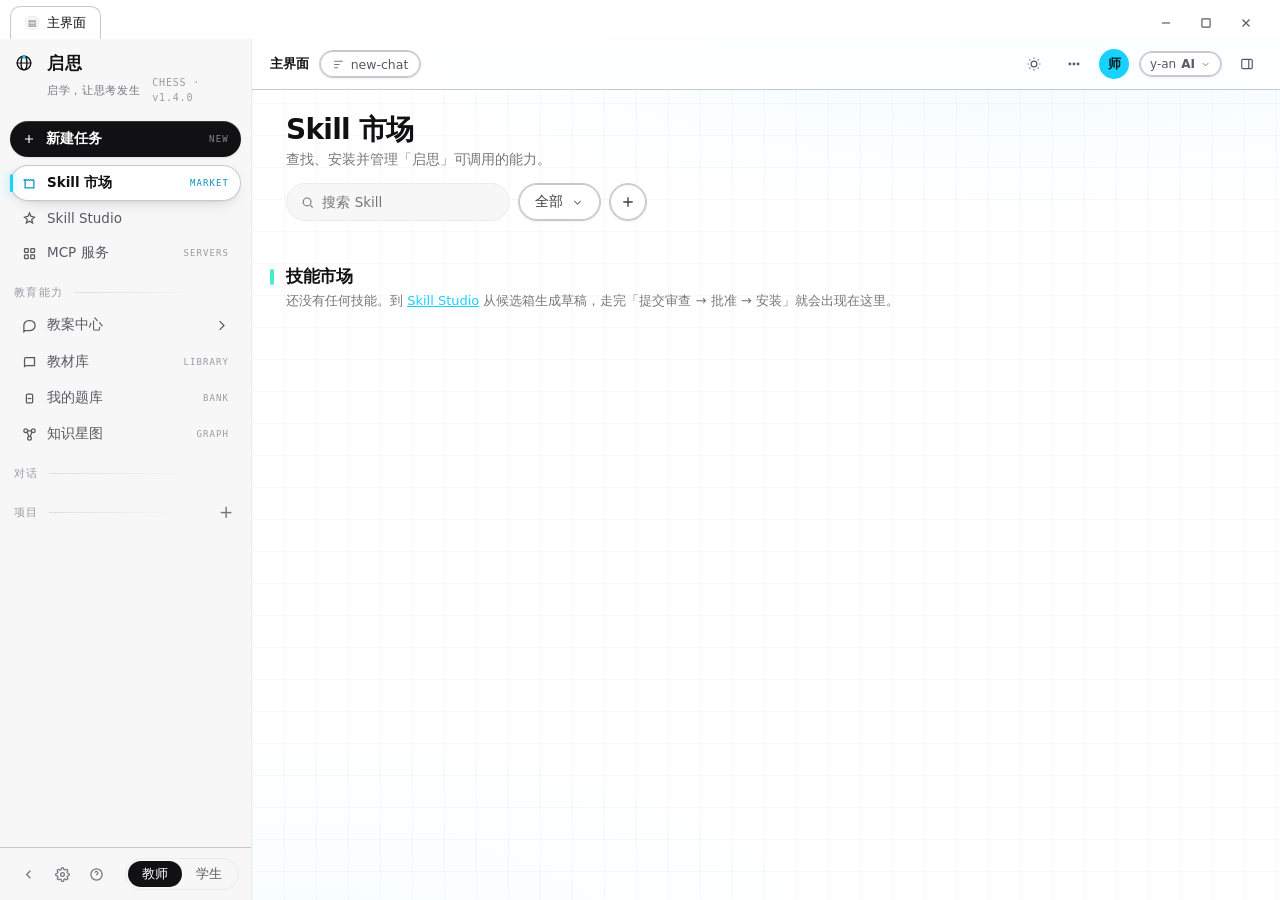
==== commit 43c676dd: "feat(前端): Skill 市场整页换成真实市场（删掉 66 行写死的演示目录） 原来这一页的卡片与详情都是写死的：   * marketData 数组 = 11 个虚构技能（教案设计规范/教案精" ====
--- a/static/index.html
+++ b/static/index.html
@@ -836,71 +836,24 @@
   }
 
   /* ==== Skill market data ==== */
-  var marketData = [
-    {cat:'教学辅助', desc:'编写、理解、审阅与维护教学方案与教案。', skills:[
-      {icon:'教', title:'教案设计规范', desc:'减少默认假设、过度工程化，降低修改过的教案，确保贴近教材与学情。'},
-      {icon:'K', title:'教案精简器', desc:'简化并精炼教案：提升清晰度、一致性与可维护性，严格控制篇幅。'},
-      {icon:'D', title:'错题诊断', desc:'面向疑难错题与知识盲区，定位错误原因，给出针对性讲评。'},
-      {icon:'P', title:'教案审查', desc:'仅在你明确选择时审查教案与差异，并给出可删减建议。'},
-      {icon:'P', title:'教案复核', desc:'用 LSP 语法、引用、诊断与符号辅助，检查教案结构一致性。'},
-      {icon:'S', title:'试题解析', desc:'给出结构化解析，覆盖知识点、难度与错因分析。'},
-      {icon:'U', title:'Understand Anything', desc:'用本地图谱理解任意教案、题目或教学文档结构。'},
-    ]},
-    {cat:'UI 美化', desc:'动效、交互和界面质量提升。', skills:[
-      {icon:'E', title:'板书动效', desc:'高保真课堂板书动效还原，支持逐帧演示与页面切换。'},
-      {icon:'C', title:'课堂画板', desc:'制作可交互的几何画板，支持拖拽、翻转与组合演示。'},
-      {icon:'L', title:'Liquid Glass 反应', desc:'制作高质量润色课件，支持教学演示与交互设计。'},
-    ]}
-  ];
-
-  var checkSvg = '<svg viewBox="0 0 24 24" fill="none" stroke="#fff" stroke-width="3.4"><path d="M20 6L9 17l-5-5"/></svg>';
-
+  /* ==== Skill 市场（真实数据） ====
+     原来这里是**写死的演示目录**（marketData 假技能 + openSkill 里那四个"内部配套"模块），
+     老师自己审核发布的技能在这里永远看不到。现在整段删掉，改为读真实后端：
+       GET /api/skill-market/index       已安装 / 在审 / 草稿（含版本、可加载性）
+       GET /api/skill-studio/candidates  从对话里发现的候选（带 R1~R6 判据）
+       GET /api/skill-studio/overview    候选数、团队同步队列
+     渲染全部在页面末尾的「技能市场（真实数据）」区块里做（复用原有 .mk-cat/.skill-card 样式），
+     本函数只保留签名 —— 搜索框与两层既有包装器都还在调它。 */
   function buildMarket(filter){
-    var html = '';
-    marketData.forEach(function(cat){
-      var skills = cat.skills.filter(function(s){ return !filter || s.title.indexOf(filter)>-1; });
-      if(!skills.length) return;
-      html += '<div class="mk-cat"><div class="mk-cat-name">'+cat.cat+'</div><div class="mk-cat-desc">'+cat.desc+'</div>';
-      html += '<div class="mk-grid">';
-      skills.forEach(function(s){
-        html += '<button class="skill-card" data-skill="'+s.title+'">'+
-
-          '<div class="sc-top"><div class="skill-icon">'+s.icon+'</div><div class="sc-title">'+s.title+'</div></div>'+
-          '<div class="sc-desc">'+s.desc+'</div></button>';
-      });
-      html += '</div></div>';
-    });
-    document.getElementById('marketBody').innerHTML = html || '<div class="mk-cat"><div class="mk-cat-desc">没有匹配的 Skill。</div></div>';
-    document.querySelectorAll('.skill-card').forEach(function(c){
-      c.addEventListener('click', function(){ openSkill(c.dataset.skill); });
-    });
-  }
-
-  /* ==== Skill detail ==== */
-  function openSkill(title){
-    var s=null, cat='';
-    marketData.forEach(function(c){ c.skills.forEach(function(x){ if(x.title===title){s=x;cat=c.cat;} }); });
-    if(!s) return;
-    var modules = [
-      {icon:'H', name: s.title+' CLI', desc:'内部配套：脚手架、检查、预览、渲染、转录与指令集', code:'teaching-cli'},
-      {icon:'G', name:'GSAP 支持', desc:'内部配套：可寻址动效、时间线、缓动与性能规则', code:'gsap'},
-      {icon:'R', name:s.title+' Registry', desc:'内部配套：发现、安装并接入教学资源区块', code:'teaching-registry'},
-      {icon:'W', name:'教案转课件', desc:'内部配套：将教案抓取、脚本、分镜、配音与构建成完整教学流程', code:'lesson-to-slides'},
-    ];
-    var html = '<button class="sd-back"><svg viewBox="0 0 24 24" fill="none" stroke="currentColor" stroke-width="2"><path d="M15 18l-6-6 6-6"/></svg>返回 Skill 市场</button>';
-    html += '<div class="sd-hero"><div class="sd-hero-icon"><svg viewBox="0 0 52 52" fill="none"><rect x="6" y="6" width="40" height="40" rx="14" fill="#3b82f6"/><path d="M18 20h16M18 28h16M18 36h10" stroke="#fff" stroke-width="3" stroke-linecap="round"/></svg></div>'+
-      '<div><div class="sd-tags"><span class="tag">'+cat+'</span><span class="tag installed">已安装</span></div>'+
-      '<div class="sd-title">'+s.title+'</div>'+
-      '<div class="sd-desc">'+s.desc+'。用于创建、检查、预览并渲染教学方案，支持字幕、配音、音频响应与教案转课件。</div>'+
-      '<div class="sd-author">启思 · CHESS</div></div></div>';
-    html += '<div class="sd-sec"><div class="sd-sec-title">包含的 Skill</div><div class="sd-sec-desc">以下模块会随该能力一起提供。</div><div class="sd-list">';
-    modules.forEach(function(m){
-      html += '<div class="sd-row"><div class="r-icon">'+m.icon+'</div><div class="r-main"><div class="r-name">'+m.name+'</div><div class="r-desc">'+m.desc+'</div><div class="s" style="font-size:11.5px;color:var(--ink-400);margin-top:2px">'+m.code+'</div></div><span class="r-tag">已安装</span></div>';
-    });
-    html += '</div></div>';
-    document.getElementById('skillDetail').innerHTML = html;
-    document.querySelector('.sd-back').addEventListener('click', function(){ switchView('market'); });
-    switchView('skill');
+    if(typeof renderRealMarket === 'function') renderRealMarket(filter || '');
+  }
+
+  /* ==== Skill 详情 ==== */
+  /* 详情不再是前端拼的假模块清单，而是真实技能：直接进 Skill Studio 的审查页
+     （那里有状态、批准记录、资源清单、哈希与差异）。 */
+  function openSkill(name){
+    if(!name) return;
+    location.href = '/static/skill-studio.html#' + encodeURIComponent(name);
   }
 
   /* ==== Side panel toggle ==== */
@@ -2554,6 +2507,173 @@
 
 
 <script>
+/* ============================================================================
+   技能市场（真实数据）—— 取代原来写死的演示目录
+   ----------------------------------------------------------------------------
+   背景：这一页原先的卡片是**写死的 marketData 数组，不读任何接口**，老师自己审核、
+   发布、安装过的技能在这里永远看不到。（页面中那块「本工作区技能」渲染的是
+   /api/capabilities 的**平台能力**，带提问/工作台试用面板，跟技能市场是两回事。）
+
+   本区块读三个真实接口，失败就如实说明，**不塞假数据**：
+     GET /api/skill-market/index       技能：已安装 / 在审 / 草稿 / 停用 + 版本 + 可加载
+     GET /api/skill-studio/candidates  候选箱：从对话里发现的复用流程 + R1~R6 判据
+     GET /api/skill-studio/overview    候选数 / 团队同步队列
+
+   三个分区：
+     ① 已安装 —— 审核通过并安装完毕，可直接被 Agent 调用（= 可加载）
+     ② 未安装 —— 草稿 / 待审 / 已停用 / 已回滚，点卡片进 Studio 继续走流程
+     ③ 候选箱 —— 系统从对话里发现的候选，判据（R1~R6）齐了才能生成草稿
+   交互：卡片点击进 Skill Studio 对应位置；搜索框照旧过滤（buildMarket 会转到这里）。
+   只做追加，不改动原有 DOM 与其它区块。
+   ========================================================================== */
+(function(){
+  var CACHE = {skills: [], candidates: [], outbox: 0, counts: {}};
+  var BOX_ID = 'realMarketBox';
+  var STATUS_LABEL = {published:'已安装', submitted:'待审', draft:'草稿', approved:'已批准待安装',
+                      disabled:'已停用', rolled_back:'已回滚', rejected:'已拒绝',
+                      candidate:'候选', detected:'候选'};
+
+  function safe(s){
+    return String(s == null ? '' : s).replace(/[&<>"']/g, function(c){
+      return ({'&':'&amp;','<':'&lt;','>':'&gt;','"':'&quot;',"'":'&#39;'})[c];
+    });
+  }
+
+  function skillCard(s){
+    var ok = !!s.loadable;
+    var color = ok ? '#0f9d58'
+              : (s.status === 'submitted' || s.status === 'approved') ? '#b45309' : '#9ca3af';
+    return '<button class="skill-card" data-real-skill="' + safe(s.name) + '" title="' + safe(s.name) + '">'
+      + '<div class="sc-top"><div class="skill-icon">' + (ok ? '✓' : 'S') + '</div>'
+      + '<div class="sc-title">' + safe(s.title || s.name) + '</div></div>'
+      + '<div class="sc-desc">' + safe(s.description || s.name) + '</div>'
+      + '<div style="margin-top:8px;font-size:11.5px;color:' + color + '">'
+      + (STATUS_LABEL[s.status] || s.status || '')
+      + (s.version ? ' · v' + safe(s.version) : '')
+      + (ok ? ' · 可加载' : '') + '</div></button>';
+  }
+
+  function candCard(c){
+    var crit = c.criteria || {};
+    var keys = Object.keys(crit).sort();
+    var passed = keys.filter(function(k){ return crit[k]; }).length;
+    var blocked = (c.blocking || [])[0] || '';
+    return '<button class="skill-card" data-real-cand="' + safe(c.candidate_id) + '" title="' + safe(c.signature) + '">'
+      + '<div class="sc-top"><div class="skill-icon">C</div>'
+      + '<div class="sc-title">' + safe(c.title || '(无标题候选)') + '</div></div>'
+      + '<div class="sc-desc">出现 ' + (c.sessions || 0) + ' 个会话 / ' + (c.runs || 0) + ' 次'
+      + (c.score == null ? '' : '　评分 ' + Number(c.score).toFixed(2)) + '</div>'
+      + '<div style="margin-top:8px;font-size:11.5px;color:' + (blocked ? '#b45309' : '#0f9d58') + '">'
+      + '判据 ' + passed + '/' + keys.length + (blocked ? '　' + safe(String(blocked).slice(0, 40)) : '　可以生成草稿')
+      + '</div></button>';
+  }
+
+  function section(title, desc, cardsHtml, emptyText){
+    var h = '<div class="mk-cat"><div class="mk-cat-name">' + title + '</div>'
+          + '<div class="mk-cat-desc">' + desc + '</div>';
+    h += cardsHtml ? '<div class="mk-grid">' + cardsHtml + '</div>'
+                   : '<div style="padding:12px 0;font-size:13px;color:var(--ink-400)">' + emptyText + '</div>';
+    return h + '</div>';
+  }
+
+  function html(filter){
+    var f = (filter || '').toLowerCase();
+    var hit = function(s){ return !f || ((s.name || '') + ' ' + (s.title || '')).toLowerCase().indexOf(f) > -1; };
+    var skills = (CACHE.skills || []).filter(hit);
+    var installed = skills.filter(function(s){ return !!s.loadable; });
+    var pending = skills.filter(function(s){ return !s.loadable; });
+    var cands = (CACHE.candidates || []).filter(function(c){
+      return !f || ((c.title || '') + ' ' + (c.signature || '')).toLowerCase().indexOf(f) > -1;
+    });
+    if(!installed.length && !pending.length && !cands.length){
+      return '<div class="mk-cat"><div class="mk-cat-name">技能市场</div>'
+        + '<div class="mk-cat-desc">还没有任何技能' + (f ? '匹配「' + safe(filter) + '」' : '') + '。'
+        + '到 <a href="/static/skill-studio.html" style="color:var(--blue)">Skill Studio</a> '
+        + '从候选箱生成草稿，走完「提交审查 → 批准 → 安装」就会出现在这里。</div></div>';
+    }
+    var h = '';
+    h += section('已安装',
+      '审核通过并安装完毕，<b>可直接被 Agent 调用</b>。'
+      + (CACHE.outbox ? '　<span style="color:var(--blue)">团队同步队列 ' + CACHE.outbox + ' 条</span>' : ''),
+      installed.map(skillCard).join(''),
+      '还没有审核通过并安装的技能 —— 走完「提交审查 → 批准 → 安装」就会出现在这里。');
+
+    var by = {};
+    pending.forEach(function(s){ by[s.status || '其它'] = (by[s.status || '其它'] || 0) + 1; });
+    var parts = Object.keys(by).map(function(k){ return (STATUS_LABEL[k] || k) + ' ' + by[k] + ' 个'; });
+    h += section('未安装',
+      '草稿 / 待审 / 停用 —— 还没过审或已被停用，Agent 不会加载。'
+      + (parts.length ? '　当前：' + safe(parts.join('、')) : '')
+      + '　<a href="/static/skill-studio.html" style="color:var(--blue)">去审核 →</a>',
+      pending.map(skillCard).join(''),
+      '没有未安装的技能。');
+
+    var nBlocked = cands.filter(function(c){ return (c.blocking || []).length; }).length;
+    h += section('候选箱',
+      '系统从对话里发现的复用流程。判据（R1~R6）齐全才能生成草稿；'
+      + '候选只带会话编号与轮次，不含对话原文。'
+      + (cands.length ? '　共 ' + cands.length + ' 个，其中 ' + nBlocked + ' 个判据未齐' : '')
+      + '　<a href="/static/skill-studio.html#candidates" style="color:var(--blue)">去候选箱 →</a>',
+      cands.map(candCard).join(''),
+      '还没有候选（正常：需要跨会话反复跑通的流程才会被识别）。');
+
+    return h;
+  }
+
+  function paint(filter){
+    var box = document.getElementById('marketBody');
+    if(!box) return;
+    var old = document.getElementById(BOX_ID);
+    if(old && old.parentNode) old.parentNode.removeChild(old);
+    var wrap = document.createElement('div');
+    wrap.id = BOX_ID;
+    wrap.innerHTML = html(filter);
+    box.insertAdjacentHTML('afterbegin', wrap.outerHTML);
+    box.querySelectorAll('[data-real-skill]').forEach(function(c){
+      c.addEventListener('click', function(){
+        location.href = '/static/skill-studio.html#' + encodeURIComponent(c.dataset.realSkill);
+      });
+    });
+    box.querySelectorAll('[data-real-cand]').forEach(function(c){
+      c.addEventListener('click', function(){ location.href = '/static/skill-studio.html#candidates'; });
+    });
+  }
+
+  function load(filter){
+    var jobs = [
+      fetch('/api/skill-market/index').then(function(r){ return r.json(); }).catch(function(){ return null; }),
+      fetch('/api/skill-studio/candidates?limit=100').then(function(r){ return r.json(); }).catch(function(){ return null; }),
+      fetch('/api/skill-studio/overview').then(function(r){ return r.json(); }).catch(function(){ return null; })
+    ];
+    return Promise.all(jobs).then(function(res){
+      if(res[0] && res[0].ok) CACHE.skills = res[0].skills || [];
+      if(res[1] && res[1].ok) CACHE.candidates = res[1].candidates || [];
+      if(res[2] && res[2].ok) CACHE.outbox = res[2].outbox || 0;
+      paint(filter);
+    });
+  }
+
+  /* 给页面里的 buildMarket 调用（搜索框、以及既有包装器）用 */
+  window.renderRealMarket = function(filter){ paint(filter || ''); load(filter || ''); };
+
+  try{
+    if(document.getElementById('marketBody')) load('');
+    window.addEventListener('focus', function(){
+      var v = document.getElementById('view-market');
+      if(v && v.classList.contains('active')) load('');
+    });
+    /* 从 Studio 点"返回市场"时也刷新一次（状态可能刚变过） */
+    document.addEventListener('visibilitychange', function(){
+      if(!document.hidden && document.getElementById('marketBody')) load('');
+    });
+  }catch(e){
+    try{ console.log('[技能市场] 初始化失败:', e); }catch(e2){}
+  }
+})();
+</script>
+
+
+<script>
 function toggleTheme(){
   const isDark = document.documentElement.classList.toggle('dark');
   localStorage.setItem('theme', isDark ? 'dark' : 'light');
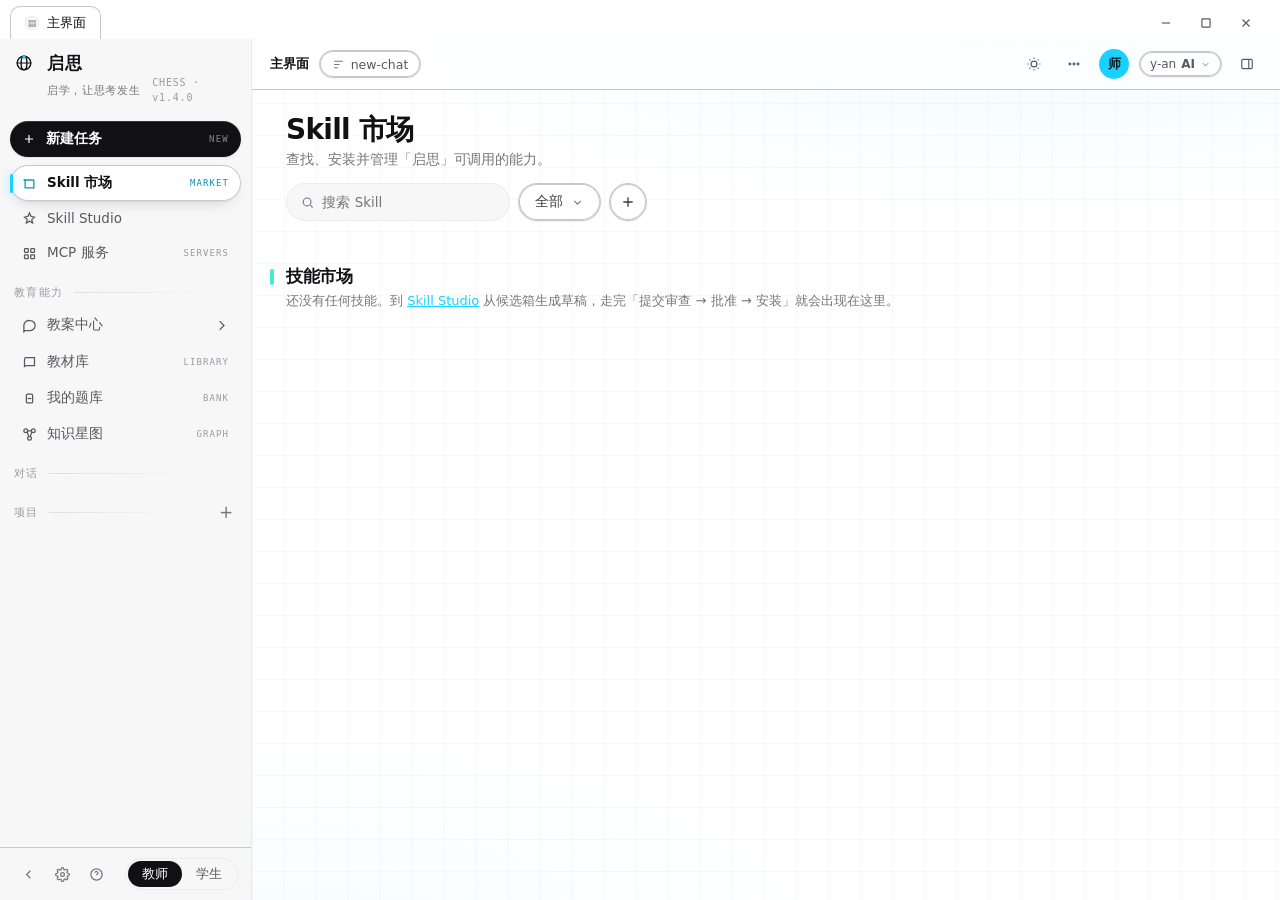
==== commit 37345375: "feat(前端): 市场页给已安装技能加试用面板 —— 界面上终于能"用"技能了 起因：老师问"我的教材章节思维导图 skill 要咋用"，一查发现**界面上没有任何调用入口**： - 聊天 agen" ====
--- a/static/index.html
+++ b/static/index.html
@@ -2508,49 +2508,61 @@
 
 <script>
 /* ============================================================================
-   技能市场（真实数据）—— 取代原来写死的演示目录
+   技能市场（真实数据）+ 试用面板
    ----------------------------------------------------------------------------
-   背景：这一页原先的卡片是**写死的 marketData 数组，不读任何接口**，老师自己审核、
-   发布、安装过的技能在这里永远看不到。（页面中那块「本工作区技能」渲染的是
-   /api/capabilities 的**平台能力**，带提问/工作台试用面板，跟技能市场是两回事。）
-
-   本区块读三个真实接口，失败就如实说明，**不塞假数据**：
-     GET /api/skill-market/index       技能：已安装 / 在审 / 草稿 / 停用 + 版本 + 可加载
-     GET /api/skill-studio/candidates  候选箱：从对话里发现的复用流程 + R1~R6 判据
-     GET /api/skill-studio/overview    候选数 / 团队同步队列
-
-   三个分区：
-     ① 已安装 —— 审核通过并安装完毕，可直接被 Agent 调用（= 可加载）
-     ② 未安装 —— 草稿 / 待审 / 已停用 / 已回滚，点卡片进 Studio 继续走流程
-     ③ 候选箱 —— 系统从对话里发现的候选，判据（R1~R6）齐了才能生成草稿
-   交互：卡片点击进 Skill Studio 对应位置；搜索框照旧过滤（buildMarket 会转到这里）。
+   背景：这一页原先的卡片是**写死的 marketData 假技能**；而市场里真实安装的技能
+   在界面上**没有任何调用入口**（/api/capabilities 只扫 <repo>/skills 的平台自带能力，
+   不扫市场安装目录 data/skills；聊天 agent 也只挂了 ask_textbook 一个工具）。
+   本区块把真实市场渲染出来，并给「已安装」的技能加一个试用面板。
+
+   数据来源（全部真实接口，失败就如实说明，不塞假数据）：
+     GET  /api/skill-market/index        技能：已安装 / 在审 / 草稿 / 停用 + 版本 + 可加载
+     GET  /api/skill-studio/candidates   候选箱：候选 + R1~R6 判据 + 未过原因
+     GET  /api/skill-studio/overview     团队同步队列条数
+     GET  /api/skill-market/detail?id=   插件函数（含参数名）+ inputs_spec（含类型/说明）
+     GET  /api/skill/session/<sid>/init  试用前先确保会话已加载技能
+     POST /api/skill-market/kernel/invoke 真正调用（{session_id, skill, function, args}）
+
+   分三区：① 已安装（点卡片展开试用面板）② 未安装（草稿/待审/停用，点卡片进 Studio）
+           ③ 候选箱（判据 x/y，点卡片进 Studio 候选箱）
    只做追加，不改动原有 DOM 与其它区块。
    ========================================================================== */
 (function(){
-  var CACHE = {skills: [], candidates: [], outbox: 0, counts: {}};
+  var CACHE = {skills: [], candidates: [], outbox: 0};
   var BOX_ID = 'realMarketBox';
+  var TRIAL_ID = 'realMarketTrial';
+  var TRIAL_SESSION = 'market-trial';
   var STATUS_LABEL = {published:'已安装', submitted:'待审', draft:'草稿', approved:'已批准待安装',
-                      disabled:'已停用', rolled_back:'已回滚', rejected:'已拒绝',
-                      candidate:'候选', detected:'候选'};
+                      disabled:'已停用', rolled_back:'已回滚', rejected:'已拒绝'};
 
   function safe(s){
     return String(s == null ? '' : s).replace(/[&<>"']/g, function(c){
       return ({'&':'&amp;','<':'&lt;','>':'&gt;','"':'&quot;',"'":'&#39;'})[c];
     });
+  }
+  function jget(url){
+    return fetch(url).then(function(r){ return r.json(); }).catch(function(){ return null; });
+  }
+  function jpost(url, body){
+    return fetch(url, {method:'POST', headers:{'Content-Type':'application/json'},
+                       body: JSON.stringify(body || {})})
+      .then(function(r){ return r.json(); })
+      .catch(function(e){ return {ok:false, error:String(e)}; });
   }
 
   function skillCard(s){
     var ok = !!s.loadable;
     var color = ok ? '#0f9d58'
               : (s.status === 'submitted' || s.status === 'approved') ? '#b45309' : '#9ca3af';
-    return '<button class="skill-card" data-real-skill="' + safe(s.name) + '" title="' + safe(s.name) + '">'
+    return '<button class="skill-card" data-real-skill="' + safe(s.name) + '" data-loadable="' + (ok ? '1' : '0')
+      + '" title="' + safe(s.name) + '">'
       + '<div class="sc-top"><div class="skill-icon">' + (ok ? '✓' : 'S') + '</div>'
       + '<div class="sc-title">' + safe(s.title || s.name) + '</div></div>'
       + '<div class="sc-desc">' + safe(s.description || s.name) + '</div>'
       + '<div style="margin-top:8px;font-size:11.5px;color:' + color + '">'
       + (STATUS_LABEL[s.status] || s.status || '')
       + (s.version ? ' · v' + safe(s.version) : '')
-      + (ok ? ' · 可加载' : '') + '</div></button>';
+      + (ok ? ' · 可加载 · 点击试用' : '') + '</div></button>';
   }
 
   function candCard(c){
@@ -2593,7 +2605,7 @@
     }
     var h = '';
     h += section('已安装',
-      '审核通过并安装完毕，<b>可直接被 Agent 调用</b>。'
+      '审核通过并安装完毕，<b>可直接被 Agent 调用</b>（点卡片填参数试用）。'
       + (CACHE.outbox ? '　<span style="color:var(--blue)">团队同步队列 ' + CACHE.outbox + ' 条</span>' : ''),
       installed.map(skillCard).join(''),
       '还没有审核通过并安装的技能 —— 走完「提交审查 → 批准 → 安装」就会出现在这里。');
@@ -2620,17 +2632,156 @@
     return h;
   }
 
+  /* ── 试用面板：参数表单按 manifest.inputs_spec 自动生成 ───────────────── */
+  function closeTrial(){
+    var t = document.getElementById(TRIAL_ID);
+    if(t && t.parentNode) t.parentNode.removeChild(t);
+  }
+
+  function argInputs(fn, spec){
+    var params = (fn && fn.params) || [];
+    var byName = {};
+    (spec || []).forEach(function(s){ byName[s.name] = s; });
+    return params.map(function(name){
+      var s = byName[name] || {};
+      var type = String(s.type || 'string').toLowerCase();
+      var inputType = (type === 'integer' || type === 'number') ? 'number' : 'text';
+      var ph = s.description ? safe(s.description) : '';
+      return '<label style="display:block;margin:10px 0 4px;font-size:12px;color:var(--ink-400)">'
+        + safe(name) + (s.type ? '（' + safe(s.type) + '）' : '') + '</label>'
+        + '<input data-arg="' + safe(name) + '" data-type="' + safe(type) + '" type="' + inputType + '"'
+        + ' placeholder="' + ph + '" style="width:100%;max-width:420px;box-sizing:border-box;'
+        + 'padding:9px 12px;border:.5px solid var(--line);border-radius:10px;font:inherit">';
+    }).join('');
+  }
+
+  function renderResult(host, r){
+    var box = host.querySelector('#trialOut');
+    if(!box) return;
+    var v = r && r.value;
+    if(v && typeof v === 'object' && v.value !== undefined) v = v.value;   // SK 包装
+    if(r && r.ok === false){
+      box.innerHTML = '<div style="color:#dc2626;font-size:13px">运行失败：'
+        + safe(r.error || r.gate || '未知错误') + '</div>';
+      return;
+    }
+    if(v && typeof v === 'object' && typeof v.markdown === 'string'){
+      var md = v.markdown;
+      if(window.marked && typeof window.marked.parse === 'function'){
+        try{ box.innerHTML = '<div class="trial-md">' + window.marked.parse(md) + '</div>'; return; }
+        catch(e){ /* 落回纯文本 */ }
+      }
+      box.innerHTML = '<pre style="white-space:pre-wrap;font-size:13px;line-height:1.7;margin:0">'
+        + safe(md) + '</pre>';
+      return;
+    }
+    box.innerHTML = '<pre style="white-space:pre-wrap;font-size:12.5px;margin:0">'
+      + safe(JSON.stringify(v == null ? r : v, null, 2)) + '</pre>';
+  }
+
+  function runTrial(name, fnName, host){
+    var args = {};
+    host.querySelectorAll('[data-arg]').forEach(function(el){
+      var raw = (el.value || '').trim();
+      if(raw === '') return;
+      var t = el.dataset.type;
+      args[el.dataset.arg] = (t === 'integer' || t === 'number') ? Number(raw) : raw;
+    });
+    var out = host.querySelector('#trialOut');
+    if(out) out.innerHTML = '<div style="font-size:13px;color:var(--ink-400)">运行中…（首次调用可能要几秒）</div>';
+    jpost('/api/skill-market/kernel/invoke',
+          {session_id: TRIAL_SESSION, skill: name, function: fnName, args: args})
+      .then(function(r){ renderResult(host, r); });
+  }
+
+  function openTrial(name){
+    var box = document.getElementById(BOX_ID);
+    if(!box) return;
+    closeTrial();
+    var host = document.createElement('div');
+    host.id = TRIAL_ID;
+    host.className = 'mk-cat';
+    host.innerHTML = '<div class="mk-cat-name">试用：' + safe(name) + '</div>'
+      + '<div class="mk-cat-desc">正在读取技能接口…</div>';
+    box.insertBefore(host, box.firstChild);
+    Promise.all([
+      jget('/api/skill-market/detail?id=' + encodeURIComponent(name)),
+      jget('/api/skill/session/' + TRIAL_SESSION + '/init')
+    ]).then(function(res){
+      var d = res[0];
+      if(!d || !d.ok){
+        host.innerHTML = '<div class="mk-cat-name">试用：' + safe(name) + '</div>'
+          + '<div class="mk-cat-desc" style="color:#dc2626">读不到技能接口：'
+          + safe((d && d.error) || '未知错误') + '</div>';
+        return;
+      }
+      var fns = d.plugin_functions || [];
+      var spec = (d.manifest && d.manifest.inputs_spec) || [];
+      var m = d.manifest || {};
+      if(!fns.length){
+        host.innerHTML = '<div class="mk-cat-name">试用：' + safe(name) + '</div>'
+          + '<div class="mk-cat-desc">这个技能没有可调用的插件函数（纯提示词技能）：'
+          + '它在会话里作为能力说明生效，没有可直接运行的接口。</div>';
+        return;
+      }
+      var h = '<div class="mk-cat-name">试用：' + safe(m.title || name) + '</div>'
+        + '<div class="mk-cat-desc">' + safe(m.description || '')
+        + (m.version ? '　<span style="color:var(--ink-400)">v' + safe(m.version) + '</span>' : '')
+        + '　<a href="/static/skill-studio.html#' + encodeURIComponent(name)
+        + '" style="color:var(--blue)">在 Skill Studio 打开 →</a>'
+        + '　<a href="javascript:void(0)" id="trialClose" style="color:var(--ink-400)">收起</a></div>';
+      if(fns.length > 1){
+        h += '<label style="display:block;margin:10px 0 4px;font-size:12px;color:var(--ink-400)">函数</label>'
+          + '<select id="trialFn" style="max-width:420px;padding:9px 12px;border:.5px solid var(--line);'
+          + 'border-radius:10px;font:inherit">'
+          + fns.map(function(f, i){
+              return '<option value="' + safe(f.function) + '"' + (i ? '' : ' selected') + '>'
+                + safe(f.function) + (f.description ? '　—　' + safe(String(f.description).slice(0, 40)) : '')
+                + '</option>';
+            }).join('') + '</select>';
+      }
+      h += '<div id="trialParams" style="max-width:460px">' + argInputs(fns[0], spec) + '</div>'
+        + '<div style="margin-top:14px;display:flex;gap:10px;align-items:center;flex-wrap:wrap">'
+        + '<button class="pill-btn" id="trialRun">运行</button>'
+        + '<span style="font-size:12px;color:var(--ink-400)">参数留空则用技能默认值</span></div>'
+        + '<div id="trialOut" class="row-card" style="margin-top:14px;padding:14px;display:block"></div>';
+      host.innerHTML = h;
+      var fnSel = host.querySelector('#trialFn');
+      function currentFn(){
+        if(!fnSel) return fns[0].function;
+        var want = fnSel.value;
+        var hit = fns.filter(function(f){ return f.function === want; })[0];
+        return (hit || fns[0]).function;
+      }
+      function currentObj(){
+        var want = currentFn();
+        return fns.filter(function(f){ return f.function === want; })[0] || fns[0];
+      }
+      if(fnSel){
+        fnSel.addEventListener('change', function(){
+          host.querySelector('#trialParams').innerHTML = argInputs(currentObj(), spec);
+        });
+      }
+      host.querySelector('#trialRun').addEventListener('click', function(){
+        runTrial(name, currentFn(), host);
+      });
+      host.querySelector('#trialClose').addEventListener('click', closeTrial);
+    });
+  }
+
   function paint(filter){
     var box = document.getElementById('marketBody');
     if(!box) return;
     var old = document.getElementById(BOX_ID);
     if(old && old.parentNode) old.parentNode.removeChild(old);
+    closeTrial();
     var wrap = document.createElement('div');
     wrap.id = BOX_ID;
     wrap.innerHTML = html(filter);
     box.insertAdjacentHTML('afterbegin', wrap.outerHTML);
     box.querySelectorAll('[data-real-skill]').forEach(function(c){
       c.addEventListener('click', function(){
+        if(c.dataset.loadable === '1'){ openTrial(c.dataset.realSkill); return; }
         location.href = '/static/skill-studio.html#' + encodeURIComponent(c.dataset.realSkill);
       });
     });
@@ -2640,12 +2791,11 @@
   }
 
   function load(filter){
-    var jobs = [
-      fetch('/api/skill-market/index').then(function(r){ return r.json(); }).catch(function(){ return null; }),
-      fetch('/api/skill-studio/candidates?limit=100').then(function(r){ return r.json(); }).catch(function(){ return null; }),
-      fetch('/api/skill-studio/overview').then(function(r){ return r.json(); }).catch(function(){ return null; })
-    ];
-    return Promise.all(jobs).then(function(res){
+    return Promise.all([
+      jget('/api/skill-market/index'),
+      jget('/api/skill-studio/candidates?limit=100'),
+      jget('/api/skill-studio/overview')
+    ]).then(function(res){
       if(res[0] && res[0].ok) CACHE.skills = res[0].skills || [];
       if(res[1] && res[1].ok) CACHE.candidates = res[1].candidates || [];
       if(res[2] && res[2].ok) CACHE.outbox = res[2].outbox || 0;
@@ -2653,18 +2803,33 @@
     });
   }
 
-  /* 给页面里的 buildMarket 调用（搜索框、以及既有包装器）用 */
+  /* 页面里的 buildMarket（搜索框、既有包装器）会调它 */
   window.renderRealMarket = function(filter){ paint(filter || ''); load(filter || ''); };
 
+  /* 深链：/ #trial:<技能名> → 直接展开该技能的试用面板 */
+  function hashTrial(){
+    var h = String(location.hash || '');
+    var m = h.match(/^#trial:([^&]+)/);
+    if(!m) return '';
+    try{ return decodeURIComponent(m[1]); }catch(e){ return m[1]; }
+  }
+
   try{
-    if(document.getElementById('marketBody')) load('');
+    if(document.getElementById('marketBody')) load('').then(function(){
+      var want = hashTrial();
+      if(want) openTrial(want);
+    });
+    window.addEventListener('hashchange', function(){
+      var want = hashTrial();
+      if(want) openTrial(want); else closeTrial();
+    });
     window.addEventListener('focus', function(){
       var v = document.getElementById('view-market');
-      if(v && v.classList.contains('active')) load('');
-    });
-    /* 从 Studio 点"返回市场"时也刷新一次（状态可能刚变过） */
+      if(v && v.classList.contains('active') && !document.getElementById(TRIAL_ID)) load('');
+    });
     document.addEventListener('visibilitychange', function(){
-      if(!document.hidden && document.getElementById('marketBody')) load('');
+      if(!document.hidden && document.getElementById('marketBody')
+         && !document.getElementById(TRIAL_ID)) load('');
     });
   }catch(e){
     try{ console.log('[技能市场] 初始化失败:', e); }catch(e2){}
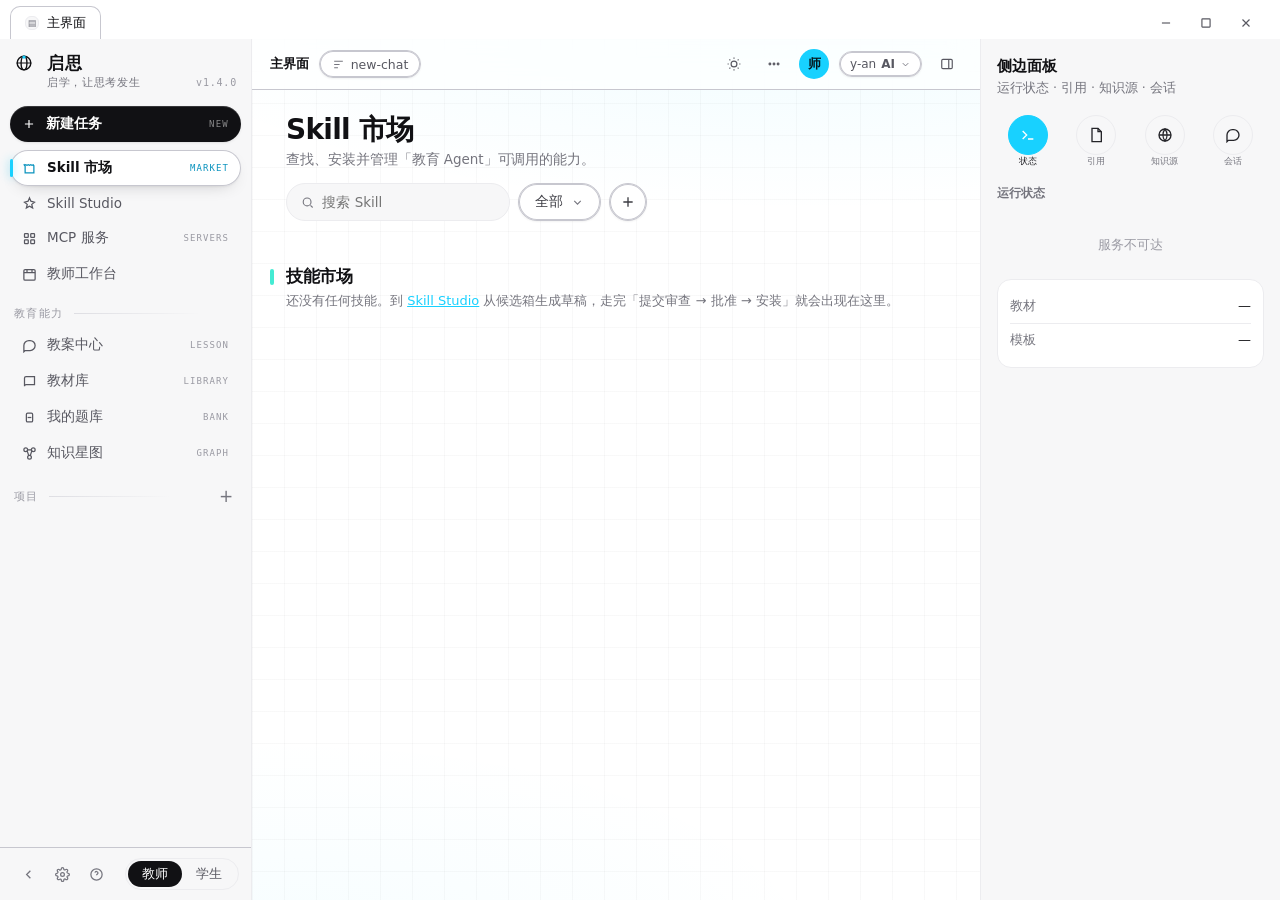
==== commit f191d9c0: "feat(skill): 把 Skill 生态（模块3）移植到本仓库结构上 本仓库的 main 与 fork 线是两套实现，直接合并会互相覆盖，所以这里做**定向移植**： 只新增技能生态本体 + 改" ====
--- a/static/index.html
+++ b/static/index.html
@@ -3,7 +3,7 @@
 <head>
 <meta charset="UTF-8">
 <meta name="viewport" content="width=device-width, initial-scale=1.0">
-<title>启思 · CHESS</title>
+<title>教育 Agent · UnderstandAnything</title>
 <script>
 // 提前加载主题，防止刷新闪烁
 (function(){
@@ -72,6 +72,7 @@
 button:focus-visible{outline:2px solid var(--blue);outline-offset:2px}
 svg{display:block}
 .hidden{display:none!important}
+
 /* ===== Window frame / top tabs ===== */
 .win{display:flex;flex-direction:column;height:100vh}
 .titlebar{display:flex;align-items:center;gap:2px;padding:6px 10px 0;background:#fff;position:relative}
@@ -85,6 +86,7 @@
 .wctl:hover{background:var(--bg-hover)}
 .wctl.close:hover{background:#e5484d;color:#fff}
 .wctl svg{width:14px;height:14px}
+
 /* ===== Shell ===== */
 .shell{display:flex;flex:1;min-height:0;background:var(--bg)}
 .sidebar{width:252px;flex:none;background:var(--bg-soft) !important;border-right:.5px solid var(--line);display:flex;flex-direction:column;min-height:0;transition:width 0.2s, background 0.3s}
@@ -103,7 +105,6 @@
 .snav:hover{background:var(--bg-hover)}
 .snav.active{background:var(--blue-soft);color:var(--blue);font-weight:500;border-radius:8px}
 .snav svg{width:15px;height:15px}
-.lesson-nav-group{margin:1px 0}.lesson-nav-toggle{cursor:pointer}.lesson-nav-caret{margin-left:auto;width:13px;height:13px;transition:transform .16s ease}.lesson-nav-group.open .lesson-nav-caret{transform:rotate(90deg)}.lesson-nav-children{display:grid;gap:2px;margin:2px 0 5px 37px}.lesson-nav-children[hidden]{display:none!important}.lesson-nav-child{display:flex;align-items:center;width:calc(100% - 10px);min-height:30px;border:0;border-radius:7px;background:transparent;color:var(--ink-600);padding:0 10px;font:12.5px var(--font);text-align:left;cursor:pointer}.lesson-nav-child:hover{background:var(--bg-hover);color:var(--ink-900)}.lesson-nav-child.active{background:var(--blue-soft);color:var(--blue);font-weight:600}.lesson-nav-child::before{content:'↳';margin-right:7px;opacity:.55}
 .sec-label{padding:14px 14px 6px;font-size:11px;font-weight:500;color:var(--ink-400);letter-spacing:.02em;text-transform:uppercase}
 .proj{display:flex;align-items:center;gap:8px;width:100%;padding:7px 12px;border:none;background:transparent;border-radius:var(--r-sm);font-size:13px;color:var(--ink-600);text-align:left}
 .proj:hover{background:var(--bg-hover)}
@@ -153,10 +154,12 @@
 .ai-chip{display:inline-flex;align-items:center;gap:5px;height:26px;padding:0 10px;border-radius:var(--r-pill);border:.5px solid var(--line);font-size:12px;color:var(--ink-600)}
 .ai-chip b{font-weight:600}
 .ai-chip .arrow{width:11px;height:11px;color:var(--ink-500)}
+
 /* ===== Scroll region ===== */
 .scroll{flex:1;min-height:0;overflow-y:auto}
 .view{display:none;height:100%}
 .view.active{display:flex;flex-direction:column}
+
 /* ===== Home / greeting / input ===== */
 .home{flex:1;display:flex;flex-direction:column;align-items:center;justify-content:center;padding:40px 48px 120px;text-align:center}
 .home-mark{width:64px;height:64px;margin-bottom:28px}
@@ -185,6 +188,7 @@
 .home-chips{display:flex;gap:8px;margin-top:20px;flex-wrap:wrap;justify-content:center}
 .hchip{height:30px;padding:0 14px;border-radius:var(--r-pill);background:var(--bg-soft);border:.5px solid var(--line);font-size:13px;color:var(--ink-600)}
 .hchip:hover{background:var(--bg-hover)}
+
 /* ===== Import card / skill market cards ===== */
 .mk-head{padding:22px 34px 0}
 .mk-title{font-size:26px;font-weight:600;letter-spacing:-.02em}
@@ -212,6 +216,7 @@
 .skill-card .sc-desc{font-size:12.5px;color:var(--ink-500);margin-top:10px;line-height:1.55;text-align:left}
 .check-orb{position:absolute;top:14px;right:14px;width:22px;height:22px;border-radius:var(--r-pill);background:var(--green-500);color:#fff;display:flex;align-items:center;justify-content:center}
 .check-orb svg{width:12px;height:12px}
+
 /* ===== Skill detail ===== */
 .sd{padding:26px 48px 50px}
 .sd-back{display:inline-flex;align-items:center;gap:6px;border:none;background:transparent;font-size:13px;color:var(--ink-600);margin-bottom:20px}
@@ -237,6 +242,7 @@
 .sd-row .r-name{font-size:13.5px;font-weight:500}
 .sd-row .r-desc{font-size:12px;color:var(--ink-500);margin-top:2px}
 .sd-row .r-tag{font-size:12px;color:var(--ink-600);background:var(--bg-soft);border:.5px solid var(--line);padding:4px 10px;border-radius:var(--r-pill)}
+
 /* ===== Generic list rows (textbook / API / table) ===== */
 .row-card{border:.5px solid var(--line);border-radius:var(--r-md);overflow:hidden}
 .lrow{display:flex;align-items:center;gap:14px;padding:14px 18px;border-bottom:.5px solid var(--line)}
@@ -268,6 +274,7 @@
 .ghost-btn{height:32px;padding:0 12px;border-radius:var(--r-sm);border:none;background:var(--bg-soft);color:var(--ink-700);font-size:13px;display:inline-flex;align-items:center;gap:5px}
 .ghost-btn:hover{background:var(--bg-hover)}
 .ghost-btn svg{width:14px;height:14px}
+
 /* ===== Section title rows ===== */
 .view-sec{padding:22px 34px 0}
 .view-h1{font-size:24px;font-weight:600;letter-spacing:-.02em}
@@ -275,12 +282,14 @@
 .sec-h{margin-top:26px}
 .sec-h h3{font-size:15px;font-weight:600}
 .sec-h p{font-size:12.5px;color:var(--ink-500);margin-top:3px}
+
 /* ===== Toggle switch ===== */
 .switch{width:46px;height:26px;border-radius:var(--r-pill);background:var(--line-strong);position:relative;border:none;transition:background .18s;flex:none}
 .switch::after{content:"";position:absolute;top:3px;left:3px;width:20px;height:20px;border-radius:var(--r-pill);background:#fff;box-shadow:0 1px 3px rgba(0,0,0,.2);transition:transform .18s}
 .switch.on{background:var(--orange)}
 .switch.on::after{transform:translateX(20px)}
 .switch.blue.on{background:var(--blue)}
+
 /* ===== Settings sections ===== */
 .set-body{padding:22px 40px 60px;max-width:860px}
 .set-body .close-x{position:absolute;top:18px;right:22px}
@@ -319,9 +328,9 @@
 .gdot{width:8px;height:8px;border-radius:var(--r-pill);background:#fff;border:2px solid var(--blue);flex:none}
 .gdot.gray{border-color:var(--ink-400)}
 .tag-pill{font-size:11px;background:var(--bg-hover);border:.5px solid var(--line);padding:2px 8px;border-radius:var(--r-pill);color:var(--ink-600)}
-.diff-pos{color:var(--green)}
-.diff-neg{color:var(--red)}
+.diff-pos{color:var(--green)} .diff-neg{color:var(--red)}
 .mono{font-family:ui-monospace,SFMono-Regular,Menlo,Consolas,monospace;font-size:12px;color:var(--ink-500)}
+
 /* ===== Popover / modal ===== */
 .pop{position:absolute;background:#fff;border:.5px solid var(--line);border-radius:var(--r-md);box-shadow:var(--shadow-md);z-index:60;overflow:hidden}
 .pop-head{display:flex;align-items:center;justify-content:space-between;padding:12px 14px;border-bottom:.5px solid var(--line)}
@@ -351,6 +360,7 @@
 .m-check{display:flex;align-items:center;justify-content:space-between;margin-top:14px;font-size:13px;color:var(--ink-700)}
 .m-check .ck{display:flex;align-items:center;gap:8px}
 .m-foot{display:flex;justify-content:flex-end;gap:8px;margin-top:22px}
+
 /* ===== Side panel (right quadrant) ===== */
 .sidepanel{width:300px;flex:none;border-left:.5px solid var(--line);background:var(--bg);display:flex;flex-direction:column;align-items:stretch;justify-content:flex-start;padding:18px 16px;min-height:0}
 .sp-title{font-size:15px;font-weight:600}
@@ -375,13 +385,13 @@
 .sp-kv .v{color:var(--ink-900);font-weight:500;text-align:right;word-break:break-all}
 .sp-empty{color:var(--ink-400);font-size:12.5px;text-align:center;padding:24px 10px;line-height:1.7}
 .sp-act{display:flex;gap:6px;flex-wrap:wrap;margin-top:10px}
+
 /* small buttons inside content */
 .icon-ghost{width:28px;height:28px;border-radius:var(--r-sm);border:none;background:transparent;color:var(--ink-500);display:inline-flex;align-items:center;justify-content:center}
 .icon-ghost:hover{background:var(--bg-hover);color:var(--ink-900)}
 .icon-ghost svg{width:15px;height:15px}
 </style>
-<!-- Apple-style presentation layer only: no behavior or API changes. -->
-<link rel="stylesheet" href="/static/_qisi-apple-ui.css">
+<link rel="icon" type="image/x-icon" href="/static/favicon.ico">
 </head>
 <body>
 <div class="win">
@@ -402,8 +412,8 @@
     <!-- ===== Sidebar ===== -->
     <aside class="sidebar">
       <div class="side-brand">
-        <div class="name">启思</div>
-        <div class="ver">CHESS · v1.4.0</div>
+        <div class="name">教育 Agent</div>
+        <div class="ver">v1.4.0</div>
       </div>
       <div class="side-actions">
         <button class="newtask" id="newChatBtn">
@@ -416,7 +426,7 @@
           <svg viewBox="0 0 24 24" fill="none" stroke="currentColor" stroke-width="2"><path d="M3 5l1 2 2-1 2 1 2-1 2 1 2-1 2 1 2-1 1 2"/><path d="M5 7v12h14V7"/></svg>
           Skill 市场
         </button>
-        <!-- Skill Studio（doc 34 §5.6）：候选箱 / 审查 / 编辑 / 已安装库。
+        <!-- Skill Studio（doc 34 §5.6）：候选箱 / 审查 / 编辑 / 已安装库 / 审计。
              独立页面，不带 data-view —— 本页的 .snav[data-view] 绑定不会拦它。 -->
         <button class="snav" onclick="location.href='/static/skill-studio.html'">
           <svg viewBox="0 0 24 24" fill="none" stroke="currentColor" stroke-width="2"><path d="M12 3l2.2 5.3L20 10l-4.4 3.4L17 19l-5-2.8L7 19l1.4-5.6L4 10l5.8-1.7z"/></svg>
@@ -426,23 +436,17 @@
           <svg viewBox="0 0 24 24" fill="none" stroke="currentColor" stroke-width="2"><rect x="4" y="4" width="6" height="6" rx="1"/><rect x="14" y="4" width="6" height="6" rx="1"/><rect x="4" y="14" width="6" height="6" rx="1"/><rect x="14" y="14" width="6" height="6" rx="1"/></svg>
           MCP 服务
         </button>
+        <button class="snav" data-view="workbench" data-ro="teacher">
+          <svg viewBox="0 0 24 24" fill="none" stroke="currentColor" stroke-width="2"><rect x="3" y="4" width="18" height="17" rx="2"/><path d="M3 9h18M8 4v5M16 4v5"/></svg>
+          教师工作台
+        </button>
       </div>
 
       <div class="sec-label">教育能力</div>
       <div class="side-nav">
-        <div class="lesson-nav-group" id="lessonCenterNav" data-ro="teacher">
-          <button class="snav lesson-nav-toggle" id="lessonCenterToggle" type="button" aria-expanded="false" aria-controls="lessonCenterChildren" onclick="var g=document.getElementById('lessonCenterNav'),c=document.getElementById('lessonCenterChildren'),o=!(g&&g.classList.contains('open'));if(g)g.classList.toggle('open',o);if(c)c.hidden=!o;this.setAttribute('aria-expanded',o?'true':'false');return false;">
-            <svg viewBox="0 0 24 24" fill="none" stroke="currentColor" stroke-width="2"><path d="M21 12a8 8 0 0 1-8 8H5l-2 2V12a8 8 0 0 1 8-8h2a8 8 0 0 1 8 8z"/></svg>
-            教案中心 <svg class="lesson-nav-caret" viewBox="0 0 24 24" fill="none" stroke="currentColor" stroke-width="2"><path d="M9 5l7 7-7 7"/></svg>
-          </button>
-          <div class="lesson-nav-children" id="lessonCenterChildren" hidden>
-            <button class="lesson-nav-child" type="button" data-lesson-surface="plan">教案</button>
-            <button class="lesson-nav-child" type="button" data-lesson-surface="ppt">PPT</button>
-          </div>
-        </div>
-        <button class="snav" data-view="chat" data-ro="student">
+        <button class="snav" data-view="chat">
           <svg viewBox="0 0 24 24" fill="none" stroke="currentColor" stroke-width="2"><path d="M21 12a8 8 0 0 1-8 8H5l-2 2V12a8 8 0 0 1 8-8h2a8 8 0 0 1 8 8z"/></svg>
-          AI 答疑
+          <span data-ro="teacher">教案中心</span><span data-ro="student">AI 答疑</span>
         </button>
         <button class="snav" data-view="library" data-ro="teacher">
           <svg viewBox="0 0 24 24" fill="none" stroke="currentColor" stroke-width="2"><path d="M4 19.5A2.5 2.5 0 0 1 6.5 17H20V4H6.5A2.5 2.5 0 0 0 4 6.5v13z"/></svg>
@@ -462,9 +466,6 @@
         </button>
       </div>
 
-      <div class="sec-label">对话</div>
-      <div class="side-nav" id="conversationBox" style="overflow-y:auto;max-height:18vh;min-height:0"></div>
-
       <div class="sec-label" style="display:flex;align-items:center;justify-content:space-between;padding-right:14px">项目
         <button id="projAdd" title="新增项目" style="width:22px;height:22px;border-radius:6px;border:none;background:transparent;color:var(--ink-500);display:inline-flex;align-items:center;justify-content:center;font-size:17px;line-height:1;cursor:pointer">+</button>
       </div>
@@ -509,7 +510,7 @@
         <div class="view active" id="view-market">
           <div class="mk-head">
             <div class="mk-title">Skill 市场</div>
-            <div class="mk-sub">查找、安装并管理「启思」可调用的能力。</div>
+            <div class="mk-sub">查找、安装并管理「教育 Agent」可调用的能力。</div>
             <div class="mk-toolbar">
               <div class="search-pill">
                 <svg viewBox="0 0 24 24" fill="none" stroke="currentColor" stroke-width="2"><circle cx="11" cy="11" r="7"/><path d="M21 21l-4-4"/></svg>
@@ -538,7 +539,7 @@
               <div class="home-input">
                 <textarea id="chatInput" rows="1" placeholder="描述你想生成的教案、题目或教学问题…"></textarea>
                 <div class="home-toolbar">
-                  <button class="htool" id="attBtn" title="上传 PDF、题目截图或公式图片"><svg viewBox="0 0 24 24" fill="none" stroke="currentColor" stroke-width="2"><path d="M12 16V4M7 9l5-5 5 5"/><path d="M4 20h16"/></svg></button>
+                  <button class="htool" id="attBtn" title="上传 PDF 教材/资料"><svg viewBox="0 0 24 24" fill="none" stroke="currentColor" stroke-width="2"><path d="M12 16V4M7 9l5-5 5 5"/><path d="M4 20h16"/></svg></button>
                   <span class="access-tag" id="accessTag" title="回答依据的知识范围"><svg viewBox="0 0 24 24" fill="none" stroke="currentColor" stroke-width="2"><rect x="4" y="10" width="16" height="10" rx="2"/><path d="M8 10V7a4 4 0 0 1 8 0v3"/></svg><span id="accessName">教材</span></span>
                   <div class="spacer" style="flex:1"></div>
                   <button class="model-pill" id="modelPill" title="Agent 模式 / 模型"><b id="modelName">deepseek-v4-flash</b><span id="modeName">自动</span><svg class="caret" viewBox="0 0 24 24" fill="none" stroke="currentColor" stroke-width="2"><path d="M6 9l6 6 6-6"/></svg></button>
@@ -554,7 +555,7 @@
               <div class="home-input">
                 <textarea id="chatInput2" rows="1" placeholder="继续提问…（Enter 发送，Shift+Enter 换行）"></textarea>
                 <div class="home-toolbar">
-                  <button class="htool" id="attBtn2" title="上传 PDF、题目截图或公式图片"><svg viewBox="0 0 24 24" fill="none" stroke="currentColor" stroke-width="2"><path d="M12 16V4M7 9l5-5 5 5"/><path d="M4 20h16"/></svg></button>
+                  <button class="htool" id="attBtn2" title="上传 PDF 教材/资料"><svg viewBox="0 0 24 24" fill="none" stroke="currentColor" stroke-width="2"><path d="M12 16V4M7 9l5-5 5 5"/><path d="M4 20h16"/></svg></button>
                   <span class="access-tag" id="accessTag2" title="回答依据的知识范围"><svg viewBox="0 0 24 24" fill="none" stroke="currentColor" stroke-width="2"><rect x="4" y="10" width="16" height="10" rx="2"/><path d="M8 10V7a4 4 0 0 1 8 0v3"/></svg><span id="accessName2">教材</span></span>
                   <div class="spacer" style="flex:1"></div>
                   <button class="model-pill" id="modelPill2" title="Agent 模式 / 模型"><b id="modelName2">deepseek-v4-flash</b><span id="modeName2">自动</span><svg class="caret" viewBox="0 0 24 24" fill="none" stroke="currentColor" stroke-width="2"><path d="M6 9l6 6 6-6"/></svg></button>
@@ -563,35 +564,6 @@
               </div>
             </div>
           </div>
-        </div>
-
-        <!-- ===== 教案中心：保留 CHESS 界面，恢复本地 Agent B 教案工作台 ===== -->
-        <div class="view" id="view-design">
-          <style>
-            #view-design{height:100%;min-height:0;overflow:hidden;background:#edf1f6}
-            .lesson-shell{max-width:1280px;margin:0 auto;padding:26px 30px 48px}.lesson-hero{display:flex;justify-content:space-between;gap:18px;align-items:flex-end;margin-bottom:18px}.lesson-eyebrow{font-size:11px;letter-spacing:.16em;color:var(--ink-400)}.lesson-hero h1{font-size:27px;letter-spacing:-.04em;margin:6px 0}.lesson-hero p{color:var(--ink-500);font-size:13px}.lesson-save{font-size:12px;color:var(--ink-500);white-space:nowrap}.lesson-grid{display:grid;grid-template-columns:minmax(260px,.72fr) minmax(440px,1.4fr);gap:16px;align-items:start}.lesson-card{background:var(--bg);border:1px solid var(--line);border-radius:14px;padding:17px}.lesson-card h2{font-size:14px;margin-bottom:14px}.lesson-field{display:block;margin:0 0 12px}.lesson-field span{display:block;font-size:11px;color:var(--ink-500);margin-bottom:5px}.lesson-field input,.lesson-field textarea{width:100%;border:1px solid var(--line-strong);background:var(--bg);color:var(--ink-900);border-radius:8px;padding:8px 9px;font:13px var(--font);outline:none}.lesson-field textarea{resize:vertical;min-height:62px;line-height:1.55}.lesson-field input:focus,.lesson-field textarea:focus{border-color:var(--blue)}.lesson-actions{display:flex;gap:8px;flex-wrap:wrap;margin-top:16px}.lesson-actions button{border:1px solid var(--line-strong);border-radius:8px;background:var(--bg);color:var(--ink-700);padding:8px 11px;font:12px var(--font);cursor:pointer}.lesson-actions .primary{background:var(--dark);border-color:var(--dark);color:#fff}.lesson-actions button:disabled{opacity:.55;cursor:wait}.lesson-tip{margin-top:15px;padding:10px;border-radius:8px;background:var(--bg-soft);color:var(--ink-500);font-size:11.5px;line-height:1.6}.lesson-doc{min-height:620px;padding:52px 64px;background:#fff;border:1px solid #e3e6ea;border-radius:5px;box-shadow:0 10px 28px rgba(15,23,42,.08);color:#202124;font-family:"SimSun","Songti SC",serif;line-height:1.85;outline:none}.lesson-doc h1{text-align:center;font-size:25px;margin:0 0 30px}.lesson-doc h2{font-size:17px;margin:20px 0 9px;border-left:3px solid #111;padding-left:9px}.lesson-doc p{margin:7px 0}.lesson-doc table{width:100%;border-collapse:collapse;margin:8px 0 15px;font-size:13px}.lesson-doc th,.lesson-doc td{border:1px solid #737373;padding:7px 9px;vertical-align:top}.lesson-doc th{background:#f6f6f6}.lesson-status{min-height:20px;margin-top:12px;color:var(--ink-500);font-size:12px}.lesson-status.error{color:var(--red)}@media(max-width:900px){.lesson-shell{padding:18px 14px}.lesson-grid{grid-template-columns:1fr}.lesson-doc{min-height:480px;padding:34px 26px}}
-            .lesson-word-top{height:52px;display:flex;align-items:center;gap:7px;padding:8px 16px;background:#fff;border-bottom:1px solid var(--line);overflow-x:auto;flex:none}.lesson-word-top button,.lesson-word-top select,.lesson-formatbar button,.lesson-formatbar select{height:30px;border:1px solid var(--line-strong);border-radius:7px;background:#fff;color:var(--ink-700);padding:0 9px;font:12px var(--font);cursor:pointer;white-space:nowrap}.lesson-word-top select{max-width:190px}.lesson-word-top .primary{background:#2563eb;color:#fff;border-color:#2563eb}.lesson-word-top .spacer{flex:1}.lesson-save-state{font-size:12px;color:#16a34a;white-space:nowrap}.lesson-word-studio{height:calc(100% - 52px);display:flex;min-height:0}.lesson-word-main{min-width:0;flex:1;display:flex;flex-direction:column}.lesson-formatbar{height:45px;display:flex;align-items:center;gap:5px;padding:6px 14px;background:#fff;border-bottom:1px solid var(--line);overflow:auto}.lesson-formatbar .sep{height:22px;width:1px;background:var(--line);margin:0 3px}.lesson-page-state{font:11px var(--font);color:var(--ink-500);white-space:nowrap;margin-left:4px}.lesson-page-scroll{flex:1;overflow:auto;padding:28px 24px 70px}.lesson-page-stack{display:flex;flex-direction:column;gap:30px;align-items:center}.lesson-doc-page{position:relative;box-sizing:border-box;width:794px;min-height:1123px;margin:0 auto;padding:68px 72px 82px;background:#fff;box-shadow:0 2px 13px rgba(15,23,42,.16);outline:none;color:#171717;font:14px/1.75 "SimSun","Songti SC",serif;flex:none}.lesson-doc-page::before{content:attr(data-page-label);position:absolute;left:-54px;top:10px;color:#94a3b8;font:11px var(--font)}.lesson-doc-page.active{box-shadow:0 2px 13px rgba(15,23,42,.16),0 0 0 2px rgba(37,99,235,.2)}.lesson-doc-page:focus{box-shadow:0 2px 13px rgba(15,23,42,.16),0 0 0 2px rgba(37,99,235,.28)}.lesson-doc-page h1{text-align:center;margin:0 0 22px;font-size:23px}.lesson-doc-page h2{margin:20px 0 9px;font-size:17px}.lesson-doc-page p{margin:6px 0;min-height:1.5em}.lesson-doc-page table{width:100%;border-collapse:collapse;table-layout:fixed;margin:7px 0 14px}.lesson-doc-page td,.lesson-doc-page th{border:1px solid #555;padding:7px 9px;vertical-align:top}.lesson-doc-page th{background:#fafafa}.lesson-doc-page img{max-width:100%;height:auto}.lesson-agent-fab{position:fixed;z-index:62;right:30px;bottom:30px;height:52px;display:flex;align-items:center;gap:9px;padding:0 14px 0 7px;border:1px solid rgba(255,255,255,.55);border-radius:18px;background:linear-gradient(135deg,#2563eb 0%,#4f46e5 58%,#7c3aed 100%);box-shadow:0 14px 34px rgba(37,99,235,.32),0 3px 10px rgba(15,23,42,.18);color:#fff;font:650 12px var(--font);cursor:grab;user-select:none;touch-action:none;white-space:nowrap;transition:box-shadow .18s ease,transform .18s ease,filter .18s ease,opacity .15s ease,visibility .15s ease}.lesson-agent-fab:hover{transform:translateY(-2px);box-shadow:0 18px 40px rgba(37,99,235,.38),0 4px 12px rgba(15,23,42,.2)}.lesson-agent-fab:focus-visible{outline:3px solid rgba(147,197,253,.7);outline-offset:3px}.lesson-agent-fab.dragging{cursor:grabbing;transform:scale(.98);transition:none;filter:saturate(1.1)}.lesson-agent-fab.active{opacity:0;visibility:hidden;pointer-events:none;transform:scale(.9)}.lesson-agent-fab-avatar{width:38px;height:38px;border-radius:13px;display:grid;place-items:center;background:rgba(255,255,255,.18);box-shadow:inset 0 0 0 1px rgba(255,255,255,.15);font-size:16px;font-weight:800}.lesson-agent-fab-copy{display:flex;flex-direction:column;align-items:flex-start;line-height:1.12}.lesson-agent-fab-copy small{margin-top:4px;font-size:9px;font-weight:450;opacity:.75}.lesson-agent-fab-grip{display:grid;grid-template-columns:repeat(2,2px);gap:3px;margin-left:1px;opacity:.65}.lesson-agent-fab-grip i{width:2px;height:2px;border-radius:50%;background:currentColor}.lesson-ai-sidebar{position:fixed;z-index:60;right:24px;top:92px;width:390px;height:min(650px,calc(100vh - 115px));display:none;flex-direction:column;overflow:hidden;resize:both;background:#fff;border:1px solid #dbe2ec;border-radius:15px;box-shadow:0 24px 72px rgba(15,23,42,.25)}.lesson-ai-sidebar.open{display:flex}.lesson-agent-head{display:flex;align-items:center;gap:9px;padding:10px 11px 10px 13px;border-bottom:1px solid var(--line);background:linear-gradient(135deg,#eff6ff,#fff);cursor:move;user-select:none}.lesson-agent-avatar{width:33px;height:33px;border-radius:10px;background:linear-gradient(135deg,#2563eb,#7c3aed);display:grid;place-items:center;color:#fff;font-weight:700}.lesson-agent-name{flex:1;font-size:13px;font-weight:700}.lesson-agent-name small{display:block;margin-top:2px;color:var(--ink-400);font-size:10px;font-weight:400}.lesson-agent-close{border:0;background:transparent;font-size:21px;color:var(--ink-500);cursor:pointer}.lesson-agent-log{flex:1;overflow:auto;padding:13px;background:#f7f9fc}.agent-msg{max-width:88%;margin:0 0 9px;padding:8px 10px;border:1px solid #e2e8f0;border-radius:5px 12px 12px 12px;background:#fff;font-size:12px;line-height:1.6;white-space:pre-wrap}.agent-msg.user{margin-left:auto;border-color:#2563eb;border-radius:12px 5px 12px 12px;background:#2563eb;color:#fff}.agent-msg.error{border-color:#fecaca;background:#fff1f2;color:#b91c1c}.lesson-agent-quick{display:flex;flex-wrap:wrap;gap:5px;padding:9px 11px 0;background:#fff}.lesson-agent-quick button{border:1px solid #bfdbfe;border-radius:7px;background:#fff;color:#2563eb;padding:5px 7px;font:11px var(--font);cursor:pointer}.lesson-agent-compose{padding:9px 11px 11px;background:#fff}.lesson-agent-compose textarea{width:100%;height:58px;box-sizing:border-box;border:1px solid var(--line-strong);border-radius:8px;padding:7px;resize:none;outline:none;font:12px var(--font)}.lesson-agent-send-row{display:flex;justify-content:flex-end;margin-top:7px}.lesson-agent-send-row button{border:0;border-radius:7px;background:#2563eb;color:#fff;padding:6px 12px;font:12px var(--font);cursor:pointer}@media(max-width:820px){.lesson-doc-page{width:100%;min-height:900px;padding:42px 28px}.lesson-doc-page::before{display:none}.lesson-ai-sidebar{left:12px;right:12px;width:auto;max-width:none;resize:none}.lesson-word-top{height:auto;flex-wrap:wrap}.lesson-word-studio{height:calc(100% - 94px)}.lesson-agent-fab{right:16px;bottom:18px;height:48px;padding-right:10px;border-radius:16px}.lesson-agent-fab-avatar{width:35px;height:35px}.lesson-agent-fab-copy small,.lesson-agent-fab-grip{display:none}}
-            .lesson-library-layer{position:fixed;inset:0;z-index:70;background:rgba(15,23,42,.22);opacity:0;visibility:hidden;pointer-events:none;transition:opacity .18s ease,visibility .18s ease}.lesson-library-layer.open{opacity:1;visibility:visible;pointer-events:auto}.lesson-library-drawer{position:absolute;right:0;top:0;width:min(1000px,calc(100vw - 44px));height:100%;box-sizing:border-box;background:#f8fafc;border-left:1px solid var(--line);box-shadow:-18px 0 52px rgba(15,23,42,.16);display:flex;flex-direction:column;transform:translateX(24px);transition:transform .2s ease}.lesson-library-layer.open .lesson-library-drawer{transform:translateX(0)}.lesson-library-head{display:flex;align-items:flex-start;gap:12px;padding:22px 24px 17px;background:#fff;border-bottom:1px solid var(--line)}.lesson-library-head-main{min-width:0;flex:1}.lesson-library-title{font-size:20px;font-weight:750;color:var(--ink-900);letter-spacing:-.02em}.lesson-library-sub{font-size:12px;color:var(--ink-500);margin-top:4px;line-height:1.55}.lesson-library-close{width:34px;height:34px;border:0;border-radius:9px;background:var(--bg-soft);font-size:21px;color:var(--ink-500);cursor:pointer}.lesson-library-tools{padding:14px 20px 12px;background:#fff;border-bottom:1px solid var(--line)}.lesson-library-actions{display:flex;gap:8px;flex-wrap:wrap}.lesson-library-search{height:40px;margin-top:11px;display:flex;align-items:center;gap:8px;padding:0 12px;border:1px solid var(--line-strong);border-radius:9px;background:var(--bg-soft);color:var(--ink-400)}.lesson-library-search input{width:100%;min-width:0;border:0;outline:0;background:transparent;color:var(--ink-800);font:13px var(--font)}.lesson-library-filters{display:flex;gap:6px;margin-top:10px;overflow-x:auto;padding-bottom:2px}.lesson-library-filter{height:29px;padding:0 11px;border:1px solid var(--line);border-radius:999px;background:#fff;color:var(--ink-500);font:11.5px var(--font);white-space:nowrap;cursor:pointer}.lesson-library-filter.active{border-color:#bfdbfe;background:#eff6ff;color:#1d4ed8;font-weight:650}.lesson-library-standard{margin:14px 20px 0;padding:12px 14px;border:1px solid #dbeafe;border-radius:11px;background:#eff6ff;color:#475569;font-size:11.5px;line-height:1.65}.lesson-library-standard b{color:#1d4ed8}.lesson-library-standard span{color:#8494ad}.lesson-library-list{min-height:0;flex:1;overflow:auto;padding:16px 20px 92px;display:grid;grid-template-columns:repeat(3,minmax(0,1fr));gap:15px;align-content:start}.lesson-library-empty{grid-column:1/-1;padding:58px 18px;text-align:center;color:var(--ink-400);font-size:13px;line-height:1.7}.lesson-library-card{min-width:0;background:#fff;border:1px solid var(--line);border-radius:13px;padding:9px 9px 10px;transition:border-color .15s ease,box-shadow .15s ease,transform .15s ease}.lesson-library-card:hover{border-color:#93c5fd;box-shadow:0 9px 24px rgba(37,99,235,.09);transform:translateY(-1px)}.lesson-library-card.ref{border-color:#60a5fa;background:#fbfdff}.lesson-library-preview{position:relative;width:100%;height:238px;overflow:hidden;border:1px solid #d8dee8;border-radius:9px;background:#e8edf4;cursor:pointer}.lesson-library-preview:after{content:"点击查看并套用";position:absolute;left:0;right:0;bottom:0;padding:20px 8px 8px;text-align:center;color:#fff;font-size:11px;background:linear-gradient(transparent,rgba(15,23,42,.72));opacity:0;transition:opacity .15s}.lesson-library-card:hover .lesson-library-preview:after{opacity:1}.lesson-library-mini-page{position:absolute;left:0;top:0;box-sizing:border-box;width:794px;min-height:1123px;padding:68px 72px 82px;background:#fff;color:#171717;font:14px/1.75 "SimSun","Songti SC",serif;transform-origin:top left;pointer-events:none}.lesson-library-mini-page h1{margin:0 0 22px;text-align:center;font:700 23px/1.35 "SimSun","Songti SC",serif}.lesson-library-mini-page h2{margin:20px 0 10px;font-size:17px}.lesson-library-mini-page p{margin:6px 0;min-height:1.5em}.lesson-library-mini-page table{width:100%;border-collapse:collapse;table-layout:fixed;margin:4px 0 14px}.lesson-library-mini-page td,.lesson-library-mini-page th{border:1px solid #52525b;padding:7px 9px;vertical-align:top}.lesson-library-card-head{display:flex;align-items:flex-start;gap:9px;padding:11px 4px 0}.lesson-library-card-icon{width:30px;height:30px;border-radius:8px;background:#eff6ff;color:#2563eb;display:flex;align-items:center;justify-content:center;flex:none;font-size:13px}.lesson-library-card-main{min-width:0;flex:1}.lesson-library-card-title{font-size:13px;font-weight:650;color:var(--ink-900);line-height:1.4}.lesson-library-card-meta{font-size:10.5px;color:var(--ink-500);margin-top:3px;white-space:nowrap;overflow:hidden;text-overflow:ellipsis}.lesson-library-tags{display:flex;gap:5px;flex-wrap:wrap;margin:8px 4px 0}.lesson-library-tag{padding:3px 7px;border-radius:999px;background:var(--bg-soft);color:var(--ink-500);font-size:10px}.lesson-library-card-actions{display:flex;align-items:center;gap:5px;margin-top:9px;padding:9px 3px 0;border-top:1px solid var(--line);flex-wrap:wrap}.lesson-library-card-actions button{height:27px;border:1px solid var(--line);border-radius:7px;background:#fff;color:var(--ink-600);padding:0 8px;font:11px var(--font);cursor:pointer}.lesson-library-card-actions .active{background:#eff6ff;border-color:#bfdbfe;color:#1d4ed8}.lesson-library-card-actions .delete{margin-left:auto;color:#dc2626;border-color:transparent}.lesson-library-foot{position:absolute;left:0;right:0;bottom:0;display:flex;align-items:center;gap:10px;padding:12px 20px;background:rgba(255,255,255,.97);border-top:1px solid var(--line);backdrop-filter:blur(10px)}.lesson-library-ref-count{min-width:0;flex:1;font-size:11.5px;color:var(--ink-500)}.lesson-library-ref-count b{color:#1d4ed8}.lesson-library-agent-note{display:none;padding:7px 11px 0;color:#2563eb;font:11px var(--font)}.lesson-library-agent-note.active{display:block}@media(max-width:900px){.lesson-library-list{grid-template-columns:repeat(2,minmax(0,1fr))}}@media(max-width:560px){.lesson-library-drawer{width:100vw}.lesson-library-list{padding-left:12px;padding-right:12px;grid-template-columns:1fr}.lesson-library-tools{padding-left:12px;padding-right:12px}.lesson-library-preview{height:260px}}
-            .lesson-workspace-tabs{display:flex;align-items:center;gap:4px;padding:8px 16px;background:#fff;border-bottom:1px solid var(--line)}.lesson-workspace-tab{height:31px;border:1px solid transparent;border-radius:8px;background:transparent;color:var(--ink-500);padding:0 12px;font:650 12px var(--font);cursor:pointer}.lesson-workspace-tab.active{background:#eff6ff;border-color:#bfdbfe;color:#1d4ed8}.lesson-workspace-hint{margin-left:6px;color:var(--ink-400);font-size:11px}.lesson-ppt-studio{display:none;height:calc(100% - 94px);min-height:0;background:#eef2f7}.lesson-ppt-studio.active{display:flex;flex-direction:column}.lesson-ppt-toolbar{display:flex;align-items:center;gap:8px;padding:10px 16px;background:#fff;border-bottom:1px solid var(--line)}.lesson-ppt-toolbar strong{font-size:13px;color:var(--ink-800)}.lesson-ppt-toolbar span{font-size:11px;color:var(--ink-500)}.lesson-ppt-toolbar .spacer{flex:1}.lesson-ppt-toolbar button,.lesson-ppt-toolbar select{height:31px;border:1px solid #bfdbfe;border-radius:8px;background:#fff;color:#1d4ed8;padding:0 10px;font:12px var(--font);cursor:pointer}.lesson-ppt-toolbar select{max-width:155px}.lesson-ppt-toolbar button.primary{background:#2563eb;border-color:#2563eb;color:#fff}.lesson-ppt-toolbar button:disabled{opacity:.6;cursor:wait}.lesson-ppt-body{min-height:0;flex:1;display:grid;grid-template-columns:220px minmax(0,1fr);gap:18px;padding:18px;overflow:hidden}.lesson-ppt-thumbs{overflow:auto;display:flex;flex-direction:column;gap:9px;padding-right:4px}.lesson-ppt-thumb{width:100%;box-sizing:border-box;text-align:left;border:1px solid #d8e0eb;border-radius:9px;background:#fff;padding:8px;cursor:pointer}.lesson-ppt-thumb.active{border-color:#2563eb;box-shadow:0 0 0 2px rgba(37,99,235,.14)}.lesson-ppt-thumb b{display:block;font-size:11px;color:#334155;overflow:hidden;text-overflow:ellipsis;white-space:nowrap}.lesson-ppt-thumb small{display:block;margin-top:3px;color:#94a3b8;font-size:10px}.lesson-ppt-stage-wrap{min-width:0;overflow:auto;display:grid;place-items:center;padding:8px}.lesson-ppt-stage{position:relative;width:min(100%,960px);aspect-ratio:16/9;overflow:hidden;border-radius:12px;background:#fff;box-shadow:0 16px 42px rgba(15,23,42,.16);color:#172033;padding:clamp(24px,5vw,72px);box-sizing:border-box}.lesson-ppt-stage.rendered{padding:0}.lesson-ppt-stage.rendered svg{display:block;width:100%;height:100%}.lesson-ppt-stage.cover{background:linear-gradient(135deg,#0f3e84,#2563eb 58%,#7c3aed);color:#fff}.lesson-ppt-stage .ppt-kicker{font-size:clamp(10px,1.2vw,16px);letter-spacing:.12em;opacity:.72}.lesson-ppt-stage h1{margin:10% 0 16px;font-size:clamp(30px,5vw,68px);line-height:1.16;letter-spacing:-.045em}.lesson-ppt-stage h2{margin:0 0 23px;font-size:clamp(25px,3.2vw,46px);line-height:1.22}.lesson-ppt-stage p{font-size:clamp(14px,1.65vw,23px);line-height:1.6;color:inherit}.lesson-ppt-cards{display:grid;grid-template-columns:repeat(3,minmax(0,1fr));gap:14px}.lesson-ppt-card{min-height:112px;padding:14px;border:1px solid #dbeafe;border-radius:10px;background:#f8fbff;font-size:clamp(12px,1.25vw,18px);line-height:1.55}.lesson-ppt-stage .ppt-page-no{position:absolute;right:28px;bottom:20px;font-size:12px;opacity:.58}.lesson-ppt-empty{color:#64748b;font-size:13px}@media(max-width:760px){.lesson-workspace-hint{display:none}.lesson-ppt-studio{height:calc(100% - 125px)}.lesson-ppt-body{grid-template-columns:1fr;padding:12px}.lesson-ppt-thumbs{flex-direction:row;max-height:96px}.lesson-ppt-thumb{min-width:145px}.lesson-ppt-toolbar{flex-wrap:wrap}.lesson-ppt-toolbar .spacer{display:none}}
-            /* 原版 PPT 工作台的编辑器：页/对象/版式操作在右栏，画布仍是同源 SVG。 */
-            .lesson-ppt-body{grid-template-columns:190px minmax(0,1fr) 260px;gap:14px}.lesson-ppt-thumb-pane{position:relative;min-width:0;overflow:visible}.lesson-ppt-thumb-toggle{position:absolute;right:-9px;bottom:8px;z-index:3;width:34px;height:34px;border:1px solid #cbd5e1;border-radius:10px;background:#fff;color:#475569;box-shadow:0 3px 10px rgba(15,23,42,.12);cursor:pointer;font-size:20px;line-height:1}.lesson-ppt-body.ppt-thumbs-collapsed{grid-template-columns:42px minmax(0,1fr) 260px}.lesson-ppt-body.ppt-thumbs-collapsed .lesson-ppt-thumbs{display:none}.lesson-ppt-body.ppt-thumbs-collapsed .lesson-ppt-thumb-toggle{right:2px;bottom:auto;top:8px}.lesson-ppt-editor{overflow:auto;border:1px solid #d9e2ee;border-radius:11px;background:#fff;padding:12px}.lesson-ppt-editor h3{margin:0 0 10px;font-size:12px;color:#1e293b}.lesson-ppt-editor label{display:block;margin:9px 0 4px;color:#64748b;font-size:10px;font-weight:650}.lesson-ppt-editor input,.lesson-ppt-editor textarea,.lesson-ppt-editor select{width:100%;box-sizing:border-box;border:1px solid #cbd5e1;border-radius:7px;padding:7px;color:#1e293b;font:12px var(--font);outline-color:#2563eb;background:#fff}.lesson-ppt-editor textarea{height:88px;resize:vertical;line-height:1.5}.lesson-ppt-editor .row{display:flex;gap:6px}.lesson-ppt-editor .row>*{min-width:0;flex:1}.lesson-ppt-editor button{min-height:29px;border:1px solid #bfdbfe;border-radius:7px;background:#fff;color:#1d4ed8;padding:5px 7px;font:11px var(--font);cursor:pointer}.lesson-ppt-editor button.danger{color:#b91c1c;border-color:#fecaca}.lesson-ppt-editor .editor-sep{height:1px;background:#e2e8f0;margin:12px 0}.lesson-ppt-editor .object-item{display:flex;gap:5px;align-items:center;margin-top:6px;padding:6px;border-radius:7px;background:#f8fafc;color:#475569;font-size:11px}.lesson-ppt-editor .object-item span{min-width:0;flex:1;overflow:hidden;text-overflow:ellipsis;white-space:nowrap}.lesson-ppt-stage.rendered [data-slot]{cursor:text}.lesson-ppt-stage.rendered [data-slot]:hover{filter:drop-shadow(0 0 2px rgba(37,99,235,.45))}.lesson-ppt-stage.show-grid:after{content:"";position:absolute;inset:0;pointer-events:none;background-image:linear-gradient(rgba(37,99,235,.16) 1px,transparent 1px),linear-gradient(90deg,rgba(37,99,235,.16) 1px,transparent 1px);background-size:5% 5%;box-shadow:inset 0 0 0 7% rgba(37,99,235,.08)}.ppt-present{position:fixed;z-index:1000;inset:0;display:flex;align-items:center;justify-content:center;background:#101827;color:#fff}.ppt-present .present-page{width:min(94vw,calc(94vh * 1.777));aspect-ratio:16/9;overflow:hidden;background:#fff;box-shadow:0 24px 70px rgba(0,0,0,.5)}.ppt-present .present-page svg{width:100%;height:100%;display:block}.ppt-present .present-hint{position:absolute;bottom:24px;left:50%;transform:translateX(-50%);font-size:12px;color:#cbd5e1}.ppt-present .present-close{position:absolute;right:22px;top:18px;border:1px solid #64748b;border-radius:8px;background:transparent;color:#fff;padding:7px 10px;cursor:pointer}@media(max-width:1050px){.lesson-ppt-body{grid-template-columns:170px minmax(0,1fr)}.lesson-ppt-body.ppt-thumbs-collapsed{grid-template-columns:42px minmax(0,1fr)}.lesson-ppt-editor{grid-column:1/-1;max-height:270px;display:grid;grid-template-columns:repeat(2,minmax(0,1fr));gap:0 12px}.lesson-ppt-editor h3,.lesson-ppt-editor .editor-sep{grid-column:1/-1}}@media(max-width:760px){.lesson-ppt-editor{display:block}.lesson-ppt-body,.lesson-ppt-body.ppt-thumbs-collapsed{grid-template-columns:1fr}.lesson-ppt-thumb-pane{min-height:38px}.lesson-ppt-thumb-toggle{display:none}.lesson-ppt-editor{max-height:none}}
-            /* WPS 式画布选择框：服务端给出精确设计坐标，前端只负责选中、拖动和缩放。 */
-            .lesson-ppt-edit-layer{position:absolute;inset:0;z-index:4}.lesson-ppt-edit-box{position:absolute;box-sizing:border-box;border:1.5px solid transparent;cursor:move}.lesson-ppt-edit-box:hover,.lesson-ppt-edit-box.selected{border-color:#2563eb;background:rgba(37,99,235,.06)}.lesson-ppt-edit-box .ppt-resize{position:absolute;right:-5px;bottom:-5px;width:9px;height:9px;border:1px solid #fff;border-radius:2px;background:#2563eb;cursor:nwse-resize}.lesson-ppt-edit-box .ppt-slot-label{position:absolute;left:-1px;top:-19px;display:none;padding:2px 5px;border-radius:4px;background:#2563eb;color:#fff;font-size:10px;line-height:13px;white-space:nowrap;pointer-events:none}.lesson-ppt-edit-box.selected .ppt-slot-label{display:block}
-          </style>
-          <style>
-            .ppt-template-layer{position:fixed;inset:0;z-index:82;background:rgba(15,23,42,.28);opacity:0;visibility:hidden;pointer-events:none;transition:opacity .18s ease,visibility .18s ease}.ppt-template-layer.open{opacity:1;visibility:visible;pointer-events:auto}.ppt-template-drawer{position:absolute;right:0;top:0;width:min(880px,calc(100vw - 44px));height:100%;box-sizing:border-box;display:flex;flex-direction:column;background:#f8fafc;border-left:1px solid #dbe2ec;box-shadow:-18px 0 52px rgba(15,23,42,.18);transform:translateX(24px);transition:transform .2s ease}.ppt-template-layer.open .ppt-template-drawer{transform:translateX(0)}.ppt-template-head{display:flex;gap:12px;align-items:flex-start;padding:22px 24px 17px;background:#fff;border-bottom:1px solid #e2e8f0}.ppt-template-head-main{min-width:0;flex:1}.ppt-template-title{font-size:20px;font-weight:750;letter-spacing:-.02em;color:#172033}.ppt-template-sub{margin-top:4px;color:#64748b;font-size:12px;line-height:1.55}.ppt-template-actions{display:flex;align-items:center;gap:7px}.ppt-template-upload{height:34px;border:1px solid #bfdbfe;border-radius:8px;background:#eff6ff;color:#1d4ed8;padding:0 10px;font:12px var(--font);cursor:pointer;white-space:nowrap}.ppt-template-close{width:34px;height:34px;border:0;border-radius:9px;background:#f1f5f9;color:#64748b;font-size:21px;cursor:pointer}.ppt-template-note{margin:14px 20px 0;padding:11px 13px;border:1px solid #bfdbfe;border-radius:10px;background:#eff6ff;color:#475569;font-size:11.5px;line-height:1.6}.ppt-template-note b{color:#1d4ed8}.ppt-template-list{min-height:0;flex:1;overflow:auto;padding:16px 20px 32px;display:grid;grid-template-columns:repeat(2,minmax(0,1fr));gap:14px;align-content:start}.ppt-template-empty{grid-column:1/-1;padding:56px 16px;text-align:center;color:#94a3b8;font-size:13px}.ppt-template-card{position:relative;min-width:0;padding:10px;border:1px solid #dbe2ec;border-radius:13px;background:#fff;cursor:pointer;transition:border-color .16s,box-shadow .16s,transform .16s}.ppt-template-card:hover{border-color:#93c5fd;box-shadow:0 9px 22px rgba(37,99,235,.10);transform:translateY(-1px)}.ppt-template-card.selected{border-color:#2563eb;box-shadow:0 0 0 2px rgba(37,99,235,.15)}.ppt-template-preview{position:relative;height:154px;overflow:hidden;border-radius:9px;padding:18px 19px;box-sizing:border-box;background:var(--ppt-bg,#fff);color:var(--ppt-text,#172033)}.ppt-template-preview:before{content:"";position:absolute;left:0;top:0;bottom:0;width:7px;background:var(--ppt-accent,#2563eb)}.ppt-template-preview .kicker{font-size:9px;letter-spacing:.12em;color:var(--ppt-sub,#64748b)}.ppt-template-preview b{display:block;position:relative;z-index:1;max-width:80%;margin-top:24px;font-size:25px;line-height:1.08;letter-spacing:-.045em}.ppt-template-preview small{display:block;position:relative;z-index:1;max-width:78%;margin-top:8px;font-size:10px;line-height:1.45;color:var(--ppt-sub,#64748b)}.ppt-template-preview.master{background:linear-gradient(132deg,#fff 0%,#fff 72%,var(--ppt-soft,#edf4ff) 72%)}.ppt-template-preview.master:after{content:"";position:absolute;right:14px;bottom:13px;width:61px;height:39px;border:1px solid var(--ppt-line,#cbd5e1);border-radius:6px;background:rgba(255,255,255,.6)}.ppt-template-card-main{padding:10px 3px 2px}.ppt-template-card-title{font-size:13px;font-weight:700;color:#1e293b}.ppt-template-card-desc{height:34px;margin-top:4px;overflow:hidden;color:#64748b;font-size:11px;line-height:1.55}.ppt-template-tags{display:flex;gap:5px;flex-wrap:wrap;margin-top:9px}.ppt-template-tag{padding:3px 7px;border-radius:999px;background:#f1f5f9;color:#64748b;font-size:10px}.ppt-template-card.selected .ppt-template-tag:first-child{background:#dbeafe;color:#1d4ed8}@media(max-width:600px){.ppt-template-drawer{width:100vw}.ppt-template-list{grid-template-columns:1fr;padding-left:12px;padding-right:12px}.ppt-template-head{padding-left:16px;padding-right:16px}}
-          </style>
-          <style>
-            /* 上传的原 PPTX 用真实首张缩略图，不再用通用白底占位卡。 */
-            .ppt-template-preview.source{padding:0;background:#e2e8f0}.ppt-template-preview.source:before{display:none}.ppt-template-preview.source .ppt-template-source-image{position:absolute;inset:0;width:100%;height:100%;display:block;object-fit:cover;background:#f8fafc}.ppt-template-preview.source:after{content:"原 PPTX";position:absolute;right:8px;bottom:8px;padding:3px 6px;border-radius:999px;background:rgba(15,23,42,.72);color:#fff;font-size:9px;font-weight:700;letter-spacing:.04em}.ppt-template-source-fallback{position:absolute;inset:0;display:grid;place-items:center;padding:18px;box-sizing:border-box;background:linear-gradient(135deg,#f8fafc,#e0f2fe);color:#475569;font-size:12px;text-align:center}.ppt-template-card-actions{display:flex;justify-content:flex-end;margin-top:10px;padding-top:9px;border-top:1px solid #eef2f7}.ppt-template-delete{min-height:28px;border:1px solid #fecaca;border-radius:7px;background:#fff;color:#dc2626;padding:0 9px;font:11px var(--font);cursor:pointer}.ppt-template-delete:hover{background:#fef2f2}.ppt-template-delete:disabled{opacity:.6;cursor:wait}
-          </style>
-          <div class="lesson-word-top"><button class="primary" id="lessonNew">新建规范教案</button><button id="lessonBlank">新建空白</button><button id="lessonLibraryOpen">教案库</button><select id="lessonTemplateSelect" title="选择教案模板"><option value="">正在读取模板…</option></select><button id="lessonApplyTemplate">套用模板</button><button id="lessonImport">导入 DOCX</button><input id="lessonImportFile" type="file" accept=".docx" hidden><span class="spacer"></span><span class="lesson-save-state" id="lessonSaveState">已自动保存</span><button id="lessonSave">保存</button><button id="lessonExportDocx">导出 DOCX</button><button id="lessonExport">下载 HTML</button></div>
-          <div class="lesson-workspace-tabs" role="tablist" aria-label="教案中心工作区"><button class="lesson-workspace-tab active" id="lessonWorkspacePlan" type="button" role="tab" aria-selected="true">教案</button><button class="lesson-workspace-tab" id="lessonWorkspacePpt" type="button" role="tab" aria-selected="false">PPT 课件</button><span class="lesson-workspace-hint" id="lessonWorkspaceHint">编辑教案后，PPT 会使用同一份课程内容自动更新</span></div>
-          <div class="lesson-word-studio"><main class="lesson-word-main"><div class="lesson-formatbar" id="lessonFormatBar"><button data-cmd="undo">↶</button><button data-cmd="redo">↷</button><span class="sep"></span><select id="lessonBlock"><option value="p">正文</option><option value="h1">标题 1</option><option value="h2">标题 2</option><option value="h3">标题 3</option></select><select id="lessonFont"><option value="SimSun">宋体</option><option value="Microsoft YaHei">微软雅黑</option><option value="KaiTi">楷体</option></select><span class="sep"></span><button data-cmd="bold"><b>B</b></button><button data-cmd="italic"><i>I</i></button><button data-cmd="underline"><u>U</u></button><button data-cmd="justifyLeft">左对齐</button><button data-cmd="justifyCenter">居中</button><button data-cmd="insertUnorderedList">• 列表</button><button id="lessonInsertTable">插入表格</button><span class="sep"></span><button id="lessonAddPage">＋ 加页</button><button id="lessonDuplicatePage">复制页</button><button id="lessonDeletePage">删除页</button><span class="lesson-page-state" id="lessonPageState">第 1 / 1 页</span></div><div class="lesson-page-scroll" id="lessonPageScroll"><div class="lesson-page-stack" id="lessonPages"><article class="lesson-doc-page active" id="lessonDocPage" data-page-label="第 1 页" contenteditable="true" spellcheck="false" aria-label="可自由编辑的 DOCX 教案画布"></article></div></div></main></div>
-          <section class="lesson-ppt-studio" id="lessonPptStudio" aria-label="PPT 课件工作区"><header class="lesson-ppt-toolbar"><div><strong>PPT 课件编辑器</strong><span id="lessonPptMeta">与当前教案和 Agent B 共用同一份课程内容</span></div><span class="spacer"></span><button id="lessonPptTemplates" type="button" title="打开 PPT 模板库">PPT 模板库</button><select id="lessonPptMasterTemplate" title="选择 PPT Master 原生母版"><option value="">普通可编辑导出</option><option value="presentation_core_43" selected>PPT Master · 课堂母版（4:3）</option><option value="presentation_core">PPT Master · 通用母版（16:9）</option></select><select id="lessonPptTheme" title="选择编辑器预览主题"><option value="">加载主题…</option></select><button id="lessonPptAgent" type="button" title="让 Agent B 先完善内容，再生成可编辑课件">让 Agent B 美化</button><button id="lessonPptGrid" type="button">网格</button><button id="lessonPptPresent" type="button">▶ 放映</button><button id="lessonPptRefresh" type="button">从教案刷新</button><button class="primary" id="lessonPptExport" type="button">导出 PPTX</button></header><div class="lesson-ppt-body" id="lessonPptBody"><aside class="lesson-ppt-thumb-pane" id="lessonPptThumbPane"><nav class="lesson-ppt-thumbs" id="lessonPptThumbs" aria-label="PPT 页预览"></nav><button class="lesson-ppt-thumb-toggle" id="lessonPptThumbToggle" type="button" aria-label="收起左侧页预览" title="收起左侧页预览">‹</button></aside><div class="lesson-ppt-stage-wrap"><article class="lesson-ppt-stage" id="lessonPptStage" aria-live="polite"></article></div><aside class="lesson-ppt-editor" id="lessonPptEditor" aria-label="PPT 编辑器"><h3>画布编辑器</h3><div id="lessonPptEditorFields"></div></aside></div></section>
-          <button class="lesson-agent-fab" id="lessonAgentToggle" type="button" aria-expanded="false" aria-controls="lessonAgentSidebar" title="点击打开 Agent B；按住可拖动"><span class="lesson-agent-fab-avatar">B</span><span class="lesson-agent-fab-copy"><span id="lessonAgentToggleLabel">打开 Agent B</span><small>按住可移动</small></span><span class="lesson-agent-fab-grip" aria-hidden="true"><i></i><i></i><i></i><i></i><i></i><i></i></span></button>
-          <aside class="lesson-ai-sidebar" id="lessonAgentSidebar" aria-label="Agent B 教案助理"><header class="lesson-agent-head" id="lessonAgentDrag"><span class="lesson-agent-avatar">B</span><span class="lesson-agent-name">Agent B · 教案助理<small id="lessonAgentStatus">已连接当前教案</small></span><button class="lesson-agent-close" id="lessonAgentClose" title="关闭">×</button></header><div class="lesson-agent-log" id="lessonAgentLog"></div><div class="lesson-agent-quick"><button data-agent="请依据当前教案完整生成并补全教学目标、重点难点、教学过程、师生活动、评价和作业。">完整生成</button><button data-agent="请优化当前教案的教学过程，补全教师活动、学生任务、提问和评价。">补全活动</button><button data-agent="请将当前教案整理为一套适合课堂投影的好看 PPT：内容精炼、每页只讲一个重点、补足导入和小结页，并保留可编辑的课堂要点。">生成好看 PPT</button><button data-agent="请检查当前教案的结构、目标与活动是否一致，并直接给出改进后的版本。">检查一致性</button></div><div class="lesson-library-agent-note" id="lessonLibraryAgentNote"></div><div class="lesson-agent-compose"><textarea id="lessonAgentInput" placeholder="例如：生成一套高一函数的课堂 PPT，选学术蓝、图文简洁…"></textarea><div class="lesson-agent-send-row"><button id="lessonAgentSend">发送</button></div></div></aside>
-          <div class="lesson-library-layer" id="lessonLibraryLayer" aria-hidden="true"><aside class="lesson-library-drawer" role="dialog" aria-modal="true" aria-labelledby="lessonLibraryTitle"><div class="lesson-library-head"><div class="lesson-library-head-main"><div class="lesson-library-title" id="lessonLibraryTitle">教案库 · 模板中心</div><div class="lesson-library-sub">“我的教案”保存实际备课成果，“规范模板”用于新建副本；均可预览、套用或交给 Agent B 参考。</div></div><button class="lesson-library-close" id="lessonLibraryClose" title="关闭教案库">×</button></div><div class="lesson-library-tools"><div class="lesson-library-actions"><button class="pill-btn dark" id="lessonLibrarySave">保存当前教案</button><button class="pill-btn" id="lessonLibraryImport">导入 DOCX 到库</button><input type="file" id="lessonLibraryFile" accept=".docx" hidden></div><label class="lesson-library-search">⌕<input id="lessonLibrarySearch" type="search" placeholder="搜索课题、学科、年级、课型或标签"></label><div class="lesson-library-filters" id="lessonLibraryFilters"><button class="lesson-library-filter active" data-library-category="全部">全部</button></div></div><div class="lesson-library-standard"><b>规范基线</b>　课程分析 → 可评价目标 → 重点难点 → 教学活动与评价 → 分层作业 → 课后反思<br><span>内置模板只读；你收录的教案会保存到项目知识库，可软删除恢复。</span></div><div class="lesson-library-list" id="lessonLibraryList"><div class="lesson-library-empty">正在读取规范教案…</div></div><div class="lesson-library-foot"><div class="lesson-library-ref-count" id="lessonLibraryRefCount">尚未给 Agent B 选择参考教案</div><button class="pill-btn dark" id="lessonLibraryAskAgent">打开 Agent B</button></div></aside></div><div class="ppt-template-layer" id="lessonPptTemplateLayer" aria-hidden="true"><aside class="ppt-template-drawer" role="dialog" aria-modal="true" aria-labelledby="lessonPptTemplateTitle"><header class="ppt-template-head"><div class="ppt-template-head-main"><div class="ppt-template-title" id="lessonPptTemplateTitle">PPT 模板库</div><div class="ppt-template-sub">选择视觉主题或 PPT Master 原生母版。主题用于编辑器预览，母版用于导出可编辑 PPTX。</div></div><div class="ppt-template-actions"><button class="ppt-template-upload" id="lessonPptTemplateUpload" type="button">上传 PPTX</button><input id="lessonPptTemplateFile" type="file" accept=".pptx,.potx" hidden><button class="ppt-template-close" id="lessonPptTemplateClose" title="关闭 PPT 模板库">×</button></div></header><div class="ppt-template-note"><b>课堂建议：</b>日常授课选“课堂规范 4:3”；公开课或宽屏投影选“通用演示 16:9”。</div><div class="ppt-template-list" id="lessonPptTemplateList"><div class="ppt-template-empty">正在读取模板…</div></div></aside></div>
         </div>
 
         <!-- ===== Library (teacher) ===== -->
@@ -610,7 +582,6 @@
               <div class="lrow"><div class="lm"><div class="t">当前进度 · 必修二 空间几何（第 1/3 课时）</div><div class="s">薄弱知识点：三视图还原、组合体体积计算</div></div><div class="side"><button class="pill-btn dark">继续学习</button><button class="pill-btn">生成学习计划</button><button class="pill-btn">错题本</button></div></div>
             </div>
           </div>
-          <div class="wz-statusbar" id="wzStatusBar"></div>
         </div>
 
         <!-- ===== Question ===== -->
@@ -679,11 +650,6 @@
             #view-kg .kg-prereq-title{font-size:12px;color:var(--kg-ink3);margin-bottom:8px}
             #view-kg .kg-prereq-item{padding:6px 8px;background:var(--kg-chip);border-radius:6px;margin:4px 0;font-size:13px;color:var(--kg-accent);cursor:pointer;transition:all 0.2s}
             #view-kg .kg-prereq-item:hover{background:var(--kg-chip-hover);box-shadow:var(--kg-chip-hover-sd)}
-            #view-kg .kg-node-desc{font-size:12px;line-height:1.55;color:var(--kg-ink2);margin:0 0 10px}
-            #view-kg .kg-relation-group{margin:12px 0}.kg-relation-group .kg-prereq-title{margin-bottom:5px}
-            #view-kg .kg-node-actions{display:flex;gap:6px;flex-wrap:wrap;margin:10px 0 2px}
-            #view-kg .kg-node-actions button{border:1px solid var(--kg-panel-line);border-radius:6px;background:var(--kg-chip);color:var(--kg-accent);padding:6px 8px;font:12px var(--font);cursor:pointer}
-            #view-kg .kg-search-status{font-size:12px;color:var(--kg-ink3);min-width:72px}
             #view-kg .kg-close{position:absolute;top:8px;right:12px;cursor:pointer;color:var(--kg-ink3);font-size:18px}
             #view-kg .kg-mark-btn{width:100%;padding:10px;border:none;border-radius:8px;background:#1a1a1a;color:#fff;font-size:13px;cursor:pointer;margin-top:12px;transition:all 0.2s;font-family:inherit}
             #view-kg .kg-mark-btn:hover{background:#333}
@@ -696,25 +662,25 @@
           <div class="kg-header">
             <div class="kg-title">✨ 高中数学知识星图</div>
             <div class="kg-progress">
-              <span class="kg-plabel">已标记学习</span>
+              <span class="kg-plabel">点亮进度</span>
               <div class="kg-bar"><div class="kg-fill" id="kgProgressFill"></div></div>
               <span class="kg-percent" id="kgProgressPercent">0/0</span>
             </div>
           </div>
           <div class="kg-search">
             <input type="text" id="kgSearchInput" placeholder="搜索知识点，如：函数、集合、单调性...">
-            <span class="kg-search-status" id="kgSearchStatus"></span>
             <div class="kg-legend" id="kgLegend"></div>
           </div>
-          <div id="kgChart" tabindex="0" role="application" aria-label="高中数学知识星图，可使用鼠标或键盘浏览"></div>
+          <div id="kgChart"></div>
           <div class="kg-info-panel" id="kgInfoPanel">
             <span class="kg-close" title="关闭" onclick="KG.closeInfo()">×</span>
             <h3 id="kgNodeName"></h3>
             <div class="kg-node-meta"><span id="kgNodeChapter"></span> · <span id="kgNodeDegree"></span> 个连接</div>
-            <div class="kg-node-desc" id="kgNodeDesc"></div>
-            <div class="kg-node-actions" id="kgNodeActions"></div>
-            <div id="kgRelationGroups"></div>
-            <button class="kg-mark-btn" id="kgMarkBtn" onclick="KG.toggleLearn()">标记已学习</button>
+            <div class="kg-prereq-title">📚 前置知识点（学这个之前要先会）：</div>
+            <div id="kgPrereqList" style="margin-bottom:12px"></div>
+            <div class="kg-prereq-title">🎯 后继知识点（学完这个可以学）：</div>
+            <div id="kgSuccList"></div>
+            <button class="kg-mark-btn" id="kgMarkBtn" onclick="KG.toggleLearn()">⭐ 点亮这颗星</button>
           </div>
         </div>
 
@@ -725,19 +691,75 @@
             <div class="view-sub">连接与管理外部能力服务（教材 / 文件 / 用户服务）。</div>
           </div>
           <div class="view-sec" style="padding-top:18px">
-            <div class="row-card">
-              <div class="lrow"><div class="li"><svg viewBox="0 0 24 24" fill="none" stroke="currentColor" stroke-width="2"><rect x="4" y="4" width="16" height="16" rx="2"/><path d="M9 9h6v6H9z"/></svg></div><div class="lm"><div class="t">教材服务</div><div class="s">教材章节 / 知识块 / 向量化检索</div></div><span class="st-pill green"><span class="dot"></span>已连接</span><div class="side"><button class="pill-btn">配置</button></div></div>
-              <div class="lrow"><div class="li"><svg viewBox="0 0 24 24" fill="none" stroke="currentColor" stroke-width="2"><path d="M4 19.5A2.5 2.5 0 0 1 6.5 17H20V4H6.5A2.5 2.5 0 0 0 4 6.5v13z"/></svg></div><div class="lm"><div class="t">文件服务</div><div class="s">PDF 上传 / 解析 / 分发</div></div><span class="st-pill green"><span class="dot"></span>已连接</span><div class="side"><button class="pill-btn">配置</button></div></div>
-              <div class="lrow"><div class="li"><svg viewBox="0 0 24 24" fill="none" stroke="currentColor" stroke-width="2"><circle cx="12" cy="8" r="4"/><path d="M4 21c0-4 3.6-6 8-6s8 2 8 6"/></svg></div><div class="lm"><div class="t">用户服务</div><div class="s">角色 / 权限 / 授权管理</div></div><span class="st-pill"><span class="dot"></span>未连接</span><div class="side"><button class="pill-btn dark">连接</button></div></div>
+            <div class="row-card" id="svcList"><div style="padding:14px;color:#8896a8;font-size:13px">正在加载 MCP 服务…</div></div>
+          </div>
+        </div>
+
+      </div>
+
+      <!-- ===== 教师工作台 ===== -->
+      <div class="view" id="view-workbench">
+        <div class="view-sec">
+          <div class="view-h1">教师工作台</div>
+          <div class="view-sub">身份定制 · 课程表 · 学校校历</div>
+        </div>
+        <div class="view-sec" style="padding-top:18px">
+          <div class="row-card" id="wbSecProfile">
+            <div class="wb-sec-t">教师身份</div>
+            <div class="wb-row">
+              <label>学段
+                <select id="wbLevel"></select>
+              </label>
+              <label>年级
+                <select id="wbGrade"></select>
+              </label>
+              <label>科目
+                <select id="wbSubject"></select>
+              </label>
+              <button class="pill-btn dark" id="wbSaveProfile" style="align-self:flex-end">保存身份</button>
             </div>
           </div>
+          <div class="row-card" style="margin-top:16px" id="wbSecTimetable">
+            <div class="wb-sec-t">我的课程表 <span id="wbProfileHint" style="opacity:.6;font-weight:400"></span></div>
+            <div style="overflow-x:auto"><table class="wb-timetable" id="wbTable"></table></div>
+            <div class="wb-row" style="margin-top:12px">
+              <input id="wbName" placeholder="课程名称，如：函数专题" style="flex:2">
+              <input id="wbRoom" placeholder="教室（可选）" style="flex:1">
+              <button class="pill-btn dark" id="wbAddCourse">添加课程</button>
+            </div>
+          </div>
+          <div class="row-card" style="margin-top:16px" id="wbSecCalendar">
+            <div class="wb-sec-t" style="display:flex;align-items:center;gap:8px">
+              学校校历 <span id="wbTermShow" style="opacity:.6;font-weight:400;margin-right:auto"></span>
+              <button class="wb-cal-nav" id="wbCalPrev" title="上一月">‹</button>
+              <span id="wbCalTitle" style="min-width:110px;text-align:center;font-weight:600"></span>
+              <button class="wb-cal-nav" id="wbCalNext" title="下一月">›</button>
+              <button class="pill-btn" id="wbCalToday">今天</button>
+            </div>
+            <div class="wb-cal" id="wbCal"></div>
+            <div class="wb-row" style="margin-top:12px;align-items:center">
+              <input id="wbEvDate" type="date" style="flex:1" title="选择日期（也可在日历上点选，两者联动）">
+              <select id="wbEvType" style="flex:1">
+                <option value="activity">活动</option>
+                <option value="exam">考试</option>
+                <option value="holiday">节假日</option>
+                <option value="notice">通知</option>
+              </select>
+              <input id="wbEvTitle" placeholder="事件标题，如：期中考试" style="flex:2">
+              <button class="pill-btn dark" id="wbAddEvent">添加</button>
+            </div>
+            <div id="wbEvents" style="margin-top:10px"></div>
+          </div>
         </div>
-
+        <div class="wb-scrollbar" id="wbScrollBar">
+          <button class="wb-scrollbtn" id="wbScrollUp" title="往上滑">↑<span>往上</span></button>
+          <button class="wb-scrollbtn" id="wbScrollDown" title="往下滑">↓<span>往下</span></button>
+        </div>
       </div>
     </main>
 
     <!-- ===== Side panel ===== -->
-    <aside class="sidepanel" id="sidePanel" style="display:none">
+    <aside class="sidepanel" id="sidePanel">
       <div style="text-align:left;width:100%">
         <div class="sp-title">侧边面板</div>
         <div class="sp-sub">运行状态 · 引用 · 知识源 · 会话</div>
@@ -771,7 +793,7 @@
   }
 
   /* ==== View switching ==== */
-  var views = ['market','skill','chat','design','library','kg','lesson','question','services'];
+  var views = ['market','skill','chat','library','kg','lesson','question','services','workbench'];
   function switchView(v){
     currentView = v;
     views.forEach(function(id){
@@ -779,30 +801,30 @@
       if(el) el.classList.toggle('active', id===v);
     });
     document.querySelectorAll('.snav[data-view]').forEach(function(n){
-      var target = n.dataset.roSwap === '1' && role === 'student' ? (n.dataset.viewStudent || n.dataset.view) : n.dataset.view;
-      n.classList.toggle('active', target===v);
+      n.classList.toggle('active', n.dataset.view===v);
     });
     document.querySelectorAll('.proj-leaf[data-view]').forEach(function(n){
       n.classList.toggle('active', n.dataset.view===v);
     });
-    var crumbText = {market:'Skill 市场',skill:'Skill 详情',chat:'新对话',design:'教案中心',library:'教材库',kg:'知识星图',lesson:'我的课程',question:'我的题库',services:'MCP 服务'}[v]||'主界面';
+    var crumbText = {market:'Skill 市场',skill:'Skill 详情',chat:'新对话',library:'教材库',kg:'知识星图',lesson:'我的课程',question:'我的题库',services:'MCP 服务',workbench:'教师工作台'}[v]||'主界面';
     document.getElementById('crumb').innerHTML = '<b>'+crumbText+'</b>';
     if(v==='chat'){ updateGreeting(); }
     if(v==='library'){ libRender(); }
     if(v==='kg'){ window.__kgEnter && window.__kgEnter(); }
-    if(v==='design'){ window.__lessonEnter && window.__lessonEnter(); }
+    if(v==='services'){ renderServices(); }
+    if(v==='workbench'){ renderWorkbench(); }
   }
   window.switchView = switchView;
 
   document.querySelectorAll('.snav[data-view]').forEach(function(n){
-    n.addEventListener('click', function(){ switchView(n.dataset.roSwap === '1' && role === 'student' ? (n.dataset.viewStudent || n.dataset.view) : n.dataset.view); });
+    n.addEventListener('click', function(){ switchView(n.dataset.view); });
   });
   document.querySelectorAll('.proj-leaf[data-view]').forEach(function(n){
     n.addEventListener('click', function(){ switchView(n.dataset.view); });
   });
   document.getElementById('newChatBtn').addEventListener('click', function(){
     switchView('chat');
-    newGlobalChat();
+    newChatIn(DEFAULT_PROJ);
   });
 
   /* ==== Role switch ==== */
@@ -837,13 +859,13 @@
 
   /* ==== Skill market data ==== */
   /* ==== Skill 市场（真实数据） ====
-     原来这里是**写死的演示目录**（marketData 假技能 + openSkill 里那四个"内部配套"模块），
-     老师自己审核发布的技能在这里永远看不到。现在整段删掉，改为读真实后端：
+     这里原先是一份**写死的演示目录**（marketData 假技能 + openSkill 里那四个"内部配套"模块），
+     老师自己审核发布的技能在这一页永远看不到。现在改为读真实后端：
        GET /api/skill-market/index       已安装 / 在审 / 草稿（含版本、可加载性）
        GET /api/skill-studio/candidates  从对话里发现的候选（带 R1~R6 判据）
        GET /api/skill-studio/overview    候选数、团队同步队列
-     渲染全部在页面末尾的「技能市场（真实数据）」区块里做（复用原有 .mk-cat/.skill-card 样式），
-     本函数只保留签名 —— 搜索框与两层既有包装器都还在调它。 */
+     渲染在页面末尾的「技能市场（真实数据）」区块里做（复用原有 .mk-cat/.skill-card 样式），
+     本函数只保留签名 —— 搜索框与既有包装器都还在调它。 */
   function buildMarket(filter){
     if(typeof renderRealMarket === 'function') renderRealMarket(filter || '');
   }
@@ -870,9 +892,228 @@
     if(body){ opt.headers = {'Content-Type':'application/json'}; opt.body = JSON.stringify(body); }
     return fetch(url, opt).then(function(r){ return r.json(); });
   }
+  function svcIcon(){
+    return '<svg viewBox="0 0 24 24" fill="none" stroke="currentColor" stroke-width="2" style="width:20px;height:20px"><rect x="4" y="4" width="16" height="16" rx="3"/><circle cx="12" cy="12" r="3"/></svg>';
+  }
+  /* MCP 服务面板：内置业务服务（教材/文件/用户）+ 主项目移植来的 9 个 MCP 服务 */
+  function renderServices(){
+    var box = document.getElementById('svcList');
+    if(!box) return;
+    box.innerHTML = '<div style="padding:14px;color:#8896a8;font-size:13px">正在加载 MCP 服务…</div>';
+    spJson('/api/capabilities').then(function(d){
+      var ms = (d && d.mcp) || [];
+      var h = '';
+      /* 原有静态面板的三项内置业务服务，恢复展示 */
+      h += '<div class="lrow"><div class="li"><svg viewBox="0 0 24 24" fill="none" stroke="currentColor" stroke-width="2"><rect x="4" y="4" width="16" height="16" rx="2"/><path d="M9 9h6v6H9z"/></svg></div><div class="lm"><div class="t">教材服务</div><div class="s">教材章节 / 知识块 / 向量化检索</div></div><span class="st-pill green"><span class="dot"></span>已连接</span><div class="side"><button class="pill-btn">配置</button></div></div>';
+      h += '<div class="lrow"><div class="li"><svg viewBox="0 0 24 24" fill="none" stroke="currentColor" stroke-width="2"><path d="M4 19.5A2.5 2.5 0 0 1 6.5 17H20V4H6.5A2.5 2.5 0 0 0 4 6.5v13z"/></svg></div><div class="lm"><div class="t">文件服务</div><div class="s">PDF 上传 / 解析 / 分发</div></div><span class="st-pill green"><span class="dot"></span>已连接</span><div class="side"><button class="pill-btn">配置</button></div></div>';
+      h += '<div class="lrow"><div class="li"><svg viewBox="0 0 24 24" fill="none" stroke="currentColor" stroke-width="2"><circle cx="12" cy="8" r="4"/><path d="M4 21c0-4 3.6-6 8-6s8 2 8 6"/></svg></div><div class="lm"><div class="t">用户服务</div><div class="s">角色 / 权限 / 授权管理</div></div><span class="st-pill"><span class="dot"></span>未连接</span><div class="side"><button class="pill-btn dark">连接</button></div></div>';
+      ms.forEach(function(m){
+        var on = !!m.enabled;
+        var st = on ? (m.running ? '<span class="st-pill green"><span class="dot"></span>已连接</span>'
+                                 : '<span class="st-pill"><span class="dot"></span>未连接</span>')
+                    : '<span class="st-pill"><span class="dot"></span>已关闭</span>';
+        var btn = on ? '<button class="pill-btn dark" data-on="1">关闭</button>'
+                     : '<button class="pill-btn" data-on="0">开启</button>';
+        h += '<div class="lrow"><div class="li">'+svcIcon()+'</div>' +
+             '<div class="lm"><div class="t">'+escHtml(m.name)+'</div>' +
+             '<div class="s">'+escHtml(m.desc||'')+'</div></div>' +
+             st + '<div class="side">'+btn+'</div></div>';
+      });
+      box.innerHTML = h;
+      var btns = box.querySelectorAll('button[data-on]');
+      btns.forEach(function(b, i){
+        b.addEventListener('click', function(){
+          var m = ms[i];
+          spJson('/api/capabilities/toggle','POST',{kind:'mcp',id:m.id,enabled: !m.enabled})
+            .then(function(){ renderServices(); });
+        });
+      });
+    }).catch(function(){ box.innerHTML = '<div style="padding:14px;color:#8896a8;font-size:13px">MCP 服务加载失败</div>'; });
+  }
+  /* ===== 教师工作台：身份配置 + 课程表 + 校历 ===== */
+  var WB = null;
+  var _wbSecs = ['wbSecProfile','wbSecTimetable','wbSecCalendar'];
+  var _wbSecIdx = 0;
+  function renderWorkbench(){
+    spJson('/api/workbench').then(function(d){
+      WB = d;
+      fillWbSelects();
+      renderWbTable();
+      if(!WB._cal){ var now = new Date(); WB._cal = { year: now.getFullYear(), month: now.getMonth()+1, sel: fmtDate(now) }; }
+      renderWbCalendar();
+      document.getElementById('wbProfileHint').textContent = ' · ' + WB.profile.grade + (WB.profile.subject ? ' ' + WB.profile.subject : '') + (WB.profile.name ? ' · ' + WB.profile.name : '');
+      document.getElementById('wbTermShow').textContent = ' · ' + WB.calendar.term;
+      bindWbActions();
+    }).catch(function(){ showToast('工作台加载失败', false); });
+  }
+  function fillWbSelects(){
+    var o = WB.options, p = WB.profile;
+    var lv = document.getElementById('wbLevel');
+    lv.innerHTML = o.grade_levels.map(function(g){ return '<option value="'+escHtml(g)+'">'+escHtml(g)+'</option>'; }).join('');
+    lv.value = p.grade_level;
+    var g = document.getElementById('wbGrade');
+    var list = o.grades[p.grade_level] || [];
+    g.innerHTML = list.map(function(x){ return '<option value="'+escHtml(x)+'">'+escHtml(x)+'</option>'; }).join('');
+    g.value = p.grade; if(g.value !== p.grade && list.length) g.value = list[0];
+    var sub = document.getElementById('wbSubject');
+    sub.innerHTML = o.subjects.map(function(s){ return '<option value="'+escHtml(s)+'">'+escHtml(s)+'</option>'; }).join('');
+    sub.value = p.subject;
+    lv.onchange = function(){
+      var gl = lv.value, glist = o.grades[gl] || [];
+      g.innerHTML = glist.map(function(x){ return '<option value="'+escHtml(x)+'">'+escHtml(x)+'</option>'; }).join('');
+      if(glist.length) g.value = glist[0];
+    };
+  }
+  function bindWbActions(){
+    document.getElementById('wbSaveProfile').onclick = function(){
+      spJson('/api/workbench/profile','POST',{
+        grade_level: document.getElementById('wbLevel').value,
+        grade: document.getElementById('wbGrade').value,
+        subject: document.getElementById('wbSubject').value,
+        name: WB.profile.name, school: WB.profile.school
+      }).then(function(){ renderWorkbench(); showToast('身份已保存'); });
+    };
+    document.getElementById('wbAddCourse').onclick = function(){
+      var name = document.getElementById('wbName').value.trim();
+      var cell = WB._cur;
+      if(!name){ showToast('请先输入课程名称', false); return; }
+      if(!cell){ showToast('请先在课程表点选一个格子', false); return; }
+      spJson('/api/workbench/courses','POST',{
+        name: name,
+        subject: document.getElementById('wbSubject').value,
+        weekday: cell.weekday, period: cell.period,
+        grade: document.getElementById('wbGrade').value,
+        room: document.getElementById('wbRoom').value.trim()
+      }).then(function(r){
+        document.getElementById('wbName').value = '';
+        document.getElementById('wbRoom').value = '';
+        if(r && r.ok){ showToast('课程已添加'); renderWorkbench(); }
+        else { showToast((r && r.error) || '添加失败', false); }
+      });
+    };
+    document.getElementById('wbAddEvent').onclick = function(){
+      var date = document.getElementById('wbEvDate').value || WB._cal.sel;
+      var title = document.getElementById('wbEvTitle').value.trim();
+      if(!date || !title){ showToast('请选择日期并填写标题', false); return; }
+      spJson('/api/workbench/calendar/events','POST',{
+        date: date, title: title, type: document.getElementById('wbEvType').value
+      }).then(function(r){
+        document.getElementById('wbEvTitle').value = '';
+        if(r && r.ok){ showToast('已添加'); renderWorkbench(); }
+        else { showToast((r && r.error) || '添加失败', false); }
+      });
+    };
+    function wbGoto(i){
+      var secs = _wbSecs.map(function(id){ return document.getElementById(id); }).filter(Boolean);
+      if(!secs.length) return;
+      var n = secs.length;
+      _wbSecIdx = ((i % n) + n) % n;
+      secs[_wbSecIdx].scrollIntoView({behavior:'smooth', block:'start'});
+    }
+    document.getElementById('wbScrollDown').onclick = function(){ wbGoto(_wbSecIdx + 1); };
+    document.getElementById('wbScrollUp').onclick = function(){ wbGoto(_wbSecIdx - 1); };
+  }
+  function renderWbTable(){
+    var o = WB.options;
+    var table = document.getElementById('wbTable');
+    var h = '<tr><th class="wb-corn">节次 \\ 星期</th>';
+    o.weekdays.forEach(function(w){ h += '<th>'+escHtml(w)+'</th>'; });
+    h += '</tr>';
+    o.periods.forEach(function(pn, pi){
+      h += '<tr><td class="wb-pname">'+escHtml(pn)+'</td>';
+      o.weekdays.forEach(function(w, wi){
+        var c = null;
+        for(var i=0;i<WB.courses.length;i++){ if(WB.courses[i].weekday===(wi+1) && WB.courses[i].period===(pi+1)){ c = WB.courses[i]; break; } }
+        if(c){
+          var col = c.color || '#4a90d9';
+          h += '<td data-w="'+(wi+1)+'" data-p="'+(pi+1)+'" class="wb-cell wb-filled" style="background:'+col+'22;border-left:3px solid '+col+'">'
+             + '<b>'+escHtml(c.name)+'</b>'
+             + '<span class="wb-sub">'+escHtml(c.subject)+ (c.room ? ' · '+escHtml(c.room) : '') +'</span>'
+             + '<span class="wb-x" data-del="'+c.id+'" title="删除">×</span></td>';
+        } else {
+          h += '<td data-w="'+(wi+1)+'" data-p="'+(pi+1)+'" class="wb-cell wb-empty">＋</td>';
+        }
+      });
+      h += '</tr>';
+    });
+    table.innerHTML = h;
+    table.querySelectorAll('.wb-cell').forEach(function(td){
+      td.onclick = function(){
+        table.querySelectorAll('.wb-cell.sel').forEach(function(x){ x.classList.remove('sel'); });
+        td.classList.add('sel');
+        WB._cur = { weekday: parseInt(td.dataset.w,10), period: parseInt(td.dataset.p,10) };
+      };
+      var x = td.querySelector('.wb-x');
+      if(x){ x.onclick = function(e){ e.stopPropagation(); spJson('/api/workbench/courses/' + x.dataset.del, 'DELETE').then(function(){ renderWorkbench(); }); }; }
+    });
+  }
+  function pad(n){ return (n<10?'0':'')+n; }
+  function fmtDate(dt){ return dt.getFullYear()+'-'+pad(dt.getMonth()+1)+'-'+pad(dt.getDate()); }
+  function evColor(t){ return t==='exam'?'#4a90d9':(t==='holiday'?'#e8735a':(t==='notice'?'#d9a03f':'#3fb27f')); }
+  /* 学校校历：月视图日历，点某天添加活动 / 考试等 */
+  function renderWbCalendar(){
+    var y = WB._cal.year, m = WB._cal.month;
+    document.getElementById('wbCalTitle').textContent = y + ' 年 ' + m + ' 月';
+    var cal = document.getElementById('wbCal');
+    var first = new Date(y, m-1, 1);
+    var lead = (first.getDay() + 6) % 7;
+    var daysInMonth = new Date(y, m, 0).getDate();
+    var today = new Date();
+    var evs = WB.calendar.events || [];
+    var h = '<div class="wb-cal-dow">' + ['周一','周二','周三','周四','周五','周六','周日'].map(function(d){ return '<span>'+d+'</span>'; }).join('') + '</div>';
+    var cells = '';
+    for(var i=0;i<lead;i++){ cells += '<div class="wb-cal-cell wb-cal-empty"></div>'; }
+    for(var d=1; d<=daysInMonth; d++){
+      var ds = y + '-' + pad(m) + '-' + pad(d);
+      var dayEvs = evs.filter(function(e){ return e.date === ds; });
+      var isToday = (y===today.getFullYear() && m===(today.getMonth()+1) && d===today.getDate());
+      var cls = 'wb-cal-cell' + (isToday?' today':'') + (WB._cal.sel===ds?' sel':'');
+      var dots = dayEvs.map(function(e){ return '<span class="wb-cal-dot" style="background:'+evColor(e.type)+'"></span>'; }).join('');
+      var tag = dayEvs.length ? '<div class="wb-cal-tag">' + (dayEvs.length>1 ? dayEvs.length+' 项' : escHtml(dayEvs[0].title)) + '</div>' : '';
+      cells += '<div class="'+cls+'" data-date="'+ds+'"><span class="wb-dnum">'+d+'</span>'
+             + (dots ? '<div class="wb-cal-dots">'+dots+'</div>' : '') + tag + '</div>';
+    }
+    cal.innerHTML = h + '<div class="wb-cal-grid">' + cells + '</div>';
+    cal.querySelectorAll('.wb-cal-cell[data-date]').forEach(function(c){
+      c.onclick = function(){
+        cal.querySelectorAll('.wb-cal-cell.sel').forEach(function(x){ x.classList.remove('sel'); });
+        c.classList.add('sel');
+        WB._cal.sel = c.dataset.date;
+        showDayEvents(c.dataset.date);
+      };
+    });
+    document.getElementById('wbCalPrev').onclick = function(){
+      WB._cal.month -= 1; if(WB._cal.month<1){ WB._cal.month=12; WB._cal.year -= 1; } renderWbCalendar();
+    };
+    document.getElementById('wbCalNext').onclick = function(){
+      WB._cal.month += 1; if(WB._cal.month>12){ WB._cal.month=1; WB._cal.year += 1; } renderWbCalendar();
+    };
+    document.getElementById('wbCalToday').onclick = function(){
+      var now = new Date(); WB._cal.year=now.getFullYear(); WB._cal.month=now.getMonth()+1; WB._cal.sel=fmtDate(now); renderWbCalendar();
+    };
+    showDayEvents(WB._cal.sel);
+  }
+  function showDayEvents(dateStr){
+    var evs = (WB.calendar.events||[]).filter(function(e){ return e.date===dateStr; });
+    document.getElementById('wbEvDate').value = dateStr;
+    var box = document.getElementById('wbEvents');
+    if(!evs.length){ box.innerHTML = '<div style="padding:8px 0;color:#8896a8;font-size:13px">这一天暂无安排，可在上方添加活动 / 考试。</div>'; return; }
+    var typeName = {activity:'活动', exam:'考试', holiday:'节假日', notice:'通知'};
+    box.innerHTML = evs.map(function(e){
+      var col = evColor(e.type);
+      return '<div class="wb-ev" style="border-left:3px solid '+col+'">'
+           + '<span class="wb-ev-d">'+escHtml(e.date)+'</span>'
+           + '<span class="wb-ev-t">'+escHtml(e.title)+'</span>'
+           + '<span class="wb-ev-k">'+escHtml(typeName[e.type]||e.type)+'</span>'
+           + '<button class="wb-ev-x" data-del="'+e.id+'">删除</button></div>';
+    }).join('');
+    box.querySelectorAll('.wb-ev-x').forEach(function(b){
+      b.onclick = function(){ spJson('/api/workbench/calendar/events/' + b.dataset.del, 'DELETE').then(function(){ renderWorkbench(); }); };
+    });
+  }
   function spRenderTerm(){
     spBody.innerHTML = '<div class="sp-h">运行状态</div><div class="sp-card">' +
-      spRow('Agent A','启思 · 答疑') + spRow('Agent B','教案生成') + spRow('Agent S','总指挥派单') + '</div>';
+      spRow('Agent A','课本教练 · 答疑') + spRow('Agent B','教案生成') + spRow('Agent S','总指挥派单') + '</div>';
     spJson('/api/sessions').then(function(d){
       var cur = d && d.current, list = (d && d.list) || [];
       var ms = '';
@@ -976,27 +1217,20 @@
     Promise.all([
       spJson('/api/textbook/stats').catch(function(){ return null; }),
       spJson('/api/textbook/chapters').catch(function(){ return null; }),
-      spJson('/api/pdfs').catch(function(){ return null; }),
-      spJson('/api/kg/graph').catch(function(){ return null; }),
-      spJson('/api/knowledge-bases').catch(function(){ return null; })
+      spJson('/api/pdfs').catch(function(){ return null; })
     ]).then(function(a){
-      var st = a[0] || {}, ch = a[1] || {}, pd = a[2] || {}, graph = a[3] || {nodes:[]}, kb = a[4] || {};
+      var st = a[0] || {}, ch = a[1] || {}, pd = a[2] || {};
       var chapters = ch.chapters || [], pdfs = pd.sources || [];
-      var extraOfficialBooks = (kb.official_books || []).filter(function(book){ return book.corpus !== 'textbook'; });
       var chev = '<svg class="lib-chev" viewBox="0 0 24 24" fill="none" stroke="currentColor" stroke-width="2" style="width:15px;height:15px;color:var(--ink-400);transition:transform .18s;flex:none"><path d="M9 6l6 6-6 6"/></svg>';
       // 总学习进度卡片
-      var savedLearned = [];
-      try { savedLearned = JSON.parse(localStorage.getItem('kg_learned') || '[]'); } catch(e) { savedLearned = []; }
-      var graphIds = new Set((graph.nodes || []).map(function(n){ return n.id; }));
-      var learnedIds = (Array.isArray(savedLearned) ? savedLearned : []).filter(function(id){ return graphIds.has(id); });
-      var learnedTotal = learnedIds.length;
-      var totalNodes = (graph.nodes || []).length;
+      var learnedTotal = JSON.parse(localStorage.getItem('kg_learned') || '[]').length;
+      var totalNodes = 28; // 先写死，后面改成从API获取
       var totalPct = totalNodes > 0 ? Math.round(learnedTotal / totalNodes * 100) : 0;
       
       var h = '<div style="background:linear-gradient(135deg,#f0f5ff,#e6f7ff);border-radius:12px;padding:16px 20px;margin-bottom:16px;border:.5px solid #91d5ff">' +
         '<div style="display:flex;align-items:center;justify-content:space-between;margin-bottom:10px">' +
         '<div style="font-size:15px;font-weight:600;color:#1890ff">📚 总学习进度</div>' +
-        '<div style="font-size:13px;color:#666">已标记学习 ' + learnedTotal + ' / ' + totalNodes + ' 个知识点 (' + totalPct + '%)</div>' +
+        '<div style="font-size:13px;color:#666">已点亮 ' + learnedTotal + ' / ' + totalNodes + ' 个知识点 (' + totalPct + '%)</div>' +
         '</div>' +
         '<div style="width:100%;height:10px;background:#e6f7ff;border-radius:5px;overflow:hidden;margin-bottom:12px">' +
         '<div style="height:100%;width:' + totalPct + '%;background:linear-gradient(90deg,#1890ff,#52c41a);border-radius:5px;transition:width 0.3s"></div>' +
@@ -1007,10 +1241,10 @@
         '</div></div>';
       
       h += '<div style="display:flex;align-items:center;gap:10px;margin:2px 2px 14px">' +
-        '<div style="font-size:17px;font-weight:600">公共知识库 · 教材</div>' +
+        '<div style="font-size:17px;font-weight:600">教材列表</div>' +
         '<span style="font-size:11.5px;color:var(--ink-400)">点击展开教材详情</span>' +
         '<div style="flex:1"></div>' +
-        '<button class="pill-btn dark" id="libUp"><svg viewBox="0 0 24 24" fill="none" stroke="currentColor" stroke-width="2" style="width:13px;height:13px;vertical-align:-2px;margin-right:5px"><path d="M12 16V4M7 9l5-5 5 5"/><path d="M4 20h16"/></svg>上传到个人知识库</button></div>';
+        '<button class="pill-btn dark" id="libUp"><svg viewBox="0 0 24 24" fill="none" stroke="currentColor" stroke-width="2" style="width:13px;height:13px;vertical-align:-2px;margin-right:5px"><path d="M12 16V4M7 9l5-5 5 5"/><path d="M4 20h16"/></svg>上传教材 / 资料</button></div>';
       /* —— 教材行（数学必修一，现单本；多教材时后端扩展列表） —— */
       h += '<div class="row-card" style="margin-bottom:16px">' +
         '<div class="lrow hoverable lib-row" data-k="tb" style="cursor:pointer">' +
@@ -1021,7 +1255,6 @@
         '<div class="lib-detail" style="display:none;border-top:.5px solid var(--line);background:var(--bg-soft)">' +
           '<div style="padding:12px 18px;display:flex;align-items:center;gap:8px;flex-wrap:wrap;border-bottom:.5px solid var(--line);padding-bottom:10px;margin-bottom:8px">' +
             '<button class="pill-btn' + (curCorpus === 'textbook' ? ' dark' : '') + '" id="libUseTextbook" style="height:28px">' + (curCorpus === 'textbook' ? '✓ 当前知识源' : '设为知识源') + '</button>' +
-            '<button class="pill-btn dark" id="libOpenTextbook" style="height:28px">打开教材</button>' +
             '<button class="pill-btn" style="background:#e6f7ff;color:#1890ff;height:28px" onclick="switchView(\'kg\')">📊 本教材知识图谱</button>' +
             '<div style="flex:1"></div>' +
             '<div style="display:flex;align-items:center;gap:6px">' +
@@ -1040,17 +1273,19 @@
         return aNum - bNum;
       });
       
-      // 按星图真实节点动态统计各章，不再使用估算值。
-      var chapterNodeCount = {}, learnedByChapter = {}, learnedSet = new Set(learnedIds);
-      (graph.nodes || []).forEach(function(n){
-        chapterNodeCount[n.category] = (chapterNodeCount[n.category] || 0) + 1;
-        if(learnedSet.has(n.id)) learnedByChapter[n.category] = (learnedByChapter[n.category] || 0) + 1;
-      });
+      // 统计每章知识点数量（临时写死，后面改成动态）
+      var chapterNodeCount = {
+        '第一章': 9,
+        '第二章': 2,
+        '第三章': 12,
+        '第四章': 3
+      };
+      var learnedSet = JSON.parse(localStorage.getItem('kg_learned') || '[]');
       
       chapters.forEach(function(cp, i){
         var chName = cp.chapter;
         var total = chapterNodeCount[chName] || 0;
-        var learned = learnedByChapter[chName] || 0;
+        var learned = Math.min(total, Math.floor(learnedSet.length / 4)); // 临时估算
         var pct = total > 0 ? Math.round(learned / total * 100) : 0;
         
         h += '<div style="border:.5px solid var(--line);border-radius:10px;background:var(--bg);margin-bottom:6px;overflow:hidden">' +
@@ -1069,40 +1304,16 @@
           h += '<div style="display:flex;align-items:center;gap:8px;padding:5px 8px;font-size:12.5px;color:var(--ink-600)">' +
             '<span style="font-weight:500;color:var(--ink-800);flex:none;width:34px">' + escHtml(sec.no) + '</span>' +
             '<span style="flex:1;overflow:hidden;text-overflow:ellipsis;white-space:nowrap">' + escHtml(sec.name) + '</span>' +
-            (sec.page ? '<button class="pill-btn lib-open-page" data-page="' + escHtml(sec.page) + '" style="height:25px;padding:0 8px;font-size:11px">查看 P' + escHtml(sec.page) + '</button>' : '') + '</div>';
+            (sec.page ? '<span style="flex:none;font-size:11px;color:var(--ink-400)">P' + sec.page + '</span>' : '') + '</div>';
         });
         h += '</div></div>';
       });
       h += '</div></div></div>';
-      /* —— 由后端注册的额外官方教材库：按每一本书独立显示、独立检索 —— */
-      var lastOfficialSubject = '';
-      extraOfficialBooks.forEach(function(book){
-        var activeBook = curCorpus === book.corpus;
-        var bookScope = [book.subject, book.edition].filter(Boolean).join(' · ');
-        if(book.subject && book.subject !== lastOfficialSubject){
-          h += '<div style="font-size:12px;font-weight:600;color:var(--ink-500);margin:12px 2px 7px">' + escHtml(book.subject) + '教材</div>';
-          lastOfficialSubject = book.subject;
-        }
-        var detail = (bookScope ? bookScope + ' · ' : '') + (book.chapters ? book.chapters + ' 章 · ' : '') +
-          (book.blocks == null ? '?' : book.blocks) + ' 知识块 · 已向量化';
-        h += '<div class="row-card" style="margin-bottom:12px">' +
-          '<div class="lrow hoverable lib-row" data-k="' + escHtml(book.id || book.corpus) + '" style="cursor:pointer;background:' + (activeBook ? 'var(--blue-soft)' : '') + '">' +
-            '<div class="li" style="color:#722ed1;background:#f9f0ff"><svg viewBox="0 0 24 24" fill="none" stroke="currentColor" stroke-width="1.8"><path d="M4 19.5A2.5 2.5 0 0 1 6.5 17H20V4H6.5A2.5 2.5 0 0 0 4 6.5v13z"/></svg></div>' +
-            '<div class="lm"><div class="t">' + escHtml(book.title || '官方教材库') + '</div>' +
-            '<div class="s">' + detail + (activeBook ? ' · 当前知识源' : '') + '</div></div>' +
-            (activeBook ? '<span class="st-pill green"><span class="dot"></span>使用中</span>' : '<span class="st-pill green"><span class="dot"></span>已就绪</span>') + chev + '</div>' +
-          '<div class="lib-detail" style="display:none;border-top:.5px solid var(--line);background:var(--bg-soft)"><div style="padding:10px 18px;display:flex;align-items:center;gap:8px;flex-wrap:wrap">' +
-            (activeBook ? '' : '<button class="pill-btn lib-official-use" data-c="' + escHtml(book.corpus) + '" data-title="' + escHtml(book.title || '官方教材库') + '" style="height:28px">设为知识源</button>') +
-            (book.pdf_available ? '<button class="pill-btn dark lib-open-official-pdf" data-source="' + escHtml(book.source) + '" data-title="' + escHtml(book.title || '教材') + '" style="height:28px">打开教材</button>' : '') +
-            '<span style="font-size:11.5px;color:var(--ink-400)">公共知识库 · 原始教材与 Wiki 讲义分层管理</span></div>' +
-            (book.pdf_available ? '<div class="lib-official-chapters" data-source="' + escHtml(book.source) + '" style="padding:0 18px 12px;font-size:12px;color:var(--ink-500)">展开后加载章 / 节导航…</div>' : '') +
-            '</div></div>';
-      });
       /* —— 资料 PDF 行 —— */
-      h += '<div style="display:flex;align-items:center;gap:10px;margin:0 2px 10px"><div style="font-size:13px;font-weight:600">个人知识库</div>' +
-        '<span style="font-size:11.5px;color:var(--ink-400)">' + pdfs.length + ' 份个人资料 · 点击行展开</span></div>';
+      h += '<div style="display:flex;align-items:center;gap:10px;margin:0 2px 10px"><div style="font-size:13px;font-weight:600">资料</div>' +
+        '<span style="font-size:11.5px;color:var(--ink-400)">' + pdfs.length + ' 份上传 PDF · 点击行展开</span></div>';
       if(!pdfs.length){
-        h += '<div class="row-card" style="border-style:dashed"><div class="lrow" style="justify-content:center;color:var(--ink-400);font-size:12.5px">个人知识库为空 —— 上传教辅 / 讲义 / 试卷 PDF，可单独作为回答依据</div></div>';
+        h += '<div class="row-card" style="border-style:dashed"><div class="lrow" style="justify-content:center;color:var(--ink-400);font-size:12.5px">还没有上传资料 —— 上传教辅 / 讲义 / 试卷 PDF，可单独作为回答依据</div></div>';
       } else {
         h += '<div class="row-card">';
         pdfs.forEach(function(s){
@@ -1116,42 +1327,12 @@
             '<div class="lib-detail" style="display:none;border-top:.5px solid var(--line);background:var(--bg-soft)">' +
               '<div style="padding:10px 18px;display:flex;align-items:center;gap:8px;flex-wrap:wrap">' +
                 (active ? '' : '<button class="pill-btn lib-pdf-use" data-c="' + escHtml(c) + '" style="height:28px">设为知识源</button>') +
-                '<button class="pill-btn lib-open-pdf" data-src="' + escHtml(s.source) + '" data-name="' + escHtml(s.file || s.source) + '" style="height:28px">打开资料</button>' +
                 '<button class="pill-btn danger lib-pdf-del" data-src="' + escHtml(s.source) + '" data-c="' + escHtml(c) + '" style="height:28px">删除资料</button>' +
                 '<span style="font-size:11.5px;color:var(--ink-400)">' + escHtml((s.source || '') + ' · ' + (s.file || '')) + '</span></div></div>';
         });
         h += '</div>';
       }
       body.innerHTML = h;
-      function openOfficialBookPage(source, page){
-        var url = '/api/official-books/' + encodeURIComponent(source) + '/pdf';
-        if(page) url += '#page=' + encodeURIComponent(page);
-        window.open(url, '_blank', 'noopener');
-      }
-      function loadOfficialChapters(holder){
-        if(holder.dataset.loaded === '1' || holder.dataset.loading === '1') return;
-        holder.dataset.loading = '1';
-        fetch('/api/official-books/' + encodeURIComponent(holder.dataset.source) + '/chapters').then(function(r){ return r.json(); }).then(function(data){
-          if(!data.ok) throw new Error(data.error || '目录不可用');
-          var out = '<div style="padding:4px 0 7px;color:var(--ink-400)">章节 · 点击可直接跳到 PDF 对应页</div>';
-          (data.chapters || []).forEach(function(chapter){
-            out += '<div style="border:.5px solid var(--line);border-radius:8px;background:var(--bg);margin-bottom:5px;overflow:hidden">' +
-              '<button class="lib-official-page" data-page="' + (chapter.page || '') + '" style="display:flex;width:100%;border:0;background:transparent;padding:8px 10px;cursor:pointer;text-align:left;font-size:12.5px;font-weight:600;color:var(--ink-800)">' +
-              escHtml(chapter.title) + (chapter.page ? '<span style="margin-left:auto;font-size:11px;color:var(--blue)">打开 P' + chapter.page + '</span>' : '') + '</button>';
-            (chapter.sections || []).forEach(function(section){
-              out += '<button class="lib-official-page" data-page="' + (section.page || '') + '" style="display:flex;width:100%;border:0;border-top:.5px solid var(--line);background:transparent;padding:6px 12px 6px 22px;cursor:pointer;text-align:left;font-size:12px;color:var(--ink-600)">' +
-                '<span style="width:42px;flex:none;color:var(--ink-800)">' + escHtml(section.no || '') + '</span><span style="flex:1">' + escHtml(section.title) + '</span>' +
-                (section.page ? '<span style="font-size:11px;color:var(--blue)">P' + section.page + '</span>' : '') + '</button>';
-            });
-            out += '</div>';
-          });
-          holder.innerHTML = out || '<div style="padding:6px 0;color:var(--ink-400)">暂未识别到章节目录</div>';
-          holder.dataset.loaded = '1';
-          holder.querySelectorAll('.lib-official-page').forEach(function(button){
-            button.onclick = function(e){ e.stopPropagation(); openOfficialBookPage(holder.dataset.source, button.dataset.page || ''); };
-          });
-        }).catch(function(){ holder.innerHTML = '<div style="padding:6px 0;color:var(--ink-400)">章节目录加载失败，可点击“打开教材”浏览全文。</div>'; }).finally(function(){ delete holder.dataset.loading; });
-      }
       /* 交互：行点击展开/收起 */
       body.querySelectorAll('.lib-row').forEach(function(row){
         row.addEventListener('click', function(){
@@ -1161,29 +1342,30 @@
           det.style.display = open ? 'none' : 'block';
           var cv = row.querySelector('.lib-chev');
           if(cv) cv.style.transform = open ? '' : 'rotate(90deg)';
-          if(!open){ var chapterHolder = det.querySelector('.lib-official-chapters'); if(chapterHolder) loadOfficialChapters(chapterHolder); }
         });
       });
       var ub = document.getElementById('libUseTextbook');
       if(ub) ub.onclick = function(e){ e.stopPropagation(); curCorpus = 'textbook'; syncToolbars(); libRender(); showToast('知识范围：教材'); };
-      body.querySelectorAll('.lib-official-use').forEach(function(b){
-        b.onclick = function(e){ e.stopPropagation(); window._corpusTitles = window._corpusTitles || {}; window._corpusTitles[b.dataset.c] = b.dataset.title; curCorpus = b.dataset.c; syncToolbars(); libRender(); showToast('知识范围：' + corpusName(curCorpus)); };
+      var up = 
+  // 学习进度更新
+  setTimeout(function(){
+    // 更新学习进度
+    var learned = JSON.parse(localStorage.getItem('kg_learned') || '[]');
+    fetch('/api/kg/graph')
+      .then(r => r.json())
+      .then(function(g) {
+        var total = g.nodes.length;
+        var pct = total > 0 ? Math.round(learned.length / total * 100) : 0;
+        var fill = document.getElementById('libProgressFill');
+        var text = document.getElementById('libProgressText');
+        if(fill) fill.style.width = pct + '%';
+        if(text) text.textContent = learned.length + '/' + total;
       });
-      body.querySelectorAll('.lib-open-official-pdf').forEach(function(b){
-        b.onclick = function(e){ e.stopPropagation(); window.open('/api/official-books/' + encodeURIComponent(b.dataset.source) + '/pdf', '_blank', 'noopener'); };
-      });
-      var openBook = document.getElementById('libOpenTextbook');
-      if(openBook) openBook.onclick = function(e){ e.stopPropagation(); openPageReader(1, '', st.book || '教材'); };
-      var up = document.getElementById('libUp');
+  }, 100);
+  document.getElementById('libUp');
       if(up) up.onclick = function(){ pdfInput.click(); };
       body.querySelectorAll('.lib-pdf-use').forEach(function(b){
         b.onclick = function(e){ e.stopPropagation(); curCorpus = b.dataset.c; syncToolbars(); libRender(); showToast('知识范围：' + corpusName(curCorpus)); };
-      });
-      body.querySelectorAll('.lib-open-page').forEach(function(b){
-        b.onclick = function(e){ e.stopPropagation(); openPageReader(b.dataset.page, '', st.book || '教材'); };
-      });
-      body.querySelectorAll('.lib-open-pdf').forEach(function(b){
-        b.onclick = function(e){ e.stopPropagation(); openPageReader(1, b.dataset.src, b.dataset.name || '资料'); };
       });
       body.querySelectorAll('.lib-pdf-del').forEach(function(b){
         b.onclick = function(e){
@@ -1229,7 +1411,7 @@
   var chatLive = document.getElementById('chatLive');
   var msgBox = document.getElementById('chatMsgBox');
   var home = document.getElementById('home');
-  var CUR = null, BUSY = false, lastQ = '', thinkEl = null, visionWaitTimer = null;
+  var CUR = null, BUSY = false, lastQ = '', thinkEl = null;
 
   function escHtml(s){ return String(s==null?'':s).replace(/&/g,'&amp;').replace(/</g,'&lt;').replace(/>/g,'&gt;').replace(/"/g,'&quot;'); }
   function mdLight(s){
@@ -1262,9 +1444,6 @@
     msgBox.appendChild(ai); scrollChat();
     return body;
   }
-  function stopVisionWait(){
-    if(visionWaitTimer){ clearInterval(visionWaitTimer); visionWaitTimer=null; }
-  }
   function showThink(text){
     if(!thinkEl){
       thinkEl = document.createElement('div');
@@ -1277,39 +1456,12 @@
     thinkEl.querySelector('.thinkInner').innerHTML = '<span class="st-pill amber"><span class="dot"></span>'+escHtml(text||'正在思考…')+'</span>';
     scrollChat();
   }
-  function hideThink(){ stopVisionWait(); if(thinkEl){ thinkEl.remove(); thinkEl=null; } }
-  function showVisionWait(label){
-    stopVisionWait();
-    var started=Date.now();
-    function update(){
-      var seconds=Math.floor((Date.now()-started)/1000), phase;
-      if(seconds<3) phase='正在准备高清页面';
-      else if(seconds<9) phase='正在识别版面、图表和数学公式';
-      else if(seconds<18) phase='正在理解内容并整理答案';
-      else phase='视觉模型响应较慢，仍在处理中，你可以继续浏览本页';
-      showThink((label||'原页分析')+' · '+phase+(seconds?' · 已等待 '+seconds+' 秒':''));
-    }
-    update(); visionWaitTimer=setInterval(update,1000);
-  }
-  function showVisionError(error, fallback){
-    var message=String((error&&error.message)||error||'').trim();
-    if(!message) return fallback;
-    if(/not found|404/i.test(message)) return '视觉分析服务尚未就绪，请重启本地服务后重试。';
-    return message;
-  }
-  function showErr(text, retryLabel, retry){
+  function hideThink(){ if(thinkEl){ thinkEl.remove(); thinkEl=null; } }
+  function showErr(text){
     hideThink();
     var e = document.createElement('div');
     e.style.cssText='display:flex;gap:12px;align-items:flex-start';
-    var icon=document.createElement('div'); icon.className='avt'; icon.style.cssText='background:#dc2626;color:#fff'; icon.textContent='!';
-    var panel=document.createElement('div'); panel.style.cssText='flex:1;color:#b91c1c;background:#fef2f2;border:1px solid #fecaca;border-radius:10px;padding:10px 14px;font-size:13px;line-height:1.6';
-    var message=document.createElement('div'); message.textContent=text; panel.appendChild(message);
-    if(typeof retry==='function'){
-      var button=document.createElement('button'); button.type='button'; button.className='pill-btn'; button.textContent=retryLabel||'重试';
-      button.style.cssText='margin-top:8px;background:#fff;color:#b91c1c;border-color:#fecaca';
-      button.onclick=function(){ e.remove(); retry(); }; panel.appendChild(button);
-    }
-    e.appendChild(icon); e.appendChild(panel);
+    e.innerHTML = '<div class="avt" style="background:#dc2626;color:#fff">!</div><div style="flex:1;color:#b91c1c;background:#fef2f2;border:1px solid #fecaca;border-radius:10px;padding:10px 14px;font-size:13px">'+escHtml(text)+'</div>';
     msgBox.appendChild(e); scrollChat();
   }
   function addCites(el, cites){
@@ -1319,54 +1471,9 @@
     cites.forEach(function(c,i){
       var sp = document.createElement('span'); sp.className='st-pill green';
       sp.innerHTML = '<sup>['+(i+1)+']</sup> '+escHtml((c.book||'')+' '+(c.chapter||'')+(c.section?' '+c.section:'')+' P'+(c.page||'?'));
-      if(c.page){
-        sp.style.cursor='pointer'; sp.title='点击直接查看教材原页';
-        sp.onclick=function(){ openPageReader(c.page, '', (c.book||'教材')+' · P'+c.page); };
-        var analyze = document.createElement('button');
-        analyze.type='button'; analyze.className='pill-btn'; analyze.textContent='识图解读';
-        analyze.title='让视觉模型分析这一页中的图片、图表和公式';
-        analyze.style.cssText='height:27px;padding:0 10px;font-size:11.5px';
-        analyze.onclick=function(){ analyzeCitationPage(c); };
-        row.appendChild(analyze);
-      }
       row.appendChild(sp);
     });
     el.appendChild(row);
-  }
-  function openPageReader(page, source, title){
-    var current=Math.max(1, parseInt(page,10)||1), src=source||'';
-    var overlay=document.createElement('div');
-    overlay.className='overlay'; overlay.style.zIndex='420';
-    var reader=document.createElement('section');
-    reader.className='modal';
-    reader.style.cssText='width:min(1100px,96vw);height:min(92vh,920px);max-width:none;padding:0;display:flex;flex-direction:column;overflow:hidden;background:var(--bg)';
-    overlay.appendChild(reader); document.body.appendChild(overlay);
-    function render(){
-      reader.innerHTML='';
-      var top=document.createElement('div');
-      top.style.cssText='display:flex;align-items:center;gap:9px;padding:12px 16px;border-bottom:1px solid var(--line);background:var(--bg);flex:none';
-      var heading=document.createElement('div'); heading.style.cssText='font-size:15px;font-weight:650;min-width:0;overflow:hidden;text-overflow:ellipsis;white-space:nowrap'; heading.textContent=title||((src?'资料':'教材')+'原页');
-      var spacer=document.createElement('div'); spacer.style.flex='1';
-      var prev=document.createElement('button'); prev.type='button'; prev.className='pill-btn'; prev.textContent='‹ 上一页'; prev.style.height='30px';
-      var field=document.createElement('input'); field.type='number'; field.min='1'; field.value=current; field.title='输入页码后按 Enter'; field.style.cssText='width:64px;height:30px;box-sizing:border-box;border:1px solid var(--line-strong);border-radius:8px;text-align:center;background:var(--bg);color:var(--ink-900);font:12px var(--font)';
-      var next=document.createElement('button'); next.type='button'; next.className='pill-btn'; next.textContent='下一页 ›'; next.style.height='30px';
-      var close=document.createElement('button'); close.type='button'; close.className='wctl'; close.title='关闭教材阅读器'; close.textContent='×'; close.style.cssText='font-size:24px;margin-left:3px';
-      top.appendChild(heading); top.appendChild(spacer); top.appendChild(prev); top.appendChild(field); top.appendChild(next); top.appendChild(close);
-      var stage=document.createElement('div'); stage.style.cssText='position:relative;flex:1;min-height:0;overflow:auto;padding:22px;background:var(--bg-soft);display:flex;justify-content:center;align-items:flex-start';
-      var loading=document.createElement('div'); loading.textContent='正在打开教材第 '+current+' 页…'; loading.style.cssText='position:absolute;top:28px;color:var(--ink-500);font-size:13px';
-      var image=document.createElement('img'); image.alt=(src?'资料':'教材')+'第 '+current+' 页'; image.style.cssText='position:relative;max-width:100%;height:auto;background:#fff;box-shadow:0 5px 24px rgba(15,23,42,.16);border-radius:2px;opacity:0;transition:opacity .16s';
-      image.onload=function(){ loading.remove(); image.style.opacity='1'; };
-      image.onerror=function(){ loading.textContent='这一页暂时无法打开，请检查页码后重试。'; loading.style.color='var(--red)'; };
-      image.src='/api/page_image?page='+encodeURIComponent(current)+'&dpi=200'+(src?'&source='+encodeURIComponent(src):'')+'&_='+Date.now();
-      stage.appendChild(loading); stage.appendChild(image); reader.appendChild(top); reader.appendChild(stage);
-      function go(value){ current=Math.max(1,parseInt(value,10)||current); render(); }
-      prev.onclick=function(){ if(current>1) go(current-1); };
-      next.onclick=function(){ go(current+1); };
-      field.onkeydown=function(e){ if(e.key==='Enter'){ e.preventDefault(); go(field.value); } };
-      close.onclick=function(){ overlay.remove(); };
-    }
-    overlay.addEventListener('click',function(e){ if(e.target===overlay) overlay.remove(); });
-    render();
   }
   function addActions(el, raw){
     var row = document.createElement('div');
@@ -1402,89 +1509,38 @@
         scrollChat();
       }).catch(function(){ resetToHome(); });
   }
-  /* ===== 对话 / 项目：归属存 localStorage；后端会话平铺不动 ===== */
-  var PROJS_KEY = 'edu_proj_v1', GLOBAL_CHATS_KEY = 'edu_global_chats_v1', DEFAULT_PROJ = '高中教学';
-  var TREE = null;               // 最近一次 buildTree 的分类结果：两个列表各自重绘，互不牵连
+  /* ===== 项目树：多项目 + 会话 + 删除（归属存 localStorage；后端会话平铺不动） ===== */
+  var PROJS_KEY = 'edu_proj_v1', DEFAULT_PROJ = '高中教学';
   function lsGet(k, d){ try{ var v = JSON.parse(localStorage.getItem(k)); return (v===null||v===undefined)?d:v; }catch(e){ return d; } }
   function lsSet(k, v){ try{ localStorage.setItem(k, JSON.stringify(v)); }catch(e){} }
 
   function buildTree(){
     var box = document.getElementById('projectBox');
-    var chatBox = document.getElementById('conversationBox');
-    if(!box || !chatBox) return;
+    if(!box) return;
     fetch('/api/sessions').then(function(r){ return r.json(); }).then(function(d){
       var list = (d && d.list) || [];
-      // 高亮必须取**客户端正在打开的那个会话**（CUR）。服务端 current 是
-      // store.current_id()＝「保留集合里最早创建的一个」，新建会话不会改它：
-      // 2026-09-29 实测 18 条会话里 current 恒为最旧那条，拿它高亮必然高亮错行。
-      var cur = CUR || (d && d.current) || null;
-      var byId = {}, seq = {};     // seq：服务端顺序（0=最早），供「最新在前」排序用
-      list.forEach(function(s, i){ byId[s.id] = s; seq[s.id] = i; });
+      var cur = d && d.current;
+      var byId = {};
+      list.forEach(function(s){ byId[s.id] = s; });
       var arch = lsGet(ARCH_KEY, {});
       var projs = lsGet(PROJS_KEY, {});
-      var globals = lsGet(GLOBAL_CHATS_KEY, []);
       projs[DEFAULT_PROJ] = projs[DEFAULT_PROJ] || [];
-      // 清洗失效 sid / 归档 sid。未归属的会话属于「对话」，不会再混入项目。
+      // 清洗失效 sid / 归档 sid + 未归属会话归默认项目
       var claimed = {};
       Object.keys(projs).forEach(function(pn){
         projs[pn] = (projs[pn]||[]).filter(function(sid){ if(byId[sid] && !arch[sid]){ claimed[sid]=1; return true; } return false; });
       });
-      globals = globals.filter(function(sid){ if(byId[sid] && !arch[sid] && !claimed[sid]){ claimed[sid]=1; return true; } return false; });
-      list.forEach(function(s){ if(!claimed[s.id] && !arch[s.id]){ globals.push(s.id); claimed[s.id]=1; } });
+      list.forEach(function(s){ if(!claimed[s.id] && !arch[s.id]) projs[DEFAULT_PROJ].push(s.id); });
       lsSet(PROJS_KEY, projs);
-      lsSet(GLOBAL_CHATS_KEY, globals);
       var open = lsGet(PROJS_KEY+'_open', {});
       if(open[DEFAULT_PROJ]===undefined) open[DEFAULT_PROJ] = 1;
-      TREE = {
-        byId: byId, seq: seq, projs: projs, globals: globals, open: open, cur: cur,
-        meta: lsGet(PROJS_KEY+'_meta', {}),
-        names: [DEFAULT_PROJ].concat(Object.keys(projs).filter(function(n){ return n!==DEFAULT_PROJ; }))
-      };
-      renderConversations();
-      renderProjects();
-    }).catch(function(){});
-  }
-
-  // 服务端 /api/sessions 的 list 是「旧→新」（store.list_sessions 把 DESC 结果反转了）。
-  // 「对话」列表要**最新在最上面**：否则新建任务掉到列表最底部，又被 18vh 的可视高度挡在
-  // 折线以下 —— 用户看到的就是「新建任务没出现在对话列表里」。按 seq 倒序，与 localStorage
-  // 里攒下来的历史顺序无关（换浏览器 / 清缓存都不会乱）。
-  function newestFirst(ids){
-    return (ids||[]).filter(function(sid){ return TREE.seq[sid] !== undefined; })
-                    .sort(function(a, b){ return TREE.seq[b] - TREE.seq[a]; });
-  }
-  function sessLabel(t){ return (t && t.title && t.title!=='新会话') ? t.title : '新对话'; }
-
-  // 「对话」列表：未归属项目的会话，最新在前，**当前打开那条高亮**。
-  function renderConversations(){
-    var chatBox = document.getElementById('conversationBox');
-    if(!chatBox || !TREE) return;
-    var ids = newestFirst(TREE.globals);
-    var html = ids.length ? '' : '<div class="proj-leaf" style="cursor:default;color:var(--ink-400);font-size:12px">还没有对话</div>';
-    ids.forEach(function(sid){
-      html += '<button class="proj-leaf global-sess'+(sid===TREE.cur?' active':'')+'" data-sid="'+escHtml(sid)+'">'+
-        '<span class="ps-t">'+escHtml(sessLabel(TREE.byId[sid]))+'</span><span class="ps-menu" title="更多操作">⋯</span></button>';
-    });
-    chatBox.innerHTML = html;
-    chatBox.querySelectorAll('.global-sess').forEach(function(b){
-      b.addEventListener('click', function(e){
-        if(e.target.classList.contains('ps-menu')){ openSessMenu(e, b.dataset.sid, null); return; }
-        if(BUSY) return;
-        openSession(b.dataset.sid);
-      });
-    });
-    revealActive();
-  }
-
-  // 「项目」列表：只渲染项目与成员；展开 / 折叠只走 renderProjects()，不碰对话列表。
-  function renderProjects(){
-    var box = document.getElementById('projectBox');
-    if(!box || !TREE) return;
-    var html = '';
-    TREE.names.forEach(function(pn){
-        var sids = newestFirst(TREE.projs[pn] || []);
-        var isOpen = !!TREE.open[pn];
-        var mm = TREE.meta[pn] || {};
+      var meta = lsGet(PROJS_KEY+'_meta', {});
+      var names = [DEFAULT_PROJ].concat(Object.keys(projs).filter(function(n){ return n!==DEFAULT_PROJ; }));
+      var html = '';
+      names.forEach(function(pn){
+        var sids = projs[pn] || [];
+        var isOpen = !!open[pn];
+        var mm = meta[pn] || {};
         var tip = pn;
         if(mm.base) tip += '\n' + mm.base;
         if(mm.fs || mm.term){
@@ -1501,57 +1557,36 @@
         if(isOpen){
           html += '<button class="proj-leaf proj-add-sess" data-p="'+escHtml(pn)+'">＋ 新对话</button>';
           sids.forEach(function(sid){
-            html += '<button class="proj-leaf proj-sess'+(sid===TREE.cur?' active':'')+'" data-sid="'+escHtml(sid)+'" data-p="'+escHtml(pn)+'">'+
-              '<span class="ps-t">'+escHtml(sessLabel(TREE.byId[sid]))+'</span><span class="ps-menu" title="更多操作">⋯</span></button>';
+            var t = byId[sid];
+            var label = (t && t.title && t.title!=='新会话') ? t.title : '新对话';
+            html += '<button class="proj-leaf proj-sess'+(sid===cur?' active':'')+'" data-sid="'+escHtml(sid)+'" data-p="'+escHtml(pn)+'">'+
+              '<span class="ps-t">'+escHtml(label)+'</span><span class="ps-menu" title="更多操作">⋯</span></button>';
           });
         }
       });
       box.innerHTML = html;
-    box.querySelectorAll('.proj-row').forEach(function(r){
-      r.addEventListener('click', function(){
-        // 只重绘项目列表。以前这里调 buildTree()，会把「对话」列表一起重建 ——
-        // 折叠一个项目就丢滚动位置、闪一下，这正是两个列表互相干扰的来源。
-        var pn = r.dataset.p, o = lsGet(PROJS_KEY+'_open', {});
-        o[pn] = r.classList.toggle('open') ? 1 : 0;
-        lsSet(PROJS_KEY+'_open', o);
-        TREE.open[pn] = o[pn];
-        renderProjects();
+      box.querySelectorAll('.proj-row').forEach(function(r){
+        r.addEventListener('click', function(){
+          var pn = r.dataset.p, o = lsGet(PROJS_KEY+'_open', {});
+          o[pn] = r.classList.toggle('open') ? 1 : 0;
+          lsSet(PROJS_KEY+'_open', o);
+          buildTree();
+        });
       });
-    });
-    box.querySelectorAll('.proj-add-sess').forEach(function(b){
-      b.addEventListener('click', function(){ if(BUSY) return; newChatIn(b.dataset.p); });
-    });
-    box.querySelectorAll('.proj-sess').forEach(function(b){
-      b.addEventListener('click', function(e){
-        if(e.target.classList.contains('ps-menu')){ openSessMenu(e, b.dataset.sid, b.dataset.p); return; }
-        if(BUSY) return;
-        openSession(b.dataset.sid);
+      box.querySelectorAll('.proj-add-sess').forEach(function(b){
+        b.addEventListener('click', function(){ if(BUSY) return; newChatIn(b.dataset.p); });
       });
-    });
-    revealActive();
-  }
-
-  // 切会话：只挪高亮 + 载入历史，**不重建列表**（重建会丢滚动位置、闪一下）
-  function openSession(sid){
-    CUR = sid;
-    if(TREE) TREE.cur = sid;
-    switchView('chat');
-    loadHistory(sid);
-    markActive();
-    revealActive();
-  }
-  // 就地挪高亮：不重写 innerHTML
-  function markActive(){
-    if(!TREE) return;
-    document.querySelectorAll('#conversationBox .global-sess, #projectBox .proj-sess').forEach(function(b){
-      b.classList.toggle('active', b.dataset.sid === TREE.cur);
-    });
-  }
-  // 把当前会话滚进可视区 —— 新建任务后它就在列表顶部，能立刻看见
-  function revealActive(){
-    var a = document.querySelector('#conversationBox .global-sess.active') ||
-            document.querySelector('#projectBox .proj-sess.active');
-    if(a && a.scrollIntoView){ try{ a.scrollIntoView({block:'nearest'}); }catch(e){} }
+      box.querySelectorAll('.proj-sess').forEach(function(b){
+        b.addEventListener('click', function(e){
+          if(e.target.classList.contains('ps-menu')){ openSessMenu(e, b.dataset.sid, b.dataset.p); return; }
+          if(BUSY) return;
+          CUR = b.dataset.sid;
+          switchView('chat');
+          loadHistory(b.dataset.sid);
+          buildTree();
+        });
+      });
+    }).catch(function(){});
   }
   function newChatIn(pn){
     fetch('/api/session/new',{method:'POST'}).then(function(r){ return r.json(); }).then(function(d){
@@ -1559,24 +1594,11 @@
       (projs[pn] = projs[pn] || []).push(d.id);
       lsSet(PROJS_KEY, projs);
       var o = lsGet(PROJS_KEY+'_open', {}); o[pn] = 1; lsSet(PROJS_KEY+'_open', o);
+      CUR = d.id;
       msgBox.innerHTML='';
       resetToHome();
-      openSession(d.id);   // 新会话立刻成为「当前」→ 高亮 + 滚进可视区
+      switchView('chat');
       buildTree();
-    }).catch(function(){});
-  }
-  // 「新建任务」：新会话归属「对话」（不塞进任何项目），并立刻出现在对话列表最上面。
-  // 以前这里只 push 到 localStorage 再 buildTree()：列表按旧→新渲染，新会话掉到最底部，
-  // 加上 18vh 的可视高度，看起来就像「新建任务没出现在对话列表中」。
-  function newGlobalChat(){
-    fetch('/api/session/new',{method:'POST'}).then(function(r){ return r.json(); }).then(function(d){
-      var globals = lsGet(GLOBAL_CHATS_KEY, []);
-      if(globals.indexOf(d.id) < 0) globals.push(d.id);
-      lsSet(GLOBAL_CHATS_KEY, globals);
-      msgBox.innerHTML='';
-      resetToHome();
-      openSession(d.id);
-      buildTree();         // 拉到新会话后按 seq 倒序 → 它出现在「对话」列表第一条并高亮
     }).catch(function(){});
   }
   function addProject(){
@@ -1722,8 +1744,6 @@
         var projs = lsGet(PROJS_KEY, {});
         if(projs[pn]) projs[pn] = projs[pn].filter(function(x){ return x!==sid; });
         lsSet(PROJS_KEY, projs);
-        var globals = lsGet(GLOBAL_CHATS_KEY, []);
-        lsSet(GLOBAL_CHATS_KEY, globals.filter(function(x){ return x!==sid; }));
         if(CUR===sid){ CUR = (d && d.current) || null; msgBox.innerHTML=''; resetToHome(); }
         buildTree();
       }).catch(function(){});
@@ -1772,16 +1792,10 @@
     fetch('/api/session/branch',{method:'POST',headers:{'Content-Type':'application/json'},body:JSON.stringify({id:sid})})
       .then(function(r){ return r.json(); }).then(function(d){
         if(!d || !d.ok) return;
-        if(pn){
-          var projs = lsGet(PROJS_KEY, {});
-          (projs[pn] = projs[pn] || []).push(d.id);
-          lsSet(PROJS_KEY, projs);
-          var o = lsGet(PROJS_KEY+'_open', {}); o[pn] = 1; lsSet(PROJS_KEY+'_open', o);
-        } else {
-          var globals = lsGet(GLOBAL_CHATS_KEY, []);
-          globals.push(d.id);
-          lsSet(GLOBAL_CHATS_KEY, globals);
-        }
+        var projs = lsGet(PROJS_KEY, {});
+        (projs[pn] = projs[pn] || []).push(d.id);
+        lsSet(PROJS_KEY, projs);
+        var o = lsGet(PROJS_KEY+'_open', {}); o[pn] = 1; lsSet(PROJS_KEY+'_open', o);
         CUR = d.id;
         switchView('chat');
         loadHistory(d.id);
@@ -1793,8 +1807,6 @@
     var projs = lsGet(PROJS_KEY, {});
     if(projs[pn]) projs[pn] = projs[pn].filter(function(x){ return x!==sid; });
     lsSet(PROJS_KEY, projs);
-    var globals = lsGet(GLOBAL_CHATS_KEY, []);
-    lsSet(GLOBAL_CHATS_KEY, globals.filter(function(x){ return x!==sid; }));
     if(CUR===sid){ CUR = null; msgBox.innerHTML=''; resetToHome(); }
     buildTree();
   }
@@ -1822,15 +1834,7 @@
         .then(function(reader){ return streamRead(reader); });
     };
     var p = CUR ? doFetch(CUR) : fetch('/api/session/new',{method:'POST'}).then(function(r){return r.json();})
-        .then(function(d){
-          // 首页直接发第一条消息会走到这里：新会话要同时登记进「对话」列表并成为当前会话，
-          // 否则它只存在于服务端，要等下一次 buildTree 才被自动收编（用户会以为会话丢了）。
-          CUR = d.id;
-          if(TREE) TREE.cur = d.id;
-          var globals = lsGet(GLOBAL_CHATS_KEY, []);
-          if(globals.indexOf(d.id) < 0){ globals.push(d.id); lsSet(GLOBAL_CHATS_KEY, globals); }
-          return doFetch(d.id).then(function(x){ buildTree(); return x; });
-        });
+        .then(function(d){ CUR = d.id; return doFetch(CUR); });
     p.catch(function(e){ hideThink(); showErr('网络错误：'+(e.message||'连接失败')+'。服务是否在运行？'); BUSY=false; });
   }
   function bindComposer(inputId, orbId){
@@ -1885,13 +1889,10 @@
     return pump();
   }
 
-  /* ==== 输入条功能：上传 PDF/图片 / 知识范围 / Agent 模式+模型 ==== */
+  /* ==== 输入条功能：上传 PDF / 知识范围 / Agent 模式+模型 ==== */
   var curPreset = 'auto', curCorpus = 'textbook';
   var MODE_LABEL = {auto:'自动', A:'答疑 A', B:'教案 B', S:'总指挥 S'};
-  function corpusName(c){
-    if(window._corpusTitles && window._corpusTitles[c]) return window._corpusTitles[c];
-    return c==='textbook' ? '教材' : (c==='rj_textbooks' ? '人教版全科教材' : (c||'').replace(/^pdf:/,''));
-  }
+  function corpusName(c){ return (c==='textbook') ? '教材' : (c||'').replace(/^pdf:/,''); }
   function syncToolbars(){
     var an = corpusName(curCorpus);
     ['accessName','accessName2'].forEach(function(id){ var el = document.getElementById(id); if(el) el.textContent = an.length>8 ? an.slice(0,7)+'…' : an; });
@@ -1926,22 +1927,16 @@
   /* —— 知识范围（corpus）选择 —— */
   function openAccessPop(anchor){
     var head = '<div style="padding:6px 10px 4px;font-size:11.5px;font-weight:600;color:var(--ink-500)">回答依据的知识范围</div>';
-    var rows = '<button class="sm-item'+(curCorpus==='textbook'?' active':'')+'" data-c="textbook"><svg viewBox="0 0 24 24" fill="none" stroke="currentColor" stroke-width="2" style="width:14px;height:14px"><path d="M4 19.5A2.5 2.5 0 0 1 6.5 17H20V4H6.5A2.5 2.5 0 0 0 4 6.5v13z"/></svg>教材 · 必修第一册</button>' +
-      '<button class="sm-item'+(curCorpus==='rj_textbooks'?' active':'')+'" data-c="rj_textbooks"><svg viewBox="0 0 24 24" fill="none" stroke="currentColor" stroke-width="2" style="width:14px;height:14px"><path d="M4 19.5A2.5 2.5 0 0 1 6.5 17H20V4H6.5A2.5 2.5 0 0 0 4 6.5v13z"/></svg>人教版高中全科教材</button>';
-    fetch('/api/knowledge-bases').then(function(r){ return r.json(); }).then(function(d){
-      var books = ((d && d.official_books) || []).filter(function(book){ return book.corpus !== 'textbook'; });
-      books.forEach(function(book){
-        rows += '<button class="sm-item'+(curCorpus===book.corpus?' active':'')+'" data-c="'+escHtml(book.corpus)+'" data-title="'+escHtml(book.title || '官方教材库')+'"><svg viewBox="0 0 24 24" fill="none" stroke="currentColor" stroke-width="2" style="width:14px;height:14px"><path d="M4 19.5A2.5 2.5 0 0 1 6.5 17H20V4H6.5A2.5 2.5 0 0 0 4 6.5v13z"/></svg>'+escHtml(book.title || '官方教材库')+'</button>';
-      });
-      var srcs = (d && d.personal_documents) || [];
+    var rows = '<button class="sm-item'+(curCorpus==='textbook'?' active':'')+'" data-c="textbook"><svg viewBox="0 0 24 24" fill="none" stroke="currentColor" stroke-width="2" style="width:14px;height:14px"><path d="M4 19.5A2.5 2.5 0 0 1 6.5 17H20V4H6.5A2.5 2.5 0 0 0 4 6.5v13z"/></svg>教材 · 必修第一册</button>';
+    fetch('/api/pdfs').then(function(r){ return r.json(); }).then(function(d){
+      var srcs = (d && d.sources) || [];
       srcs.forEach(function(s){
         var c = 'pdf:' + s.source;
-        rows += '<button class="sm-item'+(curCorpus===c?' active':'')+'" data-c="'+escHtml(c)+'" data-title="'+escHtml(s.file||s.source)+'"><svg viewBox="0 0 24 24" fill="none" stroke="currentColor" stroke-width="2" style="width:14px;height:14px"><path d="M6 2h9l5 5v15H6z"/><path d="M15 2v5h5"/></svg>'+escHtml(s.file||s.source)+'</button>';
+        rows += '<button class="sm-item'+(curCorpus===c?' active':'')+'" data-c="'+escHtml(c)+'"><svg viewBox="0 0 24 24" fill="none" stroke="currentColor" stroke-width="2" style="width:14px;height:14px"><path d="M6 2h9l5 5v15H6z"/><path d="M15 2v5h5"/></svg>'+escHtml(s.file||s.source)+'</button>';
       });
       var p = openToolPop(anchor, head + rows);
       p.querySelectorAll('.sm-item').forEach(function(b){
         b.addEventListener('click', function(){
-          window._corpusTitles = window._corpusTitles || {}; if(b.dataset.title) window._corpusTitles[b.dataset.c] = b.dataset.title;
           curCorpus = b.dataset.c; syncToolbars(); closeAnyPop(); showToast('知识范围：' + corpusName(curCorpus));
         });
       });
@@ -1955,7 +1950,7 @@
   /* —— Agent 模式 + 模型 —— */
   function openModelPop(anchor){
     var head = '<div style="padding:6px 10px 4px;font-size:11.5px;font-weight:600;color:var(--ink-500)">Agent 模式</div>';
-    var modes = [['auto','自动','教案词→教案，其余→答疑'],['A','答疑 A','启思 · 依据教材回答'],['B','教案 B','生成整份教案'],['S','总指挥 S','拆解 → 派单 A/B → 汇总']];
+    var modes = [['auto','自动','教案词→教案，其余→答疑'],['A','答疑 A','课本教练 · 依据教材回答'],['B','教案 B','生成整份教案'],['S','总指挥 S','拆解 → 派单 A/B → 汇总']];
     var rows = '';
     modes.forEach(function(m){
       rows += '<button class="sm-item'+(curPreset===m[0]?' active':'')+'" data-m="'+m[0]+'">' +
@@ -1971,9 +1966,9 @@
       });
     });
   }
-  /* —— 上传 PDF / 图片视觉分析 —— */
+  /* —— 上传 PDF —— */
   var pdfInput = document.createElement('input');
-  pdfInput.type = 'file'; pdfInput.accept = '.pdf,application/pdf,image/jpeg,image/png,image/gif,image/webp'; pdfInput.style.display = 'none';
+  pdfInput.type = 'file'; pdfInput.accept = '.pdf,application/pdf'; pdfInput.style.display = 'none';
   document.body.appendChild(pdfInput);
   function upPdf(file){
     if(!file) return;
@@ -1996,80 +1991,7 @@
         }
       }).catch(function(){ showToast('上传失败：服务不可达', false); });
   }
-  function visionQuestion(){
-    var a=document.getElementById(inConversation?'chatInput2':'chatInput');
-    return ((a&&a.value)||'').trim() || '请识别并分析图片中的题目、图象和数学公式。';
-  }
-  function renderVisionUser(label, question){
-    enterConversation();
-    bubbleUser('🖼 '+label+'\n'+question);
-    ['chatInput','chatInput2'].forEach(function(id){ var e=document.getElementById(id); if(e)e.value=''; });
-  }
-  function renderVisionAnswer(data){
-    hideThink();
-    if(data.session_id) CUR=data.session_id;
-    var body=bubbleAiStart(), markdown=data.markdown||'图片分析完成。';
-    body.innerHTML=mdLight(markdown); addActions(body,markdown); scrollChat(); buildTree();
-    BUSY=false;
-  }
-  function visionJson(response){
-    return response.json().catch(function(){ return {ok:false,error:'服务返回了无法识别的响应'}; }).then(function(data){
-      if(data&&!data.error&&data.detail) data.error=data.detail;
-      return data;
-    });
-  }
-  function postVisionImage(file, question, confirmed){
-    var fd=new FormData(); fd.append('file',file); fd.append('question',question);
-    fd.append('session_id',CUR||''); fd.append('confirm',confirmed?'true':'false');
-    return fetch('/api/vision/analyze',{method:'POST',body:fd}).then(visionJson);
-  }
-  function upImage(file){
-    if(!file||BUSY)return;
-    var question=visionQuestion();
-    renderVisionUser(file.name||'图片',question); lastQ=question; BUSY=true;
-    showVisionWait('图片分析');
-    function handle(data){
-      if(data&&data.gate==='permission'&&data.need==='confirm'){
-        hideThink();
-        if(window.confirm((data.hint||'图片将发送到远程视觉模型，是否继续？'))){
-          showVisionWait('图片分析');
-          return postVisionImage(file,question,true).then(handle);
-        }
-        BUSY=false; return;
-      }
-      if(!data||!data.ok)throw new Error((data&&data.error)||'视觉分析失败');
-      renderVisionAnswer(data);
-    }
-    postVisionImage(file,question,false).then(handle).catch(function(error){
-      hideThink(); BUSY=false; showErr(showVisionError(error,'图片分析失败'),'重试图片分析',function(){upImage(file);});
-    });
-  }
-  function analyzeCitationPage(c){
-    if(BUSY||!c||!c.page)return;
-    var source=(curCorpus||'').indexOf('pdf:')===0?(curCorpus||'').slice(4):'';
-    var question='请识别并分析这一页中的图片、图表和数学公式，并结合刚才的问题说明关键内容。';
-    renderVisionUser((source?'上传资料':'教材')+' P'+c.page,question); BUSY=true;
-    showVisionWait((source?'上传资料':'教材')+' P'+c.page+' 分析');
-    function request(confirmed){return fetch('/api/vision/page',{method:'POST',headers:{'Content-Type':'application/json'},
-      body:JSON.stringify({page:c.page,source:source,question:question,session_id:CUR||'',dpi:220,confirm:!!confirmed})}).then(visionJson);}
-    function handle(data){
-      if(data&&data.gate==='permission'&&data.need==='confirm'){
-        hideThink();
-        if(window.confirm(data.hint||'原页图片将发送到远程视觉模型，是否继续？')){
-          showVisionWait((source?'上传资料':'教材')+' P'+c.page+' 分析'); return request(true).then(handle);
-        }
-        BUSY=false; return;
-      }
-      if(!data||!data.ok)throw new Error((data&&data.error)||'原页分析失败');
-      renderVisionAnswer(data);
-    }
-    request(false).then(handle).catch(function(error){hideThink();BUSY=false;showErr(showVisionError(error,'原页分析失败'),'重试原页分析',function(){analyzeCitationPage(c);});});
-  }
-  pdfInput.addEventListener('change', function(){
-    var file=pdfInput.files&&pdfInput.files[0];
-    if(file){ if(/\.pdf$/i.test(file.name)||file.type==='application/pdf')upPdf(file); else upImage(file); }
-    pdfInput.value='';
-  });
+  pdfInput.addEventListener('change', function(){ if(pdfInput.files && pdfInput.files[0]) upPdf(pdfInput.files[0]); pdfInput.value=''; });
   ['attBtn','attBtn2'].forEach(function(id){ var el = document.getElementById(id); if(el) el.addEventListener('click', function(){ pdfInput.click(); }); });
   ['accessTag','accessTag2'].forEach(function(id){ var el = document.getElementById(id); if(el) el.addEventListener('click', function(e){ e.stopPropagation(); openAccessPop(el); }); });
   ['modelPill','modelPill2'].forEach(function(id){ var el = document.getElementById(id); if(el) el.addEventListener('click', function(e){ e.stopPropagation(); openModelPop(el); }); });
@@ -2101,11 +2023,11 @@
       '<div class="set-h" style="font-size:22px">常规</div>'+
       '<div class="sec-h"><h3>外观与语言</h3></div>'+
       '<div class="set-card">'+
-        '<div class="set-row"><div class="sl"><div class="t">主题</div><div class="s">选择启思的界面外观</div></div><button class="switch blue on"></button></div>'+
-        '<div class="set-row"><div class="sl"><div class="t">语言</div><div class="s">选择启思的界面语言</div></div><div class="seg"><button class="active">中文</button><button>English</button></div></div>'+
+        '<div class="set-row"><div class="sl"><div class="t">主题</div><div class="s">选择教育 Agent 的界面外观</div></div><button class="switch blue on"></button></div>'+
+        '<div class="set-row"><div class="sl"><div class="t">语言</div><div class="s">选择教育 Agent 的界面语言</div></div><div class="seg"><button class="active">中文</button><button>English</button></div></div>'+
       '</div>'+
       '<div class="sec-h" style="margin-top:26px"><h3>用户</h3></div>'+
-      '<div class="set-card"><div class="set-row"><div class="sl"><div class="t">用户名</div><div class="s">让启思记住你的名字</div></div><input class="text-input" value="王老师"></div></div>'+
+      '<div class="set-card"><div class="set-row"><div class="sl"><div class="t">用户名</div><div class="s">让教育 Agent 记住你的名字</div></div><input class="text-input" value="王老师"></div></div>'+
       '<div class="sec-h" style="margin-top:26px"><h3>权限</h3></div>'+
       '<div class="set-card">'+
         '<div class="set-row"><div class="sl"><div class="t">读取文件</div><div class="s">允许读取工作区与上传的文件</div></div><button class="switch on"></button></div>'+
@@ -2203,11 +2125,11 @@
       {d:'fix: always show delete button for custom providers even when unconfigured',date:'08/08 04:08',a:'yan-user',h:'6341ead8'},
       {d:'fix: anthropic gateway compatibility (volcano ark verified)',date:'08/08 04:04',a:'yan-user',h:'5ac6418'},
       {d:'feat: support custom OpenAI/Anthropic-compatible providers',date:'08/08 03:51',a:'yan-user',h:'6b5a930'},
-      {d:'fix: stabilize CHESS v1.4.0 runtime',date:'08/07 19:28',a:'666-gy',h:'417c74b'},
+      {d:'fix: stabilize Yan Agent v1.4.0 runtime',date:'08/07 19:28',a:'666-gy',h:'417c74b'},
       {d:'Create .nojekyll',date:'08/07 15:50',a:'Yanzi',h:'9d1408d'},
       {d:'Add files via upload',date:'08/07 15:31',a:'Yanzi',h:'bbb d39f'.replace(' ','')},
-      {d:'release: CHESS v1.4.0',date:'08/07 15:32',a:'666-gy',h:'1229a99'},
-      {d:'release: CHESS v1.3.2',date:'07/23 18:32',a:'666-gy',h:'8cd1858',tag:true},
+      {d:'release: Yan Agent v1.4.0',date:'08/07 15:32',a:'666-gy',h:'1229a99'},
+      {d:'release: Yan Agent v1.3.2',date:'07/23 18:32',a:'666-gy',h:'8cd1858',tag:true},
       {d:'docs: update v1.3.1 release links',date:'07/22 18:30',a:'666-gy',h:'8cc1952'},
     ];
     var rows='';
@@ -2244,268 +2166,2172 @@
     }
     buildTree();
   }).catch(function(){});
-  /* ==========================================================================
-     本工作区技能（本地部署追加 2026-09-27）
-     --------------------------------------------------------------------------
-     后端 /api/capabilities 会**动态发现** skills/<id>/SKILL.md（capabilities.discover_skills
-     + all_skill_specs），这段把它渲染进 Skill 市场，并在技能详情页挂上技能自带的试用面板：
-         trial = "ask"        -> 提问即答（skills/ollama-qa：内部封装本机 Ollama，免 key）
-         trial = "workbench"  -> 工作台预览（skills/stage-workbench：Semantic Kernel 按学段出配置）
-
-     注意：本段必须放在宿主 IIFE **内部**（宿主整段脚本包在 (function(){ ... })() 里，
-     在外面拿不到 buildMarket / switchView 这些闭包内函数 —— 之前就是栽在这里：
-     `var x = buildMarket` 直接 ReferenceError，后续代码全不执行）。
-     为降低耦合，这里自带请求与转义工具，只对 switchView / showToast 做「有就用」的可选调用。
-     ========================================================================== */
-  var LOCAL_CAP = null;
-  function _lsq(url, method, body){
-    var opt = {method: method || 'GET', headers: {}};
-    if(body){ opt.headers['Content-Type'] = 'application/json; charset=utf-8'; opt.body = JSON.stringify(body); }
-    return fetch(url, opt).then(function(r){
-      if(!r.ok) throw new Error('HTTP ' + r.status);
-      return r.json();
-    });
-  }
-  function _lse(s){
-    return String(s == null ? '' : s).replace(/[&<>"']/g, function(c){
-      return ({'&':'&amp;','<':'&lt;','>':'&gt;','"':'&quot;',"'":'&#39;'})[c];
-    });
-  }
-  function _lst(msg){
-    try{ if(typeof showToast === 'function'){ showToast(msg, false); return; } }catch(e){}
-    try{ console.log('[本工作区技能]', msg); }catch(e){}
-  }
-  function _lsSkillDir(){
-    try{
-      var g = document.getElementById('marketBody');
-      return g ? '' : '';
-    }catch(e){ return ''; }
-  }
-  function localCapLoad(force){
-    if(LOCAL_CAP && !force) return Promise.resolve(LOCAL_CAP);
-    return _lsq('/api/capabilities').then(function(d){ LOCAL_CAP = d || {skills:[]}; return LOCAL_CAP; })
-                                    .catch(function(){ LOCAL_CAP = {skills:[]}; return LOCAL_CAP; });
-  }
-  function localSkillRows(filter){
-    return ((LOCAL_CAP||{}).skills || [])
-      .filter(function(s){ return s && !s.builtin; })     /* 内置能力由宿主静态目录呈现，这里只列 skills/ 下的实体技能 */
-      .filter(function(s){ return !filter || ((s.name||'')+(s.desc||'')+(s.id||'')).indexOf(filter) > -1; });
-  }
-  function localSkillCardsHtml(filter){
-    var list = localSkillRows(filter);
-    if(!list.length) return '';
-    var groups = {}, order = [];
-    list.forEach(function(s){
-      var c = s.category || '通用能力';
-      if(!groups[c]){ groups[c] = []; order.push(c); }
-      groups[c].push(s);
-    });
-    var h = '';
-    order.forEach(function(cat){
-      h += '<div class="mk-cat"><div class="mk-cat-name">'+_lse(cat)+'</div>'+
-           '<div class="mk-cat-desc">本工作区技能 · 放进 skills/&lt;技能id&gt;/ 就会被自动发现（与「MCP 服务」同一套开关）</div>'+
-           '<div class="mk-grid">';
-      groups[cat].forEach(function(s){
-        h += '<button class="skill-card" data-local-skill="'+_lse(s.id)+'">'+
-             '<div class="sc-top"><div class="skill-icon">'+_lse(s.icon||'S')+'</div><div class="sc-title">'+_lse(s.name)+'</div></div>'+
-             '<div class="sc-desc">'+_lse(s.desc||'')+'</div>'+
-             '<div class="sc-desc" style="margin-top:8px;color:'+(s.active?'#16a34a':'var(--ink-400)')+'">'+
-               (s.active ? '已启用' : '已关闭')+'</div></button>';
-      });
-      h += '</div></div>';
-    });
-    return h;
-  }
-  function renderLocalSkills(filter){
-    return localCapLoad().then(function(){
-      var box = document.getElementById('marketBody');
-      if(!box) return;
-      if(box.querySelector('[data-local-skill]')) return;      /* 已注入过就不重复插 */
-      var extra = localSkillCardsHtml(filter);
-      if(!extra) return;
-      box.insertAdjacentHTML('afterbegin', extra);
-      box.querySelectorAll('[data-local-skill]').forEach(function(c){
-        c.addEventListener('click', function(){ openLocalSkill(c.dataset.localSkill); });
-      });
-    }).catch(function(){});
-  }
-  /* ---- 试用面板 1：提问即答（trial === 'ask'） ---- */
-  function localAskHtml(){
-    return '<div class="sd-sec"><div class="sd-sec-title">提问试试</div>'+
-      '<div class="sd-sec-desc">问题交给<b>本机 Ollama 模型</b>回答（不检索教材、不需要 API Key）；答案来自本地小模型，重要结论请自行核实。</div>'+
-      '<div style="margin-top:14px;max-width:660px">'+
-      '<textarea id="lqAskQ" rows="3" placeholder="例如：什么是导数？请用两句话说明" '+
-      'style="width:100%;box-sizing:border-box;padding:11px 13px;border:.5px solid var(--line);border-radius:10px;font:inherit;font-size:13.5px;line-height:1.6;resize:vertical"></textarea>'+
-      '<div style="margin-top:10px;display:flex;gap:12px;align-items:center;flex-wrap:wrap">'+
-      '<button class="pill-btn" id="lqAskGo">提问</button>'+
-      '<span style="font-size:12px;color:var(--ink-400)">Ctrl+Enter 也可提交</span>'+
-      '<span id="lqAskMeta" style="font-size:12px;color:var(--ink-400)"></span></div>'+
-      '<div id="lqAskOut" class="row-card" style="margin-top:14px;display:none">'+
-      '<div class="lrow"><div class="lm"><div class="t" id="lqAskTitle">回答</div>'+
-      '<div class="s" id="lqAskBody" style="white-space:pre-wrap;line-height:1.7"></div></div></div></div></div></div>';
-  }
-  function localWireAsk(){
-    var box = document.getElementById('lqAskQ'), btn = document.getElementById('lqAskGo');
-    if(!box || !btn) return;
-    function run(){
-      var q = (box.value||'').trim();
-      if(!q){ _lst('请先输入问题'); return; }
-      var wrap = document.getElementById('lqAskOut'), title = document.getElementById('lqAskTitle');
-      var body = document.getElementById('lqAskBody'), meta = document.getElementById('lqAskMeta');
-      wrap.style.display = '';
-      title.textContent = '正在问本机模型…';
-      body.textContent = '纯 CPU 推理，通常几秒到几十秒。';
-      meta.textContent = '';
-      btn.disabled = true;
-      var t0 = Date.now();
-      _lsq('/api/skill/ask', 'POST', {question: q}).then(function(r){
-        btn.disabled = false;
-        if(!r || r.ok === false){
-          title.textContent = '没答上来';
-          body.textContent = (r && (r.error || '技能调用失败')) || '技能调用失败';
-        } else {
-          title.textContent = '本机模型 ' + (r.model || '') + ' 的回答';
-          body.textContent = r.answer || '（模型返回空内容）';
-        }
-        meta.textContent = '耗时 ' + ((Date.now()-t0)/1000).toFixed(1) + ' 秒';
-      }).catch(function(e){
-        btn.disabled = false;
-        title.textContent = '没答上来';
-        body.textContent = '请求失败：' + (e && e.message ? e.message : e);
-      });
-    }
-    btn.addEventListener('click', run);
-    box.addEventListener('keydown', function(ev){
-      if(ev.key === 'Enter' && (ev.ctrlKey || ev.metaKey)){ ev.preventDefault(); run(); }
-    });
-  }
-  /* ---- 试用面板 2：工作台预览（trial === 'workbench'） ---- */
-  function localWorkbenchHtml(){
-    return '<div class="sd-sec"><div class="sd-sec-title">工作台预览</div>'+
-      '<div class="sd-sec-desc">选学段，技能按学段返回对应的工作台模块配置（结构化 JSON），下面是渲染结果。</div>'+
-      '<div style="margin-top:14px;display:flex;gap:10px;align-items:center;flex-wrap:wrap">'+
-      '<button class="pill-btn" data-lwb-stage="初中">初中</button>'+
-      '<button class="pill-btn" data-lwb-stage="高中">高中</button>'+
-      '<span id="lwbMeta" style="font-size:12px;color:var(--ink-400)"></span></div>'+
-      '<div id="lwbOut" style="margin-top:14px"></div></div>';
-  }
-  function localWireWorkbench(skillId){
-    var out = document.getElementById('lwbOut');
-    if(!out) return;
-    function render(stage){
-      var meta = document.getElementById('lwbMeta');
-      meta.textContent = '正在按「' + stage + '」生成配置…';
-      out.innerHTML = '';
-      _lsq('/api/skill/run', 'POST', {skill: skillId, args: {stage: stage}}).then(function(r){
-        if(!r || r.ok === false){
-          var why = (r && (r.error || '技能调用失败')) || '技能调用失败';
-          meta.textContent = '没能生成';
-          out.innerHTML = '<div class="row-card"><div class="lrow"><div class="lm"><div class="t">没能生成工作台配置</div>'+
-                          '<div class="s">'+_lse(why)+'</div></div></div></div>';
-          return;
-        }
-        var c = r.config || {}, th = c.theme || {};
-        meta.textContent = (r.engine||'') + '　·　' + (c.module_count || (c.modules||[]).length) + ' 个模块';
-        var h = '<div class="row-card" style="border-left:3px solid '+_lse(th.primary||'#3b82f6')+'">'+
-          '<div class="lrow"><div class="lm">'+
-          '<div class="t">'+_lse(c.display_name||stage)+' 工作台 · '+_lse(c.grade_hint||'')+'</div>'+
-          '<div class="s">'+_lse(c.greeting||'')+'</div>'+
-          '<div class="s" style="margin-top:6px;font-size:11.5px;color:var(--ink-400)">风格：'+_lse(th.tone||'—')+
-          '　圆角：'+_lse(th.radius||'—')+'　密度：'+_lse(th.density||'—')+
-          (c.layout ? '　布局：'+_lse(String(c.layout.columns||3))+' 列' : '')+'</div></div></div></div>';
-        h += '<div style="display:grid;grid-template-columns:repeat(auto-fill,minmax(230px,1fr));gap:12px;margin-top:12px">';
-        (c.modules||[]).forEach(function(m){
-          var tags = (m.tags||[]).map(function(t){ return '<span class="r-tag" style="margin-right:6px">'+_lse(t)+'</span>'; }).join('');
-          var acts = (m.actions||[]).map(function(a){ return '<button class="pill-btn">'+_lse(a.label)+'</button>'; }).join('');
-          h += '<div class="row-card"'+(m.size==='large'?' style="grid-column:span 2"':'')+'>'+
-               '<div class="lrow" style="align-items:flex-start"><div class="lm">'+
-               '<div class="t">'+_lse(m.icon||'')+'　'+_lse(m.title||'')+'</div>'+
-               '<div class="s">'+_lse(m.desc||'')+'</div>'+
-               (tags?'<div style="margin-top:8px">'+tags+'</div>':'')+
-               (acts?'<div class="side" style="margin-top:8px">'+acts+'</div>':'')+
-               '</div></div></div>';
-        });
-        h += '</div>';
-        h += '<div class="row-card" style="margin-top:12px"><div class="lrow"><div class="lm">'+
-          '<div class="t">侧边栏 · 快捷动作</div>'+
-          '<div class="s">'+_lse((c.sidebar||[]).map(function(x){return x.title;}).join('  /  ')||'—')+'</div>'+
-          '<div class="s" style="margin-top:4px">'+_lse((c.quick_actions||[]).map(function(x){return x.label;}).join('  /  ')||'—')+'</div>'+
-          (c.notes?'<div class="s" style="margin-top:6px;font-size:11.5px;color:var(--ink-400)">'+_lse(c.notes)+'</div>':'')+
-          '</div></div></div>';
-        out.innerHTML = h;
-      }).catch(function(e){ meta.textContent = '请求失败：' + (e && e.message ? e.message : e); });
-    }
-    document.querySelectorAll('[data-lwb-stage]').forEach(function(b){
-      b.addEventListener('click', function(){ render(b.dataset.lwbStage); });
-    });
-    render('初中');
-  }
-  /* ---- 技能详情（本工作区技能） ---- */
-  function openLocalSkill(id){
-    var s = null;
-    ((LOCAL_CAP||{}).skills||[]).forEach(function(x){ if(x.id === id) s = x; });
-    if(!s){ _lst('技能未找到，刷新页面后重试'); return; }
-    var act = !!s.active;
-    var html = '<button class="sd-back"><svg viewBox="0 0 24 24" fill="none" stroke="currentColor" stroke-width="2"><path d="M15 18l-6-6 6-6"/></svg>返回 Skill 市场</button>';
-    html += '<div class="sd-hero"><div class="sd-hero-icon"><svg viewBox="0 0 52 52" fill="none"><rect x="6" y="6" width="40" height="40" rx="14" fill="#0f766e"/><path d="M18 20h16M18 28h16M18 36h10" stroke="#fff" stroke-width="3" stroke-linecap="round"/></svg></div>'+
-      '<div><div class="sd-tags"><span class="tag">'+_lse(s.category||'通用能力')+'</span>'+
-      '<span class="tag installed">'+(s.installed?'已安装':'文件缺失')+'</span>'+
-      (act?'<span class="tag installed">已启用</span>':'<span class="tag">已关闭</span>')+'</div>'+
-      '<div class="sd-title">'+_lse(s.name)+'</div>'+
-      '<div class="sd-desc">'+_lse(s.desc||'')+'</div>'+
-      '<div class="sd-author">'+_lse(s.vendor || '本工作区技能 · 随仓库版本管理')+'</div></div></div>';
-    html += '<div class="sd-sec"><div class="sd-sec-title">开关</div>'+
-      '<div class="sd-sec-desc">与「MCP 服务」页同一状态；关闭后调用会被直接短路（gate: capability）。</div>'+
-      '<div class="sd-row"><div class="r-icon">'+_lse(s.icon||'S')+'</div><div class="r-main">'+
-      '<div class="r-name">'+_lse(s.name)+'</div><div class="r-desc">'+_lse(s.desc||'')+'</div></div>'+
-      '<button class="switch'+(s.enabled?' on':'')+'" id="lqSwitch"></button></div></div>';
-    html += '<div class="sd-sec"><div class="sd-sec-title">文件</div><div class="sd-list">'+
-      '<div class="sd-row"><div class="r-main"><div class="r-name">SKILL.md</div>'+
-      '<div class="r-desc" style="font-size:11.5px;word-break:break-all">'+_lse(s.path||'')+'</div>'+
-      '<div class="s" style="font-size:11.5px;color:var(--ink-400);margin-top:2px">'+_lse(String(s.size||0))+' 字节</div></div></div>'+
-      '<div class="sd-row"><div class="r-main"><div class="r-name">依赖 MCP</div>'+
-      '<div class="r-desc">'+_lse(s.mcp || '—（技能自带实现，不需要 MCP）')+'</div></div>'+
-      '<span class="r-tag">'+(s.mcp?'见「MCP 服务」':'自包含')+'</span></div></div></div>';
-    if(s.trial === 'ask'){ html += localAskHtml(); }
-    if(s.trial === 'workbench'){ html += localWorkbenchHtml(); }
-    var host = document.getElementById('skillDetail');
-    if(!host){ _lst('找不到技能详情容器 #skillDetail'); return; }
-    host.innerHTML = html;
-    var back = document.querySelector('.sd-back');
-    if(back){ back.addEventListener('click', function(){ if(typeof switchView === 'function') switchView('market'); }); }
-    var sw = document.getElementById('lqSwitch');
-    if(sw){
-      sw.addEventListener('click', function(){
-        var next = !sw.classList.contains('on');
-        _lsq('/api/capabilities/toggle', 'POST', {kind:'skill', id:s.id, enabled:next}).then(function(r){
-          if(r && r.ok === false){ _lst(r.error || '切换失败'); return; }
-          sw.classList.toggle('on', next);
-          LOCAL_CAP = null;
-          _lst((next?'已开启　':'已关闭　')+s.name);
-        }).catch(function(){ _lst('切换失败'); });
-      });
-    }
-    if(s.trial === 'ask'){ localWireAsk(); }
-    if(s.trial === 'workbench'){ localWireWorkbench(s.id); }
-    if(typeof switchView === 'function') switchView('skill');
-  }
-  /* 初始化：包一层 buildMarket（搜索/重渲染后补回本节）+ 首次注入 */
-  try{
-    var _localOrigBuildMarket = (typeof buildMarket === 'function') ? buildMarket : null;
-    if(_localOrigBuildMarket){
-      buildMarket = function(f){
-        _localOrigBuildMarket(f);
-        renderLocalSkills(f || '');
-      };
-    }
-    if(document.getElementById('marketBody')){ renderLocalSkills(''); }
-  }catch(e){
-    try{ console.log('[本工作区技能] 初始化失败:', e); }catch(e2){}
-  }
 })();
 </script>
 
 
+<script>
+function toggleTheme(){
+  const isDark = document.documentElement.classList.toggle('dark');
+  localStorage.setItem('theme', isDark ? 'dark' : 'light');
+  updateThemeIcon(isDark);
+}
+function updateThemeIcon(isDark){
+  const icon = document.getElementById('themeIcon');
+  if(!icon) return;
+  if(isDark){
+    icon.innerHTML = '<path d="M21 12.8A9 9 0 1 1 11.2 3 7 7 0 0 0 21 12.8z"/>';
+  } else {
+    icon.innerHTML = '<circle cx="12" cy="12" r="5"/><path d="M12 1v2M12 21v2M4.22 4.22l1.42 1.42M18.36 18.36l1.42 1.42M1 12h2M21 12h2M4.22 19.78l1.42-1.42M18.36 5.64l1.42-1.42"/>';
+  }
+}
+// 初始化主题
+(function(){
+  const saved = localStorage.getItem('theme') || 'light';
+  const isDark = saved === 'dark';
+  if(isDark) document.documentElement.classList.add('dark');
+  updateThemeIcon(isDark);
+})();
+</script>
+
+
+<script>
+/* ===== 知识星图（内置视图逻辑，源自 kg.html 合并；懒加载，首次进入视图时初始化） ===== */
+(function(){
+  if (window.__kgLoaded) return;
+  window.__kgLoaded = true;
+  var KG = window.KG = {};
+  var graphData = {nodes:[], links:[]};
+  var network = null, nodesDS = null, edgesDS = null;
+  var learnedSet = new Set(JSON.parse(localStorage.getItem('kg_learned') || '[]'));
+  var currentNodeId = null;
+  var constellationColors = (function(){
+    var dayC = { '第一章': '#1a1a1a', '第二章': '#333', '第三章': '#555', '第四章': '#777', '初中衔接': '#999' };
+    var nightC = { '第一章': '#ffffff', '第二章': '#ddd', '第三章': '#bbb', '第四章': '#999', '初中衔接': '#777' };
+    var m = {};
+    Object.keys(dayC).forEach(function(k){
+      Object.defineProperty(m, k, { get: function(){ return document.documentElement.classList.contains('dark') ? nightC[k] : dayC[k]; }, enumerable: true });
+    });
+    return m;
+  })();
+  function kgPalette(){
+    var d = document.documentElement.classList.contains('dark');
+    return d ? {
+      nodeDimColor:'#444', nodeLabel:'#ffffff', nodeDimLabel:'#888',
+      labelShadow:'0 0 6px rgba(255,255,255,0.3)', dimShadow:'none',
+      tipBg:'rgba(20,20,20,0.95)', tipText:'#fff', tipBorder:'rgba(255,255,255,0.15)',
+      linkOn:'rgba(255,255,255,0.6)', linkOff:'rgba(255,255,255,0.15)',
+      emLine:'rgba(255,255,255,0.9)',
+      empty:'#666', loading:'#777', succBg:'rgba(255,255,255,0.08)', succText:'#fff', defColor:'#fff'
+    } : {
+      nodeDimColor:'#ccc', nodeLabel:'#1a1a1a', nodeDimLabel:'#999',
+      labelShadow:'0 0 3px rgba(255,255,255,0.8) ', dimShadow:'none',
+      tipBg:'rgba(255,255,255,0.98)', tipText:'#1a1a1a', tipBorder:'rgba(0,0,0,0.15)',
+      linkOn:'rgba(0,0,0,0.5)', linkOff:'rgba(0,0,0,0.12)',
+      emLine:'rgba(0,0,0,0.8)',
+      empty:'#999', loading:'#999', succBg:'rgba(0,0,0,0.05)', succText:'#1a1a1a', defColor:'#1a1a1a'
+    };
+  }
+  var VIS_URL = 'https://cdn.jsdelivr.net/npm/vis-network@9.1.6/standalone/umd/vis-network.min.js';
+
+  function escHtml(s){
+    return String(s).replace(/&/g,'&amp;').replace(/</g,'&lt;').replace(/>/g,'&gt;').replace(/"/g,'&quot;');
+  }
+  function loadVis(cb){
+    if (window.vis) { cb(); return; }
+    var s = document.createElement('script');
+    s.src = VIS_URL;
+    s.onload = cb;
+    s.onerror = function(){ kgFail('vis-network 库加载失败（需要联网）'); };
+    document.head.appendChild(s);
+  }
+  function kgFail(msg){
+    var el = document.getElementById('kgChart');
+    if (el) el.innerHTML = '<div style="padding:40px;text-align:center;color:#999">' + msg + '</div>';
+  }
+  function saveLearned(){ localStorage.setItem('kg_learned', JSON.stringify([...learnedSet])); }
+  function updateProgress(){
+    var total = graphData.nodes.length, learned = learnedSet.size;
+    var percent = total > 0 ? Math.round(learned / total * 100) : 0;
+    document.getElementById('kgProgressFill').style.width = percent + '%';
+    document.getElementById('kgProgressPercent').textContent = learned + '/' + total;
+  }
+  function visOptions(){
+    return {
+      physics: {
+        enabled: true,
+        solver: 'forceAtlas2Based',
+        forceAtlas2Based: {
+          gravitationalConstant: -60,
+          centralGravity: 0.005,
+          springLength: 120,
+          springConstant: 0.08,
+          damping: 0.4,
+          avoidOverlap: 0.8
+        },
+        stabilization: { iterations: 130, fit: true },
+        maxVelocity: 60,
+        minVelocity: 0.12
+      },
+      interaction: {
+        hover: true,
+        tooltipDelay: 80,
+        navigationButtons: false,
+        keyboard: false,
+        dragNodes: true,
+        zoomView: true,
+        dragView: true,
+        hoverConnectedEdges: true,
+        selectConnectedEdges: true
+      },
+      nodes: { shape: 'dot', borderWidth: 1.2, scaling: { min: 10, max: 30 } },
+      edges: {
+        smooth: { type: 'continuous', roundness: 0.2 },
+        selectionWidth: 2.5,
+        hoverWidth: 2.2,
+        arrows: { to: { enabled: true, scaleFactor: 0.4 } }
+      }
+    };
+  }
+  /* 性能优先：布局收敛后彻底关闭物理引擎（停止力导向仿真与动画渲染循环），
+     图静止不卡；拖动时临时开启物理联动，松手后短稳定并再次关闭 */
+  function lockPhysics(){
+    try {
+      if (network) network.setOptions({ physics: { enabled: false } });
+    } catch(e){}
+  }
+  var draggingNow = false, breatheTimer = null;
+  /* 轻量光晕呼吸：只对「已点亮」节点脉动光晕（不移动节点、不触发物理引擎），
+     视觉上有星星呼吸闪烁的活感；节点过多时自动休眠。相比之前的 moveNode 涟漪
+     几乎零 CPU 开销 */
+  function startBreathe(){
+    if (breatheTimer) return;
+    var t = 0;
+    breatheTimer = setInterval(function(){
+      t++;
+      if (!network || !nodesDS || draggingNow) return;
+      var all = nodesDS.get();
+      if (!all.length || all.length > 120) return;
+      var upd = [];
+      for (var i = 0; i < all.length; i++) {
+        var n = all[i];
+        if (!learnedSet.has(n.id)) continue;
+        var base = (typeof n._shadowBase === 'number') ? n._shadowBase : 10;
+        var s = base + Math.sin(t * 0.5) * 2;
+        if (s < 4) s = 4;
+        upd.push({ id: n.id, shadow: { enabled: true, color: n._catColor || '#888', size: s, x: 0, y: 0 } });
+      }
+      if (upd.length) {
+        try { nodesDS.update(upd); network.redraw(); } catch(e){}
+      }
+    }, 1500);
+  }
+  function stopBreathe(){
+    if (breatheTimer) { clearInterval(breatheTimer); breatheTimer = null; }
+  }
+  /* 自适应稳定迭代：节点越多迭代越少，避免大图渲染卡顿 */
+  function adaptIts(nodes, iters){
+    var n = (nodes && nodes.length) || 0;
+    if (n >= 300) return Math.min(iters, 40);
+    if (n >= 150) return Math.min(iters, 70);
+    if (n >= 80)  return Math.min(iters, 100);
+    return iters;
+  }
+  function renderGraph(nodes, links, focusNode, iters){
+    if (!network) return;
+    var kr = kgPalette();
+    var its = (typeof iters === 'number' && iters > 0) ? iters : 0;
+    /* 动态弹开模式：全图/首次/重新布局时，节点先从画布中心聚成“星核”，再被力导向整体弹开 */
+    var isBurst = its > 0 && !focusNode && nodes.length >= 2 && nodes.length <= 220;
+    var burstCenter = null;
+    if (isBurst) {
+      var elB = document.getElementById('kgChart');
+      var cw = (elB && elB.clientWidth) || 800, ch = (elB && elB.clientHeight) || 600;
+      try { burstCenter = network.DOMtoCanvas({ x: cw / 2, y: ch / 2 }); } catch(e){}
+      if (!burstCenter) burstCenter = { x: cw / 2, y: ch / 2 };
+    }
+    var nodeItems = nodes.map(function(n, i){
+      var isLearned = learnedSet.has(n.id);
+      var color = constellationColors[n.category] || kr.defColor;
+      var degree = n.degree || 1;
+      var size = 8 + Math.min(degree * 2, 12);
+      if (focusNode === n.id) size += 4;
+      var px, py;
+      if (burstCenter) {
+        var ang = (i % 6) * (Math.PI / 3) + Math.random() * 0.4;
+        var rad = 1 + Math.random() * 5;
+        px = burstCenter.x + Math.cos(ang) * rad;
+        py = burstCenter.y + Math.sin(ang) * rad;
+      }
+      var item = {
+        id: n.id,
+        label: String(n.name || n.id),
+        title: '<b>' + escHtml(n.name) + '</b><br>' + (isLearned ? '✨ 已点亮' : '⭕ 未点亮') + '<br>章节：' + escHtml(n.category || '-') + '<br>' + degree + ' 个连接',
+        shape: 'dot',
+        size: size,
+        color: {
+          background: isLearned ? color : kr.nodeDimColor,
+          border: isLearned ? color : kr.nodeDimColor,
+          highlight: { background: '#fff', border: color },
+          hover: { background: '#fff', border: color }
+        },
+        font: { size: 11, color: isLearned ? kr.nodeLabel : kr.nodeDimLabel, face: '-apple-system, BlinkMacSystemFont, "Segoe UI", sans-serif' },
+        shadow: isLearned ? { enabled: true, color: color, size: degree > 5 ? 18 : 10, x: 0, y: 0 } : { enabled: false },
+        _degree: degree,
+        _category: n.category || '',
+        _shadowBase: isLearned ? (degree > 5 ? 18 : 10) : 0,
+        _catColor: color
+      };
+      if (burstCenter) { item.x = px; item.y = py; }
+      return item;
+    });
+    // 同一对节点之间的多条边：roundness 逐条错开，曲线自然散开互不重叠
+    var pairCount = {};
+    links.forEach(function(l){
+      var k = l.source < l.target ? l.source + '~' + l.target : l.target + '~' + l.source;
+      pairCount[k] = (pairCount[k] || 0) + 1;
+    });
+    var pairIdx = {};
+    var edgeItems = links.map(function(l, idx){
+      var both = learnedSet.has(l.source) && learnedSet.has(l.target);
+      var k = l.source < l.target ? l.source + '~' + l.target : l.target + '~' + l.source;
+      var i = pairIdx[k] || 0;
+      pairIdx[k] = i + 1;
+      var roundness = pairCount[k] > 1 ? 0.2 + i * 0.24 : 0.2;
+      var rel = l.relation || '关联';
+      return {
+        id: 'e' + idx,
+        from: l.source,
+        to: l.target,
+        title: escHtml(rel) + (both ? '（已点亮）' : '未点亮'),
+        width: both ? 1.8 : 1.2,
+        color: both ? { color: kr.linkOn, highlight: kr.emLine, hover: kr.emLine }
+                     : { color: kr.linkOff, highlight: kr.emLine, hover: kr.emLine },
+        dashes: rel === '前置知识点' ? [6, 4] : (rel === '可推导' ? [2, 3] : false),
+        smooth: { type: 'continuous', roundness: roundness, forceDirection: 'none' }
+      };
+    });
+    nodesDS = new vis.DataSet(nodeItems);
+    edgesDS = new vis.DataSet(edgeItems);
+    if (isBurst) {
+      // 弹开模式：进入可视化动画（非隐藏的定点迭代），先配置好再喂数据，保证从“星核”开始弹
+      var optB = visOptions();
+      optB.physics.enabled = true;
+      optB.physics.stabilization.enabled = false;
+      optB.physics.stabilization.fit = false;
+      optB.physics.forceAtlas2Based.gravitationalConstant = -110; // 更强的互相排斥 → 弹开更明显
+      optB.physics.forceAtlas2Based.centralGravity = 0.002;
+      optB.physics.maxVelocity = 140;
+      optB.physics.minVelocity = 0.08;
+      network.setOptions(optB);
+    }
+    network.setData({ nodes: nodesDS, edges: edgesDS });
+    function settle(){
+      if (focusNode) {
+        network.selectNodes([focusNode]);
+        setTimeout(function(){
+          try { network.focus(focusNode, { scale: 1.3, animation: { duration: 400, easingFunction: 'easeInOutQuad' } }); } catch(e){}
+        }, 120);
+      } else {
+        try { network.fit({ animation: { duration: 400 } }); } catch(e){}
+      }
+    }
+    if (its > 0) {
+      if (isBurst) {
+        // ===== 动态弹开：节点聚成“星核”后被力导向整体弹开，稳定瞬间回弹适配 =====
+        var burstDone = false, burstTimer = null;
+        function finishBurst(){
+          if (burstDone) return;
+          burstDone = true;
+          if (burstTimer) clearTimeout(burstTimer);
+          lockPhysics();
+          if (focusNode) {
+            try { network.selectNodes([focusNode]); } catch(e){}
+            setTimeout(function(){
+              try { network.focus(focusNode, { scale: 1.3, animation: { duration: 400, easingFunction: 'easeInOutQuad' } }); } catch(e){}
+            }, 120);
+          } else {
+            try { network.fit({ animation: { duration: 600, easingFunction: 'easeOutQuint' } }); } catch(e){}
+          }
+        }
+        network.once('stabilized', finishBurst);
+        burstTimer = setTimeout(finishBurst, nodes.length > 120 ? 4200 : 3200); // 兜底：动画期间一定收敛
+      } else {
+        // 大图/聚焦局部刷新：快速稳定迭代（按节点量自适应），稳定后关闭物理，图静止不卡
+        var opt = visOptions();
+        opt.physics.stabilization.iterations = adaptIts(nodes, its);
+        opt.physics.stabilization.fit = true;
+        network.setOptions(opt);
+        network.once('stabilizationIterationsDone', function(){
+          lockPhysics();
+          settle();
+        });
+      }
+    } else {
+      // 局部刷新（点亮/改色等）：不重跑布局，保持静止只适配画布
+      lockPhysics();
+      settle();
+    }
+    updateLegend(nodes);
+  }
+  function updateNodeColors(){
+    if (!nodesDS || !edgesDS) return;
+    var kr = kgPalette();
+    var upd = [];
+    nodesDS.get().forEach(function(n){
+      var isLearned = learnedSet.has(n.id);
+      var color = constellationColors[n._category] || kr.defColor;
+      upd.push({
+        id: n.id,
+        color: {
+          background: isLearned ? color : kr.nodeDimColor,
+          border: isLearned ? color : kr.nodeDimColor,
+          highlight: { background: '#fff', border: color },
+          hover: { background: '#fff', border: color }
+        },
+        font: { size: 11, color: isLearned ? kr.nodeLabel : kr.nodeDimLabel, face: '-apple-system, BlinkMacSystemFont, "Segoe UI", sans-serif' },
+        shadow: isLearned ? { enabled: true, color: color, size: (n._degree && n._degree > 5) ? 18 : 10, x: 0, y: 0 } : { enabled: false },
+        _shadowBase: isLearned ? ((n._degree && n._degree > 5) ? 18 : 10) : 0,
+        _catColor: color
+      });
+    });
+    nodesDS.update(upd);
+    var updE = [];
+    edgesDS.get().forEach(function(e){
+      var both = learnedSet.has(e.from) && learnedSet.has(e.to);
+      updE.push({
+        id: e.id,
+        color: both ? { color: kr.linkOn, highlight: kr.emLine, hover: kr.emLine }
+                    : { color: kr.linkOff, highlight: kr.emLine, hover: kr.emLine },
+        width: both ? 1.8 : 1.2
+      });
+    });
+    edgesDS.update(updE);
+    updateLegend(graphData.nodes);
+    try { network.redraw(); } catch(e){}
+  }
+  KG.applyTheme = updateNodeColors;
+  /* 动态图例：从数据实际类别生成，点亮/未点亮随主题 */
+  function updateLegend(nodes){
+    var el = document.getElementById('kgLegend');
+    if (!el) return;
+    var kr = kgPalette();
+    var cats = [], seen = {};
+    (nodes || []).forEach(function(n){
+      var c = n.category || '';
+      if (c && !seen[c]) { seen[c] = 1; cats.push(c); }
+    });
+    var h = '';
+    cats.forEach(function(c){
+      var col = constellationColors[c] || kr.defColor;
+      h += '<div class="kg-legend-item"><div class="kg-legend-dot" style="background:' + col + ';color:' + col + '"></div>' + escHtml(c) + '</div>';
+    });
+    h += '<div class="kg-legend-item"><div class="kg-legend-dot" style="background:' + kr.nodeDimColor + ';box-shadow:none"></div>未点亮</div>';
+    el.innerHTML = h;
+  }
+  function showNodeInfo(id, name){
+    var kr = kgPalette();
+    document.getElementById('kgNodeName').textContent = name;
+    document.getElementById('kgPrereqList').innerHTML = '<div style="color:' + kr.loading + '">加载中...</div>';
+    document.getElementById('kgSuccList').innerHTML = '';
+    document.getElementById('kgNodeChapter').textContent = '';
+    document.getElementById('kgNodeDegree').textContent = '';
+    document.getElementById('kgInfoPanel').style.display = 'block';
+    var markBtn = document.getElementById('kgMarkBtn');
+    if (learnedSet.has(id)) { markBtn.textContent = '💫 取消点亮'; markBtn.classList.add('learned'); }
+    else { markBtn.textContent = '⭐ 点亮这颗星'; markBtn.classList.remove('learned'); }
+    fetch('/api/kg/node/' + encodeURIComponent(id)).then(function(r){ return r.json(); }).then(function(data){
+      document.getElementById('kgNodeChapter').textContent = data.chapter || '';
+      document.getElementById('kgNodeDegree').textContent = data.degree || 0;
+      var pre = document.getElementById('kgPrereqList');
+      if (!data.prerequisites || !data.prerequisites.length) {
+        pre.innerHTML = '<div style="color:' + kr.empty + ';font-size:13px">无前置知识点</div>';
+      } else {
+        pre.innerHTML = data.prerequisites.map(function(p){
+          var learned = learnedSet.has(p.id) ? ' ✨' : '';
+          return '<div class="kg-prereq-item" onclick="KG.jumpToNode(\'' + p.id + '\',\'' + String(p.name).replace(/'/g,"\\'") + '\')">' + p.name + learned + '</div>';
+        }).join('');
+      }
+      var succ = document.getElementById('kgSuccList');
+      if (!data.successors || !data.successors.length) {
+        succ.innerHTML = '<div style="color:' + kr.empty + ';font-size:13px">这是末端知识点，后面没有了</div>';
+      } else {
+        succ.innerHTML = data.successors.map(function(p){
+          var learned = learnedSet.has(p.id) ? ' ✨' : '';
+          return '<div class="kg-prereq-item" style="background:' + kr.succBg + ';color:' + kr.succText + '" onclick="KG.jumpToNode(\'' + p.id + '\',\'' + String(p.name).replace(/'/g,"\\'") + '\')">' + p.name + learned + '</div>';
+        }).join('');
+      }
+    }).catch(function(){ pre.innerHTML = '<div style="color:' + kr.loading + '">加载失败</div>'; });
+  }
+  KG.toggleLearn = function(){
+    if (!currentNodeId) return;
+    if (learnedSet.has(currentNodeId)) learnedSet.delete(currentNodeId);
+    else learnedSet.add(currentNodeId);
+    saveLearned(); updateProgress();
+    showNodeInfo(currentNodeId, document.getElementById('kgNodeName').textContent);
+    updateNodeColors();
+  };
+  KG.closeInfo = function(){
+    document.getElementById('kgInfoPanel').style.display = 'none';
+    renderGraph(graphData.nodes, graphData.links, null, 130);
+  };
+  KG.jumpToNode = function(id, name){
+    showNodeInfo(id, name);
+    fetch('/api/kg/related/' + encodeURIComponent(id) + '?hops=1')
+      .then(function(r){ return r.json(); })
+      .then(function(d){ renderGraph(d.nodes, d.links, id, 60); });
+  };
+  function bindEvents(){
+    if (network) {
+      /* 拖动联动：按下时临时开启物理引擎（邻居弹簧联动），松手后短稳定并关闭物理 */
+      network.on('dragStart', function(){
+        draggingNow = true;
+        try {
+          network.setOptions({ physics: {
+            enabled: true,
+            solver: 'forceAtlas2Based',
+            forceAtlas2Based: {
+              gravitationalConstant: -60, centralGravity: 0.005,
+              springLength: 120, springConstant: 0.08,
+              damping: 0.5, avoidOverlap: 0.8
+            },
+            stabilization: { enabled: false },
+            timestep: 0.5, adaptiveTimestep: true,
+            maxVelocity: 90, minVelocity: 0.05
+          } });
+        } catch(e){}
+      });
+      network.on('dragEnd', function(){
+        draggingNow = false;
+        try {
+          network.stabilize(60, function(){ lockPhysics(); });
+        } catch(e){}
+      });
+      network.on('dragging', function(){
+        try { network.unselectAll(); } catch(e){}
+      });
+      network.on('click', function(params){
+      if (params.nodes && params.nodes.length) {
+        var id = params.nodes[0];
+        var node = nodesDS.get(id);
+        if (!node) return;
+        currentNodeId = id;
+        showNodeInfo(id, node.label);
+        fetch('/api/kg/related/' + encodeURIComponent(id) + '?hops=1')
+          .then(function(r){ return r.json(); })
+          .then(function(d){ renderGraph(d.nodes, d.links, id, 60); });
+      }
+    });
+    }
+    var input = document.getElementById('kgSearchInput');
+    if (input) input.addEventListener('input', function(e){
+      var q = e.target.value.trim();
+      if (!q) { renderGraph(graphData.nodes, graphData.links, null, 130); return; }
+      fetch('/api/kg/search?q=' + encodeURIComponent(q)).then(function(r){ return r.json(); }).then(function(data){
+        if (data.results && data.results.length > 0) {
+          var first = data.results[0];
+          showNodeInfo(first.id, first.name);
+          fetch('/api/kg/related/' + encodeURIComponent(first.id) + '?hops=1')
+            .then(function(r){ return r.json(); })
+            .then(function(d){ renderGraph(d.nodes, d.links, first.id, 60); });
+        }
+      });
+    });
+  }
+  function loadGraph(){
+    fetch('/api/kg/graph').then(function(r){ return r.json(); }).then(function(data){
+      graphData = data || {nodes:[], links:[]};
+      updateProgress();
+      renderGraph(graphData.nodes, graphData.links, null, 130);
+    }).catch(function(){ kgFail('星图加载失败'); });
+  }
+  window.__kgEnter = function(){
+    loadVis(function(){
+      var el = document.getElementById('kgChart');
+      if (window.vis && !network) {
+        el.innerHTML = '';
+        network = new vis.Network(el, { nodes: [], edges: [] }, visOptions());
+        bindEvents();
+        startBreathe();
+        loadGraph();
+      } else if (network) {
+        setTimeout(function(){ try { network.redraw(); } catch(e){} }, 60);
+        if (!graphData.nodes.length) loadGraph();
+      }
+    });
+  };
+})();
+</script>
+
+<script>
+/* ===== 夜间模式按钮：切换 / 持久化 / 图标 ===== */
+(function(){
+  var btn = document.getElementById('themeToggle');
+  if (!btn) return;
+  var icon = btn.querySelector('svg');
+  var sun = '<circle cx="12" cy="12" r="5"/><path d="M12 1v2M12 21v2M4.22 4.22l1.42 1.42M18.36 18.36l1.42 1.42M1 12h2M21 12h2M4.22 19.78l1.42-1.42M18.36 5.64l1.42-1.42"/>';
+  var moon = '<path d="M21 12.8A9 9 0 1 1 11.2 3 7 7 0 0 0 21 12.8z"/>';
+  function setIcon(isDark){ icon.innerHTML = isDark ? moon : sun; }
+  function apply(){
+    var isDark = document.documentElement.classList.toggle('dark');
+    localStorage.setItem('theme', isDark ? 'dark' : 'light');
+    setIcon(isDark);
+    if (window.KG && window.KG.applyTheme) { try { window.KG.applyTheme(); } catch(e){} }
+  }
+  setIcon(document.documentElement.classList.contains('dark'));
+  btn.addEventListener('click', apply);
+})();
+</script>
+
+<!-- ==========================================================================
+     启思 · UI 设计层（Apple 官网设计语言 × 桌面改造版「方舟青」配色）
+     追加块 = <style id="qisi-apple-ui"> + <script id="qisi-apple-ui-js">。
+     不改原脚本、不改原有按钮位置；删掉本块即逐字节回到原版，
+     运行期也可以用设置面板里的「主题」开关整体停用/恢复（见 JS 头注释）。
+     ========================================================================== -->
+<style id="qisi-apple-ui">
+/* ============================================================================
+   启思 · QISI  —  UI 设计层
+   设计语言：Apple 官网的排版节奏 ｜ examcrafts.com 的材质体系 ｜ 方舟青品牌色
+   ----------------------------------------------------------------------------
+   这一层是「只追加」的纯视觉层：不改 DOM、不改脚本、不改任何功能与按钮位置。
+   删除本 <style> 块即可完整回到原版界面。
+
+   设计取舍：
+     · 材质    —— 参照 examcrafts.com（DaisyUI cupcake / forest 主题）的结构：
+                  盒子圆角 16px、输入/按钮药丸化、深而软的投影、描边加重到 2px
+     · 日间配色—— **纯白中性**。初版照参考站搬了暖米底（#EFEAE6）与深紫墨（#291334），
+                  用户看过之后明确否定（「这个日间的米色太丑了给我换成纯白的」）。
+                  现在画布纯白 #FFFFFF、灰阶只带一丝冷（hue≈245），
+                  读作"纯灰"而不是"米"；卡片靠 --line-card 深描边 + --shadow-card 立住。
+     · 夜间配色—— 保留参考站的 forest 暖近黑（#161212 / 卡面 #1B1717），
+                  用户只说了"日间"，夜间没动。
+     · 配色    —— 品牌方舟青 #18D1FF 保留为**唯一强调色**（对话界面与全站共用）。
+                  参考站的主色是薄荷青 #44EBD3，与方舟青同族，所以衔接是自然的；
+                  语义色（info/success/warning/error）取 cupcake 的定义。
+                  参考站的第二层色彩是「粉彩点缀」（薄荷 / 粉 / 桃），
+                  这里只落到**非交互的小色块**上（卡片图标砖、分类页签），
+                  按钮与导航一律不碰粉彩 —— 否则强调层级会糊掉。
+     · 版式    —— Apple 官网的显示级排版：大字号、紧字距(-.02~-.03em)、600 字重
+     · 对话界面—— 版式一字未动（刚重排过），只随全局令牌一起换色
+     · 动效    —— 苹果式克制：短距升起 + 缓出，尊重 prefers-reduced-motion
+
+   ⚠️ 几何约束：整层不得移动任何交互元素。描边从 1px 加到 2px 只在
+      「尺寸由外部决定」的元素上做（卡片/弹层/输入框，box-sizing:border-box 吸收）；
+      宽度自适应的药丸按钮一律维持 1px，只把描边色提亮到 --line-strong。
+   ============================================================================ */
+
+/* ---------------------------------------------------------------------------
+   ① 设计令牌
+   --------------------------------------------------------------------------- */
+:root{
+  /* —— 日间：纯白中性 ——
+     用户看过暖米底之后明确否定（原文「这个日间的米色太丑了给我换成纯白的」），
+     于是把整套暖色阶换成**中性无彩**：画布纯白 #FFFFFF，灰阶只带一丝冷
+     （hue ~245，肉眼读作"纯灰"而不是"米")。
+     参考站那套暖米/紫墨只保留在夜间主题里 —— 日间以"干净"优先。
+     品牌方舟青与三色粉彩不动，它们本来就是强调层。 */
+  --paper:#FFFFFF; --card:#FFFFFF;
+  /* 中性墨阶：hue 245、极低彩度，读作纯灰而非任何色相 */
+  --ink-900:#111114; --ink-800:#242429; --ink-700:#3C3C43;
+  --ink-600:#585861; --ink-500:#75757E; --ink-400:#9A9AA3;
+  --line:#ECECEF; --line-strong:#DEDEE3;
+  /* 卡片描边：比 --line-strong 再深一档。
+     参考站的盒子（card / modal）用的是 --color-base-content 级别的深边，
+     而 --line-strong 只服务于「药丸按钮」这种小控件 —— 两者混用会让
+     大卡片看起来"缺边"，这是第一轮换肤后最明显的欠缺。
+     纯白画布上卡片没有底色差可比，全靠这条边 + 投影立住，所以它必须够深。 */
+  --line-card:#C7C7CF;
+  /* 粉彩点缀（cupcake 的 primary / secondary / accent），只用于非交互色块 */
+  --p-mint:#44EBD3;  --p-mint-ink:#0A534B;
+  --p-pink:#F9CBE5;  --p-pink-ink:#78214A;
+  --p-peach:#FFD6A7; --p-peach-ink:#7A4412;
+  --bg:#FFFFFF; --bg-soft:#F7F7F8; --bg-hover:#F3F3F5; --bg-active:#E8E8EC;
+  --blue:#18D1FF; --blue-soft:#DFF6FD; --blue-deep:#0B93BE; --blue-ink:#04171D;
+  --blue-line:rgba(24,209,255,.45); --accent-glow:rgba(24,209,255,.30);
+  /* 语义色：cupcake 定义（success #00BA7B / info #00A4F2 / warning #EEAF00 / error #FE1C55）*/
+  --green:#00A96E; --green-soft:#D8F6E9; --green-500:#00BA7B;
+  --red:#D92A4E; --orange:#C2410C; --amber:#A16207;
+  --dark:#111114;
+
+  /* hero 大背景板：被撤下标徽位置的那枚几何图形。
+     造形 mask 是按 24 单位的 viewBox 缩放到整个盒子的，所以**线宽会同比放大**
+     （原来 54px 盒子里 1 单位的线 ≈ 2.2px；放大到 660px 就是 ≈27px）。
+     这决定了它读起来是"一块淡色板"而不是"一幅细线图"。
+
+     ⚠️ 两档透明度别照抄夜间那组的思路，两套主题的**基线不一样**：
+        · 夜间主形 rgba(255,255,255,.072) 落在 #161212 上是 #272727 —— 抬了 17 级，
+          本身就已经看得见，不用动。
+        · 日间主形 rgba(15,16,20,.062) 落在 #FFFFFF 上只剩 #F0F0F0 —— 只压了 15 级，
+          再叠上下面那条一直衰减到 transparent 的曝光曲线，实际有效区只有 .02~.03，
+          于是一整块东西等于没画（用户原话：「背景看不清」）。
+        所以日间这一档是**独立定标**的：正文页要的是"看得清的背景"，
+        不是"看不见的雾"，峰值落在 #E0E0E0 一档 —— 一眼认出是幅几何图，
+        又始终比任何正文色浅 200 级以上，压不住文字。
+     北极点那颗青点同理：放大后是个 66px 的实心圆，透明度必须单独一档。 */
+  --wm-fill:rgba(15,16,20,.13);
+  --wm-acc:rgba(24,209,255,.22);
+
+  --r-xs:6px; --r-sm:10px; --r-md:14px; --r-lg:16px; --r-xl:22px; --r-pill:999px;
+  /* ⚠️ 不要把 border-width 从 1px 加到 2px。
+     高度自适应的元素会因此长高 2px，把下面的东西全部推下去；
+     宽度自适应的药丸按钮会变宽 4px，把右对齐的按钮组整体顶开。
+     参考站那种「2px 描边」的观感改用「1px 边框 + 1px inset 阴影环」复刻：
+     box-shadow 不参与布局，画出 2px 的边，几何一分不动。 */
+  --ring:1px;
+
+  --shadow-xs:0 1px 2px rgba(15,16,20,.05);
+  --shadow-sm:0 1px 3px rgba(15,16,20,.07), 0 1px 1px rgba(15,16,20,.03);
+  /* 卡片专用投影：比 --shadow-sm 明显重一档，逼近参考站盒子的「浮起」量级。
+     投影与 inset 环都不参与布局，加重不会移动任何元素。 */
+  --shadow-card:0 6px 18px -10px rgba(15,16,20,.30), 0 1px 2px rgba(15,16,20,.05);
+  --shadow-card-hi:0 16px 34px -14px rgba(15,16,20,.40), 0 3px 8px rgba(15,16,20,.08);
+  --shadow-md:0 12px 28px -12px rgba(15,16,20,.22), 0 2px 6px rgba(15,16,20,.05);
+  --shadow-lg:0 25px 50px -12px rgba(15,16,20,.28), 0 4px 12px rgba(15,16,20,.06);
+
+  --font:-apple-system,BlinkMacSystemFont,"SF Pro Display","SF Pro Text",
+         "Segoe UI","Inter","Helvetica Neue","PingFang SC","Microsoft YaHei",system-ui,sans-serif;
+  --mono:ui-monospace,SFMono-Regular,"SF Mono","JetBrains Mono","Cascadia Mono",Consolas,monospace;
+
+  --ease:cubic-bezier(.22,.8,.28,1);
+  --ease-out:cubic-bezier(.25,.1,.25,1);
+}
+html.dark{
+  --paper:#161212; --card:#1B1717;
+  /* forest 的暖近黑（hue 17.9）*/
+  --ink-900:#E5E4E4; --ink-800:#CAC9C9; --ink-700:#A09E9E;
+  --ink-600:#747070; --ink-500:#5E5A5A; --ink-400:#4C4646;
+  --line:#2A2424; --line-strong:#3A3333; --line-card:#473C3C;
+  /* 夜间的粉彩：参考站 forest 主题没有粉彩，直接降饱和压暗成"深彩"，
+     亮度仍高于卡面（#1B1717）一档，所以色相读得出来但不刺眼。 */
+  --p-mint:#11403A;  --p-mint-ink:#6FDCCB;
+  --p-pink:#3A1D2C;  --p-pink-ink:#EFB4D3;
+  --p-peach:#392816; --p-peach-ink:#F0C288;
+  /* hero 大背景板：夜间主形走亮色低透明度（和 --ink-900 的翻转逻辑一致） */
+  --wm-fill:rgba(255,255,255,.072);
+  --wm-acc:rgba(24,209,255,.18);
+  --bg:#161212; --bg-soft:#110D0D; --bg-hover:#231E1E; --bg-active:#322C2C;
+  --blue:#18D1FF; --blue-soft:#0A2730; --blue-deep:#18D1FF; --blue-ink:#04171D;
+  --blue-line:rgba(24,209,255,.42); --accent-glow:rgba(24,209,255,.30);
+  --green:#00A96E; --green-soft:#0B2A1E; --green-500:#00BA7B;
+  --red:#FF5861; --orange:#FB923C; --amber:#FFBE00;
+  --dark:#E5E4E4;
+  --ring:0px;                       /* 深色主题参考站是 1px 描边，不再叠环 */
+  --shadow-xs:0 1px 2px rgba(0,0,0,.4);
+  --shadow-sm:0 1px 3px rgba(0,0,0,.5);
+  --shadow-card:0 8px 22px -12px rgba(0,0,0,.78), 0 1px 2px rgba(0,0,0,.5);
+  --shadow-card-hi:0 18px 38px -16px rgba(0,0,0,.88), 0 3px 8px rgba(0,0,0,.55);
+  --shadow-md:0 12px 28px -12px rgba(0,0,0,.62), 0 2px 6px rgba(0,0,0,.3);
+  --shadow-lg:0 25px 50px -12px rgba(0,0,0,.72);
+}
+
+/* ---------------------------------------------------------------------------
+   ② 基底与表面分层 —— 暖米画布 → 暖白卡面（参考站 base-200 / base-100）
+   --------------------------------------------------------------------------- */
+html,body{height:100%}
+body{
+  font-family:var(--font); font-size:14.5px;
+  color:var(--ink-900); background:var(--paper) !important;
+  -webkit-font-smoothing:antialiased; -moz-osx-font-smoothing:grayscale;
+  text-rendering:optimizeLegibility;
+}
+.win{background:var(--paper)}
+.shell{background:var(--paper)}
+
+/* 画布氛围层：顶部青晕 + 亚像素网格（纯静态，不动画，零渲染负担）。
+   纯白底上青色只能"点到为止" —— 原来 13% 在暖米底上不显，
+   挪到 #FFFFFF 上就是一层可见的蓝雾，会把"纯白"读成"淡蓝"。
+   网格同理：3.2% 在米底上是质感，在白底上就是描图纸。都往下压了一档。 */
+.main{isolation:isolate}
+.main::before{
+  content:''; position:absolute; inset:0; z-index:0; pointer-events:none;
+  background-image:
+    radial-gradient(1100px 380px at 76% -10%, rgba(24,209,255,.085), transparent 68%),
+    radial-gradient(760px 300px at 4% 106%, rgba(24,209,255,.04), transparent 72%),
+    linear-gradient(to right, rgba(15,16,20,.026) 1px, transparent 1px),
+    linear-gradient(to bottom, rgba(15,16,20,.026) 1px, transparent 1px);
+  background-size:auto,auto,32px 32px,32px 32px;
+}
+html.dark .main::before{
+  background-image:
+    radial-gradient(1100px 380px at 76% -10%, rgba(24,209,255,.12), transparent 68%),
+    radial-gradient(760px 300px at 4% 106%, rgba(24,209,255,.055), transparent 72%),
+    linear-gradient(to right, rgba(255,255,255,.03) 1px, transparent 1px),
+    linear-gradient(to bottom, rgba(255,255,255,.03) 1px, transparent 1px);
+}
+.main > *{position:relative; z-index:1}
+
+/* 侧栏 / 侧边面板：比画布深一档的暖色「窗口侧栏」 */
+.sidebar{background:var(--bg-soft) !important; border-right:1px solid var(--line)}
+html.dark .sidebar{background:var(--bg-soft) !important}
+
+/* ---------------------------------------------------------------------------
+   ③ 排版层级 —— Apple 官网的显示级字型
+   --------------------------------------------------------------------------- */
+.home-greet{
+  font-size:32px; font-weight:600; letter-spacing:-.028em; line-height:1.25;
+  color:var(--ink-900);
+}
+.home-sub{font-size:14.5px; line-height:1.35; color:var(--ink-500); letter-spacing:-.005em}
+
+.mk-title,.view-h1,.set-h{font-size:28px; font-weight:600; letter-spacing:-.026em; line-height:1.25}
+.sd-title{font-size:32px; font-weight:600; letter-spacing:-.028em; line-height:1.25}
+.mk-sub,.view-sub{font-size:13.5px; line-height:1.22; color:var(--ink-500); letter-spacing:-.003em}
+
+.mk-cat-name,.sd-sec-title{font-size:17px; font-weight:600; letter-spacing:-.015em; line-height:1.32}
+.sec-h h3{font-size:15px; font-weight:600; letter-spacing:-.012em}
+.skill-card .sc-title{font-weight:600; letter-spacing:-.008em}
+.lrow .lm .t,.set-row .sl .t{font-weight:500; letter-spacing:-.006em}
+.pop-head .ttl{letter-spacing:-.01em}
+.modal .m-title{font-size:17px; font-weight:600; letter-spacing:-.018em}
+
+/* 微标签：保留方舟式等宽 HUD 细节（大写 + 宽字距） */
+.sec-label{
+  font-family:var(--mono); font-size:10.5px; font-weight:500; line-height:15px;
+  letter-spacing:.14em; text-transform:uppercase; color:var(--ink-400);
+}
+/* 品牌名：改成两个字（启思）之后要撑得住这块地方，15.5 → 17px。
+   ⚠️ 但行高**必须钉成 20px**（原来是 15.5×1.32≈20.5）：
+      品牌区的高度直接决定下面「新建任务」和整列导航的起点，
+      多 1px 就是全列位移。**字号可以动，行高不能动。**
+   两个字的中文标识给一点字距（.04em），像一枚 logotype 而不是正文。 */
+.side-brand .name{font-size:17px; line-height:20px; font-weight:600; letter-spacing:.04em}
+/* 副行：左端是标语（伪元素），右端是版本号（真实文本）。行高同样钉死 15px。 */
+.side-brand .ver{font-family:var(--mono); font-size:10px; line-height:15px; letter-spacing:.08em; color:var(--ink-400)}
+.mono{font-family:var(--mono)}
+
+/* ---------------------------------------------------------------------------
+   ④ 结构线 / 分隔 —— 保持 1px（加粗会挤压壳层内容的宽度，反而制造位移）
+   --------------------------------------------------------------------------- */
+.main-head{border-bottom:1px solid var(--line-card)}
+.titlebar{background:var(--paper)}
+.home-toolbar{border-top:1px solid var(--line)}
+.pop-head{border-bottom:1px solid var(--line)}
+.set-row,.lrow,.sd-row,.sp-kv{border-bottom-color:var(--line)}
+.proj-leaf.active{border-radius:var(--r-sm)}
+
+/* ---------------------------------------------------------------------------
+   ⑤ 卡片 / 材质 —— 暖白卡面 + 深描边 + 深而软的紫墨投影
+   描边的「2px」观感 = 1px 边框 + 1px inset 环（box-shadow 不参与布局）
+   第二轮：边框色从 --line-strong 换成更深的 --line-card，
+           投影从 --shadow-sm 换成 --shadow-card。两者都不参与布局。
+   --------------------------------------------------------------------------- */
+.skill-card,.row-card,.set-card,.api-card,.sd-list,.dz-slide,.sp-card,
+.tpl-blk,.tpl-el,.drop-pill,.icon-pill,.pop,.modal{
+  background:var(--card);
+}
+.skill-card{
+  border:1px solid var(--line-card); border-radius:var(--r-lg);
+  box-shadow:inset 0 0 0 var(--ring) var(--line-card), var(--shadow-card);
+  transition:transform .32s var(--ease), box-shadow .32s var(--ease),
+             border-color .32s var(--ease);
+}
+.skill-card:hover{
+  transform:translateY(-3px); border-color:var(--ink-400);
+  box-shadow:inset 0 0 0 var(--ring) var(--ink-400), var(--shadow-card-hi);
+}
+.row-card,.set-card,.sd-list,.api-card{
+  border:1px solid var(--line-card); border-radius:var(--r-lg);
+  box-shadow:inset 0 0 0 var(--ring) var(--line-card), var(--shadow-card);
+}
+.modal{
+  border:1px solid var(--line-card); border-radius:var(--r-xl);
+  box-shadow:inset 0 0 0 var(--ring) var(--line-card), var(--shadow-lg);
+}
+.pop{
+  border:1px solid var(--line-card); border-radius:var(--r-lg);
+  box-shadow:inset 0 0 0 var(--ring) var(--line-card), var(--shadow-md);
+}
+.overlay{background:rgba(15,16,20,.34)}
+
+/* ---------------------------------------------------------------------------
+   ⑥ 按钮 —— 药丸化 + 深描边 + 方舟青强调
+   药丸是这个应用里最容易「一改就位移」的东西（宽度自适应），
+   所以描边一律走 inset 环，padding 一分不动。
+   第二轮：描边色抬到 --line-card；实心按钮补一层 DaisyUI 的 --depth
+           内高光（inset 不参与布局），让药丸有"按得下去"的厚度。
+   --------------------------------------------------------------------------- */
+.pill-btn{
+  height:30px; padding:0 14px; border-radius:var(--r-pill);
+  border:1px solid var(--line-card); background:var(--card); color:var(--ink-700);
+  font-size:12.5px; font-weight:500; letter-spacing:-.004em;
+  box-shadow:inset 0 0 0 var(--ring) var(--line-card),
+             inset 0 1px 0 rgba(255,255,255,.7), var(--shadow-xs);
+  transition:background .22s var(--ease), border-color .22s var(--ease),
+             box-shadow .22s var(--ease), transform .22s var(--ease);
+}
+.pill-btn:hover{
+  background:var(--card); border-color:var(--ink-400);
+  box-shadow:inset 0 0 0 var(--ring) var(--ink-400),
+             inset 0 1px 0 rgba(255,255,255,.7), var(--shadow-sm);
+  transform:translateY(-1px);
+}
+.pill-btn.dark,.pill-btn.primary{
+  background:var(--ink-900); border-color:var(--ink-900); color:var(--paper);
+  box-shadow:inset 0 1px 0 rgba(255,255,255,.16), var(--shadow-sm);
+}
+.pill-btn.blue{background:var(--blue); border-color:var(--blue); color:var(--blue-ink); font-weight:600;
+  box-shadow:inset 0 1px 0 rgba(255,255,255,.45), 0 4px 14px -6px var(--accent-glow)}
+.pill-btn.blue:hover{background:var(--blue-deep); border-color:var(--blue-deep); color:#fff}
+.pill-btn.ghost{border-color:transparent; background:var(--bg-hover); box-shadow:none}
+.pill-btn.orange{color:var(--orange); border-color:transparent; background:var(--card); box-shadow:none}
+.pill-btn.danger{color:var(--red); border-color:transparent; background:var(--card); box-shadow:none}
+html.dark .pill-btn:not(.dark):not(.blue){background:var(--card); border-color:var(--line-card);
+  box-shadow:var(--shadow-xs)}
+
+.ghost-btn{
+  height:32px; border-radius:var(--r-sm); background:var(--bg-hover);
+  border:1px solid transparent; color:var(--ink-700);
+  transition:background .22s var(--ease), border-color .22s var(--ease);
+}
+.ghost-btn:hover{background:var(--bg-active); border-color:var(--line)}
+
+.icon-ghost{border-radius:var(--r-sm)}
+.branch-pill{
+  height:28px; background:var(--card); border:1px solid var(--line-card);
+  color:var(--ink-600);
+  box-shadow:inset 0 0 0 var(--ring) var(--line-card), var(--shadow-xs);
+}
+.branch-pill:hover{border-color:var(--ink-400)}
+.drop-pill,.icon-pill{
+  height:38px; border:1px solid var(--line-card);
+  box-shadow:inset 0 0 0 var(--ring) var(--line-card), var(--shadow-xs);
+}
+.drop-pill:hover,.icon-pill:hover{border-color:var(--ink-400); background:var(--card)}
+
+/* 状态胶囊 */
+.st-pill{border:1px solid var(--line-card); background:var(--card); color:var(--ink-600)}
+.st-pill.green{background:var(--green-soft); color:var(--green); border-color:transparent}
+.st-pill.amber{background:#FBEEDA; color:var(--amber); border-color:transparent}
+html.dark .st-pill.amber{background:#2A1E0B}
+
+/* 开关：方舟青轨道 + 纯白滑块（两种主题下都保持一致） */
+.switch{background:var(--line-strong)}
+.switch::after,html.dark .switch::after{background:#fff; box-shadow:0 1px 3px rgba(15,16,20,.28)}
+.switch.on{background:var(--blue)}
+.switch.blue.on{background:var(--blue)}
+.switch.on::after,html.dark .switch.on::after{background:#fff}
+
+/* 新增 / 勾选圆钮 */
+.newapi .plus-orb,.plus-orb{background:var(--card); border:1px solid var(--line-card); color:var(--ink-600); box-shadow:inset 0 0 0 var(--ring) var(--line-card), var(--shadow-xs)}
+.newapi .plus-orb:hover,.plus-orb:hover{border-color:var(--ink-400); background:var(--card)}
+.check-orb{background:var(--green-500)}
+.gdot{background:var(--card); border:2px solid var(--blue)}
+
+/* ---------------------------------------------------------------------------
+   ⑦ 标题栏 / 顶栏 —— 参考站的 navbar 是「悬浮胶囊 + 毛玻璃」，
+      但我们的顶栏是通栏结构，不能悬浮（会动版式）。
+      所以只移植它的材质：半透明底 + 背景模糊 + 深一档的发丝线。
+      backdrop-filter 与边框色都不参与布局。
+   --------------------------------------------------------------------------- */
+.main-head{
+  border-bottom:1px solid var(--line-card);
+  background:rgba(255,255,255,.74) !important;
+  -webkit-backdrop-filter:saturate(1.5) blur(14px);
+  backdrop-filter:saturate(1.5) blur(14px);
+}
+html.dark .main-head{background:rgba(22,18,18,.82) !important}
+.wtab{
+  border-radius:var(--r-sm) var(--r-sm) 0 0; color:var(--ink-500);
+  transition:background .2s var(--ease), color .2s var(--ease);
+}
+.wtab.active{
+  background:var(--card); border:.5px solid var(--line-card); border-bottom:none;
+  color:var(--ink-900); font-weight:500; letter-spacing:-.006em;
+}
+.wtab .win-dot{background:var(--bg-soft); border-radius:var(--r-xs)}
+.wctl{width:36px; height:32px; border-radius:var(--r-sm); color:var(--ink-600)}
+.wctl:hover{background:var(--bg-hover)}
+.wctl.close:hover{background:var(--red); color:#fff}
+.main-head .crumb{color:var(--ink-500)}
+.main-head .crumb b{color:var(--ink-900); font-weight:600; letter-spacing:-.01em}
+
+/* 身份分段控件 —— 暖色轨道 + 暖白滑块（参考站的 selector/field 规格）*/
+.role-seg,.seg{background:var(--bg-soft); border:1px solid var(--line); border-radius:var(--r-pill)}
+.role-seg button,.seg button{color:var(--ink-600); border-radius:var(--r-pill)}
+.role-seg button.active{background:var(--ink-900); color:var(--paper)}
+.seg button.active{background:var(--card); color:var(--ink-900); box-shadow:var(--shadow-xs)}
+.avt{background:var(--blue); color:var(--blue-ink); font-weight:600}
+html.dark .avt{color:var(--blue-ink)}
+.ai-chip{border:1px solid var(--line-card); background:var(--card); color:var(--ink-600);
+  box-shadow:inset 0 0 0 var(--ring) var(--line-card), var(--shadow-xs)}
+
+/* ---------------------------------------------------------------------------
+   ⑧ 侧栏导航（任务栏）—— 参考站「悬浮药丸」结构的竖向移植
+   参考站的导航是 navbar 里的胶囊：药丸圆角 + 深墨实心主按钮 + 深描边。
+   竖排侧栏不能悬浮（会动版式），于是移植三件事：
+     · 行形状   10px 圆角 → 完全药丸（radius 不参与布局）
+     · 主操作   「新建任务」改成参考站那颗深墨药丸（只换底色与字色）
+     · 选中态   暖白药丸 + --line-card 深环 + 圆头方舟青指示条
+   悬停底色统一用紫墨低透明度，压在暖米侧栏上不发灰。
+   --------------------------------------------------------------------------- */
+.newtask,.snav,.proj-row,.proj-leaf,.proj-add-sess,.sb-btn{
+  border-radius:var(--r-pill);
+  transition:background .2s var(--ease), color .2s var(--ease), box-shadow .2s var(--ease);
+}
+/* 主操作：深墨实心药丸（对应参考站 navbar 右上那颗「登录」） */
+.newtask{
+  color:var(--paper); font-weight:600;
+  background:var(--ink-900);
+  box-shadow:inset 0 1px 0 rgba(255,255,255,.16), var(--shadow-sm);
+}
+.newtask:hover{background:var(--ink-800); color:var(--paper)}
+html.dark .newtask{background:var(--ink-900); color:var(--paper)}
+html.dark .newtask:hover{background:#F2F1F1; color:var(--paper)}
+
+.snav{color:var(--ink-600); position:relative}
+.snav:hover{background:rgba(15,16,20,.055); color:var(--ink-900)}
+.snav.active{
+  background:var(--card); color:var(--ink-900); font-weight:600;
+  /* ⚠️ 必须显式再写一次圆角：原版里有 .snav.active{border-radius:8px}
+     （0,2,0），会盖掉上面那条（0,1,0）的分组规则。 */
+  border-radius:var(--r-pill);
+  box-shadow:inset 0 0 0 var(--ring) var(--line-card), var(--shadow-card);
+}
+.snav.active::before{
+  content:''; position:absolute; left:0; top:24%; bottom:24%; width:3px;
+  border-radius:var(--r-pill); background:var(--blue);
+  box-shadow:0 0 10px 1px var(--accent-glow);
+  transform-origin:top center; animation:qkBarIn .46s var(--ease) both;
+}
+@keyframes qkBarIn{
+  0%{transform:scaleY(0); opacity:0}
+  60%{opacity:1}
+  100%{transform:scaleY(1); opacity:1}
+}
+.snav.active svg{color:var(--blue-deep)}
+html.dark .snav.active svg{color:var(--blue)}
+.proj-row:hover,.proj-leaf:hover,.proj-add-sess:hover{background:rgba(15,16,20,.055)}
+.proj-leaf.active{background:var(--bg-active); color:var(--ink-900); font-weight:600;
+  border-radius:var(--r-pill)}
+html.dark .snav:hover,.newtask:hover,html.dark .proj-row:hover,
+html.dark .proj-leaf:hover,html.dark .proj-add-sess:hover{background:rgba(255,255,255,.06)}
+.sb-btn{color:var(--ink-500)}
+.sb-btn:hover{background:rgba(15,16,20,.055); color:var(--ink-900)}
+.side-bottom{border-top:1px solid var(--line-card)}
+.expand-btn{
+  border:1px solid var(--line-card); border-radius:var(--r-sm); background:var(--card);
+  box-shadow:inset 0 0 0 var(--ring) var(--line-card), var(--shadow-sm); color:var(--ink-600);
+}
+
+/* ---------------------------------------------------------------------------
+   ⑧c 侧栏装饰层 —— 品牌标记 + 英文微标签 + 分区引线
+   用户要求（原文）：「旁边的那个任务栏再修修可以加一些英文和图标来装饰一下，简约，高级点」
+
+   ★ 硬约束：这一整节**不许改变任何元素的盒模型**。
+     侧栏是 `flex-direction:column` 的定高容器：往里塞任何占位内容，
+     下面的导航行会被整体推下去，回归脚本立刻就会报出来。
+     所以只有三种手法，且全部零布局：
+       1) 装饰图形 → 绝对定位的伪元素（脱离文档流，不参与任何计算）
+       2) 行内英文 → flex 子项 + `margin-left/right:auto`（宿主是 width:100% 的按钮，
+          文案本身不挪；伪元素的行盒又矮于原有内容行高，撑不起高度）
+       3) 分区引线 → `flex:1` 的 ::after（1px 高，同样撑不起行高）
+     ⚠️ 伪元素 content 不进 DOM —— 应用自带的文档导出 walk() 只扫 <p>/<h1>/<h2>，
+        这里一个字都不会被卷进去。
+
+   英文语汇与 hero 那处「QISI · TEACHER」同一套：
+   等宽字体 / 全大写 / 宽字距 / 低对比。**它是纹理，不是内容** ——
+   中文始终是主标签，英文只是右上角那点签字。
+   --------------------------------------------------------------------------- */
+:root{
+  /* 品牌标记：一枚 24 单位的线描地球（外圆 + 一条经线 + 一条赤道），
+     外加北极点那枚青点（单独一层，走 --blue）。
+     做法与 hero 大背景板一致：mask 只取 alpha，颜色交给 background-color，
+     所以同一份 data-URI 同时服务日/夜两套主题（夜间 --ink-900 翻成近白）。 */
+  --mk-badge:url("data:image/svg+xml,%3Csvg xmlns='http://www.w3.org/2000/svg' viewBox='0 0 24 24' fill='none' stroke='%23000' stroke-linecap='round' stroke-linejoin='round'%3E%3Ccircle cx='12' cy='12' r='8.2' stroke-width='1.7'/%3E%3Cellipse cx='12' cy='12' rx='3.5' ry='8.2' stroke-width='1.7'/%3E%3Cpath d='M3.8 12h16.4' stroke-width='1.45'/%3E%3C/svg%3E");
+  /* ⚠️ 这颗点的位置调过两次：`cy=3.6 / r=2.3` 时它的圆心落在球轮廓**之上**，
+     12× 特写看是一只球顶在球上（像雪人），而且下缘正好啃住轮廓的弧顶。
+     现在压到 `cy=4.9 / r=2.05` —— 圆心落进球内，只露出 0.8px 的小尖，
+     读起来是「北极点坐标点」，而不是「一只球」。 */
+  --mk-badge-dot:url("data:image/svg+xml,%3Csvg xmlns='http://www.w3.org/2000/svg' viewBox='0 0 24 24'%3E%3Ccircle cx='12' cy='4.9' r='2.05' fill='%23000'/%3E%3C/svg%3E");
+}
+
+/* —— 品牌区：一枚标记 + 双语标识 ——
+   左内距 47px 是**对齐意图**，不是随手写的数：
+   导航行里图标从 x22 起、宽 15px、再隔 10px 到文案 —— 文案正好落在 x47。
+   品牌名与导航文案共用同一条竖基线，整栏读起来是一张网格。
+   只改左内距，高度由上下内距 + 两行行高决定 → 61px 一分不动。 */
+.side-brand{position:relative; padding-left:47px}
+.side-brand::before,
+.side-brand::after{
+  content:""; position:absolute; left:14px; top:14px;
+  width:20px; height:20px; margin:0;
+  -webkit-mask-size:100% 100%;  mask-size:100% 100%;
+  -webkit-mask-repeat:no-repeat; mask-repeat:no-repeat;
+  pointer-events:none;
+}
+.side-brand::before{
+  background-color:var(--ink-900);
+  -webkit-mask-image:var(--mk-badge);       mask-image:var(--mk-badge);
+}
+/* 北极点：单独一层的青点。和主形分开是为了让它能用自己的颜色，
+   否则整个标记只能是一个单色 —— 这一「点青」是这个品牌的记号。 */
+.side-brand::after{
+  background-color:var(--blue);
+  -webkit-mask-image:var(--mk-badge-dot);   mask-image:var(--mk-badge-dot);
+}
+
+/* 副行：左端是品牌标语，右端是版本号。
+   标语挂在 `.ver::before` 上而不是另起元素 —— 它是个 flex 子项，
+   与同一行末尾那个真实的 `v1.4.0` 共处一行（版本靠右，标语靠左）。
+   ⚠️ 不新增 DOM：应用作者明确禁止注入节点（导出 walk() + 焦点陷阱），
+      所以文案一律走伪元素；行高钉 15px，跟 `.ver` 自身那行齐平。
+   标语用正文字体而不是等宽 —— 它是中文，等宽字体对中文只是回退，
+   而且 11px 的正文比 9px 的等宽更经得起读。 */
+.side-brand .ver{display:flex; align-items:center; gap:12px}
+.side-brand .ver::before{
+  content:"启学，让思考发生"; margin-right:auto;
+  font-family:var(--font); font-size:11px; line-height:15px;
+  letter-spacing:.06em; white-space:nowrap;
+  color:var(--ink-500);
+}
+html.dark .side-brand .ver::before{color:var(--ink-600)}
+
+/* —— 导航行右端的英文微标签 ——
+   宿主 `.snav` 是 `display:flex; width:100%`，加一个 `margin-left:auto` 的伪元素
+   只是把右侧空白吃掉，图标与中文标签的位置一个像素都不动。
+   没有 data-view 的导航行不会生成这个盒子（没写 content）。 */
+.snav::after{
+  margin-left:auto;
+  font-family:var(--mono); font-size:9px; font-weight:400;
+  line-height:1; letter-spacing:.12em; text-transform:uppercase;
+  white-space:nowrap; pointer-events:none;
+  color:var(--ink-400);
+}
+html.dark .snav::after{color:var(--ink-500)}
+.snav[data-view="market"]::after  {content:"MARKET"}
+.snav[data-view="services"]::after{content:"SERVERS"}
+.snav[data-view="chat"]::after    {content:"LESSON"}
+.snav[data-view="library"]::after {content:"LIBRARY"}
+.snav[data-view="lesson"]::after  {content:"COURSES"}
+.snav[data-view="question"]::after{content:"BANK"}
+.snav[data-view="kg"]::after      {content:"GRAPH"}
+/* 跟着身份走的两条 —— 中文标签本身就会换，英文不能落下 */
+body:has(#roleSeg button[data-role="student"].active) .snav[data-view="chat"]::after{content:"TUTOR"}
+body:has(#roleSeg button[data-role="student"].active) .snav[data-view="question"]::after{content:"DRILL"}
+/* 选中态：让那行英文跟着青起来，作为「你在这里」的第二重提示 */
+.snav.active::after{color:var(--blue-deep)}
+html.dark .snav.active::after{color:var(--blue)}
+
+/* —— 主操作那颗深墨药丸：右端补一个 NEW ——
+   用 `--paper` + 半透明而不是写死白色：夜间主题里这颗药丸会翻成
+   「近白底 + 深字」，写死白色会直接消失。 */
+.newtask::after{
+  content:"NEW"; margin-left:auto;
+  font-family:var(--mono); font-size:9px; font-weight:400;
+  line-height:1; letter-spacing:.14em;
+  color:var(--paper); opacity:.5; pointer-events:none;
+}
+
+/* —— 分区标题：标题与操作钮之间夹一条渐隐引线 ——
+   `.sec-label` 原本是块级（里面只有一个文本节点）。改成 flex 后，
+   那个文本节点变成匿名 flex 项，行盒高度仍是 15px，容器高度不变；
+   「项目」那条本来就是 flex，它的高度一直由那个 22px 的 + 号决定，也不受影响。
+   引线 `flex:1` 吃掉剩余宽度。
+
+   ⚠️⚠️ 必须用 `order` 把它排到**文本之后、按钮之前**。
+   `::after` 是最后的子节点 —— 直接用它会让引线跑到 `+` 号右边，
+   顺手把 `#projAdd` 从右端（x215）挤到左端（x48）：
+   那是个真 <button>，在几何回归里会立刻报出 Δ167 的位移。
+   改用 `::before` + `order:1`，按钮 `order:2`（文本是匿名项，默认 0），
+   视觉次序就是 文本 → 引线 → 按钮，按钮依旧贴着右内距。 */
+.sec-label{display:flex; align-items:center; gap:10px}
+.sec-label::before{
+  content:""; order:1; flex:1 1 auto; min-width:14px; height:1px;
+  background:linear-gradient(90deg, var(--line-strong), rgba(0,0,0,0) 78%);
+}
+.sec-label > button{order:2}
+html.dark .sec-label::before{
+  background:linear-gradient(90deg, var(--line-card), rgba(0,0,0,0) 92%);
+}
+
+/* ---------------------------------------------------------------------------
+   ⑧b 粉彩点缀 —— cupcake 主题的第二层色彩（薄荷 / 粉 / 桃）
+   参考站把粉彩用在「小色块」上（badge / chip / icon tile），而不是主按钮。
+   这里严格照此办理：只落在**非交互的小色块**上 ——
+     · 技能卡左上那枚方形图标砖（原先是清一色深墨）
+     · 分类标题左侧的一枚小竖条（绝对定位在容器留白里）
+     · 服务卡的新增圆钮
+   按钮 / 导航 / 状态胶囊一律不碰粉彩，强调层级才不会被稀释。
+   --------------------------------------------------------------------------- */
+.skill-card:nth-child(3n+1) .skill-icon{background:var(--p-mint);  color:var(--p-mint-ink)}
+.skill-card:nth-child(3n+2) .skill-icon{background:var(--p-pink);  color:var(--p-pink-ink)}
+.skill-card:nth-child(3n)   .skill-icon{background:var(--p-peach); color:var(--p-peach-ink)}
+
+/* 分类小竖条：left:-16px 落在 .view-sec 的 34px 内边距里，
+   绝对定位，不占位、不推动任何兄弟节点。 */
+.mk-cat{position:relative}
+.mk-cat::before{
+  content:''; position:absolute; left:-16px; top:4px; width:4px; height:16px;
+  border-radius:var(--r-pill); background:var(--p-mint);
+}
+.mk-cat:nth-child(3n+2)::before{background:var(--p-pink)}
+.mk-cat:nth-child(3n)::before{background:var(--p-peach)}
+
+.newapi .plus-orb,.plus-orb{background:var(--p-mint); color:var(--p-mint-ink)}
+.newapi .plus-orb:hover,.plus-orb:hover{background:var(--p-mint); color:var(--p-mint-ink)}
+
+/* 侧边面板 */
+.sidepanel{background:var(--bg-soft); border-left:1px solid var(--line)}
+html.dark .sidepanel{background:var(--bg-soft)}
+
+/* ---------------------------------------------------------------------------
+   ⑨ 对话界面 —— 与桌面改造版对齐
+      消息列 padding 24/48、行距 16、气泡间距 12、头像 30、
+      用户气泡 12px 圆角 + 纸面填充、输入区 6px 圆角 + 纸面填充
+   --------------------------------------------------------------------------- */
+#chatMsgBox{gap:16px; padding:24px 48px 12px}
+#chatMsgBox > div{gap:12px}
+#chatMsgBox .avt{box-shadow:0 1px 2px rgba(15,16,20,.08)}
+/* 正文行距：苹果式正文呼吸感 */
+#chatMsgBox > div > div:last-child{font-size:14.5px; line-height:1.72; letter-spacing:-.002em}
+#chatMsgBox > div > div[style*="border-radius"]{padding:13px 17px; line-height:1.68}
+
+.home-mark{filter:saturate(1.05)}
+/* 品牌标记内的硬编码色接入方舟青（SVG 表现属性可被 CSS fill 覆盖） */
+.home-mark svg circle{fill:var(--blue)}
+.home-mark svg path{stroke:var(--ink-900)}
+#view-kg{background:transparent; --kg-bg:transparent}
+html.dark #view-kg{background:transparent; --kg-bg:transparent}
+/* 输入框：原版规则保留（--bg 填充 + --line-strong 边框），只把 .5px 加粗到 1px。
+   注：--paper 在两套模式下都等于 --bg，所以夜间不需要额外覆写填充 ——
+   之前给夜间加的 --bg-soft 抬升已撤销，与桌面改造版实测值对齐
+   （浅色 #F2F4F6/#C8D0D5，夜间 #07090B/#323B42）。 */
+.home-input{
+  background:var(--paper); border:1px solid var(--line-strong);
+  border-radius:6px; box-shadow:var(--shadow-md);
+  transition:border-color .22s var(--ease), box-shadow .22s var(--ease);
+}
+.home-input:focus-within{
+  border-color:var(--blue);
+  box-shadow:0 0 0 3px rgba(24,209,255,.22), 0 12px 36px -14px var(--accent-glow);
+}
+.home-input textarea{font-size:15px; line-height:1.62; letter-spacing:-.004em}
+.home-input textarea::placeholder{color:var(--ink-400)}
+.htool{border-radius:var(--r-sm); color:var(--ink-500)}
+.htool:hover{background:rgba(15,16,20,.055); color:var(--ink-900)}
+.access-tag{background:var(--bg-soft); border:1px solid var(--line); color:var(--amber); font-weight:500}
+.model-pill{border:1px solid var(--line); color:var(--ink-600); background:transparent}
+.model-pill:hover{background:rgba(15,16,20,.055); border-color:var(--line-strong)}
+.send-orb{background:var(--bg-active); color:var(--ink-700); transition:all .22s var(--ease)}
+.send-orb:hover{background:var(--blue); color:var(--blue-ink); box-shadow:0 4px 14px -4px var(--accent-glow)}
+.send-orb:disabled{opacity:.5; cursor:default}
+
+/* 推荐词：方舟式等宽微标签（与改造版一致） */
+.home-chips{margin-top:22px}
+.hchip{
+  height:auto; padding:7px 13px; border-radius:var(--r-xs);
+  background:transparent; border:1px solid var(--line-strong);
+  font-family:var(--mono); font-size:11px; letter-spacing:.9px; text-transform:none;
+  color:var(--ink-600);
+  transition:border-color .22s var(--ease), color .22s var(--ease),
+             background .22s var(--ease), transform .22s var(--ease);
+}
+.hchip:hover{background:var(--card); border-color:var(--blue); color:var(--ink-900); transform:translateY(-1px)}
+
+/* 思考中 / 错误 提示条 */
+.thinkInner .st-pill{background:#FDF0DF; border-color:transparent; color:var(--amber)}
+
+/* ---------------------------------------------------------------------------
+   ⑩ 知识星图视图 —— 令牌接入方舟青
+   --------------------------------------------------------------------------- */
+#view-kg{
+  --kg-ink:#111114; --kg-ink2:#585861; --kg-ink3:#9A9AA3;
+  --kg-bar-bg:rgba(15,16,20,.08); --kg-fill:linear-gradient(90deg,#18D1FF,#0B93BE);
+  --kg-panel:rgba(255,255,255,.98); --kg-panel-line:rgba(15,16,20,.18);
+  --kg-panel-shadow:0 25px 50px -12px rgba(15,16,20,.26);
+  --kg-chip:rgba(24,209,255,.10); --kg-chip-hover:rgba(24,209,255,.18);
+  --kg-success:#0B93BE; --kg-accent:#111114;
+  --kg-head-line:rgba(15,16,20,.12); --kg-head-bg:rgba(255,255,255,.9);
+  --kg-input-bg:#FFFFFF; --kg-input-bd:rgba(15,16,20,.22); --kg-input-ph:#9A9AA3;
+}
+html.dark #view-kg{
+  --kg-ink:#E5E4E4; --kg-ink2:#747070; --kg-ink3:#4C4646;
+  --kg-bar-bg:rgba(255,255,255,.12); --kg-fill:linear-gradient(90deg,#18D1FF,#0B93BE);
+  --kg-panel:rgba(27,23,23,.96); --kg-panel-line:rgba(255,255,255,.12);
+  --kg-chip:rgba(24,209,255,.10); --kg-chip-hover:rgba(24,209,255,.20);
+  --kg-success:#18D1FF; --kg-accent:#E5E4E4;
+  --kg-head-line:rgba(255,255,255,.08); --kg-head-bg:rgba(22,18,18,.9);
+  --kg-input-bg:#1B1717; --kg-input-bd:rgba(255,255,255,.16); --kg-input-ph:#4C4646;
+}
+#view-kg .kg-header{background:var(--kg-head-bg)}
+#view-kg .kg-search{background:var(--kg-head-bg)}
+#view-kg .kg-search input{border-radius:var(--r-sm); border:1px solid var(--kg-input-bd)}
+#view-kg .kg-search input:focus{border-color:var(--blue); box-shadow:0 0 0 3px rgba(24,209,255,.2)}
+#view-kg .kg-progress .kg-bar{border-radius:var(--r-pill)}
+#view-kg .kg-progress .kg-fill{transition:width .5s var(--ease)}
+#view-kg .kg-mark-btn{border-radius:var(--r-pill); background:var(--ink-900); color:var(--paper)}
+#view-kg .kg-mark-btn:hover{background:#242429}
+#view-kg .kg-mark-btn.learned{background:var(--card); color:var(--ink-900)}
+html.dark #view-kg .kg-mark-btn.learned{background:var(--card)}
+#view-kg .kg-info-panel{border-radius:var(--r-lg); border:1px solid var(--kg-panel-line)}
+#view-kg .kg-title{font-weight:600; letter-spacing:-.015em}
+/* 星点层在方舟配色下不可见，停掉其常驻动画（零视觉差异，回收合成器开销） */
+#view-kg .kg-stars::before,#view-kg .kg-stars::after{animation:none}
+
+/* ---------------------------------------------------------------------------
+   ⑩b 资料库 —— 残留硬编码色归一
+   改造版把整站接进了令牌体系，唯独「总学习进度」这一块是 JS 里拼的
+   inline style，颜色全是写死的 Ant Design 蓝（#1890ff / #e6f7ff / #91d5ff /
+   #52c41a）。它是全站最后一块冷色，压在暖米底上非常跳。
+   这些元素没有 class，只有 inline style，所以只能用属性子串选择器 + !important
+   覆盖。子串都是源码里的固定字面量（已用 grep 逐一核对），
+   万一日后源码改了颜色，覆盖会**安静失效**、退回应用自己的蓝色，不会出错。
+   注意：这些节点是「有数据时才渲染」的，静态只读副本上通常看不到 ——
+   验证靠的是往页面里注入等价节点后量计算样式，不是靠截图。
+   --------------------------------------------------------------------------- */
+/* 外层渐变卡 → 暖米→暖白 + 卡片同款圆角与描边 */
+#view-library [style*="linear-gradient(135deg,#f0f5ff,#e6f7ff)"]{
+  background:linear-gradient(135deg,#FBFBFC 0%,#F2F7F8 100%) !important;
+  border-color:var(--line-card) !important;
+  border-radius:var(--r-lg) !important;
+}
+/* 标题 / 正文里的冷色字 */
+#view-library [style*="color:#1890ff"]{color:var(--ink-900) !important}
+#view-library [style*="color:#666"]{color:var(--ink-600) !important}
+/* 进度条轨道：改成紫墨 8%（= --kg-bar-bg 同款），比 --bg 在暖卡上有对比 */
+#view-library [style*="background:#e6f7ff"]{background:rgba(15,16,20,.08) !important}
+/* 主按钮（蓝底白字）→ 深墨药丸，与全站主操作一致
+   边框色必须跟着底色走：.pill-btn 的 --line-card 边在这颗实心药丸上会
+   显出一圈浅灰描边（浅色底深药丸时尤其明显）。 */
+#view-library button[style*="background:#1890ff"]{
+  background:var(--ink-900) !important; color:var(--paper) !important;
+  border-color:var(--ink-900) !important;
+  box-shadow:inset 0 1px 0 rgba(255,255,255,.16), var(--shadow-sm) !important;
+}
+/* 次级按钮（浅蓝底蓝字）→ 方舟青浅底 */
+#view-library button[style*="background:#e6f7ff"]{
+  background:var(--blue-soft) !important; color:var(--blue-deep) !important;
+  border-color:transparent !important;
+}
+/* 进度条填充（蓝→绿渐变 / 纯蓝填充）→ 方舟青→品牌绿 */
+#view-library [style*="linear-gradient(90deg,#1890ff,#52c41a)"]{
+  background:linear-gradient(90deg,var(--blue),var(--green-500)) !important;
+}
+#view-library [style*="background:#1890ff"]{background:var(--blue) !important}
+
+/* 夜间：上面几条里带固定浅色的需要单独压暗 */
+html.dark #view-library [style*="linear-gradient(135deg,#f0f5ff,#e6f7ff)"]{
+  background:linear-gradient(135deg,#1F1A1A 0%,#17201E 100%) !important;
+}
+html.dark #view-library [style*="background:#e6f7ff"]{background:rgba(255,255,255,.10) !important}
+html.dark #view-library [style*="color:#666"]{color:var(--ink-700) !important}
+
+/* ---------------------------------------------------------------------------
+   ⑪ 动效 —— 苹果式克制：短距升起 + 缓出，全线尊重 prefers-reduced-motion
+   --------------------------------------------------------------------------- */
+@keyframes qsViewIn{from{opacity:0; transform:translateY(10px)} to{opacity:1; transform:none}}
+@keyframes qsNavIn{from{opacity:0; transform:translateY(-6px)} to{opacity:1; transform:none}}
+
+.view.active:not(#view-kg) > *{animation:qsViewIn .5s var(--ease) both}
+.side-nav .snav,.side-actions .newtask,.side-bottom .sb-btn{animation:qsNavIn .42s var(--ease) both}
+.side-nav:nth-of-type(1) .snav:nth-child(1){animation-delay:.01s}
+.side-nav .snav:nth-child(2){animation-delay:.035s}
+.side-nav .snav:nth-child(3){animation-delay:.06s}
+.side-nav .snav:nth-child(4){animation-delay:.085s}
+.side-nav .snav:nth-child(5){animation-delay:.11s}
+.side-nav .snav:nth-child(6){animation-delay:.135s}
+.side-nav .snav:nth-child(7){animation-delay:.16s}
+
+@media (prefers-reduced-motion: reduce){
+  .view.active:not(#view-kg) > *,
+  .side-nav .snav,.side-actions .newtask,.side-bottom .sb-btn,
+  .snav.active::before{animation:none !important}
+  .skill-card,.pill-btn,.hchip,.send-orb{transition:none !important}
+}
+
+/* ---------------------------------------------------------------------------
+   ⑫ 滚动条 / 焦点环 / 选中
+   --------------------------------------------------------------------------- */
+*::-webkit-scrollbar{width:10px; height:10px}
+*::-webkit-scrollbar-track{background:transparent}
+*::-webkit-scrollbar-thumb{
+  background:rgba(15,16,20,.17); border-radius:var(--r-pill);
+  border:3px solid transparent; background-clip:content-box;
+}
+*::-webkit-scrollbar-thumb:hover{background:rgba(15,16,20,.32); background-clip:content-box}
+html.dark *::-webkit-scrollbar-thumb{background:rgba(255,255,255,.16); background-clip:content-box}
+*{scrollbar-width:thin; scrollbar-color:rgba(15,16,20,.19) transparent}
+html.dark *{scrollbar-color:rgba(255,255,255,.18) transparent}
+
+:focus-visible{outline:2px solid var(--blue); outline-offset:2px; border-radius:var(--r-xs)}
+::selection{background:rgba(24,209,255,.3); color:var(--ink-900)}
+
+/* 空态 */
+.sp-empty{color:var(--ink-400); letter-spacing:-.003em}
+
+/* ===========================================================================
+   ⑬ Hero 首页版式 —— 移植自桌面改造版（启思·改造版）的「编辑式 hero」
+   ===========================================================================
+   移植来源全部是实测取值，不是目测：
+     · 版式      居中竖堆 → 左对齐单列，内容列 740px，容器 padding 5vh 72px 88px 76px
+     · 版面记号  左侧装订线（1px 竖线）+ 顶端 78px 青色起始段
+     · 标徽      老师端 T6 陀螺球 / 学生端 T-C 四维正方体 —— **第三版起改为大背景板**
+     · 文字层级  等宽微标签 → 大标题 → 青色短下划线 → 描述行（左描述 + 右规格小字）
+     · 结构细节  右侧导轨、快捷片青色「+」前缀、巨型残影字
+
+   —— 第二版重排：把「左窄柱」撑成「满版心」——
+   第一版的问题（用户反馈"挤、奇怪"）是量出来的，不是感觉：
+     a) 描述行右端那条规格小字被 `max-width:100%` 锁死在描述自己的 263px 里，
+        被迫折成两行；而下面的输入框有 740px → 上半窄、下半宽。
+     b) 「QISI · TEACHING」微标签占 y 417–429，青色下划线占 409–415，
+        只差 2px —— 两个装饰件叠在同一条带上。
+     c) 眉标占 mark.bottom−7 ~ +4，压在标徽下沿上。
+   重排动作：
+     · 删掉第二处微标签（角色信息在眉标一处即可）
+     · .home-sub 撑满 100%，flex + margin-left:auto：描述在左、规格行贴右端，
+       右端落在 1068px = 输入框右缘 = 眉标尾线终点 —— 三行共用一条右边界
+     · 竖向间距重分配，**总高严格守恒**：mark mb 18→40、greet mb 33→34、sub mb 78→54
+       （18+33+78 = 40+34+54 = 129），所以标徽、输入框、发送键、模型键、快捷片
+       全部零位移（回归实测 211 个交互元素位移分布 {"0":211}）
+
+   —— 第三版：标徽下版，改成大背景板（用户：「图标给我删了，移动到背景当大背景板」）——
+     · .home-mark 脱离文档流 → 绝对定位在右侧、放大到 660px、只留两层淡图形
+     · 它原来的 136px 占位搬进 #home.home 的 padding-top（推导见标徽那段注释）
+       → 下面所有元素仍然零位移
+     · 顺带：日间整套配色由暖米改为**纯白中性**（见文件头）
+
+   ⚠️ 全部用伪元素实现，不新增任何 DOM 节点。
+      改造版作者在原注释里明确写过两条硬约束：
+        · 绝不注入 <button> —— 模态的焦点陷阱会 querySelectorAll('button…')
+          把它卷进 Tab 循环，破坏键盘可达性；
+        · 不注入裸 <p>/<h1>/<h2> —— 文档导出的 walk() 会扫这些标签。
+      伪元素 content 不进 DOM，两条都绕开了。
+   --------------------------------------------------------------------------- */
+
+:root{
+  --ghost-c:rgba(15,16,20,.14);
+  /* 微标签灰阶：夜间 --ink-400 在黑底上几乎看不见，抬到 --ink-600 一档 */
+  --hero-eyebrow:var(--ink-400);
+  /* 主标字体：教材扉页感的宋体（改造版 hero 的标志性记号）。
+     本机装有 NotoSerifSC-VF（可变字体，粗体是真粗体，不是合成）。 */
+  --serif:"Songti SC","Noto Serif SC","Source Han Serif SC","STSong",
+          "SimSun",Georgia,serif;
+
+  /* ---- hero 标徽：两枚静态图标（老师端 T6 陀螺球 / 学生端 T-C 四维正方体）----
+     两枚图形都是**用真投影算出来**的，不是手描：
+       T6  = 三条真大圆按等轴测投影落在同一个球上（球轮廓在等轴测下仍是正圆）
+       T-C = 16 顶点四维正方体 → 4D 方向透视除法 → 等轴测（外轮廓落在正六边形上）
+     为什么存成 mask 而不是把颜色烤进 background：
+     mask 只取 alpha 通道，颜色交给 background-color —— 于是**同一份 data-URI
+     同时服务日间/夜间两套主题**（T6 的折线数据就有 3.3KB，存两份太蠢）。
+     形状里唯一随主题变的是主形色，见下面 ::before 的 --ink-900。
+     青色那「一处」单独放 ::after，它的 alpha 由这份 SVG 自带的 opacity 决定。
+
+     ★ stroke-width 是**为 660px 这一档重新定标**的，不是当初那个小徽记的值。
+       小徽记时代：T6 不写 stroke-width（=1 单位），T-C 写 1.45/1.1/1.05
+       —— 在 96px 盒子里分别是 4px / 5.8px，作为图标正合适
+       （图形越小，线要相对越粗，否则小尺寸下会糊成一团）。
+       放大到 660px 后同一份数据变成 27.5px / 40px，T-C 的 1.45 直接读成"灰色实心块"，
+       和 T6 的球体明显不是一个笔重。
+       所以把 T-C 的三条边按 1.45→1、1.1→0.76、1.05→0.72 等比缩到与 T6 同档，
+       两枚标记才像一套；T6 保持 1 单位不动。
+       ⚠️ 以后若要改水印尺寸，这三个数要跟着一起换算，别只改盒子。 */
+  --mk-t6:url("data:image/svg+xml,%3Csvg xmlns='http://www.w3.org/2000/svg' viewBox='0 0 24 24' fill='none' stroke='%23000' stroke-linecap='round' stroke-linejoin='round'%3E%3Ccircle cx='12' cy='12' r='9.4'/%3E%3Cpolyline points='18.65,15.84 18.2,16.08 17.72,16.31 17.22,16.51 16.7,16.7 16.16,16.87 15.6,17.01 15.02,17.14 14.43,17.24 13.83,17.32 13.23,17.38 12.61,17.42 12,17.43 11.39,17.42 10.77,17.38 10.17,17.32 9.57,17.24 8.98,17.14 8.4,17.01 7.84,16.87 7.3,16.7 6.78,16.51 6.28,16.31 5.8,16.08 5.35,15.84 4.93,15.58 4.54,15.3 4.18,15.02 3.86,14.71 3.57,14.4 3.32,14.08 3.1,13.74 2.92,13.4 2.78,13.06 2.68,12.71 2.62,12.35 2.6,12 2.62,11.65 2.68,11.29 2.78,10.94 2.92,10.6 3.1,10.26 3.32,9.92 3.57,9.6 3.86,9.29 4.18,8.98 4.54,8.7 4.93,8.42 5.35,8.16 5.8,7.92 6.28,7.69 6.78,7.49 7.3,7.3 7.84,7.13 8.4,6.99 8.98,6.86 9.57,6.76 10.17,6.68 10.77,6.62 11.39,6.58 12,6.57 12.61,6.58 13.23,6.62 13.83,6.68 14.43,6.76 15.02,6.86 15.6,6.99 16.16,7.13 16.7,7.3 17.22,7.49 17.72,7.69 18.2,7.92 18.65,8.16 19.07,8.42 19.46,8.7 19.82,8.98 20.14,9.29 20.43,9.6 20.68,9.92 20.9,10.26 21.08,10.6 21.22,10.94 21.32,11.29 21.38,11.65 21.4,12 21.38,12.35 21.32,12.71 21.22,13.06 21.08,13.4 20.9,13.74 20.68,14.08 20.43,14.4 20.14,14.71 19.82,15.02 19.46,15.3 19.07,15.58 18.65,15.84'/%3E%3Cpolyline points='5.35,15.84 5.37,15.33 5.41,14.8 5.48,14.27 5.58,13.72 5.71,13.17 5.86,12.61 6.04,12.05 6.24,11.49 6.47,10.93 6.73,10.37 7,9.82 7.3,9.29 7.62,8.76 7.95,8.25 8.31,7.75 8.68,7.27 9.06,6.81 9.46,6.38 9.86,5.97 10.28,5.58 10.7,5.22 11.13,4.89 11.57,4.59 12,4.32 12.43,4.09 12.87,3.89 13.3,3.72 13.72,3.59 14.14,3.5 14.54,3.44 14.94,3.42 15.32,3.43 15.69,3.49 16.05,3.57 16.38,3.7 16.7,3.86 17,4.05 17.27,4.28 17.53,4.55 17.76,4.84 17.96,5.16 18.14,5.52 18.29,5.9 18.42,6.31 18.52,6.74 18.59,7.19 18.63,7.67 18.65,8.16 18.63,8.67 18.59,9.2 18.52,9.73 18.42,10.28 18.29,10.83 18.14,11.39 17.96,11.95 17.76,12.51 17.53,13.07 17.27,13.63 17,14.18 16.7,14.71 16.38,15.24 16.05,15.75 15.69,16.25 15.32,16.73 14.94,17.19 14.54,17.62 14.14,18.03 13.72,18.42 13.3,18.78 12.87,19.11 12.43,19.41 12,19.68 11.57,19.91 11.13,20.11 10.7,20.28 10.28,20.41 9.86,20.5 9.46,20.56 9.06,20.58 8.68,20.57 8.31,20.51 7.95,20.43 7.62,20.3 7.3,20.14 7,19.95 6.73,19.72 6.47,19.45 6.24,19.16 6.04,18.84 5.86,18.48 5.71,18.1 5.58,17.69 5.48,17.26 5.41,16.81 5.37,16.33 5.35,15.84'/%3E%3Cpolyline points='18.65,15.84 18.63,15.33 18.59,14.8 18.52,14.27 18.42,13.72 18.29,13.17 18.14,12.61 17.96,12.05 17.76,11.49 17.53,10.93 17.27,10.37 17,9.82 16.7,9.29 16.38,8.76 16.05,8.25 15.69,7.75 15.32,7.27 14.94,6.81 14.54,6.38 14.14,5.97 13.72,5.58 13.3,5.22 12.87,4.89 12.43,4.59 12,4.32 11.57,4.09 11.13,3.89 10.7,3.72 10.28,3.59 9.86,3.5 9.46,3.44 9.06,3.42 8.68,3.43 8.31,3.49 7.95,3.57 7.62,3.7 7.3,3.86 7,4.05 6.73,4.28 6.47,4.55 6.24,4.84 6.04,5.16 5.86,5.52 5.71,5.9 5.58,6.31 5.48,6.74 5.41,7.19 5.37,7.67 5.35,8.16 5.37,8.67 5.41,9.2 5.48,9.73 5.58,10.28 5.71,10.83 5.86,11.39 6.04,11.95 6.24,12.51 6.47,13.07 6.73,13.63 7,14.18 7.3,14.71 7.62,15.24 7.95,15.75 8.31,16.25 8.68,16.73 9.06,17.19 9.46,17.62 9.86,18.03 10.28,18.42 10.7,18.78 11.13,19.11 11.57,19.41 12,19.68 12.43,19.91 12.87,20.11 13.3,20.28 13.72,20.41 14.14,20.5 14.54,20.56 14.94,20.58 15.32,20.57 15.69,20.51 16.05,20.43 16.38,20.3 16.7,20.14 17,19.95 17.27,19.72 17.53,19.45 17.76,19.16 17.96,18.84 18.14,18.48 18.29,18.1 18.42,17.69 18.52,17.26 18.59,16.81 18.63,16.33 18.65,15.84'/%3E%3C/svg%3E");
+  --mk-t6-acc:url("data:image/svg+xml,%3Csvg xmlns='http://www.w3.org/2000/svg' viewBox='0 0 24 24' fill='none' stroke='%23000' stroke-linecap='round' stroke-linejoin='round'%3E%3Ccircle cx='12' cy='4.32' r='1.2' fill='%23000'/%3E%3C/svg%3E");
+  --mk-tc:url("data:image/svg+xml,%3Csvg xmlns='http://www.w3.org/2000/svg' viewBox='0 0 24 24' fill='none' stroke='%23000' stroke-linecap='round' stroke-linejoin='round'%3E%3Cpath d='M12 12L12 2.7M12 12L3.95 16.65M12 12L20.05 16.65M12 2.7L3.95 7.35M12 2.7L20.05 7.35M3.95 16.65L3.95 7.35M3.95 16.65L12 21.3M3.95 7.35L12 12M20.05 16.65L20.05 7.35M20.05 16.65L12 21.3M20.05 7.35L12 12M12 21.3L12 12' stroke-width='1'/%3E%3Cpath d='M12 12L12 8.14M12 12L8.66 13.93M12 12L15.34 13.93M12 8.14L8.66 10.07M12 8.14L15.34 10.07M8.66 13.93L8.66 10.07M8.66 13.93L12 15.86M8.66 10.07L12 12M15.34 13.93L15.34 10.07M15.34 13.93L12 15.86M15.34 10.07L12 12M12 15.86L12 12' stroke-width='0.76' stroke-opacity='0.62' stroke-dasharray='1.6 2.1'/%3E%3Cpath d='M12 12L12 12M12 8.14L12 2.7M8.66 13.93L3.95 16.65M8.66 10.07L3.95 7.35M15.34 13.93L20.05 16.65M15.34 10.07L20.05 7.35M12 15.86L12 21.3M12 12L12 12' stroke-width='0.72' stroke-opacity='0.3'/%3E%3C/svg%3E");
+}
+html.dark{
+  --ghost-c:rgba(255,255,255,.13);
+  --hero-eyebrow:var(--ink-600);
+}
+
+/* —— 容器：左对齐单列 ——
+   ⚠️ padding-top 里那 136px 是**标徽留下的占位**，不是随便加的：
+   标徽撤出文档流去当背景板之后，这 136px 就是「让下面一字不动」的全部成本。
+   改它等于把所有 hero 元素整体上移/下移（见上面那段恒等式的推导）。 */
+#home.home{
+  position:relative;
+  align-items:flex-start;
+  justify-content:center;
+  text-align:left;
+  padding:calc(5vh + 136px) 72px 88px 76px;
+  overflow:hidden;                       /* 巨型残影 / 大背景板的出血都在这里裁切 */
+}
+
+/* —— 装订线：1px 竖线贯穿内容列 —— */
+#home.home::before{
+  content:""; position:absolute; z-index:0;
+  left:38px; top:6vh; bottom:88px; width:1px;
+  background:linear-gradient(180deg, var(--line-strong),
+             var(--line) 24%, transparent 94%);
+  pointer-events:none;
+}
+/* —— 装订线顶端的青色起始段（重音）—— */
+#home.home::after{
+  content:""; position:absolute; z-index:0;
+  left:38px; top:6vh; width:1px; height:78px;
+  background:var(--blue);
+  box-shadow:0 0 14px 0 var(--accent-glow);
+  pointer-events:none;
+}
+
+/* —— 标徽 → hero 大背景板 ——
+   用户要求（原文）：「聊天 hero 界面上的这个图标给我删了，移动到背景当大背景板」。
+   于是同一枚图形**不换内容、只换角色**：从内容列的首个 flex 子项，
+   变成一张绝对定位、压在全部内容之下的巨型水印，锚在右侧并向右出血。
+
+   ★ 零位移的关键：把它的原占位搬进容器顶内距。
+     它原来占 96px 高 + 40px 下边距 = 136px；而 #home.home 是
+     `justify-content:center` 的竖向 flex —— 内容总高一变，整列就会重新居中，
+     于是"删掉一个块"会顺带把下面所有元素推走。把 136px 加进 padding-top：
+       原 greet.y = padTop  + (H − padTop  − padBottom − C)/2 + 136
+       新 greet.y = padTop' + (H − padTop' − padBottom − (C−136))/2
+     代入 padTop' = padTop + 136，两式**恒等** —— 对任意视口高度都成立。
+
+   ⚠️ 这四类坑都踩过了，别再犯：
+   1) 盘面别铺 conic-gradient —— 角度渐变在圆形容器里必然切出一道硬边楔形。
+   2) 盘面别用「单个偏移的径向渐变走到 transparent」—— 圆心偏上时下半盘早就
+      衰减光了，会露出近黑页底，看着像一圈暗环。用「实心底 + 顶部高光」两层。
+   3) 光晕别用 box-shadow —— 它的亮度峰值永远落在自己的半径上，会在盘外形成
+      一圈「外环 + 中间暗缝」。光晕必须做成独立的一层径向渐变。
+   4) 上一版照改造版搬来的浮动/自转/扩散环是**循环动画**，用户明确否掉了。
+
+   整块包在 @supports 里：不支持 mask 的浏览器整段失效 → 应用自带的 ≡ 徽记
+   按原样渲染（64×64 + 原配色），是个安全的降级，不会留白也不会留色块。 */
+@supports ((-webkit-mask-image:none) or (mask-image:none)){
+  #home .home-mark{
+    position:absolute; z-index:0;
+    top:2vh; right:-10vw; left:auto; bottom:auto;
+    width:min(56vw,660px); height:min(56vw,660px);
+    margin:0; padding:0;
+    display:block;
+    border-radius:0;
+    background:none; box-shadow:none; filter:none;
+    pointer-events:none;
+    /* 让它"溶"进画布：朝左下渐隐。
+       mask 作用于整棵子树（含 ::before/::after），所以这一层是"整块水印的
+       曝光曲线"，两层造型各自的造型 mask 照常生效，互不干扰。
+
+       ⚠️ 这条曲线是**第二道衰减**，和 --wm-fill 相乘才是最终观感。
+       上一版是 `.40 @54% → transparent @90%`：0% 处虽然满值，但中段就砍掉六成、
+       90% 处已经归零，等于把刚画出来的图形又擦掉大半 —— 用户看到的"看不清"
+       是这一条和上面那个 .062 共同造成的，两处都得抬。
+       现在中段保住六成二、衰减点后移到 96%，melting 还在，但图形主体立得住。 */
+    -webkit-mask-image:linear-gradient(208deg,#000 0%,rgba(0,0,0,.62) 56%,transparent 96%);
+            mask-image:linear-gradient(208deg,#000 0%,rgba(0,0,0,.62) 56%,transparent 96%);
+    -webkit-mask-repeat:no-repeat;  mask-repeat:no-repeat;
+    -webkit-mask-size:100% 100%;    mask-size:100% 100%;
+  }
+  /* 夜间回到上一版那条曲线 —— 夜间的基线本来就看得见（见 --wm-fill 那段），
+     没被投诉过就不动它，免得两边一起变响。只有日间需要这条"长腿"曲线。 */
+  html.dark #home .home-mark{
+    -webkit-mask-image:linear-gradient(208deg,#000 0%,rgba(0,0,0,.40) 54%,transparent 90%);
+            mask-image:linear-gradient(208deg,#000 0%,rgba(0,0,0,.40) 54%,transparent 90%);
+  }
+  /* 应用自带的 ≡ 徽记：整枚撤掉 —— 它只是那 96px 盒子的内容，盒子已经改角色了 */
+  #home .home-mark > svg{display:none}
+
+  /* 两层造型：盒子撑满水印、遮罩按 100% 缩放，
+     于是同一份 data-URI 直接从小图标变成大背景板，一笔矢量数据都不用改。 */
+  #home .home-mark::before,
+  #home .home-mark::after{
+    content:""; position:absolute; inset:0; margin:0;
+    width:100%; height:100%;
+    -webkit-mask-position:center;       mask-position:center;
+    -webkit-mask-size:100% 100%;        mask-size:100% 100%;
+    -webkit-mask-repeat:no-repeat;      mask-repeat:no-repeat;
+    pointer-events:none;
+  }
+  /* ::before = 主形。走 --wm-fill（两套主题各给一个低透明度中性色），
+     不再用 --ink-900 —— 水印要的是"淡"，不是"实心墨"。 */
+  #home .home-mark::before{
+    background-color:var(--wm-fill);
+    -webkit-mask-image:var(--mk-t6);
+            mask-image:var(--mk-t6);
+  }
+  /* ::after = 那「一处青」：T6 的北极点。放大后是一颗大圆点，
+     单独走 --wm-acc —— 套用主形那档透明度会直接看不见。 */
+  #home .home-mark::after{
+    background-color:var(--wm-acc);
+    -webkit-mask-image:var(--mk-t6-acc);
+            mask-image:var(--mk-t6-acc);
+  }
+
+  /* —— 学生端：换成第二枚图形 ——
+     判定钩子用 #roleSeg 里那颗按钮的 .active（应用的 applyRoleTag 只切 [data-ro]
+     的 display 与 #avat 文字，没有 body 级标记，所以只能靠 :has()）。
+     没有 :has() 的浏览器会整块丢弃 → 退回老师端那枚，不会坏。 */
+  body:has(#roleSeg button[data-role="student"].active) #home .home-mark::before{
+    -webkit-mask-image:var(--mk-tc);
+            mask-image:var(--mk-tc);
+  }
+  body:has(#roleSeg button[data-role="student"].active) #home .home-mark::after{
+    background-color:transparent;      /* T-C 本身就是全墨，没有青色元素 */
+  }
+  /* 微标签跟着角色走，否则切到学生端还挂着 TEACHER，
+     与下面那行描述对不上。角色信息**只在标题上方保留这一处**，
+     第二处（原来挂在描述上方）已整条撤掉。 */
+  body:has(#roleSeg button[data-role="student"].active) #home .home-greet::before{
+    content:"QISI · STUDENT";
+  }
+}
+
+/* —— 主标：宋体大字，像教材扉页的标题 —— */
+#home .home-greet{
+  position:relative; z-index:1;
+  font-family:var(--serif);
+  font-size:clamp(31px,3.2vw,44px);
+  font-weight:800; letter-spacing:.01em; line-height:1.16;
+  color:var(--ink-900);
+  margin:0 0 34px;
+  /* 标题盒撑满内容列 —— 唯一目的是让上面那条眉标尾线能顶到内容列右缘。
+     文字本身仍靠左，盒高不变，不影响竖向节奏。 */
+  width:100%;
+}
+/* 等宽微标签：左侧 3px 青条 + 一条一直拉到内容列右缘的尾线。
+   右端锚定是有意的 —— 即使标签文案宽度有偏差，右端永远贴着右缘。
+   尾线长度 = 100% − 154px：文字实测 122.55px，起点 3(青条)+12(内距)=15 → 138，
+   再留 16px 空隙 = 154。 */
+#home .home-greet::before{
+  content:"QISI · TEACHER";
+  position:absolute; left:0; bottom:100%; margin-bottom:14px;
+  width:100%; box-sizing:border-box;
+  padding:0 0 0 12px; white-space:nowrap;
+  border-left:3px solid var(--blue);
+  background:linear-gradient(var(--line-strong), var(--line-strong))
+             no-repeat right center / calc(100% - 154px) 1px;
+  font-family:var(--mono); font-size:10.5px; font-weight:500;
+  letter-spacing:2.6px; text-transform:uppercase; color:var(--hero-eyebrow);
+  line-height:11px;
+}
+/* 青色短下划线：官网标志性结构线，从左向右展开。
+   宽度写死 96px：原来用 min(161px,26%)，26% 是相对标题盒算的，
+   而标题文案由 JS 按时间生成（"晚上好/上午好…"），宽度一变线就变。 */
+#home .home-greet::after{
+  content:""; position:absolute; left:0; top:100%; margin-top:15px;
+  width:96px; height:6px; background:var(--blue);
+  box-shadow:0 0 16px -2px var(--accent-glow);
+  transform:scaleX(0); transform-origin:left center;
+  animation:qkRuleIn .7s var(--ease) .18s forwards;
+}
+
+/* —— 描述行：左侧一句话 + 右侧规格小字，两端顶到内容列的左右缘 ——
+   这一行是「撑开版心」的关键。原来：描述只有 263px，规格行又被
+   `max-width:100%` 锁死在同一个 263px 里折成两行；而下面的输入框是 740px。
+   于是整个 hero 变成一个又窄又密的上左柱，右边和下面全空 —— 这就是「挤 + 奇怪」。
+   现在把 .home-sub 撑满 100%，用 flex 让描述在左、规格行 margin-left:auto 贴右端，
+   右端恰好落在输入框右缘（1068px），上下两块共用一条右边界。
+   ⚠️ 规格行文案必须短到能和最长的描述并存（学生端描述约 386px，
+      加上规格行 236px 共 622px < 740px）。再多一项就会溢出，别加。 */
+#home .home-sub{
+  position:relative; z-index:1;
+  display:flex; flex-wrap:wrap; align-items:center;
+  gap:10px 28px;
+  width:100%; max-width:none;
+  font-size:15px; line-height:25px; letter-spacing:0;
+  color:var(--ink-400);
+  margin-bottom:54px;
+}
+/* 原第二处「QISI · TEACHING」微标签整条撤掉。
+   它占 y 417–429，青色下划线占 409–415 —— 只差 2px，两个装饰件叠在同一条带上，
+   是竖向拥挤最直接的来源。角色信息在标题上方那处已经有一份，不需要两处。 */
+#home .home-sub::before{display:none}
+#home .home-sub::after{
+  content:"REF 教材原文优先  //  CITE 回答附页码";
+  flex:0 0 auto; margin-left:auto; white-space:nowrap;
+  font-family:var(--mono); font-size:10px; letter-spacing:1.4px;
+  text-transform:uppercase; color:var(--ink-400); line-height:12px;
+}
+
+/* —— 输入区：跟着内容列左对齐（原为居中 760px 列）—— */
+#home .home-input-wrap{
+  position:relative; z-index:1;
+  align-items:stretch;
+  width:100%; max-width:880px;
+  margin-top:0;
+}
+/* 右侧导轨：顶端 6px 青色方块 + 向下渐隐的 1px 竖线 */
+#home .home-input-wrap::before{
+  content:""; position:absolute; z-index:0;
+  right:-7px; top:0; bottom:0; width:13px;
+  pointer-events:none;
+  background:
+    radial-gradient(circle at 6.5px 3px, var(--accent-glow), transparent 7px)
+      no-repeat 0 0 / 13px 13px,
+    linear-gradient(var(--blue), var(--blue)) no-repeat 3.5px 0 / 6px 6px,
+    linear-gradient(180deg, var(--line-strong) 0, var(--line-strong) 46%,
+      var(--line) 72%, rgba(0,0,0,0) 96%) no-repeat 6px 14px / 1px calc(100% - 14px);
+}
+
+/* —— 快捷片：方舟式锐角等宽标签 + 青色「+」前缀 —— */
+#home .home-chips{
+  position:relative;
+  margin-top:18px;
+  justify-content:flex-start;
+}
+#home .hchip::before{
+  content:"+"; margin-right:7px; color:var(--blue); font-weight:700;
+}
+
+/* —— 巨型残影字：贴左下、超淡、被容器裁切 —— */
+#home .home-chips::after{
+  content:"QISI";
+  position:absolute; z-index:0; pointer-events:none;
+  left:-76px; top:calc(100% + 22px);
+  font-family:var(--mono);
+  font-weight:700; font-size:clamp(76px,13.5vw,176px);
+  letter-spacing:-.02em; line-height:.82;
+  white-space:nowrap; text-transform:uppercase;
+  color:transparent; -webkit-text-stroke:1px var(--ghost-c);
+  -webkit-mask-image:linear-gradient(180deg,#000 6%, rgba(0,0,0,.35) 62%, transparent 96%);
+          mask-image:linear-gradient(180deg,#000 6%, rgba(0,0,0,.35) 62%, transparent 96%);
+}
+
+/* —— Hero 动效 ——
+   标徽已改为静止图标，qkFloat / qkSpin / qkRipple 三条循环动画全部删除。
+   只留这条一次性的下划线展开（页面入场，不循环）。 */
+@keyframes qkRuleIn{ to{transform:scaleX(1)} }
+
+/* —— 窄屏：放不下大件，收一收 —— */
+@media (max-width:900px){
+  /* 22px 顶内距 + 标徽原占位（96 高 + 26 下边距）= 144px，同样是零位移补偿 */
+  #home.home{padding:calc(22px + 122px) 20px 64px 44px}
+  #home.home::before{left:20px; top:20px; bottom:56px}
+  #home.home::after{left:20px; top:20px; height:54px}
+  /* 大背景板在窄屏上按列宽收缩，避免把整列盖住 */
+  #home .home-mark{width:min(88vw,420px); height:min(88vw,420px); right:-14vw; top:1vh}
+  #home .home-greet{font-size:26px; margin-bottom:26px}
+  #home .home-greet::before{letter-spacing:1.8px}
+  /* 窄屏放不下「描述 + 规格行」并排：规格行会自动折到第二行，
+     靠 margin-left:auto 仍然贴右端。多出一行，所以底距要放大。 */
+  #home .home-sub{margin-bottom:92px}
+  #home .home-input-wrap::before{display:none}
+  #home .home-chips::after{font-size:clamp(46px,15vw,96px)}
+}
+
+/* —— 动效门控 —— */
+@media (prefers-reduced-motion: reduce){
+  /* 标徽已经是静止图标，这里只需把下划线直接停在终态 */
+  #home .home-greet::after{animation:none !important; transform:scaleX(1)}
+}
+
+
+
+/* ==========================================================================
+   启思 · 入场动画（开屏 splash）—— B 方舟青流体光晕 × C 中文排版驱动 融合版
+   --------------------------------------------------------------------------
+   一次性的开屏层：只动 transform / opacity（GPU 合成层），
+   不用 backdrop-filter、不引外部字体/图片，别人 fork 下来不会卡。
+   时序（一次性 3.2s，播放完淡出、由 JS 摘除）：
+     0.00 → 0.32s  光团漾开（很轻，只给画面一个底色）
+     0.10 → 0.32s  竖线从上方落下
+     0.32 → 1.02s  六个字逐字翻出（70ms 错峰）
+     0.64 → 1.06s  ★ 光带横掠，在 t≈0.69s 穿过竖线合成十字
+     1.02 → 1.41s  细横线从中心展开
+     1.15 → 1.54s  副题浮出
+     1.54 → 2.00s  端住落定
+     2.00 → 2.35s  整体淡出，露出应用
+   ★ 一条 animation-delay 都不用：错峰全烤进关键帧百分比（见技能记录：
+     它在 infinite 循环上是永久相移；这里虽是一次性，但沿用同一套做法最稳）。
+   ========================================================================== */
+.qisi-splash{
+  --qs-loop:3.2s;
+  position:fixed; inset:0; z-index:2147483000;
+  background:var(--paper);
+  display:flex; align-items:center; justify-content:center;
+  overflow:hidden;
+  font-size:16px;                     /* 所有 em 尺寸随 viewport 等比，靠下面媒体查询再放大 */
+  will-change:opacity;
+  animation:qisi-splash-fade var(--qs-loop) cubic-bezier(.4,0,.2,1) 1 forwards;
+}
+/* 整体：0→2.0s 满，2.0→2.35s 淡出，2.35s 后彻底透明（JS 会在 ~2.5s 摘除 DOM） */
+@keyframes qisi-splash-fade{
+  0%   {opacity:1}
+  62.5%{opacity:1}
+  73.44%{opacity:0}
+  100% {opacity:0}
+}
+
+/* 居中块：文字 + 装饰都挂在它下面，绝对定位的装饰用相对它定位 */
+.qisi-splash .qs-si{
+  position:relative; display:flex; flex-direction:column; align-items:center;
+  /* 光学居中补偿：竖线是挂在文字块上方的一条细线，把"并集"整体下移一点回到视口中心 */
+  top:1.6em; z-index:1;
+}
+
+/* —— 标题（6 字，逐字翻出）—— */
+.qisi-splash .qs-title{
+  display:flex; font-weight:600; font-size:2.7em;
+  letter-spacing:.1em; line-height:1.3; color:var(--ink-900); white-space:nowrap;
+}
+.qisi-splash .qs-title .qs-w{display:inline-block; overflow:hidden; padding:0 .012em}
+.qisi-splash .qs-title .qs-w i{
+  display:inline-block; font-style:normal;
+  animation-duration:var(--qs-loop);
+  animation-timing-function:cubic-bezier(.2,.72,.22,1);
+  animation-iteration-count:1; animation-fill-mode:forwards;
+}
+/* 末字后的 letter-spacing 空档在 flex 容器上 text-indent 无效，这里显式抹掉 */
+.qisi-splash .qs-title .qs-w:last-child{margin-right:-.1em}
+.qisi-splash .qs-title .qs-w:nth-child(1) i{animation-name:qs-u1}
+.qisi-splash .qs-title .qs-w:nth-child(2) i{animation-name:qs-u2}
+.qisi-splash .qs-title .qs-w:nth-child(3) i{animation-name:qs-u3}
+.qisi-splash .qs-title .qs-w:nth-child(4) i{animation-name:qs-u4}
+.qisi-splash .qs-title .qs-w:nth-child(5) i{animation-name:qs-u5}
+.qisi-splash .qs-title .qs-w:nth-child(6) i{animation-name:qs-u6}
+@keyframes qs-u1{0%,10%  {transform:translateY(112%);opacity:0}22%,100%{transform:translateY(0);opacity:1}}
+@keyframes qs-u2{0%,12%  {transform:translateY(112%);opacity:0}24%,100%{transform:translateY(0);opacity:1}}
+@keyframes qs-u3{0%,14%  {transform:translateY(112%);opacity:0}26%,100%{transform:translateY(0);opacity:1}}
+@keyframes qs-u4{0%,16%  {transform:translateY(112%);opacity:0}28%,100%{transform:translateY(0);opacity:1}}
+@keyframes qs-u5{0%,18%  {transform:translateY(112%);opacity:0}30%,100%{transform:translateY(0);opacity:1}}
+@keyframes qs-u6{0%,20%  {transform:translateY(112%);opacity:0}32%,100%{transform:translateY(0);opacity:1}}
+
+/* —— 细横线：从中心向外展开 —— */
+.qisi-splash .qs-hrule{
+  width:9.6em; height:1px; margin-top:.85em;
+  background:linear-gradient(90deg,transparent,var(--ink-400) 12%,var(--ink-400) 88%,transparent);
+  transform-origin:50% 50%;
+  animation:qs-rule var(--qs-loop) cubic-bezier(.28,.72,.2,1) 1 forwards;
+  will-change:transform,opacity;
+}
+@keyframes qs-rule{0%,32%{transform:scaleX(0);opacity:0}36%{opacity:1}44%,100%{transform:scaleX(1);opacity:1}}
+
+/* —— 副题 —— */
+.qisi-splash .qs-subtitle{
+  font-size:.86em; font-weight:400; letter-spacing:.24em; text-indent:.24em;
+  line-height:1.45; color:var(--ink-500); white-space:nowrap; margin-top:1.15em;
+  animation:qs-sub var(--qs-loop) cubic-bezier(.2,.72,.22,1) 1 forwards;
+}
+@keyframes qs-sub{0%,36%{transform:translateY(.55em);opacity:0}48%,100%{transform:translateY(0);opacity:1}}
+
+/* —— 竖线（十字的竖）—— */
+.qisi-splash .qs-vrule{
+  position:absolute; left:50%; top:-3.6em; width:1px; height:2.9em; margin-left:-.5px;
+  background:linear-gradient(180deg,transparent,var(--blue));
+  transform-origin:50% 0;
+  animation:qs-drop var(--qs-loop) cubic-bezier(.3,.72,.2,1) 1 forwards;
+  will-change:transform,opacity;
+}
+@keyframes qs-drop{0%,3%{transform:scaleY(0);opacity:0}10%{opacity:.9}12%,100%{transform:scaleY(1);opacity:1}}
+
+/* —— 光带（十字的横）：椭圆 radial-gradient，不是细线 —— */
+.qisi-splash .qs-streak{
+  position:absolute; left:50%; top:-2.15em; width:40em; height:1.7em; margin-top:-.85em;
+  background:radial-gradient(ellipse 50% 50% at 50% 50%,
+    var(--blue) 0%, rgba(24,209,255,.34) 26%, rgba(24,209,255,0) 64%);
+  animation:qs-sweep var(--qs-loop) cubic-bezier(.32,.6,.2,1) 1 forwards;
+  will-change:transform,opacity;
+}
+@keyframes qs-sweep{
+  0%,17%  {transform:translate(-50%,0) translateX(-11em) scaleX(.5);opacity:0}
+  21%     {opacity:.62}
+  29%     {opacity:.62}
+  35%,100%{transform:translate(-50%,0) translateX(11em) scaleX(.5);opacity:0}
+}
+
+/* —— 四层流体光晕：静态 radial-gradient + transform 缩放（不 blur），
+     落定后往回收，把对比度让给字 —— */
+.qisi-splash .qs-glow{position:absolute; left:50%; top:50%; width:0; height:0; pointer-events:none}
+.qisi-splash .qs-gb{
+  position:absolute; border-radius:50%; display:block;
+  will-change:transform,opacity;
+  animation-duration:var(--qs-loop);
+  animation-timing-function:cubic-bezier(.2,.7,.25,1);
+  animation-iteration-count:1; animation-fill-mode:forwards;
+}
+.qisi-splash .qs-gb1{width:24em; height:24em; margin:-12em 0 0 -12em;
+  background:radial-gradient(circle at 50% 50%,rgba(24,209,255,.38) 0%,rgba(24,209,255,.10) 40%,transparent 68%)}
+.qisi-splash .qs-gb2{width:34em; height:34em; margin:-17em 0 0 -17em;
+  background:radial-gradient(circle at 50% 50%,rgba(96,226,255,.22) 0%,transparent 62%)}
+.qisi-splash .qs-gb3{width:15em; height:15em; margin:-7.5em 0 0 -7.5em;
+  background:radial-gradient(circle at 50% 50%,rgba(255,255,255,.0) 0%,transparent 60%)}
+.qisi-splash .qs-gb4{width:44em; height:44em; margin:-22em 0 0 -22em;
+  background:radial-gradient(circle at 50% 50%,rgba(24,209,255,.13) 0%,transparent 58%)}
+.qisi-splash .qs-gb1{animation-name:qs-fx1}
+.qisi-splash .qs-gb2{animation-name:qs-fx2}
+.qisi-splash .qs-gb3{animation-name:qs-fx3}
+.qisi-splash .qs-gb4{animation-name:qs-fx4}
+@keyframes qs-fx1{
+  0%,2%  {transform:translate3d(0,1.2em,0) scale(.26,.22);opacity:0}
+  18%    {transform:translate3d(0,.3em,0)  scale(.86,.80);opacity:.70}
+  30%    {transform:translate3d(0,-.3em,0) scale(1.04,1.10);opacity:.60}
+  100%   {transform:translate3d(0,-.5em,0) scale(1.00,1.02);opacity:.42}
+}
+@keyframes qs-fx2{
+  0%,5%  {transform:translate3d(0,.9em,0)  scale(.22,.28);opacity:0}
+  22%    {transform:translate3d(0,.4em,0)  scale(.78,.88);opacity:.66}
+  34%    {transform:translate3d(0,-.2em,0) scale(1.12,1.04);opacity:.54}
+  100%   {transform:translate3d(0,-.3em,0) scale(1.06,1.10);opacity:.36}
+}
+@keyframes qs-fx3{
+  0%     {transform:translate3d(0,1.5em,0) scale(.18,.18);opacity:0}
+  14%    {transform:translate3d(0,.4em,0)  scale(.72,.92);opacity:.70}
+  28%    {transform:translate3d(0,-.5em,0) scale(1.00,1.5);opacity:.44}
+  100%   {transform:translate3d(0,-.6em,0) scale(1.05,1.5);opacity:.32}
+}
+@keyframes qs-fx4{
+  0%,8%  {transform:translate3d(0,1.3em,0) scale(.28,.20);opacity:0}
+  26%    {transform:translate3d(0,.3em,0)  scale(.82,.80);opacity:.60}
+  38%    {transform:translate3d(0,-.1em,0) scale(1.06,1.04);opacity:.44}
+  100%   {transform:translate3d(0,0,0)     scale(1.00,1.02);opacity:.30}
+}
+/* 夜间：光团里那层白热核心亮起来，光才有源头 */
+html.dark .qisi-splash .qs-gb3{
+  background:radial-gradient(circle at 50% 50%,rgba(255,255,255,.40) 0%,transparent 60%)}
+
+/* 窄屏/小窗：字号随宽度收一点，避免副题挤出去 */
+@media (max-width:640px){
+  .qisi-splash{font-size:13px}
+}
+/* 无动画偏好：直接不出现（JS 侧也会跳过挂载） */
+@media (prefers-reduced-motion: reduce){
+  .qisi-splash{display:none !important}
+}
+
+/* ============================================================================
+   主题色（Tint）—— 设置在「外观与语言」卡片里，用户可切换强调色
+   ----------------------------------------------------------------------------
+   只覆盖方舟青的 --blue 系 6 个变量，全站按钮/开关/光晕/开屏动画即时联动。
+   颜色挂在 html[data-tint="..."] 上，默认无属性 == 原方舟青。
+   几何一分不动：色块是行内新元素，只追加、不碰任何既有控件。
+   ============================================================================ */
+:root{
+  --tint-red:#FF3B30;    --tint-red-deep:#C1271F;    --tint-red-soft:#FFE4E2;   --tint-red-ink:#2B0A08;
+  --tint-orange:#FF9500; --tint-orange-deep:#C77500; --tint-orange-soft:#FFF0DC; --tint-orange-ink:#2B1A00;
+  --tint-yellow:#FFCC00; --tint-yellow-deep:#B28A00; --tint-yellow-soft:#FFF7D6; --tint-yellow-ink:#292000;
+  --tint-green:#34C759;  --tint-green-deep:#1E8E3D;  --tint-green-soft:#E2F7E8;  --tint-green-ink:#06240F;
+  --tint-blue:#007AFF;   --tint-blue-deep:#0055C8;   --tint-blue-soft:#E1EFFF;   --tint-blue-ink:#04142E;
+  --tint-cyan:#00B8D9;   --tint-cyan-deep:#00809A;   --tint-cyan-soft:#DDF5FA;   --tint-cyan-ink:#04222A;
+}
+/* 映射到品牌令牌 —— 白天 */
+html[data-tint="red"]    { --blue:var(--tint-red);    --blue-deep:var(--tint-red-deep);    --blue-soft:var(--tint-red-soft);    --blue-ink:var(--tint-red-ink);    --blue-line:rgba(255,59,48,.45);    --accent-glow:rgba(255,59,48,.30); }
+html[data-tint="orange"] { --blue:var(--tint-orange); --blue-deep:var(--tint-orange-deep); --blue-soft:var(--tint-orange-soft); --blue-ink:var(--tint-orange-ink); --blue-line:rgba(255,149,0,.45); --accent-glow:rgba(255,149,0,.30); }
+html[data-tint="yellow"] { --blue:var(--tint-yellow); --blue-deep:var(--tint-yellow-deep); --blue-soft:var(--tint-yellow-soft); --blue-ink:var(--tint-yellow-ink); --blue-line:rgba(255,204,0,.45); --accent-glow:rgba(255,204,0,.30); }
+html[data-tint="green"]  { --blue:var(--tint-green);  --blue-deep:var(--tint-green-deep);  --blue-soft:var(--tint-green-soft);  --blue-ink:var(--tint-green-ink);  --blue-line:rgba(52,199,89,.45);  --accent-glow:rgba(52,199,89,.30); }
+html[data-tint="blue"]   { --blue:var(--tint-blue);   --blue-deep:var(--tint-blue-deep);   --blue-soft:var(--tint-blue-soft);   --blue-ink:var(--tint-blue-ink);   --blue-line:rgba(0,122,255,.45);   --accent-glow:rgba(0,122,255,.30); }
+html[data-tint="cyan"]   { --blue:var(--tint-cyan);   --blue-deep:var(--tint-cyan-deep);   --blue-soft:var(--tint-cyan-soft);   --blue-ink:var(--tint-cyan-ink);   --blue-line:rgba(0,184,217,.45);   --accent-glow:rgba(0,184,217,.30); }
+/* 夜间：soft/ink 换成深底亮字，line/glow 提亮一档 */
+html.dark[data-tint="red"]    { --blue-soft:#3A1412; --blue-ink:#FFD9D6; --blue-line:rgba(255,89,79,.55); }
+html.dark[data-tint="orange"] { --blue-soft:#33210B; --blue-ink:#FFE1B8; --blue-line:rgba(255,170,40,.55); }
+html.dark[data-tint="yellow"] { --blue-soft:#2E2708; --blue-ink:#FFE98F; --blue-line:rgba(255,217,40,.55); }
+html.dark[data-tint="green"]  { --blue-soft:#0B2613; --blue-ink:#BFF0CE; --blue-line:rgba(78,219,118,.55); }
+html.dark[data-tint="blue"]   { --blue-soft:#0A1E36; --blue-ink:#C7E1FF; --blue-line:rgba(60,150,255,.55); }
+html.dark[data-tint="cyan"]   { --blue-soft:#08232A; --blue-ink:#B9EAF2; --blue-line:rgba(50,199,222,.55); }
+
+/* 主题色选择行：跟「语言」行同构，色块药丸并排 */
+.qisi-tint-row{ border-bottom:0 }   /* 卡片最后一行，去掉下分隔线 */
+.qisi-tint-row .sl .s{ min-height:0 }
+.tint-swatches{ display:flex; gap:9px; align-items:center; flex-wrap:wrap }
+.tint-swatch{
+  width:26px; height:26px; border-radius:50%; cursor:pointer;
+  border:2px solid var(--card); box-shadow:0 0 0 1px var(--line-strong), 0 1px 3px rgba(15,16,20,.12);
+  transition:transform .15s var(--ease), box-shadow .15s var(--ease);
+  padding:0; background-clip:padding-box;
+}
+.tint-swatch:hover{ transform:scale(1.12) }
+.tint-swatch.active{ box-shadow:0 0 0 2px var(--blue), 0 0 0 4px var(--card), 0 2px 6px rgba(15,16,20,.18) }
+/* 各色块底色 */
+.tint-swatch[data-tint="red"]    { background:var(--tint-red) }
+.tint-swatch[data-tint="orange"] { background:var(--tint-orange) }
+.tint-swatch[data-tint="yellow"] { background:var(--tint-yellow) }
+.tint-swatch[data-tint="green"]  { background:var(--tint-green) }
+.tint-swatch[data-tint="blue"]   { background:var(--tint-blue) }
+.tint-swatch[data-tint="cyan"]   { background:var(--tint-cyan) }
+/* ===== 教师工作台 ===== */
+.wb-sec-t{ font-size:14px;font-weight:600;color:var(--ink-800,#1d2733);margin-bottom:10px; }
+.wb-row{ display:flex;gap:12px;flex-wrap:wrap;align-items:center; }
+.wb-row label{ display:flex;flex-direction:column;gap:6px;font-size:12px;color:#7a8899; }
+.wb-row input,.wb-row select{ padding:8px 10px;border:1px solid rgba(0,0,0,.1);border-radius:10px;background:rgba(255,255,255,.7);font-size:13px;color:var(--ink-800,#1d2733);outline:none; }
+.wb-timetable{ width:100%;border-collapse:separate;border-spacing:4px;font-size:13px; }
+.wb-timetable th{ padding:8px 6px;font-weight:600;color:#5a6b7d;background:rgba(0,0,0,.03);border-radius:8px;text-align:center; }
+.wb-timetable .wb-corn{ color:#9aa7b6;font-weight:500; }
+.wb-timetable .wb-pname{ padding:6px 8px;color:#7a8899;font-size:12px;white-space:nowrap; }
+.wb-cell{ min-width:104px;height:52px;text-align:center;vertical-align:middle;border-radius:10px;cursor:pointer;transition:.15s; }
+.wb-empty{ background:rgba(0,0,0,.02);color:#c2ccd6;font-size:16px; }
+.wb-empty:hover{ background:rgba(0,0,0,.05); }
+.wb-filled{ position:relative; }
+.wb-filled b{ display:block;font-size:13px;color:var(--ink-800,#1d2733); }
+.wb-sub{ display:block;font-size:11px;color:#5a6b7d;opacity:.85; }
+.wb-x{ position:absolute;top:4px;right:6px;font-size:14px;color:#b0483a;cursor:pointer;opacity:0;transition:.15s; }
+.wb-filled:hover .wb-x{ opacity:1; }
+.wb-cell.sel{ outline:2px solid #4a90d9;outline-offset:-1px; }
+.wb-ev{ display:flex;align-items:center;gap:10px;padding:9px 12px;border-radius:10px;background:rgba(0,0,0,.025);margin-bottom:6px;font-size:13px; }
+.wb-ev-d{ color:#5a6b7d;font-variant-numeric:tabular-nums; }
+.wb-ev-t{ flex:1;font-weight:600;color:var(--ink-800,#1d2733); }
+.wb-ev-k{ font-size:11px;color:#8896a8;background:rgba(0,0,0,.05);padding:2px 8px;border-radius:20px; }
+.wb-ev-x{ border:none;background:transparent;color:#b0483a;cursor:pointer;font-size:12px; }
+.wb-cal{ margin-top:10px; }
+.wb-cal-dow{ display:grid;grid-template-columns:repeat(7,1fr);gap:4px;margin-bottom:4px; }
+.wb-cal-dow span{ text-align:center;font-size:12px;color:#7a8899;padding:4px 0; }
+.wb-cal-grid{ display:grid;grid-template-columns:repeat(7,1fr);gap:4px; }
+.wb-cal-cell{ min-height:58px;border-radius:10px;background:rgba(0,0,0,.02);padding:5px;cursor:pointer;position:relative;transition:.15s; }
+.wb-cal-cell:hover{ background:rgba(0,0,0,.05); }
+.wb-cal-empty{ background:transparent;cursor:default; }
+.wb-dnum{ font-size:12px;color:#5a6b7d;display:block; }
+.wb-cal-cell.today .wb-dnum{ color:#4a90d9;font-weight:700; }
+.wb-cal-cell.sel{ outline:2px solid #4a90d9;outline-offset:-1px; }
+.wb-cal-dots{ display:flex;gap:3px;margin-top:4px; }
+.wb-cal-dot{ width:7px;height:7px;border-radius:50%;display:inline-block; }
+.wb-cal-tag{ font-size:10px;color:#5a6b7d;margin-top:3px;white-space:nowrap;overflow:hidden;text-overflow:ellipsis; }
+.wb-cal-nav{ border:1px solid rgba(0,0,0,.1);background:rgba(255,255,255,.7);color:#5a6b7d;width:26px;height:26px;border-radius:8px;cursor:pointer;font-size:16px;line-height:1; }
+.wb-cal-nav:hover{ background:rgba(0,0,0,.05); }
+.wb-evdate{ font-size:13px;font-weight:600;color:#4a90d9;min-width:150px; }
+.wb-scrollbar{ position:fixed;right:26px;bottom:24px;z-index:70;display:flex;flex-direction:column;gap:8px; }
+.wb-scrollbtn{ display:flex;flex-direction:column;align-items:center;gap:2px;width:58px;padding:10px 0;border:none;border-radius:24px;background:rgba(255,255,255,.92);backdrop-filter:blur(8px);box-shadow:0 6px 20px rgba(0,0,0,.16);color:#4a90d9;cursor:pointer;font-size:18px;line-height:1;transition:.2s; }
+.wb-scrollbtn span{ font-size:10px;color:#5a6b7d; }
+.wb-scrollbtn:hover{ background:#fff;transform:translateY(-2px); }
+</style>
+<script id="qisi-apple-ui-js">
+/* ============================================================================
+   启思 · QISI —— UI 设计层的**行为脚本**
+   用户要求（原文）：「任务栏的最下方不是有个常规设置吗，点击主题那个按钮，
+                   可以把我们所有做的ui返回为原版，可以来回切换」
+
+   背景：侧栏底部 ⚙ 打开的是「常规」设置面板，里面「外观与语言」卡片第一行
+   就是「主题」+ 一颗开关。原版里所有 `.switch` 都是**纯装饰**——
+   `wireToggles()` 只做 `classList.toggle('on')`，不接任何逻辑，
+   所以把这颗开关改成「启思设计 ↔ 原版界面」的切换器，**不占用任何原有功能**。
+
+   ★ 为什么非要脚本不可：
+     设计层是一整张 <style>，「回到原版」最干净的做法就是把它整体停用
+     （HTMLStyleElement.disabled）。CSS 自己做不到这件事，
+     而伪元素也接不到点击。所以这里追加的是一段**极小的、等幂的**脚本。
+
+   ★ 为什么文案也搬到这里：
+     原本「启思」「老师」两处文案是写进 base HTML 的 PATCH —— 那样一旦切回原版，
+     侧栏还写着「启思」，就不是真的原版了。搬进本脚本后：
+       「停用注入块」 == 「原版」，逐字节、逐像素都成立。
+     base HTML 因此回到 100% 原始状态（sync.py 的 PATCHES 已清空）。
+
+   ★ 性能：只用两个 MutationObserver，且都不递归整棵文档 ——
+       · `document.body` + childList（**不递归**）：设置面板是 body 的直接子节点，
+         打开/关闭才会触发，聊天流式输出完全不会打到它。
+       · `#greet` 单节点：问候语会被应用自己的函数重写，只盯这一个元素。
+     另外所有 DOM 改动前都先比对当前值，不做无谓的写操作。
+   ============================================================================ */
+(function () {
+  'use strict';
+
+  var KEY = 'qisi-ui';                 /* 'qisi'(默认) | 'original' */
+  var STYLE_ID = 'qisi-apple-ui';
+  var on = true;                        /* 设计层是否启用 */
+
+  /* ---- 文案微调：逐条都是用户点名的，严格按字面，不顺手改同名处 ----
+     ① 侧栏品牌「教育 Agent」→「启思」（全站另有 5 处同名，不动）
+     ② 问候语「王老师」→「老师」（只动 hero 那处；设置面板里的默认用户名不动）*/
+  function brand() {
+    var el = document.querySelector('.side-brand .name');
+    if (!el) return;
+    var want = on ? '启思' : '教育 Agent';
+    if (el.textContent !== want) el.textContent = want;
+  }
+  function greet() {
+    var g = document.getElementById('greet');
+    if (!g) return;
+    var s = g.textContent;
+    if (on) {
+      if (s.indexOf('王老师') > -1) g.textContent = s.split('王老师').join('老师');
+    } else if (/，老师\s*$/.test(s)) {
+      /* 反向要精确到行尾：学生的问候语是「…，同学」，不能误伤 */
+      g.textContent = s.replace(/，老师(\s*)$/, '，王老师$1');
+    }
+  }
+
+  /* ---- 开关状态回读：面板副标题兼作状态显示 ----
+     文案长度比原文案更短，不会撑出第二行（行高不变）。
+     ★ 刻意在两种模式下都写状态文案，而不是在原版态还原成「选择教育 Agent 的界面外观」：
+        这颗开关被我们改了用途，它必须自己说清「现在是什么状态」，
+        否则用户点完不知道自己在哪一边。这是有意的取舍，不是漏改。 */
+  function subtitle(sw) {
+    var row = sw.closest('.set-row');
+    var s = row && row.querySelector('.sl .s');
+    if (!s) return;
+    var want = on ? '正在使用：启思设计' : '正在使用：原版界面';
+    if (s.textContent !== want) s.textContent = want;
+  }
+
+  function themeSwitch() {
+    var rows = document.querySelectorAll('.modal .set-row');
+    for (var i = 0; i < rows.length; i++) {
+      var t = rows[i].querySelector('.sl .t');
+      if (t && t.textContent.replace(/\s+/g, '') === '主题') {
+        var sw = rows[i].querySelector('.switch');
+        if (sw) return sw;
+      }
+    }
+    return null;
+  }
+  /* 面板每次打开都是新建的，所以每次都要把开关拨到真实状态 */
+  function syncSwitch() {
+    var sw = themeSwitch();
+    if (!sw) return;
+    sw.classList.toggle('on', on);
+    subtitle(sw);
+  }
+
+  function apply() {
+    var el = document.getElementById(STYLE_ID);
+    if (el) {
+      /* 双重保险：disabled 是正解（HTMLStyleElement.disabled），
+         media='not all' 兜底那些忽略 disabled 的环境。两者语义一致，不会打架。 */
+      el.disabled = !on;
+      el.media = on ? '' : 'not all';
+    }
+    document.documentElement.classList.toggle('qisi-original', !on);
+    brand();
+    greet();
+  }
+
+  /* 点击走**捕获阶段**：要先于应用自己的 wireToggles 拿到事件。
+     ⚠️⚠️ 这里刻意**只改副标题、绝不碰开关的 class**：
+         应用的监听器紧跟其后会做一次 `classList.toggle('on')`，
+         开关的 class 由应用自己翻，方向正好对；
+         如果这里也去 syncSwitch() 强制一次 class，就会被应用再翻回去，
+         结果开关显示与实际状态**正好相反**。
+     ⚠️ 副标题必须在这里手动刷新：body 的 observer 只监听 childList，
+         点开关不新增/删除 body 子节点，observer 根本不会响。 */
+  document.addEventListener('click', function (e) {
+    var sw = e.target && e.target.closest
+      ? e.target.closest('.modal .set-row .switch') : null;
+    if (!sw) return;
+    var row = sw.closest('.set-row');
+    var t = row && row.querySelector('.sl .t');
+    if (!(t && t.textContent.replace(/\s+/g, '') === '主题')) return;
+    on = !on;
+    try { localStorage.setItem(KEY, on ? 'qisi' : 'original'); } catch (err) {}
+    apply();
+    subtitle(sw);
+  }, true);
+
+  /* ==================== 入场动画（开屏 splash） ====================
+     一次性：页面加载时播一遍「欢迎使用启思 / 启学，让思考发生」，
+     播完淡出、摘除 DOM。样式在 _qisi-apple-ui.css 的 .qisi-splash 段。
+     ★ 双条件退场：动画自然播完（≈3.2s）+ 一个 3.5s 的兜底定时器，
+       谁先到谁摘除。就算 CSS 动画因为某种原因没跑，兜底也会把遮罩拿掉，
+       绝不会把用户挡在开屏后面。
+     ★ prefers-reduced-motion 时直接不挂（CSS 里也有 display:none 兜底）。 */
+  function mountSplash() {
+    if (!on) return;                            /* 原版界面：不播 */
+    if (document.querySelector('.qisi-splash')) return;   /* 已挂，幂等 */
+    var mq;
+    try { mq = window.matchMedia('(prefers-reduced-motion: reduce)'); }
+    catch (err) { mq = null; }
+    if (mq && mq.matches) return;               /* 无动画偏好：跳过 */
+
+    var chars = ['欢', '迎', '使', '用', '启', '思'];
+    var w = '';
+    for (var i = 0; i < chars.length; i++) {
+      w += '<span class="qs-w"><i>' + chars[i] + '</i></span>';
+    }
+    var el = document.createElement('div');
+    el.className = 'qisi-splash';
+    el.setAttribute('aria-hidden', 'true');
+    el.innerHTML =
+      '<span class="qs-si">' +
+        '<span class="qs-glow" aria-hidden="true">' +
+          '<i class="qs-gb qs-gb1"></i><i class="qs-gb qs-gb2"></i>' +
+          '<i class="qs-gb qs-gb3"></i><i class="qs-gb qs-gb4"></i>' +
+        '</span>' +
+        '<span class="qs-vrule" aria-hidden="true"></span>' +
+        '<span class="qs-streak" aria-hidden="true"></span>' +
+        '<div class="qs-title">' + w + '</div>' +
+        '<div class="qs-hrule" aria-hidden="true"></div>' +
+        '<div class="qs-subtitle">启学，让思考发生</div>' +
+      '</span>';
+    document.body.appendChild(el);
+
+    /* 兜底：无论动画跑没跑完，3.5s 后一定摘除 */
+    setTimeout(function () {
+      if (el.parentNode) el.parentNode.removeChild(el);
+    }, 3500);
+  }
+
+  /* ==================== 主题色调色（Tint） ====================
+     在「外观与语言」卡片末尾追加一行「主题色」，6 个色块药丸并排。
+     点色块 → html[data-tint="..."] 覆盖 --blue 系变量 → 全站即时换色。
+     ★ 只追加、不改任何既有控件；几何零位移。
+     ★ 面板每次打开都是新建的，所以每次都要重新注入 + 回显当前色。 */
+  var TINT_KEY = 'qisi-tint';
+  var TINTS = [
+    { k: 'red',    n: '红' },
+    { k: 'orange', n: '橙' },
+    { k: 'yellow', n: '黄' },
+    { k: 'green',  n: '绿' },
+    { k: 'blue',   n: '蓝' },
+    { k: 'cyan',   n: '青' }
+  ];
+  function tintLabel(k) {
+    for (var i = 0; i < TINTS.length; i++) if (TINTS[i].k === k) return TINTS[i].n;
+    return '';
+  }
+  function applyTint(k) {
+    var root = document.documentElement;
+    if (k) root.setAttribute('data-tint', k);
+    else root.removeAttribute('data-tint');
+  }
+  function syncTint() {
+    /* 面板里的色块高亮跟上当前色 */
+    var sws = document.querySelectorAll('.modal .tint-swatch');
+    for (var i = 0; i < sws.length; i++) {
+      sws[i].classList.toggle('active', sws[i].getAttribute('data-tint') === (document.documentElement.getAttribute('data-tint') || ''));
+    }
+  }
+  function mountThemeTint() {
+    /* 找到「语言」行所在的 set-card，往里追加主题色行（幂等） */
+    var rows = document.querySelectorAll('.modal .set-row');
+    var langCard = null;
+    for (var i = 0; i < rows.length; i++) {
+      var t = rows[i].querySelector('.sl .t');
+      if (t && t.textContent.replace(/\s+/g, '') === '语言') {
+        langCard = rows[i].closest('.set-card');
+        break;
+      }
+    }
+    if (!langCard) return;
+    if (langCard.querySelector('.qisi-tint-row')) return;   /* 已注入 */
+
+    var sw = '';
+    for (var j = 0; j < TINTS.length; j++) {
+      sw += '<button type="button" class="tint-swatch" data-tint="' + TINTS[j].k +
+            '" title="' + TINTS[j].n + '" aria-label="主题色：' + TINTS[j].n + '"></button>';
+    }
+    var row = document.createElement('div');
+    row.className = 'set-row qisi-tint-row';
+    row.innerHTML =
+      '<div class="sl"><div class="t">主题色</div>' +
+      '<div class="s">选择教育 Agent 的强调色</div></div>' +
+      '<div class="tint-swatches">' + sw + '</div>';
+    langCard.appendChild(row);
+    syncTint();
+  }
+  /* 捕获阶段接管色块点击（先于应用的通用监听器） */
+  document.addEventListener('click', function (e) {
+    var sw = e.target && e.target.closest ? e.target.closest('.modal .tint-swatch') : null;
+    if (!sw) return;
+    var k = sw.getAttribute('data-tint');
+    applyTint(k);
+    try { localStorage.setItem(TINT_KEY, k); } catch (err) {}
+    syncTint();
+  }, true);
+
+  /* ---- 启动 ---- */
+  try { on = localStorage.getItem(KEY) !== 'original'; } catch (err) {}
+  /* 回读上次的主题色 */
+  var _tint = null;
+  try { _tint = localStorage.getItem(TINT_KEY); } catch (err) {}
+  applyTint(_tint);
+  apply();
+  /* 等样式层就绪后再挂载（appendChild 到 body 即可，DOM 已就绪；
+     但首帧画面前挂上，动画才从 0 开始播） */
+  mountSplash();
+
+  /* 设置面板出现/消失（body 的直接子节点变动，不递归） */
+  try {
+    new MutationObserver(function () { syncSwitch(); mountThemeTint(); })
+      .observe(document.body, { childList: true });
+  } catch (err) {}
+
+  /* 问候语被应用重写时（只盯 #greet 一个节点） */
+  try {
+    var g = document.getElementById('greet');
+    if (g) {
+      new MutationObserver(function () { greet(); })
+        .observe(g, { childList: true, characterData: true, subtree: true });
+    }
+  } catch (err) {}
+})();
+</script>
 <script>
 /* ============================================================================
    技能市场（真实数据）+ 试用面板
@@ -2836,3613 +4662,5 @@
   }
 })();
 </script>
-
-
-<script>
-function toggleTheme(){
-  const isDark = document.documentElement.classList.toggle('dark');
-  localStorage.setItem('theme', isDark ? 'dark' : 'light');
-  updateThemeIcon(isDark);
-}
-function updateThemeIcon(isDark){
-  const icon = document.getElementById('themeIcon');
-  if(!icon) return;
-  if(isDark){
-    icon.innerHTML = '<path d="M21 12.8A9 9 0 1 1 11.2 3 7 7 0 0 0 21 12.8z"/>';
-  } else {
-    icon.innerHTML = '<circle cx="12" cy="12" r="5"/><path d="M12 1v2M12 21v2M4.22 4.22l1.42 1.42M18.36 18.36l1.42 1.42M1 12h2M21 12h2M4.22 19.78l1.42-1.42M18.36 5.64l1.42-1.42"/>';
-  }
-}
-// 初始化主题
-(function(){
-  const saved = localStorage.getItem('theme') || 'light';
-  const isDark = saved === 'dark';
-  if(isDark) document.documentElement.classList.add('dark');
-  updateThemeIcon(isDark);
-})();
-</script>
-
-
-<script>
-/* ===== 知识星图（内置视图逻辑，源自 kg.html 合并；懒加载，首次进入视图时初始化） ===== */
-(function(){
-  if (window.__kgLoaded) return;
-  window.__kgLoaded = true;
-  var KG = window.KG = {};
-  var graphData = {nodes:[], links:[]};
-  var network = null, nodesDS = null, edgesDS = null;
-  var learnedRaw = [];
-  try { learnedRaw = JSON.parse(localStorage.getItem('kg_learned') || '[]'); } catch(e) { learnedRaw = []; }
-  var learnedSet = new Set(Array.isArray(learnedRaw) ? learnedRaw : []);
-  var currentNodeId = null;
-  var constellationColors = (function(){
-    var dayC = { '第一章': '#111827', '第二章': '#2563eb', '第三章': '#059669', '第四章': '#d97706', '第五章': '#7c3aed', '初中衔接': '#64748b' };
-    var nightC = { '第一章': '#f8fafc', '第二章': '#60a5fa', '第三章': '#34d399', '第四章': '#fbbf24', '第五章': '#c4b5fd', '初中衔接': '#94a3b8' };
-    var m = {};
-    Object.keys(dayC).forEach(function(k){
-      Object.defineProperty(m, k, { get: function(){ return document.documentElement.classList.contains('dark') ? nightC[k] : dayC[k]; }, enumerable: true });
-    });
-    return m;
-  })();
-  function kgPalette(){
-    var d = document.documentElement.classList.contains('dark');
-    return d ? {
-      nodeDimColor:'#444', nodeLabel:'#ffffff', nodeDimLabel:'#888',
-      labelShadow:'0 0 6px rgba(255,255,255,0.3)', dimShadow:'none',
-      tipBg:'rgba(20,20,20,0.95)', tipText:'#fff', tipBorder:'rgba(255,255,255,0.15)',
-      linkOn:'rgba(255,255,255,0.6)', linkOff:'rgba(255,255,255,0.15)',
-      emLine:'rgba(255,255,255,0.9)',
-      empty:'#666', loading:'#777', succBg:'rgba(255,255,255,0.08)', succText:'#fff', defColor:'#fff'
-    } : {
-      nodeDimColor:'#ccc', nodeLabel:'#1a1a1a', nodeDimLabel:'#999',
-      labelShadow:'0 0 3px rgba(255,255,255,0.8) ', dimShadow:'none',
-      tipBg:'rgba(255,255,255,0.98)', tipText:'#1a1a1a', tipBorder:'rgba(0,0,0,0.15)',
-      linkOn:'rgba(0,0,0,0.5)', linkOff:'rgba(0,0,0,0.12)',
-      emLine:'rgba(0,0,0,0.8)',
-      empty:'#999', loading:'#999', succBg:'rgba(0,0,0,0.05)', succText:'#1a1a1a', defColor:'#1a1a1a'
-    };
-  }
-  var VIS_URL = 'https://cdn.jsdelivr.net/npm/vis-network@9.1.6/standalone/umd/vis-network.min.js';
-
-  function escHtml(s){
-    return String(s).replace(/&/g,'&amp;').replace(/</g,'&lt;').replace(/>/g,'&gt;').replace(/"/g,'&quot;');
-  }
-  function loadVis(cb){
-    if (window.vis) { cb(); return; }
-    var s = document.createElement('script');
-    s.src = '/static/vendor/vis-network.min.js';
-    s.onload = cb;
-    s.onerror = function(){
-      /* 本地资源优先，确实缺失时才回退 CDN。 */
-      var remote = document.createElement('script');
-      remote.src = VIS_URL;
-      remote.onload = cb;
-      remote.onerror = function(){ kgFail('vis-network 库加载失败'); };
-      document.head.appendChild(remote);
-    };
-    document.head.appendChild(s);
-  }
-  function kgFail(msg){
-    var el = document.getElementById('kgChart');
-    if (el) el.innerHTML = '<div style="padding:40px;text-align:center;color:#999">' + msg + '</div>';
-  }
-  function saveLearned(){ localStorage.setItem('kg_learned', JSON.stringify([...learnedSet])); }
-  function sanitizeLearned(){
-    var valid = new Set((graphData.nodes || []).map(function(n){ return n.id; }));
-    var clean = new Set([...learnedSet].filter(function(id){ return valid.has(id); }));
-    if(clean.size !== learnedSet.size){ learnedSet = clean; saveLearned(); }
-  }
-  function updateProgress(){
-    var total = graphData.nodes.length;
-    var learned = graphData.nodes.filter(function(n){ return learnedSet.has(n.id); }).length;
-    var percent = total > 0 ? Math.round(learned / total * 100) : 0;
-    document.getElementById('kgProgressFill').style.width = percent + '%';
-    document.getElementById('kgProgressPercent').textContent = learned + '/' + total;
-  }
-  function visOptions(){
-    return {
-      layout: { randomSeed: 23, improvedLayout: true },
-      physics: {
-        enabled: true,
-        solver: 'forceAtlas2Based',
-        forceAtlas2Based: {
-          gravitationalConstant: -60,
-          centralGravity: 0.005,
-          springLength: 120,
-          springConstant: 0.08,
-          damping: 0.4,
-          avoidOverlap: 0.8
-        },
-        stabilization: { iterations: 130, fit: true },
-        maxVelocity: 60,
-        minVelocity: 0.12
-      },
-      interaction: {
-        hover: true,
-        tooltipDelay: 80,
-        navigationButtons: false,
-        keyboard: { enabled: true, bindToWindow: false },
-        dragNodes: true,
-        zoomView: true,
-        dragView: true,
-        hoverConnectedEdges: true,
-        selectConnectedEdges: true
-      },
-      nodes: { shape: 'dot', borderWidth: 1.2, scaling: { min: 10, max: 30 } },
-      edges: {
-        smooth: { type: 'continuous', roundness: 0.2 },
-        selectionWidth: 2.5,
-        hoverWidth: 2.2,
-        arrows: { to: { enabled: true, scaleFactor: 0.4 } }
-      }
-    };
-  }
-  /* 性能优先：布局收敛后彻底关闭物理引擎（停止力导向仿真与动画渲染循环），
-     图静止不卡；拖动时临时开启物理联动，松手后短稳定并再次关闭 */
-  function lockPhysics(){
-    try {
-      if (network) network.setOptions({ physics: { enabled: false } });
-    } catch(e){}
-  }
-  var draggingNow = false, breatheTimer = null;
-  /* 轻量光晕呼吸：只对「已点亮」节点脉动光晕（不移动节点、不触发物理引擎），
-     视觉上有星星呼吸闪烁的活感；节点过多时自动休眠。相比之前的 moveNode 涟漪
-     几乎零 CPU 开销 */
-  function startBreathe(){
-    if (breatheTimer) return;
-    var t = 0;
-    breatheTimer = setInterval(function(){
-      t++;
-      if (!network || !nodesDS || draggingNow) return;
-      var all = nodesDS.get();
-      if (!all.length || all.length > 120) return;
-      var upd = [];
-      for (var i = 0; i < all.length; i++) {
-        var n = all[i];
-        if (!learnedSet.has(n.id)) continue;
-        var base = (typeof n._shadowBase === 'number') ? n._shadowBase : 10;
-        var s = base + Math.sin(t * 0.5) * 2;
-        if (s < 4) s = 4;
-        upd.push({ id: n.id, shadow: { enabled: true, color: n._catColor || '#888', size: s, x: 0, y: 0 } });
-      }
-      if (upd.length) {
-        try { nodesDS.update(upd); network.redraw(); } catch(e){}
-      }
-    }, 1500);
-  }
-  function stopBreathe(){
-    if (breatheTimer) { clearInterval(breatheTimer); breatheTimer = null; }
-  }
-  /* 自适应稳定迭代：节点越多迭代越少，避免大图渲染卡顿 */
-  function adaptIts(nodes, iters){
-    var n = (nodes && nodes.length) || 0;
-    if (n >= 300) return Math.min(iters, 40);
-    if (n >= 150) return Math.min(iters, 70);
-    if (n >= 80)  return Math.min(iters, 100);
-    return iters;
-  }
-  function renderGraph(nodes, links, focusNode, iters){
-    if (!network) return;
-    var kr = kgPalette();
-    var its = (typeof iters === 'number' && iters > 0) ? iters : 0;
-    /* 动态弹开模式：全图/首次/重新布局时，节点先从画布中心聚成“星核”，再被力导向整体弹开 */
-    var isBurst = its > 0 && !focusNode && nodes.length >= 2 && nodes.length <= 220;
-    var burstCenter = null;
-    if (isBurst) {
-      var elB = document.getElementById('kgChart');
-      var cw = (elB && elB.clientWidth) || 800, ch = (elB && elB.clientHeight) || 600;
-      try { burstCenter = network.DOMtoCanvas({ x: cw / 2, y: ch / 2 }); } catch(e){}
-      if (!burstCenter) burstCenter = { x: cw / 2, y: ch / 2 };
-    }
-    var nodeItems = nodes.map(function(n, i){
-      var isLearned = learnedSet.has(n.id);
-      var color = constellationColors[n.category] || kr.defColor;
-      var degree = n.degree || 1;
-      var size = 8 + Math.min(degree * 2, 12);
-      if (focusNode === n.id) size += 4;
-      var px, py;
-      if (burstCenter) {
-        var ang = (i % 6) * (Math.PI / 3) + Math.random() * 0.4;
-        var rad = 1 + Math.random() * 5;
-        px = burstCenter.x + Math.cos(ang) * rad;
-        py = burstCenter.y + Math.sin(ang) * rad;
-      }
-      var item = {
-        id: n.id,
-        label: String(n.name || n.id),
-        title: '<b>' + escHtml(n.name) + '</b><br>' + (isLearned ? '已标记学习' : '尚未标记') + '<br>章节：' + escHtml(n.category || '-') + '<br>' + degree + ' 个连接',
-        shape: 'dot',
-        size: size,
-        color: {
-          background: isLearned ? color : kr.nodeDimColor,
-          border: isLearned ? color : kr.nodeDimColor,
-          highlight: { background: '#fff', border: color },
-          hover: { background: '#fff', border: color }
-        },
-        font: { size: 11, color: isLearned ? kr.nodeLabel : kr.nodeDimLabel, face: '-apple-system, BlinkMacSystemFont, "Segoe UI", sans-serif' },
-        shadow: isLearned ? { enabled: true, color: color, size: degree > 5 ? 18 : 10, x: 0, y: 0 } : { enabled: false },
-        _degree: degree,
-        _category: n.category || '',
-        _shadowBase: isLearned ? (degree > 5 ? 18 : 10) : 0,
-        _catColor: color
-      };
-      if (burstCenter) { item.x = px; item.y = py; }
-      return item;
-    });
-    // 同一对节点之间的多条边：roundness 逐条错开，曲线自然散开互不重叠
-    var pairCount = {};
-    links.forEach(function(l){
-      var k = l.source < l.target ? l.source + '~' + l.target : l.target + '~' + l.source;
-      pairCount[k] = (pairCount[k] || 0) + 1;
-    });
-    var pairIdx = {};
-    var edgeItems = links.map(function(l, idx){
-      var both = learnedSet.has(l.source) && learnedSet.has(l.target);
-      var k = l.source < l.target ? l.source + '~' + l.target : l.target + '~' + l.source;
-      var i = pairIdx[k] || 0;
-      pairIdx[k] = i + 1;
-      var roundness = pairCount[k] > 1 ? 0.2 + i * 0.24 : 0.2;
-      var rel = l.relation || '关联';
-      return {
-        id: 'e' + idx,
-        from: l.source,
-        to: l.target,
-        title: escHtml(rel) + (both ? '（两端均已标记学习）' : ''),
-        width: both ? 1.8 : 1.2,
-        color: both ? { color: kr.linkOn, highlight: kr.emLine, hover: kr.emLine }
-                     : { color: kr.linkOff, highlight: kr.emLine, hover: kr.emLine },
-        arrows: rel === '相关' ? { to: { enabled: false } } : { to: { enabled: true, scaleFactor: 0.4 } },
-        dashes: rel === '前置知识点' ? [6, 4] : (rel === '可推导' ? [2, 3] : (rel === '相关' ? [1, 5] : false)),
-        smooth: { type: 'continuous', roundness: roundness, forceDirection: 'none' }
-      };
-    });
-    nodesDS = new vis.DataSet(nodeItems);
-    edgesDS = new vis.DataSet(edgeItems);
-    if (isBurst) {
-      // 弹开模式：进入可视化动画（非隐藏的定点迭代），先配置好再喂数据，保证从“星核”开始弹
-      var optB = visOptions();
-      optB.physics.enabled = true;
-      optB.physics.stabilization.enabled = false;
-      optB.physics.stabilization.fit = false;
-      optB.physics.forceAtlas2Based.gravitationalConstant = -110; // 更强的互相排斥 → 弹开更明显
-      optB.physics.forceAtlas2Based.centralGravity = 0.002;
-      optB.physics.maxVelocity = 140;
-      optB.physics.minVelocity = 0.08;
-      network.setOptions(optB);
-    }
-    network.setData({ nodes: nodesDS, edges: edgesDS });
-    function settle(){
-      if (focusNode) {
-        network.selectNodes([focusNode]);
-        setTimeout(function(){
-          try { network.focus(focusNode, { scale: 1.3, animation: { duration: 400, easingFunction: 'easeInOutQuad' } }); } catch(e){}
-        }, 120);
-      } else {
-        try { network.fit({ animation: { duration: 400 } }); } catch(e){}
-      }
-    }
-    if (its > 0) {
-      if (isBurst) {
-        // ===== 动态弹开：节点聚成“星核”后被力导向整体弹开，稳定瞬间回弹适配 =====
-        var burstDone = false, burstTimer = null;
-        function finishBurst(){
-          if (burstDone) return;
-          burstDone = true;
-          if (burstTimer) clearTimeout(burstTimer);
-          lockPhysics();
-          if (focusNode) {
-            try { network.selectNodes([focusNode]); } catch(e){}
-            setTimeout(function(){
-              try { network.focus(focusNode, { scale: 1.3, animation: { duration: 400, easingFunction: 'easeInOutQuad' } }); } catch(e){}
-            }, 120);
-          } else {
-            try { network.fit({ animation: { duration: 600, easingFunction: 'easeOutQuint' } }); } catch(e){}
-          }
-        }
-        network.once('stabilized', finishBurst);
-        burstTimer = setTimeout(finishBurst, nodes.length > 120 ? 4200 : 3200); // 兜底：动画期间一定收敛
-      } else {
-        // 大图/聚焦局部刷新：快速稳定迭代（按节点量自适应），稳定后关闭物理，图静止不卡
-        var opt = visOptions();
-        opt.physics.stabilization.iterations = adaptIts(nodes, its);
-        opt.physics.stabilization.fit = true;
-        network.setOptions(opt);
-        network.once('stabilizationIterationsDone', function(){
-          lockPhysics();
-          settle();
-        });
-      }
-    } else {
-      // 局部刷新（点亮/改色等）：不重跑布局，保持静止只适配画布
-      lockPhysics();
-      settle();
-    }
-    updateLegend(nodes);
-  }
-  function updateNodeColors(){
-    if (!nodesDS || !edgesDS) return;
-    var kr = kgPalette();
-    var upd = [];
-    nodesDS.get().forEach(function(n){
-      var isLearned = learnedSet.has(n.id);
-      var color = constellationColors[n._category] || kr.defColor;
-      upd.push({
-        id: n.id,
-        color: {
-          background: isLearned ? color : kr.nodeDimColor,
-          border: isLearned ? color : kr.nodeDimColor,
-          highlight: { background: '#fff', border: color },
-          hover: { background: '#fff', border: color }
-        },
-        font: { size: 11, color: isLearned ? kr.nodeLabel : kr.nodeDimLabel, face: '-apple-system, BlinkMacSystemFont, "Segoe UI", sans-serif' },
-        shadow: isLearned ? { enabled: true, color: color, size: (n._degree && n._degree > 5) ? 18 : 10, x: 0, y: 0 } : { enabled: false },
-        _shadowBase: isLearned ? ((n._degree && n._degree > 5) ? 18 : 10) : 0,
-        _catColor: color
-      });
-    });
-    nodesDS.update(upd);
-    var updE = [];
-    edgesDS.get().forEach(function(e){
-      var both = learnedSet.has(e.from) && learnedSet.has(e.to);
-      updE.push({
-        id: e.id,
-        color: both ? { color: kr.linkOn, highlight: kr.emLine, hover: kr.emLine }
-                    : { color: kr.linkOff, highlight: kr.emLine, hover: kr.emLine },
-        width: both ? 1.8 : 1.2
-      });
-    });
-    edgesDS.update(updE);
-    updateLegend(graphData.nodes);
-    try { network.redraw(); } catch(e){}
-  }
-  KG.applyTheme = updateNodeColors;
-  /* 动态图例：从数据实际类别生成，点亮/未点亮随主题 */
-  function updateLegend(nodes){
-    var el = document.getElementById('kgLegend');
-    if (!el) return;
-    var kr = kgPalette();
-    var cats = [], seen = {};
-    (nodes || []).forEach(function(n){
-      var c = n.category || '';
-      if (c && !seen[c]) { seen[c] = 1; cats.push(c); }
-    });
-    var h = '';
-    cats.forEach(function(c){
-      var col = constellationColors[c] || kr.defColor;
-      h += '<div class="kg-legend-item"><div class="kg-legend-dot" style="background:' + col + ';color:' + col + '"></div>' + escHtml(c) + '</div>';
-    });
-    h += '<div class="kg-legend-item"><div class="kg-legend-dot" style="background:' + kr.nodeDimColor + ';box-shadow:none"></div>尚未标记</div>';
-    el.innerHTML = h;
-  }
-  function showNodeInfo(id, name){
-    var kr = kgPalette();
-    currentNodeId = id;
-    document.getElementById('kgNodeName').textContent = name;
-    document.getElementById('kgRelationGroups').innerHTML = '<div style="color:' + kr.loading + '">加载中...</div>';
-    document.getElementById('kgNodeDesc').textContent = '';
-    document.getElementById('kgNodeActions').innerHTML = '';
-    document.getElementById('kgNodeChapter').textContent = '';
-    document.getElementById('kgNodeDegree').textContent = '';
-    document.getElementById('kgInfoPanel').style.display = 'block';
-    var markBtn = document.getElementById('kgMarkBtn');
-    if (learnedSet.has(id)) { markBtn.textContent = '取消已学习'; markBtn.classList.add('learned'); }
-    else { markBtn.textContent = '标记已学习'; markBtn.classList.remove('learned'); }
-    fetch('/api/kg/node/' + encodeURIComponent(id)).then(function(r){ return r.json(); }).then(function(data){
-      document.getElementById('kgNodeChapter').textContent = [data.chapter, data.section, data.page ? 'P'+data.page : ''].filter(Boolean).join(' · ');
-      document.getElementById('kgNodeDegree').textContent = data.degree || 0;
-      document.getElementById('kgNodeDesc').textContent = data.description || '';
-      var actions = document.getElementById('kgNodeActions');
-      if(data.page){
-        var pageBtn = document.createElement('button');
-        pageBtn.textContent = '查看教材 P' + data.page;
-        pageBtn.onclick = function(){ window.open('/api/page_image?page=' + encodeURIComponent(data.page), '_blank', 'noopener'); };
-        actions.appendChild(pageBtn);
-      }
-      if(data.wiki_slug){
-        var wikiTag = document.createElement('button');
-        wikiTag.textContent = 'Wiki：' + data.wiki_slug;
-        wikiTag.title = '该节点已有经过审核的 Wiki 讲义';
-        wikiTag.disabled = true;
-        actions.appendChild(wikiTag);
-      }
-      var groups = [
-        ['所属主题', data.belongs_to], ['前置知识', data.prerequisites],
-        ['包含概念', data.contains], ['后续可学', data.enables],
-        ['推导依据', data.derived_from], ['可推导', data.derives], ['相关概念', data.related]
-      ];
-      var box = document.getElementById('kgRelationGroups');
-      box.innerHTML = '';
-      groups.forEach(function(group){
-        var items = group[1] || [];
-        if(!items.length) return;
-        var wrap = document.createElement('div'); wrap.className = 'kg-relation-group';
-        var title = document.createElement('div'); title.className = 'kg-prereq-title'; title.textContent = group[0];
-        wrap.appendChild(title);
-        items.forEach(function(item){
-          var row = document.createElement('div'); row.className = 'kg-prereq-item';
-          row.textContent = item.name + (learnedSet.has(item.id) ? ' · 已学习' : '');
-          row.onclick = function(){ KG.jumpToNode(item.id, item.name); };
-          wrap.appendChild(row);
-        });
-        box.appendChild(wrap);
-      });
-      if(!box.children.length) box.innerHTML = '<div style="color:' + kr.empty + ';font-size:13px">暂无已审核关系</div>';
-    }).catch(function(){ document.getElementById('kgRelationGroups').innerHTML = '<div style="color:' + kr.loading + '">加载失败</div>'; });
-  }
-  KG.toggleLearn = function(){
-    if (!currentNodeId) return;
-    if (learnedSet.has(currentNodeId)) learnedSet.delete(currentNodeId);
-    else learnedSet.add(currentNodeId);
-    saveLearned(); updateProgress();
-    showNodeInfo(currentNodeId, document.getElementById('kgNodeName').textContent);
-    updateNodeColors();
-  };
-  KG.closeInfo = function(){
-    document.getElementById('kgInfoPanel').style.display = 'none';
-    renderGraph(graphData.nodes, graphData.links, null, 130);
-  };
-  KG.jumpToNode = function(id, name){
-    showNodeInfo(id, name);
-    fetch('/api/kg/related/' + encodeURIComponent(id) + '?hops=1')
-      .then(function(r){ return r.json(); })
-      .then(function(d){ renderGraph(d.nodes, d.links, id, 60); });
-  };
-  function bindEvents(){
-    if (network) {
-      /* 拖动联动：按下时临时开启物理引擎（邻居弹簧联动），松手后短稳定并关闭物理 */
-      network.on('dragStart', function(){
-        draggingNow = true;
-        try {
-          network.setOptions({ physics: {
-            enabled: true,
-            solver: 'forceAtlas2Based',
-            forceAtlas2Based: {
-              gravitationalConstant: -60, centralGravity: 0.005,
-              springLength: 120, springConstant: 0.08,
-              damping: 0.5, avoidOverlap: 0.8
-            },
-            stabilization: { enabled: false },
-            timestep: 0.5, adaptiveTimestep: true,
-            maxVelocity: 90, minVelocity: 0.05
-          } });
-        } catch(e){}
-      });
-      network.on('dragEnd', function(){
-        draggingNow = false;
-        try {
-          network.stabilize(60, function(){ lockPhysics(); });
-        } catch(e){}
-      });
-      network.on('dragging', function(){
-        try { network.unselectAll(); } catch(e){}
-      });
-      network.on('click', function(params){
-      if (params.nodes && params.nodes.length) {
-        var id = params.nodes[0];
-        var node = nodesDS.get(id);
-        if (!node) return;
-        currentNodeId = id;
-        showNodeInfo(id, node.label);
-        fetch('/api/kg/related/' + encodeURIComponent(id) + '?hops=1')
-          .then(function(r){ return r.json(); })
-          .then(function(d){ renderGraph(d.nodes, d.links, id, 60); });
-      }
-    });
-    }
-    var input = document.getElementById('kgSearchInput'), searchTimer = null;
-    if (input) input.addEventListener('input', function(e){
-      var q = e.target.value.trim();
-      var status = document.getElementById('kgSearchStatus');
-      clearTimeout(searchTimer);
-      if (!q) { status.textContent=''; renderGraph(graphData.nodes, graphData.links, null, 130); return; }
-      status.textContent='搜索中…';
-      searchTimer = setTimeout(function(){
-        fetch('/api/kg/search?q=' + encodeURIComponent(q)).then(function(r){ return r.json(); }).then(function(data){
-          var items = data.results || [];
-          if (!items.length) { status.textContent='没有匹配知识点'; return; }
-          status.textContent='找到 '+items.length+' 项';
-          var first = items[0];
-          showNodeInfo(first.id, first.name);
-          fetch('/api/kg/related/' + encodeURIComponent(first.id) + '?hops=1')
-            .then(function(r){ return r.json(); })
-            .then(function(d){ renderGraph(d.nodes, d.links, first.id, 60); });
-        }).catch(function(){ status.textContent='搜索失败'; });
-      }, 180);
-    });
-  }
-  function loadGraph(){
-    fetch('/api/kg/graph').then(function(r){ return r.json(); }).then(function(data){
-      graphData = data || {nodes:[], links:[]};
-      sanitizeLearned();
-      updateProgress();
-      renderGraph(graphData.nodes, graphData.links, null, 130);
-    }).catch(function(){ kgFail('星图加载失败'); });
-  }
-  window.__kgEnter = function(){
-    loadVis(function(){
-      var el = document.getElementById('kgChart');
-      if (window.vis && !network) {
-        el.innerHTML = '';
-        network = new vis.Network(el, { nodes: [], edges: [] }, visOptions());
-        bindEvents();
-        startBreathe();
-        loadGraph();
-      } else if (network) {
-        setTimeout(function(){ try { network.redraw(); } catch(e){} }, 60);
-        if (!graphData.nodes.length) loadGraph();
-      }
-    });
-  };
-})();
-</script>
-
-<script>
-/* ===== 夜间模式按钮：切换 / 持久化 / 图标 ===== */
-(function(){
-  var btn = document.getElementById('themeToggle');
-  if (!btn) return;
-  var icon = btn.querySelector('svg');
-  var sun = '<circle cx="12" cy="12" r="5"/><path d="M12 1v2M12 21v2M4.22 4.22l1.42 1.42M18.36 18.36l1.42 1.42M1 12h2M21 12h2M4.22 19.78l1.42-1.42M18.36 5.64l1.42-1.42"/>';
-  var moon = '<path d="M21 12.8A9 9 0 1 1 11.2 3 7 7 0 0 0 21 12.8z"/>';
-  function setIcon(isDark){ icon.innerHTML = isDark ? moon : sun; }
-  function apply(){
-    var isDark = document.documentElement.classList.toggle('dark');
-    localStorage.setItem('theme', isDark ? 'dark' : 'light');
-    setIcon(isDark);
-    if (window.KG && window.KG.applyTheme) { try { window.KG.applyTheme(); } catch(e){} }
-  }
-  setIcon(document.documentElement.classList.contains('dark'));
-  btn.addEventListener('click', apply);
-})();
-</script>
-
-
-
-
-
-
-
-
-<style id="ak-theme">
-/* ---------------------------------------------------------------------------
-   ① 设计令牌 —— 全站颜色 / 圆角 / 字体 / 缓动
-   应用原本就是变量驱动（--line 用了 72 处、--blue 22 处），
-   所以只换这一层，整站配色就会自动跟随。
-   --------------------------------------------------------------------------- */
-:root{
-  /* 墨色层级：方舟是纯黑白体系，这里用中性偏冷的一组 */
-  --ink-900:#0A0C0E; --ink-800:#171B1F; --ink-700:#2F363C;
-  --ink-600:#49535B; --ink-500:#6A757E; --ink-400:#8D98A0;
-  /* 结构线：方舟的线要能"读"出来，比原来的 #ececec 略实 */
-  --line:#E3E7EA; --line-strong:#C8D0D5;
-  /* 纸面：冷调浅灰（不再是纯白），卡片才浮得起来 */
-  --bg:#F2F4F6; --bg-soft:#E8ECEF; --bg-hover:#E1E6EA; --bg-active:#D8DEE3;
-  /* 强调色：方舟青，全站唯一强调色 */
-  --blue:#18D1FF; --blue-soft:#E2F7FE;
-  --blue-deep:#0B93BE; --blue-line:rgba(24,209,255,.45); --accent-glow:rgba(24,209,255,.32);
-  /* 语义色：保持可辨识，略降饱和贴合冷调 */
-  --green:#0F9D58; --green-soft:#DCF5E7; --green-500:#19B36A;
-  --red:#D93B3B; --orange:#DD7A28; --amber:#A9761A;
-  --dark:#0A0C0E;
-  /* 圆角：方舟是硬边为主，仅保留 pill 给真正的胶囊元素 */
-  --r-xs:2px; --r-sm:3px; --r-md:4px; --r-lg:5px; --r-xl:6px;
-  --shadow-sm:0 1px 2px rgba(10,12,14,.05);
-  --shadow-md:0 12px 36px -14px rgba(10,12,14,.20);
-  /* 等宽栈：用于微标签、计数、元信息（方舟的 HUD 感来源） */
-  --mono:ui-monospace,"SFMono-Regular","JetBrains Mono","Cascadia Mono",Consolas,monospace;
-  /* 缓动：方舟的"硬起软收" */
-  --ease-ak:cubic-bezier(.22,.8,.28,1);
-  --ease-hard:cubic-bezier(.72,0,.24,1);
-  /* 原型（方舟改造版）依赖的 4 个别名 —— 指向本主题已有令牌，让原型 CSS 能原样落地 */
-  --serif:"Songti SC","Noto Serif SC","Source Han Serif SC",Georgia,var(--font);
-  --cyan:#18D1FF;
-  --ease:cubic-bezier(.22,.8,.28,1);
-  --radius-sharp:3px;
-  /* 图案层用色 */
-  --paper:#F2F4F6; --card:#FFFFFF;
-  --ak-line:rgba(10,12,14,.055);
-  --ak-dot:rgba(10,12,14,.075);
-  --ak-word-c:rgba(10,12,14,.105);
-  --ak-word:"CHESS";
-}
-body.theme-dark{
-  --ink-900:#F1F4F6; --ink-800:#DCE2E6; --ink-700:#B7C0C7;
-  --ink-600:#8C97A0; --ink-500:#6F7A83; --ink-400:#5A656D;
-  --line:#232A30; --line-strong:#323B42;
-  --bg:#07090B; --bg-soft:#0D1114; --bg-hover:#141A1E; --bg-active:#1A2126;
-  --blue:#18D1FF; --blue-soft:#0A2730;
-  --blue-deep:#0B93BE; --blue-line:rgba(24,209,255,.42); --accent-glow:rgba(24,209,255,.38);
-  --green:#22C55E; --green-soft:#0B2A1A; --green-500:#22C55E;
-  --paper:#07090B; --card:#0D1114;
-  --ak-line:rgba(255,255,255,.052);
-  --ak-dot:rgba(255,255,255,.07);
-  --ak-word-c:rgba(255,255,255,.115);
-}
-
-/* ---------------------------------------------------------------------------
-   ② 基础与表面层级
-   纸面变冷灰后，原来的白底卡片不再是白底（它们用的是 --bg），
-   这里把「内容卡片」显式提回白色，恢复层次。
-   --------------------------------------------------------------------------- */
-body{background:var(--paper);transition:background .5s var(--ease-ak),color .5s var(--ease-ak)}
-.titlebar{background:var(--paper);transition:background .5s var(--ease-ak)}
-.shell,.sidebar,.sidepanel,.main{transition:background .5s var(--ease-ak),border-color .5s var(--ease-ak)}
-
-/* 内容卡片 → 白面（这些原本是 #fff 或跟随 --bg，现在统一提到 --card） */
-.skill-card,.row-card,.set-card,.api-card,.dz-slide,.sd-hero,.modal,.pop,
-.drop-pill,.icon-pill,.dp-menu,.tpl-blk,.tpl-el,.ps-menu,.mk-cat,.sp-card{
-  background:var(--card);
-}
-/* 顶栏 / 主区头：加一条更实的结构线，方舟的"分栏感" */
-.main-head{border-bottom:1px solid var(--line)}
-
-/* 强调色元素：方舟青本身很亮，白字会糊，统一压深字色 */
-.pill-btn.blue,.gen{color:#04171D}
-
-/* ⚠️ 深色下 .pill-btn 的白底修复。
-   原应用的基础样式里写死了 background:#fff（源文件第 227 行，不是本层引入的），
-   深色主题把 --ink-700 换成 #B7C0C7 后就成了「白底 + 浅灰字」，
-   实测 #spMemOpen（管理记忆）等按钮对比度约 1.5:1，基本看不清。
-   同一段上面已经把「白底内容卡片」统一改成 var(--card)，这里按同一口径补上。
-   .dark 变体是"深底强调钮"，自带配色，故排除。 */
-body.theme-dark .pill-btn:not(.dark){background:var(--card);border-color:var(--line)}
-body.theme-dark .pill-btn:not(.dark):hover{background:var(--bg-hover)}
-
-/* ---------------------------------------------------------------------------
-   ③ 容器透明化 + 贯穿细线 —— 把视野让给氛围背景层 .bg-role
-   原应用的 .shell/.sidebar/.main 都铺了不透明的 var(--bg)，
-   背景层在它们下面会被完全挡住，所以这几处必须转透明。
-   （.sidepanel 故意保持不透明：它是右侧浮层面板，需要和背景分层）
-   --------------------------------------------------------------------------- */
-.shell,.sidebar,.main{background:transparent}
-/* 主区内容压在背景层之上 */
-.main > *{position:relative;z-index:1}
-/* 顶栏改半透（方舟式"玻璃分栏"，透出后面的点阵与人像）
-   --------------------------------------------------------------------------
-   ⚠️ 这里故意【不用】 backdrop-filter —— 这是实测换来的结论，别改回去。
-
-   起因：对话态实测只有 39fps（平均 25.05ms/帧，150 帧里丢 68 帧）。
-   逐层隔离后发现真凶不是动画本身：
-     · 徽标元素动画全停（仍可见）        → 16.67ms，0 丢帧
-     · 徽标 opacity:0 / visibility:hidden
-       但动画照跑                        → 16.67ms，0 丢帧   ← 关键反证
-     · 只去掉顶栏 backdrop-filter
-       （徽标动画照跑）                  → 17.78ms，7 丢帧
-     · 把 blur 从 14px 降到 8px / 4px    → 25ms，无改善
-   徽标与顶栏的 y 区间根本不重叠（徽标 186~606，顶栏 38~89），
-   降 blur 半径也毫无作用 —— 说明开销不在"模糊"上，而在
-   backdrop-filter 每帧重建整个 backdrop root 快照：
-   只要它背后有任何东西在动，就要重算一次。
-
-   代价对比：模糊半径 14px → 0（本行）换回 8ms/帧；
-   而 14px 模糊作用在一块本来就接近纯色的浅色栏上，肉眼几乎无差别。
-   所以改用高不透明度实色，观感基本不变、开销归零。 */
-.main-head{background:rgba(242,244,246,.94)}
-body.theme-dark .main-head{background:rgba(7,9,11,.92)}
-
-/* 全屏贯穿细线（官网的 11.4% 竖向分栏线 + 上下主线） */
-.shell::after{
-  content:'';position:fixed;inset:0;z-index:3;pointer-events:none;
-  background-image:
-    linear-gradient(var(--ak-line),var(--ak-line)),
-    linear-gradient(var(--ak-line),var(--ak-line)),
-    linear-gradient(var(--ak-line),var(--ak-line)),
-    linear-gradient(var(--ak-line),var(--ak-line));
-  background-repeat:no-repeat;
-  background-size:100% 1px,100% 1px,1px 100%,1px 100%;
-  background-position:0 100%,11.4% 0,100% 0,0 0;
-}
-
-/* ---------------------------------------------------------------------------
-   ④ 动效 —— 方舟式克制微动效
-   原则：进场用"生长 / 错峰"而非"整块淡入"；hover 幅度 ≤ 2px；缓动统一 --ease-ak
-   --------------------------------------------------------------------------- */
-/* 侧栏导航：左→右错峰装载（--i 由脚本注入） */
-.snav,.newtask,.proj-row,.proj-leaf,.side-bottom .sb-btn{
-  animation:akNavIn .5s var(--ease-ak) both;
-  animation-delay:calc(var(--i,0) * 42ms);
-}
-@keyframes akNavIn{from{opacity:0;transform:translateX(-9px)}to{opacity:1;transform:none}}
-
-/* 导航项 hover 扫光：一道斜切光带掠过（非循环，读一次就停） */
-.snav,.newtask,.proj-leaf,.skill-card{position:relative;overflow:hidden}
-.snav::after,.newtask::after,.proj-leaf::after,.skill-card::after{
-  content:'';position:absolute;top:0;bottom:0;width:38%;left:-38%;pointer-events:none;
-  background:linear-gradient(100deg,transparent,rgba(24,209,255,.15) 42%,
-    rgba(255,255,255,.30) 50%,rgba(24,209,255,.15) 58%,transparent);
-  transform:skewX(-14deg);opacity:0;
-}
-.snav:hover::after,.newtask:hover:not(:disabled)::after,
-.proj-leaf:hover::after,.skill-card:hover::after{
-  animation:akSweep .72s var(--ease-hard) 1;
-}
-@keyframes akSweep{0%{left:-38%;opacity:0}12%{opacity:1}88%{opacity:1}100%{left:138%;opacity:0}}
-
-/* 导航图标：hover 时逆时针微旋回弹（方舟图标被点选的手感） */
-.snav svg,.newtask svg{transition:transform .42s var(--ease-ak)}
-.snav:hover svg,.newtask:hover:not(:disabled) svg{transform:rotate(-42deg) scale(1.06)}
-
-/* active 指示条：纵向生长 + 横向归位 */
-.snav.active{position:relative}
-.snav.active::before{
-  content:'';position:absolute;left:0;top:18%;bottom:18%;width:2.5px;
-  background:var(--blue);box-shadow:0 0 10px 1px var(--accent-glow);
-  transform-origin:top center;animation:akBarIn .48s var(--ease-ak) both;
-}
-@keyframes akBarIn{
-  0%{transform:scaleY(0) translateX(-5px);opacity:0}
-  60%{opacity:1}
-  100%{transform:scaleY(1) translateX(0);opacity:1}
-}
-
-/* 卡片：hover 微量上浮 + 青色描边 + 左下 HUD 折角 */
-.skill-card,.row-card,.set-card,.dz-slide{transition:transform .3s var(--ease-ak),border-color .3s var(--ease-ak),box-shadow .3s var(--ease-ak)}
-.skill-card:hover,.row-card:hover,.set-card:hover{transform:translateY(-1px)}
-.skill-card::before,.row-card::before{
-  content:'';position:absolute;left:0;bottom:0;width:9px;height:9px;pointer-events:none;
-  border-left:1px solid var(--line-strong);border-bottom:1px solid var(--line-strong);
-  transition:width .3s var(--ease-ak),height .3s var(--ease-ak),
-             border-color .3s var(--ease-ak),box-shadow .3s var(--ease-ak);
-}
-.skill-card:hover::before,.row-card:hover::before{
-  width:15px;height:15px;border-color:var(--blue);
-  box-shadow:-1px 1px 8px -2px var(--accent-glow);
-}
-
-/* 视图切换：内容自下而上短距升起（方舟切换视图的"落位"感）
-   显式排除 #view-kg —— 知识星图自身已有 kgPop 动画，且内部是 vis-network
-   的 canvas，再叠一层 transform 有让它重算画布尺寸的风险，保守起见完全不碰。 */
-.view.active:not(#view-kg) > *{
-  animation:akViewIn .5s var(--ease-ak) both;
-}
-@keyframes akViewIn{from{opacity:0;transform:translateY(10px)}to{opacity:1;transform:none}}
-
-/* 顶栏底部信号条：极慢青色光带游走（常驻，周期长、不抢戏） */
-.main-head{
-  background-image:linear-gradient(90deg,transparent 0%,rgba(24,209,255,.5) 50%,transparent 100%);
-  background-size:26% 1px;background-position:-26% 100%;background-repeat:no-repeat;
-  animation:akTopScan 9s linear infinite;
-}
-@keyframes akTopScan{0%{background-position:-26% 100%}100%{background-position:126% 100%}}
-
-/* 输入区聚焦：描边自中间向两侧生长 */
-.home-input-wrap,.home-input{position:relative}
-.home-input:focus-within{box-shadow:0 0 0 1px var(--blue-line),0 12px 36px -14px var(--accent-glow)}
-
-/* 顶部品牌标记：呼吸描边 */
-.home-mark{position:relative}
-.home-mark::after{
-  content:'';position:absolute;inset:0;border:1px solid var(--blue);pointer-events:none;
-  animation:akMarkPing 6s var(--ease-ak) infinite;
-}
-@keyframes akMarkPing{
-  0%{opacity:.5;transform:scale(1)}
-  22%{opacity:0;transform:scale(1.34)}
-  100%{opacity:0;transform:scale(1.34)}
-}
-
-/* ---------------------------------------------------------------------------
-   ⑤ 知识星图视图适配（该视图有独立的 --kg-* 令牌）
-   --------------------------------------------------------------------------- */
-#view-kg{
-  --kg-bg:transparent;--kg-ink:#0A0C0E;--kg-ink2:#49535B;--kg-ink3:#8D98A0;
-  --kg-bar-bg:rgba(10,12,14,.08);--kg-fill:linear-gradient(90deg,#18D1FF,#0B93BE);
-  --kg-panel:rgba(255,255,255,.98);--kg-panel-line:rgba(10,12,14,.10);
-  --kg-panel-shadow:0 12px 36px -14px rgba(10,12,14,.22);
-  --kg-chip:rgba(24,209,255,.08);--kg-chip-hover:rgba(24,209,255,.16);
-  --kg-success:#0B93BE;--kg-accent:#0A0C0E;
-  --kg-head-line:rgba(10,12,14,.08);--kg-head-bg:rgba(242,244,246,.88);
-  --kg-input-bg:#fff;--kg-input-bd:rgba(10,12,14,.14);--kg-input-ph:#8D98A0;
-  background:transparent;
-}
-body.theme-dark #view-kg{
-  --kg-ink:#F1F4F6;--kg-ink2:#8C97A0;--kg-ink3:#5A656D;
-  --kg-bar-bg:rgba(255,255,255,.12);--kg-fill:linear-gradient(90deg,#18D1FF,#0B93BE);
-  --kg-panel:rgba(13,17,20,.96);--kg-panel-line:rgba(255,255,255,.12);
-  --kg-chip:rgba(24,209,255,.10);--kg-chip-hover:rgba(24,209,255,.20);
-  --kg-success:#18D1FF;--kg-accent:#F1F4F6;
-  --kg-head-line:rgba(255,255,255,.08);--kg-head-bg:rgba(7,9,11,.88);
-  --kg-input-bg:#0D1114;--kg-input-bd:rgba(255,255,255,.16);--kg-input-ph:#5A656D;
-  background:transparent;
-}
-#view-kg .kg-header,#view-kg .kg-search{border-bottom:1px solid var(--kg-head-line)}
-#view-kg .kg-progress .kg-bar{border-radius:1px}
-#view-kg .kg-progress .kg-fill{transition:width .5s var(--ease-ak)}
-#view-kg .kg-mark-btn{border-radius:var(--r-sm)}
-#view-kg .kg-info-panel{border-radius:var(--r-md);border:1px solid var(--kg-panel-line)}
-#view-kg .kg-stars{opacity:.5}
-
-/* ---------------------------------------------------------------------------
-   ⑥ 身份转场 —— 方舟式「斜切擦除 → 扫描线推进 → 逐字升起 → 反向擦出」
-   覆盖层由脚本创建（不影响任何既有 DOM）
-   --------------------------------------------------------------------------- */
-.ak-switch{position:fixed;inset:0;z-index:150;pointer-events:none;display:flex;align-items:center;justify-content:center}
-.ak-switch .ak-wipe{position:absolute;inset:0;overflow:hidden}
-.ak-switch .ak-wipe i{position:absolute;top:-10%;height:120%;width:120%;background:var(--paper)}
-.ak-switch .ak-wipe i.w1{left:-120%;clip-path:polygon(0 0,100% 0,calc(100% - 12%) 100%,0 100%);
-  animation:akWipeA 2.5s var(--ease-hard) forwards}
-.ak-switch .ak-wipe i.w2{right:-120%;clip-path:polygon(12% 0,100% 0,100% 100%,0 100%);
-  animation:akWipeB 2.5s var(--ease-hard) forwards}
-@keyframes akWipeA{0%{transform:translateX(0)}22%{transform:translateX(96%)}78%{transform:translateX(96%)}100%{transform:translateX(0)}}
-@keyframes akWipeB{0%{transform:translateX(0)}22%{transform:translateX(-96%)}78%{transform:translateX(-96%)}100%{transform:translateX(0)}}
-.ak-switch .ak-wipe i::after{
-  content:'';position:absolute;inset:0;opacity:.7;
-  background-image:radial-gradient(var(--ak-dot) 1px,transparent 1px);background-size:13px 13px;
-}
-.ak-switch .ak-scan{
-  position:absolute;top:0;bottom:0;width:2px;left:-4%;transform:skewX(-11deg);
-  background:linear-gradient(180deg,transparent,var(--blue) 22%,var(--blue) 78%,transparent);
-  box-shadow:0 0 22px 3px var(--accent-glow);
-  animation:akScanRun 2.5s var(--ease-hard) forwards;
-}
-.ak-switch .ak-scan.s2{width:1px;opacity:.5;animation-delay:.06s}
-@keyframes akScanRun{
-  0%{left:-4%;opacity:0}8%{opacity:1}22%{left:100%;opacity:1}
-  78%{left:100%;opacity:0}100%{left:-4%;opacity:0}
-}
-.ak-switch .ak-stage{
-  position:relative;z-index:2;display:flex;flex-direction:column;align-items:center;gap:14px;opacity:0;
-}
-.ak-switch.on .ak-stage{animation:akStageRise .5s var(--ease-ak) .42s forwards}
-@keyframes akStageRise{from{opacity:0;transform:translateY(22px)}to{opacity:1;transform:none}}
-.ak-switch .ak-tag{
-  display:flex;align-items:center;gap:10px;
-  font-family:var(--mono);font-size:10.5px;letter-spacing:3px;text-transform:uppercase;
-  color:var(--ink-400);opacity:0;
-}
-.ak-switch.on .ak-tag{animation:akFadeIn .45s var(--ease-ak) .68s forwards}
-.ak-switch .ak-tag::before,.ak-switch .ak-tag::after{
-  content:'';height:1px;width:0;background:var(--line-strong);
-  animation:akTagRule .5s var(--ease-ak) .72s forwards;
-}
-@keyframes akTagRule{to{width:38px}}
-@keyframes akFadeIn{to{opacity:1}}
-.ak-switch .ak-line{
-  width:min(680px,86vw);height:1.5px;background:var(--line-strong);
-  transform:scaleX(0);transform-origin:center;
-  animation:akLineGrow .62s var(--ease-ak) .56s forwards;
-}
-@keyframes akLineGrow{to{transform:scaleX(1)}}
-.ak-switch .ak-row{display:flex;align-items:center;gap:18px}
-.ak-switch .ak-badge-lg{width:78px;height:78px;min-width:78px;flex:0 0 78px;display:block;opacity:0;
-  transform:translateX(-52px) scale(.86);
-  animation:akBadgeIn .78s cubic-bezier(.19,1,.22,1) .62s forwards}
-@keyframes akBadgeIn{to{opacity:1;transform:none}}
-.ak-switch .ak-badge-lg svg{width:78px;height:78px;overflow:visible}
-.ak-switch .ak-row b{font-size:clamp(26px,3.4vw,42px);font-weight:600;letter-spacing:-.01em;line-height:1.1}
-.ak-switch .ak-ch{display:inline-block;overflow:hidden;vertical-align:bottom}
-.ak-switch .ak-ch>span{
-  display:inline-block;transform:translateY(118%) rotate(6deg);color:var(--ink-900);
-  animation:akChUp .82s cubic-bezier(.19,1,.22,1) forwards;animation-delay:var(--din,0s);
-}
-@keyframes akChUp{to{transform:translateY(0) rotate(0)}}
-.ak-switch .ak-sub{
-  font-family:var(--mono);font-size:11px;letter-spacing:3.4px;text-transform:uppercase;
-  color:var(--blue-deep);opacity:0;
-}
-.ak-switch.on .ak-sub{animation:akFadeIn .45s var(--ease-ak) 1.02s forwards}
-.ak-switch.out .ak-stage{animation:akStageOut .32s ease forwards}
-@keyframes akStageOut{to{opacity:0;transform:translateY(-10px) scale(.985)}}
-.ak-switch .ak-frame{position:absolute;left:0;right:0;height:1px;background:var(--line);
-  transform:scaleX(0);z-index:3}
-.ak-switch .ak-frame.t{top:14%}
-.ak-switch .ak-frame.b{bottom:14%}
-.ak-switch.on .ak-frame{animation:akFrameGrow .7s var(--ease-ak) .5s forwards}
-@keyframes akFrameGrow{from{transform:scaleX(0)}to{transform:scaleX(1)}}
-
-/* ⑦ 对话态性能门控 → 已移到 #ak-proto 末尾。
-   原因：门控要压制的动画（.bg-word i / .bg-figv3 .f-spin / .bg-glyph .gspin 等）
-   都定义在 #ak-proto 里。若门控写在这里（更靠前），"body.ak-chat .bg-role *" 与
-   ".bg-figv3 .f-spin" 特异性相同（0,2,0），后者在文档中更靠后 —— 门控会被静默吃掉。
-   实测过一次：对话态下 2 个旋转人像 SVG 仍在跑。规则必须排在所有组件定义之后。 */
-</style>
-
-<style id="ak-proto">
-/* ==========================================================================
-   原型 UI 元素移植层
-   来源：edu-agent-ui-proto/index.html（已通过实测验证的方舟改造版）
-   --------------------------------------------------------------------------
-   搬进来的东西：
-     ① 氛围背景层 .bg-role —— 七层叠加：点阵 / 信号光 / 巨型描边大字 /
-        出血线稿人像 / HUD 标靶与棱标 / 斜切带 / 扫描线与暗角；
-        学生·教师两套构图靠 opacity 交叉溶解
-     ② Hero 动画核心 .hero-art —— 学生「星轨」/ 教师「蓝图罗盘」，
-        外加破碎碎片与星尘粒子
-     ③ Hero 文字层级 —— 等宽微标签 / 青色短下划线 / 英文副标 / 元信息行
-     ④ 侧栏：品牌块与分组标签重新设计 + 方框指示器 + 等宽计数徽标
-     ⑤ 顶栏：等宽拉丁微标签 + 在线状态点
-     ⑥ 背景徽标 .amb-emblem —— 对话开始时从前景交接到背景
-
-   与真实应用的对接（三个必须做的变量映射）：
-     · 身份  原型 body.student / .teacher  →  这里 body.ak-student / .ak-teacher
-              （由脚本按 #roleSeg button.active 的 data-role 同步）
-     · 深色  原型 body.dark                →  这里 body.theme-dark（应用既有主题类）
-     · 对话  原型 body.chatting            →  这里 body.ak-chat（沿用上一版门控类）
-
-   硬约束（都是先查清业务 JS 的选择器才敢定的）：
-     · 绝对不注入 <button>！应用模态的焦点陷阱会
-       querySelectorAll('button:not([disabled]),input:not([disabled]),…')
-       注入 button 会被卷进 Tab 循环，破坏键盘可达性
-     · 不注入 class="overlay"（应用用 document.querySelector('.overlay') 判断模态是否打开）
-     · 不注入 bare <p>/<h1>/<h2> 等块级标签（文档导出 walk() 会扫这些标签）
-     · 不用 inline style 含 flex:1（消息气泡用 div[style*="flex:1"] 定位正文节点）
-     · 不碰任何 data-* 属性（应用大量用 [data-ro]/[data-r]/[data-pin]/[data-cf] 等做选择）
-       唯一例外：给自己的徽标加 data-ro，复用应用自己的 applyRoleTag()，那是官方机制
-   ========================================================================== */
-
-/* ---------------------------------------------------------------------------
-   图层用色 —— 浅色 / 深色两套，跟随应用既有的 body.theme-dark
-   --------------------------------------------------------------------------- */
-:root{
-  --bg-dot:rgba(10,12,14,.085);
-  --bg-word-c:rgba(10,12,14,.115);
-  --bg-word-f:rgba(10,12,14,.036);
-  --fig-c1:rgba(10,12,14,.13);  --fig-c2:rgba(10,12,14,.075);
-  --fig-c3:rgba(10,12,14,.045); --fig-f:rgba(10,12,14,.022);
-  --glyph-c:rgba(10,12,14,.16); --glyph-f:rgba(24,209,255,.10);
-  --ring-c:rgba(10,12,14,.035);
-  --wedge-c:rgba(10,12,14,.035);
-  --scan-c:rgba(10,12,14,.014);
-  --vig-c:rgba(10,12,14,.05);
-  --ghost-c:rgba(10,12,14,.07);
-}
-body.theme-dark{
-  --bg-dot:rgba(255,255,255,.075);
-  --bg-word-c:rgba(255,255,255,.13);
-  --bg-word-f:rgba(255,255,255,.04);
-  --fig-c1:rgba(255,255,255,.14);  --fig-c2:rgba(255,255,255,.08);
-  --fig-c3:rgba(255,255,255,.048); --fig-f:rgba(255,255,255,.024);
-  --glyph-c:rgba(255,255,255,.2);  --glyph-f:rgba(24,209,255,.14);
-  --ring-c:rgba(24,209,255,.05);
-  --wedge-c:rgba(24,209,255,.055);
-  --scan-c:rgba(255,255,255,.016);
-  --vig-c:rgba(0,0,0,.42);
-  --ghost-c:rgba(255,255,255,.075);
-}
-
-/* ==========================================================================
-   ① 氛围背景层 .bg-role
-   挂在 .win 里、.shell 之下（z-index 0）。.shell 已被抬到 z-index 1，
-   所以整块背景安静地待在所有 UI 后面，且全程 pointer-events:none。
-   ========================================================================== */
-.bg-role{position:fixed;inset:0;z-index:0;pointer-events:none;overflow:hidden}
-.shell{position:relative;z-index:1}   /* 抬高外壳，保证整块 UI 压在背景层之上 */
-.bg-l{position:absolute;inset:0;pointer-events:none}
-
-/* 角色专属背景槽：两套构图各自独立，靠 opacity 交叉溶解 */
-.bg-slot{
-  position:absolute;inset:0;opacity:0;
-  transition:opacity .95s cubic-bezier(.4,0,.2,1),transform 1.15s var(--ease-ak);
-  transform:scale(1.04);
-}
-body.ak-student .bg-slot.s-student,
-body.ak-teacher .bg-slot.s-teacher{opacity:1;transform:none}
-
-/* L1 点阵纹理：官网顶部整片细密点阵 */
-.bg-tex{
-  background-image:radial-gradient(var(--bg-dot) 1px,transparent 1px);
-  background-size:13px 13px;
-  -webkit-mask-image:radial-gradient(120% 96% at 74% 4%,#000 4%,transparent 68%);
-          mask-image:radial-gradient(120% 96% at 74% 4%,#000 4%,transparent 68%);
-  opacity:.85;
-}
-/* L2 信号光：冷青，右上主 + 左下弱 */
-.bg-hand{
-  background:
-    radial-gradient(1020px 580px at 86% -14%, rgba(24,209,255,.14), transparent 64%),
-    radial-gradient(720px 460px at 0% 104%, rgba(24,209,255,.055), transparent 62%);
-}
-body.theme-dark .bg-hand{
-  background:
-    radial-gradient(1020px 580px at 86% -14%, rgba(24,209,255,.16), transparent 64%),
-    radial-gradient(720px 460px at 0% 104%, rgba(24,209,255,.07), transparent 62%);
-}
-
-/* L3 巨型描边大字：官网 KALT'SIT 式 + 鼠标移入逐字点亮
-   构成：每个字符是 <i>，常驻漂移挂 <i>、点亮动画挂内部 <b> —— 两套动画互不覆盖 */
-.bg-word{
-  position:absolute;left:-.03em;top:26%;white-space:nowrap;
-  font-family:"Oswald","Novecentosanswide",var(--font);
-  font-weight:700;letter-spacing:-.03em;line-height:.82;text-transform:uppercase;
-  font-size:clamp(88px,15vw,205px);
-  -webkit-mask-image:linear-gradient(105deg,#000 1%,rgba(0,0,0,.5) 46%,transparent 80%);
-          mask-image:linear-gradient(105deg,#000 1%,rgba(0,0,0,.5) 46%,transparent 80%);
-  pointer-events:none;
-}
-.bg-word i{display:inline-block;font-style:normal;animation:bwDrift 34s ease-in-out infinite}
-.bg-word.fill i{animation-duration:44s}
-@keyframes bwDrift{0%,100%{transform:translateX(0)}50%{transform:translateX(-1.6%)}}
-.bg-word:not(.fill) b{
-  display:inline-block;color:transparent;
-  -webkit-text-stroke:1.2px var(--bg-word-c);
-  transition:-webkit-text-stroke-color .9s var(--ease-ak),
-             text-shadow .9s var(--ease-ak),opacity .9s var(--ease-ak);
-  opacity:.72;
-}
-.bg-word.fill b{
-  display:inline-block;color:var(--bg-word-f);opacity:.5;
-  transition:color .9s var(--ease-ak),opacity .9s var(--ease-ak);
-}
-/* 实心层整层错位，叠出"厚度" */
-.bg-word.fill{transform:translate(.014em,.1em)}
-
-/* ★ 点亮：鼠标移到当前身份那组大字上（命中判定由脚本用真实 getBoundingClientRect 算） */
-body.ak-hot .bg-word:not(.fill) b{
-  -webkit-text-stroke-color:var(--blue);
-  text-shadow:0 0 26px rgba(24,209,255,.42),0 0 62px rgba(24,209,255,.18);
-  opacity:1;
-  animation:akCharUp .62s cubic-bezier(.19,1,.22,1) both;
-  animation-delay:calc(var(--ci,0) * 38ms);
-}
-body.ak-hot .bg-word.fill b{
-  color:rgba(24,209,255,.15);opacity:1;
-  animation:akCharUp .62s cubic-bezier(.19,1,.22,1) both;
-  animation-delay:calc(var(--ci,0) * 38ms + 60ms);
-}
-@keyframes akCharUp{
-  0%{transform:translateY(.16em) scale(.94);opacity:.25;filter:blur(3px)}
-  100%{transform:none;opacity:1;filter:blur(0)}
-}
-
-/* ★ 正文区保护：大字点亮后会穿过内容列，叠一层"局部渐隐"把它压回去。
-   用 opacity 过渡（可动画；mask-image 过渡多数浏览器不支持）。 */
-.bg-word-shade{
-  position:absolute;inset:0;z-index:1;pointer-events:none;
-  opacity:0;transition:opacity .75s var(--ease-ak);
-  background:linear-gradient(100deg,transparent 0%,transparent 30%,
-    rgba(242,244,246,.72) 36%,rgba(242,244,246,.84) 45%,
-    rgba(242,244,246,.66) 52%,transparent 59%,transparent 100%);
-}
-body.ak-hot .bg-word-shade{opacity:1}
-body.theme-dark .bg-word-shade{
-  background:linear-gradient(100deg,transparent 0%,transparent 30%,
-    rgba(7,9,11,.72) 36%,rgba(7,9,11,.84) 45%,
-    rgba(7,9,11,.66) 52%,transparent 59%,transparent 100%);
-}
-/* 侧栏收起后内容列整体左移，遮罩跟着左移（脚本把 .shell.side-collapsed 镜像到 body） */
-body.side-collapsed .bg-word-shade{
-  background:linear-gradient(100deg,transparent 0%,transparent 22%,
-    rgba(242,244,246,.72) 28%,rgba(242,244,246,.84) 37%,
-    rgba(242,244,246,.66) 44%,transparent 51%,transparent 100%);
-}
-body.theme-dark.side-collapsed .bg-word-shade{
-  background:linear-gradient(100deg,transparent 0%,transparent 22%,
-    rgba(7,9,11,.72) 28%,rgba(7,9,11,.84) 37%,
-    rgba(7,9,11,.66) 44%,transparent 51%,transparent 100%);
-}
-
-/* L4 线稿人像：左侧满高出血，三层描边模拟灰阶层次，越外越淡 */
-.bg-figv3{position:absolute;left:-10%;top:6%;height:88%;width:auto;aspect-ratio:1/1.06;opacity:0;transition:opacity 1.05s ease}
-body.ak-student .bg-slot.s-student .bg-figv3,
-body.ak-teacher .bg-slot.s-teacher .bg-figv3{opacity:1}
-.bg-figv3 svg{width:100%;height:100%;overflow:visible}
-.bg-figv3 .f-out{stroke:var(--fig-c3);stroke-width:2.4;fill:none}
-.bg-figv3 .f-mid{stroke:var(--fig-c2);stroke-width:1.8;fill:none}
-.bg-figv3 .f-in{stroke:var(--fig-c1);stroke-width:1.4;fill:none}
-.bg-figv3 .f-fill{fill:var(--fig-f);stroke:none}
-.bg-figv3 .f-spin{transform-box:view-box;transform-origin:50% 50%;animation:bgFigSpin 90s linear infinite}
-@keyframes bgFigSpin{to{transform:rotate(360deg)}}
-.bg-figv3 .f-breathe{animation:bgFigBreath 7s ease-in-out infinite}
-@keyframes bgFigBreath{0%,100%{opacity:.55}50%{opacity:1}}
-
-/* L5 HUD 标靶环 + 图形棱标 */
-.bg-mark{position:absolute;inset:0}
-.bg-rings{
-  position:absolute;right:-30vw;top:-44vw;width:84vw;height:84vw;border-radius:50%;
-  background:radial-gradient(circle, transparent 0 41.5%, var(--ring-c) 41.5% 41.76%, transparent 41.76% 62.3%,
-    var(--ring-c) 62.3% 62.56%, transparent 62.56% 100%);
-  animation:brSpin 120s linear infinite;
-}
-@keyframes brSpin{to{transform:rotate(360deg)}}
-.bg-reticle{
-  position:absolute;right:9%;bottom:14%;width:190px;height:190px;border-radius:50%;
-  border:1px solid var(--ring-c);opacity:0;transform:scale(.86);
-  transition:opacity 1s ease .18s,transform 1.2s var(--ease-ak) .18s;
-}
-body.ak-student .bg-slot.s-student .bg-reticle,
-body.ak-teacher .bg-slot.s-teacher .bg-reticle{opacity:1;transform:none}
-.bg-reticle::before,.bg-reticle::after{content:"";position:absolute;background:var(--ring-c)}
-.bg-reticle::before{left:50%;top:-14%;width:1px;height:128%}
-.bg-reticle::after{top:50%;left:-14%;height:1px;width:128%}
-.bg-glyph{position:absolute;opacity:0;transition:opacity .9s ease .3s}
-body.ak-student .bg-slot.s-student .bg-glyph,
-body.ak-teacher .bg-slot.s-teacher .bg-glyph{opacity:1}
-.bg-glyph svg{width:100%;height:100%;display:block}
-.bg-glyph .gl{stroke:var(--glyph-c);fill:none}
-.bg-glyph .gl-f{fill:var(--glyph-f)}
-.bg-glyph .gspin{transform-box:view-box;transform-origin:50% 50%}
-.bg-slot.s-student .bg-glyph .gspin{animation:bgFigSpin 60s linear infinite}
-.bg-slot.s-teacher .bg-glyph .gspin{animation:bgFigSpin 78s linear infinite reverse}
-
-/* L6 斜切带：实测官网斜率 -0.11 → -6.3°，硬边斜线 + 斜切色块 */
-.bg-slash{
-  position:absolute;left:-14%;width:132%;height:1px;
-  background:linear-gradient(90deg,transparent,var(--ring-c) 18%,var(--ring-c) 74%,transparent);
-  transform-origin:left center;
-}
-.bg-slash.a1{top:30%;transform:rotate(-6.3deg)}
-.bg-slash.a2{top:64%;transform:rotate(-4deg);opacity:.6}
-.bg-slash.a3{top:86%;transform:rotate(-2deg);opacity:.4}
-.bg-wedge{
-  position:absolute;right:-18%;top:-14%;width:70%;height:64%;
-  background:linear-gradient(214deg,var(--wedge-c),transparent 74%);
-  clip-path:polygon(100% 0,100% 100%,0 0);
-  opacity:0;transition:opacity 1.1s ease;
-}
-body.ak-student .bg-slot.s-student .bg-wedge,
-body.ak-teacher .bg-slot.s-teacher .bg-wedge{opacity:1}
-
-/* L7 扫描线 + 上下暗角（CRT 质感，极克制） */
-.bg-scan{background-image:repeating-linear-gradient(180deg,var(--scan-c) 0 1px,transparent 1px 3px);opacity:.5}
-.bg-vig{background:radial-gradient(140% 96% at 50% 44%, transparent 52%, var(--vig-c) 100%)}
-
-/* ==========================================================================
-   ② Hero 动画核心 .hero-art
-   学生＝星轨（双倾斜轨道环 + 彗星绕行 + 呼吸内核）
-   教师＝蓝图罗盘（刻度环 + 彗星弧 + 双色指针），两者随身份缩放旋转交叉切换
-   ========================================================================== */
-.ak-hero-art{
-  width:96px;height:96px;margin:0 0 18px;position:relative;
-  animation:akFloat 4.5s ease-in-out infinite;
-}
-.hero-art{width:100%;height:100%;position:relative}
-.hero-art svg{width:100%;height:100%;overflow:visible;display:block}
-@keyframes akFloat{0%,100%{transform:translateY(0) rotate(0)}50%{transform:translateY(-7px) rotate(-2deg)}}
-.ha-glow{
-  position:absolute;inset:-26px;border-radius:50%;pointer-events:none;
-  background:radial-gradient(circle,rgba(24,209,255,.16),transparent 65%);
-  animation:akGlowPulse 4.5s ease-in-out infinite;
-}
-@keyframes akGlowPulse{0%,100%{opacity:.5;transform:scale(.94)}50%{opacity:1;transform:scale(1.06)}}
-/* 双身份徽标：同一容器内两套，靠 body 身份类交叉切换 */
-.hero-art .em{
-  position:absolute;inset:0;opacity:0;transform:scale(.8) rotate(-12deg);
-  transition:opacity .85s ease,transform .85s var(--ease-ak);pointer-events:none;
-}
-body.ak-student .em-student,body.ak-teacher .em-teacher{opacity:1;transform:none}
-/* 学生：星轨 */
-.hs-orb{transform-box:view-box;transform-origin:50% 50%}
-.hs-orb.o1{animation:hsTurnA 44s linear infinite}
-.hs-orb.o2{animation:hsTurnB 62s linear infinite}
-@keyframes hsTurnA{from{transform:rotate(-18deg)}to{transform:rotate(342deg)}}
-@keyframes hsTurnB{from{transform:rotate(22deg)}to{transform:rotate(-338deg)}}
-.hs-el{fill:none;stroke:var(--line-strong);stroke-width:1.1;opacity:.9}
-.hs-track{fill:none;stroke:var(--line-strong);stroke-width:1;opacity:.4}
-.hs-comet{transform-box:view-box;transform-origin:50% 50%;animation:akSpinSlow 9s linear infinite}
-.hs-arc{fill:none;stroke:url(#akHeroGradS);stroke-width:3;stroke-linecap:round;stroke-dasharray:86 200}
-.hs-core{fill:url(#akHeroGradS);animation:hsCore 2.6s ease-in-out infinite}
-@keyframes hsCore{0%,100%{transform:scale(.8);opacity:.65}50%{transform:scale(1.15);opacity:1}}
-/* 教师：蓝图罗盘 */
-.hb-glow{
-  position:absolute;inset:-26px;border-radius:50%;pointer-events:none;
-  background:radial-gradient(circle,rgba(24,209,255,.15),transparent 65%);
-  animation:akGlowPulse 5s ease-in-out infinite;
-}
-.hb-ticks,.hb-arcR,.hb-arcR2,.hb-needle{transform-box:view-box;transform-origin:50% 50%}
-.hb-ticks{animation:akSpinSlow 70s linear infinite}
-.hb-arcR{animation:akSpinSlow 12s linear infinite}
-.hb-arcR2{animation:akSpinSlow 24s linear infinite reverse}
-@keyframes akSpinSlow{to{transform:rotate(360deg)}}
-.hb-ring{fill:none;stroke:var(--line-strong);stroke-width:1.4;stroke-dasharray:1.5 4.6;stroke-linecap:round}
-.hb-ring2{fill:none;stroke:var(--line-strong);stroke-width:1;opacity:.35}
-.hb-arc{fill:none;stroke:url(#akHeroGradT);stroke-width:3;stroke-linecap:round;stroke-dasharray:118 200}
-.hb-arc2{fill:none;stroke:var(--cyan);stroke-width:1.6;stroke-linecap:round;stroke-dasharray:2 8;opacity:.65}
-.hb-needle{animation:akSway 4s ease-in-out infinite}
-@keyframes akSway{0%,100%{transform:rotate(-14deg)}50%{transform:rotate(14deg)}}
-.hb-orb{
-  position:absolute;top:50%;left:50%;width:5px;height:5px;margin:-2.5px;
-  background:var(--cyan);box-shadow:0 0 10px 2px var(--accent-glow);
-  animation:akOrbitX 11s linear infinite,akBreatheO 3s ease-in-out infinite;pointer-events:none;
-}
-/* 四周呼吸元素：扩散光环 ×2 + 反向绕行光点 ×2 */
-.ha-ripple{
-  position:absolute;inset:-8px;border-radius:50%;pointer-events:none;
-  border:1.5px solid rgba(24,209,255,.42);
-  animation:akRipple 4.5s ease-out infinite;
-}
-.ha-ripple.r2{animation-delay:2.25s;border-color:rgba(24,209,255,.26)}
-@keyframes akRipple{0%{transform:scale(.62);opacity:0}16%{opacity:.65}75%,100%{transform:scale(1.55);opacity:0}}
-.ha-orb{
-  position:absolute;top:50%;left:50%;width:6px;height:6px;margin:-3px;
-  background:var(--blue);box-shadow:0 0 10px 2px var(--accent-glow);
-  animation:akOrbitX 9s linear infinite,akBreatheO 3s ease-in-out infinite;pointer-events:none;
-}
-.ha-orb.o2{
-  width:4px;height:4px;margin:-2px;background:var(--cyan);
-  box-shadow:0 0 8px 2px rgba(24,209,255,.5);
-  animation:akOrbitX 9s linear infinite reverse,akBreatheO 3s ease-in-out infinite;
-  animation-delay:-4.5s,-1.5s;
-}
-@keyframes akOrbitX{from{transform:rotate(0) translateX(62px)}to{transform:rotate(360deg) translateX(62px)}}
-@keyframes akBreatheO{0%,100